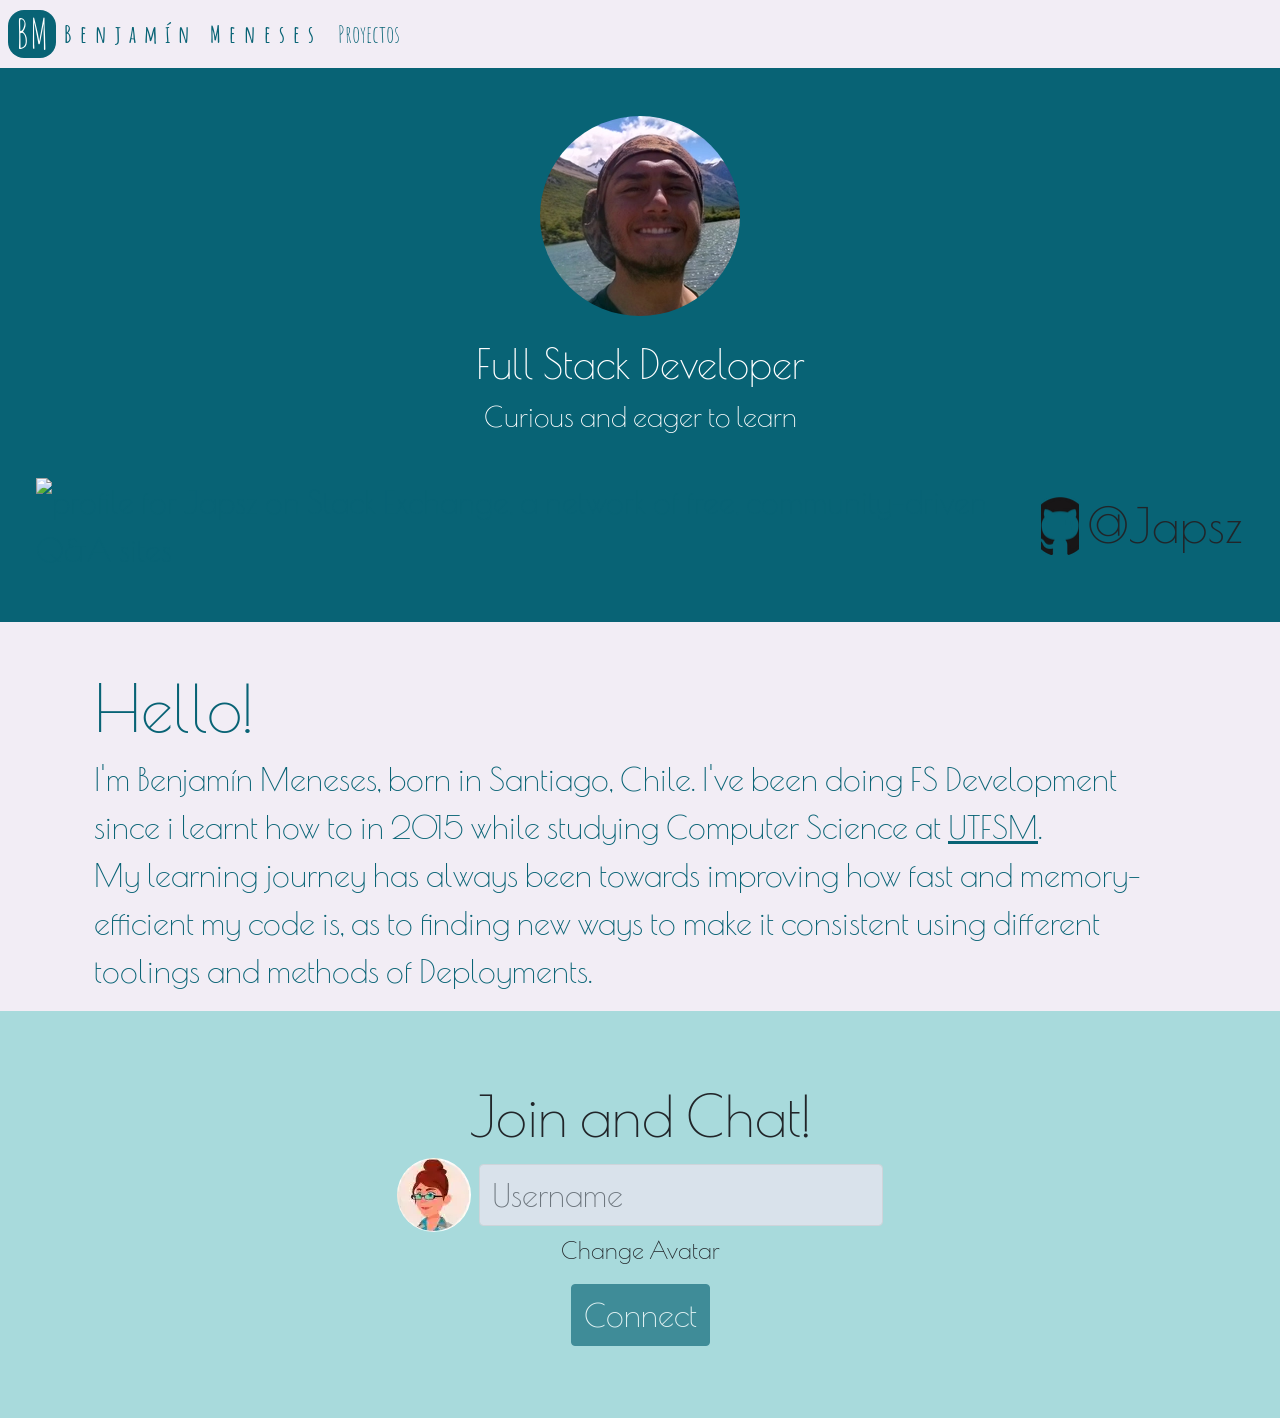
==== index.html @ d61be654 "Update from https://github.com/Japsz/portafolio/commit/bb919f8b14e16399c9541e3644dd45e49a838761" ====
<!DOCTYPE html><html lang="en"><head><meta charSet="utf-8"/><meta http-equiv="x-ua-compatible" content="ie=edge"/><meta name="viewport" content="width=device-width, initial-scale=1, shrink-to-fit=no"/><style data-href="/styles.8f29acf4923b69b1964b.css" data-identity="gatsby-global-css">@import url(//fonts.googleapis.com/css?family=Amatic+SC);@import url(//fonts.googleapis.com/css?family=Poiret+One);header{box-shadow:0 0 .5rem .2rem rgba(8,99,117,.5);font-family:Amatic SC;font-size:1.5rem;z-index:2}header .nav{margin:0 .5rem;padding:.5rem 0}header .nav,header .navLogo{align-items:center;display:flex}header .navLogo{color:#086375;font-weight:600;letter-spacing:8px;text-decoration:none}header .navLogo span{align-items:center;background-color:#086375;border-radius:16px;color:#fff;display:flex;font-size:2.5rem;font-weight:500;height:3rem;justify-content:center;letter-spacing:1px;margin-right:.5rem;padding:.3rem;width:3rem}:root{--bs-blue:#0d6efd;--bs-indigo:#6610f2;--bs-purple:#6f42c1;--bs-pink:#d63384;--bs-red:#dc3545;--bs-orange:#fd7e14;--bs-yellow:#ffc107;--bs-green:#198754;--bs-teal:#20c997;--bs-cyan:#0dcaf0;--bs-white:#fff;--bs-gray:#6c757d;--bs-gray-dark:#343a40;--bs-gray-100:#f8f9fa;--bs-gray-200:#e9ecef;--bs-gray-300:#dee2e6;--bs-gray-400:#ced4da;--bs-gray-500:#adb5bd;--bs-gray-600:#6c757d;--bs-gray-700:#495057;--bs-gray-800:#343a40;--bs-gray-900:#212529;--bs-primary:#086375;--bs-secondary:#a8dadc;--bs-success:#198754;--bs-info:#0dcaf0;--bs-warning:#fff689;--bs-danger:#c14953;--bs-light:#f8f9fa;--bs-dark:#212529;--bs-primary-rgb:8,99,117;--bs-secondary-rgb:168,218,220;--bs-success-rgb:25,135,84;--bs-info-rgb:13,202,240;--bs-warning-rgb:255,246,137;--bs-danger-rgb:193,73,83;--bs-light-rgb:248,249,250;--bs-dark-rgb:33,37,41;--bs-white-rgb:255,255,255;--bs-black-rgb:0,0,0;--bs-body-rgb:33,37,41;--bs-font-sans-serif:system-ui,-apple-system,"Segoe UI",Roboto,"Helvetica Neue",Arial,"Noto Sans","Liberation Sans",sans-serif,"Apple Color Emoji","Segoe UI Emoji","Segoe UI Symbol","Noto Color Emoji";--bs-font-monospace:SFMono-Regular,Menlo,Monaco,Consolas,"Liberation Mono","Courier New",monospace;--bs-gradient:linear-gradient(180deg,hsla(0,0%,100%,0.15),hsla(0,0%,100%,0));--bs-body-font-family:Poiret One;--bs-body-font-size:2rem;--bs-body-font-weight:400;--bs-body-line-height:1.5;--bs-body-color:#212529;--bs-body-bg:#ede6f2b7}*,:after,:before{box-sizing:border-box}@media(prefers-reduced-motion:no-preference){:root{scroll-behavior:smooth}}body{-webkit-text-size-adjust:100%;-webkit-tap-highlight-color:rgba(0,0,0,0);background-color:var(--bs-body-bg);color:var(--bs-body-color);font-family:var(--bs-body-font-family);font-size:var(--bs-body-font-size);font-weight:var(--bs-body-font-weight);line-height:var(--bs-body-line-height);margin:0;text-align:var(--bs-body-text-align)}hr{background-color:currentColor;border:0;color:inherit;margin:1rem 0;opacity:.25}hr:not([size]){height:1px}.h1,.h2,.h3,.h4,.h5,.h6,h1,h2,h3,h4,h5,h6{font-weight:500;line-height:1.2;margin-bottom:.5rem;margin-top:0}.h1,h1{font-size:calc(1.625rem + 4.5vw)}@media(min-width:1200px){.h1,h1{font-size:5rem}}.h2,h2{font-size:calc(1.525rem + 3.3vw)}@media(min-width:1200px){.h2,h2{font-size:4rem}}.h3,h3{font-size:calc(1.475rem + 2.7vw)}@media(min-width:1200px){.h3,h3{font-size:3.5rem}}.h4,h4{font-size:calc(1.425rem + 2.1vw)}@media(min-width:1200px){.h4,h4{font-size:3rem}}.h5,h5{font-size:calc(1.375rem + 1.5vw)}@media(min-width:1200px){.h5,h5{font-size:2.5rem}}.h6,h6{font-size:calc(1.325rem + .9vw)}@media(min-width:1200px){.h6,h6{font-size:2rem}}p{margin-bottom:1rem;margin-top:0}abbr[data-bs-original-title],abbr[title]{cursor:help;-webkit-text-decoration:underline dotted;text-decoration:underline dotted;-webkit-text-decoration-skip-ink:none;text-decoration-skip-ink:none}address{font-style:normal;line-height:inherit;margin-bottom:1rem}ol,ul{padding-left:2rem}dl,ol,ul{margin-bottom:1rem;margin-top:0}ol ol,ol ul,ul ol,ul ul{margin-bottom:0}dt{font-weight:700}dd{margin-bottom:.5rem;margin-left:0}blockquote{margin:0 0 1rem}b,strong{font-weight:bolder}.small,small{font-size:.875em}.mark,mark{background-color:#fcf8e3;padding:.2em}sub,sup{font-size:.75em;line-height:0;position:relative;vertical-align:baseline}sub{bottom:-.25em}sup{top:-.5em}a{color:#086375;text-decoration:underline}a:hover{color:#064f5e}a:not([href]):not([class]),a:not([href]):not([class]):hover{color:inherit;text-decoration:none}code,kbd,pre,samp{direction:ltr;font-family:var(--bs-font-monospace);font-size:1em;unicode-bidi:bidi-override}pre{display:block;font-size:.875em;margin-bottom:1rem;margin-top:0;overflow:auto}pre code{color:inherit;font-size:inherit;word-break:normal}code{word-wrap:break-word;color:#d63384;font-size:.875em}a>code{color:inherit}kbd{background-color:#212529;border-radius:.2rem;color:#fff;font-size:.875em;padding:.2rem .4rem}kbd kbd{font-size:1em;font-weight:700;padding:0}figure{margin:0 0 1rem}img,svg{vertical-align:middle}table{border-collapse:collapse;caption-side:bottom}caption{color:#6c757d;padding-bottom:.5rem;padding-top:.5rem;text-align:left}th{text-align:inherit;text-align:-webkit-match-parent}tbody,td,tfoot,th,thead,tr{border:0 solid;border-color:inherit}label{display:inline-block}button{border-radius:0}button:focus:not(:focus-visible){outline:0}button,input,optgroup,select,textarea{font-family:inherit;font-size:inherit;line-height:inherit;margin:0}button,select{text-transform:none}[role=button]{cursor:pointer}select{word-wrap:normal}select:disabled{opacity:1}[list]::-webkit-calendar-picker-indicator{display:none}[type=button],[type=reset],[type=submit],button{-webkit-appearance:button}[type=button]:not(:disabled),[type=reset]:not(:disabled),[type=submit]:not(:disabled),button:not(:disabled){cursor:pointer}::-moz-focus-inner{border-style:none;padding:0}textarea{resize:vertical}fieldset{border:0;margin:0;min-width:0;padding:0}legend{float:left;font-size:calc(1.275rem + .3vw);line-height:inherit;margin-bottom:.5rem;padding:0;width:100%}@media(min-width:1200px){legend{font-size:1.5rem}}legend+*{clear:left}::-webkit-datetime-edit-day-field,::-webkit-datetime-edit-fields-wrapper,::-webkit-datetime-edit-hour-field,::-webkit-datetime-edit-minute,::-webkit-datetime-edit-month-field,::-webkit-datetime-edit-text,::-webkit-datetime-edit-year-field{padding:0}::-webkit-inner-spin-button{height:auto}[type=search]{-webkit-appearance:textfield;outline-offset:-2px}::-webkit-search-decoration{-webkit-appearance:none}::-webkit-color-swatch-wrapper{padding:0}::file-selector-button{font:inherit}::-webkit-file-upload-button{-webkit-appearance:button;font:inherit}output{display:inline-block}iframe{border:0}summary{cursor:pointer;display:list-item}progress{vertical-align:baseline}[hidden]{display:none!important}.lead{font-size:calc(1.375rem + 1.5vw);font-weight:300}@media(min-width:1200px){.lead{font-size:2.5rem}}.display-1{font-size:calc(1.625rem + 4.5vw);font-weight:300;line-height:1.2}@media(min-width:1200px){.display-1{font-size:5rem}}.display-2{font-size:calc(1.575rem + 3.9vw);font-weight:300;line-height:1.2}@media(min-width:1200px){.display-2{font-size:4.5rem}}.display-3{font-size:calc(1.525rem + 3.3vw);font-weight:300;line-height:1.2}@media(min-width:1200px){.display-3{font-size:4rem}}.display-4{font-size:calc(1.475rem + 2.7vw);font-weight:300;line-height:1.2}@media(min-width:1200px){.display-4{font-size:3.5rem}}.display-5{font-size:calc(1.425rem + 2.1vw);font-weight:300;line-height:1.2}@media(min-width:1200px){.display-5{font-size:3rem}}.display-6{font-size:calc(1.375rem + 1.5vw);font-weight:300;line-height:1.2}@media(min-width:1200px){.display-6{font-size:2.5rem}}.list-inline,.list-unstyled{list-style:none;padding-left:0}.list-inline-item{display:inline-block}.list-inline-item:not(:last-child){margin-right:.5rem}.initialism{font-size:.875em;text-transform:uppercase}.blockquote{font-size:calc(1.375rem + 1.5vw);margin-bottom:1rem}@media(min-width:1200px){.blockquote{font-size:2.5rem}}.blockquote>:last-child{margin-bottom:0}.blockquote-footer{color:#6c757d;font-size:.875em;margin-bottom:1rem;margin-top:-1rem}.blockquote-footer:before{content:"— "}.img-fluid,.img-thumbnail{height:auto;max-width:100%}.img-thumbnail{background-color:#ede6f2b7;border:1px solid #dee2e6;border-radius:.25rem;padding:.25rem}.figure{display:inline-block}.figure-img{line-height:1;margin-bottom:.5rem}.figure-caption{color:#6c757d;font-size:.875em}.container,.container-fluid,.container-lg,.container-md,.container-sm,.container-xl,.container-xxl{margin-left:auto;margin-right:auto;padding-left:var(--bs-gutter-x,.75rem);padding-right:var(--bs-gutter-x,.75rem);width:100%}@media(min-width:576px){.container,.container-sm{max-width:540px}}@media(min-width:768px){.container,.container-md,.container-sm{max-width:720px}}@media(min-width:992px){.container,.container-lg,.container-md,.container-sm{max-width:960px}}@media(min-width:1200px){.container,.container-lg,.container-md,.container-sm,.container-xl{max-width:1140px}}@media(min-width:1400px){.container,.container-lg,.container-md,.container-sm,.container-xl,.container-xxl{max-width:1320px}}.row{--bs-gutter-x:1.5rem;--bs-gutter-y:0;display:flex;flex-wrap:wrap;margin-left:calc(var(--bs-gutter-x)*-.5);margin-right:calc(var(--bs-gutter-x)*-.5);margin-top:calc(var(--bs-gutter-y)*-1)}.row>*{flex-shrink:0;margin-top:var(--bs-gutter-y);max-width:100%;padding-left:calc(var(--bs-gutter-x)*.5);padding-right:calc(var(--bs-gutter-x)*.5);width:100%}.col{flex:1 0}.row-cols-auto>*{flex:0 0 auto;width:auto}.row-cols-1>*{flex:0 0 auto;width:100%}.row-cols-2>*{flex:0 0 auto;width:50%}.row-cols-3>*{flex:0 0 auto;width:33.3333333333%}.row-cols-4>*{flex:0 0 auto;width:25%}.row-cols-5>*{flex:0 0 auto;width:20%}.row-cols-6>*{flex:0 0 auto;width:16.6666666667%}.col-auto{flex:0 0 auto;width:auto}.col-1{flex:0 0 auto;width:8.33333333%}.col-2{flex:0 0 auto;width:16.66666667%}.col-3{flex:0 0 auto;width:25%}.col-4{flex:0 0 auto;width:33.33333333%}.col-5{flex:0 0 auto;width:41.66666667%}.col-6{flex:0 0 auto;width:50%}.col-7{flex:0 0 auto;width:58.33333333%}.col-8{flex:0 0 auto;width:66.66666667%}.col-9{flex:0 0 auto;width:75%}.col-10{flex:0 0 auto;width:83.33333333%}.col-11{flex:0 0 auto;width:91.66666667%}.col-12{flex:0 0 auto;width:100%}.offset-1{margin-left:8.33333333%}.offset-2{margin-left:16.66666667%}.offset-3{margin-left:25%}.offset-4{margin-left:33.33333333%}.offset-5{margin-left:41.66666667%}.offset-6{margin-left:50%}.offset-7{margin-left:58.33333333%}.offset-8{margin-left:66.66666667%}.offset-9{margin-left:75%}.offset-10{margin-left:83.33333333%}.offset-11{margin-left:91.66666667%}.g-0,.gx-0{--bs-gutter-x:0}.g-0,.gy-0{--bs-gutter-y:0}.g-1,.gx-1{--bs-gutter-x:0.25rem}.g-1,.gy-1{--bs-gutter-y:0.25rem}.g-2,.gx-2{--bs-gutter-x:0.5rem}.g-2,.gy-2{--bs-gutter-y:0.5rem}.g-3,.gx-3{--bs-gutter-x:1rem}.g-3,.gy-3{--bs-gutter-y:1rem}.g-4,.gx-4{--bs-gutter-x:1.5rem}.g-4,.gy-4{--bs-gutter-y:1.5rem}.g-5,.gx-5{--bs-gutter-x:3rem}.g-5,.gy-5{--bs-gutter-y:3rem}@media(min-width:576px){.col-sm{flex:1 0}.row-cols-sm-auto>*{flex:0 0 auto;width:auto}.row-cols-sm-1>*{flex:0 0 auto;width:100%}.row-cols-sm-2>*{flex:0 0 auto;width:50%}.row-cols-sm-3>*{flex:0 0 auto;width:33.3333333333%}.row-cols-sm-4>*{flex:0 0 auto;width:25%}.row-cols-sm-5>*{flex:0 0 auto;width:20%}.row-cols-sm-6>*{flex:0 0 auto;width:16.6666666667%}.col-sm-auto{flex:0 0 auto;width:auto}.col-sm-1{flex:0 0 auto;width:8.33333333%}.col-sm-2{flex:0 0 auto;width:16.66666667%}.col-sm-3{flex:0 0 auto;width:25%}.col-sm-4{flex:0 0 auto;width:33.33333333%}.col-sm-5{flex:0 0 auto;width:41.66666667%}.col-sm-6{flex:0 0 auto;width:50%}.col-sm-7{flex:0 0 auto;width:58.33333333%}.col-sm-8{flex:0 0 auto;width:66.66666667%}.col-sm-9{flex:0 0 auto;width:75%}.col-sm-10{flex:0 0 auto;width:83.33333333%}.col-sm-11{flex:0 0 auto;width:91.66666667%}.col-sm-12{flex:0 0 auto;width:100%}.offset-sm-0{margin-left:0}.offset-sm-1{margin-left:8.33333333%}.offset-sm-2{margin-left:16.66666667%}.offset-sm-3{margin-left:25%}.offset-sm-4{margin-left:33.33333333%}.offset-sm-5{margin-left:41.66666667%}.offset-sm-6{margin-left:50%}.offset-sm-7{margin-left:58.33333333%}.offset-sm-8{margin-left:66.66666667%}.offset-sm-9{margin-left:75%}.offset-sm-10{margin-left:83.33333333%}.offset-sm-11{margin-left:91.66666667%}.g-sm-0,.gx-sm-0{--bs-gutter-x:0}.g-sm-0,.gy-sm-0{--bs-gutter-y:0}.g-sm-1,.gx-sm-1{--bs-gutter-x:0.25rem}.g-sm-1,.gy-sm-1{--bs-gutter-y:0.25rem}.g-sm-2,.gx-sm-2{--bs-gutter-x:0.5rem}.g-sm-2,.gy-sm-2{--bs-gutter-y:0.5rem}.g-sm-3,.gx-sm-3{--bs-gutter-x:1rem}.g-sm-3,.gy-sm-3{--bs-gutter-y:1rem}.g-sm-4,.gx-sm-4{--bs-gutter-x:1.5rem}.g-sm-4,.gy-sm-4{--bs-gutter-y:1.5rem}.g-sm-5,.gx-sm-5{--bs-gutter-x:3rem}.g-sm-5,.gy-sm-5{--bs-gutter-y:3rem}}@media(min-width:768px){.col-md{flex:1 0}.row-cols-md-auto>*{flex:0 0 auto;width:auto}.row-cols-md-1>*{flex:0 0 auto;width:100%}.row-cols-md-2>*{flex:0 0 auto;width:50%}.row-cols-md-3>*{flex:0 0 auto;width:33.3333333333%}.row-cols-md-4>*{flex:0 0 auto;width:25%}.row-cols-md-5>*{flex:0 0 auto;width:20%}.row-cols-md-6>*{flex:0 0 auto;width:16.6666666667%}.col-md-auto{flex:0 0 auto;width:auto}.col-md-1{flex:0 0 auto;width:8.33333333%}.col-md-2{flex:0 0 auto;width:16.66666667%}.col-md-3{flex:0 0 auto;width:25%}.col-md-4{flex:0 0 auto;width:33.33333333%}.col-md-5{flex:0 0 auto;width:41.66666667%}.col-md-6{flex:0 0 auto;width:50%}.col-md-7{flex:0 0 auto;width:58.33333333%}.col-md-8{flex:0 0 auto;width:66.66666667%}.col-md-9{flex:0 0 auto;width:75%}.col-md-10{flex:0 0 auto;width:83.33333333%}.col-md-11{flex:0 0 auto;width:91.66666667%}.col-md-12{flex:0 0 auto;width:100%}.offset-md-0{margin-left:0}.offset-md-1{margin-left:8.33333333%}.offset-md-2{margin-left:16.66666667%}.offset-md-3{margin-left:25%}.offset-md-4{margin-left:33.33333333%}.offset-md-5{margin-left:41.66666667%}.offset-md-6{margin-left:50%}.offset-md-7{margin-left:58.33333333%}.offset-md-8{margin-left:66.66666667%}.offset-md-9{margin-left:75%}.offset-md-10{margin-left:83.33333333%}.offset-md-11{margin-left:91.66666667%}.g-md-0,.gx-md-0{--bs-gutter-x:0}.g-md-0,.gy-md-0{--bs-gutter-y:0}.g-md-1,.gx-md-1{--bs-gutter-x:0.25rem}.g-md-1,.gy-md-1{--bs-gutter-y:0.25rem}.g-md-2,.gx-md-2{--bs-gutter-x:0.5rem}.g-md-2,.gy-md-2{--bs-gutter-y:0.5rem}.g-md-3,.gx-md-3{--bs-gutter-x:1rem}.g-md-3,.gy-md-3{--bs-gutter-y:1rem}.g-md-4,.gx-md-4{--bs-gutter-x:1.5rem}.g-md-4,.gy-md-4{--bs-gutter-y:1.5rem}.g-md-5,.gx-md-5{--bs-gutter-x:3rem}.g-md-5,.gy-md-5{--bs-gutter-y:3rem}}@media(min-width:992px){.col-lg{flex:1 0}.row-cols-lg-auto>*{flex:0 0 auto;width:auto}.row-cols-lg-1>*{flex:0 0 auto;width:100%}.row-cols-lg-2>*{flex:0 0 auto;width:50%}.row-cols-lg-3>*{flex:0 0 auto;width:33.3333333333%}.row-cols-lg-4>*{flex:0 0 auto;width:25%}.row-cols-lg-5>*{flex:0 0 auto;width:20%}.row-cols-lg-6>*{flex:0 0 auto;width:16.6666666667%}.col-lg-auto{flex:0 0 auto;width:auto}.col-lg-1{flex:0 0 auto;width:8.33333333%}.col-lg-2{flex:0 0 auto;width:16.66666667%}.col-lg-3{flex:0 0 auto;width:25%}.col-lg-4{flex:0 0 auto;width:33.33333333%}.col-lg-5{flex:0 0 auto;width:41.66666667%}.col-lg-6{flex:0 0 auto;width:50%}.col-lg-7{flex:0 0 auto;width:58.33333333%}.col-lg-8{flex:0 0 auto;width:66.66666667%}.col-lg-9{flex:0 0 auto;width:75%}.col-lg-10{flex:0 0 auto;width:83.33333333%}.col-lg-11{flex:0 0 auto;width:91.66666667%}.col-lg-12{flex:0 0 auto;width:100%}.offset-lg-0{margin-left:0}.offset-lg-1{margin-left:8.33333333%}.offset-lg-2{margin-left:16.66666667%}.offset-lg-3{margin-left:25%}.offset-lg-4{margin-left:33.33333333%}.offset-lg-5{margin-left:41.66666667%}.offset-lg-6{margin-left:50%}.offset-lg-7{margin-left:58.33333333%}.offset-lg-8{margin-left:66.66666667%}.offset-lg-9{margin-left:75%}.offset-lg-10{margin-left:83.33333333%}.offset-lg-11{margin-left:91.66666667%}.g-lg-0,.gx-lg-0{--bs-gutter-x:0}.g-lg-0,.gy-lg-0{--bs-gutter-y:0}.g-lg-1,.gx-lg-1{--bs-gutter-x:0.25rem}.g-lg-1,.gy-lg-1{--bs-gutter-y:0.25rem}.g-lg-2,.gx-lg-2{--bs-gutter-x:0.5rem}.g-lg-2,.gy-lg-2{--bs-gutter-y:0.5rem}.g-lg-3,.gx-lg-3{--bs-gutter-x:1rem}.g-lg-3,.gy-lg-3{--bs-gutter-y:1rem}.g-lg-4,.gx-lg-4{--bs-gutter-x:1.5rem}.g-lg-4,.gy-lg-4{--bs-gutter-y:1.5rem}.g-lg-5,.gx-lg-5{--bs-gutter-x:3rem}.g-lg-5,.gy-lg-5{--bs-gutter-y:3rem}}@media(min-width:1200px){.col-xl{flex:1 0}.row-cols-xl-auto>*{flex:0 0 auto;width:auto}.row-cols-xl-1>*{flex:0 0 auto;width:100%}.row-cols-xl-2>*{flex:0 0 auto;width:50%}.row-cols-xl-3>*{flex:0 0 auto;width:33.3333333333%}.row-cols-xl-4>*{flex:0 0 auto;width:25%}.row-cols-xl-5>*{flex:0 0 auto;width:20%}.row-cols-xl-6>*{flex:0 0 auto;width:16.6666666667%}.col-xl-auto{flex:0 0 auto;width:auto}.col-xl-1{flex:0 0 auto;width:8.33333333%}.col-xl-2{flex:0 0 auto;width:16.66666667%}.col-xl-3{flex:0 0 auto;width:25%}.col-xl-4{flex:0 0 auto;width:33.33333333%}.col-xl-5{flex:0 0 auto;width:41.66666667%}.col-xl-6{flex:0 0 auto;width:50%}.col-xl-7{flex:0 0 auto;width:58.33333333%}.col-xl-8{flex:0 0 auto;width:66.66666667%}.col-xl-9{flex:0 0 auto;width:75%}.col-xl-10{flex:0 0 auto;width:83.33333333%}.col-xl-11{flex:0 0 auto;width:91.66666667%}.col-xl-12{flex:0 0 auto;width:100%}.offset-xl-0{margin-left:0}.offset-xl-1{margin-left:8.33333333%}.offset-xl-2{margin-left:16.66666667%}.offset-xl-3{margin-left:25%}.offset-xl-4{margin-left:33.33333333%}.offset-xl-5{margin-left:41.66666667%}.offset-xl-6{margin-left:50%}.offset-xl-7{margin-left:58.33333333%}.offset-xl-8{margin-left:66.66666667%}.offset-xl-9{margin-left:75%}.offset-xl-10{margin-left:83.33333333%}.offset-xl-11{margin-left:91.66666667%}.g-xl-0,.gx-xl-0{--bs-gutter-x:0}.g-xl-0,.gy-xl-0{--bs-gutter-y:0}.g-xl-1,.gx-xl-1{--bs-gutter-x:0.25rem}.g-xl-1,.gy-xl-1{--bs-gutter-y:0.25rem}.g-xl-2,.gx-xl-2{--bs-gutter-x:0.5rem}.g-xl-2,.gy-xl-2{--bs-gutter-y:0.5rem}.g-xl-3,.gx-xl-3{--bs-gutter-x:1rem}.g-xl-3,.gy-xl-3{--bs-gutter-y:1rem}.g-xl-4,.gx-xl-4{--bs-gutter-x:1.5rem}.g-xl-4,.gy-xl-4{--bs-gutter-y:1.5rem}.g-xl-5,.gx-xl-5{--bs-gutter-x:3rem}.g-xl-5,.gy-xl-5{--bs-gutter-y:3rem}}@media(min-width:1400px){.col-xxl{flex:1 0}.row-cols-xxl-auto>*{flex:0 0 auto;width:auto}.row-cols-xxl-1>*{flex:0 0 auto;width:100%}.row-cols-xxl-2>*{flex:0 0 auto;width:50%}.row-cols-xxl-3>*{flex:0 0 auto;width:33.3333333333%}.row-cols-xxl-4>*{flex:0 0 auto;width:25%}.row-cols-xxl-5>*{flex:0 0 auto;width:20%}.row-cols-xxl-6>*{flex:0 0 auto;width:16.6666666667%}.col-xxl-auto{flex:0 0 auto;width:auto}.col-xxl-1{flex:0 0 auto;width:8.33333333%}.col-xxl-2{flex:0 0 auto;width:16.66666667%}.col-xxl-3{flex:0 0 auto;width:25%}.col-xxl-4{flex:0 0 auto;width:33.33333333%}.col-xxl-5{flex:0 0 auto;width:41.66666667%}.col-xxl-6{flex:0 0 auto;width:50%}.col-xxl-7{flex:0 0 auto;width:58.33333333%}.col-xxl-8{flex:0 0 auto;width:66.66666667%}.col-xxl-9{flex:0 0 auto;width:75%}.col-xxl-10{flex:0 0 auto;width:83.33333333%}.col-xxl-11{flex:0 0 auto;width:91.66666667%}.col-xxl-12{flex:0 0 auto;width:100%}.offset-xxl-0{margin-left:0}.offset-xxl-1{margin-left:8.33333333%}.offset-xxl-2{margin-left:16.66666667%}.offset-xxl-3{margin-left:25%}.offset-xxl-4{margin-left:33.33333333%}.offset-xxl-5{margin-left:41.66666667%}.offset-xxl-6{margin-left:50%}.offset-xxl-7{margin-left:58.33333333%}.offset-xxl-8{margin-left:66.66666667%}.offset-xxl-9{margin-left:75%}.offset-xxl-10{margin-left:83.33333333%}.offset-xxl-11{margin-left:91.66666667%}.g-xxl-0,.gx-xxl-0{--bs-gutter-x:0}.g-xxl-0,.gy-xxl-0{--bs-gutter-y:0}.g-xxl-1,.gx-xxl-1{--bs-gutter-x:0.25rem}.g-xxl-1,.gy-xxl-1{--bs-gutter-y:0.25rem}.g-xxl-2,.gx-xxl-2{--bs-gutter-x:0.5rem}.g-xxl-2,.gy-xxl-2{--bs-gutter-y:0.5rem}.g-xxl-3,.gx-xxl-3{--bs-gutter-x:1rem}.g-xxl-3,.gy-xxl-3{--bs-gutter-y:1rem}.g-xxl-4,.gx-xxl-4{--bs-gutter-x:1.5rem}.g-xxl-4,.gy-xxl-4{--bs-gutter-y:1.5rem}.g-xxl-5,.gx-xxl-5{--bs-gutter-x:3rem}.g-xxl-5,.gy-xxl-5{--bs-gutter-y:3rem}}.form-label{margin-bottom:.5rem}.col-form-label{font-size:inherit;line-height:1.5;margin-bottom:0;padding-bottom:calc(.375rem + 1px);padding-top:calc(.375rem + 1px)}.col-form-label-lg{font-size:calc(1.375rem + 1.5vw);padding-bottom:calc(.5rem + 1px);padding-top:calc(.5rem + 1px)}@media(min-width:1200px){.col-form-label-lg{font-size:2.5rem}}.col-form-label-sm{font-size:calc(1.3rem + .6vw);padding-bottom:calc(.25rem + 1px);padding-top:calc(.25rem + 1px)}@media(min-width:1200px){.col-form-label-sm{font-size:1.75rem}}.form-text{color:#6c757d;font-size:.875em;margin-top:.25rem}.form-control{-webkit-appearance:none;appearance:none;background-clip:padding-box;background-color:#ede6f2b7;border:1px solid #ced4da;border-radius:.25rem;color:#212529;display:block;font-size:calc(1.325rem + .9vw);font-weight:400;line-height:1.5;padding:.375rem .75rem;transition:border-color .15s ease-in-out,box-shadow .15s ease-in-out;width:100%}@media(min-width:1200px){.form-control{font-size:2rem}}@media(prefers-reduced-motion:reduce){.form-control{transition:none}}.form-control[type=file]{overflow:hidden}.form-control[type=file]:not(:disabled):not([readonly]){cursor:pointer}.form-control:focus{background-color:#ede6f2b7;border-color:#84b1ba;box-shadow:0 0 0 .25rem rgba(8,99,117,.25);color:#212529;outline:0}.form-control::-webkit-date-and-time-value{height:1.5em}.form-control::-webkit-input-placeholder{color:#6c757d;opacity:1}.form-control:-ms-input-placeholder{color:#6c757d;opacity:1}.form-control::placeholder{color:#6c757d;opacity:1}.form-control:disabled,.form-control[readonly]{background-color:#e9ecef;opacity:1}.form-control::file-selector-button{-webkit-margin-end:.75rem;background-color:#e9ecef;border:0 solid;border-color:inherit;border-inline-end-width:1px;border-radius:0;color:#212529;margin:-.375rem -.75rem;margin-inline-end:.75rem;padding:.375rem .75rem;pointer-events:none;transition:color .15s ease-in-out,background-color .15s ease-in-out,border-color .15s ease-in-out,box-shadow .15s ease-in-out}@media(prefers-reduced-motion:reduce){.form-control::-webkit-file-upload-button{-webkit-transition:none;transition:none}.form-control::file-selector-button{transition:none}}.form-control:hover:not(:disabled):not([readonly])::file-selector-button{background-color:#dde0e3}.form-control::-webkit-file-upload-button{-webkit-margin-end:.75rem;background-color:#e9ecef;border:0 solid;border-color:inherit;border-inline-end-width:1px;border-radius:0;color:#212529;margin:-.375rem -.75rem;margin-inline-end:.75rem;padding:.375rem .75rem;pointer-events:none;-webkit-transition:color .15s ease-in-out,background-color .15s ease-in-out,border-color .15s ease-in-out,box-shadow .15s ease-in-out;transition:color .15s ease-in-out,background-color .15s ease-in-out,border-color .15s ease-in-out,box-shadow .15s ease-in-out}@media(prefers-reduced-motion:reduce){.form-control::-webkit-file-upload-button{-webkit-transition:none;transition:none}}.form-control:hover:not(:disabled):not([readonly])::-webkit-file-upload-button{background-color:#dde0e3}.form-control-plaintext{background-color:transparent;border:solid transparent;border-width:1px 0;color:#212529;display:block;line-height:1.5;margin-bottom:0;padding:.375rem 0;width:100%}.form-control-plaintext.form-control-lg,.form-control-plaintext.form-control-sm{padding-left:0;padding-right:0}.form-control-sm{border-radius:.2rem;font-size:calc(1.3rem + .6vw);min-height:calc(1.5em + .5rem + 2px);padding:.25rem .5rem}@media(min-width:1200px){.form-control-sm{font-size:1.75rem}}.form-control-sm::file-selector-button{-webkit-margin-end:.5rem;margin:-.25rem -.5rem;margin-inline-end:.5rem;padding:.25rem .5rem}.form-control-sm::-webkit-file-upload-button{-webkit-margin-end:.5rem;margin:-.25rem -.5rem;margin-inline-end:.5rem;padding:.25rem .5rem}.form-control-lg{border-radius:.3rem;font-size:calc(1.375rem + 1.5vw);min-height:calc(1.5em + 1rem + 2px);padding:.5rem 1rem}@media(min-width:1200px){.form-control-lg{font-size:2.5rem}}.form-control-lg::file-selector-button{-webkit-margin-end:1rem;margin:-.5rem -1rem;margin-inline-end:1rem;padding:.5rem 1rem}.form-control-lg::-webkit-file-upload-button{-webkit-margin-end:1rem;margin:-.5rem -1rem;margin-inline-end:1rem;padding:.5rem 1rem}textarea.form-control{min-height:calc(1.5em + .75rem + 2px)}textarea.form-control-sm{min-height:calc(1.5em + .5rem + 2px)}textarea.form-control-lg{min-height:calc(1.5em + 1rem + 2px)}.form-control-color{height:auto;padding:.375rem;width:3rem}.form-control-color:not(:disabled):not([readonly]){cursor:pointer}.form-control-color::-moz-color-swatch{border-radius:.25rem;height:1.5em}.form-control-color::-webkit-color-swatch{border-radius:.25rem;height:1.5em}.form-select{-moz-padding-start:calc(.75rem - 3px);-webkit-appearance:none;appearance:none;background-color:#ede6f2b7;background-image:url("data:image/svg+xml;charset=utf-8,%3Csvg xmlns='http://www.w3.org/2000/svg' viewBox='0 0 16 16'%3E%3Cpath fill='none' stroke='%23343a40' stroke-linecap='round' stroke-linejoin='round' stroke-width='2' d='m2 5 6 6 6-6'/%3E%3C/svg%3E");background-position:right .75rem center;background-repeat:no-repeat;background-size:16px 12px;border:1px solid #ced4da;border-radius:.25rem;color:#212529;display:block;font-size:calc(1.325rem + .9vw);font-weight:400;line-height:1.5;padding:.375rem 2.25rem .375rem .75rem;transition:border-color .15s ease-in-out,box-shadow .15s ease-in-out;width:100%}@media(min-width:1200px){.form-select{font-size:2rem}}@media(prefers-reduced-motion:reduce){.form-select{transition:none}}.form-select:focus{border-color:#84b1ba;box-shadow:0 0 0 .25rem rgba(8,99,117,.25);outline:0}.form-select[multiple],.form-select[size]:not([size="1"]){background-image:none;padding-right:.75rem}.form-select:disabled{background-color:#e9ecef}.form-select:-moz-focusring{color:transparent;text-shadow:0 0 0 #212529}.form-select-sm{font-size:calc(1.3rem + .6vw);padding-bottom:.25rem;padding-left:.5rem;padding-top:.25rem}@media(min-width:1200px){.form-select-sm{font-size:1.75rem}}.form-select-lg{font-size:calc(1.375rem + 1.5vw);padding-bottom:.5rem;padding-left:1rem;padding-top:.5rem}@media(min-width:1200px){.form-select-lg{font-size:2.5rem}}.form-check{display:block;margin-bottom:.125rem;min-height:3rem;padding-left:1.5em}.form-check .form-check-input{float:left;margin-left:-1.5em}.form-check-input{-webkit-print-color-adjust:exact;-webkit-appearance:none;appearance:none;background-color:#ede6f2b7;background-position:50%;background-repeat:no-repeat;background-size:contain;border:1px solid rgba(0,0,0,.25);color-adjust:exact;height:1em;margin-top:.25em;vertical-align:top;width:1em}.form-check-input[type=checkbox]{border-radius:.25em}.form-check-input[type=radio]{border-radius:50%}.form-check-input:active{-webkit-filter:brightness(90%);filter:brightness(90%)}.form-check-input:focus{border-color:#84b1ba;box-shadow:0 0 0 .25rem rgba(8,99,117,.25);outline:0}.form-check-input:checked{background-color:#086375;border-color:#086375}.form-check-input:checked[type=checkbox]{background-image:url("data:image/svg+xml;charset=utf-8,%3Csvg xmlns='http://www.w3.org/2000/svg' viewBox='0 0 20 20'%3E%3Cpath fill='none' stroke='%23fff' stroke-linecap='round' stroke-linejoin='round' stroke-width='3' d='m6 10 3 3 6-6'/%3E%3C/svg%3E")}.form-check-input:checked[type=radio]{background-image:url("data:image/svg+xml;charset=utf-8,%3Csvg xmlns='http://www.w3.org/2000/svg' viewBox='-4 -4 8 8'%3E%3Ccircle r='2' fill='%23fff'/%3E%3C/svg%3E")}.form-check-input[type=checkbox]:indeterminate{background-color:#086375;background-image:url("data:image/svg+xml;charset=utf-8,%3Csvg xmlns='http://www.w3.org/2000/svg' viewBox='0 0 20 20'%3E%3Cpath fill='none' stroke='%23fff' stroke-linecap='round' stroke-linejoin='round' stroke-width='3' d='M6 10h8'/%3E%3C/svg%3E");border-color:#086375}.form-check-input:disabled{-webkit-filter:none;filter:none;opacity:.5;pointer-events:none}.form-check-input:disabled~.form-check-label,.form-check-input[disabled]~.form-check-label{opacity:.5}.form-switch{padding-left:2.5em}.form-switch .form-check-input{background-image:url("data:image/svg+xml;charset=utf-8,%3Csvg xmlns='http://www.w3.org/2000/svg' viewBox='-4 -4 8 8'%3E%3Ccircle r='3' fill='rgba(0, 0, 0, 0.25)'/%3E%3C/svg%3E");background-position:0;border-radius:2em;margin-left:-2.5em;transition:background-position .15s ease-in-out;width:2em}@media(prefers-reduced-motion:reduce){.form-switch .form-check-input{transition:none}}.form-switch .form-check-input:focus{background-image:url("data:image/svg+xml;charset=utf-8,%3Csvg xmlns='http://www.w3.org/2000/svg' viewBox='-4 -4 8 8'%3E%3Ccircle r='3' fill='%2384b1ba'/%3E%3C/svg%3E")}.form-switch .form-check-input:checked{background-image:url("data:image/svg+xml;charset=utf-8,%3Csvg xmlns='http://www.w3.org/2000/svg' viewBox='-4 -4 8 8'%3E%3Ccircle r='3' fill='%23fff'/%3E%3C/svg%3E");background-position:100%}.form-check-inline{display:inline-block;margin-right:1rem}.btn-check{clip:rect(0,0,0,0);pointer-events:none;position:absolute}.btn-check:disabled+.btn,.btn-check[disabled]+.btn{-webkit-filter:none;filter:none;opacity:.65;pointer-events:none}.form-range{-webkit-appearance:none;appearance:none;background-color:transparent;height:1.5rem;padding:0;width:100%}.form-range:focus{outline:0}.form-range:focus::-webkit-slider-thumb{box-shadow:0 0 0 1px #ede6f2b7,0 0 0 .25rem rgba(8,99,117,.25)}.form-range:focus::-moz-range-thumb{box-shadow:0 0 0 1px #ede6f2b7,0 0 0 .25rem rgba(8,99,117,.25)}.form-range::-moz-focus-outer{border:0}.form-range::-webkit-slider-thumb{-webkit-appearance:none;appearance:none;background-color:#086375;border:0;border-radius:1rem;height:1rem;margin-top:-.25rem;-webkit-transition:background-color .15s ease-in-out,border-color .15s ease-in-out,box-shadow .15s ease-in-out;transition:background-color .15s ease-in-out,border-color .15s ease-in-out,box-shadow .15s ease-in-out;width:1rem}@media(prefers-reduced-motion:reduce){.form-range::-webkit-slider-thumb{-webkit-transition:none;transition:none}}.form-range::-webkit-slider-thumb:active{background-color:#b5d0d6}.form-range::-webkit-slider-runnable-track{background-color:#dee2e6;border-color:transparent;border-radius:1rem;color:transparent;cursor:pointer;height:.5rem;width:100%}.form-range::-moz-range-thumb{appearance:none;background-color:#086375;border:0;border-radius:1rem;height:1rem;-moz-transition:background-color .15s ease-in-out,border-color .15s ease-in-out,box-shadow .15s ease-in-out;transition:background-color .15s ease-in-out,border-color .15s ease-in-out,box-shadow .15s ease-in-out;width:1rem}@media(prefers-reduced-motion:reduce){.form-range::-moz-range-thumb{-moz-transition:none;transition:none}}.form-range::-moz-range-thumb:active{background-color:#b5d0d6}.form-range::-moz-range-track{background-color:#dee2e6;border-color:transparent;border-radius:1rem;color:transparent;cursor:pointer;height:.5rem;width:100%}.form-range:disabled{pointer-events:none}.form-range:disabled::-webkit-slider-thumb{background-color:#adb5bd}.form-range:disabled::-moz-range-thumb{background-color:#adb5bd}.form-floating{position:relative}.form-floating>.form-control,.form-floating>.form-select{height:calc(3.5rem + 2px);line-height:1.25}.form-floating>label{border:1px solid transparent;height:100%;left:0;padding:1rem .75rem;pointer-events:none;position:absolute;top:0;-webkit-transform-origin:0 0;transform-origin:0 0;transition:opacity .1s ease-in-out,-webkit-transform .1s ease-in-out;transition:opacity .1s ease-in-out,transform .1s ease-in-out;transition:opacity .1s ease-in-out,transform .1s ease-in-out,-webkit-transform .1s ease-in-out}@media(prefers-reduced-motion:reduce){.form-floating>label{transition:none}}.form-floating>.form-control{padding:1rem .75rem}.form-floating>.form-control::-webkit-input-placeholder{color:transparent}.form-floating>.form-control:-ms-input-placeholder{color:transparent}.form-floating>.form-control::placeholder{color:transparent}.form-floating>.form-control:not(:-ms-input-placeholder){padding-bottom:.625rem;padding-top:1.625rem}.form-floating>.form-control:focus,.form-floating>.form-control:not(:placeholder-shown){padding-bottom:.625rem;padding-top:1.625rem}.form-floating>.form-control:-webkit-autofill{padding-bottom:.625rem;padding-top:1.625rem}.form-floating>.form-select{padding-bottom:.625rem;padding-top:1.625rem}.form-floating>.form-control:not(:-ms-input-placeholder)~label{opacity:.65;transform:scale(.85) translateY(-.5rem) translateX(.15rem)}.form-floating>.form-control:focus~label,.form-floating>.form-control:not(:placeholder-shown)~label,.form-floating>.form-select~label{opacity:.65;-webkit-transform:scale(.85) translateY(-.5rem) translateX(.15rem);transform:scale(.85) translateY(-.5rem) translateX(.15rem)}.form-floating>.form-control:-webkit-autofill~label{opacity:.65;-webkit-transform:scale(.85) translateY(-.5rem) translateX(.15rem);transform:scale(.85) translateY(-.5rem) translateX(.15rem)}.input-group{align-items:stretch;display:flex;flex-wrap:wrap;position:relative;width:100%}.input-group>.form-control,.input-group>.form-select{flex:1 1 auto;min-width:0;position:relative;width:1%}.input-group>.form-control:focus,.input-group>.form-select:focus{z-index:3}.input-group .btn{position:relative;z-index:2}.input-group .btn:focus{z-index:3}.input-group-text{align-items:center;background-color:#e9ecef;border:1px solid #ced4da;border-radius:.25rem;color:#212529;display:flex;font-size:calc(1.325rem + .9vw);font-weight:400;line-height:1.5;padding:.375rem .75rem;text-align:center;white-space:nowrap}@media(min-width:1200px){.input-group-text{font-size:2rem}}.input-group-lg>.btn,.input-group-lg>.form-control,.input-group-lg>.form-select,.input-group-lg>.input-group-text{border-radius:.3rem;font-size:calc(1.375rem + 1.5vw);padding:.5rem 1rem}@media(min-width:1200px){.input-group-lg>.btn,.input-group-lg>.form-control,.input-group-lg>.form-select,.input-group-lg>.input-group-text{font-size:2.5rem}}.input-group-sm>.btn,.input-group-sm>.form-control,.input-group-sm>.form-select,.input-group-sm>.input-group-text{border-radius:.2rem;font-size:calc(1.3rem + .6vw);padding:.25rem .5rem}@media(min-width:1200px){.input-group-sm>.btn,.input-group-sm>.form-control,.input-group-sm>.form-select,.input-group-sm>.input-group-text{font-size:1.75rem}}.input-group-lg>.form-select,.input-group-sm>.form-select{padding-right:3rem}.input-group.has-validation>.dropdown-toggle:nth-last-child(n+4),.input-group.has-validation>:nth-last-child(n+3):not(.dropdown-toggle):not(.dropdown-menu),.input-group:not(.has-validation)>.dropdown-toggle:nth-last-child(n+3),.input-group:not(.has-validation)>:not(:last-child):not(.dropdown-toggle):not(.dropdown-menu){border-bottom-right-radius:0;border-top-right-radius:0}.input-group>:not(:first-child):not(.dropdown-menu):not(.valid-tooltip):not(.valid-feedback):not(.invalid-tooltip):not(.invalid-feedback){border-bottom-left-radius:0;border-top-left-radius:0;margin-left:-1px}.valid-feedback{color:#198754;display:none;font-size:.875em;margin-top:.25rem;width:100%}.valid-tooltip{background-color:rgba(25,135,84,.9);border-radius:.25rem;color:#fff;display:none;font-size:calc(1.3rem + .6vw);margin-top:.1rem;max-width:100%;padding:.25rem .5rem;position:absolute;top:100%;z-index:5}@media(min-width:1200px){.valid-tooltip{font-size:1.75rem}}.is-valid~.valid-feedback,.is-valid~.valid-tooltip,.was-validated :valid~.valid-feedback,.was-validated :valid~.valid-tooltip{display:block}.form-control.is-valid,.was-validated .form-control:valid{background-image:url("data:image/svg+xml;charset=utf-8,%3Csvg xmlns='http://www.w3.org/2000/svg' viewBox='0 0 8 8'%3E%3Cpath fill='%23198754' d='M2.3 6.73.6 4.53c-.4-1.04.46-1.4 1.1-.8l1.1 1.4 3.4-3.8c.6-.63 1.6-.27 1.2.7l-4 4.6c-.43.5-.8.4-1.1.1z'/%3E%3C/svg%3E");background-position:right calc(.375em + .1875rem) center;background-repeat:no-repeat;background-size:calc(.75em + .375rem) calc(.75em + .375rem);border-color:#198754;padding-right:calc(1.5em + .75rem)}.form-control.is-valid:focus,.was-validated .form-control:valid:focus{border-color:#198754;box-shadow:0 0 0 .25rem rgba(25,135,84,.25)}.was-validated textarea.form-control:valid,textarea.form-control.is-valid{background-position:top calc(.375em + .1875rem) right calc(.375em + .1875rem);padding-right:calc(1.5em + .75rem)}.form-select.is-valid,.was-validated .form-select:valid{border-color:#198754}.form-select.is-valid:not([multiple]):not([size]),.form-select.is-valid:not([multiple])[size="1"],.was-validated .form-select:valid:not([multiple]):not([size]),.was-validated .form-select:valid:not([multiple])[size="1"]{background-image:url("data:image/svg+xml;charset=utf-8,%3Csvg xmlns='http://www.w3.org/2000/svg' viewBox='0 0 16 16'%3E%3Cpath fill='none' stroke='%23343a40' stroke-linecap='round' stroke-linejoin='round' stroke-width='2' d='m2 5 6 6 6-6'/%3E%3C/svg%3E"),url("data:image/svg+xml;charset=utf-8,%3Csvg xmlns='http://www.w3.org/2000/svg' viewBox='0 0 8 8'%3E%3Cpath fill='%23198754' d='M2.3 6.73.6 4.53c-.4-1.04.46-1.4 1.1-.8l1.1 1.4 3.4-3.8c.6-.63 1.6-.27 1.2.7l-4 4.6c-.43.5-.8.4-1.1.1z'/%3E%3C/svg%3E");background-position:right .75rem center,center right 2.25rem;background-size:16px 12px,calc(.75em + .375rem) calc(.75em + .375rem);padding-right:4.125rem}.form-select.is-valid:focus,.was-validated .form-select:valid:focus{border-color:#198754;box-shadow:0 0 0 .25rem rgba(25,135,84,.25)}.form-check-input.is-valid,.was-validated .form-check-input:valid{border-color:#198754}.form-check-input.is-valid:checked,.was-validated .form-check-input:valid:checked{background-color:#198754}.form-check-input.is-valid:focus,.was-validated .form-check-input:valid:focus{box-shadow:0 0 0 .25rem rgba(25,135,84,.25)}.form-check-input.is-valid~.form-check-label,.was-validated .form-check-input:valid~.form-check-label{color:#198754}.form-check-inline .form-check-input~.valid-feedback{margin-left:.5em}.input-group .form-control.is-valid,.input-group .form-select.is-valid,.was-validated .input-group .form-control:valid,.was-validated .input-group .form-select:valid{z-index:1}.input-group .form-control.is-valid:focus,.input-group .form-select.is-valid:focus,.was-validated .input-group .form-control:valid:focus,.was-validated .input-group .form-select:valid:focus{z-index:3}.invalid-feedback{color:#c14953;display:none;font-size:.875em;margin-top:.25rem;width:100%}.invalid-tooltip{background-color:rgba(193,73,83,.9);border-radius:.25rem;color:#fff;display:none;font-size:calc(1.3rem + .6vw);margin-top:.1rem;max-width:100%;padding:.25rem .5rem;position:absolute;top:100%;z-index:5}@media(min-width:1200px){.invalid-tooltip{font-size:1.75rem}}.is-invalid~.invalid-feedback,.is-invalid~.invalid-tooltip,.was-validated :invalid~.invalid-feedback,.was-validated :invalid~.invalid-tooltip{display:block}.form-control.is-invalid,.was-validated .form-control:invalid{background-image:url("data:image/svg+xml;charset=utf-8,%3Csvg xmlns='http://www.w3.org/2000/svg' fill='none' stroke='%23C14953' viewBox='0 0 12 12'%3E%3Ccircle cx='6' cy='6' r='4.5'/%3E%3Cpath stroke-linejoin='round' d='M5.8 3.6h.4L6 6.5z'/%3E%3Ccircle cx='6' cy='8.2' r='.6' fill='%23C14953' stroke='none'/%3E%3C/svg%3E");background-position:right calc(.375em + .1875rem) center;background-repeat:no-repeat;background-size:calc(.75em + .375rem) calc(.75em + .375rem);border-color:#c14953;padding-right:calc(1.5em + .75rem)}.form-control.is-invalid:focus,.was-validated .form-control:invalid:focus{border-color:#c14953;box-shadow:0 0 0 .25rem rgba(193,73,83,.25)}.was-validated textarea.form-control:invalid,textarea.form-control.is-invalid{background-position:top calc(.375em + .1875rem) right calc(.375em + .1875rem);padding-right:calc(1.5em + .75rem)}.form-select.is-invalid,.was-validated .form-select:invalid{border-color:#c14953}.form-select.is-invalid:not([multiple]):not([size]),.form-select.is-invalid:not([multiple])[size="1"],.was-validated .form-select:invalid:not([multiple]):not([size]),.was-validated .form-select:invalid:not([multiple])[size="1"]{background-image:url("data:image/svg+xml;charset=utf-8,%3Csvg xmlns='http://www.w3.org/2000/svg' viewBox='0 0 16 16'%3E%3Cpath fill='none' stroke='%23343a40' stroke-linecap='round' stroke-linejoin='round' stroke-width='2' d='m2 5 6 6 6-6'/%3E%3C/svg%3E"),url("data:image/svg+xml;charset=utf-8,%3Csvg xmlns='http://www.w3.org/2000/svg' fill='none' stroke='%23C14953' viewBox='0 0 12 12'%3E%3Ccircle cx='6' cy='6' r='4.5'/%3E%3Cpath stroke-linejoin='round' d='M5.8 3.6h.4L6 6.5z'/%3E%3Ccircle cx='6' cy='8.2' r='.6' fill='%23C14953' stroke='none'/%3E%3C/svg%3E");background-position:right .75rem center,center right 2.25rem;background-size:16px 12px,calc(.75em + .375rem) calc(.75em + .375rem);padding-right:4.125rem}.form-select.is-invalid:focus,.was-validated .form-select:invalid:focus{border-color:#c14953;box-shadow:0 0 0 .25rem rgba(193,73,83,.25)}.form-check-input.is-invalid,.was-validated .form-check-input:invalid{border-color:#c14953}.form-check-input.is-invalid:checked,.was-validated .form-check-input:invalid:checked{background-color:#c14953}.form-check-input.is-invalid:focus,.was-validated .form-check-input:invalid:focus{box-shadow:0 0 0 .25rem rgba(193,73,83,.25)}.form-check-input.is-invalid~.form-check-label,.was-validated .form-check-input:invalid~.form-check-label{color:#c14953}.form-check-inline .form-check-input~.invalid-feedback{margin-left:.5em}.input-group .form-control.is-invalid,.input-group .form-select.is-invalid,.was-validated .input-group .form-control:invalid,.was-validated .input-group .form-select:invalid{z-index:2}.input-group .form-control.is-invalid:focus,.input-group .form-select.is-invalid:focus,.was-validated .input-group .form-control:invalid:focus,.was-validated .input-group .form-select:invalid:focus{z-index:3}.btn{background-color:transparent;border:1px solid transparent;border-radius:.25rem;color:#212529;cursor:pointer;display:inline-block;font-size:calc(1.325rem + .9vw);font-weight:400;line-height:1.5;padding:.375rem .75rem;text-align:center;text-decoration:none;transition:color .15s ease-in-out,background-color .15s ease-in-out,border-color .15s ease-in-out,box-shadow .15s ease-in-out;-webkit-user-select:none;-ms-user-select:none;user-select:none;vertical-align:middle}@media(min-width:1200px){.btn{font-size:2rem}}@media(prefers-reduced-motion:reduce){.btn{transition:none}}.btn:hover{color:#212529}.btn-check:focus+.btn,.btn:focus{box-shadow:0 0 0 .25rem rgba(8,99,117,.25);outline:0}.btn.disabled,.btn:disabled,fieldset:disabled .btn{opacity:.65;pointer-events:none}.btn-primary{background-color:#086375;border-color:#086375;color:#fff}.btn-check:focus+.btn-primary,.btn-primary:focus,.btn-primary:hover{background-color:#075463;border-color:#064f5e;color:#fff}.btn-check:focus+.btn-primary,.btn-primary:focus{box-shadow:0 0 0 .25rem rgba(45,122,138,.5)}.btn-check:active+.btn-primary,.btn-check:checked+.btn-primary,.btn-primary.active,.btn-primary:active,.show>.btn-primary.dropdown-toggle{background-color:#064f5e;border-color:#064a58;color:#fff}.btn-check:active+.btn-primary:focus,.btn-check:checked+.btn-primary:focus,.btn-primary.active:focus,.btn-primary:active:focus,.show>.btn-primary.dropdown-toggle:focus{box-shadow:0 0 0 .25rem rgba(45,122,138,.5)}.btn-primary.disabled,.btn-primary:disabled{background-color:#086375;border-color:#086375;color:#fff}.btn-secondary{background-color:#a8dadc;border-color:#a8dadc;color:#000}.btn-check:focus+.btn-secondary,.btn-secondary:focus,.btn-secondary:hover{background-color:#b5e0e1;border-color:#b1dee0;color:#000}.btn-check:focus+.btn-secondary,.btn-secondary:focus{box-shadow:0 0 0 .25rem rgba(143,185,187,.5)}.btn-check:active+.btn-secondary,.btn-check:checked+.btn-secondary,.btn-secondary.active,.btn-secondary:active,.show>.btn-secondary.dropdown-toggle{background-color:#b9e1e3;border-color:#b1dee0;color:#000}.btn-check:active+.btn-secondary:focus,.btn-check:checked+.btn-secondary:focus,.btn-secondary.active:focus,.btn-secondary:active:focus,.show>.btn-secondary.dropdown-toggle:focus{box-shadow:0 0 0 .25rem rgba(143,185,187,.5)}.btn-secondary.disabled,.btn-secondary:disabled{background-color:#a8dadc;border-color:#a8dadc;color:#000}.btn-success{background-color:#198754;border-color:#198754;color:#fff}.btn-check:focus+.btn-success,.btn-success:focus,.btn-success:hover{background-color:#157347;border-color:#146c43;color:#fff}.btn-check:focus+.btn-success,.btn-success:focus{box-shadow:0 0 0 .25rem rgba(60,153,110,.5)}.btn-check:active+.btn-success,.btn-check:checked+.btn-success,.btn-success.active,.btn-success:active,.show>.btn-success.dropdown-toggle{background-color:#146c43;border-color:#13653f;color:#fff}.btn-check:active+.btn-success:focus,.btn-check:checked+.btn-success:focus,.btn-success.active:focus,.btn-success:active:focus,.show>.btn-success.dropdown-toggle:focus{box-shadow:0 0 0 .25rem rgba(60,153,110,.5)}.btn-success.disabled,.btn-success:disabled{background-color:#198754;border-color:#198754;color:#fff}.btn-info{background-color:#0dcaf0;border-color:#0dcaf0;color:#000}.btn-check:focus+.btn-info,.btn-info:focus,.btn-info:hover{background-color:#31d2f2;border-color:#25cff2;color:#000}.btn-check:focus+.btn-info,.btn-info:focus{box-shadow:0 0 0 .25rem rgba(11,172,204,.5)}.btn-check:active+.btn-info,.btn-check:checked+.btn-info,.btn-info.active,.btn-info:active,.show>.btn-info.dropdown-toggle{background-color:#3dd5f3;border-color:#25cff2;color:#000}.btn-check:active+.btn-info:focus,.btn-check:checked+.btn-info:focus,.btn-info.active:focus,.btn-info:active:focus,.show>.btn-info.dropdown-toggle:focus{box-shadow:0 0 0 .25rem rgba(11,172,204,.5)}.btn-info.disabled,.btn-info:disabled{background-color:#0dcaf0;border-color:#0dcaf0;color:#000}.btn-warning{background-color:#fff689;border-color:#fff689;color:#000}.btn-check:focus+.btn-warning,.btn-warning:focus,.btn-warning:hover{background-color:#fff79b;border-color:#fff795;color:#000}.btn-check:focus+.btn-warning,.btn-warning:focus{box-shadow:0 0 0 .25rem rgba(217,209,116,.5)}.btn-check:active+.btn-warning,.btn-check:checked+.btn-warning,.btn-warning.active,.btn-warning:active,.show>.btn-warning.dropdown-toggle{background-color:#fff8a1;border-color:#fff795;color:#000}.btn-check:active+.btn-warning:focus,.btn-check:checked+.btn-warning:focus,.btn-warning.active:focus,.btn-warning:active:focus,.show>.btn-warning.dropdown-toggle:focus{box-shadow:0 0 0 .25rem rgba(217,209,116,.5)}.btn-warning.disabled,.btn-warning:disabled{background-color:#fff689;border-color:#fff689;color:#000}.btn-danger{background-color:#c14953;border-color:#c14953;color:#fff}.btn-check:focus+.btn-danger,.btn-danger:focus,.btn-danger:hover{background-color:#a43e47;border-color:#9a3a42;color:#fff}.btn-check:focus+.btn-danger,.btn-danger:focus{box-shadow:0 0 0 .25rem rgba(202,100,109,.5)}.btn-check:active+.btn-danger,.btn-check:checked+.btn-danger,.btn-danger.active,.btn-danger:active,.show>.btn-danger.dropdown-toggle{background-color:#9a3a42;border-color:#91373e;color:#fff}.btn-check:active+.btn-danger:focus,.btn-check:checked+.btn-danger:focus,.btn-danger.active:focus,.btn-danger:active:focus,.show>.btn-danger.dropdown-toggle:focus{box-shadow:0 0 0 .25rem rgba(202,100,109,.5)}.btn-danger.disabled,.btn-danger:disabled{background-color:#c14953;border-color:#c14953;color:#fff}.btn-light{background-color:#f8f9fa;border-color:#f8f9fa;color:#000}.btn-check:focus+.btn-light,.btn-light:focus,.btn-light:hover{background-color:#f9fafb;border-color:#f9fafb;color:#000}.btn-check:focus+.btn-light,.btn-light:focus{box-shadow:0 0 0 .25rem rgba(211,212,213,.5)}.btn-check:active+.btn-light,.btn-check:checked+.btn-light,.btn-light.active,.btn-light:active,.show>.btn-light.dropdown-toggle{background-color:#f9fafb;border-color:#f9fafb;color:#000}.btn-check:active+.btn-light:focus,.btn-check:checked+.btn-light:focus,.btn-light.active:focus,.btn-light:active:focus,.show>.btn-light.dropdown-toggle:focus{box-shadow:0 0 0 .25rem rgba(211,212,213,.5)}.btn-light.disabled,.btn-light:disabled{background-color:#f8f9fa;border-color:#f8f9fa;color:#000}.btn-dark{background-color:#212529;border-color:#212529;color:#fff}.btn-check:focus+.btn-dark,.btn-dark:focus,.btn-dark:hover{background-color:#1c1f23;border-color:#1a1e21;color:#fff}.btn-check:focus+.btn-dark,.btn-dark:focus{box-shadow:0 0 0 .25rem rgba(66,70,73,.5)}.btn-check:active+.btn-dark,.btn-check:checked+.btn-dark,.btn-dark.active,.btn-dark:active,.show>.btn-dark.dropdown-toggle{background-color:#1a1e21;border-color:#191c1f;color:#fff}.btn-check:active+.btn-dark:focus,.btn-check:checked+.btn-dark:focus,.btn-dark.active:focus,.btn-dark:active:focus,.show>.btn-dark.dropdown-toggle:focus{box-shadow:0 0 0 .25rem rgba(66,70,73,.5)}.btn-dark.disabled,.btn-dark:disabled{background-color:#212529;border-color:#212529;color:#fff}.btn-outline-primary{border-color:#086375;color:#086375}.btn-outline-primary:hover{background-color:#086375;border-color:#086375;color:#fff}.btn-check:focus+.btn-outline-primary,.btn-outline-primary:focus{box-shadow:0 0 0 .25rem rgba(8,99,117,.5)}.btn-check:active+.btn-outline-primary,.btn-check:checked+.btn-outline-primary,.btn-outline-primary.active,.btn-outline-primary.dropdown-toggle.show,.btn-outline-primary:active{background-color:#086375;border-color:#086375;color:#fff}.btn-check:active+.btn-outline-primary:focus,.btn-check:checked+.btn-outline-primary:focus,.btn-outline-primary.active:focus,.btn-outline-primary.dropdown-toggle.show:focus,.btn-outline-primary:active:focus{box-shadow:0 0 0 .25rem rgba(8,99,117,.5)}.btn-outline-primary.disabled,.btn-outline-primary:disabled{background-color:transparent;color:#086375}.btn-outline-secondary{border-color:#a8dadc;color:#a8dadc}.btn-outline-secondary:hover{background-color:#a8dadc;border-color:#a8dadc;color:#000}.btn-check:focus+.btn-outline-secondary,.btn-outline-secondary:focus{box-shadow:0 0 0 .25rem rgba(168,218,220,.5)}.btn-check:active+.btn-outline-secondary,.btn-check:checked+.btn-outline-secondary,.btn-outline-secondary.active,.btn-outline-secondary.dropdown-toggle.show,.btn-outline-secondary:active{background-color:#a8dadc;border-color:#a8dadc;color:#000}.btn-check:active+.btn-outline-secondary:focus,.btn-check:checked+.btn-outline-secondary:focus,.btn-outline-secondary.active:focus,.btn-outline-secondary.dropdown-toggle.show:focus,.btn-outline-secondary:active:focus{box-shadow:0 0 0 .25rem rgba(168,218,220,.5)}.btn-outline-secondary.disabled,.btn-outline-secondary:disabled{background-color:transparent;color:#a8dadc}.btn-outline-success{border-color:#198754;color:#198754}.btn-outline-success:hover{background-color:#198754;border-color:#198754;color:#fff}.btn-check:focus+.btn-outline-success,.btn-outline-success:focus{box-shadow:0 0 0 .25rem rgba(25,135,84,.5)}.btn-check:active+.btn-outline-success,.btn-check:checked+.btn-outline-success,.btn-outline-success.active,.btn-outline-success.dropdown-toggle.show,.btn-outline-success:active{background-color:#198754;border-color:#198754;color:#fff}.btn-check:active+.btn-outline-success:focus,.btn-check:checked+.btn-outline-success:focus,.btn-outline-success.active:focus,.btn-outline-success.dropdown-toggle.show:focus,.btn-outline-success:active:focus{box-shadow:0 0 0 .25rem rgba(25,135,84,.5)}.btn-outline-success.disabled,.btn-outline-success:disabled{background-color:transparent;color:#198754}.btn-outline-info{border-color:#0dcaf0;color:#0dcaf0}.btn-outline-info:hover{background-color:#0dcaf0;border-color:#0dcaf0;color:#000}.btn-check:focus+.btn-outline-info,.btn-outline-info:focus{box-shadow:0 0 0 .25rem rgba(13,202,240,.5)}.btn-check:active+.btn-outline-info,.btn-check:checked+.btn-outline-info,.btn-outline-info.active,.btn-outline-info.dropdown-toggle.show,.btn-outline-info:active{background-color:#0dcaf0;border-color:#0dcaf0;color:#000}.btn-check:active+.btn-outline-info:focus,.btn-check:checked+.btn-outline-info:focus,.btn-outline-info.active:focus,.btn-outline-info.dropdown-toggle.show:focus,.btn-outline-info:active:focus{box-shadow:0 0 0 .25rem rgba(13,202,240,.5)}.btn-outline-info.disabled,.btn-outline-info:disabled{background-color:transparent;color:#0dcaf0}.btn-outline-warning{border-color:#fff689;color:#fff689}.btn-outline-warning:hover{background-color:#fff689;border-color:#fff689;color:#000}.btn-check:focus+.btn-outline-warning,.btn-outline-warning:focus{box-shadow:0 0 0 .25rem rgba(255,246,137,.5)}.btn-check:active+.btn-outline-warning,.btn-check:checked+.btn-outline-warning,.btn-outline-warning.active,.btn-outline-warning.dropdown-toggle.show,.btn-outline-warning:active{background-color:#fff689;border-color:#fff689;color:#000}.btn-check:active+.btn-outline-warning:focus,.btn-check:checked+.btn-outline-warning:focus,.btn-outline-warning.active:focus,.btn-outline-warning.dropdown-toggle.show:focus,.btn-outline-warning:active:focus{box-shadow:0 0 0 .25rem rgba(255,246,137,.5)}.btn-outline-warning.disabled,.btn-outline-warning:disabled{background-color:transparent;color:#fff689}.btn-outline-danger{border-color:#c14953;color:#c14953}.btn-outline-danger:hover{background-color:#c14953;border-color:#c14953;color:#fff}.btn-check:focus+.btn-outline-danger,.btn-outline-danger:focus{box-shadow:0 0 0 .25rem rgba(193,73,83,.5)}.btn-check:active+.btn-outline-danger,.btn-check:checked+.btn-outline-danger,.btn-outline-danger.active,.btn-outline-danger.dropdown-toggle.show,.btn-outline-danger:active{background-color:#c14953;border-color:#c14953;color:#fff}.btn-check:active+.btn-outline-danger:focus,.btn-check:checked+.btn-outline-danger:focus,.btn-outline-danger.active:focus,.btn-outline-danger.dropdown-toggle.show:focus,.btn-outline-danger:active:focus{box-shadow:0 0 0 .25rem rgba(193,73,83,.5)}.btn-outline-danger.disabled,.btn-outline-danger:disabled{background-color:transparent;color:#c14953}.btn-outline-light{border-color:#f8f9fa;color:#f8f9fa}.btn-outline-light:hover{background-color:#f8f9fa;border-color:#f8f9fa;color:#000}.btn-check:focus+.btn-outline-light,.btn-outline-light:focus{box-shadow:0 0 0 .25rem rgba(248,249,250,.5)}.btn-check:active+.btn-outline-light,.btn-check:checked+.btn-outline-light,.btn-outline-light.active,.btn-outline-light.dropdown-toggle.show,.btn-outline-light:active{background-color:#f8f9fa;border-color:#f8f9fa;color:#000}.btn-check:active+.btn-outline-light:focus,.btn-check:checked+.btn-outline-light:focus,.btn-outline-light.active:focus,.btn-outline-light.dropdown-toggle.show:focus,.btn-outline-light:active:focus{box-shadow:0 0 0 .25rem rgba(248,249,250,.5)}.btn-outline-light.disabled,.btn-outline-light:disabled{background-color:transparent;color:#f8f9fa}.btn-outline-dark{border-color:#212529;color:#212529}.btn-outline-dark:hover{background-color:#212529;border-color:#212529;color:#fff}.btn-check:focus+.btn-outline-dark,.btn-outline-dark:focus{box-shadow:0 0 0 .25rem rgba(33,37,41,.5)}.btn-check:active+.btn-outline-dark,.btn-check:checked+.btn-outline-dark,.btn-outline-dark.active,.btn-outline-dark.dropdown-toggle.show,.btn-outline-dark:active{background-color:#212529;border-color:#212529;color:#fff}.btn-check:active+.btn-outline-dark:focus,.btn-check:checked+.btn-outline-dark:focus,.btn-outline-dark.active:focus,.btn-outline-dark.dropdown-toggle.show:focus,.btn-outline-dark:active:focus{box-shadow:0 0 0 .25rem rgba(33,37,41,.5)}.btn-outline-dark.disabled,.btn-outline-dark:disabled{background-color:transparent;color:#212529}.btn-link{color:#086375;font-weight:400;text-decoration:underline}.btn-link:hover{color:#064f5e}.btn-link.disabled,.btn-link:disabled{color:#6c757d}.btn-lg{border-radius:.3rem;font-size:calc(1.375rem + 1.5vw);padding:.5rem 1rem}@media(min-width:1200px){.btn-lg{font-size:2.5rem}}.btn-sm{border-radius:.2rem;font-size:calc(1.3rem + .6vw);padding:.25rem .5rem}@media(min-width:1200px){.btn-sm{font-size:1.75rem}}.carousel{position:relative}.carousel.pointer-event{touch-action:pan-y}.carousel-inner{overflow:hidden;position:relative;width:100%}.carousel-inner:after{clear:both;content:"";display:block}.carousel-item{-webkit-backface-visibility:hidden;backface-visibility:hidden;display:none;float:left;margin-right:-100%;position:relative;transition:-webkit-transform .2s ease-in-out;transition:transform .2s ease-in-out;transition:transform .2s ease-in-out,-webkit-transform .2s ease-in-out;width:100%}@media(prefers-reduced-motion:reduce){.carousel-item{transition:none}}.carousel-item-next,.carousel-item-prev,.carousel-item.active{display:block}.active.carousel-item-end,.carousel-item-next:not(.carousel-item-start){-webkit-transform:translateX(100%);transform:translateX(100%)}.active.carousel-item-start,.carousel-item-prev:not(.carousel-item-end){-webkit-transform:translateX(-100%);transform:translateX(-100%)}.carousel-fade .carousel-item{opacity:0;-webkit-transform:none;transform:none;transition-property:opacity}.carousel-fade .carousel-item-next.carousel-item-start,.carousel-fade .carousel-item-prev.carousel-item-end,.carousel-fade .carousel-item.active{opacity:1;z-index:1}.carousel-fade .active.carousel-item-end,.carousel-fade .active.carousel-item-start{opacity:0;transition:opacity 0s .2s;z-index:0}@media(prefers-reduced-motion:reduce){.carousel-fade .active.carousel-item-end,.carousel-fade .active.carousel-item-start{transition:none}}.carousel-control-next,.carousel-control-prev{align-items:center;background:none;border:0;bottom:0;color:#fff;display:flex;justify-content:center;opacity:.5;padding:0;position:absolute;text-align:center;top:0;transition:opacity .15s ease;width:15%;z-index:1}@media(prefers-reduced-motion:reduce){.carousel-control-next,.carousel-control-prev{transition:none}}.carousel-control-next:focus,.carousel-control-next:hover,.carousel-control-prev:focus,.carousel-control-prev:hover{color:#fff;opacity:.9;outline:0;text-decoration:none}.carousel-control-prev{left:0}.carousel-control-next{right:0}.carousel-control-next-icon,.carousel-control-prev-icon{background-position:50%;background-repeat:no-repeat;background-size:100% 100%;display:inline-block;height:2rem;width:2rem}.carousel-control-prev-icon{background-image:url("data:image/svg+xml;charset=utf-8,%3Csvg xmlns='http://www.w3.org/2000/svg' fill='%23fff' viewBox='0 0 16 16'%3E%3Cpath d='M11.354 1.646a.5.5 0 0 1 0 .708L5.707 8l5.647 5.646a.5.5 0 0 1-.708.708l-6-6a.5.5 0 0 1 0-.708l6-6a.5.5 0 0 1 .708 0z'/%3E%3C/svg%3E")}.carousel-control-next-icon{background-image:url("data:image/svg+xml;charset=utf-8,%3Csvg xmlns='http://www.w3.org/2000/svg' fill='%23fff' viewBox='0 0 16 16'%3E%3Cpath d='M4.646 1.646a.5.5 0 0 1 .708 0l6 6a.5.5 0 0 1 0 .708l-6 6a.5.5 0 0 1-.708-.708L10.293 8 4.646 2.354a.5.5 0 0 1 0-.708z'/%3E%3C/svg%3E")}.carousel-indicators{bottom:0;display:flex;justify-content:center;left:0;list-style:none;margin-bottom:1rem;margin-left:15%;margin-right:15%;padding:0;position:absolute;right:0;z-index:2}.carousel-indicators [data-bs-target]{background-clip:padding-box;background-color:#fff;border:0;border-bottom:10px solid transparent;border-top:10px solid transparent;box-sizing:content-box;cursor:pointer;flex:0 1 auto;height:3px;margin-left:3px;margin-right:3px;opacity:.5;padding:0;text-indent:-999px;transition:opacity .6s ease;width:30px}@media(prefers-reduced-motion:reduce){.carousel-indicators [data-bs-target]{transition:none}}.carousel-indicators .active{opacity:1}.carousel-caption{bottom:1.25rem;color:#fff;left:15%;padding-bottom:1.25rem;padding-top:1.25rem;position:absolute;right:15%;text-align:center}.carousel-dark .carousel-control-next-icon,.carousel-dark .carousel-control-prev-icon{-webkit-filter:invert(1) grayscale(100);filter:invert(1) grayscale(100)}.carousel-dark .carousel-indicators [data-bs-target]{background-color:#000}.carousel-dark .carousel-caption{color:#000}.fade{transition:opacity .15s linear}@media(prefers-reduced-motion:reduce){.fade{transition:none}}.fade:not(.show){opacity:0}.collapse:not(.show){display:none}.collapsing{height:0;overflow:hidden;transition:height .35s ease}@media(prefers-reduced-motion:reduce){.collapsing{transition:none}}.collapsing.collapse-horizontal{height:auto;transition:width .35s ease;width:0}@media(prefers-reduced-motion:reduce){.collapsing.collapse-horizontal{transition:none}}.dropdown,.dropend,.dropstart,.dropup{position:relative}.dropdown-toggle{white-space:nowrap}.dropdown-toggle:after{border-bottom:0;border-left:.3em solid transparent;border-right:.3em solid transparent;border-top:.3em solid;content:"";display:inline-block;margin-left:.255em;vertical-align:.255em}.dropdown-toggle:empty:after{margin-left:0}.dropdown-menu{background-clip:padding-box;background-color:#fff;border:1px solid rgba(0,0,0,.15);border-radius:.25rem;color:#212529;display:none;font-size:calc(1.325rem + .9vw);list-style:none;margin:0;min-width:10rem;padding:.5rem 0;position:absolute;text-align:left;z-index:1000}@media(min-width:1200px){.dropdown-menu{font-size:2rem}}.dropdown-menu[data-bs-popper]{left:0;margin-top:.125rem;top:100%}.dropdown-menu-start{--bs-position:start}.dropdown-menu-start[data-bs-popper]{left:0;right:auto}.dropdown-menu-end{--bs-position:end}.dropdown-menu-end[data-bs-popper]{left:auto;right:0}@media(min-width:576px){.dropdown-menu-sm-start{--bs-position:start}.dropdown-menu-sm-start[data-bs-popper]{left:0;right:auto}.dropdown-menu-sm-end{--bs-position:end}.dropdown-menu-sm-end[data-bs-popper]{left:auto;right:0}}@media(min-width:768px){.dropdown-menu-md-start{--bs-position:start}.dropdown-menu-md-start[data-bs-popper]{left:0;right:auto}.dropdown-menu-md-end{--bs-position:end}.dropdown-menu-md-end[data-bs-popper]{left:auto;right:0}}@media(min-width:992px){.dropdown-menu-lg-start{--bs-position:start}.dropdown-menu-lg-start[data-bs-popper]{left:0;right:auto}.dropdown-menu-lg-end{--bs-position:end}.dropdown-menu-lg-end[data-bs-popper]{left:auto;right:0}}@media(min-width:1200px){.dropdown-menu-xl-start{--bs-position:start}.dropdown-menu-xl-start[data-bs-popper]{left:0;right:auto}.dropdown-menu-xl-end{--bs-position:end}.dropdown-menu-xl-end[data-bs-popper]{left:auto;right:0}}@media(min-width:1400px){.dropdown-menu-xxl-start{--bs-position:start}.dropdown-menu-xxl-start[data-bs-popper]{left:0;right:auto}.dropdown-menu-xxl-end{--bs-position:end}.dropdown-menu-xxl-end[data-bs-popper]{left:auto;right:0}}.dropup .dropdown-menu[data-bs-popper]{bottom:100%;margin-bottom:.125rem;margin-top:0;top:auto}.dropup .dropdown-toggle:after{border-bottom:.3em solid;border-left:.3em solid transparent;border-right:.3em solid transparent;border-top:0;content:"";display:inline-block;margin-left:.255em;vertical-align:.255em}.dropup .dropdown-toggle:empty:after{margin-left:0}.dropend .dropdown-menu[data-bs-popper]{left:100%;margin-left:.125rem;margin-top:0;right:auto;top:0}.dropend .dropdown-toggle:after{border-bottom:.3em solid transparent;border-left:.3em solid;border-right:0;border-top:.3em solid transparent;content:"";display:inline-block;margin-left:.255em;vertical-align:.255em}.dropend .dropdown-toggle:empty:after{margin-left:0}.dropend .dropdown-toggle:after{vertical-align:0}.dropstart .dropdown-menu[data-bs-popper]{left:auto;margin-right:.125rem;margin-top:0;right:100%;top:0}.dropstart .dropdown-toggle:after{content:"";display:inline-block;display:none;margin-left:.255em;vertical-align:.255em}.dropstart .dropdown-toggle:before{border-bottom:.3em solid transparent;border-right:.3em solid;border-top:.3em solid transparent;content:"";display:inline-block;margin-right:.255em;vertical-align:.255em}.dropstart .dropdown-toggle:empty:after{margin-left:0}.dropstart .dropdown-toggle:before{vertical-align:0}.dropdown-divider{border-top:1px solid rgba(0,0,0,.15);height:0;margin:.5rem 0;overflow:hidden}.dropdown-item{background-color:transparent;border:0;clear:both;color:#212529;display:block;font-weight:400;padding:.25rem 1rem;text-align:inherit;text-decoration:none;white-space:nowrap;width:100%}.dropdown-item:focus,.dropdown-item:hover{background-color:#e9ecef;color:#1e2125}.dropdown-item.active,.dropdown-item:active{background-color:#086375;color:#fff;text-decoration:none}.dropdown-item.disabled,.dropdown-item:disabled{background-color:transparent;color:#adb5bd;pointer-events:none}.dropdown-menu.show{display:block}.dropdown-header{color:#6c757d;display:block;font-size:calc(1.3rem + .6vw);margin-bottom:0;padding:.5rem 1rem;white-space:nowrap}@media(min-width:1200px){.dropdown-header{font-size:1.75rem}}.dropdown-item-text{color:#212529;display:block;padding:.25rem 1rem}.dropdown-menu-dark{background-color:#343a40;border-color:rgba(0,0,0,.15);color:#dee2e6}.dropdown-menu-dark .dropdown-item{color:#dee2e6}.dropdown-menu-dark .dropdown-item:focus,.dropdown-menu-dark .dropdown-item:hover{background-color:rgba(255,255,255,.15);color:#fff}.dropdown-menu-dark .dropdown-item.active,.dropdown-menu-dark .dropdown-item:active{background-color:#086375;color:#fff}.dropdown-menu-dark .dropdown-item.disabled,.dropdown-menu-dark .dropdown-item:disabled{color:#adb5bd}.dropdown-menu-dark .dropdown-divider{border-color:rgba(0,0,0,.15)}.dropdown-menu-dark .dropdown-item-text{color:#dee2e6}.dropdown-menu-dark .dropdown-header{color:#adb5bd}.nav{display:flex;flex-wrap:wrap;list-style:none;margin-bottom:0;padding-left:0}.nav-link{color:#086375;display:block;padding:.5rem 1rem;text-decoration:none;transition:color .15s ease-in-out,background-color .15s ease-in-out,border-color .15s ease-in-out}@media(prefers-reduced-motion:reduce){.nav-link{transition:none}}.nav-link:focus,.nav-link:hover{color:#064f5e}.nav-link.disabled{color:#6c757d;cursor:default;pointer-events:none}.nav-tabs{border-bottom:1px solid #dee2e6}.nav-tabs .nav-link{background:none;border:1px solid transparent;border-top-left-radius:.25rem;border-top-right-radius:.25rem;margin-bottom:-1px}.nav-tabs .nav-link:focus,.nav-tabs .nav-link:hover{border-color:#e9ecef #e9ecef #dee2e6;isolation:isolate}.nav-tabs .nav-link.disabled{background-color:transparent;border-color:transparent;color:#6c757d}.nav-tabs .nav-item.show .nav-link,.nav-tabs .nav-link.active{background-color:#ede6f2b7;border-color:#dee2e6 #dee2e6 #ede6f2b7;color:#495057}.nav-tabs .dropdown-menu{border-top-left-radius:0;border-top-right-radius:0;margin-top:-1px}.nav-pills .nav-link{background:none;border:0;border-radius:.25rem}.nav-pills .nav-link.active,.nav-pills .show>.nav-link{background-color:#086375;color:#fff}.nav-fill .nav-item,.nav-fill>.nav-link{flex:1 1 auto;text-align:center}.nav-justified .nav-item,.nav-justified>.nav-link{flex-basis:0;flex-grow:1;text-align:center}.nav-fill .nav-item .nav-link,.nav-justified .nav-item .nav-link{width:100%}.tab-content>.tab-pane{display:none}.tab-content>.active{display:block}.navbar{align-items:center;display:flex;flex-wrap:wrap;justify-content:space-between;padding-bottom:.5rem;padding-top:.5rem;position:relative}.navbar>.container,.navbar>.container-fluid,.navbar>.container-lg,.navbar>.container-md,.navbar>.container-sm,.navbar>.container-xl,.navbar>.container-xxl{align-items:center;display:flex;flex-wrap:inherit;justify-content:space-between}.navbar-brand{font-size:calc(1.375rem + 1.5vw);margin-right:1rem;padding-bottom:.125rem;padding-top:.125rem;text-decoration:none;white-space:nowrap}@media(min-width:1200px){.navbar-brand{font-size:2.5rem}}.navbar-nav{display:flex;flex-direction:column;list-style:none;margin-bottom:0;padding-left:0}.navbar-nav .nav-link{padding-left:0;padding-right:0}.navbar-nav .dropdown-menu{position:static}.navbar-text{padding-bottom:.5rem;padding-top:.5rem}.navbar-collapse{align-items:center;flex-basis:100%;flex-grow:1}.navbar-toggler{background-color:transparent;border:1px solid transparent;border-radius:.25rem;font-size:calc(1.375rem + 1.5vw);line-height:1;padding:.25rem .75rem;transition:box-shadow .15s ease-in-out}@media(min-width:1200px){.navbar-toggler{font-size:2.5rem}}@media(prefers-reduced-motion:reduce){.navbar-toggler{transition:none}}.navbar-toggler:hover{text-decoration:none}.navbar-toggler:focus{box-shadow:0 0 0 .25rem;outline:0;text-decoration:none}.navbar-toggler-icon{background-position:50%;background-repeat:no-repeat;background-size:100%;display:inline-block;height:1.5em;vertical-align:middle;width:1.5em}.navbar-nav-scroll{max-height:var(--bs-scroll-height,75vh);overflow-y:auto}@media(min-width:576px){.navbar-expand-sm{flex-wrap:nowrap;justify-content:flex-start}.navbar-expand-sm .navbar-nav{flex-direction:row}.navbar-expand-sm .navbar-nav .dropdown-menu{position:absolute}.navbar-expand-sm .navbar-nav .nav-link{padding-left:.5rem;padding-right:.5rem}.navbar-expand-sm .navbar-nav-scroll{overflow:visible}.navbar-expand-sm .navbar-collapse{display:flex!important;flex-basis:auto}.navbar-expand-sm .navbar-toggler,.navbar-expand-sm .offcanvas-header{display:none}.navbar-expand-sm .offcanvas{background-color:transparent;border-left:0;border-right:0;bottom:0;flex-grow:1;position:inherit;-webkit-transform:none;transform:none;transition:none;visibility:visible!important;z-index:1000}.navbar-expand-sm .offcanvas-bottom,.navbar-expand-sm .offcanvas-top{border-bottom:0;border-top:0;height:auto}.navbar-expand-sm .offcanvas-body{display:flex;flex-grow:0;overflow-y:visible;padding:0}}@media(min-width:768px){.navbar-expand-md{flex-wrap:nowrap;justify-content:flex-start}.navbar-expand-md .navbar-nav{flex-direction:row}.navbar-expand-md .navbar-nav .dropdown-menu{position:absolute}.navbar-expand-md .navbar-nav .nav-link{padding-left:.5rem;padding-right:.5rem}.navbar-expand-md .navbar-nav-scroll{overflow:visible}.navbar-expand-md .navbar-collapse{display:flex!important;flex-basis:auto}.navbar-expand-md .navbar-toggler,.navbar-expand-md .offcanvas-header{display:none}.navbar-expand-md .offcanvas{background-color:transparent;border-left:0;border-right:0;bottom:0;flex-grow:1;position:inherit;-webkit-transform:none;transform:none;transition:none;visibility:visible!important;z-index:1000}.navbar-expand-md .offcanvas-bottom,.navbar-expand-md .offcanvas-top{border-bottom:0;border-top:0;height:auto}.navbar-expand-md .offcanvas-body{display:flex;flex-grow:0;overflow-y:visible;padding:0}}@media(min-width:992px){.navbar-expand-lg{flex-wrap:nowrap;justify-content:flex-start}.navbar-expand-lg .navbar-nav{flex-direction:row}.navbar-expand-lg .navbar-nav .dropdown-menu{position:absolute}.navbar-expand-lg .navbar-nav .nav-link{padding-left:.5rem;padding-right:.5rem}.navbar-expand-lg .navbar-nav-scroll{overflow:visible}.navbar-expand-lg .navbar-collapse{display:flex!important;flex-basis:auto}.navbar-expand-lg .navbar-toggler,.navbar-expand-lg .offcanvas-header{display:none}.navbar-expand-lg .offcanvas{background-color:transparent;border-left:0;border-right:0;bottom:0;flex-grow:1;position:inherit;-webkit-transform:none;transform:none;transition:none;visibility:visible!important;z-index:1000}.navbar-expand-lg .offcanvas-bottom,.navbar-expand-lg .offcanvas-top{border-bottom:0;border-top:0;height:auto}.navbar-expand-lg .offcanvas-body{display:flex;flex-grow:0;overflow-y:visible;padding:0}}@media(min-width:1200px){.navbar-expand-xl{flex-wrap:nowrap;justify-content:flex-start}.navbar-expand-xl .navbar-nav{flex-direction:row}.navbar-expand-xl .navbar-nav .dropdown-menu{position:absolute}.navbar-expand-xl .navbar-nav .nav-link{padding-left:.5rem;padding-right:.5rem}.navbar-expand-xl .navbar-nav-scroll{overflow:visible}.navbar-expand-xl .navbar-collapse{display:flex!important;flex-basis:auto}.navbar-expand-xl .navbar-toggler,.navbar-expand-xl .offcanvas-header{display:none}.navbar-expand-xl .offcanvas{background-color:transparent;border-left:0;border-right:0;bottom:0;flex-grow:1;position:inherit;-webkit-transform:none;transform:none;transition:none;visibility:visible!important;z-index:1000}.navbar-expand-xl .offcanvas-bottom,.navbar-expand-xl .offcanvas-top{border-bottom:0;border-top:0;height:auto}.navbar-expand-xl .offcanvas-body{display:flex;flex-grow:0;overflow-y:visible;padding:0}}@media(min-width:1400px){.navbar-expand-xxl{flex-wrap:nowrap;justify-content:flex-start}.navbar-expand-xxl .navbar-nav{flex-direction:row}.navbar-expand-xxl .navbar-nav .dropdown-menu{position:absolute}.navbar-expand-xxl .navbar-nav .nav-link{padding-left:.5rem;padding-right:.5rem}.navbar-expand-xxl .navbar-nav-scroll{overflow:visible}.navbar-expand-xxl .navbar-collapse{display:flex!important;flex-basis:auto}.navbar-expand-xxl .navbar-toggler,.navbar-expand-xxl .offcanvas-header{display:none}.navbar-expand-xxl .offcanvas{background-color:transparent;border-left:0;border-right:0;bottom:0;flex-grow:1;position:inherit;-webkit-transform:none;transform:none;transition:none;visibility:visible!important;z-index:1000}.navbar-expand-xxl .offcanvas-bottom,.navbar-expand-xxl .offcanvas-top{border-bottom:0;border-top:0;height:auto}.navbar-expand-xxl .offcanvas-body{display:flex;flex-grow:0;overflow-y:visible;padding:0}}.navbar-expand{flex-wrap:nowrap;justify-content:flex-start}.navbar-expand .navbar-nav{flex-direction:row}.navbar-expand .navbar-nav .dropdown-menu{position:absolute}.navbar-expand .navbar-nav .nav-link{padding-left:.5rem;padding-right:.5rem}.navbar-expand .navbar-nav-scroll{overflow:visible}.navbar-expand .navbar-collapse{display:flex!important;flex-basis:auto}.navbar-expand .navbar-toggler,.navbar-expand .offcanvas-header{display:none}.navbar-expand .offcanvas{background-color:transparent;border-left:0;border-right:0;bottom:0;flex-grow:1;position:inherit;-webkit-transform:none;transform:none;transition:none;visibility:visible!important;z-index:1000}.navbar-expand .offcanvas-bottom,.navbar-expand .offcanvas-top{border-bottom:0;border-top:0;height:auto}.navbar-expand .offcanvas-body{display:flex;flex-grow:0;overflow-y:visible;padding:0}.navbar-light .navbar-brand,.navbar-light .navbar-brand:focus,.navbar-light .navbar-brand:hover{color:rgba(0,0,0,.9)}.navbar-light .navbar-nav .nav-link{color:rgba(0,0,0,.55)}.navbar-light .navbar-nav .nav-link:focus,.navbar-light .navbar-nav .nav-link:hover{color:rgba(0,0,0,.7)}.navbar-light .navbar-nav .nav-link.disabled{color:rgba(0,0,0,.3)}.navbar-light .navbar-nav .nav-link.active,.navbar-light .navbar-nav .show>.nav-link{color:rgba(0,0,0,.9)}.navbar-light .navbar-toggler{border-color:rgba(0,0,0,.1);color:rgba(0,0,0,.55)}.navbar-light .navbar-toggler-icon{background-image:url("data:image/svg+xml;charset=utf-8,%3Csvg xmlns='http://www.w3.org/2000/svg' viewBox='0 0 30 30'%3E%3Cpath stroke='rgba(0, 0, 0, 0.55)' stroke-linecap='round' stroke-miterlimit='10' stroke-width='2' d='M4 7h22M4 15h22M4 23h22'/%3E%3C/svg%3E")}.navbar-light .navbar-text{color:rgba(0,0,0,.55)}.navbar-light .navbar-text a,.navbar-light .navbar-text a:focus,.navbar-light .navbar-text a:hover{color:rgba(0,0,0,.9)}.navbar-dark .navbar-brand,.navbar-dark .navbar-brand:focus,.navbar-dark .navbar-brand:hover{color:#fff}.navbar-dark .navbar-nav .nav-link{color:rgba(255,255,255,.55)}.navbar-dark .navbar-nav .nav-link:focus,.navbar-dark .navbar-nav .nav-link:hover{color:rgba(255,255,255,.75)}.navbar-dark .navbar-nav .nav-link.disabled{color:rgba(255,255,255,.25)}.navbar-dark .navbar-nav .nav-link.active,.navbar-dark .navbar-nav .show>.nav-link{color:#fff}.navbar-dark .navbar-toggler{border-color:rgba(255,255,255,.1);color:rgba(255,255,255,.55)}.navbar-dark .navbar-toggler-icon{background-image:url("data:image/svg+xml;charset=utf-8,%3Csvg xmlns='http://www.w3.org/2000/svg' viewBox='0 0 30 30'%3E%3Cpath stroke='rgba(255, 255, 255, 0.55)' stroke-linecap='round' stroke-miterlimit='10' stroke-width='2' d='M4 7h22M4 15h22M4 23h22'/%3E%3C/svg%3E")}.navbar-dark .navbar-text{color:rgba(255,255,255,.55)}.navbar-dark .navbar-text a,.navbar-dark .navbar-text a:focus,.navbar-dark .navbar-text a:hover{color:#fff}.clearfix:after{clear:both;content:"";display:block}.link-primary{color:#086375}.link-primary:focus,.link-primary:hover{color:#064f5e}.link-secondary{color:#a8dadc}.link-secondary:focus,.link-secondary:hover{color:#b9e1e3}.link-success{color:#198754}.link-success:focus,.link-success:hover{color:#146c43}.link-info{color:#0dcaf0}.link-info:focus,.link-info:hover{color:#3dd5f3}.link-warning{color:#fff689}.link-warning:focus,.link-warning:hover{color:#fff8a1}.link-danger{color:#c14953}.link-danger:focus,.link-danger:hover{color:#9a3a42}.link-light{color:#f8f9fa}.link-light:focus,.link-light:hover{color:#f9fafb}.link-dark{color:#212529}.link-dark:focus,.link-dark:hover{color:#1a1e21}.ratio{position:relative;width:100%}.ratio:before{content:"";display:block;padding-top:var(--bs-aspect-ratio)}.ratio>*{height:100%;left:0;position:absolute;top:0;width:100%}.ratio-1x1{--bs-aspect-ratio:100%}.ratio-4x3{--bs-aspect-ratio:75%}.ratio-16x9{--bs-aspect-ratio:56.25%}.ratio-21x9{--bs-aspect-ratio:42.85714%}.fixed-top{top:0}.fixed-bottom,.fixed-top{left:0;position:fixed;right:0;z-index:1030}.fixed-bottom{bottom:0}.sticky-top{position:sticky;top:0;z-index:1020}@media(min-width:576px){.sticky-sm-top{position:sticky;top:0;z-index:1020}}@media(min-width:768px){.sticky-md-top{position:sticky;top:0;z-index:1020}}@media(min-width:992px){.sticky-lg-top{position:sticky;top:0;z-index:1020}}@media(min-width:1200px){.sticky-xl-top{position:sticky;top:0;z-index:1020}}@media(min-width:1400px){.sticky-xxl-top{position:sticky;top:0;z-index:1020}}.hstack{align-items:center;flex-direction:row}.hstack,.vstack{align-self:stretch;display:flex}.vstack{flex:1 1 auto;flex-direction:column}.visually-hidden,.visually-hidden-focusable:not(:focus):not(:focus-within){clip:rect(0,0,0,0)!important;border:0!important;height:1px!important;margin:-1px!important;overflow:hidden!important;padding:0!important;position:absolute!important;white-space:nowrap!important;width:1px!important}.stretched-link:after{bottom:0;content:"";left:0;position:absolute;right:0;top:0;z-index:1}.text-truncate{overflow:hidden;text-overflow:ellipsis;white-space:nowrap}.vr{align-self:stretch;background-color:currentColor;display:inline-block;min-height:1em;opacity:.25;width:1px}.align-baseline{vertical-align:baseline!important}.align-top{vertical-align:top!important}.align-middle{vertical-align:middle!important}.align-bottom{vertical-align:bottom!important}.align-text-bottom{vertical-align:text-bottom!important}.align-text-top{vertical-align:text-top!important}.float-start{float:left!important}.float-end{float:right!important}.float-none{float:none!important}.opacity-0{opacity:0!important}.opacity-25{opacity:.25!important}.opacity-50{opacity:.5!important}.opacity-75{opacity:.75!important}.opacity-100{opacity:1!important}.overflow-auto{overflow:auto!important}.overflow-hidden{overflow:hidden!important}.overflow-visible{overflow:visible!important}.overflow-scroll{overflow:scroll!important}.d-inline{display:inline!important}.d-inline-block{display:inline-block!important}.d-block{display:block!important}.d-grid{display:grid!important}.d-table{display:table!important}.d-table-row{display:table-row!important}.d-table-cell{display:table-cell!important}.d-flex{display:flex!important}.d-inline-flex{display:inline-flex!important}.d-none{display:none!important}.shadow{box-shadow:0 .5rem 1rem rgba(0,0,0,.15)!important}.shadow-sm{box-shadow:0 .125rem .25rem rgba(0,0,0,.075)!important}.shadow-lg{box-shadow:0 1rem 3rem rgba(0,0,0,.175)!important}.shadow-none{box-shadow:none!important}.position-static{position:static!important}.position-relative{position:relative!important}.position-absolute{position:absolute!important}.position-fixed{position:fixed!important}.position-sticky{position:sticky!important}.top-0{top:0!important}.top-50{top:50%!important}.top-100{top:100%!important}.bottom-0{bottom:0!important}.bottom-50{bottom:50%!important}.bottom-100{bottom:100%!important}.start-0{left:0!important}.start-50{left:50%!important}.start-100{left:100%!important}.end-0{right:0!important}.end-50{right:50%!important}.end-100{right:100%!important}.translate-middle{-webkit-transform:translate(-50%,-50%)!important;transform:translate(-50%,-50%)!important}.translate-middle-x{-webkit-transform:translateX(-50%)!important;transform:translateX(-50%)!important}.translate-middle-y{-webkit-transform:translateY(-50%)!important;transform:translateY(-50%)!important}.border{border:1px solid #dee2e6!important}.border-0{border:0!important}.border-top{border-top:1px solid #dee2e6!important}.border-top-0{border-top:0!important}.border-end{border-right:1px solid #dee2e6!important}.border-end-0{border-right:0!important}.border-bottom{border-bottom:1px solid #dee2e6!important}.border-bottom-0{border-bottom:0!important}.border-start{border-left:1px solid #dee2e6!important}.border-start-0{border-left:0!important}.border-primary{border-color:#086375!important}.border-secondary{border-color:#a8dadc!important}.border-success{border-color:#198754!important}.border-info{border-color:#0dcaf0!important}.border-warning{border-color:#fff689!important}.border-danger{border-color:#c14953!important}.border-light{border-color:#f8f9fa!important}.border-dark{border-color:#212529!important}.border-white{border-color:#fff!important}.border-1{border-width:1px!important}.border-2{border-width:2px!important}.border-3{border-width:3px!important}.border-4{border-width:4px!important}.border-5{border-width:5px!important}.w-25{width:25%!important}.w-50{width:50%!important}.w-75{width:75%!important}.w-100{width:100%!important}.w-auto{width:auto!important}.mw-100{max-width:100%!important}.vw-100{width:100vw!important}.min-vw-100{min-width:100vw!important}.h-25{height:25%!important}.h-50{height:50%!important}.h-75{height:75%!important}.h-100{height:100%!important}.h-auto{height:auto!important}.mh-100{max-height:100%!important}.vh-100{height:100vh!important}.min-vh-100{min-height:100vh!important}.flex-fill{flex:1 1 auto!important}.flex-row{flex-direction:row!important}.flex-column{flex-direction:column!important}.flex-row-reverse{flex-direction:row-reverse!important}.flex-column-reverse{flex-direction:column-reverse!important}.flex-grow-0{flex-grow:0!important}.flex-grow-1{flex-grow:1!important}.flex-shrink-0{flex-shrink:0!important}.flex-shrink-1{flex-shrink:1!important}.flex-wrap{flex-wrap:wrap!important}.flex-nowrap{flex-wrap:nowrap!important}.flex-wrap-reverse{flex-wrap:wrap-reverse!important}.gap-0{gap:0!important}.gap-1{gap:.25rem!important}.gap-2{gap:.5rem!important}.gap-3{gap:1rem!important}.gap-4{gap:1.5rem!important}.gap-5{gap:3rem!important}.justify-content-start{justify-content:flex-start!important}.justify-content-end{justify-content:flex-end!important}.justify-content-center{justify-content:center!important}.justify-content-between{justify-content:space-between!important}.justify-content-around{justify-content:space-around!important}.justify-content-evenly{justify-content:space-evenly!important}.align-items-start{align-items:flex-start!important}.align-items-end{align-items:flex-end!important}.align-items-center{align-items:center!important}.align-items-baseline{align-items:baseline!important}.align-items-stretch{align-items:stretch!important}.align-content-start{align-content:flex-start!important}.align-content-end{align-content:flex-end!important}.align-content-center{align-content:center!important}.align-content-between{align-content:space-between!important}.align-content-around{align-content:space-around!important}.align-content-stretch{align-content:stretch!important}.align-self-auto{align-self:auto!important}.align-self-start{align-self:flex-start!important}.align-self-end{align-self:flex-end!important}.align-self-center{align-self:center!important}.align-self-baseline{align-self:baseline!important}.align-self-stretch{align-self:stretch!important}.order-first{order:-1!important}.order-0{order:0!important}.order-1{order:1!important}.order-2{order:2!important}.order-3{order:3!important}.order-4{order:4!important}.order-5{order:5!important}.order-last{order:6!important}.m-0{margin:0!important}.m-1{margin:.25rem!important}.m-2{margin:.5rem!important}.m-3{margin:1rem!important}.m-4{margin:1.5rem!important}.m-5{margin:3rem!important}.m-auto{margin:auto!important}.mx-0{margin-left:0!important;margin-right:0!important}.mx-1{margin-left:.25rem!important;margin-right:.25rem!important}.mx-2{margin-left:.5rem!important;margin-right:.5rem!important}.mx-3{margin-left:1rem!important;margin-right:1rem!important}.mx-4{margin-left:1.5rem!important;margin-right:1.5rem!important}.mx-5{margin-left:3rem!important;margin-right:3rem!important}.mx-auto{margin-left:auto!important;margin-right:auto!important}.my-0{margin-bottom:0!important;margin-top:0!important}.my-1{margin-bottom:.25rem!important;margin-top:.25rem!important}.my-2{margin-bottom:.5rem!important;margin-top:.5rem!important}.my-3{margin-bottom:1rem!important;margin-top:1rem!important}.my-4{margin-bottom:1.5rem!important;margin-top:1.5rem!important}.my-5{margin-bottom:3rem!important;margin-top:3rem!important}.my-auto{margin-bottom:auto!important;margin-top:auto!important}.mt-0{margin-top:0!important}.mt-1{margin-top:.25rem!important}.mt-2{margin-top:.5rem!important}.mt-3{margin-top:1rem!important}.mt-4{margin-top:1.5rem!important}.mt-5{margin-top:3rem!important}.mt-auto{margin-top:auto!important}.me-0{margin-right:0!important}.me-1{margin-right:.25rem!important}.me-2{margin-right:.5rem!important}.me-3{margin-right:1rem!important}.me-4{margin-right:1.5rem!important}.me-5{margin-right:3rem!important}.me-auto{margin-right:auto!important}.mb-0{margin-bottom:0!important}.mb-1{margin-bottom:.25rem!important}.mb-2{margin-bottom:.5rem!important}.mb-3{margin-bottom:1rem!important}.mb-4{margin-bottom:1.5rem!important}.mb-5{margin-bottom:3rem!important}.mb-auto{margin-bottom:auto!important}.ms-0{margin-left:0!important}.ms-1{margin-left:.25rem!important}.ms-2{margin-left:.5rem!important}.ms-3{margin-left:1rem!important}.ms-4{margin-left:1.5rem!important}.ms-5{margin-left:3rem!important}.ms-auto{margin-left:auto!important}.p-0{padding:0!important}.p-1{padding:.25rem!important}.p-2{padding:.5rem!important}.p-3{padding:1rem!important}.p-4{padding:1.5rem!important}.p-5{padding:3rem!important}.px-0{padding-left:0!important;padding-right:0!important}.px-1{padding-left:.25rem!important;padding-right:.25rem!important}.px-2{padding-left:.5rem!important;padding-right:.5rem!important}.px-3{padding-left:1rem!important;padding-right:1rem!important}.px-4{padding-left:1.5rem!important;padding-right:1.5rem!important}.px-5{padding-left:3rem!important;padding-right:3rem!important}.py-0{padding-bottom:0!important;padding-top:0!important}.py-1{padding-bottom:.25rem!important;padding-top:.25rem!important}.py-2{padding-bottom:.5rem!important;padding-top:.5rem!important}.py-3{padding-bottom:1rem!important;padding-top:1rem!important}.py-4{padding-bottom:1.5rem!important;padding-top:1.5rem!important}.py-5{padding-bottom:3rem!important;padding-top:3rem!important}.pt-0{padding-top:0!important}.pt-1{padding-top:.25rem!important}.pt-2{padding-top:.5rem!important}.pt-3{padding-top:1rem!important}.pt-4{padding-top:1.5rem!important}.pt-5{padding-top:3rem!important}.pe-0{padding-right:0!important}.pe-1{padding-right:.25rem!important}.pe-2{padding-right:.5rem!important}.pe-3{padding-right:1rem!important}.pe-4{padding-right:1.5rem!important}.pe-5{padding-right:3rem!important}.pb-0{padding-bottom:0!important}.pb-1{padding-bottom:.25rem!important}.pb-2{padding-bottom:.5rem!important}.pb-3{padding-bottom:1rem!important}.pb-4{padding-bottom:1.5rem!important}.pb-5{padding-bottom:3rem!important}.ps-0{padding-left:0!important}.ps-1{padding-left:.25rem!important}.ps-2{padding-left:.5rem!important}.ps-3{padding-left:1rem!important}.ps-4{padding-left:1.5rem!important}.ps-5{padding-left:3rem!important}.font-monospace{font-family:var(--bs-font-monospace)!important}.fs-1{font-size:calc(1.625rem + 4.5vw)!important}.fs-2{font-size:calc(1.525rem + 3.3vw)!important}.fs-3{font-size:calc(1.475rem + 2.7vw)!important}.fs-4{font-size:calc(1.425rem + 2.1vw)!important}.fs-5{font-size:calc(1.375rem + 1.5vw)!important}.fs-6{font-size:calc(1.325rem + .9vw)!important}.fs-7{font-size:calc(1.275rem + .3vw)!important}.fs-8{font-size:1.2rem!important}.fst-italic{font-style:italic!important}.fst-normal{font-style:normal!important}.fw-light{font-weight:300!important}.fw-lighter{font-weight:lighter!important}.fw-normal{font-weight:400!important}.fw-bold{font-weight:700!important}.fw-bolder{font-weight:bolder!important}.lh-1{line-height:1!important}.lh-sm{line-height:1.25!important}.lh-base{line-height:1.5!important}.lh-lg{line-height:2!important}.text-start{text-align:left!important}.text-end{text-align:right!important}.text-center{text-align:center!important}.text-decoration-none{text-decoration:none!important}.text-decoration-underline{text-decoration:underline!important}.text-decoration-line-through{text-decoration:line-through!important}.text-lowercase{text-transform:lowercase!important}.text-uppercase{text-transform:uppercase!important}.text-capitalize{text-transform:capitalize!important}.text-wrap{white-space:normal!important}.text-nowrap{white-space:nowrap!important}.text-break{word-wrap:break-word!important;word-break:break-word!important}.text-primary{--bs-text-opacity:1;color:rgba(var(--bs-primary-rgb),var(--bs-text-opacity))!important}.text-secondary{--bs-text-opacity:1;color:rgba(var(--bs-secondary-rgb),var(--bs-text-opacity))!important}.text-success{--bs-text-opacity:1;color:rgba(var(--bs-success-rgb),var(--bs-text-opacity))!important}.text-info{--bs-text-opacity:1;color:rgba(var(--bs-info-rgb),var(--bs-text-opacity))!important}.text-warning{--bs-text-opacity:1;color:rgba(var(--bs-warning-rgb),var(--bs-text-opacity))!important}.text-danger{--bs-text-opacity:1;color:rgba(var(--bs-danger-rgb),var(--bs-text-opacity))!important}.text-light{--bs-text-opacity:1;color:rgba(var(--bs-light-rgb),var(--bs-text-opacity))!important}.text-dark{--bs-text-opacity:1;color:rgba(var(--bs-dark-rgb),var(--bs-text-opacity))!important}.text-black{--bs-text-opacity:1;color:rgba(var(--bs-black-rgb),var(--bs-text-opacity))!important}.text-white{--bs-text-opacity:1;color:rgba(var(--bs-white-rgb),var(--bs-text-opacity))!important}.text-body{--bs-text-opacity:1;color:rgba(var(--bs-body-rgb),var(--bs-text-opacity))!important}.text-muted{--bs-text-opacity:1;color:#6c757d!important}.text-black-50{--bs-text-opacity:1;color:rgba(0,0,0,.5)!important}.text-white-50{--bs-text-opacity:1;color:rgba(255,255,255,.5)!important}.text-reset{--bs-text-opacity:1;color:inherit!important}.text-opacity-25{--bs-text-opacity:0.25}.text-opacity-50{--bs-text-opacity:0.5}.text-opacity-75{--bs-text-opacity:0.75}.text-opacity-100{--bs-text-opacity:1}.bg-primary{--bs-bg-opacity:1;background-color:rgba(var(--bs-primary-rgb),var(--bs-bg-opacity))!important}.bg-secondary{--bs-bg-opacity:1;background-color:rgba(var(--bs-secondary-rgb),var(--bs-bg-opacity))!important}.bg-success{--bs-bg-opacity:1;background-color:rgba(var(--bs-success-rgb),var(--bs-bg-opacity))!important}.bg-info{--bs-bg-opacity:1;background-color:rgba(var(--bs-info-rgb),var(--bs-bg-opacity))!important}.bg-warning{--bs-bg-opacity:1;background-color:rgba(var(--bs-warning-rgb),var(--bs-bg-opacity))!important}.bg-danger{--bs-bg-opacity:1;background-color:rgba(var(--bs-danger-rgb),var(--bs-bg-opacity))!important}.bg-light{--bs-bg-opacity:1;background-color:rgba(var(--bs-light-rgb),var(--bs-bg-opacity))!important}.bg-dark{--bs-bg-opacity:1;background-color:rgba(var(--bs-dark-rgb),var(--bs-bg-opacity))!important}.bg-black{--bs-bg-opacity:1;background-color:rgba(var(--bs-black-rgb),var(--bs-bg-opacity))!important}.bg-white{--bs-bg-opacity:1;background-color:rgba(var(--bs-white-rgb),var(--bs-bg-opacity))!important}.bg-body{--bs-bg-opacity:1;background-color:rgba(var(--bs-body-rgb),var(--bs-bg-opacity))!important}.bg-transparent{--bs-bg-opacity:1;background-color:transparent!important}.bg-opacity-10{--bs-bg-opacity:0.1}.bg-opacity-25{--bs-bg-opacity:0.25}.bg-opacity-50{--bs-bg-opacity:0.5}.bg-opacity-75{--bs-bg-opacity:0.75}.bg-opacity-100{--bs-bg-opacity:1}.bg-gradient{background-image:var(--bs-gradient)!important}.user-select-all{-webkit-user-select:all!important;user-select:all!important}.user-select-auto{-webkit-user-select:auto!important;-ms-user-select:auto!important;user-select:auto!important}.user-select-none{-webkit-user-select:none!important;-ms-user-select:none!important;user-select:none!important}.pe-none{pointer-events:none!important}.pe-auto{pointer-events:auto!important}.rounded{border-radius:.25rem!important}.rounded-0{border-radius:0!important}.rounded-1{border-radius:.2rem!important}.rounded-2{border-radius:.25rem!important}.rounded-3{border-radius:.3rem!important}.rounded-circle{border-radius:50%!important}.rounded-pill{border-radius:50rem!important}.rounded-top{border-top-left-radius:.25rem!important}.rounded-end,.rounded-top{border-top-right-radius:.25rem!important}.rounded-bottom,.rounded-end{border-bottom-right-radius:.25rem!important}.rounded-bottom,.rounded-start{border-bottom-left-radius:.25rem!important}.rounded-start{border-top-left-radius:.25rem!important}.visible{visibility:visible!important}.invisible{visibility:hidden!important}@media(min-width:576px){.float-sm-start{float:left!important}.float-sm-end{float:right!important}.float-sm-none{float:none!important}.d-sm-inline{display:inline!important}.d-sm-inline-block{display:inline-block!important}.d-sm-block{display:block!important}.d-sm-grid{display:grid!important}.d-sm-table{display:table!important}.d-sm-table-row{display:table-row!important}.d-sm-table-cell{display:table-cell!important}.d-sm-flex{display:flex!important}.d-sm-inline-flex{display:inline-flex!important}.d-sm-none{display:none!important}.flex-sm-fill{flex:1 1 auto!important}.flex-sm-row{flex-direction:row!important}.flex-sm-column{flex-direction:column!important}.flex-sm-row-reverse{flex-direction:row-reverse!important}.flex-sm-column-reverse{flex-direction:column-reverse!important}.flex-sm-grow-0{flex-grow:0!important}.flex-sm-grow-1{flex-grow:1!important}.flex-sm-shrink-0{flex-shrink:0!important}.flex-sm-shrink-1{flex-shrink:1!important}.flex-sm-wrap{flex-wrap:wrap!important}.flex-sm-nowrap{flex-wrap:nowrap!important}.flex-sm-wrap-reverse{flex-wrap:wrap-reverse!important}.gap-sm-0{gap:0!important}.gap-sm-1{gap:.25rem!important}.gap-sm-2{gap:.5rem!important}.gap-sm-3{gap:1rem!important}.gap-sm-4{gap:1.5rem!important}.gap-sm-5{gap:3rem!important}.justify-content-sm-start{justify-content:flex-start!important}.justify-content-sm-end{justify-content:flex-end!important}.justify-content-sm-center{justify-content:center!important}.justify-content-sm-between{justify-content:space-between!important}.justify-content-sm-around{justify-content:space-around!important}.justify-content-sm-evenly{justify-content:space-evenly!important}.align-items-sm-start{align-items:flex-start!important}.align-items-sm-end{align-items:flex-end!important}.align-items-sm-center{align-items:center!important}.align-items-sm-baseline{align-items:baseline!important}.align-items-sm-stretch{align-items:stretch!important}.align-content-sm-start{align-content:flex-start!important}.align-content-sm-end{align-content:flex-end!important}.align-content-sm-center{align-content:center!important}.align-content-sm-between{align-content:space-between!important}.align-content-sm-around{align-content:space-around!important}.align-content-sm-stretch{align-content:stretch!important}.align-self-sm-auto{align-self:auto!important}.align-self-sm-start{align-self:flex-start!important}.align-self-sm-end{align-self:flex-end!important}.align-self-sm-center{align-self:center!important}.align-self-sm-baseline{align-self:baseline!important}.align-self-sm-stretch{align-self:stretch!important}.order-sm-first{order:-1!important}.order-sm-0{order:0!important}.order-sm-1{order:1!important}.order-sm-2{order:2!important}.order-sm-3{order:3!important}.order-sm-4{order:4!important}.order-sm-5{order:5!important}.order-sm-last{order:6!important}.m-sm-0{margin:0!important}.m-sm-1{margin:.25rem!important}.m-sm-2{margin:.5rem!important}.m-sm-3{margin:1rem!important}.m-sm-4{margin:1.5rem!important}.m-sm-5{margin:3rem!important}.m-sm-auto{margin:auto!important}.mx-sm-0{margin-left:0!important;margin-right:0!important}.mx-sm-1{margin-left:.25rem!important;margin-right:.25rem!important}.mx-sm-2{margin-left:.5rem!important;margin-right:.5rem!important}.mx-sm-3{margin-left:1rem!important;margin-right:1rem!important}.mx-sm-4{margin-left:1.5rem!important;margin-right:1.5rem!important}.mx-sm-5{margin-left:3rem!important;margin-right:3rem!important}.mx-sm-auto{margin-left:auto!important;margin-right:auto!important}.my-sm-0{margin-bottom:0!important;margin-top:0!important}.my-sm-1{margin-bottom:.25rem!important;margin-top:.25rem!important}.my-sm-2{margin-bottom:.5rem!important;margin-top:.5rem!important}.my-sm-3{margin-bottom:1rem!important;margin-top:1rem!important}.my-sm-4{margin-bottom:1.5rem!important;margin-top:1.5rem!important}.my-sm-5{margin-bottom:3rem!important;margin-top:3rem!important}.my-sm-auto{margin-bottom:auto!important;margin-top:auto!important}.mt-sm-0{margin-top:0!important}.mt-sm-1{margin-top:.25rem!important}.mt-sm-2{margin-top:.5rem!important}.mt-sm-3{margin-top:1rem!important}.mt-sm-4{margin-top:1.5rem!important}.mt-sm-5{margin-top:3rem!important}.mt-sm-auto{margin-top:auto!important}.me-sm-0{margin-right:0!important}.me-sm-1{margin-right:.25rem!important}.me-sm-2{margin-right:.5rem!important}.me-sm-3{margin-right:1rem!important}.me-sm-4{margin-right:1.5rem!important}.me-sm-5{margin-right:3rem!important}.me-sm-auto{margin-right:auto!important}.mb-sm-0{margin-bottom:0!important}.mb-sm-1{margin-bottom:.25rem!important}.mb-sm-2{margin-bottom:.5rem!important}.mb-sm-3{margin-bottom:1rem!important}.mb-sm-4{margin-bottom:1.5rem!important}.mb-sm-5{margin-bottom:3rem!important}.mb-sm-auto{margin-bottom:auto!important}.ms-sm-0{margin-left:0!important}.ms-sm-1{margin-left:.25rem!important}.ms-sm-2{margin-left:.5rem!important}.ms-sm-3{margin-left:1rem!important}.ms-sm-4{margin-left:1.5rem!important}.ms-sm-5{margin-left:3rem!important}.ms-sm-auto{margin-left:auto!important}.p-sm-0{padding:0!important}.p-sm-1{padding:.25rem!important}.p-sm-2{padding:.5rem!important}.p-sm-3{padding:1rem!important}.p-sm-4{padding:1.5rem!important}.p-sm-5{padding:3rem!important}.px-sm-0{padding-left:0!important;padding-right:0!important}.px-sm-1{padding-left:.25rem!important;padding-right:.25rem!important}.px-sm-2{padding-left:.5rem!important;padding-right:.5rem!important}.px-sm-3{padding-left:1rem!important;padding-right:1rem!important}.px-sm-4{padding-left:1.5rem!important;padding-right:1.5rem!important}.px-sm-5{padding-left:3rem!important;padding-right:3rem!important}.py-sm-0{padding-bottom:0!important;padding-top:0!important}.py-sm-1{padding-bottom:.25rem!important;padding-top:.25rem!important}.py-sm-2{padding-bottom:.5rem!important;padding-top:.5rem!important}.py-sm-3{padding-bottom:1rem!important;padding-top:1rem!important}.py-sm-4{padding-bottom:1.5rem!important;padding-top:1.5rem!important}.py-sm-5{padding-bottom:3rem!important;padding-top:3rem!important}.pt-sm-0{padding-top:0!important}.pt-sm-1{padding-top:.25rem!important}.pt-sm-2{padding-top:.5rem!important}.pt-sm-3{padding-top:1rem!important}.pt-sm-4{padding-top:1.5rem!important}.pt-sm-5{padding-top:3rem!important}.pe-sm-0{padding-right:0!important}.pe-sm-1{padding-right:.25rem!important}.pe-sm-2{padding-right:.5rem!important}.pe-sm-3{padding-right:1rem!important}.pe-sm-4{padding-right:1.5rem!important}.pe-sm-5{padding-right:3rem!important}.pb-sm-0{padding-bottom:0!important}.pb-sm-1{padding-bottom:.25rem!important}.pb-sm-2{padding-bottom:.5rem!important}.pb-sm-3{padding-bottom:1rem!important}.pb-sm-4{padding-bottom:1.5rem!important}.pb-sm-5{padding-bottom:3rem!important}.ps-sm-0{padding-left:0!important}.ps-sm-1{padding-left:.25rem!important}.ps-sm-2{padding-left:.5rem!important}.ps-sm-3{padding-left:1rem!important}.ps-sm-4{padding-left:1.5rem!important}.ps-sm-5{padding-left:3rem!important}.text-sm-start{text-align:left!important}.text-sm-end{text-align:right!important}.text-sm-center{text-align:center!important}}@media(min-width:768px){.float-md-start{float:left!important}.float-md-end{float:right!important}.float-md-none{float:none!important}.d-md-inline{display:inline!important}.d-md-inline-block{display:inline-block!important}.d-md-block{display:block!important}.d-md-grid{display:grid!important}.d-md-table{display:table!important}.d-md-table-row{display:table-row!important}.d-md-table-cell{display:table-cell!important}.d-md-flex{display:flex!important}.d-md-inline-flex{display:inline-flex!important}.d-md-none{display:none!important}.flex-md-fill{flex:1 1 auto!important}.flex-md-row{flex-direction:row!important}.flex-md-column{flex-direction:column!important}.flex-md-row-reverse{flex-direction:row-reverse!important}.flex-md-column-reverse{flex-direction:column-reverse!important}.flex-md-grow-0{flex-grow:0!important}.flex-md-grow-1{flex-grow:1!important}.flex-md-shrink-0{flex-shrink:0!important}.flex-md-shrink-1{flex-shrink:1!important}.flex-md-wrap{flex-wrap:wrap!important}.flex-md-nowrap{flex-wrap:nowrap!important}.flex-md-wrap-reverse{flex-wrap:wrap-reverse!important}.gap-md-0{gap:0!important}.gap-md-1{gap:.25rem!important}.gap-md-2{gap:.5rem!important}.gap-md-3{gap:1rem!important}.gap-md-4{gap:1.5rem!important}.gap-md-5{gap:3rem!important}.justify-content-md-start{justify-content:flex-start!important}.justify-content-md-end{justify-content:flex-end!important}.justify-content-md-center{justify-content:center!important}.justify-content-md-between{justify-content:space-between!important}.justify-content-md-around{justify-content:space-around!important}.justify-content-md-evenly{justify-content:space-evenly!important}.align-items-md-start{align-items:flex-start!important}.align-items-md-end{align-items:flex-end!important}.align-items-md-center{align-items:center!important}.align-items-md-baseline{align-items:baseline!important}.align-items-md-stretch{align-items:stretch!important}.align-content-md-start{align-content:flex-start!important}.align-content-md-end{align-content:flex-end!important}.align-content-md-center{align-content:center!important}.align-content-md-between{align-content:space-between!important}.align-content-md-around{align-content:space-around!important}.align-content-md-stretch{align-content:stretch!important}.align-self-md-auto{align-self:auto!important}.align-self-md-start{align-self:flex-start!important}.align-self-md-end{align-self:flex-end!important}.align-self-md-center{align-self:center!important}.align-self-md-baseline{align-self:baseline!important}.align-self-md-stretch{align-self:stretch!important}.order-md-first{order:-1!important}.order-md-0{order:0!important}.order-md-1{order:1!important}.order-md-2{order:2!important}.order-md-3{order:3!important}.order-md-4{order:4!important}.order-md-5{order:5!important}.order-md-last{order:6!important}.m-md-0{margin:0!important}.m-md-1{margin:.25rem!important}.m-md-2{margin:.5rem!important}.m-md-3{margin:1rem!important}.m-md-4{margin:1.5rem!important}.m-md-5{margin:3rem!important}.m-md-auto{margin:auto!important}.mx-md-0{margin-left:0!important;margin-right:0!important}.mx-md-1{margin-left:.25rem!important;margin-right:.25rem!important}.mx-md-2{margin-left:.5rem!important;margin-right:.5rem!important}.mx-md-3{margin-left:1rem!important;margin-right:1rem!important}.mx-md-4{margin-left:1.5rem!important;margin-right:1.5rem!important}.mx-md-5{margin-left:3rem!important;margin-right:3rem!important}.mx-md-auto{margin-left:auto!important;margin-right:auto!important}.my-md-0{margin-bottom:0!important;margin-top:0!important}.my-md-1{margin-bottom:.25rem!important;margin-top:.25rem!important}.my-md-2{margin-bottom:.5rem!important;margin-top:.5rem!important}.my-md-3{margin-bottom:1rem!important;margin-top:1rem!important}.my-md-4{margin-bottom:1.5rem!important;margin-top:1.5rem!important}.my-md-5{margin-bottom:3rem!important;margin-top:3rem!important}.my-md-auto{margin-bottom:auto!important;margin-top:auto!important}.mt-md-0{margin-top:0!important}.mt-md-1{margin-top:.25rem!important}.mt-md-2{margin-top:.5rem!important}.mt-md-3{margin-top:1rem!important}.mt-md-4{margin-top:1.5rem!important}.mt-md-5{margin-top:3rem!important}.mt-md-auto{margin-top:auto!important}.me-md-0{margin-right:0!important}.me-md-1{margin-right:.25rem!important}.me-md-2{margin-right:.5rem!important}.me-md-3{margin-right:1rem!important}.me-md-4{margin-right:1.5rem!important}.me-md-5{margin-right:3rem!important}.me-md-auto{margin-right:auto!important}.mb-md-0{margin-bottom:0!important}.mb-md-1{margin-bottom:.25rem!important}.mb-md-2{margin-bottom:.5rem!important}.mb-md-3{margin-bottom:1rem!important}.mb-md-4{margin-bottom:1.5rem!important}.mb-md-5{margin-bottom:3rem!important}.mb-md-auto{margin-bottom:auto!important}.ms-md-0{margin-left:0!important}.ms-md-1{margin-left:.25rem!important}.ms-md-2{margin-left:.5rem!important}.ms-md-3{margin-left:1rem!important}.ms-md-4{margin-left:1.5rem!important}.ms-md-5{margin-left:3rem!important}.ms-md-auto{margin-left:auto!important}.p-md-0{padding:0!important}.p-md-1{padding:.25rem!important}.p-md-2{padding:.5rem!important}.p-md-3{padding:1rem!important}.p-md-4{padding:1.5rem!important}.p-md-5{padding:3rem!important}.px-md-0{padding-left:0!important;padding-right:0!important}.px-md-1{padding-left:.25rem!important;padding-right:.25rem!important}.px-md-2{padding-left:.5rem!important;padding-right:.5rem!important}.px-md-3{padding-left:1rem!important;padding-right:1rem!important}.px-md-4{padding-left:1.5rem!important;padding-right:1.5rem!important}.px-md-5{padding-left:3rem!important;padding-right:3rem!important}.py-md-0{padding-bottom:0!important;padding-top:0!important}.py-md-1{padding-bottom:.25rem!important;padding-top:.25rem!important}.py-md-2{padding-bottom:.5rem!important;padding-top:.5rem!important}.py-md-3{padding-bottom:1rem!important;padding-top:1rem!important}.py-md-4{padding-bottom:1.5rem!important;padding-top:1.5rem!important}.py-md-5{padding-bottom:3rem!important;padding-top:3rem!important}.pt-md-0{padding-top:0!important}.pt-md-1{padding-top:.25rem!important}.pt-md-2{padding-top:.5rem!important}.pt-md-3{padding-top:1rem!important}.pt-md-4{padding-top:1.5rem!important}.pt-md-5{padding-top:3rem!important}.pe-md-0{padding-right:0!important}.pe-md-1{padding-right:.25rem!important}.pe-md-2{padding-right:.5rem!important}.pe-md-3{padding-right:1rem!important}.pe-md-4{padding-right:1.5rem!important}.pe-md-5{padding-right:3rem!important}.pb-md-0{padding-bottom:0!important}.pb-md-1{padding-bottom:.25rem!important}.pb-md-2{padding-bottom:.5rem!important}.pb-md-3{padding-bottom:1rem!important}.pb-md-4{padding-bottom:1.5rem!important}.pb-md-5{padding-bottom:3rem!important}.ps-md-0{padding-left:0!important}.ps-md-1{padding-left:.25rem!important}.ps-md-2{padding-left:.5rem!important}.ps-md-3{padding-left:1rem!important}.ps-md-4{padding-left:1.5rem!important}.ps-md-5{padding-left:3rem!important}.text-md-start{text-align:left!important}.text-md-end{text-align:right!important}.text-md-center{text-align:center!important}}@media(min-width:992px){.float-lg-start{float:left!important}.float-lg-end{float:right!important}.float-lg-none{float:none!important}.d-lg-inline{display:inline!important}.d-lg-inline-block{display:inline-block!important}.d-lg-block{display:block!important}.d-lg-grid{display:grid!important}.d-lg-table{display:table!important}.d-lg-table-row{display:table-row!important}.d-lg-table-cell{display:table-cell!important}.d-lg-flex{display:flex!important}.d-lg-inline-flex{display:inline-flex!important}.d-lg-none{display:none!important}.flex-lg-fill{flex:1 1 auto!important}.flex-lg-row{flex-direction:row!important}.flex-lg-column{flex-direction:column!important}.flex-lg-row-reverse{flex-direction:row-reverse!important}.flex-lg-column-reverse{flex-direction:column-reverse!important}.flex-lg-grow-0{flex-grow:0!important}.flex-lg-grow-1{flex-grow:1!important}.flex-lg-shrink-0{flex-shrink:0!important}.flex-lg-shrink-1{flex-shrink:1!important}.flex-lg-wrap{flex-wrap:wrap!important}.flex-lg-nowrap{flex-wrap:nowrap!important}.flex-lg-wrap-reverse{flex-wrap:wrap-reverse!important}.gap-lg-0{gap:0!important}.gap-lg-1{gap:.25rem!important}.gap-lg-2{gap:.5rem!important}.gap-lg-3{gap:1rem!important}.gap-lg-4{gap:1.5rem!important}.gap-lg-5{gap:3rem!important}.justify-content-lg-start{justify-content:flex-start!important}.justify-content-lg-end{justify-content:flex-end!important}.justify-content-lg-center{justify-content:center!important}.justify-content-lg-between{justify-content:space-between!important}.justify-content-lg-around{justify-content:space-around!important}.justify-content-lg-evenly{justify-content:space-evenly!important}.align-items-lg-start{align-items:flex-start!important}.align-items-lg-end{align-items:flex-end!important}.align-items-lg-center{align-items:center!important}.align-items-lg-baseline{align-items:baseline!important}.align-items-lg-stretch{align-items:stretch!important}.align-content-lg-start{align-content:flex-start!important}.align-content-lg-end{align-content:flex-end!important}.align-content-lg-center{align-content:center!important}.align-content-lg-between{align-content:space-between!important}.align-content-lg-around{align-content:space-around!important}.align-content-lg-stretch{align-content:stretch!important}.align-self-lg-auto{align-self:auto!important}.align-self-lg-start{align-self:flex-start!important}.align-self-lg-end{align-self:flex-end!important}.align-self-lg-center{align-self:center!important}.align-self-lg-baseline{align-self:baseline!important}.align-self-lg-stretch{align-self:stretch!important}.order-lg-first{order:-1!important}.order-lg-0{order:0!important}.order-lg-1{order:1!important}.order-lg-2{order:2!important}.order-lg-3{order:3!important}.order-lg-4{order:4!important}.order-lg-5{order:5!important}.order-lg-last{order:6!important}.m-lg-0{margin:0!important}.m-lg-1{margin:.25rem!important}.m-lg-2{margin:.5rem!important}.m-lg-3{margin:1rem!important}.m-lg-4{margin:1.5rem!important}.m-lg-5{margin:3rem!important}.m-lg-auto{margin:auto!important}.mx-lg-0{margin-left:0!important;margin-right:0!important}.mx-lg-1{margin-left:.25rem!important;margin-right:.25rem!important}.mx-lg-2{margin-left:.5rem!important;margin-right:.5rem!important}.mx-lg-3{margin-left:1rem!important;margin-right:1rem!important}.mx-lg-4{margin-left:1.5rem!important;margin-right:1.5rem!important}.mx-lg-5{margin-left:3rem!important;margin-right:3rem!important}.mx-lg-auto{margin-left:auto!important;margin-right:auto!important}.my-lg-0{margin-bottom:0!important;margin-top:0!important}.my-lg-1{margin-bottom:.25rem!important;margin-top:.25rem!important}.my-lg-2{margin-bottom:.5rem!important;margin-top:.5rem!important}.my-lg-3{margin-bottom:1rem!important;margin-top:1rem!important}.my-lg-4{margin-bottom:1.5rem!important;margin-top:1.5rem!important}.my-lg-5{margin-bottom:3rem!important;margin-top:3rem!important}.my-lg-auto{margin-bottom:auto!important;margin-top:auto!important}.mt-lg-0{margin-top:0!important}.mt-lg-1{margin-top:.25rem!important}.mt-lg-2{margin-top:.5rem!important}.mt-lg-3{margin-top:1rem!important}.mt-lg-4{margin-top:1.5rem!important}.mt-lg-5{margin-top:3rem!important}.mt-lg-auto{margin-top:auto!important}.me-lg-0{margin-right:0!important}.me-lg-1{margin-right:.25rem!important}.me-lg-2{margin-right:.5rem!important}.me-lg-3{margin-right:1rem!important}.me-lg-4{margin-right:1.5rem!important}.me-lg-5{margin-right:3rem!important}.me-lg-auto{margin-right:auto!important}.mb-lg-0{margin-bottom:0!important}.mb-lg-1{margin-bottom:.25rem!important}.mb-lg-2{margin-bottom:.5rem!important}.mb-lg-3{margin-bottom:1rem!important}.mb-lg-4{margin-bottom:1.5rem!important}.mb-lg-5{margin-bottom:3rem!important}.mb-lg-auto{margin-bottom:auto!important}.ms-lg-0{margin-left:0!important}.ms-lg-1{margin-left:.25rem!important}.ms-lg-2{margin-left:.5rem!important}.ms-lg-3{margin-left:1rem!important}.ms-lg-4{margin-left:1.5rem!important}.ms-lg-5{margin-left:3rem!important}.ms-lg-auto{margin-left:auto!important}.p-lg-0{padding:0!important}.p-lg-1{padding:.25rem!important}.p-lg-2{padding:.5rem!important}.p-lg-3{padding:1rem!important}.p-lg-4{padding:1.5rem!important}.p-lg-5{padding:3rem!important}.px-lg-0{padding-left:0!important;padding-right:0!important}.px-lg-1{padding-left:.25rem!important;padding-right:.25rem!important}.px-lg-2{padding-left:.5rem!important;padding-right:.5rem!important}.px-lg-3{padding-left:1rem!important;padding-right:1rem!important}.px-lg-4{padding-left:1.5rem!important;padding-right:1.5rem!important}.px-lg-5{padding-left:3rem!important;padding-right:3rem!important}.py-lg-0{padding-bottom:0!important;padding-top:0!important}.py-lg-1{padding-bottom:.25rem!important;padding-top:.25rem!important}.py-lg-2{padding-bottom:.5rem!important;padding-top:.5rem!important}.py-lg-3{padding-bottom:1rem!important;padding-top:1rem!important}.py-lg-4{padding-bottom:1.5rem!important;padding-top:1.5rem!important}.py-lg-5{padding-bottom:3rem!important;padding-top:3rem!important}.pt-lg-0{padding-top:0!important}.pt-lg-1{padding-top:.25rem!important}.pt-lg-2{padding-top:.5rem!important}.pt-lg-3{padding-top:1rem!important}.pt-lg-4{padding-top:1.5rem!important}.pt-lg-5{padding-top:3rem!important}.pe-lg-0{padding-right:0!important}.pe-lg-1{padding-right:.25rem!important}.pe-lg-2{padding-right:.5rem!important}.pe-lg-3{padding-right:1rem!important}.pe-lg-4{padding-right:1.5rem!important}.pe-lg-5{padding-right:3rem!important}.pb-lg-0{padding-bottom:0!important}.pb-lg-1{padding-bottom:.25rem!important}.pb-lg-2{padding-bottom:.5rem!important}.pb-lg-3{padding-bottom:1rem!important}.pb-lg-4{padding-bottom:1.5rem!important}.pb-lg-5{padding-bottom:3rem!important}.ps-lg-0{padding-left:0!important}.ps-lg-1{padding-left:.25rem!important}.ps-lg-2{padding-left:.5rem!important}.ps-lg-3{padding-left:1rem!important}.ps-lg-4{padding-left:1.5rem!important}.ps-lg-5{padding-left:3rem!important}.text-lg-start{text-align:left!important}.text-lg-end{text-align:right!important}.text-lg-center{text-align:center!important}}@media(min-width:1200px){.float-xl-start{float:left!important}.float-xl-end{float:right!important}.float-xl-none{float:none!important}.d-xl-inline{display:inline!important}.d-xl-inline-block{display:inline-block!important}.d-xl-block{display:block!important}.d-xl-grid{display:grid!important}.d-xl-table{display:table!important}.d-xl-table-row{display:table-row!important}.d-xl-table-cell{display:table-cell!important}.d-xl-flex{display:flex!important}.d-xl-inline-flex{display:inline-flex!important}.d-xl-none{display:none!important}.flex-xl-fill{flex:1 1 auto!important}.flex-xl-row{flex-direction:row!important}.flex-xl-column{flex-direction:column!important}.flex-xl-row-reverse{flex-direction:row-reverse!important}.flex-xl-column-reverse{flex-direction:column-reverse!important}.flex-xl-grow-0{flex-grow:0!important}.flex-xl-grow-1{flex-grow:1!important}.flex-xl-shrink-0{flex-shrink:0!important}.flex-xl-shrink-1{flex-shrink:1!important}.flex-xl-wrap{flex-wrap:wrap!important}.flex-xl-nowrap{flex-wrap:nowrap!important}.flex-xl-wrap-reverse{flex-wrap:wrap-reverse!important}.gap-xl-0{gap:0!important}.gap-xl-1{gap:.25rem!important}.gap-xl-2{gap:.5rem!important}.gap-xl-3{gap:1rem!important}.gap-xl-4{gap:1.5rem!important}.gap-xl-5{gap:3rem!important}.justify-content-xl-start{justify-content:flex-start!important}.justify-content-xl-end{justify-content:flex-end!important}.justify-content-xl-center{justify-content:center!important}.justify-content-xl-between{justify-content:space-between!important}.justify-content-xl-around{justify-content:space-around!important}.justify-content-xl-evenly{justify-content:space-evenly!important}.align-items-xl-start{align-items:flex-start!important}.align-items-xl-end{align-items:flex-end!important}.align-items-xl-center{align-items:center!important}.align-items-xl-baseline{align-items:baseline!important}.align-items-xl-stretch{align-items:stretch!important}.align-content-xl-start{align-content:flex-start!important}.align-content-xl-end{align-content:flex-end!important}.align-content-xl-center{align-content:center!important}.align-content-xl-between{align-content:space-between!important}.align-content-xl-around{align-content:space-around!important}.align-content-xl-stretch{align-content:stretch!important}.align-self-xl-auto{align-self:auto!important}.align-self-xl-start{align-self:flex-start!important}.align-self-xl-end{align-self:flex-end!important}.align-self-xl-center{align-self:center!important}.align-self-xl-baseline{align-self:baseline!important}.align-self-xl-stretch{align-self:stretch!important}.order-xl-first{order:-1!important}.order-xl-0{order:0!important}.order-xl-1{order:1!important}.order-xl-2{order:2!important}.order-xl-3{order:3!important}.order-xl-4{order:4!important}.order-xl-5{order:5!important}.order-xl-last{order:6!important}.m-xl-0{margin:0!important}.m-xl-1{margin:.25rem!important}.m-xl-2{margin:.5rem!important}.m-xl-3{margin:1rem!important}.m-xl-4{margin:1.5rem!important}.m-xl-5{margin:3rem!important}.m-xl-auto{margin:auto!important}.mx-xl-0{margin-left:0!important;margin-right:0!important}.mx-xl-1{margin-left:.25rem!important;margin-right:.25rem!important}.mx-xl-2{margin-left:.5rem!important;margin-right:.5rem!important}.mx-xl-3{margin-left:1rem!important;margin-right:1rem!important}.mx-xl-4{margin-left:1.5rem!important;margin-right:1.5rem!important}.mx-xl-5{margin-left:3rem!important;margin-right:3rem!important}.mx-xl-auto{margin-left:auto!important;margin-right:auto!important}.my-xl-0{margin-bottom:0!important;margin-top:0!important}.my-xl-1{margin-bottom:.25rem!important;margin-top:.25rem!important}.my-xl-2{margin-bottom:.5rem!important;margin-top:.5rem!important}.my-xl-3{margin-bottom:1rem!important;margin-top:1rem!important}.my-xl-4{margin-bottom:1.5rem!important;margin-top:1.5rem!important}.my-xl-5{margin-bottom:3rem!important;margin-top:3rem!important}.my-xl-auto{margin-bottom:auto!important;margin-top:auto!important}.mt-xl-0{margin-top:0!important}.mt-xl-1{margin-top:.25rem!important}.mt-xl-2{margin-top:.5rem!important}.mt-xl-3{margin-top:1rem!important}.mt-xl-4{margin-top:1.5rem!important}.mt-xl-5{margin-top:3rem!important}.mt-xl-auto{margin-top:auto!important}.me-xl-0{margin-right:0!important}.me-xl-1{margin-right:.25rem!important}.me-xl-2{margin-right:.5rem!important}.me-xl-3{margin-right:1rem!important}.me-xl-4{margin-right:1.5rem!important}.me-xl-5{margin-right:3rem!important}.me-xl-auto{margin-right:auto!important}.mb-xl-0{margin-bottom:0!important}.mb-xl-1{margin-bottom:.25rem!important}.mb-xl-2{margin-bottom:.5rem!important}.mb-xl-3{margin-bottom:1rem!important}.mb-xl-4{margin-bottom:1.5rem!important}.mb-xl-5{margin-bottom:3rem!important}.mb-xl-auto{margin-bottom:auto!important}.ms-xl-0{margin-left:0!important}.ms-xl-1{margin-left:.25rem!important}.ms-xl-2{margin-left:.5rem!important}.ms-xl-3{margin-left:1rem!important}.ms-xl-4{margin-left:1.5rem!important}.ms-xl-5{margin-left:3rem!important}.ms-xl-auto{margin-left:auto!important}.p-xl-0{padding:0!important}.p-xl-1{padding:.25rem!important}.p-xl-2{padding:.5rem!important}.p-xl-3{padding:1rem!important}.p-xl-4{padding:1.5rem!important}.p-xl-5{padding:3rem!important}.px-xl-0{padding-left:0!important;padding-right:0!important}.px-xl-1{padding-left:.25rem!important;padding-right:.25rem!important}.px-xl-2{padding-left:.5rem!important;padding-right:.5rem!important}.px-xl-3{padding-left:1rem!important;padding-right:1rem!important}.px-xl-4{padding-left:1.5rem!important;padding-right:1.5rem!important}.px-xl-5{padding-left:3rem!important;padding-right:3rem!important}.py-xl-0{padding-bottom:0!important;padding-top:0!important}.py-xl-1{padding-bottom:.25rem!important;padding-top:.25rem!important}.py-xl-2{padding-bottom:.5rem!important;padding-top:.5rem!important}.py-xl-3{padding-bottom:1rem!important;padding-top:1rem!important}.py-xl-4{padding-bottom:1.5rem!important;padding-top:1.5rem!important}.py-xl-5{padding-bottom:3rem!important;padding-top:3rem!important}.pt-xl-0{padding-top:0!important}.pt-xl-1{padding-top:.25rem!important}.pt-xl-2{padding-top:.5rem!important}.pt-xl-3{padding-top:1rem!important}.pt-xl-4{padding-top:1.5rem!important}.pt-xl-5{padding-top:3rem!important}.pe-xl-0{padding-right:0!important}.pe-xl-1{padding-right:.25rem!important}.pe-xl-2{padding-right:.5rem!important}.pe-xl-3{padding-right:1rem!important}.pe-xl-4{padding-right:1.5rem!important}.pe-xl-5{padding-right:3rem!important}.pb-xl-0{padding-bottom:0!important}.pb-xl-1{padding-bottom:.25rem!important}.pb-xl-2{padding-bottom:.5rem!important}.pb-xl-3{padding-bottom:1rem!important}.pb-xl-4{padding-bottom:1.5rem!important}.pb-xl-5{padding-bottom:3rem!important}.ps-xl-0{padding-left:0!important}.ps-xl-1{padding-left:.25rem!important}.ps-xl-2{padding-left:.5rem!important}.ps-xl-3{padding-left:1rem!important}.ps-xl-4{padding-left:1.5rem!important}.ps-xl-5{padding-left:3rem!important}.text-xl-start{text-align:left!important}.text-xl-end{text-align:right!important}.text-xl-center{text-align:center!important}}@media(min-width:1400px){.float-xxl-start{float:left!important}.float-xxl-end{float:right!important}.float-xxl-none{float:none!important}.d-xxl-inline{display:inline!important}.d-xxl-inline-block{display:inline-block!important}.d-xxl-block{display:block!important}.d-xxl-grid{display:grid!important}.d-xxl-table{display:table!important}.d-xxl-table-row{display:table-row!important}.d-xxl-table-cell{display:table-cell!important}.d-xxl-flex{display:flex!important}.d-xxl-inline-flex{display:inline-flex!important}.d-xxl-none{display:none!important}.flex-xxl-fill{flex:1 1 auto!important}.flex-xxl-row{flex-direction:row!important}.flex-xxl-column{flex-direction:column!important}.flex-xxl-row-reverse{flex-direction:row-reverse!important}.flex-xxl-column-reverse{flex-direction:column-reverse!important}.flex-xxl-grow-0{flex-grow:0!important}.flex-xxl-grow-1{flex-grow:1!important}.flex-xxl-shrink-0{flex-shrink:0!important}.flex-xxl-shrink-1{flex-shrink:1!important}.flex-xxl-wrap{flex-wrap:wrap!important}.flex-xxl-nowrap{flex-wrap:nowrap!important}.flex-xxl-wrap-reverse{flex-wrap:wrap-reverse!important}.gap-xxl-0{gap:0!important}.gap-xxl-1{gap:.25rem!important}.gap-xxl-2{gap:.5rem!important}.gap-xxl-3{gap:1rem!important}.gap-xxl-4{gap:1.5rem!important}.gap-xxl-5{gap:3rem!important}.justify-content-xxl-start{justify-content:flex-start!important}.justify-content-xxl-end{justify-content:flex-end!important}.justify-content-xxl-center{justify-content:center!important}.justify-content-xxl-between{justify-content:space-between!important}.justify-content-xxl-around{justify-content:space-around!important}.justify-content-xxl-evenly{justify-content:space-evenly!important}.align-items-xxl-start{align-items:flex-start!important}.align-items-xxl-end{align-items:flex-end!important}.align-items-xxl-center{align-items:center!important}.align-items-xxl-baseline{align-items:baseline!important}.align-items-xxl-stretch{align-items:stretch!important}.align-content-xxl-start{align-content:flex-start!important}.align-content-xxl-end{align-content:flex-end!important}.align-content-xxl-center{align-content:center!important}.align-content-xxl-between{align-content:space-between!important}.align-content-xxl-around{align-content:space-around!important}.align-content-xxl-stretch{align-content:stretch!important}.align-self-xxl-auto{align-self:auto!important}.align-self-xxl-start{align-self:flex-start!important}.align-self-xxl-end{align-self:flex-end!important}.align-self-xxl-center{align-self:center!important}.align-self-xxl-baseline{align-self:baseline!important}.align-self-xxl-stretch{align-self:stretch!important}.order-xxl-first{order:-1!important}.order-xxl-0{order:0!important}.order-xxl-1{order:1!important}.order-xxl-2{order:2!important}.order-xxl-3{order:3!important}.order-xxl-4{order:4!important}.order-xxl-5{order:5!important}.order-xxl-last{order:6!important}.m-xxl-0{margin:0!important}.m-xxl-1{margin:.25rem!important}.m-xxl-2{margin:.5rem!important}.m-xxl-3{margin:1rem!important}.m-xxl-4{margin:1.5rem!important}.m-xxl-5{margin:3rem!important}.m-xxl-auto{margin:auto!important}.mx-xxl-0{margin-left:0!important;margin-right:0!important}.mx-xxl-1{margin-left:.25rem!important;margin-right:.25rem!important}.mx-xxl-2{margin-left:.5rem!important;margin-right:.5rem!important}.mx-xxl-3{margin-left:1rem!important;margin-right:1rem!important}.mx-xxl-4{margin-left:1.5rem!important;margin-right:1.5rem!important}.mx-xxl-5{margin-left:3rem!important;margin-right:3rem!important}.mx-xxl-auto{margin-left:auto!important;margin-right:auto!important}.my-xxl-0{margin-bottom:0!important;margin-top:0!important}.my-xxl-1{margin-bottom:.25rem!important;margin-top:.25rem!important}.my-xxl-2{margin-bottom:.5rem!important;margin-top:.5rem!important}.my-xxl-3{margin-bottom:1rem!important;margin-top:1rem!important}.my-xxl-4{margin-bottom:1.5rem!important;margin-top:1.5rem!important}.my-xxl-5{margin-bottom:3rem!important;margin-top:3rem!important}.my-xxl-auto{margin-bottom:auto!important;margin-top:auto!important}.mt-xxl-0{margin-top:0!important}.mt-xxl-1{margin-top:.25rem!important}.mt-xxl-2{margin-top:.5rem!important}.mt-xxl-3{margin-top:1rem!important}.mt-xxl-4{margin-top:1.5rem!important}.mt-xxl-5{margin-top:3rem!important}.mt-xxl-auto{margin-top:auto!important}.me-xxl-0{margin-right:0!important}.me-xxl-1{margin-right:.25rem!important}.me-xxl-2{margin-right:.5rem!important}.me-xxl-3{margin-right:1rem!important}.me-xxl-4{margin-right:1.5rem!important}.me-xxl-5{margin-right:3rem!important}.me-xxl-auto{margin-right:auto!important}.mb-xxl-0{margin-bottom:0!important}.mb-xxl-1{margin-bottom:.25rem!important}.mb-xxl-2{margin-bottom:.5rem!important}.mb-xxl-3{margin-bottom:1rem!important}.mb-xxl-4{margin-bottom:1.5rem!important}.mb-xxl-5{margin-bottom:3rem!important}.mb-xxl-auto{margin-bottom:auto!important}.ms-xxl-0{margin-left:0!important}.ms-xxl-1{margin-left:.25rem!important}.ms-xxl-2{margin-left:.5rem!important}.ms-xxl-3{margin-left:1rem!important}.ms-xxl-4{margin-left:1.5rem!important}.ms-xxl-5{margin-left:3rem!important}.ms-xxl-auto{margin-left:auto!important}.p-xxl-0{padding:0!important}.p-xxl-1{padding:.25rem!important}.p-xxl-2{padding:.5rem!important}.p-xxl-3{padding:1rem!important}.p-xxl-4{padding:1.5rem!important}.p-xxl-5{padding:3rem!important}.px-xxl-0{padding-left:0!important;padding-right:0!important}.px-xxl-1{padding-left:.25rem!important;padding-right:.25rem!important}.px-xxl-2{padding-left:.5rem!important;padding-right:.5rem!important}.px-xxl-3{padding-left:1rem!important;padding-right:1rem!important}.px-xxl-4{padding-left:1.5rem!important;padding-right:1.5rem!important}.px-xxl-5{padding-left:3rem!important;padding-right:3rem!important}.py-xxl-0{padding-bottom:0!important;padding-top:0!important}.py-xxl-1{padding-bottom:.25rem!important;padding-top:.25rem!important}.py-xxl-2{padding-bottom:.5rem!important;padding-top:.5rem!important}.py-xxl-3{padding-bottom:1rem!important;padding-top:1rem!important}.py-xxl-4{padding-bottom:1.5rem!important;padding-top:1.5rem!important}.py-xxl-5{padding-bottom:3rem!important;padding-top:3rem!important}.pt-xxl-0{padding-top:0!important}.pt-xxl-1{padding-top:.25rem!important}.pt-xxl-2{padding-top:.5rem!important}.pt-xxl-3{padding-top:1rem!important}.pt-xxl-4{padding-top:1.5rem!important}.pt-xxl-5{padding-top:3rem!important}.pe-xxl-0{padding-right:0!important}.pe-xxl-1{padding-right:.25rem!important}.pe-xxl-2{padding-right:.5rem!important}.pe-xxl-3{padding-right:1rem!important}.pe-xxl-4{padding-right:1.5rem!important}.pe-xxl-5{padding-right:3rem!important}.pb-xxl-0{padding-bottom:0!important}.pb-xxl-1{padding-bottom:.25rem!important}.pb-xxl-2{padding-bottom:.5rem!important}.pb-xxl-3{padding-bottom:1rem!important}.pb-xxl-4{padding-bottom:1.5rem!important}.pb-xxl-5{padding-bottom:3rem!important}.ps-xxl-0{padding-left:0!important}.ps-xxl-1{padding-left:.25rem!important}.ps-xxl-2{padding-left:.5rem!important}.ps-xxl-3{padding-left:1rem!important}.ps-xxl-4{padding-left:1.5rem!important}.ps-xxl-5{padding-left:3rem!important}.text-xxl-start{text-align:left!important}.text-xxl-end{text-align:right!important}.text-xxl-center{text-align:center!important}}@media(min-width:1200px){.fs-1{font-size:5rem!important}.fs-2{font-size:4rem!important}.fs-3{font-size:3.5rem!important}.fs-4{font-size:3rem!important}.fs-5{font-size:2.5rem!important}.fs-6{font-size:2rem!important}.fs-7{font-size:1.5rem!important}}@media print{.d-print-inline{display:inline!important}.d-print-inline-block{display:inline-block!important}.d-print-block{display:block!important}.d-print-grid{display:grid!important}.d-print-table{display:table!important}.d-print-table-row{display:table-row!important}.d-print-table-cell{display:table-cell!important}.d-print-flex{display:flex!important}.d-print-inline-flex{display:inline-flex!important}.d-print-none{display:none!important}}body{overflow-x:hidden}.carousel-inner{min-height:200px}.carousel-item{background-color:#f2edf5;margin-right:0;width:70%}.carousel-item.active,.carousel-item.carousel-item-next.carousel-item-start,.carousel-item.carousel-item-prev.carousel-item-end{align-items:center;display:flex;flex-direction:column;height:100%;justify-content:center;margin-left:15%;position:absolute;z-index:-1!important}.selectedAvatar .rounded-circle{outline:5px solid #086375}</style><meta name="generator" content="Gatsby 3.11.0"/><title data-react-helmet="true">Home | Benjamín Meneses</title><meta data-react-helmet="true" name="description" content="Hi! I&#x27;m Benjamín Meneses, passionate developer, curious, creative and always open to learn and create exciting things."/><meta data-react-helmet="true" property="og:title" content="Home"/><meta data-react-helmet="true" property="og:description" content="Hi! I&#x27;m Benjamín Meneses, passionate developer, curious, creative and always open to learn and create exciting things."/><meta data-react-helmet="true" property="og:type" content="website"/><meta data-react-helmet="true" name="twitter:card" content="summary"/><meta data-react-helmet="true" name="twitter:creator" content="@Japsz"/><meta data-react-helmet="true" name="twitter:title" content="Home"/><meta data-react-helmet="true" name="twitter:description" content="Hi! I&#x27;m Benjamín Meneses, passionate developer, curious, creative and always open to learn and create exciting things."/><style>.gatsby-image-wrapper{position:relative;overflow:hidden}.gatsby-image-wrapper img{bottom:0;height:100%;left:0;margin:0;max-width:none;padding:0;position:absolute;right:0;top:0;width:100%;object-fit:cover}.gatsby-image-wrapper [data-main-image]{opacity:0;transform:translateZ(0);transition:opacity .25s linear;will-change:opacity}.gatsby-image-wrapper-constrained{display:inline-block;vertical-align:top}</style><noscript><style>.gatsby-image-wrapper noscript [data-main-image]{opacity:1!important}.gatsby-image-wrapper [data-placeholder-image]{opacity:0!important}</style></noscript><script type="module">const e="undefined"!=typeof HTMLImageElement&&"loading"in HTMLImageElement.prototype;e&&document.body.addEventListener("load",(function(e){if(void 0===e.target.dataset.mainImage)return;if(void 0===e.target.dataset.gatsbyImageSsr)return;const t=e.target;let a=null,n=t;for(;null===a&&n;)void 0!==n.parentNode.dataset.gatsbyImageWrapper&&(a=n.parentNode),n=n.parentNode;const o=a.querySelector("[data-placeholder-image]"),r=new Image;r.src=t.currentSrc,r.decode().catch((()=>{})).then((()=>{t.style.opacity=1,o&&(o.style.opacity=0,o.style.transition="opacity 500ms linear")}))}),!0);</script><link rel="icon" href="/favicon-32x32.png?v=4a9773549091c227cd2eb82ccd9c5e3a" type="image/png"/><link rel="manifest" href="/manifest.webmanifest" crossorigin="anonymous"/><meta name="theme-color" content="#086375"/><link rel="apple-touch-icon" sizes="48x48" href="/icons/icon-48x48.png?v=4a9773549091c227cd2eb82ccd9c5e3a"/><link rel="apple-touch-icon" sizes="72x72" href="/icons/icon-72x72.png?v=4a9773549091c227cd2eb82ccd9c5e3a"/><link rel="apple-touch-icon" sizes="96x96" href="/icons/icon-96x96.png?v=4a9773549091c227cd2eb82ccd9c5e3a"/><link rel="apple-touch-icon" sizes="144x144" href="/icons/icon-144x144.png?v=4a9773549091c227cd2eb82ccd9c5e3a"/><link rel="apple-touch-icon" sizes="192x192" href="/icons/icon-192x192.png?v=4a9773549091c227cd2eb82ccd9c5e3a"/><link rel="apple-touch-icon" sizes="256x256" href="/icons/icon-256x256.png?v=4a9773549091c227cd2eb82ccd9c5e3a"/><link rel="apple-touch-icon" sizes="384x384" href="/icons/icon-384x384.png?v=4a9773549091c227cd2eb82ccd9c5e3a"/><link rel="apple-touch-icon" sizes="512x512" href="/icons/icon-512x512.png?v=4a9773549091c227cd2eb82ccd9c5e3a"/><link as="script" rel="preload" href="/webpack-runtime-636e4c924377921f75b0.js"/><link as="script" rel="preload" href="/framework-f135376e8dcb4c5bf806.js"/><link as="script" rel="preload" href="/app-1d119995fd46a4492487.js"/><link as="script" rel="preload" href="/5eb6cd50d9ef001cde20c8212239d90ea8ddcc93-84c6a7cd9933f6f9af6c.js"/><link as="script" rel="preload" href="/component---src-pages-index-js-2d1eabf62c0650fdaad1.js"/><link as="fetch" rel="preload" href="/page-data/index/page-data.json" crossorigin="anonymous"/><link as="fetch" rel="preload" href="/page-data/sq/d/1142273758.json" crossorigin="anonymous"/><link as="fetch" rel="preload" href="/page-data/sq/d/3649515864.json" crossorigin="anonymous"/><link as="fetch" rel="preload" href="/page-data/sq/d/63159454.json" crossorigin="anonymous"/><link as="fetch" rel="preload" href="/page-data/app-data.json" crossorigin="anonymous"/></head><body><div id="___gatsby"><div style="outline:none" tabindex="-1" id="gatsby-focus-wrapper"><header><div class="nav"><a aria-current="page" class="navLogo" href="/"><span>BM</span>Benjamín Meneses</a><a class="nav-link active font-weight-bold" href="/portafolio">Proyectos</a></div></header><div class="row bg-primary"><div class="container p-5 d-flex flex-column align-items-center"><div data-gatsby-image-wrapper="" class="gatsby-image-wrapper gatsby-image-wrapper-constrained rounded-circle"><div style="max-width:200px;display:block"><img alt="" role="presentation" aria-hidden="true" src="data:image/svg+xml;charset=utf-8,%3Csvg height=&#x27;200&#x27; width=&#x27;200&#x27; xmlns=&#x27;http://www.w3.org/2000/svg&#x27; version=&#x27;1.1&#x27;%3E%3C/svg%3E" style="max-width:100%;display:block;position:static"/></div><div aria-hidden="true" data-placeholder-image="" style="opacity:1;transition:opacity 500ms linear;background-color:#482828;position:absolute;top:0;left:0;bottom:0;right:0"></div><picture><source type="image/avif" data-srcset="/static/32c143c0df33d2c3d4b4f7defbeaf238/d4bf4/closeup.avif 50w,/static/32c143c0df33d2c3d4b4f7defbeaf238/ee81f/closeup.avif 100w,/static/32c143c0df33d2c3d4b4f7defbeaf238/3f23b/closeup.avif 200w,/static/32c143c0df33d2c3d4b4f7defbeaf238/ee799/closeup.avif 400w" sizes="(min-width: 200px) 200px, 100vw"/><source type="image/webp" data-srcset="/static/32c143c0df33d2c3d4b4f7defbeaf238/3faea/closeup.webp 50w,/static/32c143c0df33d2c3d4b4f7defbeaf238/6a679/closeup.webp 100w,/static/32c143c0df33d2c3d4b4f7defbeaf238/c0761/closeup.webp 200w,/static/32c143c0df33d2c3d4b4f7defbeaf238/2f6ec/closeup.webp 400w" sizes="(min-width: 200px) 200px, 100vw"/><img data-gatsby-image-ssr="" data-main-image="" style="opacity:0" sizes="(min-width: 200px) 200px, 100vw" decoding="async" loading="lazy" data-src="/static/32c143c0df33d2c3d4b4f7defbeaf238/cc10e/closeup.jpg" data-srcset="/static/32c143c0df33d2c3d4b4f7defbeaf238/d24ee/closeup.jpg 50w,/static/32c143c0df33d2c3d4b4f7defbeaf238/64618/closeup.jpg 100w,/static/32c143c0df33d2c3d4b4f7defbeaf238/cc10e/closeup.jpg 200w,/static/32c143c0df33d2c3d4b4f7defbeaf238/ec9e4/closeup.jpg 400w" alt="My face"/></picture><noscript><picture><source type="image/avif" srcSet="/static/32c143c0df33d2c3d4b4f7defbeaf238/d4bf4/closeup.avif 50w,/static/32c143c0df33d2c3d4b4f7defbeaf238/ee81f/closeup.avif 100w,/static/32c143c0df33d2c3d4b4f7defbeaf238/3f23b/closeup.avif 200w,/static/32c143c0df33d2c3d4b4f7defbeaf238/ee799/closeup.avif 400w" sizes="(min-width: 200px) 200px, 100vw"/><source type="image/webp" srcSet="/static/32c143c0df33d2c3d4b4f7defbeaf238/3faea/closeup.webp 50w,/static/32c143c0df33d2c3d4b4f7defbeaf238/6a679/closeup.webp 100w,/static/32c143c0df33d2c3d4b4f7defbeaf238/c0761/closeup.webp 200w,/static/32c143c0df33d2c3d4b4f7defbeaf238/2f6ec/closeup.webp 400w" sizes="(min-width: 200px) 200px, 100vw"/><img data-gatsby-image-ssr="" data-main-image="" style="opacity:0" sizes="(min-width: 200px) 200px, 100vw" decoding="async" loading="lazy" src="/static/32c143c0df33d2c3d4b4f7defbeaf238/cc10e/closeup.jpg" srcSet="/static/32c143c0df33d2c3d4b4f7defbeaf238/d24ee/closeup.jpg 50w,/static/32c143c0df33d2c3d4b4f7defbeaf238/64618/closeup.jpg 100w,/static/32c143c0df33d2c3d4b4f7defbeaf238/cc10e/closeup.jpg 200w,/static/32c143c0df33d2c3d4b4f7defbeaf238/ec9e4/closeup.jpg 400w" alt="My face"/></picture></noscript><script type="module">const t="undefined"!=typeof HTMLImageElement&&"loading"in HTMLImageElement.prototype;if(t){const t=document.querySelectorAll("img[data-main-image]");for(let e of t){e.dataset.src&&(e.setAttribute("src",e.dataset.src),e.removeAttribute("data-src")),e.dataset.srcset&&(e.setAttribute("srcset",e.dataset.srcset),e.removeAttribute("data-srcset"));const t=e.parentNode.querySelectorAll("source[data-srcset]");for(let e of t)e.setAttribute("srcset",e.dataset.srcset),e.removeAttribute("data-srcset");e.complete&&(e.style.opacity=1)}}</script></div><div class="col mt-4 text-center"><p class="text-white h5">Full Stack Developer</p><p class="text-white small">Curious and eager to learn</p></div><div class="col mt-4 d-flex align-items-center flex-column flex-sm-row"><a href="https://stackexchange.com/users/12084498" rel="noreferrer"><img src="https://stackexchange.com/users/flair/12084498.png" width="208" height="58" alt="profile for Japsz on Stack Exchange, a network of free, community-driven Q&amp;A sites" title="profile for Japsz on Stack Exchange, a network of free, community-driven Q&amp;A sites"/></a><a href="https://github.com/Japsz" target="_blank" rel="noreferrer" class="btn btn-white p-0 mt-2 mt-sm-0 d-flex ms-sm-2"><div data-gatsby-image-wrapper="" class="gatsby-image-wrapper gatsby-image-wrapper-constrained me-2"><div style="max-width:58px;display:block"><img alt="" role="presentation" aria-hidden="true" src="data:image/svg+xml;charset=utf-8,%3Csvg height=&#x27;57&#x27; width=&#x27;58&#x27; xmlns=&#x27;http://www.w3.org/2000/svg&#x27; version=&#x27;1.1&#x27;%3E%3C/svg%3E" style="max-width:100%;display:block;position:static"/></div><div aria-hidden="true" data-placeholder-image="" style="opacity:1;transition:opacity 500ms linear;background-color:#080808;position:absolute;top:0;left:0;bottom:0;right:0"></div><picture><source type="image/avif" data-srcset="/static/9de52a980c29217c53044222b902c80b/559ff/github-icon.avif 15w,/static/9de52a980c29217c53044222b902c80b/4b487/github-icon.avif 29w,/static/9de52a980c29217c53044222b902c80b/a1d58/github-icon.avif 58w,/static/9de52a980c29217c53044222b902c80b/6f0df/github-icon.avif 116w" sizes="(min-width: 58px) 58px, 100vw"/><source type="image/webp" data-srcset="/static/9de52a980c29217c53044222b902c80b/10ce9/github-icon.webp 15w,/static/9de52a980c29217c53044222b902c80b/469fa/github-icon.webp 29w,/static/9de52a980c29217c53044222b902c80b/c9238/github-icon.webp 58w,/static/9de52a980c29217c53044222b902c80b/d5177/github-icon.webp 116w" sizes="(min-width: 58px) 58px, 100vw"/><img data-gatsby-image-ssr="" data-main-image="" style="opacity:0" sizes="(min-width: 58px) 58px, 100vw" decoding="async" loading="lazy" data-src="/static/9de52a980c29217c53044222b902c80b/3561f/github-icon.png" data-srcset="/static/9de52a980c29217c53044222b902c80b/ccb69/github-icon.png 15w,/static/9de52a980c29217c53044222b902c80b/68cf0/github-icon.png 29w,/static/9de52a980c29217c53044222b902c80b/3561f/github-icon.png 58w,/static/9de52a980c29217c53044222b902c80b/98017/github-icon.png 116w" alt="Github Icon"/></picture><noscript><picture><source type="image/avif" srcSet="/static/9de52a980c29217c53044222b902c80b/559ff/github-icon.avif 15w,/static/9de52a980c29217c53044222b902c80b/4b487/github-icon.avif 29w,/static/9de52a980c29217c53044222b902c80b/a1d58/github-icon.avif 58w,/static/9de52a980c29217c53044222b902c80b/6f0df/github-icon.avif 116w" sizes="(min-width: 58px) 58px, 100vw"/><source type="image/webp" srcSet="/static/9de52a980c29217c53044222b902c80b/10ce9/github-icon.webp 15w,/static/9de52a980c29217c53044222b902c80b/469fa/github-icon.webp 29w,/static/9de52a980c29217c53044222b902c80b/c9238/github-icon.webp 58w,/static/9de52a980c29217c53044222b902c80b/d5177/github-icon.webp 116w" sizes="(min-width: 58px) 58px, 100vw"/><img data-gatsby-image-ssr="" data-main-image="" style="opacity:0" sizes="(min-width: 58px) 58px, 100vw" decoding="async" loading="lazy" src="/static/9de52a980c29217c53044222b902c80b/3561f/github-icon.png" srcSet="/static/9de52a980c29217c53044222b902c80b/ccb69/github-icon.png 15w,/static/9de52a980c29217c53044222b902c80b/68cf0/github-icon.png 29w,/static/9de52a980c29217c53044222b902c80b/3561f/github-icon.png 58w,/static/9de52a980c29217c53044222b902c80b/98017/github-icon.png 116w" alt="Github Icon"/></picture></noscript><script type="module">const t="undefined"!=typeof HTMLImageElement&&"loading"in HTMLImageElement.prototype;if(t){const t=document.querySelectorAll("img[data-main-image]");for(let e of t){e.dataset.src&&(e.setAttribute("src",e.dataset.src),e.removeAttribute("data-src")),e.dataset.srcset&&(e.setAttribute("srcset",e.dataset.srcset),e.removeAttribute("data-srcset"));const t=e.parentNode.querySelectorAll("source[data-srcset]");for(let e of t)e.setAttribute("srcset",e.dataset.srcset),e.removeAttribute("data-srcset");e.complete&&(e.style.opacity=1)}}</script></div><span class="my-auto h4">@Japsz</span></a></div></div></div><div class="row"><div class="container px-5 pt-5 d-flex flex-column align-items-start"><p class="text-primary container"><h2 class="h2">Hello!</h2>I&#x27;m Benjamín Meneses, born in Santiago, Chile. I&#x27;ve been doing FS Development since i learnt how to in 2015 while studying Computer Science at <a href="https://www.usm.cl/" target="_blank" rel="noreferrer">UTFSM</a>.<br/>My learning journey has always been towards improving how fast and memory-efficient my code is, as to finding new ways to make it consistent using different toolings and methods of Deployments.</p></div></div><div class="row bg-secondary"><div class="container p-5"><div class="d-flex flex-column align-items-center rounded-3 p-4"><h3>Join and Chat!</h3><form class="d-flex flex-column"><div class="form-group mx-auto" style="width:fit-content"><div class="d-flex align-items-center"><div class="d-flex flex-column align-items-center justify-content-center"><div><div data-gatsby-image-wrapper="" style="width:74px;height:74px" class="gatsby-image-wrapper rounded-circle"><div aria-hidden="true" data-placeholder-image="" style="opacity:1;transition:opacity 500ms linear;background-color:#f8e8d8;width:74px;height:74px;position:relative"></div><picture><source type="image/webp" data-srcset="/static/1c836a9b24da1ba47c60eb9837f51cd2/e1943/one.webp 74w" sizes="74px"/><img data-gatsby-image-ssr="" aria-hidden="true" width="74" quality="95" data-main-image="" style="opacity:0" sizes="74px" decoding="async" loading="lazy" data-src="/static/1c836a9b24da1ba47c60eb9837f51cd2/82413/one.png" data-srcset="/static/1c836a9b24da1ba47c60eb9837f51cd2/82413/one.png 74w" alt="one"/></picture><noscript><picture><source type="image/webp" srcSet="/static/1c836a9b24da1ba47c60eb9837f51cd2/e1943/one.webp 74w" sizes="74px"/><img data-gatsby-image-ssr="" aria-hidden="true" width="74" quality="95" data-main-image="" style="opacity:0" sizes="74px" decoding="async" loading="lazy" src="/static/1c836a9b24da1ba47c60eb9837f51cd2/82413/one.png" srcSet="/static/1c836a9b24da1ba47c60eb9837f51cd2/82413/one.png 74w" alt="one"/></picture></noscript><script type="module">const t="undefined"!=typeof HTMLImageElement&&"loading"in HTMLImageElement.prototype;if(t){const t=document.querySelectorAll("img[data-main-image]");for(let e of t){e.dataset.src&&(e.setAttribute("src",e.dataset.src),e.removeAttribute("data-src")),e.dataset.srcset&&(e.setAttribute("srcset",e.dataset.srcset),e.removeAttribute("data-srcset"));const t=e.parentNode.querySelectorAll("source[data-srcset]");for(let e of t)e.setAttribute("srcset",e.dataset.srcset),e.removeAttribute("data-srcset");e.complete&&(e.style.opacity=1)}}</script></div></div></div><input class="form-control ms-2 " id="username" name="username" placeholder="Username" required=""/></div></div><div class="form-group"><div class="d-flex flex-column align-items-center"><span class="fs-7 text-center" role="button" tabindex="0" data-bs-toggle="collapse" data-bs-target="#collapseAvatars" aria-controls="collapseAvatars">Change Avatar</span><div class="collapse" id="collapseAvatars"><div class="row mb-4"><span class="mb-2 text-center">Avatars</span><div class="col-6 col-sm-3 mb-2 d-flex justify-content-center "><div data-gatsby-image-wrapper="" style="width:74px;height:74px" class="gatsby-image-wrapper rounded-circle"><div aria-hidden="true" data-placeholder-image="" style="opacity:1;transition:opacity 500ms linear;background-color:#f8f8f8;width:74px;height:74px;position:relative"></div><picture><source type="image/webp" data-srcset="/static/5e2dcb89a7fd94a83c7bc879ff849b69/e1943/four.webp 74w" sizes="74px"/><img data-gatsby-image-ssr="" role="button" tabindex="0" width="74" quality="95" formats="AUTO,WEBP,AVIF" data-main-image="" style="opacity:0" sizes="74px" decoding="async" loading="lazy" data-src="/static/5e2dcb89a7fd94a83c7bc879ff849b69/82413/four.png" data-srcset="/static/5e2dcb89a7fd94a83c7bc879ff849b69/82413/four.png 74w" alt="four"/></picture><noscript><picture><source type="image/webp" srcSet="/static/5e2dcb89a7fd94a83c7bc879ff849b69/e1943/four.webp 74w" sizes="74px"/><img data-gatsby-image-ssr="" role="button" tabindex="0" width="74" quality="95" formats="AUTO,WEBP,AVIF" data-main-image="" style="opacity:0" sizes="74px" decoding="async" loading="lazy" src="/static/5e2dcb89a7fd94a83c7bc879ff849b69/82413/four.png" srcSet="/static/5e2dcb89a7fd94a83c7bc879ff849b69/82413/four.png 74w" alt="four"/></picture></noscript><script type="module">const t="undefined"!=typeof HTMLImageElement&&"loading"in HTMLImageElement.prototype;if(t){const t=document.querySelectorAll("img[data-main-image]");for(let e of t){e.dataset.src&&(e.setAttribute("src",e.dataset.src),e.removeAttribute("data-src")),e.dataset.srcset&&(e.setAttribute("srcset",e.dataset.srcset),e.removeAttribute("data-srcset"));const t=e.parentNode.querySelectorAll("source[data-srcset]");for(let e of t)e.setAttribute("srcset",e.dataset.srcset),e.removeAttribute("data-srcset");e.complete&&(e.style.opacity=1)}}</script></div></div><div class="col-6 col-sm-3 mb-2 d-flex justify-content-center selectedAvatar"><div data-gatsby-image-wrapper="" style="width:74px;height:74px" class="gatsby-image-wrapper rounded-circle"><div aria-hidden="true" data-placeholder-image="" style="opacity:1;transition:opacity 500ms linear;background-color:#f8e8d8;width:74px;height:74px;position:relative"></div><picture><source type="image/webp" data-srcset="/static/1c836a9b24da1ba47c60eb9837f51cd2/e1943/one.webp 74w" sizes="74px"/><img data-gatsby-image-ssr="" role="button" tabindex="0" width="74" quality="95" formats="AUTO,WEBP,AVIF" data-main-image="" style="opacity:0" sizes="74px" decoding="async" loading="lazy" data-src="/static/1c836a9b24da1ba47c60eb9837f51cd2/82413/one.png" data-srcset="/static/1c836a9b24da1ba47c60eb9837f51cd2/82413/one.png 74w" alt="one"/></picture><noscript><picture><source type="image/webp" srcSet="/static/1c836a9b24da1ba47c60eb9837f51cd2/e1943/one.webp 74w" sizes="74px"/><img data-gatsby-image-ssr="" role="button" tabindex="0" width="74" quality="95" formats="AUTO,WEBP,AVIF" data-main-image="" style="opacity:0" sizes="74px" decoding="async" loading="lazy" src="/static/1c836a9b24da1ba47c60eb9837f51cd2/82413/one.png" srcSet="/static/1c836a9b24da1ba47c60eb9837f51cd2/82413/one.png 74w" alt="one"/></picture></noscript><script type="module">const t="undefined"!=typeof HTMLImageElement&&"loading"in HTMLImageElement.prototype;if(t){const t=document.querySelectorAll("img[data-main-image]");for(let e of t){e.dataset.src&&(e.setAttribute("src",e.dataset.src),e.removeAttribute("data-src")),e.dataset.srcset&&(e.setAttribute("srcset",e.dataset.srcset),e.removeAttribute("data-srcset"));const t=e.parentNode.querySelectorAll("source[data-srcset]");for(let e of t)e.setAttribute("srcset",e.dataset.srcset),e.removeAttribute("data-srcset");e.complete&&(e.style.opacity=1)}}</script></div></div><div class="col-6 col-sm-3 mb-2 d-flex justify-content-center "><div data-gatsby-image-wrapper="" style="width:74px;height:74px" class="gatsby-image-wrapper rounded-circle"><div aria-hidden="true" data-placeholder-image="" style="opacity:1;transition:opacity 500ms linear;background-color:#f8e8d8;width:74px;height:74px;position:relative"></div><picture><source type="image/webp" data-srcset="/static/b202115237df1b1e4d0d9e2d490b2d27/e1943/three.webp 74w" sizes="74px"/><img data-gatsby-image-ssr="" role="button" tabindex="0" width="74" quality="95" formats="AUTO,WEBP,AVIF" data-main-image="" style="opacity:0" sizes="74px" decoding="async" loading="lazy" data-src="/static/b202115237df1b1e4d0d9e2d490b2d27/82413/three.png" data-srcset="/static/b202115237df1b1e4d0d9e2d490b2d27/82413/three.png 74w" alt="three"/></picture><noscript><picture><source type="image/webp" srcSet="/static/b202115237df1b1e4d0d9e2d490b2d27/e1943/three.webp 74w" sizes="74px"/><img data-gatsby-image-ssr="" role="button" tabindex="0" width="74" quality="95" formats="AUTO,WEBP,AVIF" data-main-image="" style="opacity:0" sizes="74px" decoding="async" loading="lazy" src="/static/b202115237df1b1e4d0d9e2d490b2d27/82413/three.png" srcSet="/static/b202115237df1b1e4d0d9e2d490b2d27/82413/three.png 74w" alt="three"/></picture></noscript><script type="module">const t="undefined"!=typeof HTMLImageElement&&"loading"in HTMLImageElement.prototype;if(t){const t=document.querySelectorAll("img[data-main-image]");for(let e of t){e.dataset.src&&(e.setAttribute("src",e.dataset.src),e.removeAttribute("data-src")),e.dataset.srcset&&(e.setAttribute("srcset",e.dataset.srcset),e.removeAttribute("data-srcset"));const t=e.parentNode.querySelectorAll("source[data-srcset]");for(let e of t)e.setAttribute("srcset",e.dataset.srcset),e.removeAttribute("data-srcset");e.complete&&(e.style.opacity=1)}}</script></div></div><div class="col-6 col-sm-3 mb-2 d-flex justify-content-center "><div data-gatsby-image-wrapper="" style="width:74px;height:74px" class="gatsby-image-wrapper rounded-circle"><div aria-hidden="true" data-placeholder-image="" style="opacity:1;transition:opacity 500ms linear;background-color:#f8e8d8;width:74px;height:74px;position:relative"></div><picture><source type="image/webp" data-srcset="/static/534f4477068efa2675c43d40b0235fde/e1943/two.webp 74w" sizes="74px"/><img data-gatsby-image-ssr="" role="button" tabindex="0" width="74" quality="95" formats="AUTO,WEBP,AVIF" data-main-image="" style="opacity:0" sizes="74px" decoding="async" loading="lazy" data-src="/static/534f4477068efa2675c43d40b0235fde/82413/two.png" data-srcset="/static/534f4477068efa2675c43d40b0235fde/82413/two.png 74w" alt="two"/></picture><noscript><picture><source type="image/webp" srcSet="/static/534f4477068efa2675c43d40b0235fde/e1943/two.webp 74w" sizes="74px"/><img data-gatsby-image-ssr="" role="button" tabindex="0" width="74" quality="95" formats="AUTO,WEBP,AVIF" data-main-image="" style="opacity:0" sizes="74px" decoding="async" loading="lazy" src="/static/534f4477068efa2675c43d40b0235fde/82413/two.png" srcSet="/static/534f4477068efa2675c43d40b0235fde/82413/two.png 74w" alt="two"/></picture></noscript><script type="module">const t="undefined"!=typeof HTMLImageElement&&"loading"in HTMLImageElement.prototype;if(t){const t=document.querySelectorAll("img[data-main-image]");for(let e of t){e.dataset.src&&(e.setAttribute("src",e.dataset.src),e.removeAttribute("data-src")),e.dataset.srcset&&(e.setAttribute("srcset",e.dataset.srcset),e.removeAttribute("data-srcset"));const t=e.parentNode.querySelectorAll("source[data-srcset]");for(let e of t)e.setAttribute("srcset",e.dataset.srcset),e.removeAttribute("data-srcset");e.complete&&(e.style.opacity=1)}}</script></div></div></div></div></div></div><button type="submit" class="btn btn-primary mx-auto mt-3" disabled="">Connect</button></form></div></div></div></div><div id="gatsby-announcer" style="position:absolute;top:0;width:1px;height:1px;padding:0;overflow:hidden;clip:rect(0, 0, 0, 0);white-space:nowrap;border:0" aria-live="assertive" aria-atomic="true"></div></div><script id="gatsby-script-loader">/*<![CDATA[*/window.pagePath="/";/*]]>*/</script><script id="gatsby-chunk-mapping">/*<![CDATA[*/window.___chunkMapping={"polyfill":["/polyfill-dc1d52fd26e74ab3f661.js"],"app":["/app-1d119995fd46a4492487.js"],"component---src-pages-404-js":["/component---src-pages-404-js-5f93ae26e8510a8e54c3.js"],"component---src-pages-index-js":["/component---src-pages-index-js-2d1eabf62c0650fdaad1.js"],"component---src-pages-page-2-js":["/component---src-pages-page-2-js-8a3fa06bd9603d29c7b5.js"],"component---src-pages-portafolio-gojump-js":["/component---src-pages-portafolio-gojump-js-705a892dc06778af6fbd.js"],"component---src-pages-portafolio-index-js":["/component---src-pages-portafolio-index-js-0c02b992f86cac756f12.js"],"component---src-pages-portafolio-observa-js":["/component---src-pages-portafolio-observa-js-cc1467ade149d1fe6230.js"],"component---src-pages-portafolio-siderval-js":["/component---src-pages-portafolio-siderval-js-30aab2ec9740e6b53aad.js"],"component---src-pages-portafolio-udd-js":["/component---src-pages-portafolio-udd-js-54cdcc0382fcdcd0503c.js"],"component---src-pages-portafolio-zinkerz-js":["/component---src-pages-portafolio-zinkerz-js-30fbf54ae05374ca9e64.js"],"component---src-pages-using-typescript-tsx":["/component---src-pages-using-typescript-tsx-f2e3f30a32b7fb1c7979.js"]};/*]]>*/</script><script src="/polyfill-dc1d52fd26e74ab3f661.js" nomodule=""></script><script src="/component---src-pages-index-js-2d1eabf62c0650fdaad1.js" async=""></script><script src="/5eb6cd50d9ef001cde20c8212239d90ea8ddcc93-84c6a7cd9933f6f9af6c.js" async=""></script><script src="/app-1d119995fd46a4492487.js" async=""></script><script src="/framework-f135376e8dcb4c5bf806.js" async=""></script><script src="/webpack-runtime-636e4c924377921f75b0.js" async=""></script></body></html>
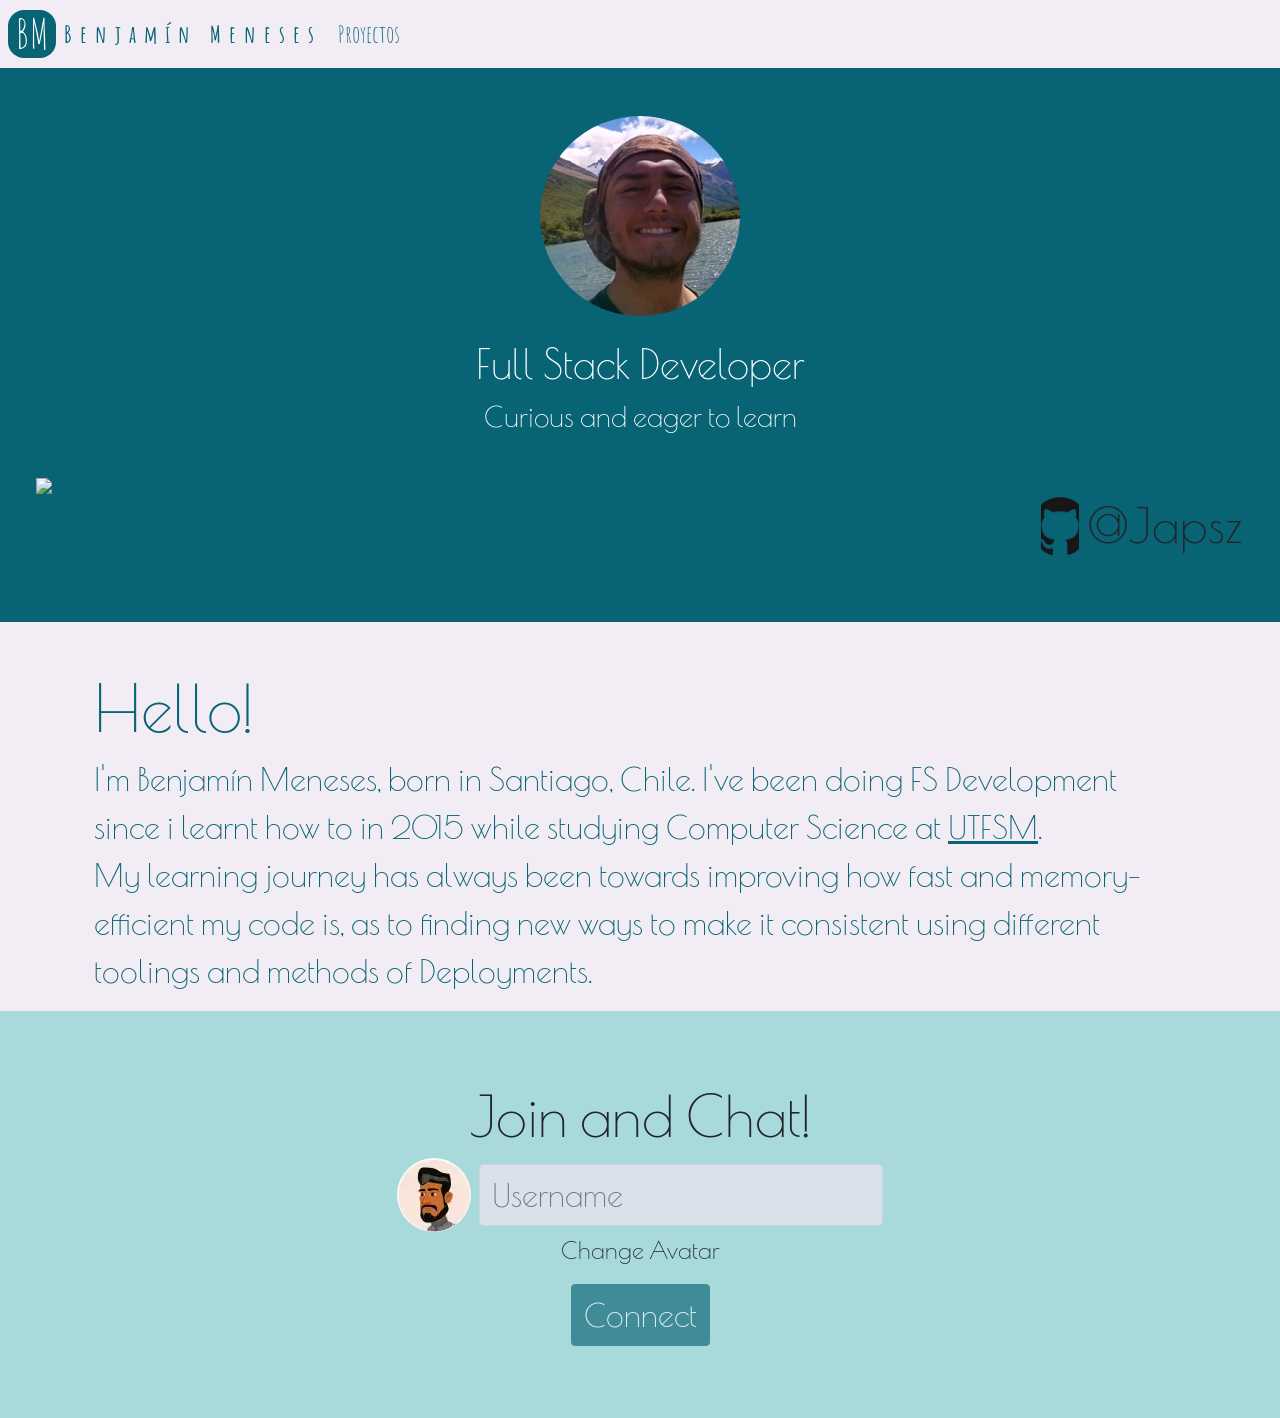
==== commit b621972c: "Update from https://github.com/Japsz/portafolio/commit/387331a5e3d8a80d5fc1500d747b73c8c18a2f1e" ====
--- a/index.html
+++ b/index.html
@@ -1 +1 @@
-<!DOCTYPE html><html lang="en"><head><meta charSet="utf-8"/><meta http-equiv="x-ua-compatible" content="ie=edge"/><meta name="viewport" content="width=device-width, initial-scale=1, shrink-to-fit=no"/><style data-href="/styles.8f29acf4923b69b1964b.css" data-identity="gatsby-global-css">@import url(//fonts.googleapis.com/css?family=Amatic+SC);@import url(//fonts.googleapis.com/css?family=Poiret+One);header{box-shadow:0 0 .5rem .2rem rgba(8,99,117,.5);font-family:Amatic SC;font-size:1.5rem;z-index:2}header .nav{margin:0 .5rem;padding:.5rem 0}header .nav,header .navLogo{align-items:center;display:flex}header .navLogo{color:#086375;font-weight:600;letter-spacing:8px;text-decoration:none}header .navLogo span{align-items:center;background-color:#086375;border-radius:16px;color:#fff;display:flex;font-size:2.5rem;font-weight:500;height:3rem;justify-content:center;letter-spacing:1px;margin-right:.5rem;padding:.3rem;width:3rem}:root{--bs-blue:#0d6efd;--bs-indigo:#6610f2;--bs-purple:#6f42c1;--bs-pink:#d63384;--bs-red:#dc3545;--bs-orange:#fd7e14;--bs-yellow:#ffc107;--bs-green:#198754;--bs-teal:#20c997;--bs-cyan:#0dcaf0;--bs-white:#fff;--bs-gray:#6c757d;--bs-gray-dark:#343a40;--bs-gray-100:#f8f9fa;--bs-gray-200:#e9ecef;--bs-gray-300:#dee2e6;--bs-gray-400:#ced4da;--bs-gray-500:#adb5bd;--bs-gray-600:#6c757d;--bs-gray-700:#495057;--bs-gray-800:#343a40;--bs-gray-900:#212529;--bs-primary:#086375;--bs-secondary:#a8dadc;--bs-success:#198754;--bs-info:#0dcaf0;--bs-warning:#fff689;--bs-danger:#c14953;--bs-light:#f8f9fa;--bs-dark:#212529;--bs-primary-rgb:8,99,117;--bs-secondary-rgb:168,218,220;--bs-success-rgb:25,135,84;--bs-info-rgb:13,202,240;--bs-warning-rgb:255,246,137;--bs-danger-rgb:193,73,83;--bs-light-rgb:248,249,250;--bs-dark-rgb:33,37,41;--bs-white-rgb:255,255,255;--bs-black-rgb:0,0,0;--bs-body-rgb:33,37,41;--bs-font-sans-serif:system-ui,-apple-system,"Segoe UI",Roboto,"Helvetica Neue",Arial,"Noto Sans","Liberation Sans",sans-serif,"Apple Color Emoji","Segoe UI Emoji","Segoe UI Symbol","Noto Color Emoji";--bs-font-monospace:SFMono-Regular,Menlo,Monaco,Consolas,"Liberation Mono","Courier New",monospace;--bs-gradient:linear-gradient(180deg,hsla(0,0%,100%,0.15),hsla(0,0%,100%,0));--bs-body-font-family:Poiret One;--bs-body-font-size:2rem;--bs-body-font-weight:400;--bs-body-line-height:1.5;--bs-body-color:#212529;--bs-body-bg:#ede6f2b7}*,:after,:before{box-sizing:border-box}@media(prefers-reduced-motion:no-preference){:root{scroll-behavior:smooth}}body{-webkit-text-size-adjust:100%;-webkit-tap-highlight-color:rgba(0,0,0,0);background-color:var(--bs-body-bg);color:var(--bs-body-color);font-family:var(--bs-body-font-family);font-size:var(--bs-body-font-size);font-weight:var(--bs-body-font-weight);line-height:var(--bs-body-line-height);margin:0;text-align:var(--bs-body-text-align)}hr{background-color:currentColor;border:0;color:inherit;margin:1rem 0;opacity:.25}hr:not([size]){height:1px}.h1,.h2,.h3,.h4,.h5,.h6,h1,h2,h3,h4,h5,h6{font-weight:500;line-height:1.2;margin-bottom:.5rem;margin-top:0}.h1,h1{font-size:calc(1.625rem + 4.5vw)}@media(min-width:1200px){.h1,h1{font-size:5rem}}.h2,h2{font-size:calc(1.525rem + 3.3vw)}@media(min-width:1200px){.h2,h2{font-size:4rem}}.h3,h3{font-size:calc(1.475rem + 2.7vw)}@media(min-width:1200px){.h3,h3{font-size:3.5rem}}.h4,h4{font-size:calc(1.425rem + 2.1vw)}@media(min-width:1200px){.h4,h4{font-size:3rem}}.h5,h5{font-size:calc(1.375rem + 1.5vw)}@media(min-width:1200px){.h5,h5{font-size:2.5rem}}.h6,h6{font-size:calc(1.325rem + .9vw)}@media(min-width:1200px){.h6,h6{font-size:2rem}}p{margin-bottom:1rem;margin-top:0}abbr[data-bs-original-title],abbr[title]{cursor:help;-webkit-text-decoration:underline dotted;text-decoration:underline dotted;-webkit-text-decoration-skip-ink:none;text-decoration-skip-ink:none}address{font-style:normal;line-height:inherit;margin-bottom:1rem}ol,ul{padding-left:2rem}dl,ol,ul{margin-bottom:1rem;margin-top:0}ol ol,ol ul,ul ol,ul ul{margin-bottom:0}dt{font-weight:700}dd{margin-bottom:.5rem;margin-left:0}blockquote{margin:0 0 1rem}b,strong{font-weight:bolder}.small,small{font-size:.875em}.mark,mark{background-color:#fcf8e3;padding:.2em}sub,sup{font-size:.75em;line-height:0;position:relative;vertical-align:baseline}sub{bottom:-.25em}sup{top:-.5em}a{color:#086375;text-decoration:underline}a:hover{color:#064f5e}a:not([href]):not([class]),a:not([href]):not([class]):hover{color:inherit;text-decoration:none}code,kbd,pre,samp{direction:ltr;font-family:var(--bs-font-monospace);font-size:1em;unicode-bidi:bidi-override}pre{display:block;font-size:.875em;margin-bottom:1rem;margin-top:0;overflow:auto}pre code{color:inherit;font-size:inherit;word-break:normal}code{word-wrap:break-word;color:#d63384;font-size:.875em}a>code{color:inherit}kbd{background-color:#212529;border-radius:.2rem;color:#fff;font-size:.875em;padding:.2rem .4rem}kbd kbd{font-size:1em;font-weight:700;padding:0}figure{margin:0 0 1rem}img,svg{vertical-align:middle}table{border-collapse:collapse;caption-side:bottom}caption{color:#6c757d;padding-bottom:.5rem;padding-top:.5rem;text-align:left}th{text-align:inherit;text-align:-webkit-match-parent}tbody,td,tfoot,th,thead,tr{border:0 solid;border-color:inherit}label{display:inline-block}button{border-radius:0}button:focus:not(:focus-visible){outline:0}button,input,optgroup,select,textarea{font-family:inherit;font-size:inherit;line-height:inherit;margin:0}button,select{text-transform:none}[role=button]{cursor:pointer}select{word-wrap:normal}select:disabled{opacity:1}[list]::-webkit-calendar-picker-indicator{display:none}[type=button],[type=reset],[type=submit],button{-webkit-appearance:button}[type=button]:not(:disabled),[type=reset]:not(:disabled),[type=submit]:not(:disabled),button:not(:disabled){cursor:pointer}::-moz-focus-inner{border-style:none;padding:0}textarea{resize:vertical}fieldset{border:0;margin:0;min-width:0;padding:0}legend{float:left;font-size:calc(1.275rem + .3vw);line-height:inherit;margin-bottom:.5rem;padding:0;width:100%}@media(min-width:1200px){legend{font-size:1.5rem}}legend+*{clear:left}::-webkit-datetime-edit-day-field,::-webkit-datetime-edit-fields-wrapper,::-webkit-datetime-edit-hour-field,::-webkit-datetime-edit-minute,::-webkit-datetime-edit-month-field,::-webkit-datetime-edit-text,::-webkit-datetime-edit-year-field{padding:0}::-webkit-inner-spin-button{height:auto}[type=search]{-webkit-appearance:textfield;outline-offset:-2px}::-webkit-search-decoration{-webkit-appearance:none}::-webkit-color-swatch-wrapper{padding:0}::file-selector-button{font:inherit}::-webkit-file-upload-button{-webkit-appearance:button;font:inherit}output{display:inline-block}iframe{border:0}summary{cursor:pointer;display:list-item}progress{vertical-align:baseline}[hidden]{display:none!important}.lead{font-size:calc(1.375rem + 1.5vw);font-weight:300}@media(min-width:1200px){.lead{font-size:2.5rem}}.display-1{font-size:calc(1.625rem + 4.5vw);font-weight:300;line-height:1.2}@media(min-width:1200px){.display-1{font-size:5rem}}.display-2{font-size:calc(1.575rem + 3.9vw);font-weight:300;line-height:1.2}@media(min-width:1200px){.display-2{font-size:4.5rem}}.display-3{font-size:calc(1.525rem + 3.3vw);font-weight:300;line-height:1.2}@media(min-width:1200px){.display-3{font-size:4rem}}.display-4{font-size:calc(1.475rem + 2.7vw);font-weight:300;line-height:1.2}@media(min-width:1200px){.display-4{font-size:3.5rem}}.display-5{font-size:calc(1.425rem + 2.1vw);font-weight:300;line-height:1.2}@media(min-width:1200px){.display-5{font-size:3rem}}.display-6{font-size:calc(1.375rem + 1.5vw);font-weight:300;line-height:1.2}@media(min-width:1200px){.display-6{font-size:2.5rem}}.list-inline,.list-unstyled{list-style:none;padding-left:0}.list-inline-item{display:inline-block}.list-inline-item:not(:last-child){margin-right:.5rem}.initialism{font-size:.875em;text-transform:uppercase}.blockquote{font-size:calc(1.375rem + 1.5vw);margin-bottom:1rem}@media(min-width:1200px){.blockquote{font-size:2.5rem}}.blockquote>:last-child{margin-bottom:0}.blockquote-footer{color:#6c757d;font-size:.875em;margin-bottom:1rem;margin-top:-1rem}.blockquote-footer:before{content:"— "}.img-fluid,.img-thumbnail{height:auto;max-width:100%}.img-thumbnail{background-color:#ede6f2b7;border:1px solid #dee2e6;border-radius:.25rem;padding:.25rem}.figure{display:inline-block}.figure-img{line-height:1;margin-bottom:.5rem}.figure-caption{color:#6c757d;font-size:.875em}.container,.container-fluid,.container-lg,.container-md,.container-sm,.container-xl,.container-xxl{margin-left:auto;margin-right:auto;padding-left:var(--bs-gutter-x,.75rem);padding-right:var(--bs-gutter-x,.75rem);width:100%}@media(min-width:576px){.container,.container-sm{max-width:540px}}@media(min-width:768px){.container,.container-md,.container-sm{max-width:720px}}@media(min-width:992px){.container,.container-lg,.container-md,.container-sm{max-width:960px}}@media(min-width:1200px){.container,.container-lg,.container-md,.container-sm,.container-xl{max-width:1140px}}@media(min-width:1400px){.container,.container-lg,.container-md,.container-sm,.container-xl,.container-xxl{max-width:1320px}}.row{--bs-gutter-x:1.5rem;--bs-gutter-y:0;display:flex;flex-wrap:wrap;margin-left:calc(var(--bs-gutter-x)*-.5);margin-right:calc(var(--bs-gutter-x)*-.5);margin-top:calc(var(--bs-gutter-y)*-1)}.row>*{flex-shrink:0;margin-top:var(--bs-gutter-y);max-width:100%;padding-left:calc(var(--bs-gutter-x)*.5);padding-right:calc(var(--bs-gutter-x)*.5);width:100%}.col{flex:1 0}.row-cols-auto>*{flex:0 0 auto;width:auto}.row-cols-1>*{flex:0 0 auto;width:100%}.row-cols-2>*{flex:0 0 auto;width:50%}.row-cols-3>*{flex:0 0 auto;width:33.3333333333%}.row-cols-4>*{flex:0 0 auto;width:25%}.row-cols-5>*{flex:0 0 auto;width:20%}.row-cols-6>*{flex:0 0 auto;width:16.6666666667%}.col-auto{flex:0 0 auto;width:auto}.col-1{flex:0 0 auto;width:8.33333333%}.col-2{flex:0 0 auto;width:16.66666667%}.col-3{flex:0 0 auto;width:25%}.col-4{flex:0 0 auto;width:33.33333333%}.col-5{flex:0 0 auto;width:41.66666667%}.col-6{flex:0 0 auto;width:50%}.col-7{flex:0 0 auto;width:58.33333333%}.col-8{flex:0 0 auto;width:66.66666667%}.col-9{flex:0 0 auto;width:75%}.col-10{flex:0 0 auto;width:83.33333333%}.col-11{flex:0 0 auto;width:91.66666667%}.col-12{flex:0 0 auto;width:100%}.offset-1{margin-left:8.33333333%}.offset-2{margin-left:16.66666667%}.offset-3{margin-left:25%}.offset-4{margin-left:33.33333333%}.offset-5{margin-left:41.66666667%}.offset-6{margin-left:50%}.offset-7{margin-left:58.33333333%}.offset-8{margin-left:66.66666667%}.offset-9{margin-left:75%}.offset-10{margin-left:83.33333333%}.offset-11{margin-left:91.66666667%}.g-0,.gx-0{--bs-gutter-x:0}.g-0,.gy-0{--bs-gutter-y:0}.g-1,.gx-1{--bs-gutter-x:0.25rem}.g-1,.gy-1{--bs-gutter-y:0.25rem}.g-2,.gx-2{--bs-gutter-x:0.5rem}.g-2,.gy-2{--bs-gutter-y:0.5rem}.g-3,.gx-3{--bs-gutter-x:1rem}.g-3,.gy-3{--bs-gutter-y:1rem}.g-4,.gx-4{--bs-gutter-x:1.5rem}.g-4,.gy-4{--bs-gutter-y:1.5rem}.g-5,.gx-5{--bs-gutter-x:3rem}.g-5,.gy-5{--bs-gutter-y:3rem}@media(min-width:576px){.col-sm{flex:1 0}.row-cols-sm-auto>*{flex:0 0 auto;width:auto}.row-cols-sm-1>*{flex:0 0 auto;width:100%}.row-cols-sm-2>*{flex:0 0 auto;width:50%}.row-cols-sm-3>*{flex:0 0 auto;width:33.3333333333%}.row-cols-sm-4>*{flex:0 0 auto;width:25%}.row-cols-sm-5>*{flex:0 0 auto;width:20%}.row-cols-sm-6>*{flex:0 0 auto;width:16.6666666667%}.col-sm-auto{flex:0 0 auto;width:auto}.col-sm-1{flex:0 0 auto;width:8.33333333%}.col-sm-2{flex:0 0 auto;width:16.66666667%}.col-sm-3{flex:0 0 auto;width:25%}.col-sm-4{flex:0 0 auto;width:33.33333333%}.col-sm-5{flex:0 0 auto;width:41.66666667%}.col-sm-6{flex:0 0 auto;width:50%}.col-sm-7{flex:0 0 auto;width:58.33333333%}.col-sm-8{flex:0 0 auto;width:66.66666667%}.col-sm-9{flex:0 0 auto;width:75%}.col-sm-10{flex:0 0 auto;width:83.33333333%}.col-sm-11{flex:0 0 auto;width:91.66666667%}.col-sm-12{flex:0 0 auto;width:100%}.offset-sm-0{margin-left:0}.offset-sm-1{margin-left:8.33333333%}.offset-sm-2{margin-left:16.66666667%}.offset-sm-3{margin-left:25%}.offset-sm-4{margin-left:33.33333333%}.offset-sm-5{margin-left:41.66666667%}.offset-sm-6{margin-left:50%}.offset-sm-7{margin-left:58.33333333%}.offset-sm-8{margin-left:66.66666667%}.offset-sm-9{margin-left:75%}.offset-sm-10{margin-left:83.33333333%}.offset-sm-11{margin-left:91.66666667%}.g-sm-0,.gx-sm-0{--bs-gutter-x:0}.g-sm-0,.gy-sm-0{--bs-gutter-y:0}.g-sm-1,.gx-sm-1{--bs-gutter-x:0.25rem}.g-sm-1,.gy-sm-1{--bs-gutter-y:0.25rem}.g-sm-2,.gx-sm-2{--bs-gutter-x:0.5rem}.g-sm-2,.gy-sm-2{--bs-gutter-y:0.5rem}.g-sm-3,.gx-sm-3{--bs-gutter-x:1rem}.g-sm-3,.gy-sm-3{--bs-gutter-y:1rem}.g-sm-4,.gx-sm-4{--bs-gutter-x:1.5rem}.g-sm-4,.gy-sm-4{--bs-gutter-y:1.5rem}.g-sm-5,.gx-sm-5{--bs-gutter-x:3rem}.g-sm-5,.gy-sm-5{--bs-gutter-y:3rem}}@media(min-width:768px){.col-md{flex:1 0}.row-cols-md-auto>*{flex:0 0 auto;width:auto}.row-cols-md-1>*{flex:0 0 auto;width:100%}.row-cols-md-2>*{flex:0 0 auto;width:50%}.row-cols-md-3>*{flex:0 0 auto;width:33.3333333333%}.row-cols-md-4>*{flex:0 0 auto;width:25%}.row-cols-md-5>*{flex:0 0 auto;width:20%}.row-cols-md-6>*{flex:0 0 auto;width:16.6666666667%}.col-md-auto{flex:0 0 auto;width:auto}.col-md-1{flex:0 0 auto;width:8.33333333%}.col-md-2{flex:0 0 auto;width:16.66666667%}.col-md-3{flex:0 0 auto;width:25%}.col-md-4{flex:0 0 auto;width:33.33333333%}.col-md-5{flex:0 0 auto;width:41.66666667%}.col-md-6{flex:0 0 auto;width:50%}.col-md-7{flex:0 0 auto;width:58.33333333%}.col-md-8{flex:0 0 auto;width:66.66666667%}.col-md-9{flex:0 0 auto;width:75%}.col-md-10{flex:0 0 auto;width:83.33333333%}.col-md-11{flex:0 0 auto;width:91.66666667%}.col-md-12{flex:0 0 auto;width:100%}.offset-md-0{margin-left:0}.offset-md-1{margin-left:8.33333333%}.offset-md-2{margin-left:16.66666667%}.offset-md-3{margin-left:25%}.offset-md-4{margin-left:33.33333333%}.offset-md-5{margin-left:41.66666667%}.offset-md-6{margin-left:50%}.offset-md-7{margin-left:58.33333333%}.offset-md-8{margin-left:66.66666667%}.offset-md-9{margin-left:75%}.offset-md-10{margin-left:83.33333333%}.offset-md-11{margin-left:91.66666667%}.g-md-0,.gx-md-0{--bs-gutter-x:0}.g-md-0,.gy-md-0{--bs-gutter-y:0}.g-md-1,.gx-md-1{--bs-gutter-x:0.25rem}.g-md-1,.gy-md-1{--bs-gutter-y:0.25rem}.g-md-2,.gx-md-2{--bs-gutter-x:0.5rem}.g-md-2,.gy-md-2{--bs-gutter-y:0.5rem}.g-md-3,.gx-md-3{--bs-gutter-x:1rem}.g-md-3,.gy-md-3{--bs-gutter-y:1rem}.g-md-4,.gx-md-4{--bs-gutter-x:1.5rem}.g-md-4,.gy-md-4{--bs-gutter-y:1.5rem}.g-md-5,.gx-md-5{--bs-gutter-x:3rem}.g-md-5,.gy-md-5{--bs-gutter-y:3rem}}@media(min-width:992px){.col-lg{flex:1 0}.row-cols-lg-auto>*{flex:0 0 auto;width:auto}.row-cols-lg-1>*{flex:0 0 auto;width:100%}.row-cols-lg-2>*{flex:0 0 auto;width:50%}.row-cols-lg-3>*{flex:0 0 auto;width:33.3333333333%}.row-cols-lg-4>*{flex:0 0 auto;width:25%}.row-cols-lg-5>*{flex:0 0 auto;width:20%}.row-cols-lg-6>*{flex:0 0 auto;width:16.6666666667%}.col-lg-auto{flex:0 0 auto;width:auto}.col-lg-1{flex:0 0 auto;width:8.33333333%}.col-lg-2{flex:0 0 auto;width:16.66666667%}.col-lg-3{flex:0 0 auto;width:25%}.col-lg-4{flex:0 0 auto;width:33.33333333%}.col-lg-5{flex:0 0 auto;width:41.66666667%}.col-lg-6{flex:0 0 auto;width:50%}.col-lg-7{flex:0 0 auto;width:58.33333333%}.col-lg-8{flex:0 0 auto;width:66.66666667%}.col-lg-9{flex:0 0 auto;width:75%}.col-lg-10{flex:0 0 auto;width:83.33333333%}.col-lg-11{flex:0 0 auto;width:91.66666667%}.col-lg-12{flex:0 0 auto;width:100%}.offset-lg-0{margin-left:0}.offset-lg-1{margin-left:8.33333333%}.offset-lg-2{margin-left:16.66666667%}.offset-lg-3{margin-left:25%}.offset-lg-4{margin-left:33.33333333%}.offset-lg-5{margin-left:41.66666667%}.offset-lg-6{margin-left:50%}.offset-lg-7{margin-left:58.33333333%}.offset-lg-8{margin-left:66.66666667%}.offset-lg-9{margin-left:75%}.offset-lg-10{margin-left:83.33333333%}.offset-lg-11{margin-left:91.66666667%}.g-lg-0,.gx-lg-0{--bs-gutter-x:0}.g-lg-0,.gy-lg-0{--bs-gutter-y:0}.g-lg-1,.gx-lg-1{--bs-gutter-x:0.25rem}.g-lg-1,.gy-lg-1{--bs-gutter-y:0.25rem}.g-lg-2,.gx-lg-2{--bs-gutter-x:0.5rem}.g-lg-2,.gy-lg-2{--bs-gutter-y:0.5rem}.g-lg-3,.gx-lg-3{--bs-gutter-x:1rem}.g-lg-3,.gy-lg-3{--bs-gutter-y:1rem}.g-lg-4,.gx-lg-4{--bs-gutter-x:1.5rem}.g-lg-4,.gy-lg-4{--bs-gutter-y:1.5rem}.g-lg-5,.gx-lg-5{--bs-gutter-x:3rem}.g-lg-5,.gy-lg-5{--bs-gutter-y:3rem}}@media(min-width:1200px){.col-xl{flex:1 0}.row-cols-xl-auto>*{flex:0 0 auto;width:auto}.row-cols-xl-1>*{flex:0 0 auto;width:100%}.row-cols-xl-2>*{flex:0 0 auto;width:50%}.row-cols-xl-3>*{flex:0 0 auto;width:33.3333333333%}.row-cols-xl-4>*{flex:0 0 auto;width:25%}.row-cols-xl-5>*{flex:0 0 auto;width:20%}.row-cols-xl-6>*{flex:0 0 auto;width:16.6666666667%}.col-xl-auto{flex:0 0 auto;width:auto}.col-xl-1{flex:0 0 auto;width:8.33333333%}.col-xl-2{flex:0 0 auto;width:16.66666667%}.col-xl-3{flex:0 0 auto;width:25%}.col-xl-4{flex:0 0 auto;width:33.33333333%}.col-xl-5{flex:0 0 auto;width:41.66666667%}.col-xl-6{flex:0 0 auto;width:50%}.col-xl-7{flex:0 0 auto;width:58.33333333%}.col-xl-8{flex:0 0 auto;width:66.66666667%}.col-xl-9{flex:0 0 auto;width:75%}.col-xl-10{flex:0 0 auto;width:83.33333333%}.col-xl-11{flex:0 0 auto;width:91.66666667%}.col-xl-12{flex:0 0 auto;width:100%}.offset-xl-0{margin-left:0}.offset-xl-1{margin-left:8.33333333%}.offset-xl-2{margin-left:16.66666667%}.offset-xl-3{margin-left:25%}.offset-xl-4{margin-left:33.33333333%}.offset-xl-5{margin-left:41.66666667%}.offset-xl-6{margin-left:50%}.offset-xl-7{margin-left:58.33333333%}.offset-xl-8{margin-left:66.66666667%}.offset-xl-9{margin-left:75%}.offset-xl-10{margin-left:83.33333333%}.offset-xl-11{margin-left:91.66666667%}.g-xl-0,.gx-xl-0{--bs-gutter-x:0}.g-xl-0,.gy-xl-0{--bs-gutter-y:0}.g-xl-1,.gx-xl-1{--bs-gutter-x:0.25rem}.g-xl-1,.gy-xl-1{--bs-gutter-y:0.25rem}.g-xl-2,.gx-xl-2{--bs-gutter-x:0.5rem}.g-xl-2,.gy-xl-2{--bs-gutter-y:0.5rem}.g-xl-3,.gx-xl-3{--bs-gutter-x:1rem}.g-xl-3,.gy-xl-3{--bs-gutter-y:1rem}.g-xl-4,.gx-xl-4{--bs-gutter-x:1.5rem}.g-xl-4,.gy-xl-4{--bs-gutter-y:1.5rem}.g-xl-5,.gx-xl-5{--bs-gutter-x:3rem}.g-xl-5,.gy-xl-5{--bs-gutter-y:3rem}}@media(min-width:1400px){.col-xxl{flex:1 0}.row-cols-xxl-auto>*{flex:0 0 auto;width:auto}.row-cols-xxl-1>*{flex:0 0 auto;width:100%}.row-cols-xxl-2>*{flex:0 0 auto;width:50%}.row-cols-xxl-3>*{flex:0 0 auto;width:33.3333333333%}.row-cols-xxl-4>*{flex:0 0 auto;width:25%}.row-cols-xxl-5>*{flex:0 0 auto;width:20%}.row-cols-xxl-6>*{flex:0 0 auto;width:16.6666666667%}.col-xxl-auto{flex:0 0 auto;width:auto}.col-xxl-1{flex:0 0 auto;width:8.33333333%}.col-xxl-2{flex:0 0 auto;width:16.66666667%}.col-xxl-3{flex:0 0 auto;width:25%}.col-xxl-4{flex:0 0 auto;width:33.33333333%}.col-xxl-5{flex:0 0 auto;width:41.66666667%}.col-xxl-6{flex:0 0 auto;width:50%}.col-xxl-7{flex:0 0 auto;width:58.33333333%}.col-xxl-8{flex:0 0 auto;width:66.66666667%}.col-xxl-9{flex:0 0 auto;width:75%}.col-xxl-10{flex:0 0 auto;width:83.33333333%}.col-xxl-11{flex:0 0 auto;width:91.66666667%}.col-xxl-12{flex:0 0 auto;width:100%}.offset-xxl-0{margin-left:0}.offset-xxl-1{margin-left:8.33333333%}.offset-xxl-2{margin-left:16.66666667%}.offset-xxl-3{margin-left:25%}.offset-xxl-4{margin-left:33.33333333%}.offset-xxl-5{margin-left:41.66666667%}.offset-xxl-6{margin-left:50%}.offset-xxl-7{margin-left:58.33333333%}.offset-xxl-8{margin-left:66.66666667%}.offset-xxl-9{margin-left:75%}.offset-xxl-10{margin-left:83.33333333%}.offset-xxl-11{margin-left:91.66666667%}.g-xxl-0,.gx-xxl-0{--bs-gutter-x:0}.g-xxl-0,.gy-xxl-0{--bs-gutter-y:0}.g-xxl-1,.gx-xxl-1{--bs-gutter-x:0.25rem}.g-xxl-1,.gy-xxl-1{--bs-gutter-y:0.25rem}.g-xxl-2,.gx-xxl-2{--bs-gutter-x:0.5rem}.g-xxl-2,.gy-xxl-2{--bs-gutter-y:0.5rem}.g-xxl-3,.gx-xxl-3{--bs-gutter-x:1rem}.g-xxl-3,.gy-xxl-3{--bs-gutter-y:1rem}.g-xxl-4,.gx-xxl-4{--bs-gutter-x:1.5rem}.g-xxl-4,.gy-xxl-4{--bs-gutter-y:1.5rem}.g-xxl-5,.gx-xxl-5{--bs-gutter-x:3rem}.g-xxl-5,.gy-xxl-5{--bs-gutter-y:3rem}}.form-label{margin-bottom:.5rem}.col-form-label{font-size:inherit;line-height:1.5;margin-bottom:0;padding-bottom:calc(.375rem + 1px);padding-top:calc(.375rem + 1px)}.col-form-label-lg{font-size:calc(1.375rem + 1.5vw);padding-bottom:calc(.5rem + 1px);padding-top:calc(.5rem + 1px)}@media(min-width:1200px){.col-form-label-lg{font-size:2.5rem}}.col-form-label-sm{font-size:calc(1.3rem + .6vw);padding-bottom:calc(.25rem + 1px);padding-top:calc(.25rem + 1px)}@media(min-width:1200px){.col-form-label-sm{font-size:1.75rem}}.form-text{color:#6c757d;font-size:.875em;margin-top:.25rem}.form-control{-webkit-appearance:none;appearance:none;background-clip:padding-box;background-color:#ede6f2b7;border:1px solid #ced4da;border-radius:.25rem;color:#212529;display:block;font-size:calc(1.325rem + .9vw);font-weight:400;line-height:1.5;padding:.375rem .75rem;transition:border-color .15s ease-in-out,box-shadow .15s ease-in-out;width:100%}@media(min-width:1200px){.form-control{font-size:2rem}}@media(prefers-reduced-motion:reduce){.form-control{transition:none}}.form-control[type=file]{overflow:hidden}.form-control[type=file]:not(:disabled):not([readonly]){cursor:pointer}.form-control:focus{background-color:#ede6f2b7;border-color:#84b1ba;box-shadow:0 0 0 .25rem rgba(8,99,117,.25);color:#212529;outline:0}.form-control::-webkit-date-and-time-value{height:1.5em}.form-control::-webkit-input-placeholder{color:#6c757d;opacity:1}.form-control:-ms-input-placeholder{color:#6c757d;opacity:1}.form-control::placeholder{color:#6c757d;opacity:1}.form-control:disabled,.form-control[readonly]{background-color:#e9ecef;opacity:1}.form-control::file-selector-button{-webkit-margin-end:.75rem;background-color:#e9ecef;border:0 solid;border-color:inherit;border-inline-end-width:1px;border-radius:0;color:#212529;margin:-.375rem -.75rem;margin-inline-end:.75rem;padding:.375rem .75rem;pointer-events:none;transition:color .15s ease-in-out,background-color .15s ease-in-out,border-color .15s ease-in-out,box-shadow .15s ease-in-out}@media(prefers-reduced-motion:reduce){.form-control::-webkit-file-upload-button{-webkit-transition:none;transition:none}.form-control::file-selector-button{transition:none}}.form-control:hover:not(:disabled):not([readonly])::file-selector-button{background-color:#dde0e3}.form-control::-webkit-file-upload-button{-webkit-margin-end:.75rem;background-color:#e9ecef;border:0 solid;border-color:inherit;border-inline-end-width:1px;border-radius:0;color:#212529;margin:-.375rem -.75rem;margin-inline-end:.75rem;padding:.375rem .75rem;pointer-events:none;-webkit-transition:color .15s ease-in-out,background-color .15s ease-in-out,border-color .15s ease-in-out,box-shadow .15s ease-in-out;transition:color .15s ease-in-out,background-color .15s ease-in-out,border-color .15s ease-in-out,box-shadow .15s ease-in-out}@media(prefers-reduced-motion:reduce){.form-control::-webkit-file-upload-button{-webkit-transition:none;transition:none}}.form-control:hover:not(:disabled):not([readonly])::-webkit-file-upload-button{background-color:#dde0e3}.form-control-plaintext{background-color:transparent;border:solid transparent;border-width:1px 0;color:#212529;display:block;line-height:1.5;margin-bottom:0;padding:.375rem 0;width:100%}.form-control-plaintext.form-control-lg,.form-control-plaintext.form-control-sm{padding-left:0;padding-right:0}.form-control-sm{border-radius:.2rem;font-size:calc(1.3rem + .6vw);min-height:calc(1.5em + .5rem + 2px);padding:.25rem .5rem}@media(min-width:1200px){.form-control-sm{font-size:1.75rem}}.form-control-sm::file-selector-button{-webkit-margin-end:.5rem;margin:-.25rem -.5rem;margin-inline-end:.5rem;padding:.25rem .5rem}.form-control-sm::-webkit-file-upload-button{-webkit-margin-end:.5rem;margin:-.25rem -.5rem;margin-inline-end:.5rem;padding:.25rem .5rem}.form-control-lg{border-radius:.3rem;font-size:calc(1.375rem + 1.5vw);min-height:calc(1.5em + 1rem + 2px);padding:.5rem 1rem}@media(min-width:1200px){.form-control-lg{font-size:2.5rem}}.form-control-lg::file-selector-button{-webkit-margin-end:1rem;margin:-.5rem -1rem;margin-inline-end:1rem;padding:.5rem 1rem}.form-control-lg::-webkit-file-upload-button{-webkit-margin-end:1rem;margin:-.5rem -1rem;margin-inline-end:1rem;padding:.5rem 1rem}textarea.form-control{min-height:calc(1.5em + .75rem + 2px)}textarea.form-control-sm{min-height:calc(1.5em + .5rem + 2px)}textarea.form-control-lg{min-height:calc(1.5em + 1rem + 2px)}.form-control-color{height:auto;padding:.375rem;width:3rem}.form-control-color:not(:disabled):not([readonly]){cursor:pointer}.form-control-color::-moz-color-swatch{border-radius:.25rem;height:1.5em}.form-control-color::-webkit-color-swatch{border-radius:.25rem;height:1.5em}.form-select{-moz-padding-start:calc(.75rem - 3px);-webkit-appearance:none;appearance:none;background-color:#ede6f2b7;background-image:url("data:image/svg+xml;charset=utf-8,%3Csvg xmlns='http://www.w3.org/2000/svg' viewBox='0 0 16 16'%3E%3Cpath fill='none' stroke='%23343a40' stroke-linecap='round' stroke-linejoin='round' stroke-width='2' d='m2 5 6 6 6-6'/%3E%3C/svg%3E");background-position:right .75rem center;background-repeat:no-repeat;background-size:16px 12px;border:1px solid #ced4da;border-radius:.25rem;color:#212529;display:block;font-size:calc(1.325rem + .9vw);font-weight:400;line-height:1.5;padding:.375rem 2.25rem .375rem .75rem;transition:border-color .15s ease-in-out,box-shadow .15s ease-in-out;width:100%}@media(min-width:1200px){.form-select{font-size:2rem}}@media(prefers-reduced-motion:reduce){.form-select{transition:none}}.form-select:focus{border-color:#84b1ba;box-shadow:0 0 0 .25rem rgba(8,99,117,.25);outline:0}.form-select[multiple],.form-select[size]:not([size="1"]){background-image:none;padding-right:.75rem}.form-select:disabled{background-color:#e9ecef}.form-select:-moz-focusring{color:transparent;text-shadow:0 0 0 #212529}.form-select-sm{font-size:calc(1.3rem + .6vw);padding-bottom:.25rem;padding-left:.5rem;padding-top:.25rem}@media(min-width:1200px){.form-select-sm{font-size:1.75rem}}.form-select-lg{font-size:calc(1.375rem + 1.5vw);padding-bottom:.5rem;padding-left:1rem;padding-top:.5rem}@media(min-width:1200px){.form-select-lg{font-size:2.5rem}}.form-check{display:block;margin-bottom:.125rem;min-height:3rem;padding-left:1.5em}.form-check .form-check-input{float:left;margin-left:-1.5em}.form-check-input{-webkit-print-color-adjust:exact;-webkit-appearance:none;appearance:none;background-color:#ede6f2b7;background-position:50%;background-repeat:no-repeat;background-size:contain;border:1px solid rgba(0,0,0,.25);color-adjust:exact;height:1em;margin-top:.25em;vertical-align:top;width:1em}.form-check-input[type=checkbox]{border-radius:.25em}.form-check-input[type=radio]{border-radius:50%}.form-check-input:active{-webkit-filter:brightness(90%);filter:brightness(90%)}.form-check-input:focus{border-color:#84b1ba;box-shadow:0 0 0 .25rem rgba(8,99,117,.25);outline:0}.form-check-input:checked{background-color:#086375;border-color:#086375}.form-check-input:checked[type=checkbox]{background-image:url("data:image/svg+xml;charset=utf-8,%3Csvg xmlns='http://www.w3.org/2000/svg' viewBox='0 0 20 20'%3E%3Cpath fill='none' stroke='%23fff' stroke-linecap='round' stroke-linejoin='round' stroke-width='3' d='m6 10 3 3 6-6'/%3E%3C/svg%3E")}.form-check-input:checked[type=radio]{background-image:url("data:image/svg+xml;charset=utf-8,%3Csvg xmlns='http://www.w3.org/2000/svg' viewBox='-4 -4 8 8'%3E%3Ccircle r='2' fill='%23fff'/%3E%3C/svg%3E")}.form-check-input[type=checkbox]:indeterminate{background-color:#086375;background-image:url("data:image/svg+xml;charset=utf-8,%3Csvg xmlns='http://www.w3.org/2000/svg' viewBox='0 0 20 20'%3E%3Cpath fill='none' stroke='%23fff' stroke-linecap='round' stroke-linejoin='round' stroke-width='3' d='M6 10h8'/%3E%3C/svg%3E");border-color:#086375}.form-check-input:disabled{-webkit-filter:none;filter:none;opacity:.5;pointer-events:none}.form-check-input:disabled~.form-check-label,.form-check-input[disabled]~.form-check-label{opacity:.5}.form-switch{padding-left:2.5em}.form-switch .form-check-input{background-image:url("data:image/svg+xml;charset=utf-8,%3Csvg xmlns='http://www.w3.org/2000/svg' viewBox='-4 -4 8 8'%3E%3Ccircle r='3' fill='rgba(0, 0, 0, 0.25)'/%3E%3C/svg%3E");background-position:0;border-radius:2em;margin-left:-2.5em;transition:background-position .15s ease-in-out;width:2em}@media(prefers-reduced-motion:reduce){.form-switch .form-check-input{transition:none}}.form-switch .form-check-input:focus{background-image:url("data:image/svg+xml;charset=utf-8,%3Csvg xmlns='http://www.w3.org/2000/svg' viewBox='-4 -4 8 8'%3E%3Ccircle r='3' fill='%2384b1ba'/%3E%3C/svg%3E")}.form-switch .form-check-input:checked{background-image:url("data:image/svg+xml;charset=utf-8,%3Csvg xmlns='http://www.w3.org/2000/svg' viewBox='-4 -4 8 8'%3E%3Ccircle r='3' fill='%23fff'/%3E%3C/svg%3E");background-position:100%}.form-check-inline{display:inline-block;margin-right:1rem}.btn-check{clip:rect(0,0,0,0);pointer-events:none;position:absolute}.btn-check:disabled+.btn,.btn-check[disabled]+.btn{-webkit-filter:none;filter:none;opacity:.65;pointer-events:none}.form-range{-webkit-appearance:none;appearance:none;background-color:transparent;height:1.5rem;padding:0;width:100%}.form-range:focus{outline:0}.form-range:focus::-webkit-slider-thumb{box-shadow:0 0 0 1px #ede6f2b7,0 0 0 .25rem rgba(8,99,117,.25)}.form-range:focus::-moz-range-thumb{box-shadow:0 0 0 1px #ede6f2b7,0 0 0 .25rem rgba(8,99,117,.25)}.form-range::-moz-focus-outer{border:0}.form-range::-webkit-slider-thumb{-webkit-appearance:none;appearance:none;background-color:#086375;border:0;border-radius:1rem;height:1rem;margin-top:-.25rem;-webkit-transition:background-color .15s ease-in-out,border-color .15s ease-in-out,box-shadow .15s ease-in-out;transition:background-color .15s ease-in-out,border-color .15s ease-in-out,box-shadow .15s ease-in-out;width:1rem}@media(prefers-reduced-motion:reduce){.form-range::-webkit-slider-thumb{-webkit-transition:none;transition:none}}.form-range::-webkit-slider-thumb:active{background-color:#b5d0d6}.form-range::-webkit-slider-runnable-track{background-color:#dee2e6;border-color:transparent;border-radius:1rem;color:transparent;cursor:pointer;height:.5rem;width:100%}.form-range::-moz-range-thumb{appearance:none;background-color:#086375;border:0;border-radius:1rem;height:1rem;-moz-transition:background-color .15s ease-in-out,border-color .15s ease-in-out,box-shadow .15s ease-in-out;transition:background-color .15s ease-in-out,border-color .15s ease-in-out,box-shadow .15s ease-in-out;width:1rem}@media(prefers-reduced-motion:reduce){.form-range::-moz-range-thumb{-moz-transition:none;transition:none}}.form-range::-moz-range-thumb:active{background-color:#b5d0d6}.form-range::-moz-range-track{background-color:#dee2e6;border-color:transparent;border-radius:1rem;color:transparent;cursor:pointer;height:.5rem;width:100%}.form-range:disabled{pointer-events:none}.form-range:disabled::-webkit-slider-thumb{background-color:#adb5bd}.form-range:disabled::-moz-range-thumb{background-color:#adb5bd}.form-floating{position:relative}.form-floating>.form-control,.form-floating>.form-select{height:calc(3.5rem + 2px);line-height:1.25}.form-floating>label{border:1px solid transparent;height:100%;left:0;padding:1rem .75rem;pointer-events:none;position:absolute;top:0;-webkit-transform-origin:0 0;transform-origin:0 0;transition:opacity .1s ease-in-out,-webkit-transform .1s ease-in-out;transition:opacity .1s ease-in-out,transform .1s ease-in-out;transition:opacity .1s ease-in-out,transform .1s ease-in-out,-webkit-transform .1s ease-in-out}@media(prefers-reduced-motion:reduce){.form-floating>label{transition:none}}.form-floating>.form-control{padding:1rem .75rem}.form-floating>.form-control::-webkit-input-placeholder{color:transparent}.form-floating>.form-control:-ms-input-placeholder{color:transparent}.form-floating>.form-control::placeholder{color:transparent}.form-floating>.form-control:not(:-ms-input-placeholder){padding-bottom:.625rem;padding-top:1.625rem}.form-floating>.form-control:focus,.form-floating>.form-control:not(:placeholder-shown){padding-bottom:.625rem;padding-top:1.625rem}.form-floating>.form-control:-webkit-autofill{padding-bottom:.625rem;padding-top:1.625rem}.form-floating>.form-select{padding-bottom:.625rem;padding-top:1.625rem}.form-floating>.form-control:not(:-ms-input-placeholder)~label{opacity:.65;transform:scale(.85) translateY(-.5rem) translateX(.15rem)}.form-floating>.form-control:focus~label,.form-floating>.form-control:not(:placeholder-shown)~label,.form-floating>.form-select~label{opacity:.65;-webkit-transform:scale(.85) translateY(-.5rem) translateX(.15rem);transform:scale(.85) translateY(-.5rem) translateX(.15rem)}.form-floating>.form-control:-webkit-autofill~label{opacity:.65;-webkit-transform:scale(.85) translateY(-.5rem) translateX(.15rem);transform:scale(.85) translateY(-.5rem) translateX(.15rem)}.input-group{align-items:stretch;display:flex;flex-wrap:wrap;position:relative;width:100%}.input-group>.form-control,.input-group>.form-select{flex:1 1 auto;min-width:0;position:relative;width:1%}.input-group>.form-control:focus,.input-group>.form-select:focus{z-index:3}.input-group .btn{position:relative;z-index:2}.input-group .btn:focus{z-index:3}.input-group-text{align-items:center;background-color:#e9ecef;border:1px solid #ced4da;border-radius:.25rem;color:#212529;display:flex;font-size:calc(1.325rem + .9vw);font-weight:400;line-height:1.5;padding:.375rem .75rem;text-align:center;white-space:nowrap}@media(min-width:1200px){.input-group-text{font-size:2rem}}.input-group-lg>.btn,.input-group-lg>.form-control,.input-group-lg>.form-select,.input-group-lg>.input-group-text{border-radius:.3rem;font-size:calc(1.375rem + 1.5vw);padding:.5rem 1rem}@media(min-width:1200px){.input-group-lg>.btn,.input-group-lg>.form-control,.input-group-lg>.form-select,.input-group-lg>.input-group-text{font-size:2.5rem}}.input-group-sm>.btn,.input-group-sm>.form-control,.input-group-sm>.form-select,.input-group-sm>.input-group-text{border-radius:.2rem;font-size:calc(1.3rem + .6vw);padding:.25rem .5rem}@media(min-width:1200px){.input-group-sm>.btn,.input-group-sm>.form-control,.input-group-sm>.form-select,.input-group-sm>.input-group-text{font-size:1.75rem}}.input-group-lg>.form-select,.input-group-sm>.form-select{padding-right:3rem}.input-group.has-validation>.dropdown-toggle:nth-last-child(n+4),.input-group.has-validation>:nth-last-child(n+3):not(.dropdown-toggle):not(.dropdown-menu),.input-group:not(.has-validation)>.dropdown-toggle:nth-last-child(n+3),.input-group:not(.has-validation)>:not(:last-child):not(.dropdown-toggle):not(.dropdown-menu){border-bottom-right-radius:0;border-top-right-radius:0}.input-group>:not(:first-child):not(.dropdown-menu):not(.valid-tooltip):not(.valid-feedback):not(.invalid-tooltip):not(.invalid-feedback){border-bottom-left-radius:0;border-top-left-radius:0;margin-left:-1px}.valid-feedback{color:#198754;display:none;font-size:.875em;margin-top:.25rem;width:100%}.valid-tooltip{background-color:rgba(25,135,84,.9);border-radius:.25rem;color:#fff;display:none;font-size:calc(1.3rem + .6vw);margin-top:.1rem;max-width:100%;padding:.25rem .5rem;position:absolute;top:100%;z-index:5}@media(min-width:1200px){.valid-tooltip{font-size:1.75rem}}.is-valid~.valid-feedback,.is-valid~.valid-tooltip,.was-validated :valid~.valid-feedback,.was-validated :valid~.valid-tooltip{display:block}.form-control.is-valid,.was-validated .form-control:valid{background-image:url("data:image/svg+xml;charset=utf-8,%3Csvg xmlns='http://www.w3.org/2000/svg' viewBox='0 0 8 8'%3E%3Cpath fill='%23198754' d='M2.3 6.73.6 4.53c-.4-1.04.46-1.4 1.1-.8l1.1 1.4 3.4-3.8c.6-.63 1.6-.27 1.2.7l-4 4.6c-.43.5-.8.4-1.1.1z'/%3E%3C/svg%3E");background-position:right calc(.375em + .1875rem) center;background-repeat:no-repeat;background-size:calc(.75em + .375rem) calc(.75em + .375rem);border-color:#198754;padding-right:calc(1.5em + .75rem)}.form-control.is-valid:focus,.was-validated .form-control:valid:focus{border-color:#198754;box-shadow:0 0 0 .25rem rgba(25,135,84,.25)}.was-validated textarea.form-control:valid,textarea.form-control.is-valid{background-position:top calc(.375em + .1875rem) right calc(.375em + .1875rem);padding-right:calc(1.5em + .75rem)}.form-select.is-valid,.was-validated .form-select:valid{border-color:#198754}.form-select.is-valid:not([multiple]):not([size]),.form-select.is-valid:not([multiple])[size="1"],.was-validated .form-select:valid:not([multiple]):not([size]),.was-validated .form-select:valid:not([multiple])[size="1"]{background-image:url("data:image/svg+xml;charset=utf-8,%3Csvg xmlns='http://www.w3.org/2000/svg' viewBox='0 0 16 16'%3E%3Cpath fill='none' stroke='%23343a40' stroke-linecap='round' stroke-linejoin='round' stroke-width='2' d='m2 5 6 6 6-6'/%3E%3C/svg%3E"),url("data:image/svg+xml;charset=utf-8,%3Csvg xmlns='http://www.w3.org/2000/svg' viewBox='0 0 8 8'%3E%3Cpath fill='%23198754' d='M2.3 6.73.6 4.53c-.4-1.04.46-1.4 1.1-.8l1.1 1.4 3.4-3.8c.6-.63 1.6-.27 1.2.7l-4 4.6c-.43.5-.8.4-1.1.1z'/%3E%3C/svg%3E");background-position:right .75rem center,center right 2.25rem;background-size:16px 12px,calc(.75em + .375rem) calc(.75em + .375rem);padding-right:4.125rem}.form-select.is-valid:focus,.was-validated .form-select:valid:focus{border-color:#198754;box-shadow:0 0 0 .25rem rgba(25,135,84,.25)}.form-check-input.is-valid,.was-validated .form-check-input:valid{border-color:#198754}.form-check-input.is-valid:checked,.was-validated .form-check-input:valid:checked{background-color:#198754}.form-check-input.is-valid:focus,.was-validated .form-check-input:valid:focus{box-shadow:0 0 0 .25rem rgba(25,135,84,.25)}.form-check-input.is-valid~.form-check-label,.was-validated .form-check-input:valid~.form-check-label{color:#198754}.form-check-inline .form-check-input~.valid-feedback{margin-left:.5em}.input-group .form-control.is-valid,.input-group .form-select.is-valid,.was-validated .input-group .form-control:valid,.was-validated .input-group .form-select:valid{z-index:1}.input-group .form-control.is-valid:focus,.input-group .form-select.is-valid:focus,.was-validated .input-group .form-control:valid:focus,.was-validated .input-group .form-select:valid:focus{z-index:3}.invalid-feedback{color:#c14953;display:none;font-size:.875em;margin-top:.25rem;width:100%}.invalid-tooltip{background-color:rgba(193,73,83,.9);border-radius:.25rem;color:#fff;display:none;font-size:calc(1.3rem + .6vw);margin-top:.1rem;max-width:100%;padding:.25rem .5rem;position:absolute;top:100%;z-index:5}@media(min-width:1200px){.invalid-tooltip{font-size:1.75rem}}.is-invalid~.invalid-feedback,.is-invalid~.invalid-tooltip,.was-validated :invalid~.invalid-feedback,.was-validated :invalid~.invalid-tooltip{display:block}.form-control.is-invalid,.was-validated .form-control:invalid{background-image:url("data:image/svg+xml;charset=utf-8,%3Csvg xmlns='http://www.w3.org/2000/svg' fill='none' stroke='%23C14953' viewBox='0 0 12 12'%3E%3Ccircle cx='6' cy='6' r='4.5'/%3E%3Cpath stroke-linejoin='round' d='M5.8 3.6h.4L6 6.5z'/%3E%3Ccircle cx='6' cy='8.2' r='.6' fill='%23C14953' stroke='none'/%3E%3C/svg%3E");background-position:right calc(.375em + .1875rem) center;background-repeat:no-repeat;background-size:calc(.75em + .375rem) calc(.75em + .375rem);border-color:#c14953;padding-right:calc(1.5em + .75rem)}.form-control.is-invalid:focus,.was-validated .form-control:invalid:focus{border-color:#c14953;box-shadow:0 0 0 .25rem rgba(193,73,83,.25)}.was-validated textarea.form-control:invalid,textarea.form-control.is-invalid{background-position:top calc(.375em + .1875rem) right calc(.375em + .1875rem);padding-right:calc(1.5em + .75rem)}.form-select.is-invalid,.was-validated .form-select:invalid{border-color:#c14953}.form-select.is-invalid:not([multiple]):not([size]),.form-select.is-invalid:not([multiple])[size="1"],.was-validated .form-select:invalid:not([multiple]):not([size]),.was-validated .form-select:invalid:not([multiple])[size="1"]{background-image:url("data:image/svg+xml;charset=utf-8,%3Csvg xmlns='http://www.w3.org/2000/svg' viewBox='0 0 16 16'%3E%3Cpath fill='none' stroke='%23343a40' stroke-linecap='round' stroke-linejoin='round' stroke-width='2' d='m2 5 6 6 6-6'/%3E%3C/svg%3E"),url("data:image/svg+xml;charset=utf-8,%3Csvg xmlns='http://www.w3.org/2000/svg' fill='none' stroke='%23C14953' viewBox='0 0 12 12'%3E%3Ccircle cx='6' cy='6' r='4.5'/%3E%3Cpath stroke-linejoin='round' d='M5.8 3.6h.4L6 6.5z'/%3E%3Ccircle cx='6' cy='8.2' r='.6' fill='%23C14953' stroke='none'/%3E%3C/svg%3E");background-position:right .75rem center,center right 2.25rem;background-size:16px 12px,calc(.75em + .375rem) calc(.75em + .375rem);padding-right:4.125rem}.form-select.is-invalid:focus,.was-validated .form-select:invalid:focus{border-color:#c14953;box-shadow:0 0 0 .25rem rgba(193,73,83,.25)}.form-check-input.is-invalid,.was-validated .form-check-input:invalid{border-color:#c14953}.form-check-input.is-invalid:checked,.was-validated .form-check-input:invalid:checked{background-color:#c14953}.form-check-input.is-invalid:focus,.was-validated .form-check-input:invalid:focus{box-shadow:0 0 0 .25rem rgba(193,73,83,.25)}.form-check-input.is-invalid~.form-check-label,.was-validated .form-check-input:invalid~.form-check-label{color:#c14953}.form-check-inline .form-check-input~.invalid-feedback{margin-left:.5em}.input-group .form-control.is-invalid,.input-group .form-select.is-invalid,.was-validated .input-group .form-control:invalid,.was-validated .input-group .form-select:invalid{z-index:2}.input-group .form-control.is-invalid:focus,.input-group .form-select.is-invalid:focus,.was-validated .input-group .form-control:invalid:focus,.was-validated .input-group .form-select:invalid:focus{z-index:3}.btn{background-color:transparent;border:1px solid transparent;border-radius:.25rem;color:#212529;cursor:pointer;display:inline-block;font-size:calc(1.325rem + .9vw);font-weight:400;line-height:1.5;padding:.375rem .75rem;text-align:center;text-decoration:none;transition:color .15s ease-in-out,background-color .15s ease-in-out,border-color .15s ease-in-out,box-shadow .15s ease-in-out;-webkit-user-select:none;-ms-user-select:none;user-select:none;vertical-align:middle}@media(min-width:1200px){.btn{font-size:2rem}}@media(prefers-reduced-motion:reduce){.btn{transition:none}}.btn:hover{color:#212529}.btn-check:focus+.btn,.btn:focus{box-shadow:0 0 0 .25rem rgba(8,99,117,.25);outline:0}.btn.disabled,.btn:disabled,fieldset:disabled .btn{opacity:.65;pointer-events:none}.btn-primary{background-color:#086375;border-color:#086375;color:#fff}.btn-check:focus+.btn-primary,.btn-primary:focus,.btn-primary:hover{background-color:#075463;border-color:#064f5e;color:#fff}.btn-check:focus+.btn-primary,.btn-primary:focus{box-shadow:0 0 0 .25rem rgba(45,122,138,.5)}.btn-check:active+.btn-primary,.btn-check:checked+.btn-primary,.btn-primary.active,.btn-primary:active,.show>.btn-primary.dropdown-toggle{background-color:#064f5e;border-color:#064a58;color:#fff}.btn-check:active+.btn-primary:focus,.btn-check:checked+.btn-primary:focus,.btn-primary.active:focus,.btn-primary:active:focus,.show>.btn-primary.dropdown-toggle:focus{box-shadow:0 0 0 .25rem rgba(45,122,138,.5)}.btn-primary.disabled,.btn-primary:disabled{background-color:#086375;border-color:#086375;color:#fff}.btn-secondary{background-color:#a8dadc;border-color:#a8dadc;color:#000}.btn-check:focus+.btn-secondary,.btn-secondary:focus,.btn-secondary:hover{background-color:#b5e0e1;border-color:#b1dee0;color:#000}.btn-check:focus+.btn-secondary,.btn-secondary:focus{box-shadow:0 0 0 .25rem rgba(143,185,187,.5)}.btn-check:active+.btn-secondary,.btn-check:checked+.btn-secondary,.btn-secondary.active,.btn-secondary:active,.show>.btn-secondary.dropdown-toggle{background-color:#b9e1e3;border-color:#b1dee0;color:#000}.btn-check:active+.btn-secondary:focus,.btn-check:checked+.btn-secondary:focus,.btn-secondary.active:focus,.btn-secondary:active:focus,.show>.btn-secondary.dropdown-toggle:focus{box-shadow:0 0 0 .25rem rgba(143,185,187,.5)}.btn-secondary.disabled,.btn-secondary:disabled{background-color:#a8dadc;border-color:#a8dadc;color:#000}.btn-success{background-color:#198754;border-color:#198754;color:#fff}.btn-check:focus+.btn-success,.btn-success:focus,.btn-success:hover{background-color:#157347;border-color:#146c43;color:#fff}.btn-check:focus+.btn-success,.btn-success:focus{box-shadow:0 0 0 .25rem rgba(60,153,110,.5)}.btn-check:active+.btn-success,.btn-check:checked+.btn-success,.btn-success.active,.btn-success:active,.show>.btn-success.dropdown-toggle{background-color:#146c43;border-color:#13653f;color:#fff}.btn-check:active+.btn-success:focus,.btn-check:checked+.btn-success:focus,.btn-success.active:focus,.btn-success:active:focus,.show>.btn-success.dropdown-toggle:focus{box-shadow:0 0 0 .25rem rgba(60,153,110,.5)}.btn-success.disabled,.btn-success:disabled{background-color:#198754;border-color:#198754;color:#fff}.btn-info{background-color:#0dcaf0;border-color:#0dcaf0;color:#000}.btn-check:focus+.btn-info,.btn-info:focus,.btn-info:hover{background-color:#31d2f2;border-color:#25cff2;color:#000}.btn-check:focus+.btn-info,.btn-info:focus{box-shadow:0 0 0 .25rem rgba(11,172,204,.5)}.btn-check:active+.btn-info,.btn-check:checked+.btn-info,.btn-info.active,.btn-info:active,.show>.btn-info.dropdown-toggle{background-color:#3dd5f3;border-color:#25cff2;color:#000}.btn-check:active+.btn-info:focus,.btn-check:checked+.btn-info:focus,.btn-info.active:focus,.btn-info:active:focus,.show>.btn-info.dropdown-toggle:focus{box-shadow:0 0 0 .25rem rgba(11,172,204,.5)}.btn-info.disabled,.btn-info:disabled{background-color:#0dcaf0;border-color:#0dcaf0;color:#000}.btn-warning{background-color:#fff689;border-color:#fff689;color:#000}.btn-check:focus+.btn-warning,.btn-warning:focus,.btn-warning:hover{background-color:#fff79b;border-color:#fff795;color:#000}.btn-check:focus+.btn-warning,.btn-warning:focus{box-shadow:0 0 0 .25rem rgba(217,209,116,.5)}.btn-check:active+.btn-warning,.btn-check:checked+.btn-warning,.btn-warning.active,.btn-warning:active,.show>.btn-warning.dropdown-toggle{background-color:#fff8a1;border-color:#fff795;color:#000}.btn-check:active+.btn-warning:focus,.btn-check:checked+.btn-warning:focus,.btn-warning.active:focus,.btn-warning:active:focus,.show>.btn-warning.dropdown-toggle:focus{box-shadow:0 0 0 .25rem rgba(217,209,116,.5)}.btn-warning.disabled,.btn-warning:disabled{background-color:#fff689;border-color:#fff689;color:#000}.btn-danger{background-color:#c14953;border-color:#c14953;color:#fff}.btn-check:focus+.btn-danger,.btn-danger:focus,.btn-danger:hover{background-color:#a43e47;border-color:#9a3a42;color:#fff}.btn-check:focus+.btn-danger,.btn-danger:focus{box-shadow:0 0 0 .25rem rgba(202,100,109,.5)}.btn-check:active+.btn-danger,.btn-check:checked+.btn-danger,.btn-danger.active,.btn-danger:active,.show>.btn-danger.dropdown-toggle{background-color:#9a3a42;border-color:#91373e;color:#fff}.btn-check:active+.btn-danger:focus,.btn-check:checked+.btn-danger:focus,.btn-danger.active:focus,.btn-danger:active:focus,.show>.btn-danger.dropdown-toggle:focus{box-shadow:0 0 0 .25rem rgba(202,100,109,.5)}.btn-danger.disabled,.btn-danger:disabled{background-color:#c14953;border-color:#c14953;color:#fff}.btn-light{background-color:#f8f9fa;border-color:#f8f9fa;color:#000}.btn-check:focus+.btn-light,.btn-light:focus,.btn-light:hover{background-color:#f9fafb;border-color:#f9fafb;color:#000}.btn-check:focus+.btn-light,.btn-light:focus{box-shadow:0 0 0 .25rem rgba(211,212,213,.5)}.btn-check:active+.btn-light,.btn-check:checked+.btn-light,.btn-light.active,.btn-light:active,.show>.btn-light.dropdown-toggle{background-color:#f9fafb;border-color:#f9fafb;color:#000}.btn-check:active+.btn-light:focus,.btn-check:checked+.btn-light:focus,.btn-light.active:focus,.btn-light:active:focus,.show>.btn-light.dropdown-toggle:focus{box-shadow:0 0 0 .25rem rgba(211,212,213,.5)}.btn-light.disabled,.btn-light:disabled{background-color:#f8f9fa;border-color:#f8f9fa;color:#000}.btn-dark{background-color:#212529;border-color:#212529;color:#fff}.btn-check:focus+.btn-dark,.btn-dark:focus,.btn-dark:hover{background-color:#1c1f23;border-color:#1a1e21;color:#fff}.btn-check:focus+.btn-dark,.btn-dark:focus{box-shadow:0 0 0 .25rem rgba(66,70,73,.5)}.btn-check:active+.btn-dark,.btn-check:checked+.btn-dark,.btn-dark.active,.btn-dark:active,.show>.btn-dark.dropdown-toggle{background-color:#1a1e21;border-color:#191c1f;color:#fff}.btn-check:active+.btn-dark:focus,.btn-check:checked+.btn-dark:focus,.btn-dark.active:focus,.btn-dark:active:focus,.show>.btn-dark.dropdown-toggle:focus{box-shadow:0 0 0 .25rem rgba(66,70,73,.5)}.btn-dark.disabled,.btn-dark:disabled{background-color:#212529;border-color:#212529;color:#fff}.btn-outline-primary{border-color:#086375;color:#086375}.btn-outline-primary:hover{background-color:#086375;border-color:#086375;color:#fff}.btn-check:focus+.btn-outline-primary,.btn-outline-primary:focus{box-shadow:0 0 0 .25rem rgba(8,99,117,.5)}.btn-check:active+.btn-outline-primary,.btn-check:checked+.btn-outline-primary,.btn-outline-primary.active,.btn-outline-primary.dropdown-toggle.show,.btn-outline-primary:active{background-color:#086375;border-color:#086375;color:#fff}.btn-check:active+.btn-outline-primary:focus,.btn-check:checked+.btn-outline-primary:focus,.btn-outline-primary.active:focus,.btn-outline-primary.dropdown-toggle.show:focus,.btn-outline-primary:active:focus{box-shadow:0 0 0 .25rem rgba(8,99,117,.5)}.btn-outline-primary.disabled,.btn-outline-primary:disabled{background-color:transparent;color:#086375}.btn-outline-secondary{border-color:#a8dadc;color:#a8dadc}.btn-outline-secondary:hover{background-color:#a8dadc;border-color:#a8dadc;color:#000}.btn-check:focus+.btn-outline-secondary,.btn-outline-secondary:focus{box-shadow:0 0 0 .25rem rgba(168,218,220,.5)}.btn-check:active+.btn-outline-secondary,.btn-check:checked+.btn-outline-secondary,.btn-outline-secondary.active,.btn-outline-secondary.dropdown-toggle.show,.btn-outline-secondary:active{background-color:#a8dadc;border-color:#a8dadc;color:#000}.btn-check:active+.btn-outline-secondary:focus,.btn-check:checked+.btn-outline-secondary:focus,.btn-outline-secondary.active:focus,.btn-outline-secondary.dropdown-toggle.show:focus,.btn-outline-secondary:active:focus{box-shadow:0 0 0 .25rem rgba(168,218,220,.5)}.btn-outline-secondary.disabled,.btn-outline-secondary:disabled{background-color:transparent;color:#a8dadc}.btn-outline-success{border-color:#198754;color:#198754}.btn-outline-success:hover{background-color:#198754;border-color:#198754;color:#fff}.btn-check:focus+.btn-outline-success,.btn-outline-success:focus{box-shadow:0 0 0 .25rem rgba(25,135,84,.5)}.btn-check:active+.btn-outline-success,.btn-check:checked+.btn-outline-success,.btn-outline-success.active,.btn-outline-success.dropdown-toggle.show,.btn-outline-success:active{background-color:#198754;border-color:#198754;color:#fff}.btn-check:active+.btn-outline-success:focus,.btn-check:checked+.btn-outline-success:focus,.btn-outline-success.active:focus,.btn-outline-success.dropdown-toggle.show:focus,.btn-outline-success:active:focus{box-shadow:0 0 0 .25rem rgba(25,135,84,.5)}.btn-outline-success.disabled,.btn-outline-success:disabled{background-color:transparent;color:#198754}.btn-outline-info{border-color:#0dcaf0;color:#0dcaf0}.btn-outline-info:hover{background-color:#0dcaf0;border-color:#0dcaf0;color:#000}.btn-check:focus+.btn-outline-info,.btn-outline-info:focus{box-shadow:0 0 0 .25rem rgba(13,202,240,.5)}.btn-check:active+.btn-outline-info,.btn-check:checked+.btn-outline-info,.btn-outline-info.active,.btn-outline-info.dropdown-toggle.show,.btn-outline-info:active{background-color:#0dcaf0;border-color:#0dcaf0;color:#000}.btn-check:active+.btn-outline-info:focus,.btn-check:checked+.btn-outline-info:focus,.btn-outline-info.active:focus,.btn-outline-info.dropdown-toggle.show:focus,.btn-outline-info:active:focus{box-shadow:0 0 0 .25rem rgba(13,202,240,.5)}.btn-outline-info.disabled,.btn-outline-info:disabled{background-color:transparent;color:#0dcaf0}.btn-outline-warning{border-color:#fff689;color:#fff689}.btn-outline-warning:hover{background-color:#fff689;border-color:#fff689;color:#000}.btn-check:focus+.btn-outline-warning,.btn-outline-warning:focus{box-shadow:0 0 0 .25rem rgba(255,246,137,.5)}.btn-check:active+.btn-outline-warning,.btn-check:checked+.btn-outline-warning,.btn-outline-warning.active,.btn-outline-warning.dropdown-toggle.show,.btn-outline-warning:active{background-color:#fff689;border-color:#fff689;color:#000}.btn-check:active+.btn-outline-warning:focus,.btn-check:checked+.btn-outline-warning:focus,.btn-outline-warning.active:focus,.btn-outline-warning.dropdown-toggle.show:focus,.btn-outline-warning:active:focus{box-shadow:0 0 0 .25rem rgba(255,246,137,.5)}.btn-outline-warning.disabled,.btn-outline-warning:disabled{background-color:transparent;color:#fff689}.btn-outline-danger{border-color:#c14953;color:#c14953}.btn-outline-danger:hover{background-color:#c14953;border-color:#c14953;color:#fff}.btn-check:focus+.btn-outline-danger,.btn-outline-danger:focus{box-shadow:0 0 0 .25rem rgba(193,73,83,.5)}.btn-check:active+.btn-outline-danger,.btn-check:checked+.btn-outline-danger,.btn-outline-danger.active,.btn-outline-danger.dropdown-toggle.show,.btn-outline-danger:active{background-color:#c14953;border-color:#c14953;color:#fff}.btn-check:active+.btn-outline-danger:focus,.btn-check:checked+.btn-outline-danger:focus,.btn-outline-danger.active:focus,.btn-outline-danger.dropdown-toggle.show:focus,.btn-outline-danger:active:focus{box-shadow:0 0 0 .25rem rgba(193,73,83,.5)}.btn-outline-danger.disabled,.btn-outline-danger:disabled{background-color:transparent;color:#c14953}.btn-outline-light{border-color:#f8f9fa;color:#f8f9fa}.btn-outline-light:hover{background-color:#f8f9fa;border-color:#f8f9fa;color:#000}.btn-check:focus+.btn-outline-light,.btn-outline-light:focus{box-shadow:0 0 0 .25rem rgba(248,249,250,.5)}.btn-check:active+.btn-outline-light,.btn-check:checked+.btn-outline-light,.btn-outline-light.active,.btn-outline-light.dropdown-toggle.show,.btn-outline-light:active{background-color:#f8f9fa;border-color:#f8f9fa;color:#000}.btn-check:active+.btn-outline-light:focus,.btn-check:checked+.btn-outline-light:focus,.btn-outline-light.active:focus,.btn-outline-light.dropdown-toggle.show:focus,.btn-outline-light:active:focus{box-shadow:0 0 0 .25rem rgba(248,249,250,.5)}.btn-outline-light.disabled,.btn-outline-light:disabled{background-color:transparent;color:#f8f9fa}.btn-outline-dark{border-color:#212529;color:#212529}.btn-outline-dark:hover{background-color:#212529;border-color:#212529;color:#fff}.btn-check:focus+.btn-outline-dark,.btn-outline-dark:focus{box-shadow:0 0 0 .25rem rgba(33,37,41,.5)}.btn-check:active+.btn-outline-dark,.btn-check:checked+.btn-outline-dark,.btn-outline-dark.active,.btn-outline-dark.dropdown-toggle.show,.btn-outline-dark:active{background-color:#212529;border-color:#212529;color:#fff}.btn-check:active+.btn-outline-dark:focus,.btn-check:checked+.btn-outline-dark:focus,.btn-outline-dark.active:focus,.btn-outline-dark.dropdown-toggle.show:focus,.btn-outline-dark:active:focus{box-shadow:0 0 0 .25rem rgba(33,37,41,.5)}.btn-outline-dark.disabled,.btn-outline-dark:disabled{background-color:transparent;color:#212529}.btn-link{color:#086375;font-weight:400;text-decoration:underline}.btn-link:hover{color:#064f5e}.btn-link.disabled,.btn-link:disabled{color:#6c757d}.btn-lg{border-radius:.3rem;font-size:calc(1.375rem + 1.5vw);padding:.5rem 1rem}@media(min-width:1200px){.btn-lg{font-size:2.5rem}}.btn-sm{border-radius:.2rem;font-size:calc(1.3rem + .6vw);padding:.25rem .5rem}@media(min-width:1200px){.btn-sm{font-size:1.75rem}}.carousel{position:relative}.carousel.pointer-event{touch-action:pan-y}.carousel-inner{overflow:hidden;position:relative;width:100%}.carousel-inner:after{clear:both;content:"";display:block}.carousel-item{-webkit-backface-visibility:hidden;backface-visibility:hidden;display:none;float:left;margin-right:-100%;position:relative;transition:-webkit-transform .2s ease-in-out;transition:transform .2s ease-in-out;transition:transform .2s ease-in-out,-webkit-transform .2s ease-in-out;width:100%}@media(prefers-reduced-motion:reduce){.carousel-item{transition:none}}.carousel-item-next,.carousel-item-prev,.carousel-item.active{display:block}.active.carousel-item-end,.carousel-item-next:not(.carousel-item-start){-webkit-transform:translateX(100%);transform:translateX(100%)}.active.carousel-item-start,.carousel-item-prev:not(.carousel-item-end){-webkit-transform:translateX(-100%);transform:translateX(-100%)}.carousel-fade .carousel-item{opacity:0;-webkit-transform:none;transform:none;transition-property:opacity}.carousel-fade .carousel-item-next.carousel-item-start,.carousel-fade .carousel-item-prev.carousel-item-end,.carousel-fade .carousel-item.active{opacity:1;z-index:1}.carousel-fade .active.carousel-item-end,.carousel-fade .active.carousel-item-start{opacity:0;transition:opacity 0s .2s;z-index:0}@media(prefers-reduced-motion:reduce){.carousel-fade .active.carousel-item-end,.carousel-fade .active.carousel-item-start{transition:none}}.carousel-control-next,.carousel-control-prev{align-items:center;background:none;border:0;bottom:0;color:#fff;display:flex;justify-content:center;opacity:.5;padding:0;position:absolute;text-align:center;top:0;transition:opacity .15s ease;width:15%;z-index:1}@media(prefers-reduced-motion:reduce){.carousel-control-next,.carousel-control-prev{transition:none}}.carousel-control-next:focus,.carousel-control-next:hover,.carousel-control-prev:focus,.carousel-control-prev:hover{color:#fff;opacity:.9;outline:0;text-decoration:none}.carousel-control-prev{left:0}.carousel-control-next{right:0}.carousel-control-next-icon,.carousel-control-prev-icon{background-position:50%;background-repeat:no-repeat;background-size:100% 100%;display:inline-block;height:2rem;width:2rem}.carousel-control-prev-icon{background-image:url("data:image/svg+xml;charset=utf-8,%3Csvg xmlns='http://www.w3.org/2000/svg' fill='%23fff' viewBox='0 0 16 16'%3E%3Cpath d='M11.354 1.646a.5.5 0 0 1 0 .708L5.707 8l5.647 5.646a.5.5 0 0 1-.708.708l-6-6a.5.5 0 0 1 0-.708l6-6a.5.5 0 0 1 .708 0z'/%3E%3C/svg%3E")}.carousel-control-next-icon{background-image:url("data:image/svg+xml;charset=utf-8,%3Csvg xmlns='http://www.w3.org/2000/svg' fill='%23fff' viewBox='0 0 16 16'%3E%3Cpath d='M4.646 1.646a.5.5 0 0 1 .708 0l6 6a.5.5 0 0 1 0 .708l-6 6a.5.5 0 0 1-.708-.708L10.293 8 4.646 2.354a.5.5 0 0 1 0-.708z'/%3E%3C/svg%3E")}.carousel-indicators{bottom:0;display:flex;justify-content:center;left:0;list-style:none;margin-bottom:1rem;margin-left:15%;margin-right:15%;padding:0;position:absolute;right:0;z-index:2}.carousel-indicators [data-bs-target]{background-clip:padding-box;background-color:#fff;border:0;border-bottom:10px solid transparent;border-top:10px solid transparent;box-sizing:content-box;cursor:pointer;flex:0 1 auto;height:3px;margin-left:3px;margin-right:3px;opacity:.5;padding:0;text-indent:-999px;transition:opacity .6s ease;width:30px}@media(prefers-reduced-motion:reduce){.carousel-indicators [data-bs-target]{transition:none}}.carousel-indicators .active{opacity:1}.carousel-caption{bottom:1.25rem;color:#fff;left:15%;padding-bottom:1.25rem;padding-top:1.25rem;position:absolute;right:15%;text-align:center}.carousel-dark .carousel-control-next-icon,.carousel-dark .carousel-control-prev-icon{-webkit-filter:invert(1) grayscale(100);filter:invert(1) grayscale(100)}.carousel-dark .carousel-indicators [data-bs-target]{background-color:#000}.carousel-dark .carousel-caption{color:#000}.fade{transition:opacity .15s linear}@media(prefers-reduced-motion:reduce){.fade{transition:none}}.fade:not(.show){opacity:0}.collapse:not(.show){display:none}.collapsing{height:0;overflow:hidden;transition:height .35s ease}@media(prefers-reduced-motion:reduce){.collapsing{transition:none}}.collapsing.collapse-horizontal{height:auto;transition:width .35s ease;width:0}@media(prefers-reduced-motion:reduce){.collapsing.collapse-horizontal{transition:none}}.dropdown,.dropend,.dropstart,.dropup{position:relative}.dropdown-toggle{white-space:nowrap}.dropdown-toggle:after{border-bottom:0;border-left:.3em solid transparent;border-right:.3em solid transparent;border-top:.3em solid;content:"";display:inline-block;margin-left:.255em;vertical-align:.255em}.dropdown-toggle:empty:after{margin-left:0}.dropdown-menu{background-clip:padding-box;background-color:#fff;border:1px solid rgba(0,0,0,.15);border-radius:.25rem;color:#212529;display:none;font-size:calc(1.325rem + .9vw);list-style:none;margin:0;min-width:10rem;padding:.5rem 0;position:absolute;text-align:left;z-index:1000}@media(min-width:1200px){.dropdown-menu{font-size:2rem}}.dropdown-menu[data-bs-popper]{left:0;margin-top:.125rem;top:100%}.dropdown-menu-start{--bs-position:start}.dropdown-menu-start[data-bs-popper]{left:0;right:auto}.dropdown-menu-end{--bs-position:end}.dropdown-menu-end[data-bs-popper]{left:auto;right:0}@media(min-width:576px){.dropdown-menu-sm-start{--bs-position:start}.dropdown-menu-sm-start[data-bs-popper]{left:0;right:auto}.dropdown-menu-sm-end{--bs-position:end}.dropdown-menu-sm-end[data-bs-popper]{left:auto;right:0}}@media(min-width:768px){.dropdown-menu-md-start{--bs-position:start}.dropdown-menu-md-start[data-bs-popper]{left:0;right:auto}.dropdown-menu-md-end{--bs-position:end}.dropdown-menu-md-end[data-bs-popper]{left:auto;right:0}}@media(min-width:992px){.dropdown-menu-lg-start{--bs-position:start}.dropdown-menu-lg-start[data-bs-popper]{left:0;right:auto}.dropdown-menu-lg-end{--bs-position:end}.dropdown-menu-lg-end[data-bs-popper]{left:auto;right:0}}@media(min-width:1200px){.dropdown-menu-xl-start{--bs-position:start}.dropdown-menu-xl-start[data-bs-popper]{left:0;right:auto}.dropdown-menu-xl-end{--bs-position:end}.dropdown-menu-xl-end[data-bs-popper]{left:auto;right:0}}@media(min-width:1400px){.dropdown-menu-xxl-start{--bs-position:start}.dropdown-menu-xxl-start[data-bs-popper]{left:0;right:auto}.dropdown-menu-xxl-end{--bs-position:end}.dropdown-menu-xxl-end[data-bs-popper]{left:auto;right:0}}.dropup .dropdown-menu[data-bs-popper]{bottom:100%;margin-bottom:.125rem;margin-top:0;top:auto}.dropup .dropdown-toggle:after{border-bottom:.3em solid;border-left:.3em solid transparent;border-right:.3em solid transparent;border-top:0;content:"";display:inline-block;margin-left:.255em;vertical-align:.255em}.dropup .dropdown-toggle:empty:after{margin-left:0}.dropend .dropdown-menu[data-bs-popper]{left:100%;margin-left:.125rem;margin-top:0;right:auto;top:0}.dropend .dropdown-toggle:after{border-bottom:.3em solid transparent;border-left:.3em solid;border-right:0;border-top:.3em solid transparent;content:"";display:inline-block;margin-left:.255em;vertical-align:.255em}.dropend .dropdown-toggle:empty:after{margin-left:0}.dropend .dropdown-toggle:after{vertical-align:0}.dropstart .dropdown-menu[data-bs-popper]{left:auto;margin-right:.125rem;margin-top:0;right:100%;top:0}.dropstart .dropdown-toggle:after{content:"";display:inline-block;display:none;margin-left:.255em;vertical-align:.255em}.dropstart .dropdown-toggle:before{border-bottom:.3em solid transparent;border-right:.3em solid;border-top:.3em solid transparent;content:"";display:inline-block;margin-right:.255em;vertical-align:.255em}.dropstart .dropdown-toggle:empty:after{margin-left:0}.dropstart .dropdown-toggle:before{vertical-align:0}.dropdown-divider{border-top:1px solid rgba(0,0,0,.15);height:0;margin:.5rem 0;overflow:hidden}.dropdown-item{background-color:transparent;border:0;clear:both;color:#212529;display:block;font-weight:400;padding:.25rem 1rem;text-align:inherit;text-decoration:none;white-space:nowrap;width:100%}.dropdown-item:focus,.dropdown-item:hover{background-color:#e9ecef;color:#1e2125}.dropdown-item.active,.dropdown-item:active{background-color:#086375;color:#fff;text-decoration:none}.dropdown-item.disabled,.dropdown-item:disabled{background-color:transparent;color:#adb5bd;pointer-events:none}.dropdown-menu.show{display:block}.dropdown-header{color:#6c757d;display:block;font-size:calc(1.3rem + .6vw);margin-bottom:0;padding:.5rem 1rem;white-space:nowrap}@media(min-width:1200px){.dropdown-header{font-size:1.75rem}}.dropdown-item-text{color:#212529;display:block;padding:.25rem 1rem}.dropdown-menu-dark{background-color:#343a40;border-color:rgba(0,0,0,.15);color:#dee2e6}.dropdown-menu-dark .dropdown-item{color:#dee2e6}.dropdown-menu-dark .dropdown-item:focus,.dropdown-menu-dark .dropdown-item:hover{background-color:rgba(255,255,255,.15);color:#fff}.dropdown-menu-dark .dropdown-item.active,.dropdown-menu-dark .dropdown-item:active{background-color:#086375;color:#fff}.dropdown-menu-dark .dropdown-item.disabled,.dropdown-menu-dark .dropdown-item:disabled{color:#adb5bd}.dropdown-menu-dark .dropdown-divider{border-color:rgba(0,0,0,.15)}.dropdown-menu-dark .dropdown-item-text{color:#dee2e6}.dropdown-menu-dark .dropdown-header{color:#adb5bd}.nav{display:flex;flex-wrap:wrap;list-style:none;margin-bottom:0;padding-left:0}.nav-link{color:#086375;display:block;padding:.5rem 1rem;text-decoration:none;transition:color .15s ease-in-out,background-color .15s ease-in-out,border-color .15s ease-in-out}@media(prefers-reduced-motion:reduce){.nav-link{transition:none}}.nav-link:focus,.nav-link:hover{color:#064f5e}.nav-link.disabled{color:#6c757d;cursor:default;pointer-events:none}.nav-tabs{border-bottom:1px solid #dee2e6}.nav-tabs .nav-link{background:none;border:1px solid transparent;border-top-left-radius:.25rem;border-top-right-radius:.25rem;margin-bottom:-1px}.nav-tabs .nav-link:focus,.nav-tabs .nav-link:hover{border-color:#e9ecef #e9ecef #dee2e6;isolation:isolate}.nav-tabs .nav-link.disabled{background-color:transparent;border-color:transparent;color:#6c757d}.nav-tabs .nav-item.show .nav-link,.nav-tabs .nav-link.active{background-color:#ede6f2b7;border-color:#dee2e6 #dee2e6 #ede6f2b7;color:#495057}.nav-tabs .dropdown-menu{border-top-left-radius:0;border-top-right-radius:0;margin-top:-1px}.nav-pills .nav-link{background:none;border:0;border-radius:.25rem}.nav-pills .nav-link.active,.nav-pills .show>.nav-link{background-color:#086375;color:#fff}.nav-fill .nav-item,.nav-fill>.nav-link{flex:1 1 auto;text-align:center}.nav-justified .nav-item,.nav-justified>.nav-link{flex-basis:0;flex-grow:1;text-align:center}.nav-fill .nav-item .nav-link,.nav-justified .nav-item .nav-link{width:100%}.tab-content>.tab-pane{display:none}.tab-content>.active{display:block}.navbar{align-items:center;display:flex;flex-wrap:wrap;justify-content:space-between;padding-bottom:.5rem;padding-top:.5rem;position:relative}.navbar>.container,.navbar>.container-fluid,.navbar>.container-lg,.navbar>.container-md,.navbar>.container-sm,.navbar>.container-xl,.navbar>.container-xxl{align-items:center;display:flex;flex-wrap:inherit;justify-content:space-between}.navbar-brand{font-size:calc(1.375rem + 1.5vw);margin-right:1rem;padding-bottom:.125rem;padding-top:.125rem;text-decoration:none;white-space:nowrap}@media(min-width:1200px){.navbar-brand{font-size:2.5rem}}.navbar-nav{display:flex;flex-direction:column;list-style:none;margin-bottom:0;padding-left:0}.navbar-nav .nav-link{padding-left:0;padding-right:0}.navbar-nav .dropdown-menu{position:static}.navbar-text{padding-bottom:.5rem;padding-top:.5rem}.navbar-collapse{align-items:center;flex-basis:100%;flex-grow:1}.navbar-toggler{background-color:transparent;border:1px solid transparent;border-radius:.25rem;font-size:calc(1.375rem + 1.5vw);line-height:1;padding:.25rem .75rem;transition:box-shadow .15s ease-in-out}@media(min-width:1200px){.navbar-toggler{font-size:2.5rem}}@media(prefers-reduced-motion:reduce){.navbar-toggler{transition:none}}.navbar-toggler:hover{text-decoration:none}.navbar-toggler:focus{box-shadow:0 0 0 .25rem;outline:0;text-decoration:none}.navbar-toggler-icon{background-position:50%;background-repeat:no-repeat;background-size:100%;display:inline-block;height:1.5em;vertical-align:middle;width:1.5em}.navbar-nav-scroll{max-height:var(--bs-scroll-height,75vh);overflow-y:auto}@media(min-width:576px){.navbar-expand-sm{flex-wrap:nowrap;justify-content:flex-start}.navbar-expand-sm .navbar-nav{flex-direction:row}.navbar-expand-sm .navbar-nav .dropdown-menu{position:absolute}.navbar-expand-sm .navbar-nav .nav-link{padding-left:.5rem;padding-right:.5rem}.navbar-expand-sm .navbar-nav-scroll{overflow:visible}.navbar-expand-sm .navbar-collapse{display:flex!important;flex-basis:auto}.navbar-expand-sm .navbar-toggler,.navbar-expand-sm .offcanvas-header{display:none}.navbar-expand-sm .offcanvas{background-color:transparent;border-left:0;border-right:0;bottom:0;flex-grow:1;position:inherit;-webkit-transform:none;transform:none;transition:none;visibility:visible!important;z-index:1000}.navbar-expand-sm .offcanvas-bottom,.navbar-expand-sm .offcanvas-top{border-bottom:0;border-top:0;height:auto}.navbar-expand-sm .offcanvas-body{display:flex;flex-grow:0;overflow-y:visible;padding:0}}@media(min-width:768px){.navbar-expand-md{flex-wrap:nowrap;justify-content:flex-start}.navbar-expand-md .navbar-nav{flex-direction:row}.navbar-expand-md .navbar-nav .dropdown-menu{position:absolute}.navbar-expand-md .navbar-nav .nav-link{padding-left:.5rem;padding-right:.5rem}.navbar-expand-md .navbar-nav-scroll{overflow:visible}.navbar-expand-md .navbar-collapse{display:flex!important;flex-basis:auto}.navbar-expand-md .navbar-toggler,.navbar-expand-md .offcanvas-header{display:none}.navbar-expand-md .offcanvas{background-color:transparent;border-left:0;border-right:0;bottom:0;flex-grow:1;position:inherit;-webkit-transform:none;transform:none;transition:none;visibility:visible!important;z-index:1000}.navbar-expand-md .offcanvas-bottom,.navbar-expand-md .offcanvas-top{border-bottom:0;border-top:0;height:auto}.navbar-expand-md .offcanvas-body{display:flex;flex-grow:0;overflow-y:visible;padding:0}}@media(min-width:992px){.navbar-expand-lg{flex-wrap:nowrap;justify-content:flex-start}.navbar-expand-lg .navbar-nav{flex-direction:row}.navbar-expand-lg .navbar-nav .dropdown-menu{position:absolute}.navbar-expand-lg .navbar-nav .nav-link{padding-left:.5rem;padding-right:.5rem}.navbar-expand-lg .navbar-nav-scroll{overflow:visible}.navbar-expand-lg .navbar-collapse{display:flex!important;flex-basis:auto}.navbar-expand-lg .navbar-toggler,.navbar-expand-lg .offcanvas-header{display:none}.navbar-expand-lg .offcanvas{background-color:transparent;border-left:0;border-right:0;bottom:0;flex-grow:1;position:inherit;-webkit-transform:none;transform:none;transition:none;visibility:visible!important;z-index:1000}.navbar-expand-lg .offcanvas-bottom,.navbar-expand-lg .offcanvas-top{border-bottom:0;border-top:0;height:auto}.navbar-expand-lg .offcanvas-body{display:flex;flex-grow:0;overflow-y:visible;padding:0}}@media(min-width:1200px){.navbar-expand-xl{flex-wrap:nowrap;justify-content:flex-start}.navbar-expand-xl .navbar-nav{flex-direction:row}.navbar-expand-xl .navbar-nav .dropdown-menu{position:absolute}.navbar-expand-xl .navbar-nav .nav-link{padding-left:.5rem;padding-right:.5rem}.navbar-expand-xl .navbar-nav-scroll{overflow:visible}.navbar-expand-xl .navbar-collapse{display:flex!important;flex-basis:auto}.navbar-expand-xl .navbar-toggler,.navbar-expand-xl .offcanvas-header{display:none}.navbar-expand-xl .offcanvas{background-color:transparent;border-left:0;border-right:0;bottom:0;flex-grow:1;position:inherit;-webkit-transform:none;transform:none;transition:none;visibility:visible!important;z-index:1000}.navbar-expand-xl .offcanvas-bottom,.navbar-expand-xl .offcanvas-top{border-bottom:0;border-top:0;height:auto}.navbar-expand-xl .offcanvas-body{display:flex;flex-grow:0;overflow-y:visible;padding:0}}@media(min-width:1400px){.navbar-expand-xxl{flex-wrap:nowrap;justify-content:flex-start}.navbar-expand-xxl .navbar-nav{flex-direction:row}.navbar-expand-xxl .navbar-nav .dropdown-menu{position:absolute}.navbar-expand-xxl .navbar-nav .nav-link{padding-left:.5rem;padding-right:.5rem}.navbar-expand-xxl .navbar-nav-scroll{overflow:visible}.navbar-expand-xxl .navbar-collapse{display:flex!important;flex-basis:auto}.navbar-expand-xxl .navbar-toggler,.navbar-expand-xxl .offcanvas-header{display:none}.navbar-expand-xxl .offcanvas{background-color:transparent;border-left:0;border-right:0;bottom:0;flex-grow:1;position:inherit;-webkit-transform:none;transform:none;transition:none;visibility:visible!important;z-index:1000}.navbar-expand-xxl .offcanvas-bottom,.navbar-expand-xxl .offcanvas-top{border-bottom:0;border-top:0;height:auto}.navbar-expand-xxl .offcanvas-body{display:flex;flex-grow:0;overflow-y:visible;padding:0}}.navbar-expand{flex-wrap:nowrap;justify-content:flex-start}.navbar-expand .navbar-nav{flex-direction:row}.navbar-expand .navbar-nav .dropdown-menu{position:absolute}.navbar-expand .navbar-nav .nav-link{padding-left:.5rem;padding-right:.5rem}.navbar-expand .navbar-nav-scroll{overflow:visible}.navbar-expand .navbar-collapse{display:flex!important;flex-basis:auto}.navbar-expand .navbar-toggler,.navbar-expand .offcanvas-header{display:none}.navbar-expand .offcanvas{background-color:transparent;border-left:0;border-right:0;bottom:0;flex-grow:1;position:inherit;-webkit-transform:none;transform:none;transition:none;visibility:visible!important;z-index:1000}.navbar-expand .offcanvas-bottom,.navbar-expand .offcanvas-top{border-bottom:0;border-top:0;height:auto}.navbar-expand .offcanvas-body{display:flex;flex-grow:0;overflow-y:visible;padding:0}.navbar-light .navbar-brand,.navbar-light .navbar-brand:focus,.navbar-light .navbar-brand:hover{color:rgba(0,0,0,.9)}.navbar-light .navbar-nav .nav-link{color:rgba(0,0,0,.55)}.navbar-light .navbar-nav .nav-link:focus,.navbar-light .navbar-nav .nav-link:hover{color:rgba(0,0,0,.7)}.navbar-light .navbar-nav .nav-link.disabled{color:rgba(0,0,0,.3)}.navbar-light .navbar-nav .nav-link.active,.navbar-light .navbar-nav .show>.nav-link{color:rgba(0,0,0,.9)}.navbar-light .navbar-toggler{border-color:rgba(0,0,0,.1);color:rgba(0,0,0,.55)}.navbar-light .navbar-toggler-icon{background-image:url("data:image/svg+xml;charset=utf-8,%3Csvg xmlns='http://www.w3.org/2000/svg' viewBox='0 0 30 30'%3E%3Cpath stroke='rgba(0, 0, 0, 0.55)' stroke-linecap='round' stroke-miterlimit='10' stroke-width='2' d='M4 7h22M4 15h22M4 23h22'/%3E%3C/svg%3E")}.navbar-light .navbar-text{color:rgba(0,0,0,.55)}.navbar-light .navbar-text a,.navbar-light .navbar-text a:focus,.navbar-light .navbar-text a:hover{color:rgba(0,0,0,.9)}.navbar-dark .navbar-brand,.navbar-dark .navbar-brand:focus,.navbar-dark .navbar-brand:hover{color:#fff}.navbar-dark .navbar-nav .nav-link{color:rgba(255,255,255,.55)}.navbar-dark .navbar-nav .nav-link:focus,.navbar-dark .navbar-nav .nav-link:hover{color:rgba(255,255,255,.75)}.navbar-dark .navbar-nav .nav-link.disabled{color:rgba(255,255,255,.25)}.navbar-dark .navbar-nav .nav-link.active,.navbar-dark .navbar-nav .show>.nav-link{color:#fff}.navbar-dark .navbar-toggler{border-color:rgba(255,255,255,.1);color:rgba(255,255,255,.55)}.navbar-dark .navbar-toggler-icon{background-image:url("data:image/svg+xml;charset=utf-8,%3Csvg xmlns='http://www.w3.org/2000/svg' viewBox='0 0 30 30'%3E%3Cpath stroke='rgba(255, 255, 255, 0.55)' stroke-linecap='round' stroke-miterlimit='10' stroke-width='2' d='M4 7h22M4 15h22M4 23h22'/%3E%3C/svg%3E")}.navbar-dark .navbar-text{color:rgba(255,255,255,.55)}.navbar-dark .navbar-text a,.navbar-dark .navbar-text a:focus,.navbar-dark .navbar-text a:hover{color:#fff}.clearfix:after{clear:both;content:"";display:block}.link-primary{color:#086375}.link-primary:focus,.link-primary:hover{color:#064f5e}.link-secondary{color:#a8dadc}.link-secondary:focus,.link-secondary:hover{color:#b9e1e3}.link-success{color:#198754}.link-success:focus,.link-success:hover{color:#146c43}.link-info{color:#0dcaf0}.link-info:focus,.link-info:hover{color:#3dd5f3}.link-warning{color:#fff689}.link-warning:focus,.link-warning:hover{color:#fff8a1}.link-danger{color:#c14953}.link-danger:focus,.link-danger:hover{color:#9a3a42}.link-light{color:#f8f9fa}.link-light:focus,.link-light:hover{color:#f9fafb}.link-dark{color:#212529}.link-dark:focus,.link-dark:hover{color:#1a1e21}.ratio{position:relative;width:100%}.ratio:before{content:"";display:block;padding-top:var(--bs-aspect-ratio)}.ratio>*{height:100%;left:0;position:absolute;top:0;width:100%}.ratio-1x1{--bs-aspect-ratio:100%}.ratio-4x3{--bs-aspect-ratio:75%}.ratio-16x9{--bs-aspect-ratio:56.25%}.ratio-21x9{--bs-aspect-ratio:42.85714%}.fixed-top{top:0}.fixed-bottom,.fixed-top{left:0;position:fixed;right:0;z-index:1030}.fixed-bottom{bottom:0}.sticky-top{position:sticky;top:0;z-index:1020}@media(min-width:576px){.sticky-sm-top{position:sticky;top:0;z-index:1020}}@media(min-width:768px){.sticky-md-top{position:sticky;top:0;z-index:1020}}@media(min-width:992px){.sticky-lg-top{position:sticky;top:0;z-index:1020}}@media(min-width:1200px){.sticky-xl-top{position:sticky;top:0;z-index:1020}}@media(min-width:1400px){.sticky-xxl-top{position:sticky;top:0;z-index:1020}}.hstack{align-items:center;flex-direction:row}.hstack,.vstack{align-self:stretch;display:flex}.vstack{flex:1 1 auto;flex-direction:column}.visually-hidden,.visually-hidden-focusable:not(:focus):not(:focus-within){clip:rect(0,0,0,0)!important;border:0!important;height:1px!important;margin:-1px!important;overflow:hidden!important;padding:0!important;position:absolute!important;white-space:nowrap!important;width:1px!important}.stretched-link:after{bottom:0;content:"";left:0;position:absolute;right:0;top:0;z-index:1}.text-truncate{overflow:hidden;text-overflow:ellipsis;white-space:nowrap}.vr{align-self:stretch;background-color:currentColor;display:inline-block;min-height:1em;opacity:.25;width:1px}.align-baseline{vertical-align:baseline!important}.align-top{vertical-align:top!important}.align-middle{vertical-align:middle!important}.align-bottom{vertical-align:bottom!important}.align-text-bottom{vertical-align:text-bottom!important}.align-text-top{vertical-align:text-top!important}.float-start{float:left!important}.float-end{float:right!important}.float-none{float:none!important}.opacity-0{opacity:0!important}.opacity-25{opacity:.25!important}.opacity-50{opacity:.5!important}.opacity-75{opacity:.75!important}.opacity-100{opacity:1!important}.overflow-auto{overflow:auto!important}.overflow-hidden{overflow:hidden!important}.overflow-visible{overflow:visible!important}.overflow-scroll{overflow:scroll!important}.d-inline{display:inline!important}.d-inline-block{display:inline-block!important}.d-block{display:block!important}.d-grid{display:grid!important}.d-table{display:table!important}.d-table-row{display:table-row!important}.d-table-cell{display:table-cell!important}.d-flex{display:flex!important}.d-inline-flex{display:inline-flex!important}.d-none{display:none!important}.shadow{box-shadow:0 .5rem 1rem rgba(0,0,0,.15)!important}.shadow-sm{box-shadow:0 .125rem .25rem rgba(0,0,0,.075)!important}.shadow-lg{box-shadow:0 1rem 3rem rgba(0,0,0,.175)!important}.shadow-none{box-shadow:none!important}.position-static{position:static!important}.position-relative{position:relative!important}.position-absolute{position:absolute!important}.position-fixed{position:fixed!important}.position-sticky{position:sticky!important}.top-0{top:0!important}.top-50{top:50%!important}.top-100{top:100%!important}.bottom-0{bottom:0!important}.bottom-50{bottom:50%!important}.bottom-100{bottom:100%!important}.start-0{left:0!important}.start-50{left:50%!important}.start-100{left:100%!important}.end-0{right:0!important}.end-50{right:50%!important}.end-100{right:100%!important}.translate-middle{-webkit-transform:translate(-50%,-50%)!important;transform:translate(-50%,-50%)!important}.translate-middle-x{-webkit-transform:translateX(-50%)!important;transform:translateX(-50%)!important}.translate-middle-y{-webkit-transform:translateY(-50%)!important;transform:translateY(-50%)!important}.border{border:1px solid #dee2e6!important}.border-0{border:0!important}.border-top{border-top:1px solid #dee2e6!important}.border-top-0{border-top:0!important}.border-end{border-right:1px solid #dee2e6!important}.border-end-0{border-right:0!important}.border-bottom{border-bottom:1px solid #dee2e6!important}.border-bottom-0{border-bottom:0!important}.border-start{border-left:1px solid #dee2e6!important}.border-start-0{border-left:0!important}.border-primary{border-color:#086375!important}.border-secondary{border-color:#a8dadc!important}.border-success{border-color:#198754!important}.border-info{border-color:#0dcaf0!important}.border-warning{border-color:#fff689!important}.border-danger{border-color:#c14953!important}.border-light{border-color:#f8f9fa!important}.border-dark{border-color:#212529!important}.border-white{border-color:#fff!important}.border-1{border-width:1px!important}.border-2{border-width:2px!important}.border-3{border-width:3px!important}.border-4{border-width:4px!important}.border-5{border-width:5px!important}.w-25{width:25%!important}.w-50{width:50%!important}.w-75{width:75%!important}.w-100{width:100%!important}.w-auto{width:auto!important}.mw-100{max-width:100%!important}.vw-100{width:100vw!important}.min-vw-100{min-width:100vw!important}.h-25{height:25%!important}.h-50{height:50%!important}.h-75{height:75%!important}.h-100{height:100%!important}.h-auto{height:auto!important}.mh-100{max-height:100%!important}.vh-100{height:100vh!important}.min-vh-100{min-height:100vh!important}.flex-fill{flex:1 1 auto!important}.flex-row{flex-direction:row!important}.flex-column{flex-direction:column!important}.flex-row-reverse{flex-direction:row-reverse!important}.flex-column-reverse{flex-direction:column-reverse!important}.flex-grow-0{flex-grow:0!important}.flex-grow-1{flex-grow:1!important}.flex-shrink-0{flex-shrink:0!important}.flex-shrink-1{flex-shrink:1!important}.flex-wrap{flex-wrap:wrap!important}.flex-nowrap{flex-wrap:nowrap!important}.flex-wrap-reverse{flex-wrap:wrap-reverse!important}.gap-0{gap:0!important}.gap-1{gap:.25rem!important}.gap-2{gap:.5rem!important}.gap-3{gap:1rem!important}.gap-4{gap:1.5rem!important}.gap-5{gap:3rem!important}.justify-content-start{justify-content:flex-start!important}.justify-content-end{justify-content:flex-end!important}.justify-content-center{justify-content:center!important}.justify-content-between{justify-content:space-between!important}.justify-content-around{justify-content:space-around!important}.justify-content-evenly{justify-content:space-evenly!important}.align-items-start{align-items:flex-start!important}.align-items-end{align-items:flex-end!important}.align-items-center{align-items:center!important}.align-items-baseline{align-items:baseline!important}.align-items-stretch{align-items:stretch!important}.align-content-start{align-content:flex-start!important}.align-content-end{align-content:flex-end!important}.align-content-center{align-content:center!important}.align-content-between{align-content:space-between!important}.align-content-around{align-content:space-around!important}.align-content-stretch{align-content:stretch!important}.align-self-auto{align-self:auto!important}.align-self-start{align-self:flex-start!important}.align-self-end{align-self:flex-end!important}.align-self-center{align-self:center!important}.align-self-baseline{align-self:baseline!important}.align-self-stretch{align-self:stretch!important}.order-first{order:-1!important}.order-0{order:0!important}.order-1{order:1!important}.order-2{order:2!important}.order-3{order:3!important}.order-4{order:4!important}.order-5{order:5!important}.order-last{order:6!important}.m-0{margin:0!important}.m-1{margin:.25rem!important}.m-2{margin:.5rem!important}.m-3{margin:1rem!important}.m-4{margin:1.5rem!important}.m-5{margin:3rem!important}.m-auto{margin:auto!important}.mx-0{margin-left:0!important;margin-right:0!important}.mx-1{margin-left:.25rem!important;margin-right:.25rem!important}.mx-2{margin-left:.5rem!important;margin-right:.5rem!important}.mx-3{margin-left:1rem!important;margin-right:1rem!important}.mx-4{margin-left:1.5rem!important;margin-right:1.5rem!important}.mx-5{margin-left:3rem!important;margin-right:3rem!important}.mx-auto{margin-left:auto!important;margin-right:auto!important}.my-0{margin-bottom:0!important;margin-top:0!important}.my-1{margin-bottom:.25rem!important;margin-top:.25rem!important}.my-2{margin-bottom:.5rem!important;margin-top:.5rem!important}.my-3{margin-bottom:1rem!important;margin-top:1rem!important}.my-4{margin-bottom:1.5rem!important;margin-top:1.5rem!important}.my-5{margin-bottom:3rem!important;margin-top:3rem!important}.my-auto{margin-bottom:auto!important;margin-top:auto!important}.mt-0{margin-top:0!important}.mt-1{margin-top:.25rem!important}.mt-2{margin-top:.5rem!important}.mt-3{margin-top:1rem!important}.mt-4{margin-top:1.5rem!important}.mt-5{margin-top:3rem!important}.mt-auto{margin-top:auto!important}.me-0{margin-right:0!important}.me-1{margin-right:.25rem!important}.me-2{margin-right:.5rem!important}.me-3{margin-right:1rem!important}.me-4{margin-right:1.5rem!important}.me-5{margin-right:3rem!important}.me-auto{margin-right:auto!important}.mb-0{margin-bottom:0!important}.mb-1{margin-bottom:.25rem!important}.mb-2{margin-bottom:.5rem!important}.mb-3{margin-bottom:1rem!important}.mb-4{margin-bottom:1.5rem!important}.mb-5{margin-bottom:3rem!important}.mb-auto{margin-bottom:auto!important}.ms-0{margin-left:0!important}.ms-1{margin-left:.25rem!important}.ms-2{margin-left:.5rem!important}.ms-3{margin-left:1rem!important}.ms-4{margin-left:1.5rem!important}.ms-5{margin-left:3rem!important}.ms-auto{margin-left:auto!important}.p-0{padding:0!important}.p-1{padding:.25rem!important}.p-2{padding:.5rem!important}.p-3{padding:1rem!important}.p-4{padding:1.5rem!important}.p-5{padding:3rem!important}.px-0{padding-left:0!important;padding-right:0!important}.px-1{padding-left:.25rem!important;padding-right:.25rem!important}.px-2{padding-left:.5rem!important;padding-right:.5rem!important}.px-3{padding-left:1rem!important;padding-right:1rem!important}.px-4{padding-left:1.5rem!important;padding-right:1.5rem!important}.px-5{padding-left:3rem!important;padding-right:3rem!important}.py-0{padding-bottom:0!important;padding-top:0!important}.py-1{padding-bottom:.25rem!important;padding-top:.25rem!important}.py-2{padding-bottom:.5rem!important;padding-top:.5rem!important}.py-3{padding-bottom:1rem!important;padding-top:1rem!important}.py-4{padding-bottom:1.5rem!important;padding-top:1.5rem!important}.py-5{padding-bottom:3rem!important;padding-top:3rem!important}.pt-0{padding-top:0!important}.pt-1{padding-top:.25rem!important}.pt-2{padding-top:.5rem!important}.pt-3{padding-top:1rem!important}.pt-4{padding-top:1.5rem!important}.pt-5{padding-top:3rem!important}.pe-0{padding-right:0!important}.pe-1{padding-right:.25rem!important}.pe-2{padding-right:.5rem!important}.pe-3{padding-right:1rem!important}.pe-4{padding-right:1.5rem!important}.pe-5{padding-right:3rem!important}.pb-0{padding-bottom:0!important}.pb-1{padding-bottom:.25rem!important}.pb-2{padding-bottom:.5rem!important}.pb-3{padding-bottom:1rem!important}.pb-4{padding-bottom:1.5rem!important}.pb-5{padding-bottom:3rem!important}.ps-0{padding-left:0!important}.ps-1{padding-left:.25rem!important}.ps-2{padding-left:.5rem!important}.ps-3{padding-left:1rem!important}.ps-4{padding-left:1.5rem!important}.ps-5{padding-left:3rem!important}.font-monospace{font-family:var(--bs-font-monospace)!important}.fs-1{font-size:calc(1.625rem + 4.5vw)!important}.fs-2{font-size:calc(1.525rem + 3.3vw)!important}.fs-3{font-size:calc(1.475rem + 2.7vw)!important}.fs-4{font-size:calc(1.425rem + 2.1vw)!important}.fs-5{font-size:calc(1.375rem + 1.5vw)!important}.fs-6{font-size:calc(1.325rem + .9vw)!important}.fs-7{font-size:calc(1.275rem + .3vw)!important}.fs-8{font-size:1.2rem!important}.fst-italic{font-style:italic!important}.fst-normal{font-style:normal!important}.fw-light{font-weight:300!important}.fw-lighter{font-weight:lighter!important}.fw-normal{font-weight:400!important}.fw-bold{font-weight:700!important}.fw-bolder{font-weight:bolder!important}.lh-1{line-height:1!important}.lh-sm{line-height:1.25!important}.lh-base{line-height:1.5!important}.lh-lg{line-height:2!important}.text-start{text-align:left!important}.text-end{text-align:right!important}.text-center{text-align:center!important}.text-decoration-none{text-decoration:none!important}.text-decoration-underline{text-decoration:underline!important}.text-decoration-line-through{text-decoration:line-through!important}.text-lowercase{text-transform:lowercase!important}.text-uppercase{text-transform:uppercase!important}.text-capitalize{text-transform:capitalize!important}.text-wrap{white-space:normal!important}.text-nowrap{white-space:nowrap!important}.text-break{word-wrap:break-word!important;word-break:break-word!important}.text-primary{--bs-text-opacity:1;color:rgba(var(--bs-primary-rgb),var(--bs-text-opacity))!important}.text-secondary{--bs-text-opacity:1;color:rgba(var(--bs-secondary-rgb),var(--bs-text-opacity))!important}.text-success{--bs-text-opacity:1;color:rgba(var(--bs-success-rgb),var(--bs-text-opacity))!important}.text-info{--bs-text-opacity:1;color:rgba(var(--bs-info-rgb),var(--bs-text-opacity))!important}.text-warning{--bs-text-opacity:1;color:rgba(var(--bs-warning-rgb),var(--bs-text-opacity))!important}.text-danger{--bs-text-opacity:1;color:rgba(var(--bs-danger-rgb),var(--bs-text-opacity))!important}.text-light{--bs-text-opacity:1;color:rgba(var(--bs-light-rgb),var(--bs-text-opacity))!important}.text-dark{--bs-text-opacity:1;color:rgba(var(--bs-dark-rgb),var(--bs-text-opacity))!important}.text-black{--bs-text-opacity:1;color:rgba(var(--bs-black-rgb),var(--bs-text-opacity))!important}.text-white{--bs-text-opacity:1;color:rgba(var(--bs-white-rgb),var(--bs-text-opacity))!important}.text-body{--bs-text-opacity:1;color:rgba(var(--bs-body-rgb),var(--bs-text-opacity))!important}.text-muted{--bs-text-opacity:1;color:#6c757d!important}.text-black-50{--bs-text-opacity:1;color:rgba(0,0,0,.5)!important}.text-white-50{--bs-text-opacity:1;color:rgba(255,255,255,.5)!important}.text-reset{--bs-text-opacity:1;color:inherit!important}.text-opacity-25{--bs-text-opacity:0.25}.text-opacity-50{--bs-text-opacity:0.5}.text-opacity-75{--bs-text-opacity:0.75}.text-opacity-100{--bs-text-opacity:1}.bg-primary{--bs-bg-opacity:1;background-color:rgba(var(--bs-primary-rgb),var(--bs-bg-opacity))!important}.bg-secondary{--bs-bg-opacity:1;background-color:rgba(var(--bs-secondary-rgb),var(--bs-bg-opacity))!important}.bg-success{--bs-bg-opacity:1;background-color:rgba(var(--bs-success-rgb),var(--bs-bg-opacity))!important}.bg-info{--bs-bg-opacity:1;background-color:rgba(var(--bs-info-rgb),var(--bs-bg-opacity))!important}.bg-warning{--bs-bg-opacity:1;background-color:rgba(var(--bs-warning-rgb),var(--bs-bg-opacity))!important}.bg-danger{--bs-bg-opacity:1;background-color:rgba(var(--bs-danger-rgb),var(--bs-bg-opacity))!important}.bg-light{--bs-bg-opacity:1;background-color:rgba(var(--bs-light-rgb),var(--bs-bg-opacity))!important}.bg-dark{--bs-bg-opacity:1;background-color:rgba(var(--bs-dark-rgb),var(--bs-bg-opacity))!important}.bg-black{--bs-bg-opacity:1;background-color:rgba(var(--bs-black-rgb),var(--bs-bg-opacity))!important}.bg-white{--bs-bg-opacity:1;background-color:rgba(var(--bs-white-rgb),var(--bs-bg-opacity))!important}.bg-body{--bs-bg-opacity:1;background-color:rgba(var(--bs-body-rgb),var(--bs-bg-opacity))!important}.bg-transparent{--bs-bg-opacity:1;background-color:transparent!important}.bg-opacity-10{--bs-bg-opacity:0.1}.bg-opacity-25{--bs-bg-opacity:0.25}.bg-opacity-50{--bs-bg-opacity:0.5}.bg-opacity-75{--bs-bg-opacity:0.75}.bg-opacity-100{--bs-bg-opacity:1}.bg-gradient{background-image:var(--bs-gradient)!important}.user-select-all{-webkit-user-select:all!important;user-select:all!important}.user-select-auto{-webkit-user-select:auto!important;-ms-user-select:auto!important;user-select:auto!important}.user-select-none{-webkit-user-select:none!important;-ms-user-select:none!important;user-select:none!important}.pe-none{pointer-events:none!important}.pe-auto{pointer-events:auto!important}.rounded{border-radius:.25rem!important}.rounded-0{border-radius:0!important}.rounded-1{border-radius:.2rem!important}.rounded-2{border-radius:.25rem!important}.rounded-3{border-radius:.3rem!important}.rounded-circle{border-radius:50%!important}.rounded-pill{border-radius:50rem!important}.rounded-top{border-top-left-radius:.25rem!important}.rounded-end,.rounded-top{border-top-right-radius:.25rem!important}.rounded-bottom,.rounded-end{border-bottom-right-radius:.25rem!important}.rounded-bottom,.rounded-start{border-bottom-left-radius:.25rem!important}.rounded-start{border-top-left-radius:.25rem!important}.visible{visibility:visible!important}.invisible{visibility:hidden!important}@media(min-width:576px){.float-sm-start{float:left!important}.float-sm-end{float:right!important}.float-sm-none{float:none!important}.d-sm-inline{display:inline!important}.d-sm-inline-block{display:inline-block!important}.d-sm-block{display:block!important}.d-sm-grid{display:grid!important}.d-sm-table{display:table!important}.d-sm-table-row{display:table-row!important}.d-sm-table-cell{display:table-cell!important}.d-sm-flex{display:flex!important}.d-sm-inline-flex{display:inline-flex!important}.d-sm-none{display:none!important}.flex-sm-fill{flex:1 1 auto!important}.flex-sm-row{flex-direction:row!important}.flex-sm-column{flex-direction:column!important}.flex-sm-row-reverse{flex-direction:row-reverse!important}.flex-sm-column-reverse{flex-direction:column-reverse!important}.flex-sm-grow-0{flex-grow:0!important}.flex-sm-grow-1{flex-grow:1!important}.flex-sm-shrink-0{flex-shrink:0!important}.flex-sm-shrink-1{flex-shrink:1!important}.flex-sm-wrap{flex-wrap:wrap!important}.flex-sm-nowrap{flex-wrap:nowrap!important}.flex-sm-wrap-reverse{flex-wrap:wrap-reverse!important}.gap-sm-0{gap:0!important}.gap-sm-1{gap:.25rem!important}.gap-sm-2{gap:.5rem!important}.gap-sm-3{gap:1rem!important}.gap-sm-4{gap:1.5rem!important}.gap-sm-5{gap:3rem!important}.justify-content-sm-start{justify-content:flex-start!important}.justify-content-sm-end{justify-content:flex-end!important}.justify-content-sm-center{justify-content:center!important}.justify-content-sm-between{justify-content:space-between!important}.justify-content-sm-around{justify-content:space-around!important}.justify-content-sm-evenly{justify-content:space-evenly!important}.align-items-sm-start{align-items:flex-start!important}.align-items-sm-end{align-items:flex-end!important}.align-items-sm-center{align-items:center!important}.align-items-sm-baseline{align-items:baseline!important}.align-items-sm-stretch{align-items:stretch!important}.align-content-sm-start{align-content:flex-start!important}.align-content-sm-end{align-content:flex-end!important}.align-content-sm-center{align-content:center!important}.align-content-sm-between{align-content:space-between!important}.align-content-sm-around{align-content:space-around!important}.align-content-sm-stretch{align-content:stretch!important}.align-self-sm-auto{align-self:auto!important}.align-self-sm-start{align-self:flex-start!important}.align-self-sm-end{align-self:flex-end!important}.align-self-sm-center{align-self:center!important}.align-self-sm-baseline{align-self:baseline!important}.align-self-sm-stretch{align-self:stretch!important}.order-sm-first{order:-1!important}.order-sm-0{order:0!important}.order-sm-1{order:1!important}.order-sm-2{order:2!important}.order-sm-3{order:3!important}.order-sm-4{order:4!important}.order-sm-5{order:5!important}.order-sm-last{order:6!important}.m-sm-0{margin:0!important}.m-sm-1{margin:.25rem!important}.m-sm-2{margin:.5rem!important}.m-sm-3{margin:1rem!important}.m-sm-4{margin:1.5rem!important}.m-sm-5{margin:3rem!important}.m-sm-auto{margin:auto!important}.mx-sm-0{margin-left:0!important;margin-right:0!important}.mx-sm-1{margin-left:.25rem!important;margin-right:.25rem!important}.mx-sm-2{margin-left:.5rem!important;margin-right:.5rem!important}.mx-sm-3{margin-left:1rem!important;margin-right:1rem!important}.mx-sm-4{margin-left:1.5rem!important;margin-right:1.5rem!important}.mx-sm-5{margin-left:3rem!important;margin-right:3rem!important}.mx-sm-auto{margin-left:auto!important;margin-right:auto!important}.my-sm-0{margin-bottom:0!important;margin-top:0!important}.my-sm-1{margin-bottom:.25rem!important;margin-top:.25rem!important}.my-sm-2{margin-bottom:.5rem!important;margin-top:.5rem!important}.my-sm-3{margin-bottom:1rem!important;margin-top:1rem!important}.my-sm-4{margin-bottom:1.5rem!important;margin-top:1.5rem!important}.my-sm-5{margin-bottom:3rem!important;margin-top:3rem!important}.my-sm-auto{margin-bottom:auto!important;margin-top:auto!important}.mt-sm-0{margin-top:0!important}.mt-sm-1{margin-top:.25rem!important}.mt-sm-2{margin-top:.5rem!important}.mt-sm-3{margin-top:1rem!important}.mt-sm-4{margin-top:1.5rem!important}.mt-sm-5{margin-top:3rem!important}.mt-sm-auto{margin-top:auto!important}.me-sm-0{margin-right:0!important}.me-sm-1{margin-right:.25rem!important}.me-sm-2{margin-right:.5rem!important}.me-sm-3{margin-right:1rem!important}.me-sm-4{margin-right:1.5rem!important}.me-sm-5{margin-right:3rem!important}.me-sm-auto{margin-right:auto!important}.mb-sm-0{margin-bottom:0!important}.mb-sm-1{margin-bottom:.25rem!important}.mb-sm-2{margin-bottom:.5rem!important}.mb-sm-3{margin-bottom:1rem!important}.mb-sm-4{margin-bottom:1.5rem!important}.mb-sm-5{margin-bottom:3rem!important}.mb-sm-auto{margin-bottom:auto!important}.ms-sm-0{margin-left:0!important}.ms-sm-1{margin-left:.25rem!important}.ms-sm-2{margin-left:.5rem!important}.ms-sm-3{margin-left:1rem!important}.ms-sm-4{margin-left:1.5rem!important}.ms-sm-5{margin-left:3rem!important}.ms-sm-auto{margin-left:auto!important}.p-sm-0{padding:0!important}.p-sm-1{padding:.25rem!important}.p-sm-2{padding:.5rem!important}.p-sm-3{padding:1rem!important}.p-sm-4{padding:1.5rem!important}.p-sm-5{padding:3rem!important}.px-sm-0{padding-left:0!important;padding-right:0!important}.px-sm-1{padding-left:.25rem!important;padding-right:.25rem!important}.px-sm-2{padding-left:.5rem!important;padding-right:.5rem!important}.px-sm-3{padding-left:1rem!important;padding-right:1rem!important}.px-sm-4{padding-left:1.5rem!important;padding-right:1.5rem!important}.px-sm-5{padding-left:3rem!important;padding-right:3rem!important}.py-sm-0{padding-bottom:0!important;padding-top:0!important}.py-sm-1{padding-bottom:.25rem!important;padding-top:.25rem!important}.py-sm-2{padding-bottom:.5rem!important;padding-top:.5rem!important}.py-sm-3{padding-bottom:1rem!important;padding-top:1rem!important}.py-sm-4{padding-bottom:1.5rem!important;padding-top:1.5rem!important}.py-sm-5{padding-bottom:3rem!important;padding-top:3rem!important}.pt-sm-0{padding-top:0!important}.pt-sm-1{padding-top:.25rem!important}.pt-sm-2{padding-top:.5rem!important}.pt-sm-3{padding-top:1rem!important}.pt-sm-4{padding-top:1.5rem!important}.pt-sm-5{padding-top:3rem!important}.pe-sm-0{padding-right:0!important}.pe-sm-1{padding-right:.25rem!important}.pe-sm-2{padding-right:.5rem!important}.pe-sm-3{padding-right:1rem!important}.pe-sm-4{padding-right:1.5rem!important}.pe-sm-5{padding-right:3rem!important}.pb-sm-0{padding-bottom:0!important}.pb-sm-1{padding-bottom:.25rem!important}.pb-sm-2{padding-bottom:.5rem!important}.pb-sm-3{padding-bottom:1rem!important}.pb-sm-4{padding-bottom:1.5rem!important}.pb-sm-5{padding-bottom:3rem!important}.ps-sm-0{padding-left:0!important}.ps-sm-1{padding-left:.25rem!important}.ps-sm-2{padding-left:.5rem!important}.ps-sm-3{padding-left:1rem!important}.ps-sm-4{padding-left:1.5rem!important}.ps-sm-5{padding-left:3rem!important}.text-sm-start{text-align:left!important}.text-sm-end{text-align:right!important}.text-sm-center{text-align:center!important}}@media(min-width:768px){.float-md-start{float:left!important}.float-md-end{float:right!important}.float-md-none{float:none!important}.d-md-inline{display:inline!important}.d-md-inline-block{display:inline-block!important}.d-md-block{display:block!important}.d-md-grid{display:grid!important}.d-md-table{display:table!important}.d-md-table-row{display:table-row!important}.d-md-table-cell{display:table-cell!important}.d-md-flex{display:flex!important}.d-md-inline-flex{display:inline-flex!important}.d-md-none{display:none!important}.flex-md-fill{flex:1 1 auto!important}.flex-md-row{flex-direction:row!important}.flex-md-column{flex-direction:column!important}.flex-md-row-reverse{flex-direction:row-reverse!important}.flex-md-column-reverse{flex-direction:column-reverse!important}.flex-md-grow-0{flex-grow:0!important}.flex-md-grow-1{flex-grow:1!important}.flex-md-shrink-0{flex-shrink:0!important}.flex-md-shrink-1{flex-shrink:1!important}.flex-md-wrap{flex-wrap:wrap!important}.flex-md-nowrap{flex-wrap:nowrap!important}.flex-md-wrap-reverse{flex-wrap:wrap-reverse!important}.gap-md-0{gap:0!important}.gap-md-1{gap:.25rem!important}.gap-md-2{gap:.5rem!important}.gap-md-3{gap:1rem!important}.gap-md-4{gap:1.5rem!important}.gap-md-5{gap:3rem!important}.justify-content-md-start{justify-content:flex-start!important}.justify-content-md-end{justify-content:flex-end!important}.justify-content-md-center{justify-content:center!important}.justify-content-md-between{justify-content:space-between!important}.justify-content-md-around{justify-content:space-around!important}.justify-content-md-evenly{justify-content:space-evenly!important}.align-items-md-start{align-items:flex-start!important}.align-items-md-end{align-items:flex-end!important}.align-items-md-center{align-items:center!important}.align-items-md-baseline{align-items:baseline!important}.align-items-md-stretch{align-items:stretch!important}.align-content-md-start{align-content:flex-start!important}.align-content-md-end{align-content:flex-end!important}.align-content-md-center{align-content:center!important}.align-content-md-between{align-content:space-between!important}.align-content-md-around{align-content:space-around!important}.align-content-md-stretch{align-content:stretch!important}.align-self-md-auto{align-self:auto!important}.align-self-md-start{align-self:flex-start!important}.align-self-md-end{align-self:flex-end!important}.align-self-md-center{align-self:center!important}.align-self-md-baseline{align-self:baseline!important}.align-self-md-stretch{align-self:stretch!important}.order-md-first{order:-1!important}.order-md-0{order:0!important}.order-md-1{order:1!important}.order-md-2{order:2!important}.order-md-3{order:3!important}.order-md-4{order:4!important}.order-md-5{order:5!important}.order-md-last{order:6!important}.m-md-0{margin:0!important}.m-md-1{margin:.25rem!important}.m-md-2{margin:.5rem!important}.m-md-3{margin:1rem!important}.m-md-4{margin:1.5rem!important}.m-md-5{margin:3rem!important}.m-md-auto{margin:auto!important}.mx-md-0{margin-left:0!important;margin-right:0!important}.mx-md-1{margin-left:.25rem!important;margin-right:.25rem!important}.mx-md-2{margin-left:.5rem!important;margin-right:.5rem!important}.mx-md-3{margin-left:1rem!important;margin-right:1rem!important}.mx-md-4{margin-left:1.5rem!important;margin-right:1.5rem!important}.mx-md-5{margin-left:3rem!important;margin-right:3rem!important}.mx-md-auto{margin-left:auto!important;margin-right:auto!important}.my-md-0{margin-bottom:0!important;margin-top:0!important}.my-md-1{margin-bottom:.25rem!important;margin-top:.25rem!important}.my-md-2{margin-bottom:.5rem!important;margin-top:.5rem!important}.my-md-3{margin-bottom:1rem!important;margin-top:1rem!important}.my-md-4{margin-bottom:1.5rem!important;margin-top:1.5rem!important}.my-md-5{margin-bottom:3rem!important;margin-top:3rem!important}.my-md-auto{margin-bottom:auto!important;margin-top:auto!important}.mt-md-0{margin-top:0!important}.mt-md-1{margin-top:.25rem!important}.mt-md-2{margin-top:.5rem!important}.mt-md-3{margin-top:1rem!important}.mt-md-4{margin-top:1.5rem!important}.mt-md-5{margin-top:3rem!important}.mt-md-auto{margin-top:auto!important}.me-md-0{margin-right:0!important}.me-md-1{margin-right:.25rem!important}.me-md-2{margin-right:.5rem!important}.me-md-3{margin-right:1rem!important}.me-md-4{margin-right:1.5rem!important}.me-md-5{margin-right:3rem!important}.me-md-auto{margin-right:auto!important}.mb-md-0{margin-bottom:0!important}.mb-md-1{margin-bottom:.25rem!important}.mb-md-2{margin-bottom:.5rem!important}.mb-md-3{margin-bottom:1rem!important}.mb-md-4{margin-bottom:1.5rem!important}.mb-md-5{margin-bottom:3rem!important}.mb-md-auto{margin-bottom:auto!important}.ms-md-0{margin-left:0!important}.ms-md-1{margin-left:.25rem!important}.ms-md-2{margin-left:.5rem!important}.ms-md-3{margin-left:1rem!important}.ms-md-4{margin-left:1.5rem!important}.ms-md-5{margin-left:3rem!important}.ms-md-auto{margin-left:auto!important}.p-md-0{padding:0!important}.p-md-1{padding:.25rem!important}.p-md-2{padding:.5rem!important}.p-md-3{padding:1rem!important}.p-md-4{padding:1.5rem!important}.p-md-5{padding:3rem!important}.px-md-0{padding-left:0!important;padding-right:0!important}.px-md-1{padding-left:.25rem!important;padding-right:.25rem!important}.px-md-2{padding-left:.5rem!important;padding-right:.5rem!important}.px-md-3{padding-left:1rem!important;padding-right:1rem!important}.px-md-4{padding-left:1.5rem!important;padding-right:1.5rem!important}.px-md-5{padding-left:3rem!important;padding-right:3rem!important}.py-md-0{padding-bottom:0!important;padding-top:0!important}.py-md-1{padding-bottom:.25rem!important;padding-top:.25rem!important}.py-md-2{padding-bottom:.5rem!important;padding-top:.5rem!important}.py-md-3{padding-bottom:1rem!important;padding-top:1rem!important}.py-md-4{padding-bottom:1.5rem!important;padding-top:1.5rem!important}.py-md-5{padding-bottom:3rem!important;padding-top:3rem!important}.pt-md-0{padding-top:0!important}.pt-md-1{padding-top:.25rem!important}.pt-md-2{padding-top:.5rem!important}.pt-md-3{padding-top:1rem!important}.pt-md-4{padding-top:1.5rem!important}.pt-md-5{padding-top:3rem!important}.pe-md-0{padding-right:0!important}.pe-md-1{padding-right:.25rem!important}.pe-md-2{padding-right:.5rem!important}.pe-md-3{padding-right:1rem!important}.pe-md-4{padding-right:1.5rem!important}.pe-md-5{padding-right:3rem!important}.pb-md-0{padding-bottom:0!important}.pb-md-1{padding-bottom:.25rem!important}.pb-md-2{padding-bottom:.5rem!important}.pb-md-3{padding-bottom:1rem!important}.pb-md-4{padding-bottom:1.5rem!important}.pb-md-5{padding-bottom:3rem!important}.ps-md-0{padding-left:0!important}.ps-md-1{padding-left:.25rem!important}.ps-md-2{padding-left:.5rem!important}.ps-md-3{padding-left:1rem!important}.ps-md-4{padding-left:1.5rem!important}.ps-md-5{padding-left:3rem!important}.text-md-start{text-align:left!important}.text-md-end{text-align:right!important}.text-md-center{text-align:center!important}}@media(min-width:992px){.float-lg-start{float:left!important}.float-lg-end{float:right!important}.float-lg-none{float:none!important}.d-lg-inline{display:inline!important}.d-lg-inline-block{display:inline-block!important}.d-lg-block{display:block!important}.d-lg-grid{display:grid!important}.d-lg-table{display:table!important}.d-lg-table-row{display:table-row!important}.d-lg-table-cell{display:table-cell!important}.d-lg-flex{display:flex!important}.d-lg-inline-flex{display:inline-flex!important}.d-lg-none{display:none!important}.flex-lg-fill{flex:1 1 auto!important}.flex-lg-row{flex-direction:row!important}.flex-lg-column{flex-direction:column!important}.flex-lg-row-reverse{flex-direction:row-reverse!important}.flex-lg-column-reverse{flex-direction:column-reverse!important}.flex-lg-grow-0{flex-grow:0!important}.flex-lg-grow-1{flex-grow:1!important}.flex-lg-shrink-0{flex-shrink:0!important}.flex-lg-shrink-1{flex-shrink:1!important}.flex-lg-wrap{flex-wrap:wrap!important}.flex-lg-nowrap{flex-wrap:nowrap!important}.flex-lg-wrap-reverse{flex-wrap:wrap-reverse!important}.gap-lg-0{gap:0!important}.gap-lg-1{gap:.25rem!important}.gap-lg-2{gap:.5rem!important}.gap-lg-3{gap:1rem!important}.gap-lg-4{gap:1.5rem!important}.gap-lg-5{gap:3rem!important}.justify-content-lg-start{justify-content:flex-start!important}.justify-content-lg-end{justify-content:flex-end!important}.justify-content-lg-center{justify-content:center!important}.justify-content-lg-between{justify-content:space-between!important}.justify-content-lg-around{justify-content:space-around!important}.justify-content-lg-evenly{justify-content:space-evenly!important}.align-items-lg-start{align-items:flex-start!important}.align-items-lg-end{align-items:flex-end!important}.align-items-lg-center{align-items:center!important}.align-items-lg-baseline{align-items:baseline!important}.align-items-lg-stretch{align-items:stretch!important}.align-content-lg-start{align-content:flex-start!important}.align-content-lg-end{align-content:flex-end!important}.align-content-lg-center{align-content:center!important}.align-content-lg-between{align-content:space-between!important}.align-content-lg-around{align-content:space-around!important}.align-content-lg-stretch{align-content:stretch!important}.align-self-lg-auto{align-self:auto!important}.align-self-lg-start{align-self:flex-start!important}.align-self-lg-end{align-self:flex-end!important}.align-self-lg-center{align-self:center!important}.align-self-lg-baseline{align-self:baseline!important}.align-self-lg-stretch{align-self:stretch!important}.order-lg-first{order:-1!important}.order-lg-0{order:0!important}.order-lg-1{order:1!important}.order-lg-2{order:2!important}.order-lg-3{order:3!important}.order-lg-4{order:4!important}.order-lg-5{order:5!important}.order-lg-last{order:6!important}.m-lg-0{margin:0!important}.m-lg-1{margin:.25rem!important}.m-lg-2{margin:.5rem!important}.m-lg-3{margin:1rem!important}.m-lg-4{margin:1.5rem!important}.m-lg-5{margin:3rem!important}.m-lg-auto{margin:auto!important}.mx-lg-0{margin-left:0!important;margin-right:0!important}.mx-lg-1{margin-left:.25rem!important;margin-right:.25rem!important}.mx-lg-2{margin-left:.5rem!important;margin-right:.5rem!important}.mx-lg-3{margin-left:1rem!important;margin-right:1rem!important}.mx-lg-4{margin-left:1.5rem!important;margin-right:1.5rem!important}.mx-lg-5{margin-left:3rem!important;margin-right:3rem!important}.mx-lg-auto{margin-left:auto!important;margin-right:auto!important}.my-lg-0{margin-bottom:0!important;margin-top:0!important}.my-lg-1{margin-bottom:.25rem!important;margin-top:.25rem!important}.my-lg-2{margin-bottom:.5rem!important;margin-top:.5rem!important}.my-lg-3{margin-bottom:1rem!important;margin-top:1rem!important}.my-lg-4{margin-bottom:1.5rem!important;margin-top:1.5rem!important}.my-lg-5{margin-bottom:3rem!important;margin-top:3rem!important}.my-lg-auto{margin-bottom:auto!important;margin-top:auto!important}.mt-lg-0{margin-top:0!important}.mt-lg-1{margin-top:.25rem!important}.mt-lg-2{margin-top:.5rem!important}.mt-lg-3{margin-top:1rem!important}.mt-lg-4{margin-top:1.5rem!important}.mt-lg-5{margin-top:3rem!important}.mt-lg-auto{margin-top:auto!important}.me-lg-0{margin-right:0!important}.me-lg-1{margin-right:.25rem!important}.me-lg-2{margin-right:.5rem!important}.me-lg-3{margin-right:1rem!important}.me-lg-4{margin-right:1.5rem!important}.me-lg-5{margin-right:3rem!important}.me-lg-auto{margin-right:auto!important}.mb-lg-0{margin-bottom:0!important}.mb-lg-1{margin-bottom:.25rem!important}.mb-lg-2{margin-bottom:.5rem!important}.mb-lg-3{margin-bottom:1rem!important}.mb-lg-4{margin-bottom:1.5rem!important}.mb-lg-5{margin-bottom:3rem!important}.mb-lg-auto{margin-bottom:auto!important}.ms-lg-0{margin-left:0!important}.ms-lg-1{margin-left:.25rem!important}.ms-lg-2{margin-left:.5rem!important}.ms-lg-3{margin-left:1rem!important}.ms-lg-4{margin-left:1.5rem!important}.ms-lg-5{margin-left:3rem!important}.ms-lg-auto{margin-left:auto!important}.p-lg-0{padding:0!important}.p-lg-1{padding:.25rem!important}.p-lg-2{padding:.5rem!important}.p-lg-3{padding:1rem!important}.p-lg-4{padding:1.5rem!important}.p-lg-5{padding:3rem!important}.px-lg-0{padding-left:0!important;padding-right:0!important}.px-lg-1{padding-left:.25rem!important;padding-right:.25rem!important}.px-lg-2{padding-left:.5rem!important;padding-right:.5rem!important}.px-lg-3{padding-left:1rem!important;padding-right:1rem!important}.px-lg-4{padding-left:1.5rem!important;padding-right:1.5rem!important}.px-lg-5{padding-left:3rem!important;padding-right:3rem!important}.py-lg-0{padding-bottom:0!important;padding-top:0!important}.py-lg-1{padding-bottom:.25rem!important;padding-top:.25rem!important}.py-lg-2{padding-bottom:.5rem!important;padding-top:.5rem!important}.py-lg-3{padding-bottom:1rem!important;padding-top:1rem!important}.py-lg-4{padding-bottom:1.5rem!important;padding-top:1.5rem!important}.py-lg-5{padding-bottom:3rem!important;padding-top:3rem!important}.pt-lg-0{padding-top:0!important}.pt-lg-1{padding-top:.25rem!important}.pt-lg-2{padding-top:.5rem!important}.pt-lg-3{padding-top:1rem!important}.pt-lg-4{padding-top:1.5rem!important}.pt-lg-5{padding-top:3rem!important}.pe-lg-0{padding-right:0!important}.pe-lg-1{padding-right:.25rem!important}.pe-lg-2{padding-right:.5rem!important}.pe-lg-3{padding-right:1rem!important}.pe-lg-4{padding-right:1.5rem!important}.pe-lg-5{padding-right:3rem!important}.pb-lg-0{padding-bottom:0!important}.pb-lg-1{padding-bottom:.25rem!important}.pb-lg-2{padding-bottom:.5rem!important}.pb-lg-3{padding-bottom:1rem!important}.pb-lg-4{padding-bottom:1.5rem!important}.pb-lg-5{padding-bottom:3rem!important}.ps-lg-0{padding-left:0!important}.ps-lg-1{padding-left:.25rem!important}.ps-lg-2{padding-left:.5rem!important}.ps-lg-3{padding-left:1rem!important}.ps-lg-4{padding-left:1.5rem!important}.ps-lg-5{padding-left:3rem!important}.text-lg-start{text-align:left!important}.text-lg-end{text-align:right!important}.text-lg-center{text-align:center!important}}@media(min-width:1200px){.float-xl-start{float:left!important}.float-xl-end{float:right!important}.float-xl-none{float:none!important}.d-xl-inline{display:inline!important}.d-xl-inline-block{display:inline-block!important}.d-xl-block{display:block!important}.d-xl-grid{display:grid!important}.d-xl-table{display:table!important}.d-xl-table-row{display:table-row!important}.d-xl-table-cell{display:table-cell!important}.d-xl-flex{display:flex!important}.d-xl-inline-flex{display:inline-flex!important}.d-xl-none{display:none!important}.flex-xl-fill{flex:1 1 auto!important}.flex-xl-row{flex-direction:row!important}.flex-xl-column{flex-direction:column!important}.flex-xl-row-reverse{flex-direction:row-reverse!important}.flex-xl-column-reverse{flex-direction:column-reverse!important}.flex-xl-grow-0{flex-grow:0!important}.flex-xl-grow-1{flex-grow:1!important}.flex-xl-shrink-0{flex-shrink:0!important}.flex-xl-shrink-1{flex-shrink:1!important}.flex-xl-wrap{flex-wrap:wrap!important}.flex-xl-nowrap{flex-wrap:nowrap!important}.flex-xl-wrap-reverse{flex-wrap:wrap-reverse!important}.gap-xl-0{gap:0!important}.gap-xl-1{gap:.25rem!important}.gap-xl-2{gap:.5rem!important}.gap-xl-3{gap:1rem!important}.gap-xl-4{gap:1.5rem!important}.gap-xl-5{gap:3rem!important}.justify-content-xl-start{justify-content:flex-start!important}.justify-content-xl-end{justify-content:flex-end!important}.justify-content-xl-center{justify-content:center!important}.justify-content-xl-between{justify-content:space-between!important}.justify-content-xl-around{justify-content:space-around!important}.justify-content-xl-evenly{justify-content:space-evenly!important}.align-items-xl-start{align-items:flex-start!important}.align-items-xl-end{align-items:flex-end!important}.align-items-xl-center{align-items:center!important}.align-items-xl-baseline{align-items:baseline!important}.align-items-xl-stretch{align-items:stretch!important}.align-content-xl-start{align-content:flex-start!important}.align-content-xl-end{align-content:flex-end!important}.align-content-xl-center{align-content:center!important}.align-content-xl-between{align-content:space-between!important}.align-content-xl-around{align-content:space-around!important}.align-content-xl-stretch{align-content:stretch!important}.align-self-xl-auto{align-self:auto!important}.align-self-xl-start{align-self:flex-start!important}.align-self-xl-end{align-self:flex-end!important}.align-self-xl-center{align-self:center!important}.align-self-xl-baseline{align-self:baseline!important}.align-self-xl-stretch{align-self:stretch!important}.order-xl-first{order:-1!important}.order-xl-0{order:0!important}.order-xl-1{order:1!important}.order-xl-2{order:2!important}.order-xl-3{order:3!important}.order-xl-4{order:4!important}.order-xl-5{order:5!important}.order-xl-last{order:6!important}.m-xl-0{margin:0!important}.m-xl-1{margin:.25rem!important}.m-xl-2{margin:.5rem!important}.m-xl-3{margin:1rem!important}.m-xl-4{margin:1.5rem!important}.m-xl-5{margin:3rem!important}.m-xl-auto{margin:auto!important}.mx-xl-0{margin-left:0!important;margin-right:0!important}.mx-xl-1{margin-left:.25rem!important;margin-right:.25rem!important}.mx-xl-2{margin-left:.5rem!important;margin-right:.5rem!important}.mx-xl-3{margin-left:1rem!important;margin-right:1rem!important}.mx-xl-4{margin-left:1.5rem!important;margin-right:1.5rem!important}.mx-xl-5{margin-left:3rem!important;margin-right:3rem!important}.mx-xl-auto{margin-left:auto!important;margin-right:auto!important}.my-xl-0{margin-bottom:0!important;margin-top:0!important}.my-xl-1{margin-bottom:.25rem!important;margin-top:.25rem!important}.my-xl-2{margin-bottom:.5rem!important;margin-top:.5rem!important}.my-xl-3{margin-bottom:1rem!important;margin-top:1rem!important}.my-xl-4{margin-bottom:1.5rem!important;margin-top:1.5rem!important}.my-xl-5{margin-bottom:3rem!important;margin-top:3rem!important}.my-xl-auto{margin-bottom:auto!important;margin-top:auto!important}.mt-xl-0{margin-top:0!important}.mt-xl-1{margin-top:.25rem!important}.mt-xl-2{margin-top:.5rem!important}.mt-xl-3{margin-top:1rem!important}.mt-xl-4{margin-top:1.5rem!important}.mt-xl-5{margin-top:3rem!important}.mt-xl-auto{margin-top:auto!important}.me-xl-0{margin-right:0!important}.me-xl-1{margin-right:.25rem!important}.me-xl-2{margin-right:.5rem!important}.me-xl-3{margin-right:1rem!important}.me-xl-4{margin-right:1.5rem!important}.me-xl-5{margin-right:3rem!important}.me-xl-auto{margin-right:auto!important}.mb-xl-0{margin-bottom:0!important}.mb-xl-1{margin-bottom:.25rem!important}.mb-xl-2{margin-bottom:.5rem!important}.mb-xl-3{margin-bottom:1rem!important}.mb-xl-4{margin-bottom:1.5rem!important}.mb-xl-5{margin-bottom:3rem!important}.mb-xl-auto{margin-bottom:auto!important}.ms-xl-0{margin-left:0!important}.ms-xl-1{margin-left:.25rem!important}.ms-xl-2{margin-left:.5rem!important}.ms-xl-3{margin-left:1rem!important}.ms-xl-4{margin-left:1.5rem!important}.ms-xl-5{margin-left:3rem!important}.ms-xl-auto{margin-left:auto!important}.p-xl-0{padding:0!important}.p-xl-1{padding:.25rem!important}.p-xl-2{padding:.5rem!important}.p-xl-3{padding:1rem!important}.p-xl-4{padding:1.5rem!important}.p-xl-5{padding:3rem!important}.px-xl-0{padding-left:0!important;padding-right:0!important}.px-xl-1{padding-left:.25rem!important;padding-right:.25rem!important}.px-xl-2{padding-left:.5rem!important;padding-right:.5rem!important}.px-xl-3{padding-left:1rem!important;padding-right:1rem!important}.px-xl-4{padding-left:1.5rem!important;padding-right:1.5rem!important}.px-xl-5{padding-left:3rem!important;padding-right:3rem!important}.py-xl-0{padding-bottom:0!important;padding-top:0!important}.py-xl-1{padding-bottom:.25rem!important;padding-top:.25rem!important}.py-xl-2{padding-bottom:.5rem!important;padding-top:.5rem!important}.py-xl-3{padding-bottom:1rem!important;padding-top:1rem!important}.py-xl-4{padding-bottom:1.5rem!important;padding-top:1.5rem!important}.py-xl-5{padding-bottom:3rem!important;padding-top:3rem!important}.pt-xl-0{padding-top:0!important}.pt-xl-1{padding-top:.25rem!important}.pt-xl-2{padding-top:.5rem!important}.pt-xl-3{padding-top:1rem!important}.pt-xl-4{padding-top:1.5rem!important}.pt-xl-5{padding-top:3rem!important}.pe-xl-0{padding-right:0!important}.pe-xl-1{padding-right:.25rem!important}.pe-xl-2{padding-right:.5rem!important}.pe-xl-3{padding-right:1rem!important}.pe-xl-4{padding-right:1.5rem!important}.pe-xl-5{padding-right:3rem!important}.pb-xl-0{padding-bottom:0!important}.pb-xl-1{padding-bottom:.25rem!important}.pb-xl-2{padding-bottom:.5rem!important}.pb-xl-3{padding-bottom:1rem!important}.pb-xl-4{padding-bottom:1.5rem!important}.pb-xl-5{padding-bottom:3rem!important}.ps-xl-0{padding-left:0!important}.ps-xl-1{padding-left:.25rem!important}.ps-xl-2{padding-left:.5rem!important}.ps-xl-3{padding-left:1rem!important}.ps-xl-4{padding-left:1.5rem!important}.ps-xl-5{padding-left:3rem!important}.text-xl-start{text-align:left!important}.text-xl-end{text-align:right!important}.text-xl-center{text-align:center!important}}@media(min-width:1400px){.float-xxl-start{float:left!important}.float-xxl-end{float:right!important}.float-xxl-none{float:none!important}.d-xxl-inline{display:inline!important}.d-xxl-inline-block{display:inline-block!important}.d-xxl-block{display:block!important}.d-xxl-grid{display:grid!important}.d-xxl-table{display:table!important}.d-xxl-table-row{display:table-row!important}.d-xxl-table-cell{display:table-cell!important}.d-xxl-flex{display:flex!important}.d-xxl-inline-flex{display:inline-flex!important}.d-xxl-none{display:none!important}.flex-xxl-fill{flex:1 1 auto!important}.flex-xxl-row{flex-direction:row!important}.flex-xxl-column{flex-direction:column!important}.flex-xxl-row-reverse{flex-direction:row-reverse!important}.flex-xxl-column-reverse{flex-direction:column-reverse!important}.flex-xxl-grow-0{flex-grow:0!important}.flex-xxl-grow-1{flex-grow:1!important}.flex-xxl-shrink-0{flex-shrink:0!important}.flex-xxl-shrink-1{flex-shrink:1!important}.flex-xxl-wrap{flex-wrap:wrap!important}.flex-xxl-nowrap{flex-wrap:nowrap!important}.flex-xxl-wrap-reverse{flex-wrap:wrap-reverse!important}.gap-xxl-0{gap:0!important}.gap-xxl-1{gap:.25rem!important}.gap-xxl-2{gap:.5rem!important}.gap-xxl-3{gap:1rem!important}.gap-xxl-4{gap:1.5rem!important}.gap-xxl-5{gap:3rem!important}.justify-content-xxl-start{justify-content:flex-start!important}.justify-content-xxl-end{justify-content:flex-end!important}.justify-content-xxl-center{justify-content:center!important}.justify-content-xxl-between{justify-content:space-between!important}.justify-content-xxl-around{justify-content:space-around!important}.justify-content-xxl-evenly{justify-content:space-evenly!important}.align-items-xxl-start{align-items:flex-start!important}.align-items-xxl-end{align-items:flex-end!important}.align-items-xxl-center{align-items:center!important}.align-items-xxl-baseline{align-items:baseline!important}.align-items-xxl-stretch{align-items:stretch!important}.align-content-xxl-start{align-content:flex-start!important}.align-content-xxl-end{align-content:flex-end!important}.align-content-xxl-center{align-content:center!important}.align-content-xxl-between{align-content:space-between!important}.align-content-xxl-around{align-content:space-around!important}.align-content-xxl-stretch{align-content:stretch!important}.align-self-xxl-auto{align-self:auto!important}.align-self-xxl-start{align-self:flex-start!important}.align-self-xxl-end{align-self:flex-end!important}.align-self-xxl-center{align-self:center!important}.align-self-xxl-baseline{align-self:baseline!important}.align-self-xxl-stretch{align-self:stretch!important}.order-xxl-first{order:-1!important}.order-xxl-0{order:0!important}.order-xxl-1{order:1!important}.order-xxl-2{order:2!important}.order-xxl-3{order:3!important}.order-xxl-4{order:4!important}.order-xxl-5{order:5!important}.order-xxl-last{order:6!important}.m-xxl-0{margin:0!important}.m-xxl-1{margin:.25rem!important}.m-xxl-2{margin:.5rem!important}.m-xxl-3{margin:1rem!important}.m-xxl-4{margin:1.5rem!important}.m-xxl-5{margin:3rem!important}.m-xxl-auto{margin:auto!important}.mx-xxl-0{margin-left:0!important;margin-right:0!important}.mx-xxl-1{margin-left:.25rem!important;margin-right:.25rem!important}.mx-xxl-2{margin-left:.5rem!important;margin-right:.5rem!important}.mx-xxl-3{margin-left:1rem!important;margin-right:1rem!important}.mx-xxl-4{margin-left:1.5rem!important;margin-right:1.5rem!important}.mx-xxl-5{margin-left:3rem!important;margin-right:3rem!important}.mx-xxl-auto{margin-left:auto!important;margin-right:auto!important}.my-xxl-0{margin-bottom:0!important;margin-top:0!important}.my-xxl-1{margin-bottom:.25rem!important;margin-top:.25rem!important}.my-xxl-2{margin-bottom:.5rem!important;margin-top:.5rem!important}.my-xxl-3{margin-bottom:1rem!important;margin-top:1rem!important}.my-xxl-4{margin-bottom:1.5rem!important;margin-top:1.5rem!important}.my-xxl-5{margin-bottom:3rem!important;margin-top:3rem!important}.my-xxl-auto{margin-bottom:auto!important;margin-top:auto!important}.mt-xxl-0{margin-top:0!important}.mt-xxl-1{margin-top:.25rem!important}.mt-xxl-2{margin-top:.5rem!important}.mt-xxl-3{margin-top:1rem!important}.mt-xxl-4{margin-top:1.5rem!important}.mt-xxl-5{margin-top:3rem!important}.mt-xxl-auto{margin-top:auto!important}.me-xxl-0{margin-right:0!important}.me-xxl-1{margin-right:.25rem!important}.me-xxl-2{margin-right:.5rem!important}.me-xxl-3{margin-right:1rem!important}.me-xxl-4{margin-right:1.5rem!important}.me-xxl-5{margin-right:3rem!important}.me-xxl-auto{margin-right:auto!important}.mb-xxl-0{margin-bottom:0!important}.mb-xxl-1{margin-bottom:.25rem!important}.mb-xxl-2{margin-bottom:.5rem!important}.mb-xxl-3{margin-bottom:1rem!important}.mb-xxl-4{margin-bottom:1.5rem!important}.mb-xxl-5{margin-bottom:3rem!important}.mb-xxl-auto{margin-bottom:auto!important}.ms-xxl-0{margin-left:0!important}.ms-xxl-1{margin-left:.25rem!important}.ms-xxl-2{margin-left:.5rem!important}.ms-xxl-3{margin-left:1rem!important}.ms-xxl-4{margin-left:1.5rem!important}.ms-xxl-5{margin-left:3rem!important}.ms-xxl-auto{margin-left:auto!important}.p-xxl-0{padding:0!important}.p-xxl-1{padding:.25rem!important}.p-xxl-2{padding:.5rem!important}.p-xxl-3{padding:1rem!important}.p-xxl-4{padding:1.5rem!important}.p-xxl-5{padding:3rem!important}.px-xxl-0{padding-left:0!important;padding-right:0!important}.px-xxl-1{padding-left:.25rem!important;padding-right:.25rem!important}.px-xxl-2{padding-left:.5rem!important;padding-right:.5rem!important}.px-xxl-3{padding-left:1rem!important;padding-right:1rem!important}.px-xxl-4{padding-left:1.5rem!important;padding-right:1.5rem!important}.px-xxl-5{padding-left:3rem!important;padding-right:3rem!important}.py-xxl-0{padding-bottom:0!important;padding-top:0!important}.py-xxl-1{padding-bottom:.25rem!important;padding-top:.25rem!important}.py-xxl-2{padding-bottom:.5rem!important;padding-top:.5rem!important}.py-xxl-3{padding-bottom:1rem!important;padding-top:1rem!important}.py-xxl-4{padding-bottom:1.5rem!important;padding-top:1.5rem!important}.py-xxl-5{padding-bottom:3rem!important;padding-top:3rem!important}.pt-xxl-0{padding-top:0!important}.pt-xxl-1{padding-top:.25rem!important}.pt-xxl-2{padding-top:.5rem!important}.pt-xxl-3{padding-top:1rem!important}.pt-xxl-4{padding-top:1.5rem!important}.pt-xxl-5{padding-top:3rem!important}.pe-xxl-0{padding-right:0!important}.pe-xxl-1{padding-right:.25rem!important}.pe-xxl-2{padding-right:.5rem!important}.pe-xxl-3{padding-right:1rem!important}.pe-xxl-4{padding-right:1.5rem!important}.pe-xxl-5{padding-right:3rem!important}.pb-xxl-0{padding-bottom:0!important}.pb-xxl-1{padding-bottom:.25rem!important}.pb-xxl-2{padding-bottom:.5rem!important}.pb-xxl-3{padding-bottom:1rem!important}.pb-xxl-4{padding-bottom:1.5rem!important}.pb-xxl-5{padding-bottom:3rem!important}.ps-xxl-0{padding-left:0!important}.ps-xxl-1{padding-left:.25rem!important}.ps-xxl-2{padding-left:.5rem!important}.ps-xxl-3{padding-left:1rem!important}.ps-xxl-4{padding-left:1.5rem!important}.ps-xxl-5{padding-left:3rem!important}.text-xxl-start{text-align:left!important}.text-xxl-end{text-align:right!important}.text-xxl-center{text-align:center!important}}@media(min-width:1200px){.fs-1{font-size:5rem!important}.fs-2{font-size:4rem!important}.fs-3{font-size:3.5rem!important}.fs-4{font-size:3rem!important}.fs-5{font-size:2.5rem!important}.fs-6{font-size:2rem!important}.fs-7{font-size:1.5rem!important}}@media print{.d-print-inline{display:inline!important}.d-print-inline-block{display:inline-block!important}.d-print-block{display:block!important}.d-print-grid{display:grid!important}.d-print-table{display:table!important}.d-print-table-row{display:table-row!important}.d-print-table-cell{display:table-cell!important}.d-print-flex{display:flex!important}.d-print-inline-flex{display:inline-flex!important}.d-print-none{display:none!important}}body{overflow-x:hidden}.carousel-inner{min-height:200px}.carousel-item{background-color:#f2edf5;margin-right:0;width:70%}.carousel-item.active,.carousel-item.carousel-item-next.carousel-item-start,.carousel-item.carousel-item-prev.carousel-item-end{align-items:center;display:flex;flex-direction:column;height:100%;justify-content:center;margin-left:15%;position:absolute;z-index:-1!important}.selectedAvatar .rounded-circle{outline:5px solid #086375}</style><meta name="generator" content="Gatsby 3.11.0"/><title data-react-helmet="true">Home | Benjamín Meneses</title><meta data-react-helmet="true" name="description" content="Hi! I&#x27;m Benjamín Meneses, passionate developer, curious, creative and always open to learn and create exciting things."/><meta data-react-helmet="true" property="og:title" content="Home"/><meta data-react-helmet="true" property="og:description" content="Hi! I&#x27;m Benjamín Meneses, passionate developer, curious, creative and always open to learn and create exciting things."/><meta data-react-helmet="true" property="og:type" content="website"/><meta data-react-helmet="true" name="twitter:card" content="summary"/><meta data-react-helmet="true" name="twitter:creator" content="@Japsz"/><meta data-react-helmet="true" name="twitter:title" content="Home"/><meta data-react-helmet="true" name="twitter:description" content="Hi! I&#x27;m Benjamín Meneses, passionate developer, curious, creative and always open to learn and create exciting things."/><style>.gatsby-image-wrapper{position:relative;overflow:hidden}.gatsby-image-wrapper img{bottom:0;height:100%;left:0;margin:0;max-width:none;padding:0;position:absolute;right:0;top:0;width:100%;object-fit:cover}.gatsby-image-wrapper [data-main-image]{opacity:0;transform:translateZ(0);transition:opacity .25s linear;will-change:opacity}.gatsby-image-wrapper-constrained{display:inline-block;vertical-align:top}</style><noscript><style>.gatsby-image-wrapper noscript [data-main-image]{opacity:1!important}.gatsby-image-wrapper [data-placeholder-image]{opacity:0!important}</style></noscript><script type="module">const e="undefined"!=typeof HTMLImageElement&&"loading"in HTMLImageElement.prototype;e&&document.body.addEventListener("load",(function(e){if(void 0===e.target.dataset.mainImage)return;if(void 0===e.target.dataset.gatsbyImageSsr)return;const t=e.target;let a=null,n=t;for(;null===a&&n;)void 0!==n.parentNode.dataset.gatsbyImageWrapper&&(a=n.parentNode),n=n.parentNode;const o=a.querySelector("[data-placeholder-image]"),r=new Image;r.src=t.currentSrc,r.decode().catch((()=>{})).then((()=>{t.style.opacity=1,o&&(o.style.opacity=0,o.style.transition="opacity 500ms linear")}))}),!0);</script><link rel="icon" href="/favicon-32x32.png?v=4a9773549091c227cd2eb82ccd9c5e3a" type="image/png"/><link rel="manifest" href="/manifest.webmanifest" crossorigin="anonymous"/><meta name="theme-color" content="#086375"/><link rel="apple-touch-icon" sizes="48x48" href="/icons/icon-48x48.png?v=4a9773549091c227cd2eb82ccd9c5e3a"/><link rel="apple-touch-icon" sizes="72x72" href="/icons/icon-72x72.png?v=4a9773549091c227cd2eb82ccd9c5e3a"/><link rel="apple-touch-icon" sizes="96x96" href="/icons/icon-96x96.png?v=4a9773549091c227cd2eb82ccd9c5e3a"/><link rel="apple-touch-icon" sizes="144x144" href="/icons/icon-144x144.png?v=4a9773549091c227cd2eb82ccd9c5e3a"/><link rel="apple-touch-icon" sizes="192x192" href="/icons/icon-192x192.png?v=4a9773549091c227cd2eb82ccd9c5e3a"/><link rel="apple-touch-icon" sizes="256x256" href="/icons/icon-256x256.png?v=4a9773549091c227cd2eb82ccd9c5e3a"/><link rel="apple-touch-icon" sizes="384x384" href="/icons/icon-384x384.png?v=4a9773549091c227cd2eb82ccd9c5e3a"/><link rel="apple-touch-icon" sizes="512x512" href="/icons/icon-512x512.png?v=4a9773549091c227cd2eb82ccd9c5e3a"/><link as="script" rel="preload" href="/webpack-runtime-636e4c924377921f75b0.js"/><link as="script" rel="preload" href="/framework-f135376e8dcb4c5bf806.js"/><link as="script" rel="preload" href="/app-1d119995fd46a4492487.js"/><link as="script" rel="preload" href="/5eb6cd50d9ef001cde20c8212239d90ea8ddcc93-84c6a7cd9933f6f9af6c.js"/><link as="script" rel="preload" href="/component---src-pages-index-js-2d1eabf62c0650fdaad1.js"/><link as="fetch" rel="preload" href="/page-data/index/page-data.json" crossorigin="anonymous"/><link as="fetch" rel="preload" href="/page-data/sq/d/1142273758.json" crossorigin="anonymous"/><link as="fetch" rel="preload" href="/page-data/sq/d/3649515864.json" crossorigin="anonymous"/><link as="fetch" rel="preload" href="/page-data/sq/d/63159454.json" crossorigin="anonymous"/><link as="fetch" rel="preload" href="/page-data/app-data.json" crossorigin="anonymous"/></head><body><div id="___gatsby"><div style="outline:none" tabindex="-1" id="gatsby-focus-wrapper"><header><div class="nav"><a aria-current="page" class="navLogo" href="/"><span>BM</span>Benjamín Meneses</a><a class="nav-link active font-weight-bold" href="/portafolio">Proyectos</a></div></header><div class="row bg-primary"><div class="container p-5 d-flex flex-column align-items-center"><div data-gatsby-image-wrapper="" class="gatsby-image-wrapper gatsby-image-wrapper-constrained rounded-circle"><div style="max-width:200px;display:block"><img alt="" role="presentation" aria-hidden="true" src="data:image/svg+xml;charset=utf-8,%3Csvg height=&#x27;200&#x27; width=&#x27;200&#x27; xmlns=&#x27;http://www.w3.org/2000/svg&#x27; version=&#x27;1.1&#x27;%3E%3C/svg%3E" style="max-width:100%;display:block;position:static"/></div><div aria-hidden="true" data-placeholder-image="" style="opacity:1;transition:opacity 500ms linear;background-color:#482828;position:absolute;top:0;left:0;bottom:0;right:0"></div><picture><source type="image/avif" data-srcset="/static/32c143c0df33d2c3d4b4f7defbeaf238/d4bf4/closeup.avif 50w,/static/32c143c0df33d2c3d4b4f7defbeaf238/ee81f/closeup.avif 100w,/static/32c143c0df33d2c3d4b4f7defbeaf238/3f23b/closeup.avif 200w,/static/32c143c0df33d2c3d4b4f7defbeaf238/ee799/closeup.avif 400w" sizes="(min-width: 200px) 200px, 100vw"/><source type="image/webp" data-srcset="/static/32c143c0df33d2c3d4b4f7defbeaf238/3faea/closeup.webp 50w,/static/32c143c0df33d2c3d4b4f7defbeaf238/6a679/closeup.webp 100w,/static/32c143c0df33d2c3d4b4f7defbeaf238/c0761/closeup.webp 200w,/static/32c143c0df33d2c3d4b4f7defbeaf238/2f6ec/closeup.webp 400w" sizes="(min-width: 200px) 200px, 100vw"/><img data-gatsby-image-ssr="" data-main-image="" style="opacity:0" sizes="(min-width: 200px) 200px, 100vw" decoding="async" loading="lazy" data-src="/static/32c143c0df33d2c3d4b4f7defbeaf238/cc10e/closeup.jpg" data-srcset="/static/32c143c0df33d2c3d4b4f7defbeaf238/d24ee/closeup.jpg 50w,/static/32c143c0df33d2c3d4b4f7defbeaf238/64618/closeup.jpg 100w,/static/32c143c0df33d2c3d4b4f7defbeaf238/cc10e/closeup.jpg 200w,/static/32c143c0df33d2c3d4b4f7defbeaf238/ec9e4/closeup.jpg 400w" alt="My face"/></picture><noscript><picture><source type="image/avif" srcSet="/static/32c143c0df33d2c3d4b4f7defbeaf238/d4bf4/closeup.avif 50w,/static/32c143c0df33d2c3d4b4f7defbeaf238/ee81f/closeup.avif 100w,/static/32c143c0df33d2c3d4b4f7defbeaf238/3f23b/closeup.avif 200w,/static/32c143c0df33d2c3d4b4f7defbeaf238/ee799/closeup.avif 400w" sizes="(min-width: 200px) 200px, 100vw"/><source type="image/webp" srcSet="/static/32c143c0df33d2c3d4b4f7defbeaf238/3faea/closeup.webp 50w,/static/32c143c0df33d2c3d4b4f7defbeaf238/6a679/closeup.webp 100w,/static/32c143c0df33d2c3d4b4f7defbeaf238/c0761/closeup.webp 200w,/static/32c143c0df33d2c3d4b4f7defbeaf238/2f6ec/closeup.webp 400w" sizes="(min-width: 200px) 200px, 100vw"/><img data-gatsby-image-ssr="" data-main-image="" style="opacity:0" sizes="(min-width: 200px) 200px, 100vw" decoding="async" loading="lazy" src="/static/32c143c0df33d2c3d4b4f7defbeaf238/cc10e/closeup.jpg" srcSet="/static/32c143c0df33d2c3d4b4f7defbeaf238/d24ee/closeup.jpg 50w,/static/32c143c0df33d2c3d4b4f7defbeaf238/64618/closeup.jpg 100w,/static/32c143c0df33d2c3d4b4f7defbeaf238/cc10e/closeup.jpg 200w,/static/32c143c0df33d2c3d4b4f7defbeaf238/ec9e4/closeup.jpg 400w" alt="My face"/></picture></noscript><script type="module">const t="undefined"!=typeof HTMLImageElement&&"loading"in HTMLImageElement.prototype;if(t){const t=document.querySelectorAll("img[data-main-image]");for(let e of t){e.dataset.src&&(e.setAttribute("src",e.dataset.src),e.removeAttribute("data-src")),e.dataset.srcset&&(e.setAttribute("srcset",e.dataset.srcset),e.removeAttribute("data-srcset"));const t=e.parentNode.querySelectorAll("source[data-srcset]");for(let e of t)e.setAttribute("srcset",e.dataset.srcset),e.removeAttribute("data-srcset");e.complete&&(e.style.opacity=1)}}</script></div><div class="col mt-4 text-center"><p class="text-white h5">Full Stack Developer</p><p class="text-white small">Curious and eager to learn</p></div><div class="col mt-4 d-flex align-items-center flex-column flex-sm-row"><a href="https://stackexchange.com/users/12084498" rel="noreferrer"><img src="https://stackexchange.com/users/flair/12084498.png" width="208" height="58" alt="profile for Japsz on Stack Exchange, a network of free, community-driven Q&amp;A sites" title="profile for Japsz on Stack Exchange, a network of free, community-driven Q&amp;A sites"/></a><a href="https://github.com/Japsz" target="_blank" rel="noreferrer" class="btn btn-white p-0 mt-2 mt-sm-0 d-flex ms-sm-2"><div data-gatsby-image-wrapper="" class="gatsby-image-wrapper gatsby-image-wrapper-constrained me-2"><div style="max-width:58px;display:block"><img alt="" role="presentation" aria-hidden="true" src="data:image/svg+xml;charset=utf-8,%3Csvg height=&#x27;57&#x27; width=&#x27;58&#x27; xmlns=&#x27;http://www.w3.org/2000/svg&#x27; version=&#x27;1.1&#x27;%3E%3C/svg%3E" style="max-width:100%;display:block;position:static"/></div><div aria-hidden="true" data-placeholder-image="" style="opacity:1;transition:opacity 500ms linear;background-color:#080808;position:absolute;top:0;left:0;bottom:0;right:0"></div><picture><source type="image/avif" data-srcset="/static/9de52a980c29217c53044222b902c80b/559ff/github-icon.avif 15w,/static/9de52a980c29217c53044222b902c80b/4b487/github-icon.avif 29w,/static/9de52a980c29217c53044222b902c80b/a1d58/github-icon.avif 58w,/static/9de52a980c29217c53044222b902c80b/6f0df/github-icon.avif 116w" sizes="(min-width: 58px) 58px, 100vw"/><source type="image/webp" data-srcset="/static/9de52a980c29217c53044222b902c80b/10ce9/github-icon.webp 15w,/static/9de52a980c29217c53044222b902c80b/469fa/github-icon.webp 29w,/static/9de52a980c29217c53044222b902c80b/c9238/github-icon.webp 58w,/static/9de52a980c29217c53044222b902c80b/d5177/github-icon.webp 116w" sizes="(min-width: 58px) 58px, 100vw"/><img data-gatsby-image-ssr="" data-main-image="" style="opacity:0" sizes="(min-width: 58px) 58px, 100vw" decoding="async" loading="lazy" data-src="/static/9de52a980c29217c53044222b902c80b/3561f/github-icon.png" data-srcset="/static/9de52a980c29217c53044222b902c80b/ccb69/github-icon.png 15w,/static/9de52a980c29217c53044222b902c80b/68cf0/github-icon.png 29w,/static/9de52a980c29217c53044222b902c80b/3561f/github-icon.png 58w,/static/9de52a980c29217c53044222b902c80b/98017/github-icon.png 116w" alt="Github Icon"/></picture><noscript><picture><source type="image/avif" srcSet="/static/9de52a980c29217c53044222b902c80b/559ff/github-icon.avif 15w,/static/9de52a980c29217c53044222b902c80b/4b487/github-icon.avif 29w,/static/9de52a980c29217c53044222b902c80b/a1d58/github-icon.avif 58w,/static/9de52a980c29217c53044222b902c80b/6f0df/github-icon.avif 116w" sizes="(min-width: 58px) 58px, 100vw"/><source type="image/webp" srcSet="/static/9de52a980c29217c53044222b902c80b/10ce9/github-icon.webp 15w,/static/9de52a980c29217c53044222b902c80b/469fa/github-icon.webp 29w,/static/9de52a980c29217c53044222b902c80b/c9238/github-icon.webp 58w,/static/9de52a980c29217c53044222b902c80b/d5177/github-icon.webp 116w" sizes="(min-width: 58px) 58px, 100vw"/><img data-gatsby-image-ssr="" data-main-image="" style="opacity:0" sizes="(min-width: 58px) 58px, 100vw" decoding="async" loading="lazy" src="/static/9de52a980c29217c53044222b902c80b/3561f/github-icon.png" srcSet="/static/9de52a980c29217c53044222b902c80b/ccb69/github-icon.png 15w,/static/9de52a980c29217c53044222b902c80b/68cf0/github-icon.png 29w,/static/9de52a980c29217c53044222b902c80b/3561f/github-icon.png 58w,/static/9de52a980c29217c53044222b902c80b/98017/github-icon.png 116w" alt="Github Icon"/></picture></noscript><script type="module">const t="undefined"!=typeof HTMLImageElement&&"loading"in HTMLImageElement.prototype;if(t){const t=document.querySelectorAll("img[data-main-image]");for(let e of t){e.dataset.src&&(e.setAttribute("src",e.dataset.src),e.removeAttribute("data-src")),e.dataset.srcset&&(e.setAttribute("srcset",e.dataset.srcset),e.removeAttribute("data-srcset"));const t=e.parentNode.querySelectorAll("source[data-srcset]");for(let e of t)e.setAttribute("srcset",e.dataset.srcset),e.removeAttribute("data-srcset");e.complete&&(e.style.opacity=1)}}</script></div><span class="my-auto h4">@Japsz</span></a></div></div></div><div class="row"><div class="container px-5 pt-5 d-flex flex-column align-items-start"><p class="text-primary container"><h2 class="h2">Hello!</h2>I&#x27;m Benjamín Meneses, born in Santiago, Chile. I&#x27;ve been doing FS Development since i learnt how to in 2015 while studying Computer Science at <a href="https://www.usm.cl/" target="_blank" rel="noreferrer">UTFSM</a>.<br/>My learning journey has always been towards improving how fast and memory-efficient my code is, as to finding new ways to make it consistent using different toolings and methods of Deployments.</p></div></div><div class="row bg-secondary"><div class="container p-5"><div class="d-flex flex-column align-items-center rounded-3 p-4"><h3>Join and Chat!</h3><form class="d-flex flex-column"><div class="form-group mx-auto" style="width:fit-content"><div class="d-flex align-items-center"><div class="d-flex flex-column align-items-center justify-content-center"><div><div data-gatsby-image-wrapper="" style="width:74px;height:74px" class="gatsby-image-wrapper rounded-circle"><div aria-hidden="true" data-placeholder-image="" style="opacity:1;transition:opacity 500ms linear;background-color:#f8e8d8;width:74px;height:74px;position:relative"></div><picture><source type="image/webp" data-srcset="/static/1c836a9b24da1ba47c60eb9837f51cd2/e1943/one.webp 74w" sizes="74px"/><img data-gatsby-image-ssr="" aria-hidden="true" width="74" quality="95" data-main-image="" style="opacity:0" sizes="74px" decoding="async" loading="lazy" data-src="/static/1c836a9b24da1ba47c60eb9837f51cd2/82413/one.png" data-srcset="/static/1c836a9b24da1ba47c60eb9837f51cd2/82413/one.png 74w" alt="one"/></picture><noscript><picture><source type="image/webp" srcSet="/static/1c836a9b24da1ba47c60eb9837f51cd2/e1943/one.webp 74w" sizes="74px"/><img data-gatsby-image-ssr="" aria-hidden="true" width="74" quality="95" data-main-image="" style="opacity:0" sizes="74px" decoding="async" loading="lazy" src="/static/1c836a9b24da1ba47c60eb9837f51cd2/82413/one.png" srcSet="/static/1c836a9b24da1ba47c60eb9837f51cd2/82413/one.png 74w" alt="one"/></picture></noscript><script type="module">const t="undefined"!=typeof HTMLImageElement&&"loading"in HTMLImageElement.prototype;if(t){const t=document.querySelectorAll("img[data-main-image]");for(let e of t){e.dataset.src&&(e.setAttribute("src",e.dataset.src),e.removeAttribute("data-src")),e.dataset.srcset&&(e.setAttribute("srcset",e.dataset.srcset),e.removeAttribute("data-srcset"));const t=e.parentNode.querySelectorAll("source[data-srcset]");for(let e of t)e.setAttribute("srcset",e.dataset.srcset),e.removeAttribute("data-srcset");e.complete&&(e.style.opacity=1)}}</script></div></div></div><input class="form-control ms-2 " id="username" name="username" placeholder="Username" required=""/></div></div><div class="form-group"><div class="d-flex flex-column align-items-center"><span class="fs-7 text-center" role="button" tabindex="0" data-bs-toggle="collapse" data-bs-target="#collapseAvatars" aria-controls="collapseAvatars">Change Avatar</span><div class="collapse" id="collapseAvatars"><div class="row mb-4"><span class="mb-2 text-center">Avatars</span><div class="col-6 col-sm-3 mb-2 d-flex justify-content-center "><div data-gatsby-image-wrapper="" style="width:74px;height:74px" class="gatsby-image-wrapper rounded-circle"><div aria-hidden="true" data-placeholder-image="" style="opacity:1;transition:opacity 500ms linear;background-color:#f8f8f8;width:74px;height:74px;position:relative"></div><picture><source type="image/webp" data-srcset="/static/5e2dcb89a7fd94a83c7bc879ff849b69/e1943/four.webp 74w" sizes="74px"/><img data-gatsby-image-ssr="" role="button" tabindex="0" width="74" quality="95" formats="AUTO,WEBP,AVIF" data-main-image="" style="opacity:0" sizes="74px" decoding="async" loading="lazy" data-src="/static/5e2dcb89a7fd94a83c7bc879ff849b69/82413/four.png" data-srcset="/static/5e2dcb89a7fd94a83c7bc879ff849b69/82413/four.png 74w" alt="four"/></picture><noscript><picture><source type="image/webp" srcSet="/static/5e2dcb89a7fd94a83c7bc879ff849b69/e1943/four.webp 74w" sizes="74px"/><img data-gatsby-image-ssr="" role="button" tabindex="0" width="74" quality="95" formats="AUTO,WEBP,AVIF" data-main-image="" style="opacity:0" sizes="74px" decoding="async" loading="lazy" src="/static/5e2dcb89a7fd94a83c7bc879ff849b69/82413/four.png" srcSet="/static/5e2dcb89a7fd94a83c7bc879ff849b69/82413/four.png 74w" alt="four"/></picture></noscript><script type="module">const t="undefined"!=typeof HTMLImageElement&&"loading"in HTMLImageElement.prototype;if(t){const t=document.querySelectorAll("img[data-main-image]");for(let e of t){e.dataset.src&&(e.setAttribute("src",e.dataset.src),e.removeAttribute("data-src")),e.dataset.srcset&&(e.setAttribute("srcset",e.dataset.srcset),e.removeAttribute("data-srcset"));const t=e.parentNode.querySelectorAll("source[data-srcset]");for(let e of t)e.setAttribute("srcset",e.dataset.srcset),e.removeAttribute("data-srcset");e.complete&&(e.style.opacity=1)}}</script></div></div><div class="col-6 col-sm-3 mb-2 d-flex justify-content-center selectedAvatar"><div data-gatsby-image-wrapper="" style="width:74px;height:74px" class="gatsby-image-wrapper rounded-circle"><div aria-hidden="true" data-placeholder-image="" style="opacity:1;transition:opacity 500ms linear;background-color:#f8e8d8;width:74px;height:74px;position:relative"></div><picture><source type="image/webp" data-srcset="/static/1c836a9b24da1ba47c60eb9837f51cd2/e1943/one.webp 74w" sizes="74px"/><img data-gatsby-image-ssr="" role="button" tabindex="0" width="74" quality="95" formats="AUTO,WEBP,AVIF" data-main-image="" style="opacity:0" sizes="74px" decoding="async" loading="lazy" data-src="/static/1c836a9b24da1ba47c60eb9837f51cd2/82413/one.png" data-srcset="/static/1c836a9b24da1ba47c60eb9837f51cd2/82413/one.png 74w" alt="one"/></picture><noscript><picture><source type="image/webp" srcSet="/static/1c836a9b24da1ba47c60eb9837f51cd2/e1943/one.webp 74w" sizes="74px"/><img data-gatsby-image-ssr="" role="button" tabindex="0" width="74" quality="95" formats="AUTO,WEBP,AVIF" data-main-image="" style="opacity:0" sizes="74px" decoding="async" loading="lazy" src="/static/1c836a9b24da1ba47c60eb9837f51cd2/82413/one.png" srcSet="/static/1c836a9b24da1ba47c60eb9837f51cd2/82413/one.png 74w" alt="one"/></picture></noscript><script type="module">const t="undefined"!=typeof HTMLImageElement&&"loading"in HTMLImageElement.prototype;if(t){const t=document.querySelectorAll("img[data-main-image]");for(let e of t){e.dataset.src&&(e.setAttribute("src",e.dataset.src),e.removeAttribute("data-src")),e.dataset.srcset&&(e.setAttribute("srcset",e.dataset.srcset),e.removeAttribute("data-srcset"));const t=e.parentNode.querySelectorAll("source[data-srcset]");for(let e of t)e.setAttribute("srcset",e.dataset.srcset),e.removeAttribute("data-srcset");e.complete&&(e.style.opacity=1)}}</script></div></div><div class="col-6 col-sm-3 mb-2 d-flex justify-content-center "><div data-gatsby-image-wrapper="" style="width:74px;height:74px" class="gatsby-image-wrapper rounded-circle"><div aria-hidden="true" data-placeholder-image="" style="opacity:1;transition:opacity 500ms linear;background-color:#f8e8d8;width:74px;height:74px;position:relative"></div><picture><source type="image/webp" data-srcset="/static/b202115237df1b1e4d0d9e2d490b2d27/e1943/three.webp 74w" sizes="74px"/><img data-gatsby-image-ssr="" role="button" tabindex="0" width="74" quality="95" formats="AUTO,WEBP,AVIF" data-main-image="" style="opacity:0" sizes="74px" decoding="async" loading="lazy" data-src="/static/b202115237df1b1e4d0d9e2d490b2d27/82413/three.png" data-srcset="/static/b202115237df1b1e4d0d9e2d490b2d27/82413/three.png 74w" alt="three"/></picture><noscript><picture><source type="image/webp" srcSet="/static/b202115237df1b1e4d0d9e2d490b2d27/e1943/three.webp 74w" sizes="74px"/><img data-gatsby-image-ssr="" role="button" tabindex="0" width="74" quality="95" formats="AUTO,WEBP,AVIF" data-main-image="" style="opacity:0" sizes="74px" decoding="async" loading="lazy" src="/static/b202115237df1b1e4d0d9e2d490b2d27/82413/three.png" srcSet="/static/b202115237df1b1e4d0d9e2d490b2d27/82413/three.png 74w" alt="three"/></picture></noscript><script type="module">const t="undefined"!=typeof HTMLImageElement&&"loading"in HTMLImageElement.prototype;if(t){const t=document.querySelectorAll("img[data-main-image]");for(let e of t){e.dataset.src&&(e.setAttribute("src",e.dataset.src),e.removeAttribute("data-src")),e.dataset.srcset&&(e.setAttribute("srcset",e.dataset.srcset),e.removeAttribute("data-srcset"));const t=e.parentNode.querySelectorAll("source[data-srcset]");for(let e of t)e.setAttribute("srcset",e.dataset.srcset),e.removeAttribute("data-srcset");e.complete&&(e.style.opacity=1)}}</script></div></div><div class="col-6 col-sm-3 mb-2 d-flex justify-content-center "><div data-gatsby-image-wrapper="" style="width:74px;height:74px" class="gatsby-image-wrapper rounded-circle"><div aria-hidden="true" data-placeholder-image="" style="opacity:1;transition:opacity 500ms linear;background-color:#f8e8d8;width:74px;height:74px;position:relative"></div><picture><source type="image/webp" data-srcset="/static/534f4477068efa2675c43d40b0235fde/e1943/two.webp 74w" sizes="74px"/><img data-gatsby-image-ssr="" role="button" tabindex="0" width="74" quality="95" formats="AUTO,WEBP,AVIF" data-main-image="" style="opacity:0" sizes="74px" decoding="async" loading="lazy" data-src="/static/534f4477068efa2675c43d40b0235fde/82413/two.png" data-srcset="/static/534f4477068efa2675c43d40b0235fde/82413/two.png 74w" alt="two"/></picture><noscript><picture><source type="image/webp" srcSet="/static/534f4477068efa2675c43d40b0235fde/e1943/two.webp 74w" sizes="74px"/><img data-gatsby-image-ssr="" role="button" tabindex="0" width="74" quality="95" formats="AUTO,WEBP,AVIF" data-main-image="" style="opacity:0" sizes="74px" decoding="async" loading="lazy" src="/static/534f4477068efa2675c43d40b0235fde/82413/two.png" srcSet="/static/534f4477068efa2675c43d40b0235fde/82413/two.png 74w" alt="two"/></picture></noscript><script type="module">const t="undefined"!=typeof HTMLImageElement&&"loading"in HTMLImageElement.prototype;if(t){const t=document.querySelectorAll("img[data-main-image]");for(let e of t){e.dataset.src&&(e.setAttribute("src",e.dataset.src),e.removeAttribute("data-src")),e.dataset.srcset&&(e.setAttribute("srcset",e.dataset.srcset),e.removeAttribute("data-srcset"));const t=e.parentNode.querySelectorAll("source[data-srcset]");for(let e of t)e.setAttribute("srcset",e.dataset.srcset),e.removeAttribute("data-srcset");e.complete&&(e.style.opacity=1)}}</script></div></div></div></div></div></div><button type="submit" class="btn btn-primary mx-auto mt-3" disabled="">Connect</button></form></div></div></div></div><div id="gatsby-announcer" style="position:absolute;top:0;width:1px;height:1px;padding:0;overflow:hidden;clip:rect(0, 0, 0, 0);white-space:nowrap;border:0" aria-live="assertive" aria-atomic="true"></div></div><script id="gatsby-script-loader">/*<![CDATA[*/window.pagePath="/";/*]]>*/</script><script id="gatsby-chunk-mapping">/*<![CDATA[*/window.___chunkMapping={"polyfill":["/polyfill-dc1d52fd26e74ab3f661.js"],"app":["/app-1d119995fd46a4492487.js"],"component---src-pages-404-js":["/component---src-pages-404-js-5f93ae26e8510a8e54c3.js"],"component---src-pages-index-js":["/component---src-pages-index-js-2d1eabf62c0650fdaad1.js"],"component---src-pages-page-2-js":["/component---src-pages-page-2-js-8a3fa06bd9603d29c7b5.js"],"component---src-pages-portafolio-gojump-js":["/component---src-pages-portafolio-gojump-js-705a892dc06778af6fbd.js"],"component---src-pages-portafolio-index-js":["/component---src-pages-portafolio-index-js-0c02b992f86cac756f12.js"],"component---src-pages-portafolio-observa-js":["/component---src-pages-portafolio-observa-js-cc1467ade149d1fe6230.js"],"component---src-pages-portafolio-siderval-js":["/component---src-pages-portafolio-siderval-js-30aab2ec9740e6b53aad.js"],"component---src-pages-portafolio-udd-js":["/component---src-pages-portafolio-udd-js-54cdcc0382fcdcd0503c.js"],"component---src-pages-portafolio-zinkerz-js":["/component---src-pages-portafolio-zinkerz-js-30fbf54ae05374ca9e64.js"],"component---src-pages-using-typescript-tsx":["/component---src-pages-using-typescript-tsx-f2e3f30a32b7fb1c7979.js"]};/*]]>*/</script><script src="/polyfill-dc1d52fd26e74ab3f661.js" nomodule=""></script><script src="/component---src-pages-index-js-2d1eabf62c0650fdaad1.js" async=""></script><script src="/5eb6cd50d9ef001cde20c8212239d90ea8ddcc93-84c6a7cd9933f6f9af6c.js" async=""></script><script src="/app-1d119995fd46a4492487.js" async=""></script><script src="/framework-f135376e8dcb4c5bf806.js" async=""></script><script src="/webpack-runtime-636e4c924377921f75b0.js" async=""></script></body></html>+<!DOCTYPE html><html lang="en"><head><meta charSet="utf-8"/><meta http-equiv="x-ua-compatible" content="ie=edge"/><meta name="viewport" content="width=device-width, initial-scale=1, shrink-to-fit=no"/><style data-href="/styles.8f29acf4923b69b1964b.css" data-identity="gatsby-global-css">@import url(//fonts.googleapis.com/css?family=Amatic+SC);@import url(//fonts.googleapis.com/css?family=Poiret+One);header{box-shadow:0 0 .5rem .2rem rgba(8,99,117,.5);font-family:Amatic SC;font-size:1.5rem;z-index:2}header .nav{margin:0 .5rem;padding:.5rem 0}header .nav,header .navLogo{align-items:center;display:flex}header .navLogo{color:#086375;font-weight:600;letter-spacing:8px;text-decoration:none}header .navLogo span{align-items:center;background-color:#086375;border-radius:16px;color:#fff;display:flex;font-size:2.5rem;font-weight:500;height:3rem;justify-content:center;letter-spacing:1px;margin-right:.5rem;padding:.3rem;width:3rem}:root{--bs-blue:#0d6efd;--bs-indigo:#6610f2;--bs-purple:#6f42c1;--bs-pink:#d63384;--bs-red:#dc3545;--bs-orange:#fd7e14;--bs-yellow:#ffc107;--bs-green:#198754;--bs-teal:#20c997;--bs-cyan:#0dcaf0;--bs-white:#fff;--bs-gray:#6c757d;--bs-gray-dark:#343a40;--bs-gray-100:#f8f9fa;--bs-gray-200:#e9ecef;--bs-gray-300:#dee2e6;--bs-gray-400:#ced4da;--bs-gray-500:#adb5bd;--bs-gray-600:#6c757d;--bs-gray-700:#495057;--bs-gray-800:#343a40;--bs-gray-900:#212529;--bs-primary:#086375;--bs-secondary:#a8dadc;--bs-success:#198754;--bs-info:#0dcaf0;--bs-warning:#fff689;--bs-danger:#c14953;--bs-light:#f8f9fa;--bs-dark:#212529;--bs-primary-rgb:8,99,117;--bs-secondary-rgb:168,218,220;--bs-success-rgb:25,135,84;--bs-info-rgb:13,202,240;--bs-warning-rgb:255,246,137;--bs-danger-rgb:193,73,83;--bs-light-rgb:248,249,250;--bs-dark-rgb:33,37,41;--bs-white-rgb:255,255,255;--bs-black-rgb:0,0,0;--bs-body-rgb:33,37,41;--bs-font-sans-serif:system-ui,-apple-system,"Segoe UI",Roboto,"Helvetica Neue",Arial,"Noto Sans","Liberation Sans",sans-serif,"Apple Color Emoji","Segoe UI Emoji","Segoe UI Symbol","Noto Color Emoji";--bs-font-monospace:SFMono-Regular,Menlo,Monaco,Consolas,"Liberation Mono","Courier New",monospace;--bs-gradient:linear-gradient(180deg,hsla(0,0%,100%,0.15),hsla(0,0%,100%,0));--bs-body-font-family:Poiret One;--bs-body-font-size:2rem;--bs-body-font-weight:400;--bs-body-line-height:1.5;--bs-body-color:#212529;--bs-body-bg:#ede6f2b7}*,:after,:before{box-sizing:border-box}@media(prefers-reduced-motion:no-preference){:root{scroll-behavior:smooth}}body{-webkit-text-size-adjust:100%;-webkit-tap-highlight-color:rgba(0,0,0,0);background-color:var(--bs-body-bg);color:var(--bs-body-color);font-family:var(--bs-body-font-family);font-size:var(--bs-body-font-size);font-weight:var(--bs-body-font-weight);line-height:var(--bs-body-line-height);margin:0;text-align:var(--bs-body-text-align)}hr{background-color:currentColor;border:0;color:inherit;margin:1rem 0;opacity:.25}hr:not([size]){height:1px}.h1,.h2,.h3,.h4,.h5,.h6,h1,h2,h3,h4,h5,h6{font-weight:500;line-height:1.2;margin-bottom:.5rem;margin-top:0}.h1,h1{font-size:calc(1.625rem + 4.5vw)}@media(min-width:1200px){.h1,h1{font-size:5rem}}.h2,h2{font-size:calc(1.525rem + 3.3vw)}@media(min-width:1200px){.h2,h2{font-size:4rem}}.h3,h3{font-size:calc(1.475rem + 2.7vw)}@media(min-width:1200px){.h3,h3{font-size:3.5rem}}.h4,h4{font-size:calc(1.425rem + 2.1vw)}@media(min-width:1200px){.h4,h4{font-size:3rem}}.h5,h5{font-size:calc(1.375rem + 1.5vw)}@media(min-width:1200px){.h5,h5{font-size:2.5rem}}.h6,h6{font-size:calc(1.325rem + .9vw)}@media(min-width:1200px){.h6,h6{font-size:2rem}}p{margin-bottom:1rem;margin-top:0}abbr[data-bs-original-title],abbr[title]{cursor:help;-webkit-text-decoration:underline dotted;text-decoration:underline dotted;-webkit-text-decoration-skip-ink:none;text-decoration-skip-ink:none}address{font-style:normal;line-height:inherit;margin-bottom:1rem}ol,ul{padding-left:2rem}dl,ol,ul{margin-bottom:1rem;margin-top:0}ol ol,ol ul,ul ol,ul ul{margin-bottom:0}dt{font-weight:700}dd{margin-bottom:.5rem;margin-left:0}blockquote{margin:0 0 1rem}b,strong{font-weight:bolder}.small,small{font-size:.875em}.mark,mark{background-color:#fcf8e3;padding:.2em}sub,sup{font-size:.75em;line-height:0;position:relative;vertical-align:baseline}sub{bottom:-.25em}sup{top:-.5em}a{color:#086375;text-decoration:underline}a:hover{color:#064f5e}a:not([href]):not([class]),a:not([href]):not([class]):hover{color:inherit;text-decoration:none}code,kbd,pre,samp{direction:ltr;font-family:var(--bs-font-monospace);font-size:1em;unicode-bidi:bidi-override}pre{display:block;font-size:.875em;margin-bottom:1rem;margin-top:0;overflow:auto}pre code{color:inherit;font-size:inherit;word-break:normal}code{word-wrap:break-word;color:#d63384;font-size:.875em}a>code{color:inherit}kbd{background-color:#212529;border-radius:.2rem;color:#fff;font-size:.875em;padding:.2rem .4rem}kbd kbd{font-size:1em;font-weight:700;padding:0}figure{margin:0 0 1rem}img,svg{vertical-align:middle}table{border-collapse:collapse;caption-side:bottom}caption{color:#6c757d;padding-bottom:.5rem;padding-top:.5rem;text-align:left}th{text-align:inherit;text-align:-webkit-match-parent}tbody,td,tfoot,th,thead,tr{border:0 solid;border-color:inherit}label{display:inline-block}button{border-radius:0}button:focus:not(:focus-visible){outline:0}button,input,optgroup,select,textarea{font-family:inherit;font-size:inherit;line-height:inherit;margin:0}button,select{text-transform:none}[role=button]{cursor:pointer}select{word-wrap:normal}select:disabled{opacity:1}[list]::-webkit-calendar-picker-indicator{display:none}[type=button],[type=reset],[type=submit],button{-webkit-appearance:button}[type=button]:not(:disabled),[type=reset]:not(:disabled),[type=submit]:not(:disabled),button:not(:disabled){cursor:pointer}::-moz-focus-inner{border-style:none;padding:0}textarea{resize:vertical}fieldset{border:0;margin:0;min-width:0;padding:0}legend{float:left;font-size:calc(1.275rem + .3vw);line-height:inherit;margin-bottom:.5rem;padding:0;width:100%}@media(min-width:1200px){legend{font-size:1.5rem}}legend+*{clear:left}::-webkit-datetime-edit-day-field,::-webkit-datetime-edit-fields-wrapper,::-webkit-datetime-edit-hour-field,::-webkit-datetime-edit-minute,::-webkit-datetime-edit-month-field,::-webkit-datetime-edit-text,::-webkit-datetime-edit-year-field{padding:0}::-webkit-inner-spin-button{height:auto}[type=search]{-webkit-appearance:textfield;outline-offset:-2px}::-webkit-search-decoration{-webkit-appearance:none}::-webkit-color-swatch-wrapper{padding:0}::file-selector-button{font:inherit}::-webkit-file-upload-button{-webkit-appearance:button;font:inherit}output{display:inline-block}iframe{border:0}summary{cursor:pointer;display:list-item}progress{vertical-align:baseline}[hidden]{display:none!important}.lead{font-size:calc(1.375rem + 1.5vw);font-weight:300}@media(min-width:1200px){.lead{font-size:2.5rem}}.display-1{font-size:calc(1.625rem + 4.5vw);font-weight:300;line-height:1.2}@media(min-width:1200px){.display-1{font-size:5rem}}.display-2{font-size:calc(1.575rem + 3.9vw);font-weight:300;line-height:1.2}@media(min-width:1200px){.display-2{font-size:4.5rem}}.display-3{font-size:calc(1.525rem + 3.3vw);font-weight:300;line-height:1.2}@media(min-width:1200px){.display-3{font-size:4rem}}.display-4{font-size:calc(1.475rem + 2.7vw);font-weight:300;line-height:1.2}@media(min-width:1200px){.display-4{font-size:3.5rem}}.display-5{font-size:calc(1.425rem + 2.1vw);font-weight:300;line-height:1.2}@media(min-width:1200px){.display-5{font-size:3rem}}.display-6{font-size:calc(1.375rem + 1.5vw);font-weight:300;line-height:1.2}@media(min-width:1200px){.display-6{font-size:2.5rem}}.list-inline,.list-unstyled{list-style:none;padding-left:0}.list-inline-item{display:inline-block}.list-inline-item:not(:last-child){margin-right:.5rem}.initialism{font-size:.875em;text-transform:uppercase}.blockquote{font-size:calc(1.375rem + 1.5vw);margin-bottom:1rem}@media(min-width:1200px){.blockquote{font-size:2.5rem}}.blockquote>:last-child{margin-bottom:0}.blockquote-footer{color:#6c757d;font-size:.875em;margin-bottom:1rem;margin-top:-1rem}.blockquote-footer:before{content:"— "}.img-fluid,.img-thumbnail{height:auto;max-width:100%}.img-thumbnail{background-color:#ede6f2b7;border:1px solid #dee2e6;border-radius:.25rem;padding:.25rem}.figure{display:inline-block}.figure-img{line-height:1;margin-bottom:.5rem}.figure-caption{color:#6c757d;font-size:.875em}.container,.container-fluid,.container-lg,.container-md,.container-sm,.container-xl,.container-xxl{margin-left:auto;margin-right:auto;padding-left:var(--bs-gutter-x,.75rem);padding-right:var(--bs-gutter-x,.75rem);width:100%}@media(min-width:576px){.container,.container-sm{max-width:540px}}@media(min-width:768px){.container,.container-md,.container-sm{max-width:720px}}@media(min-width:992px){.container,.container-lg,.container-md,.container-sm{max-width:960px}}@media(min-width:1200px){.container,.container-lg,.container-md,.container-sm,.container-xl{max-width:1140px}}@media(min-width:1400px){.container,.container-lg,.container-md,.container-sm,.container-xl,.container-xxl{max-width:1320px}}.row{--bs-gutter-x:1.5rem;--bs-gutter-y:0;display:flex;flex-wrap:wrap;margin-left:calc(var(--bs-gutter-x)*-.5);margin-right:calc(var(--bs-gutter-x)*-.5);margin-top:calc(var(--bs-gutter-y)*-1)}.row>*{flex-shrink:0;margin-top:var(--bs-gutter-y);max-width:100%;padding-left:calc(var(--bs-gutter-x)*.5);padding-right:calc(var(--bs-gutter-x)*.5);width:100%}.col{flex:1 0}.row-cols-auto>*{flex:0 0 auto;width:auto}.row-cols-1>*{flex:0 0 auto;width:100%}.row-cols-2>*{flex:0 0 auto;width:50%}.row-cols-3>*{flex:0 0 auto;width:33.3333333333%}.row-cols-4>*{flex:0 0 auto;width:25%}.row-cols-5>*{flex:0 0 auto;width:20%}.row-cols-6>*{flex:0 0 auto;width:16.6666666667%}.col-auto{flex:0 0 auto;width:auto}.col-1{flex:0 0 auto;width:8.33333333%}.col-2{flex:0 0 auto;width:16.66666667%}.col-3{flex:0 0 auto;width:25%}.col-4{flex:0 0 auto;width:33.33333333%}.col-5{flex:0 0 auto;width:41.66666667%}.col-6{flex:0 0 auto;width:50%}.col-7{flex:0 0 auto;width:58.33333333%}.col-8{flex:0 0 auto;width:66.66666667%}.col-9{flex:0 0 auto;width:75%}.col-10{flex:0 0 auto;width:83.33333333%}.col-11{flex:0 0 auto;width:91.66666667%}.col-12{flex:0 0 auto;width:100%}.offset-1{margin-left:8.33333333%}.offset-2{margin-left:16.66666667%}.offset-3{margin-left:25%}.offset-4{margin-left:33.33333333%}.offset-5{margin-left:41.66666667%}.offset-6{margin-left:50%}.offset-7{margin-left:58.33333333%}.offset-8{margin-left:66.66666667%}.offset-9{margin-left:75%}.offset-10{margin-left:83.33333333%}.offset-11{margin-left:91.66666667%}.g-0,.gx-0{--bs-gutter-x:0}.g-0,.gy-0{--bs-gutter-y:0}.g-1,.gx-1{--bs-gutter-x:0.25rem}.g-1,.gy-1{--bs-gutter-y:0.25rem}.g-2,.gx-2{--bs-gutter-x:0.5rem}.g-2,.gy-2{--bs-gutter-y:0.5rem}.g-3,.gx-3{--bs-gutter-x:1rem}.g-3,.gy-3{--bs-gutter-y:1rem}.g-4,.gx-4{--bs-gutter-x:1.5rem}.g-4,.gy-4{--bs-gutter-y:1.5rem}.g-5,.gx-5{--bs-gutter-x:3rem}.g-5,.gy-5{--bs-gutter-y:3rem}@media(min-width:576px){.col-sm{flex:1 0}.row-cols-sm-auto>*{flex:0 0 auto;width:auto}.row-cols-sm-1>*{flex:0 0 auto;width:100%}.row-cols-sm-2>*{flex:0 0 auto;width:50%}.row-cols-sm-3>*{flex:0 0 auto;width:33.3333333333%}.row-cols-sm-4>*{flex:0 0 auto;width:25%}.row-cols-sm-5>*{flex:0 0 auto;width:20%}.row-cols-sm-6>*{flex:0 0 auto;width:16.6666666667%}.col-sm-auto{flex:0 0 auto;width:auto}.col-sm-1{flex:0 0 auto;width:8.33333333%}.col-sm-2{flex:0 0 auto;width:16.66666667%}.col-sm-3{flex:0 0 auto;width:25%}.col-sm-4{flex:0 0 auto;width:33.33333333%}.col-sm-5{flex:0 0 auto;width:41.66666667%}.col-sm-6{flex:0 0 auto;width:50%}.col-sm-7{flex:0 0 auto;width:58.33333333%}.col-sm-8{flex:0 0 auto;width:66.66666667%}.col-sm-9{flex:0 0 auto;width:75%}.col-sm-10{flex:0 0 auto;width:83.33333333%}.col-sm-11{flex:0 0 auto;width:91.66666667%}.col-sm-12{flex:0 0 auto;width:100%}.offset-sm-0{margin-left:0}.offset-sm-1{margin-left:8.33333333%}.offset-sm-2{margin-left:16.66666667%}.offset-sm-3{margin-left:25%}.offset-sm-4{margin-left:33.33333333%}.offset-sm-5{margin-left:41.66666667%}.offset-sm-6{margin-left:50%}.offset-sm-7{margin-left:58.33333333%}.offset-sm-8{margin-left:66.66666667%}.offset-sm-9{margin-left:75%}.offset-sm-10{margin-left:83.33333333%}.offset-sm-11{margin-left:91.66666667%}.g-sm-0,.gx-sm-0{--bs-gutter-x:0}.g-sm-0,.gy-sm-0{--bs-gutter-y:0}.g-sm-1,.gx-sm-1{--bs-gutter-x:0.25rem}.g-sm-1,.gy-sm-1{--bs-gutter-y:0.25rem}.g-sm-2,.gx-sm-2{--bs-gutter-x:0.5rem}.g-sm-2,.gy-sm-2{--bs-gutter-y:0.5rem}.g-sm-3,.gx-sm-3{--bs-gutter-x:1rem}.g-sm-3,.gy-sm-3{--bs-gutter-y:1rem}.g-sm-4,.gx-sm-4{--bs-gutter-x:1.5rem}.g-sm-4,.gy-sm-4{--bs-gutter-y:1.5rem}.g-sm-5,.gx-sm-5{--bs-gutter-x:3rem}.g-sm-5,.gy-sm-5{--bs-gutter-y:3rem}}@media(min-width:768px){.col-md{flex:1 0}.row-cols-md-auto>*{flex:0 0 auto;width:auto}.row-cols-md-1>*{flex:0 0 auto;width:100%}.row-cols-md-2>*{flex:0 0 auto;width:50%}.row-cols-md-3>*{flex:0 0 auto;width:33.3333333333%}.row-cols-md-4>*{flex:0 0 auto;width:25%}.row-cols-md-5>*{flex:0 0 auto;width:20%}.row-cols-md-6>*{flex:0 0 auto;width:16.6666666667%}.col-md-auto{flex:0 0 auto;width:auto}.col-md-1{flex:0 0 auto;width:8.33333333%}.col-md-2{flex:0 0 auto;width:16.66666667%}.col-md-3{flex:0 0 auto;width:25%}.col-md-4{flex:0 0 auto;width:33.33333333%}.col-md-5{flex:0 0 auto;width:41.66666667%}.col-md-6{flex:0 0 auto;width:50%}.col-md-7{flex:0 0 auto;width:58.33333333%}.col-md-8{flex:0 0 auto;width:66.66666667%}.col-md-9{flex:0 0 auto;width:75%}.col-md-10{flex:0 0 auto;width:83.33333333%}.col-md-11{flex:0 0 auto;width:91.66666667%}.col-md-12{flex:0 0 auto;width:100%}.offset-md-0{margin-left:0}.offset-md-1{margin-left:8.33333333%}.offset-md-2{margin-left:16.66666667%}.offset-md-3{margin-left:25%}.offset-md-4{margin-left:33.33333333%}.offset-md-5{margin-left:41.66666667%}.offset-md-6{margin-left:50%}.offset-md-7{margin-left:58.33333333%}.offset-md-8{margin-left:66.66666667%}.offset-md-9{margin-left:75%}.offset-md-10{margin-left:83.33333333%}.offset-md-11{margin-left:91.66666667%}.g-md-0,.gx-md-0{--bs-gutter-x:0}.g-md-0,.gy-md-0{--bs-gutter-y:0}.g-md-1,.gx-md-1{--bs-gutter-x:0.25rem}.g-md-1,.gy-md-1{--bs-gutter-y:0.25rem}.g-md-2,.gx-md-2{--bs-gutter-x:0.5rem}.g-md-2,.gy-md-2{--bs-gutter-y:0.5rem}.g-md-3,.gx-md-3{--bs-gutter-x:1rem}.g-md-3,.gy-md-3{--bs-gutter-y:1rem}.g-md-4,.gx-md-4{--bs-gutter-x:1.5rem}.g-md-4,.gy-md-4{--bs-gutter-y:1.5rem}.g-md-5,.gx-md-5{--bs-gutter-x:3rem}.g-md-5,.gy-md-5{--bs-gutter-y:3rem}}@media(min-width:992px){.col-lg{flex:1 0}.row-cols-lg-auto>*{flex:0 0 auto;width:auto}.row-cols-lg-1>*{flex:0 0 auto;width:100%}.row-cols-lg-2>*{flex:0 0 auto;width:50%}.row-cols-lg-3>*{flex:0 0 auto;width:33.3333333333%}.row-cols-lg-4>*{flex:0 0 auto;width:25%}.row-cols-lg-5>*{flex:0 0 auto;width:20%}.row-cols-lg-6>*{flex:0 0 auto;width:16.6666666667%}.col-lg-auto{flex:0 0 auto;width:auto}.col-lg-1{flex:0 0 auto;width:8.33333333%}.col-lg-2{flex:0 0 auto;width:16.66666667%}.col-lg-3{flex:0 0 auto;width:25%}.col-lg-4{flex:0 0 auto;width:33.33333333%}.col-lg-5{flex:0 0 auto;width:41.66666667%}.col-lg-6{flex:0 0 auto;width:50%}.col-lg-7{flex:0 0 auto;width:58.33333333%}.col-lg-8{flex:0 0 auto;width:66.66666667%}.col-lg-9{flex:0 0 auto;width:75%}.col-lg-10{flex:0 0 auto;width:83.33333333%}.col-lg-11{flex:0 0 auto;width:91.66666667%}.col-lg-12{flex:0 0 auto;width:100%}.offset-lg-0{margin-left:0}.offset-lg-1{margin-left:8.33333333%}.offset-lg-2{margin-left:16.66666667%}.offset-lg-3{margin-left:25%}.offset-lg-4{margin-left:33.33333333%}.offset-lg-5{margin-left:41.66666667%}.offset-lg-6{margin-left:50%}.offset-lg-7{margin-left:58.33333333%}.offset-lg-8{margin-left:66.66666667%}.offset-lg-9{margin-left:75%}.offset-lg-10{margin-left:83.33333333%}.offset-lg-11{margin-left:91.66666667%}.g-lg-0,.gx-lg-0{--bs-gutter-x:0}.g-lg-0,.gy-lg-0{--bs-gutter-y:0}.g-lg-1,.gx-lg-1{--bs-gutter-x:0.25rem}.g-lg-1,.gy-lg-1{--bs-gutter-y:0.25rem}.g-lg-2,.gx-lg-2{--bs-gutter-x:0.5rem}.g-lg-2,.gy-lg-2{--bs-gutter-y:0.5rem}.g-lg-3,.gx-lg-3{--bs-gutter-x:1rem}.g-lg-3,.gy-lg-3{--bs-gutter-y:1rem}.g-lg-4,.gx-lg-4{--bs-gutter-x:1.5rem}.g-lg-4,.gy-lg-4{--bs-gutter-y:1.5rem}.g-lg-5,.gx-lg-5{--bs-gutter-x:3rem}.g-lg-5,.gy-lg-5{--bs-gutter-y:3rem}}@media(min-width:1200px){.col-xl{flex:1 0}.row-cols-xl-auto>*{flex:0 0 auto;width:auto}.row-cols-xl-1>*{flex:0 0 auto;width:100%}.row-cols-xl-2>*{flex:0 0 auto;width:50%}.row-cols-xl-3>*{flex:0 0 auto;width:33.3333333333%}.row-cols-xl-4>*{flex:0 0 auto;width:25%}.row-cols-xl-5>*{flex:0 0 auto;width:20%}.row-cols-xl-6>*{flex:0 0 auto;width:16.6666666667%}.col-xl-auto{flex:0 0 auto;width:auto}.col-xl-1{flex:0 0 auto;width:8.33333333%}.col-xl-2{flex:0 0 auto;width:16.66666667%}.col-xl-3{flex:0 0 auto;width:25%}.col-xl-4{flex:0 0 auto;width:33.33333333%}.col-xl-5{flex:0 0 auto;width:41.66666667%}.col-xl-6{flex:0 0 auto;width:50%}.col-xl-7{flex:0 0 auto;width:58.33333333%}.col-xl-8{flex:0 0 auto;width:66.66666667%}.col-xl-9{flex:0 0 auto;width:75%}.col-xl-10{flex:0 0 auto;width:83.33333333%}.col-xl-11{flex:0 0 auto;width:91.66666667%}.col-xl-12{flex:0 0 auto;width:100%}.offset-xl-0{margin-left:0}.offset-xl-1{margin-left:8.33333333%}.offset-xl-2{margin-left:16.66666667%}.offset-xl-3{margin-left:25%}.offset-xl-4{margin-left:33.33333333%}.offset-xl-5{margin-left:41.66666667%}.offset-xl-6{margin-left:50%}.offset-xl-7{margin-left:58.33333333%}.offset-xl-8{margin-left:66.66666667%}.offset-xl-9{margin-left:75%}.offset-xl-10{margin-left:83.33333333%}.offset-xl-11{margin-left:91.66666667%}.g-xl-0,.gx-xl-0{--bs-gutter-x:0}.g-xl-0,.gy-xl-0{--bs-gutter-y:0}.g-xl-1,.gx-xl-1{--bs-gutter-x:0.25rem}.g-xl-1,.gy-xl-1{--bs-gutter-y:0.25rem}.g-xl-2,.gx-xl-2{--bs-gutter-x:0.5rem}.g-xl-2,.gy-xl-2{--bs-gutter-y:0.5rem}.g-xl-3,.gx-xl-3{--bs-gutter-x:1rem}.g-xl-3,.gy-xl-3{--bs-gutter-y:1rem}.g-xl-4,.gx-xl-4{--bs-gutter-x:1.5rem}.g-xl-4,.gy-xl-4{--bs-gutter-y:1.5rem}.g-xl-5,.gx-xl-5{--bs-gutter-x:3rem}.g-xl-5,.gy-xl-5{--bs-gutter-y:3rem}}@media(min-width:1400px){.col-xxl{flex:1 0}.row-cols-xxl-auto>*{flex:0 0 auto;width:auto}.row-cols-xxl-1>*{flex:0 0 auto;width:100%}.row-cols-xxl-2>*{flex:0 0 auto;width:50%}.row-cols-xxl-3>*{flex:0 0 auto;width:33.3333333333%}.row-cols-xxl-4>*{flex:0 0 auto;width:25%}.row-cols-xxl-5>*{flex:0 0 auto;width:20%}.row-cols-xxl-6>*{flex:0 0 auto;width:16.6666666667%}.col-xxl-auto{flex:0 0 auto;width:auto}.col-xxl-1{flex:0 0 auto;width:8.33333333%}.col-xxl-2{flex:0 0 auto;width:16.66666667%}.col-xxl-3{flex:0 0 auto;width:25%}.col-xxl-4{flex:0 0 auto;width:33.33333333%}.col-xxl-5{flex:0 0 auto;width:41.66666667%}.col-xxl-6{flex:0 0 auto;width:50%}.col-xxl-7{flex:0 0 auto;width:58.33333333%}.col-xxl-8{flex:0 0 auto;width:66.66666667%}.col-xxl-9{flex:0 0 auto;width:75%}.col-xxl-10{flex:0 0 auto;width:83.33333333%}.col-xxl-11{flex:0 0 auto;width:91.66666667%}.col-xxl-12{flex:0 0 auto;width:100%}.offset-xxl-0{margin-left:0}.offset-xxl-1{margin-left:8.33333333%}.offset-xxl-2{margin-left:16.66666667%}.offset-xxl-3{margin-left:25%}.offset-xxl-4{margin-left:33.33333333%}.offset-xxl-5{margin-left:41.66666667%}.offset-xxl-6{margin-left:50%}.offset-xxl-7{margin-left:58.33333333%}.offset-xxl-8{margin-left:66.66666667%}.offset-xxl-9{margin-left:75%}.offset-xxl-10{margin-left:83.33333333%}.offset-xxl-11{margin-left:91.66666667%}.g-xxl-0,.gx-xxl-0{--bs-gutter-x:0}.g-xxl-0,.gy-xxl-0{--bs-gutter-y:0}.g-xxl-1,.gx-xxl-1{--bs-gutter-x:0.25rem}.g-xxl-1,.gy-xxl-1{--bs-gutter-y:0.25rem}.g-xxl-2,.gx-xxl-2{--bs-gutter-x:0.5rem}.g-xxl-2,.gy-xxl-2{--bs-gutter-y:0.5rem}.g-xxl-3,.gx-xxl-3{--bs-gutter-x:1rem}.g-xxl-3,.gy-xxl-3{--bs-gutter-y:1rem}.g-xxl-4,.gx-xxl-4{--bs-gutter-x:1.5rem}.g-xxl-4,.gy-xxl-4{--bs-gutter-y:1.5rem}.g-xxl-5,.gx-xxl-5{--bs-gutter-x:3rem}.g-xxl-5,.gy-xxl-5{--bs-gutter-y:3rem}}.form-label{margin-bottom:.5rem}.col-form-label{font-size:inherit;line-height:1.5;margin-bottom:0;padding-bottom:calc(.375rem + 1px);padding-top:calc(.375rem + 1px)}.col-form-label-lg{font-size:calc(1.375rem + 1.5vw);padding-bottom:calc(.5rem + 1px);padding-top:calc(.5rem + 1px)}@media(min-width:1200px){.col-form-label-lg{font-size:2.5rem}}.col-form-label-sm{font-size:calc(1.3rem + .6vw);padding-bottom:calc(.25rem + 1px);padding-top:calc(.25rem + 1px)}@media(min-width:1200px){.col-form-label-sm{font-size:1.75rem}}.form-text{color:#6c757d;font-size:.875em;margin-top:.25rem}.form-control{-webkit-appearance:none;appearance:none;background-clip:padding-box;background-color:#ede6f2b7;border:1px solid #ced4da;border-radius:.25rem;color:#212529;display:block;font-size:calc(1.325rem + .9vw);font-weight:400;line-height:1.5;padding:.375rem .75rem;transition:border-color .15s ease-in-out,box-shadow .15s ease-in-out;width:100%}@media(min-width:1200px){.form-control{font-size:2rem}}@media(prefers-reduced-motion:reduce){.form-control{transition:none}}.form-control[type=file]{overflow:hidden}.form-control[type=file]:not(:disabled):not([readonly]){cursor:pointer}.form-control:focus{background-color:#ede6f2b7;border-color:#84b1ba;box-shadow:0 0 0 .25rem rgba(8,99,117,.25);color:#212529;outline:0}.form-control::-webkit-date-and-time-value{height:1.5em}.form-control::-webkit-input-placeholder{color:#6c757d;opacity:1}.form-control:-ms-input-placeholder{color:#6c757d;opacity:1}.form-control::placeholder{color:#6c757d;opacity:1}.form-control:disabled,.form-control[readonly]{background-color:#e9ecef;opacity:1}.form-control::file-selector-button{-webkit-margin-end:.75rem;background-color:#e9ecef;border:0 solid;border-color:inherit;border-inline-end-width:1px;border-radius:0;color:#212529;margin:-.375rem -.75rem;margin-inline-end:.75rem;padding:.375rem .75rem;pointer-events:none;transition:color .15s ease-in-out,background-color .15s ease-in-out,border-color .15s ease-in-out,box-shadow .15s ease-in-out}@media(prefers-reduced-motion:reduce){.form-control::-webkit-file-upload-button{-webkit-transition:none;transition:none}.form-control::file-selector-button{transition:none}}.form-control:hover:not(:disabled):not([readonly])::file-selector-button{background-color:#dde0e3}.form-control::-webkit-file-upload-button{-webkit-margin-end:.75rem;background-color:#e9ecef;border:0 solid;border-color:inherit;border-inline-end-width:1px;border-radius:0;color:#212529;margin:-.375rem -.75rem;margin-inline-end:.75rem;padding:.375rem .75rem;pointer-events:none;-webkit-transition:color .15s ease-in-out,background-color .15s ease-in-out,border-color .15s ease-in-out,box-shadow .15s ease-in-out;transition:color .15s ease-in-out,background-color .15s ease-in-out,border-color .15s ease-in-out,box-shadow .15s ease-in-out}@media(prefers-reduced-motion:reduce){.form-control::-webkit-file-upload-button{-webkit-transition:none;transition:none}}.form-control:hover:not(:disabled):not([readonly])::-webkit-file-upload-button{background-color:#dde0e3}.form-control-plaintext{background-color:transparent;border:solid transparent;border-width:1px 0;color:#212529;display:block;line-height:1.5;margin-bottom:0;padding:.375rem 0;width:100%}.form-control-plaintext.form-control-lg,.form-control-plaintext.form-control-sm{padding-left:0;padding-right:0}.form-control-sm{border-radius:.2rem;font-size:calc(1.3rem + .6vw);min-height:calc(1.5em + .5rem + 2px);padding:.25rem .5rem}@media(min-width:1200px){.form-control-sm{font-size:1.75rem}}.form-control-sm::file-selector-button{-webkit-margin-end:.5rem;margin:-.25rem -.5rem;margin-inline-end:.5rem;padding:.25rem .5rem}.form-control-sm::-webkit-file-upload-button{-webkit-margin-end:.5rem;margin:-.25rem -.5rem;margin-inline-end:.5rem;padding:.25rem .5rem}.form-control-lg{border-radius:.3rem;font-size:calc(1.375rem + 1.5vw);min-height:calc(1.5em + 1rem + 2px);padding:.5rem 1rem}@media(min-width:1200px){.form-control-lg{font-size:2.5rem}}.form-control-lg::file-selector-button{-webkit-margin-end:1rem;margin:-.5rem -1rem;margin-inline-end:1rem;padding:.5rem 1rem}.form-control-lg::-webkit-file-upload-button{-webkit-margin-end:1rem;margin:-.5rem -1rem;margin-inline-end:1rem;padding:.5rem 1rem}textarea.form-control{min-height:calc(1.5em + .75rem + 2px)}textarea.form-control-sm{min-height:calc(1.5em + .5rem + 2px)}textarea.form-control-lg{min-height:calc(1.5em + 1rem + 2px)}.form-control-color{height:auto;padding:.375rem;width:3rem}.form-control-color:not(:disabled):not([readonly]){cursor:pointer}.form-control-color::-moz-color-swatch{border-radius:.25rem;height:1.5em}.form-control-color::-webkit-color-swatch{border-radius:.25rem;height:1.5em}.form-select{-moz-padding-start:calc(.75rem - 3px);-webkit-appearance:none;appearance:none;background-color:#ede6f2b7;background-image:url("data:image/svg+xml;charset=utf-8,%3Csvg xmlns='http://www.w3.org/2000/svg' viewBox='0 0 16 16'%3E%3Cpath fill='none' stroke='%23343a40' stroke-linecap='round' stroke-linejoin='round' stroke-width='2' d='m2 5 6 6 6-6'/%3E%3C/svg%3E");background-position:right .75rem center;background-repeat:no-repeat;background-size:16px 12px;border:1px solid #ced4da;border-radius:.25rem;color:#212529;display:block;font-size:calc(1.325rem + .9vw);font-weight:400;line-height:1.5;padding:.375rem 2.25rem .375rem .75rem;transition:border-color .15s ease-in-out,box-shadow .15s ease-in-out;width:100%}@media(min-width:1200px){.form-select{font-size:2rem}}@media(prefers-reduced-motion:reduce){.form-select{transition:none}}.form-select:focus{border-color:#84b1ba;box-shadow:0 0 0 .25rem rgba(8,99,117,.25);outline:0}.form-select[multiple],.form-select[size]:not([size="1"]){background-image:none;padding-right:.75rem}.form-select:disabled{background-color:#e9ecef}.form-select:-moz-focusring{color:transparent;text-shadow:0 0 0 #212529}.form-select-sm{font-size:calc(1.3rem + .6vw);padding-bottom:.25rem;padding-left:.5rem;padding-top:.25rem}@media(min-width:1200px){.form-select-sm{font-size:1.75rem}}.form-select-lg{font-size:calc(1.375rem + 1.5vw);padding-bottom:.5rem;padding-left:1rem;padding-top:.5rem}@media(min-width:1200px){.form-select-lg{font-size:2.5rem}}.form-check{display:block;margin-bottom:.125rem;min-height:3rem;padding-left:1.5em}.form-check .form-check-input{float:left;margin-left:-1.5em}.form-check-input{-webkit-print-color-adjust:exact;-webkit-appearance:none;appearance:none;background-color:#ede6f2b7;background-position:50%;background-repeat:no-repeat;background-size:contain;border:1px solid rgba(0,0,0,.25);color-adjust:exact;height:1em;margin-top:.25em;vertical-align:top;width:1em}.form-check-input[type=checkbox]{border-radius:.25em}.form-check-input[type=radio]{border-radius:50%}.form-check-input:active{-webkit-filter:brightness(90%);filter:brightness(90%)}.form-check-input:focus{border-color:#84b1ba;box-shadow:0 0 0 .25rem rgba(8,99,117,.25);outline:0}.form-check-input:checked{background-color:#086375;border-color:#086375}.form-check-input:checked[type=checkbox]{background-image:url("data:image/svg+xml;charset=utf-8,%3Csvg xmlns='http://www.w3.org/2000/svg' viewBox='0 0 20 20'%3E%3Cpath fill='none' stroke='%23fff' stroke-linecap='round' stroke-linejoin='round' stroke-width='3' d='m6 10 3 3 6-6'/%3E%3C/svg%3E")}.form-check-input:checked[type=radio]{background-image:url("data:image/svg+xml;charset=utf-8,%3Csvg xmlns='http://www.w3.org/2000/svg' viewBox='-4 -4 8 8'%3E%3Ccircle r='2' fill='%23fff'/%3E%3C/svg%3E")}.form-check-input[type=checkbox]:indeterminate{background-color:#086375;background-image:url("data:image/svg+xml;charset=utf-8,%3Csvg xmlns='http://www.w3.org/2000/svg' viewBox='0 0 20 20'%3E%3Cpath fill='none' stroke='%23fff' stroke-linecap='round' stroke-linejoin='round' stroke-width='3' d='M6 10h8'/%3E%3C/svg%3E");border-color:#086375}.form-check-input:disabled{-webkit-filter:none;filter:none;opacity:.5;pointer-events:none}.form-check-input:disabled~.form-check-label,.form-check-input[disabled]~.form-check-label{opacity:.5}.form-switch{padding-left:2.5em}.form-switch .form-check-input{background-image:url("data:image/svg+xml;charset=utf-8,%3Csvg xmlns='http://www.w3.org/2000/svg' viewBox='-4 -4 8 8'%3E%3Ccircle r='3' fill='rgba(0, 0, 0, 0.25)'/%3E%3C/svg%3E");background-position:0;border-radius:2em;margin-left:-2.5em;transition:background-position .15s ease-in-out;width:2em}@media(prefers-reduced-motion:reduce){.form-switch .form-check-input{transition:none}}.form-switch .form-check-input:focus{background-image:url("data:image/svg+xml;charset=utf-8,%3Csvg xmlns='http://www.w3.org/2000/svg' viewBox='-4 -4 8 8'%3E%3Ccircle r='3' fill='%2384b1ba'/%3E%3C/svg%3E")}.form-switch .form-check-input:checked{background-image:url("data:image/svg+xml;charset=utf-8,%3Csvg xmlns='http://www.w3.org/2000/svg' viewBox='-4 -4 8 8'%3E%3Ccircle r='3' fill='%23fff'/%3E%3C/svg%3E");background-position:100%}.form-check-inline{display:inline-block;margin-right:1rem}.btn-check{clip:rect(0,0,0,0);pointer-events:none;position:absolute}.btn-check:disabled+.btn,.btn-check[disabled]+.btn{-webkit-filter:none;filter:none;opacity:.65;pointer-events:none}.form-range{-webkit-appearance:none;appearance:none;background-color:transparent;height:1.5rem;padding:0;width:100%}.form-range:focus{outline:0}.form-range:focus::-webkit-slider-thumb{box-shadow:0 0 0 1px #ede6f2b7,0 0 0 .25rem rgba(8,99,117,.25)}.form-range:focus::-moz-range-thumb{box-shadow:0 0 0 1px #ede6f2b7,0 0 0 .25rem rgba(8,99,117,.25)}.form-range::-moz-focus-outer{border:0}.form-range::-webkit-slider-thumb{-webkit-appearance:none;appearance:none;background-color:#086375;border:0;border-radius:1rem;height:1rem;margin-top:-.25rem;-webkit-transition:background-color .15s ease-in-out,border-color .15s ease-in-out,box-shadow .15s ease-in-out;transition:background-color .15s ease-in-out,border-color .15s ease-in-out,box-shadow .15s ease-in-out;width:1rem}@media(prefers-reduced-motion:reduce){.form-range::-webkit-slider-thumb{-webkit-transition:none;transition:none}}.form-range::-webkit-slider-thumb:active{background-color:#b5d0d6}.form-range::-webkit-slider-runnable-track{background-color:#dee2e6;border-color:transparent;border-radius:1rem;color:transparent;cursor:pointer;height:.5rem;width:100%}.form-range::-moz-range-thumb{appearance:none;background-color:#086375;border:0;border-radius:1rem;height:1rem;-moz-transition:background-color .15s ease-in-out,border-color .15s ease-in-out,box-shadow .15s ease-in-out;transition:background-color .15s ease-in-out,border-color .15s ease-in-out,box-shadow .15s ease-in-out;width:1rem}@media(prefers-reduced-motion:reduce){.form-range::-moz-range-thumb{-moz-transition:none;transition:none}}.form-range::-moz-range-thumb:active{background-color:#b5d0d6}.form-range::-moz-range-track{background-color:#dee2e6;border-color:transparent;border-radius:1rem;color:transparent;cursor:pointer;height:.5rem;width:100%}.form-range:disabled{pointer-events:none}.form-range:disabled::-webkit-slider-thumb{background-color:#adb5bd}.form-range:disabled::-moz-range-thumb{background-color:#adb5bd}.form-floating{position:relative}.form-floating>.form-control,.form-floating>.form-select{height:calc(3.5rem + 2px);line-height:1.25}.form-floating>label{border:1px solid transparent;height:100%;left:0;padding:1rem .75rem;pointer-events:none;position:absolute;top:0;-webkit-transform-origin:0 0;transform-origin:0 0;transition:opacity .1s ease-in-out,-webkit-transform .1s ease-in-out;transition:opacity .1s ease-in-out,transform .1s ease-in-out;transition:opacity .1s ease-in-out,transform .1s ease-in-out,-webkit-transform .1s ease-in-out}@media(prefers-reduced-motion:reduce){.form-floating>label{transition:none}}.form-floating>.form-control{padding:1rem .75rem}.form-floating>.form-control::-webkit-input-placeholder{color:transparent}.form-floating>.form-control:-ms-input-placeholder{color:transparent}.form-floating>.form-control::placeholder{color:transparent}.form-floating>.form-control:not(:-ms-input-placeholder){padding-bottom:.625rem;padding-top:1.625rem}.form-floating>.form-control:focus,.form-floating>.form-control:not(:placeholder-shown){padding-bottom:.625rem;padding-top:1.625rem}.form-floating>.form-control:-webkit-autofill{padding-bottom:.625rem;padding-top:1.625rem}.form-floating>.form-select{padding-bottom:.625rem;padding-top:1.625rem}.form-floating>.form-control:not(:-ms-input-placeholder)~label{opacity:.65;transform:scale(.85) translateY(-.5rem) translateX(.15rem)}.form-floating>.form-control:focus~label,.form-floating>.form-control:not(:placeholder-shown)~label,.form-floating>.form-select~label{opacity:.65;-webkit-transform:scale(.85) translateY(-.5rem) translateX(.15rem);transform:scale(.85) translateY(-.5rem) translateX(.15rem)}.form-floating>.form-control:-webkit-autofill~label{opacity:.65;-webkit-transform:scale(.85) translateY(-.5rem) translateX(.15rem);transform:scale(.85) translateY(-.5rem) translateX(.15rem)}.input-group{align-items:stretch;display:flex;flex-wrap:wrap;position:relative;width:100%}.input-group>.form-control,.input-group>.form-select{flex:1 1 auto;min-width:0;position:relative;width:1%}.input-group>.form-control:focus,.input-group>.form-select:focus{z-index:3}.input-group .btn{position:relative;z-index:2}.input-group .btn:focus{z-index:3}.input-group-text{align-items:center;background-color:#e9ecef;border:1px solid #ced4da;border-radius:.25rem;color:#212529;display:flex;font-size:calc(1.325rem + .9vw);font-weight:400;line-height:1.5;padding:.375rem .75rem;text-align:center;white-space:nowrap}@media(min-width:1200px){.input-group-text{font-size:2rem}}.input-group-lg>.btn,.input-group-lg>.form-control,.input-group-lg>.form-select,.input-group-lg>.input-group-text{border-radius:.3rem;font-size:calc(1.375rem + 1.5vw);padding:.5rem 1rem}@media(min-width:1200px){.input-group-lg>.btn,.input-group-lg>.form-control,.input-group-lg>.form-select,.input-group-lg>.input-group-text{font-size:2.5rem}}.input-group-sm>.btn,.input-group-sm>.form-control,.input-group-sm>.form-select,.input-group-sm>.input-group-text{border-radius:.2rem;font-size:calc(1.3rem + .6vw);padding:.25rem .5rem}@media(min-width:1200px){.input-group-sm>.btn,.input-group-sm>.form-control,.input-group-sm>.form-select,.input-group-sm>.input-group-text{font-size:1.75rem}}.input-group-lg>.form-select,.input-group-sm>.form-select{padding-right:3rem}.input-group.has-validation>.dropdown-toggle:nth-last-child(n+4),.input-group.has-validation>:nth-last-child(n+3):not(.dropdown-toggle):not(.dropdown-menu),.input-group:not(.has-validation)>.dropdown-toggle:nth-last-child(n+3),.input-group:not(.has-validation)>:not(:last-child):not(.dropdown-toggle):not(.dropdown-menu){border-bottom-right-radius:0;border-top-right-radius:0}.input-group>:not(:first-child):not(.dropdown-menu):not(.valid-tooltip):not(.valid-feedback):not(.invalid-tooltip):not(.invalid-feedback){border-bottom-left-radius:0;border-top-left-radius:0;margin-left:-1px}.valid-feedback{color:#198754;display:none;font-size:.875em;margin-top:.25rem;width:100%}.valid-tooltip{background-color:rgba(25,135,84,.9);border-radius:.25rem;color:#fff;display:none;font-size:calc(1.3rem + .6vw);margin-top:.1rem;max-width:100%;padding:.25rem .5rem;position:absolute;top:100%;z-index:5}@media(min-width:1200px){.valid-tooltip{font-size:1.75rem}}.is-valid~.valid-feedback,.is-valid~.valid-tooltip,.was-validated :valid~.valid-feedback,.was-validated :valid~.valid-tooltip{display:block}.form-control.is-valid,.was-validated .form-control:valid{background-image:url("data:image/svg+xml;charset=utf-8,%3Csvg xmlns='http://www.w3.org/2000/svg' viewBox='0 0 8 8'%3E%3Cpath fill='%23198754' d='M2.3 6.73.6 4.53c-.4-1.04.46-1.4 1.1-.8l1.1 1.4 3.4-3.8c.6-.63 1.6-.27 1.2.7l-4 4.6c-.43.5-.8.4-1.1.1z'/%3E%3C/svg%3E");background-position:right calc(.375em + .1875rem) center;background-repeat:no-repeat;background-size:calc(.75em + .375rem) calc(.75em + .375rem);border-color:#198754;padding-right:calc(1.5em + .75rem)}.form-control.is-valid:focus,.was-validated .form-control:valid:focus{border-color:#198754;box-shadow:0 0 0 .25rem rgba(25,135,84,.25)}.was-validated textarea.form-control:valid,textarea.form-control.is-valid{background-position:top calc(.375em + .1875rem) right calc(.375em + .1875rem);padding-right:calc(1.5em + .75rem)}.form-select.is-valid,.was-validated .form-select:valid{border-color:#198754}.form-select.is-valid:not([multiple]):not([size]),.form-select.is-valid:not([multiple])[size="1"],.was-validated .form-select:valid:not([multiple]):not([size]),.was-validated .form-select:valid:not([multiple])[size="1"]{background-image:url("data:image/svg+xml;charset=utf-8,%3Csvg xmlns='http://www.w3.org/2000/svg' viewBox='0 0 16 16'%3E%3Cpath fill='none' stroke='%23343a40' stroke-linecap='round' stroke-linejoin='round' stroke-width='2' d='m2 5 6 6 6-6'/%3E%3C/svg%3E"),url("data:image/svg+xml;charset=utf-8,%3Csvg xmlns='http://www.w3.org/2000/svg' viewBox='0 0 8 8'%3E%3Cpath fill='%23198754' d='M2.3 6.73.6 4.53c-.4-1.04.46-1.4 1.1-.8l1.1 1.4 3.4-3.8c.6-.63 1.6-.27 1.2.7l-4 4.6c-.43.5-.8.4-1.1.1z'/%3E%3C/svg%3E");background-position:right .75rem center,center right 2.25rem;background-size:16px 12px,calc(.75em + .375rem) calc(.75em + .375rem);padding-right:4.125rem}.form-select.is-valid:focus,.was-validated .form-select:valid:focus{border-color:#198754;box-shadow:0 0 0 .25rem rgba(25,135,84,.25)}.form-check-input.is-valid,.was-validated .form-check-input:valid{border-color:#198754}.form-check-input.is-valid:checked,.was-validated .form-check-input:valid:checked{background-color:#198754}.form-check-input.is-valid:focus,.was-validated .form-check-input:valid:focus{box-shadow:0 0 0 .25rem rgba(25,135,84,.25)}.form-check-input.is-valid~.form-check-label,.was-validated .form-check-input:valid~.form-check-label{color:#198754}.form-check-inline .form-check-input~.valid-feedback{margin-left:.5em}.input-group .form-control.is-valid,.input-group .form-select.is-valid,.was-validated .input-group .form-control:valid,.was-validated .input-group .form-select:valid{z-index:1}.input-group .form-control.is-valid:focus,.input-group .form-select.is-valid:focus,.was-validated .input-group .form-control:valid:focus,.was-validated .input-group .form-select:valid:focus{z-index:3}.invalid-feedback{color:#c14953;display:none;font-size:.875em;margin-top:.25rem;width:100%}.invalid-tooltip{background-color:rgba(193,73,83,.9);border-radius:.25rem;color:#fff;display:none;font-size:calc(1.3rem + .6vw);margin-top:.1rem;max-width:100%;padding:.25rem .5rem;position:absolute;top:100%;z-index:5}@media(min-width:1200px){.invalid-tooltip{font-size:1.75rem}}.is-invalid~.invalid-feedback,.is-invalid~.invalid-tooltip,.was-validated :invalid~.invalid-feedback,.was-validated :invalid~.invalid-tooltip{display:block}.form-control.is-invalid,.was-validated .form-control:invalid{background-image:url("data:image/svg+xml;charset=utf-8,%3Csvg xmlns='http://www.w3.org/2000/svg' fill='none' stroke='%23C14953' viewBox='0 0 12 12'%3E%3Ccircle cx='6' cy='6' r='4.5'/%3E%3Cpath stroke-linejoin='round' d='M5.8 3.6h.4L6 6.5z'/%3E%3Ccircle cx='6' cy='8.2' r='.6' fill='%23C14953' stroke='none'/%3E%3C/svg%3E");background-position:right calc(.375em + .1875rem) center;background-repeat:no-repeat;background-size:calc(.75em + .375rem) calc(.75em + .375rem);border-color:#c14953;padding-right:calc(1.5em + .75rem)}.form-control.is-invalid:focus,.was-validated .form-control:invalid:focus{border-color:#c14953;box-shadow:0 0 0 .25rem rgba(193,73,83,.25)}.was-validated textarea.form-control:invalid,textarea.form-control.is-invalid{background-position:top calc(.375em + .1875rem) right calc(.375em + .1875rem);padding-right:calc(1.5em + .75rem)}.form-select.is-invalid,.was-validated .form-select:invalid{border-color:#c14953}.form-select.is-invalid:not([multiple]):not([size]),.form-select.is-invalid:not([multiple])[size="1"],.was-validated .form-select:invalid:not([multiple]):not([size]),.was-validated .form-select:invalid:not([multiple])[size="1"]{background-image:url("data:image/svg+xml;charset=utf-8,%3Csvg xmlns='http://www.w3.org/2000/svg' viewBox='0 0 16 16'%3E%3Cpath fill='none' stroke='%23343a40' stroke-linecap='round' stroke-linejoin='round' stroke-width='2' d='m2 5 6 6 6-6'/%3E%3C/svg%3E"),url("data:image/svg+xml;charset=utf-8,%3Csvg xmlns='http://www.w3.org/2000/svg' fill='none' stroke='%23C14953' viewBox='0 0 12 12'%3E%3Ccircle cx='6' cy='6' r='4.5'/%3E%3Cpath stroke-linejoin='round' d='M5.8 3.6h.4L6 6.5z'/%3E%3Ccircle cx='6' cy='8.2' r='.6' fill='%23C14953' stroke='none'/%3E%3C/svg%3E");background-position:right .75rem center,center right 2.25rem;background-size:16px 12px,calc(.75em + .375rem) calc(.75em + .375rem);padding-right:4.125rem}.form-select.is-invalid:focus,.was-validated .form-select:invalid:focus{border-color:#c14953;box-shadow:0 0 0 .25rem rgba(193,73,83,.25)}.form-check-input.is-invalid,.was-validated .form-check-input:invalid{border-color:#c14953}.form-check-input.is-invalid:checked,.was-validated .form-check-input:invalid:checked{background-color:#c14953}.form-check-input.is-invalid:focus,.was-validated .form-check-input:invalid:focus{box-shadow:0 0 0 .25rem rgba(193,73,83,.25)}.form-check-input.is-invalid~.form-check-label,.was-validated .form-check-input:invalid~.form-check-label{color:#c14953}.form-check-inline .form-check-input~.invalid-feedback{margin-left:.5em}.input-group .form-control.is-invalid,.input-group .form-select.is-invalid,.was-validated .input-group .form-control:invalid,.was-validated .input-group .form-select:invalid{z-index:2}.input-group .form-control.is-invalid:focus,.input-group .form-select.is-invalid:focus,.was-validated .input-group .form-control:invalid:focus,.was-validated .input-group .form-select:invalid:focus{z-index:3}.btn{background-color:transparent;border:1px solid transparent;border-radius:.25rem;color:#212529;cursor:pointer;display:inline-block;font-size:calc(1.325rem + .9vw);font-weight:400;line-height:1.5;padding:.375rem .75rem;text-align:center;text-decoration:none;transition:color .15s ease-in-out,background-color .15s ease-in-out,border-color .15s ease-in-out,box-shadow .15s ease-in-out;-webkit-user-select:none;-ms-user-select:none;user-select:none;vertical-align:middle}@media(min-width:1200px){.btn{font-size:2rem}}@media(prefers-reduced-motion:reduce){.btn{transition:none}}.btn:hover{color:#212529}.btn-check:focus+.btn,.btn:focus{box-shadow:0 0 0 .25rem rgba(8,99,117,.25);outline:0}.btn.disabled,.btn:disabled,fieldset:disabled .btn{opacity:.65;pointer-events:none}.btn-primary{background-color:#086375;border-color:#086375;color:#fff}.btn-check:focus+.btn-primary,.btn-primary:focus,.btn-primary:hover{background-color:#075463;border-color:#064f5e;color:#fff}.btn-check:focus+.btn-primary,.btn-primary:focus{box-shadow:0 0 0 .25rem rgba(45,122,138,.5)}.btn-check:active+.btn-primary,.btn-check:checked+.btn-primary,.btn-primary.active,.btn-primary:active,.show>.btn-primary.dropdown-toggle{background-color:#064f5e;border-color:#064a58;color:#fff}.btn-check:active+.btn-primary:focus,.btn-check:checked+.btn-primary:focus,.btn-primary.active:focus,.btn-primary:active:focus,.show>.btn-primary.dropdown-toggle:focus{box-shadow:0 0 0 .25rem rgba(45,122,138,.5)}.btn-primary.disabled,.btn-primary:disabled{background-color:#086375;border-color:#086375;color:#fff}.btn-secondary{background-color:#a8dadc;border-color:#a8dadc;color:#000}.btn-check:focus+.btn-secondary,.btn-secondary:focus,.btn-secondary:hover{background-color:#b5e0e1;border-color:#b1dee0;color:#000}.btn-check:focus+.btn-secondary,.btn-secondary:focus{box-shadow:0 0 0 .25rem rgba(143,185,187,.5)}.btn-check:active+.btn-secondary,.btn-check:checked+.btn-secondary,.btn-secondary.active,.btn-secondary:active,.show>.btn-secondary.dropdown-toggle{background-color:#b9e1e3;border-color:#b1dee0;color:#000}.btn-check:active+.btn-secondary:focus,.btn-check:checked+.btn-secondary:focus,.btn-secondary.active:focus,.btn-secondary:active:focus,.show>.btn-secondary.dropdown-toggle:focus{box-shadow:0 0 0 .25rem rgba(143,185,187,.5)}.btn-secondary.disabled,.btn-secondary:disabled{background-color:#a8dadc;border-color:#a8dadc;color:#000}.btn-success{background-color:#198754;border-color:#198754;color:#fff}.btn-check:focus+.btn-success,.btn-success:focus,.btn-success:hover{background-color:#157347;border-color:#146c43;color:#fff}.btn-check:focus+.btn-success,.btn-success:focus{box-shadow:0 0 0 .25rem rgba(60,153,110,.5)}.btn-check:active+.btn-success,.btn-check:checked+.btn-success,.btn-success.active,.btn-success:active,.show>.btn-success.dropdown-toggle{background-color:#146c43;border-color:#13653f;color:#fff}.btn-check:active+.btn-success:focus,.btn-check:checked+.btn-success:focus,.btn-success.active:focus,.btn-success:active:focus,.show>.btn-success.dropdown-toggle:focus{box-shadow:0 0 0 .25rem rgba(60,153,110,.5)}.btn-success.disabled,.btn-success:disabled{background-color:#198754;border-color:#198754;color:#fff}.btn-info{background-color:#0dcaf0;border-color:#0dcaf0;color:#000}.btn-check:focus+.btn-info,.btn-info:focus,.btn-info:hover{background-color:#31d2f2;border-color:#25cff2;color:#000}.btn-check:focus+.btn-info,.btn-info:focus{box-shadow:0 0 0 .25rem rgba(11,172,204,.5)}.btn-check:active+.btn-info,.btn-check:checked+.btn-info,.btn-info.active,.btn-info:active,.show>.btn-info.dropdown-toggle{background-color:#3dd5f3;border-color:#25cff2;color:#000}.btn-check:active+.btn-info:focus,.btn-check:checked+.btn-info:focus,.btn-info.active:focus,.btn-info:active:focus,.show>.btn-info.dropdown-toggle:focus{box-shadow:0 0 0 .25rem rgba(11,172,204,.5)}.btn-info.disabled,.btn-info:disabled{background-color:#0dcaf0;border-color:#0dcaf0;color:#000}.btn-warning{background-color:#fff689;border-color:#fff689;color:#000}.btn-check:focus+.btn-warning,.btn-warning:focus,.btn-warning:hover{background-color:#fff79b;border-color:#fff795;color:#000}.btn-check:focus+.btn-warning,.btn-warning:focus{box-shadow:0 0 0 .25rem rgba(217,209,116,.5)}.btn-check:active+.btn-warning,.btn-check:checked+.btn-warning,.btn-warning.active,.btn-warning:active,.show>.btn-warning.dropdown-toggle{background-color:#fff8a1;border-color:#fff795;color:#000}.btn-check:active+.btn-warning:focus,.btn-check:checked+.btn-warning:focus,.btn-warning.active:focus,.btn-warning:active:focus,.show>.btn-warning.dropdown-toggle:focus{box-shadow:0 0 0 .25rem rgba(217,209,116,.5)}.btn-warning.disabled,.btn-warning:disabled{background-color:#fff689;border-color:#fff689;color:#000}.btn-danger{background-color:#c14953;border-color:#c14953;color:#fff}.btn-check:focus+.btn-danger,.btn-danger:focus,.btn-danger:hover{background-color:#a43e47;border-color:#9a3a42;color:#fff}.btn-check:focus+.btn-danger,.btn-danger:focus{box-shadow:0 0 0 .25rem rgba(202,100,109,.5)}.btn-check:active+.btn-danger,.btn-check:checked+.btn-danger,.btn-danger.active,.btn-danger:active,.show>.btn-danger.dropdown-toggle{background-color:#9a3a42;border-color:#91373e;color:#fff}.btn-check:active+.btn-danger:focus,.btn-check:checked+.btn-danger:focus,.btn-danger.active:focus,.btn-danger:active:focus,.show>.btn-danger.dropdown-toggle:focus{box-shadow:0 0 0 .25rem rgba(202,100,109,.5)}.btn-danger.disabled,.btn-danger:disabled{background-color:#c14953;border-color:#c14953;color:#fff}.btn-light{background-color:#f8f9fa;border-color:#f8f9fa;color:#000}.btn-check:focus+.btn-light,.btn-light:focus,.btn-light:hover{background-color:#f9fafb;border-color:#f9fafb;color:#000}.btn-check:focus+.btn-light,.btn-light:focus{box-shadow:0 0 0 .25rem rgba(211,212,213,.5)}.btn-check:active+.btn-light,.btn-check:checked+.btn-light,.btn-light.active,.btn-light:active,.show>.btn-light.dropdown-toggle{background-color:#f9fafb;border-color:#f9fafb;color:#000}.btn-check:active+.btn-light:focus,.btn-check:checked+.btn-light:focus,.btn-light.active:focus,.btn-light:active:focus,.show>.btn-light.dropdown-toggle:focus{box-shadow:0 0 0 .25rem rgba(211,212,213,.5)}.btn-light.disabled,.btn-light:disabled{background-color:#f8f9fa;border-color:#f8f9fa;color:#000}.btn-dark{background-color:#212529;border-color:#212529;color:#fff}.btn-check:focus+.btn-dark,.btn-dark:focus,.btn-dark:hover{background-color:#1c1f23;border-color:#1a1e21;color:#fff}.btn-check:focus+.btn-dark,.btn-dark:focus{box-shadow:0 0 0 .25rem rgba(66,70,73,.5)}.btn-check:active+.btn-dark,.btn-check:checked+.btn-dark,.btn-dark.active,.btn-dark:active,.show>.btn-dark.dropdown-toggle{background-color:#1a1e21;border-color:#191c1f;color:#fff}.btn-check:active+.btn-dark:focus,.btn-check:checked+.btn-dark:focus,.btn-dark.active:focus,.btn-dark:active:focus,.show>.btn-dark.dropdown-toggle:focus{box-shadow:0 0 0 .25rem rgba(66,70,73,.5)}.btn-dark.disabled,.btn-dark:disabled{background-color:#212529;border-color:#212529;color:#fff}.btn-outline-primary{border-color:#086375;color:#086375}.btn-outline-primary:hover{background-color:#086375;border-color:#086375;color:#fff}.btn-check:focus+.btn-outline-primary,.btn-outline-primary:focus{box-shadow:0 0 0 .25rem rgba(8,99,117,.5)}.btn-check:active+.btn-outline-primary,.btn-check:checked+.btn-outline-primary,.btn-outline-primary.active,.btn-outline-primary.dropdown-toggle.show,.btn-outline-primary:active{background-color:#086375;border-color:#086375;color:#fff}.btn-check:active+.btn-outline-primary:focus,.btn-check:checked+.btn-outline-primary:focus,.btn-outline-primary.active:focus,.btn-outline-primary.dropdown-toggle.show:focus,.btn-outline-primary:active:focus{box-shadow:0 0 0 .25rem rgba(8,99,117,.5)}.btn-outline-primary.disabled,.btn-outline-primary:disabled{background-color:transparent;color:#086375}.btn-outline-secondary{border-color:#a8dadc;color:#a8dadc}.btn-outline-secondary:hover{background-color:#a8dadc;border-color:#a8dadc;color:#000}.btn-check:focus+.btn-outline-secondary,.btn-outline-secondary:focus{box-shadow:0 0 0 .25rem rgba(168,218,220,.5)}.btn-check:active+.btn-outline-secondary,.btn-check:checked+.btn-outline-secondary,.btn-outline-secondary.active,.btn-outline-secondary.dropdown-toggle.show,.btn-outline-secondary:active{background-color:#a8dadc;border-color:#a8dadc;color:#000}.btn-check:active+.btn-outline-secondary:focus,.btn-check:checked+.btn-outline-secondary:focus,.btn-outline-secondary.active:focus,.btn-outline-secondary.dropdown-toggle.show:focus,.btn-outline-secondary:active:focus{box-shadow:0 0 0 .25rem rgba(168,218,220,.5)}.btn-outline-secondary.disabled,.btn-outline-secondary:disabled{background-color:transparent;color:#a8dadc}.btn-outline-success{border-color:#198754;color:#198754}.btn-outline-success:hover{background-color:#198754;border-color:#198754;color:#fff}.btn-check:focus+.btn-outline-success,.btn-outline-success:focus{box-shadow:0 0 0 .25rem rgba(25,135,84,.5)}.btn-check:active+.btn-outline-success,.btn-check:checked+.btn-outline-success,.btn-outline-success.active,.btn-outline-success.dropdown-toggle.show,.btn-outline-success:active{background-color:#198754;border-color:#198754;color:#fff}.btn-check:active+.btn-outline-success:focus,.btn-check:checked+.btn-outline-success:focus,.btn-outline-success.active:focus,.btn-outline-success.dropdown-toggle.show:focus,.btn-outline-success:active:focus{box-shadow:0 0 0 .25rem rgba(25,135,84,.5)}.btn-outline-success.disabled,.btn-outline-success:disabled{background-color:transparent;color:#198754}.btn-outline-info{border-color:#0dcaf0;color:#0dcaf0}.btn-outline-info:hover{background-color:#0dcaf0;border-color:#0dcaf0;color:#000}.btn-check:focus+.btn-outline-info,.btn-outline-info:focus{box-shadow:0 0 0 .25rem rgba(13,202,240,.5)}.btn-check:active+.btn-outline-info,.btn-check:checked+.btn-outline-info,.btn-outline-info.active,.btn-outline-info.dropdown-toggle.show,.btn-outline-info:active{background-color:#0dcaf0;border-color:#0dcaf0;color:#000}.btn-check:active+.btn-outline-info:focus,.btn-check:checked+.btn-outline-info:focus,.btn-outline-info.active:focus,.btn-outline-info.dropdown-toggle.show:focus,.btn-outline-info:active:focus{box-shadow:0 0 0 .25rem rgba(13,202,240,.5)}.btn-outline-info.disabled,.btn-outline-info:disabled{background-color:transparent;color:#0dcaf0}.btn-outline-warning{border-color:#fff689;color:#fff689}.btn-outline-warning:hover{background-color:#fff689;border-color:#fff689;color:#000}.btn-check:focus+.btn-outline-warning,.btn-outline-warning:focus{box-shadow:0 0 0 .25rem rgba(255,246,137,.5)}.btn-check:active+.btn-outline-warning,.btn-check:checked+.btn-outline-warning,.btn-outline-warning.active,.btn-outline-warning.dropdown-toggle.show,.btn-outline-warning:active{background-color:#fff689;border-color:#fff689;color:#000}.btn-check:active+.btn-outline-warning:focus,.btn-check:checked+.btn-outline-warning:focus,.btn-outline-warning.active:focus,.btn-outline-warning.dropdown-toggle.show:focus,.btn-outline-warning:active:focus{box-shadow:0 0 0 .25rem rgba(255,246,137,.5)}.btn-outline-warning.disabled,.btn-outline-warning:disabled{background-color:transparent;color:#fff689}.btn-outline-danger{border-color:#c14953;color:#c14953}.btn-outline-danger:hover{background-color:#c14953;border-color:#c14953;color:#fff}.btn-check:focus+.btn-outline-danger,.btn-outline-danger:focus{box-shadow:0 0 0 .25rem rgba(193,73,83,.5)}.btn-check:active+.btn-outline-danger,.btn-check:checked+.btn-outline-danger,.btn-outline-danger.active,.btn-outline-danger.dropdown-toggle.show,.btn-outline-danger:active{background-color:#c14953;border-color:#c14953;color:#fff}.btn-check:active+.btn-outline-danger:focus,.btn-check:checked+.btn-outline-danger:focus,.btn-outline-danger.active:focus,.btn-outline-danger.dropdown-toggle.show:focus,.btn-outline-danger:active:focus{box-shadow:0 0 0 .25rem rgba(193,73,83,.5)}.btn-outline-danger.disabled,.btn-outline-danger:disabled{background-color:transparent;color:#c14953}.btn-outline-light{border-color:#f8f9fa;color:#f8f9fa}.btn-outline-light:hover{background-color:#f8f9fa;border-color:#f8f9fa;color:#000}.btn-check:focus+.btn-outline-light,.btn-outline-light:focus{box-shadow:0 0 0 .25rem rgba(248,249,250,.5)}.btn-check:active+.btn-outline-light,.btn-check:checked+.btn-outline-light,.btn-outline-light.active,.btn-outline-light.dropdown-toggle.show,.btn-outline-light:active{background-color:#f8f9fa;border-color:#f8f9fa;color:#000}.btn-check:active+.btn-outline-light:focus,.btn-check:checked+.btn-outline-light:focus,.btn-outline-light.active:focus,.btn-outline-light.dropdown-toggle.show:focus,.btn-outline-light:active:focus{box-shadow:0 0 0 .25rem rgba(248,249,250,.5)}.btn-outline-light.disabled,.btn-outline-light:disabled{background-color:transparent;color:#f8f9fa}.btn-outline-dark{border-color:#212529;color:#212529}.btn-outline-dark:hover{background-color:#212529;border-color:#212529;color:#fff}.btn-check:focus+.btn-outline-dark,.btn-outline-dark:focus{box-shadow:0 0 0 .25rem rgba(33,37,41,.5)}.btn-check:active+.btn-outline-dark,.btn-check:checked+.btn-outline-dark,.btn-outline-dark.active,.btn-outline-dark.dropdown-toggle.show,.btn-outline-dark:active{background-color:#212529;border-color:#212529;color:#fff}.btn-check:active+.btn-outline-dark:focus,.btn-check:checked+.btn-outline-dark:focus,.btn-outline-dark.active:focus,.btn-outline-dark.dropdown-toggle.show:focus,.btn-outline-dark:active:focus{box-shadow:0 0 0 .25rem rgba(33,37,41,.5)}.btn-outline-dark.disabled,.btn-outline-dark:disabled{background-color:transparent;color:#212529}.btn-link{color:#086375;font-weight:400;text-decoration:underline}.btn-link:hover{color:#064f5e}.btn-link.disabled,.btn-link:disabled{color:#6c757d}.btn-lg{border-radius:.3rem;font-size:calc(1.375rem + 1.5vw);padding:.5rem 1rem}@media(min-width:1200px){.btn-lg{font-size:2.5rem}}.btn-sm{border-radius:.2rem;font-size:calc(1.3rem + .6vw);padding:.25rem .5rem}@media(min-width:1200px){.btn-sm{font-size:1.75rem}}.carousel{position:relative}.carousel.pointer-event{touch-action:pan-y}.carousel-inner{overflow:hidden;position:relative;width:100%}.carousel-inner:after{clear:both;content:"";display:block}.carousel-item{-webkit-backface-visibility:hidden;backface-visibility:hidden;display:none;float:left;margin-right:-100%;position:relative;transition:-webkit-transform .2s ease-in-out;transition:transform .2s ease-in-out;transition:transform .2s ease-in-out,-webkit-transform .2s ease-in-out;width:100%}@media(prefers-reduced-motion:reduce){.carousel-item{transition:none}}.carousel-item-next,.carousel-item-prev,.carousel-item.active{display:block}.active.carousel-item-end,.carousel-item-next:not(.carousel-item-start){-webkit-transform:translateX(100%);transform:translateX(100%)}.active.carousel-item-start,.carousel-item-prev:not(.carousel-item-end){-webkit-transform:translateX(-100%);transform:translateX(-100%)}.carousel-fade .carousel-item{opacity:0;-webkit-transform:none;transform:none;transition-property:opacity}.carousel-fade .carousel-item-next.carousel-item-start,.carousel-fade .carousel-item-prev.carousel-item-end,.carousel-fade .carousel-item.active{opacity:1;z-index:1}.carousel-fade .active.carousel-item-end,.carousel-fade .active.carousel-item-start{opacity:0;transition:opacity 0s .2s;z-index:0}@media(prefers-reduced-motion:reduce){.carousel-fade .active.carousel-item-end,.carousel-fade .active.carousel-item-start{transition:none}}.carousel-control-next,.carousel-control-prev{align-items:center;background:none;border:0;bottom:0;color:#fff;display:flex;justify-content:center;opacity:.5;padding:0;position:absolute;text-align:center;top:0;transition:opacity .15s ease;width:15%;z-index:1}@media(prefers-reduced-motion:reduce){.carousel-control-next,.carousel-control-prev{transition:none}}.carousel-control-next:focus,.carousel-control-next:hover,.carousel-control-prev:focus,.carousel-control-prev:hover{color:#fff;opacity:.9;outline:0;text-decoration:none}.carousel-control-prev{left:0}.carousel-control-next{right:0}.carousel-control-next-icon,.carousel-control-prev-icon{background-position:50%;background-repeat:no-repeat;background-size:100% 100%;display:inline-block;height:2rem;width:2rem}.carousel-control-prev-icon{background-image:url("data:image/svg+xml;charset=utf-8,%3Csvg xmlns='http://www.w3.org/2000/svg' fill='%23fff' viewBox='0 0 16 16'%3E%3Cpath d='M11.354 1.646a.5.5 0 0 1 0 .708L5.707 8l5.647 5.646a.5.5 0 0 1-.708.708l-6-6a.5.5 0 0 1 0-.708l6-6a.5.5 0 0 1 .708 0z'/%3E%3C/svg%3E")}.carousel-control-next-icon{background-image:url("data:image/svg+xml;charset=utf-8,%3Csvg xmlns='http://www.w3.org/2000/svg' fill='%23fff' viewBox='0 0 16 16'%3E%3Cpath d='M4.646 1.646a.5.5 0 0 1 .708 0l6 6a.5.5 0 0 1 0 .708l-6 6a.5.5 0 0 1-.708-.708L10.293 8 4.646 2.354a.5.5 0 0 1 0-.708z'/%3E%3C/svg%3E")}.carousel-indicators{bottom:0;display:flex;justify-content:center;left:0;list-style:none;margin-bottom:1rem;margin-left:15%;margin-right:15%;padding:0;position:absolute;right:0;z-index:2}.carousel-indicators [data-bs-target]{background-clip:padding-box;background-color:#fff;border:0;border-bottom:10px solid transparent;border-top:10px solid transparent;box-sizing:content-box;cursor:pointer;flex:0 1 auto;height:3px;margin-left:3px;margin-right:3px;opacity:.5;padding:0;text-indent:-999px;transition:opacity .6s ease;width:30px}@media(prefers-reduced-motion:reduce){.carousel-indicators [data-bs-target]{transition:none}}.carousel-indicators .active{opacity:1}.carousel-caption{bottom:1.25rem;color:#fff;left:15%;padding-bottom:1.25rem;padding-top:1.25rem;position:absolute;right:15%;text-align:center}.carousel-dark .carousel-control-next-icon,.carousel-dark .carousel-control-prev-icon{-webkit-filter:invert(1) grayscale(100);filter:invert(1) grayscale(100)}.carousel-dark .carousel-indicators [data-bs-target]{background-color:#000}.carousel-dark .carousel-caption{color:#000}.fade{transition:opacity .15s linear}@media(prefers-reduced-motion:reduce){.fade{transition:none}}.fade:not(.show){opacity:0}.collapse:not(.show){display:none}.collapsing{height:0;overflow:hidden;transition:height .35s ease}@media(prefers-reduced-motion:reduce){.collapsing{transition:none}}.collapsing.collapse-horizontal{height:auto;transition:width .35s ease;width:0}@media(prefers-reduced-motion:reduce){.collapsing.collapse-horizontal{transition:none}}.dropdown,.dropend,.dropstart,.dropup{position:relative}.dropdown-toggle{white-space:nowrap}.dropdown-toggle:after{border-bottom:0;border-left:.3em solid transparent;border-right:.3em solid transparent;border-top:.3em solid;content:"";display:inline-block;margin-left:.255em;vertical-align:.255em}.dropdown-toggle:empty:after{margin-left:0}.dropdown-menu{background-clip:padding-box;background-color:#fff;border:1px solid rgba(0,0,0,.15);border-radius:.25rem;color:#212529;display:none;font-size:calc(1.325rem + .9vw);list-style:none;margin:0;min-width:10rem;padding:.5rem 0;position:absolute;text-align:left;z-index:1000}@media(min-width:1200px){.dropdown-menu{font-size:2rem}}.dropdown-menu[data-bs-popper]{left:0;margin-top:.125rem;top:100%}.dropdown-menu-start{--bs-position:start}.dropdown-menu-start[data-bs-popper]{left:0;right:auto}.dropdown-menu-end{--bs-position:end}.dropdown-menu-end[data-bs-popper]{left:auto;right:0}@media(min-width:576px){.dropdown-menu-sm-start{--bs-position:start}.dropdown-menu-sm-start[data-bs-popper]{left:0;right:auto}.dropdown-menu-sm-end{--bs-position:end}.dropdown-menu-sm-end[data-bs-popper]{left:auto;right:0}}@media(min-width:768px){.dropdown-menu-md-start{--bs-position:start}.dropdown-menu-md-start[data-bs-popper]{left:0;right:auto}.dropdown-menu-md-end{--bs-position:end}.dropdown-menu-md-end[data-bs-popper]{left:auto;right:0}}@media(min-width:992px){.dropdown-menu-lg-start{--bs-position:start}.dropdown-menu-lg-start[data-bs-popper]{left:0;right:auto}.dropdown-menu-lg-end{--bs-position:end}.dropdown-menu-lg-end[data-bs-popper]{left:auto;right:0}}@media(min-width:1200px){.dropdown-menu-xl-start{--bs-position:start}.dropdown-menu-xl-start[data-bs-popper]{left:0;right:auto}.dropdown-menu-xl-end{--bs-position:end}.dropdown-menu-xl-end[data-bs-popper]{left:auto;right:0}}@media(min-width:1400px){.dropdown-menu-xxl-start{--bs-position:start}.dropdown-menu-xxl-start[data-bs-popper]{left:0;right:auto}.dropdown-menu-xxl-end{--bs-position:end}.dropdown-menu-xxl-end[data-bs-popper]{left:auto;right:0}}.dropup .dropdown-menu[data-bs-popper]{bottom:100%;margin-bottom:.125rem;margin-top:0;top:auto}.dropup .dropdown-toggle:after{border-bottom:.3em solid;border-left:.3em solid transparent;border-right:.3em solid transparent;border-top:0;content:"";display:inline-block;margin-left:.255em;vertical-align:.255em}.dropup .dropdown-toggle:empty:after{margin-left:0}.dropend .dropdown-menu[data-bs-popper]{left:100%;margin-left:.125rem;margin-top:0;right:auto;top:0}.dropend .dropdown-toggle:after{border-bottom:.3em solid transparent;border-left:.3em solid;border-right:0;border-top:.3em solid transparent;content:"";display:inline-block;margin-left:.255em;vertical-align:.255em}.dropend .dropdown-toggle:empty:after{margin-left:0}.dropend .dropdown-toggle:after{vertical-align:0}.dropstart .dropdown-menu[data-bs-popper]{left:auto;margin-right:.125rem;margin-top:0;right:100%;top:0}.dropstart .dropdown-toggle:after{content:"";display:inline-block;display:none;margin-left:.255em;vertical-align:.255em}.dropstart .dropdown-toggle:before{border-bottom:.3em solid transparent;border-right:.3em solid;border-top:.3em solid transparent;content:"";display:inline-block;margin-right:.255em;vertical-align:.255em}.dropstart .dropdown-toggle:empty:after{margin-left:0}.dropstart .dropdown-toggle:before{vertical-align:0}.dropdown-divider{border-top:1px solid rgba(0,0,0,.15);height:0;margin:.5rem 0;overflow:hidden}.dropdown-item{background-color:transparent;border:0;clear:both;color:#212529;display:block;font-weight:400;padding:.25rem 1rem;text-align:inherit;text-decoration:none;white-space:nowrap;width:100%}.dropdown-item:focus,.dropdown-item:hover{background-color:#e9ecef;color:#1e2125}.dropdown-item.active,.dropdown-item:active{background-color:#086375;color:#fff;text-decoration:none}.dropdown-item.disabled,.dropdown-item:disabled{background-color:transparent;color:#adb5bd;pointer-events:none}.dropdown-menu.show{display:block}.dropdown-header{color:#6c757d;display:block;font-size:calc(1.3rem + .6vw);margin-bottom:0;padding:.5rem 1rem;white-space:nowrap}@media(min-width:1200px){.dropdown-header{font-size:1.75rem}}.dropdown-item-text{color:#212529;display:block;padding:.25rem 1rem}.dropdown-menu-dark{background-color:#343a40;border-color:rgba(0,0,0,.15);color:#dee2e6}.dropdown-menu-dark .dropdown-item{color:#dee2e6}.dropdown-menu-dark .dropdown-item:focus,.dropdown-menu-dark .dropdown-item:hover{background-color:rgba(255,255,255,.15);color:#fff}.dropdown-menu-dark .dropdown-item.active,.dropdown-menu-dark .dropdown-item:active{background-color:#086375;color:#fff}.dropdown-menu-dark .dropdown-item.disabled,.dropdown-menu-dark .dropdown-item:disabled{color:#adb5bd}.dropdown-menu-dark .dropdown-divider{border-color:rgba(0,0,0,.15)}.dropdown-menu-dark .dropdown-item-text{color:#dee2e6}.dropdown-menu-dark .dropdown-header{color:#adb5bd}.nav{display:flex;flex-wrap:wrap;list-style:none;margin-bottom:0;padding-left:0}.nav-link{color:#086375;display:block;padding:.5rem 1rem;text-decoration:none;transition:color .15s ease-in-out,background-color .15s ease-in-out,border-color .15s ease-in-out}@media(prefers-reduced-motion:reduce){.nav-link{transition:none}}.nav-link:focus,.nav-link:hover{color:#064f5e}.nav-link.disabled{color:#6c757d;cursor:default;pointer-events:none}.nav-tabs{border-bottom:1px solid #dee2e6}.nav-tabs .nav-link{background:none;border:1px solid transparent;border-top-left-radius:.25rem;border-top-right-radius:.25rem;margin-bottom:-1px}.nav-tabs .nav-link:focus,.nav-tabs .nav-link:hover{border-color:#e9ecef #e9ecef #dee2e6;isolation:isolate}.nav-tabs .nav-link.disabled{background-color:transparent;border-color:transparent;color:#6c757d}.nav-tabs .nav-item.show .nav-link,.nav-tabs .nav-link.active{background-color:#ede6f2b7;border-color:#dee2e6 #dee2e6 #ede6f2b7;color:#495057}.nav-tabs .dropdown-menu{border-top-left-radius:0;border-top-right-radius:0;margin-top:-1px}.nav-pills .nav-link{background:none;border:0;border-radius:.25rem}.nav-pills .nav-link.active,.nav-pills .show>.nav-link{background-color:#086375;color:#fff}.nav-fill .nav-item,.nav-fill>.nav-link{flex:1 1 auto;text-align:center}.nav-justified .nav-item,.nav-justified>.nav-link{flex-basis:0;flex-grow:1;text-align:center}.nav-fill .nav-item .nav-link,.nav-justified .nav-item .nav-link{width:100%}.tab-content>.tab-pane{display:none}.tab-content>.active{display:block}.navbar{align-items:center;display:flex;flex-wrap:wrap;justify-content:space-between;padding-bottom:.5rem;padding-top:.5rem;position:relative}.navbar>.container,.navbar>.container-fluid,.navbar>.container-lg,.navbar>.container-md,.navbar>.container-sm,.navbar>.container-xl,.navbar>.container-xxl{align-items:center;display:flex;flex-wrap:inherit;justify-content:space-between}.navbar-brand{font-size:calc(1.375rem + 1.5vw);margin-right:1rem;padding-bottom:.125rem;padding-top:.125rem;text-decoration:none;white-space:nowrap}@media(min-width:1200px){.navbar-brand{font-size:2.5rem}}.navbar-nav{display:flex;flex-direction:column;list-style:none;margin-bottom:0;padding-left:0}.navbar-nav .nav-link{padding-left:0;padding-right:0}.navbar-nav .dropdown-menu{position:static}.navbar-text{padding-bottom:.5rem;padding-top:.5rem}.navbar-collapse{align-items:center;flex-basis:100%;flex-grow:1}.navbar-toggler{background-color:transparent;border:1px solid transparent;border-radius:.25rem;font-size:calc(1.375rem + 1.5vw);line-height:1;padding:.25rem .75rem;transition:box-shadow .15s ease-in-out}@media(min-width:1200px){.navbar-toggler{font-size:2.5rem}}@media(prefers-reduced-motion:reduce){.navbar-toggler{transition:none}}.navbar-toggler:hover{text-decoration:none}.navbar-toggler:focus{box-shadow:0 0 0 .25rem;outline:0;text-decoration:none}.navbar-toggler-icon{background-position:50%;background-repeat:no-repeat;background-size:100%;display:inline-block;height:1.5em;vertical-align:middle;width:1.5em}.navbar-nav-scroll{max-height:var(--bs-scroll-height,75vh);overflow-y:auto}@media(min-width:576px){.navbar-expand-sm{flex-wrap:nowrap;justify-content:flex-start}.navbar-expand-sm .navbar-nav{flex-direction:row}.navbar-expand-sm .navbar-nav .dropdown-menu{position:absolute}.navbar-expand-sm .navbar-nav .nav-link{padding-left:.5rem;padding-right:.5rem}.navbar-expand-sm .navbar-nav-scroll{overflow:visible}.navbar-expand-sm .navbar-collapse{display:flex!important;flex-basis:auto}.navbar-expand-sm .navbar-toggler,.navbar-expand-sm .offcanvas-header{display:none}.navbar-expand-sm .offcanvas{background-color:transparent;border-left:0;border-right:0;bottom:0;flex-grow:1;position:inherit;-webkit-transform:none;transform:none;transition:none;visibility:visible!important;z-index:1000}.navbar-expand-sm .offcanvas-bottom,.navbar-expand-sm .offcanvas-top{border-bottom:0;border-top:0;height:auto}.navbar-expand-sm .offcanvas-body{display:flex;flex-grow:0;overflow-y:visible;padding:0}}@media(min-width:768px){.navbar-expand-md{flex-wrap:nowrap;justify-content:flex-start}.navbar-expand-md .navbar-nav{flex-direction:row}.navbar-expand-md .navbar-nav .dropdown-menu{position:absolute}.navbar-expand-md .navbar-nav .nav-link{padding-left:.5rem;padding-right:.5rem}.navbar-expand-md .navbar-nav-scroll{overflow:visible}.navbar-expand-md .navbar-collapse{display:flex!important;flex-basis:auto}.navbar-expand-md .navbar-toggler,.navbar-expand-md .offcanvas-header{display:none}.navbar-expand-md .offcanvas{background-color:transparent;border-left:0;border-right:0;bottom:0;flex-grow:1;position:inherit;-webkit-transform:none;transform:none;transition:none;visibility:visible!important;z-index:1000}.navbar-expand-md .offcanvas-bottom,.navbar-expand-md .offcanvas-top{border-bottom:0;border-top:0;height:auto}.navbar-expand-md .offcanvas-body{display:flex;flex-grow:0;overflow-y:visible;padding:0}}@media(min-width:992px){.navbar-expand-lg{flex-wrap:nowrap;justify-content:flex-start}.navbar-expand-lg .navbar-nav{flex-direction:row}.navbar-expand-lg .navbar-nav .dropdown-menu{position:absolute}.navbar-expand-lg .navbar-nav .nav-link{padding-left:.5rem;padding-right:.5rem}.navbar-expand-lg .navbar-nav-scroll{overflow:visible}.navbar-expand-lg .navbar-collapse{display:flex!important;flex-basis:auto}.navbar-expand-lg .navbar-toggler,.navbar-expand-lg .offcanvas-header{display:none}.navbar-expand-lg .offcanvas{background-color:transparent;border-left:0;border-right:0;bottom:0;flex-grow:1;position:inherit;-webkit-transform:none;transform:none;transition:none;visibility:visible!important;z-index:1000}.navbar-expand-lg .offcanvas-bottom,.navbar-expand-lg .offcanvas-top{border-bottom:0;border-top:0;height:auto}.navbar-expand-lg .offcanvas-body{display:flex;flex-grow:0;overflow-y:visible;padding:0}}@media(min-width:1200px){.navbar-expand-xl{flex-wrap:nowrap;justify-content:flex-start}.navbar-expand-xl .navbar-nav{flex-direction:row}.navbar-expand-xl .navbar-nav .dropdown-menu{position:absolute}.navbar-expand-xl .navbar-nav .nav-link{padding-left:.5rem;padding-right:.5rem}.navbar-expand-xl .navbar-nav-scroll{overflow:visible}.navbar-expand-xl .navbar-collapse{display:flex!important;flex-basis:auto}.navbar-expand-xl .navbar-toggler,.navbar-expand-xl .offcanvas-header{display:none}.navbar-expand-xl .offcanvas{background-color:transparent;border-left:0;border-right:0;bottom:0;flex-grow:1;position:inherit;-webkit-transform:none;transform:none;transition:none;visibility:visible!important;z-index:1000}.navbar-expand-xl .offcanvas-bottom,.navbar-expand-xl .offcanvas-top{border-bottom:0;border-top:0;height:auto}.navbar-expand-xl .offcanvas-body{display:flex;flex-grow:0;overflow-y:visible;padding:0}}@media(min-width:1400px){.navbar-expand-xxl{flex-wrap:nowrap;justify-content:flex-start}.navbar-expand-xxl .navbar-nav{flex-direction:row}.navbar-expand-xxl .navbar-nav .dropdown-menu{position:absolute}.navbar-expand-xxl .navbar-nav .nav-link{padding-left:.5rem;padding-right:.5rem}.navbar-expand-xxl .navbar-nav-scroll{overflow:visible}.navbar-expand-xxl .navbar-collapse{display:flex!important;flex-basis:auto}.navbar-expand-xxl .navbar-toggler,.navbar-expand-xxl .offcanvas-header{display:none}.navbar-expand-xxl .offcanvas{background-color:transparent;border-left:0;border-right:0;bottom:0;flex-grow:1;position:inherit;-webkit-transform:none;transform:none;transition:none;visibility:visible!important;z-index:1000}.navbar-expand-xxl .offcanvas-bottom,.navbar-expand-xxl .offcanvas-top{border-bottom:0;border-top:0;height:auto}.navbar-expand-xxl .offcanvas-body{display:flex;flex-grow:0;overflow-y:visible;padding:0}}.navbar-expand{flex-wrap:nowrap;justify-content:flex-start}.navbar-expand .navbar-nav{flex-direction:row}.navbar-expand .navbar-nav .dropdown-menu{position:absolute}.navbar-expand .navbar-nav .nav-link{padding-left:.5rem;padding-right:.5rem}.navbar-expand .navbar-nav-scroll{overflow:visible}.navbar-expand .navbar-collapse{display:flex!important;flex-basis:auto}.navbar-expand .navbar-toggler,.navbar-expand .offcanvas-header{display:none}.navbar-expand .offcanvas{background-color:transparent;border-left:0;border-right:0;bottom:0;flex-grow:1;position:inherit;-webkit-transform:none;transform:none;transition:none;visibility:visible!important;z-index:1000}.navbar-expand .offcanvas-bottom,.navbar-expand .offcanvas-top{border-bottom:0;border-top:0;height:auto}.navbar-expand .offcanvas-body{display:flex;flex-grow:0;overflow-y:visible;padding:0}.navbar-light .navbar-brand,.navbar-light .navbar-brand:focus,.navbar-light .navbar-brand:hover{color:rgba(0,0,0,.9)}.navbar-light .navbar-nav .nav-link{color:rgba(0,0,0,.55)}.navbar-light .navbar-nav .nav-link:focus,.navbar-light .navbar-nav .nav-link:hover{color:rgba(0,0,0,.7)}.navbar-light .navbar-nav .nav-link.disabled{color:rgba(0,0,0,.3)}.navbar-light .navbar-nav .nav-link.active,.navbar-light .navbar-nav .show>.nav-link{color:rgba(0,0,0,.9)}.navbar-light .navbar-toggler{border-color:rgba(0,0,0,.1);color:rgba(0,0,0,.55)}.navbar-light .navbar-toggler-icon{background-image:url("data:image/svg+xml;charset=utf-8,%3Csvg xmlns='http://www.w3.org/2000/svg' viewBox='0 0 30 30'%3E%3Cpath stroke='rgba(0, 0, 0, 0.55)' stroke-linecap='round' stroke-miterlimit='10' stroke-width='2' d='M4 7h22M4 15h22M4 23h22'/%3E%3C/svg%3E")}.navbar-light .navbar-text{color:rgba(0,0,0,.55)}.navbar-light .navbar-text a,.navbar-light .navbar-text a:focus,.navbar-light .navbar-text a:hover{color:rgba(0,0,0,.9)}.navbar-dark .navbar-brand,.navbar-dark .navbar-brand:focus,.navbar-dark .navbar-brand:hover{color:#fff}.navbar-dark .navbar-nav .nav-link{color:rgba(255,255,255,.55)}.navbar-dark .navbar-nav .nav-link:focus,.navbar-dark .navbar-nav .nav-link:hover{color:rgba(255,255,255,.75)}.navbar-dark .navbar-nav .nav-link.disabled{color:rgba(255,255,255,.25)}.navbar-dark .navbar-nav .nav-link.active,.navbar-dark .navbar-nav .show>.nav-link{color:#fff}.navbar-dark .navbar-toggler{border-color:rgba(255,255,255,.1);color:rgba(255,255,255,.55)}.navbar-dark .navbar-toggler-icon{background-image:url("data:image/svg+xml;charset=utf-8,%3Csvg xmlns='http://www.w3.org/2000/svg' viewBox='0 0 30 30'%3E%3Cpath stroke='rgba(255, 255, 255, 0.55)' stroke-linecap='round' stroke-miterlimit='10' stroke-width='2' d='M4 7h22M4 15h22M4 23h22'/%3E%3C/svg%3E")}.navbar-dark .navbar-text{color:rgba(255,255,255,.55)}.navbar-dark .navbar-text a,.navbar-dark .navbar-text a:focus,.navbar-dark .navbar-text a:hover{color:#fff}.clearfix:after{clear:both;content:"";display:block}.link-primary{color:#086375}.link-primary:focus,.link-primary:hover{color:#064f5e}.link-secondary{color:#a8dadc}.link-secondary:focus,.link-secondary:hover{color:#b9e1e3}.link-success{color:#198754}.link-success:focus,.link-success:hover{color:#146c43}.link-info{color:#0dcaf0}.link-info:focus,.link-info:hover{color:#3dd5f3}.link-warning{color:#fff689}.link-warning:focus,.link-warning:hover{color:#fff8a1}.link-danger{color:#c14953}.link-danger:focus,.link-danger:hover{color:#9a3a42}.link-light{color:#f8f9fa}.link-light:focus,.link-light:hover{color:#f9fafb}.link-dark{color:#212529}.link-dark:focus,.link-dark:hover{color:#1a1e21}.ratio{position:relative;width:100%}.ratio:before{content:"";display:block;padding-top:var(--bs-aspect-ratio)}.ratio>*{height:100%;left:0;position:absolute;top:0;width:100%}.ratio-1x1{--bs-aspect-ratio:100%}.ratio-4x3{--bs-aspect-ratio:75%}.ratio-16x9{--bs-aspect-ratio:56.25%}.ratio-21x9{--bs-aspect-ratio:42.85714%}.fixed-top{top:0}.fixed-bottom,.fixed-top{left:0;position:fixed;right:0;z-index:1030}.fixed-bottom{bottom:0}.sticky-top{position:sticky;top:0;z-index:1020}@media(min-width:576px){.sticky-sm-top{position:sticky;top:0;z-index:1020}}@media(min-width:768px){.sticky-md-top{position:sticky;top:0;z-index:1020}}@media(min-width:992px){.sticky-lg-top{position:sticky;top:0;z-index:1020}}@media(min-width:1200px){.sticky-xl-top{position:sticky;top:0;z-index:1020}}@media(min-width:1400px){.sticky-xxl-top{position:sticky;top:0;z-index:1020}}.hstack{align-items:center;flex-direction:row}.hstack,.vstack{align-self:stretch;display:flex}.vstack{flex:1 1 auto;flex-direction:column}.visually-hidden,.visually-hidden-focusable:not(:focus):not(:focus-within){clip:rect(0,0,0,0)!important;border:0!important;height:1px!important;margin:-1px!important;overflow:hidden!important;padding:0!important;position:absolute!important;white-space:nowrap!important;width:1px!important}.stretched-link:after{bottom:0;content:"";left:0;position:absolute;right:0;top:0;z-index:1}.text-truncate{overflow:hidden;text-overflow:ellipsis;white-space:nowrap}.vr{align-self:stretch;background-color:currentColor;display:inline-block;min-height:1em;opacity:.25;width:1px}.align-baseline{vertical-align:baseline!important}.align-top{vertical-align:top!important}.align-middle{vertical-align:middle!important}.align-bottom{vertical-align:bottom!important}.align-text-bottom{vertical-align:text-bottom!important}.align-text-top{vertical-align:text-top!important}.float-start{float:left!important}.float-end{float:right!important}.float-none{float:none!important}.opacity-0{opacity:0!important}.opacity-25{opacity:.25!important}.opacity-50{opacity:.5!important}.opacity-75{opacity:.75!important}.opacity-100{opacity:1!important}.overflow-auto{overflow:auto!important}.overflow-hidden{overflow:hidden!important}.overflow-visible{overflow:visible!important}.overflow-scroll{overflow:scroll!important}.d-inline{display:inline!important}.d-inline-block{display:inline-block!important}.d-block{display:block!important}.d-grid{display:grid!important}.d-table{display:table!important}.d-table-row{display:table-row!important}.d-table-cell{display:table-cell!important}.d-flex{display:flex!important}.d-inline-flex{display:inline-flex!important}.d-none{display:none!important}.shadow{box-shadow:0 .5rem 1rem rgba(0,0,0,.15)!important}.shadow-sm{box-shadow:0 .125rem .25rem rgba(0,0,0,.075)!important}.shadow-lg{box-shadow:0 1rem 3rem rgba(0,0,0,.175)!important}.shadow-none{box-shadow:none!important}.position-static{position:static!important}.position-relative{position:relative!important}.position-absolute{position:absolute!important}.position-fixed{position:fixed!important}.position-sticky{position:sticky!important}.top-0{top:0!important}.top-50{top:50%!important}.top-100{top:100%!important}.bottom-0{bottom:0!important}.bottom-50{bottom:50%!important}.bottom-100{bottom:100%!important}.start-0{left:0!important}.start-50{left:50%!important}.start-100{left:100%!important}.end-0{right:0!important}.end-50{right:50%!important}.end-100{right:100%!important}.translate-middle{-webkit-transform:translate(-50%,-50%)!important;transform:translate(-50%,-50%)!important}.translate-middle-x{-webkit-transform:translateX(-50%)!important;transform:translateX(-50%)!important}.translate-middle-y{-webkit-transform:translateY(-50%)!important;transform:translateY(-50%)!important}.border{border:1px solid #dee2e6!important}.border-0{border:0!important}.border-top{border-top:1px solid #dee2e6!important}.border-top-0{border-top:0!important}.border-end{border-right:1px solid #dee2e6!important}.border-end-0{border-right:0!important}.border-bottom{border-bottom:1px solid #dee2e6!important}.border-bottom-0{border-bottom:0!important}.border-start{border-left:1px solid #dee2e6!important}.border-start-0{border-left:0!important}.border-primary{border-color:#086375!important}.border-secondary{border-color:#a8dadc!important}.border-success{border-color:#198754!important}.border-info{border-color:#0dcaf0!important}.border-warning{border-color:#fff689!important}.border-danger{border-color:#c14953!important}.border-light{border-color:#f8f9fa!important}.border-dark{border-color:#212529!important}.border-white{border-color:#fff!important}.border-1{border-width:1px!important}.border-2{border-width:2px!important}.border-3{border-width:3px!important}.border-4{border-width:4px!important}.border-5{border-width:5px!important}.w-25{width:25%!important}.w-50{width:50%!important}.w-75{width:75%!important}.w-100{width:100%!important}.w-auto{width:auto!important}.mw-100{max-width:100%!important}.vw-100{width:100vw!important}.min-vw-100{min-width:100vw!important}.h-25{height:25%!important}.h-50{height:50%!important}.h-75{height:75%!important}.h-100{height:100%!important}.h-auto{height:auto!important}.mh-100{max-height:100%!important}.vh-100{height:100vh!important}.min-vh-100{min-height:100vh!important}.flex-fill{flex:1 1 auto!important}.flex-row{flex-direction:row!important}.flex-column{flex-direction:column!important}.flex-row-reverse{flex-direction:row-reverse!important}.flex-column-reverse{flex-direction:column-reverse!important}.flex-grow-0{flex-grow:0!important}.flex-grow-1{flex-grow:1!important}.flex-shrink-0{flex-shrink:0!important}.flex-shrink-1{flex-shrink:1!important}.flex-wrap{flex-wrap:wrap!important}.flex-nowrap{flex-wrap:nowrap!important}.flex-wrap-reverse{flex-wrap:wrap-reverse!important}.gap-0{gap:0!important}.gap-1{gap:.25rem!important}.gap-2{gap:.5rem!important}.gap-3{gap:1rem!important}.gap-4{gap:1.5rem!important}.gap-5{gap:3rem!important}.justify-content-start{justify-content:flex-start!important}.justify-content-end{justify-content:flex-end!important}.justify-content-center{justify-content:center!important}.justify-content-between{justify-content:space-between!important}.justify-content-around{justify-content:space-around!important}.justify-content-evenly{justify-content:space-evenly!important}.align-items-start{align-items:flex-start!important}.align-items-end{align-items:flex-end!important}.align-items-center{align-items:center!important}.align-items-baseline{align-items:baseline!important}.align-items-stretch{align-items:stretch!important}.align-content-start{align-content:flex-start!important}.align-content-end{align-content:flex-end!important}.align-content-center{align-content:center!important}.align-content-between{align-content:space-between!important}.align-content-around{align-content:space-around!important}.align-content-stretch{align-content:stretch!important}.align-self-auto{align-self:auto!important}.align-self-start{align-self:flex-start!important}.align-self-end{align-self:flex-end!important}.align-self-center{align-self:center!important}.align-self-baseline{align-self:baseline!important}.align-self-stretch{align-self:stretch!important}.order-first{order:-1!important}.order-0{order:0!important}.order-1{order:1!important}.order-2{order:2!important}.order-3{order:3!important}.order-4{order:4!important}.order-5{order:5!important}.order-last{order:6!important}.m-0{margin:0!important}.m-1{margin:.25rem!important}.m-2{margin:.5rem!important}.m-3{margin:1rem!important}.m-4{margin:1.5rem!important}.m-5{margin:3rem!important}.m-auto{margin:auto!important}.mx-0{margin-left:0!important;margin-right:0!important}.mx-1{margin-left:.25rem!important;margin-right:.25rem!important}.mx-2{margin-left:.5rem!important;margin-right:.5rem!important}.mx-3{margin-left:1rem!important;margin-right:1rem!important}.mx-4{margin-left:1.5rem!important;margin-right:1.5rem!important}.mx-5{margin-left:3rem!important;margin-right:3rem!important}.mx-auto{margin-left:auto!important;margin-right:auto!important}.my-0{margin-bottom:0!important;margin-top:0!important}.my-1{margin-bottom:.25rem!important;margin-top:.25rem!important}.my-2{margin-bottom:.5rem!important;margin-top:.5rem!important}.my-3{margin-bottom:1rem!important;margin-top:1rem!important}.my-4{margin-bottom:1.5rem!important;margin-top:1.5rem!important}.my-5{margin-bottom:3rem!important;margin-top:3rem!important}.my-auto{margin-bottom:auto!important;margin-top:auto!important}.mt-0{margin-top:0!important}.mt-1{margin-top:.25rem!important}.mt-2{margin-top:.5rem!important}.mt-3{margin-top:1rem!important}.mt-4{margin-top:1.5rem!important}.mt-5{margin-top:3rem!important}.mt-auto{margin-top:auto!important}.me-0{margin-right:0!important}.me-1{margin-right:.25rem!important}.me-2{margin-right:.5rem!important}.me-3{margin-right:1rem!important}.me-4{margin-right:1.5rem!important}.me-5{margin-right:3rem!important}.me-auto{margin-right:auto!important}.mb-0{margin-bottom:0!important}.mb-1{margin-bottom:.25rem!important}.mb-2{margin-bottom:.5rem!important}.mb-3{margin-bottom:1rem!important}.mb-4{margin-bottom:1.5rem!important}.mb-5{margin-bottom:3rem!important}.mb-auto{margin-bottom:auto!important}.ms-0{margin-left:0!important}.ms-1{margin-left:.25rem!important}.ms-2{margin-left:.5rem!important}.ms-3{margin-left:1rem!important}.ms-4{margin-left:1.5rem!important}.ms-5{margin-left:3rem!important}.ms-auto{margin-left:auto!important}.p-0{padding:0!important}.p-1{padding:.25rem!important}.p-2{padding:.5rem!important}.p-3{padding:1rem!important}.p-4{padding:1.5rem!important}.p-5{padding:3rem!important}.px-0{padding-left:0!important;padding-right:0!important}.px-1{padding-left:.25rem!important;padding-right:.25rem!important}.px-2{padding-left:.5rem!important;padding-right:.5rem!important}.px-3{padding-left:1rem!important;padding-right:1rem!important}.px-4{padding-left:1.5rem!important;padding-right:1.5rem!important}.px-5{padding-left:3rem!important;padding-right:3rem!important}.py-0{padding-bottom:0!important;padding-top:0!important}.py-1{padding-bottom:.25rem!important;padding-top:.25rem!important}.py-2{padding-bottom:.5rem!important;padding-top:.5rem!important}.py-3{padding-bottom:1rem!important;padding-top:1rem!important}.py-4{padding-bottom:1.5rem!important;padding-top:1.5rem!important}.py-5{padding-bottom:3rem!important;padding-top:3rem!important}.pt-0{padding-top:0!important}.pt-1{padding-top:.25rem!important}.pt-2{padding-top:.5rem!important}.pt-3{padding-top:1rem!important}.pt-4{padding-top:1.5rem!important}.pt-5{padding-top:3rem!important}.pe-0{padding-right:0!important}.pe-1{padding-right:.25rem!important}.pe-2{padding-right:.5rem!important}.pe-3{padding-right:1rem!important}.pe-4{padding-right:1.5rem!important}.pe-5{padding-right:3rem!important}.pb-0{padding-bottom:0!important}.pb-1{padding-bottom:.25rem!important}.pb-2{padding-bottom:.5rem!important}.pb-3{padding-bottom:1rem!important}.pb-4{padding-bottom:1.5rem!important}.pb-5{padding-bottom:3rem!important}.ps-0{padding-left:0!important}.ps-1{padding-left:.25rem!important}.ps-2{padding-left:.5rem!important}.ps-3{padding-left:1rem!important}.ps-4{padding-left:1.5rem!important}.ps-5{padding-left:3rem!important}.font-monospace{font-family:var(--bs-font-monospace)!important}.fs-1{font-size:calc(1.625rem + 4.5vw)!important}.fs-2{font-size:calc(1.525rem + 3.3vw)!important}.fs-3{font-size:calc(1.475rem + 2.7vw)!important}.fs-4{font-size:calc(1.425rem + 2.1vw)!important}.fs-5{font-size:calc(1.375rem + 1.5vw)!important}.fs-6{font-size:calc(1.325rem + .9vw)!important}.fs-7{font-size:calc(1.275rem + .3vw)!important}.fs-8{font-size:1.2rem!important}.fst-italic{font-style:italic!important}.fst-normal{font-style:normal!important}.fw-light{font-weight:300!important}.fw-lighter{font-weight:lighter!important}.fw-normal{font-weight:400!important}.fw-bold{font-weight:700!important}.fw-bolder{font-weight:bolder!important}.lh-1{line-height:1!important}.lh-sm{line-height:1.25!important}.lh-base{line-height:1.5!important}.lh-lg{line-height:2!important}.text-start{text-align:left!important}.text-end{text-align:right!important}.text-center{text-align:center!important}.text-decoration-none{text-decoration:none!important}.text-decoration-underline{text-decoration:underline!important}.text-decoration-line-through{text-decoration:line-through!important}.text-lowercase{text-transform:lowercase!important}.text-uppercase{text-transform:uppercase!important}.text-capitalize{text-transform:capitalize!important}.text-wrap{white-space:normal!important}.text-nowrap{white-space:nowrap!important}.text-break{word-wrap:break-word!important;word-break:break-word!important}.text-primary{--bs-text-opacity:1;color:rgba(var(--bs-primary-rgb),var(--bs-text-opacity))!important}.text-secondary{--bs-text-opacity:1;color:rgba(var(--bs-secondary-rgb),var(--bs-text-opacity))!important}.text-success{--bs-text-opacity:1;color:rgba(var(--bs-success-rgb),var(--bs-text-opacity))!important}.text-info{--bs-text-opacity:1;color:rgba(var(--bs-info-rgb),var(--bs-text-opacity))!important}.text-warning{--bs-text-opacity:1;color:rgba(var(--bs-warning-rgb),var(--bs-text-opacity))!important}.text-danger{--bs-text-opacity:1;color:rgba(var(--bs-danger-rgb),var(--bs-text-opacity))!important}.text-light{--bs-text-opacity:1;color:rgba(var(--bs-light-rgb),var(--bs-text-opacity))!important}.text-dark{--bs-text-opacity:1;color:rgba(var(--bs-dark-rgb),var(--bs-text-opacity))!important}.text-black{--bs-text-opacity:1;color:rgba(var(--bs-black-rgb),var(--bs-text-opacity))!important}.text-white{--bs-text-opacity:1;color:rgba(var(--bs-white-rgb),var(--bs-text-opacity))!important}.text-body{--bs-text-opacity:1;color:rgba(var(--bs-body-rgb),var(--bs-text-opacity))!important}.text-muted{--bs-text-opacity:1;color:#6c757d!important}.text-black-50{--bs-text-opacity:1;color:rgba(0,0,0,.5)!important}.text-white-50{--bs-text-opacity:1;color:rgba(255,255,255,.5)!important}.text-reset{--bs-text-opacity:1;color:inherit!important}.text-opacity-25{--bs-text-opacity:0.25}.text-opacity-50{--bs-text-opacity:0.5}.text-opacity-75{--bs-text-opacity:0.75}.text-opacity-100{--bs-text-opacity:1}.bg-primary{--bs-bg-opacity:1;background-color:rgba(var(--bs-primary-rgb),var(--bs-bg-opacity))!important}.bg-secondary{--bs-bg-opacity:1;background-color:rgba(var(--bs-secondary-rgb),var(--bs-bg-opacity))!important}.bg-success{--bs-bg-opacity:1;background-color:rgba(var(--bs-success-rgb),var(--bs-bg-opacity))!important}.bg-info{--bs-bg-opacity:1;background-color:rgba(var(--bs-info-rgb),var(--bs-bg-opacity))!important}.bg-warning{--bs-bg-opacity:1;background-color:rgba(var(--bs-warning-rgb),var(--bs-bg-opacity))!important}.bg-danger{--bs-bg-opacity:1;background-color:rgba(var(--bs-danger-rgb),var(--bs-bg-opacity))!important}.bg-light{--bs-bg-opacity:1;background-color:rgba(var(--bs-light-rgb),var(--bs-bg-opacity))!important}.bg-dark{--bs-bg-opacity:1;background-color:rgba(var(--bs-dark-rgb),var(--bs-bg-opacity))!important}.bg-black{--bs-bg-opacity:1;background-color:rgba(var(--bs-black-rgb),var(--bs-bg-opacity))!important}.bg-white{--bs-bg-opacity:1;background-color:rgba(var(--bs-white-rgb),var(--bs-bg-opacity))!important}.bg-body{--bs-bg-opacity:1;background-color:rgba(var(--bs-body-rgb),var(--bs-bg-opacity))!important}.bg-transparent{--bs-bg-opacity:1;background-color:transparent!important}.bg-opacity-10{--bs-bg-opacity:0.1}.bg-opacity-25{--bs-bg-opacity:0.25}.bg-opacity-50{--bs-bg-opacity:0.5}.bg-opacity-75{--bs-bg-opacity:0.75}.bg-opacity-100{--bs-bg-opacity:1}.bg-gradient{background-image:var(--bs-gradient)!important}.user-select-all{-webkit-user-select:all!important;user-select:all!important}.user-select-auto{-webkit-user-select:auto!important;-ms-user-select:auto!important;user-select:auto!important}.user-select-none{-webkit-user-select:none!important;-ms-user-select:none!important;user-select:none!important}.pe-none{pointer-events:none!important}.pe-auto{pointer-events:auto!important}.rounded{border-radius:.25rem!important}.rounded-0{border-radius:0!important}.rounded-1{border-radius:.2rem!important}.rounded-2{border-radius:.25rem!important}.rounded-3{border-radius:.3rem!important}.rounded-circle{border-radius:50%!important}.rounded-pill{border-radius:50rem!important}.rounded-top{border-top-left-radius:.25rem!important}.rounded-end,.rounded-top{border-top-right-radius:.25rem!important}.rounded-bottom,.rounded-end{border-bottom-right-radius:.25rem!important}.rounded-bottom,.rounded-start{border-bottom-left-radius:.25rem!important}.rounded-start{border-top-left-radius:.25rem!important}.visible{visibility:visible!important}.invisible{visibility:hidden!important}@media(min-width:576px){.float-sm-start{float:left!important}.float-sm-end{float:right!important}.float-sm-none{float:none!important}.d-sm-inline{display:inline!important}.d-sm-inline-block{display:inline-block!important}.d-sm-block{display:block!important}.d-sm-grid{display:grid!important}.d-sm-table{display:table!important}.d-sm-table-row{display:table-row!important}.d-sm-table-cell{display:table-cell!important}.d-sm-flex{display:flex!important}.d-sm-inline-flex{display:inline-flex!important}.d-sm-none{display:none!important}.flex-sm-fill{flex:1 1 auto!important}.flex-sm-row{flex-direction:row!important}.flex-sm-column{flex-direction:column!important}.flex-sm-row-reverse{flex-direction:row-reverse!important}.flex-sm-column-reverse{flex-direction:column-reverse!important}.flex-sm-grow-0{flex-grow:0!important}.flex-sm-grow-1{flex-grow:1!important}.flex-sm-shrink-0{flex-shrink:0!important}.flex-sm-shrink-1{flex-shrink:1!important}.flex-sm-wrap{flex-wrap:wrap!important}.flex-sm-nowrap{flex-wrap:nowrap!important}.flex-sm-wrap-reverse{flex-wrap:wrap-reverse!important}.gap-sm-0{gap:0!important}.gap-sm-1{gap:.25rem!important}.gap-sm-2{gap:.5rem!important}.gap-sm-3{gap:1rem!important}.gap-sm-4{gap:1.5rem!important}.gap-sm-5{gap:3rem!important}.justify-content-sm-start{justify-content:flex-start!important}.justify-content-sm-end{justify-content:flex-end!important}.justify-content-sm-center{justify-content:center!important}.justify-content-sm-between{justify-content:space-between!important}.justify-content-sm-around{justify-content:space-around!important}.justify-content-sm-evenly{justify-content:space-evenly!important}.align-items-sm-start{align-items:flex-start!important}.align-items-sm-end{align-items:flex-end!important}.align-items-sm-center{align-items:center!important}.align-items-sm-baseline{align-items:baseline!important}.align-items-sm-stretch{align-items:stretch!important}.align-content-sm-start{align-content:flex-start!important}.align-content-sm-end{align-content:flex-end!important}.align-content-sm-center{align-content:center!important}.align-content-sm-between{align-content:space-between!important}.align-content-sm-around{align-content:space-around!important}.align-content-sm-stretch{align-content:stretch!important}.align-self-sm-auto{align-self:auto!important}.align-self-sm-start{align-self:flex-start!important}.align-self-sm-end{align-self:flex-end!important}.align-self-sm-center{align-self:center!important}.align-self-sm-baseline{align-self:baseline!important}.align-self-sm-stretch{align-self:stretch!important}.order-sm-first{order:-1!important}.order-sm-0{order:0!important}.order-sm-1{order:1!important}.order-sm-2{order:2!important}.order-sm-3{order:3!important}.order-sm-4{order:4!important}.order-sm-5{order:5!important}.order-sm-last{order:6!important}.m-sm-0{margin:0!important}.m-sm-1{margin:.25rem!important}.m-sm-2{margin:.5rem!important}.m-sm-3{margin:1rem!important}.m-sm-4{margin:1.5rem!important}.m-sm-5{margin:3rem!important}.m-sm-auto{margin:auto!important}.mx-sm-0{margin-left:0!important;margin-right:0!important}.mx-sm-1{margin-left:.25rem!important;margin-right:.25rem!important}.mx-sm-2{margin-left:.5rem!important;margin-right:.5rem!important}.mx-sm-3{margin-left:1rem!important;margin-right:1rem!important}.mx-sm-4{margin-left:1.5rem!important;margin-right:1.5rem!important}.mx-sm-5{margin-left:3rem!important;margin-right:3rem!important}.mx-sm-auto{margin-left:auto!important;margin-right:auto!important}.my-sm-0{margin-bottom:0!important;margin-top:0!important}.my-sm-1{margin-bottom:.25rem!important;margin-top:.25rem!important}.my-sm-2{margin-bottom:.5rem!important;margin-top:.5rem!important}.my-sm-3{margin-bottom:1rem!important;margin-top:1rem!important}.my-sm-4{margin-bottom:1.5rem!important;margin-top:1.5rem!important}.my-sm-5{margin-bottom:3rem!important;margin-top:3rem!important}.my-sm-auto{margin-bottom:auto!important;margin-top:auto!important}.mt-sm-0{margin-top:0!important}.mt-sm-1{margin-top:.25rem!important}.mt-sm-2{margin-top:.5rem!important}.mt-sm-3{margin-top:1rem!important}.mt-sm-4{margin-top:1.5rem!important}.mt-sm-5{margin-top:3rem!important}.mt-sm-auto{margin-top:auto!important}.me-sm-0{margin-right:0!important}.me-sm-1{margin-right:.25rem!important}.me-sm-2{margin-right:.5rem!important}.me-sm-3{margin-right:1rem!important}.me-sm-4{margin-right:1.5rem!important}.me-sm-5{margin-right:3rem!important}.me-sm-auto{margin-right:auto!important}.mb-sm-0{margin-bottom:0!important}.mb-sm-1{margin-bottom:.25rem!important}.mb-sm-2{margin-bottom:.5rem!important}.mb-sm-3{margin-bottom:1rem!important}.mb-sm-4{margin-bottom:1.5rem!important}.mb-sm-5{margin-bottom:3rem!important}.mb-sm-auto{margin-bottom:auto!important}.ms-sm-0{margin-left:0!important}.ms-sm-1{margin-left:.25rem!important}.ms-sm-2{margin-left:.5rem!important}.ms-sm-3{margin-left:1rem!important}.ms-sm-4{margin-left:1.5rem!important}.ms-sm-5{margin-left:3rem!important}.ms-sm-auto{margin-left:auto!important}.p-sm-0{padding:0!important}.p-sm-1{padding:.25rem!important}.p-sm-2{padding:.5rem!important}.p-sm-3{padding:1rem!important}.p-sm-4{padding:1.5rem!important}.p-sm-5{padding:3rem!important}.px-sm-0{padding-left:0!important;padding-right:0!important}.px-sm-1{padding-left:.25rem!important;padding-right:.25rem!important}.px-sm-2{padding-left:.5rem!important;padding-right:.5rem!important}.px-sm-3{padding-left:1rem!important;padding-right:1rem!important}.px-sm-4{padding-left:1.5rem!important;padding-right:1.5rem!important}.px-sm-5{padding-left:3rem!important;padding-right:3rem!important}.py-sm-0{padding-bottom:0!important;padding-top:0!important}.py-sm-1{padding-bottom:.25rem!important;padding-top:.25rem!important}.py-sm-2{padding-bottom:.5rem!important;padding-top:.5rem!important}.py-sm-3{padding-bottom:1rem!important;padding-top:1rem!important}.py-sm-4{padding-bottom:1.5rem!important;padding-top:1.5rem!important}.py-sm-5{padding-bottom:3rem!important;padding-top:3rem!important}.pt-sm-0{padding-top:0!important}.pt-sm-1{padding-top:.25rem!important}.pt-sm-2{padding-top:.5rem!important}.pt-sm-3{padding-top:1rem!important}.pt-sm-4{padding-top:1.5rem!important}.pt-sm-5{padding-top:3rem!important}.pe-sm-0{padding-right:0!important}.pe-sm-1{padding-right:.25rem!important}.pe-sm-2{padding-right:.5rem!important}.pe-sm-3{padding-right:1rem!important}.pe-sm-4{padding-right:1.5rem!important}.pe-sm-5{padding-right:3rem!important}.pb-sm-0{padding-bottom:0!important}.pb-sm-1{padding-bottom:.25rem!important}.pb-sm-2{padding-bottom:.5rem!important}.pb-sm-3{padding-bottom:1rem!important}.pb-sm-4{padding-bottom:1.5rem!important}.pb-sm-5{padding-bottom:3rem!important}.ps-sm-0{padding-left:0!important}.ps-sm-1{padding-left:.25rem!important}.ps-sm-2{padding-left:.5rem!important}.ps-sm-3{padding-left:1rem!important}.ps-sm-4{padding-left:1.5rem!important}.ps-sm-5{padding-left:3rem!important}.text-sm-start{text-align:left!important}.text-sm-end{text-align:right!important}.text-sm-center{text-align:center!important}}@media(min-width:768px){.float-md-start{float:left!important}.float-md-end{float:right!important}.float-md-none{float:none!important}.d-md-inline{display:inline!important}.d-md-inline-block{display:inline-block!important}.d-md-block{display:block!important}.d-md-grid{display:grid!important}.d-md-table{display:table!important}.d-md-table-row{display:table-row!important}.d-md-table-cell{display:table-cell!important}.d-md-flex{display:flex!important}.d-md-inline-flex{display:inline-flex!important}.d-md-none{display:none!important}.flex-md-fill{flex:1 1 auto!important}.flex-md-row{flex-direction:row!important}.flex-md-column{flex-direction:column!important}.flex-md-row-reverse{flex-direction:row-reverse!important}.flex-md-column-reverse{flex-direction:column-reverse!important}.flex-md-grow-0{flex-grow:0!important}.flex-md-grow-1{flex-grow:1!important}.flex-md-shrink-0{flex-shrink:0!important}.flex-md-shrink-1{flex-shrink:1!important}.flex-md-wrap{flex-wrap:wrap!important}.flex-md-nowrap{flex-wrap:nowrap!important}.flex-md-wrap-reverse{flex-wrap:wrap-reverse!important}.gap-md-0{gap:0!important}.gap-md-1{gap:.25rem!important}.gap-md-2{gap:.5rem!important}.gap-md-3{gap:1rem!important}.gap-md-4{gap:1.5rem!important}.gap-md-5{gap:3rem!important}.justify-content-md-start{justify-content:flex-start!important}.justify-content-md-end{justify-content:flex-end!important}.justify-content-md-center{justify-content:center!important}.justify-content-md-between{justify-content:space-between!important}.justify-content-md-around{justify-content:space-around!important}.justify-content-md-evenly{justify-content:space-evenly!important}.align-items-md-start{align-items:flex-start!important}.align-items-md-end{align-items:flex-end!important}.align-items-md-center{align-items:center!important}.align-items-md-baseline{align-items:baseline!important}.align-items-md-stretch{align-items:stretch!important}.align-content-md-start{align-content:flex-start!important}.align-content-md-end{align-content:flex-end!important}.align-content-md-center{align-content:center!important}.align-content-md-between{align-content:space-between!important}.align-content-md-around{align-content:space-around!important}.align-content-md-stretch{align-content:stretch!important}.align-self-md-auto{align-self:auto!important}.align-self-md-start{align-self:flex-start!important}.align-self-md-end{align-self:flex-end!important}.align-self-md-center{align-self:center!important}.align-self-md-baseline{align-self:baseline!important}.align-self-md-stretch{align-self:stretch!important}.order-md-first{order:-1!important}.order-md-0{order:0!important}.order-md-1{order:1!important}.order-md-2{order:2!important}.order-md-3{order:3!important}.order-md-4{order:4!important}.order-md-5{order:5!important}.order-md-last{order:6!important}.m-md-0{margin:0!important}.m-md-1{margin:.25rem!important}.m-md-2{margin:.5rem!important}.m-md-3{margin:1rem!important}.m-md-4{margin:1.5rem!important}.m-md-5{margin:3rem!important}.m-md-auto{margin:auto!important}.mx-md-0{margin-left:0!important;margin-right:0!important}.mx-md-1{margin-left:.25rem!important;margin-right:.25rem!important}.mx-md-2{margin-left:.5rem!important;margin-right:.5rem!important}.mx-md-3{margin-left:1rem!important;margin-right:1rem!important}.mx-md-4{margin-left:1.5rem!important;margin-right:1.5rem!important}.mx-md-5{margin-left:3rem!important;margin-right:3rem!important}.mx-md-auto{margin-left:auto!important;margin-right:auto!important}.my-md-0{margin-bottom:0!important;margin-top:0!important}.my-md-1{margin-bottom:.25rem!important;margin-top:.25rem!important}.my-md-2{margin-bottom:.5rem!important;margin-top:.5rem!important}.my-md-3{margin-bottom:1rem!important;margin-top:1rem!important}.my-md-4{margin-bottom:1.5rem!important;margin-top:1.5rem!important}.my-md-5{margin-bottom:3rem!important;margin-top:3rem!important}.my-md-auto{margin-bottom:auto!important;margin-top:auto!important}.mt-md-0{margin-top:0!important}.mt-md-1{margin-top:.25rem!important}.mt-md-2{margin-top:.5rem!important}.mt-md-3{margin-top:1rem!important}.mt-md-4{margin-top:1.5rem!important}.mt-md-5{margin-top:3rem!important}.mt-md-auto{margin-top:auto!important}.me-md-0{margin-right:0!important}.me-md-1{margin-right:.25rem!important}.me-md-2{margin-right:.5rem!important}.me-md-3{margin-right:1rem!important}.me-md-4{margin-right:1.5rem!important}.me-md-5{margin-right:3rem!important}.me-md-auto{margin-right:auto!important}.mb-md-0{margin-bottom:0!important}.mb-md-1{margin-bottom:.25rem!important}.mb-md-2{margin-bottom:.5rem!important}.mb-md-3{margin-bottom:1rem!important}.mb-md-4{margin-bottom:1.5rem!important}.mb-md-5{margin-bottom:3rem!important}.mb-md-auto{margin-bottom:auto!important}.ms-md-0{margin-left:0!important}.ms-md-1{margin-left:.25rem!important}.ms-md-2{margin-left:.5rem!important}.ms-md-3{margin-left:1rem!important}.ms-md-4{margin-left:1.5rem!important}.ms-md-5{margin-left:3rem!important}.ms-md-auto{margin-left:auto!important}.p-md-0{padding:0!important}.p-md-1{padding:.25rem!important}.p-md-2{padding:.5rem!important}.p-md-3{padding:1rem!important}.p-md-4{padding:1.5rem!important}.p-md-5{padding:3rem!important}.px-md-0{padding-left:0!important;padding-right:0!important}.px-md-1{padding-left:.25rem!important;padding-right:.25rem!important}.px-md-2{padding-left:.5rem!important;padding-right:.5rem!important}.px-md-3{padding-left:1rem!important;padding-right:1rem!important}.px-md-4{padding-left:1.5rem!important;padding-right:1.5rem!important}.px-md-5{padding-left:3rem!important;padding-right:3rem!important}.py-md-0{padding-bottom:0!important;padding-top:0!important}.py-md-1{padding-bottom:.25rem!important;padding-top:.25rem!important}.py-md-2{padding-bottom:.5rem!important;padding-top:.5rem!important}.py-md-3{padding-bottom:1rem!important;padding-top:1rem!important}.py-md-4{padding-bottom:1.5rem!important;padding-top:1.5rem!important}.py-md-5{padding-bottom:3rem!important;padding-top:3rem!important}.pt-md-0{padding-top:0!important}.pt-md-1{padding-top:.25rem!important}.pt-md-2{padding-top:.5rem!important}.pt-md-3{padding-top:1rem!important}.pt-md-4{padding-top:1.5rem!important}.pt-md-5{padding-top:3rem!important}.pe-md-0{padding-right:0!important}.pe-md-1{padding-right:.25rem!important}.pe-md-2{padding-right:.5rem!important}.pe-md-3{padding-right:1rem!important}.pe-md-4{padding-right:1.5rem!important}.pe-md-5{padding-right:3rem!important}.pb-md-0{padding-bottom:0!important}.pb-md-1{padding-bottom:.25rem!important}.pb-md-2{padding-bottom:.5rem!important}.pb-md-3{padding-bottom:1rem!important}.pb-md-4{padding-bottom:1.5rem!important}.pb-md-5{padding-bottom:3rem!important}.ps-md-0{padding-left:0!important}.ps-md-1{padding-left:.25rem!important}.ps-md-2{padding-left:.5rem!important}.ps-md-3{padding-left:1rem!important}.ps-md-4{padding-left:1.5rem!important}.ps-md-5{padding-left:3rem!important}.text-md-start{text-align:left!important}.text-md-end{text-align:right!important}.text-md-center{text-align:center!important}}@media(min-width:992px){.float-lg-start{float:left!important}.float-lg-end{float:right!important}.float-lg-none{float:none!important}.d-lg-inline{display:inline!important}.d-lg-inline-block{display:inline-block!important}.d-lg-block{display:block!important}.d-lg-grid{display:grid!important}.d-lg-table{display:table!important}.d-lg-table-row{display:table-row!important}.d-lg-table-cell{display:table-cell!important}.d-lg-flex{display:flex!important}.d-lg-inline-flex{display:inline-flex!important}.d-lg-none{display:none!important}.flex-lg-fill{flex:1 1 auto!important}.flex-lg-row{flex-direction:row!important}.flex-lg-column{flex-direction:column!important}.flex-lg-row-reverse{flex-direction:row-reverse!important}.flex-lg-column-reverse{flex-direction:column-reverse!important}.flex-lg-grow-0{flex-grow:0!important}.flex-lg-grow-1{flex-grow:1!important}.flex-lg-shrink-0{flex-shrink:0!important}.flex-lg-shrink-1{flex-shrink:1!important}.flex-lg-wrap{flex-wrap:wrap!important}.flex-lg-nowrap{flex-wrap:nowrap!important}.flex-lg-wrap-reverse{flex-wrap:wrap-reverse!important}.gap-lg-0{gap:0!important}.gap-lg-1{gap:.25rem!important}.gap-lg-2{gap:.5rem!important}.gap-lg-3{gap:1rem!important}.gap-lg-4{gap:1.5rem!important}.gap-lg-5{gap:3rem!important}.justify-content-lg-start{justify-content:flex-start!important}.justify-content-lg-end{justify-content:flex-end!important}.justify-content-lg-center{justify-content:center!important}.justify-content-lg-between{justify-content:space-between!important}.justify-content-lg-around{justify-content:space-around!important}.justify-content-lg-evenly{justify-content:space-evenly!important}.align-items-lg-start{align-items:flex-start!important}.align-items-lg-end{align-items:flex-end!important}.align-items-lg-center{align-items:center!important}.align-items-lg-baseline{align-items:baseline!important}.align-items-lg-stretch{align-items:stretch!important}.align-content-lg-start{align-content:flex-start!important}.align-content-lg-end{align-content:flex-end!important}.align-content-lg-center{align-content:center!important}.align-content-lg-between{align-content:space-between!important}.align-content-lg-around{align-content:space-around!important}.align-content-lg-stretch{align-content:stretch!important}.align-self-lg-auto{align-self:auto!important}.align-self-lg-start{align-self:flex-start!important}.align-self-lg-end{align-self:flex-end!important}.align-self-lg-center{align-self:center!important}.align-self-lg-baseline{align-self:baseline!important}.align-self-lg-stretch{align-self:stretch!important}.order-lg-first{order:-1!important}.order-lg-0{order:0!important}.order-lg-1{order:1!important}.order-lg-2{order:2!important}.order-lg-3{order:3!important}.order-lg-4{order:4!important}.order-lg-5{order:5!important}.order-lg-last{order:6!important}.m-lg-0{margin:0!important}.m-lg-1{margin:.25rem!important}.m-lg-2{margin:.5rem!important}.m-lg-3{margin:1rem!important}.m-lg-4{margin:1.5rem!important}.m-lg-5{margin:3rem!important}.m-lg-auto{margin:auto!important}.mx-lg-0{margin-left:0!important;margin-right:0!important}.mx-lg-1{margin-left:.25rem!important;margin-right:.25rem!important}.mx-lg-2{margin-left:.5rem!important;margin-right:.5rem!important}.mx-lg-3{margin-left:1rem!important;margin-right:1rem!important}.mx-lg-4{margin-left:1.5rem!important;margin-right:1.5rem!important}.mx-lg-5{margin-left:3rem!important;margin-right:3rem!important}.mx-lg-auto{margin-left:auto!important;margin-right:auto!important}.my-lg-0{margin-bottom:0!important;margin-top:0!important}.my-lg-1{margin-bottom:.25rem!important;margin-top:.25rem!important}.my-lg-2{margin-bottom:.5rem!important;margin-top:.5rem!important}.my-lg-3{margin-bottom:1rem!important;margin-top:1rem!important}.my-lg-4{margin-bottom:1.5rem!important;margin-top:1.5rem!important}.my-lg-5{margin-bottom:3rem!important;margin-top:3rem!important}.my-lg-auto{margin-bottom:auto!important;margin-top:auto!important}.mt-lg-0{margin-top:0!important}.mt-lg-1{margin-top:.25rem!important}.mt-lg-2{margin-top:.5rem!important}.mt-lg-3{margin-top:1rem!important}.mt-lg-4{margin-top:1.5rem!important}.mt-lg-5{margin-top:3rem!important}.mt-lg-auto{margin-top:auto!important}.me-lg-0{margin-right:0!important}.me-lg-1{margin-right:.25rem!important}.me-lg-2{margin-right:.5rem!important}.me-lg-3{margin-right:1rem!important}.me-lg-4{margin-right:1.5rem!important}.me-lg-5{margin-right:3rem!important}.me-lg-auto{margin-right:auto!important}.mb-lg-0{margin-bottom:0!important}.mb-lg-1{margin-bottom:.25rem!important}.mb-lg-2{margin-bottom:.5rem!important}.mb-lg-3{margin-bottom:1rem!important}.mb-lg-4{margin-bottom:1.5rem!important}.mb-lg-5{margin-bottom:3rem!important}.mb-lg-auto{margin-bottom:auto!important}.ms-lg-0{margin-left:0!important}.ms-lg-1{margin-left:.25rem!important}.ms-lg-2{margin-left:.5rem!important}.ms-lg-3{margin-left:1rem!important}.ms-lg-4{margin-left:1.5rem!important}.ms-lg-5{margin-left:3rem!important}.ms-lg-auto{margin-left:auto!important}.p-lg-0{padding:0!important}.p-lg-1{padding:.25rem!important}.p-lg-2{padding:.5rem!important}.p-lg-3{padding:1rem!important}.p-lg-4{padding:1.5rem!important}.p-lg-5{padding:3rem!important}.px-lg-0{padding-left:0!important;padding-right:0!important}.px-lg-1{padding-left:.25rem!important;padding-right:.25rem!important}.px-lg-2{padding-left:.5rem!important;padding-right:.5rem!important}.px-lg-3{padding-left:1rem!important;padding-right:1rem!important}.px-lg-4{padding-left:1.5rem!important;padding-right:1.5rem!important}.px-lg-5{padding-left:3rem!important;padding-right:3rem!important}.py-lg-0{padding-bottom:0!important;padding-top:0!important}.py-lg-1{padding-bottom:.25rem!important;padding-top:.25rem!important}.py-lg-2{padding-bottom:.5rem!important;padding-top:.5rem!important}.py-lg-3{padding-bottom:1rem!important;padding-top:1rem!important}.py-lg-4{padding-bottom:1.5rem!important;padding-top:1.5rem!important}.py-lg-5{padding-bottom:3rem!important;padding-top:3rem!important}.pt-lg-0{padding-top:0!important}.pt-lg-1{padding-top:.25rem!important}.pt-lg-2{padding-top:.5rem!important}.pt-lg-3{padding-top:1rem!important}.pt-lg-4{padding-top:1.5rem!important}.pt-lg-5{padding-top:3rem!important}.pe-lg-0{padding-right:0!important}.pe-lg-1{padding-right:.25rem!important}.pe-lg-2{padding-right:.5rem!important}.pe-lg-3{padding-right:1rem!important}.pe-lg-4{padding-right:1.5rem!important}.pe-lg-5{padding-right:3rem!important}.pb-lg-0{padding-bottom:0!important}.pb-lg-1{padding-bottom:.25rem!important}.pb-lg-2{padding-bottom:.5rem!important}.pb-lg-3{padding-bottom:1rem!important}.pb-lg-4{padding-bottom:1.5rem!important}.pb-lg-5{padding-bottom:3rem!important}.ps-lg-0{padding-left:0!important}.ps-lg-1{padding-left:.25rem!important}.ps-lg-2{padding-left:.5rem!important}.ps-lg-3{padding-left:1rem!important}.ps-lg-4{padding-left:1.5rem!important}.ps-lg-5{padding-left:3rem!important}.text-lg-start{text-align:left!important}.text-lg-end{text-align:right!important}.text-lg-center{text-align:center!important}}@media(min-width:1200px){.float-xl-start{float:left!important}.float-xl-end{float:right!important}.float-xl-none{float:none!important}.d-xl-inline{display:inline!important}.d-xl-inline-block{display:inline-block!important}.d-xl-block{display:block!important}.d-xl-grid{display:grid!important}.d-xl-table{display:table!important}.d-xl-table-row{display:table-row!important}.d-xl-table-cell{display:table-cell!important}.d-xl-flex{display:flex!important}.d-xl-inline-flex{display:inline-flex!important}.d-xl-none{display:none!important}.flex-xl-fill{flex:1 1 auto!important}.flex-xl-row{flex-direction:row!important}.flex-xl-column{flex-direction:column!important}.flex-xl-row-reverse{flex-direction:row-reverse!important}.flex-xl-column-reverse{flex-direction:column-reverse!important}.flex-xl-grow-0{flex-grow:0!important}.flex-xl-grow-1{flex-grow:1!important}.flex-xl-shrink-0{flex-shrink:0!important}.flex-xl-shrink-1{flex-shrink:1!important}.flex-xl-wrap{flex-wrap:wrap!important}.flex-xl-nowrap{flex-wrap:nowrap!important}.flex-xl-wrap-reverse{flex-wrap:wrap-reverse!important}.gap-xl-0{gap:0!important}.gap-xl-1{gap:.25rem!important}.gap-xl-2{gap:.5rem!important}.gap-xl-3{gap:1rem!important}.gap-xl-4{gap:1.5rem!important}.gap-xl-5{gap:3rem!important}.justify-content-xl-start{justify-content:flex-start!important}.justify-content-xl-end{justify-content:flex-end!important}.justify-content-xl-center{justify-content:center!important}.justify-content-xl-between{justify-content:space-between!important}.justify-content-xl-around{justify-content:space-around!important}.justify-content-xl-evenly{justify-content:space-evenly!important}.align-items-xl-start{align-items:flex-start!important}.align-items-xl-end{align-items:flex-end!important}.align-items-xl-center{align-items:center!important}.align-items-xl-baseline{align-items:baseline!important}.align-items-xl-stretch{align-items:stretch!important}.align-content-xl-start{align-content:flex-start!important}.align-content-xl-end{align-content:flex-end!important}.align-content-xl-center{align-content:center!important}.align-content-xl-between{align-content:space-between!important}.align-content-xl-around{align-content:space-around!important}.align-content-xl-stretch{align-content:stretch!important}.align-self-xl-auto{align-self:auto!important}.align-self-xl-start{align-self:flex-start!important}.align-self-xl-end{align-self:flex-end!important}.align-self-xl-center{align-self:center!important}.align-self-xl-baseline{align-self:baseline!important}.align-self-xl-stretch{align-self:stretch!important}.order-xl-first{order:-1!important}.order-xl-0{order:0!important}.order-xl-1{order:1!important}.order-xl-2{order:2!important}.order-xl-3{order:3!important}.order-xl-4{order:4!important}.order-xl-5{order:5!important}.order-xl-last{order:6!important}.m-xl-0{margin:0!important}.m-xl-1{margin:.25rem!important}.m-xl-2{margin:.5rem!important}.m-xl-3{margin:1rem!important}.m-xl-4{margin:1.5rem!important}.m-xl-5{margin:3rem!important}.m-xl-auto{margin:auto!important}.mx-xl-0{margin-left:0!important;margin-right:0!important}.mx-xl-1{margin-left:.25rem!important;margin-right:.25rem!important}.mx-xl-2{margin-left:.5rem!important;margin-right:.5rem!important}.mx-xl-3{margin-left:1rem!important;margin-right:1rem!important}.mx-xl-4{margin-left:1.5rem!important;margin-right:1.5rem!important}.mx-xl-5{margin-left:3rem!important;margin-right:3rem!important}.mx-xl-auto{margin-left:auto!important;margin-right:auto!important}.my-xl-0{margin-bottom:0!important;margin-top:0!important}.my-xl-1{margin-bottom:.25rem!important;margin-top:.25rem!important}.my-xl-2{margin-bottom:.5rem!important;margin-top:.5rem!important}.my-xl-3{margin-bottom:1rem!important;margin-top:1rem!important}.my-xl-4{margin-bottom:1.5rem!important;margin-top:1.5rem!important}.my-xl-5{margin-bottom:3rem!important;margin-top:3rem!important}.my-xl-auto{margin-bottom:auto!important;margin-top:auto!important}.mt-xl-0{margin-top:0!important}.mt-xl-1{margin-top:.25rem!important}.mt-xl-2{margin-top:.5rem!important}.mt-xl-3{margin-top:1rem!important}.mt-xl-4{margin-top:1.5rem!important}.mt-xl-5{margin-top:3rem!important}.mt-xl-auto{margin-top:auto!important}.me-xl-0{margin-right:0!important}.me-xl-1{margin-right:.25rem!important}.me-xl-2{margin-right:.5rem!important}.me-xl-3{margin-right:1rem!important}.me-xl-4{margin-right:1.5rem!important}.me-xl-5{margin-right:3rem!important}.me-xl-auto{margin-right:auto!important}.mb-xl-0{margin-bottom:0!important}.mb-xl-1{margin-bottom:.25rem!important}.mb-xl-2{margin-bottom:.5rem!important}.mb-xl-3{margin-bottom:1rem!important}.mb-xl-4{margin-bottom:1.5rem!important}.mb-xl-5{margin-bottom:3rem!important}.mb-xl-auto{margin-bottom:auto!important}.ms-xl-0{margin-left:0!important}.ms-xl-1{margin-left:.25rem!important}.ms-xl-2{margin-left:.5rem!important}.ms-xl-3{margin-left:1rem!important}.ms-xl-4{margin-left:1.5rem!important}.ms-xl-5{margin-left:3rem!important}.ms-xl-auto{margin-left:auto!important}.p-xl-0{padding:0!important}.p-xl-1{padding:.25rem!important}.p-xl-2{padding:.5rem!important}.p-xl-3{padding:1rem!important}.p-xl-4{padding:1.5rem!important}.p-xl-5{padding:3rem!important}.px-xl-0{padding-left:0!important;padding-right:0!important}.px-xl-1{padding-left:.25rem!important;padding-right:.25rem!important}.px-xl-2{padding-left:.5rem!important;padding-right:.5rem!important}.px-xl-3{padding-left:1rem!important;padding-right:1rem!important}.px-xl-4{padding-left:1.5rem!important;padding-right:1.5rem!important}.px-xl-5{padding-left:3rem!important;padding-right:3rem!important}.py-xl-0{padding-bottom:0!important;padding-top:0!important}.py-xl-1{padding-bottom:.25rem!important;padding-top:.25rem!important}.py-xl-2{padding-bottom:.5rem!important;padding-top:.5rem!important}.py-xl-3{padding-bottom:1rem!important;padding-top:1rem!important}.py-xl-4{padding-bottom:1.5rem!important;padding-top:1.5rem!important}.py-xl-5{padding-bottom:3rem!important;padding-top:3rem!important}.pt-xl-0{padding-top:0!important}.pt-xl-1{padding-top:.25rem!important}.pt-xl-2{padding-top:.5rem!important}.pt-xl-3{padding-top:1rem!important}.pt-xl-4{padding-top:1.5rem!important}.pt-xl-5{padding-top:3rem!important}.pe-xl-0{padding-right:0!important}.pe-xl-1{padding-right:.25rem!important}.pe-xl-2{padding-right:.5rem!important}.pe-xl-3{padding-right:1rem!important}.pe-xl-4{padding-right:1.5rem!important}.pe-xl-5{padding-right:3rem!important}.pb-xl-0{padding-bottom:0!important}.pb-xl-1{padding-bottom:.25rem!important}.pb-xl-2{padding-bottom:.5rem!important}.pb-xl-3{padding-bottom:1rem!important}.pb-xl-4{padding-bottom:1.5rem!important}.pb-xl-5{padding-bottom:3rem!important}.ps-xl-0{padding-left:0!important}.ps-xl-1{padding-left:.25rem!important}.ps-xl-2{padding-left:.5rem!important}.ps-xl-3{padding-left:1rem!important}.ps-xl-4{padding-left:1.5rem!important}.ps-xl-5{padding-left:3rem!important}.text-xl-start{text-align:left!important}.text-xl-end{text-align:right!important}.text-xl-center{text-align:center!important}}@media(min-width:1400px){.float-xxl-start{float:left!important}.float-xxl-end{float:right!important}.float-xxl-none{float:none!important}.d-xxl-inline{display:inline!important}.d-xxl-inline-block{display:inline-block!important}.d-xxl-block{display:block!important}.d-xxl-grid{display:grid!important}.d-xxl-table{display:table!important}.d-xxl-table-row{display:table-row!important}.d-xxl-table-cell{display:table-cell!important}.d-xxl-flex{display:flex!important}.d-xxl-inline-flex{display:inline-flex!important}.d-xxl-none{display:none!important}.flex-xxl-fill{flex:1 1 auto!important}.flex-xxl-row{flex-direction:row!important}.flex-xxl-column{flex-direction:column!important}.flex-xxl-row-reverse{flex-direction:row-reverse!important}.flex-xxl-column-reverse{flex-direction:column-reverse!important}.flex-xxl-grow-0{flex-grow:0!important}.flex-xxl-grow-1{flex-grow:1!important}.flex-xxl-shrink-0{flex-shrink:0!important}.flex-xxl-shrink-1{flex-shrink:1!important}.flex-xxl-wrap{flex-wrap:wrap!important}.flex-xxl-nowrap{flex-wrap:nowrap!important}.flex-xxl-wrap-reverse{flex-wrap:wrap-reverse!important}.gap-xxl-0{gap:0!important}.gap-xxl-1{gap:.25rem!important}.gap-xxl-2{gap:.5rem!important}.gap-xxl-3{gap:1rem!important}.gap-xxl-4{gap:1.5rem!important}.gap-xxl-5{gap:3rem!important}.justify-content-xxl-start{justify-content:flex-start!important}.justify-content-xxl-end{justify-content:flex-end!important}.justify-content-xxl-center{justify-content:center!important}.justify-content-xxl-between{justify-content:space-between!important}.justify-content-xxl-around{justify-content:space-around!important}.justify-content-xxl-evenly{justify-content:space-evenly!important}.align-items-xxl-start{align-items:flex-start!important}.align-items-xxl-end{align-items:flex-end!important}.align-items-xxl-center{align-items:center!important}.align-items-xxl-baseline{align-items:baseline!important}.align-items-xxl-stretch{align-items:stretch!important}.align-content-xxl-start{align-content:flex-start!important}.align-content-xxl-end{align-content:flex-end!important}.align-content-xxl-center{align-content:center!important}.align-content-xxl-between{align-content:space-between!important}.align-content-xxl-around{align-content:space-around!important}.align-content-xxl-stretch{align-content:stretch!important}.align-self-xxl-auto{align-self:auto!important}.align-self-xxl-start{align-self:flex-start!important}.align-self-xxl-end{align-self:flex-end!important}.align-self-xxl-center{align-self:center!important}.align-self-xxl-baseline{align-self:baseline!important}.align-self-xxl-stretch{align-self:stretch!important}.order-xxl-first{order:-1!important}.order-xxl-0{order:0!important}.order-xxl-1{order:1!important}.order-xxl-2{order:2!important}.order-xxl-3{order:3!important}.order-xxl-4{order:4!important}.order-xxl-5{order:5!important}.order-xxl-last{order:6!important}.m-xxl-0{margin:0!important}.m-xxl-1{margin:.25rem!important}.m-xxl-2{margin:.5rem!important}.m-xxl-3{margin:1rem!important}.m-xxl-4{margin:1.5rem!important}.m-xxl-5{margin:3rem!important}.m-xxl-auto{margin:auto!important}.mx-xxl-0{margin-left:0!important;margin-right:0!important}.mx-xxl-1{margin-left:.25rem!important;margin-right:.25rem!important}.mx-xxl-2{margin-left:.5rem!important;margin-right:.5rem!important}.mx-xxl-3{margin-left:1rem!important;margin-right:1rem!important}.mx-xxl-4{margin-left:1.5rem!important;margin-right:1.5rem!important}.mx-xxl-5{margin-left:3rem!important;margin-right:3rem!important}.mx-xxl-auto{margin-left:auto!important;margin-right:auto!important}.my-xxl-0{margin-bottom:0!important;margin-top:0!important}.my-xxl-1{margin-bottom:.25rem!important;margin-top:.25rem!important}.my-xxl-2{margin-bottom:.5rem!important;margin-top:.5rem!important}.my-xxl-3{margin-bottom:1rem!important;margin-top:1rem!important}.my-xxl-4{margin-bottom:1.5rem!important;margin-top:1.5rem!important}.my-xxl-5{margin-bottom:3rem!important;margin-top:3rem!important}.my-xxl-auto{margin-bottom:auto!important;margin-top:auto!important}.mt-xxl-0{margin-top:0!important}.mt-xxl-1{margin-top:.25rem!important}.mt-xxl-2{margin-top:.5rem!important}.mt-xxl-3{margin-top:1rem!important}.mt-xxl-4{margin-top:1.5rem!important}.mt-xxl-5{margin-top:3rem!important}.mt-xxl-auto{margin-top:auto!important}.me-xxl-0{margin-right:0!important}.me-xxl-1{margin-right:.25rem!important}.me-xxl-2{margin-right:.5rem!important}.me-xxl-3{margin-right:1rem!important}.me-xxl-4{margin-right:1.5rem!important}.me-xxl-5{margin-right:3rem!important}.me-xxl-auto{margin-right:auto!important}.mb-xxl-0{margin-bottom:0!important}.mb-xxl-1{margin-bottom:.25rem!important}.mb-xxl-2{margin-bottom:.5rem!important}.mb-xxl-3{margin-bottom:1rem!important}.mb-xxl-4{margin-bottom:1.5rem!important}.mb-xxl-5{margin-bottom:3rem!important}.mb-xxl-auto{margin-bottom:auto!important}.ms-xxl-0{margin-left:0!important}.ms-xxl-1{margin-left:.25rem!important}.ms-xxl-2{margin-left:.5rem!important}.ms-xxl-3{margin-left:1rem!important}.ms-xxl-4{margin-left:1.5rem!important}.ms-xxl-5{margin-left:3rem!important}.ms-xxl-auto{margin-left:auto!important}.p-xxl-0{padding:0!important}.p-xxl-1{padding:.25rem!important}.p-xxl-2{padding:.5rem!important}.p-xxl-3{padding:1rem!important}.p-xxl-4{padding:1.5rem!important}.p-xxl-5{padding:3rem!important}.px-xxl-0{padding-left:0!important;padding-right:0!important}.px-xxl-1{padding-left:.25rem!important;padding-right:.25rem!important}.px-xxl-2{padding-left:.5rem!important;padding-right:.5rem!important}.px-xxl-3{padding-left:1rem!important;padding-right:1rem!important}.px-xxl-4{padding-left:1.5rem!important;padding-right:1.5rem!important}.px-xxl-5{padding-left:3rem!important;padding-right:3rem!important}.py-xxl-0{padding-bottom:0!important;padding-top:0!important}.py-xxl-1{padding-bottom:.25rem!important;padding-top:.25rem!important}.py-xxl-2{padding-bottom:.5rem!important;padding-top:.5rem!important}.py-xxl-3{padding-bottom:1rem!important;padding-top:1rem!important}.py-xxl-4{padding-bottom:1.5rem!important;padding-top:1.5rem!important}.py-xxl-5{padding-bottom:3rem!important;padding-top:3rem!important}.pt-xxl-0{padding-top:0!important}.pt-xxl-1{padding-top:.25rem!important}.pt-xxl-2{padding-top:.5rem!important}.pt-xxl-3{padding-top:1rem!important}.pt-xxl-4{padding-top:1.5rem!important}.pt-xxl-5{padding-top:3rem!important}.pe-xxl-0{padding-right:0!important}.pe-xxl-1{padding-right:.25rem!important}.pe-xxl-2{padding-right:.5rem!important}.pe-xxl-3{padding-right:1rem!important}.pe-xxl-4{padding-right:1.5rem!important}.pe-xxl-5{padding-right:3rem!important}.pb-xxl-0{padding-bottom:0!important}.pb-xxl-1{padding-bottom:.25rem!important}.pb-xxl-2{padding-bottom:.5rem!important}.pb-xxl-3{padding-bottom:1rem!important}.pb-xxl-4{padding-bottom:1.5rem!important}.pb-xxl-5{padding-bottom:3rem!important}.ps-xxl-0{padding-left:0!important}.ps-xxl-1{padding-left:.25rem!important}.ps-xxl-2{padding-left:.5rem!important}.ps-xxl-3{padding-left:1rem!important}.ps-xxl-4{padding-left:1.5rem!important}.ps-xxl-5{padding-left:3rem!important}.text-xxl-start{text-align:left!important}.text-xxl-end{text-align:right!important}.text-xxl-center{text-align:center!important}}@media(min-width:1200px){.fs-1{font-size:5rem!important}.fs-2{font-size:4rem!important}.fs-3{font-size:3.5rem!important}.fs-4{font-size:3rem!important}.fs-5{font-size:2.5rem!important}.fs-6{font-size:2rem!important}.fs-7{font-size:1.5rem!important}}@media print{.d-print-inline{display:inline!important}.d-print-inline-block{display:inline-block!important}.d-print-block{display:block!important}.d-print-grid{display:grid!important}.d-print-table{display:table!important}.d-print-table-row{display:table-row!important}.d-print-table-cell{display:table-cell!important}.d-print-flex{display:flex!important}.d-print-inline-flex{display:inline-flex!important}.d-print-none{display:none!important}}body{overflow-x:hidden}.carousel-inner{min-height:200px}.carousel-item{background-color:#f2edf5;margin-right:0;width:70%}.carousel-item.active,.carousel-item.carousel-item-next.carousel-item-start,.carousel-item.carousel-item-prev.carousel-item-end{align-items:center;display:flex;flex-direction:column;height:100%;justify-content:center;margin-left:15%;position:absolute;z-index:-1!important}.selectedAvatar .rounded-circle{outline:5px solid #086375}</style><meta name="generator" content="Gatsby 3.11.0"/><title data-react-helmet="true">Home | Benjamín Meneses</title><meta data-react-helmet="true" name="description" content="Hi! I&#x27;m Benjamín Meneses, passionate developer, curious, creative and always open to learn and create exciting things."/><meta data-react-helmet="true" property="og:title" content="Home"/><meta data-react-helmet="true" property="og:description" content="Hi! I&#x27;m Benjamín Meneses, passionate developer, curious, creative and always open to learn and create exciting things."/><meta data-react-helmet="true" property="og:type" content="website"/><meta data-react-helmet="true" name="twitter:card" content="summary"/><meta data-react-helmet="true" name="twitter:creator" content="@Japsz"/><meta data-react-helmet="true" name="twitter:title" content="Home"/><meta data-react-helmet="true" name="twitter:description" content="Hi! I&#x27;m Benjamín Meneses, passionate developer, curious, creative and always open to learn and create exciting things."/><style>.gatsby-image-wrapper{position:relative;overflow:hidden}.gatsby-image-wrapper img{bottom:0;height:100%;left:0;margin:0;max-width:none;padding:0;position:absolute;right:0;top:0;width:100%;object-fit:cover}.gatsby-image-wrapper [data-main-image]{opacity:0;transform:translateZ(0);transition:opacity .25s linear;will-change:opacity}.gatsby-image-wrapper-constrained{display:inline-block;vertical-align:top}</style><noscript><style>.gatsby-image-wrapper noscript [data-main-image]{opacity:1!important}.gatsby-image-wrapper [data-placeholder-image]{opacity:0!important}</style></noscript><script type="module">const e="undefined"!=typeof HTMLImageElement&&"loading"in HTMLImageElement.prototype;e&&document.body.addEventListener("load",(function(e){if(void 0===e.target.dataset.mainImage)return;if(void 0===e.target.dataset.gatsbyImageSsr)return;const t=e.target;let a=null,n=t;for(;null===a&&n;)void 0!==n.parentNode.dataset.gatsbyImageWrapper&&(a=n.parentNode),n=n.parentNode;const o=a.querySelector("[data-placeholder-image]"),r=new Image;r.src=t.currentSrc,r.decode().catch((()=>{})).then((()=>{t.style.opacity=1,o&&(o.style.opacity=0,o.style.transition="opacity 500ms linear")}))}),!0);</script><link rel="icon" href="/favicon-32x32.png?v=4a9773549091c227cd2eb82ccd9c5e3a" type="image/png"/><link rel="manifest" href="/manifest.webmanifest" crossorigin="anonymous"/><meta name="theme-color" content="#086375"/><link rel="apple-touch-icon" sizes="48x48" href="/icons/icon-48x48.png?v=4a9773549091c227cd2eb82ccd9c5e3a"/><link rel="apple-touch-icon" sizes="72x72" href="/icons/icon-72x72.png?v=4a9773549091c227cd2eb82ccd9c5e3a"/><link rel="apple-touch-icon" sizes="96x96" href="/icons/icon-96x96.png?v=4a9773549091c227cd2eb82ccd9c5e3a"/><link rel="apple-touch-icon" sizes="144x144" href="/icons/icon-144x144.png?v=4a9773549091c227cd2eb82ccd9c5e3a"/><link rel="apple-touch-icon" sizes="192x192" href="/icons/icon-192x192.png?v=4a9773549091c227cd2eb82ccd9c5e3a"/><link rel="apple-touch-icon" sizes="256x256" href="/icons/icon-256x256.png?v=4a9773549091c227cd2eb82ccd9c5e3a"/><link rel="apple-touch-icon" sizes="384x384" href="/icons/icon-384x384.png?v=4a9773549091c227cd2eb82ccd9c5e3a"/><link rel="apple-touch-icon" sizes="512x512" href="/icons/icon-512x512.png?v=4a9773549091c227cd2eb82ccd9c5e3a"/><link as="script" rel="preload" href="/webpack-runtime-636e4c924377921f75b0.js"/><link as="script" rel="preload" href="/framework-f135376e8dcb4c5bf806.js"/><link as="script" rel="preload" href="/app-1d119995fd46a4492487.js"/><link as="script" rel="preload" href="/5eb6cd50d9ef001cde20c8212239d90ea8ddcc93-84c6a7cd9933f6f9af6c.js"/><link as="script" rel="preload" href="/component---src-pages-index-js-2d1eabf62c0650fdaad1.js"/><link as="fetch" rel="preload" href="/page-data/index/page-data.json" crossorigin="anonymous"/><link as="fetch" rel="preload" href="/page-data/sq/d/1142273758.json" crossorigin="anonymous"/><link as="fetch" rel="preload" href="/page-data/sq/d/3649515864.json" crossorigin="anonymous"/><link as="fetch" rel="preload" href="/page-data/sq/d/63159454.json" crossorigin="anonymous"/><link as="fetch" rel="preload" href="/page-data/app-data.json" crossorigin="anonymous"/></head><body><div id="___gatsby"><div style="outline:none" tabindex="-1" id="gatsby-focus-wrapper"><header><div class="nav"><a aria-current="page" class="navLogo" href="/"><span>BM</span>Benjamín Meneses</a><a class="nav-link active font-weight-bold" href="/portafolio">Proyectos</a></div></header><div class="row bg-primary"><div class="container p-5 d-flex flex-column align-items-center"><div data-gatsby-image-wrapper="" class="gatsby-image-wrapper gatsby-image-wrapper-constrained rounded-circle"><div style="max-width:200px;display:block"><img alt="" role="presentation" aria-hidden="true" src="data:image/svg+xml;charset=utf-8,%3Csvg height=&#x27;200&#x27; width=&#x27;200&#x27; xmlns=&#x27;http://www.w3.org/2000/svg&#x27; version=&#x27;1.1&#x27;%3E%3C/svg%3E" style="max-width:100%;display:block;position:static"/></div><div aria-hidden="true" data-placeholder-image="" style="opacity:1;transition:opacity 500ms linear;background-color:#482828;position:absolute;top:0;left:0;bottom:0;right:0"></div><picture><source type="image/avif" data-srcset="/static/32c143c0df33d2c3d4b4f7defbeaf238/d4bf4/closeup.avif 50w,/static/32c143c0df33d2c3d4b4f7defbeaf238/ee81f/closeup.avif 100w,/static/32c143c0df33d2c3d4b4f7defbeaf238/3f23b/closeup.avif 200w,/static/32c143c0df33d2c3d4b4f7defbeaf238/ee799/closeup.avif 400w" sizes="(min-width: 200px) 200px, 100vw"/><source type="image/webp" data-srcset="/static/32c143c0df33d2c3d4b4f7defbeaf238/3faea/closeup.webp 50w,/static/32c143c0df33d2c3d4b4f7defbeaf238/6a679/closeup.webp 100w,/static/32c143c0df33d2c3d4b4f7defbeaf238/c0761/closeup.webp 200w,/static/32c143c0df33d2c3d4b4f7defbeaf238/2f6ec/closeup.webp 400w" sizes="(min-width: 200px) 200px, 100vw"/><img data-gatsby-image-ssr="" data-main-image="" style="opacity:0" sizes="(min-width: 200px) 200px, 100vw" decoding="async" loading="lazy" data-src="/static/32c143c0df33d2c3d4b4f7defbeaf238/cc10e/closeup.jpg" data-srcset="/static/32c143c0df33d2c3d4b4f7defbeaf238/d24ee/closeup.jpg 50w,/static/32c143c0df33d2c3d4b4f7defbeaf238/64618/closeup.jpg 100w,/static/32c143c0df33d2c3d4b4f7defbeaf238/cc10e/closeup.jpg 200w,/static/32c143c0df33d2c3d4b4f7defbeaf238/ec9e4/closeup.jpg 400w" alt="My face"/></picture><noscript><picture><source type="image/avif" srcSet="/static/32c143c0df33d2c3d4b4f7defbeaf238/d4bf4/closeup.avif 50w,/static/32c143c0df33d2c3d4b4f7defbeaf238/ee81f/closeup.avif 100w,/static/32c143c0df33d2c3d4b4f7defbeaf238/3f23b/closeup.avif 200w,/static/32c143c0df33d2c3d4b4f7defbeaf238/ee799/closeup.avif 400w" sizes="(min-width: 200px) 200px, 100vw"/><source type="image/webp" srcSet="/static/32c143c0df33d2c3d4b4f7defbeaf238/3faea/closeup.webp 50w,/static/32c143c0df33d2c3d4b4f7defbeaf238/6a679/closeup.webp 100w,/static/32c143c0df33d2c3d4b4f7defbeaf238/c0761/closeup.webp 200w,/static/32c143c0df33d2c3d4b4f7defbeaf238/2f6ec/closeup.webp 400w" sizes="(min-width: 200px) 200px, 100vw"/><img data-gatsby-image-ssr="" data-main-image="" style="opacity:0" sizes="(min-width: 200px) 200px, 100vw" decoding="async" loading="lazy" src="/static/32c143c0df33d2c3d4b4f7defbeaf238/cc10e/closeup.jpg" srcSet="/static/32c143c0df33d2c3d4b4f7defbeaf238/d24ee/closeup.jpg 50w,/static/32c143c0df33d2c3d4b4f7defbeaf238/64618/closeup.jpg 100w,/static/32c143c0df33d2c3d4b4f7defbeaf238/cc10e/closeup.jpg 200w,/static/32c143c0df33d2c3d4b4f7defbeaf238/ec9e4/closeup.jpg 400w" alt="My face"/></picture></noscript><script type="module">const t="undefined"!=typeof HTMLImageElement&&"loading"in HTMLImageElement.prototype;if(t){const t=document.querySelectorAll("img[data-main-image]");for(let e of t){e.dataset.src&&(e.setAttribute("src",e.dataset.src),e.removeAttribute("data-src")),e.dataset.srcset&&(e.setAttribute("srcset",e.dataset.srcset),e.removeAttribute("data-srcset"));const t=e.parentNode.querySelectorAll("source[data-srcset]");for(let e of t)e.setAttribute("srcset",e.dataset.srcset),e.removeAttribute("data-srcset");e.complete&&(e.style.opacity=1)}}</script></div><div class="col mt-4 text-center"><p class="text-white h5">Full Stack Developer</p><p class="text-white small">Curious and eager to learn</p></div><div class="col mt-4 d-flex align-items-center flex-column flex-sm-row"><a href="https://stackexchange.com/users/12084498" rel="noreferrer"><img src="https://stackexchange.com/users/flair/12084498.png" width="208" height="58" alt="profile for Japsz on Stack Exchange, a network of free, community-driven Q&amp;A sites" title="profile for Japsz on Stack Exchange, a network of free, community-driven Q&amp;A sites"/></a><a href="https://github.com/Japsz" target="_blank" rel="noreferrer" class="btn btn-white p-0 mt-2 mt-sm-0 d-flex ms-sm-2"><div data-gatsby-image-wrapper="" class="gatsby-image-wrapper gatsby-image-wrapper-constrained me-2"><div style="max-width:58px;display:block"><img alt="" role="presentation" aria-hidden="true" src="data:image/svg+xml;charset=utf-8,%3Csvg height=&#x27;57&#x27; width=&#x27;58&#x27; xmlns=&#x27;http://www.w3.org/2000/svg&#x27; version=&#x27;1.1&#x27;%3E%3C/svg%3E" style="max-width:100%;display:block;position:static"/></div><div aria-hidden="true" data-placeholder-image="" style="opacity:1;transition:opacity 500ms linear;background-color:#080808;position:absolute;top:0;left:0;bottom:0;right:0"></div><picture><source type="image/avif" data-srcset="/static/9de52a980c29217c53044222b902c80b/559ff/github-icon.avif 15w,/static/9de52a980c29217c53044222b902c80b/4b487/github-icon.avif 29w,/static/9de52a980c29217c53044222b902c80b/a1d58/github-icon.avif 58w,/static/9de52a980c29217c53044222b902c80b/6f0df/github-icon.avif 116w" sizes="(min-width: 58px) 58px, 100vw"/><source type="image/webp" data-srcset="/static/9de52a980c29217c53044222b902c80b/10ce9/github-icon.webp 15w,/static/9de52a980c29217c53044222b902c80b/469fa/github-icon.webp 29w,/static/9de52a980c29217c53044222b902c80b/c9238/github-icon.webp 58w,/static/9de52a980c29217c53044222b902c80b/d5177/github-icon.webp 116w" sizes="(min-width: 58px) 58px, 100vw"/><img data-gatsby-image-ssr="" data-main-image="" style="opacity:0" sizes="(min-width: 58px) 58px, 100vw" decoding="async" loading="lazy" data-src="/static/9de52a980c29217c53044222b902c80b/3561f/github-icon.png" data-srcset="/static/9de52a980c29217c53044222b902c80b/ccb69/github-icon.png 15w,/static/9de52a980c29217c53044222b902c80b/68cf0/github-icon.png 29w,/static/9de52a980c29217c53044222b902c80b/3561f/github-icon.png 58w,/static/9de52a980c29217c53044222b902c80b/98017/github-icon.png 116w" alt="Github Icon"/></picture><noscript><picture><source type="image/avif" srcSet="/static/9de52a980c29217c53044222b902c80b/559ff/github-icon.avif 15w,/static/9de52a980c29217c53044222b902c80b/4b487/github-icon.avif 29w,/static/9de52a980c29217c53044222b902c80b/a1d58/github-icon.avif 58w,/static/9de52a980c29217c53044222b902c80b/6f0df/github-icon.avif 116w" sizes="(min-width: 58px) 58px, 100vw"/><source type="image/webp" srcSet="/static/9de52a980c29217c53044222b902c80b/10ce9/github-icon.webp 15w,/static/9de52a980c29217c53044222b902c80b/469fa/github-icon.webp 29w,/static/9de52a980c29217c53044222b902c80b/c9238/github-icon.webp 58w,/static/9de52a980c29217c53044222b902c80b/d5177/github-icon.webp 116w" sizes="(min-width: 58px) 58px, 100vw"/><img data-gatsby-image-ssr="" data-main-image="" style="opacity:0" sizes="(min-width: 58px) 58px, 100vw" decoding="async" loading="lazy" src="/static/9de52a980c29217c53044222b902c80b/3561f/github-icon.png" srcSet="/static/9de52a980c29217c53044222b902c80b/ccb69/github-icon.png 15w,/static/9de52a980c29217c53044222b902c80b/68cf0/github-icon.png 29w,/static/9de52a980c29217c53044222b902c80b/3561f/github-icon.png 58w,/static/9de52a980c29217c53044222b902c80b/98017/github-icon.png 116w" alt="Github Icon"/></picture></noscript><script type="module">const t="undefined"!=typeof HTMLImageElement&&"loading"in HTMLImageElement.prototype;if(t){const t=document.querySelectorAll("img[data-main-image]");for(let e of t){e.dataset.src&&(e.setAttribute("src",e.dataset.src),e.removeAttribute("data-src")),e.dataset.srcset&&(e.setAttribute("srcset",e.dataset.srcset),e.removeAttribute("data-srcset"));const t=e.parentNode.querySelectorAll("source[data-srcset]");for(let e of t)e.setAttribute("srcset",e.dataset.srcset),e.removeAttribute("data-srcset");e.complete&&(e.style.opacity=1)}}</script></div><span class="my-auto h4">@Japsz</span></a></div></div></div><div class="row"><div class="container px-5 pt-5 d-flex flex-column align-items-start"><p class="text-primary container"><h2 class="h2">Hello!</h2>I&#x27;m Benjamín Meneses, born in Santiago, Chile. I&#x27;ve been doing FS Development since i learnt how to in 2015 while studying Computer Science at <a href="https://www.usm.cl/" target="_blank" rel="noreferrer">UTFSM</a>.<br/>My learning journey has always been towards improving how fast and memory-efficient my code is, as to finding new ways to make it consistent using different toolings and methods of Deployments.</p></div></div><div class="row bg-secondary"><div class="container p-5"><div class="d-flex flex-column align-items-center rounded-3 p-4"><h3>Join and Chat!</h3><form class="d-flex flex-column"><div class="form-group mx-auto" style="width:fit-content"><div class="d-flex align-items-center"><div class="d-flex flex-column align-items-center justify-content-center"><div><div data-gatsby-image-wrapper="" style="width:74px;height:74px" class="gatsby-image-wrapper rounded-circle"><div aria-hidden="true" data-placeholder-image="" style="opacity:1;transition:opacity 500ms linear;background-color:#f8e8d8;width:74px;height:74px;position:relative"></div><picture><source type="image/webp" data-srcset="/static/b202115237df1b1e4d0d9e2d490b2d27/e1943/three.webp 74w" sizes="74px"/><img data-gatsby-image-ssr="" aria-hidden="true" width="74" quality="95" data-main-image="" style="opacity:0" sizes="74px" decoding="async" loading="lazy" data-src="/static/b202115237df1b1e4d0d9e2d490b2d27/82413/three.png" data-srcset="/static/b202115237df1b1e4d0d9e2d490b2d27/82413/three.png 74w" alt="three"/></picture><noscript><picture><source type="image/webp" srcSet="/static/b202115237df1b1e4d0d9e2d490b2d27/e1943/three.webp 74w" sizes="74px"/><img data-gatsby-image-ssr="" aria-hidden="true" width="74" quality="95" data-main-image="" style="opacity:0" sizes="74px" decoding="async" loading="lazy" src="/static/b202115237df1b1e4d0d9e2d490b2d27/82413/three.png" srcSet="/static/b202115237df1b1e4d0d9e2d490b2d27/82413/three.png 74w" alt="three"/></picture></noscript><script type="module">const t="undefined"!=typeof HTMLImageElement&&"loading"in HTMLImageElement.prototype;if(t){const t=document.querySelectorAll("img[data-main-image]");for(let e of t){e.dataset.src&&(e.setAttribute("src",e.dataset.src),e.removeAttribute("data-src")),e.dataset.srcset&&(e.setAttribute("srcset",e.dataset.srcset),e.removeAttribute("data-srcset"));const t=e.parentNode.querySelectorAll("source[data-srcset]");for(let e of t)e.setAttribute("srcset",e.dataset.srcset),e.removeAttribute("data-srcset");e.complete&&(e.style.opacity=1)}}</script></div></div></div><input class="form-control ms-2 " id="username" name="username" placeholder="Username" required=""/></div></div><div class="form-group"><div class="d-flex flex-column align-items-center"><span class="fs-7 text-center" role="button" tabindex="0" data-bs-toggle="collapse" data-bs-target="#collapseAvatars" aria-controls="collapseAvatars">Change Avatar</span><div class="collapse" id="collapseAvatars"><div class="row mb-4"><span class="mb-2 text-center">Avatars</span><div class="col-6 col-sm-3 mb-2 d-flex justify-content-center "><div data-gatsby-image-wrapper="" style="width:74px;height:74px" class="gatsby-image-wrapper rounded-circle"><div aria-hidden="true" data-placeholder-image="" style="opacity:1;transition:opacity 500ms linear;background-color:#f8f8f8;width:74px;height:74px;position:relative"></div><picture><source type="image/webp" data-srcset="/static/5e2dcb89a7fd94a83c7bc879ff849b69/e1943/four.webp 74w" sizes="74px"/><img data-gatsby-image-ssr="" role="button" tabindex="0" width="74" quality="95" formats="AUTO,WEBP,AVIF" data-main-image="" style="opacity:0" sizes="74px" decoding="async" loading="lazy" data-src="/static/5e2dcb89a7fd94a83c7bc879ff849b69/82413/four.png" data-srcset="/static/5e2dcb89a7fd94a83c7bc879ff849b69/82413/four.png 74w" alt="four"/></picture><noscript><picture><source type="image/webp" srcSet="/static/5e2dcb89a7fd94a83c7bc879ff849b69/e1943/four.webp 74w" sizes="74px"/><img data-gatsby-image-ssr="" role="button" tabindex="0" width="74" quality="95" fo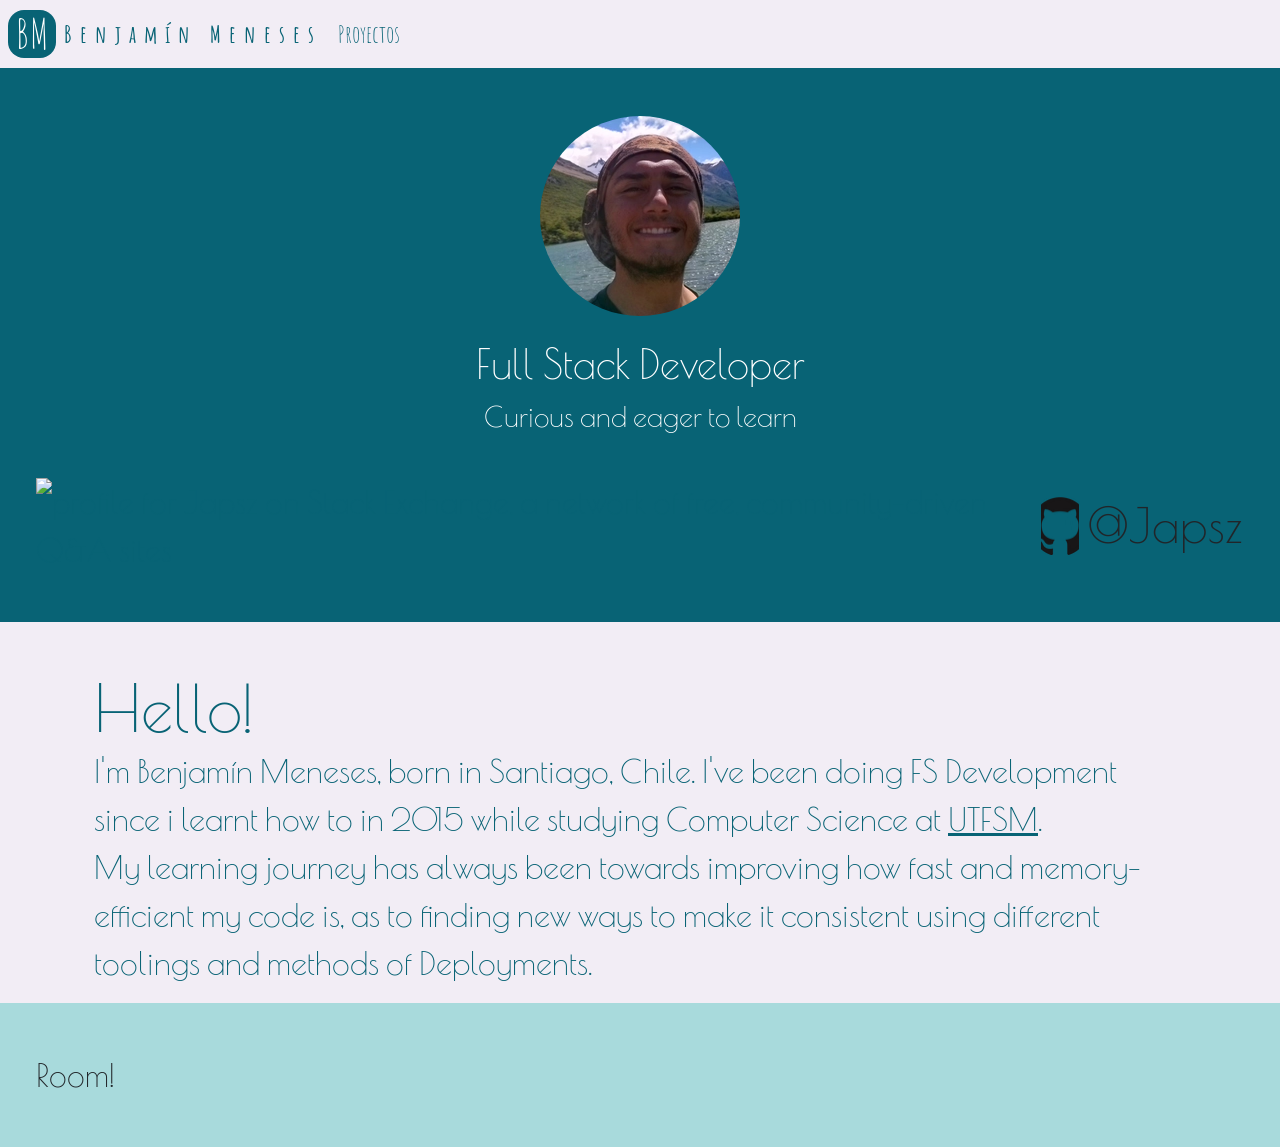
==== commit 9be87582: "Update from https://github.com/Japsz/portafolio/commit/4d854ec042bcaf5a6318ffd4d0031ac1e923d8ca" ====
--- a/index.html
+++ b/index.html
@@ -1 +1 @@
-<!DOCTYPE html><html lang="en"><head><meta charSet="utf-8"/><meta http-equiv="x-ua-compatible" content="ie=edge"/><meta name="viewport" content="width=device-width, initial-scale=1, shrink-to-fit=no"/><style data-href="/styles.8f29acf4923b69b1964b.css" data-identity="gatsby-global-css">@import url(//fonts.googleapis.com/css?family=Amatic+SC);@import url(//fonts.googleapis.com/css?family=Poiret+One);header{box-shadow:0 0 .5rem .2rem rgba(8,99,117,.5);font-family:Amatic SC;font-size:1.5rem;z-index:2}header .nav{margin:0 .5rem;padding:.5rem 0}header .nav,header .navLogo{align-items:center;display:flex}header .navLogo{color:#086375;font-weight:600;letter-spacing:8px;text-decoration:none}header .navLogo span{align-items:center;background-color:#086375;border-radius:16px;color:#fff;display:flex;font-size:2.5rem;font-weight:500;height:3rem;justify-content:center;letter-spacing:1px;margin-right:.5rem;padding:.3rem;width:3rem}:root{--bs-blue:#0d6efd;--bs-indigo:#6610f2;--bs-purple:#6f42c1;--bs-pink:#d63384;--bs-red:#dc3545;--bs-orange:#fd7e14;--bs-yellow:#ffc107;--bs-green:#198754;--bs-teal:#20c997;--bs-cyan:#0dcaf0;--bs-white:#fff;--bs-gray:#6c757d;--bs-gray-dark:#343a40;--bs-gray-100:#f8f9fa;--bs-gray-200:#e9ecef;--bs-gray-300:#dee2e6;--bs-gray-400:#ced4da;--bs-gray-500:#adb5bd;--bs-gray-600:#6c757d;--bs-gray-700:#495057;--bs-gray-800:#343a40;--bs-gray-900:#212529;--bs-primary:#086375;--bs-secondary:#a8dadc;--bs-success:#198754;--bs-info:#0dcaf0;--bs-warning:#fff689;--bs-danger:#c14953;--bs-light:#f8f9fa;--bs-dark:#212529;--bs-primary-rgb:8,99,117;--bs-secondary-rgb:168,218,220;--bs-success-rgb:25,135,84;--bs-info-rgb:13,202,240;--bs-warning-rgb:255,246,137;--bs-danger-rgb:193,73,83;--bs-light-rgb:248,249,250;--bs-dark-rgb:33,37,41;--bs-white-rgb:255,255,255;--bs-black-rgb:0,0,0;--bs-body-rgb:33,37,41;--bs-font-sans-serif:system-ui,-apple-system,"Segoe UI",Roboto,"Helvetica Neue",Arial,"Noto Sans","Liberation Sans",sans-serif,"Apple Color Emoji","Segoe UI Emoji","Segoe UI Symbol","Noto Color Emoji";--bs-font-monospace:SFMono-Regular,Menlo,Monaco,Consolas,"Liberation Mono","Courier New",monospace;--bs-gradient:linear-gradient(180deg,hsla(0,0%,100%,0.15),hsla(0,0%,100%,0));--bs-body-font-family:Poiret One;--bs-body-font-size:2rem;--bs-body-font-weight:400;--bs-body-line-height:1.5;--bs-body-color:#212529;--bs-body-bg:#ede6f2b7}*,:after,:before{box-sizing:border-box}@media(prefers-reduced-motion:no-preference){:root{scroll-behavior:smooth}}body{-webkit-text-size-adjust:100%;-webkit-tap-highlight-color:rgba(0,0,0,0);background-color:var(--bs-body-bg);color:var(--bs-body-color);font-family:var(--bs-body-font-family);font-size:var(--bs-body-font-size);font-weight:var(--bs-body-font-weight);line-height:var(--bs-body-line-height);margin:0;text-align:var(--bs-body-text-align)}hr{background-color:currentColor;border:0;color:inherit;margin:1rem 0;opacity:.25}hr:not([size]){height:1px}.h1,.h2,.h3,.h4,.h5,.h6,h1,h2,h3,h4,h5,h6{font-weight:500;line-height:1.2;margin-bottom:.5rem;margin-top:0}.h1,h1{font-size:calc(1.625rem + 4.5vw)}@media(min-width:1200px){.h1,h1{font-size:5rem}}.h2,h2{font-size:calc(1.525rem + 3.3vw)}@media(min-width:1200px){.h2,h2{font-size:4rem}}.h3,h3{font-size:calc(1.475rem + 2.7vw)}@media(min-width:1200px){.h3,h3{font-size:3.5rem}}.h4,h4{font-size:calc(1.425rem + 2.1vw)}@media(min-width:1200px){.h4,h4{font-size:3rem}}.h5,h5{font-size:calc(1.375rem + 1.5vw)}@media(min-width:1200px){.h5,h5{font-size:2.5rem}}.h6,h6{font-size:calc(1.325rem + .9vw)}@media(min-width:1200px){.h6,h6{font-size:2rem}}p{margin-bottom:1rem;margin-top:0}abbr[data-bs-original-title],abbr[title]{cursor:help;-webkit-text-decoration:underline dotted;text-decoration:underline dotted;-webkit-text-decoration-skip-ink:none;text-decoration-skip-ink:none}address{font-style:normal;line-height:inherit;margin-bottom:1rem}ol,ul{padding-left:2rem}dl,ol,ul{margin-bottom:1rem;margin-top:0}ol ol,ol ul,ul ol,ul ul{margin-bottom:0}dt{font-weight:700}dd{margin-bottom:.5rem;margin-left:0}blockquote{margin:0 0 1rem}b,strong{font-weight:bolder}.small,small{font-size:.875em}.mark,mark{background-color:#fcf8e3;padding:.2em}sub,sup{font-size:.75em;line-height:0;position:relative;vertical-align:baseline}sub{bottom:-.25em}sup{top:-.5em}a{color:#086375;text-decoration:underline}a:hover{color:#064f5e}a:not([href]):not([class]),a:not([href]):not([class]):hover{color:inherit;text-decoration:none}code,kbd,pre,samp{direction:ltr;font-family:var(--bs-font-monospace);font-size:1em;unicode-bidi:bidi-override}pre{display:block;font-size:.875em;margin-bottom:1rem;margin-top:0;overflow:auto}pre code{color:inherit;font-size:inherit;word-break:normal}code{word-wrap:break-word;color:#d63384;font-size:.875em}a>code{color:inherit}kbd{background-color:#212529;border-radius:.2rem;color:#fff;font-size:.875em;padding:.2rem .4rem}kbd kbd{font-size:1em;font-weight:700;padding:0}figure{margin:0 0 1rem}img,svg{vertical-align:middle}table{border-collapse:collapse;caption-side:bottom}caption{color:#6c757d;padding-bottom:.5rem;padding-top:.5rem;text-align:left}th{text-align:inherit;text-align:-webkit-match-parent}tbody,td,tfoot,th,thead,tr{border:0 solid;border-color:inherit}label{display:inline-block}button{border-radius:0}button:focus:not(:focus-visible){outline:0}button,input,optgroup,select,textarea{font-family:inherit;font-size:inherit;line-height:inherit;margin:0}button,select{text-transform:none}[role=button]{cursor:pointer}select{word-wrap:normal}select:disabled{opacity:1}[list]::-webkit-calendar-picker-indicator{display:none}[type=button],[type=reset],[type=submit],button{-webkit-appearance:button}[type=button]:not(:disabled),[type=reset]:not(:disabled),[type=submit]:not(:disabled),button:not(:disabled){cursor:pointer}::-moz-focus-inner{border-style:none;padding:0}textarea{resize:vertical}fieldset{border:0;margin:0;min-width:0;padding:0}legend{float:left;font-size:calc(1.275rem + .3vw);line-height:inherit;margin-bottom:.5rem;padding:0;width:100%}@media(min-width:1200px){legend{font-size:1.5rem}}legend+*{clear:left}::-webkit-datetime-edit-day-field,::-webkit-datetime-edit-fields-wrapper,::-webkit-datetime-edit-hour-field,::-webkit-datetime-edit-minute,::-webkit-datetime-edit-month-field,::-webkit-datetime-edit-text,::-webkit-datetime-edit-year-field{padding:0}::-webkit-inner-spin-button{height:auto}[type=search]{-webkit-appearance:textfield;outline-offset:-2px}::-webkit-search-decoration{-webkit-appearance:none}::-webkit-color-swatch-wrapper{padding:0}::file-selector-button{font:inherit}::-webkit-file-upload-button{-webkit-appearance:button;font:inherit}output{display:inline-block}iframe{border:0}summary{cursor:pointer;display:list-item}progress{vertical-align:baseline}[hidden]{display:none!important}.lead{font-size:calc(1.375rem + 1.5vw);font-weight:300}@media(min-width:1200px){.lead{font-size:2.5rem}}.display-1{font-size:calc(1.625rem + 4.5vw);font-weight:300;line-height:1.2}@media(min-width:1200px){.display-1{font-size:5rem}}.display-2{font-size:calc(1.575rem + 3.9vw);font-weight:300;line-height:1.2}@media(min-width:1200px){.display-2{font-size:4.5rem}}.display-3{font-size:calc(1.525rem + 3.3vw);font-weight:300;line-height:1.2}@media(min-width:1200px){.display-3{font-size:4rem}}.display-4{font-size:calc(1.475rem + 2.7vw);font-weight:300;line-height:1.2}@media(min-width:1200px){.display-4{font-size:3.5rem}}.display-5{font-size:calc(1.425rem + 2.1vw);font-weight:300;line-height:1.2}@media(min-width:1200px){.display-5{font-size:3rem}}.display-6{font-size:calc(1.375rem + 1.5vw);font-weight:300;line-height:1.2}@media(min-width:1200px){.display-6{font-size:2.5rem}}.list-inline,.list-unstyled{list-style:none;padding-left:0}.list-inline-item{display:inline-block}.list-inline-item:not(:last-child){margin-right:.5rem}.initialism{font-size:.875em;text-transform:uppercase}.blockquote{font-size:calc(1.375rem + 1.5vw);margin-bottom:1rem}@media(min-width:1200px){.blockquote{font-size:2.5rem}}.blockquote>:last-child{margin-bottom:0}.blockquote-footer{color:#6c757d;font-size:.875em;margin-bottom:1rem;margin-top:-1rem}.blockquote-footer:before{content:"— "}.img-fluid,.img-thumbnail{height:auto;max-width:100%}.img-thumbnail{background-color:#ede6f2b7;border:1px solid #dee2e6;border-radius:.25rem;padding:.25rem}.figure{display:inline-block}.figure-img{line-height:1;margin-bottom:.5rem}.figure-caption{color:#6c757d;font-size:.875em}.container,.container-fluid,.container-lg,.container-md,.container-sm,.container-xl,.container-xxl{margin-left:auto;margin-right:auto;padding-left:var(--bs-gutter-x,.75rem);padding-right:var(--bs-gutter-x,.75rem);width:100%}@media(min-width:576px){.container,.container-sm{max-width:540px}}@media(min-width:768px){.container,.container-md,.container-sm{max-width:720px}}@media(min-width:992px){.container,.container-lg,.container-md,.container-sm{max-width:960px}}@media(min-width:1200px){.container,.container-lg,.container-md,.container-sm,.container-xl{max-width:1140px}}@media(min-width:1400px){.container,.container-lg,.container-md,.container-sm,.container-xl,.container-xxl{max-width:1320px}}.row{--bs-gutter-x:1.5rem;--bs-gutter-y:0;display:flex;flex-wrap:wrap;margin-left:calc(var(--bs-gutter-x)*-.5);margin-right:calc(var(--bs-gutter-x)*-.5);margin-top:calc(var(--bs-gutter-y)*-1)}.row>*{flex-shrink:0;margin-top:var(--bs-gutter-y);max-width:100%;padding-left:calc(var(--bs-gutter-x)*.5);padding-right:calc(var(--bs-gutter-x)*.5);width:100%}.col{flex:1 0}.row-cols-auto>*{flex:0 0 auto;width:auto}.row-cols-1>*{flex:0 0 auto;width:100%}.row-cols-2>*{flex:0 0 auto;width:50%}.row-cols-3>*{flex:0 0 auto;width:33.3333333333%}.row-cols-4>*{flex:0 0 auto;width:25%}.row-cols-5>*{flex:0 0 auto;width:20%}.row-cols-6>*{flex:0 0 auto;width:16.6666666667%}.col-auto{flex:0 0 auto;width:auto}.col-1{flex:0 0 auto;width:8.33333333%}.col-2{flex:0 0 auto;width:16.66666667%}.col-3{flex:0 0 auto;width:25%}.col-4{flex:0 0 auto;width:33.33333333%}.col-5{flex:0 0 auto;width:41.66666667%}.col-6{flex:0 0 auto;width:50%}.col-7{flex:0 0 auto;width:58.33333333%}.col-8{flex:0 0 auto;width:66.66666667%}.col-9{flex:0 0 auto;width:75%}.col-10{flex:0 0 auto;width:83.33333333%}.col-11{flex:0 0 auto;width:91.66666667%}.col-12{flex:0 0 auto;width:100%}.offset-1{margin-left:8.33333333%}.offset-2{margin-left:16.66666667%}.offset-3{margin-left:25%}.offset-4{margin-left:33.33333333%}.offset-5{margin-left:41.66666667%}.offset-6{margin-left:50%}.offset-7{margin-left:58.33333333%}.offset-8{margin-left:66.66666667%}.offset-9{margin-left:75%}.offset-10{margin-left:83.33333333%}.offset-11{margin-left:91.66666667%}.g-0,.gx-0{--bs-gutter-x:0}.g-0,.gy-0{--bs-gutter-y:0}.g-1,.gx-1{--bs-gutter-x:0.25rem}.g-1,.gy-1{--bs-gutter-y:0.25rem}.g-2,.gx-2{--bs-gutter-x:0.5rem}.g-2,.gy-2{--bs-gutter-y:0.5rem}.g-3,.gx-3{--bs-gutter-x:1rem}.g-3,.gy-3{--bs-gutter-y:1rem}.g-4,.gx-4{--bs-gutter-x:1.5rem}.g-4,.gy-4{--bs-gutter-y:1.5rem}.g-5,.gx-5{--bs-gutter-x:3rem}.g-5,.gy-5{--bs-gutter-y:3rem}@media(min-width:576px){.col-sm{flex:1 0}.row-cols-sm-auto>*{flex:0 0 auto;width:auto}.row-cols-sm-1>*{flex:0 0 auto;width:100%}.row-cols-sm-2>*{flex:0 0 auto;width:50%}.row-cols-sm-3>*{flex:0 0 auto;width:33.3333333333%}.row-cols-sm-4>*{flex:0 0 auto;width:25%}.row-cols-sm-5>*{flex:0 0 auto;width:20%}.row-cols-sm-6>*{flex:0 0 auto;width:16.6666666667%}.col-sm-auto{flex:0 0 auto;width:auto}.col-sm-1{flex:0 0 auto;width:8.33333333%}.col-sm-2{flex:0 0 auto;width:16.66666667%}.col-sm-3{flex:0 0 auto;width:25%}.col-sm-4{flex:0 0 auto;width:33.33333333%}.col-sm-5{flex:0 0 auto;width:41.66666667%}.col-sm-6{flex:0 0 auto;width:50%}.col-sm-7{flex:0 0 auto;width:58.33333333%}.col-sm-8{flex:0 0 auto;width:66.66666667%}.col-sm-9{flex:0 0 auto;width:75%}.col-sm-10{flex:0 0 auto;width:83.33333333%}.col-sm-11{flex:0 0 auto;width:91.66666667%}.col-sm-12{flex:0 0 auto;width:100%}.offset-sm-0{margin-left:0}.offset-sm-1{margin-left:8.33333333%}.offset-sm-2{margin-left:16.66666667%}.offset-sm-3{margin-left:25%}.offset-sm-4{margin-left:33.33333333%}.offset-sm-5{margin-left:41.66666667%}.offset-sm-6{margin-left:50%}.offset-sm-7{margin-left:58.33333333%}.offset-sm-8{margin-left:66.66666667%}.offset-sm-9{margin-left:75%}.offset-sm-10{margin-left:83.33333333%}.offset-sm-11{margin-left:91.66666667%}.g-sm-0,.gx-sm-0{--bs-gutter-x:0}.g-sm-0,.gy-sm-0{--bs-gutter-y:0}.g-sm-1,.gx-sm-1{--bs-gutter-x:0.25rem}.g-sm-1,.gy-sm-1{--bs-gutter-y:0.25rem}.g-sm-2,.gx-sm-2{--bs-gutter-x:0.5rem}.g-sm-2,.gy-sm-2{--bs-gutter-y:0.5rem}.g-sm-3,.gx-sm-3{--bs-gutter-x:1rem}.g-sm-3,.gy-sm-3{--bs-gutter-y:1rem}.g-sm-4,.gx-sm-4{--bs-gutter-x:1.5rem}.g-sm-4,.gy-sm-4{--bs-gutter-y:1.5rem}.g-sm-5,.gx-sm-5{--bs-gutter-x:3rem}.g-sm-5,.gy-sm-5{--bs-gutter-y:3rem}}@media(min-width:768px){.col-md{flex:1 0}.row-cols-md-auto>*{flex:0 0 auto;width:auto}.row-cols-md-1>*{flex:0 0 auto;width:100%}.row-cols-md-2>*{flex:0 0 auto;width:50%}.row-cols-md-3>*{flex:0 0 auto;width:33.3333333333%}.row-cols-md-4>*{flex:0 0 auto;width:25%}.row-cols-md-5>*{flex:0 0 auto;width:20%}.row-cols-md-6>*{flex:0 0 auto;width:16.6666666667%}.col-md-auto{flex:0 0 auto;width:auto}.col-md-1{flex:0 0 auto;width:8.33333333%}.col-md-2{flex:0 0 auto;width:16.66666667%}.col-md-3{flex:0 0 auto;width:25%}.col-md-4{flex:0 0 auto;width:33.33333333%}.col-md-5{flex:0 0 auto;width:41.66666667%}.col-md-6{flex:0 0 auto;width:50%}.col-md-7{flex:0 0 auto;width:58.33333333%}.col-md-8{flex:0 0 auto;width:66.66666667%}.col-md-9{flex:0 0 auto;width:75%}.col-md-10{flex:0 0 auto;width:83.33333333%}.col-md-11{flex:0 0 auto;width:91.66666667%}.col-md-12{flex:0 0 auto;width:100%}.offset-md-0{margin-left:0}.offset-md-1{margin-left:8.33333333%}.offset-md-2{margin-left:16.66666667%}.offset-md-3{margin-left:25%}.offset-md-4{margin-left:33.33333333%}.offset-md-5{margin-left:41.66666667%}.offset-md-6{margin-left:50%}.offset-md-7{margin-left:58.33333333%}.offset-md-8{margin-left:66.66666667%}.offset-md-9{margin-left:75%}.offset-md-10{margin-left:83.33333333%}.offset-md-11{margin-left:91.66666667%}.g-md-0,.gx-md-0{--bs-gutter-x:0}.g-md-0,.gy-md-0{--bs-gutter-y:0}.g-md-1,.gx-md-1{--bs-gutter-x:0.25rem}.g-md-1,.gy-md-1{--bs-gutter-y:0.25rem}.g-md-2,.gx-md-2{--bs-gutter-x:0.5rem}.g-md-2,.gy-md-2{--bs-gutter-y:0.5rem}.g-md-3,.gx-md-3{--bs-gutter-x:1rem}.g-md-3,.gy-md-3{--bs-gutter-y:1rem}.g-md-4,.gx-md-4{--bs-gutter-x:1.5rem}.g-md-4,.gy-md-4{--bs-gutter-y:1.5rem}.g-md-5,.gx-md-5{--bs-gutter-x:3rem}.g-md-5,.gy-md-5{--bs-gutter-y:3rem}}@media(min-width:992px){.col-lg{flex:1 0}.row-cols-lg-auto>*{flex:0 0 auto;width:auto}.row-cols-lg-1>*{flex:0 0 auto;width:100%}.row-cols-lg-2>*{flex:0 0 auto;width:50%}.row-cols-lg-3>*{flex:0 0 auto;width:33.3333333333%}.row-cols-lg-4>*{flex:0 0 auto;width:25%}.row-cols-lg-5>*{flex:0 0 auto;width:20%}.row-cols-lg-6>*{flex:0 0 auto;width:16.6666666667%}.col-lg-auto{flex:0 0 auto;width:auto}.col-lg-1{flex:0 0 auto;width:8.33333333%}.col-lg-2{flex:0 0 auto;width:16.66666667%}.col-lg-3{flex:0 0 auto;width:25%}.col-lg-4{flex:0 0 auto;width:33.33333333%}.col-lg-5{flex:0 0 auto;width:41.66666667%}.col-lg-6{flex:0 0 auto;width:50%}.col-lg-7{flex:0 0 auto;width:58.33333333%}.col-lg-8{flex:0 0 auto;width:66.66666667%}.col-lg-9{flex:0 0 auto;width:75%}.col-lg-10{flex:0 0 auto;width:83.33333333%}.col-lg-11{flex:0 0 auto;width:91.66666667%}.col-lg-12{flex:0 0 auto;width:100%}.offset-lg-0{margin-left:0}.offset-lg-1{margin-left:8.33333333%}.offset-lg-2{margin-left:16.66666667%}.offset-lg-3{margin-left:25%}.offset-lg-4{margin-left:33.33333333%}.offset-lg-5{margin-left:41.66666667%}.offset-lg-6{margin-left:50%}.offset-lg-7{margin-left:58.33333333%}.offset-lg-8{margin-left:66.66666667%}.offset-lg-9{margin-left:75%}.offset-lg-10{margin-left:83.33333333%}.offset-lg-11{margin-left:91.66666667%}.g-lg-0,.gx-lg-0{--bs-gutter-x:0}.g-lg-0,.gy-lg-0{--bs-gutter-y:0}.g-lg-1,.gx-lg-1{--bs-gutter-x:0.25rem}.g-lg-1,.gy-lg-1{--bs-gutter-y:0.25rem}.g-lg-2,.gx-lg-2{--bs-gutter-x:0.5rem}.g-lg-2,.gy-lg-2{--bs-gutter-y:0.5rem}.g-lg-3,.gx-lg-3{--bs-gutter-x:1rem}.g-lg-3,.gy-lg-3{--bs-gutter-y:1rem}.g-lg-4,.gx-lg-4{--bs-gutter-x:1.5rem}.g-lg-4,.gy-lg-4{--bs-gutter-y:1.5rem}.g-lg-5,.gx-lg-5{--bs-gutter-x:3rem}.g-lg-5,.gy-lg-5{--bs-gutter-y:3rem}}@media(min-width:1200px){.col-xl{flex:1 0}.row-cols-xl-auto>*{flex:0 0 auto;width:auto}.row-cols-xl-1>*{flex:0 0 auto;width:100%}.row-cols-xl-2>*{flex:0 0 auto;width:50%}.row-cols-xl-3>*{flex:0 0 auto;width:33.3333333333%}.row-cols-xl-4>*{flex:0 0 auto;width:25%}.row-cols-xl-5>*{flex:0 0 auto;width:20%}.row-cols-xl-6>*{flex:0 0 auto;width:16.6666666667%}.col-xl-auto{flex:0 0 auto;width:auto}.col-xl-1{flex:0 0 auto;width:8.33333333%}.col-xl-2{flex:0 0 auto;width:16.66666667%}.col-xl-3{flex:0 0 auto;width:25%}.col-xl-4{flex:0 0 auto;width:33.33333333%}.col-xl-5{flex:0 0 auto;width:41.66666667%}.col-xl-6{flex:0 0 auto;width:50%}.col-xl-7{flex:0 0 auto;width:58.33333333%}.col-xl-8{flex:0 0 auto;width:66.66666667%}.col-xl-9{flex:0 0 auto;width:75%}.col-xl-10{flex:0 0 auto;width:83.33333333%}.col-xl-11{flex:0 0 auto;width:91.66666667%}.col-xl-12{flex:0 0 auto;width:100%}.offset-xl-0{margin-left:0}.offset-xl-1{margin-left:8.33333333%}.offset-xl-2{margin-left:16.66666667%}.offset-xl-3{margin-left:25%}.offset-xl-4{margin-left:33.33333333%}.offset-xl-5{margin-left:41.66666667%}.offset-xl-6{margin-left:50%}.offset-xl-7{margin-left:58.33333333%}.offset-xl-8{margin-left:66.66666667%}.offset-xl-9{margin-left:75%}.offset-xl-10{margin-left:83.33333333%}.offset-xl-11{margin-left:91.66666667%}.g-xl-0,.gx-xl-0{--bs-gutter-x:0}.g-xl-0,.gy-xl-0{--bs-gutter-y:0}.g-xl-1,.gx-xl-1{--bs-gutter-x:0.25rem}.g-xl-1,.gy-xl-1{--bs-gutter-y:0.25rem}.g-xl-2,.gx-xl-2{--bs-gutter-x:0.5rem}.g-xl-2,.gy-xl-2{--bs-gutter-y:0.5rem}.g-xl-3,.gx-xl-3{--bs-gutter-x:1rem}.g-xl-3,.gy-xl-3{--bs-gutter-y:1rem}.g-xl-4,.gx-xl-4{--bs-gutter-x:1.5rem}.g-xl-4,.gy-xl-4{--bs-gutter-y:1.5rem}.g-xl-5,.gx-xl-5{--bs-gutter-x:3rem}.g-xl-5,.gy-xl-5{--bs-gutter-y:3rem}}@media(min-width:1400px){.col-xxl{flex:1 0}.row-cols-xxl-auto>*{flex:0 0 auto;width:auto}.row-cols-xxl-1>*{flex:0 0 auto;width:100%}.row-cols-xxl-2>*{flex:0 0 auto;width:50%}.row-cols-xxl-3>*{flex:0 0 auto;width:33.3333333333%}.row-cols-xxl-4>*{flex:0 0 auto;width:25%}.row-cols-xxl-5>*{flex:0 0 auto;width:20%}.row-cols-xxl-6>*{flex:0 0 auto;width:16.6666666667%}.col-xxl-auto{flex:0 0 auto;width:auto}.col-xxl-1{flex:0 0 auto;width:8.33333333%}.col-xxl-2{flex:0 0 auto;width:16.66666667%}.col-xxl-3{flex:0 0 auto;width:25%}.col-xxl-4{flex:0 0 auto;width:33.33333333%}.col-xxl-5{flex:0 0 auto;width:41.66666667%}.col-xxl-6{flex:0 0 auto;width:50%}.col-xxl-7{flex:0 0 auto;width:58.33333333%}.col-xxl-8{flex:0 0 auto;width:66.66666667%}.col-xxl-9{flex:0 0 auto;width:75%}.col-xxl-10{flex:0 0 auto;width:83.33333333%}.col-xxl-11{flex:0 0 auto;width:91.66666667%}.col-xxl-12{flex:0 0 auto;width:100%}.offset-xxl-0{margin-left:0}.offset-xxl-1{margin-left:8.33333333%}.offset-xxl-2{margin-left:16.66666667%}.offset-xxl-3{margin-left:25%}.offset-xxl-4{margin-left:33.33333333%}.offset-xxl-5{margin-left:41.66666667%}.offset-xxl-6{margin-left:50%}.offset-xxl-7{margin-left:58.33333333%}.offset-xxl-8{margin-left:66.66666667%}.offset-xxl-9{margin-left:75%}.offset-xxl-10{margin-left:83.33333333%}.offset-xxl-11{margin-left:91.66666667%}.g-xxl-0,.gx-xxl-0{--bs-gutter-x:0}.g-xxl-0,.gy-xxl-0{--bs-gutter-y:0}.g-xxl-1,.gx-xxl-1{--bs-gutter-x:0.25rem}.g-xxl-1,.gy-xxl-1{--bs-gutter-y:0.25rem}.g-xxl-2,.gx-xxl-2{--bs-gutter-x:0.5rem}.g-xxl-2,.gy-xxl-2{--bs-gutter-y:0.5rem}.g-xxl-3,.gx-xxl-3{--bs-gutter-x:1rem}.g-xxl-3,.gy-xxl-3{--bs-gutter-y:1rem}.g-xxl-4,.gx-xxl-4{--bs-gutter-x:1.5rem}.g-xxl-4,.gy-xxl-4{--bs-gutter-y:1.5rem}.g-xxl-5,.gx-xxl-5{--bs-gutter-x:3rem}.g-xxl-5,.gy-xxl-5{--bs-gutter-y:3rem}}.form-label{margin-bottom:.5rem}.col-form-label{font-size:inherit;line-height:1.5;margin-bottom:0;padding-bottom:calc(.375rem + 1px);padding-top:calc(.375rem + 1px)}.col-form-label-lg{font-size:calc(1.375rem + 1.5vw);padding-bottom:calc(.5rem + 1px);padding-top:calc(.5rem + 1px)}@media(min-width:1200px){.col-form-label-lg{font-size:2.5rem}}.col-form-label-sm{font-size:calc(1.3rem + .6vw);padding-bottom:calc(.25rem + 1px);padding-top:calc(.25rem + 1px)}@media(min-width:1200px){.col-form-label-sm{font-size:1.75rem}}.form-text{color:#6c757d;font-size:.875em;margin-top:.25rem}.form-control{-webkit-appearance:none;appearance:none;background-clip:padding-box;background-color:#ede6f2b7;border:1px solid #ced4da;border-radius:.25rem;color:#212529;display:block;font-size:calc(1.325rem + .9vw);font-weight:400;line-height:1.5;padding:.375rem .75rem;transition:border-color .15s ease-in-out,box-shadow .15s ease-in-out;width:100%}@media(min-width:1200px){.form-control{font-size:2rem}}@media(prefers-reduced-motion:reduce){.form-control{transition:none}}.form-control[type=file]{overflow:hidden}.form-control[type=file]:not(:disabled):not([readonly]){cursor:pointer}.form-control:focus{background-color:#ede6f2b7;border-color:#84b1ba;box-shadow:0 0 0 .25rem rgba(8,99,117,.25);color:#212529;outline:0}.form-control::-webkit-date-and-time-value{height:1.5em}.form-control::-webkit-input-placeholder{color:#6c757d;opacity:1}.form-control:-ms-input-placeholder{color:#6c757d;opacity:1}.form-control::placeholder{color:#6c757d;opacity:1}.form-control:disabled,.form-control[readonly]{background-color:#e9ecef;opacity:1}.form-control::file-selector-button{-webkit-margin-end:.75rem;background-color:#e9ecef;border:0 solid;border-color:inherit;border-inline-end-width:1px;border-radius:0;color:#212529;margin:-.375rem -.75rem;margin-inline-end:.75rem;padding:.375rem .75rem;pointer-events:none;transition:color .15s ease-in-out,background-color .15s ease-in-out,border-color .15s ease-in-out,box-shadow .15s ease-in-out}@media(prefers-reduced-motion:reduce){.form-control::-webkit-file-upload-button{-webkit-transition:none;transition:none}.form-control::file-selector-button{transition:none}}.form-control:hover:not(:disabled):not([readonly])::file-selector-button{background-color:#dde0e3}.form-control::-webkit-file-upload-button{-webkit-margin-end:.75rem;background-color:#e9ecef;border:0 solid;border-color:inherit;border-inline-end-width:1px;border-radius:0;color:#212529;margin:-.375rem -.75rem;margin-inline-end:.75rem;padding:.375rem .75rem;pointer-events:none;-webkit-transition:color .15s ease-in-out,background-color .15s ease-in-out,border-color .15s ease-in-out,box-shadow .15s ease-in-out;transition:color .15s ease-in-out,background-color .15s ease-in-out,border-color .15s ease-in-out,box-shadow .15s ease-in-out}@media(prefers-reduced-motion:reduce){.form-control::-webkit-file-upload-button{-webkit-transition:none;transition:none}}.form-control:hover:not(:disabled):not([readonly])::-webkit-file-upload-button{background-color:#dde0e3}.form-control-plaintext{background-color:transparent;border:solid transparent;border-width:1px 0;color:#212529;display:block;line-height:1.5;margin-bottom:0;padding:.375rem 0;width:100%}.form-control-plaintext.form-control-lg,.form-control-plaintext.form-control-sm{padding-left:0;padding-right:0}.form-control-sm{border-radius:.2rem;font-size:calc(1.3rem + .6vw);min-height:calc(1.5em + .5rem + 2px);padding:.25rem .5rem}@media(min-width:1200px){.form-control-sm{font-size:1.75rem}}.form-control-sm::file-selector-button{-webkit-margin-end:.5rem;margin:-.25rem -.5rem;margin-inline-end:.5rem;padding:.25rem .5rem}.form-control-sm::-webkit-file-upload-button{-webkit-margin-end:.5rem;margin:-.25rem -.5rem;margin-inline-end:.5rem;padding:.25rem .5rem}.form-control-lg{border-radius:.3rem;font-size:calc(1.375rem + 1.5vw);min-height:calc(1.5em + 1rem + 2px);padding:.5rem 1rem}@media(min-width:1200px){.form-control-lg{font-size:2.5rem}}.form-control-lg::file-selector-button{-webkit-margin-end:1rem;margin:-.5rem -1rem;margin-inline-end:1rem;padding:.5rem 1rem}.form-control-lg::-webkit-file-upload-button{-webkit-margin-end:1rem;margin:-.5rem -1rem;margin-inline-end:1rem;padding:.5rem 1rem}textarea.form-control{min-height:calc(1.5em + .75rem + 2px)}textarea.form-control-sm{min-height:calc(1.5em + .5rem + 2px)}textarea.form-control-lg{min-height:calc(1.5em + 1rem + 2px)}.form-control-color{height:auto;padding:.375rem;width:3rem}.form-control-color:not(:disabled):not([readonly]){cursor:pointer}.form-control-color::-moz-color-swatch{border-radius:.25rem;height:1.5em}.form-control-color::-webkit-color-swatch{border-radius:.25rem;height:1.5em}.form-select{-moz-padding-start:calc(.75rem - 3px);-webkit-appearance:none;appearance:none;background-color:#ede6f2b7;background-image:url("data:image/svg+xml;charset=utf-8,%3Csvg xmlns='http://www.w3.org/2000/svg' viewBox='0 0 16 16'%3E%3Cpath fill='none' stroke='%23343a40' stroke-linecap='round' stroke-linejoin='round' stroke-width='2' d='m2 5 6 6 6-6'/%3E%3C/svg%3E");background-position:right .75rem center;background-repeat:no-repeat;background-size:16px 12px;border:1px solid #ced4da;border-radius:.25rem;color:#212529;display:block;font-size:calc(1.325rem + .9vw);font-weight:400;line-height:1.5;padding:.375rem 2.25rem .375rem .75rem;transition:border-color .15s ease-in-out,box-shadow .15s ease-in-out;width:100%}@media(min-width:1200px){.form-select{font-size:2rem}}@media(prefers-reduced-motion:reduce){.form-select{transition:none}}.form-select:focus{border-color:#84b1ba;box-shadow:0 0 0 .25rem rgba(8,99,117,.25);outline:0}.form-select[multiple],.form-select[size]:not([size="1"]){background-image:none;padding-right:.75rem}.form-select:disabled{background-color:#e9ecef}.form-select:-moz-focusring{color:transparent;text-shadow:0 0 0 #212529}.form-select-sm{font-size:calc(1.3rem + .6vw);padding-bottom:.25rem;padding-left:.5rem;padding-top:.25rem}@media(min-width:1200px){.form-select-sm{font-size:1.75rem}}.form-select-lg{font-size:calc(1.375rem + 1.5vw);padding-bottom:.5rem;padding-left:1rem;padding-top:.5rem}@media(min-width:1200px){.form-select-lg{font-size:2.5rem}}.form-check{display:block;margin-bottom:.125rem;min-height:3rem;padding-left:1.5em}.form-check .form-check-input{float:left;margin-left:-1.5em}.form-check-input{-webkit-print-color-adjust:exact;-webkit-appearance:none;appearance:none;background-color:#ede6f2b7;background-position:50%;background-repeat:no-repeat;background-size:contain;border:1px solid rgba(0,0,0,.25);color-adjust:exact;height:1em;margin-top:.25em;vertical-align:top;width:1em}.form-check-input[type=checkbox]{border-radius:.25em}.form-check-input[type=radio]{border-radius:50%}.form-check-input:active{-webkit-filter:brightness(90%);filter:brightness(90%)}.form-check-input:focus{border-color:#84b1ba;box-shadow:0 0 0 .25rem rgba(8,99,117,.25);outline:0}.form-check-input:checked{background-color:#086375;border-color:#086375}.form-check-input:checked[type=checkbox]{background-image:url("data:image/svg+xml;charset=utf-8,%3Csvg xmlns='http://www.w3.org/2000/svg' viewBox='0 0 20 20'%3E%3Cpath fill='none' stroke='%23fff' stroke-linecap='round' stroke-linejoin='round' stroke-width='3' d='m6 10 3 3 6-6'/%3E%3C/svg%3E")}.form-check-input:checked[type=radio]{background-image:url("data:image/svg+xml;charset=utf-8,%3Csvg xmlns='http://www.w3.org/2000/svg' viewBox='-4 -4 8 8'%3E%3Ccircle r='2' fill='%23fff'/%3E%3C/svg%3E")}.form-check-input[type=checkbox]:indeterminate{background-color:#086375;background-image:url("data:image/svg+xml;charset=utf-8,%3Csvg xmlns='http://www.w3.org/2000/svg' viewBox='0 0 20 20'%3E%3Cpath fill='none' stroke='%23fff' stroke-linecap='round' stroke-linejoin='round' stroke-width='3' d='M6 10h8'/%3E%3C/svg%3E");border-color:#086375}.form-check-input:disabled{-webkit-filter:none;filter:none;opacity:.5;pointer-events:none}.form-check-input:disabled~.form-check-label,.form-check-input[disabled]~.form-check-label{opacity:.5}.form-switch{padding-left:2.5em}.form-switch .form-check-input{background-image:url("data:image/svg+xml;charset=utf-8,%3Csvg xmlns='http://www.w3.org/2000/svg' viewBox='-4 -4 8 8'%3E%3Ccircle r='3' fill='rgba(0, 0, 0, 0.25)'/%3E%3C/svg%3E");background-position:0;border-radius:2em;margin-left:-2.5em;transition:background-position .15s ease-in-out;width:2em}@media(prefers-reduced-motion:reduce){.form-switch .form-check-input{transition:none}}.form-switch .form-check-input:focus{background-image:url("data:image/svg+xml;charset=utf-8,%3Csvg xmlns='http://www.w3.org/2000/svg' viewBox='-4 -4 8 8'%3E%3Ccircle r='3' fill='%2384b1ba'/%3E%3C/svg%3E")}.form-switch .form-check-input:checked{background-image:url("data:image/svg+xml;charset=utf-8,%3Csvg xmlns='http://www.w3.org/2000/svg' viewBox='-4 -4 8 8'%3E%3Ccircle r='3' fill='%23fff'/%3E%3C/svg%3E");background-position:100%}.form-check-inline{display:inline-block;margin-right:1rem}.btn-check{clip:rect(0,0,0,0);pointer-events:none;position:absolute}.btn-check:disabled+.btn,.btn-check[disabled]+.btn{-webkit-filter:none;filter:none;opacity:.65;pointer-events:none}.form-range{-webkit-appearance:none;appearance:none;background-color:transparent;height:1.5rem;padding:0;width:100%}.form-range:focus{outline:0}.form-range:focus::-webkit-slider-thumb{box-shadow:0 0 0 1px #ede6f2b7,0 0 0 .25rem rgba(8,99,117,.25)}.form-range:focus::-moz-range-thumb{box-shadow:0 0 0 1px #ede6f2b7,0 0 0 .25rem rgba(8,99,117,.25)}.form-range::-moz-focus-outer{border:0}.form-range::-webkit-slider-thumb{-webkit-appearance:none;appearance:none;background-color:#086375;border:0;border-radius:1rem;height:1rem;margin-top:-.25rem;-webkit-transition:background-color .15s ease-in-out,border-color .15s ease-in-out,box-shadow .15s ease-in-out;transition:background-color .15s ease-in-out,border-color .15s ease-in-out,box-shadow .15s ease-in-out;width:1rem}@media(prefers-reduced-motion:reduce){.form-range::-webkit-slider-thumb{-webkit-transition:none;transition:none}}.form-range::-webkit-slider-thumb:active{background-color:#b5d0d6}.form-range::-webkit-slider-runnable-track{background-color:#dee2e6;border-color:transparent;border-radius:1rem;color:transparent;cursor:pointer;height:.5rem;width:100%}.form-range::-moz-range-thumb{appearance:none;background-color:#086375;border:0;border-radius:1rem;height:1rem;-moz-transition:background-color .15s ease-in-out,border-color .15s ease-in-out,box-shadow .15s ease-in-out;transition:background-color .15s ease-in-out,border-color .15s ease-in-out,box-shadow .15s ease-in-out;width:1rem}@media(prefers-reduced-motion:reduce){.form-range::-moz-range-thumb{-moz-transition:none;transition:none}}.form-range::-moz-range-thumb:active{background-color:#b5d0d6}.form-range::-moz-range-track{background-color:#dee2e6;border-color:transparent;border-radius:1rem;color:transparent;cursor:pointer;height:.5rem;width:100%}.form-range:disabled{pointer-events:none}.form-range:disabled::-webkit-slider-thumb{background-color:#adb5bd}.form-range:disabled::-moz-range-thumb{background-color:#adb5bd}.form-floating{position:relative}.form-floating>.form-control,.form-floating>.form-select{height:calc(3.5rem + 2px);line-height:1.25}.form-floating>label{border:1px solid transparent;height:100%;left:0;padding:1rem .75rem;pointer-events:none;position:absolute;top:0;-webkit-transform-origin:0 0;transform-origin:0 0;transition:opacity .1s ease-in-out,-webkit-transform .1s ease-in-out;transition:opacity .1s ease-in-out,transform .1s ease-in-out;transition:opacity .1s ease-in-out,transform .1s ease-in-out,-webkit-transform .1s ease-in-out}@media(prefers-reduced-motion:reduce){.form-floating>label{transition:none}}.form-floating>.form-control{padding:1rem .75rem}.form-floating>.form-control::-webkit-input-placeholder{color:transparent}.form-floating>.form-control:-ms-input-placeholder{color:transparent}.form-floating>.form-control::placeholder{color:transparent}.form-floating>.form-control:not(:-ms-input-placeholder){padding-bottom:.625rem;padding-top:1.625rem}.form-floating>.form-control:focus,.form-floating>.form-control:not(:placeholder-shown){padding-bottom:.625rem;padding-top:1.625rem}.form-floating>.form-control:-webkit-autofill{padding-bottom:.625rem;padding-top:1.625rem}.form-floating>.form-select{padding-bottom:.625rem;padding-top:1.625rem}.form-floating>.form-control:not(:-ms-input-placeholder)~label{opacity:.65;transform:scale(.85) translateY(-.5rem) translateX(.15rem)}.form-floating>.form-control:focus~label,.form-floating>.form-control:not(:placeholder-shown)~label,.form-floating>.form-select~label{opacity:.65;-webkit-transform:scale(.85) translateY(-.5rem) translateX(.15rem);transform:scale(.85) translateY(-.5rem) translateX(.15rem)}.form-floating>.form-control:-webkit-autofill~label{opacity:.65;-webkit-transform:scale(.85) translateY(-.5rem) translateX(.15rem);transform:scale(.85) translateY(-.5rem) translateX(.15rem)}.input-group{align-items:stretch;display:flex;flex-wrap:wrap;position:relative;width:100%}.input-group>.form-control,.input-group>.form-select{flex:1 1 auto;min-width:0;position:relative;width:1%}.input-group>.form-control:focus,.input-group>.form-select:focus{z-index:3}.input-group .btn{position:relative;z-index:2}.input-group .btn:focus{z-index:3}.input-group-text{align-items:center;background-color:#e9ecef;border:1px solid #ced4da;border-radius:.25rem;color:#212529;display:flex;font-size:calc(1.325rem + .9vw);font-weight:400;line-height:1.5;padding:.375rem .75rem;text-align:center;white-space:nowrap}@media(min-width:1200px){.input-group-text{font-size:2rem}}.input-group-lg>.btn,.input-group-lg>.form-control,.input-group-lg>.form-select,.input-group-lg>.input-group-text{border-radius:.3rem;font-size:calc(1.375rem + 1.5vw);padding:.5rem 1rem}@media(min-width:1200px){.input-group-lg>.btn,.input-group-lg>.form-control,.input-group-lg>.form-select,.input-group-lg>.input-group-text{font-size:2.5rem}}.input-group-sm>.btn,.input-group-sm>.form-control,.input-group-sm>.form-select,.input-group-sm>.input-group-text{border-radius:.2rem;font-size:calc(1.3rem + .6vw);padding:.25rem .5rem}@media(min-width:1200px){.input-group-sm>.btn,.input-group-sm>.form-control,.input-group-sm>.form-select,.input-group-sm>.input-group-text{font-size:1.75rem}}.input-group-lg>.form-select,.input-group-sm>.form-select{padding-right:3rem}.input-group.has-validation>.dropdown-toggle:nth-last-child(n+4),.input-group.has-validation>:nth-last-child(n+3):not(.dropdown-toggle):not(.dropdown-menu),.input-group:not(.has-validation)>.dropdown-toggle:nth-last-child(n+3),.input-group:not(.has-validation)>:not(:last-child):not(.dropdown-toggle):not(.dropdown-menu){border-bottom-right-radius:0;border-top-right-radius:0}.input-group>:not(:first-child):not(.dropdown-menu):not(.valid-tooltip):not(.valid-feedback):not(.invalid-tooltip):not(.invalid-feedback){border-bottom-left-radius:0;border-top-left-radius:0;margin-left:-1px}.valid-feedback{color:#198754;display:none;font-size:.875em;margin-top:.25rem;width:100%}.valid-tooltip{background-color:rgba(25,135,84,.9);border-radius:.25rem;color:#fff;display:none;font-size:calc(1.3rem + .6vw);margin-top:.1rem;max-width:100%;padding:.25rem .5rem;position:absolute;top:100%;z-index:5}@media(min-width:1200px){.valid-tooltip{font-size:1.75rem}}.is-valid~.valid-feedback,.is-valid~.valid-tooltip,.was-validated :valid~.valid-feedback,.was-validated :valid~.valid-tooltip{display:block}.form-control.is-valid,.was-validated .form-control:valid{background-image:url("data:image/svg+xml;charset=utf-8,%3Csvg xmlns='http://www.w3.org/2000/svg' viewBox='0 0 8 8'%3E%3Cpath fill='%23198754' d='M2.3 6.73.6 4.53c-.4-1.04.46-1.4 1.1-.8l1.1 1.4 3.4-3.8c.6-.63 1.6-.27 1.2.7l-4 4.6c-.43.5-.8.4-1.1.1z'/%3E%3C/svg%3E");background-position:right calc(.375em + .1875rem) center;background-repeat:no-repeat;background-size:calc(.75em + .375rem) calc(.75em + .375rem);border-color:#198754;padding-right:calc(1.5em + .75rem)}.form-control.is-valid:focus,.was-validated .form-control:valid:focus{border-color:#198754;box-shadow:0 0 0 .25rem rgba(25,135,84,.25)}.was-validated textarea.form-control:valid,textarea.form-control.is-valid{background-position:top calc(.375em + .1875rem) right calc(.375em + .1875rem);padding-right:calc(1.5em + .75rem)}.form-select.is-valid,.was-validated .form-select:valid{border-color:#198754}.form-select.is-valid:not([multiple]):not([size]),.form-select.is-valid:not([multiple])[size="1"],.was-validated .form-select:valid:not([multiple]):not([size]),.was-validated .form-select:valid:not([multiple])[size="1"]{background-image:url("data:image/svg+xml;charset=utf-8,%3Csvg xmlns='http://www.w3.org/2000/svg' viewBox='0 0 16 16'%3E%3Cpath fill='none' stroke='%23343a40' stroke-linecap='round' stroke-linejoin='round' stroke-width='2' d='m2 5 6 6 6-6'/%3E%3C/svg%3E"),url("data:image/svg+xml;charset=utf-8,%3Csvg xmlns='http://www.w3.org/2000/svg' viewBox='0 0 8 8'%3E%3Cpath fill='%23198754' d='M2.3 6.73.6 4.53c-.4-1.04.46-1.4 1.1-.8l1.1 1.4 3.4-3.8c.6-.63 1.6-.27 1.2.7l-4 4.6c-.43.5-.8.4-1.1.1z'/%3E%3C/svg%3E");background-position:right .75rem center,center right 2.25rem;background-size:16px 12px,calc(.75em + .375rem) calc(.75em + .375rem);padding-right:4.125rem}.form-select.is-valid:focus,.was-validated .form-select:valid:focus{border-color:#198754;box-shadow:0 0 0 .25rem rgba(25,135,84,.25)}.form-check-input.is-valid,.was-validated .form-check-input:valid{border-color:#198754}.form-check-input.is-valid:checked,.was-validated .form-check-input:valid:checked{background-color:#198754}.form-check-input.is-valid:focus,.was-validated .form-check-input:valid:focus{box-shadow:0 0 0 .25rem rgba(25,135,84,.25)}.form-check-input.is-valid~.form-check-label,.was-validated .form-check-input:valid~.form-check-label{color:#198754}.form-check-inline .form-check-input~.valid-feedback{margin-left:.5em}.input-group .form-control.is-valid,.input-group .form-select.is-valid,.was-validated .input-group .form-control:valid,.was-validated .input-group .form-select:valid{z-index:1}.input-group .form-control.is-valid:focus,.input-group .form-select.is-valid:focus,.was-validated .input-group .form-control:valid:focus,.was-validated .input-group .form-select:valid:focus{z-index:3}.invalid-feedback{color:#c14953;display:none;font-size:.875em;margin-top:.25rem;width:100%}.invalid-tooltip{background-color:rgba(193,73,83,.9);border-radius:.25rem;color:#fff;display:none;font-size:calc(1.3rem + .6vw);margin-top:.1rem;max-width:100%;padding:.25rem .5rem;position:absolute;top:100%;z-index:5}@media(min-width:1200px){.invalid-tooltip{font-size:1.75rem}}.is-invalid~.invalid-feedback,.is-invalid~.invalid-tooltip,.was-validated :invalid~.invalid-feedback,.was-validated :invalid~.invalid-tooltip{display:block}.form-control.is-invalid,.was-validated .form-control:invalid{background-image:url("data:image/svg+xml;charset=utf-8,%3Csvg xmlns='http://www.w3.org/2000/svg' fill='none' stroke='%23C14953' viewBox='0 0 12 12'%3E%3Ccircle cx='6' cy='6' r='4.5'/%3E%3Cpath stroke-linejoin='round' d='M5.8 3.6h.4L6 6.5z'/%3E%3Ccircle cx='6' cy='8.2' r='.6' fill='%23C14953' stroke='none'/%3E%3C/svg%3E");background-position:right calc(.375em + .1875rem) center;background-repeat:no-repeat;background-size:calc(.75em + .375rem) calc(.75em + .375rem);border-color:#c14953;padding-right:calc(1.5em + .75rem)}.form-control.is-invalid:focus,.was-validated .form-control:invalid:focus{border-color:#c14953;box-shadow:0 0 0 .25rem rgba(193,73,83,.25)}.was-validated textarea.form-control:invalid,textarea.form-control.is-invalid{background-position:top calc(.375em + .1875rem) right calc(.375em + .1875rem);padding-right:calc(1.5em + .75rem)}.form-select.is-invalid,.was-validated .form-select:invalid{border-color:#c14953}.form-select.is-invalid:not([multiple]):not([size]),.form-select.is-invalid:not([multiple])[size="1"],.was-validated .form-select:invalid:not([multiple]):not([size]),.was-validated .form-select:invalid:not([multiple])[size="1"]{background-image:url("data:image/svg+xml;charset=utf-8,%3Csvg xmlns='http://www.w3.org/2000/svg' viewBox='0 0 16 16'%3E%3Cpath fill='none' stroke='%23343a40' stroke-linecap='round' stroke-linejoin='round' stroke-width='2' d='m2 5 6 6 6-6'/%3E%3C/svg%3E"),url("data:image/svg+xml;charset=utf-8,%3Csvg xmlns='http://www.w3.org/2000/svg' fill='none' stroke='%23C14953' viewBox='0 0 12 12'%3E%3Ccircle cx='6' cy='6' r='4.5'/%3E%3Cpath stroke-linejoin='round' d='M5.8 3.6h.4L6 6.5z'/%3E%3Ccircle cx='6' cy='8.2' r='.6' fill='%23C14953' stroke='none'/%3E%3C/svg%3E");background-position:right .75rem center,center right 2.25rem;background-size:16px 12px,calc(.75em + .375rem) calc(.75em + .375rem);padding-right:4.125rem}.form-select.is-invalid:focus,.was-validated .form-select:invalid:focus{border-color:#c14953;box-shadow:0 0 0 .25rem rgba(193,73,83,.25)}.form-check-input.is-invalid,.was-validated .form-check-input:invalid{border-color:#c14953}.form-check-input.is-invalid:checked,.was-validated .form-check-input:invalid:checked{background-color:#c14953}.form-check-input.is-invalid:focus,.was-validated .form-check-input:invalid:focus{box-shadow:0 0 0 .25rem rgba(193,73,83,.25)}.form-check-input.is-invalid~.form-check-label,.was-validated .form-check-input:invalid~.form-check-label{color:#c14953}.form-check-inline .form-check-input~.invalid-feedback{margin-left:.5em}.input-group .form-control.is-invalid,.input-group .form-select.is-invalid,.was-validated .input-group .form-control:invalid,.was-validated .input-group .form-select:invalid{z-index:2}.input-group .form-control.is-invalid:focus,.input-group .form-select.is-invalid:focus,.was-validated .input-group .form-control:invalid:focus,.was-validated .input-group .form-select:invalid:focus{z-index:3}.btn{background-color:transparent;border:1px solid transparent;border-radius:.25rem;color:#212529;cursor:pointer;display:inline-block;font-size:calc(1.325rem + .9vw);font-weight:400;line-height:1.5;padding:.375rem .75rem;text-align:center;text-decoration:none;transition:color .15s ease-in-out,background-color .15s ease-in-out,border-color .15s ease-in-out,box-shadow .15s ease-in-out;-webkit-user-select:none;-ms-user-select:none;user-select:none;vertical-align:middle}@media(min-width:1200px){.btn{font-size:2rem}}@media(prefers-reduced-motion:reduce){.btn{transition:none}}.btn:hover{color:#212529}.btn-check:focus+.btn,.btn:focus{box-shadow:0 0 0 .25rem rgba(8,99,117,.25);outline:0}.btn.disabled,.btn:disabled,fieldset:disabled .btn{opacity:.65;pointer-events:none}.btn-primary{background-color:#086375;border-color:#086375;color:#fff}.btn-check:focus+.btn-primary,.btn-primary:focus,.btn-primary:hover{background-color:#075463;border-color:#064f5e;color:#fff}.btn-check:focus+.btn-primary,.btn-primary:focus{box-shadow:0 0 0 .25rem rgba(45,122,138,.5)}.btn-check:active+.btn-primary,.btn-check:checked+.btn-primary,.btn-primary.active,.btn-primary:active,.show>.btn-primary.dropdown-toggle{background-color:#064f5e;border-color:#064a58;color:#fff}.btn-check:active+.btn-primary:focus,.btn-check:checked+.btn-primary:focus,.btn-primary.active:focus,.btn-primary:active:focus,.show>.btn-primary.dropdown-toggle:focus{box-shadow:0 0 0 .25rem rgba(45,122,138,.5)}.btn-primary.disabled,.btn-primary:disabled{background-color:#086375;border-color:#086375;color:#fff}.btn-secondary{background-color:#a8dadc;border-color:#a8dadc;color:#000}.btn-check:focus+.btn-secondary,.btn-secondary:focus,.btn-secondary:hover{background-color:#b5e0e1;border-color:#b1dee0;color:#000}.btn-check:focus+.btn-secondary,.btn-secondary:focus{box-shadow:0 0 0 .25rem rgba(143,185,187,.5)}.btn-check:active+.btn-secondary,.btn-check:checked+.btn-secondary,.btn-secondary.active,.btn-secondary:active,.show>.btn-secondary.dropdown-toggle{background-color:#b9e1e3;border-color:#b1dee0;color:#000}.btn-check:active+.btn-secondary:focus,.btn-check:checked+.btn-secondary:focus,.btn-secondary.active:focus,.btn-secondary:active:focus,.show>.btn-secondary.dropdown-toggle:focus{box-shadow:0 0 0 .25rem rgba(143,185,187,.5)}.btn-secondary.disabled,.btn-secondary:disabled{background-color:#a8dadc;border-color:#a8dadc;color:#000}.btn-success{background-color:#198754;border-color:#198754;color:#fff}.btn-check:focus+.btn-success,.btn-success:focus,.btn-success:hover{background-color:#157347;border-color:#146c43;color:#fff}.btn-check:focus+.btn-success,.btn-success:focus{box-shadow:0 0 0 .25rem rgba(60,153,110,.5)}.btn-check:active+.btn-success,.btn-check:checked+.btn-success,.btn-success.active,.btn-success:active,.show>.btn-success.dropdown-toggle{background-color:#146c43;border-color:#13653f;color:#fff}.btn-check:active+.btn-success:focus,.btn-check:checked+.btn-success:focus,.btn-success.active:focus,.btn-success:active:focus,.show>.btn-success.dropdown-toggle:focus{box-shadow:0 0 0 .25rem rgba(60,153,110,.5)}.btn-success.disabled,.btn-success:disabled{background-color:#198754;border-color:#198754;color:#fff}.btn-info{background-color:#0dcaf0;border-color:#0dcaf0;color:#000}.btn-check:focus+.btn-info,.btn-info:focus,.btn-info:hover{background-color:#31d2f2;border-color:#25cff2;color:#000}.btn-check:focus+.btn-info,.btn-info:focus{box-shadow:0 0 0 .25rem rgba(11,172,204,.5)}.btn-check:active+.btn-info,.btn-check:checked+.btn-info,.btn-info.active,.btn-info:active,.show>.btn-info.dropdown-toggle{background-color:#3dd5f3;border-color:#25cff2;color:#000}.btn-check:active+.btn-info:focus,.btn-check:checked+.btn-info:focus,.btn-info.active:focus,.btn-info:active:focus,.show>.btn-info.dropdown-toggle:focus{box-shadow:0 0 0 .25rem rgba(11,172,204,.5)}.btn-info.disabled,.btn-info:disabled{background-color:#0dcaf0;border-color:#0dcaf0;color:#000}.btn-warning{background-color:#fff689;border-color:#fff689;color:#000}.btn-check:focus+.btn-warning,.btn-warning:focus,.btn-warning:hover{background-color:#fff79b;border-color:#fff795;color:#000}.btn-check:focus+.btn-warning,.btn-warning:focus{box-shadow:0 0 0 .25rem rgba(217,209,116,.5)}.btn-check:active+.btn-warning,.btn-check:checked+.btn-warning,.btn-warning.active,.btn-warning:active,.show>.btn-warning.dropdown-toggle{background-color:#fff8a1;border-color:#fff795;color:#000}.btn-check:active+.btn-warning:focus,.btn-check:checked+.btn-warning:focus,.btn-warning.active:focus,.btn-warning:active:focus,.show>.btn-warning.dropdown-toggle:focus{box-shadow:0 0 0 .25rem rgba(217,209,116,.5)}.btn-warning.disabled,.btn-warning:disabled{background-color:#fff689;border-color:#fff689;color:#000}.btn-danger{background-color:#c14953;border-color:#c14953;color:#fff}.btn-check:focus+.btn-danger,.btn-danger:focus,.btn-danger:hover{background-color:#a43e47;border-color:#9a3a42;color:#fff}.btn-check:focus+.btn-danger,.btn-danger:focus{box-shadow:0 0 0 .25rem rgba(202,100,109,.5)}.btn-check:active+.btn-danger,.btn-check:checked+.btn-danger,.btn-danger.active,.btn-danger:active,.show>.btn-danger.dropdown-toggle{background-color:#9a3a42;border-color:#91373e;color:#fff}.btn-check:active+.btn-danger:focus,.btn-check:checked+.btn-danger:focus,.btn-danger.active:focus,.btn-danger:active:focus,.show>.btn-danger.dropdown-toggle:focus{box-shadow:0 0 0 .25rem rgba(202,100,109,.5)}.btn-danger.disabled,.btn-danger:disabled{background-color:#c14953;border-color:#c14953;color:#fff}.btn-light{background-color:#f8f9fa;border-color:#f8f9fa;color:#000}.btn-check:focus+.btn-light,.btn-light:focus,.btn-light:hover{background-color:#f9fafb;border-color:#f9fafb;color:#000}.btn-check:focus+.btn-light,.btn-light:focus{box-shadow:0 0 0 .25rem rgba(211,212,213,.5)}.btn-check:active+.btn-light,.btn-check:checked+.btn-light,.btn-light.active,.btn-light:active,.show>.btn-light.dropdown-toggle{background-color:#f9fafb;border-color:#f9fafb;color:#000}.btn-check:active+.btn-light:focus,.btn-check:checked+.btn-light:focus,.btn-light.active:focus,.btn-light:active:focus,.show>.btn-light.dropdown-toggle:focus{box-shadow:0 0 0 .25rem rgba(211,212,213,.5)}.btn-light.disabled,.btn-light:disabled{background-color:#f8f9fa;border-color:#f8f9fa;color:#000}.btn-dark{background-color:#212529;border-color:#212529;color:#fff}.btn-check:focus+.btn-dark,.btn-dark:focus,.btn-dark:hover{background-color:#1c1f23;border-color:#1a1e21;color:#fff}.btn-check:focus+.btn-dark,.btn-dark:focus{box-shadow:0 0 0 .25rem rgba(66,70,73,.5)}.btn-check:active+.btn-dark,.btn-check:checked+.btn-dark,.btn-dark.active,.btn-dark:active,.show>.btn-dark.dropdown-toggle{background-color:#1a1e21;border-color:#191c1f;color:#fff}.btn-check:active+.btn-dark:focus,.btn-check:checked+.btn-dark:focus,.btn-dark.active:focus,.btn-dark:active:focus,.show>.btn-dark.dropdown-toggle:focus{box-shadow:0 0 0 .25rem rgba(66,70,73,.5)}.btn-dark.disabled,.btn-dark:disabled{background-color:#212529;border-color:#212529;color:#fff}.btn-outline-primary{border-color:#086375;color:#086375}.btn-outline-primary:hover{background-color:#086375;border-color:#086375;color:#fff}.btn-check:focus+.btn-outline-primary,.btn-outline-primary:focus{box-shadow:0 0 0 .25rem rgba(8,99,117,.5)}.btn-check:active+.btn-outline-primary,.btn-check:checked+.btn-outline-primary,.btn-outline-primary.active,.btn-outline-primary.dropdown-toggle.show,.btn-outline-primary:active{background-color:#086375;border-color:#086375;color:#fff}.btn-check:active+.btn-outline-primary:focus,.btn-check:checked+.btn-outline-primary:focus,.btn-outline-primary.active:focus,.btn-outline-primary.dropdown-toggle.show:focus,.btn-outline-primary:active:focus{box-shadow:0 0 0 .25rem rgba(8,99,117,.5)}.btn-outline-primary.disabled,.btn-outline-primary:disabled{background-color:transparent;color:#086375}.btn-outline-secondary{border-color:#a8dadc;color:#a8dadc}.btn-outline-secondary:hover{background-color:#a8dadc;border-color:#a8dadc;color:#000}.btn-check:focus+.btn-outline-secondary,.btn-outline-secondary:focus{box-shadow:0 0 0 .25rem rgba(168,218,220,.5)}.btn-check:active+.btn-outline-secondary,.btn-check:checked+.btn-outline-secondary,.btn-outline-secondary.active,.btn-outline-secondary.dropdown-toggle.show,.btn-outline-secondary:active{background-color:#a8dadc;border-color:#a8dadc;color:#000}.btn-check:active+.btn-outline-secondary:focus,.btn-check:checked+.btn-outline-secondary:focus,.btn-outline-secondary.active:focus,.btn-outline-secondary.dropdown-toggle.show:focus,.btn-outline-secondary:active:focus{box-shadow:0 0 0 .25rem rgba(168,218,220,.5)}.btn-outline-secondary.disabled,.btn-outline-secondary:disabled{background-color:transparent;color:#a8dadc}.btn-outline-success{border-color:#198754;color:#198754}.btn-outline-success:hover{background-color:#198754;border-color:#198754;color:#fff}.btn-check:focus+.btn-outline-success,.btn-outline-success:focus{box-shadow:0 0 0 .25rem rgba(25,135,84,.5)}.btn-check:active+.btn-outline-success,.btn-check:checked+.btn-outline-success,.btn-outline-success.active,.btn-outline-success.dropdown-toggle.show,.btn-outline-success:active{background-color:#198754;border-color:#198754;color:#fff}.btn-check:active+.btn-outline-success:focus,.btn-check:checked+.btn-outline-success:focus,.btn-outline-success.active:focus,.btn-outline-success.dropdown-toggle.show:focus,.btn-outline-success:active:focus{box-shadow:0 0 0 .25rem rgba(25,135,84,.5)}.btn-outline-success.disabled,.btn-outline-success:disabled{background-color:transparent;color:#198754}.btn-outline-info{border-color:#0dcaf0;color:#0dcaf0}.btn-outline-info:hover{background-color:#0dcaf0;border-color:#0dcaf0;color:#000}.btn-check:focus+.btn-outline-info,.btn-outline-info:focus{box-shadow:0 0 0 .25rem rgba(13,202,240,.5)}.btn-check:active+.btn-outline-info,.btn-check:checked+.btn-outline-info,.btn-outline-info.active,.btn-outline-info.dropdown-toggle.show,.btn-outline-info:active{background-color:#0dcaf0;border-color:#0dcaf0;color:#000}.btn-check:active+.btn-outline-info:focus,.btn-check:checked+.btn-outline-info:focus,.btn-outline-info.active:focus,.btn-outline-info.dropdown-toggle.show:focus,.btn-outline-info:active:focus{box-shadow:0 0 0 .25rem rgba(13,202,240,.5)}.btn-outline-info.disabled,.btn-outline-info:disabled{background-color:transparent;color:#0dcaf0}.btn-outline-warning{border-color:#fff689;color:#fff689}.btn-outline-warning:hover{background-color:#fff689;border-color:#fff689;color:#000}.btn-check:focus+.btn-outline-warning,.btn-outline-warning:focus{box-shadow:0 0 0 .25rem rgba(255,246,137,.5)}.btn-check:active+.btn-outline-warning,.btn-check:checked+.btn-outline-warning,.btn-outline-warning.active,.btn-outline-warning.dropdown-toggle.show,.btn-outline-warning:active{background-color:#fff689;border-color:#fff689;color:#000}.btn-check:active+.btn-outline-warning:focus,.btn-check:checked+.btn-outline-warning:focus,.btn-outline-warning.active:focus,.btn-outline-warning.dropdown-toggle.show:focus,.btn-outline-warning:active:focus{box-shadow:0 0 0 .25rem rgba(255,246,137,.5)}.btn-outline-warning.disabled,.btn-outline-warning:disabled{background-color:transparent;color:#fff689}.btn-outline-danger{border-color:#c14953;color:#c14953}.btn-outline-danger:hover{background-color:#c14953;border-color:#c14953;color:#fff}.btn-check:focus+.btn-outline-danger,.btn-outline-danger:focus{box-shadow:0 0 0 .25rem rgba(193,73,83,.5)}.btn-check:active+.btn-outline-danger,.btn-check:checked+.btn-outline-danger,.btn-outline-danger.active,.btn-outline-danger.dropdown-toggle.show,.btn-outline-danger:active{background-color:#c14953;border-color:#c14953;color:#fff}.btn-check:active+.btn-outline-danger:focus,.btn-check:checked+.btn-outline-danger:focus,.btn-outline-danger.active:focus,.btn-outline-danger.dropdown-toggle.show:focus,.btn-outline-danger:active:focus{box-shadow:0 0 0 .25rem rgba(193,73,83,.5)}.btn-outline-danger.disabled,.btn-outline-danger:disabled{background-color:transparent;color:#c14953}.btn-outline-light{border-color:#f8f9fa;color:#f8f9fa}.btn-outline-light:hover{background-color:#f8f9fa;border-color:#f8f9fa;color:#000}.btn-check:focus+.btn-outline-light,.btn-outline-light:focus{box-shadow:0 0 0 .25rem rgba(248,249,250,.5)}.btn-check:active+.btn-outline-light,.btn-check:checked+.btn-outline-light,.btn-outline-light.active,.btn-outline-light.dropdown-toggle.show,.btn-outline-light:active{background-color:#f8f9fa;border-color:#f8f9fa;color:#000}.btn-check:active+.btn-outline-light:focus,.btn-check:checked+.btn-outline-light:focus,.btn-outline-light.active:focus,.btn-outline-light.dropdown-toggle.show:focus,.btn-outline-light:active:focus{box-shadow:0 0 0 .25rem rgba(248,249,250,.5)}.btn-outline-light.disabled,.btn-outline-light:disabled{background-color:transparent;color:#f8f9fa}.btn-outline-dark{border-color:#212529;color:#212529}.btn-outline-dark:hover{background-color:#212529;border-color:#212529;color:#fff}.btn-check:focus+.btn-outline-dark,.btn-outline-dark:focus{box-shadow:0 0 0 .25rem rgba(33,37,41,.5)}.btn-check:active+.btn-outline-dark,.btn-check:checked+.btn-outline-dark,.btn-outline-dark.active,.btn-outline-dark.dropdown-toggle.show,.btn-outline-dark:active{background-color:#212529;border-color:#212529;color:#fff}.btn-check:active+.btn-outline-dark:focus,.btn-check:checked+.btn-outline-dark:focus,.btn-outline-dark.active:focus,.btn-outline-dark.dropdown-toggle.show:focus,.btn-outline-dark:active:focus{box-shadow:0 0 0 .25rem rgba(33,37,41,.5)}.btn-outline-dark.disabled,.btn-outline-dark:disabled{background-color:transparent;color:#212529}.btn-link{color:#086375;font-weight:400;text-decoration:underline}.btn-link:hover{color:#064f5e}.btn-link.disabled,.btn-link:disabled{color:#6c757d}.btn-lg{border-radius:.3rem;font-size:calc(1.375rem + 1.5vw);padding:.5rem 1rem}@media(min-width:1200px){.btn-lg{font-size:2.5rem}}.btn-sm{border-radius:.2rem;font-size:calc(1.3rem + .6vw);padding:.25rem .5rem}@media(min-width:1200px){.btn-sm{font-size:1.75rem}}.carousel{position:relative}.carousel.pointer-event{touch-action:pan-y}.carousel-inner{overflow:hidden;position:relative;width:100%}.carousel-inner:after{clear:both;content:"";display:block}.carousel-item{-webkit-backface-visibility:hidden;backface-visibility:hidden;display:none;float:left;margin-right:-100%;position:relative;transition:-webkit-transform .2s ease-in-out;transition:transform .2s ease-in-out;transition:transform .2s ease-in-out,-webkit-transform .2s ease-in-out;width:100%}@media(prefers-reduced-motion:reduce){.carousel-item{transition:none}}.carousel-item-next,.carousel-item-prev,.carousel-item.active{display:block}.active.carousel-item-end,.carousel-item-next:not(.carousel-item-start){-webkit-transform:translateX(100%);transform:translateX(100%)}.active.carousel-item-start,.carousel-item-prev:not(.carousel-item-end){-webkit-transform:translateX(-100%);transform:translateX(-100%)}.carousel-fade .carousel-item{opacity:0;-webkit-transform:none;transform:none;transition-property:opacity}.carousel-fade .carousel-item-next.carousel-item-start,.carousel-fade .carousel-item-prev.carousel-item-end,.carousel-fade .carousel-item.active{opacity:1;z-index:1}.carousel-fade .active.carousel-item-end,.carousel-fade .active.carousel-item-start{opacity:0;transition:opacity 0s .2s;z-index:0}@media(prefers-reduced-motion:reduce){.carousel-fade .active.carousel-item-end,.carousel-fade .active.carousel-item-start{transition:none}}.carousel-control-next,.carousel-control-prev{align-items:center;background:none;border:0;bottom:0;color:#fff;display:flex;justify-content:center;opacity:.5;padding:0;position:absolute;text-align:center;top:0;transition:opacity .15s ease;width:15%;z-index:1}@media(prefers-reduced-motion:reduce){.carousel-control-next,.carousel-control-prev{transition:none}}.carousel-control-next:focus,.carousel-control-next:hover,.carousel-control-prev:focus,.carousel-control-prev:hover{color:#fff;opacity:.9;outline:0;text-decoration:none}.carousel-control-prev{left:0}.carousel-control-next{right:0}.carousel-control-next-icon,.carousel-control-prev-icon{background-position:50%;background-repeat:no-repeat;background-size:100% 100%;display:inline-block;height:2rem;width:2rem}.carousel-control-prev-icon{background-image:url("data:image/svg+xml;charset=utf-8,%3Csvg xmlns='http://www.w3.org/2000/svg' fill='%23fff' viewBox='0 0 16 16'%3E%3Cpath d='M11.354 1.646a.5.5 0 0 1 0 .708L5.707 8l5.647 5.646a.5.5 0 0 1-.708.708l-6-6a.5.5 0 0 1 0-.708l6-6a.5.5 0 0 1 .708 0z'/%3E%3C/svg%3E")}.carousel-control-next-icon{background-image:url("data:image/svg+xml;charset=utf-8,%3Csvg xmlns='http://www.w3.org/2000/svg' fill='%23fff' viewBox='0 0 16 16'%3E%3Cpath d='M4.646 1.646a.5.5 0 0 1 .708 0l6 6a.5.5 0 0 1 0 .708l-6 6a.5.5 0 0 1-.708-.708L10.293 8 4.646 2.354a.5.5 0 0 1 0-.708z'/%3E%3C/svg%3E")}.carousel-indicators{bottom:0;display:flex;justify-content:center;left:0;list-style:none;margin-bottom:1rem;margin-left:15%;margin-right:15%;padding:0;position:absolute;right:0;z-index:2}.carousel-indicators [data-bs-target]{background-clip:padding-box;background-color:#fff;border:0;border-bottom:10px solid transparent;border-top:10px solid transparent;box-sizing:content-box;cursor:pointer;flex:0 1 auto;height:3px;margin-left:3px;margin-right:3px;opacity:.5;padding:0;text-indent:-999px;transition:opacity .6s ease;width:30px}@media(prefers-reduced-motion:reduce){.carousel-indicators [data-bs-target]{transition:none}}.carousel-indicators .active{opacity:1}.carousel-caption{bottom:1.25rem;color:#fff;left:15%;padding-bottom:1.25rem;padding-top:1.25rem;position:absolute;right:15%;text-align:center}.carousel-dark .carousel-control-next-icon,.carousel-dark .carousel-control-prev-icon{-webkit-filter:invert(1) grayscale(100);filter:invert(1) grayscale(100)}.carousel-dark .carousel-indicators [data-bs-target]{background-color:#000}.carousel-dark .carousel-caption{color:#000}.fade{transition:opacity .15s linear}@media(prefers-reduced-motion:reduce){.fade{transition:none}}.fade:not(.show){opacity:0}.collapse:not(.show){display:none}.collapsing{height:0;overflow:hidden;transition:height .35s ease}@media(prefers-reduced-motion:reduce){.collapsing{transition:none}}.collapsing.collapse-horizontal{height:auto;transition:width .35s ease;width:0}@media(prefers-reduced-motion:reduce){.collapsing.collapse-horizontal{transition:none}}.dropdown,.dropend,.dropstart,.dropup{position:relative}.dropdown-toggle{white-space:nowrap}.dropdown-toggle:after{border-bottom:0;border-left:.3em solid transparent;border-right:.3em solid transparent;border-top:.3em solid;content:"";display:inline-block;margin-left:.255em;vertical-align:.255em}.dropdown-toggle:empty:after{margin-left:0}.dropdown-menu{background-clip:padding-box;background-color:#fff;border:1px solid rgba(0,0,0,.15);border-radius:.25rem;color:#212529;display:none;font-size:calc(1.325rem + .9vw);list-style:none;margin:0;min-width:10rem;padding:.5rem 0;position:absolute;text-align:left;z-index:1000}@media(min-width:1200px){.dropdown-menu{font-size:2rem}}.dropdown-menu[data-bs-popper]{left:0;margin-top:.125rem;top:100%}.dropdown-menu-start{--bs-position:start}.dropdown-menu-start[data-bs-popper]{left:0;right:auto}.dropdown-menu-end{--bs-position:end}.dropdown-menu-end[data-bs-popper]{left:auto;right:0}@media(min-width:576px){.dropdown-menu-sm-start{--bs-position:start}.dropdown-menu-sm-start[data-bs-popper]{left:0;right:auto}.dropdown-menu-sm-end{--bs-position:end}.dropdown-menu-sm-end[data-bs-popper]{left:auto;right:0}}@media(min-width:768px){.dropdown-menu-md-start{--bs-position:start}.dropdown-menu-md-start[data-bs-popper]{left:0;right:auto}.dropdown-menu-md-end{--bs-position:end}.dropdown-menu-md-end[data-bs-popper]{left:auto;right:0}}@media(min-width:992px){.dropdown-menu-lg-start{--bs-position:start}.dropdown-menu-lg-start[data-bs-popper]{left:0;right:auto}.dropdown-menu-lg-end{--bs-position:end}.dropdown-menu-lg-end[data-bs-popper]{left:auto;right:0}}@media(min-width:1200px){.dropdown-menu-xl-start{--bs-position:start}.dropdown-menu-xl-start[data-bs-popper]{left:0;right:auto}.dropdown-menu-xl-end{--bs-position:end}.dropdown-menu-xl-end[data-bs-popper]{left:auto;right:0}}@media(min-width:1400px){.dropdown-menu-xxl-start{--bs-position:start}.dropdown-menu-xxl-start[data-bs-popper]{left:0;right:auto}.dropdown-menu-xxl-end{--bs-position:end}.dropdown-menu-xxl-end[data-bs-popper]{left:auto;right:0}}.dropup .dropdown-menu[data-bs-popper]{bottom:100%;margin-bottom:.125rem;margin-top:0;top:auto}.dropup .dropdown-toggle:after{border-bottom:.3em solid;border-left:.3em solid transparent;border-right:.3em solid transparent;border-top:0;content:"";display:inline-block;margin-left:.255em;vertical-align:.255em}.dropup .dropdown-toggle:empty:after{margin-left:0}.dropend .dropdown-menu[data-bs-popper]{left:100%;margin-left:.125rem;margin-top:0;right:auto;top:0}.dropend .dropdown-toggle:after{border-bottom:.3em solid transparent;border-left:.3em solid;border-right:0;border-top:.3em solid transparent;content:"";display:inline-block;margin-left:.255em;vertical-align:.255em}.dropend .dropdown-toggle:empty:after{margin-left:0}.dropend .dropdown-toggle:after{vertical-align:0}.dropstart .dropdown-menu[data-bs-popper]{left:auto;margin-right:.125rem;margin-top:0;right:100%;top:0}.dropstart .dropdown-toggle:after{content:"";display:inline-block;display:none;margin-left:.255em;vertical-align:.255em}.dropstart .dropdown-toggle:before{border-bottom:.3em solid transparent;border-right:.3em solid;border-top:.3em solid transparent;content:"";display:inline-block;margin-right:.255em;vertical-align:.255em}.dropstart .dropdown-toggle:empty:after{margin-left:0}.dropstart .dropdown-toggle:before{vertical-align:0}.dropdown-divider{border-top:1px solid rgba(0,0,0,.15);height:0;margin:.5rem 0;overflow:hidden}.dropdown-item{background-color:transparent;border:0;clear:both;color:#212529;display:block;font-weight:400;padding:.25rem 1rem;text-align:inherit;text-decoration:none;white-space:nowrap;width:100%}.dropdown-item:focus,.dropdown-item:hover{background-color:#e9ecef;color:#1e2125}.dropdown-item.active,.dropdown-item:active{background-color:#086375;color:#fff;text-decoration:none}.dropdown-item.disabled,.dropdown-item:disabled{background-color:transparent;color:#adb5bd;pointer-events:none}.dropdown-menu.show{display:block}.dropdown-header{color:#6c757d;display:block;font-size:calc(1.3rem + .6vw);margin-bottom:0;padding:.5rem 1rem;white-space:nowrap}@media(min-width:1200px){.dropdown-header{font-size:1.75rem}}.dropdown-item-text{color:#212529;display:block;padding:.25rem 1rem}.dropdown-menu-dark{background-color:#343a40;border-color:rgba(0,0,0,.15);color:#dee2e6}.dropdown-menu-dark .dropdown-item{color:#dee2e6}.dropdown-menu-dark .dropdown-item:focus,.dropdown-menu-dark .dropdown-item:hover{background-color:rgba(255,255,255,.15);color:#fff}.dropdown-menu-dark .dropdown-item.active,.dropdown-menu-dark .dropdown-item:active{background-color:#086375;color:#fff}.dropdown-menu-dark .dropdown-item.disabled,.dropdown-menu-dark .dropdown-item:disabled{color:#adb5bd}.dropdown-menu-dark .dropdown-divider{border-color:rgba(0,0,0,.15)}.dropdown-menu-dark .dropdown-item-text{color:#dee2e6}.dropdown-menu-dark .dropdown-header{color:#adb5bd}.nav{display:flex;flex-wrap:wrap;list-style:none;margin-bottom:0;padding-left:0}.nav-link{color:#086375;display:block;padding:.5rem 1rem;text-decoration:none;transition:color .15s ease-in-out,background-color .15s ease-in-out,border-color .15s ease-in-out}@media(prefers-reduced-motion:reduce){.nav-link{transition:none}}.nav-link:focus,.nav-link:hover{color:#064f5e}.nav-link.disabled{color:#6c757d;cursor:default;pointer-events:none}.nav-tabs{border-bottom:1px solid #dee2e6}.nav-tabs .nav-link{background:none;border:1px solid transparent;border-top-left-radius:.25rem;border-top-right-radius:.25rem;margin-bottom:-1px}.nav-tabs .nav-link:focus,.nav-tabs .nav-link:hover{border-color:#e9ecef #e9ecef #dee2e6;isolation:isolate}.nav-tabs .nav-link.disabled{background-color:transparent;border-color:transparent;color:#6c757d}.nav-tabs .nav-item.show .nav-link,.nav-tabs .nav-link.active{background-color:#ede6f2b7;border-color:#dee2e6 #dee2e6 #ede6f2b7;color:#495057}.nav-tabs .dropdown-menu{border-top-left-radius:0;border-top-right-radius:0;margin-top:-1px}.nav-pills .nav-link{background:none;border:0;border-radius:.25rem}.nav-pills .nav-link.active,.nav-pills .show>.nav-link{background-color:#086375;color:#fff}.nav-fill .nav-item,.nav-fill>.nav-link{flex:1 1 auto;text-align:center}.nav-justified .nav-item,.nav-justified>.nav-link{flex-basis:0;flex-grow:1;text-align:center}.nav-fill .nav-item .nav-link,.nav-justified .nav-item .nav-link{width:100%}.tab-content>.tab-pane{display:none}.tab-content>.active{display:block}.navbar{align-items:center;display:flex;flex-wrap:wrap;justify-content:space-between;padding-bottom:.5rem;padding-top:.5rem;position:relative}.navbar>.container,.navbar>.container-fluid,.navbar>.container-lg,.navbar>.container-md,.navbar>.container-sm,.navbar>.container-xl,.navbar>.container-xxl{align-items:center;display:flex;flex-wrap:inherit;justify-content:space-between}.navbar-brand{font-size:calc(1.375rem + 1.5vw);margin-right:1rem;padding-bottom:.125rem;padding-top:.125rem;text-decoration:none;white-space:nowrap}@media(min-width:1200px){.navbar-brand{font-size:2.5rem}}.navbar-nav{display:flex;flex-direction:column;list-style:none;margin-bottom:0;padding-left:0}.navbar-nav .nav-link{padding-left:0;padding-right:0}.navbar-nav .dropdown-menu{position:static}.navbar-text{padding-bottom:.5rem;padding-top:.5rem}.navbar-collapse{align-items:center;flex-basis:100%;flex-grow:1}.navbar-toggler{background-color:transparent;border:1px solid transparent;border-radius:.25rem;font-size:calc(1.375rem + 1.5vw);line-height:1;padding:.25rem .75rem;transition:box-shadow .15s ease-in-out}@media(min-width:1200px){.navbar-toggler{font-size:2.5rem}}@media(prefers-reduced-motion:reduce){.navbar-toggler{transition:none}}.navbar-toggler:hover{text-decoration:none}.navbar-toggler:focus{box-shadow:0 0 0 .25rem;outline:0;text-decoration:none}.navbar-toggler-icon{background-position:50%;background-repeat:no-repeat;background-size:100%;display:inline-block;height:1.5em;vertical-align:middle;width:1.5em}.navbar-nav-scroll{max-height:var(--bs-scroll-height,75vh);overflow-y:auto}@media(min-width:576px){.navbar-expand-sm{flex-wrap:nowrap;justify-content:flex-start}.navbar-expand-sm .navbar-nav{flex-direction:row}.navbar-expand-sm .navbar-nav .dropdown-menu{position:absolute}.navbar-expand-sm .navbar-nav .nav-link{padding-left:.5rem;padding-right:.5rem}.navbar-expand-sm .navbar-nav-scroll{overflow:visible}.navbar-expand-sm .navbar-collapse{display:flex!important;flex-basis:auto}.navbar-expand-sm .navbar-toggler,.navbar-expand-sm .offcanvas-header{display:none}.navbar-expand-sm .offcanvas{background-color:transparent;border-left:0;border-right:0;bottom:0;flex-grow:1;position:inherit;-webkit-transform:none;transform:none;transition:none;visibility:visible!important;z-index:1000}.navbar-expand-sm .offcanvas-bottom,.navbar-expand-sm .offcanvas-top{border-bottom:0;border-top:0;height:auto}.navbar-expand-sm .offcanvas-body{display:flex;flex-grow:0;overflow-y:visible;padding:0}}@media(min-width:768px){.navbar-expand-md{flex-wrap:nowrap;justify-content:flex-start}.navbar-expand-md .navbar-nav{flex-direction:row}.navbar-expand-md .navbar-nav .dropdown-menu{position:absolute}.navbar-expand-md .navbar-nav .nav-link{padding-left:.5rem;padding-right:.5rem}.navbar-expand-md .navbar-nav-scroll{overflow:visible}.navbar-expand-md .navbar-collapse{display:flex!important;flex-basis:auto}.navbar-expand-md .navbar-toggler,.navbar-expand-md .offcanvas-header{display:none}.navbar-expand-md .offcanvas{background-color:transparent;border-left:0;border-right:0;bottom:0;flex-grow:1;position:inherit;-webkit-transform:none;transform:none;transition:none;visibility:visible!important;z-index:1000}.navbar-expand-md .offcanvas-bottom,.navbar-expand-md .offcanvas-top{border-bottom:0;border-top:0;height:auto}.navbar-expand-md .offcanvas-body{display:flex;flex-grow:0;overflow-y:visible;padding:0}}@media(min-width:992px){.navbar-expand-lg{flex-wrap:nowrap;justify-content:flex-start}.navbar-expand-lg .navbar-nav{flex-direction:row}.navbar-expand-lg .navbar-nav .dropdown-menu{position:absolute}.navbar-expand-lg .navbar-nav .nav-link{padding-left:.5rem;padding-right:.5rem}.navbar-expand-lg .navbar-nav-scroll{overflow:visible}.navbar-expand-lg .navbar-collapse{display:flex!important;flex-basis:auto}.navbar-expand-lg .navbar-toggler,.navbar-expand-lg .offcanvas-header{display:none}.navbar-expand-lg .offcanvas{background-color:transparent;border-left:0;border-right:0;bottom:0;flex-grow:1;position:inherit;-webkit-transform:none;transform:none;transition:none;visibility:visible!important;z-index:1000}.navbar-expand-lg .offcanvas-bottom,.navbar-expand-lg .offcanvas-top{border-bottom:0;border-top:0;height:auto}.navbar-expand-lg .offcanvas-body{display:flex;flex-grow:0;overflow-y:visible;padding:0}}@media(min-width:1200px){.navbar-expand-xl{flex-wrap:nowrap;justify-content:flex-start}.navbar-expand-xl .navbar-nav{flex-direction:row}.navbar-expand-xl .navbar-nav .dropdown-menu{position:absolute}.navbar-expand-xl .navbar-nav .nav-link{padding-left:.5rem;padding-right:.5rem}.navbar-expand-xl .navbar-nav-scroll{overflow:visible}.navbar-expand-xl .navbar-collapse{display:flex!important;flex-basis:auto}.navbar-expand-xl .navbar-toggler,.navbar-expand-xl .offcanvas-header{display:none}.navbar-expand-xl .offcanvas{background-color:transparent;border-left:0;border-right:0;bottom:0;flex-grow:1;position:inherit;-webkit-transform:none;transform:none;transition:none;visibility:visible!important;z-index:1000}.navbar-expand-xl .offcanvas-bottom,.navbar-expand-xl .offcanvas-top{border-bottom:0;border-top:0;height:auto}.navbar-expand-xl .offcanvas-body{display:flex;flex-grow:0;overflow-y:visible;padding:0}}@media(min-width:1400px){.navbar-expand-xxl{flex-wrap:nowrap;justify-content:flex-start}.navbar-expand-xxl .navbar-nav{flex-direction:row}.navbar-expand-xxl .navbar-nav .dropdown-menu{position:absolute}.navbar-expand-xxl .navbar-nav .nav-link{padding-left:.5rem;padding-right:.5rem}.navbar-expand-xxl .navbar-nav-scroll{overflow:visible}.navbar-expand-xxl .navbar-collapse{display:flex!important;flex-basis:auto}.navbar-expand-xxl .navbar-toggler,.navbar-expand-xxl .offcanvas-header{display:none}.navbar-expand-xxl .offcanvas{background-color:transparent;border-left:0;border-right:0;bottom:0;flex-grow:1;position:inherit;-webkit-transform:none;transform:none;transition:none;visibility:visible!important;z-index:1000}.navbar-expand-xxl .offcanvas-bottom,.navbar-expand-xxl .offcanvas-top{border-bottom:0;border-top:0;height:auto}.navbar-expand-xxl .offcanvas-body{display:flex;flex-grow:0;overflow-y:visible;padding:0}}.navbar-expand{flex-wrap:nowrap;justify-content:flex-start}.navbar-expand .navbar-nav{flex-direction:row}.navbar-expand .navbar-nav .dropdown-menu{position:absolute}.navbar-expand .navbar-nav .nav-link{padding-left:.5rem;padding-right:.5rem}.navbar-expand .navbar-nav-scroll{overflow:visible}.navbar-expand .navbar-collapse{display:flex!important;flex-basis:auto}.navbar-expand .navbar-toggler,.navbar-expand .offcanvas-header{display:none}.navbar-expand .offcanvas{background-color:transparent;border-left:0;border-right:0;bottom:0;flex-grow:1;position:inherit;-webkit-transform:none;transform:none;transition:none;visibility:visible!important;z-index:1000}.navbar-expand .offcanvas-bottom,.navbar-expand .offcanvas-top{border-bottom:0;border-top:0;height:auto}.navbar-expand .offcanvas-body{display:flex;flex-grow:0;overflow-y:visible;padding:0}.navbar-light .navbar-brand,.navbar-light .navbar-brand:focus,.navbar-light .navbar-brand:hover{color:rgba(0,0,0,.9)}.navbar-light .navbar-nav .nav-link{color:rgba(0,0,0,.55)}.navbar-light .navbar-nav .nav-link:focus,.navbar-light .navbar-nav .nav-link:hover{color:rgba(0,0,0,.7)}.navbar-light .navbar-nav .nav-link.disabled{color:rgba(0,0,0,.3)}.navbar-light .navbar-nav .nav-link.active,.navbar-light .navbar-nav .show>.nav-link{color:rgba(0,0,0,.9)}.navbar-light .navbar-toggler{border-color:rgba(0,0,0,.1);color:rgba(0,0,0,.55)}.navbar-light .navbar-toggler-icon{background-image:url("data:image/svg+xml;charset=utf-8,%3Csvg xmlns='http://www.w3.org/2000/svg' viewBox='0 0 30 30'%3E%3Cpath stroke='rgba(0, 0, 0, 0.55)' stroke-linecap='round' stroke-miterlimit='10' stroke-width='2' d='M4 7h22M4 15h22M4 23h22'/%3E%3C/svg%3E")}.navbar-light .navbar-text{color:rgba(0,0,0,.55)}.navbar-light .navbar-text a,.navbar-light .navbar-text a:focus,.navbar-light .navbar-text a:hover{color:rgba(0,0,0,.9)}.navbar-dark .navbar-brand,.navbar-dark .navbar-brand:focus,.navbar-dark .navbar-brand:hover{color:#fff}.navbar-dark .navbar-nav .nav-link{color:rgba(255,255,255,.55)}.navbar-dark .navbar-nav .nav-link:focus,.navbar-dark .navbar-nav .nav-link:hover{color:rgba(255,255,255,.75)}.navbar-dark .navbar-nav .nav-link.disabled{color:rgba(255,255,255,.25)}.navbar-dark .navbar-nav .nav-link.active,.navbar-dark .navbar-nav .show>.nav-link{color:#fff}.navbar-dark .navbar-toggler{border-color:rgba(255,255,255,.1);color:rgba(255,255,255,.55)}.navbar-dark .navbar-toggler-icon{background-image:url("data:image/svg+xml;charset=utf-8,%3Csvg xmlns='http://www.w3.org/2000/svg' viewBox='0 0 30 30'%3E%3Cpath stroke='rgba(255, 255, 255, 0.55)' stroke-linecap='round' stroke-miterlimit='10' stroke-width='2' d='M4 7h22M4 15h22M4 23h22'/%3E%3C/svg%3E")}.navbar-dark .navbar-text{color:rgba(255,255,255,.55)}.navbar-dark .navbar-text a,.navbar-dark .navbar-text a:focus,.navbar-dark .navbar-text a:hover{color:#fff}.clearfix:after{clear:both;content:"";display:block}.link-primary{color:#086375}.link-primary:focus,.link-primary:hover{color:#064f5e}.link-secondary{color:#a8dadc}.link-secondary:focus,.link-secondary:hover{color:#b9e1e3}.link-success{color:#198754}.link-success:focus,.link-success:hover{color:#146c43}.link-info{color:#0dcaf0}.link-info:focus,.link-info:hover{color:#3dd5f3}.link-warning{color:#fff689}.link-warning:focus,.link-warning:hover{color:#fff8a1}.link-danger{color:#c14953}.link-danger:focus,.link-danger:hover{color:#9a3a42}.link-light{color:#f8f9fa}.link-light:focus,.link-light:hover{color:#f9fafb}.link-dark{color:#212529}.link-dark:focus,.link-dark:hover{color:#1a1e21}.ratio{position:relative;width:100%}.ratio:before{content:"";display:block;padding-top:var(--bs-aspect-ratio)}.ratio>*{height:100%;left:0;position:absolute;top:0;width:100%}.ratio-1x1{--bs-aspect-ratio:100%}.ratio-4x3{--bs-aspect-ratio:75%}.ratio-16x9{--bs-aspect-ratio:56.25%}.ratio-21x9{--bs-aspect-ratio:42.85714%}.fixed-top{top:0}.fixed-bottom,.fixed-top{left:0;position:fixed;right:0;z-index:1030}.fixed-bottom{bottom:0}.sticky-top{position:sticky;top:0;z-index:1020}@media(min-width:576px){.sticky-sm-top{position:sticky;top:0;z-index:1020}}@media(min-width:768px){.sticky-md-top{position:sticky;top:0;z-index:1020}}@media(min-width:992px){.sticky-lg-top{position:sticky;top:0;z-index:1020}}@media(min-width:1200px){.sticky-xl-top{position:sticky;top:0;z-index:1020}}@media(min-width:1400px){.sticky-xxl-top{position:sticky;top:0;z-index:1020}}.hstack{align-items:center;flex-direction:row}.hstack,.vstack{align-self:stretch;display:flex}.vstack{flex:1 1 auto;flex-direction:column}.visually-hidden,.visually-hidden-focusable:not(:focus):not(:focus-within){clip:rect(0,0,0,0)!important;border:0!important;height:1px!important;margin:-1px!important;overflow:hidden!important;padding:0!important;position:absolute!important;white-space:nowrap!important;width:1px!important}.stretched-link:after{bottom:0;content:"";left:0;position:absolute;right:0;top:0;z-index:1}.text-truncate{overflow:hidden;text-overflow:ellipsis;white-space:nowrap}.vr{align-self:stretch;background-color:currentColor;display:inline-block;min-height:1em;opacity:.25;width:1px}.align-baseline{vertical-align:baseline!important}.align-top{vertical-align:top!important}.align-middle{vertical-align:middle!important}.align-bottom{vertical-align:bottom!important}.align-text-bottom{vertical-align:text-bottom!important}.align-text-top{vertical-align:text-top!important}.float-start{float:left!important}.float-end{float:right!important}.float-none{float:none!important}.opacity-0{opacity:0!important}.opacity-25{opacity:.25!important}.opacity-50{opacity:.5!important}.opacity-75{opacity:.75!important}.opacity-100{opacity:1!important}.overflow-auto{overflow:auto!important}.overflow-hidden{overflow:hidden!important}.overflow-visible{overflow:visible!important}.overflow-scroll{overflow:scroll!important}.d-inline{display:inline!important}.d-inline-block{display:inline-block!important}.d-block{display:block!important}.d-grid{display:grid!important}.d-table{display:table!important}.d-table-row{display:table-row!important}.d-table-cell{display:table-cell!important}.d-flex{display:flex!important}.d-inline-flex{display:inline-flex!important}.d-none{display:none!important}.shadow{box-shadow:0 .5rem 1rem rgba(0,0,0,.15)!important}.shadow-sm{box-shadow:0 .125rem .25rem rgba(0,0,0,.075)!important}.shadow-lg{box-shadow:0 1rem 3rem rgba(0,0,0,.175)!important}.shadow-none{box-shadow:none!important}.position-static{position:static!important}.position-relative{position:relative!important}.position-absolute{position:absolute!important}.position-fixed{position:fixed!important}.position-sticky{position:sticky!important}.top-0{top:0!important}.top-50{top:50%!important}.top-100{top:100%!important}.bottom-0{bottom:0!important}.bottom-50{bottom:50%!important}.bottom-100{bottom:100%!important}.start-0{left:0!important}.start-50{left:50%!important}.start-100{left:100%!important}.end-0{right:0!important}.end-50{right:50%!important}.end-100{right:100%!important}.translate-middle{-webkit-transform:translate(-50%,-50%)!important;transform:translate(-50%,-50%)!important}.translate-middle-x{-webkit-transform:translateX(-50%)!important;transform:translateX(-50%)!important}.translate-middle-y{-webkit-transform:translateY(-50%)!important;transform:translateY(-50%)!important}.border{border:1px solid #dee2e6!important}.border-0{border:0!important}.border-top{border-top:1px solid #dee2e6!important}.border-top-0{border-top:0!important}.border-end{border-right:1px solid #dee2e6!important}.border-end-0{border-right:0!important}.border-bottom{border-bottom:1px solid #dee2e6!important}.border-bottom-0{border-bottom:0!important}.border-start{border-left:1px solid #dee2e6!important}.border-start-0{border-left:0!important}.border-primary{border-color:#086375!important}.border-secondary{border-color:#a8dadc!important}.border-success{border-color:#198754!important}.border-info{border-color:#0dcaf0!important}.border-warning{border-color:#fff689!important}.border-danger{border-color:#c14953!important}.border-light{border-color:#f8f9fa!important}.border-dark{border-color:#212529!important}.border-white{border-color:#fff!important}.border-1{border-width:1px!important}.border-2{border-width:2px!important}.border-3{border-width:3px!important}.border-4{border-width:4px!important}.border-5{border-width:5px!important}.w-25{width:25%!important}.w-50{width:50%!important}.w-75{width:75%!important}.w-100{width:100%!important}.w-auto{width:auto!important}.mw-100{max-width:100%!important}.vw-100{width:100vw!important}.min-vw-100{min-width:100vw!important}.h-25{height:25%!important}.h-50{height:50%!important}.h-75{height:75%!important}.h-100{height:100%!important}.h-auto{height:auto!important}.mh-100{max-height:100%!important}.vh-100{height:100vh!important}.min-vh-100{min-height:100vh!important}.flex-fill{flex:1 1 auto!important}.flex-row{flex-direction:row!important}.flex-column{flex-direction:column!important}.flex-row-reverse{flex-direction:row-reverse!important}.flex-column-reverse{flex-direction:column-reverse!important}.flex-grow-0{flex-grow:0!important}.flex-grow-1{flex-grow:1!important}.flex-shrink-0{flex-shrink:0!important}.flex-shrink-1{flex-shrink:1!important}.flex-wrap{flex-wrap:wrap!important}.flex-nowrap{flex-wrap:nowrap!important}.flex-wrap-reverse{flex-wrap:wrap-reverse!important}.gap-0{gap:0!important}.gap-1{gap:.25rem!important}.gap-2{gap:.5rem!important}.gap-3{gap:1rem!important}.gap-4{gap:1.5rem!important}.gap-5{gap:3rem!important}.justify-content-start{justify-content:flex-start!important}.justify-content-end{justify-content:flex-end!important}.justify-content-center{justify-content:center!important}.justify-content-between{justify-content:space-between!important}.justify-content-around{justify-content:space-around!important}.justify-content-evenly{justify-content:space-evenly!important}.align-items-start{align-items:flex-start!important}.align-items-end{align-items:flex-end!important}.align-items-center{align-items:center!important}.align-items-baseline{align-items:baseline!important}.align-items-stretch{align-items:stretch!important}.align-content-start{align-content:flex-start!important}.align-content-end{align-content:flex-end!important}.align-content-center{align-content:center!important}.align-content-between{align-content:space-between!important}.align-content-around{align-content:space-around!important}.align-content-stretch{align-content:stretch!important}.align-self-auto{align-self:auto!important}.align-self-start{align-self:flex-start!important}.align-self-end{align-self:flex-end!important}.align-self-center{align-self:center!important}.align-self-baseline{align-self:baseline!important}.align-self-stretch{align-self:stretch!important}.order-first{order:-1!important}.order-0{order:0!important}.order-1{order:1!important}.order-2{order:2!important}.order-3{order:3!important}.order-4{order:4!important}.order-5{order:5!important}.order-last{order:6!important}.m-0{margin:0!important}.m-1{margin:.25rem!important}.m-2{margin:.5rem!important}.m-3{margin:1rem!important}.m-4{margin:1.5rem!important}.m-5{margin:3rem!important}.m-auto{margin:auto!important}.mx-0{margin-left:0!important;margin-right:0!important}.mx-1{margin-left:.25rem!important;margin-right:.25rem!important}.mx-2{margin-left:.5rem!important;margin-right:.5rem!important}.mx-3{margin-left:1rem!important;margin-right:1rem!important}.mx-4{margin-left:1.5rem!important;margin-right:1.5rem!important}.mx-5{margin-left:3rem!important;margin-right:3rem!important}.mx-auto{margin-left:auto!important;margin-right:auto!important}.my-0{margin-bottom:0!important;margin-top:0!important}.my-1{margin-bottom:.25rem!important;margin-top:.25rem!important}.my-2{margin-bottom:.5rem!important;margin-top:.5rem!important}.my-3{margin-bottom:1rem!important;margin-top:1rem!important}.my-4{margin-bottom:1.5rem!important;margin-top:1.5rem!important}.my-5{margin-bottom:3rem!important;margin-top:3rem!important}.my-auto{margin-bottom:auto!important;margin-top:auto!important}.mt-0{margin-top:0!important}.mt-1{margin-top:.25rem!important}.mt-2{margin-top:.5rem!important}.mt-3{margin-top:1rem!important}.mt-4{margin-top:1.5rem!important}.mt-5{margin-top:3rem!important}.mt-auto{margin-top:auto!important}.me-0{margin-right:0!important}.me-1{margin-right:.25rem!important}.me-2{margin-right:.5rem!important}.me-3{margin-right:1rem!important}.me-4{margin-right:1.5rem!important}.me-5{margin-right:3rem!important}.me-auto{margin-right:auto!important}.mb-0{margin-bottom:0!important}.mb-1{margin-bottom:.25rem!important}.mb-2{margin-bottom:.5rem!important}.mb-3{margin-bottom:1rem!important}.mb-4{margin-bottom:1.5rem!important}.mb-5{margin-bottom:3rem!important}.mb-auto{margin-bottom:auto!important}.ms-0{margin-left:0!important}.ms-1{margin-left:.25rem!important}.ms-2{margin-left:.5rem!important}.ms-3{margin-left:1rem!important}.ms-4{margin-left:1.5rem!important}.ms-5{margin-left:3rem!important}.ms-auto{margin-left:auto!important}.p-0{padding:0!important}.p-1{padding:.25rem!important}.p-2{padding:.5rem!important}.p-3{padding:1rem!important}.p-4{padding:1.5rem!important}.p-5{padding:3rem!important}.px-0{padding-left:0!important;padding-right:0!important}.px-1{padding-left:.25rem!important;padding-right:.25rem!important}.px-2{padding-left:.5rem!important;padding-right:.5rem!important}.px-3{padding-left:1rem!important;padding-right:1rem!important}.px-4{padding-left:1.5rem!important;padding-right:1.5rem!important}.px-5{padding-left:3rem!important;padding-right:3rem!important}.py-0{padding-bottom:0!important;padding-top:0!important}.py-1{padding-bottom:.25rem!important;padding-top:.25rem!important}.py-2{padding-bottom:.5rem!important;padding-top:.5rem!important}.py-3{padding-bottom:1rem!important;padding-top:1rem!important}.py-4{padding-bottom:1.5rem!important;padding-top:1.5rem!important}.py-5{padding-bottom:3rem!important;padding-top:3rem!important}.pt-0{padding-top:0!important}.pt-1{padding-top:.25rem!important}.pt-2{padding-top:.5rem!important}.pt-3{padding-top:1rem!important}.pt-4{padding-top:1.5rem!important}.pt-5{padding-top:3rem!important}.pe-0{padding-right:0!important}.pe-1{padding-right:.25rem!important}.pe-2{padding-right:.5rem!important}.pe-3{padding-right:1rem!important}.pe-4{padding-right:1.5rem!important}.pe-5{padding-right:3rem!important}.pb-0{padding-bottom:0!important}.pb-1{padding-bottom:.25rem!important}.pb-2{padding-bottom:.5rem!important}.pb-3{padding-bottom:1rem!important}.pb-4{padding-bottom:1.5rem!important}.pb-5{padding-bottom:3rem!important}.ps-0{padding-left:0!important}.ps-1{padding-left:.25rem!important}.ps-2{padding-left:.5rem!important}.ps-3{padding-left:1rem!important}.ps-4{padding-left:1.5rem!important}.ps-5{padding-left:3rem!important}.font-monospace{font-family:var(--bs-font-monospace)!important}.fs-1{font-size:calc(1.625rem + 4.5vw)!important}.fs-2{font-size:calc(1.525rem + 3.3vw)!important}.fs-3{font-size:calc(1.475rem + 2.7vw)!important}.fs-4{font-size:calc(1.425rem + 2.1vw)!important}.fs-5{font-size:calc(1.375rem + 1.5vw)!important}.fs-6{font-size:calc(1.325rem + .9vw)!important}.fs-7{font-size:calc(1.275rem + .3vw)!important}.fs-8{font-size:1.2rem!important}.fst-italic{font-style:italic!important}.fst-normal{font-style:normal!important}.fw-light{font-weight:300!important}.fw-lighter{font-weight:lighter!important}.fw-normal{font-weight:400!important}.fw-bold{font-weight:700!important}.fw-bolder{font-weight:bolder!important}.lh-1{line-height:1!important}.lh-sm{line-height:1.25!important}.lh-base{line-height:1.5!important}.lh-lg{line-height:2!important}.text-start{text-align:left!important}.text-end{text-align:right!important}.text-center{text-align:center!important}.text-decoration-none{text-decoration:none!important}.text-decoration-underline{text-decoration:underline!important}.text-decoration-line-through{text-decoration:line-through!important}.text-lowercase{text-transform:lowercase!important}.text-uppercase{text-transform:uppercase!important}.text-capitalize{text-transform:capitalize!important}.text-wrap{white-space:normal!important}.text-nowrap{white-space:nowrap!important}.text-break{word-wrap:break-word!important;word-break:break-word!important}.text-primary{--bs-text-opacity:1;color:rgba(var(--bs-primary-rgb),var(--bs-text-opacity))!important}.text-secondary{--bs-text-opacity:1;color:rgba(var(--bs-secondary-rgb),var(--bs-text-opacity))!important}.text-success{--bs-text-opacity:1;color:rgba(var(--bs-success-rgb),var(--bs-text-opacity))!important}.text-info{--bs-text-opacity:1;color:rgba(var(--bs-info-rgb),var(--bs-text-opacity))!important}.text-warning{--bs-text-opacity:1;color:rgba(var(--bs-warning-rgb),var(--bs-text-opacity))!important}.text-danger{--bs-text-opacity:1;color:rgba(var(--bs-danger-rgb),var(--bs-text-opacity))!important}.text-light{--bs-text-opacity:1;color:rgba(var(--bs-light-rgb),var(--bs-text-opacity))!important}.text-dark{--bs-text-opacity:1;color:rgba(var(--bs-dark-rgb),var(--bs-text-opacity))!important}.text-black{--bs-text-opacity:1;color:rgba(var(--bs-black-rgb),var(--bs-text-opacity))!important}.text-white{--bs-text-opacity:1;color:rgba(var(--bs-white-rgb),var(--bs-text-opacity))!important}.text-body{--bs-text-opacity:1;color:rgba(var(--bs-body-rgb),var(--bs-text-opacity))!important}.text-muted{--bs-text-opacity:1;color:#6c757d!important}.text-black-50{--bs-text-opacity:1;color:rgba(0,0,0,.5)!important}.text-white-50{--bs-text-opacity:1;color:rgba(255,255,255,.5)!important}.text-reset{--bs-text-opacity:1;color:inherit!important}.text-opacity-25{--bs-text-opacity:0.25}.text-opacity-50{--bs-text-opacity:0.5}.text-opacity-75{--bs-text-opacity:0.75}.text-opacity-100{--bs-text-opacity:1}.bg-primary{--bs-bg-opacity:1;background-color:rgba(var(--bs-primary-rgb),var(--bs-bg-opacity))!important}.bg-secondary{--bs-bg-opacity:1;background-color:rgba(var(--bs-secondary-rgb),var(--bs-bg-opacity))!important}.bg-success{--bs-bg-opacity:1;background-color:rgba(var(--bs-success-rgb),var(--bs-bg-opacity))!important}.bg-info{--bs-bg-opacity:1;background-color:rgba(var(--bs-info-rgb),var(--bs-bg-opacity))!important}.bg-warning{--bs-bg-opacity:1;background-color:rgba(var(--bs-warning-rgb),var(--bs-bg-opacity))!important}.bg-danger{--bs-bg-opacity:1;background-color:rgba(var(--bs-danger-rgb),var(--bs-bg-opacity))!important}.bg-light{--bs-bg-opacity:1;background-color:rgba(var(--bs-light-rgb),var(--bs-bg-opacity))!important}.bg-dark{--bs-bg-opacity:1;background-color:rgba(var(--bs-dark-rgb),var(--bs-bg-opacity))!important}.bg-black{--bs-bg-opacity:1;background-color:rgba(var(--bs-black-rgb),var(--bs-bg-opacity))!important}.bg-white{--bs-bg-opacity:1;background-color:rgba(var(--bs-white-rgb),var(--bs-bg-opacity))!important}.bg-body{--bs-bg-opacity:1;background-color:rgba(var(--bs-body-rgb),var(--bs-bg-opacity))!important}.bg-transparent{--bs-bg-opacity:1;background-color:transparent!important}.bg-opacity-10{--bs-bg-opacity:0.1}.bg-opacity-25{--bs-bg-opacity:0.25}.bg-opacity-50{--bs-bg-opacity:0.5}.bg-opacity-75{--bs-bg-opacity:0.75}.bg-opacity-100{--bs-bg-opacity:1}.bg-gradient{background-image:var(--bs-gradient)!important}.user-select-all{-webkit-user-select:all!important;user-select:all!important}.user-select-auto{-webkit-user-select:auto!important;-ms-user-select:auto!important;user-select:auto!important}.user-select-none{-webkit-user-select:none!important;-ms-user-select:none!important;user-select:none!important}.pe-none{pointer-events:none!important}.pe-auto{pointer-events:auto!important}.rounded{border-radius:.25rem!important}.rounded-0{border-radius:0!important}.rounded-1{border-radius:.2rem!important}.rounded-2{border-radius:.25rem!important}.rounded-3{border-radius:.3rem!important}.rounded-circle{border-radius:50%!important}.rounded-pill{border-radius:50rem!important}.rounded-top{border-top-left-radius:.25rem!important}.rounded-end,.rounded-top{border-top-right-radius:.25rem!important}.rounded-bottom,.rounded-end{border-bottom-right-radius:.25rem!important}.rounded-bottom,.rounded-start{border-bottom-left-radius:.25rem!important}.rounded-start{border-top-left-radius:.25rem!important}.visible{visibility:visible!important}.invisible{visibility:hidden!important}@media(min-width:576px){.float-sm-start{float:left!important}.float-sm-end{float:right!important}.float-sm-none{float:none!important}.d-sm-inline{display:inline!important}.d-sm-inline-block{display:inline-block!important}.d-sm-block{display:block!important}.d-sm-grid{display:grid!important}.d-sm-table{display:table!important}.d-sm-table-row{display:table-row!important}.d-sm-table-cell{display:table-cell!important}.d-sm-flex{display:flex!important}.d-sm-inline-flex{display:inline-flex!important}.d-sm-none{display:none!important}.flex-sm-fill{flex:1 1 auto!important}.flex-sm-row{flex-direction:row!important}.flex-sm-column{flex-direction:column!important}.flex-sm-row-reverse{flex-direction:row-reverse!important}.flex-sm-column-reverse{flex-direction:column-reverse!important}.flex-sm-grow-0{flex-grow:0!important}.flex-sm-grow-1{flex-grow:1!important}.flex-sm-shrink-0{flex-shrink:0!important}.flex-sm-shrink-1{flex-shrink:1!important}.flex-sm-wrap{flex-wrap:wrap!important}.flex-sm-nowrap{flex-wrap:nowrap!important}.flex-sm-wrap-reverse{flex-wrap:wrap-reverse!important}.gap-sm-0{gap:0!important}.gap-sm-1{gap:.25rem!important}.gap-sm-2{gap:.5rem!important}.gap-sm-3{gap:1rem!important}.gap-sm-4{gap:1.5rem!important}.gap-sm-5{gap:3rem!important}.justify-content-sm-start{justify-content:flex-start!important}.justify-content-sm-end{justify-content:flex-end!important}.justify-content-sm-center{justify-content:center!important}.justify-content-sm-between{justify-content:space-between!important}.justify-content-sm-around{justify-content:space-around!important}.justify-content-sm-evenly{justify-content:space-evenly!important}.align-items-sm-start{align-items:flex-start!important}.align-items-sm-end{align-items:flex-end!important}.align-items-sm-center{align-items:center!important}.align-items-sm-baseline{align-items:baseline!important}.align-items-sm-stretch{align-items:stretch!important}.align-content-sm-start{align-content:flex-start!important}.align-content-sm-end{align-content:flex-end!important}.align-content-sm-center{align-content:center!important}.align-content-sm-between{align-content:space-between!important}.align-content-sm-around{align-content:space-around!important}.align-content-sm-stretch{align-content:stretch!important}.align-self-sm-auto{align-self:auto!important}.align-self-sm-start{align-self:flex-start!important}.align-self-sm-end{align-self:flex-end!important}.align-self-sm-center{align-self:center!important}.align-self-sm-baseline{align-self:baseline!important}.align-self-sm-stretch{align-self:stretch!important}.order-sm-first{order:-1!important}.order-sm-0{order:0!important}.order-sm-1{order:1!important}.order-sm-2{order:2!important}.order-sm-3{order:3!important}.order-sm-4{order:4!important}.order-sm-5{order:5!important}.order-sm-last{order:6!important}.m-sm-0{margin:0!important}.m-sm-1{margin:.25rem!important}.m-sm-2{margin:.5rem!important}.m-sm-3{margin:1rem!important}.m-sm-4{margin:1.5rem!important}.m-sm-5{margin:3rem!important}.m-sm-auto{margin:auto!important}.mx-sm-0{margin-left:0!important;margin-right:0!important}.mx-sm-1{margin-left:.25rem!important;margin-right:.25rem!important}.mx-sm-2{margin-left:.5rem!important;margin-right:.5rem!important}.mx-sm-3{margin-left:1rem!important;margin-right:1rem!important}.mx-sm-4{margin-left:1.5rem!important;margin-right:1.5rem!important}.mx-sm-5{margin-left:3rem!important;margin-right:3rem!important}.mx-sm-auto{margin-left:auto!important;margin-right:auto!important}.my-sm-0{margin-bottom:0!important;margin-top:0!important}.my-sm-1{margin-bottom:.25rem!important;margin-top:.25rem!important}.my-sm-2{margin-bottom:.5rem!important;margin-top:.5rem!important}.my-sm-3{margin-bottom:1rem!important;margin-top:1rem!important}.my-sm-4{margin-bottom:1.5rem!important;margin-top:1.5rem!important}.my-sm-5{margin-bottom:3rem!important;margin-top:3rem!important}.my-sm-auto{margin-bottom:auto!important;margin-top:auto!important}.mt-sm-0{margin-top:0!important}.mt-sm-1{margin-top:.25rem!important}.mt-sm-2{margin-top:.5rem!important}.mt-sm-3{margin-top:1rem!important}.mt-sm-4{margin-top:1.5rem!important}.mt-sm-5{margin-top:3rem!important}.mt-sm-auto{margin-top:auto!important}.me-sm-0{margin-right:0!important}.me-sm-1{margin-right:.25rem!important}.me-sm-2{margin-right:.5rem!important}.me-sm-3{margin-right:1rem!important}.me-sm-4{margin-right:1.5rem!important}.me-sm-5{margin-right:3rem!important}.me-sm-auto{margin-right:auto!important}.mb-sm-0{margin-bottom:0!important}.mb-sm-1{margin-bottom:.25rem!important}.mb-sm-2{margin-bottom:.5rem!important}.mb-sm-3{margin-bottom:1rem!important}.mb-sm-4{margin-bottom:1.5rem!important}.mb-sm-5{margin-bottom:3rem!important}.mb-sm-auto{margin-bottom:auto!important}.ms-sm-0{margin-left:0!important}.ms-sm-1{margin-left:.25rem!important}.ms-sm-2{margin-left:.5rem!important}.ms-sm-3{margin-left:1rem!important}.ms-sm-4{margin-left:1.5rem!important}.ms-sm-5{margin-left:3rem!important}.ms-sm-auto{margin-left:auto!important}.p-sm-0{padding:0!important}.p-sm-1{padding:.25rem!important}.p-sm-2{padding:.5rem!important}.p-sm-3{padding:1rem!important}.p-sm-4{padding:1.5rem!important}.p-sm-5{padding:3rem!important}.px-sm-0{padding-left:0!important;padding-right:0!important}.px-sm-1{padding-left:.25rem!important;padding-right:.25rem!important}.px-sm-2{padding-left:.5rem!important;padding-right:.5rem!important}.px-sm-3{padding-left:1rem!important;padding-right:1rem!important}.px-sm-4{padding-left:1.5rem!important;padding-right:1.5rem!important}.px-sm-5{padding-left:3rem!important;padding-right:3rem!important}.py-sm-0{padding-bottom:0!important;padding-top:0!important}.py-sm-1{padding-bottom:.25rem!important;padding-top:.25rem!important}.py-sm-2{padding-bottom:.5rem!important;padding-top:.5rem!important}.py-sm-3{padding-bottom:1rem!important;padding-top:1rem!important}.py-sm-4{padding-bottom:1.5rem!important;padding-top:1.5rem!important}.py-sm-5{padding-bottom:3rem!important;padding-top:3rem!important}.pt-sm-0{padding-top:0!important}.pt-sm-1{padding-top:.25rem!important}.pt-sm-2{padding-top:.5rem!important}.pt-sm-3{padding-top:1rem!important}.pt-sm-4{padding-top:1.5rem!important}.pt-sm-5{padding-top:3rem!important}.pe-sm-0{padding-right:0!important}.pe-sm-1{padding-right:.25rem!important}.pe-sm-2{padding-right:.5rem!important}.pe-sm-3{padding-right:1rem!important}.pe-sm-4{padding-right:1.5rem!important}.pe-sm-5{padding-right:3rem!important}.pb-sm-0{padding-bottom:0!important}.pb-sm-1{padding-bottom:.25rem!important}.pb-sm-2{padding-bottom:.5rem!important}.pb-sm-3{padding-bottom:1rem!important}.pb-sm-4{padding-bottom:1.5rem!important}.pb-sm-5{padding-bottom:3rem!important}.ps-sm-0{padding-left:0!important}.ps-sm-1{padding-left:.25rem!important}.ps-sm-2{padding-left:.5rem!important}.ps-sm-3{padding-left:1rem!important}.ps-sm-4{padding-left:1.5rem!important}.ps-sm-5{padding-left:3rem!important}.text-sm-start{text-align:left!important}.text-sm-end{text-align:right!important}.text-sm-center{text-align:center!important}}@media(min-width:768px){.float-md-start{float:left!important}.float-md-end{float:right!important}.float-md-none{float:none!important}.d-md-inline{display:inline!important}.d-md-inline-block{display:inline-block!important}.d-md-block{display:block!important}.d-md-grid{display:grid!important}.d-md-table{display:table!important}.d-md-table-row{display:table-row!important}.d-md-table-cell{display:table-cell!important}.d-md-flex{display:flex!important}.d-md-inline-flex{display:inline-flex!important}.d-md-none{display:none!important}.flex-md-fill{flex:1 1 auto!important}.flex-md-row{flex-direction:row!important}.flex-md-column{flex-direction:column!important}.flex-md-row-reverse{flex-direction:row-reverse!important}.flex-md-column-reverse{flex-direction:column-reverse!important}.flex-md-grow-0{flex-grow:0!important}.flex-md-grow-1{flex-grow:1!important}.flex-md-shrink-0{flex-shrink:0!important}.flex-md-shrink-1{flex-shrink:1!important}.flex-md-wrap{flex-wrap:wrap!important}.flex-md-nowrap{flex-wrap:nowrap!important}.flex-md-wrap-reverse{flex-wrap:wrap-reverse!important}.gap-md-0{gap:0!important}.gap-md-1{gap:.25rem!important}.gap-md-2{gap:.5rem!important}.gap-md-3{gap:1rem!important}.gap-md-4{gap:1.5rem!important}.gap-md-5{gap:3rem!important}.justify-content-md-start{justify-content:flex-start!important}.justify-content-md-end{justify-content:flex-end!important}.justify-content-md-center{justify-content:center!important}.justify-content-md-between{justify-content:space-between!important}.justify-content-md-around{justify-content:space-around!important}.justify-content-md-evenly{justify-content:space-evenly!important}.align-items-md-start{align-items:flex-start!important}.align-items-md-end{align-items:flex-end!important}.align-items-md-center{align-items:center!important}.align-items-md-baseline{align-items:baseline!important}.align-items-md-stretch{align-items:stretch!important}.align-content-md-start{align-content:flex-start!important}.align-content-md-end{align-content:flex-end!important}.align-content-md-center{align-content:center!important}.align-content-md-between{align-content:space-between!important}.align-content-md-around{align-content:space-around!important}.align-content-md-stretch{align-content:stretch!important}.align-self-md-auto{align-self:auto!important}.align-self-md-start{align-self:flex-start!important}.align-self-md-end{align-self:flex-end!important}.align-self-md-center{align-self:center!important}.align-self-md-baseline{align-self:baseline!important}.align-self-md-stretch{align-self:stretch!important}.order-md-first{order:-1!important}.order-md-0{order:0!important}.order-md-1{order:1!important}.order-md-2{order:2!important}.order-md-3{order:3!important}.order-md-4{order:4!important}.order-md-5{order:5!important}.order-md-last{order:6!important}.m-md-0{margin:0!important}.m-md-1{margin:.25rem!important}.m-md-2{margin:.5rem!important}.m-md-3{margin:1rem!important}.m-md-4{margin:1.5rem!important}.m-md-5{margin:3rem!important}.m-md-auto{margin:auto!important}.mx-md-0{margin-left:0!important;margin-right:0!important}.mx-md-1{margin-left:.25rem!important;margin-right:.25rem!important}.mx-md-2{margin-left:.5rem!important;margin-right:.5rem!important}.mx-md-3{margin-left:1rem!important;margin-right:1rem!important}.mx-md-4{margin-left:1.5rem!important;margin-right:1.5rem!important}.mx-md-5{margin-left:3rem!important;margin-right:3rem!important}.mx-md-auto{margin-left:auto!important;margin-right:auto!important}.my-md-0{margin-bottom:0!important;margin-top:0!important}.my-md-1{margin-bottom:.25rem!important;margin-top:.25rem!important}.my-md-2{margin-bottom:.5rem!important;margin-top:.5rem!important}.my-md-3{margin-bottom:1rem!important;margin-top:1rem!important}.my-md-4{margin-bottom:1.5rem!important;margin-top:1.5rem!important}.my-md-5{margin-bottom:3rem!important;margin-top:3rem!important}.my-md-auto{margin-bottom:auto!important;margin-top:auto!important}.mt-md-0{margin-top:0!important}.mt-md-1{margin-top:.25rem!important}.mt-md-2{margin-top:.5rem!important}.mt-md-3{margin-top:1rem!important}.mt-md-4{margin-top:1.5rem!important}.mt-md-5{margin-top:3rem!important}.mt-md-auto{margin-top:auto!important}.me-md-0{margin-right:0!important}.me-md-1{margin-right:.25rem!important}.me-md-2{margin-right:.5rem!important}.me-md-3{margin-right:1rem!important}.me-md-4{margin-right:1.5rem!important}.me-md-5{margin-right:3rem!important}.me-md-auto{margin-right:auto!important}.mb-md-0{margin-bottom:0!important}.mb-md-1{margin-bottom:.25rem!important}.mb-md-2{margin-bottom:.5rem!important}.mb-md-3{margin-bottom:1rem!important}.mb-md-4{margin-bottom:1.5rem!important}.mb-md-5{margin-bottom:3rem!important}.mb-md-auto{margin-bottom:auto!important}.ms-md-0{margin-left:0!important}.ms-md-1{margin-left:.25rem!important}.ms-md-2{margin-left:.5rem!important}.ms-md-3{margin-left:1rem!important}.ms-md-4{margin-left:1.5rem!important}.ms-md-5{margin-left:3rem!important}.ms-md-auto{margin-left:auto!important}.p-md-0{padding:0!important}.p-md-1{padding:.25rem!important}.p-md-2{padding:.5rem!important}.p-md-3{padding:1rem!important}.p-md-4{padding:1.5rem!important}.p-md-5{padding:3rem!important}.px-md-0{padding-left:0!important;padding-right:0!important}.px-md-1{padding-left:.25rem!important;padding-right:.25rem!important}.px-md-2{padding-left:.5rem!important;padding-right:.5rem!important}.px-md-3{padding-left:1rem!important;padding-right:1rem!important}.px-md-4{padding-left:1.5rem!important;padding-right:1.5rem!important}.px-md-5{padding-left:3rem!important;padding-right:3rem!important}.py-md-0{padding-bottom:0!important;padding-top:0!important}.py-md-1{padding-bottom:.25rem!important;padding-top:.25rem!important}.py-md-2{padding-bottom:.5rem!important;padding-top:.5rem!important}.py-md-3{padding-bottom:1rem!important;padding-top:1rem!important}.py-md-4{padding-bottom:1.5rem!important;padding-top:1.5rem!important}.py-md-5{padding-bottom:3rem!important;padding-top:3rem!important}.pt-md-0{padding-top:0!important}.pt-md-1{padding-top:.25rem!important}.pt-md-2{padding-top:.5rem!important}.pt-md-3{padding-top:1rem!important}.pt-md-4{padding-top:1.5rem!important}.pt-md-5{padding-top:3rem!important}.pe-md-0{padding-right:0!important}.pe-md-1{padding-right:.25rem!important}.pe-md-2{padding-right:.5rem!important}.pe-md-3{padding-right:1rem!important}.pe-md-4{padding-right:1.5rem!important}.pe-md-5{padding-right:3rem!important}.pb-md-0{padding-bottom:0!important}.pb-md-1{padding-bottom:.25rem!important}.pb-md-2{padding-bottom:.5rem!important}.pb-md-3{padding-bottom:1rem!important}.pb-md-4{padding-bottom:1.5rem!important}.pb-md-5{padding-bottom:3rem!important}.ps-md-0{padding-left:0!important}.ps-md-1{padding-left:.25rem!important}.ps-md-2{padding-left:.5rem!important}.ps-md-3{padding-left:1rem!important}.ps-md-4{padding-left:1.5rem!important}.ps-md-5{padding-left:3rem!important}.text-md-start{text-align:left!important}.text-md-end{text-align:right!important}.text-md-center{text-align:center!important}}@media(min-width:992px){.float-lg-start{float:left!important}.float-lg-end{float:right!important}.float-lg-none{float:none!important}.d-lg-inline{display:inline!important}.d-lg-inline-block{display:inline-block!important}.d-lg-block{display:block!important}.d-lg-grid{display:grid!important}.d-lg-table{display:table!important}.d-lg-table-row{display:table-row!important}.d-lg-table-cell{display:table-cell!important}.d-lg-flex{display:flex!important}.d-lg-inline-flex{display:inline-flex!important}.d-lg-none{display:none!important}.flex-lg-fill{flex:1 1 auto!important}.flex-lg-row{flex-direction:row!important}.flex-lg-column{flex-direction:column!important}.flex-lg-row-reverse{flex-direction:row-reverse!important}.flex-lg-column-reverse{flex-direction:column-reverse!important}.flex-lg-grow-0{flex-grow:0!important}.flex-lg-grow-1{flex-grow:1!important}.flex-lg-shrink-0{flex-shrink:0!important}.flex-lg-shrink-1{flex-shrink:1!important}.flex-lg-wrap{flex-wrap:wrap!important}.flex-lg-nowrap{flex-wrap:nowrap!important}.flex-lg-wrap-reverse{flex-wrap:wrap-reverse!important}.gap-lg-0{gap:0!important}.gap-lg-1{gap:.25rem!important}.gap-lg-2{gap:.5rem!important}.gap-lg-3{gap:1rem!important}.gap-lg-4{gap:1.5rem!important}.gap-lg-5{gap:3rem!important}.justify-content-lg-start{justify-content:flex-start!important}.justify-content-lg-end{justify-content:flex-end!important}.justify-content-lg-center{justify-content:center!important}.justify-content-lg-between{justify-content:space-between!important}.justify-content-lg-around{justify-content:space-around!important}.justify-content-lg-evenly{justify-content:space-evenly!important}.align-items-lg-start{align-items:flex-start!important}.align-items-lg-end{align-items:flex-end!important}.align-items-lg-center{align-items:center!important}.align-items-lg-baseline{align-items:baseline!important}.align-items-lg-stretch{align-items:stretch!important}.align-content-lg-start{align-content:flex-start!important}.align-content-lg-end{align-content:flex-end!important}.align-content-lg-center{align-content:center!important}.align-content-lg-between{align-content:space-between!important}.align-content-lg-around{align-content:space-around!important}.align-content-lg-stretch{align-content:stretch!important}.align-self-lg-auto{align-self:auto!important}.align-self-lg-start{align-self:flex-start!important}.align-self-lg-end{align-self:flex-end!important}.align-self-lg-center{align-self:center!important}.align-self-lg-baseline{align-self:baseline!important}.align-self-lg-stretch{align-self:stretch!important}.order-lg-first{order:-1!important}.order-lg-0{order:0!important}.order-lg-1{order:1!important}.order-lg-2{order:2!important}.order-lg-3{order:3!important}.order-lg-4{order:4!important}.order-lg-5{order:5!important}.order-lg-last{order:6!important}.m-lg-0{margin:0!important}.m-lg-1{margin:.25rem!important}.m-lg-2{margin:.5rem!important}.m-lg-3{margin:1rem!important}.m-lg-4{margin:1.5rem!important}.m-lg-5{margin:3rem!important}.m-lg-auto{margin:auto!important}.mx-lg-0{margin-left:0!important;margin-right:0!important}.mx-lg-1{margin-left:.25rem!important;margin-right:.25rem!important}.mx-lg-2{margin-left:.5rem!important;margin-right:.5rem!important}.mx-lg-3{margin-left:1rem!important;margin-right:1rem!important}.mx-lg-4{margin-left:1.5rem!important;margin-right:1.5rem!important}.mx-lg-5{margin-left:3rem!important;margin-right:3rem!important}.mx-lg-auto{margin-left:auto!important;margin-right:auto!important}.my-lg-0{margin-bottom:0!important;margin-top:0!important}.my-lg-1{margin-bottom:.25rem!important;margin-top:.25rem!important}.my-lg-2{margin-bottom:.5rem!important;margin-top:.5rem!important}.my-lg-3{margin-bottom:1rem!important;margin-top:1rem!important}.my-lg-4{margin-bottom:1.5rem!important;margin-top:1.5rem!important}.my-lg-5{margin-bottom:3rem!important;margin-top:3rem!important}.my-lg-auto{margin-bottom:auto!important;margin-top:auto!important}.mt-lg-0{margin-top:0!important}.mt-lg-1{margin-top:.25rem!important}.mt-lg-2{margin-top:.5rem!important}.mt-lg-3{margin-top:1rem!important}.mt-lg-4{margin-top:1.5rem!important}.mt-lg-5{margin-top:3rem!important}.mt-lg-auto{margin-top:auto!important}.me-lg-0{margin-right:0!important}.me-lg-1{margin-right:.25rem!important}.me-lg-2{margin-right:.5rem!important}.me-lg-3{margin-right:1rem!important}.me-lg-4{margin-right:1.5rem!important}.me-lg-5{margin-right:3rem!important}.me-lg-auto{margin-right:auto!important}.mb-lg-0{margin-bottom:0!important}.mb-lg-1{margin-bottom:.25rem!important}.mb-lg-2{margin-bottom:.5rem!important}.mb-lg-3{margin-bottom:1rem!important}.mb-lg-4{margin-bottom:1.5rem!important}.mb-lg-5{margin-bottom:3rem!important}.mb-lg-auto{margin-bottom:auto!important}.ms-lg-0{margin-left:0!important}.ms-lg-1{margin-left:.25rem!important}.ms-lg-2{margin-left:.5rem!important}.ms-lg-3{margin-left:1rem!important}.ms-lg-4{margin-left:1.5rem!important}.ms-lg-5{margin-left:3rem!important}.ms-lg-auto{margin-left:auto!important}.p-lg-0{padding:0!important}.p-lg-1{padding:.25rem!important}.p-lg-2{padding:.5rem!important}.p-lg-3{padding:1rem!important}.p-lg-4{padding:1.5rem!important}.p-lg-5{padding:3rem!important}.px-lg-0{padding-left:0!important;padding-right:0!important}.px-lg-1{padding-left:.25rem!important;padding-right:.25rem!important}.px-lg-2{padding-left:.5rem!important;padding-right:.5rem!important}.px-lg-3{padding-left:1rem!important;padding-right:1rem!important}.px-lg-4{padding-left:1.5rem!important;padding-right:1.5rem!important}.px-lg-5{padding-left:3rem!important;padding-right:3rem!important}.py-lg-0{padding-bottom:0!important;padding-top:0!important}.py-lg-1{padding-bottom:.25rem!important;padding-top:.25rem!important}.py-lg-2{padding-bottom:.5rem!important;padding-top:.5rem!important}.py-lg-3{padding-bottom:1rem!important;padding-top:1rem!important}.py-lg-4{padding-bottom:1.5rem!important;padding-top:1.5rem!important}.py-lg-5{padding-bottom:3rem!important;padding-top:3rem!important}.pt-lg-0{padding-top:0!important}.pt-lg-1{padding-top:.25rem!important}.pt-lg-2{padding-top:.5rem!important}.pt-lg-3{padding-top:1rem!important}.pt-lg-4{padding-top:1.5rem!important}.pt-lg-5{padding-top:3rem!important}.pe-lg-0{padding-right:0!important}.pe-lg-1{padding-right:.25rem!important}.pe-lg-2{padding-right:.5rem!important}.pe-lg-3{padding-right:1rem!important}.pe-lg-4{padding-right:1.5rem!important}.pe-lg-5{padding-right:3rem!important}.pb-lg-0{padding-bottom:0!important}.pb-lg-1{padding-bottom:.25rem!important}.pb-lg-2{padding-bottom:.5rem!important}.pb-lg-3{padding-bottom:1rem!important}.pb-lg-4{padding-bottom:1.5rem!important}.pb-lg-5{padding-bottom:3rem!important}.ps-lg-0{padding-left:0!important}.ps-lg-1{padding-left:.25rem!important}.ps-lg-2{padding-left:.5rem!important}.ps-lg-3{padding-left:1rem!important}.ps-lg-4{padding-left:1.5rem!important}.ps-lg-5{padding-left:3rem!important}.text-lg-start{text-align:left!important}.text-lg-end{text-align:right!important}.text-lg-center{text-align:center!important}}@media(min-width:1200px){.float-xl-start{float:left!important}.float-xl-end{float:right!important}.float-xl-none{float:none!important}.d-xl-inline{display:inline!important}.d-xl-inline-block{display:inline-block!important}.d-xl-block{display:block!important}.d-xl-grid{display:grid!important}.d-xl-table{display:table!important}.d-xl-table-row{display:table-row!important}.d-xl-table-cell{display:table-cell!important}.d-xl-flex{display:flex!important}.d-xl-inline-flex{display:inline-flex!important}.d-xl-none{display:none!important}.flex-xl-fill{flex:1 1 auto!important}.flex-xl-row{flex-direction:row!important}.flex-xl-column{flex-direction:column!important}.flex-xl-row-reverse{flex-direction:row-reverse!important}.flex-xl-column-reverse{flex-direction:column-reverse!important}.flex-xl-grow-0{flex-grow:0!important}.flex-xl-grow-1{flex-grow:1!important}.flex-xl-shrink-0{flex-shrink:0!important}.flex-xl-shrink-1{flex-shrink:1!important}.flex-xl-wrap{flex-wrap:wrap!important}.flex-xl-nowrap{flex-wrap:nowrap!important}.flex-xl-wrap-reverse{flex-wrap:wrap-reverse!important}.gap-xl-0{gap:0!important}.gap-xl-1{gap:.25rem!important}.gap-xl-2{gap:.5rem!important}.gap-xl-3{gap:1rem!important}.gap-xl-4{gap:1.5rem!important}.gap-xl-5{gap:3rem!important}.justify-content-xl-start{justify-content:flex-start!important}.justify-content-xl-end{justify-content:flex-end!important}.justify-content-xl-center{justify-content:center!important}.justify-content-xl-between{justify-content:space-between!important}.justify-content-xl-around{justify-content:space-around!important}.justify-content-xl-evenly{justify-content:space-evenly!important}.align-items-xl-start{align-items:flex-start!important}.align-items-xl-end{align-items:flex-end!important}.align-items-xl-center{align-items:center!important}.align-items-xl-baseline{align-items:baseline!important}.align-items-xl-stretch{align-items:stretch!important}.align-content-xl-start{align-content:flex-start!important}.align-content-xl-end{align-content:flex-end!important}.align-content-xl-center{align-content:center!important}.align-content-xl-between{align-content:space-between!important}.align-content-xl-around{align-content:space-around!important}.align-content-xl-stretch{align-content:stretch!important}.align-self-xl-auto{align-self:auto!important}.align-self-xl-start{align-self:flex-start!important}.align-self-xl-end{align-self:flex-end!important}.align-self-xl-center{align-self:center!important}.align-self-xl-baseline{align-self:baseline!important}.align-self-xl-stretch{align-self:stretch!important}.order-xl-first{order:-1!important}.order-xl-0{order:0!important}.order-xl-1{order:1!important}.order-xl-2{order:2!important}.order-xl-3{order:3!important}.order-xl-4{order:4!important}.order-xl-5{order:5!important}.order-xl-last{order:6!important}.m-xl-0{margin:0!important}.m-xl-1{margin:.25rem!important}.m-xl-2{margin:.5rem!important}.m-xl-3{margin:1rem!important}.m-xl-4{margin:1.5rem!important}.m-xl-5{margin:3rem!important}.m-xl-auto{margin:auto!important}.mx-xl-0{margin-left:0!important;margin-right:0!important}.mx-xl-1{margin-left:.25rem!important;margin-right:.25rem!important}.mx-xl-2{margin-left:.5rem!important;margin-right:.5rem!important}.mx-xl-3{margin-left:1rem!important;margin-right:1rem!important}.mx-xl-4{margin-left:1.5rem!important;margin-right:1.5rem!important}.mx-xl-5{margin-left:3rem!important;margin-right:3rem!important}.mx-xl-auto{margin-left:auto!important;margin-right:auto!important}.my-xl-0{margin-bottom:0!important;margin-top:0!important}.my-xl-1{margin-bottom:.25rem!important;margin-top:.25rem!important}.my-xl-2{margin-bottom:.5rem!important;margin-top:.5rem!important}.my-xl-3{margin-bottom:1rem!important;margin-top:1rem!important}.my-xl-4{margin-bottom:1.5rem!important;margin-top:1.5rem!important}.my-xl-5{margin-bottom:3rem!important;margin-top:3rem!important}.my-xl-auto{margin-bottom:auto!important;margin-top:auto!important}.mt-xl-0{margin-top:0!important}.mt-xl-1{margin-top:.25rem!important}.mt-xl-2{margin-top:.5rem!important}.mt-xl-3{margin-top:1rem!important}.mt-xl-4{margin-top:1.5rem!important}.mt-xl-5{margin-top:3rem!important}.mt-xl-auto{margin-top:auto!important}.me-xl-0{margin-right:0!important}.me-xl-1{margin-right:.25rem!important}.me-xl-2{margin-right:.5rem!important}.me-xl-3{margin-right:1rem!important}.me-xl-4{margin-right:1.5rem!important}.me-xl-5{margin-right:3rem!important}.me-xl-auto{margin-right:auto!important}.mb-xl-0{margin-bottom:0!important}.mb-xl-1{margin-bottom:.25rem!important}.mb-xl-2{margin-bottom:.5rem!important}.mb-xl-3{margin-bottom:1rem!important}.mb-xl-4{margin-bottom:1.5rem!important}.mb-xl-5{margin-bottom:3rem!important}.mb-xl-auto{margin-bottom:auto!important}.ms-xl-0{margin-left:0!important}.ms-xl-1{margin-left:.25rem!important}.ms-xl-2{margin-left:.5rem!important}.ms-xl-3{margin-left:1rem!important}.ms-xl-4{margin-left:1.5rem!important}.ms-xl-5{margin-left:3rem!important}.ms-xl-auto{margin-left:auto!important}.p-xl-0{padding:0!important}.p-xl-1{padding:.25rem!important}.p-xl-2{padding:.5rem!important}.p-xl-3{padding:1rem!important}.p-xl-4{padding:1.5rem!important}.p-xl-5{padding:3rem!important}.px-xl-0{padding-left:0!important;padding-right:0!important}.px-xl-1{padding-left:.25rem!important;padding-right:.25rem!important}.px-xl-2{padding-left:.5rem!important;padding-right:.5rem!important}.px-xl-3{padding-left:1rem!important;padding-right:1rem!important}.px-xl-4{padding-left:1.5rem!important;padding-right:1.5rem!important}.px-xl-5{padding-left:3rem!important;padding-right:3rem!important}.py-xl-0{padding-bottom:0!important;padding-top:0!important}.py-xl-1{padding-bottom:.25rem!important;padding-top:.25rem!important}.py-xl-2{padding-bottom:.5rem!important;padding-top:.5rem!important}.py-xl-3{padding-bottom:1rem!important;padding-top:1rem!important}.py-xl-4{padding-bottom:1.5rem!important;padding-top:1.5rem!important}.py-xl-5{padding-bottom:3rem!important;padding-top:3rem!important}.pt-xl-0{padding-top:0!important}.pt-xl-1{padding-top:.25rem!important}.pt-xl-2{padding-top:.5rem!important}.pt-xl-3{padding-top:1rem!important}.pt-xl-4{padding-top:1.5rem!important}.pt-xl-5{padding-top:3rem!important}.pe-xl-0{padding-right:0!important}.pe-xl-1{padding-right:.25rem!important}.pe-xl-2{padding-right:.5rem!important}.pe-xl-3{padding-right:1rem!important}.pe-xl-4{padding-right:1.5rem!important}.pe-xl-5{padding-right:3rem!important}.pb-xl-0{padding-bottom:0!important}.pb-xl-1{padding-bottom:.25rem!important}.pb-xl-2{padding-bottom:.5rem!important}.pb-xl-3{padding-bottom:1rem!important}.pb-xl-4{padding-bottom:1.5rem!important}.pb-xl-5{padding-bottom:3rem!important}.ps-xl-0{padding-left:0!important}.ps-xl-1{padding-left:.25rem!important}.ps-xl-2{padding-left:.5rem!important}.ps-xl-3{padding-left:1rem!important}.ps-xl-4{padding-left:1.5rem!important}.ps-xl-5{padding-left:3rem!important}.text-xl-start{text-align:left!important}.text-xl-end{text-align:right!important}.text-xl-center{text-align:center!important}}@media(min-width:1400px){.float-xxl-start{float:left!important}.float-xxl-end{float:right!important}.float-xxl-none{float:none!important}.d-xxl-inline{display:inline!important}.d-xxl-inline-block{display:inline-block!important}.d-xxl-block{display:block!important}.d-xxl-grid{display:grid!important}.d-xxl-table{display:table!important}.d-xxl-table-row{display:table-row!important}.d-xxl-table-cell{display:table-cell!important}.d-xxl-flex{display:flex!important}.d-xxl-inline-flex{display:inline-flex!important}.d-xxl-none{display:none!important}.flex-xxl-fill{flex:1 1 auto!important}.flex-xxl-row{flex-direction:row!important}.flex-xxl-column{flex-direction:column!important}.flex-xxl-row-reverse{flex-direction:row-reverse!important}.flex-xxl-column-reverse{flex-direction:column-reverse!important}.flex-xxl-grow-0{flex-grow:0!important}.flex-xxl-grow-1{flex-grow:1!important}.flex-xxl-shrink-0{flex-shrink:0!important}.flex-xxl-shrink-1{flex-shrink:1!important}.flex-xxl-wrap{flex-wrap:wrap!important}.flex-xxl-nowrap{flex-wrap:nowrap!important}.flex-xxl-wrap-reverse{flex-wrap:wrap-reverse!important}.gap-xxl-0{gap:0!important}.gap-xxl-1{gap:.25rem!important}.gap-xxl-2{gap:.5rem!important}.gap-xxl-3{gap:1rem!important}.gap-xxl-4{gap:1.5rem!important}.gap-xxl-5{gap:3rem!important}.justify-content-xxl-start{justify-content:flex-start!important}.justify-content-xxl-end{justify-content:flex-end!important}.justify-content-xxl-center{justify-content:center!important}.justify-content-xxl-between{justify-content:space-between!important}.justify-content-xxl-around{justify-content:space-around!important}.justify-content-xxl-evenly{justify-content:space-evenly!important}.align-items-xxl-start{align-items:flex-start!important}.align-items-xxl-end{align-items:flex-end!important}.align-items-xxl-center{align-items:center!important}.align-items-xxl-baseline{align-items:baseline!important}.align-items-xxl-stretch{align-items:stretch!important}.align-content-xxl-start{align-content:flex-start!important}.align-content-xxl-end{align-content:flex-end!important}.align-content-xxl-center{align-content:center!important}.align-content-xxl-between{align-content:space-between!important}.align-content-xxl-around{align-content:space-around!important}.align-content-xxl-stretch{align-content:stretch!important}.align-self-xxl-auto{align-self:auto!important}.align-self-xxl-start{align-self:flex-start!important}.align-self-xxl-end{align-self:flex-end!important}.align-self-xxl-center{align-self:center!important}.align-self-xxl-baseline{align-self:baseline!important}.align-self-xxl-stretch{align-self:stretch!important}.order-xxl-first{order:-1!important}.order-xxl-0{order:0!important}.order-xxl-1{order:1!important}.order-xxl-2{order:2!important}.order-xxl-3{order:3!important}.order-xxl-4{order:4!important}.order-xxl-5{order:5!important}.order-xxl-last{order:6!important}.m-xxl-0{margin:0!important}.m-xxl-1{margin:.25rem!important}.m-xxl-2{margin:.5rem!important}.m-xxl-3{margin:1rem!important}.m-xxl-4{margin:1.5rem!important}.m-xxl-5{margin:3rem!important}.m-xxl-auto{margin:auto!important}.mx-xxl-0{margin-left:0!important;margin-right:0!important}.mx-xxl-1{margin-left:.25rem!important;margin-right:.25rem!important}.mx-xxl-2{margin-left:.5rem!important;margin-right:.5rem!important}.mx-xxl-3{margin-left:1rem!important;margin-right:1rem!important}.mx-xxl-4{margin-left:1.5rem!important;margin-right:1.5rem!important}.mx-xxl-5{margin-left:3rem!important;margin-right:3rem!important}.mx-xxl-auto{margin-left:auto!important;margin-right:auto!important}.my-xxl-0{margin-bottom:0!important;margin-top:0!important}.my-xxl-1{margin-bottom:.25rem!important;margin-top:.25rem!important}.my-xxl-2{margin-bottom:.5rem!important;margin-top:.5rem!important}.my-xxl-3{margin-bottom:1rem!important;margin-top:1rem!important}.my-xxl-4{margin-bottom:1.5rem!important;margin-top:1.5rem!important}.my-xxl-5{margin-bottom:3rem!important;margin-top:3rem!important}.my-xxl-auto{margin-bottom:auto!important;margin-top:auto!important}.mt-xxl-0{margin-top:0!important}.mt-xxl-1{margin-top:.25rem!important}.mt-xxl-2{margin-top:.5rem!important}.mt-xxl-3{margin-top:1rem!important}.mt-xxl-4{margin-top:1.5rem!important}.mt-xxl-5{margin-top:3rem!important}.mt-xxl-auto{margin-top:auto!important}.me-xxl-0{margin-right:0!important}.me-xxl-1{margin-right:.25rem!important}.me-xxl-2{margin-right:.5rem!important}.me-xxl-3{margin-right:1rem!important}.me-xxl-4{margin-right:1.5rem!important}.me-xxl-5{margin-right:3rem!important}.me-xxl-auto{margin-right:auto!important}.mb-xxl-0{margin-bottom:0!important}.mb-xxl-1{margin-bottom:.25rem!important}.mb-xxl-2{margin-bottom:.5rem!important}.mb-xxl-3{margin-bottom:1rem!important}.mb-xxl-4{margin-bottom:1.5rem!important}.mb-xxl-5{margin-bottom:3rem!important}.mb-xxl-auto{margin-bottom:auto!important}.ms-xxl-0{margin-left:0!important}.ms-xxl-1{margin-left:.25rem!important}.ms-xxl-2{margin-left:.5rem!important}.ms-xxl-3{margin-left:1rem!important}.ms-xxl-4{margin-left:1.5rem!important}.ms-xxl-5{margin-left:3rem!important}.ms-xxl-auto{margin-left:auto!important}.p-xxl-0{padding:0!important}.p-xxl-1{padding:.25rem!important}.p-xxl-2{padding:.5rem!important}.p-xxl-3{padding:1rem!important}.p-xxl-4{padding:1.5rem!important}.p-xxl-5{padding:3rem!important}.px-xxl-0{padding-left:0!important;padding-right:0!important}.px-xxl-1{padding-left:.25rem!important;padding-right:.25rem!important}.px-xxl-2{padding-left:.5rem!important;padding-right:.5rem!important}.px-xxl-3{padding-left:1rem!important;padding-right:1rem!important}.px-xxl-4{padding-left:1.5rem!important;padding-right:1.5rem!important}.px-xxl-5{padding-left:3rem!important;padding-right:3rem!important}.py-xxl-0{padding-bottom:0!important;padding-top:0!important}.py-xxl-1{padding-bottom:.25rem!important;padding-top:.25rem!important}.py-xxl-2{padding-bottom:.5rem!important;padding-top:.5rem!important}.py-xxl-3{padding-bottom:1rem!important;padding-top:1rem!important}.py-xxl-4{padding-bottom:1.5rem!important;padding-top:1.5rem!important}.py-xxl-5{padding-bottom:3rem!important;padding-top:3rem!important}.pt-xxl-0{padding-top:0!important}.pt-xxl-1{padding-top:.25rem!important}.pt-xxl-2{padding-top:.5rem!important}.pt-xxl-3{padding-top:1rem!important}.pt-xxl-4{padding-top:1.5rem!important}.pt-xxl-5{padding-top:3rem!important}.pe-xxl-0{padding-right:0!important}.pe-xxl-1{padding-right:.25rem!important}.pe-xxl-2{padding-right:.5rem!important}.pe-xxl-3{padding-right:1rem!important}.pe-xxl-4{padding-right:1.5rem!important}.pe-xxl-5{padding-right:3rem!important}.pb-xxl-0{padding-bottom:0!important}.pb-xxl-1{padding-bottom:.25rem!important}.pb-xxl-2{padding-bottom:.5rem!important}.pb-xxl-3{padding-bottom:1rem!important}.pb-xxl-4{padding-bottom:1.5rem!important}.pb-xxl-5{padding-bottom:3rem!important}.ps-xxl-0{padding-left:0!important}.ps-xxl-1{padding-left:.25rem!important}.ps-xxl-2{padding-left:.5rem!important}.ps-xxl-3{padding-left:1rem!important}.ps-xxl-4{padding-left:1.5rem!important}.ps-xxl-5{padding-left:3rem!important}.text-xxl-start{text-align:left!important}.text-xxl-end{text-align:right!important}.text-xxl-center{text-align:center!important}}@media(min-width:1200px){.fs-1{font-size:5rem!important}.fs-2{font-size:4rem!important}.fs-3{font-size:3.5rem!important}.fs-4{font-size:3rem!important}.fs-5{font-size:2.5rem!important}.fs-6{font-size:2rem!important}.fs-7{font-size:1.5rem!important}}@media print{.d-print-inline{display:inline!important}.d-print-inline-block{display:inline-block!important}.d-print-block{display:block!important}.d-print-grid{display:grid!important}.d-print-table{display:table!important}.d-print-table-row{display:table-row!important}.d-print-table-cell{display:table-cell!important}.d-print-flex{display:flex!important}.d-print-inline-flex{display:inline-flex!important}.d-print-none{display:none!important}}body{overflow-x:hidden}.carousel-inner{min-height:200px}.carousel-item{background-color:#f2edf5;margin-right:0;width:70%}.carousel-item.active,.carousel-item.carousel-item-next.carousel-item-start,.carousel-item.carousel-item-prev.carousel-item-end{align-items:center;display:flex;flex-direction:column;height:100%;justify-content:center;margin-left:15%;position:absolute;z-index:-1!important}.selectedAvatar .rounded-circle{outline:5px solid #086375}</style><meta name="generator" content="Gatsby 3.11.0"/><title data-react-helmet="true">Home | Benjamín Meneses</title><meta data-react-helmet="true" name="description" content="Hi! I&#x27;m Benjamín Meneses, passionate developer, curious, creative and always open to learn and create exciting things."/><meta data-react-helmet="true" property="og:title" content="Home"/><meta data-react-helmet="true" property="og:description" content="Hi! I&#x27;m Benjamín Meneses, passionate developer, curious, creative and always open to learn and create exciting things."/><meta data-react-helmet="true" property="og:type" content="website"/><meta data-react-helmet="true" name="twitter:card" content="summary"/><meta data-react-helmet="true" name="twitter:creator" content="@Japsz"/><meta data-react-helmet="true" name="twitter:title" content="Home"/><meta data-react-helmet="true" name="twitter:description" content="Hi! I&#x27;m Benjamín Meneses, passionate developer, curious, creative and always open to learn and create exciting things."/><style>.gatsby-image-wrapper{position:relative;overflow:hidden}.gatsby-image-wrapper img{bottom:0;height:100%;left:0;margin:0;max-width:none;padding:0;position:absolute;right:0;top:0;width:100%;object-fit:cover}.gatsby-image-wrapper [data-main-image]{opacity:0;transform:translateZ(0);transition:opacity .25s linear;will-change:opacity}.gatsby-image-wrapper-constrained{display:inline-block;vertical-align:top}</style><noscript><style>.gatsby-image-wrapper noscript [data-main-image]{opacity:1!important}.gatsby-image-wrapper [data-placeholder-image]{opacity:0!important}</style></noscript><script type="module">const e="undefined"!=typeof HTMLImageElement&&"loading"in HTMLImageElement.prototype;e&&document.body.addEventListener("load",(function(e){if(void 0===e.target.dataset.mainImage)return;if(void 0===e.target.dataset.gatsbyImageSsr)return;const t=e.target;let a=null,n=t;for(;null===a&&n;)void 0!==n.parentNode.dataset.gatsbyImageWrapper&&(a=n.parentNode),n=n.parentNode;const o=a.querySelector("[data-placeholder-image]"),r=new Image;r.src=t.currentSrc,r.decode().catch((()=>{})).then((()=>{t.style.opacity=1,o&&(o.style.opacity=0,o.style.transition="opacity 500ms linear")}))}),!0);</script><link rel="icon" href="/favicon-32x32.png?v=4a9773549091c227cd2eb82ccd9c5e3a" type="image/png"/><link rel="manifest" href="/manifest.webmanifest" crossorigin="anonymous"/><meta name="theme-color" content="#086375"/><link rel="apple-touch-icon" sizes="48x48" href="/icons/icon-48x48.png?v=4a9773549091c227cd2eb82ccd9c5e3a"/><link rel="apple-touch-icon" sizes="72x72" href="/icons/icon-72x72.png?v=4a9773549091c227cd2eb82ccd9c5e3a"/><link rel="apple-touch-icon" sizes="96x96" href="/icons/icon-96x96.png?v=4a9773549091c227cd2eb82ccd9c5e3a"/><link rel="apple-touch-icon" sizes="144x144" href="/icons/icon-144x144.png?v=4a9773549091c227cd2eb82ccd9c5e3a"/><link rel="apple-touch-icon" sizes="192x192" href="/icons/icon-192x192.png?v=4a9773549091c227cd2eb82ccd9c5e3a"/><link rel="apple-touch-icon" sizes="256x256" href="/icons/icon-256x256.png?v=4a9773549091c227cd2eb82ccd9c5e3a"/><link rel="apple-touch-icon" sizes="384x384" href="/icons/icon-384x384.png?v=4a9773549091c227cd2eb82ccd9c5e3a"/><link rel="apple-touch-icon" sizes="512x512" href="/icons/icon-512x512.png?v=4a9773549091c227cd2eb82ccd9c5e3a"/><link as="script" rel="preload" href="/webpack-runtime-636e4c924377921f75b0.js"/><link as="script" rel="preload" href="/framework-f135376e8dcb4c5bf806.js"/><link as="script" rel="preload" href="/app-1d119995fd46a4492487.js"/><link as="script" rel="preload" href="/5eb6cd50d9ef001cde20c8212239d90ea8ddcc93-84c6a7cd9933f6f9af6c.js"/><link as="script" rel="preload" href="/component---src-pages-index-js-2d1eabf62c0650fdaad1.js"/><link as="fetch" rel="preload" href="/page-data/index/page-data.json" crossorigin="anonymous"/><link as="fetch" rel="preload" href="/page-data/sq/d/1142273758.json" crossorigin="anonymous"/><link as="fetch" rel="preload" href="/page-data/sq/d/3649515864.json" crossorigin="anonymous"/><link as="fetch" rel="preload" href="/page-data/sq/d/63159454.json" crossorigin="anonymous"/><link as="fetch" rel="preload" href="/page-data/app-data.json" crossorigin="anonymous"/></head><body><div id="___gatsby"><div style="outline:none" tabindex="-1" id="gatsby-focus-wrapper"><header><div class="nav"><a aria-current="page" class="navLogo" href="/"><span>BM</span>Benjamín Meneses</a><a class="nav-link active font-weight-bold" href="/portafolio">Proyectos</a></div></header><div class="row bg-primary"><div class="container p-5 d-flex flex-column align-items-center"><div data-gatsby-image-wrapper="" class="gatsby-image-wrapper gatsby-image-wrapper-constrained rounded-circle"><div style="max-width:200px;display:block"><img alt="" role="presentation" aria-hidden="true" src="data:image/svg+xml;charset=utf-8,%3Csvg height=&#x27;200&#x27; width=&#x27;200&#x27; xmlns=&#x27;http://www.w3.org/2000/svg&#x27; version=&#x27;1.1&#x27;%3E%3C/svg%3E" style="max-width:100%;display:block;position:static"/></div><div aria-hidden="true" data-placeholder-image="" style="opacity:1;transition:opacity 500ms linear;background-color:#482828;position:absolute;top:0;left:0;bottom:0;right:0"></div><picture><source type="image/avif" data-srcset="/static/32c143c0df33d2c3d4b4f7defbeaf238/d4bf4/closeup.avif 50w,/static/32c143c0df33d2c3d4b4f7defbeaf238/ee81f/closeup.avif 100w,/static/32c143c0df33d2c3d4b4f7defbeaf238/3f23b/closeup.avif 200w,/static/32c143c0df33d2c3d4b4f7defbeaf238/ee799/closeup.avif 400w" sizes="(min-width: 200px) 200px, 100vw"/><source type="image/webp" data-srcset="/static/32c143c0df33d2c3d4b4f7defbeaf238/3faea/closeup.webp 50w,/static/32c143c0df33d2c3d4b4f7defbeaf238/6a679/closeup.webp 100w,/static/32c143c0df33d2c3d4b4f7defbeaf238/c0761/closeup.webp 200w,/static/32c143c0df33d2c3d4b4f7defbeaf238/2f6ec/closeup.webp 400w" sizes="(min-width: 200px) 200px, 100vw"/><img data-gatsby-image-ssr="" data-main-image="" style="opacity:0" sizes="(min-width: 200px) 200px, 100vw" decoding="async" loading="lazy" data-src="/static/32c143c0df33d2c3d4b4f7defbeaf238/cc10e/closeup.jpg" data-srcset="/static/32c143c0df33d2c3d4b4f7defbeaf238/d24ee/closeup.jpg 50w,/static/32c143c0df33d2c3d4b4f7defbeaf238/64618/closeup.jpg 100w,/static/32c143c0df33d2c3d4b4f7defbeaf238/cc10e/closeup.jpg 200w,/static/32c143c0df33d2c3d4b4f7defbeaf238/ec9e4/closeup.jpg 400w" alt="My face"/></picture><noscript><picture><source type="image/avif" srcSet="/static/32c143c0df33d2c3d4b4f7defbeaf238/d4bf4/closeup.avif 50w,/static/32c143c0df33d2c3d4b4f7defbeaf238/ee81f/closeup.avif 100w,/static/32c143c0df33d2c3d4b4f7defbeaf238/3f23b/closeup.avif 200w,/static/32c143c0df33d2c3d4b4f7defbeaf238/ee799/closeup.avif 400w" sizes="(min-width: 200px) 200px, 100vw"/><source type="image/webp" srcSet="/static/32c143c0df33d2c3d4b4f7defbeaf238/3faea/closeup.webp 50w,/static/32c143c0df33d2c3d4b4f7defbeaf238/6a679/closeup.webp 100w,/static/32c143c0df33d2c3d4b4f7defbeaf238/c0761/closeup.webp 200w,/static/32c143c0df33d2c3d4b4f7defbeaf238/2f6ec/closeup.webp 400w" sizes="(min-width: 200px) 200px, 100vw"/><img data-gatsby-image-ssr="" data-main-image="" style="opacity:0" sizes="(min-width: 200px) 200px, 100vw" decoding="async" loading="lazy" src="/static/32c143c0df33d2c3d4b4f7defbeaf238/cc10e/closeup.jpg" srcSet="/static/32c143c0df33d2c3d4b4f7defbeaf238/d24ee/closeup.jpg 50w,/static/32c143c0df33d2c3d4b4f7defbeaf238/64618/closeup.jpg 100w,/static/32c143c0df33d2c3d4b4f7defbeaf238/cc10e/closeup.jpg 200w,/static/32c143c0df33d2c3d4b4f7defbeaf238/ec9e4/closeup.jpg 400w" alt="My face"/></picture></noscript><script type="module">const t="undefined"!=typeof HTMLImageElement&&"loading"in HTMLImageElement.prototype;if(t){const t=document.querySelectorAll("img[data-main-image]");for(let e of t){e.dataset.src&&(e.setAttribute("src",e.dataset.src),e.removeAttribute("data-src")),e.dataset.srcset&&(e.setAttribute("srcset",e.dataset.srcset),e.removeAttribute("data-srcset"));const t=e.parentNode.querySelectorAll("source[data-srcset]");for(let e of t)e.setAttribute("srcset",e.dataset.srcset),e.removeAttribute("data-srcset");e.complete&&(e.style.opacity=1)}}</script></div><div class="col mt-4 text-center"><p class="text-white h5">Full Stack Developer</p><p class="text-white small">Curious and eager to learn</p></div><div class="col mt-4 d-flex align-items-center flex-column flex-sm-row"><a href="https://stackexchange.com/users/12084498" rel="noreferrer"><img src="https://stackexchange.com/users/flair/12084498.png" width="208" height="58" alt="profile for Japsz on Stack Exchange, a network of free, community-driven Q&amp;A sites" title="profile for Japsz on Stack Exchange, a network of free, community-driven Q&amp;A sites"/></a><a href="https://github.com/Japsz" target="_blank" rel="noreferrer" class="btn btn-white p-0 mt-2 mt-sm-0 d-flex ms-sm-2"><div data-gatsby-image-wrapper="" class="gatsby-image-wrapper gatsby-image-wrapper-constrained me-2"><div style="max-width:58px;display:block"><img alt="" role="presentation" aria-hidden="true" src="data:image/svg+xml;charset=utf-8,%3Csvg height=&#x27;57&#x27; width=&#x27;58&#x27; xmlns=&#x27;http://www.w3.org/2000/svg&#x27; version=&#x27;1.1&#x27;%3E%3C/svg%3E" style="max-width:100%;display:block;position:static"/></div><div aria-hidden="true" data-placeholder-image="" style="opacity:1;transition:opacity 500ms linear;background-color:#080808;position:absolute;top:0;left:0;bottom:0;right:0"></div><picture><source type="image/avif" data-srcset="/static/9de52a980c29217c53044222b902c80b/559ff/github-icon.avif 15w,/static/9de52a980c29217c53044222b902c80b/4b487/github-icon.avif 29w,/static/9de52a980c29217c53044222b902c80b/a1d58/github-icon.avif 58w,/static/9de52a980c29217c53044222b902c80b/6f0df/github-icon.avif 116w" sizes="(min-width: 58px) 58px, 100vw"/><source type="image/webp" data-srcset="/static/9de52a980c29217c53044222b902c80b/10ce9/github-icon.webp 15w,/static/9de52a980c29217c53044222b902c80b/469fa/github-icon.webp 29w,/static/9de52a980c29217c53044222b902c80b/c9238/github-icon.webp 58w,/static/9de52a980c29217c53044222b902c80b/d5177/github-icon.webp 116w" sizes="(min-width: 58px) 58px, 100vw"/><img data-gatsby-image-ssr="" data-main-image="" style="opacity:0" sizes="(min-width: 58px) 58px, 100vw" decoding="async" loading="lazy" data-src="/static/9de52a980c29217c53044222b902c80b/3561f/github-icon.png" data-srcset="/static/9de52a980c29217c53044222b902c80b/ccb69/github-icon.png 15w,/static/9de52a980c29217c53044222b902c80b/68cf0/github-icon.png 29w,/static/9de52a980c29217c53044222b902c80b/3561f/github-icon.png 58w,/static/9de52a980c29217c53044222b902c80b/98017/github-icon.png 116w" alt="Github Icon"/></picture><noscript><picture><source type="image/avif" srcSet="/static/9de52a980c29217c53044222b902c80b/559ff/github-icon.avif 15w,/static/9de52a980c29217c53044222b902c80b/4b487/github-icon.avif 29w,/static/9de52a980c29217c53044222b902c80b/a1d58/github-icon.avif 58w,/static/9de52a980c29217c53044222b902c80b/6f0df/github-icon.avif 116w" sizes="(min-width: 58px) 58px, 100vw"/><source type="image/webp" srcSet="/static/9de52a980c29217c53044222b902c80b/10ce9/github-icon.webp 15w,/static/9de52a980c29217c53044222b902c80b/469fa/github-icon.webp 29w,/static/9de52a980c29217c53044222b902c80b/c9238/github-icon.webp 58w,/static/9de52a980c29217c53044222b902c80b/d5177/github-icon.webp 116w" sizes="(min-width: 58px) 58px, 100vw"/><img data-gatsby-image-ssr="" data-main-image="" style="opacity:0" sizes="(min-width: 58px) 58px, 100vw" decoding="async" loading="lazy" src="/static/9de52a980c29217c53044222b902c80b/3561f/github-icon.png" srcSet="/static/9de52a980c29217c53044222b902c80b/ccb69/github-icon.png 15w,/static/9de52a980c29217c53044222b902c80b/68cf0/github-icon.png 29w,/static/9de52a980c29217c53044222b902c80b/3561f/github-icon.png 58w,/static/9de52a980c29217c53044222b902c80b/98017/github-icon.png 116w" alt="Github Icon"/></picture></noscript><script type="module">const t="undefined"!=typeof HTMLImageElement&&"loading"in HTMLImageElement.prototype;if(t){const t=document.querySelectorAll("img[data-main-image]");for(let e of t){e.dataset.src&&(e.setAttribute("src",e.dataset.src),e.removeAttribute("data-src")),e.dataset.srcset&&(e.setAttribute("srcset",e.dataset.srcset),e.removeAttribute("data-srcset"));const t=e.parentNode.querySelectorAll("source[data-srcset]");for(let e of t)e.setAttribute("srcset",e.dataset.srcset),e.removeAttribute("data-srcset");e.complete&&(e.style.opacity=1)}}</script></div><span class="my-auto h4">@Japsz</span></a></div></div></div><div class="row"><div class="container px-5 pt-5 d-flex flex-column align-items-start"><p class="text-primary container"><h2 class="h2">Hello!</h2>I&#x27;m Benjamín Meneses, born in Santiago, Chile. I&#x27;ve been doing FS Development since i learnt how to in 2015 while studying Computer Science at <a href="https://www.usm.cl/" target="_blank" rel="noreferrer">UTFSM</a>.<br/>My learning journey has always been towards improving how fast and memory-efficient my code is, as to finding new ways to make it consistent using different toolings and methods of Deployments.</p></div></div><div class="row bg-secondary"><div class="container p-5"><div class="d-flex flex-column align-items-center rounded-3 p-4"><h3>Join and Chat!</h3><form class="d-flex flex-column"><div class="form-group mx-auto" style="width:fit-content"><div class="d-flex align-items-center"><div class="d-flex flex-column align-items-center justify-content-center"><div><div data-gatsby-image-wrapper="" style="width:74px;height:74px" class="gatsby-image-wrapper rounded-circle"><div aria-hidden="true" data-placeholder-image="" style="opacity:1;transition:opacity 500ms linear;background-color:#f8e8d8;width:74px;height:74px;position:relative"></div><picture><source type="image/webp" data-srcset="/static/b202115237df1b1e4d0d9e2d490b2d27/e1943/three.webp 74w" sizes="74px"/><img data-gatsby-image-ssr="" aria-hidden="true" width="74" quality="95" data-main-image="" style="opacity:0" sizes="74px" decoding="async" loading="lazy" data-src="/static/b202115237df1b1e4d0d9e2d490b2d27/82413/three.png" data-srcset="/static/b202115237df1b1e4d0d9e2d490b2d27/82413/three.png 74w" alt="three"/></picture><noscript><picture><source type="image/webp" srcSet="/static/b202115237df1b1e4d0d9e2d490b2d27/e1943/three.webp 74w" sizes="74px"/><img data-gatsby-image-ssr="" aria-hidden="true" width="74" quality="95" data-main-image="" style="opacity:0" sizes="74px" decoding="async" loading="lazy" src="/static/b202115237df1b1e4d0d9e2d490b2d27/82413/three.png" srcSet="/static/b202115237df1b1e4d0d9e2d490b2d27/82413/three.png 74w" alt="three"/></picture></noscript><script type="module">const t="undefined"!=typeof HTMLImageElement&&"loading"in HTMLImageElement.prototype;if(t){const t=document.querySelectorAll("img[data-main-image]");for(let e of t){e.dataset.src&&(e.setAttribute("src",e.dataset.src),e.removeAttribute("data-src")),e.dataset.srcset&&(e.setAttribute("srcset",e.dataset.srcset),e.removeAttribute("data-srcset"));const t=e.parentNode.querySelectorAll("source[data-srcset]");for(let e of t)e.setAttribute("srcset",e.dataset.srcset),e.removeAttribute("data-srcset");e.complete&&(e.style.opacity=1)}}</script></div></div></div><input class="form-control ms-2 " id="username" name="username" placeholder="Username" required=""/></div></div><div class="form-group"><div class="d-flex flex-column align-items-center"><span class="fs-7 text-center" role="button" tabindex="0" data-bs-toggle="collapse" data-bs-target="#collapseAvatars" aria-controls="collapseAvatars">Change Avatar</span><div class="collapse" id="collapseAvatars"><div class="row mb-4"><span class="mb-2 text-center">Avatars</span><div class="col-6 col-sm-3 mb-2 d-flex justify-content-center "><div data-gatsby-image-wrapper="" style="width:74px;height:74px" class="gatsby-image-wrapper rounded-circle"><div aria-hidden="true" data-placeholder-image="" style="opacity:1;transition:opacity 500ms linear;background-color:#f8f8f8;width:74px;height:74px;position:relative"></div><picture><source type="image/webp" data-srcset="/static/5e2dcb89a7fd94a83c7bc879ff849b69/e1943/four.webp 74w" sizes="74px"/><img data-gatsby-image-ssr="" role="button" tabindex="0" width="74" quality="95" formats="AUTO,WEBP,AVIF" data-main-image="" style="opacity:0" sizes="74px" decoding="async" loading="lazy" data-src="/static/5e2dcb89a7fd94a83c7bc879ff849b69/82413/four.png" data-srcset="/static/5e2dcb89a7fd94a83c7bc879ff849b69/82413/four.png 74w" alt="four"/></picture><noscript><picture><source type="image/webp" srcSet="/static/5e2dcb89a7fd94a83c7bc879ff849b69/e1943/four.webp 74w" sizes="74px"/><img data-gatsby-image-ssr="" role="button" tabindex="0" width="74" quality="95" formats="AUTO,WEBP,AVIF" data-main-image="" style="opacity:0" sizes="74px" decoding="async" loading="lazy" src="/static/5e2dcb89a7fd94a83c7bc879ff849b69/82413/four.png" srcSet="/static/5e2dcb89a7fd94a83c7bc879ff849b69/82413/four.png 74w" alt="four"/></picture></noscript><script type="module">const t="undefined"!=typeof HTMLImageElement&&"loading"in HTMLImageElement.prototype;if(t){const t=document.querySelectorAll("img[data-main-image]");for(let e of t){e.dataset.src&&(e.setAttribute("src",e.dataset.src),e.removeAttribute("data-src")),e.dataset.srcset&&(e.setAttribute("srcset",e.dataset.srcset),e.removeAttribute("data-srcset"));const t=e.parentNode.querySelectorAll("source[data-srcset]");for(let e of t)e.setAttribute("srcset",e.dataset.srcset),e.removeAttribute("data-srcset");e.complete&&(e.style.opacity=1)}}</script></div></div><div class="col-6 col-sm-3 mb-2 d-flex justify-content-center "><div data-gatsby-image-wrapper="" style="width:74px;height:74px" class="gatsby-image-wrapper rounded-circle"><div aria-hidden="true" data-placeholder-image="" style="opacity:1;transition:opacity 500ms linear;background-color:#f8e8d8;width:74px;height:74px;position:relative"></div><picture><source type="image/webp" data-srcset="/static/1c836a9b24da1ba47c60eb9837f51cd2/e1943/one.webp 74w" sizes="74px"/><img data-gatsby-image-ssr="" role="button" tabindex="0" width="74" quality="95" formats="AUTO,WEBP,AVIF" data-main-image="" style="opacity:0" sizes="74px" decoding="async" loading="lazy" data-src="/static/1c836a9b24da1ba47c60eb9837f51cd2/82413/one.png" data-srcset="/static/1c836a9b24da1ba47c60eb9837f51cd2/82413/one.png 74w" alt="one"/></picture><noscript><picture><source type="image/webp" srcSet="/static/1c836a9b24da1ba47c60eb9837f51cd2/e1943/one.webp 74w" sizes="74px"/><img data-gatsby-image-ssr="" role="button" tabindex="0" width="74" quality="95" formats="AUTO,WEBP,AVIF" data-main-image="" style="opacity:0" sizes="74px" decoding="async" loading="lazy" src="/static/1c836a9b24da1ba47c60eb9837f51cd2/82413/one.png" srcSet="/static/1c836a9b24da1ba47c60eb9837f51cd2/82413/one.png 74w" alt="one"/></picture></noscript><script type="module">const t="undefined"!=typeof HTMLImageElement&&"loading"in HTMLImageElement.prototype;if(t){const t=document.querySelectorAll("img[data-main-image]");for(let e of t){e.dataset.src&&(e.setAttribute("src",e.dataset.src),e.removeAttribute("data-src")),e.dataset.srcset&&(e.setAttribute("srcset",e.dataset.srcset),e.removeAttribute("data-srcset"));const t=e.parentNode.querySelectorAll("source[data-srcset]");for(let e of t)e.setAttribute("srcset",e.dataset.srcset),e.removeAttribute("data-srcset");e.complete&&(e.style.opacity=1)}}</script></div></div><div class="col-6 col-sm-3 mb-2 d-flex justify-content-center selectedAvatar"><div data-gatsby-image-wrapper="" style="width:74px;height:74px" class="gatsby-image-wrapper rounded-circle"><div aria-hidden="true" data-placeholder-image="" style="opacity:1;transition:opacity 500ms linear;background-color:#f8e8d8;width:74px;height:74px;position:relative"></div><picture><source type="image/webp" data-srcset="/static/b202115237df1b1e4d0d9e2d490b2d27/e1943/three.webp 74w" sizes="74px"/><img data-gatsby-image-ssr="" role="button" tabindex="0" width="74" quality="95" formats="AUTO,WEBP,AVIF" data-main-image="" style="opacity:0" sizes="74px" decoding="async" loading="lazy" data-src="/static/b202115237df1b1e4d0d9e2d490b2d27/82413/three.png" data-srcset="/static/b202115237df1b1e4d0d9e2d490b2d27/82413/three.png 74w" alt="three"/></picture><noscript><picture><source type="image/webp" srcSet="/static/b202115237df1b1e4d0d9e2d490b2d27/e1943/three.webp 74w" sizes="74px"/><img data-gatsby-image-ssr="" role="button" tabindex="0" width="74" quality="95" formats="AUTO,WEBP,AVIF" data-main-image="" style="opacity:0" sizes="74px" decoding="async" loading="lazy" src="/static/b202115237df1b1e4d0d9e2d490b2d27/82413/three.png" srcSet="/static/b202115237df1b1e4d0d9e2d490b2d27/82413/three.png 74w" alt="three"/></picture></noscript><script type="module">const t="undefined"!=typeof HTMLImageElement&&"loading"in HTMLImageElement.prototype;if(t){const t=document.querySelectorAll("img[data-main-image]");for(let e of t){e.dataset.src&&(e.setAttribute("src",e.dataset.src),e.removeAttribute("data-src")),e.dataset.srcset&&(e.setAttribute("srcset",e.dataset.srcset),e.removeAttribute("data-srcset"));const t=e.parentNode.querySelectorAll("source[data-srcset]");for(let e of t)e.setAttribute("srcset",e.dataset.srcset),e.removeAttribute("data-srcset");e.complete&&(e.style.opacity=1)}}</script></div></div><div class="col-6 col-sm-3 mb-2 d-flex justify-content-center "><div data-gatsby-image-wrapper="" style="width:74px;height:74px" class="gatsby-image-wrapper rounded-circle"><div aria-hidden="true" data-placeholder-image="" style="opacity:1;transition:opacity 500ms linear;background-color:#f8e8d8;width:74px;height:74px;position:relative"></div><picture><source type="image/webp" data-srcset="/static/534f4477068efa2675c43d40b0235fde/e1943/two.webp 74w" sizes="74px"/><img data-gatsby-image-ssr="" role="button" tabindex="0" width="74" quality="95" formats="AUTO,WEBP,AVIF" data-main-image="" style="opacity:0" sizes="74px" decoding="async" loading="lazy" data-src="/static/534f4477068efa2675c43d40b0235fde/82413/two.png" data-srcset="/static/534f4477068efa2675c43d40b0235fde/82413/two.png 74w" alt="two"/></picture><noscript><picture><source type="image/webp" srcSet="/static/534f4477068efa2675c43d40b0235fde/e1943/two.webp 74w" sizes="74px"/><img data-gatsby-image-ssr="" role="button" tabindex="0" width="74" quality="95" formats="AUTO,WEBP,AVIF" data-main-image="" style="opacity:0" sizes="74px" decoding="async" loading="lazy" src="/static/534f4477068efa2675c43d40b0235fde/82413/two.png" srcSet="/static/534f4477068efa2675c43d40b0235fde/82413/two.png 74w" alt="two"/></picture></noscript><script type="module">const t="undefined"!=typeof HTMLImageElement&&"loading"in HTMLImageElement.prototype;if(t){const t=document.querySelectorAll("img[data-main-image]");for(let e of t){e.dataset.src&&(e.setAttribute("src",e.dataset.src),e.removeAttribute("data-src")),e.dataset.srcset&&(e.setAttribute("srcset",e.dataset.srcset),e.removeAttribute("data-srcset"));const t=e.parentNode.querySelectorAll("source[data-srcset]");for(let e of t)e.setAttribute("srcset",e.dataset.srcset),e.removeAttribute("data-srcset");e.complete&&(e.style.opacity=1)}}</script></div></div></div></div></div></div><button type="submit" class="btn btn-primary mx-auto mt-3" disabled="">Connect</button></form></div></div></div></div><div id="gatsby-announcer" style="position:absolute;top:0;width:1px;height:1px;padding:0;overflow:hidden;clip:rect(0, 0, 0, 0);white-space:nowrap;border:0" aria-live="assertive" aria-atomic="true"></div></div><script id="gatsby-script-loader">/*<![CDATA[*/window.pagePath="/";/*]]>*/</script><script id="gatsby-chunk-mapping">/*<![CDATA[*/window.___chunkMapping={"polyfill":["/polyfill-dc1d52fd26e74ab3f661.js"],"app":["/app-1d119995fd46a4492487.js"],"component---src-pages-404-js":["/component---src-pages-404-js-5f93ae26e8510a8e54c3.js"],"component---src-pages-index-js":["/component---src-pages-index-js-2d1eabf62c0650fdaad1.js"],"component---src-pages-page-2-js":["/component---src-pages-page-2-js-8a3fa06bd9603d29c7b5.js"],"component---src-pages-portafolio-gojump-js":["/component---src-pages-portafolio-gojump-js-705a892dc06778af6fbd.js"],"component---src-pages-portafolio-index-js":["/component---src-pages-portafolio-index-js-0c02b992f86cac756f12.js"],"component---src-pages-portafolio-observa-js":["/component---src-pages-portafolio-observa-js-cc1467ade149d1fe6230.js"],"component---src-pages-portafolio-siderval-js":["/component---src-pages-portafolio-siderval-js-30aab2ec9740e6b53aad.js"],"component---src-pages-portafolio-udd-js":["/component---src-pages-portafolio-udd-js-54cdcc0382fcdcd0503c.js"],"component---src-pages-portafolio-zinkerz-js":["/component---src-pages-portafolio-zinkerz-js-30fbf54ae05374ca9e64.js"],"component---src-pages-using-typescript-tsx":["/component---src-pages-using-typescript-tsx-f2e3f30a32b7fb1c7979.js"]};/*]]>*/</script><script src="/polyfill-dc1d52fd26e74ab3f661.js" nomodule=""></script><script src="/component---src-pages-index-js-2d1eabf62c0650fdaad1.js" async=""></script><script src="/5eb6cd50d9ef001cde20c8212239d90ea8ddcc93-84c6a7cd9933f6f9af6c.js" async=""></script><script src="/app-1d119995fd46a4492487.js" async=""></script><script src="/framework-f135376e8dcb4c5bf806.js" async=""></script><script src="/webpack-runtime-636e4c924377921f75b0.js" async=""></script></body></html>+<!DOCTYPE html><html lang="en"><head><meta charSet="utf-8"/><meta http-equiv="x-ua-compatible" content="ie=edge"/><meta name="viewport" content="width=device-width, initial-scale=1, shrink-to-fit=no"/><style data-href="/styles.8f29acf4923b69b1964b.css" data-identity="gatsby-global-css">@import url(//fonts.googleapis.com/css?family=Amatic+SC);@import url(//fonts.googleapis.com/css?family=Poiret+One);header{box-shadow:0 0 .5rem .2rem rgba(8,99,117,.5);font-family:Amatic SC;font-size:1.5rem;z-index:2}header .nav{margin:0 .5rem;padding:.5rem 0}header .nav,header .navLogo{align-items:center;display:flex}header .navLogo{color:#086375;font-weight:600;letter-spacing:8px;text-decoration:none}header .navLogo span{align-items:center;background-color:#086375;border-radius:16px;color:#fff;display:flex;font-size:2.5rem;font-weight:500;height:3rem;justify-content:center;letter-spacing:1px;margin-right:.5rem;padding:.3rem;width:3rem}:root{--bs-blue:#0d6efd;--bs-indigo:#6610f2;--bs-purple:#6f42c1;--bs-pink:#d63384;--bs-red:#dc3545;--bs-orange:#fd7e14;--bs-yellow:#ffc107;--bs-green:#198754;--bs-teal:#20c997;--bs-cyan:#0dcaf0;--bs-white:#fff;--bs-gray:#6c757d;--bs-gray-dark:#343a40;--bs-gray-100:#f8f9fa;--bs-gray-200:#e9ecef;--bs-gray-300:#dee2e6;--bs-gray-400:#ced4da;--bs-gray-500:#adb5bd;--bs-gray-600:#6c757d;--bs-gray-700:#495057;--bs-gray-800:#343a40;--bs-gray-900:#212529;--bs-primary:#086375;--bs-secondary:#a8dadc;--bs-success:#198754;--bs-info:#0dcaf0;--bs-warning:#fff689;--bs-danger:#c14953;--bs-light:#f8f9fa;--bs-dark:#212529;--bs-primary-rgb:8,99,117;--bs-secondary-rgb:168,218,220;--bs-success-rgb:25,135,84;--bs-info-rgb:13,202,240;--bs-warning-rgb:255,246,137;--bs-danger-rgb:193,73,83;--bs-light-rgb:248,249,250;--bs-dark-rgb:33,37,41;--bs-white-rgb:255,255,255;--bs-black-rgb:0,0,0;--bs-body-rgb:33,37,41;--bs-font-sans-serif:system-ui,-apple-system,"Segoe UI",Roboto,"Helvetica Neue",Arial,"Noto Sans","Liberation Sans",sans-serif,"Apple Color Emoji","Segoe UI Emoji","Segoe UI Symbol","Noto Color Emoji";--bs-font-monospace:SFMono-Regular,Menlo,Monaco,Consolas,"Liberation Mono","Courier New",monospace;--bs-gradient:linear-gradient(180deg,hsla(0,0%,100%,0.15),hsla(0,0%,100%,0));--bs-body-font-family:Poiret One;--bs-body-font-size:2rem;--bs-body-font-weight:400;--bs-body-line-height:1.5;--bs-body-color:#212529;--bs-body-bg:#ede6f2b7}*,:after,:before{box-sizing:border-box}@media(prefers-reduced-motion:no-preference){:root{scroll-behavior:smooth}}body{-webkit-text-size-adjust:100%;-webkit-tap-highlight-color:rgba(0,0,0,0);background-color:var(--bs-body-bg);color:var(--bs-body-color);font-family:var(--bs-body-font-family);font-size:var(--bs-body-font-size);font-weight:var(--bs-body-font-weight);line-height:var(--bs-body-line-height);margin:0;text-align:var(--bs-body-text-align)}hr{background-color:currentColor;border:0;color:inherit;margin:1rem 0;opacity:.25}hr:not([size]){height:1px}.h1,.h2,.h3,.h4,.h5,.h6,h1,h2,h3,h4,h5,h6{font-weight:500;line-height:1.2;margin-bottom:.5rem;margin-top:0}.h1,h1{font-size:calc(1.625rem + 4.5vw)}@media(min-width:1200px){.h1,h1{font-size:5rem}}.h2,h2{font-size:calc(1.525rem + 3.3vw)}@media(min-width:1200px){.h2,h2{font-size:4rem}}.h3,h3{font-size:calc(1.475rem + 2.7vw)}@media(min-width:1200px){.h3,h3{font-size:3.5rem}}.h4,h4{font-size:calc(1.425rem + 2.1vw)}@media(min-width:1200px){.h4,h4{font-size:3rem}}.h5,h5{font-size:calc(1.375rem + 1.5vw)}@media(min-width:1200px){.h5,h5{font-size:2.5rem}}.h6,h6{font-size:calc(1.325rem + .9vw)}@media(min-width:1200px){.h6,h6{font-size:2rem}}p{margin-bottom:1rem;margin-top:0}abbr[data-bs-original-title],abbr[title]{cursor:help;-webkit-text-decoration:underline dotted;text-decoration:underline dotted;-webkit-text-decoration-skip-ink:none;text-decoration-skip-ink:none}address{font-style:normal;line-height:inherit;margin-bottom:1rem}ol,ul{padding-left:2rem}dl,ol,ul{margin-bottom:1rem;margin-top:0}ol ol,ol ul,ul ol,ul ul{margin-bottom:0}dt{font-weight:700}dd{margin-bottom:.5rem;margin-left:0}blockquote{margin:0 0 1rem}b,strong{font-weight:bolder}.small,small{font-size:.875em}.mark,mark{background-color:#fcf8e3;padding:.2em}sub,sup{font-size:.75em;line-height:0;position:relative;vertical-align:baseline}sub{bottom:-.25em}sup{top:-.5em}a{color:#086375;text-decoration:underline}a:hover{color:#064f5e}a:not([href]):not([class]),a:not([href]):not([class]):hover{color:inherit;text-decoration:none}code,kbd,pre,samp{direction:ltr;font-family:var(--bs-font-monospace);font-size:1em;unicode-bidi:bidi-override}pre{display:block;font-size:.875em;margin-bottom:1rem;margin-top:0;overflow:auto}pre code{color:inherit;font-size:inherit;word-break:normal}code{word-wrap:break-word;color:#d63384;font-size:.875em}a>code{color:inherit}kbd{background-color:#212529;border-radius:.2rem;color:#fff;font-size:.875em;padding:.2rem .4rem}kbd kbd{font-size:1em;font-weight:700;padding:0}figure{margin:0 0 1rem}img,svg{vertical-align:middle}table{border-collapse:collapse;caption-side:bottom}caption{color:#6c757d;padding-bottom:.5rem;padding-top:.5rem;text-align:left}th{text-align:inherit;text-align:-webkit-match-parent}tbody,td,tfoot,th,thead,tr{border:0 solid;border-color:inherit}label{display:inline-block}button{border-radius:0}button:focus:not(:focus-visible){outline:0}button,input,optgroup,select,textarea{font-family:inherit;font-size:inherit;line-height:inherit;margin:0}button,select{text-transform:none}[role=button]{cursor:pointer}select{word-wrap:normal}select:disabled{opacity:1}[list]::-webkit-calendar-picker-indicator{display:none}[type=button],[type=reset],[type=submit],button{-webkit-appearance:button}[type=button]:not(:disabled),[type=reset]:not(:disabled),[type=submit]:not(:disabled),button:not(:disabled){cursor:pointer}::-moz-focus-inner{border-style:none;padding:0}textarea{resize:vertical}fieldset{border:0;margin:0;min-width:0;padding:0}legend{float:left;font-size:calc(1.275rem + .3vw);line-height:inherit;margin-bottom:.5rem;padding:0;width:100%}@media(min-width:1200px){legend{font-size:1.5rem}}legend+*{clear:left}::-webkit-datetime-edit-day-field,::-webkit-datetime-edit-fields-wrapper,::-webkit-datetime-edit-hour-field,::-webkit-datetime-edit-minute,::-webkit-datetime-edit-month-field,::-webkit-datetime-edit-text,::-webkit-datetime-edit-year-field{padding:0}::-webkit-inner-spin-button{height:auto}[type=search]{-webkit-appearance:textfield;outline-offset:-2px}::-webkit-search-decoration{-webkit-appearance:none}::-webkit-color-swatch-wrapper{padding:0}::file-selector-button{font:inherit}::-webkit-file-upload-button{-webkit-appearance:button;font:inherit}output{display:inline-block}iframe{border:0}summary{cursor:pointer;display:list-item}progress{vertical-align:baseline}[hidden]{display:none!important}.lead{font-size:calc(1.375rem + 1.5vw);font-weight:300}@media(min-width:1200px){.lead{font-size:2.5rem}}.display-1{font-size:calc(1.625rem + 4.5vw);font-weight:300;line-height:1.2}@media(min-width:1200px){.display-1{font-size:5rem}}.display-2{font-size:calc(1.575rem + 3.9vw);font-weight:300;line-height:1.2}@media(min-width:1200px){.display-2{font-size:4.5rem}}.display-3{font-size:calc(1.525rem + 3.3vw);font-weight:300;line-height:1.2}@media(min-width:1200px){.display-3{font-size:4rem}}.display-4{font-size:calc(1.475rem + 2.7vw);font-weight:300;line-height:1.2}@media(min-width:1200px){.display-4{font-size:3.5rem}}.display-5{font-size:calc(1.425rem + 2.1vw);font-weight:300;line-height:1.2}@media(min-width:1200px){.display-5{font-size:3rem}}.display-6{font-size:calc(1.375rem + 1.5vw);font-weight:300;line-height:1.2}@media(min-width:1200px){.display-6{font-size:2.5rem}}.list-inline,.list-unstyled{list-style:none;padding-left:0}.list-inline-item{display:inline-block}.list-inline-item:not(:last-child){margin-right:.5rem}.initialism{font-size:.875em;text-transform:uppercase}.blockquote{font-size:calc(1.375rem + 1.5vw);margin-bottom:1rem}@media(min-width:1200px){.blockquote{font-size:2.5rem}}.blockquote>:last-child{margin-bottom:0}.blockquote-footer{color:#6c757d;font-size:.875em;margin-bottom:1rem;margin-top:-1rem}.blockquote-footer:before{content:"— "}.img-fluid,.img-thumbnail{height:auto;max-width:100%}.img-thumbnail{background-color:#ede6f2b7;border:1px solid #dee2e6;border-radius:.25rem;padding:.25rem}.figure{display:inline-block}.figure-img{line-height:1;margin-bottom:.5rem}.figure-caption{color:#6c757d;font-size:.875em}.container,.container-fluid,.container-lg,.container-md,.container-sm,.container-xl,.container-xxl{margin-left:auto;margin-right:auto;padding-left:var(--bs-gutter-x,.75rem);padding-right:var(--bs-gutter-x,.75rem);width:100%}@media(min-width:576px){.container,.container-sm{max-width:540px}}@media(min-width:768px){.container,.container-md,.container-sm{max-width:720px}}@media(min-width:992px){.container,.container-lg,.container-md,.container-sm{max-width:960px}}@media(min-width:1200px){.container,.container-lg,.container-md,.container-sm,.container-xl{max-width:1140px}}@media(min-width:1400px){.container,.container-lg,.container-md,.container-sm,.container-xl,.container-xxl{max-width:1320px}}.row{--bs-gutter-x:1.5rem;--bs-gutter-y:0;display:flex;flex-wrap:wrap;margin-left:calc(var(--bs-gutter-x)*-.5);margin-right:calc(var(--bs-gutter-x)*-.5);margin-top:calc(var(--bs-gutter-y)*-1)}.row>*{flex-shrink:0;margin-top:var(--bs-gutter-y);max-width:100%;padding-left:calc(var(--bs-gutter-x)*.5);padding-right:calc(var(--bs-gutter-x)*.5);width:100%}.col{flex:1 0}.row-cols-auto>*{flex:0 0 auto;width:auto}.row-cols-1>*{flex:0 0 auto;width:100%}.row-cols-2>*{flex:0 0 auto;width:50%}.row-cols-3>*{flex:0 0 auto;width:33.3333333333%}.row-cols-4>*{flex:0 0 auto;width:25%}.row-cols-5>*{flex:0 0 auto;width:20%}.row-cols-6>*{flex:0 0 auto;width:16.6666666667%}.col-auto{flex:0 0 auto;width:auto}.col-1{flex:0 0 auto;width:8.33333333%}.col-2{flex:0 0 auto;width:16.66666667%}.col-3{flex:0 0 auto;width:25%}.col-4{flex:0 0 auto;width:33.33333333%}.col-5{flex:0 0 auto;width:41.66666667%}.col-6{flex:0 0 auto;width:50%}.col-7{flex:0 0 auto;width:58.33333333%}.col-8{flex:0 0 auto;width:66.66666667%}.col-9{flex:0 0 auto;width:75%}.col-10{flex:0 0 auto;width:83.33333333%}.col-11{flex:0 0 auto;width:91.66666667%}.col-12{flex:0 0 auto;width:100%}.offset-1{margin-left:8.33333333%}.offset-2{margin-left:16.66666667%}.offset-3{margin-left:25%}.offset-4{margin-left:33.33333333%}.offset-5{margin-left:41.66666667%}.offset-6{margin-left:50%}.offset-7{margin-left:58.33333333%}.offset-8{margin-left:66.66666667%}.offset-9{margin-left:75%}.offset-10{margin-left:83.33333333%}.offset-11{margin-left:91.66666667%}.g-0,.gx-0{--bs-gutter-x:0}.g-0,.gy-0{--bs-gutter-y:0}.g-1,.gx-1{--bs-gutter-x:0.25rem}.g-1,.gy-1{--bs-gutter-y:0.25rem}.g-2,.gx-2{--bs-gutter-x:0.5rem}.g-2,.gy-2{--bs-gutter-y:0.5rem}.g-3,.gx-3{--bs-gutter-x:1rem}.g-3,.gy-3{--bs-gutter-y:1rem}.g-4,.gx-4{--bs-gutter-x:1.5rem}.g-4,.gy-4{--bs-gutter-y:1.5rem}.g-5,.gx-5{--bs-gutter-x:3rem}.g-5,.gy-5{--bs-gutter-y:3rem}@media(min-width:576px){.col-sm{flex:1 0}.row-cols-sm-auto>*{flex:0 0 auto;width:auto}.row-cols-sm-1>*{flex:0 0 auto;width:100%}.row-cols-sm-2>*{flex:0 0 auto;width:50%}.row-cols-sm-3>*{flex:0 0 auto;width:33.3333333333%}.row-cols-sm-4>*{flex:0 0 auto;width:25%}.row-cols-sm-5>*{flex:0 0 auto;width:20%}.row-cols-sm-6>*{flex:0 0 auto;width:16.6666666667%}.col-sm-auto{flex:0 0 auto;width:auto}.col-sm-1{flex:0 0 auto;width:8.33333333%}.col-sm-2{flex:0 0 auto;width:16.66666667%}.col-sm-3{flex:0 0 auto;width:25%}.col-sm-4{flex:0 0 auto;width:33.33333333%}.col-sm-5{flex:0 0 auto;width:41.66666667%}.col-sm-6{flex:0 0 auto;width:50%}.col-sm-7{flex:0 0 auto;width:58.33333333%}.col-sm-8{flex:0 0 auto;width:66.66666667%}.col-sm-9{flex:0 0 auto;width:75%}.col-sm-10{flex:0 0 auto;width:83.33333333%}.col-sm-11{flex:0 0 auto;width:91.66666667%}.col-sm-12{flex:0 0 auto;width:100%}.offset-sm-0{margin-left:0}.offset-sm-1{margin-left:8.33333333%}.offset-sm-2{margin-left:16.66666667%}.offset-sm-3{margin-left:25%}.offset-sm-4{margin-left:33.33333333%}.offset-sm-5{margin-left:41.66666667%}.offset-sm-6{margin-left:50%}.offset-sm-7{margin-left:58.33333333%}.offset-sm-8{margin-left:66.66666667%}.offset-sm-9{margin-left:75%}.offset-sm-10{margin-left:83.33333333%}.offset-sm-11{margin-left:91.66666667%}.g-sm-0,.gx-sm-0{--bs-gutter-x:0}.g-sm-0,.gy-sm-0{--bs-gutter-y:0}.g-sm-1,.gx-sm-1{--bs-gutter-x:0.25rem}.g-sm-1,.gy-sm-1{--bs-gutter-y:0.25rem}.g-sm-2,.gx-sm-2{--bs-gutter-x:0.5rem}.g-sm-2,.gy-sm-2{--bs-gutter-y:0.5rem}.g-sm-3,.gx-sm-3{--bs-gutter-x:1rem}.g-sm-3,.gy-sm-3{--bs-gutter-y:1rem}.g-sm-4,.gx-sm-4{--bs-gutter-x:1.5rem}.g-sm-4,.gy-sm-4{--bs-gutter-y:1.5rem}.g-sm-5,.gx-sm-5{--bs-gutter-x:3rem}.g-sm-5,.gy-sm-5{--bs-gutter-y:3rem}}@media(min-width:768px){.col-md{flex:1 0}.row-cols-md-auto>*{flex:0 0 auto;width:auto}.row-cols-md-1>*{flex:0 0 auto;width:100%}.row-cols-md-2>*{flex:0 0 auto;width:50%}.row-cols-md-3>*{flex:0 0 auto;width:33.3333333333%}.row-cols-md-4>*{flex:0 0 auto;width:25%}.row-cols-md-5>*{flex:0 0 auto;width:20%}.row-cols-md-6>*{flex:0 0 auto;width:16.6666666667%}.col-md-auto{flex:0 0 auto;width:auto}.col-md-1{flex:0 0 auto;width:8.33333333%}.col-md-2{flex:0 0 auto;width:16.66666667%}.col-md-3{flex:0 0 auto;width:25%}.col-md-4{flex:0 0 auto;width:33.33333333%}.col-md-5{flex:0 0 auto;width:41.66666667%}.col-md-6{flex:0 0 auto;width:50%}.col-md-7{flex:0 0 auto;width:58.33333333%}.col-md-8{flex:0 0 auto;width:66.66666667%}.col-md-9{flex:0 0 auto;width:75%}.col-md-10{flex:0 0 auto;width:83.33333333%}.col-md-11{flex:0 0 auto;width:91.66666667%}.col-md-12{flex:0 0 auto;width:100%}.offset-md-0{margin-left:0}.offset-md-1{margin-left:8.33333333%}.offset-md-2{margin-left:16.66666667%}.offset-md-3{margin-left:25%}.offset-md-4{margin-left:33.33333333%}.offset-md-5{margin-left:41.66666667%}.offset-md-6{margin-left:50%}.offset-md-7{margin-left:58.33333333%}.offset-md-8{margin-left:66.66666667%}.offset-md-9{margin-left:75%}.offset-md-10{margin-left:83.33333333%}.offset-md-11{margin-left:91.66666667%}.g-md-0,.gx-md-0{--bs-gutter-x:0}.g-md-0,.gy-md-0{--bs-gutter-y:0}.g-md-1,.gx-md-1{--bs-gutter-x:0.25rem}.g-md-1,.gy-md-1{--bs-gutter-y:0.25rem}.g-md-2,.gx-md-2{--bs-gutter-x:0.5rem}.g-md-2,.gy-md-2{--bs-gutter-y:0.5rem}.g-md-3,.gx-md-3{--bs-gutter-x:1rem}.g-md-3,.gy-md-3{--bs-gutter-y:1rem}.g-md-4,.gx-md-4{--bs-gutter-x:1.5rem}.g-md-4,.gy-md-4{--bs-gutter-y:1.5rem}.g-md-5,.gx-md-5{--bs-gutter-x:3rem}.g-md-5,.gy-md-5{--bs-gutter-y:3rem}}@media(min-width:992px){.col-lg{flex:1 0}.row-cols-lg-auto>*{flex:0 0 auto;width:auto}.row-cols-lg-1>*{flex:0 0 auto;width:100%}.row-cols-lg-2>*{flex:0 0 auto;width:50%}.row-cols-lg-3>*{flex:0 0 auto;width:33.3333333333%}.row-cols-lg-4>*{flex:0 0 auto;width:25%}.row-cols-lg-5>*{flex:0 0 auto;width:20%}.row-cols-lg-6>*{flex:0 0 auto;width:16.6666666667%}.col-lg-auto{flex:0 0 auto;width:auto}.col-lg-1{flex:0 0 auto;width:8.33333333%}.col-lg-2{flex:0 0 auto;width:16.66666667%}.col-lg-3{flex:0 0 auto;width:25%}.col-lg-4{flex:0 0 auto;width:33.33333333%}.col-lg-5{flex:0 0 auto;width:41.66666667%}.col-lg-6{flex:0 0 auto;width:50%}.col-lg-7{flex:0 0 auto;width:58.33333333%}.col-lg-8{flex:0 0 auto;width:66.66666667%}.col-lg-9{flex:0 0 auto;width:75%}.col-lg-10{flex:0 0 auto;width:83.33333333%}.col-lg-11{flex:0 0 auto;width:91.66666667%}.col-lg-12{flex:0 0 auto;width:100%}.offset-lg-0{margin-left:0}.offset-lg-1{margin-left:8.33333333%}.offset-lg-2{margin-left:16.66666667%}.offset-lg-3{margin-left:25%}.offset-lg-4{margin-left:33.33333333%}.offset-lg-5{margin-left:41.66666667%}.offset-lg-6{margin-left:50%}.offset-lg-7{margin-left:58.33333333%}.offset-lg-8{margin-left:66.66666667%}.offset-lg-9{margin-left:75%}.offset-lg-10{margin-left:83.33333333%}.offset-lg-11{margin-left:91.66666667%}.g-lg-0,.gx-lg-0{--bs-gutter-x:0}.g-lg-0,.gy-lg-0{--bs-gutter-y:0}.g-lg-1,.gx-lg-1{--bs-gutter-x:0.25rem}.g-lg-1,.gy-lg-1{--bs-gutter-y:0.25rem}.g-lg-2,.gx-lg-2{--bs-gutter-x:0.5rem}.g-lg-2,.gy-lg-2{--bs-gutter-y:0.5rem}.g-lg-3,.gx-lg-3{--bs-gutter-x:1rem}.g-lg-3,.gy-lg-3{--bs-gutter-y:1rem}.g-lg-4,.gx-lg-4{--bs-gutter-x:1.5rem}.g-lg-4,.gy-lg-4{--bs-gutter-y:1.5rem}.g-lg-5,.gx-lg-5{--bs-gutter-x:3rem}.g-lg-5,.gy-lg-5{--bs-gutter-y:3rem}}@media(min-width:1200px){.col-xl{flex:1 0}.row-cols-xl-auto>*{flex:0 0 auto;width:auto}.row-cols-xl-1>*{flex:0 0 auto;width:100%}.row-cols-xl-2>*{flex:0 0 auto;width:50%}.row-cols-xl-3>*{flex:0 0 auto;width:33.3333333333%}.row-cols-xl-4>*{flex:0 0 auto;width:25%}.row-cols-xl-5>*{flex:0 0 auto;width:20%}.row-cols-xl-6>*{flex:0 0 auto;width:16.6666666667%}.col-xl-auto{flex:0 0 auto;width:auto}.col-xl-1{flex:0 0 auto;width:8.33333333%}.col-xl-2{flex:0 0 auto;width:16.66666667%}.col-xl-3{flex:0 0 auto;width:25%}.col-xl-4{flex:0 0 auto;width:33.33333333%}.col-xl-5{flex:0 0 auto;width:41.66666667%}.col-xl-6{flex:0 0 auto;width:50%}.col-xl-7{flex:0 0 auto;width:58.33333333%}.col-xl-8{flex:0 0 auto;width:66.66666667%}.col-xl-9{flex:0 0 auto;width:75%}.col-xl-10{flex:0 0 auto;width:83.33333333%}.col-xl-11{flex:0 0 auto;width:91.66666667%}.col-xl-12{flex:0 0 auto;width:100%}.offset-xl-0{margin-left:0}.offset-xl-1{margin-left:8.33333333%}.offset-xl-2{margin-left:16.66666667%}.offset-xl-3{margin-left:25%}.offset-xl-4{margin-left:33.33333333%}.offset-xl-5{margin-left:41.66666667%}.offset-xl-6{margin-left:50%}.offset-xl-7{margin-left:58.33333333%}.offset-xl-8{margin-left:66.66666667%}.offset-xl-9{margin-left:75%}.offset-xl-10{margin-left:83.33333333%}.offset-xl-11{margin-left:91.66666667%}.g-xl-0,.gx-xl-0{--bs-gutter-x:0}.g-xl-0,.gy-xl-0{--bs-gutter-y:0}.g-xl-1,.gx-xl-1{--bs-gutter-x:0.25rem}.g-xl-1,.gy-xl-1{--bs-gutter-y:0.25rem}.g-xl-2,.gx-xl-2{--bs-gutter-x:0.5rem}.g-xl-2,.gy-xl-2{--bs-gutter-y:0.5rem}.g-xl-3,.gx-xl-3{--bs-gutter-x:1rem}.g-xl-3,.gy-xl-3{--bs-gutter-y:1rem}.g-xl-4,.gx-xl-4{--bs-gutter-x:1.5rem}.g-xl-4,.gy-xl-4{--bs-gutter-y:1.5rem}.g-xl-5,.gx-xl-5{--bs-gutter-x:3rem}.g-xl-5,.gy-xl-5{--bs-gutter-y:3rem}}@media(min-width:1400px){.col-xxl{flex:1 0}.row-cols-xxl-auto>*{flex:0 0 auto;width:auto}.row-cols-xxl-1>*{flex:0 0 auto;width:100%}.row-cols-xxl-2>*{flex:0 0 auto;width:50%}.row-cols-xxl-3>*{flex:0 0 auto;width:33.3333333333%}.row-cols-xxl-4>*{flex:0 0 auto;width:25%}.row-cols-xxl-5>*{flex:0 0 auto;width:20%}.row-cols-xxl-6>*{flex:0 0 auto;width:16.6666666667%}.col-xxl-auto{flex:0 0 auto;width:auto}.col-xxl-1{flex:0 0 auto;width:8.33333333%}.col-xxl-2{flex:0 0 auto;width:16.66666667%}.col-xxl-3{flex:0 0 auto;width:25%}.col-xxl-4{flex:0 0 auto;width:33.33333333%}.col-xxl-5{flex:0 0 auto;width:41.66666667%}.col-xxl-6{flex:0 0 auto;width:50%}.col-xxl-7{flex:0 0 auto;width:58.33333333%}.col-xxl-8{flex:0 0 auto;width:66.66666667%}.col-xxl-9{flex:0 0 auto;width:75%}.col-xxl-10{flex:0 0 auto;width:83.33333333%}.col-xxl-11{flex:0 0 auto;width:91.66666667%}.col-xxl-12{flex:0 0 auto;width:100%}.offset-xxl-0{margin-left:0}.offset-xxl-1{margin-left:8.33333333%}.offset-xxl-2{margin-left:16.66666667%}.offset-xxl-3{margin-left:25%}.offset-xxl-4{margin-left:33.33333333%}.offset-xxl-5{margin-left:41.66666667%}.offset-xxl-6{margin-left:50%}.offset-xxl-7{margin-left:58.33333333%}.offset-xxl-8{margin-left:66.66666667%}.offset-xxl-9{margin-left:75%}.offset-xxl-10{margin-left:83.33333333%}.offset-xxl-11{margin-left:91.66666667%}.g-xxl-0,.gx-xxl-0{--bs-gutter-x:0}.g-xxl-0,.gy-xxl-0{--bs-gutter-y:0}.g-xxl-1,.gx-xxl-1{--bs-gutter-x:0.25rem}.g-xxl-1,.gy-xxl-1{--bs-gutter-y:0.25rem}.g-xxl-2,.gx-xxl-2{--bs-gutter-x:0.5rem}.g-xxl-2,.gy-xxl-2{--bs-gutter-y:0.5rem}.g-xxl-3,.gx-xxl-3{--bs-gutter-x:1rem}.g-xxl-3,.gy-xxl-3{--bs-gutter-y:1rem}.g-xxl-4,.gx-xxl-4{--bs-gutter-x:1.5rem}.g-xxl-4,.gy-xxl-4{--bs-gutter-y:1.5rem}.g-xxl-5,.gx-xxl-5{--bs-gutter-x:3rem}.g-xxl-5,.gy-xxl-5{--bs-gutter-y:3rem}}.form-label{margin-bottom:.5rem}.col-form-label{font-size:inherit;line-height:1.5;margin-bottom:0;padding-bottom:calc(.375rem + 1px);padding-top:calc(.375rem + 1px)}.col-form-label-lg{font-size:calc(1.375rem + 1.5vw);padding-bottom:calc(.5rem + 1px);padding-top:calc(.5rem + 1px)}@media(min-width:1200px){.col-form-label-lg{font-size:2.5rem}}.col-form-label-sm{font-size:calc(1.3rem + .6vw);padding-bottom:calc(.25rem + 1px);padding-top:calc(.25rem + 1px)}@media(min-width:1200px){.col-form-label-sm{font-size:1.75rem}}.form-text{color:#6c757d;font-size:.875em;margin-top:.25rem}.form-control{-webkit-appearance:none;appearance:none;background-clip:padding-box;background-color:#ede6f2b7;border:1px solid #ced4da;border-radius:.25rem;color:#212529;display:block;font-size:calc(1.325rem + .9vw);font-weight:400;line-height:1.5;padding:.375rem .75rem;transition:border-color .15s ease-in-out,box-shadow .15s ease-in-out;width:100%}@media(min-width:1200px){.form-control{font-size:2rem}}@media(prefers-reduced-motion:reduce){.form-control{transition:none}}.form-control[type=file]{overflow:hidden}.form-control[type=file]:not(:disabled):not([readonly]){cursor:pointer}.form-control:focus{background-color:#ede6f2b7;border-color:#84b1ba;box-shadow:0 0 0 .25rem rgba(8,99,117,.25);color:#212529;outline:0}.form-control::-webkit-date-and-time-value{height:1.5em}.form-control::-webkit-input-placeholder{color:#6c757d;opacity:1}.form-control:-ms-input-placeholder{color:#6c757d;opacity:1}.form-control::placeholder{color:#6c757d;opacity:1}.form-control:disabled,.form-control[readonly]{background-color:#e9ecef;opacity:1}.form-control::file-selector-button{-webkit-margin-end:.75rem;background-color:#e9ecef;border:0 solid;border-color:inherit;border-inline-end-width:1px;border-radius:0;color:#212529;margin:-.375rem -.75rem;margin-inline-end:.75rem;padding:.375rem .75rem;pointer-events:none;transition:color .15s ease-in-out,background-color .15s ease-in-out,border-color .15s ease-in-out,box-shadow .15s ease-in-out}@media(prefers-reduced-motion:reduce){.form-control::-webkit-file-upload-button{-webkit-transition:none;transition:none}.form-control::file-selector-button{transition:none}}.form-control:hover:not(:disabled):not([readonly])::file-selector-button{background-color:#dde0e3}.form-control::-webkit-file-upload-button{-webkit-margin-end:.75rem;background-color:#e9ecef;border:0 solid;border-color:inherit;border-inline-end-width:1px;border-radius:0;color:#212529;margin:-.375rem -.75rem;margin-inline-end:.75rem;padding:.375rem .75rem;pointer-events:none;-webkit-transition:color .15s ease-in-out,background-color .15s ease-in-out,border-color .15s ease-in-out,box-shadow .15s ease-in-out;transition:color .15s ease-in-out,background-color .15s ease-in-out,border-color .15s ease-in-out,box-shadow .15s ease-in-out}@media(prefers-reduced-motion:reduce){.form-control::-webkit-file-upload-button{-webkit-transition:none;transition:none}}.form-control:hover:not(:disabled):not([readonly])::-webkit-file-upload-button{background-color:#dde0e3}.form-control-plaintext{background-color:transparent;border:solid transparent;border-width:1px 0;color:#212529;display:block;line-height:1.5;margin-bottom:0;padding:.375rem 0;width:100%}.form-control-plaintext.form-control-lg,.form-control-plaintext.form-control-sm{padding-left:0;padding-right:0}.form-control-sm{border-radius:.2rem;font-size:calc(1.3rem + .6vw);min-height:calc(1.5em + .5rem + 2px);padding:.25rem .5rem}@media(min-width:1200px){.form-control-sm{font-size:1.75rem}}.form-control-sm::file-selector-button{-webkit-margin-end:.5rem;margin:-.25rem -.5rem;margin-inline-end:.5rem;padding:.25rem .5rem}.form-control-sm::-webkit-file-upload-button{-webkit-margin-end:.5rem;margin:-.25rem -.5rem;margin-inline-end:.5rem;padding:.25rem .5rem}.form-control-lg{border-radius:.3rem;font-size:calc(1.375rem + 1.5vw);min-height:calc(1.5em + 1rem + 2px);padding:.5rem 1rem}@media(min-width:1200px){.form-control-lg{font-size:2.5rem}}.form-control-lg::file-selector-button{-webkit-margin-end:1rem;margin:-.5rem -1rem;margin-inline-end:1rem;padding:.5rem 1rem}.form-control-lg::-webkit-file-upload-button{-webkit-margin-end:1rem;margin:-.5rem -1rem;margin-inline-end:1rem;padding:.5rem 1rem}textarea.form-control{min-height:calc(1.5em + .75rem + 2px)}textarea.form-control-sm{min-height:calc(1.5em + .5rem + 2px)}textarea.form-control-lg{min-height:calc(1.5em + 1rem + 2px)}.form-control-color{height:auto;padding:.375rem;width:3rem}.form-control-color:not(:disabled):not([readonly]){cursor:pointer}.form-control-color::-moz-color-swatch{border-radius:.25rem;height:1.5em}.form-control-color::-webkit-color-swatch{border-radius:.25rem;height:1.5em}.form-select{-moz-padding-start:calc(.75rem - 3px);-webkit-appearance:none;appearance:none;background-color:#ede6f2b7;background-image:url("data:image/svg+xml;charset=utf-8,%3Csvg xmlns='http://www.w3.org/2000/svg' viewBox='0 0 16 16'%3E%3Cpath fill='none' stroke='%23343a40' stroke-linecap='round' stroke-linejoin='round' stroke-width='2' d='m2 5 6 6 6-6'/%3E%3C/svg%3E");background-position:right .75rem center;background-repeat:no-repeat;background-size:16px 12px;border:1px solid #ced4da;border-radius:.25rem;color:#212529;display:block;font-size:calc(1.325rem + .9vw);font-weight:400;line-height:1.5;padding:.375rem 2.25rem .375rem .75rem;transition:border-color .15s ease-in-out,box-shadow .15s ease-in-out;width:100%}@media(min-width:1200px){.form-select{font-size:2rem}}@media(prefers-reduced-motion:reduce){.form-select{transition:none}}.form-select:focus{border-color:#84b1ba;box-shadow:0 0 0 .25rem rgba(8,99,117,.25);outline:0}.form-select[multiple],.form-select[size]:not([size="1"]){background-image:none;padding-right:.75rem}.form-select:disabled{background-color:#e9ecef}.form-select:-moz-focusring{color:transparent;text-shadow:0 0 0 #212529}.form-select-sm{font-size:calc(1.3rem + .6vw);padding-bottom:.25rem;padding-left:.5rem;padding-top:.25rem}@media(min-width:1200px){.form-select-sm{font-size:1.75rem}}.form-select-lg{font-size:calc(1.375rem + 1.5vw);padding-bottom:.5rem;padding-left:1rem;padding-top:.5rem}@media(min-width:1200px){.form-select-lg{font-size:2.5rem}}.form-check{display:block;margin-bottom:.125rem;min-height:3rem;padding-left:1.5em}.form-check .form-check-input{float:left;margin-left:-1.5em}.form-check-input{-webkit-print-color-adjust:exact;-webkit-appearance:none;appearance:none;background-color:#ede6f2b7;background-position:50%;background-repeat:no-repeat;background-size:contain;border:1px solid rgba(0,0,0,.25);color-adjust:exact;height:1em;margin-top:.25em;vertical-align:top;width:1em}.form-check-input[type=checkbox]{border-radius:.25em}.form-check-input[type=radio]{border-radius:50%}.form-check-input:active{-webkit-filter:brightness(90%);filter:brightness(90%)}.form-check-input:focus{border-color:#84b1ba;box-shadow:0 0 0 .25rem rgba(8,99,117,.25);outline:0}.form-check-input:checked{background-color:#086375;border-color:#086375}.form-check-input:checked[type=checkbox]{background-image:url("data:image/svg+xml;charset=utf-8,%3Csvg xmlns='http://www.w3.org/2000/svg' viewBox='0 0 20 20'%3E%3Cpath fill='none' stroke='%23fff' stroke-linecap='round' stroke-linejoin='round' stroke-width='3' d='m6 10 3 3 6-6'/%3E%3C/svg%3E")}.form-check-input:checked[type=radio]{background-image:url("data:image/svg+xml;charset=utf-8,%3Csvg xmlns='http://www.w3.org/2000/svg' viewBox='-4 -4 8 8'%3E%3Ccircle r='2' fill='%23fff'/%3E%3C/svg%3E")}.form-check-input[type=checkbox]:indeterminate{background-color:#086375;background-image:url("data:image/svg+xml;charset=utf-8,%3Csvg xmlns='http://www.w3.org/2000/svg' viewBox='0 0 20 20'%3E%3Cpath fill='none' stroke='%23fff' stroke-linecap='round' stroke-linejoin='round' stroke-width='3' d='M6 10h8'/%3E%3C/svg%3E");border-color:#086375}.form-check-input:disabled{-webkit-filter:none;filter:none;opacity:.5;pointer-events:none}.form-check-input:disabled~.form-check-label,.form-check-input[disabled]~.form-check-label{opacity:.5}.form-switch{padding-left:2.5em}.form-switch .form-check-input{background-image:url("data:image/svg+xml;charset=utf-8,%3Csvg xmlns='http://www.w3.org/2000/svg' viewBox='-4 -4 8 8'%3E%3Ccircle r='3' fill='rgba(0, 0, 0, 0.25)'/%3E%3C/svg%3E");background-position:0;border-radius:2em;margin-left:-2.5em;transition:background-position .15s ease-in-out;width:2em}@media(prefers-reduced-motion:reduce){.form-switch .form-check-input{transition:none}}.form-switch .form-check-input:focus{background-image:url("data:image/svg+xml;charset=utf-8,%3Csvg xmlns='http://www.w3.org/2000/svg' viewBox='-4 -4 8 8'%3E%3Ccircle r='3' fill='%2384b1ba'/%3E%3C/svg%3E")}.form-switch .form-check-input:checked{background-image:url("data:image/svg+xml;charset=utf-8,%3Csvg xmlns='http://www.w3.org/2000/svg' viewBox='-4 -4 8 8'%3E%3Ccircle r='3' fill='%23fff'/%3E%3C/svg%3E");background-position:100%}.form-check-inline{display:inline-block;margin-right:1rem}.btn-check{clip:rect(0,0,0,0);pointer-events:none;position:absolute}.btn-check:disabled+.btn,.btn-check[disabled]+.btn{-webkit-filter:none;filter:none;opacity:.65;pointer-events:none}.form-range{-webkit-appearance:none;appearance:none;background-color:transparent;height:1.5rem;padding:0;width:100%}.form-range:focus{outline:0}.form-range:focus::-webkit-slider-thumb{box-shadow:0 0 0 1px #ede6f2b7,0 0 0 .25rem rgba(8,99,117,.25)}.form-range:focus::-moz-range-thumb{box-shadow:0 0 0 1px #ede6f2b7,0 0 0 .25rem rgba(8,99,117,.25)}.form-range::-moz-focus-outer{border:0}.form-range::-webkit-slider-thumb{-webkit-appearance:none;appearance:none;background-color:#086375;border:0;border-radius:1rem;height:1rem;margin-top:-.25rem;-webkit-transition:background-color .15s ease-in-out,border-color .15s ease-in-out,box-shadow .15s ease-in-out;transition:background-color .15s ease-in-out,border-color .15s ease-in-out,box-shadow .15s ease-in-out;width:1rem}@media(prefers-reduced-motion:reduce){.form-range::-webkit-slider-thumb{-webkit-transition:none;transition:none}}.form-range::-webkit-slider-thumb:active{background-color:#b5d0d6}.form-range::-webkit-slider-runnable-track{background-color:#dee2e6;border-color:transparent;border-radius:1rem;color:transparent;cursor:pointer;height:.5rem;width:100%}.form-range::-moz-range-thumb{appearance:none;background-color:#086375;border:0;border-radius:1rem;height:1rem;-moz-transition:background-color .15s ease-in-out,border-color .15s ease-in-out,box-shadow .15s ease-in-out;transition:background-color .15s ease-in-out,border-color .15s ease-in-out,box-shadow .15s ease-in-out;width:1rem}@media(prefers-reduced-motion:reduce){.form-range::-moz-range-thumb{-moz-transition:none;transition:none}}.form-range::-moz-range-thumb:active{background-color:#b5d0d6}.form-range::-moz-range-track{background-color:#dee2e6;border-color:transparent;border-radius:1rem;color:transparent;cursor:pointer;height:.5rem;width:100%}.form-range:disabled{pointer-events:none}.form-range:disabled::-webkit-slider-thumb{background-color:#adb5bd}.form-range:disabled::-moz-range-thumb{background-color:#adb5bd}.form-floating{position:relative}.form-floating>.form-control,.form-floating>.form-select{height:calc(3.5rem + 2px);line-height:1.25}.form-floating>label{border:1px solid transparent;height:100%;left:0;padding:1rem .75rem;pointer-events:none;position:absolute;top:0;-webkit-transform-origin:0 0;transform-origin:0 0;transition:opacity .1s ease-in-out,-webkit-transform .1s ease-in-out;transition:opacity .1s ease-in-out,transform .1s ease-in-out;transition:opacity .1s ease-in-out,transform .1s ease-in-out,-webkit-transform .1s ease-in-out}@media(prefers-reduced-motion:reduce){.form-floating>label{transition:none}}.form-floating>.form-control{padding:1rem .75rem}.form-floating>.form-control::-webkit-input-placeholder{color:transparent}.form-floating>.form-control:-ms-input-placeholder{color:transparent}.form-floating>.form-control::placeholder{color:transparent}.form-floating>.form-control:not(:-ms-input-placeholder){padding-bottom:.625rem;padding-top:1.625rem}.form-floating>.form-control:focus,.form-floating>.form-control:not(:placeholder-shown){padding-bottom:.625rem;padding-top:1.625rem}.form-floating>.form-control:-webkit-autofill{padding-bottom:.625rem;padding-top:1.625rem}.form-floating>.form-select{padding-bottom:.625rem;padding-top:1.625rem}.form-floating>.form-control:not(:-ms-input-placeholder)~label{opacity:.65;transform:scale(.85) translateY(-.5rem) translateX(.15rem)}.form-floating>.form-control:focus~label,.form-floating>.form-control:not(:placeholder-shown)~label,.form-floating>.form-select~label{opacity:.65;-webkit-transform:scale(.85) translateY(-.5rem) translateX(.15rem);transform:scale(.85) translateY(-.5rem) translateX(.15rem)}.form-floating>.form-control:-webkit-autofill~label{opacity:.65;-webkit-transform:scale(.85) translateY(-.5rem) translateX(.15rem);transform:scale(.85) translateY(-.5rem) translateX(.15rem)}.input-group{align-items:stretch;display:flex;flex-wrap:wrap;position:relative;width:100%}.input-group>.form-control,.input-group>.form-select{flex:1 1 auto;min-width:0;position:relative;width:1%}.input-group>.form-control:focus,.input-group>.form-select:focus{z-index:3}.input-group .btn{position:relative;z-index:2}.input-group .btn:focus{z-index:3}.input-group-text{align-items:center;background-color:#e9ecef;border:1px solid #ced4da;border-radius:.25rem;color:#212529;display:flex;font-size:calc(1.325rem + .9vw);font-weight:400;line-height:1.5;padding:.375rem .75rem;text-align:center;white-space:nowrap}@media(min-width:1200px){.input-group-text{font-size:2rem}}.input-group-lg>.btn,.input-group-lg>.form-control,.input-group-lg>.form-select,.input-group-lg>.input-group-text{border-radius:.3rem;font-size:calc(1.375rem + 1.5vw);padding:.5rem 1rem}@media(min-width:1200px){.input-group-lg>.btn,.input-group-lg>.form-control,.input-group-lg>.form-select,.input-group-lg>.input-group-text{font-size:2.5rem}}.input-group-sm>.btn,.input-group-sm>.form-control,.input-group-sm>.form-select,.input-group-sm>.input-group-text{border-radius:.2rem;font-size:calc(1.3rem + .6vw);padding:.25rem .5rem}@media(min-width:1200px){.input-group-sm>.btn,.input-group-sm>.form-control,.input-group-sm>.form-select,.input-group-sm>.input-group-text{font-size:1.75rem}}.input-group-lg>.form-select,.input-group-sm>.form-select{padding-right:3rem}.input-group.has-validation>.dropdown-toggle:nth-last-child(n+4),.input-group.has-validation>:nth-last-child(n+3):not(.dropdown-toggle):not(.dropdown-menu),.input-group:not(.has-validation)>.dropdown-toggle:nth-last-child(n+3),.input-group:not(.has-validation)>:not(:last-child):not(.dropdown-toggle):not(.dropdown-menu){border-bottom-right-radius:0;border-top-right-radius:0}.input-group>:not(:first-child):not(.dropdown-menu):not(.valid-tooltip):not(.valid-feedback):not(.invalid-tooltip):not(.invalid-feedback){border-bottom-left-radius:0;border-top-left-radius:0;margin-left:-1px}.valid-feedback{color:#198754;display:none;font-size:.875em;margin-top:.25rem;width:100%}.valid-tooltip{background-color:rgba(25,135,84,.9);border-radius:.25rem;color:#fff;display:none;font-size:calc(1.3rem + .6vw);margin-top:.1rem;max-width:100%;padding:.25rem .5rem;position:absolute;top:100%;z-index:5}@media(min-width:1200px){.valid-tooltip{font-size:1.75rem}}.is-valid~.valid-feedback,.is-valid~.valid-tooltip,.was-validated :valid~.valid-feedback,.was-validated :valid~.valid-tooltip{display:block}.form-control.is-valid,.was-validated .form-control:valid{background-image:url("data:image/svg+xml;charset=utf-8,%3Csvg xmlns='http://www.w3.org/2000/svg' viewBox='0 0 8 8'%3E%3Cpath fill='%23198754' d='M2.3 6.73.6 4.53c-.4-1.04.46-1.4 1.1-.8l1.1 1.4 3.4-3.8c.6-.63 1.6-.27 1.2.7l-4 4.6c-.43.5-.8.4-1.1.1z'/%3E%3C/svg%3E");background-position:right calc(.375em + .1875rem) center;background-repeat:no-repeat;background-size:calc(.75em + .375rem) calc(.75em + .375rem);border-color:#198754;padding-right:calc(1.5em + .75rem)}.form-control.is-valid:focus,.was-validated .form-control:valid:focus{border-color:#198754;box-shadow:0 0 0 .25rem rgba(25,135,84,.25)}.was-validated textarea.form-control:valid,textarea.form-control.is-valid{background-position:top calc(.375em + .1875rem) right calc(.375em + .1875rem);padding-right:calc(1.5em + .75rem)}.form-select.is-valid,.was-validated .form-select:valid{border-color:#198754}.form-select.is-valid:not([multiple]):not([size]),.form-select.is-valid:not([multiple])[size="1"],.was-validated .form-select:valid:not([multiple]):not([size]),.was-validated .form-select:valid:not([multiple])[size="1"]{background-image:url("data:image/svg+xml;charset=utf-8,%3Csvg xmlns='http://www.w3.org/2000/svg' viewBox='0 0 16 16'%3E%3Cpath fill='none' stroke='%23343a40' stroke-linecap='round' stroke-linejoin='round' stroke-width='2' d='m2 5 6 6 6-6'/%3E%3C/svg%3E"),url("data:image/svg+xml;charset=utf-8,%3Csvg xmlns='http://www.w3.org/2000/svg' viewBox='0 0 8 8'%3E%3Cpath fill='%23198754' d='M2.3 6.73.6 4.53c-.4-1.04.46-1.4 1.1-.8l1.1 1.4 3.4-3.8c.6-.63 1.6-.27 1.2.7l-4 4.6c-.43.5-.8.4-1.1.1z'/%3E%3C/svg%3E");background-position:right .75rem center,center right 2.25rem;background-size:16px 12px,calc(.75em + .375rem) calc(.75em + .375rem);padding-right:4.125rem}.form-select.is-valid:focus,.was-validated .form-select:valid:focus{border-color:#198754;box-shadow:0 0 0 .25rem rgba(25,135,84,.25)}.form-check-input.is-valid,.was-validated .form-check-input:valid{border-color:#198754}.form-check-input.is-valid:checked,.was-validated .form-check-input:valid:checked{background-color:#198754}.form-check-input.is-valid:focus,.was-validated .form-check-input:valid:focus{box-shadow:0 0 0 .25rem rgba(25,135,84,.25)}.form-check-input.is-valid~.form-check-label,.was-validated .form-check-input:valid~.form-check-label{color:#198754}.form-check-inline .form-check-input~.valid-feedback{margin-left:.5em}.input-group .form-control.is-valid,.input-group .form-select.is-valid,.was-validated .input-group .form-control:valid,.was-validated .input-group .form-select:valid{z-index:1}.input-group .form-control.is-valid:focus,.input-group .form-select.is-valid:focus,.was-validated .input-group .form-control:valid:focus,.was-validated .input-group .form-select:valid:focus{z-index:3}.invalid-feedback{color:#c14953;display:none;font-size:.875em;margin-top:.25rem;width:100%}.invalid-tooltip{background-color:rgba(193,73,83,.9);border-radius:.25rem;color:#fff;display:none;font-size:calc(1.3rem + .6vw);margin-top:.1rem;max-width:100%;padding:.25rem .5rem;position:absolute;top:100%;z-index:5}@media(min-width:1200px){.invalid-tooltip{font-size:1.75rem}}.is-invalid~.invalid-feedback,.is-invalid~.invalid-tooltip,.was-validated :invalid~.invalid-feedback,.was-validated :invalid~.invalid-tooltip{display:block}.form-control.is-invalid,.was-validated .form-control:invalid{background-image:url("data:image/svg+xml;charset=utf-8,%3Csvg xmlns='http://www.w3.org/2000/svg' fill='none' stroke='%23C14953' viewBox='0 0 12 12'%3E%3Ccircle cx='6' cy='6' r='4.5'/%3E%3Cpath stroke-linejoin='round' d='M5.8 3.6h.4L6 6.5z'/%3E%3Ccircle cx='6' cy='8.2' r='.6' fill='%23C14953' stroke='none'/%3E%3C/svg%3E");background-position:right calc(.375em + .1875rem) center;background-repeat:no-repeat;background-size:calc(.75em + .375rem) calc(.75em + .375rem);border-color:#c14953;padding-right:calc(1.5em + .75rem)}.form-control.is-invalid:focus,.was-validated .form-control:invalid:focus{border-color:#c14953;box-shadow:0 0 0 .25rem rgba(193,73,83,.25)}.was-validated textarea.form-control:invalid,textarea.form-control.is-invalid{background-position:top calc(.375em + .1875rem) right calc(.375em + .1875rem);padding-right:calc(1.5em + .75rem)}.form-select.is-invalid,.was-validated .form-select:invalid{border-color:#c14953}.form-select.is-invalid:not([multiple]):not([size]),.form-select.is-invalid:not([multiple])[size="1"],.was-validated .form-select:invalid:not([multiple]):not([size]),.was-validated .form-select:invalid:not([multiple])[size="1"]{background-image:url("data:image/svg+xml;charset=utf-8,%3Csvg xmlns='http://www.w3.org/2000/svg' viewBox='0 0 16 16'%3E%3Cpath fill='none' stroke='%23343a40' stroke-linecap='round' stroke-linejoin='round' stroke-width='2' d='m2 5 6 6 6-6'/%3E%3C/svg%3E"),url("data:image/svg+xml;charset=utf-8,%3Csvg xmlns='http://www.w3.org/2000/svg' fill='none' stroke='%23C14953' viewBox='0 0 12 12'%3E%3Ccircle cx='6' cy='6' r='4.5'/%3E%3Cpath stroke-linejoin='round' d='M5.8 3.6h.4L6 6.5z'/%3E%3Ccircle cx='6' cy='8.2' r='.6' fill='%23C14953' stroke='none'/%3E%3C/svg%3E");background-position:right .75rem center,center right 2.25rem;background-size:16px 12px,calc(.75em + .375rem) calc(.75em + .375rem);padding-right:4.125rem}.form-select.is-invalid:focus,.was-validated .form-select:invalid:focus{border-color:#c14953;box-shadow:0 0 0 .25rem rgba(193,73,83,.25)}.form-check-input.is-invalid,.was-validated .form-check-input:invalid{border-color:#c14953}.form-check-input.is-invalid:checked,.was-validated .form-check-input:invalid:checked{background-color:#c14953}.form-check-input.is-invalid:focus,.was-validated .form-check-input:invalid:focus{box-shadow:0 0 0 .25rem rgba(193,73,83,.25)}.form-check-input.is-invalid~.form-check-label,.was-validated .form-check-input:invalid~.form-check-label{color:#c14953}.form-check-inline .form-check-input~.invalid-feedback{margin-left:.5em}.input-group .form-control.is-invalid,.input-group .form-select.is-invalid,.was-validated .input-group .form-control:invalid,.was-validated .input-group .form-select:invalid{z-index:2}.input-group .form-control.is-invalid:focus,.input-group .form-select.is-invalid:focus,.was-validated .input-group .form-control:invalid:focus,.was-validated .input-group .form-select:invalid:focus{z-index:3}.btn{background-color:transparent;border:1px solid transparent;border-radius:.25rem;color:#212529;cursor:pointer;display:inline-block;font-size:calc(1.325rem + .9vw);font-weight:400;line-height:1.5;padding:.375rem .75rem;text-align:center;text-decoration:none;transition:color .15s ease-in-out,background-color .15s ease-in-out,border-color .15s ease-in-out,box-shadow .15s ease-in-out;-webkit-user-select:none;-ms-user-select:none;user-select:none;vertical-align:middle}@media(min-width:1200px){.btn{font-size:2rem}}@media(prefers-reduced-motion:reduce){.btn{transition:none}}.btn:hover{color:#212529}.btn-check:focus+.btn,.btn:focus{box-shadow:0 0 0 .25rem rgba(8,99,117,.25);outline:0}.btn.disabled,.btn:disabled,fieldset:disabled .btn{opacity:.65;pointer-events:none}.btn-primary{background-color:#086375;border-color:#086375;color:#fff}.btn-check:focus+.btn-primary,.btn-primary:focus,.btn-primary:hover{background-color:#075463;border-color:#064f5e;color:#fff}.btn-check:focus+.btn-primary,.btn-primary:focus{box-shadow:0 0 0 .25rem rgba(45,122,138,.5)}.btn-check:active+.btn-primary,.btn-check:checked+.btn-primary,.btn-primary.active,.btn-primary:active,.show>.btn-primary.dropdown-toggle{background-color:#064f5e;border-color:#064a58;color:#fff}.btn-check:active+.btn-primary:focus,.btn-check:checked+.btn-primary:focus,.btn-primary.active:focus,.btn-primary:active:focus,.show>.btn-primary.dropdown-toggle:focus{box-shadow:0 0 0 .25rem rgba(45,122,138,.5)}.btn-primary.disabled,.btn-primary:disabled{background-color:#086375;border-color:#086375;color:#fff}.btn-secondary{background-color:#a8dadc;border-color:#a8dadc;color:#000}.btn-check:focus+.btn-secondary,.btn-secondary:focus,.btn-secondary:hover{background-color:#b5e0e1;border-color:#b1dee0;color:#000}.btn-check:focus+.btn-secondary,.btn-secondary:focus{box-shadow:0 0 0 .25rem rgba(143,185,187,.5)}.btn-check:active+.btn-secondary,.btn-check:checked+.btn-secondary,.btn-secondary.active,.btn-secondary:active,.show>.btn-secondary.dropdown-toggle{background-color:#b9e1e3;border-color:#b1dee0;color:#000}.btn-check:active+.btn-secondary:focus,.btn-check:checked+.btn-secondary:focus,.btn-secondary.active:focus,.btn-secondary:active:focus,.show>.btn-secondary.dropdown-toggle:focus{box-shadow:0 0 0 .25rem rgba(143,185,187,.5)}.btn-secondary.disabled,.btn-secondary:disabled{background-color:#a8dadc;border-color:#a8dadc;color:#000}.btn-success{background-color:#198754;border-color:#198754;color:#fff}.btn-check:focus+.btn-success,.btn-success:focus,.btn-success:hover{background-color:#157347;border-color:#146c43;color:#fff}.btn-check:focus+.btn-success,.btn-success:focus{box-shadow:0 0 0 .25rem rgba(60,153,110,.5)}.btn-check:active+.btn-success,.btn-check:checked+.btn-success,.btn-success.active,.btn-success:active,.show>.btn-success.dropdown-toggle{background-color:#146c43;border-color:#13653f;color:#fff}.btn-check:active+.btn-success:focus,.btn-check:checked+.btn-success:focus,.btn-success.active:focus,.btn-success:active:focus,.show>.btn-success.dropdown-toggle:focus{box-shadow:0 0 0 .25rem rgba(60,153,110,.5)}.btn-success.disabled,.btn-success:disabled{background-color:#198754;border-color:#198754;color:#fff}.btn-info{background-color:#0dcaf0;border-color:#0dcaf0;color:#000}.btn-check:focus+.btn-info,.btn-info:focus,.btn-info:hover{background-color:#31d2f2;border-color:#25cff2;color:#000}.btn-check:focus+.btn-info,.btn-info:focus{box-shadow:0 0 0 .25rem rgba(11,172,204,.5)}.btn-check:active+.btn-info,.btn-check:checked+.btn-info,.btn-info.active,.btn-info:active,.show>.btn-info.dropdown-toggle{background-color:#3dd5f3;border-color:#25cff2;color:#000}.btn-check:active+.btn-info:focus,.btn-check:checked+.btn-info:focus,.btn-info.active:focus,.btn-info:active:focus,.show>.btn-info.dropdown-toggle:focus{box-shadow:0 0 0 .25rem rgba(11,172,204,.5)}.btn-info.disabled,.btn-info:disabled{background-color:#0dcaf0;border-color:#0dcaf0;color:#000}.btn-warning{background-color:#fff689;border-color:#fff689;color:#000}.btn-check:focus+.btn-warning,.btn-warning:focus,.btn-warning:hover{background-color:#fff79b;border-color:#fff795;color:#000}.btn-check:focus+.btn-warning,.btn-warning:focus{box-shadow:0 0 0 .25rem rgba(217,209,116,.5)}.btn-check:active+.btn-warning,.btn-check:checked+.btn-warning,.btn-warning.active,.btn-warning:active,.show>.btn-warning.dropdown-toggle{background-color:#fff8a1;border-color:#fff795;color:#000}.btn-check:active+.btn-warning:focus,.btn-check:checked+.btn-warning:focus,.btn-warning.active:focus,.btn-warning:active:focus,.show>.btn-warning.dropdown-toggle:focus{box-shadow:0 0 0 .25rem rgba(217,209,116,.5)}.btn-warning.disabled,.btn-warning:disabled{background-color:#fff689;border-color:#fff689;color:#000}.btn-danger{background-color:#c14953;border-color:#c14953;color:#fff}.btn-check:focus+.btn-danger,.btn-danger:focus,.btn-danger:hover{background-color:#a43e47;border-color:#9a3a42;color:#fff}.btn-check:focus+.btn-danger,.btn-danger:focus{box-shadow:0 0 0 .25rem rgba(202,100,109,.5)}.btn-check:active+.btn-danger,.btn-check:checked+.btn-danger,.btn-danger.active,.btn-danger:active,.show>.btn-danger.dropdown-toggle{background-color:#9a3a42;border-color:#91373e;color:#fff}.btn-check:active+.btn-danger:focus,.btn-check:checked+.btn-danger:focus,.btn-danger.active:focus,.btn-danger:active:focus,.show>.btn-danger.dropdown-toggle:focus{box-shadow:0 0 0 .25rem rgba(202,100,109,.5)}.btn-danger.disabled,.btn-danger:disabled{background-color:#c14953;border-color:#c14953;color:#fff}.btn-light{background-color:#f8f9fa;border-color:#f8f9fa;color:#000}.btn-check:focus+.btn-light,.btn-light:focus,.btn-light:hover{background-color:#f9fafb;border-color:#f9fafb;color:#000}.btn-check:focus+.btn-light,.btn-light:focus{box-shadow:0 0 0 .25rem rgba(211,212,213,.5)}.btn-check:active+.btn-light,.btn-check:checked+.btn-light,.btn-light.active,.btn-light:active,.show>.btn-light.dropdown-toggle{background-color:#f9fafb;border-color:#f9fafb;color:#000}.btn-check:active+.btn-light:focus,.btn-check:checked+.btn-light:focus,.btn-light.active:focus,.btn-light:active:focus,.show>.btn-light.dropdown-toggle:focus{box-shadow:0 0 0 .25rem rgba(211,212,213,.5)}.btn-light.disabled,.btn-light:disabled{background-color:#f8f9fa;border-color:#f8f9fa;color:#000}.btn-dark{background-color:#212529;border-color:#212529;color:#fff}.btn-check:focus+.btn-dark,.btn-dark:focus,.btn-dark:hover{background-color:#1c1f23;border-color:#1a1e21;color:#fff}.btn-check:focus+.btn-dark,.btn-dark:focus{box-shadow:0 0 0 .25rem rgba(66,70,73,.5)}.btn-check:active+.btn-dark,.btn-check:checked+.btn-dark,.btn-dark.active,.btn-dark:active,.show>.btn-dark.dropdown-toggle{background-color:#1a1e21;border-color:#191c1f;color:#fff}.btn-check:active+.btn-dark:focus,.btn-check:checked+.btn-dark:focus,.btn-dark.active:focus,.btn-dark:active:focus,.show>.btn-dark.dropdown-toggle:focus{box-shadow:0 0 0 .25rem rgba(66,70,73,.5)}.btn-dark.disabled,.btn-dark:disabled{background-color:#212529;border-color:#212529;color:#fff}.btn-outline-primary{border-color:#086375;color:#086375}.btn-outline-primary:hover{background-color:#086375;border-color:#086375;color:#fff}.btn-check:focus+.btn-outline-primary,.btn-outline-primary:focus{box-shadow:0 0 0 .25rem rgba(8,99,117,.5)}.btn-check:active+.btn-outline-primary,.btn-check:checked+.btn-outline-primary,.btn-outline-primary.active,.btn-outline-primary.dropdown-toggle.show,.btn-outline-primary:active{background-color:#086375;border-color:#086375;color:#fff}.btn-check:active+.btn-outline-primary:focus,.btn-check:checked+.btn-outline-primary:focus,.btn-outline-primary.active:focus,.btn-outline-primary.dropdown-toggle.show:focus,.btn-outline-primary:active:focus{box-shadow:0 0 0 .25rem rgba(8,99,117,.5)}.btn-outline-primary.disabled,.btn-outline-primary:disabled{background-color:transparent;color:#086375}.btn-outline-secondary{border-color:#a8dadc;color:#a8dadc}.btn-outline-secondary:hover{background-color:#a8dadc;border-color:#a8dadc;color:#000}.btn-check:focus+.btn-outline-secondary,.btn-outline-secondary:focus{box-shadow:0 0 0 .25rem rgba(168,218,220,.5)}.btn-check:active+.btn-outline-secondary,.btn-check:checked+.btn-outline-secondary,.btn-outline-secondary.active,.btn-outline-secondary.dropdown-toggle.show,.btn-outline-secondary:active{background-color:#a8dadc;border-color:#a8dadc;color:#000}.btn-check:active+.btn-outline-secondary:focus,.btn-check:checked+.btn-outline-secondary:focus,.btn-outline-secondary.active:focus,.btn-outline-secondary.dropdown-toggle.show:focus,.btn-outline-secondary:active:focus{box-shadow:0 0 0 .25rem rgba(168,218,220,.5)}.btn-outline-secondary.disabled,.btn-outline-secondary:disabled{background-color:transparent;color:#a8dadc}.btn-outline-success{border-color:#198754;color:#198754}.btn-outline-success:hover{background-color:#198754;border-color:#198754;color:#fff}.btn-check:focus+.btn-outline-success,.btn-outline-success:focus{box-shadow:0 0 0 .25rem rgba(25,135,84,.5)}.btn-check:active+.btn-outline-success,.btn-check:checked+.btn-outline-success,.btn-outline-success.active,.btn-outline-success.dropdown-toggle.show,.btn-outline-success:active{background-color:#198754;border-color:#198754;color:#fff}.btn-check:active+.btn-outline-success:focus,.btn-check:checked+.btn-outline-success:focus,.btn-outline-success.active:focus,.btn-outline-success.dropdown-toggle.show:focus,.btn-outline-success:active:focus{box-shadow:0 0 0 .25rem rgba(25,135,84,.5)}.btn-outline-success.disabled,.btn-outline-success:disabled{background-color:transparent;color:#198754}.btn-outline-info{border-color:#0dcaf0;color:#0dcaf0}.btn-outline-info:hover{background-color:#0dcaf0;border-color:#0dcaf0;color:#000}.btn-check:focus+.btn-outline-info,.btn-outline-info:focus{box-shadow:0 0 0 .25rem rgba(13,202,240,.5)}.btn-check:active+.btn-outline-info,.btn-check:checked+.btn-outline-info,.btn-outline-info.active,.btn-outline-info.dropdown-toggle.show,.btn-outline-info:active{background-color:#0dcaf0;border-color:#0dcaf0;color:#000}.btn-check:active+.btn-outline-info:focus,.btn-check:checked+.btn-outline-info:focus,.btn-outline-info.active:focus,.btn-outline-info.dropdown-toggle.show:focus,.btn-outline-info:active:focus{box-shadow:0 0 0 .25rem rgba(13,202,240,.5)}.btn-outline-info.disabled,.btn-outline-info:disabled{background-color:transparent;color:#0dcaf0}.btn-outline-warning{border-color:#fff689;color:#fff689}.btn-outline-warning:hover{background-color:#fff689;border-color:#fff689;color:#000}.btn-check:focus+.btn-outline-warning,.btn-outline-warning:focus{box-shadow:0 0 0 .25rem rgba(255,246,137,.5)}.btn-check:active+.btn-outline-warning,.btn-check:checked+.btn-outline-warning,.btn-outline-warning.active,.btn-outline-warning.dropdown-toggle.show,.btn-outline-warning:active{background-color:#fff689;border-color:#fff689;color:#000}.btn-check:active+.btn-outline-warning:focus,.btn-check:checked+.btn-outline-warning:focus,.btn-outline-warning.active:focus,.btn-outline-warning.dropdown-toggle.show:focus,.btn-outline-warning:active:focus{box-shadow:0 0 0 .25rem rgba(255,246,137,.5)}.btn-outline-warning.disabled,.btn-outline-warning:disabled{background-color:transparent;color:#fff689}.btn-outline-danger{border-color:#c14953;color:#c14953}.btn-outline-danger:hover{background-color:#c14953;border-color:#c14953;color:#fff}.btn-check:focus+.btn-outline-danger,.btn-outline-danger:focus{box-shadow:0 0 0 .25rem rgba(193,73,83,.5)}.btn-check:active+.btn-outline-danger,.btn-check:checked+.btn-outline-danger,.btn-outline-danger.active,.btn-outline-danger.dropdown-toggle.show,.btn-outline-danger:active{background-color:#c14953;border-color:#c14953;color:#fff}.btn-check:active+.btn-outline-danger:focus,.btn-check:checked+.btn-outline-danger:focus,.btn-outline-danger.active:focus,.btn-outline-danger.dropdown-toggle.show:focus,.btn-outline-danger:active:focus{box-shadow:0 0 0 .25rem rgba(193,73,83,.5)}.btn-outline-danger.disabled,.btn-outline-danger:disabled{background-color:transparent;color:#c14953}.btn-outline-light{border-color:#f8f9fa;color:#f8f9fa}.btn-outline-light:hover{background-color:#f8f9fa;border-color:#f8f9fa;color:#000}.btn-check:focus+.btn-outline-light,.btn-outline-light:focus{box-shadow:0 0 0 .25rem rgba(248,249,250,.5)}.btn-check:active+.btn-outline-light,.btn-check:checked+.btn-outline-light,.btn-outline-light.active,.btn-outline-light.dropdown-toggle.show,.btn-outline-light:active{background-color:#f8f9fa;border-color:#f8f9fa;color:#000}.btn-check:active+.btn-outline-light:focus,.btn-check:checked+.btn-outline-light:focus,.btn-outline-light.active:focus,.btn-outline-light.dropdown-toggle.show:focus,.btn-outline-light:active:focus{box-shadow:0 0 0 .25rem rgba(248,249,250,.5)}.btn-outline-light.disabled,.btn-outline-light:disabled{background-color:transparent;color:#f8f9fa}.btn-outline-dark{border-color:#212529;color:#212529}.btn-outline-dark:hover{background-color:#212529;border-color:#212529;color:#fff}.btn-check:focus+.btn-outline-dark,.btn-outline-dark:focus{box-shadow:0 0 0 .25rem rgba(33,37,41,.5)}.btn-check:active+.btn-outline-dark,.btn-check:checked+.btn-outline-dark,.btn-outline-dark.active,.btn-outline-dark.dropdown-toggle.show,.btn-outline-dark:active{background-color:#212529;border-color:#212529;color:#fff}.btn-check:active+.btn-outline-dark:focus,.btn-check:checked+.btn-outline-dark:focus,.btn-outline-dark.active:focus,.btn-outline-dark.dropdown-toggle.show:focus,.btn-outline-dark:active:focus{box-shadow:0 0 0 .25rem rgba(33,37,41,.5)}.btn-outline-dark.disabled,.btn-outline-dark:disabled{background-color:transparent;color:#212529}.btn-link{color:#086375;font-weight:400;text-decoration:underline}.btn-link:hover{color:#064f5e}.btn-link.disabled,.btn-link:disabled{color:#6c757d}.btn-lg{border-radius:.3rem;font-size:calc(1.375rem + 1.5vw);padding:.5rem 1rem}@media(min-width:1200px){.btn-lg{font-size:2.5rem}}.btn-sm{border-radius:.2rem;font-size:calc(1.3rem + .6vw);padding:.25rem .5rem}@media(min-width:1200px){.btn-sm{font-size:1.75rem}}.carousel{position:relative}.carousel.pointer-event{touch-action:pan-y}.carousel-inner{overflow:hidden;position:relative;width:100%}.carousel-inner:after{clear:both;content:"";display:block}.carousel-item{-webkit-backface-visibility:hidden;backface-visibility:hidden;display:none;float:left;margin-right:-100%;position:relative;transition:-webkit-transform .2s ease-in-out;transition:transform .2s ease-in-out;transition:transform .2s ease-in-out,-webkit-transform .2s ease-in-out;width:100%}@media(prefers-reduced-motion:reduce){.carousel-item{transition:none}}.carousel-item-next,.carousel-item-prev,.carousel-item.active{display:block}.active.carousel-item-end,.carousel-item-next:not(.carousel-item-start){-webkit-transform:translateX(100%);transform:translateX(100%)}.active.carousel-item-start,.carousel-item-prev:not(.carousel-item-end){-webkit-transform:translateX(-100%);transform:translateX(-100%)}.carousel-fade .carousel-item{opacity:0;-webkit-transform:none;transform:none;transition-property:opacity}.carousel-fade .carousel-item-next.carousel-item-start,.carousel-fade .carousel-item-prev.carousel-item-end,.carousel-fade .carousel-item.active{opacity:1;z-index:1}.carousel-fade .active.carousel-item-end,.carousel-fade .active.carousel-item-start{opacity:0;transition:opacity 0s .2s;z-index:0}@media(prefers-reduced-motion:reduce){.carousel-fade .active.carousel-item-end,.carousel-fade .active.carousel-item-start{transition:none}}.carousel-control-next,.carousel-control-prev{align-items:center;background:none;border:0;bottom:0;color:#fff;display:flex;justify-content:center;opacity:.5;padding:0;position:absolute;text-align:center;top:0;transition:opacity .15s ease;width:15%;z-index:1}@media(prefers-reduced-motion:reduce){.carousel-control-next,.carousel-control-prev{transition:none}}.carousel-control-next:focus,.carousel-control-next:hover,.carousel-control-prev:focus,.carousel-control-prev:hover{color:#fff;opacity:.9;outline:0;text-decoration:none}.carousel-control-prev{left:0}.carousel-control-next{right:0}.carousel-control-next-icon,.carousel-control-prev-icon{background-position:50%;background-repeat:no-repeat;background-size:100% 100%;display:inline-block;height:2rem;width:2rem}.carousel-control-prev-icon{background-image:url("data:image/svg+xml;charset=utf-8,%3Csvg xmlns='http://www.w3.org/2000/svg' fill='%23fff' viewBox='0 0 16 16'%3E%3Cpath d='M11.354 1.646a.5.5 0 0 1 0 .708L5.707 8l5.647 5.646a.5.5 0 0 1-.708.708l-6-6a.5.5 0 0 1 0-.708l6-6a.5.5 0 0 1 .708 0z'/%3E%3C/svg%3E")}.carousel-control-next-icon{background-image:url("data:image/svg+xml;charset=utf-8,%3Csvg xmlns='http://www.w3.org/2000/svg' fill='%23fff' viewBox='0 0 16 16'%3E%3Cpath d='M4.646 1.646a.5.5 0 0 1 .708 0l6 6a.5.5 0 0 1 0 .708l-6 6a.5.5 0 0 1-.708-.708L10.293 8 4.646 2.354a.5.5 0 0 1 0-.708z'/%3E%3C/svg%3E")}.carousel-indicators{bottom:0;display:flex;justify-content:center;left:0;list-style:none;margin-bottom:1rem;margin-left:15%;margin-right:15%;padding:0;position:absolute;right:0;z-index:2}.carousel-indicators [data-bs-target]{background-clip:padding-box;background-color:#fff;border:0;border-bottom:10px solid transparent;border-top:10px solid transparent;box-sizing:content-box;cursor:pointer;flex:0 1 auto;height:3px;margin-left:3px;margin-right:3px;opacity:.5;padding:0;text-indent:-999px;transition:opacity .6s ease;width:30px}@media(prefers-reduced-motion:reduce){.carousel-indicators [data-bs-target]{transition:none}}.carousel-indicators .active{opacity:1}.carousel-caption{bottom:1.25rem;color:#fff;left:15%;padding-bottom:1.25rem;padding-top:1.25rem;position:absolute;right:15%;text-align:center}.carousel-dark .carousel-control-next-icon,.carousel-dark .carousel-control-prev-icon{-webkit-filter:invert(1) grayscale(100);filter:invert(1) grayscale(100)}.carousel-dark .carousel-indicators [data-bs-target]{background-color:#000}.carousel-dark .carousel-caption{color:#000}.fade{transition:opacity .15s linear}@media(prefers-reduced-motion:reduce){.fade{transition:none}}.fade:not(.show){opacity:0}.collapse:not(.show){display:none}.collapsing{height:0;overflow:hidden;transition:height .35s ease}@media(prefers-reduced-motion:reduce){.collapsing{transition:none}}.collapsing.collapse-horizontal{height:auto;transition:width .35s ease;width:0}@media(prefers-reduced-motion:reduce){.collapsing.collapse-horizontal{transition:none}}.dropdown,.dropend,.dropstart,.dropup{position:relative}.dropdown-toggle{white-space:nowrap}.dropdown-toggle:after{border-bottom:0;border-left:.3em solid transparent;border-right:.3em solid transparent;border-top:.3em solid;content:"";display:inline-block;margin-left:.255em;vertical-align:.255em}.dropdown-toggle:empty:after{margin-left:0}.dropdown-menu{background-clip:padding-box;background-color:#fff;border:1px solid rgba(0,0,0,.15);border-radius:.25rem;color:#212529;display:none;font-size:calc(1.325rem + .9vw);list-style:none;margin:0;min-width:10rem;padding:.5rem 0;position:absolute;text-align:left;z-index:1000}@media(min-width:1200px){.dropdown-menu{font-size:2rem}}.dropdown-menu[data-bs-popper]{left:0;margin-top:.125rem;top:100%}.dropdown-menu-start{--bs-position:start}.dropdown-menu-start[data-bs-popper]{left:0;right:auto}.dropdown-menu-end{--bs-position:end}.dropdown-menu-end[data-bs-popper]{left:auto;right:0}@media(min-width:576px){.dropdown-menu-sm-start{--bs-position:start}.dropdown-menu-sm-start[data-bs-popper]{left:0;right:auto}.dropdown-menu-sm-end{--bs-position:end}.dropdown-menu-sm-end[data-bs-popper]{left:auto;right:0}}@media(min-width:768px){.dropdown-menu-md-start{--bs-position:start}.dropdown-menu-md-start[data-bs-popper]{left:0;right:auto}.dropdown-menu-md-end{--bs-position:end}.dropdown-menu-md-end[data-bs-popper]{left:auto;right:0}}@media(min-width:992px){.dropdown-menu-lg-start{--bs-position:start}.dropdown-menu-lg-start[data-bs-popper]{left:0;right:auto}.dropdown-menu-lg-end{--bs-position:end}.dropdown-menu-lg-end[data-bs-popper]{left:auto;right:0}}@media(min-width:1200px){.dropdown-menu-xl-start{--bs-position:start}.dropdown-menu-xl-start[data-bs-popper]{left:0;right:auto}.dropdown-menu-xl-end{--bs-position:end}.dropdown-menu-xl-end[data-bs-popper]{left:auto;right:0}}@media(min-width:1400px){.dropdown-menu-xxl-start{--bs-position:start}.dropdown-menu-xxl-start[data-bs-popper]{left:0;right:auto}.dropdown-menu-xxl-end{--bs-position:end}.dropdown-menu-xxl-end[data-bs-popper]{left:auto;right:0}}.dropup .dropdown-menu[data-bs-popper]{bottom:100%;margin-bottom:.125rem;margin-top:0;top:auto}.dropup .dropdown-toggle:after{border-bottom:.3em solid;border-left:.3em solid transparent;border-right:.3em solid transparent;border-top:0;content:"";display:inline-block;margin-left:.255em;vertical-align:.255em}.dropup .dropdown-toggle:empty:after{margin-left:0}.dropend .dropdown-menu[data-bs-popper]{left:100%;margin-left:.125rem;margin-top:0;right:auto;top:0}.dropend .dropdown-toggle:after{border-bottom:.3em solid transparent;border-left:.3em solid;border-right:0;border-top:.3em solid transparent;content:"";display:inline-block;margin-left:.255em;vertical-align:.255em}.dropend .dropdown-toggle:empty:after{margin-left:0}.dropend .dropdown-toggle:after{vertical-align:0}.dropstart .dropdown-menu[data-bs-popper]{left:auto;margin-right:.125rem;margin-top:0;right:100%;top:0}.dropstart .dropdown-toggle:after{content:"";display:inline-block;display:none;margin-left:.255em;vertical-align:.255em}.dropstart .dropdown-toggle:before{border-bottom:.3em solid transparent;border-right:.3em solid;border-top:.3em solid transparent;content:"";display:inline-block;margin-right:.255em;vertical-align:.255em}.dropstart .dropdown-toggle:empty:after{margin-left:0}.dropstart .dropdown-toggle:before{vertical-align:0}.dropdown-divider{border-top:1px solid rgba(0,0,0,.15);height:0;margin:.5rem 0;overflow:hidden}.dropdown-item{background-color:transparent;border:0;clear:both;color:#212529;display:block;font-weight:400;padding:.25rem 1rem;text-align:inherit;text-decoration:none;white-space:nowrap;width:100%}.dropdown-item:focus,.dropdown-item:hover{background-color:#e9ecef;color:#1e2125}.dropdown-item.active,.dropdown-item:active{background-color:#086375;color:#fff;text-decoration:none}.dropdown-item.disabled,.dropdown-item:disabled{background-color:transparent;color:#adb5bd;pointer-events:none}.dropdown-menu.show{display:block}.dropdown-header{color:#6c757d;display:block;font-size:calc(1.3rem + .6vw);margin-bottom:0;padding:.5rem 1rem;white-space:nowrap}@media(min-width:1200px){.dropdown-header{font-size:1.75rem}}.dropdown-item-text{color:#212529;display:block;padding:.25rem 1rem}.dropdown-menu-dark{background-color:#343a40;border-color:rgba(0,0,0,.15);color:#dee2e6}.dropdown-menu-dark .dropdown-item{color:#dee2e6}.dropdown-menu-dark .dropdown-item:focus,.dropdown-menu-dark .dropdown-item:hover{background-color:rgba(255,255,255,.15);color:#fff}.dropdown-menu-dark .dropdown-item.active,.dropdown-menu-dark .dropdown-item:active{background-color:#086375;color:#fff}.dropdown-menu-dark .dropdown-item.disabled,.dropdown-menu-dark .dropdown-item:disabled{color:#adb5bd}.dropdown-menu-dark .dropdown-divider{border-color:rgba(0,0,0,.15)}.dropdown-menu-dark .dropdown-item-text{color:#dee2e6}.dropdown-menu-dark .dropdown-header{color:#adb5bd}.nav{display:flex;flex-wrap:wrap;list-style:none;margin-bottom:0;padding-left:0}.nav-link{color:#086375;display:block;padding:.5rem 1rem;text-decoration:none;transition:color .15s ease-in-out,background-color .15s ease-in-out,border-color .15s ease-in-out}@media(prefers-reduced-motion:reduce){.nav-link{transition:none}}.nav-link:focus,.nav-link:hover{color:#064f5e}.nav-link.disabled{color:#6c757d;cursor:default;pointer-events:none}.nav-tabs{border-bottom:1px solid #dee2e6}.nav-tabs .nav-link{background:none;border:1px solid transparent;border-top-left-radius:.25rem;border-top-right-radius:.25rem;margin-bottom:-1px}.nav-tabs .nav-link:focus,.nav-tabs .nav-link:hover{border-color:#e9ecef #e9ecef #dee2e6;isolation:isolate}.nav-tabs .nav-link.disabled{background-color:transparent;border-color:transparent;color:#6c757d}.nav-tabs .nav-item.show .nav-link,.nav-tabs .nav-link.active{background-color:#ede6f2b7;border-color:#dee2e6 #dee2e6 #ede6f2b7;color:#495057}.nav-tabs .dropdown-menu{border-top-left-radius:0;border-top-right-radius:0;margin-top:-1px}.nav-pills .nav-link{background:none;border:0;border-radius:.25rem}.nav-pills .nav-link.active,.nav-pills .show>.nav-link{background-color:#086375;color:#fff}.nav-fill .nav-item,.nav-fill>.nav-link{flex:1 1 auto;text-align:center}.nav-justified .nav-item,.nav-justified>.nav-link{flex-basis:0;flex-grow:1;text-align:center}.nav-fill .nav-item .nav-link,.nav-justified .nav-item .nav-link{width:100%}.tab-content>.tab-pane{display:none}.tab-content>.active{display:block}.navbar{align-items:center;display:flex;flex-wrap:wrap;justify-content:space-between;padding-bottom:.5rem;padding-top:.5rem;position:relative}.navbar>.container,.navbar>.container-fluid,.navbar>.container-lg,.navbar>.container-md,.navbar>.container-sm,.navbar>.container-xl,.navbar>.container-xxl{align-items:center;display:flex;flex-wrap:inherit;justify-content:space-between}.navbar-brand{font-size:calc(1.375rem + 1.5vw);margin-right:1rem;padding-bottom:.125rem;padding-top:.125rem;text-decoration:none;white-space:nowrap}@media(min-width:1200px){.navbar-brand{font-size:2.5rem}}.navbar-nav{display:flex;flex-direction:column;list-style:none;margin-bottom:0;padding-left:0}.navbar-nav .nav-link{padding-left:0;padding-right:0}.navbar-nav .dropdown-menu{position:static}.navbar-text{padding-bottom:.5rem;padding-top:.5rem}.navbar-collapse{align-items:center;flex-basis:100%;flex-grow:1}.navbar-toggler{background-color:transparent;border:1px solid transparent;border-radius:.25rem;font-size:calc(1.375rem + 1.5vw);line-height:1;padding:.25rem .75rem;transition:box-shadow .15s ease-in-out}@media(min-width:1200px){.navbar-toggler{font-size:2.5rem}}@media(prefers-reduced-motion:reduce){.navbar-toggler{transition:none}}.navbar-toggler:hover{text-decoration:none}.navbar-toggler:focus{box-shadow:0 0 0 .25rem;outline:0;text-decoration:none}.navbar-toggler-icon{background-position:50%;background-repeat:no-repeat;background-size:100%;display:inline-block;height:1.5em;vertical-align:middle;width:1.5em}.navbar-nav-scroll{max-height:var(--bs-scroll-height,75vh);overflow-y:auto}@media(min-width:576px){.navbar-expand-sm{flex-wrap:nowrap;justify-content:flex-start}.navbar-expand-sm .navbar-nav{flex-direction:row}.navbar-expand-sm .navbar-nav .dropdown-menu{position:absolute}.navbar-expand-sm .navbar-nav .nav-link{padding-left:.5rem;padding-right:.5rem}.navbar-expand-sm .navbar-nav-scroll{overflow:visible}.navbar-expand-sm .navbar-collapse{display:flex!important;flex-basis:auto}.navbar-expand-sm .navbar-toggler,.navbar-expand-sm .offcanvas-header{display:none}.navbar-expand-sm .offcanvas{background-color:transparent;border-left:0;border-right:0;bottom:0;flex-grow:1;position:inherit;-webkit-transform:none;transform:none;transition:none;visibility:visible!important;z-index:1000}.navbar-expand-sm .offcanvas-bottom,.navbar-expand-sm .offcanvas-top{border-bottom:0;border-top:0;height:auto}.navbar-expand-sm .offcanvas-body{display:flex;flex-grow:0;overflow-y:visible;padding:0}}@media(min-width:768px){.navbar-expand-md{flex-wrap:nowrap;justify-content:flex-start}.navbar-expand-md .navbar-nav{flex-direction:row}.navbar-expand-md .navbar-nav .dropdown-menu{position:absolute}.navbar-expand-md .navbar-nav .nav-link{padding-left:.5rem;padding-right:.5rem}.navbar-expand-md .navbar-nav-scroll{overflow:visible}.navbar-expand-md .navbar-collapse{display:flex!important;flex-basis:auto}.navbar-expand-md .navbar-toggler,.navbar-expand-md .offcanvas-header{display:none}.navbar-expand-md .offcanvas{background-color:transparent;border-left:0;border-right:0;bottom:0;flex-grow:1;position:inherit;-webkit-transform:none;transform:none;transition:none;visibility:visible!important;z-index:1000}.navbar-expand-md .offcanvas-bottom,.navbar-expand-md .offcanvas-top{border-bottom:0;border-top:0;height:auto}.navbar-expand-md .offcanvas-body{display:flex;flex-grow:0;overflow-y:visible;padding:0}}@media(min-width:992px){.navbar-expand-lg{flex-wrap:nowrap;justify-content:flex-start}.navbar-expand-lg .navbar-nav{flex-direction:row}.navbar-expand-lg .navbar-nav .dropdown-menu{position:absolute}.navbar-expand-lg .navbar-nav .nav-link{padding-left:.5rem;padding-right:.5rem}.navbar-expand-lg .navbar-nav-scroll{overflow:visible}.navbar-expand-lg .navbar-collapse{display:flex!important;flex-basis:auto}.navbar-expand-lg .navbar-toggler,.navbar-expand-lg .offcanvas-header{display:none}.navbar-expand-lg .offcanvas{background-color:transparent;border-left:0;border-right:0;bottom:0;flex-grow:1;position:inherit;-webkit-transform:none;transform:none;transition:none;visibility:visible!important;z-index:1000}.navbar-expand-lg .offcanvas-bottom,.navbar-expand-lg .offcanvas-top{border-bottom:0;border-top:0;height:auto}.navbar-expand-lg .offcanvas-body{display:flex;flex-grow:0;overflow-y:visible;padding:0}}@media(min-width:1200px){.navbar-expand-xl{flex-wrap:nowrap;justify-content:flex-start}.navbar-expand-xl .navbar-nav{flex-direction:row}.navbar-expand-xl .navbar-nav .dropdown-menu{position:absolute}.navbar-expand-xl .navbar-nav .nav-link{padding-left:.5rem;padding-right:.5rem}.navbar-expand-xl .navbar-nav-scroll{overflow:visible}.navbar-expand-xl .navbar-collapse{display:flex!important;flex-basis:auto}.navbar-expand-xl .navbar-toggler,.navbar-expand-xl .offcanvas-header{display:none}.navbar-expand-xl .offcanvas{background-color:transparent;border-left:0;border-right:0;bottom:0;flex-grow:1;position:inherit;-webkit-transform:none;transform:none;transition:none;visibility:visible!important;z-index:1000}.navbar-expand-xl .offcanvas-bottom,.navbar-expand-xl .offcanvas-top{border-bottom:0;border-top:0;height:auto}.navbar-expand-xl .offcanvas-body{display:flex;flex-grow:0;overflow-y:visible;padding:0}}@media(min-width:1400px){.navbar-expand-xxl{flex-wrap:nowrap;justify-content:flex-start}.navbar-expand-xxl .navbar-nav{flex-direction:row}.navbar-expand-xxl .navbar-nav .dropdown-menu{position:absolute}.navbar-expand-xxl .navbar-nav .nav-link{padding-left:.5rem;padding-right:.5rem}.navbar-expand-xxl .navbar-nav-scroll{overflow:visible}.navbar-expand-xxl .navbar-collapse{display:flex!important;flex-basis:auto}.navbar-expand-xxl .navbar-toggler,.navbar-expand-xxl .offcanvas-header{display:none}.navbar-expand-xxl .offcanvas{background-color:transparent;border-left:0;border-right:0;bottom:0;flex-grow:1;position:inherit;-webkit-transform:none;transform:none;transition:none;visibility:visible!important;z-index:1000}.navbar-expand-xxl .offcanvas-bottom,.navbar-expand-xxl .offcanvas-top{border-bottom:0;border-top:0;height:auto}.navbar-expand-xxl .offcanvas-body{display:flex;flex-grow:0;overflow-y:visible;padding:0}}.navbar-expand{flex-wrap:nowrap;justify-content:flex-start}.navbar-expand .navbar-nav{flex-direction:row}.navbar-expand .navbar-nav .dropdown-menu{position:absolute}.navbar-expand .navbar-nav .nav-link{padding-left:.5rem;padding-right:.5rem}.navbar-expand .navbar-nav-scroll{overflow:visible}.navbar-expand .navbar-collapse{display:flex!important;flex-basis:auto}.navbar-expand .navbar-toggler,.navbar-expand .offcanvas-header{display:none}.navbar-expand .offcanvas{background-color:transparent;border-left:0;border-right:0;bottom:0;flex-grow:1;position:inherit;-webkit-transform:none;transform:none;transition:none;visibility:visible!important;z-index:1000}.navbar-expand .offcanvas-bottom,.navbar-expand .offcanvas-top{border-bottom:0;border-top:0;height:auto}.navbar-expand .offcanvas-body{display:flex;flex-grow:0;overflow-y:visible;padding:0}.navbar-light .navbar-brand,.navbar-light .navbar-brand:focus,.navbar-light .navbar-brand:hover{color:rgba(0,0,0,.9)}.navbar-light .navbar-nav .nav-link{color:rgba(0,0,0,.55)}.navbar-light .navbar-nav .nav-link:focus,.navbar-light .navbar-nav .nav-link:hover{color:rgba(0,0,0,.7)}.navbar-light .navbar-nav .nav-link.disabled{color:rgba(0,0,0,.3)}.navbar-light .navbar-nav .nav-link.active,.navbar-light .navbar-nav .show>.nav-link{color:rgba(0,0,0,.9)}.navbar-light .navbar-toggler{border-color:rgba(0,0,0,.1);color:rgba(0,0,0,.55)}.navbar-light .navbar-toggler-icon{background-image:url("data:image/svg+xml;charset=utf-8,%3Csvg xmlns='http://www.w3.org/2000/svg' viewBox='0 0 30 30'%3E%3Cpath stroke='rgba(0, 0, 0, 0.55)' stroke-linecap='round' stroke-miterlimit='10' stroke-width='2' d='M4 7h22M4 15h22M4 23h22'/%3E%3C/svg%3E")}.navbar-light .navbar-text{color:rgba(0,0,0,.55)}.navbar-light .navbar-text a,.navbar-light .navbar-text a:focus,.navbar-light .navbar-text a:hover{color:rgba(0,0,0,.9)}.navbar-dark .navbar-brand,.navbar-dark .navbar-brand:focus,.navbar-dark .navbar-brand:hover{color:#fff}.navbar-dark .navbar-nav .nav-link{color:rgba(255,255,255,.55)}.navbar-dark .navbar-nav .nav-link:focus,.navbar-dark .navbar-nav .nav-link:hover{color:rgba(255,255,255,.75)}.navbar-dark .navbar-nav .nav-link.disabled{color:rgba(255,255,255,.25)}.navbar-dark .navbar-nav .nav-link.active,.navbar-dark .navbar-nav .show>.nav-link{color:#fff}.navbar-dark .navbar-toggler{border-color:rgba(255,255,255,.1);color:rgba(255,255,255,.55)}.navbar-dark .navbar-toggler-icon{background-image:url("data:image/svg+xml;charset=utf-8,%3Csvg xmlns='http://www.w3.org/2000/svg' viewBox='0 0 30 30'%3E%3Cpath stroke='rgba(255, 255, 255, 0.55)' stroke-linecap='round' stroke-miterlimit='10' stroke-width='2' d='M4 7h22M4 15h22M4 23h22'/%3E%3C/svg%3E")}.navbar-dark .navbar-text{color:rgba(255,255,255,.55)}.navbar-dark .navbar-text a,.navbar-dark .navbar-text a:focus,.navbar-dark .navbar-text a:hover{color:#fff}.clearfix:after{clear:both;content:"";display:block}.link-primary{color:#086375}.link-primary:focus,.link-primary:hover{color:#064f5e}.link-secondary{color:#a8dadc}.link-secondary:focus,.link-secondary:hover{color:#b9e1e3}.link-success{color:#198754}.link-success:focus,.link-success:hover{color:#146c43}.link-info{color:#0dcaf0}.link-info:focus,.link-info:hover{color:#3dd5f3}.link-warning{color:#fff689}.link-warning:focus,.link-warning:hover{color:#fff8a1}.link-danger{color:#c14953}.link-danger:focus,.link-danger:hover{color:#9a3a42}.link-light{color:#f8f9fa}.link-light:focus,.link-light:hover{color:#f9fafb}.link-dark{color:#212529}.link-dark:focus,.link-dark:hover{color:#1a1e21}.ratio{position:relative;width:100%}.ratio:before{content:"";display:block;padding-top:var(--bs-aspect-ratio)}.ratio>*{height:100%;left:0;position:absolute;top:0;width:100%}.ratio-1x1{--bs-aspect-ratio:100%}.ratio-4x3{--bs-aspect-ratio:75%}.ratio-16x9{--bs-aspect-ratio:56.25%}.ratio-21x9{--bs-aspect-ratio:42.85714%}.fixed-top{top:0}.fixed-bottom,.fixed-top{left:0;position:fixed;right:0;z-index:1030}.fixed-bottom{bottom:0}.sticky-top{position:sticky;top:0;z-index:1020}@media(min-width:576px){.sticky-sm-top{position:sticky;top:0;z-index:1020}}@media(min-width:768px){.sticky-md-top{position:sticky;top:0;z-index:1020}}@media(min-width:992px){.sticky-lg-top{position:sticky;top:0;z-index:1020}}@media(min-width:1200px){.sticky-xl-top{position:sticky;top:0;z-index:1020}}@media(min-width:1400px){.sticky-xxl-top{position:sticky;top:0;z-index:1020}}.hstack{align-items:center;flex-direction:row}.hstack,.vstack{align-self:stretch;display:flex}.vstack{flex:1 1 auto;flex-direction:column}.visually-hidden,.visually-hidden-focusable:not(:focus):not(:focus-within){clip:rect(0,0,0,0)!important;border:0!important;height:1px!important;margin:-1px!important;overflow:hidden!important;padding:0!important;position:absolute!important;white-space:nowrap!important;width:1px!important}.stretched-link:after{bottom:0;content:"";left:0;position:absolute;right:0;top:0;z-index:1}.text-truncate{overflow:hidden;text-overflow:ellipsis;white-space:nowrap}.vr{align-self:stretch;background-color:currentColor;display:inline-block;min-height:1em;opacity:.25;width:1px}.align-baseline{vertical-align:baseline!important}.align-top{vertical-align:top!important}.align-middle{vertical-align:middle!important}.align-bottom{vertical-align:bottom!important}.align-text-bottom{vertical-align:text-bottom!important}.align-text-top{vertical-align:text-top!important}.float-start{float:left!important}.float-end{float:right!important}.float-none{float:none!important}.opacity-0{opacity:0!important}.opacity-25{opacity:.25!important}.opacity-50{opacity:.5!important}.opacity-75{opacity:.75!important}.opacity-100{opacity:1!important}.overflow-auto{overflow:auto!important}.overflow-hidden{overflow:hidden!important}.overflow-visible{overflow:visible!important}.overflow-scroll{overflow:scroll!important}.d-inline{display:inline!important}.d-inline-block{display:inline-block!important}.d-block{display:block!important}.d-grid{display:grid!important}.d-table{display:table!important}.d-table-row{display:table-row!important}.d-table-cell{display:table-cell!important}.d-flex{display:flex!important}.d-inline-flex{display:inline-flex!important}.d-none{display:none!important}.shadow{box-shadow:0 .5rem 1rem rgba(0,0,0,.15)!important}.shadow-sm{box-shadow:0 .125rem .25rem rgba(0,0,0,.075)!important}.shadow-lg{box-shadow:0 1rem 3rem rgba(0,0,0,.175)!important}.shadow-none{box-shadow:none!important}.position-static{position:static!important}.position-relative{position:relative!important}.position-absolute{position:absolute!important}.position-fixed{position:fixed!important}.position-sticky{position:sticky!important}.top-0{top:0!important}.top-50{top:50%!important}.top-100{top:100%!important}.bottom-0{bottom:0!important}.bottom-50{bottom:50%!important}.bottom-100{bottom:100%!important}.start-0{left:0!important}.start-50{left:50%!important}.start-100{left:100%!important}.end-0{right:0!important}.end-50{right:50%!important}.end-100{right:100%!important}.translate-middle{-webkit-transform:translate(-50%,-50%)!important;transform:translate(-50%,-50%)!important}.translate-middle-x{-webkit-transform:translateX(-50%)!important;transform:translateX(-50%)!important}.translate-middle-y{-webkit-transform:translateY(-50%)!important;transform:translateY(-50%)!important}.border{border:1px solid #dee2e6!important}.border-0{border:0!important}.border-top{border-top:1px solid #dee2e6!important}.border-top-0{border-top:0!important}.border-end{border-right:1px solid #dee2e6!important}.border-end-0{border-right:0!important}.border-bottom{border-bottom:1px solid #dee2e6!important}.border-bottom-0{border-bottom:0!important}.border-start{border-left:1px solid #dee2e6!important}.border-start-0{border-left:0!important}.border-primary{border-color:#086375!important}.border-secondary{border-color:#a8dadc!important}.border-success{border-color:#198754!important}.border-info{border-color:#0dcaf0!important}.border-warning{border-color:#fff689!important}.border-danger{border-color:#c14953!important}.border-light{border-color:#f8f9fa!important}.border-dark{border-color:#212529!important}.border-white{border-color:#fff!important}.border-1{border-width:1px!important}.border-2{border-width:2px!important}.border-3{border-width:3px!important}.border-4{border-width:4px!important}.border-5{border-width:5px!important}.w-25{width:25%!important}.w-50{width:50%!important}.w-75{width:75%!important}.w-100{width:100%!important}.w-auto{width:auto!important}.mw-100{max-width:100%!important}.vw-100{width:100vw!important}.min-vw-100{min-width:100vw!important}.h-25{height:25%!important}.h-50{height:50%!important}.h-75{height:75%!important}.h-100{height:100%!important}.h-auto{height:auto!important}.mh-100{max-height:100%!important}.vh-100{height:100vh!important}.min-vh-100{min-height:100vh!important}.flex-fill{flex:1 1 auto!important}.flex-row{flex-direction:row!important}.flex-column{flex-direction:column!important}.flex-row-reverse{flex-direction:row-reverse!important}.flex-column-reverse{flex-direction:column-reverse!important}.flex-grow-0{flex-grow:0!important}.flex-grow-1{flex-grow:1!important}.flex-shrink-0{flex-shrink:0!important}.flex-shrink-1{flex-shrink:1!important}.flex-wrap{flex-wrap:wrap!important}.flex-nowrap{flex-wrap:nowrap!important}.flex-wrap-reverse{flex-wrap:wrap-reverse!important}.gap-0{gap:0!important}.gap-1{gap:.25rem!important}.gap-2{gap:.5rem!important}.gap-3{gap:1rem!important}.gap-4{gap:1.5rem!important}.gap-5{gap:3rem!important}.justify-content-start{justify-content:flex-start!important}.justify-content-end{justify-content:flex-end!important}.justify-content-center{justify-content:center!important}.justify-content-between{justify-content:space-between!important}.justify-content-around{justify-content:space-around!important}.justify-content-evenly{justify-content:space-evenly!important}.align-items-start{align-items:flex-start!important}.align-items-end{align-items:flex-end!important}.align-items-center{align-items:center!important}.align-items-baseline{align-items:baseline!important}.align-items-stretch{align-items:stretch!important}.align-content-start{align-content:flex-start!important}.align-content-end{align-content:flex-end!important}.align-content-center{align-content:center!important}.align-content-between{align-content:space-between!important}.align-content-around{align-content:space-around!important}.align-content-stretch{align-content:stretch!important}.align-self-auto{align-self:auto!important}.align-self-start{align-self:flex-start!important}.align-self-end{align-self:flex-end!important}.align-self-center{align-self:center!important}.align-self-baseline{align-self:baseline!important}.align-self-stretch{align-self:stretch!important}.order-first{order:-1!important}.order-0{order:0!important}.order-1{order:1!important}.order-2{order:2!important}.order-3{order:3!important}.order-4{order:4!important}.order-5{order:5!important}.order-last{order:6!important}.m-0{margin:0!important}.m-1{margin:.25rem!important}.m-2{margin:.5rem!important}.m-3{margin:1rem!important}.m-4{margin:1.5rem!important}.m-5{margin:3rem!important}.m-auto{margin:auto!important}.mx-0{margin-left:0!important;margin-right:0!important}.mx-1{margin-left:.25rem!important;margin-right:.25rem!important}.mx-2{margin-left:.5rem!important;margin-right:.5rem!important}.mx-3{margin-left:1rem!important;margin-right:1rem!important}.mx-4{margin-left:1.5rem!important;margin-right:1.5rem!important}.mx-5{margin-left:3rem!important;margin-right:3rem!important}.mx-auto{margin-left:auto!important;margin-right:auto!important}.my-0{margin-bottom:0!important;margin-top:0!important}.my-1{margin-bottom:.25rem!important;margin-top:.25rem!important}.my-2{margin-bottom:.5rem!important;margin-top:.5rem!important}.my-3{margin-bottom:1rem!important;margin-top:1rem!important}.my-4{margin-bottom:1.5rem!important;margin-top:1.5rem!important}.my-5{margin-bottom:3rem!important;margin-top:3rem!important}.my-auto{margin-bottom:auto!important;margin-top:auto!important}.mt-0{margin-top:0!important}.mt-1{margin-top:.25rem!important}.mt-2{margin-top:.5rem!important}.mt-3{margin-top:1rem!important}.mt-4{margin-top:1.5rem!important}.mt-5{margin-top:3rem!important}.mt-auto{margin-top:auto!important}.me-0{margin-right:0!important}.me-1{margin-right:.25rem!important}.me-2{margin-right:.5rem!important}.me-3{margin-right:1rem!important}.me-4{margin-right:1.5rem!important}.me-5{margin-right:3rem!important}.me-auto{margin-right:auto!important}.mb-0{margin-bottom:0!important}.mb-1{margin-bottom:.25rem!important}.mb-2{margin-bottom:.5rem!important}.mb-3{margin-bottom:1rem!important}.mb-4{margin-bottom:1.5rem!important}.mb-5{margin-bottom:3rem!important}.mb-auto{margin-bottom:auto!important}.ms-0{margin-left:0!important}.ms-1{margin-left:.25rem!important}.ms-2{margin-left:.5rem!important}.ms-3{margin-left:1rem!important}.ms-4{margin-left:1.5rem!important}.ms-5{margin-left:3rem!important}.ms-auto{margin-left:auto!important}.p-0{padding:0!important}.p-1{padding:.25rem!important}.p-2{padding:.5rem!important}.p-3{padding:1rem!important}.p-4{padding:1.5rem!important}.p-5{padding:3rem!important}.px-0{padding-left:0!important;padding-right:0!important}.px-1{padding-left:.25rem!important;padding-right:.25rem!important}.px-2{padding-left:.5rem!important;padding-right:.5rem!important}.px-3{padding-left:1rem!important;padding-right:1rem!important}.px-4{padding-left:1.5rem!important;padding-right:1.5rem!important}.px-5{padding-left:3rem!important;padding-right:3rem!important}.py-0{padding-bottom:0!important;padding-top:0!important}.py-1{padding-bottom:.25rem!important;padding-top:.25rem!important}.py-2{padding-bottom:.5rem!important;padding-top:.5rem!important}.py-3{padding-bottom:1rem!important;padding-top:1rem!important}.py-4{padding-bottom:1.5rem!important;padding-top:1.5rem!important}.py-5{padding-bottom:3rem!important;padding-top:3rem!important}.pt-0{padding-top:0!important}.pt-1{padding-top:.25rem!important}.pt-2{padding-top:.5rem!important}.pt-3{padding-top:1rem!important}.pt-4{padding-top:1.5rem!important}.pt-5{padding-top:3rem!important}.pe-0{padding-right:0!important}.pe-1{padding-right:.25rem!important}.pe-2{padding-right:.5rem!important}.pe-3{padding-right:1rem!important}.pe-4{padding-right:1.5rem!important}.pe-5{padding-right:3rem!important}.pb-0{padding-bottom:0!important}.pb-1{padding-bottom:.25rem!important}.pb-2{padding-bottom:.5rem!important}.pb-3{padding-bottom:1rem!important}.pb-4{padding-bottom:1.5rem!important}.pb-5{padding-bottom:3rem!important}.ps-0{padding-left:0!important}.ps-1{padding-left:.25rem!important}.ps-2{padding-left:.5rem!important}.ps-3{padding-left:1rem!important}.ps-4{padding-left:1.5rem!important}.ps-5{padding-left:3rem!important}.font-monospace{font-family:var(--bs-font-monospace)!important}.fs-1{font-size:calc(1.625rem + 4.5vw)!important}.fs-2{font-size:calc(1.525rem + 3.3vw)!important}.fs-3{font-size:calc(1.475rem + 2.7vw)!important}.fs-4{font-size:calc(1.425rem + 2.1vw)!important}.fs-5{font-size:calc(1.375rem + 1.5vw)!important}.fs-6{font-size:calc(1.325rem + .9vw)!important}.fs-7{font-size:calc(1.275rem + .3vw)!important}.fs-8{font-size:1.2rem!important}.fst-italic{font-style:italic!important}.fst-normal{font-style:normal!important}.fw-light{font-weight:300!important}.fw-lighter{font-weight:lighter!important}.fw-normal{font-weight:400!important}.fw-bold{font-weight:700!important}.fw-bolder{font-weight:bolder!important}.lh-1{line-height:1!important}.lh-sm{line-height:1.25!important}.lh-base{line-height:1.5!important}.lh-lg{line-height:2!important}.text-start{text-align:left!important}.text-end{text-align:right!important}.text-center{text-align:center!important}.text-decoration-none{text-decoration:none!important}.text-decoration-underline{text-decoration:underline!important}.text-decoration-line-through{text-decoration:line-through!important}.text-lowercase{text-transform:lowercase!important}.text-uppercase{text-transform:uppercase!important}.text-capitalize{text-transform:capitalize!important}.text-wrap{white-space:normal!important}.text-nowrap{white-space:nowrap!important}.text-break{word-wrap:break-word!important;word-break:break-word!important}.text-primary{--bs-text-opacity:1;color:rgba(var(--bs-primary-rgb),var(--bs-text-opacity))!important}.text-secondary{--bs-text-opacity:1;color:rgba(var(--bs-secondary-rgb),var(--bs-text-opacity))!important}.text-success{--bs-text-opacity:1;color:rgba(var(--bs-success-rgb),var(--bs-text-opacity))!important}.text-info{--bs-text-opacity:1;color:rgba(var(--bs-info-rgb),var(--bs-text-opacity))!important}.text-warning{--bs-text-opacity:1;color:rgba(var(--bs-warning-rgb),var(--bs-text-opacity))!important}.text-danger{--bs-text-opacity:1;color:rgba(var(--bs-danger-rgb),var(--bs-text-opacity))!important}.text-light{--bs-text-opacity:1;color:rgba(var(--bs-light-rgb),var(--bs-text-opacity))!important}.text-dark{--bs-text-opacity:1;color:rgba(var(--bs-dark-rgb),var(--bs-text-opacity))!important}.text-black{--bs-text-opacity:1;color:rgba(var(--bs-black-rgb),var(--bs-text-opacity))!important}.text-white{--bs-text-opacity:1;color:rgba(var(--bs-white-rgb),var(--bs-text-opacity))!important}.text-body{--bs-text-opacity:1;color:rgba(var(--bs-body-rgb),var(--bs-text-opacity))!important}.text-muted{--bs-text-opacity:1;color:#6c757d!important}.text-black-50{--bs-text-opacity:1;color:rgba(0,0,0,.5)!important}.text-white-50{--bs-text-opacity:1;color:rgba(255,255,255,.5)!important}.text-reset{--bs-text-opacity:1;color:inherit!important}.text-opacity-25{--bs-text-opacity:0.25}.text-opacity-50{--bs-text-opacity:0.5}.text-opacity-75{--bs-text-opacity:0.75}.text-opacity-100{--bs-text-opacity:1}.bg-primary{--bs-bg-opacity:1;background-color:rgba(var(--bs-primary-rgb),var(--bs-bg-opacity))!important}.bg-secondary{--bs-bg-opacity:1;background-color:rgba(var(--bs-secondary-rgb),var(--bs-bg-opacity))!important}.bg-success{--bs-bg-opacity:1;background-color:rgba(var(--bs-success-rgb),var(--bs-bg-opacity))!important}.bg-info{--bs-bg-opacity:1;background-color:rgba(var(--bs-info-rgb),var(--bs-bg-opacity))!important}.bg-warning{--bs-bg-opacity:1;background-color:rgba(var(--bs-warning-rgb),var(--bs-bg-opacity))!important}.bg-danger{--bs-bg-opacity:1;background-color:rgba(var(--bs-danger-rgb),var(--bs-bg-opacity))!important}.bg-light{--bs-bg-opacity:1;background-color:rgba(var(--bs-light-rgb),var(--bs-bg-opacity))!important}.bg-dark{--bs-bg-opacity:1;background-color:rgba(var(--bs-dark-rgb),var(--bs-bg-opacity))!important}.bg-black{--bs-bg-opacity:1;background-color:rgba(var(--bs-black-rgb),var(--bs-bg-opacity))!important}.bg-white{--bs-bg-opacity:1;background-color:rgba(var(--bs-white-rgb),var(--bs-bg-opacity))!important}.bg-body{--bs-bg-opacity:1;background-color:rgba(var(--bs-body-rgb),var(--bs-bg-opacity))!important}.bg-transparent{--bs-bg-opacity:1;background-color:transparent!important}.bg-opacity-10{--bs-bg-opacity:0.1}.bg-opacity-25{--bs-bg-opacity:0.25}.bg-opacity-50{--bs-bg-opacity:0.5}.bg-opacity-75{--bs-bg-opacity:0.75}.bg-opacity-100{--bs-bg-opacity:1}.bg-gradient{background-image:var(--bs-gradient)!important}.user-select-all{-webkit-user-select:all!important;user-select:all!important}.user-select-auto{-webkit-user-select:auto!important;-ms-user-select:auto!important;user-select:auto!important}.user-select-none{-webkit-user-select:none!important;-ms-user-select:none!important;user-select:none!important}.pe-none{pointer-events:none!important}.pe-auto{pointer-events:auto!important}.rounded{border-radius:.25rem!important}.rounded-0{border-radius:0!important}.rounded-1{border-radius:.2rem!important}.rounded-2{border-radius:.25rem!important}.rounded-3{border-radius:.3rem!important}.rounded-circle{border-radius:50%!important}.rounded-pill{border-radius:50rem!important}.rounded-top{border-top-left-radius:.25rem!important}.rounded-end,.rounded-top{border-top-right-radius:.25rem!important}.rounded-bottom,.rounded-end{border-bottom-right-radius:.25rem!important}.rounded-bottom,.rounded-start{border-bottom-left-radius:.25rem!important}.rounded-start{border-top-left-radius:.25rem!important}.visible{visibility:visible!important}.invisible{visibility:hidden!important}@media(min-width:576px){.float-sm-start{float:left!important}.float-sm-end{float:right!important}.float-sm-none{float:none!important}.d-sm-inline{display:inline!important}.d-sm-inline-block{display:inline-block!important}.d-sm-block{display:block!important}.d-sm-grid{display:grid!important}.d-sm-table{display:table!important}.d-sm-table-row{display:table-row!important}.d-sm-table-cell{display:table-cell!important}.d-sm-flex{display:flex!important}.d-sm-inline-flex{display:inline-flex!important}.d-sm-none{display:none!important}.flex-sm-fill{flex:1 1 auto!important}.flex-sm-row{flex-direction:row!important}.flex-sm-column{flex-direction:column!important}.flex-sm-row-reverse{flex-direction:row-reverse!important}.flex-sm-column-reverse{flex-direction:column-reverse!important}.flex-sm-grow-0{flex-grow:0!important}.flex-sm-grow-1{flex-grow:1!important}.flex-sm-shrink-0{flex-shrink:0!important}.flex-sm-shrink-1{flex-shrink:1!important}.flex-sm-wrap{flex-wrap:wrap!important}.flex-sm-nowrap{flex-wrap:nowrap!important}.flex-sm-wrap-reverse{flex-wrap:wrap-reverse!important}.gap-sm-0{gap:0!important}.gap-sm-1{gap:.25rem!important}.gap-sm-2{gap:.5rem!important}.gap-sm-3{gap:1rem!important}.gap-sm-4{gap:1.5rem!important}.gap-sm-5{gap:3rem!important}.justify-content-sm-start{justify-content:flex-start!important}.justify-content-sm-end{justify-content:flex-end!important}.justify-content-sm-center{justify-content:center!important}.justify-content-sm-between{justify-content:space-between!important}.justify-content-sm-around{justify-content:space-around!important}.justify-content-sm-evenly{justify-content:space-evenly!important}.align-items-sm-start{align-items:flex-start!important}.align-items-sm-end{align-items:flex-end!important}.align-items-sm-center{align-items:center!important}.align-items-sm-baseline{align-items:baseline!important}.align-items-sm-stretch{align-items:stretch!important}.align-content-sm-start{align-content:flex-start!important}.align-content-sm-end{align-content:flex-end!important}.align-content-sm-center{align-content:center!important}.align-content-sm-between{align-content:space-between!important}.align-content-sm-around{align-content:space-around!important}.align-content-sm-stretch{align-content:stretch!important}.align-self-sm-auto{align-self:auto!important}.align-self-sm-start{align-self:flex-start!important}.align-self-sm-end{align-self:flex-end!important}.align-self-sm-center{align-self:center!important}.align-self-sm-baseline{align-self:baseline!important}.align-self-sm-stretch{align-self:stretch!important}.order-sm-first{order:-1!important}.order-sm-0{order:0!important}.order-sm-1{order:1!important}.order-sm-2{order:2!important}.order-sm-3{order:3!important}.order-sm-4{order:4!important}.order-sm-5{order:5!important}.order-sm-last{order:6!important}.m-sm-0{margin:0!important}.m-sm-1{margin:.25rem!important}.m-sm-2{margin:.5rem!important}.m-sm-3{margin:1rem!important}.m-sm-4{margin:1.5rem!important}.m-sm-5{margin:3rem!important}.m-sm-auto{margin:auto!important}.mx-sm-0{margin-left:0!important;margin-right:0!important}.mx-sm-1{margin-left:.25rem!important;margin-right:.25rem!important}.mx-sm-2{margin-left:.5rem!important;margin-right:.5rem!important}.mx-sm-3{margin-left:1rem!important;margin-right:1rem!important}.mx-sm-4{margin-left:1.5rem!important;margin-right:1.5rem!important}.mx-sm-5{margin-left:3rem!important;margin-right:3rem!important}.mx-sm-auto{margin-left:auto!important;margin-right:auto!important}.my-sm-0{margin-bottom:0!important;margin-top:0!important}.my-sm-1{margin-bottom:.25rem!important;margin-top:.25rem!important}.my-sm-2{margin-bottom:.5rem!important;margin-top:.5rem!important}.my-sm-3{margin-bottom:1rem!important;margin-top:1rem!important}.my-sm-4{margin-bottom:1.5rem!important;margin-top:1.5rem!important}.my-sm-5{margin-bottom:3rem!important;margin-top:3rem!important}.my-sm-auto{margin-bottom:auto!important;margin-top:auto!important}.mt-sm-0{margin-top:0!important}.mt-sm-1{margin-top:.25rem!important}.mt-sm-2{margin-top:.5rem!important}.mt-sm-3{margin-top:1rem!important}.mt-sm-4{margin-top:1.5rem!important}.mt-sm-5{margin-top:3rem!important}.mt-sm-auto{margin-top:auto!important}.me-sm-0{margin-right:0!important}.me-sm-1{margin-right:.25rem!important}.me-sm-2{margin-right:.5rem!important}.me-sm-3{margin-right:1rem!important}.me-sm-4{margin-right:1.5rem!important}.me-sm-5{margin-right:3rem!important}.me-sm-auto{margin-right:auto!important}.mb-sm-0{margin-bottom:0!important}.mb-sm-1{margin-bottom:.25rem!important}.mb-sm-2{margin-bottom:.5rem!important}.mb-sm-3{margin-bottom:1rem!important}.mb-sm-4{margin-bottom:1.5rem!important}.mb-sm-5{margin-bottom:3rem!important}.mb-sm-auto{margin-bottom:auto!important}.ms-sm-0{margin-left:0!important}.ms-sm-1{margin-left:.25rem!important}.ms-sm-2{margin-left:.5rem!important}.ms-sm-3{margin-left:1rem!important}.ms-sm-4{margin-left:1.5rem!important}.ms-sm-5{margin-left:3rem!important}.ms-sm-auto{margin-left:auto!important}.p-sm-0{padding:0!important}.p-sm-1{padding:.25rem!important}.p-sm-2{padding:.5rem!important}.p-sm-3{padding:1rem!important}.p-sm-4{padding:1.5rem!important}.p-sm-5{padding:3rem!important}.px-sm-0{padding-left:0!important;padding-right:0!important}.px-sm-1{padding-left:.25rem!important;padding-right:.25rem!important}.px-sm-2{padding-left:.5rem!important;padding-right:.5rem!important}.px-sm-3{padding-left:1rem!important;padding-right:1rem!important}.px-sm-4{padding-left:1.5rem!important;padding-right:1.5rem!important}.px-sm-5{padding-left:3rem!important;padding-right:3rem!important}.py-sm-0{padding-bottom:0!important;padding-top:0!important}.py-sm-1{padding-bottom:.25rem!important;padding-top:.25rem!important}.py-sm-2{padding-bottom:.5rem!important;padding-top:.5rem!important}.py-sm-3{padding-bottom:1rem!important;padding-top:1rem!important}.py-sm-4{padding-bottom:1.5rem!important;padding-top:1.5rem!important}.py-sm-5{padding-bottom:3rem!important;padding-top:3rem!important}.pt-sm-0{padding-top:0!important}.pt-sm-1{padding-top:.25rem!important}.pt-sm-2{padding-top:.5rem!important}.pt-sm-3{padding-top:1rem!important}.pt-sm-4{padding-top:1.5rem!important}.pt-sm-5{padding-top:3rem!important}.pe-sm-0{padding-right:0!important}.pe-sm-1{padding-right:.25rem!important}.pe-sm-2{padding-right:.5rem!important}.pe-sm-3{padding-right:1rem!important}.pe-sm-4{padding-right:1.5rem!important}.pe-sm-5{padding-right:3rem!important}.pb-sm-0{padding-bottom:0!important}.pb-sm-1{padding-bottom:.25rem!important}.pb-sm-2{padding-bottom:.5rem!important}.pb-sm-3{padding-bottom:1rem!important}.pb-sm-4{padding-bottom:1.5rem!important}.pb-sm-5{padding-bottom:3rem!important}.ps-sm-0{padding-left:0!important}.ps-sm-1{padding-left:.25rem!important}.ps-sm-2{padding-left:.5rem!important}.ps-sm-3{padding-left:1rem!important}.ps-sm-4{padding-left:1.5rem!important}.ps-sm-5{padding-left:3rem!important}.text-sm-start{text-align:left!important}.text-sm-end{text-align:right!important}.text-sm-center{text-align:center!important}}@media(min-width:768px){.float-md-start{float:left!important}.float-md-end{float:right!important}.float-md-none{float:none!important}.d-md-inline{display:inline!important}.d-md-inline-block{display:inline-block!important}.d-md-block{display:block!important}.d-md-grid{display:grid!important}.d-md-table{display:table!important}.d-md-table-row{display:table-row!important}.d-md-table-cell{display:table-cell!important}.d-md-flex{display:flex!important}.d-md-inline-flex{display:inline-flex!important}.d-md-none{display:none!important}.flex-md-fill{flex:1 1 auto!important}.flex-md-row{flex-direction:row!important}.flex-md-column{flex-direction:column!important}.flex-md-row-reverse{flex-direction:row-reverse!important}.flex-md-column-reverse{flex-direction:column-reverse!important}.flex-md-grow-0{flex-grow:0!important}.flex-md-grow-1{flex-grow:1!important}.flex-md-shrink-0{flex-shrink:0!important}.flex-md-shrink-1{flex-shrink:1!important}.flex-md-wrap{flex-wrap:wrap!important}.flex-md-nowrap{flex-wrap:nowrap!important}.flex-md-wrap-reverse{flex-wrap:wrap-reverse!important}.gap-md-0{gap:0!important}.gap-md-1{gap:.25rem!important}.gap-md-2{gap:.5rem!important}.gap-md-3{gap:1rem!important}.gap-md-4{gap:1.5rem!important}.gap-md-5{gap:3rem!important}.justify-content-md-start{justify-content:flex-start!important}.justify-content-md-end{justify-content:flex-end!important}.justify-content-md-center{justify-content:center!important}.justify-content-md-between{justify-content:space-between!important}.justify-content-md-around{justify-content:space-around!important}.justify-content-md-evenly{justify-content:space-evenly!important}.align-items-md-start{align-items:flex-start!important}.align-items-md-end{align-items:flex-end!important}.align-items-md-center{align-items:center!important}.align-items-md-baseline{align-items:baseline!important}.align-items-md-stretch{align-items:stretch!important}.align-content-md-start{align-content:flex-start!important}.align-content-md-end{align-content:flex-end!important}.align-content-md-center{align-content:center!important}.align-content-md-between{align-content:space-between!important}.align-content-md-around{align-content:space-around!important}.align-content-md-stretch{align-content:stretch!important}.align-self-md-auto{align-self:auto!important}.align-self-md-start{align-self:flex-start!important}.align-self-md-end{align-self:flex-end!important}.align-self-md-center{align-self:center!important}.align-self-md-baseline{align-self:baseline!important}.align-self-md-stretch{align-self:stretch!important}.order-md-first{order:-1!important}.order-md-0{order:0!important}.order-md-1{order:1!important}.order-md-2{order:2!important}.order-md-3{order:3!important}.order-md-4{order:4!important}.order-md-5{order:5!important}.order-md-last{order:6!important}.m-md-0{margin:0!important}.m-md-1{margin:.25rem!important}.m-md-2{margin:.5rem!important}.m-md-3{margin:1rem!important}.m-md-4{margin:1.5rem!important}.m-md-5{margin:3rem!important}.m-md-auto{margin:auto!important}.mx-md-0{margin-left:0!important;margin-right:0!important}.mx-md-1{margin-left:.25rem!important;margin-right:.25rem!important}.mx-md-2{margin-left:.5rem!important;margin-right:.5rem!important}.mx-md-3{margin-left:1rem!important;margin-right:1rem!important}.mx-md-4{margin-left:1.5rem!important;margin-right:1.5rem!important}.mx-md-5{margin-left:3rem!important;margin-right:3rem!important}.mx-md-auto{margin-left:auto!important;margin-right:auto!important}.my-md-0{margin-bottom:0!important;margin-top:0!important}.my-md-1{margin-bottom:.25rem!important;margin-top:.25rem!important}.my-md-2{margin-bottom:.5rem!important;margin-top:.5rem!important}.my-md-3{margin-bottom:1rem!important;margin-top:1rem!important}.my-md-4{margin-bottom:1.5rem!important;margin-top:1.5rem!important}.my-md-5{margin-bottom:3rem!important;margin-top:3rem!important}.my-md-auto{margin-bottom:auto!important;margin-top:auto!important}.mt-md-0{margin-top:0!important}.mt-md-1{margin-top:.25rem!important}.mt-md-2{margin-top:.5rem!important}.mt-md-3{margin-top:1rem!important}.mt-md-4{margin-top:1.5rem!important}.mt-md-5{margin-top:3rem!important}.mt-md-auto{margin-top:auto!important}.me-md-0{margin-right:0!important}.me-md-1{margin-right:.25rem!important}.me-md-2{margin-right:.5rem!important}.me-md-3{margin-right:1rem!important}.me-md-4{margin-right:1.5rem!important}.me-md-5{margin-right:3rem!important}.me-md-auto{margin-right:auto!important}.mb-md-0{margin-bottom:0!important}.mb-md-1{margin-bottom:.25rem!important}.mb-md-2{margin-bottom:.5rem!important}.mb-md-3{margin-bottom:1rem!important}.mb-md-4{margin-bottom:1.5rem!important}.mb-md-5{margin-bottom:3rem!important}.mb-md-auto{margin-bottom:auto!important}.ms-md-0{margin-left:0!important}.ms-md-1{margin-left:.25rem!important}.ms-md-2{margin-left:.5rem!important}.ms-md-3{margin-left:1rem!important}.ms-md-4{margin-left:1.5rem!important}.ms-md-5{margin-left:3rem!important}.ms-md-auto{margin-left:auto!important}.p-md-0{padding:0!important}.p-md-1{padding:.25rem!important}.p-md-2{padding:.5rem!important}.p-md-3{padding:1rem!important}.p-md-4{padding:1.5rem!important}.p-md-5{padding:3rem!important}.px-md-0{padding-left:0!important;padding-right:0!important}.px-md-1{padding-left:.25rem!important;padding-right:.25rem!important}.px-md-2{padding-left:.5rem!important;padding-right:.5rem!important}.px-md-3{padding-left:1rem!important;padding-right:1rem!important}.px-md-4{padding-left:1.5rem!important;padding-right:1.5rem!important}.px-md-5{padding-left:3rem!important;padding-right:3rem!important}.py-md-0{padding-bottom:0!important;padding-top:0!important}.py-md-1{padding-bottom:.25rem!important;padding-top:.25rem!important}.py-md-2{padding-bottom:.5rem!important;padding-top:.5rem!important}.py-md-3{padding-bottom:1rem!important;padding-top:1rem!important}.py-md-4{padding-bottom:1.5rem!important;padding-top:1.5rem!important}.py-md-5{padding-bottom:3rem!important;padding-top:3rem!important}.pt-md-0{padding-top:0!important}.pt-md-1{padding-top:.25rem!important}.pt-md-2{padding-top:.5rem!important}.pt-md-3{padding-top:1rem!important}.pt-md-4{padding-top:1.5rem!important}.pt-md-5{padding-top:3rem!important}.pe-md-0{padding-right:0!important}.pe-md-1{padding-right:.25rem!important}.pe-md-2{padding-right:.5rem!important}.pe-md-3{padding-right:1rem!important}.pe-md-4{padding-right:1.5rem!important}.pe-md-5{padding-right:3rem!important}.pb-md-0{padding-bottom:0!important}.pb-md-1{padding-bottom:.25rem!important}.pb-md-2{padding-bottom:.5rem!important}.pb-md-3{padding-bottom:1rem!important}.pb-md-4{padding-bottom:1.5rem!important}.pb-md-5{padding-bottom:3rem!important}.ps-md-0{padding-left:0!important}.ps-md-1{padding-left:.25rem!important}.ps-md-2{padding-left:.5rem!important}.ps-md-3{padding-left:1rem!important}.ps-md-4{padding-left:1.5rem!important}.ps-md-5{padding-left:3rem!important}.text-md-start{text-align:left!important}.text-md-end{text-align:right!important}.text-md-center{text-align:center!important}}@media(min-width:992px){.float-lg-start{float:left!important}.float-lg-end{float:right!important}.float-lg-none{float:none!important}.d-lg-inline{display:inline!important}.d-lg-inline-block{display:inline-block!important}.d-lg-block{display:block!important}.d-lg-grid{display:grid!important}.d-lg-table{display:table!important}.d-lg-table-row{display:table-row!important}.d-lg-table-cell{display:table-cell!important}.d-lg-flex{display:flex!important}.d-lg-inline-flex{display:inline-flex!important}.d-lg-none{display:none!important}.flex-lg-fill{flex:1 1 auto!important}.flex-lg-row{flex-direction:row!important}.flex-lg-column{flex-direction:column!important}.flex-lg-row-reverse{flex-direction:row-reverse!important}.flex-lg-column-reverse{flex-direction:column-reverse!important}.flex-lg-grow-0{flex-grow:0!important}.flex-lg-grow-1{flex-grow:1!important}.flex-lg-shrink-0{flex-shrink:0!important}.flex-lg-shrink-1{flex-shrink:1!important}.flex-lg-wrap{flex-wrap:wrap!important}.flex-lg-nowrap{flex-wrap:nowrap!important}.flex-lg-wrap-reverse{flex-wrap:wrap-reverse!important}.gap-lg-0{gap:0!important}.gap-lg-1{gap:.25rem!important}.gap-lg-2{gap:.5rem!important}.gap-lg-3{gap:1rem!important}.gap-lg-4{gap:1.5rem!important}.gap-lg-5{gap:3rem!important}.justify-content-lg-start{justify-content:flex-start!important}.justify-content-lg-end{justify-content:flex-end!important}.justify-content-lg-center{justify-content:center!important}.justify-content-lg-between{justify-content:space-between!important}.justify-content-lg-around{justify-content:space-around!important}.justify-content-lg-evenly{justify-content:space-evenly!important}.align-items-lg-start{align-items:flex-start!important}.align-items-lg-end{align-items:flex-end!important}.align-items-lg-center{align-items:center!important}.align-items-lg-baseline{align-items:baseline!important}.align-items-lg-stretch{align-items:stretch!important}.align-content-lg-start{align-content:flex-start!important}.align-content-lg-end{align-content:flex-end!important}.align-content-lg-center{align-content:center!important}.align-content-lg-between{align-content:space-between!important}.align-content-lg-around{align-content:space-around!important}.align-content-lg-stretch{align-content:stretch!important}.align-self-lg-auto{align-self:auto!important}.align-self-lg-start{align-self:flex-start!important}.align-self-lg-end{align-self:flex-end!important}.align-self-lg-center{align-self:center!important}.align-self-lg-baseline{align-self:baseline!important}.align-self-lg-stretch{align-self:stretch!important}.order-lg-first{order:-1!important}.order-lg-0{order:0!important}.order-lg-1{order:1!important}.order-lg-2{order:2!important}.order-lg-3{order:3!important}.order-lg-4{order:4!important}.order-lg-5{order:5!important}.order-lg-last{order:6!important}.m-lg-0{margin:0!important}.m-lg-1{margin:.25rem!important}.m-lg-2{margin:.5rem!important}.m-lg-3{margin:1rem!important}.m-lg-4{margin:1.5rem!important}.m-lg-5{margin:3rem!important}.m-lg-auto{margin:auto!important}.mx-lg-0{margin-left:0!important;margin-right:0!important}.mx-lg-1{margin-left:.25rem!important;margin-right:.25rem!important}.mx-lg-2{margin-left:.5rem!important;margin-right:.5rem!important}.mx-lg-3{margin-left:1rem!important;margin-right:1rem!important}.mx-lg-4{margin-left:1.5rem!important;margin-right:1.5rem!important}.mx-lg-5{margin-left:3rem!important;margin-right:3rem!important}.mx-lg-auto{margin-left:auto!important;margin-right:auto!important}.my-lg-0{margin-bottom:0!important;margin-top:0!important}.my-lg-1{margin-bottom:.25rem!important;margin-top:.25rem!important}.my-lg-2{margin-bottom:.5rem!important;margin-top:.5rem!important}.my-lg-3{margin-bottom:1rem!important;margin-top:1rem!important}.my-lg-4{margin-bottom:1.5rem!important;margin-top:1.5rem!important}.my-lg-5{margin-bottom:3rem!important;margin-top:3rem!important}.my-lg-auto{margin-bottom:auto!important;margin-top:auto!important}.mt-lg-0{margin-top:0!important}.mt-lg-1{margin-top:.25rem!important}.mt-lg-2{margin-top:.5rem!important}.mt-lg-3{margin-top:1rem!important}.mt-lg-4{margin-top:1.5rem!important}.mt-lg-5{margin-top:3rem!important}.mt-lg-auto{margin-top:auto!important}.me-lg-0{margin-right:0!important}.me-lg-1{margin-right:.25rem!important}.me-lg-2{margin-right:.5rem!important}.me-lg-3{margin-right:1rem!important}.me-lg-4{margin-right:1.5rem!important}.me-lg-5{margin-right:3rem!important}.me-lg-auto{margin-right:auto!important}.mb-lg-0{margin-bottom:0!important}.mb-lg-1{margin-bottom:.25rem!important}.mb-lg-2{margin-bottom:.5rem!important}.mb-lg-3{margin-bottom:1rem!important}.mb-lg-4{margin-bottom:1.5rem!important}.mb-lg-5{margin-bottom:3rem!important}.mb-lg-auto{margin-bottom:auto!important}.ms-lg-0{margin-left:0!important}.ms-lg-1{margin-left:.25rem!important}.ms-lg-2{margin-left:.5rem!important}.ms-lg-3{margin-left:1rem!important}.ms-lg-4{margin-left:1.5rem!important}.ms-lg-5{margin-left:3rem!important}.ms-lg-auto{margin-left:auto!important}.p-lg-0{padding:0!important}.p-lg-1{padding:.25rem!important}.p-lg-2{padding:.5rem!important}.p-lg-3{padding:1rem!important}.p-lg-4{padding:1.5rem!important}.p-lg-5{padding:3rem!important}.px-lg-0{padding-left:0!important;padding-right:0!important}.px-lg-1{padding-left:.25rem!important;padding-right:.25rem!important}.px-lg-2{padding-left:.5rem!important;padding-right:.5rem!important}.px-lg-3{padding-left:1rem!important;padding-right:1rem!important}.px-lg-4{padding-left:1.5rem!important;padding-right:1.5rem!important}.px-lg-5{padding-left:3rem!important;padding-right:3rem!important}.py-lg-0{padding-bottom:0!important;padding-top:0!important}.py-lg-1{padding-bottom:.25rem!important;padding-top:.25rem!important}.py-lg-2{padding-bottom:.5rem!important;padding-top:.5rem!important}.py-lg-3{padding-bottom:1rem!important;padding-top:1rem!important}.py-lg-4{padding-bottom:1.5rem!important;padding-top:1.5rem!important}.py-lg-5{padding-bottom:3rem!important;padding-top:3rem!important}.pt-lg-0{padding-top:0!important}.pt-lg-1{padding-top:.25rem!important}.pt-lg-2{padding-top:.5rem!important}.pt-lg-3{padding-top:1rem!important}.pt-lg-4{padding-top:1.5rem!important}.pt-lg-5{padding-top:3rem!important}.pe-lg-0{padding-right:0!important}.pe-lg-1{padding-right:.25rem!important}.pe-lg-2{padding-right:.5rem!important}.pe-lg-3{padding-right:1rem!important}.pe-lg-4{padding-right:1.5rem!important}.pe-lg-5{padding-right:3rem!important}.pb-lg-0{padding-bottom:0!important}.pb-lg-1{padding-bottom:.25rem!important}.pb-lg-2{padding-bottom:.5rem!important}.pb-lg-3{padding-bottom:1rem!important}.pb-lg-4{padding-bottom:1.5rem!important}.pb-lg-5{padding-bottom:3rem!important}.ps-lg-0{padding-left:0!important}.ps-lg-1{padding-left:.25rem!important}.ps-lg-2{padding-left:.5rem!important}.ps-lg-3{padding-left:1rem!important}.ps-lg-4{padding-left:1.5rem!important}.ps-lg-5{padding-left:3rem!important}.text-lg-start{text-align:left!important}.text-lg-end{text-align:right!important}.text-lg-center{text-align:center!important}}@media(min-width:1200px){.float-xl-start{float:left!important}.float-xl-end{float:right!important}.float-xl-none{float:none!important}.d-xl-inline{display:inline!important}.d-xl-inline-block{display:inline-block!important}.d-xl-block{display:block!important}.d-xl-grid{display:grid!important}.d-xl-table{display:table!important}.d-xl-table-row{display:table-row!important}.d-xl-table-cell{display:table-cell!important}.d-xl-flex{display:flex!important}.d-xl-inline-flex{display:inline-flex!important}.d-xl-none{display:none!important}.flex-xl-fill{flex:1 1 auto!important}.flex-xl-row{flex-direction:row!important}.flex-xl-column{flex-direction:column!important}.flex-xl-row-reverse{flex-direction:row-reverse!important}.flex-xl-column-reverse{flex-direction:column-reverse!important}.flex-xl-grow-0{flex-grow:0!important}.flex-xl-grow-1{flex-grow:1!important}.flex-xl-shrink-0{flex-shrink:0!important}.flex-xl-shrink-1{flex-shrink:1!important}.flex-xl-wrap{flex-wrap:wrap!important}.flex-xl-nowrap{flex-wrap:nowrap!important}.flex-xl-wrap-reverse{flex-wrap:wrap-reverse!important}.gap-xl-0{gap:0!important}.gap-xl-1{gap:.25rem!important}.gap-xl-2{gap:.5rem!important}.gap-xl-3{gap:1rem!important}.gap-xl-4{gap:1.5rem!important}.gap-xl-5{gap:3rem!important}.justify-content-xl-start{justify-content:flex-start!important}.justify-content-xl-end{justify-content:flex-end!important}.justify-content-xl-center{justify-content:center!important}.justify-content-xl-between{justify-content:space-between!important}.justify-content-xl-around{justify-content:space-around!important}.justify-content-xl-evenly{justify-content:space-evenly!important}.align-items-xl-start{align-items:flex-start!important}.align-items-xl-end{align-items:flex-end!important}.align-items-xl-center{align-items:center!important}.align-items-xl-baseline{align-items:baseline!important}.align-items-xl-stretch{align-items:stretch!important}.align-content-xl-start{align-content:flex-start!important}.align-content-xl-end{align-content:flex-end!important}.align-content-xl-center{align-content:center!important}.align-content-xl-between{align-content:space-between!important}.align-content-xl-around{align-content:space-around!important}.align-content-xl-stretch{align-content:stretch!important}.align-self-xl-auto{align-self:auto!important}.align-self-xl-start{align-self:flex-start!important}.align-self-xl-end{align-self:flex-end!important}.align-self-xl-center{align-self:center!important}.align-self-xl-baseline{align-self:baseline!important}.align-self-xl-stretch{align-self:stretch!important}.order-xl-first{order:-1!important}.order-xl-0{order:0!important}.order-xl-1{order:1!important}.order-xl-2{order:2!important}.order-xl-3{order:3!important}.order-xl-4{order:4!important}.order-xl-5{order:5!important}.order-xl-last{order:6!important}.m-xl-0{margin:0!important}.m-xl-1{margin:.25rem!important}.m-xl-2{margin:.5rem!important}.m-xl-3{margin:1rem!important}.m-xl-4{margin:1.5rem!important}.m-xl-5{margin:3rem!important}.m-xl-auto{margin:auto!important}.mx-xl-0{margin-left:0!important;margin-right:0!important}.mx-xl-1{margin-left:.25rem!important;margin-right:.25rem!important}.mx-xl-2{margin-left:.5rem!important;margin-right:.5rem!important}.mx-xl-3{margin-left:1rem!important;margin-right:1rem!important}.mx-xl-4{margin-left:1.5rem!important;margin-right:1.5rem!important}.mx-xl-5{margin-left:3rem!important;margin-right:3rem!important}.mx-xl-auto{margin-left:auto!important;margin-right:auto!important}.my-xl-0{margin-bottom:0!important;margin-top:0!important}.my-xl-1{margin-bottom:.25rem!important;margin-top:.25rem!important}.my-xl-2{margin-bottom:.5rem!important;margin-top:.5rem!important}.my-xl-3{margin-bottom:1rem!important;margin-top:1rem!important}.my-xl-4{margin-bottom:1.5rem!important;margin-top:1.5rem!important}.my-xl-5{margin-bottom:3rem!important;margin-top:3rem!important}.my-xl-auto{margin-bottom:auto!important;margin-top:auto!important}.mt-xl-0{margin-top:0!important}.mt-xl-1{margin-top:.25rem!important}.mt-xl-2{margin-top:.5rem!important}.mt-xl-3{margin-top:1rem!important}.mt-xl-4{margin-top:1.5rem!important}.mt-xl-5{margin-top:3rem!important}.mt-xl-auto{margin-top:auto!important}.me-xl-0{margin-right:0!important}.me-xl-1{margin-right:.25rem!important}.me-xl-2{margin-right:.5rem!important}.me-xl-3{margin-right:1rem!important}.me-xl-4{margin-right:1.5rem!important}.me-xl-5{margin-right:3rem!important}.me-xl-auto{margin-right:auto!important}.mb-xl-0{margin-bottom:0!important}.mb-xl-1{margin-bottom:.25rem!important}.mb-xl-2{margin-bottom:.5rem!important}.mb-xl-3{margin-bottom:1rem!important}.mb-xl-4{margin-bottom:1.5rem!important}.mb-xl-5{margin-bottom:3rem!important}.mb-xl-auto{margin-bottom:auto!important}.ms-xl-0{margin-left:0!important}.ms-xl-1{margin-left:.25rem!important}.ms-xl-2{margin-left:.5rem!important}.ms-xl-3{margin-left:1rem!important}.ms-xl-4{margin-left:1.5rem!important}.ms-xl-5{margin-left:3rem!important}.ms-xl-auto{margin-left:auto!important}.p-xl-0{padding:0!important}.p-xl-1{padding:.25rem!important}.p-xl-2{padding:.5rem!important}.p-xl-3{padding:1rem!important}.p-xl-4{padding:1.5rem!important}.p-xl-5{padding:3rem!important}.px-xl-0{padding-left:0!important;padding-right:0!important}.px-xl-1{padding-left:.25rem!important;padding-right:.25rem!important}.px-xl-2{padding-left:.5rem!important;padding-right:.5rem!important}.px-xl-3{padding-left:1rem!important;padding-right:1rem!important}.px-xl-4{padding-left:1.5rem!important;padding-right:1.5rem!important}.px-xl-5{padding-left:3rem!important;padding-right:3rem!important}.py-xl-0{padding-bottom:0!important;padding-top:0!important}.py-xl-1{padding-bottom:.25rem!important;padding-top:.25rem!important}.py-xl-2{padding-bottom:.5rem!important;padding-top:.5rem!important}.py-xl-3{padding-bottom:1rem!important;padding-top:1rem!important}.py-xl-4{padding-bottom:1.5rem!important;padding-top:1.5rem!important}.py-xl-5{padding-bottom:3rem!important;padding-top:3rem!important}.pt-xl-0{padding-top:0!important}.pt-xl-1{padding-top:.25rem!important}.pt-xl-2{padding-top:.5rem!important}.pt-xl-3{padding-top:1rem!important}.pt-xl-4{padding-top:1.5rem!important}.pt-xl-5{padding-top:3rem!important}.pe-xl-0{padding-right:0!important}.pe-xl-1{padding-right:.25rem!important}.pe-xl-2{padding-right:.5rem!important}.pe-xl-3{padding-right:1rem!important}.pe-xl-4{padding-right:1.5rem!important}.pe-xl-5{padding-right:3rem!important}.pb-xl-0{padding-bottom:0!important}.pb-xl-1{padding-bottom:.25rem!important}.pb-xl-2{padding-bottom:.5rem!important}.pb-xl-3{padding-bottom:1rem!important}.pb-xl-4{padding-bottom:1.5rem!important}.pb-xl-5{padding-bottom:3rem!important}.ps-xl-0{padding-left:0!important}.ps-xl-1{padding-left:.25rem!important}.ps-xl-2{padding-left:.5rem!important}.ps-xl-3{padding-left:1rem!important}.ps-xl-4{padding-left:1.5rem!important}.ps-xl-5{padding-left:3rem!important}.text-xl-start{text-align:left!important}.text-xl-end{text-align:right!important}.text-xl-center{text-align:center!important}}@media(min-width:1400px){.float-xxl-start{float:left!important}.float-xxl-end{float:right!important}.float-xxl-none{float:none!important}.d-xxl-inline{display:inline!important}.d-xxl-inline-block{display:inline-block!important}.d-xxl-block{display:block!important}.d-xxl-grid{display:grid!important}.d-xxl-table{display:table!important}.d-xxl-table-row{display:table-row!important}.d-xxl-table-cell{display:table-cell!important}.d-xxl-flex{display:flex!important}.d-xxl-inline-flex{display:inline-flex!important}.d-xxl-none{display:none!important}.flex-xxl-fill{flex:1 1 auto!important}.flex-xxl-row{flex-direction:row!important}.flex-xxl-column{flex-direction:column!important}.flex-xxl-row-reverse{flex-direction:row-reverse!important}.flex-xxl-column-reverse{flex-direction:column-reverse!important}.flex-xxl-grow-0{flex-grow:0!important}.flex-xxl-grow-1{flex-grow:1!important}.flex-xxl-shrink-0{flex-shrink:0!important}.flex-xxl-shrink-1{flex-shrink:1!important}.flex-xxl-wrap{flex-wrap:wrap!important}.flex-xxl-nowrap{flex-wrap:nowrap!important}.flex-xxl-wrap-reverse{flex-wrap:wrap-reverse!important}.gap-xxl-0{gap:0!important}.gap-xxl-1{gap:.25rem!important}.gap-xxl-2{gap:.5rem!important}.gap-xxl-3{gap:1rem!important}.gap-xxl-4{gap:1.5rem!important}.gap-xxl-5{gap:3rem!important}.justify-content-xxl-start{justify-content:flex-start!important}.justify-content-xxl-end{justify-content:flex-end!important}.justify-content-xxl-center{justify-content:center!important}.justify-content-xxl-between{justify-content:space-between!important}.justify-content-xxl-around{justify-content:space-around!important}.justify-content-xxl-evenly{justify-content:space-evenly!important}.align-items-xxl-start{align-items:flex-start!important}.align-items-xxl-end{align-items:flex-end!important}.align-items-xxl-center{align-items:center!important}.align-items-xxl-baseline{align-items:baseline!important}.align-items-xxl-stretch{align-items:stretch!important}.align-content-xxl-start{align-content:flex-start!important}.align-content-xxl-end{align-content:flex-end!important}.align-content-xxl-center{align-content:center!important}.align-content-xxl-between{align-content:space-between!important}.align-content-xxl-around{align-content:space-around!important}.align-content-xxl-stretch{align-content:stretch!important}.align-self-xxl-auto{align-self:auto!important}.align-self-xxl-start{align-self:flex-start!important}.align-self-xxl-end{align-self:flex-end!important}.align-self-xxl-center{align-self:center!important}.align-self-xxl-baseline{align-self:baseline!important}.align-self-xxl-stretch{align-self:stretch!important}.order-xxl-first{order:-1!important}.order-xxl-0{order:0!important}.order-xxl-1{order:1!important}.order-xxl-2{order:2!important}.order-xxl-3{order:3!important}.order-xxl-4{order:4!important}.order-xxl-5{order:5!important}.order-xxl-last{order:6!important}.m-xxl-0{margin:0!important}.m-xxl-1{margin:.25rem!important}.m-xxl-2{margin:.5rem!important}.m-xxl-3{margin:1rem!important}.m-xxl-4{margin:1.5rem!important}.m-xxl-5{margin:3rem!important}.m-xxl-auto{margin:auto!important}.mx-xxl-0{margin-left:0!important;margin-right:0!important}.mx-xxl-1{margin-left:.25rem!important;margin-right:.25rem!important}.mx-xxl-2{margin-left:.5rem!important;margin-right:.5rem!important}.mx-xxl-3{margin-left:1rem!important;margin-right:1rem!important}.mx-xxl-4{margin-left:1.5rem!important;margin-right:1.5rem!important}.mx-xxl-5{margin-left:3rem!important;margin-right:3rem!important}.mx-xxl-auto{margin-left:auto!important;margin-right:auto!important}.my-xxl-0{margin-bottom:0!important;margin-top:0!important}.my-xxl-1{margin-bottom:.25rem!important;margin-top:.25rem!important}.my-xxl-2{margin-bottom:.5rem!important;margin-top:.5rem!important}.my-xxl-3{margin-bottom:1rem!important;margin-top:1rem!important}.my-xxl-4{margin-bottom:1.5rem!important;margin-top:1.5rem!important}.my-xxl-5{margin-bottom:3rem!important;margin-top:3rem!important}.my-xxl-auto{margin-bottom:auto!important;margin-top:auto!important}.mt-xxl-0{margin-top:0!important}.mt-xxl-1{margin-top:.25rem!important}.mt-xxl-2{margin-top:.5rem!important}.mt-xxl-3{margin-top:1rem!important}.mt-xxl-4{margin-top:1.5rem!important}.mt-xxl-5{margin-top:3rem!important}.mt-xxl-auto{margin-top:auto!important}.me-xxl-0{margin-right:0!important}.me-xxl-1{margin-right:.25rem!important}.me-xxl-2{margin-right:.5rem!important}.me-xxl-3{margin-right:1rem!important}.me-xxl-4{margin-right:1.5rem!important}.me-xxl-5{margin-right:3rem!important}.me-xxl-auto{margin-right:auto!important}.mb-xxl-0{margin-bottom:0!important}.mb-xxl-1{margin-bottom:.25rem!important}.mb-xxl-2{margin-bottom:.5rem!important}.mb-xxl-3{margin-bottom:1rem!important}.mb-xxl-4{margin-bottom:1.5rem!important}.mb-xxl-5{margin-bottom:3rem!important}.mb-xxl-auto{margin-bottom:auto!important}.ms-xxl-0{margin-left:0!important}.ms-xxl-1{margin-left:.25rem!important}.ms-xxl-2{margin-left:.5rem!important}.ms-xxl-3{margin-left:1rem!important}.ms-xxl-4{margin-left:1.5rem!important}.ms-xxl-5{margin-left:3rem!important}.ms-xxl-auto{margin-left:auto!important}.p-xxl-0{padding:0!important}.p-xxl-1{padding:.25rem!important}.p-xxl-2{padding:.5rem!important}.p-xxl-3{padding:1rem!important}.p-xxl-4{padding:1.5rem!important}.p-xxl-5{padding:3rem!important}.px-xxl-0{padding-left:0!important;padding-right:0!important}.px-xxl-1{padding-left:.25rem!important;padding-right:.25rem!important}.px-xxl-2{padding-left:.5rem!important;padding-right:.5rem!important}.px-xxl-3{padding-left:1rem!important;padding-right:1rem!important}.px-xxl-4{padding-left:1.5rem!important;padding-right:1.5rem!important}.px-xxl-5{padding-left:3rem!important;padding-right:3rem!important}.py-xxl-0{padding-bottom:0!important;padding-top:0!important}.py-xxl-1{padding-bottom:.25rem!important;padding-top:.25rem!important}.py-xxl-2{padding-bottom:.5rem!important;padding-top:.5rem!important}.py-xxl-3{padding-bottom:1rem!important;padding-top:1rem!important}.py-xxl-4{padding-bottom:1.5rem!important;padding-top:1.5rem!important}.py-xxl-5{padding-bottom:3rem!important;padding-top:3rem!important}.pt-xxl-0{padding-top:0!important}.pt-xxl-1{padding-top:.25rem!important}.pt-xxl-2{padding-top:.5rem!important}.pt-xxl-3{padding-top:1rem!important}.pt-xxl-4{padding-top:1.5rem!important}.pt-xxl-5{padding-top:3rem!important}.pe-xxl-0{padding-right:0!important}.pe-xxl-1{padding-right:.25rem!important}.pe-xxl-2{padding-right:.5rem!important}.pe-xxl-3{padding-right:1rem!important}.pe-xxl-4{padding-right:1.5rem!important}.pe-xxl-5{padding-right:3rem!important}.pb-xxl-0{padding-bottom:0!important}.pb-xxl-1{padding-bottom:.25rem!important}.pb-xxl-2{padding-bottom:.5rem!important}.pb-xxl-3{padding-bottom:1rem!important}.pb-xxl-4{padding-bottom:1.5rem!important}.pb-xxl-5{padding-bottom:3rem!important}.ps-xxl-0{padding-left:0!important}.ps-xxl-1{padding-left:.25rem!important}.ps-xxl-2{padding-left:.5rem!important}.ps-xxl-3{padding-left:1rem!important}.ps-xxl-4{padding-left:1.5rem!important}.ps-xxl-5{padding-left:3rem!important}.text-xxl-start{text-align:left!important}.text-xxl-end{text-align:right!important}.text-xxl-center{text-align:center!important}}@media(min-width:1200px){.fs-1{font-size:5rem!important}.fs-2{font-size:4rem!important}.fs-3{font-size:3.5rem!important}.fs-4{font-size:3rem!important}.fs-5{font-size:2.5rem!important}.fs-6{font-size:2rem!important}.fs-7{font-size:1.5rem!important}}@media print{.d-print-inline{display:inline!important}.d-print-inline-block{display:inline-block!important}.d-print-block{display:block!important}.d-print-grid{display:grid!important}.d-print-table{display:table!important}.d-print-table-row{display:table-row!important}.d-print-table-cell{display:table-cell!important}.d-print-flex{display:flex!important}.d-print-inline-flex{display:inline-flex!important}.d-print-none{display:none!important}}body{overflow-x:hidden}.carousel-inner{min-height:200px}.carousel-item{background-color:#f2edf5;margin-right:0;width:70%}.carousel-item.active,.carousel-item.carousel-item-next.carousel-item-start,.carousel-item.carousel-item-prev.carousel-item-end{align-items:center;display:flex;flex-direction:column;height:100%;justify-content:center;margin-left:15%;position:absolute;z-index:-1!important}.selectedAvatar .rounded-circle{outline:5px solid #086375}</style><meta name="generator" content="Gatsby 3.11.0"/><title data-react-helmet="true">Home | Benjamín Meneses</title><meta data-react-helmet="true" name="description" content="Hi! I&#x27;m Benjamín Meneses, passionate developer, curious, creative and always open to learn and create exciting things."/><meta data-react-helmet="true" property="og:title" content="Home"/><meta data-react-helmet="true" property="og:description" content="Hi! I&#x27;m Benjamín Meneses, passionate developer, curious, creative and always open to learn and create exciting things."/><meta data-react-helmet="true" property="og:type" content="website"/><meta data-react-helmet="true" name="twitter:card" content="summary"/><meta data-react-helmet="true" name="twitter:creator" content="@Japsz"/><meta data-react-helmet="true" name="twitter:title" content="Home"/><meta data-react-helmet="true" name="twitter:description" content="Hi! I&#x27;m Benjamín Meneses, passionate developer, curious, creative and always open to learn and create exciting things."/><style>.gatsby-image-wrapper{position:relative;overflow:hidden}.gatsby-image-wrapper img{bottom:0;height:100%;left:0;margin:0;max-width:none;padding:0;position:absolute;right:0;top:0;width:100%;object-fit:cover}.gatsby-image-wrapper [data-main-image]{opacity:0;transform:translateZ(0);transition:opacity .25s linear;will-change:opacity}.gatsby-image-wrapper-constrained{display:inline-block;vertical-align:top}</style><noscript><style>.gatsby-image-wrapper noscript [data-main-image]{opacity:1!important}.gatsby-image-wrapper [data-placeholder-image]{opacity:0!important}</style></noscript><script type="module">const e="undefined"!=typeof HTMLImageElement&&"loading"in HTMLImageElement.prototype;e&&document.body.addEventListener("load",(function(e){if(void 0===e.target.dataset.mainImage)return;if(void 0===e.target.dataset.gatsbyImageSsr)return;const t=e.target;let a=null,n=t;for(;null===a&&n;)void 0!==n.parentNode.dataset.gatsbyImageWrapper&&(a=n.parentNode),n=n.parentNode;const o=a.querySelector("[data-placeholder-image]"),r=new Image;r.src=t.currentSrc,r.decode().catch((()=>{})).then((()=>{t.style.opacity=1,o&&(o.style.opacity=0,o.style.transition="opacity 500ms linear")}))}),!0);</script><link rel="icon" href="/favicon-32x32.png?v=4a9773549091c227cd2eb82ccd9c5e3a" type="image/png"/><link rel="manifest" href="/manifest.webmanifest" crossorigin="anonymous"/><meta name="theme-color" content="#086375"/><link rel="apple-touch-icon" sizes="48x48" href="/icons/icon-48x48.png?v=4a9773549091c227cd2eb82ccd9c5e3a"/><link rel="apple-touch-icon" sizes="72x72" href="/icons/icon-72x72.png?v=4a9773549091c227cd2eb82ccd9c5e3a"/><link rel="apple-touch-icon" sizes="96x96" href="/icons/icon-96x96.png?v=4a9773549091c227cd2eb82ccd9c5e3a"/><link rel="apple-touch-icon" sizes="144x144" href="/icons/icon-144x144.png?v=4a9773549091c227cd2eb82ccd9c5e3a"/><link rel="apple-touch-icon" sizes="192x192" href="/icons/icon-192x192.png?v=4a9773549091c227cd2eb82ccd9c5e3a"/><link rel="apple-touch-icon" sizes="256x256" href="/icons/icon-256x256.png?v=4a9773549091c227cd2eb82ccd9c5e3a"/><link rel="apple-touch-icon" sizes="384x384" href="/icons/icon-384x384.png?v=4a9773549091c227cd2eb82ccd9c5e3a"/><link rel="apple-touch-icon" sizes="512x512" href="/icons/icon-512x512.png?v=4a9773549091c227cd2eb82ccd9c5e3a"/><link as="script" rel="preload" href="/webpack-runtime-f18495f68a158969a009.js"/><link as="script" rel="preload" href="/framework-f135376e8dcb4c5bf806.js"/><link as="script" rel="preload" href="/app-1d119995fd46a4492487.js"/><link as="script" rel="preload" href="/5eb6cd50d9ef001cde20c8212239d90ea8ddcc93-84c6a7cd9933f6f9af6c.js"/><link as="script" rel="preload" href="/component---src-pages-index-js-477ca6d35a9421a8d858.js"/><link as="fetch" rel="preload" href="/page-data/index/page-data.json" crossorigin="anonymous"/><link as="fetch" rel="preload" href="/page-data/sq/d/1142273758.json" crossorigin="anonymous"/><link as="fetch" rel="preload" href="/page-data/sq/d/3649515864.json" crossorigin="anonymous"/><link as="fetch" rel="preload" href="/page-data/sq/d/63159454.json" crossorigin="anonymous"/><link as="fetch" rel="preload" href="/page-data/app-data.json" crossorigin="anonymous"/></head><body><div id="___gatsby"><div style="outline:none" tabindex="-1" id="gatsby-focus-wrapper"><header><div class="nav"><a aria-current="page" class="navLogo" href="/"><span>BM</span>Benjamín Meneses</a><a class="nav-link active font-weight-bold" href="/portafolio">Proyectos</a></div></header><div class="row bg-primary"><div class="container p-5 d-flex flex-column align-items-center"><div data-gatsby-image-wrapper="" class="gatsby-image-wrapper gatsby-image-wrapper-constrained rounded-circle"><div style="max-width:200px;display:block"><img alt="" role="presentation" aria-hidden="true" src="data:image/svg+xml;charset=utf-8,%3Csvg height=&#x27;200&#x27; width=&#x27;200&#x27; xmlns=&#x27;http://www.w3.org/2000/svg&#x27; version=&#x27;1.1&#x27;%3E%3C/svg%3E" style="max-width:100%;display:block;position:static"/></div><div aria-hidden="true" data-placeholder-image="" style="opacity:1;transition:opacity 500ms linear;background-color:#482828;position:absolute;top:0;left:0;bottom:0;right:0"></div><picture><source type="image/avif" data-srcset="/static/32c143c0df33d2c3d4b4f7defbeaf238/d4bf4/closeup.avif 50w,/static/32c143c0df33d2c3d4b4f7defbeaf238/ee81f/closeup.avif 100w,/static/32c143c0df33d2c3d4b4f7defbeaf238/3f23b/closeup.avif 200w,/static/32c143c0df33d2c3d4b4f7defbeaf238/ee799/closeup.avif 400w" sizes="(min-width: 200px) 200px, 100vw"/><source type="image/webp" data-srcset="/static/32c143c0df33d2c3d4b4f7defbeaf238/3faea/closeup.webp 50w,/static/32c143c0df33d2c3d4b4f7defbeaf238/6a679/closeup.webp 100w,/static/32c143c0df33d2c3d4b4f7defbeaf238/c0761/closeup.webp 200w,/static/32c143c0df33d2c3d4b4f7defbeaf238/2f6ec/closeup.webp 400w" sizes="(min-width: 200px) 200px, 100vw"/><img data-gatsby-image-ssr="" data-main-image="" style="opacity:0" sizes="(min-width: 200px) 200px, 100vw" decoding="async" loading="lazy" data-src="/static/32c143c0df33d2c3d4b4f7defbeaf238/cc10e/closeup.jpg" data-srcset="/static/32c143c0df33d2c3d4b4f7defbeaf238/d24ee/closeup.jpg 50w,/static/32c143c0df33d2c3d4b4f7defbeaf238/64618/closeup.jpg 100w,/static/32c143c0df33d2c3d4b4f7defbeaf238/cc10e/closeup.jpg 200w,/static/32c143c0df33d2c3d4b4f7defbeaf238/ec9e4/closeup.jpg 400w" alt="My face"/></picture><noscript><picture><source type="image/avif" srcSet="/static/32c143c0df33d2c3d4b4f7defbeaf238/d4bf4/closeup.avif 50w,/static/32c143c0df33d2c3d4b4f7defbeaf238/ee81f/closeup.avif 100w,/static/32c143c0df33d2c3d4b4f7defbeaf238/3f23b/closeup.avif 200w,/static/32c143c0df33d2c3d4b4f7defbeaf238/ee799/closeup.avif 400w" sizes="(min-width: 200px) 200px, 100vw"/><source type="image/webp" srcSet="/static/32c143c0df33d2c3d4b4f7defbeaf238/3faea/closeup.webp 50w,/static/32c143c0df33d2c3d4b4f7defbeaf238/6a679/closeup.webp 100w,/static/32c143c0df33d2c3d4b4f7defbeaf238/c0761/closeup.webp 200w,/static/32c143c0df33d2c3d4b4f7defbeaf238/2f6ec/closeup.webp 400w" sizes="(min-width: 200px) 200px, 100vw"/><img data-gatsby-image-ssr="" data-main-image="" style="opacity:0" sizes="(min-width: 200px) 200px, 100vw" decoding="async" loading="lazy" src="/static/32c143c0df33d2c3d4b4f7defbeaf238/cc10e/closeup.jpg" srcSet="/static/32c143c0df33d2c3d4b4f7defbeaf238/d24ee/closeup.jpg 50w,/static/32c143c0df33d2c3d4b4f7defbeaf238/64618/closeup.jpg 100w,/static/32c143c0df33d2c3d4b4f7defbeaf238/cc10e/closeup.jpg 200w,/static/32c143c0df33d2c3d4b4f7defbeaf238/ec9e4/closeup.jpg 400w" alt="My face"/></picture></noscript><script type="module">const t="undefined"!=typeof HTMLImageElement&&"loading"in HTMLImageElement.prototype;if(t){const t=document.querySelectorAll("img[data-main-image]");for(let e of t){e.dataset.src&&(e.setAttribute("src",e.dataset.src),e.removeAttribute("data-src")),e.dataset.srcset&&(e.setAttribute("srcset",e.dataset.srcset),e.removeAttribute("data-srcset"));const t=e.parentNode.querySelectorAll("source[data-srcset]");for(let e of t)e.setAttribute("srcset",e.dataset.srcset),e.removeAttribute("data-srcset");e.complete&&(e.style.opacity=1)}}</script></div><div class="col mt-4 text-center"><p class="text-white h5">Full Stack Developer</p><p class="text-white small">Curious and eager to learn</p></div><div class="col mt-4 d-flex align-items-center flex-column flex-sm-row"><a href="https://stackexchange.com/users/12084498" rel="noreferrer"><img src="https://stackexchange.com/users/flair/12084498.png" width="208" height="58" alt="profile for Japsz on Stack Exchange, a network of free, community-driven Q&amp;A sites" title="profile for Japsz on Stack Exchange, a network of free, community-driven Q&amp;A sites"/></a><a href="https://github.com/Japsz" target="_blank" rel="noreferrer" class="btn btn-white p-0 mt-2 mt-sm-0 d-flex ms-sm-2"><div data-gatsby-image-wrapper="" class="gatsby-image-wrapper gatsby-image-wrapper-constrained me-2"><div style="max-width:58px;display:block"><img alt="" role="presentation" aria-hidden="true" src="data:image/svg+xml;charset=utf-8,%3Csvg height=&#x27;57&#x27; width=&#x27;58&#x27; xmlns=&#x27;http://www.w3.org/2000/svg&#x27; version=&#x27;1.1&#x27;%3E%3C/svg%3E" style="max-width:100%;display:block;position:static"/></div><div aria-hidden="true" data-placeholder-image="" style="opacity:1;transition:opacity 500ms linear;background-color:#080808;position:absolute;top:0;left:0;bottom:0;right:0"></div><picture><source type="image/avif" data-srcset="/static/9de52a980c29217c53044222b902c80b/559ff/github-icon.avif 15w,/static/9de52a980c29217c53044222b902c80b/4b487/github-icon.avif 29w,/static/9de52a980c29217c53044222b902c80b/a1d58/github-icon.avif 58w,/static/9de52a980c29217c53044222b902c80b/6f0df/github-icon.avif 116w" sizes="(min-width: 58px) 58px, 100vw"/><source type="image/webp" data-srcset="/static/9de52a980c29217c53044222b902c80b/10ce9/github-icon.webp 15w,/static/9de52a980c29217c53044222b902c80b/469fa/github-icon.webp 29w,/static/9de52a980c29217c53044222b902c80b/c9238/github-icon.webp 58w,/static/9de52a980c29217c53044222b902c80b/d5177/github-icon.webp 116w" sizes="(min-width: 58px) 58px, 100vw"/><img data-gatsby-image-ssr="" data-main-image="" style="opacity:0" sizes="(min-width: 58px) 58px, 100vw" decoding="async" loading="lazy" data-src="/static/9de52a980c29217c53044222b902c80b/3561f/github-icon.png" data-srcset="/static/9de52a980c29217c53044222b902c80b/ccb69/github-icon.png 15w,/static/9de52a980c29217c53044222b902c80b/68cf0/github-icon.png 29w,/static/9de52a980c29217c53044222b902c80b/3561f/github-icon.png 58w,/static/9de52a980c29217c53044222b902c80b/98017/github-icon.png 116w" alt="Github Icon"/></picture><noscript><picture><source type="image/avif" srcSet="/static/9de52a980c29217c53044222b902c80b/559ff/github-icon.avif 15w,/static/9de52a980c29217c53044222b902c80b/4b487/github-icon.avif 29w,/static/9de52a980c29217c53044222b902c80b/a1d58/github-icon.avif 58w,/static/9de52a980c29217c53044222b902c80b/6f0df/github-icon.avif 116w" sizes="(min-width: 58px) 58px, 100vw"/><source type="image/webp" srcSet="/static/9de52a980c29217c53044222b902c80b/10ce9/github-icon.webp 15w,/static/9de52a980c29217c53044222b902c80b/469fa/github-icon.webp 29w,/static/9de52a980c29217c53044222b902c80b/c9238/github-icon.webp 58w,/static/9de52a980c29217c53044222b902c80b/d5177/github-icon.webp 116w" sizes="(min-width: 58px) 58px, 100vw"/><img data-gatsby-image-ssr="" data-main-image="" style="opacity:0" sizes="(min-width: 58px) 58px, 100vw" decoding="async" loading="lazy" src="/static/9de52a980c29217c53044222b902c80b/3561f/github-icon.png" srcSet="/static/9de52a980c29217c53044222b902c80b/ccb69/github-icon.png 15w,/static/9de52a980c29217c53044222b902c80b/68cf0/github-icon.png 29w,/static/9de52a980c29217c53044222b902c80b/3561f/github-icon.png 58w,/static/9de52a980c29217c53044222b902c80b/98017/github-icon.png 116w" alt="Github Icon"/></picture></noscript><script type="module">const t="undefined"!=typeof HTMLImageElement&&"loading"in HTMLImageElement.prototype;if(t){const t=document.querySelectorAll("img[data-main-image]");for(let e of t){e.dataset.src&&(e.setAttribute("src",e.dataset.src),e.removeAttribute("data-src")),e.dataset.srcset&&(e.setAttribute("srcset",e.dataset.srcset),e.removeAttribute("data-srcset"));const t=e.parentNode.querySelectorAll("source[data-srcset]");for(let e of t)e.setAttribute("srcset",e.dataset.srcset),e.removeAttribute("data-srcset");e.complete&&(e.style.opacity=1)}}</script></div><span class="my-auto h4">@Japsz</span></a></div></div></div><div class="row"><div class="container px-5 pt-5 d-flex flex-column align-items-start"><p class="text-primary container"><span class="h2">Hello!</span><br/>I&#x27;m Benjamín Meneses, born in Santiago, Chile. I&#x27;ve been doing FS Development since i learnt how to in 2015 while studying Computer Science at <a href="https://www.usm.cl/" target="_blank" rel="noreferrer">UTFSM</a>.<br/>My learning journey has always been towards improving how fast and memory-efficient my code is, as to finding new ways to make it consistent using different toolings and methods of Deployments.</p></div></div><div class="row bg-secondary"><div class="container p-5"><div>Room!</div></div></div></div><div id="gatsby-announcer" style="position:absolute;top:0;width:1px;height:1px;padding:0;overflow:hidden;clip:rect(0, 0, 0, 0);white-space:nowrap;border:0" aria-live="assertive" aria-atomic="true"></div></div><script id="gatsby-script-loader">/*<![CDATA[*/window.pagePath="/";/*]]>*/</script><script id="gatsby-chunk-mapping">/*<![CDATA[*/window.___chunkMapping={"polyfill":["/polyfill-dc1d52fd26e74ab3f661.js"],"app":["/app-1d119995fd46a4492487.js"],"component---src-pages-404-js":["/component---src-pages-404-js-5f93ae26e8510a8e54c3.js"],"component---src-pages-index-js":["/component---src-pages-index-js-477ca6d35a9421a8d858.js"],"component---src-pages-page-2-js":["/component---src-pages-page-2-js-8a3fa06bd9603d29c7b5.js"],"component---src-pages-portafolio-gojump-js":["/component---src-pages-portafolio-gojump-js-705a892dc06778af6fbd.js"],"component---src-pages-portafolio-index-js":["/component---src-pages-portafolio-index-js-0c02b992f86cac756f12.js"],"component---src-pages-portafolio-observa-js":["/component---src-pages-portafolio-observa-js-cc1467ade149d1fe6230.js"],"component---src-pages-portafolio-siderval-js":["/component---src-pages-portafolio-siderval-js-30aab2ec9740e6b53aad.js"],"component---src-pages-portafolio-udd-js":["/component---src-pages-portafolio-udd-js-54cdcc0382fcdcd0503c.js"],"component---src-pages-portafolio-zinkerz-js":["/component---src-pages-portafolio-zinkerz-js-30fbf54ae05374ca9e64.js"],"component---src-pages-using-typescript-tsx":["/component---src-pages-using-typescript-tsx-f2e3f30a32b7fb1c7979.js"]};/*]]>*/</script><script src="/polyfill-dc1d52fd26e74ab3f661.js" nomodule=""></script><script src="/component---src-pages-index-js-477ca6d35a9421a8d858.js" async=""></script><script src="/5eb6cd50d9ef001cde20c8212239d90ea8ddcc93-84c6a7cd9933f6f9af6c.js" async=""></script><script src="/app-1d119995fd46a4492487.js" async=""></script><script src="/framework-f135376e8dcb4c5bf806.js" async=""></script><script src="/webpack-runtime-f18495f68a158969a009.js" async=""></script></body></html>
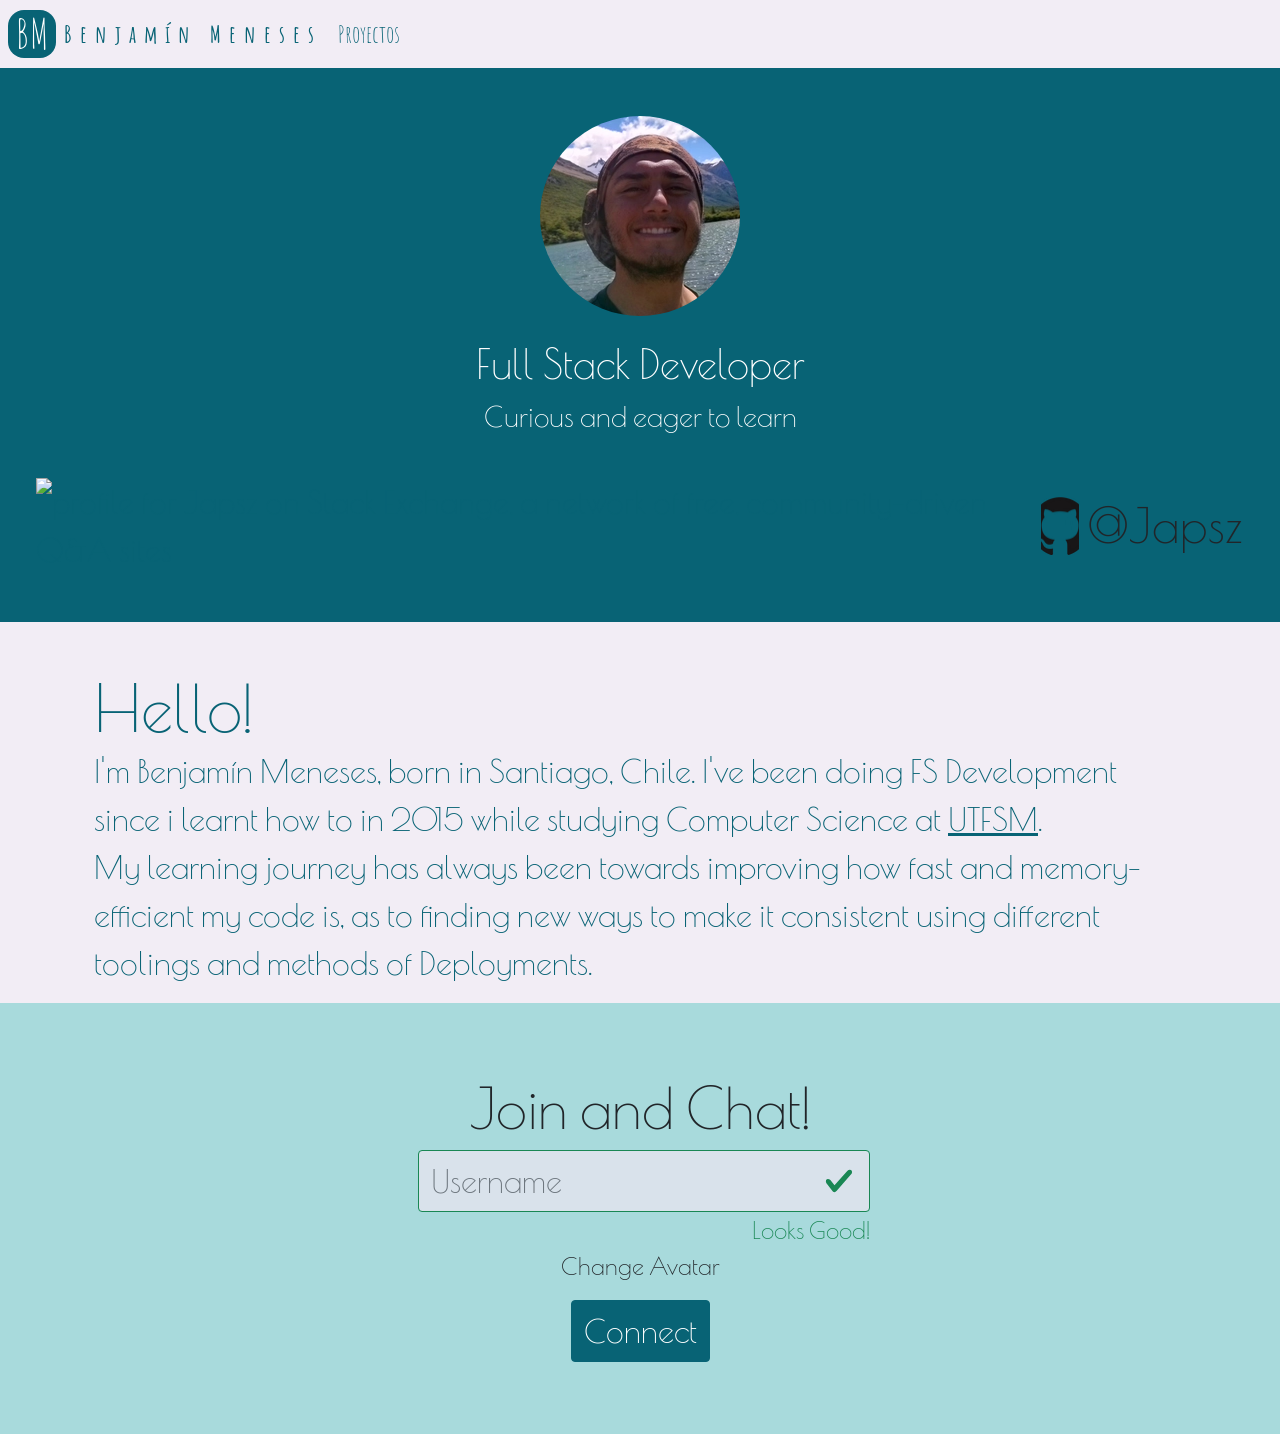
==== commit 7be9ff2f: "Update from https://github.com/Japsz/portafolio/commit/132eab7fc22b76d030883c9ed5ffc4f73be39cd8" ====
--- a/index.html
+++ b/index.html
@@ -1 +1 @@
-<!DOCTYPE html><html lang="en"><head><meta charSet="utf-8"/><meta http-equiv="x-ua-compatible" content="ie=edge"/><meta name="viewport" content="width=device-width, initial-scale=1, shrink-to-fit=no"/><style data-href="/styles.8f29acf4923b69b1964b.css" data-identity="gatsby-global-css">@import url(//fonts.googleapis.com/css?family=Amatic+SC);@import url(//fonts.googleapis.com/css?family=Poiret+One);header{box-shadow:0 0 .5rem .2rem rgba(8,99,117,.5);font-family:Amatic SC;font-size:1.5rem;z-index:2}header .nav{margin:0 .5rem;padding:.5rem 0}header .nav,header .navLogo{align-items:center;display:flex}header .navLogo{color:#086375;font-weight:600;letter-spacing:8px;text-decoration:none}header .navLogo span{align-items:center;background-color:#086375;border-radius:16px;color:#fff;display:flex;font-size:2.5rem;font-weight:500;height:3rem;justify-content:center;letter-spacing:1px;margin-right:.5rem;padding:.3rem;width:3rem}:root{--bs-blue:#0d6efd;--bs-indigo:#6610f2;--bs-purple:#6f42c1;--bs-pink:#d63384;--bs-red:#dc3545;--bs-orange:#fd7e14;--bs-yellow:#ffc107;--bs-green:#198754;--bs-teal:#20c997;--bs-cyan:#0dcaf0;--bs-white:#fff;--bs-gray:#6c757d;--bs-gray-dark:#343a40;--bs-gray-100:#f8f9fa;--bs-gray-200:#e9ecef;--bs-gray-300:#dee2e6;--bs-gray-400:#ced4da;--bs-gray-500:#adb5bd;--bs-gray-600:#6c757d;--bs-gray-700:#495057;--bs-gray-800:#343a40;--bs-gray-900:#212529;--bs-primary:#086375;--bs-secondary:#a8dadc;--bs-success:#198754;--bs-info:#0dcaf0;--bs-warning:#fff689;--bs-danger:#c14953;--bs-light:#f8f9fa;--bs-dark:#212529;--bs-primary-rgb:8,99,117;--bs-secondary-rgb:168,218,220;--bs-success-rgb:25,135,84;--bs-info-rgb:13,202,240;--bs-warning-rgb:255,246,137;--bs-danger-rgb:193,73,83;--bs-light-rgb:248,249,250;--bs-dark-rgb:33,37,41;--bs-white-rgb:255,255,255;--bs-black-rgb:0,0,0;--bs-body-rgb:33,37,41;--bs-font-sans-serif:system-ui,-apple-system,"Segoe UI",Roboto,"Helvetica Neue",Arial,"Noto Sans","Liberation Sans",sans-serif,"Apple Color Emoji","Segoe UI Emoji","Segoe UI Symbol","Noto Color Emoji";--bs-font-monospace:SFMono-Regular,Menlo,Monaco,Consolas,"Liberation Mono","Courier New",monospace;--bs-gradient:linear-gradient(180deg,hsla(0,0%,100%,0.15),hsla(0,0%,100%,0));--bs-body-font-family:Poiret One;--bs-body-font-size:2rem;--bs-body-font-weight:400;--bs-body-line-height:1.5;--bs-body-color:#212529;--bs-body-bg:#ede6f2b7}*,:after,:before{box-sizing:border-box}@media(prefers-reduced-motion:no-preference){:root{scroll-behavior:smooth}}body{-webkit-text-size-adjust:100%;-webkit-tap-highlight-color:rgba(0,0,0,0);background-color:var(--bs-body-bg);color:var(--bs-body-color);font-family:var(--bs-body-font-family);font-size:var(--bs-body-font-size);font-weight:var(--bs-body-font-weight);line-height:var(--bs-body-line-height);margin:0;text-align:var(--bs-body-text-align)}hr{background-color:currentColor;border:0;color:inherit;margin:1rem 0;opacity:.25}hr:not([size]){height:1px}.h1,.h2,.h3,.h4,.h5,.h6,h1,h2,h3,h4,h5,h6{font-weight:500;line-height:1.2;margin-bottom:.5rem;margin-top:0}.h1,h1{font-size:calc(1.625rem + 4.5vw)}@media(min-width:1200px){.h1,h1{font-size:5rem}}.h2,h2{font-size:calc(1.525rem + 3.3vw)}@media(min-width:1200px){.h2,h2{font-size:4rem}}.h3,h3{font-size:calc(1.475rem + 2.7vw)}@media(min-width:1200px){.h3,h3{font-size:3.5rem}}.h4,h4{font-size:calc(1.425rem + 2.1vw)}@media(min-width:1200px){.h4,h4{font-size:3rem}}.h5,h5{font-size:calc(1.375rem + 1.5vw)}@media(min-width:1200px){.h5,h5{font-size:2.5rem}}.h6,h6{font-size:calc(1.325rem + .9vw)}@media(min-width:1200px){.h6,h6{font-size:2rem}}p{margin-bottom:1rem;margin-top:0}abbr[data-bs-original-title],abbr[title]{cursor:help;-webkit-text-decoration:underline dotted;text-decoration:underline dotted;-webkit-text-decoration-skip-ink:none;text-decoration-skip-ink:none}address{font-style:normal;line-height:inherit;margin-bottom:1rem}ol,ul{padding-left:2rem}dl,ol,ul{margin-bottom:1rem;margin-top:0}ol ol,ol ul,ul ol,ul ul{margin-bottom:0}dt{font-weight:700}dd{margin-bottom:.5rem;margin-left:0}blockquote{margin:0 0 1rem}b,strong{font-weight:bolder}.small,small{font-size:.875em}.mark,mark{background-color:#fcf8e3;padding:.2em}sub,sup{font-size:.75em;line-height:0;position:relative;vertical-align:baseline}sub{bottom:-.25em}sup{top:-.5em}a{color:#086375;text-decoration:underline}a:hover{color:#064f5e}a:not([href]):not([class]),a:not([href]):not([class]):hover{color:inherit;text-decoration:none}code,kbd,pre,samp{direction:ltr;font-family:var(--bs-font-monospace);font-size:1em;unicode-bidi:bidi-override}pre{display:block;font-size:.875em;margin-bottom:1rem;margin-top:0;overflow:auto}pre code{color:inherit;font-size:inherit;word-break:normal}code{word-wrap:break-word;color:#d63384;font-size:.875em}a>code{color:inherit}kbd{background-color:#212529;border-radius:.2rem;color:#fff;font-size:.875em;padding:.2rem .4rem}kbd kbd{font-size:1em;font-weight:700;padding:0}figure{margin:0 0 1rem}img,svg{vertical-align:middle}table{border-collapse:collapse;caption-side:bottom}caption{color:#6c757d;padding-bottom:.5rem;padding-top:.5rem;text-align:left}th{text-align:inherit;text-align:-webkit-match-parent}tbody,td,tfoot,th,thead,tr{border:0 solid;border-color:inherit}label{display:inline-block}button{border-radius:0}button:focus:not(:focus-visible){outline:0}button,input,optgroup,select,textarea{font-family:inherit;font-size:inherit;line-height:inherit;margin:0}button,select{text-transform:none}[role=button]{cursor:pointer}select{word-wrap:normal}select:disabled{opacity:1}[list]::-webkit-calendar-picker-indicator{display:none}[type=button],[type=reset],[type=submit],button{-webkit-appearance:button}[type=button]:not(:disabled),[type=reset]:not(:disabled),[type=submit]:not(:disabled),button:not(:disabled){cursor:pointer}::-moz-focus-inner{border-style:none;padding:0}textarea{resize:vertical}fieldset{border:0;margin:0;min-width:0;padding:0}legend{float:left;font-size:calc(1.275rem + .3vw);line-height:inherit;margin-bottom:.5rem;padding:0;width:100%}@media(min-width:1200px){legend{font-size:1.5rem}}legend+*{clear:left}::-webkit-datetime-edit-day-field,::-webkit-datetime-edit-fields-wrapper,::-webkit-datetime-edit-hour-field,::-webkit-datetime-edit-minute,::-webkit-datetime-edit-month-field,::-webkit-datetime-edit-text,::-webkit-datetime-edit-year-field{padding:0}::-webkit-inner-spin-button{height:auto}[type=search]{-webkit-appearance:textfield;outline-offset:-2px}::-webkit-search-decoration{-webkit-appearance:none}::-webkit-color-swatch-wrapper{padding:0}::file-selector-button{font:inherit}::-webkit-file-upload-button{-webkit-appearance:button;font:inherit}output{display:inline-block}iframe{border:0}summary{cursor:pointer;display:list-item}progress{vertical-align:baseline}[hidden]{display:none!important}.lead{font-size:calc(1.375rem + 1.5vw);font-weight:300}@media(min-width:1200px){.lead{font-size:2.5rem}}.display-1{font-size:calc(1.625rem + 4.5vw);font-weight:300;line-height:1.2}@media(min-width:1200px){.display-1{font-size:5rem}}.display-2{font-size:calc(1.575rem + 3.9vw);font-weight:300;line-height:1.2}@media(min-width:1200px){.display-2{font-size:4.5rem}}.display-3{font-size:calc(1.525rem + 3.3vw);font-weight:300;line-height:1.2}@media(min-width:1200px){.display-3{font-size:4rem}}.display-4{font-size:calc(1.475rem + 2.7vw);font-weight:300;line-height:1.2}@media(min-width:1200px){.display-4{font-size:3.5rem}}.display-5{font-size:calc(1.425rem + 2.1vw);font-weight:300;line-height:1.2}@media(min-width:1200px){.display-5{font-size:3rem}}.display-6{font-size:calc(1.375rem + 1.5vw);font-weight:300;line-height:1.2}@media(min-width:1200px){.display-6{font-size:2.5rem}}.list-inline,.list-unstyled{list-style:none;padding-left:0}.list-inline-item{display:inline-block}.list-inline-item:not(:last-child){margin-right:.5rem}.initialism{font-size:.875em;text-transform:uppercase}.blockquote{font-size:calc(1.375rem + 1.5vw);margin-bottom:1rem}@media(min-width:1200px){.blockquote{font-size:2.5rem}}.blockquote>:last-child{margin-bottom:0}.blockquote-footer{color:#6c757d;font-size:.875em;margin-bottom:1rem;margin-top:-1rem}.blockquote-footer:before{content:"— "}.img-fluid,.img-thumbnail{height:auto;max-width:100%}.img-thumbnail{background-color:#ede6f2b7;border:1px solid #dee2e6;border-radius:.25rem;padding:.25rem}.figure{display:inline-block}.figure-img{line-height:1;margin-bottom:.5rem}.figure-caption{color:#6c757d;font-size:.875em}.container,.container-fluid,.container-lg,.container-md,.container-sm,.container-xl,.container-xxl{margin-left:auto;margin-right:auto;padding-left:var(--bs-gutter-x,.75rem);padding-right:var(--bs-gutter-x,.75rem);width:100%}@media(min-width:576px){.container,.container-sm{max-width:540px}}@media(min-width:768px){.container,.container-md,.container-sm{max-width:720px}}@media(min-width:992px){.container,.container-lg,.container-md,.container-sm{max-width:960px}}@media(min-width:1200px){.container,.container-lg,.container-md,.container-sm,.container-xl{max-width:1140px}}@media(min-width:1400px){.container,.container-lg,.container-md,.container-sm,.container-xl,.container-xxl{max-width:1320px}}.row{--bs-gutter-x:1.5rem;--bs-gutter-y:0;display:flex;flex-wrap:wrap;margin-left:calc(var(--bs-gutter-x)*-.5);margin-right:calc(var(--bs-gutter-x)*-.5);margin-top:calc(var(--bs-gutter-y)*-1)}.row>*{flex-shrink:0;margin-top:var(--bs-gutter-y);max-width:100%;padding-left:calc(var(--bs-gutter-x)*.5);padding-right:calc(var(--bs-gutter-x)*.5);width:100%}.col{flex:1 0}.row-cols-auto>*{flex:0 0 auto;width:auto}.row-cols-1>*{flex:0 0 auto;width:100%}.row-cols-2>*{flex:0 0 auto;width:50%}.row-cols-3>*{flex:0 0 auto;width:33.3333333333%}.row-cols-4>*{flex:0 0 auto;width:25%}.row-cols-5>*{flex:0 0 auto;width:20%}.row-cols-6>*{flex:0 0 auto;width:16.6666666667%}.col-auto{flex:0 0 auto;width:auto}.col-1{flex:0 0 auto;width:8.33333333%}.col-2{flex:0 0 auto;width:16.66666667%}.col-3{flex:0 0 auto;width:25%}.col-4{flex:0 0 auto;width:33.33333333%}.col-5{flex:0 0 auto;width:41.66666667%}.col-6{flex:0 0 auto;width:50%}.col-7{flex:0 0 auto;width:58.33333333%}.col-8{flex:0 0 auto;width:66.66666667%}.col-9{flex:0 0 auto;width:75%}.col-10{flex:0 0 auto;width:83.33333333%}.col-11{flex:0 0 auto;width:91.66666667%}.col-12{flex:0 0 auto;width:100%}.offset-1{margin-left:8.33333333%}.offset-2{margin-left:16.66666667%}.offset-3{margin-left:25%}.offset-4{margin-left:33.33333333%}.offset-5{margin-left:41.66666667%}.offset-6{margin-left:50%}.offset-7{margin-left:58.33333333%}.offset-8{margin-left:66.66666667%}.offset-9{margin-left:75%}.offset-10{margin-left:83.33333333%}.offset-11{margin-left:91.66666667%}.g-0,.gx-0{--bs-gutter-x:0}.g-0,.gy-0{--bs-gutter-y:0}.g-1,.gx-1{--bs-gutter-x:0.25rem}.g-1,.gy-1{--bs-gutter-y:0.25rem}.g-2,.gx-2{--bs-gutter-x:0.5rem}.g-2,.gy-2{--bs-gutter-y:0.5rem}.g-3,.gx-3{--bs-gutter-x:1rem}.g-3,.gy-3{--bs-gutter-y:1rem}.g-4,.gx-4{--bs-gutter-x:1.5rem}.g-4,.gy-4{--bs-gutter-y:1.5rem}.g-5,.gx-5{--bs-gutter-x:3rem}.g-5,.gy-5{--bs-gutter-y:3rem}@media(min-width:576px){.col-sm{flex:1 0}.row-cols-sm-auto>*{flex:0 0 auto;width:auto}.row-cols-sm-1>*{flex:0 0 auto;width:100%}.row-cols-sm-2>*{flex:0 0 auto;width:50%}.row-cols-sm-3>*{flex:0 0 auto;width:33.3333333333%}.row-cols-sm-4>*{flex:0 0 auto;width:25%}.row-cols-sm-5>*{flex:0 0 auto;width:20%}.row-cols-sm-6>*{flex:0 0 auto;width:16.6666666667%}.col-sm-auto{flex:0 0 auto;width:auto}.col-sm-1{flex:0 0 auto;width:8.33333333%}.col-sm-2{flex:0 0 auto;width:16.66666667%}.col-sm-3{flex:0 0 auto;width:25%}.col-sm-4{flex:0 0 auto;width:33.33333333%}.col-sm-5{flex:0 0 auto;width:41.66666667%}.col-sm-6{flex:0 0 auto;width:50%}.col-sm-7{flex:0 0 auto;width:58.33333333%}.col-sm-8{flex:0 0 auto;width:66.66666667%}.col-sm-9{flex:0 0 auto;width:75%}.col-sm-10{flex:0 0 auto;width:83.33333333%}.col-sm-11{flex:0 0 auto;width:91.66666667%}.col-sm-12{flex:0 0 auto;width:100%}.offset-sm-0{margin-left:0}.offset-sm-1{margin-left:8.33333333%}.offset-sm-2{margin-left:16.66666667%}.offset-sm-3{margin-left:25%}.offset-sm-4{margin-left:33.33333333%}.offset-sm-5{margin-left:41.66666667%}.offset-sm-6{margin-left:50%}.offset-sm-7{margin-left:58.33333333%}.offset-sm-8{margin-left:66.66666667%}.offset-sm-9{margin-left:75%}.offset-sm-10{margin-left:83.33333333%}.offset-sm-11{margin-left:91.66666667%}.g-sm-0,.gx-sm-0{--bs-gutter-x:0}.g-sm-0,.gy-sm-0{--bs-gutter-y:0}.g-sm-1,.gx-sm-1{--bs-gutter-x:0.25rem}.g-sm-1,.gy-sm-1{--bs-gutter-y:0.25rem}.g-sm-2,.gx-sm-2{--bs-gutter-x:0.5rem}.g-sm-2,.gy-sm-2{--bs-gutter-y:0.5rem}.g-sm-3,.gx-sm-3{--bs-gutter-x:1rem}.g-sm-3,.gy-sm-3{--bs-gutter-y:1rem}.g-sm-4,.gx-sm-4{--bs-gutter-x:1.5rem}.g-sm-4,.gy-sm-4{--bs-gutter-y:1.5rem}.g-sm-5,.gx-sm-5{--bs-gutter-x:3rem}.g-sm-5,.gy-sm-5{--bs-gutter-y:3rem}}@media(min-width:768px){.col-md{flex:1 0}.row-cols-md-auto>*{flex:0 0 auto;width:auto}.row-cols-md-1>*{flex:0 0 auto;width:100%}.row-cols-md-2>*{flex:0 0 auto;width:50%}.row-cols-md-3>*{flex:0 0 auto;width:33.3333333333%}.row-cols-md-4>*{flex:0 0 auto;width:25%}.row-cols-md-5>*{flex:0 0 auto;width:20%}.row-cols-md-6>*{flex:0 0 auto;width:16.6666666667%}.col-md-auto{flex:0 0 auto;width:auto}.col-md-1{flex:0 0 auto;width:8.33333333%}.col-md-2{flex:0 0 auto;width:16.66666667%}.col-md-3{flex:0 0 auto;width:25%}.col-md-4{flex:0 0 auto;width:33.33333333%}.col-md-5{flex:0 0 auto;width:41.66666667%}.col-md-6{flex:0 0 auto;width:50%}.col-md-7{flex:0 0 auto;width:58.33333333%}.col-md-8{flex:0 0 auto;width:66.66666667%}.col-md-9{flex:0 0 auto;width:75%}.col-md-10{flex:0 0 auto;width:83.33333333%}.col-md-11{flex:0 0 auto;width:91.66666667%}.col-md-12{flex:0 0 auto;width:100%}.offset-md-0{margin-left:0}.offset-md-1{margin-left:8.33333333%}.offset-md-2{margin-left:16.66666667%}.offset-md-3{margin-left:25%}.offset-md-4{margin-left:33.33333333%}.offset-md-5{margin-left:41.66666667%}.offset-md-6{margin-left:50%}.offset-md-7{margin-left:58.33333333%}.offset-md-8{margin-left:66.66666667%}.offset-md-9{margin-left:75%}.offset-md-10{margin-left:83.33333333%}.offset-md-11{margin-left:91.66666667%}.g-md-0,.gx-md-0{--bs-gutter-x:0}.g-md-0,.gy-md-0{--bs-gutter-y:0}.g-md-1,.gx-md-1{--bs-gutter-x:0.25rem}.g-md-1,.gy-md-1{--bs-gutter-y:0.25rem}.g-md-2,.gx-md-2{--bs-gutter-x:0.5rem}.g-md-2,.gy-md-2{--bs-gutter-y:0.5rem}.g-md-3,.gx-md-3{--bs-gutter-x:1rem}.g-md-3,.gy-md-3{--bs-gutter-y:1rem}.g-md-4,.gx-md-4{--bs-gutter-x:1.5rem}.g-md-4,.gy-md-4{--bs-gutter-y:1.5rem}.g-md-5,.gx-md-5{--bs-gutter-x:3rem}.g-md-5,.gy-md-5{--bs-gutter-y:3rem}}@media(min-width:992px){.col-lg{flex:1 0}.row-cols-lg-auto>*{flex:0 0 auto;width:auto}.row-cols-lg-1>*{flex:0 0 auto;width:100%}.row-cols-lg-2>*{flex:0 0 auto;width:50%}.row-cols-lg-3>*{flex:0 0 auto;width:33.3333333333%}.row-cols-lg-4>*{flex:0 0 auto;width:25%}.row-cols-lg-5>*{flex:0 0 auto;width:20%}.row-cols-lg-6>*{flex:0 0 auto;width:16.6666666667%}.col-lg-auto{flex:0 0 auto;width:auto}.col-lg-1{flex:0 0 auto;width:8.33333333%}.col-lg-2{flex:0 0 auto;width:16.66666667%}.col-lg-3{flex:0 0 auto;width:25%}.col-lg-4{flex:0 0 auto;width:33.33333333%}.col-lg-5{flex:0 0 auto;width:41.66666667%}.col-lg-6{flex:0 0 auto;width:50%}.col-lg-7{flex:0 0 auto;width:58.33333333%}.col-lg-8{flex:0 0 auto;width:66.66666667%}.col-lg-9{flex:0 0 auto;width:75%}.col-lg-10{flex:0 0 auto;width:83.33333333%}.col-lg-11{flex:0 0 auto;width:91.66666667%}.col-lg-12{flex:0 0 auto;width:100%}.offset-lg-0{margin-left:0}.offset-lg-1{margin-left:8.33333333%}.offset-lg-2{margin-left:16.66666667%}.offset-lg-3{margin-left:25%}.offset-lg-4{margin-left:33.33333333%}.offset-lg-5{margin-left:41.66666667%}.offset-lg-6{margin-left:50%}.offset-lg-7{margin-left:58.33333333%}.offset-lg-8{margin-left:66.66666667%}.offset-lg-9{margin-left:75%}.offset-lg-10{margin-left:83.33333333%}.offset-lg-11{margin-left:91.66666667%}.g-lg-0,.gx-lg-0{--bs-gutter-x:0}.g-lg-0,.gy-lg-0{--bs-gutter-y:0}.g-lg-1,.gx-lg-1{--bs-gutter-x:0.25rem}.g-lg-1,.gy-lg-1{--bs-gutter-y:0.25rem}.g-lg-2,.gx-lg-2{--bs-gutter-x:0.5rem}.g-lg-2,.gy-lg-2{--bs-gutter-y:0.5rem}.g-lg-3,.gx-lg-3{--bs-gutter-x:1rem}.g-lg-3,.gy-lg-3{--bs-gutter-y:1rem}.g-lg-4,.gx-lg-4{--bs-gutter-x:1.5rem}.g-lg-4,.gy-lg-4{--bs-gutter-y:1.5rem}.g-lg-5,.gx-lg-5{--bs-gutter-x:3rem}.g-lg-5,.gy-lg-5{--bs-gutter-y:3rem}}@media(min-width:1200px){.col-xl{flex:1 0}.row-cols-xl-auto>*{flex:0 0 auto;width:auto}.row-cols-xl-1>*{flex:0 0 auto;width:100%}.row-cols-xl-2>*{flex:0 0 auto;width:50%}.row-cols-xl-3>*{flex:0 0 auto;width:33.3333333333%}.row-cols-xl-4>*{flex:0 0 auto;width:25%}.row-cols-xl-5>*{flex:0 0 auto;width:20%}.row-cols-xl-6>*{flex:0 0 auto;width:16.6666666667%}.col-xl-auto{flex:0 0 auto;width:auto}.col-xl-1{flex:0 0 auto;width:8.33333333%}.col-xl-2{flex:0 0 auto;width:16.66666667%}.col-xl-3{flex:0 0 auto;width:25%}.col-xl-4{flex:0 0 auto;width:33.33333333%}.col-xl-5{flex:0 0 auto;width:41.66666667%}.col-xl-6{flex:0 0 auto;width:50%}.col-xl-7{flex:0 0 auto;width:58.33333333%}.col-xl-8{flex:0 0 auto;width:66.66666667%}.col-xl-9{flex:0 0 auto;width:75%}.col-xl-10{flex:0 0 auto;width:83.33333333%}.col-xl-11{flex:0 0 auto;width:91.66666667%}.col-xl-12{flex:0 0 auto;width:100%}.offset-xl-0{margin-left:0}.offset-xl-1{margin-left:8.33333333%}.offset-xl-2{margin-left:16.66666667%}.offset-xl-3{margin-left:25%}.offset-xl-4{margin-left:33.33333333%}.offset-xl-5{margin-left:41.66666667%}.offset-xl-6{margin-left:50%}.offset-xl-7{margin-left:58.33333333%}.offset-xl-8{margin-left:66.66666667%}.offset-xl-9{margin-left:75%}.offset-xl-10{margin-left:83.33333333%}.offset-xl-11{margin-left:91.66666667%}.g-xl-0,.gx-xl-0{--bs-gutter-x:0}.g-xl-0,.gy-xl-0{--bs-gutter-y:0}.g-xl-1,.gx-xl-1{--bs-gutter-x:0.25rem}.g-xl-1,.gy-xl-1{--bs-gutter-y:0.25rem}.g-xl-2,.gx-xl-2{--bs-gutter-x:0.5rem}.g-xl-2,.gy-xl-2{--bs-gutter-y:0.5rem}.g-xl-3,.gx-xl-3{--bs-gutter-x:1rem}.g-xl-3,.gy-xl-3{--bs-gutter-y:1rem}.g-xl-4,.gx-xl-4{--bs-gutter-x:1.5rem}.g-xl-4,.gy-xl-4{--bs-gutter-y:1.5rem}.g-xl-5,.gx-xl-5{--bs-gutter-x:3rem}.g-xl-5,.gy-xl-5{--bs-gutter-y:3rem}}@media(min-width:1400px){.col-xxl{flex:1 0}.row-cols-xxl-auto>*{flex:0 0 auto;width:auto}.row-cols-xxl-1>*{flex:0 0 auto;width:100%}.row-cols-xxl-2>*{flex:0 0 auto;width:50%}.row-cols-xxl-3>*{flex:0 0 auto;width:33.3333333333%}.row-cols-xxl-4>*{flex:0 0 auto;width:25%}.row-cols-xxl-5>*{flex:0 0 auto;width:20%}.row-cols-xxl-6>*{flex:0 0 auto;width:16.6666666667%}.col-xxl-auto{flex:0 0 auto;width:auto}.col-xxl-1{flex:0 0 auto;width:8.33333333%}.col-xxl-2{flex:0 0 auto;width:16.66666667%}.col-xxl-3{flex:0 0 auto;width:25%}.col-xxl-4{flex:0 0 auto;width:33.33333333%}.col-xxl-5{flex:0 0 auto;width:41.66666667%}.col-xxl-6{flex:0 0 auto;width:50%}.col-xxl-7{flex:0 0 auto;width:58.33333333%}.col-xxl-8{flex:0 0 auto;width:66.66666667%}.col-xxl-9{flex:0 0 auto;width:75%}.col-xxl-10{flex:0 0 auto;width:83.33333333%}.col-xxl-11{flex:0 0 auto;width:91.66666667%}.col-xxl-12{flex:0 0 auto;width:100%}.offset-xxl-0{margin-left:0}.offset-xxl-1{margin-left:8.33333333%}.offset-xxl-2{margin-left:16.66666667%}.offset-xxl-3{margin-left:25%}.offset-xxl-4{margin-left:33.33333333%}.offset-xxl-5{margin-left:41.66666667%}.offset-xxl-6{margin-left:50%}.offset-xxl-7{margin-left:58.33333333%}.offset-xxl-8{margin-left:66.66666667%}.offset-xxl-9{margin-left:75%}.offset-xxl-10{margin-left:83.33333333%}.offset-xxl-11{margin-left:91.66666667%}.g-xxl-0,.gx-xxl-0{--bs-gutter-x:0}.g-xxl-0,.gy-xxl-0{--bs-gutter-y:0}.g-xxl-1,.gx-xxl-1{--bs-gutter-x:0.25rem}.g-xxl-1,.gy-xxl-1{--bs-gutter-y:0.25rem}.g-xxl-2,.gx-xxl-2{--bs-gutter-x:0.5rem}.g-xxl-2,.gy-xxl-2{--bs-gutter-y:0.5rem}.g-xxl-3,.gx-xxl-3{--bs-gutter-x:1rem}.g-xxl-3,.gy-xxl-3{--bs-gutter-y:1rem}.g-xxl-4,.gx-xxl-4{--bs-gutter-x:1.5rem}.g-xxl-4,.gy-xxl-4{--bs-gutter-y:1.5rem}.g-xxl-5,.gx-xxl-5{--bs-gutter-x:3rem}.g-xxl-5,.gy-xxl-5{--bs-gutter-y:3rem}}.form-label{margin-bottom:.5rem}.col-form-label{font-size:inherit;line-height:1.5;margin-bottom:0;padding-bottom:calc(.375rem + 1px);padding-top:calc(.375rem + 1px)}.col-form-label-lg{font-size:calc(1.375rem + 1.5vw);padding-bottom:calc(.5rem + 1px);padding-top:calc(.5rem + 1px)}@media(min-width:1200px){.col-form-label-lg{font-size:2.5rem}}.col-form-label-sm{font-size:calc(1.3rem + .6vw);padding-bottom:calc(.25rem + 1px);padding-top:calc(.25rem + 1px)}@media(min-width:1200px){.col-form-label-sm{font-size:1.75rem}}.form-text{color:#6c757d;font-size:.875em;margin-top:.25rem}.form-control{-webkit-appearance:none;appearance:none;background-clip:padding-box;background-color:#ede6f2b7;border:1px solid #ced4da;border-radius:.25rem;color:#212529;display:block;font-size:calc(1.325rem + .9vw);font-weight:400;line-height:1.5;padding:.375rem .75rem;transition:border-color .15s ease-in-out,box-shadow .15s ease-in-out;width:100%}@media(min-width:1200px){.form-control{font-size:2rem}}@media(prefers-reduced-motion:reduce){.form-control{transition:none}}.form-control[type=file]{overflow:hidden}.form-control[type=file]:not(:disabled):not([readonly]){cursor:pointer}.form-control:focus{background-color:#ede6f2b7;border-color:#84b1ba;box-shadow:0 0 0 .25rem rgba(8,99,117,.25);color:#212529;outline:0}.form-control::-webkit-date-and-time-value{height:1.5em}.form-control::-webkit-input-placeholder{color:#6c757d;opacity:1}.form-control:-ms-input-placeholder{color:#6c757d;opacity:1}.form-control::placeholder{color:#6c757d;opacity:1}.form-control:disabled,.form-control[readonly]{background-color:#e9ecef;opacity:1}.form-control::file-selector-button{-webkit-margin-end:.75rem;background-color:#e9ecef;border:0 solid;border-color:inherit;border-inline-end-width:1px;border-radius:0;color:#212529;margin:-.375rem -.75rem;margin-inline-end:.75rem;padding:.375rem .75rem;pointer-events:none;transition:color .15s ease-in-out,background-color .15s ease-in-out,border-color .15s ease-in-out,box-shadow .15s ease-in-out}@media(prefers-reduced-motion:reduce){.form-control::-webkit-file-upload-button{-webkit-transition:none;transition:none}.form-control::file-selector-button{transition:none}}.form-control:hover:not(:disabled):not([readonly])::file-selector-button{background-color:#dde0e3}.form-control::-webkit-file-upload-button{-webkit-margin-end:.75rem;background-color:#e9ecef;border:0 solid;border-color:inherit;border-inline-end-width:1px;border-radius:0;color:#212529;margin:-.375rem -.75rem;margin-inline-end:.75rem;padding:.375rem .75rem;pointer-events:none;-webkit-transition:color .15s ease-in-out,background-color .15s ease-in-out,border-color .15s ease-in-out,box-shadow .15s ease-in-out;transition:color .15s ease-in-out,background-color .15s ease-in-out,border-color .15s ease-in-out,box-shadow .15s ease-in-out}@media(prefers-reduced-motion:reduce){.form-control::-webkit-file-upload-button{-webkit-transition:none;transition:none}}.form-control:hover:not(:disabled):not([readonly])::-webkit-file-upload-button{background-color:#dde0e3}.form-control-plaintext{background-color:transparent;border:solid transparent;border-width:1px 0;color:#212529;display:block;line-height:1.5;margin-bottom:0;padding:.375rem 0;width:100%}.form-control-plaintext.form-control-lg,.form-control-plaintext.form-control-sm{padding-left:0;padding-right:0}.form-control-sm{border-radius:.2rem;font-size:calc(1.3rem + .6vw);min-height:calc(1.5em + .5rem + 2px);padding:.25rem .5rem}@media(min-width:1200px){.form-control-sm{font-size:1.75rem}}.form-control-sm::file-selector-button{-webkit-margin-end:.5rem;margin:-.25rem -.5rem;margin-inline-end:.5rem;padding:.25rem .5rem}.form-control-sm::-webkit-file-upload-button{-webkit-margin-end:.5rem;margin:-.25rem -.5rem;margin-inline-end:.5rem;padding:.25rem .5rem}.form-control-lg{border-radius:.3rem;font-size:calc(1.375rem + 1.5vw);min-height:calc(1.5em + 1rem + 2px);padding:.5rem 1rem}@media(min-width:1200px){.form-control-lg{font-size:2.5rem}}.form-control-lg::file-selector-button{-webkit-margin-end:1rem;margin:-.5rem -1rem;margin-inline-end:1rem;padding:.5rem 1rem}.form-control-lg::-webkit-file-upload-button{-webkit-margin-end:1rem;margin:-.5rem -1rem;margin-inline-end:1rem;padding:.5rem 1rem}textarea.form-control{min-height:calc(1.5em + .75rem + 2px)}textarea.form-control-sm{min-height:calc(1.5em + .5rem + 2px)}textarea.form-control-lg{min-height:calc(1.5em + 1rem + 2px)}.form-control-color{height:auto;padding:.375rem;width:3rem}.form-control-color:not(:disabled):not([readonly]){cursor:pointer}.form-control-color::-moz-color-swatch{border-radius:.25rem;height:1.5em}.form-control-color::-webkit-color-swatch{border-radius:.25rem;height:1.5em}.form-select{-moz-padding-start:calc(.75rem - 3px);-webkit-appearance:none;appearance:none;background-color:#ede6f2b7;background-image:url("data:image/svg+xml;charset=utf-8,%3Csvg xmlns='http://www.w3.org/2000/svg' viewBox='0 0 16 16'%3E%3Cpath fill='none' stroke='%23343a40' stroke-linecap='round' stroke-linejoin='round' stroke-width='2' d='m2 5 6 6 6-6'/%3E%3C/svg%3E");background-position:right .75rem center;background-repeat:no-repeat;background-size:16px 12px;border:1px solid #ced4da;border-radius:.25rem;color:#212529;display:block;font-size:calc(1.325rem + .9vw);font-weight:400;line-height:1.5;padding:.375rem 2.25rem .375rem .75rem;transition:border-color .15s ease-in-out,box-shadow .15s ease-in-out;width:100%}@media(min-width:1200px){.form-select{font-size:2rem}}@media(prefers-reduced-motion:reduce){.form-select{transition:none}}.form-select:focus{border-color:#84b1ba;box-shadow:0 0 0 .25rem rgba(8,99,117,.25);outline:0}.form-select[multiple],.form-select[size]:not([size="1"]){background-image:none;padding-right:.75rem}.form-select:disabled{background-color:#e9ecef}.form-select:-moz-focusring{color:transparent;text-shadow:0 0 0 #212529}.form-select-sm{font-size:calc(1.3rem + .6vw);padding-bottom:.25rem;padding-left:.5rem;padding-top:.25rem}@media(min-width:1200px){.form-select-sm{font-size:1.75rem}}.form-select-lg{font-size:calc(1.375rem + 1.5vw);padding-bottom:.5rem;padding-left:1rem;padding-top:.5rem}@media(min-width:1200px){.form-select-lg{font-size:2.5rem}}.form-check{display:block;margin-bottom:.125rem;min-height:3rem;padding-left:1.5em}.form-check .form-check-input{float:left;margin-left:-1.5em}.form-check-input{-webkit-print-color-adjust:exact;-webkit-appearance:none;appearance:none;background-color:#ede6f2b7;background-position:50%;background-repeat:no-repeat;background-size:contain;border:1px solid rgba(0,0,0,.25);color-adjust:exact;height:1em;margin-top:.25em;vertical-align:top;width:1em}.form-check-input[type=checkbox]{border-radius:.25em}.form-check-input[type=radio]{border-radius:50%}.form-check-input:active{-webkit-filter:brightness(90%);filter:brightness(90%)}.form-check-input:focus{border-color:#84b1ba;box-shadow:0 0 0 .25rem rgba(8,99,117,.25);outline:0}.form-check-input:checked{background-color:#086375;border-color:#086375}.form-check-input:checked[type=checkbox]{background-image:url("data:image/svg+xml;charset=utf-8,%3Csvg xmlns='http://www.w3.org/2000/svg' viewBox='0 0 20 20'%3E%3Cpath fill='none' stroke='%23fff' stroke-linecap='round' stroke-linejoin='round' stroke-width='3' d='m6 10 3 3 6-6'/%3E%3C/svg%3E")}.form-check-input:checked[type=radio]{background-image:url("data:image/svg+xml;charset=utf-8,%3Csvg xmlns='http://www.w3.org/2000/svg' viewBox='-4 -4 8 8'%3E%3Ccircle r='2' fill='%23fff'/%3E%3C/svg%3E")}.form-check-input[type=checkbox]:indeterminate{background-color:#086375;background-image:url("data:image/svg+xml;charset=utf-8,%3Csvg xmlns='http://www.w3.org/2000/svg' viewBox='0 0 20 20'%3E%3Cpath fill='none' stroke='%23fff' stroke-linecap='round' stroke-linejoin='round' stroke-width='3' d='M6 10h8'/%3E%3C/svg%3E");border-color:#086375}.form-check-input:disabled{-webkit-filter:none;filter:none;opacity:.5;pointer-events:none}.form-check-input:disabled~.form-check-label,.form-check-input[disabled]~.form-check-label{opacity:.5}.form-switch{padding-left:2.5em}.form-switch .form-check-input{background-image:url("data:image/svg+xml;charset=utf-8,%3Csvg xmlns='http://www.w3.org/2000/svg' viewBox='-4 -4 8 8'%3E%3Ccircle r='3' fill='rgba(0, 0, 0, 0.25)'/%3E%3C/svg%3E");background-position:0;border-radius:2em;margin-left:-2.5em;transition:background-position .15s ease-in-out;width:2em}@media(prefers-reduced-motion:reduce){.form-switch .form-check-input{transition:none}}.form-switch .form-check-input:focus{background-image:url("data:image/svg+xml;charset=utf-8,%3Csvg xmlns='http://www.w3.org/2000/svg' viewBox='-4 -4 8 8'%3E%3Ccircle r='3' fill='%2384b1ba'/%3E%3C/svg%3E")}.form-switch .form-check-input:checked{background-image:url("data:image/svg+xml;charset=utf-8,%3Csvg xmlns='http://www.w3.org/2000/svg' viewBox='-4 -4 8 8'%3E%3Ccircle r='3' fill='%23fff'/%3E%3C/svg%3E");background-position:100%}.form-check-inline{display:inline-block;margin-right:1rem}.btn-check{clip:rect(0,0,0,0);pointer-events:none;position:absolute}.btn-check:disabled+.btn,.btn-check[disabled]+.btn{-webkit-filter:none;filter:none;opacity:.65;pointer-events:none}.form-range{-webkit-appearance:none;appearance:none;background-color:transparent;height:1.5rem;padding:0;width:100%}.form-range:focus{outline:0}.form-range:focus::-webkit-slider-thumb{box-shadow:0 0 0 1px #ede6f2b7,0 0 0 .25rem rgba(8,99,117,.25)}.form-range:focus::-moz-range-thumb{box-shadow:0 0 0 1px #ede6f2b7,0 0 0 .25rem rgba(8,99,117,.25)}.form-range::-moz-focus-outer{border:0}.form-range::-webkit-slider-thumb{-webkit-appearance:none;appearance:none;background-color:#086375;border:0;border-radius:1rem;height:1rem;margin-top:-.25rem;-webkit-transition:background-color .15s ease-in-out,border-color .15s ease-in-out,box-shadow .15s ease-in-out;transition:background-color .15s ease-in-out,border-color .15s ease-in-out,box-shadow .15s ease-in-out;width:1rem}@media(prefers-reduced-motion:reduce){.form-range::-webkit-slider-thumb{-webkit-transition:none;transition:none}}.form-range::-webkit-slider-thumb:active{background-color:#b5d0d6}.form-range::-webkit-slider-runnable-track{background-color:#dee2e6;border-color:transparent;border-radius:1rem;color:transparent;cursor:pointer;height:.5rem;width:100%}.form-range::-moz-range-thumb{appearance:none;background-color:#086375;border:0;border-radius:1rem;height:1rem;-moz-transition:background-color .15s ease-in-out,border-color .15s ease-in-out,box-shadow .15s ease-in-out;transition:background-color .15s ease-in-out,border-color .15s ease-in-out,box-shadow .15s ease-in-out;width:1rem}@media(prefers-reduced-motion:reduce){.form-range::-moz-range-thumb{-moz-transition:none;transition:none}}.form-range::-moz-range-thumb:active{background-color:#b5d0d6}.form-range::-moz-range-track{background-color:#dee2e6;border-color:transparent;border-radius:1rem;color:transparent;cursor:pointer;height:.5rem;width:100%}.form-range:disabled{pointer-events:none}.form-range:disabled::-webkit-slider-thumb{background-color:#adb5bd}.form-range:disabled::-moz-range-thumb{background-color:#adb5bd}.form-floating{position:relative}.form-floating>.form-control,.form-floating>.form-select{height:calc(3.5rem + 2px);line-height:1.25}.form-floating>label{border:1px solid transparent;height:100%;left:0;padding:1rem .75rem;pointer-events:none;position:absolute;top:0;-webkit-transform-origin:0 0;transform-origin:0 0;transition:opacity .1s ease-in-out,-webkit-transform .1s ease-in-out;transition:opacity .1s ease-in-out,transform .1s ease-in-out;transition:opacity .1s ease-in-out,transform .1s ease-in-out,-webkit-transform .1s ease-in-out}@media(prefers-reduced-motion:reduce){.form-floating>label{transition:none}}.form-floating>.form-control{padding:1rem .75rem}.form-floating>.form-control::-webkit-input-placeholder{color:transparent}.form-floating>.form-control:-ms-input-placeholder{color:transparent}.form-floating>.form-control::placeholder{color:transparent}.form-floating>.form-control:not(:-ms-input-placeholder){padding-bottom:.625rem;padding-top:1.625rem}.form-floating>.form-control:focus,.form-floating>.form-control:not(:placeholder-shown){padding-bottom:.625rem;padding-top:1.625rem}.form-floating>.form-control:-webkit-autofill{padding-bottom:.625rem;padding-top:1.625rem}.form-floating>.form-select{padding-bottom:.625rem;padding-top:1.625rem}.form-floating>.form-control:not(:-ms-input-placeholder)~label{opacity:.65;transform:scale(.85) translateY(-.5rem) translateX(.15rem)}.form-floating>.form-control:focus~label,.form-floating>.form-control:not(:placeholder-shown)~label,.form-floating>.form-select~label{opacity:.65;-webkit-transform:scale(.85) translateY(-.5rem) translateX(.15rem);transform:scale(.85) translateY(-.5rem) translateX(.15rem)}.form-floating>.form-control:-webkit-autofill~label{opacity:.65;-webkit-transform:scale(.85) translateY(-.5rem) translateX(.15rem);transform:scale(.85) translateY(-.5rem) translateX(.15rem)}.input-group{align-items:stretch;display:flex;flex-wrap:wrap;position:relative;width:100%}.input-group>.form-control,.input-group>.form-select{flex:1 1 auto;min-width:0;position:relative;width:1%}.input-group>.form-control:focus,.input-group>.form-select:focus{z-index:3}.input-group .btn{position:relative;z-index:2}.input-group .btn:focus{z-index:3}.input-group-text{align-items:center;background-color:#e9ecef;border:1px solid #ced4da;border-radius:.25rem;color:#212529;display:flex;font-size:calc(1.325rem + .9vw);font-weight:400;line-height:1.5;padding:.375rem .75rem;text-align:center;white-space:nowrap}@media(min-width:1200px){.input-group-text{font-size:2rem}}.input-group-lg>.btn,.input-group-lg>.form-control,.input-group-lg>.form-select,.input-group-lg>.input-group-text{border-radius:.3rem;font-size:calc(1.375rem + 1.5vw);padding:.5rem 1rem}@media(min-width:1200px){.input-group-lg>.btn,.input-group-lg>.form-control,.input-group-lg>.form-select,.input-group-lg>.input-group-text{font-size:2.5rem}}.input-group-sm>.btn,.input-group-sm>.form-control,.input-group-sm>.form-select,.input-group-sm>.input-group-text{border-radius:.2rem;font-size:calc(1.3rem + .6vw);padding:.25rem .5rem}@media(min-width:1200px){.input-group-sm>.btn,.input-group-sm>.form-control,.input-group-sm>.form-select,.input-group-sm>.input-group-text{font-size:1.75rem}}.input-group-lg>.form-select,.input-group-sm>.form-select{padding-right:3rem}.input-group.has-validation>.dropdown-toggle:nth-last-child(n+4),.input-group.has-validation>:nth-last-child(n+3):not(.dropdown-toggle):not(.dropdown-menu),.input-group:not(.has-validation)>.dropdown-toggle:nth-last-child(n+3),.input-group:not(.has-validation)>:not(:last-child):not(.dropdown-toggle):not(.dropdown-menu){border-bottom-right-radius:0;border-top-right-radius:0}.input-group>:not(:first-child):not(.dropdown-menu):not(.valid-tooltip):not(.valid-feedback):not(.invalid-tooltip):not(.invalid-feedback){border-bottom-left-radius:0;border-top-left-radius:0;margin-left:-1px}.valid-feedback{color:#198754;display:none;font-size:.875em;margin-top:.25rem;width:100%}.valid-tooltip{background-color:rgba(25,135,84,.9);border-radius:.25rem;color:#fff;display:none;font-size:calc(1.3rem + .6vw);margin-top:.1rem;max-width:100%;padding:.25rem .5rem;position:absolute;top:100%;z-index:5}@media(min-width:1200px){.valid-tooltip{font-size:1.75rem}}.is-valid~.valid-feedback,.is-valid~.valid-tooltip,.was-validated :valid~.valid-feedback,.was-validated :valid~.valid-tooltip{display:block}.form-control.is-valid,.was-validated .form-control:valid{background-image:url("data:image/svg+xml;charset=utf-8,%3Csvg xmlns='http://www.w3.org/2000/svg' viewBox='0 0 8 8'%3E%3Cpath fill='%23198754' d='M2.3 6.73.6 4.53c-.4-1.04.46-1.4 1.1-.8l1.1 1.4 3.4-3.8c.6-.63 1.6-.27 1.2.7l-4 4.6c-.43.5-.8.4-1.1.1z'/%3E%3C/svg%3E");background-position:right calc(.375em + .1875rem) center;background-repeat:no-repeat;background-size:calc(.75em + .375rem) calc(.75em + .375rem);border-color:#198754;padding-right:calc(1.5em + .75rem)}.form-control.is-valid:focus,.was-validated .form-control:valid:focus{border-color:#198754;box-shadow:0 0 0 .25rem rgba(25,135,84,.25)}.was-validated textarea.form-control:valid,textarea.form-control.is-valid{background-position:top calc(.375em + .1875rem) right calc(.375em + .1875rem);padding-right:calc(1.5em + .75rem)}.form-select.is-valid,.was-validated .form-select:valid{border-color:#198754}.form-select.is-valid:not([multiple]):not([size]),.form-select.is-valid:not([multiple])[size="1"],.was-validated .form-select:valid:not([multiple]):not([size]),.was-validated .form-select:valid:not([multiple])[size="1"]{background-image:url("data:image/svg+xml;charset=utf-8,%3Csvg xmlns='http://www.w3.org/2000/svg' viewBox='0 0 16 16'%3E%3Cpath fill='none' stroke='%23343a40' stroke-linecap='round' stroke-linejoin='round' stroke-width='2' d='m2 5 6 6 6-6'/%3E%3C/svg%3E"),url("data:image/svg+xml;charset=utf-8,%3Csvg xmlns='http://www.w3.org/2000/svg' viewBox='0 0 8 8'%3E%3Cpath fill='%23198754' d='M2.3 6.73.6 4.53c-.4-1.04.46-1.4 1.1-.8l1.1 1.4 3.4-3.8c.6-.63 1.6-.27 1.2.7l-4 4.6c-.43.5-.8.4-1.1.1z'/%3E%3C/svg%3E");background-position:right .75rem center,center right 2.25rem;background-size:16px 12px,calc(.75em + .375rem) calc(.75em + .375rem);padding-right:4.125rem}.form-select.is-valid:focus,.was-validated .form-select:valid:focus{border-color:#198754;box-shadow:0 0 0 .25rem rgba(25,135,84,.25)}.form-check-input.is-valid,.was-validated .form-check-input:valid{border-color:#198754}.form-check-input.is-valid:checked,.was-validated .form-check-input:valid:checked{background-color:#198754}.form-check-input.is-valid:focus,.was-validated .form-check-input:valid:focus{box-shadow:0 0 0 .25rem rgba(25,135,84,.25)}.form-check-input.is-valid~.form-check-label,.was-validated .form-check-input:valid~.form-check-label{color:#198754}.form-check-inline .form-check-input~.valid-feedback{margin-left:.5em}.input-group .form-control.is-valid,.input-group .form-select.is-valid,.was-validated .input-group .form-control:valid,.was-validated .input-group .form-select:valid{z-index:1}.input-group .form-control.is-valid:focus,.input-group .form-select.is-valid:focus,.was-validated .input-group .form-control:valid:focus,.was-validated .input-group .form-select:valid:focus{z-index:3}.invalid-feedback{color:#c14953;display:none;font-size:.875em;margin-top:.25rem;width:100%}.invalid-tooltip{background-color:rgba(193,73,83,.9);border-radius:.25rem;color:#fff;display:none;font-size:calc(1.3rem + .6vw);margin-top:.1rem;max-width:100%;padding:.25rem .5rem;position:absolute;top:100%;z-index:5}@media(min-width:1200px){.invalid-tooltip{font-size:1.75rem}}.is-invalid~.invalid-feedback,.is-invalid~.invalid-tooltip,.was-validated :invalid~.invalid-feedback,.was-validated :invalid~.invalid-tooltip{display:block}.form-control.is-invalid,.was-validated .form-control:invalid{background-image:url("data:image/svg+xml;charset=utf-8,%3Csvg xmlns='http://www.w3.org/2000/svg' fill='none' stroke='%23C14953' viewBox='0 0 12 12'%3E%3Ccircle cx='6' cy='6' r='4.5'/%3E%3Cpath stroke-linejoin='round' d='M5.8 3.6h.4L6 6.5z'/%3E%3Ccircle cx='6' cy='8.2' r='.6' fill='%23C14953' stroke='none'/%3E%3C/svg%3E");background-position:right calc(.375em + .1875rem) center;background-repeat:no-repeat;background-size:calc(.75em + .375rem) calc(.75em + .375rem);border-color:#c14953;padding-right:calc(1.5em + .75rem)}.form-control.is-invalid:focus,.was-validated .form-control:invalid:focus{border-color:#c14953;box-shadow:0 0 0 .25rem rgba(193,73,83,.25)}.was-validated textarea.form-control:invalid,textarea.form-control.is-invalid{background-position:top calc(.375em + .1875rem) right calc(.375em + .1875rem);padding-right:calc(1.5em + .75rem)}.form-select.is-invalid,.was-validated .form-select:invalid{border-color:#c14953}.form-select.is-invalid:not([multiple]):not([size]),.form-select.is-invalid:not([multiple])[size="1"],.was-validated .form-select:invalid:not([multiple]):not([size]),.was-validated .form-select:invalid:not([multiple])[size="1"]{background-image:url("data:image/svg+xml;charset=utf-8,%3Csvg xmlns='http://www.w3.org/2000/svg' viewBox='0 0 16 16'%3E%3Cpath fill='none' stroke='%23343a40' stroke-linecap='round' stroke-linejoin='round' stroke-width='2' d='m2 5 6 6 6-6'/%3E%3C/svg%3E"),url("data:image/svg+xml;charset=utf-8,%3Csvg xmlns='http://www.w3.org/2000/svg' fill='none' stroke='%23C14953' viewBox='0 0 12 12'%3E%3Ccircle cx='6' cy='6' r='4.5'/%3E%3Cpath stroke-linejoin='round' d='M5.8 3.6h.4L6 6.5z'/%3E%3Ccircle cx='6' cy='8.2' r='.6' fill='%23C14953' stroke='none'/%3E%3C/svg%3E");background-position:right .75rem center,center right 2.25rem;background-size:16px 12px,calc(.75em + .375rem) calc(.75em + .375rem);padding-right:4.125rem}.form-select.is-invalid:focus,.was-validated .form-select:invalid:focus{border-color:#c14953;box-shadow:0 0 0 .25rem rgba(193,73,83,.25)}.form-check-input.is-invalid,.was-validated .form-check-input:invalid{border-color:#c14953}.form-check-input.is-invalid:checked,.was-validated .form-check-input:invalid:checked{background-color:#c14953}.form-check-input.is-invalid:focus,.was-validated .form-check-input:invalid:focus{box-shadow:0 0 0 .25rem rgba(193,73,83,.25)}.form-check-input.is-invalid~.form-check-label,.was-validated .form-check-input:invalid~.form-check-label{color:#c14953}.form-check-inline .form-check-input~.invalid-feedback{margin-left:.5em}.input-group .form-control.is-invalid,.input-group .form-select.is-invalid,.was-validated .input-group .form-control:invalid,.was-validated .input-group .form-select:invalid{z-index:2}.input-group .form-control.is-invalid:focus,.input-group .form-select.is-invalid:focus,.was-validated .input-group .form-control:invalid:focus,.was-validated .input-group .form-select:invalid:focus{z-index:3}.btn{background-color:transparent;border:1px solid transparent;border-radius:.25rem;color:#212529;cursor:pointer;display:inline-block;font-size:calc(1.325rem + .9vw);font-weight:400;line-height:1.5;padding:.375rem .75rem;text-align:center;text-decoration:none;transition:color .15s ease-in-out,background-color .15s ease-in-out,border-color .15s ease-in-out,box-shadow .15s ease-in-out;-webkit-user-select:none;-ms-user-select:none;user-select:none;vertical-align:middle}@media(min-width:1200px){.btn{font-size:2rem}}@media(prefers-reduced-motion:reduce){.btn{transition:none}}.btn:hover{color:#212529}.btn-check:focus+.btn,.btn:focus{box-shadow:0 0 0 .25rem rgba(8,99,117,.25);outline:0}.btn.disabled,.btn:disabled,fieldset:disabled .btn{opacity:.65;pointer-events:none}.btn-primary{background-color:#086375;border-color:#086375;color:#fff}.btn-check:focus+.btn-primary,.btn-primary:focus,.btn-primary:hover{background-color:#075463;border-color:#064f5e;color:#fff}.btn-check:focus+.btn-primary,.btn-primary:focus{box-shadow:0 0 0 .25rem rgba(45,122,138,.5)}.btn-check:active+.btn-primary,.btn-check:checked+.btn-primary,.btn-primary.active,.btn-primary:active,.show>.btn-primary.dropdown-toggle{background-color:#064f5e;border-color:#064a58;color:#fff}.btn-check:active+.btn-primary:focus,.btn-check:checked+.btn-primary:focus,.btn-primary.active:focus,.btn-primary:active:focus,.show>.btn-primary.dropdown-toggle:focus{box-shadow:0 0 0 .25rem rgba(45,122,138,.5)}.btn-primary.disabled,.btn-primary:disabled{background-color:#086375;border-color:#086375;color:#fff}.btn-secondary{background-color:#a8dadc;border-color:#a8dadc;color:#000}.btn-check:focus+.btn-secondary,.btn-secondary:focus,.btn-secondary:hover{background-color:#b5e0e1;border-color:#b1dee0;color:#000}.btn-check:focus+.btn-secondary,.btn-secondary:focus{box-shadow:0 0 0 .25rem rgba(143,185,187,.5)}.btn-check:active+.btn-secondary,.btn-check:checked+.btn-secondary,.btn-secondary.active,.btn-secondary:active,.show>.btn-secondary.dropdown-toggle{background-color:#b9e1e3;border-color:#b1dee0;color:#000}.btn-check:active+.btn-secondary:focus,.btn-check:checked+.btn-secondary:focus,.btn-secondary.active:focus,.btn-secondary:active:focus,.show>.btn-secondary.dropdown-toggle:focus{box-shadow:0 0 0 .25rem rgba(143,185,187,.5)}.btn-secondary.disabled,.btn-secondary:disabled{background-color:#a8dadc;border-color:#a8dadc;color:#000}.btn-success{background-color:#198754;border-color:#198754;color:#fff}.btn-check:focus+.btn-success,.btn-success:focus,.btn-success:hover{background-color:#157347;border-color:#146c43;color:#fff}.btn-check:focus+.btn-success,.btn-success:focus{box-shadow:0 0 0 .25rem rgba(60,153,110,.5)}.btn-check:active+.btn-success,.btn-check:checked+.btn-success,.btn-success.active,.btn-success:active,.show>.btn-success.dropdown-toggle{background-color:#146c43;border-color:#13653f;color:#fff}.btn-check:active+.btn-success:focus,.btn-check:checked+.btn-success:focus,.btn-success.active:focus,.btn-success:active:focus,.show>.btn-success.dropdown-toggle:focus{box-shadow:0 0 0 .25rem rgba(60,153,110,.5)}.btn-success.disabled,.btn-success:disabled{background-color:#198754;border-color:#198754;color:#fff}.btn-info{background-color:#0dcaf0;border-color:#0dcaf0;color:#000}.btn-check:focus+.btn-info,.btn-info:focus,.btn-info:hover{background-color:#31d2f2;border-color:#25cff2;color:#000}.btn-check:focus+.btn-info,.btn-info:focus{box-shadow:0 0 0 .25rem rgba(11,172,204,.5)}.btn-check:active+.btn-info,.btn-check:checked+.btn-info,.btn-info.active,.btn-info:active,.show>.btn-info.dropdown-toggle{background-color:#3dd5f3;border-color:#25cff2;color:#000}.btn-check:active+.btn-info:focus,.btn-check:checked+.btn-info:focus,.btn-info.active:focus,.btn-info:active:focus,.show>.btn-info.dropdown-toggle:focus{box-shadow:0 0 0 .25rem rgba(11,172,204,.5)}.btn-info.disabled,.btn-info:disabled{background-color:#0dcaf0;border-color:#0dcaf0;color:#000}.btn-warning{background-color:#fff689;border-color:#fff689;color:#000}.btn-check:focus+.btn-warning,.btn-warning:focus,.btn-warning:hover{background-color:#fff79b;border-color:#fff795;color:#000}.btn-check:focus+.btn-warning,.btn-warning:focus{box-shadow:0 0 0 .25rem rgba(217,209,116,.5)}.btn-check:active+.btn-warning,.btn-check:checked+.btn-warning,.btn-warning.active,.btn-warning:active,.show>.btn-warning.dropdown-toggle{background-color:#fff8a1;border-color:#fff795;color:#000}.btn-check:active+.btn-warning:focus,.btn-check:checked+.btn-warning:focus,.btn-warning.active:focus,.btn-warning:active:focus,.show>.btn-warning.dropdown-toggle:focus{box-shadow:0 0 0 .25rem rgba(217,209,116,.5)}.btn-warning.disabled,.btn-warning:disabled{background-color:#fff689;border-color:#fff689;color:#000}.btn-danger{background-color:#c14953;border-color:#c14953;color:#fff}.btn-check:focus+.btn-danger,.btn-danger:focus,.btn-danger:hover{background-color:#a43e47;border-color:#9a3a42;color:#fff}.btn-check:focus+.btn-danger,.btn-danger:focus{box-shadow:0 0 0 .25rem rgba(202,100,109,.5)}.btn-check:active+.btn-danger,.btn-check:checked+.btn-danger,.btn-danger.active,.btn-danger:active,.show>.btn-danger.dropdown-toggle{background-color:#9a3a42;border-color:#91373e;color:#fff}.btn-check:active+.btn-danger:focus,.btn-check:checked+.btn-danger:focus,.btn-danger.active:focus,.btn-danger:active:focus,.show>.btn-danger.dropdown-toggle:focus{box-shadow:0 0 0 .25rem rgba(202,100,109,.5)}.btn-danger.disabled,.btn-danger:disabled{background-color:#c14953;border-color:#c14953;color:#fff}.btn-light{background-color:#f8f9fa;border-color:#f8f9fa;color:#000}.btn-check:focus+.btn-light,.btn-light:focus,.btn-light:hover{background-color:#f9fafb;border-color:#f9fafb;color:#000}.btn-check:focus+.btn-light,.btn-light:focus{box-shadow:0 0 0 .25rem rgba(211,212,213,.5)}.btn-check:active+.btn-light,.btn-check:checked+.btn-light,.btn-light.active,.btn-light:active,.show>.btn-light.dropdown-toggle{background-color:#f9fafb;border-color:#f9fafb;color:#000}.btn-check:active+.btn-light:focus,.btn-check:checked+.btn-light:focus,.btn-light.active:focus,.btn-light:active:focus,.show>.btn-light.dropdown-toggle:focus{box-shadow:0 0 0 .25rem rgba(211,212,213,.5)}.btn-light.disabled,.btn-light:disabled{background-color:#f8f9fa;border-color:#f8f9fa;color:#000}.btn-dark{background-color:#212529;border-color:#212529;color:#fff}.btn-check:focus+.btn-dark,.btn-dark:focus,.btn-dark:hover{background-color:#1c1f23;border-color:#1a1e21;color:#fff}.btn-check:focus+.btn-dark,.btn-dark:focus{box-shadow:0 0 0 .25rem rgba(66,70,73,.5)}.btn-check:active+.btn-dark,.btn-check:checked+.btn-dark,.btn-dark.active,.btn-dark:active,.show>.btn-dark.dropdown-toggle{background-color:#1a1e21;border-color:#191c1f;color:#fff}.btn-check:active+.btn-dark:focus,.btn-check:checked+.btn-dark:focus,.btn-dark.active:focus,.btn-dark:active:focus,.show>.btn-dark.dropdown-toggle:focus{box-shadow:0 0 0 .25rem rgba(66,70,73,.5)}.btn-dark.disabled,.btn-dark:disabled{background-color:#212529;border-color:#212529;color:#fff}.btn-outline-primary{border-color:#086375;color:#086375}.btn-outline-primary:hover{background-color:#086375;border-color:#086375;color:#fff}.btn-check:focus+.btn-outline-primary,.btn-outline-primary:focus{box-shadow:0 0 0 .25rem rgba(8,99,117,.5)}.btn-check:active+.btn-outline-primary,.btn-check:checked+.btn-outline-primary,.btn-outline-primary.active,.btn-outline-primary.dropdown-toggle.show,.btn-outline-primary:active{background-color:#086375;border-color:#086375;color:#fff}.btn-check:active+.btn-outline-primary:focus,.btn-check:checked+.btn-outline-primary:focus,.btn-outline-primary.active:focus,.btn-outline-primary.dropdown-toggle.show:focus,.btn-outline-primary:active:focus{box-shadow:0 0 0 .25rem rgba(8,99,117,.5)}.btn-outline-primary.disabled,.btn-outline-primary:disabled{background-color:transparent;color:#086375}.btn-outline-secondary{border-color:#a8dadc;color:#a8dadc}.btn-outline-secondary:hover{background-color:#a8dadc;border-color:#a8dadc;color:#000}.btn-check:focus+.btn-outline-secondary,.btn-outline-secondary:focus{box-shadow:0 0 0 .25rem rgba(168,218,220,.5)}.btn-check:active+.btn-outline-secondary,.btn-check:checked+.btn-outline-secondary,.btn-outline-secondary.active,.btn-outline-secondary.dropdown-toggle.show,.btn-outline-secondary:active{background-color:#a8dadc;border-color:#a8dadc;color:#000}.btn-check:active+.btn-outline-secondary:focus,.btn-check:checked+.btn-outline-secondary:focus,.btn-outline-secondary.active:focus,.btn-outline-secondary.dropdown-toggle.show:focus,.btn-outline-secondary:active:focus{box-shadow:0 0 0 .25rem rgba(168,218,220,.5)}.btn-outline-secondary.disabled,.btn-outline-secondary:disabled{background-color:transparent;color:#a8dadc}.btn-outline-success{border-color:#198754;color:#198754}.btn-outline-success:hover{background-color:#198754;border-color:#198754;color:#fff}.btn-check:focus+.btn-outline-success,.btn-outline-success:focus{box-shadow:0 0 0 .25rem rgba(25,135,84,.5)}.btn-check:active+.btn-outline-success,.btn-check:checked+.btn-outline-success,.btn-outline-success.active,.btn-outline-success.dropdown-toggle.show,.btn-outline-success:active{background-color:#198754;border-color:#198754;color:#fff}.btn-check:active+.btn-outline-success:focus,.btn-check:checked+.btn-outline-success:focus,.btn-outline-success.active:focus,.btn-outline-success.dropdown-toggle.show:focus,.btn-outline-success:active:focus{box-shadow:0 0 0 .25rem rgba(25,135,84,.5)}.btn-outline-success.disabled,.btn-outline-success:disabled{background-color:transparent;color:#198754}.btn-outline-info{border-color:#0dcaf0;color:#0dcaf0}.btn-outline-info:hover{background-color:#0dcaf0;border-color:#0dcaf0;color:#000}.btn-check:focus+.btn-outline-info,.btn-outline-info:focus{box-shadow:0 0 0 .25rem rgba(13,202,240,.5)}.btn-check:active+.btn-outline-info,.btn-check:checked+.btn-outline-info,.btn-outline-info.active,.btn-outline-info.dropdown-toggle.show,.btn-outline-info:active{background-color:#0dcaf0;border-color:#0dcaf0;color:#000}.btn-check:active+.btn-outline-info:focus,.btn-check:checked+.btn-outline-info:focus,.btn-outline-info.active:focus,.btn-outline-info.dropdown-toggle.show:focus,.btn-outline-info:active:focus{box-shadow:0 0 0 .25rem rgba(13,202,240,.5)}.btn-outline-info.disabled,.btn-outline-info:disabled{background-color:transparent;color:#0dcaf0}.btn-outline-warning{border-color:#fff689;color:#fff689}.btn-outline-warning:hover{background-color:#fff689;border-color:#fff689;color:#000}.btn-check:focus+.btn-outline-warning,.btn-outline-warning:focus{box-shadow:0 0 0 .25rem rgba(255,246,137,.5)}.btn-check:active+.btn-outline-warning,.btn-check:checked+.btn-outline-warning,.btn-outline-warning.active,.btn-outline-warning.dropdown-toggle.show,.btn-outline-warning:active{background-color:#fff689;border-color:#fff689;color:#000}.btn-check:active+.btn-outline-warning:focus,.btn-check:checked+.btn-outline-warning:focus,.btn-outline-warning.active:focus,.btn-outline-warning.dropdown-toggle.show:focus,.btn-outline-warning:active:focus{box-shadow:0 0 0 .25rem rgba(255,246,137,.5)}.btn-outline-warning.disabled,.btn-outline-warning:disabled{background-color:transparent;color:#fff689}.btn-outline-danger{border-color:#c14953;color:#c14953}.btn-outline-danger:hover{background-color:#c14953;border-color:#c14953;color:#fff}.btn-check:focus+.btn-outline-danger,.btn-outline-danger:focus{box-shadow:0 0 0 .25rem rgba(193,73,83,.5)}.btn-check:active+.btn-outline-danger,.btn-check:checked+.btn-outline-danger,.btn-outline-danger.active,.btn-outline-danger.dropdown-toggle.show,.btn-outline-danger:active{background-color:#c14953;border-color:#c14953;color:#fff}.btn-check:active+.btn-outline-danger:focus,.btn-check:checked+.btn-outline-danger:focus,.btn-outline-danger.active:focus,.btn-outline-danger.dropdown-toggle.show:focus,.btn-outline-danger:active:focus{box-shadow:0 0 0 .25rem rgba(193,73,83,.5)}.btn-outline-danger.disabled,.btn-outline-danger:disabled{background-color:transparent;color:#c14953}.btn-outline-light{border-color:#f8f9fa;color:#f8f9fa}.btn-outline-light:hover{background-color:#f8f9fa;border-color:#f8f9fa;color:#000}.btn-check:focus+.btn-outline-light,.btn-outline-light:focus{box-shadow:0 0 0 .25rem rgba(248,249,250,.5)}.btn-check:active+.btn-outline-light,.btn-check:checked+.btn-outline-light,.btn-outline-light.active,.btn-outline-light.dropdown-toggle.show,.btn-outline-light:active{background-color:#f8f9fa;border-color:#f8f9fa;color:#000}.btn-check:active+.btn-outline-light:focus,.btn-check:checked+.btn-outline-light:focus,.btn-outline-light.active:focus,.btn-outline-light.dropdown-toggle.show:focus,.btn-outline-light:active:focus{box-shadow:0 0 0 .25rem rgba(248,249,250,.5)}.btn-outline-light.disabled,.btn-outline-light:disabled{background-color:transparent;color:#f8f9fa}.btn-outline-dark{border-color:#212529;color:#212529}.btn-outline-dark:hover{background-color:#212529;border-color:#212529;color:#fff}.btn-check:focus+.btn-outline-dark,.btn-outline-dark:focus{box-shadow:0 0 0 .25rem rgba(33,37,41,.5)}.btn-check:active+.btn-outline-dark,.btn-check:checked+.btn-outline-dark,.btn-outline-dark.active,.btn-outline-dark.dropdown-toggle.show,.btn-outline-dark:active{background-color:#212529;border-color:#212529;color:#fff}.btn-check:active+.btn-outline-dark:focus,.btn-check:checked+.btn-outline-dark:focus,.btn-outline-dark.active:focus,.btn-outline-dark.dropdown-toggle.show:focus,.btn-outline-dark:active:focus{box-shadow:0 0 0 .25rem rgba(33,37,41,.5)}.btn-outline-dark.disabled,.btn-outline-dark:disabled{background-color:transparent;color:#212529}.btn-link{color:#086375;font-weight:400;text-decoration:underline}.btn-link:hover{color:#064f5e}.btn-link.disabled,.btn-link:disabled{color:#6c757d}.btn-lg{border-radius:.3rem;font-size:calc(1.375rem + 1.5vw);padding:.5rem 1rem}@media(min-width:1200px){.btn-lg{font-size:2.5rem}}.btn-sm{border-radius:.2rem;font-size:calc(1.3rem + .6vw);padding:.25rem .5rem}@media(min-width:1200px){.btn-sm{font-size:1.75rem}}.carousel{position:relative}.carousel.pointer-event{touch-action:pan-y}.carousel-inner{overflow:hidden;position:relative;width:100%}.carousel-inner:after{clear:both;content:"";display:block}.carousel-item{-webkit-backface-visibility:hidden;backface-visibility:hidden;display:none;float:left;margin-right:-100%;position:relative;transition:-webkit-transform .2s ease-in-out;transition:transform .2s ease-in-out;transition:transform .2s ease-in-out,-webkit-transform .2s ease-in-out;width:100%}@media(prefers-reduced-motion:reduce){.carousel-item{transition:none}}.carousel-item-next,.carousel-item-prev,.carousel-item.active{display:block}.active.carousel-item-end,.carousel-item-next:not(.carousel-item-start){-webkit-transform:translateX(100%);transform:translateX(100%)}.active.carousel-item-start,.carousel-item-prev:not(.carousel-item-end){-webkit-transform:translateX(-100%);transform:translateX(-100%)}.carousel-fade .carousel-item{opacity:0;-webkit-transform:none;transform:none;transition-property:opacity}.carousel-fade .carousel-item-next.carousel-item-start,.carousel-fade .carousel-item-prev.carousel-item-end,.carousel-fade .carousel-item.active{opacity:1;z-index:1}.carousel-fade .active.carousel-item-end,.carousel-fade .active.carousel-item-start{opacity:0;transition:opacity 0s .2s;z-index:0}@media(prefers-reduced-motion:reduce){.carousel-fade .active.carousel-item-end,.carousel-fade .active.carousel-item-start{transition:none}}.carousel-control-next,.carousel-control-prev{align-items:center;background:none;border:0;bottom:0;color:#fff;display:flex;justify-content:center;opacity:.5;padding:0;position:absolute;text-align:center;top:0;transition:opacity .15s ease;width:15%;z-index:1}@media(prefers-reduced-motion:reduce){.carousel-control-next,.carousel-control-prev{transition:none}}.carousel-control-next:focus,.carousel-control-next:hover,.carousel-control-prev:focus,.carousel-control-prev:hover{color:#fff;opacity:.9;outline:0;text-decoration:none}.carousel-control-prev{left:0}.carousel-control-next{right:0}.carousel-control-next-icon,.carousel-control-prev-icon{background-position:50%;background-repeat:no-repeat;background-size:100% 100%;display:inline-block;height:2rem;width:2rem}.carousel-control-prev-icon{background-image:url("data:image/svg+xml;charset=utf-8,%3Csvg xmlns='http://www.w3.org/2000/svg' fill='%23fff' viewBox='0 0 16 16'%3E%3Cpath d='M11.354 1.646a.5.5 0 0 1 0 .708L5.707 8l5.647 5.646a.5.5 0 0 1-.708.708l-6-6a.5.5 0 0 1 0-.708l6-6a.5.5 0 0 1 .708 0z'/%3E%3C/svg%3E")}.carousel-control-next-icon{background-image:url("data:image/svg+xml;charset=utf-8,%3Csvg xmlns='http://www.w3.org/2000/svg' fill='%23fff' viewBox='0 0 16 16'%3E%3Cpath d='M4.646 1.646a.5.5 0 0 1 .708 0l6 6a.5.5 0 0 1 0 .708l-6 6a.5.5 0 0 1-.708-.708L10.293 8 4.646 2.354a.5.5 0 0 1 0-.708z'/%3E%3C/svg%3E")}.carousel-indicators{bottom:0;display:flex;justify-content:center;left:0;list-style:none;margin-bottom:1rem;margin-left:15%;margin-right:15%;padding:0;position:absolute;right:0;z-index:2}.carousel-indicators [data-bs-target]{background-clip:padding-box;background-color:#fff;border:0;border-bottom:10px solid transparent;border-top:10px solid transparent;box-sizing:content-box;cursor:pointer;flex:0 1 auto;height:3px;margin-left:3px;margin-right:3px;opacity:.5;padding:0;text-indent:-999px;transition:opacity .6s ease;width:30px}@media(prefers-reduced-motion:reduce){.carousel-indicators [data-bs-target]{transition:none}}.carousel-indicators .active{opacity:1}.carousel-caption{bottom:1.25rem;color:#fff;left:15%;padding-bottom:1.25rem;padding-top:1.25rem;position:absolute;right:15%;text-align:center}.carousel-dark .carousel-control-next-icon,.carousel-dark .carousel-control-prev-icon{-webkit-filter:invert(1) grayscale(100);filter:invert(1) grayscale(100)}.carousel-dark .carousel-indicators [data-bs-target]{background-color:#000}.carousel-dark .carousel-caption{color:#000}.fade{transition:opacity .15s linear}@media(prefers-reduced-motion:reduce){.fade{transition:none}}.fade:not(.show){opacity:0}.collapse:not(.show){display:none}.collapsing{height:0;overflow:hidden;transition:height .35s ease}@media(prefers-reduced-motion:reduce){.collapsing{transition:none}}.collapsing.collapse-horizontal{height:auto;transition:width .35s ease;width:0}@media(prefers-reduced-motion:reduce){.collapsing.collapse-horizontal{transition:none}}.dropdown,.dropend,.dropstart,.dropup{position:relative}.dropdown-toggle{white-space:nowrap}.dropdown-toggle:after{border-bottom:0;border-left:.3em solid transparent;border-right:.3em solid transparent;border-top:.3em solid;content:"";display:inline-block;margin-left:.255em;vertical-align:.255em}.dropdown-toggle:empty:after{margin-left:0}.dropdown-menu{background-clip:padding-box;background-color:#fff;border:1px solid rgba(0,0,0,.15);border-radius:.25rem;color:#212529;display:none;font-size:calc(1.325rem + .9vw);list-style:none;margin:0;min-width:10rem;padding:.5rem 0;position:absolute;text-align:left;z-index:1000}@media(min-width:1200px){.dropdown-menu{font-size:2rem}}.dropdown-menu[data-bs-popper]{left:0;margin-top:.125rem;top:100%}.dropdown-menu-start{--bs-position:start}.dropdown-menu-start[data-bs-popper]{left:0;right:auto}.dropdown-menu-end{--bs-position:end}.dropdown-menu-end[data-bs-popper]{left:auto;right:0}@media(min-width:576px){.dropdown-menu-sm-start{--bs-position:start}.dropdown-menu-sm-start[data-bs-popper]{left:0;right:auto}.dropdown-menu-sm-end{--bs-position:end}.dropdown-menu-sm-end[data-bs-popper]{left:auto;right:0}}@media(min-width:768px){.dropdown-menu-md-start{--bs-position:start}.dropdown-menu-md-start[data-bs-popper]{left:0;right:auto}.dropdown-menu-md-end{--bs-position:end}.dropdown-menu-md-end[data-bs-popper]{left:auto;right:0}}@media(min-width:992px){.dropdown-menu-lg-start{--bs-position:start}.dropdown-menu-lg-start[data-bs-popper]{left:0;right:auto}.dropdown-menu-lg-end{--bs-position:end}.dropdown-menu-lg-end[data-bs-popper]{left:auto;right:0}}@media(min-width:1200px){.dropdown-menu-xl-start{--bs-position:start}.dropdown-menu-xl-start[data-bs-popper]{left:0;right:auto}.dropdown-menu-xl-end{--bs-position:end}.dropdown-menu-xl-end[data-bs-popper]{left:auto;right:0}}@media(min-width:1400px){.dropdown-menu-xxl-start{--bs-position:start}.dropdown-menu-xxl-start[data-bs-popper]{left:0;right:auto}.dropdown-menu-xxl-end{--bs-position:end}.dropdown-menu-xxl-end[data-bs-popper]{left:auto;right:0}}.dropup .dropdown-menu[data-bs-popper]{bottom:100%;margin-bottom:.125rem;margin-top:0;top:auto}.dropup .dropdown-toggle:after{border-bottom:.3em solid;border-left:.3em solid transparent;border-right:.3em solid transparent;border-top:0;content:"";display:inline-block;margin-left:.255em;vertical-align:.255em}.dropup .dropdown-toggle:empty:after{margin-left:0}.dropend .dropdown-menu[data-bs-popper]{left:100%;margin-left:.125rem;margin-top:0;right:auto;top:0}.dropend .dropdown-toggle:after{border-bottom:.3em solid transparent;border-left:.3em solid;border-right:0;border-top:.3em solid transparent;content:"";display:inline-block;margin-left:.255em;vertical-align:.255em}.dropend .dropdown-toggle:empty:after{margin-left:0}.dropend .dropdown-toggle:after{vertical-align:0}.dropstart .dropdown-menu[data-bs-popper]{left:auto;margin-right:.125rem;margin-top:0;right:100%;top:0}.dropstart .dropdown-toggle:after{content:"";display:inline-block;display:none;margin-left:.255em;vertical-align:.255em}.dropstart .dropdown-toggle:before{border-bottom:.3em solid transparent;border-right:.3em solid;border-top:.3em solid transparent;content:"";display:inline-block;margin-right:.255em;vertical-align:.255em}.dropstart .dropdown-toggle:empty:after{margin-left:0}.dropstart .dropdown-toggle:before{vertical-align:0}.dropdown-divider{border-top:1px solid rgba(0,0,0,.15);height:0;margin:.5rem 0;overflow:hidden}.dropdown-item{background-color:transparent;border:0;clear:both;color:#212529;display:block;font-weight:400;padding:.25rem 1rem;text-align:inherit;text-decoration:none;white-space:nowrap;width:100%}.dropdown-item:focus,.dropdown-item:hover{background-color:#e9ecef;color:#1e2125}.dropdown-item.active,.dropdown-item:active{background-color:#086375;color:#fff;text-decoration:none}.dropdown-item.disabled,.dropdown-item:disabled{background-color:transparent;color:#adb5bd;pointer-events:none}.dropdown-menu.show{display:block}.dropdown-header{color:#6c757d;display:block;font-size:calc(1.3rem + .6vw);margin-bottom:0;padding:.5rem 1rem;white-space:nowrap}@media(min-width:1200px){.dropdown-header{font-size:1.75rem}}.dropdown-item-text{color:#212529;display:block;padding:.25rem 1rem}.dropdown-menu-dark{background-color:#343a40;border-color:rgba(0,0,0,.15);color:#dee2e6}.dropdown-menu-dark .dropdown-item{color:#dee2e6}.dropdown-menu-dark .dropdown-item:focus,.dropdown-menu-dark .dropdown-item:hover{background-color:rgba(255,255,255,.15);color:#fff}.dropdown-menu-dark .dropdown-item.active,.dropdown-menu-dark .dropdown-item:active{background-color:#086375;color:#fff}.dropdown-menu-dark .dropdown-item.disabled,.dropdown-menu-dark .dropdown-item:disabled{color:#adb5bd}.dropdown-menu-dark .dropdown-divider{border-color:rgba(0,0,0,.15)}.dropdown-menu-dark .dropdown-item-text{color:#dee2e6}.dropdown-menu-dark .dropdown-header{color:#adb5bd}.nav{display:flex;flex-wrap:wrap;list-style:none;margin-bottom:0;padding-left:0}.nav-link{color:#086375;display:block;padding:.5rem 1rem;text-decoration:none;transition:color .15s ease-in-out,background-color .15s ease-in-out,border-color .15s ease-in-out}@media(prefers-reduced-motion:reduce){.nav-link{transition:none}}.nav-link:focus,.nav-link:hover{color:#064f5e}.nav-link.disabled{color:#6c757d;cursor:default;pointer-events:none}.nav-tabs{border-bottom:1px solid #dee2e6}.nav-tabs .nav-link{background:none;border:1px solid transparent;border-top-left-radius:.25rem;border-top-right-radius:.25rem;margin-bottom:-1px}.nav-tabs .nav-link:focus,.nav-tabs .nav-link:hover{border-color:#e9ecef #e9ecef #dee2e6;isolation:isolate}.nav-tabs .nav-link.disabled{background-color:transparent;border-color:transparent;color:#6c757d}.nav-tabs .nav-item.show .nav-link,.nav-tabs .nav-link.active{background-color:#ede6f2b7;border-color:#dee2e6 #dee2e6 #ede6f2b7;color:#495057}.nav-tabs .dropdown-menu{border-top-left-radius:0;border-top-right-radius:0;margin-top:-1px}.nav-pills .nav-link{background:none;border:0;border-radius:.25rem}.nav-pills .nav-link.active,.nav-pills .show>.nav-link{background-color:#086375;color:#fff}.nav-fill .nav-item,.nav-fill>.nav-link{flex:1 1 auto;text-align:center}.nav-justified .nav-item,.nav-justified>.nav-link{flex-basis:0;flex-grow:1;text-align:center}.nav-fill .nav-item .nav-link,.nav-justified .nav-item .nav-link{width:100%}.tab-content>.tab-pane{display:none}.tab-content>.active{display:block}.navbar{align-items:center;display:flex;flex-wrap:wrap;justify-content:space-between;padding-bottom:.5rem;padding-top:.5rem;position:relative}.navbar>.container,.navbar>.container-fluid,.navbar>.container-lg,.navbar>.container-md,.navbar>.container-sm,.navbar>.container-xl,.navbar>.container-xxl{align-items:center;display:flex;flex-wrap:inherit;justify-content:space-between}.navbar-brand{font-size:calc(1.375rem + 1.5vw);margin-right:1rem;padding-bottom:.125rem;padding-top:.125rem;text-decoration:none;white-space:nowrap}@media(min-width:1200px){.navbar-brand{font-size:2.5rem}}.navbar-nav{display:flex;flex-direction:column;list-style:none;margin-bottom:0;padding-left:0}.navbar-nav .nav-link{padding-left:0;padding-right:0}.navbar-nav .dropdown-menu{position:static}.navbar-text{padding-bottom:.5rem;padding-top:.5rem}.navbar-collapse{align-items:center;flex-basis:100%;flex-grow:1}.navbar-toggler{background-color:transparent;border:1px solid transparent;border-radius:.25rem;font-size:calc(1.375rem + 1.5vw);line-height:1;padding:.25rem .75rem;transition:box-shadow .15s ease-in-out}@media(min-width:1200px){.navbar-toggler{font-size:2.5rem}}@media(prefers-reduced-motion:reduce){.navbar-toggler{transition:none}}.navbar-toggler:hover{text-decoration:none}.navbar-toggler:focus{box-shadow:0 0 0 .25rem;outline:0;text-decoration:none}.navbar-toggler-icon{background-position:50%;background-repeat:no-repeat;background-size:100%;display:inline-block;height:1.5em;vertical-align:middle;width:1.5em}.navbar-nav-scroll{max-height:var(--bs-scroll-height,75vh);overflow-y:auto}@media(min-width:576px){.navbar-expand-sm{flex-wrap:nowrap;justify-content:flex-start}.navbar-expand-sm .navbar-nav{flex-direction:row}.navbar-expand-sm .navbar-nav .dropdown-menu{position:absolute}.navbar-expand-sm .navbar-nav .nav-link{padding-left:.5rem;padding-right:.5rem}.navbar-expand-sm .navbar-nav-scroll{overflow:visible}.navbar-expand-sm .navbar-collapse{display:flex!important;flex-basis:auto}.navbar-expand-sm .navbar-toggler,.navbar-expand-sm .offcanvas-header{display:none}.navbar-expand-sm .offcanvas{background-color:transparent;border-left:0;border-right:0;bottom:0;flex-grow:1;position:inherit;-webkit-transform:none;transform:none;transition:none;visibility:visible!important;z-index:1000}.navbar-expand-sm .offcanvas-bottom,.navbar-expand-sm .offcanvas-top{border-bottom:0;border-top:0;height:auto}.navbar-expand-sm .offcanvas-body{display:flex;flex-grow:0;overflow-y:visible;padding:0}}@media(min-width:768px){.navbar-expand-md{flex-wrap:nowrap;justify-content:flex-start}.navbar-expand-md .navbar-nav{flex-direction:row}.navbar-expand-md .navbar-nav .dropdown-menu{position:absolute}.navbar-expand-md .navbar-nav .nav-link{padding-left:.5rem;padding-right:.5rem}.navbar-expand-md .navbar-nav-scroll{overflow:visible}.navbar-expand-md .navbar-collapse{display:flex!important;flex-basis:auto}.navbar-expand-md .navbar-toggler,.navbar-expand-md .offcanvas-header{display:none}.navbar-expand-md .offcanvas{background-color:transparent;border-left:0;border-right:0;bottom:0;flex-grow:1;position:inherit;-webkit-transform:none;transform:none;transition:none;visibility:visible!important;z-index:1000}.navbar-expand-md .offcanvas-bottom,.navbar-expand-md .offcanvas-top{border-bottom:0;border-top:0;height:auto}.navbar-expand-md .offcanvas-body{display:flex;flex-grow:0;overflow-y:visible;padding:0}}@media(min-width:992px){.navbar-expand-lg{flex-wrap:nowrap;justify-content:flex-start}.navbar-expand-lg .navbar-nav{flex-direction:row}.navbar-expand-lg .navbar-nav .dropdown-menu{position:absolute}.navbar-expand-lg .navbar-nav .nav-link{padding-left:.5rem;padding-right:.5rem}.navbar-expand-lg .navbar-nav-scroll{overflow:visible}.navbar-expand-lg .navbar-collapse{display:flex!important;flex-basis:auto}.navbar-expand-lg .navbar-toggler,.navbar-expand-lg .offcanvas-header{display:none}.navbar-expand-lg .offcanvas{background-color:transparent;border-left:0;border-right:0;bottom:0;flex-grow:1;position:inherit;-webkit-transform:none;transform:none;transition:none;visibility:visible!important;z-index:1000}.navbar-expand-lg .offcanvas-bottom,.navbar-expand-lg .offcanvas-top{border-bottom:0;border-top:0;height:auto}.navbar-expand-lg .offcanvas-body{display:flex;flex-grow:0;overflow-y:visible;padding:0}}@media(min-width:1200px){.navbar-expand-xl{flex-wrap:nowrap;justify-content:flex-start}.navbar-expand-xl .navbar-nav{flex-direction:row}.navbar-expand-xl .navbar-nav .dropdown-menu{position:absolute}.navbar-expand-xl .navbar-nav .nav-link{padding-left:.5rem;padding-right:.5rem}.navbar-expand-xl .navbar-nav-scroll{overflow:visible}.navbar-expand-xl .navbar-collapse{display:flex!important;flex-basis:auto}.navbar-expand-xl .navbar-toggler,.navbar-expand-xl .offcanvas-header{display:none}.navbar-expand-xl .offcanvas{background-color:transparent;border-left:0;border-right:0;bottom:0;flex-grow:1;position:inherit;-webkit-transform:none;transform:none;transition:none;visibility:visible!important;z-index:1000}.navbar-expand-xl .offcanvas-bottom,.navbar-expand-xl .offcanvas-top{border-bottom:0;border-top:0;height:auto}.navbar-expand-xl .offcanvas-body{display:flex;flex-grow:0;overflow-y:visible;padding:0}}@media(min-width:1400px){.navbar-expand-xxl{flex-wrap:nowrap;justify-content:flex-start}.navbar-expand-xxl .navbar-nav{flex-direction:row}.navbar-expand-xxl .navbar-nav .dropdown-menu{position:absolute}.navbar-expand-xxl .navbar-nav .nav-link{padding-left:.5rem;padding-right:.5rem}.navbar-expand-xxl .navbar-nav-scroll{overflow:visible}.navbar-expand-xxl .navbar-collapse{display:flex!important;flex-basis:auto}.navbar-expand-xxl .navbar-toggler,.navbar-expand-xxl .offcanvas-header{display:none}.navbar-expand-xxl .offcanvas{background-color:transparent;border-left:0;border-right:0;bottom:0;flex-grow:1;position:inherit;-webkit-transform:none;transform:none;transition:none;visibility:visible!important;z-index:1000}.navbar-expand-xxl .offcanvas-bottom,.navbar-expand-xxl .offcanvas-top{border-bottom:0;border-top:0;height:auto}.navbar-expand-xxl .offcanvas-body{display:flex;flex-grow:0;overflow-y:visible;padding:0}}.navbar-expand{flex-wrap:nowrap;justify-content:flex-start}.navbar-expand .navbar-nav{flex-direction:row}.navbar-expand .navbar-nav .dropdown-menu{position:absolute}.navbar-expand .navbar-nav .nav-link{padding-left:.5rem;padding-right:.5rem}.navbar-expand .navbar-nav-scroll{overflow:visible}.navbar-expand .navbar-collapse{display:flex!important;flex-basis:auto}.navbar-expand .navbar-toggler,.navbar-expand .offcanvas-header{display:none}.navbar-expand .offcanvas{background-color:transparent;border-left:0;border-right:0;bottom:0;flex-grow:1;position:inherit;-webkit-transform:none;transform:none;transition:none;visibility:visible!important;z-index:1000}.navbar-expand .offcanvas-bottom,.navbar-expand .offcanvas-top{border-bottom:0;border-top:0;height:auto}.navbar-expand .offcanvas-body{display:flex;flex-grow:0;overflow-y:visible;padding:0}.navbar-light .navbar-brand,.navbar-light .navbar-brand:focus,.navbar-light .navbar-brand:hover{color:rgba(0,0,0,.9)}.navbar-light .navbar-nav .nav-link{color:rgba(0,0,0,.55)}.navbar-light .navbar-nav .nav-link:focus,.navbar-light .navbar-nav .nav-link:hover{color:rgba(0,0,0,.7)}.navbar-light .navbar-nav .nav-link.disabled{color:rgba(0,0,0,.3)}.navbar-light .navbar-nav .nav-link.active,.navbar-light .navbar-nav .show>.nav-link{color:rgba(0,0,0,.9)}.navbar-light .navbar-toggler{border-color:rgba(0,0,0,.1);color:rgba(0,0,0,.55)}.navbar-light .navbar-toggler-icon{background-image:url("data:image/svg+xml;charset=utf-8,%3Csvg xmlns='http://www.w3.org/2000/svg' viewBox='0 0 30 30'%3E%3Cpath stroke='rgba(0, 0, 0, 0.55)' stroke-linecap='round' stroke-miterlimit='10' stroke-width='2' d='M4 7h22M4 15h22M4 23h22'/%3E%3C/svg%3E")}.navbar-light .navbar-text{color:rgba(0,0,0,.55)}.navbar-light .navbar-text a,.navbar-light .navbar-text a:focus,.navbar-light .navbar-text a:hover{color:rgba(0,0,0,.9)}.navbar-dark .navbar-brand,.navbar-dark .navbar-brand:focus,.navbar-dark .navbar-brand:hover{color:#fff}.navbar-dark .navbar-nav .nav-link{color:rgba(255,255,255,.55)}.navbar-dark .navbar-nav .nav-link:focus,.navbar-dark .navbar-nav .nav-link:hover{color:rgba(255,255,255,.75)}.navbar-dark .navbar-nav .nav-link.disabled{color:rgba(255,255,255,.25)}.navbar-dark .navbar-nav .nav-link.active,.navbar-dark .navbar-nav .show>.nav-link{color:#fff}.navbar-dark .navbar-toggler{border-color:rgba(255,255,255,.1);color:rgba(255,255,255,.55)}.navbar-dark .navbar-toggler-icon{background-image:url("data:image/svg+xml;charset=utf-8,%3Csvg xmlns='http://www.w3.org/2000/svg' viewBox='0 0 30 30'%3E%3Cpath stroke='rgba(255, 255, 255, 0.55)' stroke-linecap='round' stroke-miterlimit='10' stroke-width='2' d='M4 7h22M4 15h22M4 23h22'/%3E%3C/svg%3E")}.navbar-dark .navbar-text{color:rgba(255,255,255,.55)}.navbar-dark .navbar-text a,.navbar-dark .navbar-text a:focus,.navbar-dark .navbar-text a:hover{color:#fff}.clearfix:after{clear:both;content:"";display:block}.link-primary{color:#086375}.link-primary:focus,.link-primary:hover{color:#064f5e}.link-secondary{color:#a8dadc}.link-secondary:focus,.link-secondary:hover{color:#b9e1e3}.link-success{color:#198754}.link-success:focus,.link-success:hover{color:#146c43}.link-info{color:#0dcaf0}.link-info:focus,.link-info:hover{color:#3dd5f3}.link-warning{color:#fff689}.link-warning:focus,.link-warning:hover{color:#fff8a1}.link-danger{color:#c14953}.link-danger:focus,.link-danger:hover{color:#9a3a42}.link-light{color:#f8f9fa}.link-light:focus,.link-light:hover{color:#f9fafb}.link-dark{color:#212529}.link-dark:focus,.link-dark:hover{color:#1a1e21}.ratio{position:relative;width:100%}.ratio:before{content:"";display:block;padding-top:var(--bs-aspect-ratio)}.ratio>*{height:100%;left:0;position:absolute;top:0;width:100%}.ratio-1x1{--bs-aspect-ratio:100%}.ratio-4x3{--bs-aspect-ratio:75%}.ratio-16x9{--bs-aspect-ratio:56.25%}.ratio-21x9{--bs-aspect-ratio:42.85714%}.fixed-top{top:0}.fixed-bottom,.fixed-top{left:0;position:fixed;right:0;z-index:1030}.fixed-bottom{bottom:0}.sticky-top{position:sticky;top:0;z-index:1020}@media(min-width:576px){.sticky-sm-top{position:sticky;top:0;z-index:1020}}@media(min-width:768px){.sticky-md-top{position:sticky;top:0;z-index:1020}}@media(min-width:992px){.sticky-lg-top{position:sticky;top:0;z-index:1020}}@media(min-width:1200px){.sticky-xl-top{position:sticky;top:0;z-index:1020}}@media(min-width:1400px){.sticky-xxl-top{position:sticky;top:0;z-index:1020}}.hstack{align-items:center;flex-direction:row}.hstack,.vstack{align-self:stretch;display:flex}.vstack{flex:1 1 auto;flex-direction:column}.visually-hidden,.visually-hidden-focusable:not(:focus):not(:focus-within){clip:rect(0,0,0,0)!important;border:0!important;height:1px!important;margin:-1px!important;overflow:hidden!important;padding:0!important;position:absolute!important;white-space:nowrap!important;width:1px!important}.stretched-link:after{bottom:0;content:"";left:0;position:absolute;right:0;top:0;z-index:1}.text-truncate{overflow:hidden;text-overflow:ellipsis;white-space:nowrap}.vr{align-self:stretch;background-color:currentColor;display:inline-block;min-height:1em;opacity:.25;width:1px}.align-baseline{vertical-align:baseline!important}.align-top{vertical-align:top!important}.align-middle{vertical-align:middle!important}.align-bottom{vertical-align:bottom!important}.align-text-bottom{vertical-align:text-bottom!important}.align-text-top{vertical-align:text-top!important}.float-start{float:left!important}.float-end{float:right!important}.float-none{float:none!important}.opacity-0{opacity:0!important}.opacity-25{opacity:.25!important}.opacity-50{opacity:.5!important}.opacity-75{opacity:.75!important}.opacity-100{opacity:1!important}.overflow-auto{overflow:auto!important}.overflow-hidden{overflow:hidden!important}.overflow-visible{overflow:visible!important}.overflow-scroll{overflow:scroll!important}.d-inline{display:inline!important}.d-inline-block{display:inline-block!important}.d-block{display:block!important}.d-grid{display:grid!important}.d-table{display:table!important}.d-table-row{display:table-row!important}.d-table-cell{display:table-cell!important}.d-flex{display:flex!important}.d-inline-flex{display:inline-flex!important}.d-none{display:none!important}.shadow{box-shadow:0 .5rem 1rem rgba(0,0,0,.15)!important}.shadow-sm{box-shadow:0 .125rem .25rem rgba(0,0,0,.075)!important}.shadow-lg{box-shadow:0 1rem 3rem rgba(0,0,0,.175)!important}.shadow-none{box-shadow:none!important}.position-static{position:static!important}.position-relative{position:relative!important}.position-absolute{position:absolute!important}.position-fixed{position:fixed!important}.position-sticky{position:sticky!important}.top-0{top:0!important}.top-50{top:50%!important}.top-100{top:100%!important}.bottom-0{bottom:0!important}.bottom-50{bottom:50%!important}.bottom-100{bottom:100%!important}.start-0{left:0!important}.start-50{left:50%!important}.start-100{left:100%!important}.end-0{right:0!important}.end-50{right:50%!important}.end-100{right:100%!important}.translate-middle{-webkit-transform:translate(-50%,-50%)!important;transform:translate(-50%,-50%)!important}.translate-middle-x{-webkit-transform:translateX(-50%)!important;transform:translateX(-50%)!important}.translate-middle-y{-webkit-transform:translateY(-50%)!important;transform:translateY(-50%)!important}.border{border:1px solid #dee2e6!important}.border-0{border:0!important}.border-top{border-top:1px solid #dee2e6!important}.border-top-0{border-top:0!important}.border-end{border-right:1px solid #dee2e6!important}.border-end-0{border-right:0!important}.border-bottom{border-bottom:1px solid #dee2e6!important}.border-bottom-0{border-bottom:0!important}.border-start{border-left:1px solid #dee2e6!important}.border-start-0{border-left:0!important}.border-primary{border-color:#086375!important}.border-secondary{border-color:#a8dadc!important}.border-success{border-color:#198754!important}.border-info{border-color:#0dcaf0!important}.border-warning{border-color:#fff689!important}.border-danger{border-color:#c14953!important}.border-light{border-color:#f8f9fa!important}.border-dark{border-color:#212529!important}.border-white{border-color:#fff!important}.border-1{border-width:1px!important}.border-2{border-width:2px!important}.border-3{border-width:3px!important}.border-4{border-width:4px!important}.border-5{border-width:5px!important}.w-25{width:25%!important}.w-50{width:50%!important}.w-75{width:75%!important}.w-100{width:100%!important}.w-auto{width:auto!important}.mw-100{max-width:100%!important}.vw-100{width:100vw!important}.min-vw-100{min-width:100vw!important}.h-25{height:25%!important}.h-50{height:50%!important}.h-75{height:75%!important}.h-100{height:100%!important}.h-auto{height:auto!important}.mh-100{max-height:100%!important}.vh-100{height:100vh!important}.min-vh-100{min-height:100vh!important}.flex-fill{flex:1 1 auto!important}.flex-row{flex-direction:row!important}.flex-column{flex-direction:column!important}.flex-row-reverse{flex-direction:row-reverse!important}.flex-column-reverse{flex-direction:column-reverse!important}.flex-grow-0{flex-grow:0!important}.flex-grow-1{flex-grow:1!important}.flex-shrink-0{flex-shrink:0!important}.flex-shrink-1{flex-shrink:1!important}.flex-wrap{flex-wrap:wrap!important}.flex-nowrap{flex-wrap:nowrap!important}.flex-wrap-reverse{flex-wrap:wrap-reverse!important}.gap-0{gap:0!important}.gap-1{gap:.25rem!important}.gap-2{gap:.5rem!important}.gap-3{gap:1rem!important}.gap-4{gap:1.5rem!important}.gap-5{gap:3rem!important}.justify-content-start{justify-content:flex-start!important}.justify-content-end{justify-content:flex-end!important}.justify-content-center{justify-content:center!important}.justify-content-between{justify-content:space-between!important}.justify-content-around{justify-content:space-around!important}.justify-content-evenly{justify-content:space-evenly!important}.align-items-start{align-items:flex-start!important}.align-items-end{align-items:flex-end!important}.align-items-center{align-items:center!important}.align-items-baseline{align-items:baseline!important}.align-items-stretch{align-items:stretch!important}.align-content-start{align-content:flex-start!important}.align-content-end{align-content:flex-end!important}.align-content-center{align-content:center!important}.align-content-between{align-content:space-between!important}.align-content-around{align-content:space-around!important}.align-content-stretch{align-content:stretch!important}.align-self-auto{align-self:auto!important}.align-self-start{align-self:flex-start!important}.align-self-end{align-self:flex-end!important}.align-self-center{align-self:center!important}.align-self-baseline{align-self:baseline!important}.align-self-stretch{align-self:stretch!important}.order-first{order:-1!important}.order-0{order:0!important}.order-1{order:1!important}.order-2{order:2!important}.order-3{order:3!important}.order-4{order:4!important}.order-5{order:5!important}.order-last{order:6!important}.m-0{margin:0!important}.m-1{margin:.25rem!important}.m-2{margin:.5rem!important}.m-3{margin:1rem!important}.m-4{margin:1.5rem!important}.m-5{margin:3rem!important}.m-auto{margin:auto!important}.mx-0{margin-left:0!important;margin-right:0!important}.mx-1{margin-left:.25rem!important;margin-right:.25rem!important}.mx-2{margin-left:.5rem!important;margin-right:.5rem!important}.mx-3{margin-left:1rem!important;margin-right:1rem!important}.mx-4{margin-left:1.5rem!important;margin-right:1.5rem!important}.mx-5{margin-left:3rem!important;margin-right:3rem!important}.mx-auto{margin-left:auto!important;margin-right:auto!important}.my-0{margin-bottom:0!important;margin-top:0!important}.my-1{margin-bottom:.25rem!important;margin-top:.25rem!important}.my-2{margin-bottom:.5rem!important;margin-top:.5rem!important}.my-3{margin-bottom:1rem!important;margin-top:1rem!important}.my-4{margin-bottom:1.5rem!important;margin-top:1.5rem!important}.my-5{margin-bottom:3rem!important;margin-top:3rem!important}.my-auto{margin-bottom:auto!important;margin-top:auto!important}.mt-0{margin-top:0!important}.mt-1{margin-top:.25rem!important}.mt-2{margin-top:.5rem!important}.mt-3{margin-top:1rem!important}.mt-4{margin-top:1.5rem!important}.mt-5{margin-top:3rem!important}.mt-auto{margin-top:auto!important}.me-0{margin-right:0!important}.me-1{margin-right:.25rem!important}.me-2{margin-right:.5rem!important}.me-3{margin-right:1rem!important}.me-4{margin-right:1.5rem!important}.me-5{margin-right:3rem!important}.me-auto{margin-right:auto!important}.mb-0{margin-bottom:0!important}.mb-1{margin-bottom:.25rem!important}.mb-2{margin-bottom:.5rem!important}.mb-3{margin-bottom:1rem!important}.mb-4{margin-bottom:1.5rem!important}.mb-5{margin-bottom:3rem!important}.mb-auto{margin-bottom:auto!important}.ms-0{margin-left:0!important}.ms-1{margin-left:.25rem!important}.ms-2{margin-left:.5rem!important}.ms-3{margin-left:1rem!important}.ms-4{margin-left:1.5rem!important}.ms-5{margin-left:3rem!important}.ms-auto{margin-left:auto!important}.p-0{padding:0!important}.p-1{padding:.25rem!important}.p-2{padding:.5rem!important}.p-3{padding:1rem!important}.p-4{padding:1.5rem!important}.p-5{padding:3rem!important}.px-0{padding-left:0!important;padding-right:0!important}.px-1{padding-left:.25rem!important;padding-right:.25rem!important}.px-2{padding-left:.5rem!important;padding-right:.5rem!important}.px-3{padding-left:1rem!important;padding-right:1rem!important}.px-4{padding-left:1.5rem!important;padding-right:1.5rem!important}.px-5{padding-left:3rem!important;padding-right:3rem!important}.py-0{padding-bottom:0!important;padding-top:0!important}.py-1{padding-bottom:.25rem!important;padding-top:.25rem!important}.py-2{padding-bottom:.5rem!important;padding-top:.5rem!important}.py-3{padding-bottom:1rem!important;padding-top:1rem!important}.py-4{padding-bottom:1.5rem!important;padding-top:1.5rem!important}.py-5{padding-bottom:3rem!important;padding-top:3rem!important}.pt-0{padding-top:0!important}.pt-1{padding-top:.25rem!important}.pt-2{padding-top:.5rem!important}.pt-3{padding-top:1rem!important}.pt-4{padding-top:1.5rem!important}.pt-5{padding-top:3rem!important}.pe-0{padding-right:0!important}.pe-1{padding-right:.25rem!important}.pe-2{padding-right:.5rem!important}.pe-3{padding-right:1rem!important}.pe-4{padding-right:1.5rem!important}.pe-5{padding-right:3rem!important}.pb-0{padding-bottom:0!important}.pb-1{padding-bottom:.25rem!important}.pb-2{padding-bottom:.5rem!important}.pb-3{padding-bottom:1rem!important}.pb-4{padding-bottom:1.5rem!important}.pb-5{padding-bottom:3rem!important}.ps-0{padding-left:0!important}.ps-1{padding-left:.25rem!important}.ps-2{padding-left:.5rem!important}.ps-3{padding-left:1rem!important}.ps-4{padding-left:1.5rem!important}.ps-5{padding-left:3rem!important}.font-monospace{font-family:var(--bs-font-monospace)!important}.fs-1{font-size:calc(1.625rem + 4.5vw)!important}.fs-2{font-size:calc(1.525rem + 3.3vw)!important}.fs-3{font-size:calc(1.475rem + 2.7vw)!important}.fs-4{font-size:calc(1.425rem + 2.1vw)!important}.fs-5{font-size:calc(1.375rem + 1.5vw)!important}.fs-6{font-size:calc(1.325rem + .9vw)!important}.fs-7{font-size:calc(1.275rem + .3vw)!important}.fs-8{font-size:1.2rem!important}.fst-italic{font-style:italic!important}.fst-normal{font-style:normal!important}.fw-light{font-weight:300!important}.fw-lighter{font-weight:lighter!important}.fw-normal{font-weight:400!important}.fw-bold{font-weight:700!important}.fw-bolder{font-weight:bolder!important}.lh-1{line-height:1!important}.lh-sm{line-height:1.25!important}.lh-base{line-height:1.5!important}.lh-lg{line-height:2!important}.text-start{text-align:left!important}.text-end{text-align:right!important}.text-center{text-align:center!important}.text-decoration-none{text-decoration:none!important}.text-decoration-underline{text-decoration:underline!important}.text-decoration-line-through{text-decoration:line-through!important}.text-lowercase{text-transform:lowercase!important}.text-uppercase{text-transform:uppercase!important}.text-capitalize{text-transform:capitalize!important}.text-wrap{white-space:normal!important}.text-nowrap{white-space:nowrap!important}.text-break{word-wrap:break-word!important;word-break:break-word!important}.text-primary{--bs-text-opacity:1;color:rgba(var(--bs-primary-rgb),var(--bs-text-opacity))!important}.text-secondary{--bs-text-opacity:1;color:rgba(var(--bs-secondary-rgb),var(--bs-text-opacity))!important}.text-success{--bs-text-opacity:1;color:rgba(var(--bs-success-rgb),var(--bs-text-opacity))!important}.text-info{--bs-text-opacity:1;color:rgba(var(--bs-info-rgb),var(--bs-text-opacity))!important}.text-warning{--bs-text-opacity:1;color:rgba(var(--bs-warning-rgb),var(--bs-text-opacity))!important}.text-danger{--bs-text-opacity:1;color:rgba(var(--bs-danger-rgb),var(--bs-text-opacity))!important}.text-light{--bs-text-opacity:1;color:rgba(var(--bs-light-rgb),var(--bs-text-opacity))!important}.text-dark{--bs-text-opacity:1;color:rgba(var(--bs-dark-rgb),var(--bs-text-opacity))!important}.text-black{--bs-text-opacity:1;color:rgba(var(--bs-black-rgb),var(--bs-text-opacity))!important}.text-white{--bs-text-opacity:1;color:rgba(var(--bs-white-rgb),var(--bs-text-opacity))!important}.text-body{--bs-text-opacity:1;color:rgba(var(--bs-body-rgb),var(--bs-text-opacity))!important}.text-muted{--bs-text-opacity:1;color:#6c757d!important}.text-black-50{--bs-text-opacity:1;color:rgba(0,0,0,.5)!important}.text-white-50{--bs-text-opacity:1;color:rgba(255,255,255,.5)!important}.text-reset{--bs-text-opacity:1;color:inherit!important}.text-opacity-25{--bs-text-opacity:0.25}.text-opacity-50{--bs-text-opacity:0.5}.text-opacity-75{--bs-text-opacity:0.75}.text-opacity-100{--bs-text-opacity:1}.bg-primary{--bs-bg-opacity:1;background-color:rgba(var(--bs-primary-rgb),var(--bs-bg-opacity))!important}.bg-secondary{--bs-bg-opacity:1;background-color:rgba(var(--bs-secondary-rgb),var(--bs-bg-opacity))!important}.bg-success{--bs-bg-opacity:1;background-color:rgba(var(--bs-success-rgb),var(--bs-bg-opacity))!important}.bg-info{--bs-bg-opacity:1;background-color:rgba(var(--bs-info-rgb),var(--bs-bg-opacity))!important}.bg-warning{--bs-bg-opacity:1;background-color:rgba(var(--bs-warning-rgb),var(--bs-bg-opacity))!important}.bg-danger{--bs-bg-opacity:1;background-color:rgba(var(--bs-danger-rgb),var(--bs-bg-opacity))!important}.bg-light{--bs-bg-opacity:1;background-color:rgba(var(--bs-light-rgb),var(--bs-bg-opacity))!important}.bg-dark{--bs-bg-opacity:1;background-color:rgba(var(--bs-dark-rgb),var(--bs-bg-opacity))!important}.bg-black{--bs-bg-opacity:1;background-color:rgba(var(--bs-black-rgb),var(--bs-bg-opacity))!important}.bg-white{--bs-bg-opacity:1;background-color:rgba(var(--bs-white-rgb),var(--bs-bg-opacity))!important}.bg-body{--bs-bg-opacity:1;background-color:rgba(var(--bs-body-rgb),var(--bs-bg-opacity))!important}.bg-transparent{--bs-bg-opacity:1;background-color:transparent!important}.bg-opacity-10{--bs-bg-opacity:0.1}.bg-opacity-25{--bs-bg-opacity:0.25}.bg-opacity-50{--bs-bg-opacity:0.5}.bg-opacity-75{--bs-bg-opacity:0.75}.bg-opacity-100{--bs-bg-opacity:1}.bg-gradient{background-image:var(--bs-gradient)!important}.user-select-all{-webkit-user-select:all!important;user-select:all!important}.user-select-auto{-webkit-user-select:auto!important;-ms-user-select:auto!important;user-select:auto!important}.user-select-none{-webkit-user-select:none!important;-ms-user-select:none!important;user-select:none!important}.pe-none{pointer-events:none!important}.pe-auto{pointer-events:auto!important}.rounded{border-radius:.25rem!important}.rounded-0{border-radius:0!important}.rounded-1{border-radius:.2rem!important}.rounded-2{border-radius:.25rem!important}.rounded-3{border-radius:.3rem!important}.rounded-circle{border-radius:50%!important}.rounded-pill{border-radius:50rem!important}.rounded-top{border-top-left-radius:.25rem!important}.rounded-end,.rounded-top{border-top-right-radius:.25rem!important}.rounded-bottom,.rounded-end{border-bottom-right-radius:.25rem!important}.rounded-bottom,.rounded-start{border-bottom-left-radius:.25rem!important}.rounded-start{border-top-left-radius:.25rem!important}.visible{visibility:visible!important}.invisible{visibility:hidden!important}@media(min-width:576px){.float-sm-start{float:left!important}.float-sm-end{float:right!important}.float-sm-none{float:none!important}.d-sm-inline{display:inline!important}.d-sm-inline-block{display:inline-block!important}.d-sm-block{display:block!important}.d-sm-grid{display:grid!important}.d-sm-table{display:table!important}.d-sm-table-row{display:table-row!important}.d-sm-table-cell{display:table-cell!important}.d-sm-flex{display:flex!important}.d-sm-inline-flex{display:inline-flex!important}.d-sm-none{display:none!important}.flex-sm-fill{flex:1 1 auto!important}.flex-sm-row{flex-direction:row!important}.flex-sm-column{flex-direction:column!important}.flex-sm-row-reverse{flex-direction:row-reverse!important}.flex-sm-column-reverse{flex-direction:column-reverse!important}.flex-sm-grow-0{flex-grow:0!important}.flex-sm-grow-1{flex-grow:1!important}.flex-sm-shrink-0{flex-shrink:0!important}.flex-sm-shrink-1{flex-shrink:1!important}.flex-sm-wrap{flex-wrap:wrap!important}.flex-sm-nowrap{flex-wrap:nowrap!important}.flex-sm-wrap-reverse{flex-wrap:wrap-reverse!important}.gap-sm-0{gap:0!important}.gap-sm-1{gap:.25rem!important}.gap-sm-2{gap:.5rem!important}.gap-sm-3{gap:1rem!important}.gap-sm-4{gap:1.5rem!important}.gap-sm-5{gap:3rem!important}.justify-content-sm-start{justify-content:flex-start!important}.justify-content-sm-end{justify-content:flex-end!important}.justify-content-sm-center{justify-content:center!important}.justify-content-sm-between{justify-content:space-between!important}.justify-content-sm-around{justify-content:space-around!important}.justify-content-sm-evenly{justify-content:space-evenly!important}.align-items-sm-start{align-items:flex-start!important}.align-items-sm-end{align-items:flex-end!important}.align-items-sm-center{align-items:center!important}.align-items-sm-baseline{align-items:baseline!important}.align-items-sm-stretch{align-items:stretch!important}.align-content-sm-start{align-content:flex-start!important}.align-content-sm-end{align-content:flex-end!important}.align-content-sm-center{align-content:center!important}.align-content-sm-between{align-content:space-between!important}.align-content-sm-around{align-content:space-around!important}.align-content-sm-stretch{align-content:stretch!important}.align-self-sm-auto{align-self:auto!important}.align-self-sm-start{align-self:flex-start!important}.align-self-sm-end{align-self:flex-end!important}.align-self-sm-center{align-self:center!important}.align-self-sm-baseline{align-self:baseline!important}.align-self-sm-stretch{align-self:stretch!important}.order-sm-first{order:-1!important}.order-sm-0{order:0!important}.order-sm-1{order:1!important}.order-sm-2{order:2!important}.order-sm-3{order:3!important}.order-sm-4{order:4!important}.order-sm-5{order:5!important}.order-sm-last{order:6!important}.m-sm-0{margin:0!important}.m-sm-1{margin:.25rem!important}.m-sm-2{margin:.5rem!important}.m-sm-3{margin:1rem!important}.m-sm-4{margin:1.5rem!important}.m-sm-5{margin:3rem!important}.m-sm-auto{margin:auto!important}.mx-sm-0{margin-left:0!important;margin-right:0!important}.mx-sm-1{margin-left:.25rem!important;margin-right:.25rem!important}.mx-sm-2{margin-left:.5rem!important;margin-right:.5rem!important}.mx-sm-3{margin-left:1rem!important;margin-right:1rem!important}.mx-sm-4{margin-left:1.5rem!important;margin-right:1.5rem!important}.mx-sm-5{margin-left:3rem!important;margin-right:3rem!important}.mx-sm-auto{margin-left:auto!important;margin-right:auto!important}.my-sm-0{margin-bottom:0!important;margin-top:0!important}.my-sm-1{margin-bottom:.25rem!important;margin-top:.25rem!important}.my-sm-2{margin-bottom:.5rem!important;margin-top:.5rem!important}.my-sm-3{margin-bottom:1rem!important;margin-top:1rem!important}.my-sm-4{margin-bottom:1.5rem!important;margin-top:1.5rem!important}.my-sm-5{margin-bottom:3rem!important;margin-top:3rem!important}.my-sm-auto{margin-bottom:auto!important;margin-top:auto!important}.mt-sm-0{margin-top:0!important}.mt-sm-1{margin-top:.25rem!important}.mt-sm-2{margin-top:.5rem!important}.mt-sm-3{margin-top:1rem!important}.mt-sm-4{margin-top:1.5rem!important}.mt-sm-5{margin-top:3rem!important}.mt-sm-auto{margin-top:auto!important}.me-sm-0{margin-right:0!important}.me-sm-1{margin-right:.25rem!important}.me-sm-2{margin-right:.5rem!important}.me-sm-3{margin-right:1rem!important}.me-sm-4{margin-right:1.5rem!important}.me-sm-5{margin-right:3rem!important}.me-sm-auto{margin-right:auto!important}.mb-sm-0{margin-bottom:0!important}.mb-sm-1{margin-bottom:.25rem!important}.mb-sm-2{margin-bottom:.5rem!important}.mb-sm-3{margin-bottom:1rem!important}.mb-sm-4{margin-bottom:1.5rem!important}.mb-sm-5{margin-bottom:3rem!important}.mb-sm-auto{margin-bottom:auto!important}.ms-sm-0{margin-left:0!important}.ms-sm-1{margin-left:.25rem!important}.ms-sm-2{margin-left:.5rem!important}.ms-sm-3{margin-left:1rem!important}.ms-sm-4{margin-left:1.5rem!important}.ms-sm-5{margin-left:3rem!important}.ms-sm-auto{margin-left:auto!important}.p-sm-0{padding:0!important}.p-sm-1{padding:.25rem!important}.p-sm-2{padding:.5rem!important}.p-sm-3{padding:1rem!important}.p-sm-4{padding:1.5rem!important}.p-sm-5{padding:3rem!important}.px-sm-0{padding-left:0!important;padding-right:0!important}.px-sm-1{padding-left:.25rem!important;padding-right:.25rem!important}.px-sm-2{padding-left:.5rem!important;padding-right:.5rem!important}.px-sm-3{padding-left:1rem!important;padding-right:1rem!important}.px-sm-4{padding-left:1.5rem!important;padding-right:1.5rem!important}.px-sm-5{padding-left:3rem!important;padding-right:3rem!important}.py-sm-0{padding-bottom:0!important;padding-top:0!important}.py-sm-1{padding-bottom:.25rem!important;padding-top:.25rem!important}.py-sm-2{padding-bottom:.5rem!important;padding-top:.5rem!important}.py-sm-3{padding-bottom:1rem!important;padding-top:1rem!important}.py-sm-4{padding-bottom:1.5rem!important;padding-top:1.5rem!important}.py-sm-5{padding-bottom:3rem!important;padding-top:3rem!important}.pt-sm-0{padding-top:0!important}.pt-sm-1{padding-top:.25rem!important}.pt-sm-2{padding-top:.5rem!important}.pt-sm-3{padding-top:1rem!important}.pt-sm-4{padding-top:1.5rem!important}.pt-sm-5{padding-top:3rem!important}.pe-sm-0{padding-right:0!important}.pe-sm-1{padding-right:.25rem!important}.pe-sm-2{padding-right:.5rem!important}.pe-sm-3{padding-right:1rem!important}.pe-sm-4{padding-right:1.5rem!important}.pe-sm-5{padding-right:3rem!important}.pb-sm-0{padding-bottom:0!important}.pb-sm-1{padding-bottom:.25rem!important}.pb-sm-2{padding-bottom:.5rem!important}.pb-sm-3{padding-bottom:1rem!important}.pb-sm-4{padding-bottom:1.5rem!important}.pb-sm-5{padding-bottom:3rem!important}.ps-sm-0{padding-left:0!important}.ps-sm-1{padding-left:.25rem!important}.ps-sm-2{padding-left:.5rem!important}.ps-sm-3{padding-left:1rem!important}.ps-sm-4{padding-left:1.5rem!important}.ps-sm-5{padding-left:3rem!important}.text-sm-start{text-align:left!important}.text-sm-end{text-align:right!important}.text-sm-center{text-align:center!important}}@media(min-width:768px){.float-md-start{float:left!important}.float-md-end{float:right!important}.float-md-none{float:none!important}.d-md-inline{display:inline!important}.d-md-inline-block{display:inline-block!important}.d-md-block{display:block!important}.d-md-grid{display:grid!important}.d-md-table{display:table!important}.d-md-table-row{display:table-row!important}.d-md-table-cell{display:table-cell!important}.d-md-flex{display:flex!important}.d-md-inline-flex{display:inline-flex!important}.d-md-none{display:none!important}.flex-md-fill{flex:1 1 auto!important}.flex-md-row{flex-direction:row!important}.flex-md-column{flex-direction:column!important}.flex-md-row-reverse{flex-direction:row-reverse!important}.flex-md-column-reverse{flex-direction:column-reverse!important}.flex-md-grow-0{flex-grow:0!important}.flex-md-grow-1{flex-grow:1!important}.flex-md-shrink-0{flex-shrink:0!important}.flex-md-shrink-1{flex-shrink:1!important}.flex-md-wrap{flex-wrap:wrap!important}.flex-md-nowrap{flex-wrap:nowrap!important}.flex-md-wrap-reverse{flex-wrap:wrap-reverse!important}.gap-md-0{gap:0!important}.gap-md-1{gap:.25rem!important}.gap-md-2{gap:.5rem!important}.gap-md-3{gap:1rem!important}.gap-md-4{gap:1.5rem!important}.gap-md-5{gap:3rem!important}.justify-content-md-start{justify-content:flex-start!important}.justify-content-md-end{justify-content:flex-end!important}.justify-content-md-center{justify-content:center!important}.justify-content-md-between{justify-content:space-between!important}.justify-content-md-around{justify-content:space-around!important}.justify-content-md-evenly{justify-content:space-evenly!important}.align-items-md-start{align-items:flex-start!important}.align-items-md-end{align-items:flex-end!important}.align-items-md-center{align-items:center!important}.align-items-md-baseline{align-items:baseline!important}.align-items-md-stretch{align-items:stretch!important}.align-content-md-start{align-content:flex-start!important}.align-content-md-end{align-content:flex-end!important}.align-content-md-center{align-content:center!important}.align-content-md-between{align-content:space-between!important}.align-content-md-around{align-content:space-around!important}.align-content-md-stretch{align-content:stretch!important}.align-self-md-auto{align-self:auto!important}.align-self-md-start{align-self:flex-start!important}.align-self-md-end{align-self:flex-end!important}.align-self-md-center{align-self:center!important}.align-self-md-baseline{align-self:baseline!important}.align-self-md-stretch{align-self:stretch!important}.order-md-first{order:-1!important}.order-md-0{order:0!important}.order-md-1{order:1!important}.order-md-2{order:2!important}.order-md-3{order:3!important}.order-md-4{order:4!important}.order-md-5{order:5!important}.order-md-last{order:6!important}.m-md-0{margin:0!important}.m-md-1{margin:.25rem!important}.m-md-2{margin:.5rem!important}.m-md-3{margin:1rem!important}.m-md-4{margin:1.5rem!important}.m-md-5{margin:3rem!important}.m-md-auto{margin:auto!important}.mx-md-0{margin-left:0!important;margin-right:0!important}.mx-md-1{margin-left:.25rem!important;margin-right:.25rem!important}.mx-md-2{margin-left:.5rem!important;margin-right:.5rem!important}.mx-md-3{margin-left:1rem!important;margin-right:1rem!important}.mx-md-4{margin-left:1.5rem!important;margin-right:1.5rem!important}.mx-md-5{margin-left:3rem!important;margin-right:3rem!important}.mx-md-auto{margin-left:auto!important;margin-right:auto!important}.my-md-0{margin-bottom:0!important;margin-top:0!important}.my-md-1{margin-bottom:.25rem!important;margin-top:.25rem!important}.my-md-2{margin-bottom:.5rem!important;margin-top:.5rem!important}.my-md-3{margin-bottom:1rem!important;margin-top:1rem!important}.my-md-4{margin-bottom:1.5rem!important;margin-top:1.5rem!important}.my-md-5{margin-bottom:3rem!important;margin-top:3rem!important}.my-md-auto{margin-bottom:auto!important;margin-top:auto!important}.mt-md-0{margin-top:0!important}.mt-md-1{margin-top:.25rem!important}.mt-md-2{margin-top:.5rem!important}.mt-md-3{margin-top:1rem!important}.mt-md-4{margin-top:1.5rem!important}.mt-md-5{margin-top:3rem!important}.mt-md-auto{margin-top:auto!important}.me-md-0{margin-right:0!important}.me-md-1{margin-right:.25rem!important}.me-md-2{margin-right:.5rem!important}.me-md-3{margin-right:1rem!important}.me-md-4{margin-right:1.5rem!important}.me-md-5{margin-right:3rem!important}.me-md-auto{margin-right:auto!important}.mb-md-0{margin-bottom:0!important}.mb-md-1{margin-bottom:.25rem!important}.mb-md-2{margin-bottom:.5rem!important}.mb-md-3{margin-bottom:1rem!important}.mb-md-4{margin-bottom:1.5rem!important}.mb-md-5{margin-bottom:3rem!important}.mb-md-auto{margin-bottom:auto!important}.ms-md-0{margin-left:0!important}.ms-md-1{margin-left:.25rem!important}.ms-md-2{margin-left:.5rem!important}.ms-md-3{margin-left:1rem!important}.ms-md-4{margin-left:1.5rem!important}.ms-md-5{margin-left:3rem!important}.ms-md-auto{margin-left:auto!important}.p-md-0{padding:0!important}.p-md-1{padding:.25rem!important}.p-md-2{padding:.5rem!important}.p-md-3{padding:1rem!important}.p-md-4{padding:1.5rem!important}.p-md-5{padding:3rem!important}.px-md-0{padding-left:0!important;padding-right:0!important}.px-md-1{padding-left:.25rem!important;padding-right:.25rem!important}.px-md-2{padding-left:.5rem!important;padding-right:.5rem!important}.px-md-3{padding-left:1rem!important;padding-right:1rem!important}.px-md-4{padding-left:1.5rem!important;padding-right:1.5rem!important}.px-md-5{padding-left:3rem!important;padding-right:3rem!important}.py-md-0{padding-bottom:0!important;padding-top:0!important}.py-md-1{padding-bottom:.25rem!important;padding-top:.25rem!important}.py-md-2{padding-bottom:.5rem!important;padding-top:.5rem!important}.py-md-3{padding-bottom:1rem!important;padding-top:1rem!important}.py-md-4{padding-bottom:1.5rem!important;padding-top:1.5rem!important}.py-md-5{padding-bottom:3rem!important;padding-top:3rem!important}.pt-md-0{padding-top:0!important}.pt-md-1{padding-top:.25rem!important}.pt-md-2{padding-top:.5rem!important}.pt-md-3{padding-top:1rem!important}.pt-md-4{padding-top:1.5rem!important}.pt-md-5{padding-top:3rem!important}.pe-md-0{padding-right:0!important}.pe-md-1{padding-right:.25rem!important}.pe-md-2{padding-right:.5rem!important}.pe-md-3{padding-right:1rem!important}.pe-md-4{padding-right:1.5rem!important}.pe-md-5{padding-right:3rem!important}.pb-md-0{padding-bottom:0!important}.pb-md-1{padding-bottom:.25rem!important}.pb-md-2{padding-bottom:.5rem!important}.pb-md-3{padding-bottom:1rem!important}.pb-md-4{padding-bottom:1.5rem!important}.pb-md-5{padding-bottom:3rem!important}.ps-md-0{padding-left:0!important}.ps-md-1{padding-left:.25rem!important}.ps-md-2{padding-left:.5rem!important}.ps-md-3{padding-left:1rem!important}.ps-md-4{padding-left:1.5rem!important}.ps-md-5{padding-left:3rem!important}.text-md-start{text-align:left!important}.text-md-end{text-align:right!important}.text-md-center{text-align:center!important}}@media(min-width:992px){.float-lg-start{float:left!important}.float-lg-end{float:right!important}.float-lg-none{float:none!important}.d-lg-inline{display:inline!important}.d-lg-inline-block{display:inline-block!important}.d-lg-block{display:block!important}.d-lg-grid{display:grid!important}.d-lg-table{display:table!important}.d-lg-table-row{display:table-row!important}.d-lg-table-cell{display:table-cell!important}.d-lg-flex{display:flex!important}.d-lg-inline-flex{display:inline-flex!important}.d-lg-none{display:none!important}.flex-lg-fill{flex:1 1 auto!important}.flex-lg-row{flex-direction:row!important}.flex-lg-column{flex-direction:column!important}.flex-lg-row-reverse{flex-direction:row-reverse!important}.flex-lg-column-reverse{flex-direction:column-reverse!important}.flex-lg-grow-0{flex-grow:0!important}.flex-lg-grow-1{flex-grow:1!important}.flex-lg-shrink-0{flex-shrink:0!important}.flex-lg-shrink-1{flex-shrink:1!important}.flex-lg-wrap{flex-wrap:wrap!important}.flex-lg-nowrap{flex-wrap:nowrap!important}.flex-lg-wrap-reverse{flex-wrap:wrap-reverse!important}.gap-lg-0{gap:0!important}.gap-lg-1{gap:.25rem!important}.gap-lg-2{gap:.5rem!important}.gap-lg-3{gap:1rem!important}.gap-lg-4{gap:1.5rem!important}.gap-lg-5{gap:3rem!important}.justify-content-lg-start{justify-content:flex-start!important}.justify-content-lg-end{justify-content:flex-end!important}.justify-content-lg-center{justify-content:center!important}.justify-content-lg-between{justify-content:space-between!important}.justify-content-lg-around{justify-content:space-around!important}.justify-content-lg-evenly{justify-content:space-evenly!important}.align-items-lg-start{align-items:flex-start!important}.align-items-lg-end{align-items:flex-end!important}.align-items-lg-center{align-items:center!important}.align-items-lg-baseline{align-items:baseline!important}.align-items-lg-stretch{align-items:stretch!important}.align-content-lg-start{align-content:flex-start!important}.align-content-lg-end{align-content:flex-end!important}.align-content-lg-center{align-content:center!important}.align-content-lg-between{align-content:space-between!important}.align-content-lg-around{align-content:space-around!important}.align-content-lg-stretch{align-content:stretch!important}.align-self-lg-auto{align-self:auto!important}.align-self-lg-start{align-self:flex-start!important}.align-self-lg-end{align-self:flex-end!important}.align-self-lg-center{align-self:center!important}.align-self-lg-baseline{align-self:baseline!important}.align-self-lg-stretch{align-self:stretch!important}.order-lg-first{order:-1!important}.order-lg-0{order:0!important}.order-lg-1{order:1!important}.order-lg-2{order:2!important}.order-lg-3{order:3!important}.order-lg-4{order:4!important}.order-lg-5{order:5!important}.order-lg-last{order:6!important}.m-lg-0{margin:0!important}.m-lg-1{margin:.25rem!important}.m-lg-2{margin:.5rem!important}.m-lg-3{margin:1rem!important}.m-lg-4{margin:1.5rem!important}.m-lg-5{margin:3rem!important}.m-lg-auto{margin:auto!important}.mx-lg-0{margin-left:0!important;margin-right:0!important}.mx-lg-1{margin-left:.25rem!important;margin-right:.25rem!important}.mx-lg-2{margin-left:.5rem!important;margin-right:.5rem!important}.mx-lg-3{margin-left:1rem!important;margin-right:1rem!important}.mx-lg-4{margin-left:1.5rem!important;margin-right:1.5rem!important}.mx-lg-5{margin-left:3rem!important;margin-right:3rem!important}.mx-lg-auto{margin-left:auto!important;margin-right:auto!important}.my-lg-0{margin-bottom:0!important;margin-top:0!important}.my-lg-1{margin-bottom:.25rem!important;margin-top:.25rem!important}.my-lg-2{margin-bottom:.5rem!important;margin-top:.5rem!important}.my-lg-3{margin-bottom:1rem!important;margin-top:1rem!important}.my-lg-4{margin-bottom:1.5rem!important;margin-top:1.5rem!important}.my-lg-5{margin-bottom:3rem!important;margin-top:3rem!important}.my-lg-auto{margin-bottom:auto!important;margin-top:auto!important}.mt-lg-0{margin-top:0!important}.mt-lg-1{margin-top:.25rem!important}.mt-lg-2{margin-top:.5rem!important}.mt-lg-3{margin-top:1rem!important}.mt-lg-4{margin-top:1.5rem!important}.mt-lg-5{margin-top:3rem!important}.mt-lg-auto{margin-top:auto!important}.me-lg-0{margin-right:0!important}.me-lg-1{margin-right:.25rem!important}.me-lg-2{margin-right:.5rem!important}.me-lg-3{margin-right:1rem!important}.me-lg-4{margin-right:1.5rem!important}.me-lg-5{margin-right:3rem!important}.me-lg-auto{margin-right:auto!important}.mb-lg-0{margin-bottom:0!important}.mb-lg-1{margin-bottom:.25rem!important}.mb-lg-2{margin-bottom:.5rem!important}.mb-lg-3{margin-bottom:1rem!important}.mb-lg-4{margin-bottom:1.5rem!important}.mb-lg-5{margin-bottom:3rem!important}.mb-lg-auto{margin-bottom:auto!important}.ms-lg-0{margin-left:0!important}.ms-lg-1{margin-left:.25rem!important}.ms-lg-2{margin-left:.5rem!important}.ms-lg-3{margin-left:1rem!important}.ms-lg-4{margin-left:1.5rem!important}.ms-lg-5{margin-left:3rem!important}.ms-lg-auto{margin-left:auto!important}.p-lg-0{padding:0!important}.p-lg-1{padding:.25rem!important}.p-lg-2{padding:.5rem!important}.p-lg-3{padding:1rem!important}.p-lg-4{padding:1.5rem!important}.p-lg-5{padding:3rem!important}.px-lg-0{padding-left:0!important;padding-right:0!important}.px-lg-1{padding-left:.25rem!important;padding-right:.25rem!important}.px-lg-2{padding-left:.5rem!important;padding-right:.5rem!important}.px-lg-3{padding-left:1rem!important;padding-right:1rem!important}.px-lg-4{padding-left:1.5rem!important;padding-right:1.5rem!important}.px-lg-5{padding-left:3rem!important;padding-right:3rem!important}.py-lg-0{padding-bottom:0!important;padding-top:0!important}.py-lg-1{padding-bottom:.25rem!important;padding-top:.25rem!important}.py-lg-2{padding-bottom:.5rem!important;padding-top:.5rem!important}.py-lg-3{padding-bottom:1rem!important;padding-top:1rem!important}.py-lg-4{padding-bottom:1.5rem!important;padding-top:1.5rem!important}.py-lg-5{padding-bottom:3rem!important;padding-top:3rem!important}.pt-lg-0{padding-top:0!important}.pt-lg-1{padding-top:.25rem!important}.pt-lg-2{padding-top:.5rem!important}.pt-lg-3{padding-top:1rem!important}.pt-lg-4{padding-top:1.5rem!important}.pt-lg-5{padding-top:3rem!important}.pe-lg-0{padding-right:0!important}.pe-lg-1{padding-right:.25rem!important}.pe-lg-2{padding-right:.5rem!important}.pe-lg-3{padding-right:1rem!important}.pe-lg-4{padding-right:1.5rem!important}.pe-lg-5{padding-right:3rem!important}.pb-lg-0{padding-bottom:0!important}.pb-lg-1{padding-bottom:.25rem!important}.pb-lg-2{padding-bottom:.5rem!important}.pb-lg-3{padding-bottom:1rem!important}.pb-lg-4{padding-bottom:1.5rem!important}.pb-lg-5{padding-bottom:3rem!important}.ps-lg-0{padding-left:0!important}.ps-lg-1{padding-left:.25rem!important}.ps-lg-2{padding-left:.5rem!important}.ps-lg-3{padding-left:1rem!important}.ps-lg-4{padding-left:1.5rem!important}.ps-lg-5{padding-left:3rem!important}.text-lg-start{text-align:left!important}.text-lg-end{text-align:right!important}.text-lg-center{text-align:center!important}}@media(min-width:1200px){.float-xl-start{float:left!important}.float-xl-end{float:right!important}.float-xl-none{float:none!important}.d-xl-inline{display:inline!important}.d-xl-inline-block{display:inline-block!important}.d-xl-block{display:block!important}.d-xl-grid{display:grid!important}.d-xl-table{display:table!important}.d-xl-table-row{display:table-row!important}.d-xl-table-cell{display:table-cell!important}.d-xl-flex{display:flex!important}.d-xl-inline-flex{display:inline-flex!important}.d-xl-none{display:none!important}.flex-xl-fill{flex:1 1 auto!important}.flex-xl-row{flex-direction:row!important}.flex-xl-column{flex-direction:column!important}.flex-xl-row-reverse{flex-direction:row-reverse!important}.flex-xl-column-reverse{flex-direction:column-reverse!important}.flex-xl-grow-0{flex-grow:0!important}.flex-xl-grow-1{flex-grow:1!important}.flex-xl-shrink-0{flex-shrink:0!important}.flex-xl-shrink-1{flex-shrink:1!important}.flex-xl-wrap{flex-wrap:wrap!important}.flex-xl-nowrap{flex-wrap:nowrap!important}.flex-xl-wrap-reverse{flex-wrap:wrap-reverse!important}.gap-xl-0{gap:0!important}.gap-xl-1{gap:.25rem!important}.gap-xl-2{gap:.5rem!important}.gap-xl-3{gap:1rem!important}.gap-xl-4{gap:1.5rem!important}.gap-xl-5{gap:3rem!important}.justify-content-xl-start{justify-content:flex-start!important}.justify-content-xl-end{justify-content:flex-end!important}.justify-content-xl-center{justify-content:center!important}.justify-content-xl-between{justify-content:space-between!important}.justify-content-xl-around{justify-content:space-around!important}.justify-content-xl-evenly{justify-content:space-evenly!important}.align-items-xl-start{align-items:flex-start!important}.align-items-xl-end{align-items:flex-end!important}.align-items-xl-center{align-items:center!important}.align-items-xl-baseline{align-items:baseline!important}.align-items-xl-stretch{align-items:stretch!important}.align-content-xl-start{align-content:flex-start!important}.align-content-xl-end{align-content:flex-end!important}.align-content-xl-center{align-content:center!important}.align-content-xl-between{align-content:space-between!important}.align-content-xl-around{align-content:space-around!important}.align-content-xl-stretch{align-content:stretch!important}.align-self-xl-auto{align-self:auto!important}.align-self-xl-start{align-self:flex-start!important}.align-self-xl-end{align-self:flex-end!important}.align-self-xl-center{align-self:center!important}.align-self-xl-baseline{align-self:baseline!important}.align-self-xl-stretch{align-self:stretch!important}.order-xl-first{order:-1!important}.order-xl-0{order:0!important}.order-xl-1{order:1!important}.order-xl-2{order:2!important}.order-xl-3{order:3!important}.order-xl-4{order:4!important}.order-xl-5{order:5!important}.order-xl-last{order:6!important}.m-xl-0{margin:0!important}.m-xl-1{margin:.25rem!important}.m-xl-2{margin:.5rem!important}.m-xl-3{margin:1rem!important}.m-xl-4{margin:1.5rem!important}.m-xl-5{margin:3rem!important}.m-xl-auto{margin:auto!important}.mx-xl-0{margin-left:0!important;margin-right:0!important}.mx-xl-1{margin-left:.25rem!important;margin-right:.25rem!important}.mx-xl-2{margin-left:.5rem!important;margin-right:.5rem!important}.mx-xl-3{margin-left:1rem!important;margin-right:1rem!important}.mx-xl-4{margin-left:1.5rem!important;margin-right:1.5rem!important}.mx-xl-5{margin-left:3rem!important;margin-right:3rem!important}.mx-xl-auto{margin-left:auto!important;margin-right:auto!important}.my-xl-0{margin-bottom:0!important;margin-top:0!important}.my-xl-1{margin-bottom:.25rem!important;margin-top:.25rem!important}.my-xl-2{margin-bottom:.5rem!important;margin-top:.5rem!important}.my-xl-3{margin-bottom:1rem!important;margin-top:1rem!important}.my-xl-4{margin-bottom:1.5rem!important;margin-top:1.5rem!important}.my-xl-5{margin-bottom:3rem!important;margin-top:3rem!important}.my-xl-auto{margin-bottom:auto!important;margin-top:auto!important}.mt-xl-0{margin-top:0!important}.mt-xl-1{margin-top:.25rem!important}.mt-xl-2{margin-top:.5rem!important}.mt-xl-3{margin-top:1rem!important}.mt-xl-4{margin-top:1.5rem!important}.mt-xl-5{margin-top:3rem!important}.mt-xl-auto{margin-top:auto!important}.me-xl-0{margin-right:0!important}.me-xl-1{margin-right:.25rem!important}.me-xl-2{margin-right:.5rem!important}.me-xl-3{margin-right:1rem!important}.me-xl-4{margin-right:1.5rem!important}.me-xl-5{margin-right:3rem!important}.me-xl-auto{margin-right:auto!important}.mb-xl-0{margin-bottom:0!important}.mb-xl-1{margin-bottom:.25rem!important}.mb-xl-2{margin-bottom:.5rem!important}.mb-xl-3{margin-bottom:1rem!important}.mb-xl-4{margin-bottom:1.5rem!important}.mb-xl-5{margin-bottom:3rem!important}.mb-xl-auto{margin-bottom:auto!important}.ms-xl-0{margin-left:0!important}.ms-xl-1{margin-left:.25rem!important}.ms-xl-2{margin-left:.5rem!important}.ms-xl-3{margin-left:1rem!important}.ms-xl-4{margin-left:1.5rem!important}.ms-xl-5{margin-left:3rem!important}.ms-xl-auto{margin-left:auto!important}.p-xl-0{padding:0!important}.p-xl-1{padding:.25rem!important}.p-xl-2{padding:.5rem!important}.p-xl-3{padding:1rem!important}.p-xl-4{padding:1.5rem!important}.p-xl-5{padding:3rem!important}.px-xl-0{padding-left:0!important;padding-right:0!important}.px-xl-1{padding-left:.25rem!important;padding-right:.25rem!important}.px-xl-2{padding-left:.5rem!important;padding-right:.5rem!important}.px-xl-3{padding-left:1rem!important;padding-right:1rem!important}.px-xl-4{padding-left:1.5rem!important;padding-right:1.5rem!important}.px-xl-5{padding-left:3rem!important;padding-right:3rem!important}.py-xl-0{padding-bottom:0!important;padding-top:0!important}.py-xl-1{padding-bottom:.25rem!important;padding-top:.25rem!important}.py-xl-2{padding-bottom:.5rem!important;padding-top:.5rem!important}.py-xl-3{padding-bottom:1rem!important;padding-top:1rem!important}.py-xl-4{padding-bottom:1.5rem!important;padding-top:1.5rem!important}.py-xl-5{padding-bottom:3rem!important;padding-top:3rem!important}.pt-xl-0{padding-top:0!important}.pt-xl-1{padding-top:.25rem!important}.pt-xl-2{padding-top:.5rem!important}.pt-xl-3{padding-top:1rem!important}.pt-xl-4{padding-top:1.5rem!important}.pt-xl-5{padding-top:3rem!important}.pe-xl-0{padding-right:0!important}.pe-xl-1{padding-right:.25rem!important}.pe-xl-2{padding-right:.5rem!important}.pe-xl-3{padding-right:1rem!important}.pe-xl-4{padding-right:1.5rem!important}.pe-xl-5{padding-right:3rem!important}.pb-xl-0{padding-bottom:0!important}.pb-xl-1{padding-bottom:.25rem!important}.pb-xl-2{padding-bottom:.5rem!important}.pb-xl-3{padding-bottom:1rem!important}.pb-xl-4{padding-bottom:1.5rem!important}.pb-xl-5{padding-bottom:3rem!important}.ps-xl-0{padding-left:0!important}.ps-xl-1{padding-left:.25rem!important}.ps-xl-2{padding-left:.5rem!important}.ps-xl-3{padding-left:1rem!important}.ps-xl-4{padding-left:1.5rem!important}.ps-xl-5{padding-left:3rem!important}.text-xl-start{text-align:left!important}.text-xl-end{text-align:right!important}.text-xl-center{text-align:center!important}}@media(min-width:1400px){.float-xxl-start{float:left!important}.float-xxl-end{float:right!important}.float-xxl-none{float:none!important}.d-xxl-inline{display:inline!important}.d-xxl-inline-block{display:inline-block!important}.d-xxl-block{display:block!important}.d-xxl-grid{display:grid!important}.d-xxl-table{display:table!important}.d-xxl-table-row{display:table-row!important}.d-xxl-table-cell{display:table-cell!important}.d-xxl-flex{display:flex!important}.d-xxl-inline-flex{display:inline-flex!important}.d-xxl-none{display:none!important}.flex-xxl-fill{flex:1 1 auto!important}.flex-xxl-row{flex-direction:row!important}.flex-xxl-column{flex-direction:column!important}.flex-xxl-row-reverse{flex-direction:row-reverse!important}.flex-xxl-column-reverse{flex-direction:column-reverse!important}.flex-xxl-grow-0{flex-grow:0!important}.flex-xxl-grow-1{flex-grow:1!important}.flex-xxl-shrink-0{flex-shrink:0!important}.flex-xxl-shrink-1{flex-shrink:1!important}.flex-xxl-wrap{flex-wrap:wrap!important}.flex-xxl-nowrap{flex-wrap:nowrap!important}.flex-xxl-wrap-reverse{flex-wrap:wrap-reverse!important}.gap-xxl-0{gap:0!important}.gap-xxl-1{gap:.25rem!important}.gap-xxl-2{gap:.5rem!important}.gap-xxl-3{gap:1rem!important}.gap-xxl-4{gap:1.5rem!important}.gap-xxl-5{gap:3rem!important}.justify-content-xxl-start{justify-content:flex-start!important}.justify-content-xxl-end{justify-content:flex-end!important}.justify-content-xxl-center{justify-content:center!important}.justify-content-xxl-between{justify-content:space-between!important}.justify-content-xxl-around{justify-content:space-around!important}.justify-content-xxl-evenly{justify-content:space-evenly!important}.align-items-xxl-start{align-items:flex-start!important}.align-items-xxl-end{align-items:flex-end!important}.align-items-xxl-center{align-items:center!important}.align-items-xxl-baseline{align-items:baseline!important}.align-items-xxl-stretch{align-items:stretch!important}.align-content-xxl-start{align-content:flex-start!important}.align-content-xxl-end{align-content:flex-end!important}.align-content-xxl-center{align-content:center!important}.align-content-xxl-between{align-content:space-between!important}.align-content-xxl-around{align-content:space-around!important}.align-content-xxl-stretch{align-content:stretch!important}.align-self-xxl-auto{align-self:auto!important}.align-self-xxl-start{align-self:flex-start!important}.align-self-xxl-end{align-self:flex-end!important}.align-self-xxl-center{align-self:center!important}.align-self-xxl-baseline{align-self:baseline!important}.align-self-xxl-stretch{align-self:stretch!important}.order-xxl-first{order:-1!important}.order-xxl-0{order:0!important}.order-xxl-1{order:1!important}.order-xxl-2{order:2!important}.order-xxl-3{order:3!important}.order-xxl-4{order:4!important}.order-xxl-5{order:5!important}.order-xxl-last{order:6!important}.m-xxl-0{margin:0!important}.m-xxl-1{margin:.25rem!important}.m-xxl-2{margin:.5rem!important}.m-xxl-3{margin:1rem!important}.m-xxl-4{margin:1.5rem!important}.m-xxl-5{margin:3rem!important}.m-xxl-auto{margin:auto!important}.mx-xxl-0{margin-left:0!important;margin-right:0!important}.mx-xxl-1{margin-left:.25rem!important;margin-right:.25rem!important}.mx-xxl-2{margin-left:.5rem!important;margin-right:.5rem!important}.mx-xxl-3{margin-left:1rem!important;margin-right:1rem!important}.mx-xxl-4{margin-left:1.5rem!important;margin-right:1.5rem!important}.mx-xxl-5{margin-left:3rem!important;margin-right:3rem!important}.mx-xxl-auto{margin-left:auto!important;margin-right:auto!important}.my-xxl-0{margin-bottom:0!important;margin-top:0!important}.my-xxl-1{margin-bottom:.25rem!important;margin-top:.25rem!important}.my-xxl-2{margin-bottom:.5rem!important;margin-top:.5rem!important}.my-xxl-3{margin-bottom:1rem!important;margin-top:1rem!important}.my-xxl-4{margin-bottom:1.5rem!important;margin-top:1.5rem!important}.my-xxl-5{margin-bottom:3rem!important;margin-top:3rem!important}.my-xxl-auto{margin-bottom:auto!important;margin-top:auto!important}.mt-xxl-0{margin-top:0!important}.mt-xxl-1{margin-top:.25rem!important}.mt-xxl-2{margin-top:.5rem!important}.mt-xxl-3{margin-top:1rem!important}.mt-xxl-4{margin-top:1.5rem!important}.mt-xxl-5{margin-top:3rem!important}.mt-xxl-auto{margin-top:auto!important}.me-xxl-0{margin-right:0!important}.me-xxl-1{margin-right:.25rem!important}.me-xxl-2{margin-right:.5rem!important}.me-xxl-3{margin-right:1rem!important}.me-xxl-4{margin-right:1.5rem!important}.me-xxl-5{margin-right:3rem!important}.me-xxl-auto{margin-right:auto!important}.mb-xxl-0{margin-bottom:0!important}.mb-xxl-1{margin-bottom:.25rem!important}.mb-xxl-2{margin-bottom:.5rem!important}.mb-xxl-3{margin-bottom:1rem!important}.mb-xxl-4{margin-bottom:1.5rem!important}.mb-xxl-5{margin-bottom:3rem!important}.mb-xxl-auto{margin-bottom:auto!important}.ms-xxl-0{margin-left:0!important}.ms-xxl-1{margin-left:.25rem!important}.ms-xxl-2{margin-left:.5rem!important}.ms-xxl-3{margin-left:1rem!important}.ms-xxl-4{margin-left:1.5rem!important}.ms-xxl-5{margin-left:3rem!important}.ms-xxl-auto{margin-left:auto!important}.p-xxl-0{padding:0!important}.p-xxl-1{padding:.25rem!important}.p-xxl-2{padding:.5rem!important}.p-xxl-3{padding:1rem!important}.p-xxl-4{padding:1.5rem!important}.p-xxl-5{padding:3rem!important}.px-xxl-0{padding-left:0!important;padding-right:0!important}.px-xxl-1{padding-left:.25rem!important;padding-right:.25rem!important}.px-xxl-2{padding-left:.5rem!important;padding-right:.5rem!important}.px-xxl-3{padding-left:1rem!important;padding-right:1rem!important}.px-xxl-4{padding-left:1.5rem!important;padding-right:1.5rem!important}.px-xxl-5{padding-left:3rem!important;padding-right:3rem!important}.py-xxl-0{padding-bottom:0!important;padding-top:0!important}.py-xxl-1{padding-bottom:.25rem!important;padding-top:.25rem!important}.py-xxl-2{padding-bottom:.5rem!important;padding-top:.5rem!important}.py-xxl-3{padding-bottom:1rem!important;padding-top:1rem!important}.py-xxl-4{padding-bottom:1.5rem!important;padding-top:1.5rem!important}.py-xxl-5{padding-bottom:3rem!important;padding-top:3rem!important}.pt-xxl-0{padding-top:0!important}.pt-xxl-1{padding-top:.25rem!important}.pt-xxl-2{padding-top:.5rem!important}.pt-xxl-3{padding-top:1rem!important}.pt-xxl-4{padding-top:1.5rem!important}.pt-xxl-5{padding-top:3rem!important}.pe-xxl-0{padding-right:0!important}.pe-xxl-1{padding-right:.25rem!important}.pe-xxl-2{padding-right:.5rem!important}.pe-xxl-3{padding-right:1rem!important}.pe-xxl-4{padding-right:1.5rem!important}.pe-xxl-5{padding-right:3rem!important}.pb-xxl-0{padding-bottom:0!important}.pb-xxl-1{padding-bottom:.25rem!important}.pb-xxl-2{padding-bottom:.5rem!important}.pb-xxl-3{padding-bottom:1rem!important}.pb-xxl-4{padding-bottom:1.5rem!important}.pb-xxl-5{padding-bottom:3rem!important}.ps-xxl-0{padding-left:0!important}.ps-xxl-1{padding-left:.25rem!important}.ps-xxl-2{padding-left:.5rem!important}.ps-xxl-3{padding-left:1rem!important}.ps-xxl-4{padding-left:1.5rem!important}.ps-xxl-5{padding-left:3rem!important}.text-xxl-start{text-align:left!important}.text-xxl-end{text-align:right!important}.text-xxl-center{text-align:center!important}}@media(min-width:1200px){.fs-1{font-size:5rem!important}.fs-2{font-size:4rem!important}.fs-3{font-size:3.5rem!important}.fs-4{font-size:3rem!important}.fs-5{font-size:2.5rem!important}.fs-6{font-size:2rem!important}.fs-7{font-size:1.5rem!important}}@media print{.d-print-inline{display:inline!important}.d-print-inline-block{display:inline-block!important}.d-print-block{display:block!important}.d-print-grid{display:grid!important}.d-print-table{display:table!important}.d-print-table-row{display:table-row!important}.d-print-table-cell{display:table-cell!important}.d-print-flex{display:flex!important}.d-print-inline-flex{display:inline-flex!important}.d-print-none{display:none!important}}body{overflow-x:hidden}.carousel-inner{min-height:200px}.carousel-item{background-color:#f2edf5;margin-right:0;width:70%}.carousel-item.active,.carousel-item.carousel-item-next.carousel-item-start,.carousel-item.carousel-item-prev.carousel-item-end{align-items:center;display:flex;flex-direction:column;height:100%;justify-content:center;margin-left:15%;position:absolute;z-index:-1!important}.selectedAvatar .rounded-circle{outline:5px solid #086375}</style><meta name="generator" content="Gatsby 3.11.0"/><title data-react-helmet="true">Home | Benjamín Meneses</title><meta data-react-helmet="true" name="description" content="Hi! I&#x27;m Benjamín Meneses, passionate developer, curious, creative and always open to learn and create exciting things."/><meta data-react-helmet="true" property="og:title" content="Home"/><meta data-react-helmet="true" property="og:description" content="Hi! I&#x27;m Benjamín Meneses, passionate developer, curious, creative and always open to learn and create exciting things."/><meta data-react-helmet="true" property="og:type" content="website"/><meta data-react-helmet="true" name="twitter:card" content="summary"/><meta data-react-helmet="true" name="twitter:creator" content="@Japsz"/><meta data-react-helmet="true" name="twitter:title" content="Home"/><meta data-react-helmet="true" name="twitter:description" content="Hi! I&#x27;m Benjamín Meneses, passionate developer, curious, creative and always open to learn and create exciting things."/><style>.gatsby-image-wrapper{position:relative;overflow:hidden}.gatsby-image-wrapper img{bottom:0;height:100%;left:0;margin:0;max-width:none;padding:0;position:absolute;right:0;top:0;width:100%;object-fit:cover}.gatsby-image-wrapper [data-main-image]{opacity:0;transform:translateZ(0);transition:opacity .25s linear;will-change:opacity}.gatsby-image-wrapper-constrained{display:inline-block;vertical-align:top}</style><noscript><style>.gatsby-image-wrapper noscript [data-main-image]{opacity:1!important}.gatsby-image-wrapper [data-placeholder-image]{opacity:0!important}</style></noscript><script type="module">const e="undefined"!=typeof HTMLImageElement&&"loading"in HTMLImageElement.prototype;e&&document.body.addEventListener("load",(function(e){if(void 0===e.target.dataset.mainImage)return;if(void 0===e.target.dataset.gatsbyImageSsr)return;const t=e.target;let a=null,n=t;for(;null===a&&n;)void 0!==n.parentNode.dataset.gatsbyImageWrapper&&(a=n.parentNode),n=n.parentNode;const o=a.querySelector("[data-placeholder-image]"),r=new Image;r.src=t.currentSrc,r.decode().catch((()=>{})).then((()=>{t.style.opacity=1,o&&(o.style.opacity=0,o.style.transition="opacity 500ms linear")}))}),!0);</script><link rel="icon" href="/favicon-32x32.png?v=4a9773549091c227cd2eb82ccd9c5e3a" type="image/png"/><link rel="manifest" href="/manifest.webmanifest" crossorigin="anonymous"/><meta name="theme-color" content="#086375"/><link rel="apple-touch-icon" sizes="48x48" href="/icons/icon-48x48.png?v=4a9773549091c227cd2eb82ccd9c5e3a"/><link rel="apple-touch-icon" sizes="72x72" href="/icons/icon-72x72.png?v=4a9773549091c227cd2eb82ccd9c5e3a"/><link rel="apple-touch-icon" sizes="96x96" href="/icons/icon-96x96.png?v=4a9773549091c227cd2eb82ccd9c5e3a"/><link rel="apple-touch-icon" sizes="144x144" href="/icons/icon-144x144.png?v=4a9773549091c227cd2eb82ccd9c5e3a"/><link rel="apple-touch-icon" sizes="192x192" href="/icons/icon-192x192.png?v=4a9773549091c227cd2eb82ccd9c5e3a"/><link rel="apple-touch-icon" sizes="256x256" href="/icons/icon-256x256.png?v=4a9773549091c227cd2eb82ccd9c5e3a"/><link rel="apple-touch-icon" sizes="384x384" href="/icons/icon-384x384.png?v=4a9773549091c227cd2eb82ccd9c5e3a"/><link rel="apple-touch-icon" sizes="512x512" href="/icons/icon-512x512.png?v=4a9773549091c227cd2eb82ccd9c5e3a"/><link as="script" rel="preload" href="/webpack-runtime-f18495f68a158969a009.js"/><link as="script" rel="preload" href="/framework-f135376e8dcb4c5bf806.js"/><link as="script" rel="preload" href="/app-1d119995fd46a4492487.js"/><link as="script" rel="preload" href="/5eb6cd50d9ef001cde20c8212239d90ea8ddcc93-84c6a7cd9933f6f9af6c.js"/><link as="script" rel="preload" href="/component---src-pages-index-js-477ca6d35a9421a8d858.js"/><link as="fetch" rel="preload" href="/page-data/index/page-data.json" crossorigin="anonymous"/><link as="fetch" rel="preload" href="/page-data/sq/d/1142273758.json" crossorigin="anonymous"/><link as="fetch" rel="preload" href="/page-data/sq/d/3649515864.json" crossorigin="anonymous"/><link as="fetch" rel="preload" href="/page-data/sq/d/63159454.json" crossorigin="anonymous"/><link as="fetch" rel="preload" href="/page-data/app-data.json" crossorigin="anonymous"/></head><body><div id="___gatsby"><div style="outline:none" tabindex="-1" id="gatsby-focus-wrapper"><header><div class="nav"><a aria-current="page" class="navLogo" href="/"><span>BM</span>Benjamín Meneses</a><a class="nav-link active font-weight-bold" href="/portafolio">Proyectos</a></div></header><div class="row bg-primary"><div class="container p-5 d-flex flex-column align-items-center"><div data-gatsby-image-wrapper="" class="gatsby-image-wrapper gatsby-image-wrapper-constrained rounded-circle"><div style="max-width:200px;display:block"><img alt="" role="presentation" aria-hidden="true" src="data:image/svg+xml;charset=utf-8,%3Csvg height=&#x27;200&#x27; width=&#x27;200&#x27; xmlns=&#x27;http://www.w3.org/2000/svg&#x27; version=&#x27;1.1&#x27;%3E%3C/svg%3E" style="max-width:100%;display:block;position:static"/></div><div aria-hidden="true" data-placeholder-image="" style="opacity:1;transition:opacity 500ms linear;background-color:#482828;position:absolute;top:0;left:0;bottom:0;right:0"></div><picture><source type="image/avif" data-srcset="/static/32c143c0df33d2c3d4b4f7defbeaf238/d4bf4/closeup.avif 50w,/static/32c143c0df33d2c3d4b4f7defbeaf238/ee81f/closeup.avif 100w,/static/32c143c0df33d2c3d4b4f7defbeaf238/3f23b/closeup.avif 200w,/static/32c143c0df33d2c3d4b4f7defbeaf238/ee799/closeup.avif 400w" sizes="(min-width: 200px) 200px, 100vw"/><source type="image/webp" data-srcset="/static/32c143c0df33d2c3d4b4f7defbeaf238/3faea/closeup.webp 50w,/static/32c143c0df33d2c3d4b4f7defbeaf238/6a679/closeup.webp 100w,/static/32c143c0df33d2c3d4b4f7defbeaf238/c0761/closeup.webp 200w,/static/32c143c0df33d2c3d4b4f7defbeaf238/2f6ec/closeup.webp 400w" sizes="(min-width: 200px) 200px, 100vw"/><img data-gatsby-image-ssr="" data-main-image="" style="opacity:0" sizes="(min-width: 200px) 200px, 100vw" decoding="async" loading="lazy" data-src="/static/32c143c0df33d2c3d4b4f7defbeaf238/cc10e/closeup.jpg" data-srcset="/static/32c143c0df33d2c3d4b4f7defbeaf238/d24ee/closeup.jpg 50w,/static/32c143c0df33d2c3d4b4f7defbeaf238/64618/closeup.jpg 100w,/static/32c143c0df33d2c3d4b4f7defbeaf238/cc10e/closeup.jpg 200w,/static/32c143c0df33d2c3d4b4f7defbeaf238/ec9e4/closeup.jpg 400w" alt="My face"/></picture><noscript><picture><source type="image/avif" srcSet="/static/32c143c0df33d2c3d4b4f7defbeaf238/d4bf4/closeup.avif 50w,/static/32c143c0df33d2c3d4b4f7defbeaf238/ee81f/closeup.avif 100w,/static/32c143c0df33d2c3d4b4f7defbeaf238/3f23b/closeup.avif 200w,/static/32c143c0df33d2c3d4b4f7defbeaf238/ee799/closeup.avif 400w" sizes="(min-width: 200px) 200px, 100vw"/><source type="image/webp" srcSet="/static/32c143c0df33d2c3d4b4f7defbeaf238/3faea/closeup.webp 50w,/static/32c143c0df33d2c3d4b4f7defbeaf238/6a679/closeup.webp 100w,/static/32c143c0df33d2c3d4b4f7defbeaf238/c0761/closeup.webp 200w,/static/32c143c0df33d2c3d4b4f7defbeaf238/2f6ec/closeup.webp 400w" sizes="(min-width: 200px) 200px, 100vw"/><img data-gatsby-image-ssr="" data-main-image="" style="opacity:0" sizes="(min-width: 200px) 200px, 100vw" decoding="async" loading="lazy" src="/static/32c143c0df33d2c3d4b4f7defbeaf238/cc10e/closeup.jpg" srcSet="/static/32c143c0df33d2c3d4b4f7defbeaf238/d24ee/closeup.jpg 50w,/static/32c143c0df33d2c3d4b4f7defbeaf238/64618/closeup.jpg 100w,/static/32c143c0df33d2c3d4b4f7defbeaf238/cc10e/closeup.jpg 200w,/static/32c143c0df33d2c3d4b4f7defbeaf238/ec9e4/closeup.jpg 400w" alt="My face"/></picture></noscript><script type="module">const t="undefined"!=typeof HTMLImageElement&&"loading"in HTMLImageElement.prototype;if(t){const t=document.querySelectorAll("img[data-main-image]");for(let e of t){e.dataset.src&&(e.setAttribute("src",e.dataset.src),e.removeAttribute("data-src")),e.dataset.srcset&&(e.setAttribute("srcset",e.dataset.srcset),e.removeAttribute("data-srcset"));const t=e.parentNode.querySelectorAll("source[data-srcset]");for(let e of t)e.setAttribute("srcset",e.dataset.srcset),e.removeAttribute("data-srcset");e.complete&&(e.style.opacity=1)}}</script></div><div class="col mt-4 text-center"><p class="text-white h5">Full Stack Developer</p><p class="text-white small">Curious and eager to learn</p></div><div class="col mt-4 d-flex align-items-center flex-column flex-sm-row"><a href="https://stackexchange.com/users/12084498" rel="noreferrer"><img src="https://stackexchange.com/users/flair/12084498.png" width="208" height="58" alt="profile for Japsz on Stack Exchange, a network of free, community-driven Q&amp;A sites" title="profile for Japsz on Stack Exchange, a network of free, community-driven Q&amp;A sites"/></a><a href="https://github.com/Japsz" target="_blank" rel="noreferrer" class="btn btn-white p-0 mt-2 mt-sm-0 d-flex ms-sm-2"><div data-gatsby-image-wrapper="" class="gatsby-image-wrapper gatsby-image-wrapper-constrained me-2"><div style="max-width:58px;display:block"><img alt="" role="presentation" aria-hidden="true" src="data:image/svg+xml;charset=utf-8,%3Csvg height=&#x27;57&#x27; width=&#x27;58&#x27; xmlns=&#x27;http://www.w3.org/2000/svg&#x27; version=&#x27;1.1&#x27;%3E%3C/svg%3E" style="max-width:100%;display:block;position:static"/></div><div aria-hidden="true" data-placeholder-image="" style="opacity:1;transition:opacity 500ms linear;background-color:#080808;position:absolute;top:0;left:0;bottom:0;right:0"></div><picture><source type="image/avif" data-srcset="/static/9de52a980c29217c53044222b902c80b/559ff/github-icon.avif 15w,/static/9de52a980c29217c53044222b902c80b/4b487/github-icon.avif 29w,/static/9de52a980c29217c53044222b902c80b/a1d58/github-icon.avif 58w,/static/9de52a980c29217c53044222b902c80b/6f0df/github-icon.avif 116w" sizes="(min-width: 58px) 58px, 100vw"/><source type="image/webp" data-srcset="/static/9de52a980c29217c53044222b902c80b/10ce9/github-icon.webp 15w,/static/9de52a980c29217c53044222b902c80b/469fa/github-icon.webp 29w,/static/9de52a980c29217c53044222b902c80b/c9238/github-icon.webp 58w,/static/9de52a980c29217c53044222b902c80b/d5177/github-icon.webp 116w" sizes="(min-width: 58px) 58px, 100vw"/><img data-gatsby-image-ssr="" data-main-image="" style="opacity:0" sizes="(min-width: 58px) 58px, 100vw" decoding="async" loading="lazy" data-src="/static/9de52a980c29217c53044222b902c80b/3561f/github-icon.png" data-srcset="/static/9de52a980c29217c53044222b902c80b/ccb69/github-icon.png 15w,/static/9de52a980c29217c53044222b902c80b/68cf0/github-icon.png 29w,/static/9de52a980c29217c53044222b902c80b/3561f/github-icon.png 58w,/static/9de52a980c29217c53044222b902c80b/98017/github-icon.png 116w" alt="Github Icon"/></picture><noscript><picture><source type="image/avif" srcSet="/static/9de52a980c29217c53044222b902c80b/559ff/github-icon.avif 15w,/static/9de52a980c29217c53044222b902c80b/4b487/github-icon.avif 29w,/static/9de52a980c29217c53044222b902c80b/a1d58/github-icon.avif 58w,/static/9de52a980c29217c53044222b902c80b/6f0df/github-icon.avif 116w" sizes="(min-width: 58px) 58px, 100vw"/><source type="image/webp" srcSet="/static/9de52a980c29217c53044222b902c80b/10ce9/github-icon.webp 15w,/static/9de52a980c29217c53044222b902c80b/469fa/github-icon.webp 29w,/static/9de52a980c29217c53044222b902c80b/c9238/github-icon.webp 58w,/static/9de52a980c29217c53044222b902c80b/d5177/github-icon.webp 116w" sizes="(min-width: 58px) 58px, 100vw"/><img data-gatsby-image-ssr="" data-main-image="" style="opacity:0" sizes="(min-width: 58px) 58px, 100vw" decoding="async" loading="lazy" src="/static/9de52a980c29217c53044222b902c80b/3561f/github-icon.png" srcSet="/static/9de52a980c29217c53044222b902c80b/ccb69/github-icon.png 15w,/static/9de52a980c29217c53044222b902c80b/68cf0/github-icon.png 29w,/static/9de52a980c29217c53044222b902c80b/3561f/github-icon.png 58w,/static/9de52a980c29217c53044222b902c80b/98017/github-icon.png 116w" alt="Github Icon"/></picture></noscript><script type="module">const t="undefined"!=typeof HTMLImageElement&&"loading"in HTMLImageElement.prototype;if(t){const t=document.querySelectorAll("img[data-main-image]");for(let e of t){e.dataset.src&&(e.setAttribute("src",e.dataset.src),e.removeAttribute("data-src")),e.dataset.srcset&&(e.setAttribute("srcset",e.dataset.srcset),e.removeAttribute("data-srcset"));const t=e.parentNode.querySelectorAll("source[data-srcset]");for(let e of t)e.setAttribute("srcset",e.dataset.srcset),e.removeAttribute("data-srcset");e.complete&&(e.style.opacity=1)}}</script></div><span class="my-auto h4">@Japsz</span></a></div></div></div><div class="row"><div class="container px-5 pt-5 d-flex flex-column align-items-start"><p class="text-primary container"><span class="h2">Hello!</span><br/>I&#x27;m Benjamín Meneses, born in Santiago, Chile. I&#x27;ve been doing FS Development since i learnt how to in 2015 while studying Computer Science at <a href="https://www.usm.cl/" target="_blank" rel="noreferrer">UTFSM</a>.<br/>My learning journey has always been towards improving how fast and memory-efficient my code is, as to finding new ways to make it consistent using different toolings and methods of Deployments.</p></div></div><div class="row bg-secondary"><div class="container p-5"><div>Room!</div></div></div></div><div id="gatsby-announcer" style="position:absolute;top:0;width:1px;height:1px;padding:0;overflow:hidden;clip:rect(0, 0, 0, 0);white-space:nowrap;border:0" aria-live="assertive" aria-atomic="true"></div></div><script id="gatsby-script-loader">/*<![CDATA[*/window.pagePath="/";/*]]>*/</script><script id="gatsby-chunk-mapping">/*<![CDATA[*/window.___chunkMapping={"polyfill":["/polyfill-dc1d52fd26e74ab3f661.js"],"app":["/app-1d119995fd46a4492487.js"],"component---src-pages-404-js":["/component---src-pages-404-js-5f93ae26e8510a8e54c3.js"],"component---src-pages-index-js":["/component---src-pages-index-js-477ca6d35a9421a8d858.js"],"component---src-pages-page-2-js":["/component---src-pages-page-2-js-8a3fa06bd9603d29c7b5.js"],"component---src-pages-portafolio-gojump-js":["/component---src-pages-portafolio-gojump-js-705a892dc06778af6fbd.js"],"component---src-pages-portafolio-index-js":["/component---src-pages-portafolio-index-js-0c02b992f86cac756f12.js"],"component---src-pages-portafolio-observa-js":["/component---src-pages-portafolio-observa-js-cc1467ade149d1fe6230.js"],"component---src-pages-portafolio-siderval-js":["/component---src-pages-portafolio-siderval-js-30aab2ec9740e6b53aad.js"],"component---src-pages-portafolio-udd-js":["/component---src-pages-portafolio-udd-js-54cdcc0382fcdcd0503c.js"],"component---src-pages-portafolio-zinkerz-js":["/component---src-pages-portafolio-zinkerz-js-30fbf54ae05374ca9e64.js"],"component---src-pages-using-typescript-tsx":["/component---src-pages-using-typescript-tsx-f2e3f30a32b7fb1c7979.js"]};/*]]>*/</script><script src="/polyfill-dc1d52fd26e74ab3f661.js" nomodule=""></script><script src="/component---src-pages-index-js-477ca6d35a9421a8d858.js" async=""></script><script src="/5eb6cd50d9ef001cde20c8212239d90ea8ddcc93-84c6a7cd9933f6f9af6c.js" async=""></script><script src="/app-1d119995fd46a4492487.js" async=""></script><script src="/framework-f135376e8dcb4c5bf806.js" async=""></script><script src="/webpack-runtime-f18495f68a158969a009.js" async=""></script></body></html>+<!DOCTYPE html><html lang="en"><head><meta charSet="utf-8"/><meta http-equiv="x-ua-compatible" content="ie=edge"/><meta name="viewport" content="width=device-width, initial-scale=1, shrink-to-fit=no"/><style data-href="/styles.8f29acf4923b69b1964b.css" data-identity="gatsby-global-css">@import url(//fonts.googleapis.com/css?family=Amatic+SC);@import url(//fonts.googleapis.com/css?family=Poiret+One);header{box-shadow:0 0 .5rem .2rem rgba(8,99,117,.5);font-family:Amatic SC;font-size:1.5rem;z-index:2}header .nav{margin:0 .5rem;padding:.5rem 0}header .nav,header .navLogo{align-items:center;display:flex}header .navLogo{color:#086375;font-weight:600;letter-spacing:8px;text-decoration:none}header .navLogo span{align-items:center;background-color:#086375;border-radius:16px;color:#fff;display:flex;font-size:2.5rem;font-weight:500;height:3rem;justify-content:center;letter-spacing:1px;margin-right:.5rem;padding:.3rem;width:3rem}:root{--bs-blue:#0d6efd;--bs-indigo:#6610f2;--bs-purple:#6f42c1;--bs-pink:#d63384;--bs-red:#dc3545;--bs-orange:#fd7e14;--bs-yellow:#ffc107;--bs-green:#198754;--bs-teal:#20c997;--bs-cyan:#0dcaf0;--bs-white:#fff;--bs-gray:#6c757d;--bs-gray-dark:#343a40;--bs-gray-100:#f8f9fa;--bs-gray-200:#e9ecef;--bs-gray-300:#dee2e6;--bs-gray-400:#ced4da;--bs-gray-500:#adb5bd;--bs-gray-600:#6c757d;--bs-gray-700:#495057;--bs-gray-800:#343a40;--bs-gray-900:#212529;--bs-primary:#086375;--bs-secondary:#a8dadc;--bs-success:#198754;--bs-info:#0dcaf0;--bs-warning:#fff689;--bs-danger:#c14953;--bs-light:#f8f9fa;--bs-dark:#212529;--bs-primary-rgb:8,99,117;--bs-secondary-rgb:168,218,220;--bs-success-rgb:25,135,84;--bs-info-rgb:13,202,240;--bs-warning-rgb:255,246,137;--bs-danger-rgb:193,73,83;--bs-light-rgb:248,249,250;--bs-dark-rgb:33,37,41;--bs-white-rgb:255,255,255;--bs-black-rgb:0,0,0;--bs-body-rgb:33,37,41;--bs-font-sans-serif:system-ui,-apple-system,"Segoe UI",Roboto,"Helvetica Neue",Arial,"Noto Sans","Liberation Sans",sans-serif,"Apple Color Emoji","Segoe UI Emoji","Segoe UI Symbol","Noto Color Emoji";--bs-font-monospace:SFMono-Regular,Menlo,Monaco,Consolas,"Liberation Mono","Courier New",monospace;--bs-gradient:linear-gradient(180deg,hsla(0,0%,100%,0.15),hsla(0,0%,100%,0));--bs-body-font-family:Poiret One;--bs-body-font-size:2rem;--bs-body-font-weight:400;--bs-body-line-height:1.5;--bs-body-color:#212529;--bs-body-bg:#ede6f2b7}*,:after,:before{box-sizing:border-box}@media(prefers-reduced-motion:no-preference){:root{scroll-behavior:smooth}}body{-webkit-text-size-adjust:100%;-webkit-tap-highlight-color:rgba(0,0,0,0);background-color:var(--bs-body-bg);color:var(--bs-body-color);font-family:var(--bs-body-font-family);font-size:var(--bs-body-font-size);font-weight:var(--bs-body-font-weight);line-height:var(--bs-body-line-height);margin:0;text-align:var(--bs-body-text-align)}hr{background-color:currentColor;border:0;color:inherit;margin:1rem 0;opacity:.25}hr:not([size]){height:1px}.h1,.h2,.h3,.h4,.h5,.h6,h1,h2,h3,h4,h5,h6{font-weight:500;line-height:1.2;margin-bottom:.5rem;margin-top:0}.h1,h1{font-size:calc(1.625rem + 4.5vw)}@media(min-width:1200px){.h1,h1{font-size:5rem}}.h2,h2{font-size:calc(1.525rem + 3.3vw)}@media(min-width:1200px){.h2,h2{font-size:4rem}}.h3,h3{font-size:calc(1.475rem + 2.7vw)}@media(min-width:1200px){.h3,h3{font-size:3.5rem}}.h4,h4{font-size:calc(1.425rem + 2.1vw)}@media(min-width:1200px){.h4,h4{font-size:3rem}}.h5,h5{font-size:calc(1.375rem + 1.5vw)}@media(min-width:1200px){.h5,h5{font-size:2.5rem}}.h6,h6{font-size:calc(1.325rem + .9vw)}@media(min-width:1200px){.h6,h6{font-size:2rem}}p{margin-bottom:1rem;margin-top:0}abbr[data-bs-original-title],abbr[title]{cursor:help;-webkit-text-decoration:underline dotted;text-decoration:underline dotted;-webkit-text-decoration-skip-ink:none;text-decoration-skip-ink:none}address{font-style:normal;line-height:inherit;margin-bottom:1rem}ol,ul{padding-left:2rem}dl,ol,ul{margin-bottom:1rem;margin-top:0}ol ol,ol ul,ul ol,ul ul{margin-bottom:0}dt{font-weight:700}dd{margin-bottom:.5rem;margin-left:0}blockquote{margin:0 0 1rem}b,strong{font-weight:bolder}.small,small{font-size:.875em}.mark,mark{background-color:#fcf8e3;padding:.2em}sub,sup{font-size:.75em;line-height:0;position:relative;vertical-align:baseline}sub{bottom:-.25em}sup{top:-.5em}a{color:#086375;text-decoration:underline}a:hover{color:#064f5e}a:not([href]):not([class]),a:not([href]):not([class]):hover{color:inherit;text-decoration:none}code,kbd,pre,samp{direction:ltr;font-family:var(--bs-font-monospace);font-size:1em;unicode-bidi:bidi-override}pre{display:block;font-size:.875em;margin-bottom:1rem;margin-top:0;overflow:auto}pre code{color:inherit;font-size:inherit;word-break:normal}code{word-wrap:break-word;color:#d63384;font-size:.875em}a>code{color:inherit}kbd{background-color:#212529;border-radius:.2rem;color:#fff;font-size:.875em;padding:.2rem .4rem}kbd kbd{font-size:1em;font-weight:700;padding:0}figure{margin:0 0 1rem}img,svg{vertical-align:middle}table{border-collapse:collapse;caption-side:bottom}caption{color:#6c757d;padding-bottom:.5rem;padding-top:.5rem;text-align:left}th{text-align:inherit;text-align:-webkit-match-parent}tbody,td,tfoot,th,thead,tr{border:0 solid;border-color:inherit}label{display:inline-block}button{border-radius:0}button:focus:not(:focus-visible){outline:0}button,input,optgroup,select,textarea{font-family:inherit;font-size:inherit;line-height:inherit;margin:0}button,select{text-transform:none}[role=button]{cursor:pointer}select{word-wrap:normal}select:disabled{opacity:1}[list]::-webkit-calendar-picker-indicator{display:none}[type=button],[type=reset],[type=submit],button{-webkit-appearance:button}[type=button]:not(:disabled),[type=reset]:not(:disabled),[type=submit]:not(:disabled),button:not(:disabled){cursor:pointer}::-moz-focus-inner{border-style:none;padding:0}textarea{resize:vertical}fieldset{border:0;margin:0;min-width:0;padding:0}legend{float:left;font-size:calc(1.275rem + .3vw);line-height:inherit;margin-bottom:.5rem;padding:0;width:100%}@media(min-width:1200px){legend{font-size:1.5rem}}legend+*{clear:left}::-webkit-datetime-edit-day-field,::-webkit-datetime-edit-fields-wrapper,::-webkit-datetime-edit-hour-field,::-webkit-datetime-edit-minute,::-webkit-datetime-edit-month-field,::-webkit-datetime-edit-text,::-webkit-datetime-edit-year-field{padding:0}::-webkit-inner-spin-button{height:auto}[type=search]{-webkit-appearance:textfield;outline-offset:-2px}::-webkit-search-decoration{-webkit-appearance:none}::-webkit-color-swatch-wrapper{padding:0}::file-selector-button{font:inherit}::-webkit-file-upload-button{-webkit-appearance:button;font:inherit}output{display:inline-block}iframe{border:0}summary{cursor:pointer;display:list-item}progress{vertical-align:baseline}[hidden]{display:none!important}.lead{font-size:calc(1.375rem + 1.5vw);font-weight:300}@media(min-width:1200px){.lead{font-size:2.5rem}}.display-1{font-size:calc(1.625rem + 4.5vw);font-weight:300;line-height:1.2}@media(min-width:1200px){.display-1{font-size:5rem}}.display-2{font-size:calc(1.575rem + 3.9vw);font-weight:300;line-height:1.2}@media(min-width:1200px){.display-2{font-size:4.5rem}}.display-3{font-size:calc(1.525rem + 3.3vw);font-weight:300;line-height:1.2}@media(min-width:1200px){.display-3{font-size:4rem}}.display-4{font-size:calc(1.475rem + 2.7vw);font-weight:300;line-height:1.2}@media(min-width:1200px){.display-4{font-size:3.5rem}}.display-5{font-size:calc(1.425rem + 2.1vw);font-weight:300;line-height:1.2}@media(min-width:1200px){.display-5{font-size:3rem}}.display-6{font-size:calc(1.375rem + 1.5vw);font-weight:300;line-height:1.2}@media(min-width:1200px){.display-6{font-size:2.5rem}}.list-inline,.list-unstyled{list-style:none;padding-left:0}.list-inline-item{display:inline-block}.list-inline-item:not(:last-child){margin-right:.5rem}.initialism{font-size:.875em;text-transform:uppercase}.blockquote{font-size:calc(1.375rem + 1.5vw);margin-bottom:1rem}@media(min-width:1200px){.blockquote{font-size:2.5rem}}.blockquote>:last-child{margin-bottom:0}.blockquote-footer{color:#6c757d;font-size:.875em;margin-bottom:1rem;margin-top:-1rem}.blockquote-footer:before{content:"— "}.img-fluid,.img-thumbnail{height:auto;max-width:100%}.img-thumbnail{background-color:#ede6f2b7;border:1px solid #dee2e6;border-radius:.25rem;padding:.25rem}.figure{display:inline-block}.figure-img{line-height:1;margin-bottom:.5rem}.figure-caption{color:#6c757d;font-size:.875em}.container,.container-fluid,.container-lg,.container-md,.container-sm,.container-xl,.container-xxl{margin-left:auto;margin-right:auto;padding-left:var(--bs-gutter-x,.75rem);padding-right:var(--bs-gutter-x,.75rem);width:100%}@media(min-width:576px){.container,.container-sm{max-width:540px}}@media(min-width:768px){.container,.container-md,.container-sm{max-width:720px}}@media(min-width:992px){.container,.container-lg,.container-md,.container-sm{max-width:960px}}@media(min-width:1200px){.container,.container-lg,.container-md,.container-sm,.container-xl{max-width:1140px}}@media(min-width:1400px){.container,.container-lg,.container-md,.container-sm,.container-xl,.container-xxl{max-width:1320px}}.row{--bs-gutter-x:1.5rem;--bs-gutter-y:0;display:flex;flex-wrap:wrap;margin-left:calc(var(--bs-gutter-x)*-.5);margin-right:calc(var(--bs-gutter-x)*-.5);margin-top:calc(var(--bs-gutter-y)*-1)}.row>*{flex-shrink:0;margin-top:var(--bs-gutter-y);max-width:100%;padding-left:calc(var(--bs-gutter-x)*.5);padding-right:calc(var(--bs-gutter-x)*.5);width:100%}.col{flex:1 0}.row-cols-auto>*{flex:0 0 auto;width:auto}.row-cols-1>*{flex:0 0 auto;width:100%}.row-cols-2>*{flex:0 0 auto;width:50%}.row-cols-3>*{flex:0 0 auto;width:33.3333333333%}.row-cols-4>*{flex:0 0 auto;width:25%}.row-cols-5>*{flex:0 0 auto;width:20%}.row-cols-6>*{flex:0 0 auto;width:16.6666666667%}.col-auto{flex:0 0 auto;width:auto}.col-1{flex:0 0 auto;width:8.33333333%}.col-2{flex:0 0 auto;width:16.66666667%}.col-3{flex:0 0 auto;width:25%}.col-4{flex:0 0 auto;width:33.33333333%}.col-5{flex:0 0 auto;width:41.66666667%}.col-6{flex:0 0 auto;width:50%}.col-7{flex:0 0 auto;width:58.33333333%}.col-8{flex:0 0 auto;width:66.66666667%}.col-9{flex:0 0 auto;width:75%}.col-10{flex:0 0 auto;width:83.33333333%}.col-11{flex:0 0 auto;width:91.66666667%}.col-12{flex:0 0 auto;width:100%}.offset-1{margin-left:8.33333333%}.offset-2{margin-left:16.66666667%}.offset-3{margin-left:25%}.offset-4{margin-left:33.33333333%}.offset-5{margin-left:41.66666667%}.offset-6{margin-left:50%}.offset-7{margin-left:58.33333333%}.offset-8{margin-left:66.66666667%}.offset-9{margin-left:75%}.offset-10{margin-left:83.33333333%}.offset-11{margin-left:91.66666667%}.g-0,.gx-0{--bs-gutter-x:0}.g-0,.gy-0{--bs-gutter-y:0}.g-1,.gx-1{--bs-gutter-x:0.25rem}.g-1,.gy-1{--bs-gutter-y:0.25rem}.g-2,.gx-2{--bs-gutter-x:0.5rem}.g-2,.gy-2{--bs-gutter-y:0.5rem}.g-3,.gx-3{--bs-gutter-x:1rem}.g-3,.gy-3{--bs-gutter-y:1rem}.g-4,.gx-4{--bs-gutter-x:1.5rem}.g-4,.gy-4{--bs-gutter-y:1.5rem}.g-5,.gx-5{--bs-gutter-x:3rem}.g-5,.gy-5{--bs-gutter-y:3rem}@media(min-width:576px){.col-sm{flex:1 0}.row-cols-sm-auto>*{flex:0 0 auto;width:auto}.row-cols-sm-1>*{flex:0 0 auto;width:100%}.row-cols-sm-2>*{flex:0 0 auto;width:50%}.row-cols-sm-3>*{flex:0 0 auto;width:33.3333333333%}.row-cols-sm-4>*{flex:0 0 auto;width:25%}.row-cols-sm-5>*{flex:0 0 auto;width:20%}.row-cols-sm-6>*{flex:0 0 auto;width:16.6666666667%}.col-sm-auto{flex:0 0 auto;width:auto}.col-sm-1{flex:0 0 auto;width:8.33333333%}.col-sm-2{flex:0 0 auto;width:16.66666667%}.col-sm-3{flex:0 0 auto;width:25%}.col-sm-4{flex:0 0 auto;width:33.33333333%}.col-sm-5{flex:0 0 auto;width:41.66666667%}.col-sm-6{flex:0 0 auto;width:50%}.col-sm-7{flex:0 0 auto;width:58.33333333%}.col-sm-8{flex:0 0 auto;width:66.66666667%}.col-sm-9{flex:0 0 auto;width:75%}.col-sm-10{flex:0 0 auto;width:83.33333333%}.col-sm-11{flex:0 0 auto;width:91.66666667%}.col-sm-12{flex:0 0 auto;width:100%}.offset-sm-0{margin-left:0}.offset-sm-1{margin-left:8.33333333%}.offset-sm-2{margin-left:16.66666667%}.offset-sm-3{margin-left:25%}.offset-sm-4{margin-left:33.33333333%}.offset-sm-5{margin-left:41.66666667%}.offset-sm-6{margin-left:50%}.offset-sm-7{margin-left:58.33333333%}.offset-sm-8{margin-left:66.66666667%}.offset-sm-9{margin-left:75%}.offset-sm-10{margin-left:83.33333333%}.offset-sm-11{margin-left:91.66666667%}.g-sm-0,.gx-sm-0{--bs-gutter-x:0}.g-sm-0,.gy-sm-0{--bs-gutter-y:0}.g-sm-1,.gx-sm-1{--bs-gutter-x:0.25rem}.g-sm-1,.gy-sm-1{--bs-gutter-y:0.25rem}.g-sm-2,.gx-sm-2{--bs-gutter-x:0.5rem}.g-sm-2,.gy-sm-2{--bs-gutter-y:0.5rem}.g-sm-3,.gx-sm-3{--bs-gutter-x:1rem}.g-sm-3,.gy-sm-3{--bs-gutter-y:1rem}.g-sm-4,.gx-sm-4{--bs-gutter-x:1.5rem}.g-sm-4,.gy-sm-4{--bs-gutter-y:1.5rem}.g-sm-5,.gx-sm-5{--bs-gutter-x:3rem}.g-sm-5,.gy-sm-5{--bs-gutter-y:3rem}}@media(min-width:768px){.col-md{flex:1 0}.row-cols-md-auto>*{flex:0 0 auto;width:auto}.row-cols-md-1>*{flex:0 0 auto;width:100%}.row-cols-md-2>*{flex:0 0 auto;width:50%}.row-cols-md-3>*{flex:0 0 auto;width:33.3333333333%}.row-cols-md-4>*{flex:0 0 auto;width:25%}.row-cols-md-5>*{flex:0 0 auto;width:20%}.row-cols-md-6>*{flex:0 0 auto;width:16.6666666667%}.col-md-auto{flex:0 0 auto;width:auto}.col-md-1{flex:0 0 auto;width:8.33333333%}.col-md-2{flex:0 0 auto;width:16.66666667%}.col-md-3{flex:0 0 auto;width:25%}.col-md-4{flex:0 0 auto;width:33.33333333%}.col-md-5{flex:0 0 auto;width:41.66666667%}.col-md-6{flex:0 0 auto;width:50%}.col-md-7{flex:0 0 auto;width:58.33333333%}.col-md-8{flex:0 0 auto;width:66.66666667%}.col-md-9{flex:0 0 auto;width:75%}.col-md-10{flex:0 0 auto;width:83.33333333%}.col-md-11{flex:0 0 auto;width:91.66666667%}.col-md-12{flex:0 0 auto;width:100%}.offset-md-0{margin-left:0}.offset-md-1{margin-left:8.33333333%}.offset-md-2{margin-left:16.66666667%}.offset-md-3{margin-left:25%}.offset-md-4{margin-left:33.33333333%}.offset-md-5{margin-left:41.66666667%}.offset-md-6{margin-left:50%}.offset-md-7{margin-left:58.33333333%}.offset-md-8{margin-left:66.66666667%}.offset-md-9{margin-left:75%}.offset-md-10{margin-left:83.33333333%}.offset-md-11{margin-left:91.66666667%}.g-md-0,.gx-md-0{--bs-gutter-x:0}.g-md-0,.gy-md-0{--bs-gutter-y:0}.g-md-1,.gx-md-1{--bs-gutter-x:0.25rem}.g-md-1,.gy-md-1{--bs-gutter-y:0.25rem}.g-md-2,.gx-md-2{--bs-gutter-x:0.5rem}.g-md-2,.gy-md-2{--bs-gutter-y:0.5rem}.g-md-3,.gx-md-3{--bs-gutter-x:1rem}.g-md-3,.gy-md-3{--bs-gutter-y:1rem}.g-md-4,.gx-md-4{--bs-gutter-x:1.5rem}.g-md-4,.gy-md-4{--bs-gutter-y:1.5rem}.g-md-5,.gx-md-5{--bs-gutter-x:3rem}.g-md-5,.gy-md-5{--bs-gutter-y:3rem}}@media(min-width:992px){.col-lg{flex:1 0}.row-cols-lg-auto>*{flex:0 0 auto;width:auto}.row-cols-lg-1>*{flex:0 0 auto;width:100%}.row-cols-lg-2>*{flex:0 0 auto;width:50%}.row-cols-lg-3>*{flex:0 0 auto;width:33.3333333333%}.row-cols-lg-4>*{flex:0 0 auto;width:25%}.row-cols-lg-5>*{flex:0 0 auto;width:20%}.row-cols-lg-6>*{flex:0 0 auto;width:16.6666666667%}.col-lg-auto{flex:0 0 auto;width:auto}.col-lg-1{flex:0 0 auto;width:8.33333333%}.col-lg-2{flex:0 0 auto;width:16.66666667%}.col-lg-3{flex:0 0 auto;width:25%}.col-lg-4{flex:0 0 auto;width:33.33333333%}.col-lg-5{flex:0 0 auto;width:41.66666667%}.col-lg-6{flex:0 0 auto;width:50%}.col-lg-7{flex:0 0 auto;width:58.33333333%}.col-lg-8{flex:0 0 auto;width:66.66666667%}.col-lg-9{flex:0 0 auto;width:75%}.col-lg-10{flex:0 0 auto;width:83.33333333%}.col-lg-11{flex:0 0 auto;width:91.66666667%}.col-lg-12{flex:0 0 auto;width:100%}.offset-lg-0{margin-left:0}.offset-lg-1{margin-left:8.33333333%}.offset-lg-2{margin-left:16.66666667%}.offset-lg-3{margin-left:25%}.offset-lg-4{margin-left:33.33333333%}.offset-lg-5{margin-left:41.66666667%}.offset-lg-6{margin-left:50%}.offset-lg-7{margin-left:58.33333333%}.offset-lg-8{margin-left:66.66666667%}.offset-lg-9{margin-left:75%}.offset-lg-10{margin-left:83.33333333%}.offset-lg-11{margin-left:91.66666667%}.g-lg-0,.gx-lg-0{--bs-gutter-x:0}.g-lg-0,.gy-lg-0{--bs-gutter-y:0}.g-lg-1,.gx-lg-1{--bs-gutter-x:0.25rem}.g-lg-1,.gy-lg-1{--bs-gutter-y:0.25rem}.g-lg-2,.gx-lg-2{--bs-gutter-x:0.5rem}.g-lg-2,.gy-lg-2{--bs-gutter-y:0.5rem}.g-lg-3,.gx-lg-3{--bs-gutter-x:1rem}.g-lg-3,.gy-lg-3{--bs-gutter-y:1rem}.g-lg-4,.gx-lg-4{--bs-gutter-x:1.5rem}.g-lg-4,.gy-lg-4{--bs-gutter-y:1.5rem}.g-lg-5,.gx-lg-5{--bs-gutter-x:3rem}.g-lg-5,.gy-lg-5{--bs-gutter-y:3rem}}@media(min-width:1200px){.col-xl{flex:1 0}.row-cols-xl-auto>*{flex:0 0 auto;width:auto}.row-cols-xl-1>*{flex:0 0 auto;width:100%}.row-cols-xl-2>*{flex:0 0 auto;width:50%}.row-cols-xl-3>*{flex:0 0 auto;width:33.3333333333%}.row-cols-xl-4>*{flex:0 0 auto;width:25%}.row-cols-xl-5>*{flex:0 0 auto;width:20%}.row-cols-xl-6>*{flex:0 0 auto;width:16.6666666667%}.col-xl-auto{flex:0 0 auto;width:auto}.col-xl-1{flex:0 0 auto;width:8.33333333%}.col-xl-2{flex:0 0 auto;width:16.66666667%}.col-xl-3{flex:0 0 auto;width:25%}.col-xl-4{flex:0 0 auto;width:33.33333333%}.col-xl-5{flex:0 0 auto;width:41.66666667%}.col-xl-6{flex:0 0 auto;width:50%}.col-xl-7{flex:0 0 auto;width:58.33333333%}.col-xl-8{flex:0 0 auto;width:66.66666667%}.col-xl-9{flex:0 0 auto;width:75%}.col-xl-10{flex:0 0 auto;width:83.33333333%}.col-xl-11{flex:0 0 auto;width:91.66666667%}.col-xl-12{flex:0 0 auto;width:100%}.offset-xl-0{margin-left:0}.offset-xl-1{margin-left:8.33333333%}.offset-xl-2{margin-left:16.66666667%}.offset-xl-3{margin-left:25%}.offset-xl-4{margin-left:33.33333333%}.offset-xl-5{margin-left:41.66666667%}.offset-xl-6{margin-left:50%}.offset-xl-7{margin-left:58.33333333%}.offset-xl-8{margin-left:66.66666667%}.offset-xl-9{margin-left:75%}.offset-xl-10{margin-left:83.33333333%}.offset-xl-11{margin-left:91.66666667%}.g-xl-0,.gx-xl-0{--bs-gutter-x:0}.g-xl-0,.gy-xl-0{--bs-gutter-y:0}.g-xl-1,.gx-xl-1{--bs-gutter-x:0.25rem}.g-xl-1,.gy-xl-1{--bs-gutter-y:0.25rem}.g-xl-2,.gx-xl-2{--bs-gutter-x:0.5rem}.g-xl-2,.gy-xl-2{--bs-gutter-y:0.5rem}.g-xl-3,.gx-xl-3{--bs-gutter-x:1rem}.g-xl-3,.gy-xl-3{--bs-gutter-y:1rem}.g-xl-4,.gx-xl-4{--bs-gutter-x:1.5rem}.g-xl-4,.gy-xl-4{--bs-gutter-y:1.5rem}.g-xl-5,.gx-xl-5{--bs-gutter-x:3rem}.g-xl-5,.gy-xl-5{--bs-gutter-y:3rem}}@media(min-width:1400px){.col-xxl{flex:1 0}.row-cols-xxl-auto>*{flex:0 0 auto;width:auto}.row-cols-xxl-1>*{flex:0 0 auto;width:100%}.row-cols-xxl-2>*{flex:0 0 auto;width:50%}.row-cols-xxl-3>*{flex:0 0 auto;width:33.3333333333%}.row-cols-xxl-4>*{flex:0 0 auto;width:25%}.row-cols-xxl-5>*{flex:0 0 auto;width:20%}.row-cols-xxl-6>*{flex:0 0 auto;width:16.6666666667%}.col-xxl-auto{flex:0 0 auto;width:auto}.col-xxl-1{flex:0 0 auto;width:8.33333333%}.col-xxl-2{flex:0 0 auto;width:16.66666667%}.col-xxl-3{flex:0 0 auto;width:25%}.col-xxl-4{flex:0 0 auto;width:33.33333333%}.col-xxl-5{flex:0 0 auto;width:41.66666667%}.col-xxl-6{flex:0 0 auto;width:50%}.col-xxl-7{flex:0 0 auto;width:58.33333333%}.col-xxl-8{flex:0 0 auto;width:66.66666667%}.col-xxl-9{flex:0 0 auto;width:75%}.col-xxl-10{flex:0 0 auto;width:83.33333333%}.col-xxl-11{flex:0 0 auto;width:91.66666667%}.col-xxl-12{flex:0 0 auto;width:100%}.offset-xxl-0{margin-left:0}.offset-xxl-1{margin-left:8.33333333%}.offset-xxl-2{margin-left:16.66666667%}.offset-xxl-3{margin-left:25%}.offset-xxl-4{margin-left:33.33333333%}.offset-xxl-5{margin-left:41.66666667%}.offset-xxl-6{margin-left:50%}.offset-xxl-7{margin-left:58.33333333%}.offset-xxl-8{margin-left:66.66666667%}.offset-xxl-9{margin-left:75%}.offset-xxl-10{margin-left:83.33333333%}.offset-xxl-11{margin-left:91.66666667%}.g-xxl-0,.gx-xxl-0{--bs-gutter-x:0}.g-xxl-0,.gy-xxl-0{--bs-gutter-y:0}.g-xxl-1,.gx-xxl-1{--bs-gutter-x:0.25rem}.g-xxl-1,.gy-xxl-1{--bs-gutter-y:0.25rem}.g-xxl-2,.gx-xxl-2{--bs-gutter-x:0.5rem}.g-xxl-2,.gy-xxl-2{--bs-gutter-y:0.5rem}.g-xxl-3,.gx-xxl-3{--bs-gutter-x:1rem}.g-xxl-3,.gy-xxl-3{--bs-gutter-y:1rem}.g-xxl-4,.gx-xxl-4{--bs-gutter-x:1.5rem}.g-xxl-4,.gy-xxl-4{--bs-gutter-y:1.5rem}.g-xxl-5,.gx-xxl-5{--bs-gutter-x:3rem}.g-xxl-5,.gy-xxl-5{--bs-gutter-y:3rem}}.form-label{margin-bottom:.5rem}.col-form-label{font-size:inherit;line-height:1.5;margin-bottom:0;padding-bottom:calc(.375rem + 1px);padding-top:calc(.375rem + 1px)}.col-form-label-lg{font-size:calc(1.375rem + 1.5vw);padding-bottom:calc(.5rem + 1px);padding-top:calc(.5rem + 1px)}@media(min-width:1200px){.col-form-label-lg{font-size:2.5rem}}.col-form-label-sm{font-size:calc(1.3rem + .6vw);padding-bottom:calc(.25rem + 1px);padding-top:calc(.25rem + 1px)}@media(min-width:1200px){.col-form-label-sm{font-size:1.75rem}}.form-text{color:#6c757d;font-size:.875em;margin-top:.25rem}.form-control{-webkit-appearance:none;appearance:none;background-clip:padding-box;background-color:#ede6f2b7;border:1px solid #ced4da;border-radius:.25rem;color:#212529;display:block;font-size:calc(1.325rem + .9vw);font-weight:400;line-height:1.5;padding:.375rem .75rem;transition:border-color .15s ease-in-out,box-shadow .15s ease-in-out;width:100%}@media(min-width:1200px){.form-control{font-size:2rem}}@media(prefers-reduced-motion:reduce){.form-control{transition:none}}.form-control[type=file]{overflow:hidden}.form-control[type=file]:not(:disabled):not([readonly]){cursor:pointer}.form-control:focus{background-color:#ede6f2b7;border-color:#84b1ba;box-shadow:0 0 0 .25rem rgba(8,99,117,.25);color:#212529;outline:0}.form-control::-webkit-date-and-time-value{height:1.5em}.form-control::-webkit-input-placeholder{color:#6c757d;opacity:1}.form-control:-ms-input-placeholder{color:#6c757d;opacity:1}.form-control::placeholder{color:#6c757d;opacity:1}.form-control:disabled,.form-control[readonly]{background-color:#e9ecef;opacity:1}.form-control::file-selector-button{-webkit-margin-end:.75rem;background-color:#e9ecef;border:0 solid;border-color:inherit;border-inline-end-width:1px;border-radius:0;color:#212529;margin:-.375rem -.75rem;margin-inline-end:.75rem;padding:.375rem .75rem;pointer-events:none;transition:color .15s ease-in-out,background-color .15s ease-in-out,border-color .15s ease-in-out,box-shadow .15s ease-in-out}@media(prefers-reduced-motion:reduce){.form-control::-webkit-file-upload-button{-webkit-transition:none;transition:none}.form-control::file-selector-button{transition:none}}.form-control:hover:not(:disabled):not([readonly])::file-selector-button{background-color:#dde0e3}.form-control::-webkit-file-upload-button{-webkit-margin-end:.75rem;background-color:#e9ecef;border:0 solid;border-color:inherit;border-inline-end-width:1px;border-radius:0;color:#212529;margin:-.375rem -.75rem;margin-inline-end:.75rem;padding:.375rem .75rem;pointer-events:none;-webkit-transition:color .15s ease-in-out,background-color .15s ease-in-out,border-color .15s ease-in-out,box-shadow .15s ease-in-out;transition:color .15s ease-in-out,background-color .15s ease-in-out,border-color .15s ease-in-out,box-shadow .15s ease-in-out}@media(prefers-reduced-motion:reduce){.form-control::-webkit-file-upload-button{-webkit-transition:none;transition:none}}.form-control:hover:not(:disabled):not([readonly])::-webkit-file-upload-button{background-color:#dde0e3}.form-control-plaintext{background-color:transparent;border:solid transparent;border-width:1px 0;color:#212529;display:block;line-height:1.5;margin-bottom:0;padding:.375rem 0;width:100%}.form-control-plaintext.form-control-lg,.form-control-plaintext.form-control-sm{padding-left:0;padding-right:0}.form-control-sm{border-radius:.2rem;font-size:calc(1.3rem + .6vw);min-height:calc(1.5em + .5rem + 2px);padding:.25rem .5rem}@media(min-width:1200px){.form-control-sm{font-size:1.75rem}}.form-control-sm::file-selector-button{-webkit-margin-end:.5rem;margin:-.25rem -.5rem;margin-inline-end:.5rem;padding:.25rem .5rem}.form-control-sm::-webkit-file-upload-button{-webkit-margin-end:.5rem;margin:-.25rem -.5rem;margin-inline-end:.5rem;padding:.25rem .5rem}.form-control-lg{border-radius:.3rem;font-size:calc(1.375rem + 1.5vw);min-height:calc(1.5em + 1rem + 2px);padding:.5rem 1rem}@media(min-width:1200px){.form-control-lg{font-size:2.5rem}}.form-control-lg::file-selector-button{-webkit-margin-end:1rem;margin:-.5rem -1rem;margin-inline-end:1rem;padding:.5rem 1rem}.form-control-lg::-webkit-file-upload-button{-webkit-margin-end:1rem;margin:-.5rem -1rem;margin-inline-end:1rem;padding:.5rem 1rem}textarea.form-control{min-height:calc(1.5em + .75rem + 2px)}textarea.form-control-sm{min-height:calc(1.5em + .5rem + 2px)}textarea.form-control-lg{min-height:calc(1.5em + 1rem + 2px)}.form-control-color{height:auto;padding:.375rem;width:3rem}.form-control-color:not(:disabled):not([readonly]){cursor:pointer}.form-control-color::-moz-color-swatch{border-radius:.25rem;height:1.5em}.form-control-color::-webkit-color-swatch{border-radius:.25rem;height:1.5em}.form-select{-moz-padding-start:calc(.75rem - 3px);-webkit-appearance:none;appearance:none;background-color:#ede6f2b7;background-image:url("data:image/svg+xml;charset=utf-8,%3Csvg xmlns='http://www.w3.org/2000/svg' viewBox='0 0 16 16'%3E%3Cpath fill='none' stroke='%23343a40' stroke-linecap='round' stroke-linejoin='round' stroke-width='2' d='m2 5 6 6 6-6'/%3E%3C/svg%3E");background-position:right .75rem center;background-repeat:no-repeat;background-size:16px 12px;border:1px solid #ced4da;border-radius:.25rem;color:#212529;display:block;font-size:calc(1.325rem + .9vw);font-weight:400;line-height:1.5;padding:.375rem 2.25rem .375rem .75rem;transition:border-color .15s ease-in-out,box-shadow .15s ease-in-out;width:100%}@media(min-width:1200px){.form-select{font-size:2rem}}@media(prefers-reduced-motion:reduce){.form-select{transition:none}}.form-select:focus{border-color:#84b1ba;box-shadow:0 0 0 .25rem rgba(8,99,117,.25);outline:0}.form-select[multiple],.form-select[size]:not([size="1"]){background-image:none;padding-right:.75rem}.form-select:disabled{background-color:#e9ecef}.form-select:-moz-focusring{color:transparent;text-shadow:0 0 0 #212529}.form-select-sm{font-size:calc(1.3rem + .6vw);padding-bottom:.25rem;padding-left:.5rem;padding-top:.25rem}@media(min-width:1200px){.form-select-sm{font-size:1.75rem}}.form-select-lg{font-size:calc(1.375rem + 1.5vw);padding-bottom:.5rem;padding-left:1rem;padding-top:.5rem}@media(min-width:1200px){.form-select-lg{font-size:2.5rem}}.form-check{display:block;margin-bottom:.125rem;min-height:3rem;padding-left:1.5em}.form-check .form-check-input{float:left;margin-left:-1.5em}.form-check-input{-webkit-print-color-adjust:exact;-webkit-appearance:none;appearance:none;background-color:#ede6f2b7;background-position:50%;background-repeat:no-repeat;background-size:contain;border:1px solid rgba(0,0,0,.25);color-adjust:exact;height:1em;margin-top:.25em;vertical-align:top;width:1em}.form-check-input[type=checkbox]{border-radius:.25em}.form-check-input[type=radio]{border-radius:50%}.form-check-input:active{-webkit-filter:brightness(90%);filter:brightness(90%)}.form-check-input:focus{border-color:#84b1ba;box-shadow:0 0 0 .25rem rgba(8,99,117,.25);outline:0}.form-check-input:checked{background-color:#086375;border-color:#086375}.form-check-input:checked[type=checkbox]{background-image:url("data:image/svg+xml;charset=utf-8,%3Csvg xmlns='http://www.w3.org/2000/svg' viewBox='0 0 20 20'%3E%3Cpath fill='none' stroke='%23fff' stroke-linecap='round' stroke-linejoin='round' stroke-width='3' d='m6 10 3 3 6-6'/%3E%3C/svg%3E")}.form-check-input:checked[type=radio]{background-image:url("data:image/svg+xml;charset=utf-8,%3Csvg xmlns='http://www.w3.org/2000/svg' viewBox='-4 -4 8 8'%3E%3Ccircle r='2' fill='%23fff'/%3E%3C/svg%3E")}.form-check-input[type=checkbox]:indeterminate{background-color:#086375;background-image:url("data:image/svg+xml;charset=utf-8,%3Csvg xmlns='http://www.w3.org/2000/svg' viewBox='0 0 20 20'%3E%3Cpath fill='none' stroke='%23fff' stroke-linecap='round' stroke-linejoin='round' stroke-width='3' d='M6 10h8'/%3E%3C/svg%3E");border-color:#086375}.form-check-input:disabled{-webkit-filter:none;filter:none;opacity:.5;pointer-events:none}.form-check-input:disabled~.form-check-label,.form-check-input[disabled]~.form-check-label{opacity:.5}.form-switch{padding-left:2.5em}.form-switch .form-check-input{background-image:url("data:image/svg+xml;charset=utf-8,%3Csvg xmlns='http://www.w3.org/2000/svg' viewBox='-4 -4 8 8'%3E%3Ccircle r='3' fill='rgba(0, 0, 0, 0.25)'/%3E%3C/svg%3E");background-position:0;border-radius:2em;margin-left:-2.5em;transition:background-position .15s ease-in-out;width:2em}@media(prefers-reduced-motion:reduce){.form-switch .form-check-input{transition:none}}.form-switch .form-check-input:focus{background-image:url("data:image/svg+xml;charset=utf-8,%3Csvg xmlns='http://www.w3.org/2000/svg' viewBox='-4 -4 8 8'%3E%3Ccircle r='3' fill='%2384b1ba'/%3E%3C/svg%3E")}.form-switch .form-check-input:checked{background-image:url("data:image/svg+xml;charset=utf-8,%3Csvg xmlns='http://www.w3.org/2000/svg' viewBox='-4 -4 8 8'%3E%3Ccircle r='3' fill='%23fff'/%3E%3C/svg%3E");background-position:100%}.form-check-inline{display:inline-block;margin-right:1rem}.btn-check{clip:rect(0,0,0,0);pointer-events:none;position:absolute}.btn-check:disabled+.btn,.btn-check[disabled]+.btn{-webkit-filter:none;filter:none;opacity:.65;pointer-events:none}.form-range{-webkit-appearance:none;appearance:none;background-color:transparent;height:1.5rem;padding:0;width:100%}.form-range:focus{outline:0}.form-range:focus::-webkit-slider-thumb{box-shadow:0 0 0 1px #ede6f2b7,0 0 0 .25rem rgba(8,99,117,.25)}.form-range:focus::-moz-range-thumb{box-shadow:0 0 0 1px #ede6f2b7,0 0 0 .25rem rgba(8,99,117,.25)}.form-range::-moz-focus-outer{border:0}.form-range::-webkit-slider-thumb{-webkit-appearance:none;appearance:none;background-color:#086375;border:0;border-radius:1rem;height:1rem;margin-top:-.25rem;-webkit-transition:background-color .15s ease-in-out,border-color .15s ease-in-out,box-shadow .15s ease-in-out;transition:background-color .15s ease-in-out,border-color .15s ease-in-out,box-shadow .15s ease-in-out;width:1rem}@media(prefers-reduced-motion:reduce){.form-range::-webkit-slider-thumb{-webkit-transition:none;transition:none}}.form-range::-webkit-slider-thumb:active{background-color:#b5d0d6}.form-range::-webkit-slider-runnable-track{background-color:#dee2e6;border-color:transparent;border-radius:1rem;color:transparent;cursor:pointer;height:.5rem;width:100%}.form-range::-moz-range-thumb{appearance:none;background-color:#086375;border:0;border-radius:1rem;height:1rem;-moz-transition:background-color .15s ease-in-out,border-color .15s ease-in-out,box-shadow .15s ease-in-out;transition:background-color .15s ease-in-out,border-color .15s ease-in-out,box-shadow .15s ease-in-out;width:1rem}@media(prefers-reduced-motion:reduce){.form-range::-moz-range-thumb{-moz-transition:none;transition:none}}.form-range::-moz-range-thumb:active{background-color:#b5d0d6}.form-range::-moz-range-track{background-color:#dee2e6;border-color:transparent;border-radius:1rem;color:transparent;cursor:pointer;height:.5rem;width:100%}.form-range:disabled{pointer-events:none}.form-range:disabled::-webkit-slider-thumb{background-color:#adb5bd}.form-range:disabled::-moz-range-thumb{background-color:#adb5bd}.form-floating{position:relative}.form-floating>.form-control,.form-floating>.form-select{height:calc(3.5rem + 2px);line-height:1.25}.form-floating>label{border:1px solid transparent;height:100%;left:0;padding:1rem .75rem;pointer-events:none;position:absolute;top:0;-webkit-transform-origin:0 0;transform-origin:0 0;transition:opacity .1s ease-in-out,-webkit-transform .1s ease-in-out;transition:opacity .1s ease-in-out,transform .1s ease-in-out;transition:opacity .1s ease-in-out,transform .1s ease-in-out,-webkit-transform .1s ease-in-out}@media(prefers-reduced-motion:reduce){.form-floating>label{transition:none}}.form-floating>.form-control{padding:1rem .75rem}.form-floating>.form-control::-webkit-input-placeholder{color:transparent}.form-floating>.form-control:-ms-input-placeholder{color:transparent}.form-floating>.form-control::placeholder{color:transparent}.form-floating>.form-control:not(:-ms-input-placeholder){padding-bottom:.625rem;padding-top:1.625rem}.form-floating>.form-control:focus,.form-floating>.form-control:not(:placeholder-shown){padding-bottom:.625rem;padding-top:1.625rem}.form-floating>.form-control:-webkit-autofill{padding-bottom:.625rem;padding-top:1.625rem}.form-floating>.form-select{padding-bottom:.625rem;padding-top:1.625rem}.form-floating>.form-control:not(:-ms-input-placeholder)~label{opacity:.65;transform:scale(.85) translateY(-.5rem) translateX(.15rem)}.form-floating>.form-control:focus~label,.form-floating>.form-control:not(:placeholder-shown)~label,.form-floating>.form-select~label{opacity:.65;-webkit-transform:scale(.85) translateY(-.5rem) translateX(.15rem);transform:scale(.85) translateY(-.5rem) translateX(.15rem)}.form-floating>.form-control:-webkit-autofill~label{opacity:.65;-webkit-transform:scale(.85) translateY(-.5rem) translateX(.15rem);transform:scale(.85) translateY(-.5rem) translateX(.15rem)}.input-group{align-items:stretch;display:flex;flex-wrap:wrap;position:relative;width:100%}.input-group>.form-control,.input-group>.form-select{flex:1 1 auto;min-width:0;position:relative;width:1%}.input-group>.form-control:focus,.input-group>.form-select:focus{z-index:3}.input-group .btn{position:relative;z-index:2}.input-group .btn:focus{z-index:3}.input-group-text{align-items:center;background-color:#e9ecef;border:1px solid #ced4da;border-radius:.25rem;color:#212529;display:flex;font-size:calc(1.325rem + .9vw);font-weight:400;line-height:1.5;padding:.375rem .75rem;text-align:center;white-space:nowrap}@media(min-width:1200px){.input-group-text{font-size:2rem}}.input-group-lg>.btn,.input-group-lg>.form-control,.input-group-lg>.form-select,.input-group-lg>.input-group-text{border-radius:.3rem;font-size:calc(1.375rem + 1.5vw);padding:.5rem 1rem}@media(min-width:1200px){.input-group-lg>.btn,.input-group-lg>.form-control,.input-group-lg>.form-select,.input-group-lg>.input-group-text{font-size:2.5rem}}.input-group-sm>.btn,.input-group-sm>.form-control,.input-group-sm>.form-select,.input-group-sm>.input-group-text{border-radius:.2rem;font-size:calc(1.3rem + .6vw);padding:.25rem .5rem}@media(min-width:1200px){.input-group-sm>.btn,.input-group-sm>.form-control,.input-group-sm>.form-select,.input-group-sm>.input-group-text{font-size:1.75rem}}.input-group-lg>.form-select,.input-group-sm>.form-select{padding-right:3rem}.input-group.has-validation>.dropdown-toggle:nth-last-child(n+4),.input-group.has-validation>:nth-last-child(n+3):not(.dropdown-toggle):not(.dropdown-menu),.input-group:not(.has-validation)>.dropdown-toggle:nth-last-child(n+3),.input-group:not(.has-validation)>:not(:last-child):not(.dropdown-toggle):not(.dropdown-menu){border-bottom-right-radius:0;border-top-right-radius:0}.input-group>:not(:first-child):not(.dropdown-menu):not(.valid-tooltip):not(.valid-feedback):not(.invalid-tooltip):not(.invalid-feedback){border-bottom-left-radius:0;border-top-left-radius:0;margin-left:-1px}.valid-feedback{color:#198754;display:none;font-size:.875em;margin-top:.25rem;width:100%}.valid-tooltip{background-color:rgba(25,135,84,.9);border-radius:.25rem;color:#fff;display:none;font-size:calc(1.3rem + .6vw);margin-top:.1rem;max-width:100%;padding:.25rem .5rem;position:absolute;top:100%;z-index:5}@media(min-width:1200px){.valid-tooltip{font-size:1.75rem}}.is-valid~.valid-feedback,.is-valid~.valid-tooltip,.was-validated :valid~.valid-feedback,.was-validated :valid~.valid-tooltip{display:block}.form-control.is-valid,.was-validated .form-control:valid{background-image:url("data:image/svg+xml;charset=utf-8,%3Csvg xmlns='http://www.w3.org/2000/svg' viewBox='0 0 8 8'%3E%3Cpath fill='%23198754' d='M2.3 6.73.6 4.53c-.4-1.04.46-1.4 1.1-.8l1.1 1.4 3.4-3.8c.6-.63 1.6-.27 1.2.7l-4 4.6c-.43.5-.8.4-1.1.1z'/%3E%3C/svg%3E");background-position:right calc(.375em + .1875rem) center;background-repeat:no-repeat;background-size:calc(.75em + .375rem) calc(.75em + .375rem);border-color:#198754;padding-right:calc(1.5em + .75rem)}.form-control.is-valid:focus,.was-validated .form-control:valid:focus{border-color:#198754;box-shadow:0 0 0 .25rem rgba(25,135,84,.25)}.was-validated textarea.form-control:valid,textarea.form-control.is-valid{background-position:top calc(.375em + .1875rem) right calc(.375em + .1875rem);padding-right:calc(1.5em + .75rem)}.form-select.is-valid,.was-validated .form-select:valid{border-color:#198754}.form-select.is-valid:not([multiple]):not([size]),.form-select.is-valid:not([multiple])[size="1"],.was-validated .form-select:valid:not([multiple]):not([size]),.was-validated .form-select:valid:not([multiple])[size="1"]{background-image:url("data:image/svg+xml;charset=utf-8,%3Csvg xmlns='http://www.w3.org/2000/svg' viewBox='0 0 16 16'%3E%3Cpath fill='none' stroke='%23343a40' stroke-linecap='round' stroke-linejoin='round' stroke-width='2' d='m2 5 6 6 6-6'/%3E%3C/svg%3E"),url("data:image/svg+xml;charset=utf-8,%3Csvg xmlns='http://www.w3.org/2000/svg' viewBox='0 0 8 8'%3E%3Cpath fill='%23198754' d='M2.3 6.73.6 4.53c-.4-1.04.46-1.4 1.1-.8l1.1 1.4 3.4-3.8c.6-.63 1.6-.27 1.2.7l-4 4.6c-.43.5-.8.4-1.1.1z'/%3E%3C/svg%3E");background-position:right .75rem center,center right 2.25rem;background-size:16px 12px,calc(.75em + .375rem) calc(.75em + .375rem);padding-right:4.125rem}.form-select.is-valid:focus,.was-validated .form-select:valid:focus{border-color:#198754;box-shadow:0 0 0 .25rem rgba(25,135,84,.25)}.form-check-input.is-valid,.was-validated .form-check-input:valid{border-color:#198754}.form-check-input.is-valid:checked,.was-validated .form-check-input:valid:checked{background-color:#198754}.form-check-input.is-valid:focus,.was-validated .form-check-input:valid:focus{box-shadow:0 0 0 .25rem rgba(25,135,84,.25)}.form-check-input.is-valid~.form-check-label,.was-validated .form-check-input:valid~.form-check-label{color:#198754}.form-check-inline .form-check-input~.valid-feedback{margin-left:.5em}.input-group .form-control.is-valid,.input-group .form-select.is-valid,.was-validated .input-group .form-control:valid,.was-validated .input-group .form-select:valid{z-index:1}.input-group .form-control.is-valid:focus,.input-group .form-select.is-valid:focus,.was-validated .input-group .form-control:valid:focus,.was-validated .input-group .form-select:valid:focus{z-index:3}.invalid-feedback{color:#c14953;display:none;font-size:.875em;margin-top:.25rem;width:100%}.invalid-tooltip{background-color:rgba(193,73,83,.9);border-radius:.25rem;color:#fff;display:none;font-size:calc(1.3rem + .6vw);margin-top:.1rem;max-width:100%;padding:.25rem .5rem;position:absolute;top:100%;z-index:5}@media(min-width:1200px){.invalid-tooltip{font-size:1.75rem}}.is-invalid~.invalid-feedback,.is-invalid~.invalid-tooltip,.was-validated :invalid~.invalid-feedback,.was-validated :invalid~.invalid-tooltip{display:block}.form-control.is-invalid,.was-validated .form-control:invalid{background-image:url("data:image/svg+xml;charset=utf-8,%3Csvg xmlns='http://www.w3.org/2000/svg' fill='none' stroke='%23C14953' viewBox='0 0 12 12'%3E%3Ccircle cx='6' cy='6' r='4.5'/%3E%3Cpath stroke-linejoin='round' d='M5.8 3.6h.4L6 6.5z'/%3E%3Ccircle cx='6' cy='8.2' r='.6' fill='%23C14953' stroke='none'/%3E%3C/svg%3E");background-position:right calc(.375em + .1875rem) center;background-repeat:no-repeat;background-size:calc(.75em + .375rem) calc(.75em + .375rem);border-color:#c14953;padding-right:calc(1.5em + .75rem)}.form-control.is-invalid:focus,.was-validated .form-control:invalid:focus{border-color:#c14953;box-shadow:0 0 0 .25rem rgba(193,73,83,.25)}.was-validated textarea.form-control:invalid,textarea.form-control.is-invalid{background-position:top calc(.375em + .1875rem) right calc(.375em + .1875rem);padding-right:calc(1.5em + .75rem)}.form-select.is-invalid,.was-validated .form-select:invalid{border-color:#c14953}.form-select.is-invalid:not([multiple]):not([size]),.form-select.is-invalid:not([multiple])[size="1"],.was-validated .form-select:invalid:not([multiple]):not([size]),.was-validated .form-select:invalid:not([multiple])[size="1"]{background-image:url("data:image/svg+xml;charset=utf-8,%3Csvg xmlns='http://www.w3.org/2000/svg' viewBox='0 0 16 16'%3E%3Cpath fill='none' stroke='%23343a40' stroke-linecap='round' stroke-linejoin='round' stroke-width='2' d='m2 5 6 6 6-6'/%3E%3C/svg%3E"),url("data:image/svg+xml;charset=utf-8,%3Csvg xmlns='http://www.w3.org/2000/svg' fill='none' stroke='%23C14953' viewBox='0 0 12 12'%3E%3Ccircle cx='6' cy='6' r='4.5'/%3E%3Cpath stroke-linejoin='round' d='M5.8 3.6h.4L6 6.5z'/%3E%3Ccircle cx='6' cy='8.2' r='.6' fill='%23C14953' stroke='none'/%3E%3C/svg%3E");background-position:right .75rem center,center right 2.25rem;background-size:16px 12px,calc(.75em + .375rem) calc(.75em + .375rem);padding-right:4.125rem}.form-select.is-invalid:focus,.was-validated .form-select:invalid:focus{border-color:#c14953;box-shadow:0 0 0 .25rem rgba(193,73,83,.25)}.form-check-input.is-invalid,.was-validated .form-check-input:invalid{border-color:#c14953}.form-check-input.is-invalid:checked,.was-validated .form-check-input:invalid:checked{background-color:#c14953}.form-check-input.is-invalid:focus,.was-validated .form-check-input:invalid:focus{box-shadow:0 0 0 .25rem rgba(193,73,83,.25)}.form-check-input.is-invalid~.form-check-label,.was-validated .form-check-input:invalid~.form-check-label{color:#c14953}.form-check-inline .form-check-input~.invalid-feedback{margin-left:.5em}.input-group .form-control.is-invalid,.input-group .form-select.is-invalid,.was-validated .input-group .form-control:invalid,.was-validated .input-group .form-select:invalid{z-index:2}.input-group .form-control.is-invalid:focus,.input-group .form-select.is-invalid:focus,.was-validated .input-group .form-control:invalid:focus,.was-validated .input-group .form-select:invalid:focus{z-index:3}.btn{background-color:transparent;border:1px solid transparent;border-radius:.25rem;color:#212529;cursor:pointer;display:inline-block;font-size:calc(1.325rem + .9vw);font-weight:400;line-height:1.5;padding:.375rem .75rem;text-align:center;text-decoration:none;transition:color .15s ease-in-out,background-color .15s ease-in-out,border-color .15s ease-in-out,box-shadow .15s ease-in-out;-webkit-user-select:none;-ms-user-select:none;user-select:none;vertical-align:middle}@media(min-width:1200px){.btn{font-size:2rem}}@media(prefers-reduced-motion:reduce){.btn{transition:none}}.btn:hover{color:#212529}.btn-check:focus+.btn,.btn:focus{box-shadow:0 0 0 .25rem rgba(8,99,117,.25);outline:0}.btn.disabled,.btn:disabled,fieldset:disabled .btn{opacity:.65;pointer-events:none}.btn-primary{background-color:#086375;border-color:#086375;color:#fff}.btn-check:focus+.btn-primary,.btn-primary:focus,.btn-primary:hover{background-color:#075463;border-color:#064f5e;color:#fff}.btn-check:focus+.btn-primary,.btn-primary:focus{box-shadow:0 0 0 .25rem rgba(45,122,138,.5)}.btn-check:active+.btn-primary,.btn-check:checked+.btn-primary,.btn-primary.active,.btn-primary:active,.show>.btn-primary.dropdown-toggle{background-color:#064f5e;border-color:#064a58;color:#fff}.btn-check:active+.btn-primary:focus,.btn-check:checked+.btn-primary:focus,.btn-primary.active:focus,.btn-primary:active:focus,.show>.btn-primary.dropdown-toggle:focus{box-shadow:0 0 0 .25rem rgba(45,122,138,.5)}.btn-primary.disabled,.btn-primary:disabled{background-color:#086375;border-color:#086375;color:#fff}.btn-secondary{background-color:#a8dadc;border-color:#a8dadc;color:#000}.btn-check:focus+.btn-secondary,.btn-secondary:focus,.btn-secondary:hover{background-color:#b5e0e1;border-color:#b1dee0;color:#000}.btn-check:focus+.btn-secondary,.btn-secondary:focus{box-shadow:0 0 0 .25rem rgba(143,185,187,.5)}.btn-check:active+.btn-secondary,.btn-check:checked+.btn-secondary,.btn-secondary.active,.btn-secondary:active,.show>.btn-secondary.dropdown-toggle{background-color:#b9e1e3;border-color:#b1dee0;color:#000}.btn-check:active+.btn-secondary:focus,.btn-check:checked+.btn-secondary:focus,.btn-secondary.active:focus,.btn-secondary:active:focus,.show>.btn-secondary.dropdown-toggle:focus{box-shadow:0 0 0 .25rem rgba(143,185,187,.5)}.btn-secondary.disabled,.btn-secondary:disabled{background-color:#a8dadc;border-color:#a8dadc;color:#000}.btn-success{background-color:#198754;border-color:#198754;color:#fff}.btn-check:focus+.btn-success,.btn-success:focus,.btn-success:hover{background-color:#157347;border-color:#146c43;color:#fff}.btn-check:focus+.btn-success,.btn-success:focus{box-shadow:0 0 0 .25rem rgba(60,153,110,.5)}.btn-check:active+.btn-success,.btn-check:checked+.btn-success,.btn-success.active,.btn-success:active,.show>.btn-success.dropdown-toggle{background-color:#146c43;border-color:#13653f;color:#fff}.btn-check:active+.btn-success:focus,.btn-check:checked+.btn-success:focus,.btn-success.active:focus,.btn-success:active:focus,.show>.btn-success.dropdown-toggle:focus{box-shadow:0 0 0 .25rem rgba(60,153,110,.5)}.btn-success.disabled,.btn-success:disabled{background-color:#198754;border-color:#198754;color:#fff}.btn-info{background-color:#0dcaf0;border-color:#0dcaf0;color:#000}.btn-check:focus+.btn-info,.btn-info:focus,.btn-info:hover{background-color:#31d2f2;border-color:#25cff2;color:#000}.btn-check:focus+.btn-info,.btn-info:focus{box-shadow:0 0 0 .25rem rgba(11,172,204,.5)}.btn-check:active+.btn-info,.btn-check:checked+.btn-info,.btn-info.active,.btn-info:active,.show>.btn-info.dropdown-toggle{background-color:#3dd5f3;border-color:#25cff2;color:#000}.btn-check:active+.btn-info:focus,.btn-check:checked+.btn-info:focus,.btn-info.active:focus,.btn-info:active:focus,.show>.btn-info.dropdown-toggle:focus{box-shadow:0 0 0 .25rem rgba(11,172,204,.5)}.btn-info.disabled,.btn-info:disabled{background-color:#0dcaf0;border-color:#0dcaf0;color:#000}.btn-warning{background-color:#fff689;border-color:#fff689;color:#000}.btn-check:focus+.btn-warning,.btn-warning:focus,.btn-warning:hover{background-color:#fff79b;border-color:#fff795;color:#000}.btn-check:focus+.btn-warning,.btn-warning:focus{box-shadow:0 0 0 .25rem rgba(217,209,116,.5)}.btn-check:active+.btn-warning,.btn-check:checked+.btn-warning,.btn-warning.active,.btn-warning:active,.show>.btn-warning.dropdown-toggle{background-color:#fff8a1;border-color:#fff795;color:#000}.btn-check:active+.btn-warning:focus,.btn-check:checked+.btn-warning:focus,.btn-warning.active:focus,.btn-warning:active:focus,.show>.btn-warning.dropdown-toggle:focus{box-shadow:0 0 0 .25rem rgba(217,209,116,.5)}.btn-warning.disabled,.btn-warning:disabled{background-color:#fff689;border-color:#fff689;color:#000}.btn-danger{background-color:#c14953;border-color:#c14953;color:#fff}.btn-check:focus+.btn-danger,.btn-danger:focus,.btn-danger:hover{background-color:#a43e47;border-color:#9a3a42;color:#fff}.btn-check:focus+.btn-danger,.btn-danger:focus{box-shadow:0 0 0 .25rem rgba(202,100,109,.5)}.btn-check:active+.btn-danger,.btn-check:checked+.btn-danger,.btn-danger.active,.btn-danger:active,.show>.btn-danger.dropdown-toggle{background-color:#9a3a42;border-color:#91373e;color:#fff}.btn-check:active+.btn-danger:focus,.btn-check:checked+.btn-danger:focus,.btn-danger.active:focus,.btn-danger:active:focus,.show>.btn-danger.dropdown-toggle:focus{box-shadow:0 0 0 .25rem rgba(202,100,109,.5)}.btn-danger.disabled,.btn-danger:disabled{background-color:#c14953;border-color:#c14953;color:#fff}.btn-light{background-color:#f8f9fa;border-color:#f8f9fa;color:#000}.btn-check:focus+.btn-light,.btn-light:focus,.btn-light:hover{background-color:#f9fafb;border-color:#f9fafb;color:#000}.btn-check:focus+.btn-light,.btn-light:focus{box-shadow:0 0 0 .25rem rgba(211,212,213,.5)}.btn-check:active+.btn-light,.btn-check:checked+.btn-light,.btn-light.active,.btn-light:active,.show>.btn-light.dropdown-toggle{background-color:#f9fafb;border-color:#f9fafb;color:#000}.btn-check:active+.btn-light:focus,.btn-check:checked+.btn-light:focus,.btn-light.active:focus,.btn-light:active:focus,.show>.btn-light.dropdown-toggle:focus{box-shadow:0 0 0 .25rem rgba(211,212,213,.5)}.btn-light.disabled,.btn-light:disabled{background-color:#f8f9fa;border-color:#f8f9fa;color:#000}.btn-dark{background-color:#212529;border-color:#212529;color:#fff}.btn-check:focus+.btn-dark,.btn-dark:focus,.btn-dark:hover{background-color:#1c1f23;border-color:#1a1e21;color:#fff}.btn-check:focus+.btn-dark,.btn-dark:focus{box-shadow:0 0 0 .25rem rgba(66,70,73,.5)}.btn-check:active+.btn-dark,.btn-check:checked+.btn-dark,.btn-dark.active,.btn-dark:active,.show>.btn-dark.dropdown-toggle{background-color:#1a1e21;border-color:#191c1f;color:#fff}.btn-check:active+.btn-dark:focus,.btn-check:checked+.btn-dark:focus,.btn-dark.active:focus,.btn-dark:active:focus,.show>.btn-dark.dropdown-toggle:focus{box-shadow:0 0 0 .25rem rgba(66,70,73,.5)}.btn-dark.disabled,.btn-dark:disabled{background-color:#212529;border-color:#212529;color:#fff}.btn-outline-primary{border-color:#086375;color:#086375}.btn-outline-primary:hover{background-color:#086375;border-color:#086375;color:#fff}.btn-check:focus+.btn-outline-primary,.btn-outline-primary:focus{box-shadow:0 0 0 .25rem rgba(8,99,117,.5)}.btn-check:active+.btn-outline-primary,.btn-check:checked+.btn-outline-primary,.btn-outline-primary.active,.btn-outline-primary.dropdown-toggle.show,.btn-outline-primary:active{background-color:#086375;border-color:#086375;color:#fff}.btn-check:active+.btn-outline-primary:focus,.btn-check:checked+.btn-outline-primary:focus,.btn-outline-primary.active:focus,.btn-outline-primary.dropdown-toggle.show:focus,.btn-outline-primary:active:focus{box-shadow:0 0 0 .25rem rgba(8,99,117,.5)}.btn-outline-primary.disabled,.btn-outline-primary:disabled{background-color:transparent;color:#086375}.btn-outline-secondary{border-color:#a8dadc;color:#a8dadc}.btn-outline-secondary:hover{background-color:#a8dadc;border-color:#a8dadc;color:#000}.btn-check:focus+.btn-outline-secondary,.btn-outline-secondary:focus{box-shadow:0 0 0 .25rem rgba(168,218,220,.5)}.btn-check:active+.btn-outline-secondary,.btn-check:checked+.btn-outline-secondary,.btn-outline-secondary.active,.btn-outline-secondary.dropdown-toggle.show,.btn-outline-secondary:active{background-color:#a8dadc;border-color:#a8dadc;color:#000}.btn-check:active+.btn-outline-secondary:focus,.btn-check:checked+.btn-outline-secondary:focus,.btn-outline-secondary.active:focus,.btn-outline-secondary.dropdown-toggle.show:focus,.btn-outline-secondary:active:focus{box-shadow:0 0 0 .25rem rgba(168,218,220,.5)}.btn-outline-secondary.disabled,.btn-outline-secondary:disabled{background-color:transparent;color:#a8dadc}.btn-outline-success{border-color:#198754;color:#198754}.btn-outline-success:hover{background-color:#198754;border-color:#198754;color:#fff}.btn-check:focus+.btn-outline-success,.btn-outline-success:focus{box-shadow:0 0 0 .25rem rgba(25,135,84,.5)}.btn-check:active+.btn-outline-success,.btn-check:checked+.btn-outline-success,.btn-outline-success.active,.btn-outline-success.dropdown-toggle.show,.btn-outline-success:active{background-color:#198754;border-color:#198754;color:#fff}.btn-check:active+.btn-outline-success:focus,.btn-check:checked+.btn-outline-success:focus,.btn-outline-success.active:focus,.btn-outline-success.dropdown-toggle.show:focus,.btn-outline-success:active:focus{box-shadow:0 0 0 .25rem rgba(25,135,84,.5)}.btn-outline-success.disabled,.btn-outline-success:disabled{background-color:transparent;color:#198754}.btn-outline-info{border-color:#0dcaf0;color:#0dcaf0}.btn-outline-info:hover{background-color:#0dcaf0;border-color:#0dcaf0;color:#000}.btn-check:focus+.btn-outline-info,.btn-outline-info:focus{box-shadow:0 0 0 .25rem rgba(13,202,240,.5)}.btn-check:active+.btn-outline-info,.btn-check:checked+.btn-outline-info,.btn-outline-info.active,.btn-outline-info.dropdown-toggle.show,.btn-outline-info:active{background-color:#0dcaf0;border-color:#0dcaf0;color:#000}.btn-check:active+.btn-outline-info:focus,.btn-check:checked+.btn-outline-info:focus,.btn-outline-info.active:focus,.btn-outline-info.dropdown-toggle.show:focus,.btn-outline-info:active:focus{box-shadow:0 0 0 .25rem rgba(13,202,240,.5)}.btn-outline-info.disabled,.btn-outline-info:disabled{background-color:transparent;color:#0dcaf0}.btn-outline-warning{border-color:#fff689;color:#fff689}.btn-outline-warning:hover{background-color:#fff689;border-color:#fff689;color:#000}.btn-check:focus+.btn-outline-warning,.btn-outline-warning:focus{box-shadow:0 0 0 .25rem rgba(255,246,137,.5)}.btn-check:active+.btn-outline-warning,.btn-check:checked+.btn-outline-warning,.btn-outline-warning.active,.btn-outline-warning.dropdown-toggle.show,.btn-outline-warning:active{background-color:#fff689;border-color:#fff689;color:#000}.btn-check:active+.btn-outline-warning:focus,.btn-check:checked+.btn-outline-warning:focus,.btn-outline-warning.active:focus,.btn-outline-warning.dropdown-toggle.show:focus,.btn-outline-warning:active:focus{box-shadow:0 0 0 .25rem rgba(255,246,137,.5)}.btn-outline-warning.disabled,.btn-outline-warning:disabled{background-color:transparent;color:#fff689}.btn-outline-danger{border-color:#c14953;color:#c14953}.btn-outline-danger:hover{background-color:#c14953;border-color:#c14953;color:#fff}.btn-check:focus+.btn-outline-danger,.btn-outline-danger:focus{box-shadow:0 0 0 .25rem rgba(193,73,83,.5)}.btn-check:active+.btn-outline-danger,.btn-check:checked+.btn-outline-danger,.btn-outline-danger.active,.btn-outline-danger.dropdown-toggle.show,.btn-outline-danger:active{background-color:#c14953;border-color:#c14953;color:#fff}.btn-check:active+.btn-outline-danger:focus,.btn-check:checked+.btn-outline-danger:focus,.btn-outline-danger.active:focus,.btn-outline-danger.dropdown-toggle.show:focus,.btn-outline-danger:active:focus{box-shadow:0 0 0 .25rem rgba(193,73,83,.5)}.btn-outline-danger.disabled,.btn-outline-danger:disabled{background-color:transparent;color:#c14953}.btn-outline-light{border-color:#f8f9fa;color:#f8f9fa}.btn-outline-light:hover{background-color:#f8f9fa;border-color:#f8f9fa;color:#000}.btn-check:focus+.btn-outline-light,.btn-outline-light:focus{box-shadow:0 0 0 .25rem rgba(248,249,250,.5)}.btn-check:active+.btn-outline-light,.btn-check:checked+.btn-outline-light,.btn-outline-light.active,.btn-outline-light.dropdown-toggle.show,.btn-outline-light:active{background-color:#f8f9fa;border-color:#f8f9fa;color:#000}.btn-check:active+.btn-outline-light:focus,.btn-check:checked+.btn-outline-light:focus,.btn-outline-light.active:focus,.btn-outline-light.dropdown-toggle.show:focus,.btn-outline-light:active:focus{box-shadow:0 0 0 .25rem rgba(248,249,250,.5)}.btn-outline-light.disabled,.btn-outline-light:disabled{background-color:transparent;color:#f8f9fa}.btn-outline-dark{border-color:#212529;color:#212529}.btn-outline-dark:hover{background-color:#212529;border-color:#212529;color:#fff}.btn-check:focus+.btn-outline-dark,.btn-outline-dark:focus{box-shadow:0 0 0 .25rem rgba(33,37,41,.5)}.btn-check:active+.btn-outline-dark,.btn-check:checked+.btn-outline-dark,.btn-outline-dark.active,.btn-outline-dark.dropdown-toggle.show,.btn-outline-dark:active{background-color:#212529;border-color:#212529;color:#fff}.btn-check:active+.btn-outline-dark:focus,.btn-check:checked+.btn-outline-dark:focus,.btn-outline-dark.active:focus,.btn-outline-dark.dropdown-toggle.show:focus,.btn-outline-dark:active:focus{box-shadow:0 0 0 .25rem rgba(33,37,41,.5)}.btn-outline-dark.disabled,.btn-outline-dark:disabled{background-color:transparent;color:#212529}.btn-link{color:#086375;font-weight:400;text-decoration:underline}.btn-link:hover{color:#064f5e}.btn-link.disabled,.btn-link:disabled{color:#6c757d}.btn-lg{border-radius:.3rem;font-size:calc(1.375rem + 1.5vw);padding:.5rem 1rem}@media(min-width:1200px){.btn-lg{font-size:2.5rem}}.btn-sm{border-radius:.2rem;font-size:calc(1.3rem + .6vw);padding:.25rem .5rem}@media(min-width:1200px){.btn-sm{font-size:1.75rem}}.carousel{position:relative}.carousel.pointer-event{touch-action:pan-y}.carousel-inner{overflow:hidden;position:relative;width:100%}.carousel-inner:after{clear:both;content:"";display:block}.carousel-item{-webkit-backface-visibility:hidden;backface-visibility:hidden;display:none;float:left;margin-right:-100%;position:relative;transition:-webkit-transform .2s ease-in-out;transition:transform .2s ease-in-out;transition:transform .2s ease-in-out,-webkit-transform .2s ease-in-out;width:100%}@media(prefers-reduced-motion:reduce){.carousel-item{transition:none}}.carousel-item-next,.carousel-item-prev,.carousel-item.active{display:block}.active.carousel-item-end,.carousel-item-next:not(.carousel-item-start){-webkit-transform:translateX(100%);transform:translateX(100%)}.active.carousel-item-start,.carousel-item-prev:not(.carousel-item-end){-webkit-transform:translateX(-100%);transform:translateX(-100%)}.carousel-fade .carousel-item{opacity:0;-webkit-transform:none;transform:none;transition-property:opacity}.carousel-fade .carousel-item-next.carousel-item-start,.carousel-fade .carousel-item-prev.carousel-item-end,.carousel-fade .carousel-item.active{opacity:1;z-index:1}.carousel-fade .active.carousel-item-end,.carousel-fade .active.carousel-item-start{opacity:0;transition:opacity 0s .2s;z-index:0}@media(prefers-reduced-motion:reduce){.carousel-fade .active.carousel-item-end,.carousel-fade .active.carousel-item-start{transition:none}}.carousel-control-next,.carousel-control-prev{align-items:center;background:none;border:0;bottom:0;color:#fff;display:flex;justify-content:center;opacity:.5;padding:0;position:absolute;text-align:center;top:0;transition:opacity .15s ease;width:15%;z-index:1}@media(prefers-reduced-motion:reduce){.carousel-control-next,.carousel-control-prev{transition:none}}.carousel-control-next:focus,.carousel-control-next:hover,.carousel-control-prev:focus,.carousel-control-prev:hover{color:#fff;opacity:.9;outline:0;text-decoration:none}.carousel-control-prev{left:0}.carousel-control-next{right:0}.carousel-control-next-icon,.carousel-control-prev-icon{background-position:50%;background-repeat:no-repeat;background-size:100% 100%;display:inline-block;height:2rem;width:2rem}.carousel-control-prev-icon{background-image:url("data:image/svg+xml;charset=utf-8,%3Csvg xmlns='http://www.w3.org/2000/svg' fill='%23fff' viewBox='0 0 16 16'%3E%3Cpath d='M11.354 1.646a.5.5 0 0 1 0 .708L5.707 8l5.647 5.646a.5.5 0 0 1-.708.708l-6-6a.5.5 0 0 1 0-.708l6-6a.5.5 0 0 1 .708 0z'/%3E%3C/svg%3E")}.carousel-control-next-icon{background-image:url("data:image/svg+xml;charset=utf-8,%3Csvg xmlns='http://www.w3.org/2000/svg' fill='%23fff' viewBox='0 0 16 16'%3E%3Cpath d='M4.646 1.646a.5.5 0 0 1 .708 0l6 6a.5.5 0 0 1 0 .708l-6 6a.5.5 0 0 1-.708-.708L10.293 8 4.646 2.354a.5.5 0 0 1 0-.708z'/%3E%3C/svg%3E")}.carousel-indicators{bottom:0;display:flex;justify-content:center;left:0;list-style:none;margin-bottom:1rem;margin-left:15%;margin-right:15%;padding:0;position:absolute;right:0;z-index:2}.carousel-indicators [data-bs-target]{background-clip:padding-box;background-color:#fff;border:0;border-bottom:10px solid transparent;border-top:10px solid transparent;box-sizing:content-box;cursor:pointer;flex:0 1 auto;height:3px;margin-left:3px;margin-right:3px;opacity:.5;padding:0;text-indent:-999px;transition:opacity .6s ease;width:30px}@media(prefers-reduced-motion:reduce){.carousel-indicators [data-bs-target]{transition:none}}.carousel-indicators .active{opacity:1}.carousel-caption{bottom:1.25rem;color:#fff;left:15%;padding-bottom:1.25rem;padding-top:1.25rem;position:absolute;right:15%;text-align:center}.carousel-dark .carousel-control-next-icon,.carousel-dark .carousel-control-prev-icon{-webkit-filter:invert(1) grayscale(100);filter:invert(1) grayscale(100)}.carousel-dark .carousel-indicators [data-bs-target]{background-color:#000}.carousel-dark .carousel-caption{color:#000}.fade{transition:opacity .15s linear}@media(prefers-reduced-motion:reduce){.fade{transition:none}}.fade:not(.show){opacity:0}.collapse:not(.show){display:none}.collapsing{height:0;overflow:hidden;transition:height .35s ease}@media(prefers-reduced-motion:reduce){.collapsing{transition:none}}.collapsing.collapse-horizontal{height:auto;transition:width .35s ease;width:0}@media(prefers-reduced-motion:reduce){.collapsing.collapse-horizontal{transition:none}}.dropdown,.dropend,.dropstart,.dropup{position:relative}.dropdown-toggle{white-space:nowrap}.dropdown-toggle:after{border-bottom:0;border-left:.3em solid transparent;border-right:.3em solid transparent;border-top:.3em solid;content:"";display:inline-block;margin-left:.255em;vertical-align:.255em}.dropdown-toggle:empty:after{margin-left:0}.dropdown-menu{background-clip:padding-box;background-color:#fff;border:1px solid rgba(0,0,0,.15);border-radius:.25rem;color:#212529;display:none;font-size:calc(1.325rem + .9vw);list-style:none;margin:0;min-width:10rem;padding:.5rem 0;position:absolute;text-align:left;z-index:1000}@media(min-width:1200px){.dropdown-menu{font-size:2rem}}.dropdown-menu[data-bs-popper]{left:0;margin-top:.125rem;top:100%}.dropdown-menu-start{--bs-position:start}.dropdown-menu-start[data-bs-popper]{left:0;right:auto}.dropdown-menu-end{--bs-position:end}.dropdown-menu-end[data-bs-popper]{left:auto;right:0}@media(min-width:576px){.dropdown-menu-sm-start{--bs-position:start}.dropdown-menu-sm-start[data-bs-popper]{left:0;right:auto}.dropdown-menu-sm-end{--bs-position:end}.dropdown-menu-sm-end[data-bs-popper]{left:auto;right:0}}@media(min-width:768px){.dropdown-menu-md-start{--bs-position:start}.dropdown-menu-md-start[data-bs-popper]{left:0;right:auto}.dropdown-menu-md-end{--bs-position:end}.dropdown-menu-md-end[data-bs-popper]{left:auto;right:0}}@media(min-width:992px){.dropdown-menu-lg-start{--bs-position:start}.dropdown-menu-lg-start[data-bs-popper]{left:0;right:auto}.dropdown-menu-lg-end{--bs-position:end}.dropdown-menu-lg-end[data-bs-popper]{left:auto;right:0}}@media(min-width:1200px){.dropdown-menu-xl-start{--bs-position:start}.dropdown-menu-xl-start[data-bs-popper]{left:0;right:auto}.dropdown-menu-xl-end{--bs-position:end}.dropdown-menu-xl-end[data-bs-popper]{left:auto;right:0}}@media(min-width:1400px){.dropdown-menu-xxl-start{--bs-position:start}.dropdown-menu-xxl-start[data-bs-popper]{left:0;right:auto}.dropdown-menu-xxl-end{--bs-position:end}.dropdown-menu-xxl-end[data-bs-popper]{left:auto;right:0}}.dropup .dropdown-menu[data-bs-popper]{bottom:100%;margin-bottom:.125rem;margin-top:0;top:auto}.dropup .dropdown-toggle:after{border-bottom:.3em solid;border-left:.3em solid transparent;border-right:.3em solid transparent;border-top:0;content:"";display:inline-block;margin-left:.255em;vertical-align:.255em}.dropup .dropdown-toggle:empty:after{margin-left:0}.dropend .dropdown-menu[data-bs-popper]{left:100%;margin-left:.125rem;margin-top:0;right:auto;top:0}.dropend .dropdown-toggle:after{border-bottom:.3em solid transparent;border-left:.3em solid;border-right:0;border-top:.3em solid transparent;content:"";display:inline-block;margin-left:.255em;vertical-align:.255em}.dropend .dropdown-toggle:empty:after{margin-left:0}.dropend .dropdown-toggle:after{vertical-align:0}.dropstart .dropdown-menu[data-bs-popper]{left:auto;margin-right:.125rem;margin-top:0;right:100%;top:0}.dropstart .dropdown-toggle:after{content:"";display:inline-block;display:none;margin-left:.255em;vertical-align:.255em}.dropstart .dropdown-toggle:before{border-bottom:.3em solid transparent;border-right:.3em solid;border-top:.3em solid transparent;content:"";display:inline-block;margin-right:.255em;vertical-align:.255em}.dropstart .dropdown-toggle:empty:after{margin-left:0}.dropstart .dropdown-toggle:before{vertical-align:0}.dropdown-divider{border-top:1px solid rgba(0,0,0,.15);height:0;margin:.5rem 0;overflow:hidden}.dropdown-item{background-color:transparent;border:0;clear:both;color:#212529;display:block;font-weight:400;padding:.25rem 1rem;text-align:inherit;text-decoration:none;white-space:nowrap;width:100%}.dropdown-item:focus,.dropdown-item:hover{background-color:#e9ecef;color:#1e2125}.dropdown-item.active,.dropdown-item:active{background-color:#086375;color:#fff;text-decoration:none}.dropdown-item.disabled,.dropdown-item:disabled{background-color:transparent;color:#adb5bd;pointer-events:none}.dropdown-menu.show{display:block}.dropdown-header{color:#6c757d;display:block;font-size:calc(1.3rem + .6vw);margin-bottom:0;padding:.5rem 1rem;white-space:nowrap}@media(min-width:1200px){.dropdown-header{font-size:1.75rem}}.dropdown-item-text{color:#212529;display:block;padding:.25rem 1rem}.dropdown-menu-dark{background-color:#343a40;border-color:rgba(0,0,0,.15);color:#dee2e6}.dropdown-menu-dark .dropdown-item{color:#dee2e6}.dropdown-menu-dark .dropdown-item:focus,.dropdown-menu-dark .dropdown-item:hover{background-color:rgba(255,255,255,.15);color:#fff}.dropdown-menu-dark .dropdown-item.active,.dropdown-menu-dark .dropdown-item:active{background-color:#086375;color:#fff}.dropdown-menu-dark .dropdown-item.disabled,.dropdown-menu-dark .dropdown-item:disabled{color:#adb5bd}.dropdown-menu-dark .dropdown-divider{border-color:rgba(0,0,0,.15)}.dropdown-menu-dark .dropdown-item-text{color:#dee2e6}.dropdown-menu-dark .dropdown-header{color:#adb5bd}.nav{display:flex;flex-wrap:wrap;list-style:none;margin-bottom:0;padding-left:0}.nav-link{color:#086375;display:block;padding:.5rem 1rem;text-decoration:none;transition:color .15s ease-in-out,background-color .15s ease-in-out,border-color .15s ease-in-out}@media(prefers-reduced-motion:reduce){.nav-link{transition:none}}.nav-link:focus,.nav-link:hover{color:#064f5e}.nav-link.disabled{color:#6c757d;cursor:default;pointer-events:none}.nav-tabs{border-bottom:1px solid #dee2e6}.nav-tabs .nav-link{background:none;border:1px solid transparent;border-top-left-radius:.25rem;border-top-right-radius:.25rem;margin-bottom:-1px}.nav-tabs .nav-link:focus,.nav-tabs .nav-link:hover{border-color:#e9ecef #e9ecef #dee2e6;isolation:isolate}.nav-tabs .nav-link.disabled{background-color:transparent;border-color:transparent;color:#6c757d}.nav-tabs .nav-item.show .nav-link,.nav-tabs .nav-link.active{background-color:#ede6f2b7;border-color:#dee2e6 #dee2e6 #ede6f2b7;color:#495057}.nav-tabs .dropdown-menu{border-top-left-radius:0;border-top-right-radius:0;margin-top:-1px}.nav-pills .nav-link{background:none;border:0;border-radius:.25rem}.nav-pills .nav-link.active,.nav-pills .show>.nav-link{background-color:#086375;color:#fff}.nav-fill .nav-item,.nav-fill>.nav-link{flex:1 1 auto;text-align:center}.nav-justified .nav-item,.nav-justified>.nav-link{flex-basis:0;flex-grow:1;text-align:center}.nav-fill .nav-item .nav-link,.nav-justified .nav-item .nav-link{width:100%}.tab-content>.tab-pane{display:none}.tab-content>.active{display:block}.navbar{align-items:center;display:flex;flex-wrap:wrap;justify-content:space-between;padding-bottom:.5rem;padding-top:.5rem;position:relative}.navbar>.container,.navbar>.container-fluid,.navbar>.container-lg,.navbar>.container-md,.navbar>.container-sm,.navbar>.container-xl,.navbar>.container-xxl{align-items:center;display:flex;flex-wrap:inherit;justify-content:space-between}.navbar-brand{font-size:calc(1.375rem + 1.5vw);margin-right:1rem;padding-bottom:.125rem;padding-top:.125rem;text-decoration:none;white-space:nowrap}@media(min-width:1200px){.navbar-brand{font-size:2.5rem}}.navbar-nav{display:flex;flex-direction:column;list-style:none;margin-bottom:0;padding-left:0}.navbar-nav .nav-link{padding-left:0;padding-right:0}.navbar-nav .dropdown-menu{position:static}.navbar-text{padding-bottom:.5rem;padding-top:.5rem}.navbar-collapse{align-items:center;flex-basis:100%;flex-grow:1}.navbar-toggler{background-color:transparent;border:1px solid transparent;border-radius:.25rem;font-size:calc(1.375rem + 1.5vw);line-height:1;padding:.25rem .75rem;transition:box-shadow .15s ease-in-out}@media(min-width:1200px){.navbar-toggler{font-size:2.5rem}}@media(prefers-reduced-motion:reduce){.navbar-toggler{transition:none}}.navbar-toggler:hover{text-decoration:none}.navbar-toggler:focus{box-shadow:0 0 0 .25rem;outline:0;text-decoration:none}.navbar-toggler-icon{background-position:50%;background-repeat:no-repeat;background-size:100%;display:inline-block;height:1.5em;vertical-align:middle;width:1.5em}.navbar-nav-scroll{max-height:var(--bs-scroll-height,75vh);overflow-y:auto}@media(min-width:576px){.navbar-expand-sm{flex-wrap:nowrap;justify-content:flex-start}.navbar-expand-sm .navbar-nav{flex-direction:row}.navbar-expand-sm .navbar-nav .dropdown-menu{position:absolute}.navbar-expand-sm .navbar-nav .nav-link{padding-left:.5rem;padding-right:.5rem}.navbar-expand-sm .navbar-nav-scroll{overflow:visible}.navbar-expand-sm .navbar-collapse{display:flex!important;flex-basis:auto}.navbar-expand-sm .navbar-toggler,.navbar-expand-sm .offcanvas-header{display:none}.navbar-expand-sm .offcanvas{background-color:transparent;border-left:0;border-right:0;bottom:0;flex-grow:1;position:inherit;-webkit-transform:none;transform:none;transition:none;visibility:visible!important;z-index:1000}.navbar-expand-sm .offcanvas-bottom,.navbar-expand-sm .offcanvas-top{border-bottom:0;border-top:0;height:auto}.navbar-expand-sm .offcanvas-body{display:flex;flex-grow:0;overflow-y:visible;padding:0}}@media(min-width:768px){.navbar-expand-md{flex-wrap:nowrap;justify-content:flex-start}.navbar-expand-md .navbar-nav{flex-direction:row}.navbar-expand-md .navbar-nav .dropdown-menu{position:absolute}.navbar-expand-md .navbar-nav .nav-link{padding-left:.5rem;padding-right:.5rem}.navbar-expand-md .navbar-nav-scroll{overflow:visible}.navbar-expand-md .navbar-collapse{display:flex!important;flex-basis:auto}.navbar-expand-md .navbar-toggler,.navbar-expand-md .offcanvas-header{display:none}.navbar-expand-md .offcanvas{background-color:transparent;border-left:0;border-right:0;bottom:0;flex-grow:1;position:inherit;-webkit-transform:none;transform:none;transition:none;visibility:visible!important;z-index:1000}.navbar-expand-md .offcanvas-bottom,.navbar-expand-md .offcanvas-top{border-bottom:0;border-top:0;height:auto}.navbar-expand-md .offcanvas-body{display:flex;flex-grow:0;overflow-y:visible;padding:0}}@media(min-width:992px){.navbar-expand-lg{flex-wrap:nowrap;justify-content:flex-start}.navbar-expand-lg .navbar-nav{flex-direction:row}.navbar-expand-lg .navbar-nav .dropdown-menu{position:absolute}.navbar-expand-lg .navbar-nav .nav-link{padding-left:.5rem;padding-right:.5rem}.navbar-expand-lg .navbar-nav-scroll{overflow:visible}.navbar-expand-lg .navbar-collapse{display:flex!important;flex-basis:auto}.navbar-expand-lg .navbar-toggler,.navbar-expand-lg .offcanvas-header{display:none}.navbar-expand-lg .offcanvas{background-color:transparent;border-left:0;border-right:0;bottom:0;flex-grow:1;position:inherit;-webkit-transform:none;transform:none;transition:none;visibility:visible!important;z-index:1000}.navbar-expand-lg .offcanvas-bottom,.navbar-expand-lg .offcanvas-top{border-bottom:0;border-top:0;height:auto}.navbar-expand-lg .offcanvas-body{display:flex;flex-grow:0;overflow-y:visible;padding:0}}@media(min-width:1200px){.navbar-expand-xl{flex-wrap:nowrap;justify-content:flex-start}.navbar-expand-xl .navbar-nav{flex-direction:row}.navbar-expand-xl .navbar-nav .dropdown-menu{position:absolute}.navbar-expand-xl .navbar-nav .nav-link{padding-left:.5rem;padding-right:.5rem}.navbar-expand-xl .navbar-nav-scroll{overflow:visible}.navbar-expand-xl .navbar-collapse{display:flex!important;flex-basis:auto}.navbar-expand-xl .navbar-toggler,.navbar-expand-xl .offcanvas-header{display:none}.navbar-expand-xl .offcanvas{background-color:transparent;border-left:0;border-right:0;bottom:0;flex-grow:1;position:inherit;-webkit-transform:none;transform:none;transition:none;visibility:visible!important;z-index:1000}.navbar-expand-xl .offcanvas-bottom,.navbar-expand-xl .offcanvas-top{border-bottom:0;border-top:0;height:auto}.navbar-expand-xl .offcanvas-body{display:flex;flex-grow:0;overflow-y:visible;padding:0}}@media(min-width:1400px){.navbar-expand-xxl{flex-wrap:nowrap;justify-content:flex-start}.navbar-expand-xxl .navbar-nav{flex-direction:row}.navbar-expand-xxl .navbar-nav .dropdown-menu{position:absolute}.navbar-expand-xxl .navbar-nav .nav-link{padding-left:.5rem;padding-right:.5rem}.navbar-expand-xxl .navbar-nav-scroll{overflow:visible}.navbar-expand-xxl .navbar-collapse{display:flex!important;flex-basis:auto}.navbar-expand-xxl .navbar-toggler,.navbar-expand-xxl .offcanvas-header{display:none}.navbar-expand-xxl .offcanvas{background-color:transparent;border-left:0;border-right:0;bottom:0;flex-grow:1;position:inherit;-webkit-transform:none;transform:none;transition:none;visibility:visible!important;z-index:1000}.navbar-expand-xxl .offcanvas-bottom,.navbar-expand-xxl .offcanvas-top{border-bottom:0;border-top:0;height:auto}.navbar-expand-xxl .offcanvas-body{display:flex;flex-grow:0;overflow-y:visible;padding:0}}.navbar-expand{flex-wrap:nowrap;justify-content:flex-start}.navbar-expand .navbar-nav{flex-direction:row}.navbar-expand .navbar-nav .dropdown-menu{position:absolute}.navbar-expand .navbar-nav .nav-link{padding-left:.5rem;padding-right:.5rem}.navbar-expand .navbar-nav-scroll{overflow:visible}.navbar-expand .navbar-collapse{display:flex!important;flex-basis:auto}.navbar-expand .navbar-toggler,.navbar-expand .offcanvas-header{display:none}.navbar-expand .offcanvas{background-color:transparent;border-left:0;border-right:0;bottom:0;flex-grow:1;position:inherit;-webkit-transform:none;transform:none;transition:none;visibility:visible!important;z-index:1000}.navbar-expand .offcanvas-bottom,.navbar-expand .offcanvas-top{border-bottom:0;border-top:0;height:auto}.navbar-expand .offcanvas-body{display:flex;flex-grow:0;overflow-y:visible;padding:0}.navbar-light .navbar-brand,.navbar-light .navbar-brand:focus,.navbar-light .navbar-brand:hover{color:rgba(0,0,0,.9)}.navbar-light .navbar-nav .nav-link{color:rgba(0,0,0,.55)}.navbar-light .navbar-nav .nav-link:focus,.navbar-light .navbar-nav .nav-link:hover{color:rgba(0,0,0,.7)}.navbar-light .navbar-nav .nav-link.disabled{color:rgba(0,0,0,.3)}.navbar-light .navbar-nav .nav-link.active,.navbar-light .navbar-nav .show>.nav-link{color:rgba(0,0,0,.9)}.navbar-light .navbar-toggler{border-color:rgba(0,0,0,.1);color:rgba(0,0,0,.55)}.navbar-light .navbar-toggler-icon{background-image:url("data:image/svg+xml;charset=utf-8,%3Csvg xmlns='http://www.w3.org/2000/svg' viewBox='0 0 30 30'%3E%3Cpath stroke='rgba(0, 0, 0, 0.55)' stroke-linecap='round' stroke-miterlimit='10' stroke-width='2' d='M4 7h22M4 15h22M4 23h22'/%3E%3C/svg%3E")}.navbar-light .navbar-text{color:rgba(0,0,0,.55)}.navbar-light .navbar-text a,.navbar-light .navbar-text a:focus,.navbar-light .navbar-text a:hover{color:rgba(0,0,0,.9)}.navbar-dark .navbar-brand,.navbar-dark .navbar-brand:focus,.navbar-dark .navbar-brand:hover{color:#fff}.navbar-dark .navbar-nav .nav-link{color:rgba(255,255,255,.55)}.navbar-dark .navbar-nav .nav-link:focus,.navbar-dark .navbar-nav .nav-link:hover{color:rgba(255,255,255,.75)}.navbar-dark .navbar-nav .nav-link.disabled{color:rgba(255,255,255,.25)}.navbar-dark .navbar-nav .nav-link.active,.navbar-dark .navbar-nav .show>.nav-link{color:#fff}.navbar-dark .navbar-toggler{border-color:rgba(255,255,255,.1);color:rgba(255,255,255,.55)}.navbar-dark .navbar-toggler-icon{background-image:url("data:image/svg+xml;charset=utf-8,%3Csvg xmlns='http://www.w3.org/2000/svg' viewBox='0 0 30 30'%3E%3Cpath stroke='rgba(255, 255, 255, 0.55)' stroke-linecap='round' stroke-miterlimit='10' stroke-width='2' d='M4 7h22M4 15h22M4 23h22'/%3E%3C/svg%3E")}.navbar-dark .navbar-text{color:rgba(255,255,255,.55)}.navbar-dark .navbar-text a,.navbar-dark .navbar-text a:focus,.navbar-dark .navbar-text a:hover{color:#fff}.clearfix:after{clear:both;content:"";display:block}.link-primary{color:#086375}.link-primary:focus,.link-primary:hover{color:#064f5e}.link-secondary{color:#a8dadc}.link-secondary:focus,.link-secondary:hover{color:#b9e1e3}.link-success{color:#198754}.link-success:focus,.link-success:hover{color:#146c43}.link-info{color:#0dcaf0}.link-info:focus,.link-info:hover{color:#3dd5f3}.link-warning{color:#fff689}.link-warning:focus,.link-warning:hover{color:#fff8a1}.link-danger{color:#c14953}.link-danger:focus,.link-danger:hover{color:#9a3a42}.link-light{color:#f8f9fa}.link-light:focus,.link-light:hover{color:#f9fafb}.link-dark{color:#212529}.link-dark:focus,.link-dark:hover{color:#1a1e21}.ratio{position:relative;width:100%}.ratio:before{content:"";display:block;padding-top:var(--bs-aspect-ratio)}.ratio>*{height:100%;left:0;position:absolute;top:0;width:100%}.ratio-1x1{--bs-aspect-ratio:100%}.ratio-4x3{--bs-aspect-ratio:75%}.ratio-16x9{--bs-aspect-ratio:56.25%}.ratio-21x9{--bs-aspect-ratio:42.85714%}.fixed-top{top:0}.fixed-bottom,.fixed-top{left:0;position:fixed;right:0;z-index:1030}.fixed-bottom{bottom:0}.sticky-top{position:sticky;top:0;z-index:1020}@media(min-width:576px){.sticky-sm-top{position:sticky;top:0;z-index:1020}}@media(min-width:768px){.sticky-md-top{position:sticky;top:0;z-index:1020}}@media(min-width:992px){.sticky-lg-top{position:sticky;top:0;z-index:1020}}@media(min-width:1200px){.sticky-xl-top{position:sticky;top:0;z-index:1020}}@media(min-width:1400px){.sticky-xxl-top{position:sticky;top:0;z-index:1020}}.hstack{align-items:center;flex-direction:row}.hstack,.vstack{align-self:stretch;display:flex}.vstack{flex:1 1 auto;flex-direction:column}.visually-hidden,.visually-hidden-focusable:not(:focus):not(:focus-within){clip:rect(0,0,0,0)!important;border:0!important;height:1px!important;margin:-1px!important;overflow:hidden!important;padding:0!important;position:absolute!important;white-space:nowrap!important;width:1px!important}.stretched-link:after{bottom:0;content:"";left:0;position:absolute;right:0;top:0;z-index:1}.text-truncate{overflow:hidden;text-overflow:ellipsis;white-space:nowrap}.vr{align-self:stretch;background-color:currentColor;display:inline-block;min-height:1em;opacity:.25;width:1px}.align-baseline{vertical-align:baseline!important}.align-top{vertical-align:top!important}.align-middle{vertical-align:middle!important}.align-bottom{vertical-align:bottom!important}.align-text-bottom{vertical-align:text-bottom!important}.align-text-top{vertical-align:text-top!important}.float-start{float:left!important}.float-end{float:right!important}.float-none{float:none!important}.opacity-0{opacity:0!important}.opacity-25{opacity:.25!important}.opacity-50{opacity:.5!important}.opacity-75{opacity:.75!important}.opacity-100{opacity:1!important}.overflow-auto{overflow:auto!important}.overflow-hidden{overflow:hidden!important}.overflow-visible{overflow:visible!important}.overflow-scroll{overflow:scroll!important}.d-inline{display:inline!important}.d-inline-block{display:inline-block!important}.d-block{display:block!important}.d-grid{display:grid!important}.d-table{display:table!important}.d-table-row{display:table-row!important}.d-table-cell{display:table-cell!important}.d-flex{display:flex!important}.d-inline-flex{display:inline-flex!important}.d-none{display:none!important}.shadow{box-shadow:0 .5rem 1rem rgba(0,0,0,.15)!important}.shadow-sm{box-shadow:0 .125rem .25rem rgba(0,0,0,.075)!important}.shadow-lg{box-shadow:0 1rem 3rem rgba(0,0,0,.175)!important}.shadow-none{box-shadow:none!important}.position-static{position:static!important}.position-relative{position:relative!important}.position-absolute{position:absolute!important}.position-fixed{position:fixed!important}.position-sticky{position:sticky!important}.top-0{top:0!important}.top-50{top:50%!important}.top-100{top:100%!important}.bottom-0{bottom:0!important}.bottom-50{bottom:50%!important}.bottom-100{bottom:100%!important}.start-0{left:0!important}.start-50{left:50%!important}.start-100{left:100%!important}.end-0{right:0!important}.end-50{right:50%!important}.end-100{right:100%!important}.translate-middle{-webkit-transform:translate(-50%,-50%)!important;transform:translate(-50%,-50%)!important}.translate-middle-x{-webkit-transform:translateX(-50%)!important;transform:translateX(-50%)!important}.translate-middle-y{-webkit-transform:translateY(-50%)!important;transform:translateY(-50%)!important}.border{border:1px solid #dee2e6!important}.border-0{border:0!important}.border-top{border-top:1px solid #dee2e6!important}.border-top-0{border-top:0!important}.border-end{border-right:1px solid #dee2e6!important}.border-end-0{border-right:0!important}.border-bottom{border-bottom:1px solid #dee2e6!important}.border-bottom-0{border-bottom:0!important}.border-start{border-left:1px solid #dee2e6!important}.border-start-0{border-left:0!important}.border-primary{border-color:#086375!important}.border-secondary{border-color:#a8dadc!important}.border-success{border-color:#198754!important}.border-info{border-color:#0dcaf0!important}.border-warning{border-color:#fff689!important}.border-danger{border-color:#c14953!important}.border-light{border-color:#f8f9fa!important}.border-dark{border-color:#212529!important}.border-white{border-color:#fff!important}.border-1{border-width:1px!important}.border-2{border-width:2px!important}.border-3{border-width:3px!important}.border-4{border-width:4px!important}.border-5{border-width:5px!important}.w-25{width:25%!important}.w-50{width:50%!important}.w-75{width:75%!important}.w-100{width:100%!important}.w-auto{width:auto!important}.mw-100{max-width:100%!important}.vw-100{width:100vw!important}.min-vw-100{min-width:100vw!important}.h-25{height:25%!important}.h-50{height:50%!important}.h-75{height:75%!important}.h-100{height:100%!important}.h-auto{height:auto!important}.mh-100{max-height:100%!important}.vh-100{height:100vh!important}.min-vh-100{min-height:100vh!important}.flex-fill{flex:1 1 auto!important}.flex-row{flex-direction:row!important}.flex-column{flex-direction:column!important}.flex-row-reverse{flex-direction:row-reverse!important}.flex-column-reverse{flex-direction:column-reverse!important}.flex-grow-0{flex-grow:0!important}.flex-grow-1{flex-grow:1!important}.flex-shrink-0{flex-shrink:0!important}.flex-shrink-1{flex-shrink:1!important}.flex-wrap{flex-wrap:wrap!important}.flex-nowrap{flex-wrap:nowrap!important}.flex-wrap-reverse{flex-wrap:wrap-reverse!important}.gap-0{gap:0!important}.gap-1{gap:.25rem!important}.gap-2{gap:.5rem!important}.gap-3{gap:1rem!important}.gap-4{gap:1.5rem!important}.gap-5{gap:3rem!important}.justify-content-start{justify-content:flex-start!important}.justify-content-end{justify-content:flex-end!important}.justify-content-center{justify-content:center!important}.justify-content-between{justify-content:space-between!important}.justify-content-around{justify-content:space-around!important}.justify-content-evenly{justify-content:space-evenly!important}.align-items-start{align-items:flex-start!important}.align-items-end{align-items:flex-end!important}.align-items-center{align-items:center!important}.align-items-baseline{align-items:baseline!important}.align-items-stretch{align-items:stretch!important}.align-content-start{align-content:flex-start!important}.align-content-end{align-content:flex-end!important}.align-content-center{align-content:center!important}.align-content-between{align-content:space-between!important}.align-content-around{align-content:space-around!important}.align-content-stretch{align-content:stretch!important}.align-self-auto{align-self:auto!important}.align-self-start{align-self:flex-start!important}.align-self-end{align-self:flex-end!important}.align-self-center{align-self:center!important}.align-self-baseline{align-self:baseline!important}.align-self-stretch{align-self:stretch!important}.order-first{order:-1!important}.order-0{order:0!important}.order-1{order:1!important}.order-2{order:2!important}.order-3{order:3!important}.order-4{order:4!important}.order-5{order:5!important}.order-last{order:6!important}.m-0{margin:0!important}.m-1{margin:.25rem!important}.m-2{margin:.5rem!important}.m-3{margin:1rem!important}.m-4{margin:1.5rem!important}.m-5{margin:3rem!important}.m-auto{margin:auto!important}.mx-0{margin-left:0!important;margin-right:0!important}.mx-1{margin-left:.25rem!important;margin-right:.25rem!important}.mx-2{margin-left:.5rem!important;margin-right:.5rem!important}.mx-3{margin-left:1rem!important;margin-right:1rem!important}.mx-4{margin-left:1.5rem!important;margin-right:1.5rem!important}.mx-5{margin-left:3rem!important;margin-right:3rem!important}.mx-auto{margin-left:auto!important;margin-right:auto!important}.my-0{margin-bottom:0!important;margin-top:0!important}.my-1{margin-bottom:.25rem!important;margin-top:.25rem!important}.my-2{margin-bottom:.5rem!important;margin-top:.5rem!important}.my-3{margin-bottom:1rem!important;margin-top:1rem!important}.my-4{margin-bottom:1.5rem!important;margin-top:1.5rem!important}.my-5{margin-bottom:3rem!important;margin-top:3rem!important}.my-auto{margin-bottom:auto!important;margin-top:auto!important}.mt-0{margin-top:0!important}.mt-1{margin-top:.25rem!important}.mt-2{margin-top:.5rem!important}.mt-3{margin-top:1rem!important}.mt-4{margin-top:1.5rem!important}.mt-5{margin-top:3rem!important}.mt-auto{margin-top:auto!important}.me-0{margin-right:0!important}.me-1{margin-right:.25rem!important}.me-2{margin-right:.5rem!important}.me-3{margin-right:1rem!important}.me-4{margin-right:1.5rem!important}.me-5{margin-right:3rem!important}.me-auto{margin-right:auto!important}.mb-0{margin-bottom:0!important}.mb-1{margin-bottom:.25rem!important}.mb-2{margin-bottom:.5rem!important}.mb-3{margin-bottom:1rem!important}.mb-4{margin-bottom:1.5rem!important}.mb-5{margin-bottom:3rem!important}.mb-auto{margin-bottom:auto!important}.ms-0{margin-left:0!important}.ms-1{margin-left:.25rem!important}.ms-2{margin-left:.5rem!important}.ms-3{margin-left:1rem!important}.ms-4{margin-left:1.5rem!important}.ms-5{margin-left:3rem!important}.ms-auto{margin-left:auto!important}.p-0{padding:0!important}.p-1{padding:.25rem!important}.p-2{padding:.5rem!important}.p-3{padding:1rem!important}.p-4{padding:1.5rem!important}.p-5{padding:3rem!important}.px-0{padding-left:0!important;padding-right:0!important}.px-1{padding-left:.25rem!important;padding-right:.25rem!important}.px-2{padding-left:.5rem!important;padding-right:.5rem!important}.px-3{padding-left:1rem!important;padding-right:1rem!important}.px-4{padding-left:1.5rem!important;padding-right:1.5rem!important}.px-5{padding-left:3rem!important;padding-right:3rem!important}.py-0{padding-bottom:0!important;padding-top:0!important}.py-1{padding-bottom:.25rem!important;padding-top:.25rem!important}.py-2{padding-bottom:.5rem!important;padding-top:.5rem!important}.py-3{padding-bottom:1rem!important;padding-top:1rem!important}.py-4{padding-bottom:1.5rem!important;padding-top:1.5rem!important}.py-5{padding-bottom:3rem!important;padding-top:3rem!important}.pt-0{padding-top:0!important}.pt-1{padding-top:.25rem!important}.pt-2{padding-top:.5rem!important}.pt-3{padding-top:1rem!important}.pt-4{padding-top:1.5rem!important}.pt-5{padding-top:3rem!important}.pe-0{padding-right:0!important}.pe-1{padding-right:.25rem!important}.pe-2{padding-right:.5rem!important}.pe-3{padding-right:1rem!important}.pe-4{padding-right:1.5rem!important}.pe-5{padding-right:3rem!important}.pb-0{padding-bottom:0!important}.pb-1{padding-bottom:.25rem!important}.pb-2{padding-bottom:.5rem!important}.pb-3{padding-bottom:1rem!important}.pb-4{padding-bottom:1.5rem!important}.pb-5{padding-bottom:3rem!important}.ps-0{padding-left:0!important}.ps-1{padding-left:.25rem!important}.ps-2{padding-left:.5rem!important}.ps-3{padding-left:1rem!important}.ps-4{padding-left:1.5rem!important}.ps-5{padding-left:3rem!important}.font-monospace{font-family:var(--bs-font-monospace)!important}.fs-1{font-size:calc(1.625rem + 4.5vw)!important}.fs-2{font-size:calc(1.525rem + 3.3vw)!important}.fs-3{font-size:calc(1.475rem + 2.7vw)!important}.fs-4{font-size:calc(1.425rem + 2.1vw)!important}.fs-5{font-size:calc(1.375rem + 1.5vw)!important}.fs-6{font-size:calc(1.325rem + .9vw)!important}.fs-7{font-size:calc(1.275rem + .3vw)!important}.fs-8{font-size:1.2rem!important}.fst-italic{font-style:italic!important}.fst-normal{font-style:normal!important}.fw-light{font-weight:300!important}.fw-lighter{font-weight:lighter!important}.fw-normal{font-weight:400!important}.fw-bold{font-weight:700!important}.fw-bolder{font-weight:bolder!important}.lh-1{line-height:1!important}.lh-sm{line-height:1.25!important}.lh-base{line-height:1.5!important}.lh-lg{line-height:2!important}.text-start{text-align:left!important}.text-end{text-align:right!important}.text-center{text-align:center!important}.text-decoration-none{text-decoration:none!important}.text-decoration-underline{text-decoration:underline!important}.text-decoration-line-through{text-decoration:line-through!important}.text-lowercase{text-transform:lowercase!important}.text-uppercase{text-transform:uppercase!important}.text-capitalize{text-transform:capitalize!important}.text-wrap{white-space:normal!important}.text-nowrap{white-space:nowrap!important}.text-break{word-wrap:break-word!important;word-break:break-word!important}.text-primary{--bs-text-opacity:1;color:rgba(var(--bs-primary-rgb),var(--bs-text-opacity))!important}.text-secondary{--bs-text-opacity:1;color:rgba(var(--bs-secondary-rgb),var(--bs-text-opacity))!important}.text-success{--bs-text-opacity:1;color:rgba(var(--bs-success-rgb),var(--bs-text-opacity))!important}.text-info{--bs-text-opacity:1;color:rgba(var(--bs-info-rgb),var(--bs-text-opacity))!important}.text-warning{--bs-text-opacity:1;color:rgba(var(--bs-warning-rgb),var(--bs-text-opacity))!important}.text-danger{--bs-text-opacity:1;color:rgba(var(--bs-danger-rgb),var(--bs-text-opacity))!important}.text-light{--bs-text-opacity:1;color:rgba(var(--bs-light-rgb),var(--bs-text-opacity))!important}.text-dark{--bs-text-opacity:1;color:rgba(var(--bs-dark-rgb),var(--bs-text-opacity))!important}.text-black{--bs-text-opacity:1;color:rgba(var(--bs-black-rgb),var(--bs-text-opacity))!important}.text-white{--bs-text-opacity:1;color:rgba(var(--bs-white-rgb),var(--bs-text-opacity))!important}.text-body{--bs-text-opacity:1;color:rgba(var(--bs-body-rgb),var(--bs-text-opacity))!important}.text-muted{--bs-text-opacity:1;color:#6c757d!important}.text-black-50{--bs-text-opacity:1;color:rgba(0,0,0,.5)!important}.text-white-50{--bs-text-opacity:1;color:rgba(255,255,255,.5)!important}.text-reset{--bs-text-opacity:1;color:inherit!important}.text-opacity-25{--bs-text-opacity:0.25}.text-opacity-50{--bs-text-opacity:0.5}.text-opacity-75{--bs-text-opacity:0.75}.text-opacity-100{--bs-text-opacity:1}.bg-primary{--bs-bg-opacity:1;background-color:rgba(var(--bs-primary-rgb),var(--bs-bg-opacity))!important}.bg-secondary{--bs-bg-opacity:1;background-color:rgba(var(--bs-secondary-rgb),var(--bs-bg-opacity))!important}.bg-success{--bs-bg-opacity:1;background-color:rgba(var(--bs-success-rgb),var(--bs-bg-opacity))!important}.bg-info{--bs-bg-opacity:1;background-color:rgba(var(--bs-info-rgb),var(--bs-bg-opacity))!important}.bg-warning{--bs-bg-opacity:1;background-color:rgba(var(--bs-warning-rgb),var(--bs-bg-opacity))!important}.bg-danger{--bs-bg-opacity:1;background-color:rgba(var(--bs-danger-rgb),var(--bs-bg-opacity))!important}.bg-light{--bs-bg-opacity:1;background-color:rgba(var(--bs-light-rgb),var(--bs-bg-opacity))!important}.bg-dark{--bs-bg-opacity:1;background-color:rgba(var(--bs-dark-rgb),var(--bs-bg-opacity))!important}.bg-black{--bs-bg-opacity:1;background-color:rgba(var(--bs-black-rgb),var(--bs-bg-opacity))!important}.bg-white{--bs-bg-opacity:1;background-color:rgba(var(--bs-white-rgb),var(--bs-bg-opacity))!important}.bg-body{--bs-bg-opacity:1;background-color:rgba(var(--bs-body-rgb),var(--bs-bg-opacity))!important}.bg-transparent{--bs-bg-opacity:1;background-color:transparent!important}.bg-opacity-10{--bs-bg-opacity:0.1}.bg-opacity-25{--bs-bg-opacity:0.25}.bg-opacity-50{--bs-bg-opacity:0.5}.bg-opacity-75{--bs-bg-opacity:0.75}.bg-opacity-100{--bs-bg-opacity:1}.bg-gradient{background-image:var(--bs-gradient)!important}.user-select-all{-webkit-user-select:all!important;user-select:all!important}.user-select-auto{-webkit-user-select:auto!important;-ms-user-select:auto!important;user-select:auto!important}.user-select-none{-webkit-user-select:none!important;-ms-user-select:none!important;user-select:none!important}.pe-none{pointer-events:none!important}.pe-auto{pointer-events:auto!important}.rounded{border-radius:.25rem!important}.rounded-0{border-radius:0!important}.rounded-1{border-radius:.2rem!important}.rounded-2{border-radius:.25rem!important}.rounded-3{border-radius:.3rem!important}.rounded-circle{border-radius:50%!important}.rounded-pill{border-radius:50rem!important}.rounded-top{border-top-left-radius:.25rem!important}.rounded-end,.rounded-top{border-top-right-radius:.25rem!important}.rounded-bottom,.rounded-end{border-bottom-right-radius:.25rem!important}.rounded-bottom,.rounded-start{border-bottom-left-radius:.25rem!important}.rounded-start{border-top-left-radius:.25rem!important}.visible{visibility:visible!important}.invisible{visibility:hidden!important}@media(min-width:576px){.float-sm-start{float:left!important}.float-sm-end{float:right!important}.float-sm-none{float:none!important}.d-sm-inline{display:inline!important}.d-sm-inline-block{display:inline-block!important}.d-sm-block{display:block!important}.d-sm-grid{display:grid!important}.d-sm-table{display:table!important}.d-sm-table-row{display:table-row!important}.d-sm-table-cell{display:table-cell!important}.d-sm-flex{display:flex!important}.d-sm-inline-flex{display:inline-flex!important}.d-sm-none{display:none!important}.flex-sm-fill{flex:1 1 auto!important}.flex-sm-row{flex-direction:row!important}.flex-sm-column{flex-direction:column!important}.flex-sm-row-reverse{flex-direction:row-reverse!important}.flex-sm-column-reverse{flex-direction:column-reverse!important}.flex-sm-grow-0{flex-grow:0!important}.flex-sm-grow-1{flex-grow:1!important}.flex-sm-shrink-0{flex-shrink:0!important}.flex-sm-shrink-1{flex-shrink:1!important}.flex-sm-wrap{flex-wrap:wrap!important}.flex-sm-nowrap{flex-wrap:nowrap!important}.flex-sm-wrap-reverse{flex-wrap:wrap-reverse!important}.gap-sm-0{gap:0!important}.gap-sm-1{gap:.25rem!important}.gap-sm-2{gap:.5rem!important}.gap-sm-3{gap:1rem!important}.gap-sm-4{gap:1.5rem!important}.gap-sm-5{gap:3rem!important}.justify-content-sm-start{justify-content:flex-start!important}.justify-content-sm-end{justify-content:flex-end!important}.justify-content-sm-center{justify-content:center!important}.justify-content-sm-between{justify-content:space-between!important}.justify-content-sm-around{justify-content:space-around!important}.justify-content-sm-evenly{justify-content:space-evenly!important}.align-items-sm-start{align-items:flex-start!important}.align-items-sm-end{align-items:flex-end!important}.align-items-sm-center{align-items:center!important}.align-items-sm-baseline{align-items:baseline!important}.align-items-sm-stretch{align-items:stretch!important}.align-content-sm-start{align-content:flex-start!important}.align-content-sm-end{align-content:flex-end!important}.align-content-sm-center{align-content:center!important}.align-content-sm-between{align-content:space-between!important}.align-content-sm-around{align-content:space-around!important}.align-content-sm-stretch{align-content:stretch!important}.align-self-sm-auto{align-self:auto!important}.align-self-sm-start{align-self:flex-start!important}.align-self-sm-end{align-self:flex-end!important}.align-self-sm-center{align-self:center!important}.align-self-sm-baseline{align-self:baseline!important}.align-self-sm-stretch{align-self:stretch!important}.order-sm-first{order:-1!important}.order-sm-0{order:0!important}.order-sm-1{order:1!important}.order-sm-2{order:2!important}.order-sm-3{order:3!important}.order-sm-4{order:4!important}.order-sm-5{order:5!important}.order-sm-last{order:6!important}.m-sm-0{margin:0!important}.m-sm-1{margin:.25rem!important}.m-sm-2{margin:.5rem!important}.m-sm-3{margin:1rem!important}.m-sm-4{margin:1.5rem!important}.m-sm-5{margin:3rem!important}.m-sm-auto{margin:auto!important}.mx-sm-0{margin-left:0!important;margin-right:0!important}.mx-sm-1{margin-left:.25rem!important;margin-right:.25rem!important}.mx-sm-2{margin-left:.5rem!important;margin-right:.5rem!important}.mx-sm-3{margin-left:1rem!important;margin-right:1rem!important}.mx-sm-4{margin-left:1.5rem!important;margin-right:1.5rem!important}.mx-sm-5{margin-left:3rem!important;margin-right:3rem!important}.mx-sm-auto{margin-left:auto!important;margin-right:auto!important}.my-sm-0{margin-bottom:0!important;margin-top:0!important}.my-sm-1{margin-bottom:.25rem!important;margin-top:.25rem!important}.my-sm-2{margin-bottom:.5rem!important;margin-top:.5rem!important}.my-sm-3{margin-bottom:1rem!important;margin-top:1rem!important}.my-sm-4{margin-bottom:1.5rem!important;margin-top:1.5rem!important}.my-sm-5{margin-bottom:3rem!important;margin-top:3rem!important}.my-sm-auto{margin-bottom:auto!important;margin-top:auto!important}.mt-sm-0{margin-top:0!important}.mt-sm-1{margin-top:.25rem!important}.mt-sm-2{margin-top:.5rem!important}.mt-sm-3{margin-top:1rem!important}.mt-sm-4{margin-top:1.5rem!important}.mt-sm-5{margin-top:3rem!important}.mt-sm-auto{margin-top:auto!important}.me-sm-0{margin-right:0!important}.me-sm-1{margin-right:.25rem!important}.me-sm-2{margin-right:.5rem!important}.me-sm-3{margin-right:1rem!important}.me-sm-4{margin-right:1.5rem!important}.me-sm-5{margin-right:3rem!important}.me-sm-auto{margin-right:auto!important}.mb-sm-0{margin-bottom:0!important}.mb-sm-1{margin-bottom:.25rem!important}.mb-sm-2{margin-bottom:.5rem!important}.mb-sm-3{margin-bottom:1rem!important}.mb-sm-4{margin-bottom:1.5rem!important}.mb-sm-5{margin-bottom:3rem!important}.mb-sm-auto{margin-bottom:auto!important}.ms-sm-0{margin-left:0!important}.ms-sm-1{margin-left:.25rem!important}.ms-sm-2{margin-left:.5rem!important}.ms-sm-3{margin-left:1rem!important}.ms-sm-4{margin-left:1.5rem!important}.ms-sm-5{margin-left:3rem!important}.ms-sm-auto{margin-left:auto!important}.p-sm-0{padding:0!important}.p-sm-1{padding:.25rem!important}.p-sm-2{padding:.5rem!important}.p-sm-3{padding:1rem!important}.p-sm-4{padding:1.5rem!important}.p-sm-5{padding:3rem!important}.px-sm-0{padding-left:0!important;padding-right:0!important}.px-sm-1{padding-left:.25rem!important;padding-right:.25rem!important}.px-sm-2{padding-left:.5rem!important;padding-right:.5rem!important}.px-sm-3{padding-left:1rem!important;padding-right:1rem!important}.px-sm-4{padding-left:1.5rem!important;padding-right:1.5rem!important}.px-sm-5{padding-left:3rem!important;padding-right:3rem!important}.py-sm-0{padding-bottom:0!important;padding-top:0!important}.py-sm-1{padding-bottom:.25rem!important;padding-top:.25rem!important}.py-sm-2{padding-bottom:.5rem!important;padding-top:.5rem!important}.py-sm-3{padding-bottom:1rem!important;padding-top:1rem!important}.py-sm-4{padding-bottom:1.5rem!important;padding-top:1.5rem!important}.py-sm-5{padding-bottom:3rem!important;padding-top:3rem!important}.pt-sm-0{padding-top:0!important}.pt-sm-1{padding-top:.25rem!important}.pt-sm-2{padding-top:.5rem!important}.pt-sm-3{padding-top:1rem!important}.pt-sm-4{padding-top:1.5rem!important}.pt-sm-5{padding-top:3rem!important}.pe-sm-0{padding-right:0!important}.pe-sm-1{padding-right:.25rem!important}.pe-sm-2{padding-right:.5rem!important}.pe-sm-3{padding-right:1rem!important}.pe-sm-4{padding-right:1.5rem!important}.pe-sm-5{padding-right:3rem!important}.pb-sm-0{padding-bottom:0!important}.pb-sm-1{padding-bottom:.25rem!important}.pb-sm-2{padding-bottom:.5rem!important}.pb-sm-3{padding-bottom:1rem!important}.pb-sm-4{padding-bottom:1.5rem!important}.pb-sm-5{padding-bottom:3rem!important}.ps-sm-0{padding-left:0!important}.ps-sm-1{padding-left:.25rem!important}.ps-sm-2{padding-left:.5rem!important}.ps-sm-3{padding-left:1rem!important}.ps-sm-4{padding-left:1.5rem!important}.ps-sm-5{padding-left:3rem!important}.text-sm-start{text-align:left!important}.text-sm-end{text-align:right!important}.text-sm-center{text-align:center!important}}@media(min-width:768px){.float-md-start{float:left!important}.float-md-end{float:right!important}.float-md-none{float:none!important}.d-md-inline{display:inline!important}.d-md-inline-block{display:inline-block!important}.d-md-block{display:block!important}.d-md-grid{display:grid!important}.d-md-table{display:table!important}.d-md-table-row{display:table-row!important}.d-md-table-cell{display:table-cell!important}.d-md-flex{display:flex!important}.d-md-inline-flex{display:inline-flex!important}.d-md-none{display:none!important}.flex-md-fill{flex:1 1 auto!important}.flex-md-row{flex-direction:row!important}.flex-md-column{flex-direction:column!important}.flex-md-row-reverse{flex-direction:row-reverse!important}.flex-md-column-reverse{flex-direction:column-reverse!important}.flex-md-grow-0{flex-grow:0!important}.flex-md-grow-1{flex-grow:1!important}.flex-md-shrink-0{flex-shrink:0!important}.flex-md-shrink-1{flex-shrink:1!important}.flex-md-wrap{flex-wrap:wrap!important}.flex-md-nowrap{flex-wrap:nowrap!important}.flex-md-wrap-reverse{flex-wrap:wrap-reverse!important}.gap-md-0{gap:0!important}.gap-md-1{gap:.25rem!important}.gap-md-2{gap:.5rem!important}.gap-md-3{gap:1rem!important}.gap-md-4{gap:1.5rem!important}.gap-md-5{gap:3rem!important}.justify-content-md-start{justify-content:flex-start!important}.justify-content-md-end{justify-content:flex-end!important}.justify-content-md-center{justify-content:center!important}.justify-content-md-between{justify-content:space-between!important}.justify-content-md-around{justify-content:space-around!important}.justify-content-md-evenly{justify-content:space-evenly!important}.align-items-md-start{align-items:flex-start!important}.align-items-md-end{align-items:flex-end!important}.align-items-md-center{align-items:center!important}.align-items-md-baseline{align-items:baseline!important}.align-items-md-stretch{align-items:stretch!important}.align-content-md-start{align-content:flex-start!important}.align-content-md-end{align-content:flex-end!important}.align-content-md-center{align-content:center!important}.align-content-md-between{align-content:space-between!important}.align-content-md-around{align-content:space-around!important}.align-content-md-stretch{align-content:stretch!important}.align-self-md-auto{align-self:auto!important}.align-self-md-start{align-self:flex-start!important}.align-self-md-end{align-self:flex-end!important}.align-self-md-center{align-self:center!important}.align-self-md-baseline{align-self:baseline!important}.align-self-md-stretch{align-self:stretch!important}.order-md-first{order:-1!important}.order-md-0{order:0!important}.order-md-1{order:1!important}.order-md-2{order:2!important}.order-md-3{order:3!important}.order-md-4{order:4!important}.order-md-5{order:5!important}.order-md-last{order:6!important}.m-md-0{margin:0!important}.m-md-1{margin:.25rem!important}.m-md-2{margin:.5rem!important}.m-md-3{margin:1rem!important}.m-md-4{margin:1.5rem!important}.m-md-5{margin:3rem!important}.m-md-auto{margin:auto!important}.mx-md-0{margin-left:0!important;margin-right:0!important}.mx-md-1{margin-left:.25rem!important;margin-right:.25rem!important}.mx-md-2{margin-left:.5rem!important;margin-right:.5rem!important}.mx-md-3{margin-left:1rem!important;margin-right:1rem!important}.mx-md-4{margin-left:1.5rem!important;margin-right:1.5rem!important}.mx-md-5{margin-left:3rem!important;margin-right:3rem!important}.mx-md-auto{margin-left:auto!important;margin-right:auto!important}.my-md-0{margin-bottom:0!important;margin-top:0!important}.my-md-1{margin-bottom:.25rem!important;margin-top:.25rem!important}.my-md-2{margin-bottom:.5rem!important;margin-top:.5rem!important}.my-md-3{margin-bottom:1rem!important;margin-top:1rem!important}.my-md-4{margin-bottom:1.5rem!important;margin-top:1.5rem!important}.my-md-5{margin-bottom:3rem!important;margin-top:3rem!important}.my-md-auto{margin-bottom:auto!important;margin-top:auto!important}.mt-md-0{margin-top:0!important}.mt-md-1{margin-top:.25rem!important}.mt-md-2{margin-top:.5rem!important}.mt-md-3{margin-top:1rem!important}.mt-md-4{margin-top:1.5rem!important}.mt-md-5{margin-top:3rem!important}.mt-md-auto{margin-top:auto!important}.me-md-0{margin-right:0!important}.me-md-1{margin-right:.25rem!important}.me-md-2{margin-right:.5rem!important}.me-md-3{margin-right:1rem!important}.me-md-4{margin-right:1.5rem!important}.me-md-5{margin-right:3rem!important}.me-md-auto{margin-right:auto!important}.mb-md-0{margin-bottom:0!important}.mb-md-1{margin-bottom:.25rem!important}.mb-md-2{margin-bottom:.5rem!important}.mb-md-3{margin-bottom:1rem!important}.mb-md-4{margin-bottom:1.5rem!important}.mb-md-5{margin-bottom:3rem!important}.mb-md-auto{margin-bottom:auto!important}.ms-md-0{margin-left:0!important}.ms-md-1{margin-left:.25rem!important}.ms-md-2{margin-left:.5rem!important}.ms-md-3{margin-left:1rem!important}.ms-md-4{margin-left:1.5rem!important}.ms-md-5{margin-left:3rem!important}.ms-md-auto{margin-left:auto!important}.p-md-0{padding:0!important}.p-md-1{padding:.25rem!important}.p-md-2{padding:.5rem!important}.p-md-3{padding:1rem!important}.p-md-4{padding:1.5rem!important}.p-md-5{padding:3rem!important}.px-md-0{padding-left:0!important;padding-right:0!important}.px-md-1{padding-left:.25rem!important;padding-right:.25rem!important}.px-md-2{padding-left:.5rem!important;padding-right:.5rem!important}.px-md-3{padding-left:1rem!important;padding-right:1rem!important}.px-md-4{padding-left:1.5rem!important;padding-right:1.5rem!important}.px-md-5{padding-left:3rem!important;padding-right:3rem!important}.py-md-0{padding-bottom:0!important;padding-top:0!important}.py-md-1{padding-bottom:.25rem!important;padding-top:.25rem!important}.py-md-2{padding-bottom:.5rem!important;padding-top:.5rem!important}.py-md-3{padding-bottom:1rem!important;padding-top:1rem!important}.py-md-4{padding-bottom:1.5rem!important;padding-top:1.5rem!important}.py-md-5{padding-bottom:3rem!important;padding-top:3rem!important}.pt-md-0{padding-top:0!important}.pt-md-1{padding-top:.25rem!important}.pt-md-2{padding-top:.5rem!important}.pt-md-3{padding-top:1rem!important}.pt-md-4{padding-top:1.5rem!important}.pt-md-5{padding-top:3rem!important}.pe-md-0{padding-right:0!important}.pe-md-1{padding-right:.25rem!important}.pe-md-2{padding-right:.5rem!important}.pe-md-3{padding-right:1rem!important}.pe-md-4{padding-right:1.5rem!important}.pe-md-5{padding-right:3rem!important}.pb-md-0{padding-bottom:0!important}.pb-md-1{padding-bottom:.25rem!important}.pb-md-2{padding-bottom:.5rem!important}.pb-md-3{padding-bottom:1rem!important}.pb-md-4{padding-bottom:1.5rem!important}.pb-md-5{padding-bottom:3rem!important}.ps-md-0{padding-left:0!important}.ps-md-1{padding-left:.25rem!important}.ps-md-2{padding-left:.5rem!important}.ps-md-3{padding-left:1rem!important}.ps-md-4{padding-left:1.5rem!important}.ps-md-5{padding-left:3rem!important}.text-md-start{text-align:left!important}.text-md-end{text-align:right!important}.text-md-center{text-align:center!important}}@media(min-width:992px){.float-lg-start{float:left!important}.float-lg-end{float:right!important}.float-lg-none{float:none!important}.d-lg-inline{display:inline!important}.d-lg-inline-block{display:inline-block!important}.d-lg-block{display:block!important}.d-lg-grid{display:grid!important}.d-lg-table{display:table!important}.d-lg-table-row{display:table-row!important}.d-lg-table-cell{display:table-cell!important}.d-lg-flex{display:flex!important}.d-lg-inline-flex{display:inline-flex!important}.d-lg-none{display:none!important}.flex-lg-fill{flex:1 1 auto!important}.flex-lg-row{flex-direction:row!important}.flex-lg-column{flex-direction:column!important}.flex-lg-row-reverse{flex-direction:row-reverse!important}.flex-lg-column-reverse{flex-direction:column-reverse!important}.flex-lg-grow-0{flex-grow:0!important}.flex-lg-grow-1{flex-grow:1!important}.flex-lg-shrink-0{flex-shrink:0!important}.flex-lg-shrink-1{flex-shrink:1!important}.flex-lg-wrap{flex-wrap:wrap!important}.flex-lg-nowrap{flex-wrap:nowrap!important}.flex-lg-wrap-reverse{flex-wrap:wrap-reverse!important}.gap-lg-0{gap:0!important}.gap-lg-1{gap:.25rem!important}.gap-lg-2{gap:.5rem!important}.gap-lg-3{gap:1rem!important}.gap-lg-4{gap:1.5rem!important}.gap-lg-5{gap:3rem!important}.justify-content-lg-start{justify-content:flex-start!important}.justify-content-lg-end{justify-content:flex-end!important}.justify-content-lg-center{justify-content:center!important}.justify-content-lg-between{justify-content:space-between!important}.justify-content-lg-around{justify-content:space-around!important}.justify-content-lg-evenly{justify-content:space-evenly!important}.align-items-lg-start{align-items:flex-start!important}.align-items-lg-end{align-items:flex-end!important}.align-items-lg-center{align-items:center!important}.align-items-lg-baseline{align-items:baseline!important}.align-items-lg-stretch{align-items:stretch!important}.align-content-lg-start{align-content:flex-start!important}.align-content-lg-end{align-content:flex-end!important}.align-content-lg-center{align-content:center!important}.align-content-lg-between{align-content:space-between!important}.align-content-lg-around{align-content:space-around!important}.align-content-lg-stretch{align-content:stretch!important}.align-self-lg-auto{align-self:auto!important}.align-self-lg-start{align-self:flex-start!important}.align-self-lg-end{align-self:flex-end!important}.align-self-lg-center{align-self:center!important}.align-self-lg-baseline{align-self:baseline!important}.align-self-lg-stretch{align-self:stretch!important}.order-lg-first{order:-1!important}.order-lg-0{order:0!important}.order-lg-1{order:1!important}.order-lg-2{order:2!important}.order-lg-3{order:3!important}.order-lg-4{order:4!important}.order-lg-5{order:5!important}.order-lg-last{order:6!important}.m-lg-0{margin:0!important}.m-lg-1{margin:.25rem!important}.m-lg-2{margin:.5rem!important}.m-lg-3{margin:1rem!important}.m-lg-4{margin:1.5rem!important}.m-lg-5{margin:3rem!important}.m-lg-auto{margin:auto!important}.mx-lg-0{margin-left:0!important;margin-right:0!important}.mx-lg-1{margin-left:.25rem!important;margin-right:.25rem!important}.mx-lg-2{margin-left:.5rem!important;margin-right:.5rem!important}.mx-lg-3{margin-left:1rem!important;margin-right:1rem!important}.mx-lg-4{margin-left:1.5rem!important;margin-right:1.5rem!important}.mx-lg-5{margin-left:3rem!important;margin-right:3rem!important}.mx-lg-auto{margin-left:auto!important;margin-right:auto!important}.my-lg-0{margin-bottom:0!important;margin-top:0!important}.my-lg-1{margin-bottom:.25rem!important;margin-top:.25rem!important}.my-lg-2{margin-bottom:.5rem!important;margin-top:.5rem!important}.my-lg-3{margin-bottom:1rem!important;margin-top:1rem!important}.my-lg-4{margin-bottom:1.5rem!important;margin-top:1.5rem!important}.my-lg-5{margin-bottom:3rem!important;margin-top:3rem!important}.my-lg-auto{margin-bottom:auto!important;margin-top:auto!important}.mt-lg-0{margin-top:0!important}.mt-lg-1{margin-top:.25rem!important}.mt-lg-2{margin-top:.5rem!important}.mt-lg-3{margin-top:1rem!important}.mt-lg-4{margin-top:1.5rem!important}.mt-lg-5{margin-top:3rem!important}.mt-lg-auto{margin-top:auto!important}.me-lg-0{margin-right:0!important}.me-lg-1{margin-right:.25rem!important}.me-lg-2{margin-right:.5rem!important}.me-lg-3{margin-right:1rem!important}.me-lg-4{margin-right:1.5rem!important}.me-lg-5{margin-right:3rem!important}.me-lg-auto{margin-right:auto!important}.mb-lg-0{margin-bottom:0!important}.mb-lg-1{margin-bottom:.25rem!important}.mb-lg-2{margin-bottom:.5rem!important}.mb-lg-3{margin-bottom:1rem!important}.mb-lg-4{margin-bottom:1.5rem!important}.mb-lg-5{margin-bottom:3rem!important}.mb-lg-auto{margin-bottom:auto!important}.ms-lg-0{margin-left:0!important}.ms-lg-1{margin-left:.25rem!important}.ms-lg-2{margin-left:.5rem!important}.ms-lg-3{margin-left:1rem!important}.ms-lg-4{margin-left:1.5rem!important}.ms-lg-5{margin-left:3rem!important}.ms-lg-auto{margin-left:auto!important}.p-lg-0{padding:0!important}.p-lg-1{padding:.25rem!important}.p-lg-2{padding:.5rem!important}.p-lg-3{padding:1rem!important}.p-lg-4{padding:1.5rem!important}.p-lg-5{padding:3rem!important}.px-lg-0{padding-left:0!important;padding-right:0!important}.px-lg-1{padding-left:.25rem!important;padding-right:.25rem!important}.px-lg-2{padding-left:.5rem!important;padding-right:.5rem!important}.px-lg-3{padding-left:1rem!important;padding-right:1rem!important}.px-lg-4{padding-left:1.5rem!important;padding-right:1.5rem!important}.px-lg-5{padding-left:3rem!important;padding-right:3rem!important}.py-lg-0{padding-bottom:0!important;padding-top:0!important}.py-lg-1{padding-bottom:.25rem!important;padding-top:.25rem!important}.py-lg-2{padding-bottom:.5rem!important;padding-top:.5rem!important}.py-lg-3{padding-bottom:1rem!important;padding-top:1rem!important}.py-lg-4{padding-bottom:1.5rem!important;padding-top:1.5rem!important}.py-lg-5{padding-bottom:3rem!important;padding-top:3rem!important}.pt-lg-0{padding-top:0!important}.pt-lg-1{padding-top:.25rem!important}.pt-lg-2{padding-top:.5rem!important}.pt-lg-3{padding-top:1rem!important}.pt-lg-4{padding-top:1.5rem!important}.pt-lg-5{padding-top:3rem!important}.pe-lg-0{padding-right:0!important}.pe-lg-1{padding-right:.25rem!important}.pe-lg-2{padding-right:.5rem!important}.pe-lg-3{padding-right:1rem!important}.pe-lg-4{padding-right:1.5rem!important}.pe-lg-5{padding-right:3rem!important}.pb-lg-0{padding-bottom:0!important}.pb-lg-1{padding-bottom:.25rem!important}.pb-lg-2{padding-bottom:.5rem!important}.pb-lg-3{padding-bottom:1rem!important}.pb-lg-4{padding-bottom:1.5rem!important}.pb-lg-5{padding-bottom:3rem!important}.ps-lg-0{padding-left:0!important}.ps-lg-1{padding-left:.25rem!important}.ps-lg-2{padding-left:.5rem!important}.ps-lg-3{padding-left:1rem!important}.ps-lg-4{padding-left:1.5rem!important}.ps-lg-5{padding-left:3rem!important}.text-lg-start{text-align:left!important}.text-lg-end{text-align:right!important}.text-lg-center{text-align:center!important}}@media(min-width:1200px){.float-xl-start{float:left!important}.float-xl-end{float:right!important}.float-xl-none{float:none!important}.d-xl-inline{display:inline!important}.d-xl-inline-block{display:inline-block!important}.d-xl-block{display:block!important}.d-xl-grid{display:grid!important}.d-xl-table{display:table!important}.d-xl-table-row{display:table-row!important}.d-xl-table-cell{display:table-cell!important}.d-xl-flex{display:flex!important}.d-xl-inline-flex{display:inline-flex!important}.d-xl-none{display:none!important}.flex-xl-fill{flex:1 1 auto!important}.flex-xl-row{flex-direction:row!important}.flex-xl-column{flex-direction:column!important}.flex-xl-row-reverse{flex-direction:row-reverse!important}.flex-xl-column-reverse{flex-direction:column-reverse!important}.flex-xl-grow-0{flex-grow:0!important}.flex-xl-grow-1{flex-grow:1!important}.flex-xl-shrink-0{flex-shrink:0!important}.flex-xl-shrink-1{flex-shrink:1!important}.flex-xl-wrap{flex-wrap:wrap!important}.flex-xl-nowrap{flex-wrap:nowrap!important}.flex-xl-wrap-reverse{flex-wrap:wrap-reverse!important}.gap-xl-0{gap:0!important}.gap-xl-1{gap:.25rem!important}.gap-xl-2{gap:.5rem!important}.gap-xl-3{gap:1rem!important}.gap-xl-4{gap:1.5rem!important}.gap-xl-5{gap:3rem!important}.justify-content-xl-start{justify-content:flex-start!important}.justify-content-xl-end{justify-content:flex-end!important}.justify-content-xl-center{justify-content:center!important}.justify-content-xl-between{justify-content:space-between!important}.justify-content-xl-around{justify-content:space-around!important}.justify-content-xl-evenly{justify-content:space-evenly!important}.align-items-xl-start{align-items:flex-start!important}.align-items-xl-end{align-items:flex-end!important}.align-items-xl-center{align-items:center!important}.align-items-xl-baseline{align-items:baseline!important}.align-items-xl-stretch{align-items:stretch!important}.align-content-xl-start{align-content:flex-start!important}.align-content-xl-end{align-content:flex-end!important}.align-content-xl-center{align-content:center!important}.align-content-xl-between{align-content:space-between!important}.align-content-xl-around{align-content:space-around!important}.align-content-xl-stretch{align-content:stretch!important}.align-self-xl-auto{align-self:auto!important}.align-self-xl-start{align-self:flex-start!important}.align-self-xl-end{align-self:flex-end!important}.align-self-xl-center{align-self:center!important}.align-self-xl-baseline{align-self:baseline!important}.align-self-xl-stretch{align-self:stretch!important}.order-xl-first{order:-1!important}.order-xl-0{order:0!important}.order-xl-1{order:1!important}.order-xl-2{order:2!important}.order-xl-3{order:3!important}.order-xl-4{order:4!important}.order-xl-5{order:5!important}.order-xl-last{order:6!important}.m-xl-0{margin:0!important}.m-xl-1{margin:.25rem!important}.m-xl-2{margin:.5rem!important}.m-xl-3{margin:1rem!important}.m-xl-4{margin:1.5rem!important}.m-xl-5{margin:3rem!important}.m-xl-auto{margin:auto!important}.mx-xl-0{margin-left:0!important;margin-right:0!important}.mx-xl-1{margin-left:.25rem!important;margin-right:.25rem!important}.mx-xl-2{margin-left:.5rem!important;margin-right:.5rem!important}.mx-xl-3{margin-left:1rem!important;margin-right:1rem!important}.mx-xl-4{margin-left:1.5rem!important;margin-right:1.5rem!important}.mx-xl-5{margin-left:3rem!important;margin-right:3rem!important}.mx-xl-auto{margin-left:auto!important;margin-right:auto!important}.my-xl-0{margin-bottom:0!important;margin-top:0!important}.my-xl-1{margin-bottom:.25rem!important;margin-top:.25rem!important}.my-xl-2{margin-bottom:.5rem!important;margin-top:.5rem!important}.my-xl-3{margin-bottom:1rem!important;margin-top:1rem!important}.my-xl-4{margin-bottom:1.5rem!important;margin-top:1.5rem!important}.my-xl-5{margin-bottom:3rem!important;margin-top:3rem!important}.my-xl-auto{margin-bottom:auto!important;margin-top:auto!important}.mt-xl-0{margin-top:0!important}.mt-xl-1{margin-top:.25rem!important}.mt-xl-2{margin-top:.5rem!important}.mt-xl-3{margin-top:1rem!important}.mt-xl-4{margin-top:1.5rem!important}.mt-xl-5{margin-top:3rem!important}.mt-xl-auto{margin-top:auto!important}.me-xl-0{margin-right:0!important}.me-xl-1{margin-right:.25rem!important}.me-xl-2{margin-right:.5rem!important}.me-xl-3{margin-right:1rem!important}.me-xl-4{margin-right:1.5rem!important}.me-xl-5{margin-right:3rem!important}.me-xl-auto{margin-right:auto!important}.mb-xl-0{margin-bottom:0!important}.mb-xl-1{margin-bottom:.25rem!important}.mb-xl-2{margin-bottom:.5rem!important}.mb-xl-3{margin-bottom:1rem!important}.mb-xl-4{margin-bottom:1.5rem!important}.mb-xl-5{margin-bottom:3rem!important}.mb-xl-auto{margin-bottom:auto!important}.ms-xl-0{margin-left:0!important}.ms-xl-1{margin-left:.25rem!important}.ms-xl-2{margin-left:.5rem!important}.ms-xl-3{margin-left:1rem!important}.ms-xl-4{margin-left:1.5rem!important}.ms-xl-5{margin-left:3rem!important}.ms-xl-auto{margin-left:auto!important}.p-xl-0{padding:0!important}.p-xl-1{padding:.25rem!important}.p-xl-2{padding:.5rem!important}.p-xl-3{padding:1rem!important}.p-xl-4{padding:1.5rem!important}.p-xl-5{padding:3rem!important}.px-xl-0{padding-left:0!important;padding-right:0!important}.px-xl-1{padding-left:.25rem!important;padding-right:.25rem!important}.px-xl-2{padding-left:.5rem!important;padding-right:.5rem!important}.px-xl-3{padding-left:1rem!important;padding-right:1rem!important}.px-xl-4{padding-left:1.5rem!important;padding-right:1.5rem!important}.px-xl-5{padding-left:3rem!important;padding-right:3rem!important}.py-xl-0{padding-bottom:0!important;padding-top:0!important}.py-xl-1{padding-bottom:.25rem!important;padding-top:.25rem!important}.py-xl-2{padding-bottom:.5rem!important;padding-top:.5rem!important}.py-xl-3{padding-bottom:1rem!important;padding-top:1rem!important}.py-xl-4{padding-bottom:1.5rem!important;padding-top:1.5rem!important}.py-xl-5{padding-bottom:3rem!important;padding-top:3rem!important}.pt-xl-0{padding-top:0!important}.pt-xl-1{padding-top:.25rem!important}.pt-xl-2{padding-top:.5rem!important}.pt-xl-3{padding-top:1rem!important}.pt-xl-4{padding-top:1.5rem!important}.pt-xl-5{padding-top:3rem!important}.pe-xl-0{padding-right:0!important}.pe-xl-1{padding-right:.25rem!important}.pe-xl-2{padding-right:.5rem!important}.pe-xl-3{padding-right:1rem!important}.pe-xl-4{padding-right:1.5rem!important}.pe-xl-5{padding-right:3rem!important}.pb-xl-0{padding-bottom:0!important}.pb-xl-1{padding-bottom:.25rem!important}.pb-xl-2{padding-bottom:.5rem!important}.pb-xl-3{padding-bottom:1rem!important}.pb-xl-4{padding-bottom:1.5rem!important}.pb-xl-5{padding-bottom:3rem!important}.ps-xl-0{padding-left:0!important}.ps-xl-1{padding-left:.25rem!important}.ps-xl-2{padding-left:.5rem!important}.ps-xl-3{padding-left:1rem!important}.ps-xl-4{padding-left:1.5rem!important}.ps-xl-5{padding-left:3rem!important}.text-xl-start{text-align:left!important}.text-xl-end{text-align:right!important}.text-xl-center{text-align:center!important}}@media(min-width:1400px){.float-xxl-start{float:left!important}.float-xxl-end{float:right!important}.float-xxl-none{float:none!important}.d-xxl-inline{display:inline!important}.d-xxl-inline-block{display:inline-block!important}.d-xxl-block{display:block!important}.d-xxl-grid{display:grid!important}.d-xxl-table{display:table!important}.d-xxl-table-row{display:table-row!important}.d-xxl-table-cell{display:table-cell!important}.d-xxl-flex{display:flex!important}.d-xxl-inline-flex{display:inline-flex!important}.d-xxl-none{display:none!important}.flex-xxl-fill{flex:1 1 auto!important}.flex-xxl-row{flex-direction:row!important}.flex-xxl-column{flex-direction:column!important}.flex-xxl-row-reverse{flex-direction:row-reverse!important}.flex-xxl-column-reverse{flex-direction:column-reverse!important}.flex-xxl-grow-0{flex-grow:0!important}.flex-xxl-grow-1{flex-grow:1!important}.flex-xxl-shrink-0{flex-shrink:0!important}.flex-xxl-shrink-1{flex-shrink:1!important}.flex-xxl-wrap{flex-wrap:wrap!important}.flex-xxl-nowrap{flex-wrap:nowrap!important}.flex-xxl-wrap-reverse{flex-wrap:wrap-reverse!important}.gap-xxl-0{gap:0!important}.gap-xxl-1{gap:.25rem!important}.gap-xxl-2{gap:.5rem!important}.gap-xxl-3{gap:1rem!important}.gap-xxl-4{gap:1.5rem!important}.gap-xxl-5{gap:3rem!important}.justify-content-xxl-start{justify-content:flex-start!important}.justify-content-xxl-end{justify-content:flex-end!important}.justify-content-xxl-center{justify-content:center!important}.justify-content-xxl-between{justify-content:space-between!important}.justify-content-xxl-around{justify-content:space-around!important}.justify-content-xxl-evenly{justify-content:space-evenly!important}.align-items-xxl-start{align-items:flex-start!important}.align-items-xxl-end{align-items:flex-end!important}.align-items-xxl-center{align-items:center!important}.align-items-xxl-baseline{align-items:baseline!important}.align-items-xxl-stretch{align-items:stretch!important}.align-content-xxl-start{align-content:flex-start!important}.align-content-xxl-end{align-content:flex-end!important}.align-content-xxl-center{align-content:center!important}.align-content-xxl-between{align-content:space-between!important}.align-content-xxl-around{align-content:space-around!important}.align-content-xxl-stretch{align-content:stretch!important}.align-self-xxl-auto{align-self:auto!important}.align-self-xxl-start{align-self:flex-start!important}.align-self-xxl-end{align-self:flex-end!important}.align-self-xxl-center{align-self:center!important}.align-self-xxl-baseline{align-self:baseline!important}.align-self-xxl-stretch{align-self:stretch!important}.order-xxl-first{order:-1!important}.order-xxl-0{order:0!important}.order-xxl-1{order:1!important}.order-xxl-2{order:2!important}.order-xxl-3{order:3!important}.order-xxl-4{order:4!important}.order-xxl-5{order:5!important}.order-xxl-last{order:6!important}.m-xxl-0{margin:0!important}.m-xxl-1{margin:.25rem!important}.m-xxl-2{margin:.5rem!important}.m-xxl-3{margin:1rem!important}.m-xxl-4{margin:1.5rem!important}.m-xxl-5{margin:3rem!important}.m-xxl-auto{margin:auto!important}.mx-xxl-0{margin-left:0!important;margin-right:0!important}.mx-xxl-1{margin-left:.25rem!important;margin-right:.25rem!important}.mx-xxl-2{margin-left:.5rem!important;margin-right:.5rem!important}.mx-xxl-3{margin-left:1rem!important;margin-right:1rem!important}.mx-xxl-4{margin-left:1.5rem!important;margin-right:1.5rem!important}.mx-xxl-5{margin-left:3rem!important;margin-right:3rem!important}.mx-xxl-auto{margin-left:auto!important;margin-right:auto!important}.my-xxl-0{margin-bottom:0!important;margin-top:0!important}.my-xxl-1{margin-bottom:.25rem!important;margin-top:.25rem!important}.my-xxl-2{margin-bottom:.5rem!important;margin-top:.5rem!important}.my-xxl-3{margin-bottom:1rem!important;margin-top:1rem!important}.my-xxl-4{margin-bottom:1.5rem!important;margin-top:1.5rem!important}.my-xxl-5{margin-bottom:3rem!important;margin-top:3rem!important}.my-xxl-auto{margin-bottom:auto!important;margin-top:auto!important}.mt-xxl-0{margin-top:0!important}.mt-xxl-1{margin-top:.25rem!important}.mt-xxl-2{margin-top:.5rem!important}.mt-xxl-3{margin-top:1rem!important}.mt-xxl-4{margin-top:1.5rem!important}.mt-xxl-5{margin-top:3rem!important}.mt-xxl-auto{margin-top:auto!important}.me-xxl-0{margin-right:0!important}.me-xxl-1{margin-right:.25rem!important}.me-xxl-2{margin-right:.5rem!important}.me-xxl-3{margin-right:1rem!important}.me-xxl-4{margin-right:1.5rem!important}.me-xxl-5{margin-right:3rem!important}.me-xxl-auto{margin-right:auto!important}.mb-xxl-0{margin-bottom:0!important}.mb-xxl-1{margin-bottom:.25rem!important}.mb-xxl-2{margin-bottom:.5rem!important}.mb-xxl-3{margin-bottom:1rem!important}.mb-xxl-4{margin-bottom:1.5rem!important}.mb-xxl-5{margin-bottom:3rem!important}.mb-xxl-auto{margin-bottom:auto!important}.ms-xxl-0{margin-left:0!important}.ms-xxl-1{margin-left:.25rem!important}.ms-xxl-2{margin-left:.5rem!important}.ms-xxl-3{margin-left:1rem!important}.ms-xxl-4{margin-left:1.5rem!important}.ms-xxl-5{margin-left:3rem!important}.ms-xxl-auto{margin-left:auto!important}.p-xxl-0{padding:0!important}.p-xxl-1{padding:.25rem!important}.p-xxl-2{padding:.5rem!important}.p-xxl-3{padding:1rem!important}.p-xxl-4{padding:1.5rem!important}.p-xxl-5{padding:3rem!important}.px-xxl-0{padding-left:0!important;padding-right:0!important}.px-xxl-1{padding-left:.25rem!important;padding-right:.25rem!important}.px-xxl-2{padding-left:.5rem!important;padding-right:.5rem!important}.px-xxl-3{padding-left:1rem!important;padding-right:1rem!important}.px-xxl-4{padding-left:1.5rem!important;padding-right:1.5rem!important}.px-xxl-5{padding-left:3rem!important;padding-right:3rem!important}.py-xxl-0{padding-bottom:0!important;padding-top:0!important}.py-xxl-1{padding-bottom:.25rem!important;padding-top:.25rem!important}.py-xxl-2{padding-bottom:.5rem!important;padding-top:.5rem!important}.py-xxl-3{padding-bottom:1rem!important;padding-top:1rem!important}.py-xxl-4{padding-bottom:1.5rem!important;padding-top:1.5rem!important}.py-xxl-5{padding-bottom:3rem!important;padding-top:3rem!important}.pt-xxl-0{padding-top:0!important}.pt-xxl-1{padding-top:.25rem!important}.pt-xxl-2{padding-top:.5rem!important}.pt-xxl-3{padding-top:1rem!important}.pt-xxl-4{padding-top:1.5rem!important}.pt-xxl-5{padding-top:3rem!important}.pe-xxl-0{padding-right:0!important}.pe-xxl-1{padding-right:.25rem!important}.pe-xxl-2{padding-right:.5rem!important}.pe-xxl-3{padding-right:1rem!important}.pe-xxl-4{padding-right:1.5rem!important}.pe-xxl-5{padding-right:3rem!important}.pb-xxl-0{padding-bottom:0!important}.pb-xxl-1{padding-bottom:.25rem!important}.pb-xxl-2{padding-bottom:.5rem!important}.pb-xxl-3{padding-bottom:1rem!important}.pb-xxl-4{padding-bottom:1.5rem!important}.pb-xxl-5{padding-bottom:3rem!important}.ps-xxl-0{padding-left:0!important}.ps-xxl-1{padding-left:.25rem!important}.ps-xxl-2{padding-left:.5rem!important}.ps-xxl-3{padding-left:1rem!important}.ps-xxl-4{padding-left:1.5rem!important}.ps-xxl-5{padding-left:3rem!important}.text-xxl-start{text-align:left!important}.text-xxl-end{text-align:right!important}.text-xxl-center{text-align:center!important}}@media(min-width:1200px){.fs-1{font-size:5rem!important}.fs-2{font-size:4rem!important}.fs-3{font-size:3.5rem!important}.fs-4{font-size:3rem!important}.fs-5{font-size:2.5rem!important}.fs-6{font-size:2rem!important}.fs-7{font-size:1.5rem!important}}@media print{.d-print-inline{display:inline!important}.d-print-inline-block{display:inline-block!important}.d-print-block{display:block!important}.d-print-grid{display:grid!important}.d-print-table{display:table!important}.d-print-table-row{display:table-row!important}.d-print-table-cell{display:table-cell!important}.d-print-flex{display:flex!important}.d-print-inline-flex{display:inline-flex!important}.d-print-none{display:none!important}}body{overflow-x:hidden}.carousel-inner{min-height:200px}.carousel-item{background-color:#f2edf5;margin-right:0;width:70%}.carousel-item.active,.carousel-item.carousel-item-next.carousel-item-start,.carousel-item.carousel-item-prev.carousel-item-end{align-items:center;display:flex;flex-direction:column;height:100%;justify-content:center;margin-left:15%;position:absolute;z-index:-1!important}.selectedAvatar .rounded-circle{outline:5px solid #086375}</style><meta name="generator" content="Gatsby 3.11.0"/><title data-react-helmet="true">Home | Benjamín Meneses</title><meta data-react-helmet="true" name="description" content="Hi! I&#x27;m Benjamín Meneses, passionate developer, curious, creative and always open to learn and create exciting things."/><meta data-react-helmet="true" property="og:title" content="Home"/><meta data-react-helmet="true" property="og:description" content="Hi! I&#x27;m Benjamín Meneses, passionate developer, curious, creative and always open to learn and create exciting things."/><meta data-react-helmet="true" property="og:type" content="website"/><meta data-react-helmet="true" name="twitter:card" content="summary"/><meta data-react-helmet="true" name="twitter:creator" content="@Japsz"/><meta data-react-helmet="true" name="twitter:title" content="Home"/><meta data-react-helmet="true" name="twitter:description" content="Hi! I&#x27;m Benjamín Meneses, passionate developer, curious, creative and always open to learn and create exciting things."/><style>.gatsby-image-wrapper{position:relative;overflow:hidden}.gatsby-image-wrapper img{bottom:0;height:100%;left:0;margin:0;max-width:none;padding:0;position:absolute;right:0;top:0;width:100%;object-fit:cover}.gatsby-image-wrapper [data-main-image]{opacity:0;transform:translateZ(0);transition:opacity .25s linear;will-change:opacity}.gatsby-image-wrapper-constrained{display:inline-block;vertical-align:top}</style><noscript><style>.gatsby-image-wrapper noscript [data-main-image]{opacity:1!important}.gatsby-image-wrapper [data-placeholder-image]{opacity:0!important}</style></noscript><script type="module">const e="undefined"!=typeof HTMLImageElement&&"loading"in HTMLImageElement.prototype;e&&document.body.addEventListener("load",(function(e){if(void 0===e.target.dataset.mainImage)return;if(void 0===e.target.dataset.gatsbyImageSsr)return;const t=e.target;let a=null,n=t;for(;null===a&&n;)void 0!==n.parentNode.dataset.gatsbyImageWrapper&&(a=n.parentNode),n=n.parentNode;const o=a.querySelector("[data-placeholder-image]"),r=new Image;r.src=t.currentSrc,r.decode().catch((()=>{})).then((()=>{t.style.opacity=1,o&&(o.style.opacity=0,o.style.transition="opacity 500ms linear")}))}),!0);</script><link rel="icon" href="/favicon-32x32.png?v=4a9773549091c227cd2eb82ccd9c5e3a" type="image/png"/><link rel="manifest" href="/manifest.webmanifest" crossorigin="anonymous"/><meta name="theme-color" content="#086375"/><link rel="apple-touch-icon" sizes="48x48" href="/icons/icon-48x48.png?v=4a9773549091c227cd2eb82ccd9c5e3a"/><link rel="apple-touch-icon" sizes="72x72" href="/icons/icon-72x72.png?v=4a9773549091c227cd2eb82ccd9c5e3a"/><link rel="apple-touch-icon" sizes="96x96" href="/icons/icon-96x96.png?v=4a9773549091c227cd2eb82ccd9c5e3a"/><link rel="apple-touch-icon" sizes="144x144" href="/icons/icon-144x144.png?v=4a9773549091c227cd2eb82ccd9c5e3a"/><link rel="apple-touch-icon" sizes="192x192" href="/icons/icon-192x192.png?v=4a9773549091c227cd2eb82ccd9c5e3a"/><link rel="apple-touch-icon" sizes="256x256" href="/icons/icon-256x256.png?v=4a9773549091c227cd2eb82ccd9c5e3a"/><link rel="apple-touch-icon" sizes="384x384" href="/icons/icon-384x384.png?v=4a9773549091c227cd2eb82ccd9c5e3a"/><link rel="apple-touch-icon" sizes="512x512" href="/icons/icon-512x512.png?v=4a9773549091c227cd2eb82ccd9c5e3a"/><link as="script" rel="preload" href="/webpack-runtime-ff09c0193396dbac776e.js"/><link as="script" rel="preload" href="/framework-f135376e8dcb4c5bf806.js"/><link as="script" rel="preload" href="/app-1d119995fd46a4492487.js"/><link as="script" rel="preload" href="/5eb6cd50d9ef001cde20c8212239d90ea8ddcc93-84c6a7cd9933f6f9af6c.js"/><link as="script" rel="preload" href="/component---src-pages-index-js-51fca1d356103f5c5ac2.js"/><link as="fetch" rel="preload" href="/page-data/index/page-data.json" crossorigin="anonymous"/><link as="fetch" rel="preload" href="/page-data/sq/d/1142273758.json" crossorigin="anonymous"/><link as="fetch" rel="preload" href="/page-data/sq/d/3649515864.json" crossorigin="anonymous"/><link as="fetch" rel="preload" href="/page-data/sq/d/63159454.json" crossorigin="anonymous"/><link as="fetch" rel="preload" href="/page-data/app-data.json" crossorigin="anonymous"/></head><body><div id="___gatsby"><div style="outline:none" tabindex="-1" id="gatsby-focus-wrapper"><header><div class="nav"><a aria-current="page" class="navLogo" href="/"><span>BM</span>Benjamín Meneses</a><a class="nav-link active font-weight-bold" href="/portafolio">Proyectos</a></div></header><div class="row bg-primary"><div class="container p-5 d-flex flex-column align-items-center"><div data-gatsby-image-wrapper="" class="gatsby-image-wrapper gatsby-image-wrapper-constrained rounded-circle"><div style="max-width:200px;display:block"><img alt="" role="presentation" aria-hidden="true" src="data:image/svg+xml;charset=utf-8,%3Csvg height=&#x27;200&#x27; width=&#x27;200&#x27; xmlns=&#x27;http://www.w3.org/2000/svg&#x27; version=&#x27;1.1&#x27;%3E%3C/svg%3E" style="max-width:100%;display:block;position:static"/></div><div aria-hidden="true" data-placeholder-image="" style="opacity:1;transition:opacity 500ms linear;background-color:#482828;position:absolute;top:0;left:0;bottom:0;right:0"></div><picture><source type="image/avif" data-srcset="/static/32c143c0df33d2c3d4b4f7defbeaf238/d4bf4/closeup.avif 50w,/static/32c143c0df33d2c3d4b4f7defbeaf238/ee81f/closeup.avif 100w,/static/32c143c0df33d2c3d4b4f7defbeaf238/3f23b/closeup.avif 200w,/static/32c143c0df33d2c3d4b4f7defbeaf238/ee799/closeup.avif 400w" sizes="(min-width: 200px) 200px, 100vw"/><source type="image/webp" data-srcset="/static/32c143c0df33d2c3d4b4f7defbeaf238/3faea/closeup.webp 50w,/static/32c143c0df33d2c3d4b4f7defbeaf238/6a679/closeup.webp 100w,/static/32c143c0df33d2c3d4b4f7defbeaf238/c0761/closeup.webp 200w,/static/32c143c0df33d2c3d4b4f7defbeaf238/2f6ec/closeup.webp 400w" sizes="(min-width: 200px) 200px, 100vw"/><img data-gatsby-image-ssr="" data-main-image="" style="opacity:0" sizes="(min-width: 200px) 200px, 100vw" decoding="async" loading="lazy" data-src="/static/32c143c0df33d2c3d4b4f7defbeaf238/cc10e/closeup.jpg" data-srcset="/static/32c143c0df33d2c3d4b4f7defbeaf238/d24ee/closeup.jpg 50w,/static/32c143c0df33d2c3d4b4f7defbeaf238/64618/closeup.jpg 100w,/static/32c143c0df33d2c3d4b4f7defbeaf238/cc10e/closeup.jpg 200w,/static/32c143c0df33d2c3d4b4f7defbeaf238/ec9e4/closeup.jpg 400w" alt="My face"/></picture><noscript><picture><source type="image/avif" srcSet="/static/32c143c0df33d2c3d4b4f7defbeaf238/d4bf4/closeup.avif 50w,/static/32c143c0df33d2c3d4b4f7defbeaf238/ee81f/closeup.avif 100w,/static/32c143c0df33d2c3d4b4f7defbeaf238/3f23b/closeup.avif 200w,/static/32c143c0df33d2c3d4b4f7defbeaf238/ee799/closeup.avif 400w" sizes="(min-width: 200px) 200px, 100vw"/><source type="image/webp" srcSet="/static/32c143c0df33d2c3d4b4f7defbeaf238/3faea/closeup.webp 50w,/static/32c143c0df33d2c3d4b4f7defbeaf238/6a679/closeup.webp 100w,/static/32c143c0df33d2c3d4b4f7defbeaf238/c0761/closeup.webp 200w,/static/32c143c0df33d2c3d4b4f7defbeaf238/2f6ec/closeup.webp 400w" sizes="(min-width: 200px) 200px, 100vw"/><img data-gatsby-image-ssr="" data-main-image="" style="opacity:0" sizes="(min-width: 200px) 200px, 100vw" decoding="async" loading="lazy" src="/static/32c143c0df33d2c3d4b4f7defbeaf238/cc10e/closeup.jpg" srcSet="/static/32c143c0df33d2c3d4b4f7defbeaf238/d24ee/closeup.jpg 50w,/static/32c143c0df33d2c3d4b4f7defbeaf238/64618/closeup.jpg 100w,/static/32c143c0df33d2c3d4b4f7defbeaf238/cc10e/closeup.jpg 200w,/static/32c143c0df33d2c3d4b4f7defbeaf238/ec9e4/closeup.jpg 400w" alt="My face"/></picture></noscript><script type="module">const t="undefined"!=typeof HTMLImageElement&&"loading"in HTMLImageElement.prototype;if(t){const t=document.querySelectorAll("img[data-main-image]");for(let e of t){e.dataset.src&&(e.setAttribute("src",e.dataset.src),e.removeAttribute("data-src")),e.dataset.srcset&&(e.setAttribute("srcset",e.dataset.srcset),e.removeAttribute("data-srcset"));const t=e.parentNode.querySelectorAll("source[data-srcset]");for(let e of t)e.setAttribute("srcset",e.dataset.srcset),e.removeAttribute("data-srcset");e.complete&&(e.style.opacity=1)}}</script></div><div class="col mt-4 text-center"><p class="text-white h5">Full Stack Developer</p><p class="text-white small">Curious and eager to learn</p></div><div class="col mt-4 d-flex align-items-center flex-column flex-sm-row"><a href="https://stackexchange.com/users/12084498" rel="noreferrer"><img src="https://stackexchange.com/users/flair/12084498.png" width="208" height="58" alt="profile for Japsz on Stack Exchange, a network of free, community-driven Q&amp;A sites" title="profile for Japsz on Stack Exchange, a network of free, community-driven Q&amp;A sites"/></a><a href="https://github.com/Japsz" target="_blank" rel="noreferrer" class="btn btn-white p-0 mt-2 mt-sm-0 d-flex ms-sm-2"><div data-gatsby-image-wrapper="" class="gatsby-image-wrapper gatsby-image-wrapper-constrained me-2"><div style="max-width:58px;display:block"><img alt="" role="presentation" aria-hidden="true" src="data:image/svg+xml;charset=utf-8,%3Csvg height=&#x27;57&#x27; width=&#x27;58&#x27; xmlns=&#x27;http://www.w3.org/2000/svg&#x27; version=&#x27;1.1&#x27;%3E%3C/svg%3E" style="max-width:100%;display:block;position:static"/></div><div aria-hidden="true" data-placeholder-image="" style="opacity:1;transition:opacity 500ms linear;background-color:#080808;position:absolute;top:0;left:0;bottom:0;right:0"></div><picture><source type="image/avif" data-srcset="/static/9de52a980c29217c53044222b902c80b/559ff/github-icon.avif 15w,/static/9de52a980c29217c53044222b902c80b/4b487/github-icon.avif 29w,/static/9de52a980c29217c53044222b902c80b/a1d58/github-icon.avif 58w,/static/9de52a980c29217c53044222b902c80b/6f0df/github-icon.avif 116w" sizes="(min-width: 58px) 58px, 100vw"/><source type="image/webp" data-srcset="/static/9de52a980c29217c53044222b902c80b/10ce9/github-icon.webp 15w,/static/9de52a980c29217c53044222b902c80b/469fa/github-icon.webp 29w,/static/9de52a980c29217c53044222b902c80b/c9238/github-icon.webp 58w,/static/9de52a980c29217c53044222b902c80b/d5177/github-icon.webp 116w" sizes="(min-width: 58px) 58px, 100vw"/><img data-gatsby-image-ssr="" data-main-image="" style="opacity:0" sizes="(min-width: 58px) 58px, 100vw" decoding="async" loading="lazy" data-src="/static/9de52a980c29217c53044222b902c80b/3561f/github-icon.png" data-srcset="/static/9de52a980c29217c53044222b902c80b/ccb69/github-icon.png 15w,/static/9de52a980c29217c53044222b902c80b/68cf0/github-icon.png 29w,/static/9de52a980c29217c53044222b902c80b/3561f/github-icon.png 58w,/static/9de52a980c29217c53044222b902c80b/98017/github-icon.png 116w" alt="Github Icon"/></picture><noscript><picture><source type="image/avif" srcSet="/static/9de52a980c29217c53044222b902c80b/559ff/github-icon.avif 15w,/static/9de52a980c29217c53044222b902c80b/4b487/github-icon.avif 29w,/static/9de52a980c29217c53044222b902c80b/a1d58/github-icon.avif 58w,/static/9de52a980c29217c53044222b902c80b/6f0df/github-icon.avif 116w" sizes="(min-width: 58px) 58px, 100vw"/><source type="image/webp" srcSet="/static/9de52a980c29217c53044222b902c80b/10ce9/github-icon.webp 15w,/static/9de52a980c29217c53044222b902c80b/469fa/github-icon.webp 29w,/static/9de52a980c29217c53044222b902c80b/c9238/github-icon.webp 58w,/static/9de52a980c29217c53044222b902c80b/d5177/github-icon.webp 116w" sizes="(min-width: 58px) 58px, 100vw"/><img data-gatsby-image-ssr="" data-main-image="" style="opacity:0" sizes="(min-width: 58px) 58px, 100vw" decoding="async" loading="lazy" src="/static/9de52a980c29217c53044222b902c80b/3561f/github-icon.png" srcSet="/static/9de52a980c29217c53044222b902c80b/ccb69/github-icon.png 15w,/static/9de52a980c29217c53044222b902c80b/68cf0/github-icon.png 29w,/static/9de52a980c29217c53044222b902c80b/3561f/github-icon.png 58w,/static/9de52a980c29217c53044222b902c80b/98017/github-icon.png 116w" alt="Github Icon"/></picture></noscript><script type="module">const t="undefined"!=typeof HTMLImageElement&&"loading"in HTMLImageElement.prototype;if(t){const t=document.querySelectorAll("img[data-main-image]");for(let e of t){e.dataset.src&&(e.setAttribute("src",e.dataset.src),e.removeAttribute("data-src")),e.dataset.srcset&&(e.setAttribute("srcset",e.dataset.srcset),e.removeAttribute("data-srcset"));const t=e.parentNode.querySelectorAll("source[data-srcset]");for(let e of t)e.setAttribute("srcset",e.dataset.srcset),e.removeAttribute("data-srcset");e.complete&&(e.style.opacity=1)}}</script></div><span class="my-auto h4">@Japsz</span></a></div></div></div><div class="row"><div class="container px-5 pt-5 d-flex flex-column align-items-start"><p class="text-primary container"><span class="h2">Hello!</span><br/>I&#x27;m Benjamín Meneses, born in Santiago, Chile. I&#x27;ve been doing FS Development since i learnt how to in 2015 while studying Computer Science at <a href="https://www.usm.cl/" target="_blank" rel="noreferrer">UTFSM</a>.<br/>My learning journey has always been towards improving how fast and memory-efficient my code is, as to finding new ways to make it consistent using different toolings and methods of Deployments.</p></div></div><div class="row bg-secondary"><div class="container p-5"><div class="d-flex flex-column align-items-center rounded-3 p-4"><h3>Join and Chat!</h3><form class="d-flex flex-column"><div class="form-group mx-auto" style="width:fit-content"><div class="d-flex align-items-center"><div class="d-flex flex-column align-items-center justify-content-center"></div><input class="form-control ms-2 is-valid" id="username" name="username" placeholder="Username" required=""/></div><div class="valid-feedback d-block fs-7 text-end mt-0">Looks Good!</div></div><div class="form-group"><div class="d-flex flex-column align-items-center"><span class="fs-7 text-center" role="button" tabindex="0" data-bs-toggle="collapse" data-bs-target="#collapseAvatars" aria-controls="collapseAvatars">Change Avatar</span><div class="collapse" id="collapseAvatars"><div class="row mb-4"><span class="mb-2 text-center">Avatars</span><div class="col-6 col-sm-3 mb-2 d-flex justify-content-center "><div data-gatsby-image-wrapper="" style="width:74px;height:74px" class="gatsby-image-wrapper rounded-circle"><div aria-hidden="true" data-placeholder-image="" style="opacity:1;transition:opacity 500ms linear;background-color:#f8f8f8;width:74px;height:74px;position:relative"></div><picture><source type="image/webp" data-srcset="/static/5e2dcb89a7fd94a83c7bc879ff849b69/e1943/four.webp 74w" sizes="74px"/><img data-gatsby-image-ssr="" role="button" tabindex="0" width="74" quality="95" formats="AUTO,WEBP,AVIF" data-main-image="" style="opacity:0" sizes="74px" decoding="async" loading="lazy" data-src="/static/5e2dcb89a7fd94a83c7bc879ff849b69/82413/four.png" data-srcset="/static/5e2dcb89a7fd94a83c7bc879ff849b69/82413/four.png 74w" alt="four"/></picture><noscript><picture><source type="image/webp" srcSet="/static/5e2dcb89a7fd94a83c7bc879ff849b69/e1943/four.webp 74w" sizes="74px"/><img data-gatsby-image-ssr="" role="button" tabindex="0" width="74" quality="95" formats="AUTO,WEBP,AVIF" data-main-image="" style="opacity:0" sizes="74px" decoding="async" loading="lazy" src="/static/5e2dcb89a7fd94a83c7bc879ff849b69/82413/four.png" srcSet="/static/5e2dcb89a7fd94a83c7bc879ff849b69/82413/four.png 74w" alt="four"/></picture></noscript><script type="module">const t="undefined"!=typeof HTMLImageElement&&"loading"in HTMLImageElement.prototype;if(t){const t=document.querySelectorAll("img[data-main-image]");for(let e of t){e.dataset.src&&(e.setAttribute("src",e.dataset.src),e.removeAttribute("data-src")),e.dataset.srcset&&(e.setAttribute("srcset",e.dataset.srcset),e.removeAttribute("data-srcset"));const t=e.parentNode.querySelectorAll("source[data-srcset]");for(let e of t)e.setAttribute("srcset",e.dataset.srcset),e.removeAttribute("data-srcset");e.complete&&(e.style.opacity=1)}}</script></div></div><div class="col-6 col-sm-3 mb-2 d-flex justify-content-center "><div data-gatsby-image-wrapper="" style="width:74px;height:74px" class="gatsby-image-wrapper rounded-circle"><div aria-hidden="true" data-placeholder-image="" style="opacity:1;transition:opacity 500ms linear;background-color:#f8e8d8;width:74px;height:74px;position:relative"></div><picture><source type="image/webp" data-srcset="/static/1c836a9b24da1ba47c60eb9837f51cd2/e1943/one.webp 74w" sizes="74px"/><img data-gatsby-image-ssr="" role="button" tabindex="0" width="74" quality="95" formats="AUTO,WEBP,AVIF" data-main-image="" style="opacity:0" sizes="74px" decoding="async" loading="lazy" data-src="/static/1c836a9b24da1ba47c60eb9837f51cd2/82413/one.png" data-srcset="/static/1c836a9b24da1ba47c60eb9837f51cd2/82413/one.png 74w" alt="one"/></picture><noscript><picture><source type="image/webp" srcSet="/static/1c836a9b24da1ba47c60eb9837f51cd2/e1943/one.webp 74w" sizes="74px"/><img data-gatsby-image-ssr="" role="button" tabindex="0" width="74" quality="95" formats="AUTO,WEBP,AVIF" data-main-image="" style="opacity:0" sizes="74px" decoding="async" loading="lazy" src="/static/1c836a9b24da1ba47c60eb9837f51cd2/82413/one.png" srcSet="/static/1c836a9b24da1ba47c60eb9837f51cd2/82413/one.png 74w" alt="one"/></picture></noscript><script type="module">const t="undefined"!=typeof HTMLImageElement&&"loading"in HTMLImageElement.prototype;if(t){const t=document.querySelectorAll("img[data-main-image]");for(let e of t){e.dataset.src&&(e.setAttribute("src",e.dataset.src),e.removeAttribute("data-src")),e.dataset.srcset&&(e.setAttribute("srcset",e.dataset.srcset),e.removeAttribute("data-srcset"));const t=e.parentNode.querySelectorAll("source[data-srcset]");for(let e of t)e.setAttribute("srcset",e.dataset.srcset),e.removeAttribute("data-srcset");e.complete&&(e.style.opacity=1)}}</script></div></div><div class="col-6 col-sm-3 mb-2 d-flex justify-content-center "><div data-gatsby-image-wrapper="" style="width:74px;height:74px" class="gatsby-image-wrapper rounded-circle"><div aria-hidden="true" data-placeholder-image="" style="opacity:1;transition:opacity 500ms linear;background-color:#f8e8d8;width:74px;height:74px;position:relative"></div><picture><source type="image/webp" data-srcset="/static/b202115237df1b1e4d0d9e2d490b2d27/e1943/three.webp 74w" sizes="74px"/><img data-gatsby-image-ssr="" role="button" tabindex="0" width="74" quality="95" formats="AUTO,WEBP,AVIF" data-main-image="" style="opacity:0" sizes="74px" decoding="async" loading="lazy" data-src="/static/b202115237df1b1e4d0d9e2d490b2d27/82413/three.png" data-srcset="/static/b202115237df1b1e4d0d9e2d490b2d27/82413/three.png 74w" alt="three"/></picture><noscript><picture><source type="image/webp" srcSet="/static/b202115237df1b1e4d0d9e2d490b2d27/e1943/three.webp 74w" sizes="74px"/><img data-gatsby-image-ssr="" role="button" tabindex="0" width="74" quality="95" formats="AUTO,WEBP,AVIF" data-main-image="" style="opacity:0" sizes="74px" decoding="async" loading="lazy" src="/static/b202115237df1b1e4d0d9e2d490b2d27/82413/three.png" srcSet="/static/b202115237df1b1e4d0d9e2d490b2d27/82413/three.png 74w" alt="three"/></picture></noscript><script type="module">const t="undefined"!=typeof HTMLImageElement&&"loading"in HTMLImageElement.prototype;if(t){const t=document.querySelectorAll("img[data-main-image]");for(let e of t){e.dataset.src&&(e.setAttribute("src",e.dataset.src),e.removeAttribute("data-src")),e.dataset.srcset&&(e.setAttribute("srcset",e.dataset.srcset),e.removeAttribute("data-srcset"));const t=e.parentNode.querySelectorAll("source[data-srcset]");for(let e of t)e.setAttribute("srcset",e.dataset.srcset),e.removeAttribute("data-srcset");e.complete&&(e.style.opacity=1)}}</script></div></div><div class="col-6 col-sm-3 mb-2 d-flex justify-content-center "><div data-gatsby-image-wrapper="" style="width:74px;height:74px" class="gatsby-image-wrapper rounded-circle"><div aria-hidden="true" data-placeholder-image="" style="opacity:1;transition:opacity 500ms linear;background-color:#f8e8d8;width:74px;height:74px;position:relative"></div><picture><source type="image/webp" data-srcset="/static/534f4477068efa2675c43d40b0235fde/e1943/two.webp 74w" sizes="74px"/><img data-gatsby-image-ssr="" role="button" tabindex="0" width="74" quality="95" formats="AUTO,WEBP,AVIF" data-main-image="" style="opacity:0" sizes="74px" decoding="async" loading="lazy" data-src="/static/534f4477068efa2675c43d40b0235fde/82413/two.png" data-srcset="/static/534f4477068efa2675c43d40b0235fde/82413/two.png 74w" alt="two"/></picture><noscript><picture><source type="image/webp" srcSet="/static/534f4477068efa2675c43d40b0235fde/e1943/two.webp 74w" sizes="74px"/><img data-gatsby-image-ssr="" role="button" tabindex="0" width="74" quality="95" formats="AUTO,WEBP,AVIF" data-main-image="" style="opacity:0" sizes="74px" decoding="async" loading="lazy" src="/static/534f4477068efa2675c43d40b0235fde/82413/two.png" srcSet="/static/534f4477068efa2675c43d40b0235fde/82413/two.png 74w" alt="two"/></picture></noscript><script type="module">const t="undefined"!=typeof HTMLImageElement&&"loading"in HTMLImageElement.prototype;if(t){const t=document.querySelectorAll("img[data-main-image]");for(let e of t){e.dataset.src&&(e.setAttribute("src",e.dataset.src),e.removeAttribute("data-src")),e.dataset.srcset&&(e.setAttribute("srcset",e.dataset.srcset),e.removeAttribute("data-srcset"));const t=e.parentNode.querySelectorAll("source[data-srcset]");for(let e of t)e.setAttribute("srcset",e.dataset.srcset),e.removeAttribute("data-srcset");e.complete&&(e.style.opacity=1)}}</script></div></div></div></div></div></div><button type="submit" class="btn btn-primary mx-auto mt-3">Connect</button></form></div></div></div></div><div id="gatsby-announcer" style="position:absolute;top:0;width:1px;height:1px;padding:0;overflow:hidden;clip:rect(0, 0, 0, 0);white-space:nowrap;border:0" aria-live="assertive" aria-atomic="true"></div></div><script id="gatsby-script-loader">/*<![CDATA[*/window.pagePath="/";/*]]>*/</script><script id="gatsby-chunk-mapping">/*<![CDATA[*/window.___chunkMapping={"polyfill":["/polyfill-dc1d52fd26e74ab3f661.js"],"app":["/app-1d119995fd46a4492487.js"],"component---src-pages-404-js":["/component---src-pages-404-js-5f93ae26e8510a8e54c3.js"],"component---src-pages-index-js":["/component---src-pages-index-js-51fca1d356103f5c5ac2.js"],"component---src-pages-page-2-js":["/component---src-pages-page-2-js-8a3fa06bd9603d29c7b5.js"],"component---src-pages-portafolio-gojump-js":["/component---src-pages-portafolio-gojump-js-705a892dc06778af6fbd.js"],"component---src-pages-portafolio-index-js":["/component---src-pages-portafolio-index-js-0c02b992f86cac756f12.js"],"component---src-pages-portafolio-observa-js":["/component---src-pages-portafolio-observa-js-cc1467ade149d1fe6230.js"],"component---src-pages-portafolio-siderval-js":["/component---src-pages-portafolio-siderval-js-30aab2ec9740e6b53aad.js"],"component---src-pages-portafolio-udd-js":["/component---src-pages-portafolio-udd-js-54cdcc0382fcdcd0503c.js"],"component---src-pages-portafolio-zinkerz-js":["/component---src-pages-portafolio-zinkerz-js-30fbf54ae05374ca9e64.js"],"component---src-pages-using-typescript-tsx":["/component---src-pages-using-typescript-tsx-f2e3f30a32b7fb1c7979.js"]};/*]]>*/</script><script src="/polyfill-dc1d52fd26e74ab3f661.js" nomodule=""></script><script src="/component---src-pages-index-js-51fca1d356103f5c5ac2.js" async=""></script><script src="/5eb6cd50d9ef001cde20c8212239d90ea8ddcc93-84c6a7cd9933f6f9af6c.js" async=""></script><script src="/app-1d119995fd46a4492487.js" async=""></script><script src="/framework-f135376e8dcb4c5bf806.js" async=""></script><script src="/webpack-runtime-ff09c0193396dbac776e.js" async=""></script></body></html>
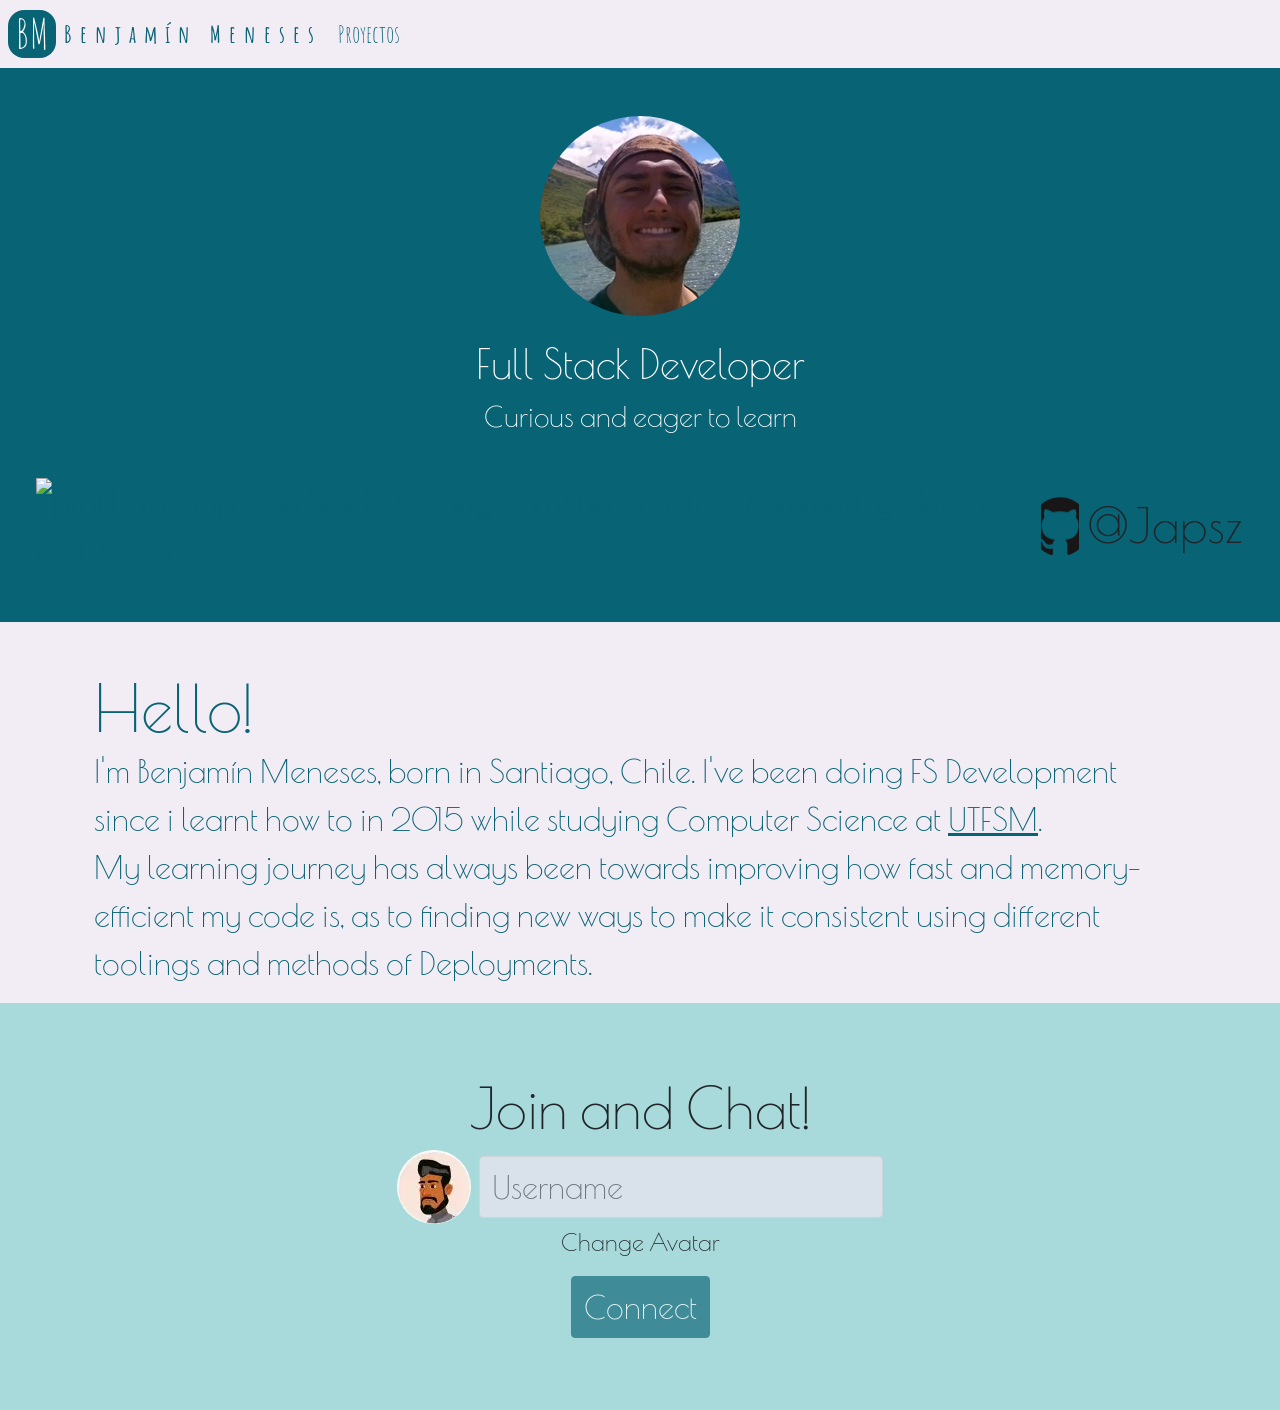
==== commit f22c2a39: "Update from https://github.com/Japsz/portafolio/commit/8a48c9aec3a4ba1aeb828f3585bae0338290488b" ====
--- a/index.html
+++ b/index.html
@@ -1 +1 @@
-<!DOCTYPE html><html lang="en"><head><meta charSet="utf-8"/><meta http-equiv="x-ua-compatible" content="ie=edge"/><meta name="viewport" content="width=device-width, initial-scale=1, shrink-to-fit=no"/><style data-href="/styles.8f29acf4923b69b1964b.css" data-identity="gatsby-global-css">@import url(//fonts.googleapis.com/css?family=Amatic+SC);@import url(//fonts.googleapis.com/css?family=Poiret+One);header{box-shadow:0 0 .5rem .2rem rgba(8,99,117,.5);font-family:Amatic SC;font-size:1.5rem;z-index:2}header .nav{margin:0 .5rem;padding:.5rem 0}header .nav,header .navLogo{align-items:center;display:flex}header .navLogo{color:#086375;font-weight:600;letter-spacing:8px;text-decoration:none}header .navLogo span{align-items:center;background-color:#086375;border-radius:16px;color:#fff;display:flex;font-size:2.5rem;font-weight:500;height:3rem;justify-content:center;letter-spacing:1px;margin-right:.5rem;padding:.3rem;width:3rem}:root{--bs-blue:#0d6efd;--bs-indigo:#6610f2;--bs-purple:#6f42c1;--bs-pink:#d63384;--bs-red:#dc3545;--bs-orange:#fd7e14;--bs-yellow:#ffc107;--bs-green:#198754;--bs-teal:#20c997;--bs-cyan:#0dcaf0;--bs-white:#fff;--bs-gray:#6c757d;--bs-gray-dark:#343a40;--bs-gray-100:#f8f9fa;--bs-gray-200:#e9ecef;--bs-gray-300:#dee2e6;--bs-gray-400:#ced4da;--bs-gray-500:#adb5bd;--bs-gray-600:#6c757d;--bs-gray-700:#495057;--bs-gray-800:#343a40;--bs-gray-900:#212529;--bs-primary:#086375;--bs-secondary:#a8dadc;--bs-success:#198754;--bs-info:#0dcaf0;--bs-warning:#fff689;--bs-danger:#c14953;--bs-light:#f8f9fa;--bs-dark:#212529;--bs-primary-rgb:8,99,117;--bs-secondary-rgb:168,218,220;--bs-success-rgb:25,135,84;--bs-info-rgb:13,202,240;--bs-warning-rgb:255,246,137;--bs-danger-rgb:193,73,83;--bs-light-rgb:248,249,250;--bs-dark-rgb:33,37,41;--bs-white-rgb:255,255,255;--bs-black-rgb:0,0,0;--bs-body-rgb:33,37,41;--bs-font-sans-serif:system-ui,-apple-system,"Segoe UI",Roboto,"Helvetica Neue",Arial,"Noto Sans","Liberation Sans",sans-serif,"Apple Color Emoji","Segoe UI Emoji","Segoe UI Symbol","Noto Color Emoji";--bs-font-monospace:SFMono-Regular,Menlo,Monaco,Consolas,"Liberation Mono","Courier New",monospace;--bs-gradient:linear-gradient(180deg,hsla(0,0%,100%,0.15),hsla(0,0%,100%,0));--bs-body-font-family:Poiret One;--bs-body-font-size:2rem;--bs-body-font-weight:400;--bs-body-line-height:1.5;--bs-body-color:#212529;--bs-body-bg:#ede6f2b7}*,:after,:before{box-sizing:border-box}@media(prefers-reduced-motion:no-preference){:root{scroll-behavior:smooth}}body{-webkit-text-size-adjust:100%;-webkit-tap-highlight-color:rgba(0,0,0,0);background-color:var(--bs-body-bg);color:var(--bs-body-color);font-family:var(--bs-body-font-family);font-size:var(--bs-body-font-size);font-weight:var(--bs-body-font-weight);line-height:var(--bs-body-line-height);margin:0;text-align:var(--bs-body-text-align)}hr{background-color:currentColor;border:0;color:inherit;margin:1rem 0;opacity:.25}hr:not([size]){height:1px}.h1,.h2,.h3,.h4,.h5,.h6,h1,h2,h3,h4,h5,h6{font-weight:500;line-height:1.2;margin-bottom:.5rem;margin-top:0}.h1,h1{font-size:calc(1.625rem + 4.5vw)}@media(min-width:1200px){.h1,h1{font-size:5rem}}.h2,h2{font-size:calc(1.525rem + 3.3vw)}@media(min-width:1200px){.h2,h2{font-size:4rem}}.h3,h3{font-size:calc(1.475rem + 2.7vw)}@media(min-width:1200px){.h3,h3{font-size:3.5rem}}.h4,h4{font-size:calc(1.425rem + 2.1vw)}@media(min-width:1200px){.h4,h4{font-size:3rem}}.h5,h5{font-size:calc(1.375rem + 1.5vw)}@media(min-width:1200px){.h5,h5{font-size:2.5rem}}.h6,h6{font-size:calc(1.325rem + .9vw)}@media(min-width:1200px){.h6,h6{font-size:2rem}}p{margin-bottom:1rem;margin-top:0}abbr[data-bs-original-title],abbr[title]{cursor:help;-webkit-text-decoration:underline dotted;text-decoration:underline dotted;-webkit-text-decoration-skip-ink:none;text-decoration-skip-ink:none}address{font-style:normal;line-height:inherit;margin-bottom:1rem}ol,ul{padding-left:2rem}dl,ol,ul{margin-bottom:1rem;margin-top:0}ol ol,ol ul,ul ol,ul ul{margin-bottom:0}dt{font-weight:700}dd{margin-bottom:.5rem;margin-left:0}blockquote{margin:0 0 1rem}b,strong{font-weight:bolder}.small,small{font-size:.875em}.mark,mark{background-color:#fcf8e3;padding:.2em}sub,sup{font-size:.75em;line-height:0;position:relative;vertical-align:baseline}sub{bottom:-.25em}sup{top:-.5em}a{color:#086375;text-decoration:underline}a:hover{color:#064f5e}a:not([href]):not([class]),a:not([href]):not([class]):hover{color:inherit;text-decoration:none}code,kbd,pre,samp{direction:ltr;font-family:var(--bs-font-monospace);font-size:1em;unicode-bidi:bidi-override}pre{display:block;font-size:.875em;margin-bottom:1rem;margin-top:0;overflow:auto}pre code{color:inherit;font-size:inherit;word-break:normal}code{word-wrap:break-word;color:#d63384;font-size:.875em}a>code{color:inherit}kbd{background-color:#212529;border-radius:.2rem;color:#fff;font-size:.875em;padding:.2rem .4rem}kbd kbd{font-size:1em;font-weight:700;padding:0}figure{margin:0 0 1rem}img,svg{vertical-align:middle}table{border-collapse:collapse;caption-side:bottom}caption{color:#6c757d;padding-bottom:.5rem;padding-top:.5rem;text-align:left}th{text-align:inherit;text-align:-webkit-match-parent}tbody,td,tfoot,th,thead,tr{border:0 solid;border-color:inherit}label{display:inline-block}button{border-radius:0}button:focus:not(:focus-visible){outline:0}button,input,optgroup,select,textarea{font-family:inherit;font-size:inherit;line-height:inherit;margin:0}button,select{text-transform:none}[role=button]{cursor:pointer}select{word-wrap:normal}select:disabled{opacity:1}[list]::-webkit-calendar-picker-indicator{display:none}[type=button],[type=reset],[type=submit],button{-webkit-appearance:button}[type=button]:not(:disabled),[type=reset]:not(:disabled),[type=submit]:not(:disabled),button:not(:disabled){cursor:pointer}::-moz-focus-inner{border-style:none;padding:0}textarea{resize:vertical}fieldset{border:0;margin:0;min-width:0;padding:0}legend{float:left;font-size:calc(1.275rem + .3vw);line-height:inherit;margin-bottom:.5rem;padding:0;width:100%}@media(min-width:1200px){legend{font-size:1.5rem}}legend+*{clear:left}::-webkit-datetime-edit-day-field,::-webkit-datetime-edit-fields-wrapper,::-webkit-datetime-edit-hour-field,::-webkit-datetime-edit-minute,::-webkit-datetime-edit-month-field,::-webkit-datetime-edit-text,::-webkit-datetime-edit-year-field{padding:0}::-webkit-inner-spin-button{height:auto}[type=search]{-webkit-appearance:textfield;outline-offset:-2px}::-webkit-search-decoration{-webkit-appearance:none}::-webkit-color-swatch-wrapper{padding:0}::file-selector-button{font:inherit}::-webkit-file-upload-button{-webkit-appearance:button;font:inherit}output{display:inline-block}iframe{border:0}summary{cursor:pointer;display:list-item}progress{vertical-align:baseline}[hidden]{display:none!important}.lead{font-size:calc(1.375rem + 1.5vw);font-weight:300}@media(min-width:1200px){.lead{font-size:2.5rem}}.display-1{font-size:calc(1.625rem + 4.5vw);font-weight:300;line-height:1.2}@media(min-width:1200px){.display-1{font-size:5rem}}.display-2{font-size:calc(1.575rem + 3.9vw);font-weight:300;line-height:1.2}@media(min-width:1200px){.display-2{font-size:4.5rem}}.display-3{font-size:calc(1.525rem + 3.3vw);font-weight:300;line-height:1.2}@media(min-width:1200px){.display-3{font-size:4rem}}.display-4{font-size:calc(1.475rem + 2.7vw);font-weight:300;line-height:1.2}@media(min-width:1200px){.display-4{font-size:3.5rem}}.display-5{font-size:calc(1.425rem + 2.1vw);font-weight:300;line-height:1.2}@media(min-width:1200px){.display-5{font-size:3rem}}.display-6{font-size:calc(1.375rem + 1.5vw);font-weight:300;line-height:1.2}@media(min-width:1200px){.display-6{font-size:2.5rem}}.list-inline,.list-unstyled{list-style:none;padding-left:0}.list-inline-item{display:inline-block}.list-inline-item:not(:last-child){margin-right:.5rem}.initialism{font-size:.875em;text-transform:uppercase}.blockquote{font-size:calc(1.375rem + 1.5vw);margin-bottom:1rem}@media(min-width:1200px){.blockquote{font-size:2.5rem}}.blockquote>:last-child{margin-bottom:0}.blockquote-footer{color:#6c757d;font-size:.875em;margin-bottom:1rem;margin-top:-1rem}.blockquote-footer:before{content:"— "}.img-fluid,.img-thumbnail{height:auto;max-width:100%}.img-thumbnail{background-color:#ede6f2b7;border:1px solid #dee2e6;border-radius:.25rem;padding:.25rem}.figure{display:inline-block}.figure-img{line-height:1;margin-bottom:.5rem}.figure-caption{color:#6c757d;font-size:.875em}.container,.container-fluid,.container-lg,.container-md,.container-sm,.container-xl,.container-xxl{margin-left:auto;margin-right:auto;padding-left:var(--bs-gutter-x,.75rem);padding-right:var(--bs-gutter-x,.75rem);width:100%}@media(min-width:576px){.container,.container-sm{max-width:540px}}@media(min-width:768px){.container,.container-md,.container-sm{max-width:720px}}@media(min-width:992px){.container,.container-lg,.container-md,.container-sm{max-width:960px}}@media(min-width:1200px){.container,.container-lg,.container-md,.container-sm,.container-xl{max-width:1140px}}@media(min-width:1400px){.container,.container-lg,.container-md,.container-sm,.container-xl,.container-xxl{max-width:1320px}}.row{--bs-gutter-x:1.5rem;--bs-gutter-y:0;display:flex;flex-wrap:wrap;margin-left:calc(var(--bs-gutter-x)*-.5);margin-right:calc(var(--bs-gutter-x)*-.5);margin-top:calc(var(--bs-gutter-y)*-1)}.row>*{flex-shrink:0;margin-top:var(--bs-gutter-y);max-width:100%;padding-left:calc(var(--bs-gutter-x)*.5);padding-right:calc(var(--bs-gutter-x)*.5);width:100%}.col{flex:1 0}.row-cols-auto>*{flex:0 0 auto;width:auto}.row-cols-1>*{flex:0 0 auto;width:100%}.row-cols-2>*{flex:0 0 auto;width:50%}.row-cols-3>*{flex:0 0 auto;width:33.3333333333%}.row-cols-4>*{flex:0 0 auto;width:25%}.row-cols-5>*{flex:0 0 auto;width:20%}.row-cols-6>*{flex:0 0 auto;width:16.6666666667%}.col-auto{flex:0 0 auto;width:auto}.col-1{flex:0 0 auto;width:8.33333333%}.col-2{flex:0 0 auto;width:16.66666667%}.col-3{flex:0 0 auto;width:25%}.col-4{flex:0 0 auto;width:33.33333333%}.col-5{flex:0 0 auto;width:41.66666667%}.col-6{flex:0 0 auto;width:50%}.col-7{flex:0 0 auto;width:58.33333333%}.col-8{flex:0 0 auto;width:66.66666667%}.col-9{flex:0 0 auto;width:75%}.col-10{flex:0 0 auto;width:83.33333333%}.col-11{flex:0 0 auto;width:91.66666667%}.col-12{flex:0 0 auto;width:100%}.offset-1{margin-left:8.33333333%}.offset-2{margin-left:16.66666667%}.offset-3{margin-left:25%}.offset-4{margin-left:33.33333333%}.offset-5{margin-left:41.66666667%}.offset-6{margin-left:50%}.offset-7{margin-left:58.33333333%}.offset-8{margin-left:66.66666667%}.offset-9{margin-left:75%}.offset-10{margin-left:83.33333333%}.offset-11{margin-left:91.66666667%}.g-0,.gx-0{--bs-gutter-x:0}.g-0,.gy-0{--bs-gutter-y:0}.g-1,.gx-1{--bs-gutter-x:0.25rem}.g-1,.gy-1{--bs-gutter-y:0.25rem}.g-2,.gx-2{--bs-gutter-x:0.5rem}.g-2,.gy-2{--bs-gutter-y:0.5rem}.g-3,.gx-3{--bs-gutter-x:1rem}.g-3,.gy-3{--bs-gutter-y:1rem}.g-4,.gx-4{--bs-gutter-x:1.5rem}.g-4,.gy-4{--bs-gutter-y:1.5rem}.g-5,.gx-5{--bs-gutter-x:3rem}.g-5,.gy-5{--bs-gutter-y:3rem}@media(min-width:576px){.col-sm{flex:1 0}.row-cols-sm-auto>*{flex:0 0 auto;width:auto}.row-cols-sm-1>*{flex:0 0 auto;width:100%}.row-cols-sm-2>*{flex:0 0 auto;width:50%}.row-cols-sm-3>*{flex:0 0 auto;width:33.3333333333%}.row-cols-sm-4>*{flex:0 0 auto;width:25%}.row-cols-sm-5>*{flex:0 0 auto;width:20%}.row-cols-sm-6>*{flex:0 0 auto;width:16.6666666667%}.col-sm-auto{flex:0 0 auto;width:auto}.col-sm-1{flex:0 0 auto;width:8.33333333%}.col-sm-2{flex:0 0 auto;width:16.66666667%}.col-sm-3{flex:0 0 auto;width:25%}.col-sm-4{flex:0 0 auto;width:33.33333333%}.col-sm-5{flex:0 0 auto;width:41.66666667%}.col-sm-6{flex:0 0 auto;width:50%}.col-sm-7{flex:0 0 auto;width:58.33333333%}.col-sm-8{flex:0 0 auto;width:66.66666667%}.col-sm-9{flex:0 0 auto;width:75%}.col-sm-10{flex:0 0 auto;width:83.33333333%}.col-sm-11{flex:0 0 auto;width:91.66666667%}.col-sm-12{flex:0 0 auto;width:100%}.offset-sm-0{margin-left:0}.offset-sm-1{margin-left:8.33333333%}.offset-sm-2{margin-left:16.66666667%}.offset-sm-3{margin-left:25%}.offset-sm-4{margin-left:33.33333333%}.offset-sm-5{margin-left:41.66666667%}.offset-sm-6{margin-left:50%}.offset-sm-7{margin-left:58.33333333%}.offset-sm-8{margin-left:66.66666667%}.offset-sm-9{margin-left:75%}.offset-sm-10{margin-left:83.33333333%}.offset-sm-11{margin-left:91.66666667%}.g-sm-0,.gx-sm-0{--bs-gutter-x:0}.g-sm-0,.gy-sm-0{--bs-gutter-y:0}.g-sm-1,.gx-sm-1{--bs-gutter-x:0.25rem}.g-sm-1,.gy-sm-1{--bs-gutter-y:0.25rem}.g-sm-2,.gx-sm-2{--bs-gutter-x:0.5rem}.g-sm-2,.gy-sm-2{--bs-gutter-y:0.5rem}.g-sm-3,.gx-sm-3{--bs-gutter-x:1rem}.g-sm-3,.gy-sm-3{--bs-gutter-y:1rem}.g-sm-4,.gx-sm-4{--bs-gutter-x:1.5rem}.g-sm-4,.gy-sm-4{--bs-gutter-y:1.5rem}.g-sm-5,.gx-sm-5{--bs-gutter-x:3rem}.g-sm-5,.gy-sm-5{--bs-gutter-y:3rem}}@media(min-width:768px){.col-md{flex:1 0}.row-cols-md-auto>*{flex:0 0 auto;width:auto}.row-cols-md-1>*{flex:0 0 auto;width:100%}.row-cols-md-2>*{flex:0 0 auto;width:50%}.row-cols-md-3>*{flex:0 0 auto;width:33.3333333333%}.row-cols-md-4>*{flex:0 0 auto;width:25%}.row-cols-md-5>*{flex:0 0 auto;width:20%}.row-cols-md-6>*{flex:0 0 auto;width:16.6666666667%}.col-md-auto{flex:0 0 auto;width:auto}.col-md-1{flex:0 0 auto;width:8.33333333%}.col-md-2{flex:0 0 auto;width:16.66666667%}.col-md-3{flex:0 0 auto;width:25%}.col-md-4{flex:0 0 auto;width:33.33333333%}.col-md-5{flex:0 0 auto;width:41.66666667%}.col-md-6{flex:0 0 auto;width:50%}.col-md-7{flex:0 0 auto;width:58.33333333%}.col-md-8{flex:0 0 auto;width:66.66666667%}.col-md-9{flex:0 0 auto;width:75%}.col-md-10{flex:0 0 auto;width:83.33333333%}.col-md-11{flex:0 0 auto;width:91.66666667%}.col-md-12{flex:0 0 auto;width:100%}.offset-md-0{margin-left:0}.offset-md-1{margin-left:8.33333333%}.offset-md-2{margin-left:16.66666667%}.offset-md-3{margin-left:25%}.offset-md-4{margin-left:33.33333333%}.offset-md-5{margin-left:41.66666667%}.offset-md-6{margin-left:50%}.offset-md-7{margin-left:58.33333333%}.offset-md-8{margin-left:66.66666667%}.offset-md-9{margin-left:75%}.offset-md-10{margin-left:83.33333333%}.offset-md-11{margin-left:91.66666667%}.g-md-0,.gx-md-0{--bs-gutter-x:0}.g-md-0,.gy-md-0{--bs-gutter-y:0}.g-md-1,.gx-md-1{--bs-gutter-x:0.25rem}.g-md-1,.gy-md-1{--bs-gutter-y:0.25rem}.g-md-2,.gx-md-2{--bs-gutter-x:0.5rem}.g-md-2,.gy-md-2{--bs-gutter-y:0.5rem}.g-md-3,.gx-md-3{--bs-gutter-x:1rem}.g-md-3,.gy-md-3{--bs-gutter-y:1rem}.g-md-4,.gx-md-4{--bs-gutter-x:1.5rem}.g-md-4,.gy-md-4{--bs-gutter-y:1.5rem}.g-md-5,.gx-md-5{--bs-gutter-x:3rem}.g-md-5,.gy-md-5{--bs-gutter-y:3rem}}@media(min-width:992px){.col-lg{flex:1 0}.row-cols-lg-auto>*{flex:0 0 auto;width:auto}.row-cols-lg-1>*{flex:0 0 auto;width:100%}.row-cols-lg-2>*{flex:0 0 auto;width:50%}.row-cols-lg-3>*{flex:0 0 auto;width:33.3333333333%}.row-cols-lg-4>*{flex:0 0 auto;width:25%}.row-cols-lg-5>*{flex:0 0 auto;width:20%}.row-cols-lg-6>*{flex:0 0 auto;width:16.6666666667%}.col-lg-auto{flex:0 0 auto;width:auto}.col-lg-1{flex:0 0 auto;width:8.33333333%}.col-lg-2{flex:0 0 auto;width:16.66666667%}.col-lg-3{flex:0 0 auto;width:25%}.col-lg-4{flex:0 0 auto;width:33.33333333%}.col-lg-5{flex:0 0 auto;width:41.66666667%}.col-lg-6{flex:0 0 auto;width:50%}.col-lg-7{flex:0 0 auto;width:58.33333333%}.col-lg-8{flex:0 0 auto;width:66.66666667%}.col-lg-9{flex:0 0 auto;width:75%}.col-lg-10{flex:0 0 auto;width:83.33333333%}.col-lg-11{flex:0 0 auto;width:91.66666667%}.col-lg-12{flex:0 0 auto;width:100%}.offset-lg-0{margin-left:0}.offset-lg-1{margin-left:8.33333333%}.offset-lg-2{margin-left:16.66666667%}.offset-lg-3{margin-left:25%}.offset-lg-4{margin-left:33.33333333%}.offset-lg-5{margin-left:41.66666667%}.offset-lg-6{margin-left:50%}.offset-lg-7{margin-left:58.33333333%}.offset-lg-8{margin-left:66.66666667%}.offset-lg-9{margin-left:75%}.offset-lg-10{margin-left:83.33333333%}.offset-lg-11{margin-left:91.66666667%}.g-lg-0,.gx-lg-0{--bs-gutter-x:0}.g-lg-0,.gy-lg-0{--bs-gutter-y:0}.g-lg-1,.gx-lg-1{--bs-gutter-x:0.25rem}.g-lg-1,.gy-lg-1{--bs-gutter-y:0.25rem}.g-lg-2,.gx-lg-2{--bs-gutter-x:0.5rem}.g-lg-2,.gy-lg-2{--bs-gutter-y:0.5rem}.g-lg-3,.gx-lg-3{--bs-gutter-x:1rem}.g-lg-3,.gy-lg-3{--bs-gutter-y:1rem}.g-lg-4,.gx-lg-4{--bs-gutter-x:1.5rem}.g-lg-4,.gy-lg-4{--bs-gutter-y:1.5rem}.g-lg-5,.gx-lg-5{--bs-gutter-x:3rem}.g-lg-5,.gy-lg-5{--bs-gutter-y:3rem}}@media(min-width:1200px){.col-xl{flex:1 0}.row-cols-xl-auto>*{flex:0 0 auto;width:auto}.row-cols-xl-1>*{flex:0 0 auto;width:100%}.row-cols-xl-2>*{flex:0 0 auto;width:50%}.row-cols-xl-3>*{flex:0 0 auto;width:33.3333333333%}.row-cols-xl-4>*{flex:0 0 auto;width:25%}.row-cols-xl-5>*{flex:0 0 auto;width:20%}.row-cols-xl-6>*{flex:0 0 auto;width:16.6666666667%}.col-xl-auto{flex:0 0 auto;width:auto}.col-xl-1{flex:0 0 auto;width:8.33333333%}.col-xl-2{flex:0 0 auto;width:16.66666667%}.col-xl-3{flex:0 0 auto;width:25%}.col-xl-4{flex:0 0 auto;width:33.33333333%}.col-xl-5{flex:0 0 auto;width:41.66666667%}.col-xl-6{flex:0 0 auto;width:50%}.col-xl-7{flex:0 0 auto;width:58.33333333%}.col-xl-8{flex:0 0 auto;width:66.66666667%}.col-xl-9{flex:0 0 auto;width:75%}.col-xl-10{flex:0 0 auto;width:83.33333333%}.col-xl-11{flex:0 0 auto;width:91.66666667%}.col-xl-12{flex:0 0 auto;width:100%}.offset-xl-0{margin-left:0}.offset-xl-1{margin-left:8.33333333%}.offset-xl-2{margin-left:16.66666667%}.offset-xl-3{margin-left:25%}.offset-xl-4{margin-left:33.33333333%}.offset-xl-5{margin-left:41.66666667%}.offset-xl-6{margin-left:50%}.offset-xl-7{margin-left:58.33333333%}.offset-xl-8{margin-left:66.66666667%}.offset-xl-9{margin-left:75%}.offset-xl-10{margin-left:83.33333333%}.offset-xl-11{margin-left:91.66666667%}.g-xl-0,.gx-xl-0{--bs-gutter-x:0}.g-xl-0,.gy-xl-0{--bs-gutter-y:0}.g-xl-1,.gx-xl-1{--bs-gutter-x:0.25rem}.g-xl-1,.gy-xl-1{--bs-gutter-y:0.25rem}.g-xl-2,.gx-xl-2{--bs-gutter-x:0.5rem}.g-xl-2,.gy-xl-2{--bs-gutter-y:0.5rem}.g-xl-3,.gx-xl-3{--bs-gutter-x:1rem}.g-xl-3,.gy-xl-3{--bs-gutter-y:1rem}.g-xl-4,.gx-xl-4{--bs-gutter-x:1.5rem}.g-xl-4,.gy-xl-4{--bs-gutter-y:1.5rem}.g-xl-5,.gx-xl-5{--bs-gutter-x:3rem}.g-xl-5,.gy-xl-5{--bs-gutter-y:3rem}}@media(min-width:1400px){.col-xxl{flex:1 0}.row-cols-xxl-auto>*{flex:0 0 auto;width:auto}.row-cols-xxl-1>*{flex:0 0 auto;width:100%}.row-cols-xxl-2>*{flex:0 0 auto;width:50%}.row-cols-xxl-3>*{flex:0 0 auto;width:33.3333333333%}.row-cols-xxl-4>*{flex:0 0 auto;width:25%}.row-cols-xxl-5>*{flex:0 0 auto;width:20%}.row-cols-xxl-6>*{flex:0 0 auto;width:16.6666666667%}.col-xxl-auto{flex:0 0 auto;width:auto}.col-xxl-1{flex:0 0 auto;width:8.33333333%}.col-xxl-2{flex:0 0 auto;width:16.66666667%}.col-xxl-3{flex:0 0 auto;width:25%}.col-xxl-4{flex:0 0 auto;width:33.33333333%}.col-xxl-5{flex:0 0 auto;width:41.66666667%}.col-xxl-6{flex:0 0 auto;width:50%}.col-xxl-7{flex:0 0 auto;width:58.33333333%}.col-xxl-8{flex:0 0 auto;width:66.66666667%}.col-xxl-9{flex:0 0 auto;width:75%}.col-xxl-10{flex:0 0 auto;width:83.33333333%}.col-xxl-11{flex:0 0 auto;width:91.66666667%}.col-xxl-12{flex:0 0 auto;width:100%}.offset-xxl-0{margin-left:0}.offset-xxl-1{margin-left:8.33333333%}.offset-xxl-2{margin-left:16.66666667%}.offset-xxl-3{margin-left:25%}.offset-xxl-4{margin-left:33.33333333%}.offset-xxl-5{margin-left:41.66666667%}.offset-xxl-6{margin-left:50%}.offset-xxl-7{margin-left:58.33333333%}.offset-xxl-8{margin-left:66.66666667%}.offset-xxl-9{margin-left:75%}.offset-xxl-10{margin-left:83.33333333%}.offset-xxl-11{margin-left:91.66666667%}.g-xxl-0,.gx-xxl-0{--bs-gutter-x:0}.g-xxl-0,.gy-xxl-0{--bs-gutter-y:0}.g-xxl-1,.gx-xxl-1{--bs-gutter-x:0.25rem}.g-xxl-1,.gy-xxl-1{--bs-gutter-y:0.25rem}.g-xxl-2,.gx-xxl-2{--bs-gutter-x:0.5rem}.g-xxl-2,.gy-xxl-2{--bs-gutter-y:0.5rem}.g-xxl-3,.gx-xxl-3{--bs-gutter-x:1rem}.g-xxl-3,.gy-xxl-3{--bs-gutter-y:1rem}.g-xxl-4,.gx-xxl-4{--bs-gutter-x:1.5rem}.g-xxl-4,.gy-xxl-4{--bs-gutter-y:1.5rem}.g-xxl-5,.gx-xxl-5{--bs-gutter-x:3rem}.g-xxl-5,.gy-xxl-5{--bs-gutter-y:3rem}}.form-label{margin-bottom:.5rem}.col-form-label{font-size:inherit;line-height:1.5;margin-bottom:0;padding-bottom:calc(.375rem + 1px);padding-top:calc(.375rem + 1px)}.col-form-label-lg{font-size:calc(1.375rem + 1.5vw);padding-bottom:calc(.5rem + 1px);padding-top:calc(.5rem + 1px)}@media(min-width:1200px){.col-form-label-lg{font-size:2.5rem}}.col-form-label-sm{font-size:calc(1.3rem + .6vw);padding-bottom:calc(.25rem + 1px);padding-top:calc(.25rem + 1px)}@media(min-width:1200px){.col-form-label-sm{font-size:1.75rem}}.form-text{color:#6c757d;font-size:.875em;margin-top:.25rem}.form-control{-webkit-appearance:none;appearance:none;background-clip:padding-box;background-color:#ede6f2b7;border:1px solid #ced4da;border-radius:.25rem;color:#212529;display:block;font-size:calc(1.325rem + .9vw);font-weight:400;line-height:1.5;padding:.375rem .75rem;transition:border-color .15s ease-in-out,box-shadow .15s ease-in-out;width:100%}@media(min-width:1200px){.form-control{font-size:2rem}}@media(prefers-reduced-motion:reduce){.form-control{transition:none}}.form-control[type=file]{overflow:hidden}.form-control[type=file]:not(:disabled):not([readonly]){cursor:pointer}.form-control:focus{background-color:#ede6f2b7;border-color:#84b1ba;box-shadow:0 0 0 .25rem rgba(8,99,117,.25);color:#212529;outline:0}.form-control::-webkit-date-and-time-value{height:1.5em}.form-control::-webkit-input-placeholder{color:#6c757d;opacity:1}.form-control:-ms-input-placeholder{color:#6c757d;opacity:1}.form-control::placeholder{color:#6c757d;opacity:1}.form-control:disabled,.form-control[readonly]{background-color:#e9ecef;opacity:1}.form-control::file-selector-button{-webkit-margin-end:.75rem;background-color:#e9ecef;border:0 solid;border-color:inherit;border-inline-end-width:1px;border-radius:0;color:#212529;margin:-.375rem -.75rem;margin-inline-end:.75rem;padding:.375rem .75rem;pointer-events:none;transition:color .15s ease-in-out,background-color .15s ease-in-out,border-color .15s ease-in-out,box-shadow .15s ease-in-out}@media(prefers-reduced-motion:reduce){.form-control::-webkit-file-upload-button{-webkit-transition:none;transition:none}.form-control::file-selector-button{transition:none}}.form-control:hover:not(:disabled):not([readonly])::file-selector-button{background-color:#dde0e3}.form-control::-webkit-file-upload-button{-webkit-margin-end:.75rem;background-color:#e9ecef;border:0 solid;border-color:inherit;border-inline-end-width:1px;border-radius:0;color:#212529;margin:-.375rem -.75rem;margin-inline-end:.75rem;padding:.375rem .75rem;pointer-events:none;-webkit-transition:color .15s ease-in-out,background-color .15s ease-in-out,border-color .15s ease-in-out,box-shadow .15s ease-in-out;transition:color .15s ease-in-out,background-color .15s ease-in-out,border-color .15s ease-in-out,box-shadow .15s ease-in-out}@media(prefers-reduced-motion:reduce){.form-control::-webkit-file-upload-button{-webkit-transition:none;transition:none}}.form-control:hover:not(:disabled):not([readonly])::-webkit-file-upload-button{background-color:#dde0e3}.form-control-plaintext{background-color:transparent;border:solid transparent;border-width:1px 0;color:#212529;display:block;line-height:1.5;margin-bottom:0;padding:.375rem 0;width:100%}.form-control-plaintext.form-control-lg,.form-control-plaintext.form-control-sm{padding-left:0;padding-right:0}.form-control-sm{border-radius:.2rem;font-size:calc(1.3rem + .6vw);min-height:calc(1.5em + .5rem + 2px);padding:.25rem .5rem}@media(min-width:1200px){.form-control-sm{font-size:1.75rem}}.form-control-sm::file-selector-button{-webkit-margin-end:.5rem;margin:-.25rem -.5rem;margin-inline-end:.5rem;padding:.25rem .5rem}.form-control-sm::-webkit-file-upload-button{-webkit-margin-end:.5rem;margin:-.25rem -.5rem;margin-inline-end:.5rem;padding:.25rem .5rem}.form-control-lg{border-radius:.3rem;font-size:calc(1.375rem + 1.5vw);min-height:calc(1.5em + 1rem + 2px);padding:.5rem 1rem}@media(min-width:1200px){.form-control-lg{font-size:2.5rem}}.form-control-lg::file-selector-button{-webkit-margin-end:1rem;margin:-.5rem -1rem;margin-inline-end:1rem;padding:.5rem 1rem}.form-control-lg::-webkit-file-upload-button{-webkit-margin-end:1rem;margin:-.5rem -1rem;margin-inline-end:1rem;padding:.5rem 1rem}textarea.form-control{min-height:calc(1.5em + .75rem + 2px)}textarea.form-control-sm{min-height:calc(1.5em + .5rem + 2px)}textarea.form-control-lg{min-height:calc(1.5em + 1rem + 2px)}.form-control-color{height:auto;padding:.375rem;width:3rem}.form-control-color:not(:disabled):not([readonly]){cursor:pointer}.form-control-color::-moz-color-swatch{border-radius:.25rem;height:1.5em}.form-control-color::-webkit-color-swatch{border-radius:.25rem;height:1.5em}.form-select{-moz-padding-start:calc(.75rem - 3px);-webkit-appearance:none;appearance:none;background-color:#ede6f2b7;background-image:url("data:image/svg+xml;charset=utf-8,%3Csvg xmlns='http://www.w3.org/2000/svg' viewBox='0 0 16 16'%3E%3Cpath fill='none' stroke='%23343a40' stroke-linecap='round' stroke-linejoin='round' stroke-width='2' d='m2 5 6 6 6-6'/%3E%3C/svg%3E");background-position:right .75rem center;background-repeat:no-repeat;background-size:16px 12px;border:1px solid #ced4da;border-radius:.25rem;color:#212529;display:block;font-size:calc(1.325rem + .9vw);font-weight:400;line-height:1.5;padding:.375rem 2.25rem .375rem .75rem;transition:border-color .15s ease-in-out,box-shadow .15s ease-in-out;width:100%}@media(min-width:1200px){.form-select{font-size:2rem}}@media(prefers-reduced-motion:reduce){.form-select{transition:none}}.form-select:focus{border-color:#84b1ba;box-shadow:0 0 0 .25rem rgba(8,99,117,.25);outline:0}.form-select[multiple],.form-select[size]:not([size="1"]){background-image:none;padding-right:.75rem}.form-select:disabled{background-color:#e9ecef}.form-select:-moz-focusring{color:transparent;text-shadow:0 0 0 #212529}.form-select-sm{font-size:calc(1.3rem + .6vw);padding-bottom:.25rem;padding-left:.5rem;padding-top:.25rem}@media(min-width:1200px){.form-select-sm{font-size:1.75rem}}.form-select-lg{font-size:calc(1.375rem + 1.5vw);padding-bottom:.5rem;padding-left:1rem;padding-top:.5rem}@media(min-width:1200px){.form-select-lg{font-size:2.5rem}}.form-check{display:block;margin-bottom:.125rem;min-height:3rem;padding-left:1.5em}.form-check .form-check-input{float:left;margin-left:-1.5em}.form-check-input{-webkit-print-color-adjust:exact;-webkit-appearance:none;appearance:none;background-color:#ede6f2b7;background-position:50%;background-repeat:no-repeat;background-size:contain;border:1px solid rgba(0,0,0,.25);color-adjust:exact;height:1em;margin-top:.25em;vertical-align:top;width:1em}.form-check-input[type=checkbox]{border-radius:.25em}.form-check-input[type=radio]{border-radius:50%}.form-check-input:active{-webkit-filter:brightness(90%);filter:brightness(90%)}.form-check-input:focus{border-color:#84b1ba;box-shadow:0 0 0 .25rem rgba(8,99,117,.25);outline:0}.form-check-input:checked{background-color:#086375;border-color:#086375}.form-check-input:checked[type=checkbox]{background-image:url("data:image/svg+xml;charset=utf-8,%3Csvg xmlns='http://www.w3.org/2000/svg' viewBox='0 0 20 20'%3E%3Cpath fill='none' stroke='%23fff' stroke-linecap='round' stroke-linejoin='round' stroke-width='3' d='m6 10 3 3 6-6'/%3E%3C/svg%3E")}.form-check-input:checked[type=radio]{background-image:url("data:image/svg+xml;charset=utf-8,%3Csvg xmlns='http://www.w3.org/2000/svg' viewBox='-4 -4 8 8'%3E%3Ccircle r='2' fill='%23fff'/%3E%3C/svg%3E")}.form-check-input[type=checkbox]:indeterminate{background-color:#086375;background-image:url("data:image/svg+xml;charset=utf-8,%3Csvg xmlns='http://www.w3.org/2000/svg' viewBox='0 0 20 20'%3E%3Cpath fill='none' stroke='%23fff' stroke-linecap='round' stroke-linejoin='round' stroke-width='3' d='M6 10h8'/%3E%3C/svg%3E");border-color:#086375}.form-check-input:disabled{-webkit-filter:none;filter:none;opacity:.5;pointer-events:none}.form-check-input:disabled~.form-check-label,.form-check-input[disabled]~.form-check-label{opacity:.5}.form-switch{padding-left:2.5em}.form-switch .form-check-input{background-image:url("data:image/svg+xml;charset=utf-8,%3Csvg xmlns='http://www.w3.org/2000/svg' viewBox='-4 -4 8 8'%3E%3Ccircle r='3' fill='rgba(0, 0, 0, 0.25)'/%3E%3C/svg%3E");background-position:0;border-radius:2em;margin-left:-2.5em;transition:background-position .15s ease-in-out;width:2em}@media(prefers-reduced-motion:reduce){.form-switch .form-check-input{transition:none}}.form-switch .form-check-input:focus{background-image:url("data:image/svg+xml;charset=utf-8,%3Csvg xmlns='http://www.w3.org/2000/svg' viewBox='-4 -4 8 8'%3E%3Ccircle r='3' fill='%2384b1ba'/%3E%3C/svg%3E")}.form-switch .form-check-input:checked{background-image:url("data:image/svg+xml;charset=utf-8,%3Csvg xmlns='http://www.w3.org/2000/svg' viewBox='-4 -4 8 8'%3E%3Ccircle r='3' fill='%23fff'/%3E%3C/svg%3E");background-position:100%}.form-check-inline{display:inline-block;margin-right:1rem}.btn-check{clip:rect(0,0,0,0);pointer-events:none;position:absolute}.btn-check:disabled+.btn,.btn-check[disabled]+.btn{-webkit-filter:none;filter:none;opacity:.65;pointer-events:none}.form-range{-webkit-appearance:none;appearance:none;background-color:transparent;height:1.5rem;padding:0;width:100%}.form-range:focus{outline:0}.form-range:focus::-webkit-slider-thumb{box-shadow:0 0 0 1px #ede6f2b7,0 0 0 .25rem rgba(8,99,117,.25)}.form-range:focus::-moz-range-thumb{box-shadow:0 0 0 1px #ede6f2b7,0 0 0 .25rem rgba(8,99,117,.25)}.form-range::-moz-focus-outer{border:0}.form-range::-webkit-slider-thumb{-webkit-appearance:none;appearance:none;background-color:#086375;border:0;border-radius:1rem;height:1rem;margin-top:-.25rem;-webkit-transition:background-color .15s ease-in-out,border-color .15s ease-in-out,box-shadow .15s ease-in-out;transition:background-color .15s ease-in-out,border-color .15s ease-in-out,box-shadow .15s ease-in-out;width:1rem}@media(prefers-reduced-motion:reduce){.form-range::-webkit-slider-thumb{-webkit-transition:none;transition:none}}.form-range::-webkit-slider-thumb:active{background-color:#b5d0d6}.form-range::-webkit-slider-runnable-track{background-color:#dee2e6;border-color:transparent;border-radius:1rem;color:transparent;cursor:pointer;height:.5rem;width:100%}.form-range::-moz-range-thumb{appearance:none;background-color:#086375;border:0;border-radius:1rem;height:1rem;-moz-transition:background-color .15s ease-in-out,border-color .15s ease-in-out,box-shadow .15s ease-in-out;transition:background-color .15s ease-in-out,border-color .15s ease-in-out,box-shadow .15s ease-in-out;width:1rem}@media(prefers-reduced-motion:reduce){.form-range::-moz-range-thumb{-moz-transition:none;transition:none}}.form-range::-moz-range-thumb:active{background-color:#b5d0d6}.form-range::-moz-range-track{background-color:#dee2e6;border-color:transparent;border-radius:1rem;color:transparent;cursor:pointer;height:.5rem;width:100%}.form-range:disabled{pointer-events:none}.form-range:disabled::-webkit-slider-thumb{background-color:#adb5bd}.form-range:disabled::-moz-range-thumb{background-color:#adb5bd}.form-floating{position:relative}.form-floating>.form-control,.form-floating>.form-select{height:calc(3.5rem + 2px);line-height:1.25}.form-floating>label{border:1px solid transparent;height:100%;left:0;padding:1rem .75rem;pointer-events:none;position:absolute;top:0;-webkit-transform-origin:0 0;transform-origin:0 0;transition:opacity .1s ease-in-out,-webkit-transform .1s ease-in-out;transition:opacity .1s ease-in-out,transform .1s ease-in-out;transition:opacity .1s ease-in-out,transform .1s ease-in-out,-webkit-transform .1s ease-in-out}@media(prefers-reduced-motion:reduce){.form-floating>label{transition:none}}.form-floating>.form-control{padding:1rem .75rem}.form-floating>.form-control::-webkit-input-placeholder{color:transparent}.form-floating>.form-control:-ms-input-placeholder{color:transparent}.form-floating>.form-control::placeholder{color:transparent}.form-floating>.form-control:not(:-ms-input-placeholder){padding-bottom:.625rem;padding-top:1.625rem}.form-floating>.form-control:focus,.form-floating>.form-control:not(:placeholder-shown){padding-bottom:.625rem;padding-top:1.625rem}.form-floating>.form-control:-webkit-autofill{padding-bottom:.625rem;padding-top:1.625rem}.form-floating>.form-select{padding-bottom:.625rem;padding-top:1.625rem}.form-floating>.form-control:not(:-ms-input-placeholder)~label{opacity:.65;transform:scale(.85) translateY(-.5rem) translateX(.15rem)}.form-floating>.form-control:focus~label,.form-floating>.form-control:not(:placeholder-shown)~label,.form-floating>.form-select~label{opacity:.65;-webkit-transform:scale(.85) translateY(-.5rem) translateX(.15rem);transform:scale(.85) translateY(-.5rem) translateX(.15rem)}.form-floating>.form-control:-webkit-autofill~label{opacity:.65;-webkit-transform:scale(.85) translateY(-.5rem) translateX(.15rem);transform:scale(.85) translateY(-.5rem) translateX(.15rem)}.input-group{align-items:stretch;display:flex;flex-wrap:wrap;position:relative;width:100%}.input-group>.form-control,.input-group>.form-select{flex:1 1 auto;min-width:0;position:relative;width:1%}.input-group>.form-control:focus,.input-group>.form-select:focus{z-index:3}.input-group .btn{position:relative;z-index:2}.input-group .btn:focus{z-index:3}.input-group-text{align-items:center;background-color:#e9ecef;border:1px solid #ced4da;border-radius:.25rem;color:#212529;display:flex;font-size:calc(1.325rem + .9vw);font-weight:400;line-height:1.5;padding:.375rem .75rem;text-align:center;white-space:nowrap}@media(min-width:1200px){.input-group-text{font-size:2rem}}.input-group-lg>.btn,.input-group-lg>.form-control,.input-group-lg>.form-select,.input-group-lg>.input-group-text{border-radius:.3rem;font-size:calc(1.375rem + 1.5vw);padding:.5rem 1rem}@media(min-width:1200px){.input-group-lg>.btn,.input-group-lg>.form-control,.input-group-lg>.form-select,.input-group-lg>.input-group-text{font-size:2.5rem}}.input-group-sm>.btn,.input-group-sm>.form-control,.input-group-sm>.form-select,.input-group-sm>.input-group-text{border-radius:.2rem;font-size:calc(1.3rem + .6vw);padding:.25rem .5rem}@media(min-width:1200px){.input-group-sm>.btn,.input-group-sm>.form-control,.input-group-sm>.form-select,.input-group-sm>.input-group-text{font-size:1.75rem}}.input-group-lg>.form-select,.input-group-sm>.form-select{padding-right:3rem}.input-group.has-validation>.dropdown-toggle:nth-last-child(n+4),.input-group.has-validation>:nth-last-child(n+3):not(.dropdown-toggle):not(.dropdown-menu),.input-group:not(.has-validation)>.dropdown-toggle:nth-last-child(n+3),.input-group:not(.has-validation)>:not(:last-child):not(.dropdown-toggle):not(.dropdown-menu){border-bottom-right-radius:0;border-top-right-radius:0}.input-group>:not(:first-child):not(.dropdown-menu):not(.valid-tooltip):not(.valid-feedback):not(.invalid-tooltip):not(.invalid-feedback){border-bottom-left-radius:0;border-top-left-radius:0;margin-left:-1px}.valid-feedback{color:#198754;display:none;font-size:.875em;margin-top:.25rem;width:100%}.valid-tooltip{background-color:rgba(25,135,84,.9);border-radius:.25rem;color:#fff;display:none;font-size:calc(1.3rem + .6vw);margin-top:.1rem;max-width:100%;padding:.25rem .5rem;position:absolute;top:100%;z-index:5}@media(min-width:1200px){.valid-tooltip{font-size:1.75rem}}.is-valid~.valid-feedback,.is-valid~.valid-tooltip,.was-validated :valid~.valid-feedback,.was-validated :valid~.valid-tooltip{display:block}.form-control.is-valid,.was-validated .form-control:valid{background-image:url("data:image/svg+xml;charset=utf-8,%3Csvg xmlns='http://www.w3.org/2000/svg' viewBox='0 0 8 8'%3E%3Cpath fill='%23198754' d='M2.3 6.73.6 4.53c-.4-1.04.46-1.4 1.1-.8l1.1 1.4 3.4-3.8c.6-.63 1.6-.27 1.2.7l-4 4.6c-.43.5-.8.4-1.1.1z'/%3E%3C/svg%3E");background-position:right calc(.375em + .1875rem) center;background-repeat:no-repeat;background-size:calc(.75em + .375rem) calc(.75em + .375rem);border-color:#198754;padding-right:calc(1.5em + .75rem)}.form-control.is-valid:focus,.was-validated .form-control:valid:focus{border-color:#198754;box-shadow:0 0 0 .25rem rgba(25,135,84,.25)}.was-validated textarea.form-control:valid,textarea.form-control.is-valid{background-position:top calc(.375em + .1875rem) right calc(.375em + .1875rem);padding-right:calc(1.5em + .75rem)}.form-select.is-valid,.was-validated .form-select:valid{border-color:#198754}.form-select.is-valid:not([multiple]):not([size]),.form-select.is-valid:not([multiple])[size="1"],.was-validated .form-select:valid:not([multiple]):not([size]),.was-validated .form-select:valid:not([multiple])[size="1"]{background-image:url("data:image/svg+xml;charset=utf-8,%3Csvg xmlns='http://www.w3.org/2000/svg' viewBox='0 0 16 16'%3E%3Cpath fill='none' stroke='%23343a40' stroke-linecap='round' stroke-linejoin='round' stroke-width='2' d='m2 5 6 6 6-6'/%3E%3C/svg%3E"),url("data:image/svg+xml;charset=utf-8,%3Csvg xmlns='http://www.w3.org/2000/svg' viewBox='0 0 8 8'%3E%3Cpath fill='%23198754' d='M2.3 6.73.6 4.53c-.4-1.04.46-1.4 1.1-.8l1.1 1.4 3.4-3.8c.6-.63 1.6-.27 1.2.7l-4 4.6c-.43.5-.8.4-1.1.1z'/%3E%3C/svg%3E");background-position:right .75rem center,center right 2.25rem;background-size:16px 12px,calc(.75em + .375rem) calc(.75em + .375rem);padding-right:4.125rem}.form-select.is-valid:focus,.was-validated .form-select:valid:focus{border-color:#198754;box-shadow:0 0 0 .25rem rgba(25,135,84,.25)}.form-check-input.is-valid,.was-validated .form-check-input:valid{border-color:#198754}.form-check-input.is-valid:checked,.was-validated .form-check-input:valid:checked{background-color:#198754}.form-check-input.is-valid:focus,.was-validated .form-check-input:valid:focus{box-shadow:0 0 0 .25rem rgba(25,135,84,.25)}.form-check-input.is-valid~.form-check-label,.was-validated .form-check-input:valid~.form-check-label{color:#198754}.form-check-inline .form-check-input~.valid-feedback{margin-left:.5em}.input-group .form-control.is-valid,.input-group .form-select.is-valid,.was-validated .input-group .form-control:valid,.was-validated .input-group .form-select:valid{z-index:1}.input-group .form-control.is-valid:focus,.input-group .form-select.is-valid:focus,.was-validated .input-group .form-control:valid:focus,.was-validated .input-group .form-select:valid:focus{z-index:3}.invalid-feedback{color:#c14953;display:none;font-size:.875em;margin-top:.25rem;width:100%}.invalid-tooltip{background-color:rgba(193,73,83,.9);border-radius:.25rem;color:#fff;display:none;font-size:calc(1.3rem + .6vw);margin-top:.1rem;max-width:100%;padding:.25rem .5rem;position:absolute;top:100%;z-index:5}@media(min-width:1200px){.invalid-tooltip{font-size:1.75rem}}.is-invalid~.invalid-feedback,.is-invalid~.invalid-tooltip,.was-validated :invalid~.invalid-feedback,.was-validated :invalid~.invalid-tooltip{display:block}.form-control.is-invalid,.was-validated .form-control:invalid{background-image:url("data:image/svg+xml;charset=utf-8,%3Csvg xmlns='http://www.w3.org/2000/svg' fill='none' stroke='%23C14953' viewBox='0 0 12 12'%3E%3Ccircle cx='6' cy='6' r='4.5'/%3E%3Cpath stroke-linejoin='round' d='M5.8 3.6h.4L6 6.5z'/%3E%3Ccircle cx='6' cy='8.2' r='.6' fill='%23C14953' stroke='none'/%3E%3C/svg%3E");background-position:right calc(.375em + .1875rem) center;background-repeat:no-repeat;background-size:calc(.75em + .375rem) calc(.75em + .375rem);border-color:#c14953;padding-right:calc(1.5em + .75rem)}.form-control.is-invalid:focus,.was-validated .form-control:invalid:focus{border-color:#c14953;box-shadow:0 0 0 .25rem rgba(193,73,83,.25)}.was-validated textarea.form-control:invalid,textarea.form-control.is-invalid{background-position:top calc(.375em + .1875rem) right calc(.375em + .1875rem);padding-right:calc(1.5em + .75rem)}.form-select.is-invalid,.was-validated .form-select:invalid{border-color:#c14953}.form-select.is-invalid:not([multiple]):not([size]),.form-select.is-invalid:not([multiple])[size="1"],.was-validated .form-select:invalid:not([multiple]):not([size]),.was-validated .form-select:invalid:not([multiple])[size="1"]{background-image:url("data:image/svg+xml;charset=utf-8,%3Csvg xmlns='http://www.w3.org/2000/svg' viewBox='0 0 16 16'%3E%3Cpath fill='none' stroke='%23343a40' stroke-linecap='round' stroke-linejoin='round' stroke-width='2' d='m2 5 6 6 6-6'/%3E%3C/svg%3E"),url("data:image/svg+xml;charset=utf-8,%3Csvg xmlns='http://www.w3.org/2000/svg' fill='none' stroke='%23C14953' viewBox='0 0 12 12'%3E%3Ccircle cx='6' cy='6' r='4.5'/%3E%3Cpath stroke-linejoin='round' d='M5.8 3.6h.4L6 6.5z'/%3E%3Ccircle cx='6' cy='8.2' r='.6' fill='%23C14953' stroke='none'/%3E%3C/svg%3E");background-position:right .75rem center,center right 2.25rem;background-size:16px 12px,calc(.75em + .375rem) calc(.75em + .375rem);padding-right:4.125rem}.form-select.is-invalid:focus,.was-validated .form-select:invalid:focus{border-color:#c14953;box-shadow:0 0 0 .25rem rgba(193,73,83,.25)}.form-check-input.is-invalid,.was-validated .form-check-input:invalid{border-color:#c14953}.form-check-input.is-invalid:checked,.was-validated .form-check-input:invalid:checked{background-color:#c14953}.form-check-input.is-invalid:focus,.was-validated .form-check-input:invalid:focus{box-shadow:0 0 0 .25rem rgba(193,73,83,.25)}.form-check-input.is-invalid~.form-check-label,.was-validated .form-check-input:invalid~.form-check-label{color:#c14953}.form-check-inline .form-check-input~.invalid-feedback{margin-left:.5em}.input-group .form-control.is-invalid,.input-group .form-select.is-invalid,.was-validated .input-group .form-control:invalid,.was-validated .input-group .form-select:invalid{z-index:2}.input-group .form-control.is-invalid:focus,.input-group .form-select.is-invalid:focus,.was-validated .input-group .form-control:invalid:focus,.was-validated .input-group .form-select:invalid:focus{z-index:3}.btn{background-color:transparent;border:1px solid transparent;border-radius:.25rem;color:#212529;cursor:pointer;display:inline-block;font-size:calc(1.325rem + .9vw);font-weight:400;line-height:1.5;padding:.375rem .75rem;text-align:center;text-decoration:none;transition:color .15s ease-in-out,background-color .15s ease-in-out,border-color .15s ease-in-out,box-shadow .15s ease-in-out;-webkit-user-select:none;-ms-user-select:none;user-select:none;vertical-align:middle}@media(min-width:1200px){.btn{font-size:2rem}}@media(prefers-reduced-motion:reduce){.btn{transition:none}}.btn:hover{color:#212529}.btn-check:focus+.btn,.btn:focus{box-shadow:0 0 0 .25rem rgba(8,99,117,.25);outline:0}.btn.disabled,.btn:disabled,fieldset:disabled .btn{opacity:.65;pointer-events:none}.btn-primary{background-color:#086375;border-color:#086375;color:#fff}.btn-check:focus+.btn-primary,.btn-primary:focus,.btn-primary:hover{background-color:#075463;border-color:#064f5e;color:#fff}.btn-check:focus+.btn-primary,.btn-primary:focus{box-shadow:0 0 0 .25rem rgba(45,122,138,.5)}.btn-check:active+.btn-primary,.btn-check:checked+.btn-primary,.btn-primary.active,.btn-primary:active,.show>.btn-primary.dropdown-toggle{background-color:#064f5e;border-color:#064a58;color:#fff}.btn-check:active+.btn-primary:focus,.btn-check:checked+.btn-primary:focus,.btn-primary.active:focus,.btn-primary:active:focus,.show>.btn-primary.dropdown-toggle:focus{box-shadow:0 0 0 .25rem rgba(45,122,138,.5)}.btn-primary.disabled,.btn-primary:disabled{background-color:#086375;border-color:#086375;color:#fff}.btn-secondary{background-color:#a8dadc;border-color:#a8dadc;color:#000}.btn-check:focus+.btn-secondary,.btn-secondary:focus,.btn-secondary:hover{background-color:#b5e0e1;border-color:#b1dee0;color:#000}.btn-check:focus+.btn-secondary,.btn-secondary:focus{box-shadow:0 0 0 .25rem rgba(143,185,187,.5)}.btn-check:active+.btn-secondary,.btn-check:checked+.btn-secondary,.btn-secondary.active,.btn-secondary:active,.show>.btn-secondary.dropdown-toggle{background-color:#b9e1e3;border-color:#b1dee0;color:#000}.btn-check:active+.btn-secondary:focus,.btn-check:checked+.btn-secondary:focus,.btn-secondary.active:focus,.btn-secondary:active:focus,.show>.btn-secondary.dropdown-toggle:focus{box-shadow:0 0 0 .25rem rgba(143,185,187,.5)}.btn-secondary.disabled,.btn-secondary:disabled{background-color:#a8dadc;border-color:#a8dadc;color:#000}.btn-success{background-color:#198754;border-color:#198754;color:#fff}.btn-check:focus+.btn-success,.btn-success:focus,.btn-success:hover{background-color:#157347;border-color:#146c43;color:#fff}.btn-check:focus+.btn-success,.btn-success:focus{box-shadow:0 0 0 .25rem rgba(60,153,110,.5)}.btn-check:active+.btn-success,.btn-check:checked+.btn-success,.btn-success.active,.btn-success:active,.show>.btn-success.dropdown-toggle{background-color:#146c43;border-color:#13653f;color:#fff}.btn-check:active+.btn-success:focus,.btn-check:checked+.btn-success:focus,.btn-success.active:focus,.btn-success:active:focus,.show>.btn-success.dropdown-toggle:focus{box-shadow:0 0 0 .25rem rgba(60,153,110,.5)}.btn-success.disabled,.btn-success:disabled{background-color:#198754;border-color:#198754;color:#fff}.btn-info{background-color:#0dcaf0;border-color:#0dcaf0;color:#000}.btn-check:focus+.btn-info,.btn-info:focus,.btn-info:hover{background-color:#31d2f2;border-color:#25cff2;color:#000}.btn-check:focus+.btn-info,.btn-info:focus{box-shadow:0 0 0 .25rem rgba(11,172,204,.5)}.btn-check:active+.btn-info,.btn-check:checked+.btn-info,.btn-info.active,.btn-info:active,.show>.btn-info.dropdown-toggle{background-color:#3dd5f3;border-color:#25cff2;color:#000}.btn-check:active+.btn-info:focus,.btn-check:checked+.btn-info:focus,.btn-info.active:focus,.btn-info:active:focus,.show>.btn-info.dropdown-toggle:focus{box-shadow:0 0 0 .25rem rgba(11,172,204,.5)}.btn-info.disabled,.btn-info:disabled{background-color:#0dcaf0;border-color:#0dcaf0;color:#000}.btn-warning{background-color:#fff689;border-color:#fff689;color:#000}.btn-check:focus+.btn-warning,.btn-warning:focus,.btn-warning:hover{background-color:#fff79b;border-color:#fff795;color:#000}.btn-check:focus+.btn-warning,.btn-warning:focus{box-shadow:0 0 0 .25rem rgba(217,209,116,.5)}.btn-check:active+.btn-warning,.btn-check:checked+.btn-warning,.btn-warning.active,.btn-warning:active,.show>.btn-warning.dropdown-toggle{background-color:#fff8a1;border-color:#fff795;color:#000}.btn-check:active+.btn-warning:focus,.btn-check:checked+.btn-warning:focus,.btn-warning.active:focus,.btn-warning:active:focus,.show>.btn-warning.dropdown-toggle:focus{box-shadow:0 0 0 .25rem rgba(217,209,116,.5)}.btn-warning.disabled,.btn-warning:disabled{background-color:#fff689;border-color:#fff689;color:#000}.btn-danger{background-color:#c14953;border-color:#c14953;color:#fff}.btn-check:focus+.btn-danger,.btn-danger:focus,.btn-danger:hover{background-color:#a43e47;border-color:#9a3a42;color:#fff}.btn-check:focus+.btn-danger,.btn-danger:focus{box-shadow:0 0 0 .25rem rgba(202,100,109,.5)}.btn-check:active+.btn-danger,.btn-check:checked+.btn-danger,.btn-danger.active,.btn-danger:active,.show>.btn-danger.dropdown-toggle{background-color:#9a3a42;border-color:#91373e;color:#fff}.btn-check:active+.btn-danger:focus,.btn-check:checked+.btn-danger:focus,.btn-danger.active:focus,.btn-danger:active:focus,.show>.btn-danger.dropdown-toggle:focus{box-shadow:0 0 0 .25rem rgba(202,100,109,.5)}.btn-danger.disabled,.btn-danger:disabled{background-color:#c14953;border-color:#c14953;color:#fff}.btn-light{background-color:#f8f9fa;border-color:#f8f9fa;color:#000}.btn-check:focus+.btn-light,.btn-light:focus,.btn-light:hover{background-color:#f9fafb;border-color:#f9fafb;color:#000}.btn-check:focus+.btn-light,.btn-light:focus{box-shadow:0 0 0 .25rem rgba(211,212,213,.5)}.btn-check:active+.btn-light,.btn-check:checked+.btn-light,.btn-light.active,.btn-light:active,.show>.btn-light.dropdown-toggle{background-color:#f9fafb;border-color:#f9fafb;color:#000}.btn-check:active+.btn-light:focus,.btn-check:checked+.btn-light:focus,.btn-light.active:focus,.btn-light:active:focus,.show>.btn-light.dropdown-toggle:focus{box-shadow:0 0 0 .25rem rgba(211,212,213,.5)}.btn-light.disabled,.btn-light:disabled{background-color:#f8f9fa;border-color:#f8f9fa;color:#000}.btn-dark{background-color:#212529;border-color:#212529;color:#fff}.btn-check:focus+.btn-dark,.btn-dark:focus,.btn-dark:hover{background-color:#1c1f23;border-color:#1a1e21;color:#fff}.btn-check:focus+.btn-dark,.btn-dark:focus{box-shadow:0 0 0 .25rem rgba(66,70,73,.5)}.btn-check:active+.btn-dark,.btn-check:checked+.btn-dark,.btn-dark.active,.btn-dark:active,.show>.btn-dark.dropdown-toggle{background-color:#1a1e21;border-color:#191c1f;color:#fff}.btn-check:active+.btn-dark:focus,.btn-check:checked+.btn-dark:focus,.btn-dark.active:focus,.btn-dark:active:focus,.show>.btn-dark.dropdown-toggle:focus{box-shadow:0 0 0 .25rem rgba(66,70,73,.5)}.btn-dark.disabled,.btn-dark:disabled{background-color:#212529;border-color:#212529;color:#fff}.btn-outline-primary{border-color:#086375;color:#086375}.btn-outline-primary:hover{background-color:#086375;border-color:#086375;color:#fff}.btn-check:focus+.btn-outline-primary,.btn-outline-primary:focus{box-shadow:0 0 0 .25rem rgba(8,99,117,.5)}.btn-check:active+.btn-outline-primary,.btn-check:checked+.btn-outline-primary,.btn-outline-primary.active,.btn-outline-primary.dropdown-toggle.show,.btn-outline-primary:active{background-color:#086375;border-color:#086375;color:#fff}.btn-check:active+.btn-outline-primary:focus,.btn-check:checked+.btn-outline-primary:focus,.btn-outline-primary.active:focus,.btn-outline-primary.dropdown-toggle.show:focus,.btn-outline-primary:active:focus{box-shadow:0 0 0 .25rem rgba(8,99,117,.5)}.btn-outline-primary.disabled,.btn-outline-primary:disabled{background-color:transparent;color:#086375}.btn-outline-secondary{border-color:#a8dadc;color:#a8dadc}.btn-outline-secondary:hover{background-color:#a8dadc;border-color:#a8dadc;color:#000}.btn-check:focus+.btn-outline-secondary,.btn-outline-secondary:focus{box-shadow:0 0 0 .25rem rgba(168,218,220,.5)}.btn-check:active+.btn-outline-secondary,.btn-check:checked+.btn-outline-secondary,.btn-outline-secondary.active,.btn-outline-secondary.dropdown-toggle.show,.btn-outline-secondary:active{background-color:#a8dadc;border-color:#a8dadc;color:#000}.btn-check:active+.btn-outline-secondary:focus,.btn-check:checked+.btn-outline-secondary:focus,.btn-outline-secondary.active:focus,.btn-outline-secondary.dropdown-toggle.show:focus,.btn-outline-secondary:active:focus{box-shadow:0 0 0 .25rem rgba(168,218,220,.5)}.btn-outline-secondary.disabled,.btn-outline-secondary:disabled{background-color:transparent;color:#a8dadc}.btn-outline-success{border-color:#198754;color:#198754}.btn-outline-success:hover{background-color:#198754;border-color:#198754;color:#fff}.btn-check:focus+.btn-outline-success,.btn-outline-success:focus{box-shadow:0 0 0 .25rem rgba(25,135,84,.5)}.btn-check:active+.btn-outline-success,.btn-check:checked+.btn-outline-success,.btn-outline-success.active,.btn-outline-success.dropdown-toggle.show,.btn-outline-success:active{background-color:#198754;border-color:#198754;color:#fff}.btn-check:active+.btn-outline-success:focus,.btn-check:checked+.btn-outline-success:focus,.btn-outline-success.active:focus,.btn-outline-success.dropdown-toggle.show:focus,.btn-outline-success:active:focus{box-shadow:0 0 0 .25rem rgba(25,135,84,.5)}.btn-outline-success.disabled,.btn-outline-success:disabled{background-color:transparent;color:#198754}.btn-outline-info{border-color:#0dcaf0;color:#0dcaf0}.btn-outline-info:hover{background-color:#0dcaf0;border-color:#0dcaf0;color:#000}.btn-check:focus+.btn-outline-info,.btn-outline-info:focus{box-shadow:0 0 0 .25rem rgba(13,202,240,.5)}.btn-check:active+.btn-outline-info,.btn-check:checked+.btn-outline-info,.btn-outline-info.active,.btn-outline-info.dropdown-toggle.show,.btn-outline-info:active{background-color:#0dcaf0;border-color:#0dcaf0;color:#000}.btn-check:active+.btn-outline-info:focus,.btn-check:checked+.btn-outline-info:focus,.btn-outline-info.active:focus,.btn-outline-info.dropdown-toggle.show:focus,.btn-outline-info:active:focus{box-shadow:0 0 0 .25rem rgba(13,202,240,.5)}.btn-outline-info.disabled,.btn-outline-info:disabled{background-color:transparent;color:#0dcaf0}.btn-outline-warning{border-color:#fff689;color:#fff689}.btn-outline-warning:hover{background-color:#fff689;border-color:#fff689;color:#000}.btn-check:focus+.btn-outline-warning,.btn-outline-warning:focus{box-shadow:0 0 0 .25rem rgba(255,246,137,.5)}.btn-check:active+.btn-outline-warning,.btn-check:checked+.btn-outline-warning,.btn-outline-warning.active,.btn-outline-warning.dropdown-toggle.show,.btn-outline-warning:active{background-color:#fff689;border-color:#fff689;color:#000}.btn-check:active+.btn-outline-warning:focus,.btn-check:checked+.btn-outline-warning:focus,.btn-outline-warning.active:focus,.btn-outline-warning.dropdown-toggle.show:focus,.btn-outline-warning:active:focus{box-shadow:0 0 0 .25rem rgba(255,246,137,.5)}.btn-outline-warning.disabled,.btn-outline-warning:disabled{background-color:transparent;color:#fff689}.btn-outline-danger{border-color:#c14953;color:#c14953}.btn-outline-danger:hover{background-color:#c14953;border-color:#c14953;color:#fff}.btn-check:focus+.btn-outline-danger,.btn-outline-danger:focus{box-shadow:0 0 0 .25rem rgba(193,73,83,.5)}.btn-check:active+.btn-outline-danger,.btn-check:checked+.btn-outline-danger,.btn-outline-danger.active,.btn-outline-danger.dropdown-toggle.show,.btn-outline-danger:active{background-color:#c14953;border-color:#c14953;color:#fff}.btn-check:active+.btn-outline-danger:focus,.btn-check:checked+.btn-outline-danger:focus,.btn-outline-danger.active:focus,.btn-outline-danger.dropdown-toggle.show:focus,.btn-outline-danger:active:focus{box-shadow:0 0 0 .25rem rgba(193,73,83,.5)}.btn-outline-danger.disabled,.btn-outline-danger:disabled{background-color:transparent;color:#c14953}.btn-outline-light{border-color:#f8f9fa;color:#f8f9fa}.btn-outline-light:hover{background-color:#f8f9fa;border-color:#f8f9fa;color:#000}.btn-check:focus+.btn-outline-light,.btn-outline-light:focus{box-shadow:0 0 0 .25rem rgba(248,249,250,.5)}.btn-check:active+.btn-outline-light,.btn-check:checked+.btn-outline-light,.btn-outline-light.active,.btn-outline-light.dropdown-toggle.show,.btn-outline-light:active{background-color:#f8f9fa;border-color:#f8f9fa;color:#000}.btn-check:active+.btn-outline-light:focus,.btn-check:checked+.btn-outline-light:focus,.btn-outline-light.active:focus,.btn-outline-light.dropdown-toggle.show:focus,.btn-outline-light:active:focus{box-shadow:0 0 0 .25rem rgba(248,249,250,.5)}.btn-outline-light.disabled,.btn-outline-light:disabled{background-color:transparent;color:#f8f9fa}.btn-outline-dark{border-color:#212529;color:#212529}.btn-outline-dark:hover{background-color:#212529;border-color:#212529;color:#fff}.btn-check:focus+.btn-outline-dark,.btn-outline-dark:focus{box-shadow:0 0 0 .25rem rgba(33,37,41,.5)}.btn-check:active+.btn-outline-dark,.btn-check:checked+.btn-outline-dark,.btn-outline-dark.active,.btn-outline-dark.dropdown-toggle.show,.btn-outline-dark:active{background-color:#212529;border-color:#212529;color:#fff}.btn-check:active+.btn-outline-dark:focus,.btn-check:checked+.btn-outline-dark:focus,.btn-outline-dark.active:focus,.btn-outline-dark.dropdown-toggle.show:focus,.btn-outline-dark:active:focus{box-shadow:0 0 0 .25rem rgba(33,37,41,.5)}.btn-outline-dark.disabled,.btn-outline-dark:disabled{background-color:transparent;color:#212529}.btn-link{color:#086375;font-weight:400;text-decoration:underline}.btn-link:hover{color:#064f5e}.btn-link.disabled,.btn-link:disabled{color:#6c757d}.btn-lg{border-radius:.3rem;font-size:calc(1.375rem + 1.5vw);padding:.5rem 1rem}@media(min-width:1200px){.btn-lg{font-size:2.5rem}}.btn-sm{border-radius:.2rem;font-size:calc(1.3rem + .6vw);padding:.25rem .5rem}@media(min-width:1200px){.btn-sm{font-size:1.75rem}}.carousel{position:relative}.carousel.pointer-event{touch-action:pan-y}.carousel-inner{overflow:hidden;position:relative;width:100%}.carousel-inner:after{clear:both;content:"";display:block}.carousel-item{-webkit-backface-visibility:hidden;backface-visibility:hidden;display:none;float:left;margin-right:-100%;position:relative;transition:-webkit-transform .2s ease-in-out;transition:transform .2s ease-in-out;transition:transform .2s ease-in-out,-webkit-transform .2s ease-in-out;width:100%}@media(prefers-reduced-motion:reduce){.carousel-item{transition:none}}.carousel-item-next,.carousel-item-prev,.carousel-item.active{display:block}.active.carousel-item-end,.carousel-item-next:not(.carousel-item-start){-webkit-transform:translateX(100%);transform:translateX(100%)}.active.carousel-item-start,.carousel-item-prev:not(.carousel-item-end){-webkit-transform:translateX(-100%);transform:translateX(-100%)}.carousel-fade .carousel-item{opacity:0;-webkit-transform:none;transform:none;transition-property:opacity}.carousel-fade .carousel-item-next.carousel-item-start,.carousel-fade .carousel-item-prev.carousel-item-end,.carousel-fade .carousel-item.active{opacity:1;z-index:1}.carousel-fade .active.carousel-item-end,.carousel-fade .active.carousel-item-start{opacity:0;transition:opacity 0s .2s;z-index:0}@media(prefers-reduced-motion:reduce){.carousel-fade .active.carousel-item-end,.carousel-fade .active.carousel-item-start{transition:none}}.carousel-control-next,.carousel-control-prev{align-items:center;background:none;border:0;bottom:0;color:#fff;display:flex;justify-content:center;opacity:.5;padding:0;position:absolute;text-align:center;top:0;transition:opacity .15s ease;width:15%;z-index:1}@media(prefers-reduced-motion:reduce){.carousel-control-next,.carousel-control-prev{transition:none}}.carousel-control-next:focus,.carousel-control-next:hover,.carousel-control-prev:focus,.carousel-control-prev:hover{color:#fff;opacity:.9;outline:0;text-decoration:none}.carousel-control-prev{left:0}.carousel-control-next{right:0}.carousel-control-next-icon,.carousel-control-prev-icon{background-position:50%;background-repeat:no-repeat;background-size:100% 100%;display:inline-block;height:2rem;width:2rem}.carousel-control-prev-icon{background-image:url("data:image/svg+xml;charset=utf-8,%3Csvg xmlns='http://www.w3.org/2000/svg' fill='%23fff' viewBox='0 0 16 16'%3E%3Cpath d='M11.354 1.646a.5.5 0 0 1 0 .708L5.707 8l5.647 5.646a.5.5 0 0 1-.708.708l-6-6a.5.5 0 0 1 0-.708l6-6a.5.5 0 0 1 .708 0z'/%3E%3C/svg%3E")}.carousel-control-next-icon{background-image:url("data:image/svg+xml;charset=utf-8,%3Csvg xmlns='http://www.w3.org/2000/svg' fill='%23fff' viewBox='0 0 16 16'%3E%3Cpath d='M4.646 1.646a.5.5 0 0 1 .708 0l6 6a.5.5 0 0 1 0 .708l-6 6a.5.5 0 0 1-.708-.708L10.293 8 4.646 2.354a.5.5 0 0 1 0-.708z'/%3E%3C/svg%3E")}.carousel-indicators{bottom:0;display:flex;justify-content:center;left:0;list-style:none;margin-bottom:1rem;margin-left:15%;margin-right:15%;padding:0;position:absolute;right:0;z-index:2}.carousel-indicators [data-bs-target]{background-clip:padding-box;background-color:#fff;border:0;border-bottom:10px solid transparent;border-top:10px solid transparent;box-sizing:content-box;cursor:pointer;flex:0 1 auto;height:3px;margin-left:3px;margin-right:3px;opacity:.5;padding:0;text-indent:-999px;transition:opacity .6s ease;width:30px}@media(prefers-reduced-motion:reduce){.carousel-indicators [data-bs-target]{transition:none}}.carousel-indicators .active{opacity:1}.carousel-caption{bottom:1.25rem;color:#fff;left:15%;padding-bottom:1.25rem;padding-top:1.25rem;position:absolute;right:15%;text-align:center}.carousel-dark .carousel-control-next-icon,.carousel-dark .carousel-control-prev-icon{-webkit-filter:invert(1) grayscale(100);filter:invert(1) grayscale(100)}.carousel-dark .carousel-indicators [data-bs-target]{background-color:#000}.carousel-dark .carousel-caption{color:#000}.fade{transition:opacity .15s linear}@media(prefers-reduced-motion:reduce){.fade{transition:none}}.fade:not(.show){opacity:0}.collapse:not(.show){display:none}.collapsing{height:0;overflow:hidden;transition:height .35s ease}@media(prefers-reduced-motion:reduce){.collapsing{transition:none}}.collapsing.collapse-horizontal{height:auto;transition:width .35s ease;width:0}@media(prefers-reduced-motion:reduce){.collapsing.collapse-horizontal{transition:none}}.dropdown,.dropend,.dropstart,.dropup{position:relative}.dropdown-toggle{white-space:nowrap}.dropdown-toggle:after{border-bottom:0;border-left:.3em solid transparent;border-right:.3em solid transparent;border-top:.3em solid;content:"";display:inline-block;margin-left:.255em;vertical-align:.255em}.dropdown-toggle:empty:after{margin-left:0}.dropdown-menu{background-clip:padding-box;background-color:#fff;border:1px solid rgba(0,0,0,.15);border-radius:.25rem;color:#212529;display:none;font-size:calc(1.325rem + .9vw);list-style:none;margin:0;min-width:10rem;padding:.5rem 0;position:absolute;text-align:left;z-index:1000}@media(min-width:1200px){.dropdown-menu{font-size:2rem}}.dropdown-menu[data-bs-popper]{left:0;margin-top:.125rem;top:100%}.dropdown-menu-start{--bs-position:start}.dropdown-menu-start[data-bs-popper]{left:0;right:auto}.dropdown-menu-end{--bs-position:end}.dropdown-menu-end[data-bs-popper]{left:auto;right:0}@media(min-width:576px){.dropdown-menu-sm-start{--bs-position:start}.dropdown-menu-sm-start[data-bs-popper]{left:0;right:auto}.dropdown-menu-sm-end{--bs-position:end}.dropdown-menu-sm-end[data-bs-popper]{left:auto;right:0}}@media(min-width:768px){.dropdown-menu-md-start{--bs-position:start}.dropdown-menu-md-start[data-bs-popper]{left:0;right:auto}.dropdown-menu-md-end{--bs-position:end}.dropdown-menu-md-end[data-bs-popper]{left:auto;right:0}}@media(min-width:992px){.dropdown-menu-lg-start{--bs-position:start}.dropdown-menu-lg-start[data-bs-popper]{left:0;right:auto}.dropdown-menu-lg-end{--bs-position:end}.dropdown-menu-lg-end[data-bs-popper]{left:auto;right:0}}@media(min-width:1200px){.dropdown-menu-xl-start{--bs-position:start}.dropdown-menu-xl-start[data-bs-popper]{left:0;right:auto}.dropdown-menu-xl-end{--bs-position:end}.dropdown-menu-xl-end[data-bs-popper]{left:auto;right:0}}@media(min-width:1400px){.dropdown-menu-xxl-start{--bs-position:start}.dropdown-menu-xxl-start[data-bs-popper]{left:0;right:auto}.dropdown-menu-xxl-end{--bs-position:end}.dropdown-menu-xxl-end[data-bs-popper]{left:auto;right:0}}.dropup .dropdown-menu[data-bs-popper]{bottom:100%;margin-bottom:.125rem;margin-top:0;top:auto}.dropup .dropdown-toggle:after{border-bottom:.3em solid;border-left:.3em solid transparent;border-right:.3em solid transparent;border-top:0;content:"";display:inline-block;margin-left:.255em;vertical-align:.255em}.dropup .dropdown-toggle:empty:after{margin-left:0}.dropend .dropdown-menu[data-bs-popper]{left:100%;margin-left:.125rem;margin-top:0;right:auto;top:0}.dropend .dropdown-toggle:after{border-bottom:.3em solid transparent;border-left:.3em solid;border-right:0;border-top:.3em solid transparent;content:"";display:inline-block;margin-left:.255em;vertical-align:.255em}.dropend .dropdown-toggle:empty:after{margin-left:0}.dropend .dropdown-toggle:after{vertical-align:0}.dropstart .dropdown-menu[data-bs-popper]{left:auto;margin-right:.125rem;margin-top:0;right:100%;top:0}.dropstart .dropdown-toggle:after{content:"";display:inline-block;display:none;margin-left:.255em;vertical-align:.255em}.dropstart .dropdown-toggle:before{border-bottom:.3em solid transparent;border-right:.3em solid;border-top:.3em solid transparent;content:"";display:inline-block;margin-right:.255em;vertical-align:.255em}.dropstart .dropdown-toggle:empty:after{margin-left:0}.dropstart .dropdown-toggle:before{vertical-align:0}.dropdown-divider{border-top:1px solid rgba(0,0,0,.15);height:0;margin:.5rem 0;overflow:hidden}.dropdown-item{background-color:transparent;border:0;clear:both;color:#212529;display:block;font-weight:400;padding:.25rem 1rem;text-align:inherit;text-decoration:none;white-space:nowrap;width:100%}.dropdown-item:focus,.dropdown-item:hover{background-color:#e9ecef;color:#1e2125}.dropdown-item.active,.dropdown-item:active{background-color:#086375;color:#fff;text-decoration:none}.dropdown-item.disabled,.dropdown-item:disabled{background-color:transparent;color:#adb5bd;pointer-events:none}.dropdown-menu.show{display:block}.dropdown-header{color:#6c757d;display:block;font-size:calc(1.3rem + .6vw);margin-bottom:0;padding:.5rem 1rem;white-space:nowrap}@media(min-width:1200px){.dropdown-header{font-size:1.75rem}}.dropdown-item-text{color:#212529;display:block;padding:.25rem 1rem}.dropdown-menu-dark{background-color:#343a40;border-color:rgba(0,0,0,.15);color:#dee2e6}.dropdown-menu-dark .dropdown-item{color:#dee2e6}.dropdown-menu-dark .dropdown-item:focus,.dropdown-menu-dark .dropdown-item:hover{background-color:rgba(255,255,255,.15);color:#fff}.dropdown-menu-dark .dropdown-item.active,.dropdown-menu-dark .dropdown-item:active{background-color:#086375;color:#fff}.dropdown-menu-dark .dropdown-item.disabled,.dropdown-menu-dark .dropdown-item:disabled{color:#adb5bd}.dropdown-menu-dark .dropdown-divider{border-color:rgba(0,0,0,.15)}.dropdown-menu-dark .dropdown-item-text{color:#dee2e6}.dropdown-menu-dark .dropdown-header{color:#adb5bd}.nav{display:flex;flex-wrap:wrap;list-style:none;margin-bottom:0;padding-left:0}.nav-link{color:#086375;display:block;padding:.5rem 1rem;text-decoration:none;transition:color .15s ease-in-out,background-color .15s ease-in-out,border-color .15s ease-in-out}@media(prefers-reduced-motion:reduce){.nav-link{transition:none}}.nav-link:focus,.nav-link:hover{color:#064f5e}.nav-link.disabled{color:#6c757d;cursor:default;pointer-events:none}.nav-tabs{border-bottom:1px solid #dee2e6}.nav-tabs .nav-link{background:none;border:1px solid transparent;border-top-left-radius:.25rem;border-top-right-radius:.25rem;margin-bottom:-1px}.nav-tabs .nav-link:focus,.nav-tabs .nav-link:hover{border-color:#e9ecef #e9ecef #dee2e6;isolation:isolate}.nav-tabs .nav-link.disabled{background-color:transparent;border-color:transparent;color:#6c757d}.nav-tabs .nav-item.show .nav-link,.nav-tabs .nav-link.active{background-color:#ede6f2b7;border-color:#dee2e6 #dee2e6 #ede6f2b7;color:#495057}.nav-tabs .dropdown-menu{border-top-left-radius:0;border-top-right-radius:0;margin-top:-1px}.nav-pills .nav-link{background:none;border:0;border-radius:.25rem}.nav-pills .nav-link.active,.nav-pills .show>.nav-link{background-color:#086375;color:#fff}.nav-fill .nav-item,.nav-fill>.nav-link{flex:1 1 auto;text-align:center}.nav-justified .nav-item,.nav-justified>.nav-link{flex-basis:0;flex-grow:1;text-align:center}.nav-fill .nav-item .nav-link,.nav-justified .nav-item .nav-link{width:100%}.tab-content>.tab-pane{display:none}.tab-content>.active{display:block}.navbar{align-items:center;display:flex;flex-wrap:wrap;justify-content:space-between;padding-bottom:.5rem;padding-top:.5rem;position:relative}.navbar>.container,.navbar>.container-fluid,.navbar>.container-lg,.navbar>.container-md,.navbar>.container-sm,.navbar>.container-xl,.navbar>.container-xxl{align-items:center;display:flex;flex-wrap:inherit;justify-content:space-between}.navbar-brand{font-size:calc(1.375rem + 1.5vw);margin-right:1rem;padding-bottom:.125rem;padding-top:.125rem;text-decoration:none;white-space:nowrap}@media(min-width:1200px){.navbar-brand{font-size:2.5rem}}.navbar-nav{display:flex;flex-direction:column;list-style:none;margin-bottom:0;padding-left:0}.navbar-nav .nav-link{padding-left:0;padding-right:0}.navbar-nav .dropdown-menu{position:static}.navbar-text{padding-bottom:.5rem;padding-top:.5rem}.navbar-collapse{align-items:center;flex-basis:100%;flex-grow:1}.navbar-toggler{background-color:transparent;border:1px solid transparent;border-radius:.25rem;font-size:calc(1.375rem + 1.5vw);line-height:1;padding:.25rem .75rem;transition:box-shadow .15s ease-in-out}@media(min-width:1200px){.navbar-toggler{font-size:2.5rem}}@media(prefers-reduced-motion:reduce){.navbar-toggler{transition:none}}.navbar-toggler:hover{text-decoration:none}.navbar-toggler:focus{box-shadow:0 0 0 .25rem;outline:0;text-decoration:none}.navbar-toggler-icon{background-position:50%;background-repeat:no-repeat;background-size:100%;display:inline-block;height:1.5em;vertical-align:middle;width:1.5em}.navbar-nav-scroll{max-height:var(--bs-scroll-height,75vh);overflow-y:auto}@media(min-width:576px){.navbar-expand-sm{flex-wrap:nowrap;justify-content:flex-start}.navbar-expand-sm .navbar-nav{flex-direction:row}.navbar-expand-sm .navbar-nav .dropdown-menu{position:absolute}.navbar-expand-sm .navbar-nav .nav-link{padding-left:.5rem;padding-right:.5rem}.navbar-expand-sm .navbar-nav-scroll{overflow:visible}.navbar-expand-sm .navbar-collapse{display:flex!important;flex-basis:auto}.navbar-expand-sm .navbar-toggler,.navbar-expand-sm .offcanvas-header{display:none}.navbar-expand-sm .offcanvas{background-color:transparent;border-left:0;border-right:0;bottom:0;flex-grow:1;position:inherit;-webkit-transform:none;transform:none;transition:none;visibility:visible!important;z-index:1000}.navbar-expand-sm .offcanvas-bottom,.navbar-expand-sm .offcanvas-top{border-bottom:0;border-top:0;height:auto}.navbar-expand-sm .offcanvas-body{display:flex;flex-grow:0;overflow-y:visible;padding:0}}@media(min-width:768px){.navbar-expand-md{flex-wrap:nowrap;justify-content:flex-start}.navbar-expand-md .navbar-nav{flex-direction:row}.navbar-expand-md .navbar-nav .dropdown-menu{position:absolute}.navbar-expand-md .navbar-nav .nav-link{padding-left:.5rem;padding-right:.5rem}.navbar-expand-md .navbar-nav-scroll{overflow:visible}.navbar-expand-md .navbar-collapse{display:flex!important;flex-basis:auto}.navbar-expand-md .navbar-toggler,.navbar-expand-md .offcanvas-header{display:none}.navbar-expand-md .offcanvas{background-color:transparent;border-left:0;border-right:0;bottom:0;flex-grow:1;position:inherit;-webkit-transform:none;transform:none;transition:none;visibility:visible!important;z-index:1000}.navbar-expand-md .offcanvas-bottom,.navbar-expand-md .offcanvas-top{border-bottom:0;border-top:0;height:auto}.navbar-expand-md .offcanvas-body{display:flex;flex-grow:0;overflow-y:visible;padding:0}}@media(min-width:992px){.navbar-expand-lg{flex-wrap:nowrap;justify-content:flex-start}.navbar-expand-lg .navbar-nav{flex-direction:row}.navbar-expand-lg .navbar-nav .dropdown-menu{position:absolute}.navbar-expand-lg .navbar-nav .nav-link{padding-left:.5rem;padding-right:.5rem}.navbar-expand-lg .navbar-nav-scroll{overflow:visible}.navbar-expand-lg .navbar-collapse{display:flex!important;flex-basis:auto}.navbar-expand-lg .navbar-toggler,.navbar-expand-lg .offcanvas-header{display:none}.navbar-expand-lg .offcanvas{background-color:transparent;border-left:0;border-right:0;bottom:0;flex-grow:1;position:inherit;-webkit-transform:none;transform:none;transition:none;visibility:visible!important;z-index:1000}.navbar-expand-lg .offcanvas-bottom,.navbar-expand-lg .offcanvas-top{border-bottom:0;border-top:0;height:auto}.navbar-expand-lg .offcanvas-body{display:flex;flex-grow:0;overflow-y:visible;padding:0}}@media(min-width:1200px){.navbar-expand-xl{flex-wrap:nowrap;justify-content:flex-start}.navbar-expand-xl .navbar-nav{flex-direction:row}.navbar-expand-xl .navbar-nav .dropdown-menu{position:absolute}.navbar-expand-xl .navbar-nav .nav-link{padding-left:.5rem;padding-right:.5rem}.navbar-expand-xl .navbar-nav-scroll{overflow:visible}.navbar-expand-xl .navbar-collapse{display:flex!important;flex-basis:auto}.navbar-expand-xl .navbar-toggler,.navbar-expand-xl .offcanvas-header{display:none}.navbar-expand-xl .offcanvas{background-color:transparent;border-left:0;border-right:0;bottom:0;flex-grow:1;position:inherit;-webkit-transform:none;transform:none;transition:none;visibility:visible!important;z-index:1000}.navbar-expand-xl .offcanvas-bottom,.navbar-expand-xl .offcanvas-top{border-bottom:0;border-top:0;height:auto}.navbar-expand-xl .offcanvas-body{display:flex;flex-grow:0;overflow-y:visible;padding:0}}@media(min-width:1400px){.navbar-expand-xxl{flex-wrap:nowrap;justify-content:flex-start}.navbar-expand-xxl .navbar-nav{flex-direction:row}.navbar-expand-xxl .navbar-nav .dropdown-menu{position:absolute}.navbar-expand-xxl .navbar-nav .nav-link{padding-left:.5rem;padding-right:.5rem}.navbar-expand-xxl .navbar-nav-scroll{overflow:visible}.navbar-expand-xxl .navbar-collapse{display:flex!important;flex-basis:auto}.navbar-expand-xxl .navbar-toggler,.navbar-expand-xxl .offcanvas-header{display:none}.navbar-expand-xxl .offcanvas{background-color:transparent;border-left:0;border-right:0;bottom:0;flex-grow:1;position:inherit;-webkit-transform:none;transform:none;transition:none;visibility:visible!important;z-index:1000}.navbar-expand-xxl .offcanvas-bottom,.navbar-expand-xxl .offcanvas-top{border-bottom:0;border-top:0;height:auto}.navbar-expand-xxl .offcanvas-body{display:flex;flex-grow:0;overflow-y:visible;padding:0}}.navbar-expand{flex-wrap:nowrap;justify-content:flex-start}.navbar-expand .navbar-nav{flex-direction:row}.navbar-expand .navbar-nav .dropdown-menu{position:absolute}.navbar-expand .navbar-nav .nav-link{padding-left:.5rem;padding-right:.5rem}.navbar-expand .navbar-nav-scroll{overflow:visible}.navbar-expand .navbar-collapse{display:flex!important;flex-basis:auto}.navbar-expand .navbar-toggler,.navbar-expand .offcanvas-header{display:none}.navbar-expand .offcanvas{background-color:transparent;border-left:0;border-right:0;bottom:0;flex-grow:1;position:inherit;-webkit-transform:none;transform:none;transition:none;visibility:visible!important;z-index:1000}.navbar-expand .offcanvas-bottom,.navbar-expand .offcanvas-top{border-bottom:0;border-top:0;height:auto}.navbar-expand .offcanvas-body{display:flex;flex-grow:0;overflow-y:visible;padding:0}.navbar-light .navbar-brand,.navbar-light .navbar-brand:focus,.navbar-light .navbar-brand:hover{color:rgba(0,0,0,.9)}.navbar-light .navbar-nav .nav-link{color:rgba(0,0,0,.55)}.navbar-light .navbar-nav .nav-link:focus,.navbar-light .navbar-nav .nav-link:hover{color:rgba(0,0,0,.7)}.navbar-light .navbar-nav .nav-link.disabled{color:rgba(0,0,0,.3)}.navbar-light .navbar-nav .nav-link.active,.navbar-light .navbar-nav .show>.nav-link{color:rgba(0,0,0,.9)}.navbar-light .navbar-toggler{border-color:rgba(0,0,0,.1);color:rgba(0,0,0,.55)}.navbar-light .navbar-toggler-icon{background-image:url("data:image/svg+xml;charset=utf-8,%3Csvg xmlns='http://www.w3.org/2000/svg' viewBox='0 0 30 30'%3E%3Cpath stroke='rgba(0, 0, 0, 0.55)' stroke-linecap='round' stroke-miterlimit='10' stroke-width='2' d='M4 7h22M4 15h22M4 23h22'/%3E%3C/svg%3E")}.navbar-light .navbar-text{color:rgba(0,0,0,.55)}.navbar-light .navbar-text a,.navbar-light .navbar-text a:focus,.navbar-light .navbar-text a:hover{color:rgba(0,0,0,.9)}.navbar-dark .navbar-brand,.navbar-dark .navbar-brand:focus,.navbar-dark .navbar-brand:hover{color:#fff}.navbar-dark .navbar-nav .nav-link{color:rgba(255,255,255,.55)}.navbar-dark .navbar-nav .nav-link:focus,.navbar-dark .navbar-nav .nav-link:hover{color:rgba(255,255,255,.75)}.navbar-dark .navbar-nav .nav-link.disabled{color:rgba(255,255,255,.25)}.navbar-dark .navbar-nav .nav-link.active,.navbar-dark .navbar-nav .show>.nav-link{color:#fff}.navbar-dark .navbar-toggler{border-color:rgba(255,255,255,.1);color:rgba(255,255,255,.55)}.navbar-dark .navbar-toggler-icon{background-image:url("data:image/svg+xml;charset=utf-8,%3Csvg xmlns='http://www.w3.org/2000/svg' viewBox='0 0 30 30'%3E%3Cpath stroke='rgba(255, 255, 255, 0.55)' stroke-linecap='round' stroke-miterlimit='10' stroke-width='2' d='M4 7h22M4 15h22M4 23h22'/%3E%3C/svg%3E")}.navbar-dark .navbar-text{color:rgba(255,255,255,.55)}.navbar-dark .navbar-text a,.navbar-dark .navbar-text a:focus,.navbar-dark .navbar-text a:hover{color:#fff}.clearfix:after{clear:both;content:"";display:block}.link-primary{color:#086375}.link-primary:focus,.link-primary:hover{color:#064f5e}.link-secondary{color:#a8dadc}.link-secondary:focus,.link-secondary:hover{color:#b9e1e3}.link-success{color:#198754}.link-success:focus,.link-success:hover{color:#146c43}.link-info{color:#0dcaf0}.link-info:focus,.link-info:hover{color:#3dd5f3}.link-warning{color:#fff689}.link-warning:focus,.link-warning:hover{color:#fff8a1}.link-danger{color:#c14953}.link-danger:focus,.link-danger:hover{color:#9a3a42}.link-light{color:#f8f9fa}.link-light:focus,.link-light:hover{color:#f9fafb}.link-dark{color:#212529}.link-dark:focus,.link-dark:hover{color:#1a1e21}.ratio{position:relative;width:100%}.ratio:before{content:"";display:block;padding-top:var(--bs-aspect-ratio)}.ratio>*{height:100%;left:0;position:absolute;top:0;width:100%}.ratio-1x1{--bs-aspect-ratio:100%}.ratio-4x3{--bs-aspect-ratio:75%}.ratio-16x9{--bs-aspect-ratio:56.25%}.ratio-21x9{--bs-aspect-ratio:42.85714%}.fixed-top{top:0}.fixed-bottom,.fixed-top{left:0;position:fixed;right:0;z-index:1030}.fixed-bottom{bottom:0}.sticky-top{position:sticky;top:0;z-index:1020}@media(min-width:576px){.sticky-sm-top{position:sticky;top:0;z-index:1020}}@media(min-width:768px){.sticky-md-top{position:sticky;top:0;z-index:1020}}@media(min-width:992px){.sticky-lg-top{position:sticky;top:0;z-index:1020}}@media(min-width:1200px){.sticky-xl-top{position:sticky;top:0;z-index:1020}}@media(min-width:1400px){.sticky-xxl-top{position:sticky;top:0;z-index:1020}}.hstack{align-items:center;flex-direction:row}.hstack,.vstack{align-self:stretch;display:flex}.vstack{flex:1 1 auto;flex-direction:column}.visually-hidden,.visually-hidden-focusable:not(:focus):not(:focus-within){clip:rect(0,0,0,0)!important;border:0!important;height:1px!important;margin:-1px!important;overflow:hidden!important;padding:0!important;position:absolute!important;white-space:nowrap!important;width:1px!important}.stretched-link:after{bottom:0;content:"";left:0;position:absolute;right:0;top:0;z-index:1}.text-truncate{overflow:hidden;text-overflow:ellipsis;white-space:nowrap}.vr{align-self:stretch;background-color:currentColor;display:inline-block;min-height:1em;opacity:.25;width:1px}.align-baseline{vertical-align:baseline!important}.align-top{vertical-align:top!important}.align-middle{vertical-align:middle!important}.align-bottom{vertical-align:bottom!important}.align-text-bottom{vertical-align:text-bottom!important}.align-text-top{vertical-align:text-top!important}.float-start{float:left!important}.float-end{float:right!important}.float-none{float:none!important}.opacity-0{opacity:0!important}.opacity-25{opacity:.25!important}.opacity-50{opacity:.5!important}.opacity-75{opacity:.75!important}.opacity-100{opacity:1!important}.overflow-auto{overflow:auto!important}.overflow-hidden{overflow:hidden!important}.overflow-visible{overflow:visible!important}.overflow-scroll{overflow:scroll!important}.d-inline{display:inline!important}.d-inline-block{display:inline-block!important}.d-block{display:block!important}.d-grid{display:grid!important}.d-table{display:table!important}.d-table-row{display:table-row!important}.d-table-cell{display:table-cell!important}.d-flex{display:flex!important}.d-inline-flex{display:inline-flex!important}.d-none{display:none!important}.shadow{box-shadow:0 .5rem 1rem rgba(0,0,0,.15)!important}.shadow-sm{box-shadow:0 .125rem .25rem rgba(0,0,0,.075)!important}.shadow-lg{box-shadow:0 1rem 3rem rgba(0,0,0,.175)!important}.shadow-none{box-shadow:none!important}.position-static{position:static!important}.position-relative{position:relative!important}.position-absolute{position:absolute!important}.position-fixed{position:fixed!important}.position-sticky{position:sticky!important}.top-0{top:0!important}.top-50{top:50%!important}.top-100{top:100%!important}.bottom-0{bottom:0!important}.bottom-50{bottom:50%!important}.bottom-100{bottom:100%!important}.start-0{left:0!important}.start-50{left:50%!important}.start-100{left:100%!important}.end-0{right:0!important}.end-50{right:50%!important}.end-100{right:100%!important}.translate-middle{-webkit-transform:translate(-50%,-50%)!important;transform:translate(-50%,-50%)!important}.translate-middle-x{-webkit-transform:translateX(-50%)!important;transform:translateX(-50%)!important}.translate-middle-y{-webkit-transform:translateY(-50%)!important;transform:translateY(-50%)!important}.border{border:1px solid #dee2e6!important}.border-0{border:0!important}.border-top{border-top:1px solid #dee2e6!important}.border-top-0{border-top:0!important}.border-end{border-right:1px solid #dee2e6!important}.border-end-0{border-right:0!important}.border-bottom{border-bottom:1px solid #dee2e6!important}.border-bottom-0{border-bottom:0!important}.border-start{border-left:1px solid #dee2e6!important}.border-start-0{border-left:0!important}.border-primary{border-color:#086375!important}.border-secondary{border-color:#a8dadc!important}.border-success{border-color:#198754!important}.border-info{border-color:#0dcaf0!important}.border-warning{border-color:#fff689!important}.border-danger{border-color:#c14953!important}.border-light{border-color:#f8f9fa!important}.border-dark{border-color:#212529!important}.border-white{border-color:#fff!important}.border-1{border-width:1px!important}.border-2{border-width:2px!important}.border-3{border-width:3px!important}.border-4{border-width:4px!important}.border-5{border-width:5px!important}.w-25{width:25%!important}.w-50{width:50%!important}.w-75{width:75%!important}.w-100{width:100%!important}.w-auto{width:auto!important}.mw-100{max-width:100%!important}.vw-100{width:100vw!important}.min-vw-100{min-width:100vw!important}.h-25{height:25%!important}.h-50{height:50%!important}.h-75{height:75%!important}.h-100{height:100%!important}.h-auto{height:auto!important}.mh-100{max-height:100%!important}.vh-100{height:100vh!important}.min-vh-100{min-height:100vh!important}.flex-fill{flex:1 1 auto!important}.flex-row{flex-direction:row!important}.flex-column{flex-direction:column!important}.flex-row-reverse{flex-direction:row-reverse!important}.flex-column-reverse{flex-direction:column-reverse!important}.flex-grow-0{flex-grow:0!important}.flex-grow-1{flex-grow:1!important}.flex-shrink-0{flex-shrink:0!important}.flex-shrink-1{flex-shrink:1!important}.flex-wrap{flex-wrap:wrap!important}.flex-nowrap{flex-wrap:nowrap!important}.flex-wrap-reverse{flex-wrap:wrap-reverse!important}.gap-0{gap:0!important}.gap-1{gap:.25rem!important}.gap-2{gap:.5rem!important}.gap-3{gap:1rem!important}.gap-4{gap:1.5rem!important}.gap-5{gap:3rem!important}.justify-content-start{justify-content:flex-start!important}.justify-content-end{justify-content:flex-end!important}.justify-content-center{justify-content:center!important}.justify-content-between{justify-content:space-between!important}.justify-content-around{justify-content:space-around!important}.justify-content-evenly{justify-content:space-evenly!important}.align-items-start{align-items:flex-start!important}.align-items-end{align-items:flex-end!important}.align-items-center{align-items:center!important}.align-items-baseline{align-items:baseline!important}.align-items-stretch{align-items:stretch!important}.align-content-start{align-content:flex-start!important}.align-content-end{align-content:flex-end!important}.align-content-center{align-content:center!important}.align-content-between{align-content:space-between!important}.align-content-around{align-content:space-around!important}.align-content-stretch{align-content:stretch!important}.align-self-auto{align-self:auto!important}.align-self-start{align-self:flex-start!important}.align-self-end{align-self:flex-end!important}.align-self-center{align-self:center!important}.align-self-baseline{align-self:baseline!important}.align-self-stretch{align-self:stretch!important}.order-first{order:-1!important}.order-0{order:0!important}.order-1{order:1!important}.order-2{order:2!important}.order-3{order:3!important}.order-4{order:4!important}.order-5{order:5!important}.order-last{order:6!important}.m-0{margin:0!important}.m-1{margin:.25rem!important}.m-2{margin:.5rem!important}.m-3{margin:1rem!important}.m-4{margin:1.5rem!important}.m-5{margin:3rem!important}.m-auto{margin:auto!important}.mx-0{margin-left:0!important;margin-right:0!important}.mx-1{margin-left:.25rem!important;margin-right:.25rem!important}.mx-2{margin-left:.5rem!important;margin-right:.5rem!important}.mx-3{margin-left:1rem!important;margin-right:1rem!important}.mx-4{margin-left:1.5rem!important;margin-right:1.5rem!important}.mx-5{margin-left:3rem!important;margin-right:3rem!important}.mx-auto{margin-left:auto!important;margin-right:auto!important}.my-0{margin-bottom:0!important;margin-top:0!important}.my-1{margin-bottom:.25rem!important;margin-top:.25rem!important}.my-2{margin-bottom:.5rem!important;margin-top:.5rem!important}.my-3{margin-bottom:1rem!important;margin-top:1rem!important}.my-4{margin-bottom:1.5rem!important;margin-top:1.5rem!important}.my-5{margin-bottom:3rem!important;margin-top:3rem!important}.my-auto{margin-bottom:auto!important;margin-top:auto!important}.mt-0{margin-top:0!important}.mt-1{margin-top:.25rem!important}.mt-2{margin-top:.5rem!important}.mt-3{margin-top:1rem!important}.mt-4{margin-top:1.5rem!important}.mt-5{margin-top:3rem!important}.mt-auto{margin-top:auto!important}.me-0{margin-right:0!important}.me-1{margin-right:.25rem!important}.me-2{margin-right:.5rem!important}.me-3{margin-right:1rem!important}.me-4{margin-right:1.5rem!important}.me-5{margin-right:3rem!important}.me-auto{margin-right:auto!important}.mb-0{margin-bottom:0!important}.mb-1{margin-bottom:.25rem!important}.mb-2{margin-bottom:.5rem!important}.mb-3{margin-bottom:1rem!important}.mb-4{margin-bottom:1.5rem!important}.mb-5{margin-bottom:3rem!important}.mb-auto{margin-bottom:auto!important}.ms-0{margin-left:0!important}.ms-1{margin-left:.25rem!important}.ms-2{margin-left:.5rem!important}.ms-3{margin-left:1rem!important}.ms-4{margin-left:1.5rem!important}.ms-5{margin-left:3rem!important}.ms-auto{margin-left:auto!important}.p-0{padding:0!important}.p-1{padding:.25rem!important}.p-2{padding:.5rem!important}.p-3{padding:1rem!important}.p-4{padding:1.5rem!important}.p-5{padding:3rem!important}.px-0{padding-left:0!important;padding-right:0!important}.px-1{padding-left:.25rem!important;padding-right:.25rem!important}.px-2{padding-left:.5rem!important;padding-right:.5rem!important}.px-3{padding-left:1rem!important;padding-right:1rem!important}.px-4{padding-left:1.5rem!important;padding-right:1.5rem!important}.px-5{padding-left:3rem!important;padding-right:3rem!important}.py-0{padding-bottom:0!important;padding-top:0!important}.py-1{padding-bottom:.25rem!important;padding-top:.25rem!important}.py-2{padding-bottom:.5rem!important;padding-top:.5rem!important}.py-3{padding-bottom:1rem!important;padding-top:1rem!important}.py-4{padding-bottom:1.5rem!important;padding-top:1.5rem!important}.py-5{padding-bottom:3rem!important;padding-top:3rem!important}.pt-0{padding-top:0!important}.pt-1{padding-top:.25rem!important}.pt-2{padding-top:.5rem!important}.pt-3{padding-top:1rem!important}.pt-4{padding-top:1.5rem!important}.pt-5{padding-top:3rem!important}.pe-0{padding-right:0!important}.pe-1{padding-right:.25rem!important}.pe-2{padding-right:.5rem!important}.pe-3{padding-right:1rem!important}.pe-4{padding-right:1.5rem!important}.pe-5{padding-right:3rem!important}.pb-0{padding-bottom:0!important}.pb-1{padding-bottom:.25rem!important}.pb-2{padding-bottom:.5rem!important}.pb-3{padding-bottom:1rem!important}.pb-4{padding-bottom:1.5rem!important}.pb-5{padding-bottom:3rem!important}.ps-0{padding-left:0!important}.ps-1{padding-left:.25rem!important}.ps-2{padding-left:.5rem!important}.ps-3{padding-left:1rem!important}.ps-4{padding-left:1.5rem!important}.ps-5{padding-left:3rem!important}.font-monospace{font-family:var(--bs-font-monospace)!important}.fs-1{font-size:calc(1.625rem + 4.5vw)!important}.fs-2{font-size:calc(1.525rem + 3.3vw)!important}.fs-3{font-size:calc(1.475rem + 2.7vw)!important}.fs-4{font-size:calc(1.425rem + 2.1vw)!important}.fs-5{font-size:calc(1.375rem + 1.5vw)!important}.fs-6{font-size:calc(1.325rem + .9vw)!important}.fs-7{font-size:calc(1.275rem + .3vw)!important}.fs-8{font-size:1.2rem!important}.fst-italic{font-style:italic!important}.fst-normal{font-style:normal!important}.fw-light{font-weight:300!important}.fw-lighter{font-weight:lighter!important}.fw-normal{font-weight:400!important}.fw-bold{font-weight:700!important}.fw-bolder{font-weight:bolder!important}.lh-1{line-height:1!important}.lh-sm{line-height:1.25!important}.lh-base{line-height:1.5!important}.lh-lg{line-height:2!important}.text-start{text-align:left!important}.text-end{text-align:right!important}.text-center{text-align:center!important}.text-decoration-none{text-decoration:none!important}.text-decoration-underline{text-decoration:underline!important}.text-decoration-line-through{text-decoration:line-through!important}.text-lowercase{text-transform:lowercase!important}.text-uppercase{text-transform:uppercase!important}.text-capitalize{text-transform:capitalize!important}.text-wrap{white-space:normal!important}.text-nowrap{white-space:nowrap!important}.text-break{word-wrap:break-word!important;word-break:break-word!important}.text-primary{--bs-text-opacity:1;color:rgba(var(--bs-primary-rgb),var(--bs-text-opacity))!important}.text-secondary{--bs-text-opacity:1;color:rgba(var(--bs-secondary-rgb),var(--bs-text-opacity))!important}.text-success{--bs-text-opacity:1;color:rgba(var(--bs-success-rgb),var(--bs-text-opacity))!important}.text-info{--bs-text-opacity:1;color:rgba(var(--bs-info-rgb),var(--bs-text-opacity))!important}.text-warning{--bs-text-opacity:1;color:rgba(var(--bs-warning-rgb),var(--bs-text-opacity))!important}.text-danger{--bs-text-opacity:1;color:rgba(var(--bs-danger-rgb),var(--bs-text-opacity))!important}.text-light{--bs-text-opacity:1;color:rgba(var(--bs-light-rgb),var(--bs-text-opacity))!important}.text-dark{--bs-text-opacity:1;color:rgba(var(--bs-dark-rgb),var(--bs-text-opacity))!important}.text-black{--bs-text-opacity:1;color:rgba(var(--bs-black-rgb),var(--bs-text-opacity))!important}.text-white{--bs-text-opacity:1;color:rgba(var(--bs-white-rgb),var(--bs-text-opacity))!important}.text-body{--bs-text-opacity:1;color:rgba(var(--bs-body-rgb),var(--bs-text-opacity))!important}.text-muted{--bs-text-opacity:1;color:#6c757d!important}.text-black-50{--bs-text-opacity:1;color:rgba(0,0,0,.5)!important}.text-white-50{--bs-text-opacity:1;color:rgba(255,255,255,.5)!important}.text-reset{--bs-text-opacity:1;color:inherit!important}.text-opacity-25{--bs-text-opacity:0.25}.text-opacity-50{--bs-text-opacity:0.5}.text-opacity-75{--bs-text-opacity:0.75}.text-opacity-100{--bs-text-opacity:1}.bg-primary{--bs-bg-opacity:1;background-color:rgba(var(--bs-primary-rgb),var(--bs-bg-opacity))!important}.bg-secondary{--bs-bg-opacity:1;background-color:rgba(var(--bs-secondary-rgb),var(--bs-bg-opacity))!important}.bg-success{--bs-bg-opacity:1;background-color:rgba(var(--bs-success-rgb),var(--bs-bg-opacity))!important}.bg-info{--bs-bg-opacity:1;background-color:rgba(var(--bs-info-rgb),var(--bs-bg-opacity))!important}.bg-warning{--bs-bg-opacity:1;background-color:rgba(var(--bs-warning-rgb),var(--bs-bg-opacity))!important}.bg-danger{--bs-bg-opacity:1;background-color:rgba(var(--bs-danger-rgb),var(--bs-bg-opacity))!important}.bg-light{--bs-bg-opacity:1;background-color:rgba(var(--bs-light-rgb),var(--bs-bg-opacity))!important}.bg-dark{--bs-bg-opacity:1;background-color:rgba(var(--bs-dark-rgb),var(--bs-bg-opacity))!important}.bg-black{--bs-bg-opacity:1;background-color:rgba(var(--bs-black-rgb),var(--bs-bg-opacity))!important}.bg-white{--bs-bg-opacity:1;background-color:rgba(var(--bs-white-rgb),var(--bs-bg-opacity))!important}.bg-body{--bs-bg-opacity:1;background-color:rgba(var(--bs-body-rgb),var(--bs-bg-opacity))!important}.bg-transparent{--bs-bg-opacity:1;background-color:transparent!important}.bg-opacity-10{--bs-bg-opacity:0.1}.bg-opacity-25{--bs-bg-opacity:0.25}.bg-opacity-50{--bs-bg-opacity:0.5}.bg-opacity-75{--bs-bg-opacity:0.75}.bg-opacity-100{--bs-bg-opacity:1}.bg-gradient{background-image:var(--bs-gradient)!important}.user-select-all{-webkit-user-select:all!important;user-select:all!important}.user-select-auto{-webkit-user-select:auto!important;-ms-user-select:auto!important;user-select:auto!important}.user-select-none{-webkit-user-select:none!important;-ms-user-select:none!important;user-select:none!important}.pe-none{pointer-events:none!important}.pe-auto{pointer-events:auto!important}.rounded{border-radius:.25rem!important}.rounded-0{border-radius:0!important}.rounded-1{border-radius:.2rem!important}.rounded-2{border-radius:.25rem!important}.rounded-3{border-radius:.3rem!important}.rounded-circle{border-radius:50%!important}.rounded-pill{border-radius:50rem!important}.rounded-top{border-top-left-radius:.25rem!important}.rounded-end,.rounded-top{border-top-right-radius:.25rem!important}.rounded-bottom,.rounded-end{border-bottom-right-radius:.25rem!important}.rounded-bottom,.rounded-start{border-bottom-left-radius:.25rem!important}.rounded-start{border-top-left-radius:.25rem!important}.visible{visibility:visible!important}.invisible{visibility:hidden!important}@media(min-width:576px){.float-sm-start{float:left!important}.float-sm-end{float:right!important}.float-sm-none{float:none!important}.d-sm-inline{display:inline!important}.d-sm-inline-block{display:inline-block!important}.d-sm-block{display:block!important}.d-sm-grid{display:grid!important}.d-sm-table{display:table!important}.d-sm-table-row{display:table-row!important}.d-sm-table-cell{display:table-cell!important}.d-sm-flex{display:flex!important}.d-sm-inline-flex{display:inline-flex!important}.d-sm-none{display:none!important}.flex-sm-fill{flex:1 1 auto!important}.flex-sm-row{flex-direction:row!important}.flex-sm-column{flex-direction:column!important}.flex-sm-row-reverse{flex-direction:row-reverse!important}.flex-sm-column-reverse{flex-direction:column-reverse!important}.flex-sm-grow-0{flex-grow:0!important}.flex-sm-grow-1{flex-grow:1!important}.flex-sm-shrink-0{flex-shrink:0!important}.flex-sm-shrink-1{flex-shrink:1!important}.flex-sm-wrap{flex-wrap:wrap!important}.flex-sm-nowrap{flex-wrap:nowrap!important}.flex-sm-wrap-reverse{flex-wrap:wrap-reverse!important}.gap-sm-0{gap:0!important}.gap-sm-1{gap:.25rem!important}.gap-sm-2{gap:.5rem!important}.gap-sm-3{gap:1rem!important}.gap-sm-4{gap:1.5rem!important}.gap-sm-5{gap:3rem!important}.justify-content-sm-start{justify-content:flex-start!important}.justify-content-sm-end{justify-content:flex-end!important}.justify-content-sm-center{justify-content:center!important}.justify-content-sm-between{justify-content:space-between!important}.justify-content-sm-around{justify-content:space-around!important}.justify-content-sm-evenly{justify-content:space-evenly!important}.align-items-sm-start{align-items:flex-start!important}.align-items-sm-end{align-items:flex-end!important}.align-items-sm-center{align-items:center!important}.align-items-sm-baseline{align-items:baseline!important}.align-items-sm-stretch{align-items:stretch!important}.align-content-sm-start{align-content:flex-start!important}.align-content-sm-end{align-content:flex-end!important}.align-content-sm-center{align-content:center!important}.align-content-sm-between{align-content:space-between!important}.align-content-sm-around{align-content:space-around!important}.align-content-sm-stretch{align-content:stretch!important}.align-self-sm-auto{align-self:auto!important}.align-self-sm-start{align-self:flex-start!important}.align-self-sm-end{align-self:flex-end!important}.align-self-sm-center{align-self:center!important}.align-self-sm-baseline{align-self:baseline!important}.align-self-sm-stretch{align-self:stretch!important}.order-sm-first{order:-1!important}.order-sm-0{order:0!important}.order-sm-1{order:1!important}.order-sm-2{order:2!important}.order-sm-3{order:3!important}.order-sm-4{order:4!important}.order-sm-5{order:5!important}.order-sm-last{order:6!important}.m-sm-0{margin:0!important}.m-sm-1{margin:.25rem!important}.m-sm-2{margin:.5rem!important}.m-sm-3{margin:1rem!important}.m-sm-4{margin:1.5rem!important}.m-sm-5{margin:3rem!important}.m-sm-auto{margin:auto!important}.mx-sm-0{margin-left:0!important;margin-right:0!important}.mx-sm-1{margin-left:.25rem!important;margin-right:.25rem!important}.mx-sm-2{margin-left:.5rem!important;margin-right:.5rem!important}.mx-sm-3{margin-left:1rem!important;margin-right:1rem!important}.mx-sm-4{margin-left:1.5rem!important;margin-right:1.5rem!important}.mx-sm-5{margin-left:3rem!important;margin-right:3rem!important}.mx-sm-auto{margin-left:auto!important;margin-right:auto!important}.my-sm-0{margin-bottom:0!important;margin-top:0!important}.my-sm-1{margin-bottom:.25rem!important;margin-top:.25rem!important}.my-sm-2{margin-bottom:.5rem!important;margin-top:.5rem!important}.my-sm-3{margin-bottom:1rem!important;margin-top:1rem!important}.my-sm-4{margin-bottom:1.5rem!important;margin-top:1.5rem!important}.my-sm-5{margin-bottom:3rem!important;margin-top:3rem!important}.my-sm-auto{margin-bottom:auto!important;margin-top:auto!important}.mt-sm-0{margin-top:0!important}.mt-sm-1{margin-top:.25rem!important}.mt-sm-2{margin-top:.5rem!important}.mt-sm-3{margin-top:1rem!important}.mt-sm-4{margin-top:1.5rem!important}.mt-sm-5{margin-top:3rem!important}.mt-sm-auto{margin-top:auto!important}.me-sm-0{margin-right:0!important}.me-sm-1{margin-right:.25rem!important}.me-sm-2{margin-right:.5rem!important}.me-sm-3{margin-right:1rem!important}.me-sm-4{margin-right:1.5rem!important}.me-sm-5{margin-right:3rem!important}.me-sm-auto{margin-right:auto!important}.mb-sm-0{margin-bottom:0!important}.mb-sm-1{margin-bottom:.25rem!important}.mb-sm-2{margin-bottom:.5rem!important}.mb-sm-3{margin-bottom:1rem!important}.mb-sm-4{margin-bottom:1.5rem!important}.mb-sm-5{margin-bottom:3rem!important}.mb-sm-auto{margin-bottom:auto!important}.ms-sm-0{margin-left:0!important}.ms-sm-1{margin-left:.25rem!important}.ms-sm-2{margin-left:.5rem!important}.ms-sm-3{margin-left:1rem!important}.ms-sm-4{margin-left:1.5rem!important}.ms-sm-5{margin-left:3rem!important}.ms-sm-auto{margin-left:auto!important}.p-sm-0{padding:0!important}.p-sm-1{padding:.25rem!important}.p-sm-2{padding:.5rem!important}.p-sm-3{padding:1rem!important}.p-sm-4{padding:1.5rem!important}.p-sm-5{padding:3rem!important}.px-sm-0{padding-left:0!important;padding-right:0!important}.px-sm-1{padding-left:.25rem!important;padding-right:.25rem!important}.px-sm-2{padding-left:.5rem!important;padding-right:.5rem!important}.px-sm-3{padding-left:1rem!important;padding-right:1rem!important}.px-sm-4{padding-left:1.5rem!important;padding-right:1.5rem!important}.px-sm-5{padding-left:3rem!important;padding-right:3rem!important}.py-sm-0{padding-bottom:0!important;padding-top:0!important}.py-sm-1{padding-bottom:.25rem!important;padding-top:.25rem!important}.py-sm-2{padding-bottom:.5rem!important;padding-top:.5rem!important}.py-sm-3{padding-bottom:1rem!important;padding-top:1rem!important}.py-sm-4{padding-bottom:1.5rem!important;padding-top:1.5rem!important}.py-sm-5{padding-bottom:3rem!important;padding-top:3rem!important}.pt-sm-0{padding-top:0!important}.pt-sm-1{padding-top:.25rem!important}.pt-sm-2{padding-top:.5rem!important}.pt-sm-3{padding-top:1rem!important}.pt-sm-4{padding-top:1.5rem!important}.pt-sm-5{padding-top:3rem!important}.pe-sm-0{padding-right:0!important}.pe-sm-1{padding-right:.25rem!important}.pe-sm-2{padding-right:.5rem!important}.pe-sm-3{padding-right:1rem!important}.pe-sm-4{padding-right:1.5rem!important}.pe-sm-5{padding-right:3rem!important}.pb-sm-0{padding-bottom:0!important}.pb-sm-1{padding-bottom:.25rem!important}.pb-sm-2{padding-bottom:.5rem!important}.pb-sm-3{padding-bottom:1rem!important}.pb-sm-4{padding-bottom:1.5rem!important}.pb-sm-5{padding-bottom:3rem!important}.ps-sm-0{padding-left:0!important}.ps-sm-1{padding-left:.25rem!important}.ps-sm-2{padding-left:.5rem!important}.ps-sm-3{padding-left:1rem!important}.ps-sm-4{padding-left:1.5rem!important}.ps-sm-5{padding-left:3rem!important}.text-sm-start{text-align:left!important}.text-sm-end{text-align:right!important}.text-sm-center{text-align:center!important}}@media(min-width:768px){.float-md-start{float:left!important}.float-md-end{float:right!important}.float-md-none{float:none!important}.d-md-inline{display:inline!important}.d-md-inline-block{display:inline-block!important}.d-md-block{display:block!important}.d-md-grid{display:grid!important}.d-md-table{display:table!important}.d-md-table-row{display:table-row!important}.d-md-table-cell{display:table-cell!important}.d-md-flex{display:flex!important}.d-md-inline-flex{display:inline-flex!important}.d-md-none{display:none!important}.flex-md-fill{flex:1 1 auto!important}.flex-md-row{flex-direction:row!important}.flex-md-column{flex-direction:column!important}.flex-md-row-reverse{flex-direction:row-reverse!important}.flex-md-column-reverse{flex-direction:column-reverse!important}.flex-md-grow-0{flex-grow:0!important}.flex-md-grow-1{flex-grow:1!important}.flex-md-shrink-0{flex-shrink:0!important}.flex-md-shrink-1{flex-shrink:1!important}.flex-md-wrap{flex-wrap:wrap!important}.flex-md-nowrap{flex-wrap:nowrap!important}.flex-md-wrap-reverse{flex-wrap:wrap-reverse!important}.gap-md-0{gap:0!important}.gap-md-1{gap:.25rem!important}.gap-md-2{gap:.5rem!important}.gap-md-3{gap:1rem!important}.gap-md-4{gap:1.5rem!important}.gap-md-5{gap:3rem!important}.justify-content-md-start{justify-content:flex-start!important}.justify-content-md-end{justify-content:flex-end!important}.justify-content-md-center{justify-content:center!important}.justify-content-md-between{justify-content:space-between!important}.justify-content-md-around{justify-content:space-around!important}.justify-content-md-evenly{justify-content:space-evenly!important}.align-items-md-start{align-items:flex-start!important}.align-items-md-end{align-items:flex-end!important}.align-items-md-center{align-items:center!important}.align-items-md-baseline{align-items:baseline!important}.align-items-md-stretch{align-items:stretch!important}.align-content-md-start{align-content:flex-start!important}.align-content-md-end{align-content:flex-end!important}.align-content-md-center{align-content:center!important}.align-content-md-between{align-content:space-between!important}.align-content-md-around{align-content:space-around!important}.align-content-md-stretch{align-content:stretch!important}.align-self-md-auto{align-self:auto!important}.align-self-md-start{align-self:flex-start!important}.align-self-md-end{align-self:flex-end!important}.align-self-md-center{align-self:center!important}.align-self-md-baseline{align-self:baseline!important}.align-self-md-stretch{align-self:stretch!important}.order-md-first{order:-1!important}.order-md-0{order:0!important}.order-md-1{order:1!important}.order-md-2{order:2!important}.order-md-3{order:3!important}.order-md-4{order:4!important}.order-md-5{order:5!important}.order-md-last{order:6!important}.m-md-0{margin:0!important}.m-md-1{margin:.25rem!important}.m-md-2{margin:.5rem!important}.m-md-3{margin:1rem!important}.m-md-4{margin:1.5rem!important}.m-md-5{margin:3rem!important}.m-md-auto{margin:auto!important}.mx-md-0{margin-left:0!important;margin-right:0!important}.mx-md-1{margin-left:.25rem!important;margin-right:.25rem!important}.mx-md-2{margin-left:.5rem!important;margin-right:.5rem!important}.mx-md-3{margin-left:1rem!important;margin-right:1rem!important}.mx-md-4{margin-left:1.5rem!important;margin-right:1.5rem!important}.mx-md-5{margin-left:3rem!important;margin-right:3rem!important}.mx-md-auto{margin-left:auto!important;margin-right:auto!important}.my-md-0{margin-bottom:0!important;margin-top:0!important}.my-md-1{margin-bottom:.25rem!important;margin-top:.25rem!important}.my-md-2{margin-bottom:.5rem!important;margin-top:.5rem!important}.my-md-3{margin-bottom:1rem!important;margin-top:1rem!important}.my-md-4{margin-bottom:1.5rem!important;margin-top:1.5rem!important}.my-md-5{margin-bottom:3rem!important;margin-top:3rem!important}.my-md-auto{margin-bottom:auto!important;margin-top:auto!important}.mt-md-0{margin-top:0!important}.mt-md-1{margin-top:.25rem!important}.mt-md-2{margin-top:.5rem!important}.mt-md-3{margin-top:1rem!important}.mt-md-4{margin-top:1.5rem!important}.mt-md-5{margin-top:3rem!important}.mt-md-auto{margin-top:auto!important}.me-md-0{margin-right:0!important}.me-md-1{margin-right:.25rem!important}.me-md-2{margin-right:.5rem!important}.me-md-3{margin-right:1rem!important}.me-md-4{margin-right:1.5rem!important}.me-md-5{margin-right:3rem!important}.me-md-auto{margin-right:auto!important}.mb-md-0{margin-bottom:0!important}.mb-md-1{margin-bottom:.25rem!important}.mb-md-2{margin-bottom:.5rem!important}.mb-md-3{margin-bottom:1rem!important}.mb-md-4{margin-bottom:1.5rem!important}.mb-md-5{margin-bottom:3rem!important}.mb-md-auto{margin-bottom:auto!important}.ms-md-0{margin-left:0!important}.ms-md-1{margin-left:.25rem!important}.ms-md-2{margin-left:.5rem!important}.ms-md-3{margin-left:1rem!important}.ms-md-4{margin-left:1.5rem!important}.ms-md-5{margin-left:3rem!important}.ms-md-auto{margin-left:auto!important}.p-md-0{padding:0!important}.p-md-1{padding:.25rem!important}.p-md-2{padding:.5rem!important}.p-md-3{padding:1rem!important}.p-md-4{padding:1.5rem!important}.p-md-5{padding:3rem!important}.px-md-0{padding-left:0!important;padding-right:0!important}.px-md-1{padding-left:.25rem!important;padding-right:.25rem!important}.px-md-2{padding-left:.5rem!important;padding-right:.5rem!important}.px-md-3{padding-left:1rem!important;padding-right:1rem!important}.px-md-4{padding-left:1.5rem!important;padding-right:1.5rem!important}.px-md-5{padding-left:3rem!important;padding-right:3rem!important}.py-md-0{padding-bottom:0!important;padding-top:0!important}.py-md-1{padding-bottom:.25rem!important;padding-top:.25rem!important}.py-md-2{padding-bottom:.5rem!important;padding-top:.5rem!important}.py-md-3{padding-bottom:1rem!important;padding-top:1rem!important}.py-md-4{padding-bottom:1.5rem!important;padding-top:1.5rem!important}.py-md-5{padding-bottom:3rem!important;padding-top:3rem!important}.pt-md-0{padding-top:0!important}.pt-md-1{padding-top:.25rem!important}.pt-md-2{padding-top:.5rem!important}.pt-md-3{padding-top:1rem!important}.pt-md-4{padding-top:1.5rem!important}.pt-md-5{padding-top:3rem!important}.pe-md-0{padding-right:0!important}.pe-md-1{padding-right:.25rem!important}.pe-md-2{padding-right:.5rem!important}.pe-md-3{padding-right:1rem!important}.pe-md-4{padding-right:1.5rem!important}.pe-md-5{padding-right:3rem!important}.pb-md-0{padding-bottom:0!important}.pb-md-1{padding-bottom:.25rem!important}.pb-md-2{padding-bottom:.5rem!important}.pb-md-3{padding-bottom:1rem!important}.pb-md-4{padding-bottom:1.5rem!important}.pb-md-5{padding-bottom:3rem!important}.ps-md-0{padding-left:0!important}.ps-md-1{padding-left:.25rem!important}.ps-md-2{padding-left:.5rem!important}.ps-md-3{padding-left:1rem!important}.ps-md-4{padding-left:1.5rem!important}.ps-md-5{padding-left:3rem!important}.text-md-start{text-align:left!important}.text-md-end{text-align:right!important}.text-md-center{text-align:center!important}}@media(min-width:992px){.float-lg-start{float:left!important}.float-lg-end{float:right!important}.float-lg-none{float:none!important}.d-lg-inline{display:inline!important}.d-lg-inline-block{display:inline-block!important}.d-lg-block{display:block!important}.d-lg-grid{display:grid!important}.d-lg-table{display:table!important}.d-lg-table-row{display:table-row!important}.d-lg-table-cell{display:table-cell!important}.d-lg-flex{display:flex!important}.d-lg-inline-flex{display:inline-flex!important}.d-lg-none{display:none!important}.flex-lg-fill{flex:1 1 auto!important}.flex-lg-row{flex-direction:row!important}.flex-lg-column{flex-direction:column!important}.flex-lg-row-reverse{flex-direction:row-reverse!important}.flex-lg-column-reverse{flex-direction:column-reverse!important}.flex-lg-grow-0{flex-grow:0!important}.flex-lg-grow-1{flex-grow:1!important}.flex-lg-shrink-0{flex-shrink:0!important}.flex-lg-shrink-1{flex-shrink:1!important}.flex-lg-wrap{flex-wrap:wrap!important}.flex-lg-nowrap{flex-wrap:nowrap!important}.flex-lg-wrap-reverse{flex-wrap:wrap-reverse!important}.gap-lg-0{gap:0!important}.gap-lg-1{gap:.25rem!important}.gap-lg-2{gap:.5rem!important}.gap-lg-3{gap:1rem!important}.gap-lg-4{gap:1.5rem!important}.gap-lg-5{gap:3rem!important}.justify-content-lg-start{justify-content:flex-start!important}.justify-content-lg-end{justify-content:flex-end!important}.justify-content-lg-center{justify-content:center!important}.justify-content-lg-between{justify-content:space-between!important}.justify-content-lg-around{justify-content:space-around!important}.justify-content-lg-evenly{justify-content:space-evenly!important}.align-items-lg-start{align-items:flex-start!important}.align-items-lg-end{align-items:flex-end!important}.align-items-lg-center{align-items:center!important}.align-items-lg-baseline{align-items:baseline!important}.align-items-lg-stretch{align-items:stretch!important}.align-content-lg-start{align-content:flex-start!important}.align-content-lg-end{align-content:flex-end!important}.align-content-lg-center{align-content:center!important}.align-content-lg-between{align-content:space-between!important}.align-content-lg-around{align-content:space-around!important}.align-content-lg-stretch{align-content:stretch!important}.align-self-lg-auto{align-self:auto!important}.align-self-lg-start{align-self:flex-start!important}.align-self-lg-end{align-self:flex-end!important}.align-self-lg-center{align-self:center!important}.align-self-lg-baseline{align-self:baseline!important}.align-self-lg-stretch{align-self:stretch!important}.order-lg-first{order:-1!important}.order-lg-0{order:0!important}.order-lg-1{order:1!important}.order-lg-2{order:2!important}.order-lg-3{order:3!important}.order-lg-4{order:4!important}.order-lg-5{order:5!important}.order-lg-last{order:6!important}.m-lg-0{margin:0!important}.m-lg-1{margin:.25rem!important}.m-lg-2{margin:.5rem!important}.m-lg-3{margin:1rem!important}.m-lg-4{margin:1.5rem!important}.m-lg-5{margin:3rem!important}.m-lg-auto{margin:auto!important}.mx-lg-0{margin-left:0!important;margin-right:0!important}.mx-lg-1{margin-left:.25rem!important;margin-right:.25rem!important}.mx-lg-2{margin-left:.5rem!important;margin-right:.5rem!important}.mx-lg-3{margin-left:1rem!important;margin-right:1rem!important}.mx-lg-4{margin-left:1.5rem!important;margin-right:1.5rem!important}.mx-lg-5{margin-left:3rem!important;margin-right:3rem!important}.mx-lg-auto{margin-left:auto!important;margin-right:auto!important}.my-lg-0{margin-bottom:0!important;margin-top:0!important}.my-lg-1{margin-bottom:.25rem!important;margin-top:.25rem!important}.my-lg-2{margin-bottom:.5rem!important;margin-top:.5rem!important}.my-lg-3{margin-bottom:1rem!important;margin-top:1rem!important}.my-lg-4{margin-bottom:1.5rem!important;margin-top:1.5rem!important}.my-lg-5{margin-bottom:3rem!important;margin-top:3rem!important}.my-lg-auto{margin-bottom:auto!important;margin-top:auto!important}.mt-lg-0{margin-top:0!important}.mt-lg-1{margin-top:.25rem!important}.mt-lg-2{margin-top:.5rem!important}.mt-lg-3{margin-top:1rem!important}.mt-lg-4{margin-top:1.5rem!important}.mt-lg-5{margin-top:3rem!important}.mt-lg-auto{margin-top:auto!important}.me-lg-0{margin-right:0!important}.me-lg-1{margin-right:.25rem!important}.me-lg-2{margin-right:.5rem!important}.me-lg-3{margin-right:1rem!important}.me-lg-4{margin-right:1.5rem!important}.me-lg-5{margin-right:3rem!important}.me-lg-auto{margin-right:auto!important}.mb-lg-0{margin-bottom:0!important}.mb-lg-1{margin-bottom:.25rem!important}.mb-lg-2{margin-bottom:.5rem!important}.mb-lg-3{margin-bottom:1rem!important}.mb-lg-4{margin-bottom:1.5rem!important}.mb-lg-5{margin-bottom:3rem!important}.mb-lg-auto{margin-bottom:auto!important}.ms-lg-0{margin-left:0!important}.ms-lg-1{margin-left:.25rem!important}.ms-lg-2{margin-left:.5rem!important}.ms-lg-3{margin-left:1rem!important}.ms-lg-4{margin-left:1.5rem!important}.ms-lg-5{margin-left:3rem!important}.ms-lg-auto{margin-left:auto!important}.p-lg-0{padding:0!important}.p-lg-1{padding:.25rem!important}.p-lg-2{padding:.5rem!important}.p-lg-3{padding:1rem!important}.p-lg-4{padding:1.5rem!important}.p-lg-5{padding:3rem!important}.px-lg-0{padding-left:0!important;padding-right:0!important}.px-lg-1{padding-left:.25rem!important;padding-right:.25rem!important}.px-lg-2{padding-left:.5rem!important;padding-right:.5rem!important}.px-lg-3{padding-left:1rem!important;padding-right:1rem!important}.px-lg-4{padding-left:1.5rem!important;padding-right:1.5rem!important}.px-lg-5{padding-left:3rem!important;padding-right:3rem!important}.py-lg-0{padding-bottom:0!important;padding-top:0!important}.py-lg-1{padding-bottom:.25rem!important;padding-top:.25rem!important}.py-lg-2{padding-bottom:.5rem!important;padding-top:.5rem!important}.py-lg-3{padding-bottom:1rem!important;padding-top:1rem!important}.py-lg-4{padding-bottom:1.5rem!important;padding-top:1.5rem!important}.py-lg-5{padding-bottom:3rem!important;padding-top:3rem!important}.pt-lg-0{padding-top:0!important}.pt-lg-1{padding-top:.25rem!important}.pt-lg-2{padding-top:.5rem!important}.pt-lg-3{padding-top:1rem!important}.pt-lg-4{padding-top:1.5rem!important}.pt-lg-5{padding-top:3rem!important}.pe-lg-0{padding-right:0!important}.pe-lg-1{padding-right:.25rem!important}.pe-lg-2{padding-right:.5rem!important}.pe-lg-3{padding-right:1rem!important}.pe-lg-4{padding-right:1.5rem!important}.pe-lg-5{padding-right:3rem!important}.pb-lg-0{padding-bottom:0!important}.pb-lg-1{padding-bottom:.25rem!important}.pb-lg-2{padding-bottom:.5rem!important}.pb-lg-3{padding-bottom:1rem!important}.pb-lg-4{padding-bottom:1.5rem!important}.pb-lg-5{padding-bottom:3rem!important}.ps-lg-0{padding-left:0!important}.ps-lg-1{padding-left:.25rem!important}.ps-lg-2{padding-left:.5rem!important}.ps-lg-3{padding-left:1rem!important}.ps-lg-4{padding-left:1.5rem!important}.ps-lg-5{padding-left:3rem!important}.text-lg-start{text-align:left!important}.text-lg-end{text-align:right!important}.text-lg-center{text-align:center!important}}@media(min-width:1200px){.float-xl-start{float:left!important}.float-xl-end{float:right!important}.float-xl-none{float:none!important}.d-xl-inline{display:inline!important}.d-xl-inline-block{display:inline-block!important}.d-xl-block{display:block!important}.d-xl-grid{display:grid!important}.d-xl-table{display:table!important}.d-xl-table-row{display:table-row!important}.d-xl-table-cell{display:table-cell!important}.d-xl-flex{display:flex!important}.d-xl-inline-flex{display:inline-flex!important}.d-xl-none{display:none!important}.flex-xl-fill{flex:1 1 auto!important}.flex-xl-row{flex-direction:row!important}.flex-xl-column{flex-direction:column!important}.flex-xl-row-reverse{flex-direction:row-reverse!important}.flex-xl-column-reverse{flex-direction:column-reverse!important}.flex-xl-grow-0{flex-grow:0!important}.flex-xl-grow-1{flex-grow:1!important}.flex-xl-shrink-0{flex-shrink:0!important}.flex-xl-shrink-1{flex-shrink:1!important}.flex-xl-wrap{flex-wrap:wrap!important}.flex-xl-nowrap{flex-wrap:nowrap!important}.flex-xl-wrap-reverse{flex-wrap:wrap-reverse!important}.gap-xl-0{gap:0!important}.gap-xl-1{gap:.25rem!important}.gap-xl-2{gap:.5rem!important}.gap-xl-3{gap:1rem!important}.gap-xl-4{gap:1.5rem!important}.gap-xl-5{gap:3rem!important}.justify-content-xl-start{justify-content:flex-start!important}.justify-content-xl-end{justify-content:flex-end!important}.justify-content-xl-center{justify-content:center!important}.justify-content-xl-between{justify-content:space-between!important}.justify-content-xl-around{justify-content:space-around!important}.justify-content-xl-evenly{justify-content:space-evenly!important}.align-items-xl-start{align-items:flex-start!important}.align-items-xl-end{align-items:flex-end!important}.align-items-xl-center{align-items:center!important}.align-items-xl-baseline{align-items:baseline!important}.align-items-xl-stretch{align-items:stretch!important}.align-content-xl-start{align-content:flex-start!important}.align-content-xl-end{align-content:flex-end!important}.align-content-xl-center{align-content:center!important}.align-content-xl-between{align-content:space-between!important}.align-content-xl-around{align-content:space-around!important}.align-content-xl-stretch{align-content:stretch!important}.align-self-xl-auto{align-self:auto!important}.align-self-xl-start{align-self:flex-start!important}.align-self-xl-end{align-self:flex-end!important}.align-self-xl-center{align-self:center!important}.align-self-xl-baseline{align-self:baseline!important}.align-self-xl-stretch{align-self:stretch!important}.order-xl-first{order:-1!important}.order-xl-0{order:0!important}.order-xl-1{order:1!important}.order-xl-2{order:2!important}.order-xl-3{order:3!important}.order-xl-4{order:4!important}.order-xl-5{order:5!important}.order-xl-last{order:6!important}.m-xl-0{margin:0!important}.m-xl-1{margin:.25rem!important}.m-xl-2{margin:.5rem!important}.m-xl-3{margin:1rem!important}.m-xl-4{margin:1.5rem!important}.m-xl-5{margin:3rem!important}.m-xl-auto{margin:auto!important}.mx-xl-0{margin-left:0!important;margin-right:0!important}.mx-xl-1{margin-left:.25rem!important;margin-right:.25rem!important}.mx-xl-2{margin-left:.5rem!important;margin-right:.5rem!important}.mx-xl-3{margin-left:1rem!important;margin-right:1rem!important}.mx-xl-4{margin-left:1.5rem!important;margin-right:1.5rem!important}.mx-xl-5{margin-left:3rem!important;margin-right:3rem!important}.mx-xl-auto{margin-left:auto!important;margin-right:auto!important}.my-xl-0{margin-bottom:0!important;margin-top:0!important}.my-xl-1{margin-bottom:.25rem!important;margin-top:.25rem!important}.my-xl-2{margin-bottom:.5rem!important;margin-top:.5rem!important}.my-xl-3{margin-bottom:1rem!important;margin-top:1rem!important}.my-xl-4{margin-bottom:1.5rem!important;margin-top:1.5rem!important}.my-xl-5{margin-bottom:3rem!important;margin-top:3rem!important}.my-xl-auto{margin-bottom:auto!important;margin-top:auto!important}.mt-xl-0{margin-top:0!important}.mt-xl-1{margin-top:.25rem!important}.mt-xl-2{margin-top:.5rem!important}.mt-xl-3{margin-top:1rem!important}.mt-xl-4{margin-top:1.5rem!important}.mt-xl-5{margin-top:3rem!important}.mt-xl-auto{margin-top:auto!important}.me-xl-0{margin-right:0!important}.me-xl-1{margin-right:.25rem!important}.me-xl-2{margin-right:.5rem!important}.me-xl-3{margin-right:1rem!important}.me-xl-4{margin-right:1.5rem!important}.me-xl-5{margin-right:3rem!important}.me-xl-auto{margin-right:auto!important}.mb-xl-0{margin-bottom:0!important}.mb-xl-1{margin-bottom:.25rem!important}.mb-xl-2{margin-bottom:.5rem!important}.mb-xl-3{margin-bottom:1rem!important}.mb-xl-4{margin-bottom:1.5rem!important}.mb-xl-5{margin-bottom:3rem!important}.mb-xl-auto{margin-bottom:auto!important}.ms-xl-0{margin-left:0!important}.ms-xl-1{margin-left:.25rem!important}.ms-xl-2{margin-left:.5rem!important}.ms-xl-3{margin-left:1rem!important}.ms-xl-4{margin-left:1.5rem!important}.ms-xl-5{margin-left:3rem!important}.ms-xl-auto{margin-left:auto!important}.p-xl-0{padding:0!important}.p-xl-1{padding:.25rem!important}.p-xl-2{padding:.5rem!important}.p-xl-3{padding:1rem!important}.p-xl-4{padding:1.5rem!important}.p-xl-5{padding:3rem!important}.px-xl-0{padding-left:0!important;padding-right:0!important}.px-xl-1{padding-left:.25rem!important;padding-right:.25rem!important}.px-xl-2{padding-left:.5rem!important;padding-right:.5rem!important}.px-xl-3{padding-left:1rem!important;padding-right:1rem!important}.px-xl-4{padding-left:1.5rem!important;padding-right:1.5rem!important}.px-xl-5{padding-left:3rem!important;padding-right:3rem!important}.py-xl-0{padding-bottom:0!important;padding-top:0!important}.py-xl-1{padding-bottom:.25rem!important;padding-top:.25rem!important}.py-xl-2{padding-bottom:.5rem!important;padding-top:.5rem!important}.py-xl-3{padding-bottom:1rem!important;padding-top:1rem!important}.py-xl-4{padding-bottom:1.5rem!important;padding-top:1.5rem!important}.py-xl-5{padding-bottom:3rem!important;padding-top:3rem!important}.pt-xl-0{padding-top:0!important}.pt-xl-1{padding-top:.25rem!important}.pt-xl-2{padding-top:.5rem!important}.pt-xl-3{padding-top:1rem!important}.pt-xl-4{padding-top:1.5rem!important}.pt-xl-5{padding-top:3rem!important}.pe-xl-0{padding-right:0!important}.pe-xl-1{padding-right:.25rem!important}.pe-xl-2{padding-right:.5rem!important}.pe-xl-3{padding-right:1rem!important}.pe-xl-4{padding-right:1.5rem!important}.pe-xl-5{padding-right:3rem!important}.pb-xl-0{padding-bottom:0!important}.pb-xl-1{padding-bottom:.25rem!important}.pb-xl-2{padding-bottom:.5rem!important}.pb-xl-3{padding-bottom:1rem!important}.pb-xl-4{padding-bottom:1.5rem!important}.pb-xl-5{padding-bottom:3rem!important}.ps-xl-0{padding-left:0!important}.ps-xl-1{padding-left:.25rem!important}.ps-xl-2{padding-left:.5rem!important}.ps-xl-3{padding-left:1rem!important}.ps-xl-4{padding-left:1.5rem!important}.ps-xl-5{padding-left:3rem!important}.text-xl-start{text-align:left!important}.text-xl-end{text-align:right!important}.text-xl-center{text-align:center!important}}@media(min-width:1400px){.float-xxl-start{float:left!important}.float-xxl-end{float:right!important}.float-xxl-none{float:none!important}.d-xxl-inline{display:inline!important}.d-xxl-inline-block{display:inline-block!important}.d-xxl-block{display:block!important}.d-xxl-grid{display:grid!important}.d-xxl-table{display:table!important}.d-xxl-table-row{display:table-row!important}.d-xxl-table-cell{display:table-cell!important}.d-xxl-flex{display:flex!important}.d-xxl-inline-flex{display:inline-flex!important}.d-xxl-none{display:none!important}.flex-xxl-fill{flex:1 1 auto!important}.flex-xxl-row{flex-direction:row!important}.flex-xxl-column{flex-direction:column!important}.flex-xxl-row-reverse{flex-direction:row-reverse!important}.flex-xxl-column-reverse{flex-direction:column-reverse!important}.flex-xxl-grow-0{flex-grow:0!important}.flex-xxl-grow-1{flex-grow:1!important}.flex-xxl-shrink-0{flex-shrink:0!important}.flex-xxl-shrink-1{flex-shrink:1!important}.flex-xxl-wrap{flex-wrap:wrap!important}.flex-xxl-nowrap{flex-wrap:nowrap!important}.flex-xxl-wrap-reverse{flex-wrap:wrap-reverse!important}.gap-xxl-0{gap:0!important}.gap-xxl-1{gap:.25rem!important}.gap-xxl-2{gap:.5rem!important}.gap-xxl-3{gap:1rem!important}.gap-xxl-4{gap:1.5rem!important}.gap-xxl-5{gap:3rem!important}.justify-content-xxl-start{justify-content:flex-start!important}.justify-content-xxl-end{justify-content:flex-end!important}.justify-content-xxl-center{justify-content:center!important}.justify-content-xxl-between{justify-content:space-between!important}.justify-content-xxl-around{justify-content:space-around!important}.justify-content-xxl-evenly{justify-content:space-evenly!important}.align-items-xxl-start{align-items:flex-start!important}.align-items-xxl-end{align-items:flex-end!important}.align-items-xxl-center{align-items:center!important}.align-items-xxl-baseline{align-items:baseline!important}.align-items-xxl-stretch{align-items:stretch!important}.align-content-xxl-start{align-content:flex-start!important}.align-content-xxl-end{align-content:flex-end!important}.align-content-xxl-center{align-content:center!important}.align-content-xxl-between{align-content:space-between!important}.align-content-xxl-around{align-content:space-around!important}.align-content-xxl-stretch{align-content:stretch!important}.align-self-xxl-auto{align-self:auto!important}.align-self-xxl-start{align-self:flex-start!important}.align-self-xxl-end{align-self:flex-end!important}.align-self-xxl-center{align-self:center!important}.align-self-xxl-baseline{align-self:baseline!important}.align-self-xxl-stretch{align-self:stretch!important}.order-xxl-first{order:-1!important}.order-xxl-0{order:0!important}.order-xxl-1{order:1!important}.order-xxl-2{order:2!important}.order-xxl-3{order:3!important}.order-xxl-4{order:4!important}.order-xxl-5{order:5!important}.order-xxl-last{order:6!important}.m-xxl-0{margin:0!important}.m-xxl-1{margin:.25rem!important}.m-xxl-2{margin:.5rem!important}.m-xxl-3{margin:1rem!important}.m-xxl-4{margin:1.5rem!important}.m-xxl-5{margin:3rem!important}.m-xxl-auto{margin:auto!important}.mx-xxl-0{margin-left:0!important;margin-right:0!important}.mx-xxl-1{margin-left:.25rem!important;margin-right:.25rem!important}.mx-xxl-2{margin-left:.5rem!important;margin-right:.5rem!important}.mx-xxl-3{margin-left:1rem!important;margin-right:1rem!important}.mx-xxl-4{margin-left:1.5rem!important;margin-right:1.5rem!important}.mx-xxl-5{margin-left:3rem!important;margin-right:3rem!important}.mx-xxl-auto{margin-left:auto!important;margin-right:auto!important}.my-xxl-0{margin-bottom:0!important;margin-top:0!important}.my-xxl-1{margin-bottom:.25rem!important;margin-top:.25rem!important}.my-xxl-2{margin-bottom:.5rem!important;margin-top:.5rem!important}.my-xxl-3{margin-bottom:1rem!important;margin-top:1rem!important}.my-xxl-4{margin-bottom:1.5rem!important;margin-top:1.5rem!important}.my-xxl-5{margin-bottom:3rem!important;margin-top:3rem!important}.my-xxl-auto{margin-bottom:auto!important;margin-top:auto!important}.mt-xxl-0{margin-top:0!important}.mt-xxl-1{margin-top:.25rem!important}.mt-xxl-2{margin-top:.5rem!important}.mt-xxl-3{margin-top:1rem!important}.mt-xxl-4{margin-top:1.5rem!important}.mt-xxl-5{margin-top:3rem!important}.mt-xxl-auto{margin-top:auto!important}.me-xxl-0{margin-right:0!important}.me-xxl-1{margin-right:.25rem!important}.me-xxl-2{margin-right:.5rem!important}.me-xxl-3{margin-right:1rem!important}.me-xxl-4{margin-right:1.5rem!important}.me-xxl-5{margin-right:3rem!important}.me-xxl-auto{margin-right:auto!important}.mb-xxl-0{margin-bottom:0!important}.mb-xxl-1{margin-bottom:.25rem!important}.mb-xxl-2{margin-bottom:.5rem!important}.mb-xxl-3{margin-bottom:1rem!important}.mb-xxl-4{margin-bottom:1.5rem!important}.mb-xxl-5{margin-bottom:3rem!important}.mb-xxl-auto{margin-bottom:auto!important}.ms-xxl-0{margin-left:0!important}.ms-xxl-1{margin-left:.25rem!important}.ms-xxl-2{margin-left:.5rem!important}.ms-xxl-3{margin-left:1rem!important}.ms-xxl-4{margin-left:1.5rem!important}.ms-xxl-5{margin-left:3rem!important}.ms-xxl-auto{margin-left:auto!important}.p-xxl-0{padding:0!important}.p-xxl-1{padding:.25rem!important}.p-xxl-2{padding:.5rem!important}.p-xxl-3{padding:1rem!important}.p-xxl-4{padding:1.5rem!important}.p-xxl-5{padding:3rem!important}.px-xxl-0{padding-left:0!important;padding-right:0!important}.px-xxl-1{padding-left:.25rem!important;padding-right:.25rem!important}.px-xxl-2{padding-left:.5rem!important;padding-right:.5rem!important}.px-xxl-3{padding-left:1rem!important;padding-right:1rem!important}.px-xxl-4{padding-left:1.5rem!important;padding-right:1.5rem!important}.px-xxl-5{padding-left:3rem!important;padding-right:3rem!important}.py-xxl-0{padding-bottom:0!important;padding-top:0!important}.py-xxl-1{padding-bottom:.25rem!important;padding-top:.25rem!important}.py-xxl-2{padding-bottom:.5rem!important;padding-top:.5rem!important}.py-xxl-3{padding-bottom:1rem!important;padding-top:1rem!important}.py-xxl-4{padding-bottom:1.5rem!important;padding-top:1.5rem!important}.py-xxl-5{padding-bottom:3rem!important;padding-top:3rem!important}.pt-xxl-0{padding-top:0!important}.pt-xxl-1{padding-top:.25rem!important}.pt-xxl-2{padding-top:.5rem!important}.pt-xxl-3{padding-top:1rem!important}.pt-xxl-4{padding-top:1.5rem!important}.pt-xxl-5{padding-top:3rem!important}.pe-xxl-0{padding-right:0!important}.pe-xxl-1{padding-right:.25rem!important}.pe-xxl-2{padding-right:.5rem!important}.pe-xxl-3{padding-right:1rem!important}.pe-xxl-4{padding-right:1.5rem!important}.pe-xxl-5{padding-right:3rem!important}.pb-xxl-0{padding-bottom:0!important}.pb-xxl-1{padding-bottom:.25rem!important}.pb-xxl-2{padding-bottom:.5rem!important}.pb-xxl-3{padding-bottom:1rem!important}.pb-xxl-4{padding-bottom:1.5rem!important}.pb-xxl-5{padding-bottom:3rem!important}.ps-xxl-0{padding-left:0!important}.ps-xxl-1{padding-left:.25rem!important}.ps-xxl-2{padding-left:.5rem!important}.ps-xxl-3{padding-left:1rem!important}.ps-xxl-4{padding-left:1.5rem!important}.ps-xxl-5{padding-left:3rem!important}.text-xxl-start{text-align:left!important}.text-xxl-end{text-align:right!important}.text-xxl-center{text-align:center!important}}@media(min-width:1200px){.fs-1{font-size:5rem!important}.fs-2{font-size:4rem!important}.fs-3{font-size:3.5rem!important}.fs-4{font-size:3rem!important}.fs-5{font-size:2.5rem!important}.fs-6{font-size:2rem!important}.fs-7{font-size:1.5rem!important}}@media print{.d-print-inline{display:inline!important}.d-print-inline-block{display:inline-block!important}.d-print-block{display:block!important}.d-print-grid{display:grid!important}.d-print-table{display:table!important}.d-print-table-row{display:table-row!important}.d-print-table-cell{display:table-cell!important}.d-print-flex{display:flex!important}.d-print-inline-flex{display:inline-flex!important}.d-print-none{display:none!important}}body{overflow-x:hidden}.carousel-inner{min-height:200px}.carousel-item{background-color:#f2edf5;margin-right:0;width:70%}.carousel-item.active,.carousel-item.carousel-item-next.carousel-item-start,.carousel-item.carousel-item-prev.carousel-item-end{align-items:center;display:flex;flex-direction:column;height:100%;justify-content:center;margin-left:15%;position:absolute;z-index:-1!important}.selectedAvatar .rounded-circle{outline:5px solid #086375}</style><meta name="generator" content="Gatsby 3.11.0"/><title data-react-helmet="true">Home | Benjamín Meneses</title><meta data-react-helmet="true" name="description" content="Hi! I&#x27;m Benjamín Meneses, passionate developer, curious, creative and always open to learn and create exciting things."/><meta data-react-helmet="true" property="og:title" content="Home"/><meta data-react-helmet="true" property="og:description" content="Hi! I&#x27;m Benjamín Meneses, passionate developer, curious, creative and always open to learn and create exciting things."/><meta data-react-helmet="true" property="og:type" content="website"/><meta data-react-helmet="true" name="twitter:card" content="summary"/><meta data-react-helmet="true" name="twitter:creator" content="@Japsz"/><meta data-react-helmet="true" name="twitter:title" content="Home"/><meta data-react-helmet="true" name="twitter:description" content="Hi! I&#x27;m Benjamín Meneses, passionate developer, curious, creative and always open to learn and create exciting things."/><style>.gatsby-image-wrapper{position:relative;overflow:hidden}.gatsby-image-wrapper img{bottom:0;height:100%;left:0;margin:0;max-width:none;padding:0;position:absolute;right:0;top:0;width:100%;object-fit:cover}.gatsby-image-wrapper [data-main-image]{opacity:0;transform:translateZ(0);transition:opacity .25s linear;will-change:opacity}.gatsby-image-wrapper-constrained{display:inline-block;vertical-align:top}</style><noscript><style>.gatsby-image-wrapper noscript [data-main-image]{opacity:1!important}.gatsby-image-wrapper [data-placeholder-image]{opacity:0!important}</style></noscript><script type="module">const e="undefined"!=typeof HTMLImageElement&&"loading"in HTMLImageElement.prototype;e&&document.body.addEventListener("load",(function(e){if(void 0===e.target.dataset.mainImage)return;if(void 0===e.target.dataset.gatsbyImageSsr)return;const t=e.target;let a=null,n=t;for(;null===a&&n;)void 0!==n.parentNode.dataset.gatsbyImageWrapper&&(a=n.parentNode),n=n.parentNode;const o=a.querySelector("[data-placeholder-image]"),r=new Image;r.src=t.currentSrc,r.decode().catch((()=>{})).then((()=>{t.style.opacity=1,o&&(o.style.opacity=0,o.style.transition="opacity 500ms linear")}))}),!0);</script><link rel="icon" href="/favicon-32x32.png?v=4a9773549091c227cd2eb82ccd9c5e3a" type="image/png"/><link rel="manifest" href="/manifest.webmanifest" crossorigin="anonymous"/><meta name="theme-color" content="#086375"/><link rel="apple-touch-icon" sizes="48x48" href="/icons/icon-48x48.png?v=4a9773549091c227cd2eb82ccd9c5e3a"/><link rel="apple-touch-icon" sizes="72x72" href="/icons/icon-72x72.png?v=4a9773549091c227cd2eb82ccd9c5e3a"/><link rel="apple-touch-icon" sizes="96x96" href="/icons/icon-96x96.png?v=4a9773549091c227cd2eb82ccd9c5e3a"/><link rel="apple-touch-icon" sizes="144x144" href="/icons/icon-144x144.png?v=4a9773549091c227cd2eb82ccd9c5e3a"/><link rel="apple-touch-icon" sizes="192x192" href="/icons/icon-192x192.png?v=4a9773549091c227cd2eb82ccd9c5e3a"/><link rel="apple-touch-icon" sizes="256x256" href="/icons/icon-256x256.png?v=4a9773549091c227cd2eb82ccd9c5e3a"/><link rel="apple-touch-icon" sizes="384x384" href="/icons/icon-384x384.png?v=4a9773549091c227cd2eb82ccd9c5e3a"/><link rel="apple-touch-icon" sizes="512x512" href="/icons/icon-512x512.png?v=4a9773549091c227cd2eb82ccd9c5e3a"/><link as="script" rel="preload" href="/webpack-runtime-ff09c0193396dbac776e.js"/><link as="script" rel="preload" href="/framework-f135376e8dcb4c5bf806.js"/><link as="script" rel="preload" href="/app-1d119995fd46a4492487.js"/><link as="script" rel="preload" href="/5eb6cd50d9ef001cde20c8212239d90ea8ddcc93-84c6a7cd9933f6f9af6c.js"/><link as="script" rel="preload" href="/component---src-pages-index-js-51fca1d356103f5c5ac2.js"/><link as="fetch" rel="preload" href="/page-data/index/page-data.json" crossorigin="anonymous"/><link as="fetch" rel="preload" href="/page-data/sq/d/1142273758.json" crossorigin="anonymous"/><link as="fetch" rel="preload" href="/page-data/sq/d/3649515864.json" crossorigin="anonymous"/><link as="fetch" rel="preload" href="/page-data/sq/d/63159454.json" crossorigin="anonymous"/><link as="fetch" rel="preload" href="/page-data/app-data.json" crossorigin="anonymous"/></head><body><div id="___gatsby"><div style="outline:none" tabindex="-1" id="gatsby-focus-wrapper"><header><div class="nav"><a aria-current="page" class="navLogo" href="/"><span>BM</span>Benjamín Meneses</a><a class="nav-link active font-weight-bold" href="/portafolio">Proyectos</a></div></header><div class="row bg-primary"><div class="container p-5 d-flex flex-column align-items-center"><div data-gatsby-image-wrapper="" class="gatsby-image-wrapper gatsby-image-wrapper-constrained rounded-circle"><div style="max-width:200px;display:block"><img alt="" role="presentation" aria-hidden="true" src="data:image/svg+xml;charset=utf-8,%3Csvg height=&#x27;200&#x27; width=&#x27;200&#x27; xmlns=&#x27;http://www.w3.org/2000/svg&#x27; version=&#x27;1.1&#x27;%3E%3C/svg%3E" style="max-width:100%;display:block;position:static"/></div><div aria-hidden="true" data-placeholder-image="" style="opacity:1;transition:opacity 500ms linear;background-color:#482828;position:absolute;top:0;left:0;bottom:0;right:0"></div><picture><source type="image/avif" data-srcset="/static/32c143c0df33d2c3d4b4f7defbeaf238/d4bf4/closeup.avif 50w,/static/32c143c0df33d2c3d4b4f7defbeaf238/ee81f/closeup.avif 100w,/static/32c143c0df33d2c3d4b4f7defbeaf238/3f23b/closeup.avif 200w,/static/32c143c0df33d2c3d4b4f7defbeaf238/ee799/closeup.avif 400w" sizes="(min-width: 200px) 200px, 100vw"/><source type="image/webp" data-srcset="/static/32c143c0df33d2c3d4b4f7defbeaf238/3faea/closeup.webp 50w,/static/32c143c0df33d2c3d4b4f7defbeaf238/6a679/closeup.webp 100w,/static/32c143c0df33d2c3d4b4f7defbeaf238/c0761/closeup.webp 200w,/static/32c143c0df33d2c3d4b4f7defbeaf238/2f6ec/closeup.webp 400w" sizes="(min-width: 200px) 200px, 100vw"/><img data-gatsby-image-ssr="" data-main-image="" style="opacity:0" sizes="(min-width: 200px) 200px, 100vw" decoding="async" loading="lazy" data-src="/static/32c143c0df33d2c3d4b4f7defbeaf238/cc10e/closeup.jpg" data-srcset="/static/32c143c0df33d2c3d4b4f7defbeaf238/d24ee/closeup.jpg 50w,/static/32c143c0df33d2c3d4b4f7defbeaf238/64618/closeup.jpg 100w,/static/32c143c0df33d2c3d4b4f7defbeaf238/cc10e/closeup.jpg 200w,/static/32c143c0df33d2c3d4b4f7defbeaf238/ec9e4/closeup.jpg 400w" alt="My face"/></picture><noscript><picture><source type="image/avif" srcSet="/static/32c143c0df33d2c3d4b4f7defbeaf238/d4bf4/closeup.avif 50w,/static/32c143c0df33d2c3d4b4f7defbeaf238/ee81f/closeup.avif 100w,/static/32c143c0df33d2c3d4b4f7defbeaf238/3f23b/closeup.avif 200w,/static/32c143c0df33d2c3d4b4f7defbeaf238/ee799/closeup.avif 400w" sizes="(min-width: 200px) 200px, 100vw"/><source type="image/webp" srcSet="/static/32c143c0df33d2c3d4b4f7defbeaf238/3faea/closeup.webp 50w,/static/32c143c0df33d2c3d4b4f7defbeaf238/6a679/closeup.webp 100w,/static/32c143c0df33d2c3d4b4f7defbeaf238/c0761/closeup.webp 200w,/static/32c143c0df33d2c3d4b4f7defbeaf238/2f6ec/closeup.webp 400w" sizes="(min-width: 200px) 200px, 100vw"/><img data-gatsby-image-ssr="" data-main-image="" style="opacity:0" sizes="(min-width: 200px) 200px, 100vw" decoding="async" loading="lazy" src="/static/32c143c0df33d2c3d4b4f7defbeaf238/cc10e/closeup.jpg" srcSet="/static/32c143c0df33d2c3d4b4f7defbeaf238/d24ee/closeup.jpg 50w,/static/32c143c0df33d2c3d4b4f7defbeaf238/64618/closeup.jpg 100w,/static/32c143c0df33d2c3d4b4f7defbeaf238/cc10e/closeup.jpg 200w,/static/32c143c0df33d2c3d4b4f7defbeaf238/ec9e4/closeup.jpg 400w" alt="My face"/></picture></noscript><script type="module">const t="undefined"!=typeof HTMLImageElement&&"loading"in HTMLImageElement.prototype;if(t){const t=document.querySelectorAll("img[data-main-image]");for(let e of t){e.dataset.src&&(e.setAttribute("src",e.dataset.src),e.removeAttribute("data-src")),e.dataset.srcset&&(e.setAttribute("srcset",e.dataset.srcset),e.removeAttribute("data-srcset"));const t=e.parentNode.querySelectorAll("source[data-srcset]");for(let e of t)e.setAttribute("srcset",e.dataset.srcset),e.removeAttribute("data-srcset");e.complete&&(e.style.opacity=1)}}</script></div><div class="col mt-4 text-center"><p class="text-white h5">Full Stack Developer</p><p class="text-white small">Curious and eager to learn</p></div><div class="col mt-4 d-flex align-items-center flex-column flex-sm-row"><a href="https://stackexchange.com/users/12084498" rel="noreferrer"><img src="https://stackexchange.com/users/flair/12084498.png" width="208" height="58" alt="profile for Japsz on Stack Exchange, a network of free, community-driven Q&amp;A sites" title="profile for Japsz on Stack Exchange, a network of free, community-driven Q&amp;A sites"/></a><a href="https://github.com/Japsz" target="_blank" rel="noreferrer" class="btn btn-white p-0 mt-2 mt-sm-0 d-flex ms-sm-2"><div data-gatsby-image-wrapper="" class="gatsby-image-wrapper gatsby-image-wrapper-constrained me-2"><div style="max-width:58px;display:block"><img alt="" role="presentation" aria-hidden="true" src="data:image/svg+xml;charset=utf-8,%3Csvg height=&#x27;57&#x27; width=&#x27;58&#x27; xmlns=&#x27;http://www.w3.org/2000/svg&#x27; version=&#x27;1.1&#x27;%3E%3C/svg%3E" style="max-width:100%;display:block;position:static"/></div><div aria-hidden="true" data-placeholder-image="" style="opacity:1;transition:opacity 500ms linear;background-color:#080808;position:absolute;top:0;left:0;bottom:0;right:0"></div><picture><source type="image/avif" data-srcset="/static/9de52a980c29217c53044222b902c80b/559ff/github-icon.avif 15w,/static/9de52a980c29217c53044222b902c80b/4b487/github-icon.avif 29w,/static/9de52a980c29217c53044222b902c80b/a1d58/github-icon.avif 58w,/static/9de52a980c29217c53044222b902c80b/6f0df/github-icon.avif 116w" sizes="(min-width: 58px) 58px, 100vw"/><source type="image/webp" data-srcset="/static/9de52a980c29217c53044222b902c80b/10ce9/github-icon.webp 15w,/static/9de52a980c29217c53044222b902c80b/469fa/github-icon.webp 29w,/static/9de52a980c29217c53044222b902c80b/c9238/github-icon.webp 58w,/static/9de52a980c29217c53044222b902c80b/d5177/github-icon.webp 116w" sizes="(min-width: 58px) 58px, 100vw"/><img data-gatsby-image-ssr="" data-main-image="" style="opacity:0" sizes="(min-width: 58px) 58px, 100vw" decoding="async" loading="lazy" data-src="/static/9de52a980c29217c53044222b902c80b/3561f/github-icon.png" data-srcset="/static/9de52a980c29217c53044222b902c80b/ccb69/github-icon.png 15w,/static/9de52a980c29217c53044222b902c80b/68cf0/github-icon.png 29w,/static/9de52a980c29217c53044222b902c80b/3561f/github-icon.png 58w,/static/9de52a980c29217c53044222b902c80b/98017/github-icon.png 116w" alt="Github Icon"/></picture><noscript><picture><source type="image/avif" srcSet="/static/9de52a980c29217c53044222b902c80b/559ff/github-icon.avif 15w,/static/9de52a980c29217c53044222b902c80b/4b487/github-icon.avif 29w,/static/9de52a980c29217c53044222b902c80b/a1d58/github-icon.avif 58w,/static/9de52a980c29217c53044222b902c80b/6f0df/github-icon.avif 116w" sizes="(min-width: 58px) 58px, 100vw"/><source type="image/webp" srcSet="/static/9de52a980c29217c53044222b902c80b/10ce9/github-icon.webp 15w,/static/9de52a980c29217c53044222b902c80b/469fa/github-icon.webp 29w,/static/9de52a980c29217c53044222b902c80b/c9238/github-icon.webp 58w,/static/9de52a980c29217c53044222b902c80b/d5177/github-icon.webp 116w" sizes="(min-width: 58px) 58px, 100vw"/><img data-gatsby-image-ssr="" data-main-image="" style="opacity:0" sizes="(min-width: 58px) 58px, 100vw" decoding="async" loading="lazy" src="/static/9de52a980c29217c53044222b902c80b/3561f/github-icon.png" srcSet="/static/9de52a980c29217c53044222b902c80b/ccb69/github-icon.png 15w,/static/9de52a980c29217c53044222b902c80b/68cf0/github-icon.png 29w,/static/9de52a980c29217c53044222b902c80b/3561f/github-icon.png 58w,/static/9de52a980c29217c53044222b902c80b/98017/github-icon.png 116w" alt="Github Icon"/></picture></noscript><script type="module">const t="undefined"!=typeof HTMLImageElement&&"loading"in HTMLImageElement.prototype;if(t){const t=document.querySelectorAll("img[data-main-image]");for(let e of t){e.dataset.src&&(e.setAttribute("src",e.dataset.src),e.removeAttribute("data-src")),e.dataset.srcset&&(e.setAttribute("srcset",e.dataset.srcset),e.removeAttribute("data-srcset"));const t=e.parentNode.querySelectorAll("source[data-srcset]");for(let e of t)e.setAttribute("srcset",e.dataset.srcset),e.removeAttribute("data-srcset");e.complete&&(e.style.opacity=1)}}</script></div><span class="my-auto h4">@Japsz</span></a></div></div></div><div class="row"><div class="container px-5 pt-5 d-flex flex-column align-items-start"><p class="text-primary container"><span class="h2">Hello!</span><br/>I&#x27;m Benjamín Meneses, born in Santiago, Chile. I&#x27;ve been doing FS Development since i learnt how to in 2015 while studying Computer Science at <a href="https://www.usm.cl/" target="_blank" rel="noreferrer">UTFSM</a>.<br/>My learning journey has always been towards improving how fast and memory-efficient my code is, as to finding new ways to make it consistent using different toolings and methods of Deployments.</p></div></div><div class="row bg-secondary"><div class="container p-5"><div class="d-flex flex-column align-items-center rounded-3 p-4"><h3>Join and Chat!</h3><form class="d-flex flex-column"><div class="form-group mx-auto" style="width:fit-content"><div class="d-flex align-items-center"><div class="d-flex flex-column align-items-center justify-content-center"></div><input class="form-control ms-2 is-valid" id="username" name="username" placeholder="Username" required=""/></div><div class="valid-feedback d-block fs-7 text-end mt-0">Looks Good!</div></div><div class="form-group"><div class="d-flex flex-column align-items-center"><span class="fs-7 text-center" role="button" tabindex="0" data-bs-toggle="collapse" data-bs-target="#collapseAvatars" aria-controls="collapseAvatars">Change Avatar</span><div class="collapse" id="collapseAvatars"><div class="row mb-4"><span class="mb-2 text-center">Avatars</span><div class="col-6 col-sm-3 mb-2 d-flex justify-content-center "><div data-gatsby-image-wrapper="" style="width:74px;height:74px" class="gatsby-image-wrapper rounded-circle"><div aria-hidden="true" data-placeholder-image="" style="opacity:1;transition:opacity 500ms linear;background-color:#f8f8f8;width:74px;height:74px;position:relative"></div><picture><source type="image/webp" data-srcset="/static/5e2dcb89a7fd94a83c7bc879ff849b69/e1943/four.webp 74w" sizes="74px"/><img data-gatsby-image-ssr="" role="button" tabindex="0" width="74" quality="95" formats="AUTO,WEBP,AVIF" data-main-image="" style="opacity:0" sizes="74px" decoding="async" loading="lazy" data-src="/static/5e2dcb89a7fd94a83c7bc879ff849b69/82413/four.png" data-srcset="/static/5e2dcb89a7fd94a83c7bc879ff849b69/82413/four.png 74w" alt="four"/></picture><noscript><picture><source type="image/webp" srcSet="/static/5e2dcb89a7fd94a83c7bc879ff849b69/e1943/four.webp 74w" sizes="74px"/><img data-gatsby-image-ssr="" role="button" tabindex="0" width="74" quality="95" formats="AUTO,WEBP,AVIF" data-main-image="" style="opacity:0" sizes="74px" decoding="async" loading="lazy" src="/static/5e2dcb89a7fd94a83c7bc879ff849b69/82413/four.png" srcSet="/static/5e2dcb89a7fd94a83c7bc879ff849b69/82413/four.png 74w" alt="four"/></picture></noscript><script type="module">const t="undefined"!=typeof HTMLImageElement&&"loading"in HTMLImageElement.prototype;if(t){const t=document.querySelectorAll("img[data-main-image]");for(let e of t){e.dataset.src&&(e.setAttribute("src",e.dataset.src),e.removeAttribute("data-src")),e.dataset.srcset&&(e.setAttribute("srcset",e.dataset.srcset),e.removeAttribute("data-srcset"));const t=e.parentNode.querySelectorAll("source[data-srcset]");for(let e of t)e.setAttribute("srcset",e.dataset.srcset),e.removeAttribute("data-srcset");e.complete&&(e.style.opacity=1)}}</script></div></div><div class="col-6 col-sm-3 mb-2 d-flex justify-content-center "><div data-gatsby-image-wrapper="" style="width:74px;height:74px" class="gatsby-image-wrapper rounded-circle"><div aria-hidden="true" data-placeholder-image="" style="opacity:1;transition:opacity 500ms linear;background-color:#f8e8d8;width:74px;height:74px;position:relative"></div><picture><source type="image/webp" data-srcset="/static/1c836a9b24da1ba47c60eb9837f51cd2/e1943/one.webp 74w" sizes="74px"/><img data-gatsby-image-ssr="" role="button" tabindex="0" width="74" quality="95" formats="AUTO,WEBP,AVIF" data-main-image="" style="opacity:0" sizes="74px" decoding="async" loading="lazy" data-src="/static/1c836a9b24da1ba47c60eb9837f51cd2/82413/one.png" data-srcset="/static/1c836a9b24da1ba47c60eb9837f51cd2/82413/one.png 74w" alt="one"/></picture><noscript><picture><source type="image/webp" srcSet="/static/1c836a9b24da1ba47c60eb9837f51cd2/e1943/one.webp 74w" sizes="74px"/><img data-gatsby-image-ssr="" role="button" tabindex="0" width="74" quality="95" formats="AUTO,WEBP,AVIF" data-main-image="" style="opacity:0" sizes="74px" decoding="async" loading="lazy" src="/static/1c836a9b24da1ba47c60eb9837f51cd2/82413/one.png" srcSet="/static/1c836a9b24da1ba47c60eb9837f51cd2/82413/one.png 74w" alt="one"/></picture></noscript><script type="module">const t="undefined"!=typeof HTMLImageElement&&"loading"in HTMLImageElement.prototype;if(t){const t=document.querySelectorAll("img[data-main-image]");for(let e of t){e.dataset.src&&(e.setAttribute("src",e.dataset.src),e.removeAttribute("data-src")),e.dataset.srcset&&(e.setAttribute("srcset",e.dataset.srcset),e.removeAttribute("data-srcset"));const t=e.parentNode.querySelectorAll("source[data-srcset]");for(let e of t)e.setAttribute("srcset",e.dataset.srcset),e.removeAttribute("data-srcset");e.complete&&(e.style.opacity=1)}}</script></div></div><div class="col-6 col-sm-3 mb-2 d-flex justify-content-center "><div data-gatsby-image-wrapper="" style="width:74px;height:74px" class="gatsby-image-wrapper rounded-circle"><div aria-hidden="true" data-placeholder-image="" style="opacity:1;transition:opacity 500ms linear;background-color:#f8e8d8;width:74px;height:74px;position:relative"></div><picture><source type="image/webp" data-srcset="/static/b202115237df1b1e4d0d9e2d490b2d27/e1943/three.webp 74w" sizes="74px"/><img data-gatsby-image-ssr="" role="button" tabindex="0" width="74" quality="95" formats="AUTO,WEBP,AVIF" data-main-image="" style="opacity:0" sizes="74px" decoding="async" loading="lazy" data-src="/static/b202115237df1b1e4d0d9e2d490b2d27/82413/three.png" data-srcset="/static/b202115237df1b1e4d0d9e2d490b2d27/82413/three.png 74w" alt="three"/></picture><noscript><picture><source type="image/webp" srcSet="/static/b202115237df1b1e4d0d9e2d490b2d27/e1943/three.webp 74w" sizes="74px"/><img data-gatsby-image-ssr="" role="button" tabindex="0" width="74" quality="95" formats="AUTO,WEBP,AVIF" data-main-image="" style="opacity:0" sizes="74px" decoding="async" loading="lazy" src="/static/b202115237df1b1e4d0d9e2d490b2d27/82413/three.png" srcSet="/static/b202115237df1b1e4d0d9e2d490b2d27/82413/three.png 74w" alt="three"/></picture></noscript><script type="module">const t="undefined"!=typeof HTMLImageElement&&"loading"in HTMLImageElement.prototype;if(t){const t=document.querySelectorAll("img[data-main-image]");for(let e of t){e.dataset.src&&(e.setAttribute("src",e.dataset.src),e.removeAttribute("data-src")),e.dataset.srcset&&(e.setAttribute("srcset",e.dataset.srcset),e.removeAttribute("data-srcset"));const t=e.parentNode.querySelectorAll("source[data-srcset]");for(let e of t)e.setAttribute("srcset",e.dataset.srcset),e.removeAttribute("data-srcset");e.complete&&(e.style.opacity=1)}}</script></div></div><div class="col-6 col-sm-3 mb-2 d-flex justify-content-center "><div data-gatsby-image-wrapper="" style="width:74px;height:74px" class="gatsby-image-wrapper rounded-circle"><div aria-hidden="true" data-placeholder-image="" style="opacity:1;transition:opacity 500ms linear;background-color:#f8e8d8;width:74px;height:74px;position:relative"></div><picture><source type="image/webp" data-srcset="/static/534f4477068efa2675c43d40b0235fde/e1943/two.webp 74w" sizes="74px"/><img data-gatsby-image-ssr="" role="button" tabindex="0" width="74" quality="95" formats="AUTO,WEBP,AVIF" data-main-image="" style="opacity:0" sizes="74px" decoding="async" loading="lazy" data-src="/static/534f4477068efa2675c43d40b0235fde/82413/two.png" data-srcset="/static/534f4477068efa2675c43d40b0235fde/82413/two.png 74w" alt="two"/></picture><noscript><picture><source type="image/webp" srcSet="/static/534f4477068efa2675c43d40b0235fde/e1943/two.webp 74w" sizes="74px"/><img data-gatsby-image-ssr="" role="button" tabindex="0" width="74" quality="95" formats="AUTO,WEBP,AVIF" data-main-image="" style="opacity:0" sizes="74px" decoding="async" loading="lazy" src="/static/534f4477068efa2675c43d40b0235fde/82413/two.png" srcSet="/static/534f4477068efa2675c43d40b0235fde/82413/two.png 74w" alt="two"/></picture></noscript><script type="module">const t="undefined"!=typeof HTMLImageElement&&"loading"in HTMLImageElement.prototype;if(t){const t=document.querySelectorAll("img[data-main-image]");for(let e of t){e.dataset.src&&(e.setAttribute("src",e.dataset.src),e.removeAttribute("data-src")),e.dataset.srcset&&(e.setAttribute("srcset",e.dataset.srcset),e.removeAttribute("data-srcset"));const t=e.parentNode.querySelectorAll("source[data-srcset]");for(let e of t)e.setAttribute("srcset",e.dataset.srcset),e.removeAttribute("data-srcset");e.complete&&(e.style.opacity=1)}}</script></div></div></div></div></div></div><button type="submit" class="btn btn-primary mx-auto mt-3">Connect</button></form></div></div></div></div><div id="gatsby-announcer" style="position:absolute;top:0;width:1px;height:1px;padding:0;overflow:hidden;clip:rect(0, 0, 0, 0);white-space:nowrap;border:0" aria-live="assertive" aria-atomic="true"></div></div><script id="gatsby-script-loader">/*<![CDATA[*/window.pagePath="/";/*]]>*/</script><script id="gatsby-chunk-mapping">/*<![CDATA[*/window.___chunkMapping={"polyfill":["/polyfill-dc1d52fd26e74ab3f661.js"],"app":["/app-1d119995fd46a4492487.js"],"component---src-pages-404-js":["/component---src-pages-404-js-5f93ae26e8510a8e54c3.js"],"component---src-pages-index-js":["/component---src-pages-index-js-51fca1d356103f5c5ac2.js"],"component---src-pages-page-2-js":["/component---src-pages-page-2-js-8a3fa06bd9603d29c7b5.js"],"component---src-pages-portafolio-gojump-js":["/component---src-pages-portafolio-gojump-js-705a892dc06778af6fbd.js"],"component---src-pages-portafolio-index-js":["/component---src-pages-portafolio-index-js-0c02b992f86cac756f12.js"],"component---src-pages-portafolio-observa-js":["/component---src-pages-portafolio-observa-js-cc1467ade149d1fe6230.js"],"component---src-pages-portafolio-siderval-js":["/component---src-pages-portafolio-siderval-js-30aab2ec9740e6b53aad.js"],"component---src-pages-portafolio-udd-js":["/component---src-pages-portafolio-udd-js-54cdcc0382fcdcd0503c.js"],"component---src-pages-portafolio-zinkerz-js":["/component---src-pages-portafolio-zinkerz-js-30fbf54ae05374ca9e64.js"],"component---src-pages-using-typescript-tsx":["/component---src-pages-using-typescript-tsx-f2e3f30a32b7fb1c7979.js"]};/*]]>*/</script><script src="/polyfill-dc1d52fd26e74ab3f661.js" nomodule=""></script><script src="/component---src-pages-index-js-51fca1d356103f5c5ac2.js" async=""></script><script src="/5eb6cd50d9ef001cde20c8212239d90ea8ddcc93-84c6a7cd9933f6f9af6c.js" async=""></script><script src="/app-1d119995fd46a4492487.js" async=""></script><script src="/framework-f135376e8dcb4c5bf806.js" async=""></script><script src="/webpack-runtime-ff09c0193396dbac776e.js" async=""></script></body></html>+<!DOCTYPE html><html lang="en"><head><meta charSet="utf-8"/><meta http-equiv="x-ua-compatible" content="ie=edge"/><meta name="viewport" content="width=device-width, initial-scale=1, shrink-to-fit=no"/><style data-href="/styles.8f29acf4923b69b1964b.css" data-identity="gatsby-global-css">@import url(//fonts.googleapis.com/css?family=Amatic+SC);@import url(//fonts.googleapis.com/css?family=Poiret+One);header{box-shadow:0 0 .5rem .2rem rgba(8,99,117,.5);font-family:Amatic SC;font-size:1.5rem;z-index:2}header .nav{margin:0 .5rem;padding:.5rem 0}header .nav,header .navLogo{align-items:center;display:flex}header .navLogo{color:#086375;font-weight:600;letter-spacing:8px;text-decoration:none}header .navLogo span{align-items:center;background-color:#086375;border-radius:16px;color:#fff;display:flex;font-size:2.5rem;font-weight:500;height:3rem;justify-content:center;letter-spacing:1px;margin-right:.5rem;padding:.3rem;width:3rem}:root{--bs-blue:#0d6efd;--bs-indigo:#6610f2;--bs-purple:#6f42c1;--bs-pink:#d63384;--bs-red:#dc3545;--bs-orange:#fd7e14;--bs-yellow:#ffc107;--bs-green:#198754;--bs-teal:#20c997;--bs-cyan:#0dcaf0;--bs-white:#fff;--bs-gray:#6c757d;--bs-gray-dark:#343a40;--bs-gray-100:#f8f9fa;--bs-gray-200:#e9ecef;--bs-gray-300:#dee2e6;--bs-gray-400:#ced4da;--bs-gray-500:#adb5bd;--bs-gray-600:#6c757d;--bs-gray-700:#495057;--bs-gray-800:#343a40;--bs-gray-900:#212529;--bs-primary:#086375;--bs-secondary:#a8dadc;--bs-success:#198754;--bs-info:#0dcaf0;--bs-warning:#fff689;--bs-danger:#c14953;--bs-light:#f8f9fa;--bs-dark:#212529;--bs-primary-rgb:8,99,117;--bs-secondary-rgb:168,218,220;--bs-success-rgb:25,135,84;--bs-info-rgb:13,202,240;--bs-warning-rgb:255,246,137;--bs-danger-rgb:193,73,83;--bs-light-rgb:248,249,250;--bs-dark-rgb:33,37,41;--bs-white-rgb:255,255,255;--bs-black-rgb:0,0,0;--bs-body-rgb:33,37,41;--bs-font-sans-serif:system-ui,-apple-system,"Segoe UI",Roboto,"Helvetica Neue",Arial,"Noto Sans","Liberation Sans",sans-serif,"Apple Color Emoji","Segoe UI Emoji","Segoe UI Symbol","Noto Color Emoji";--bs-font-monospace:SFMono-Regular,Menlo,Monaco,Consolas,"Liberation Mono","Courier New",monospace;--bs-gradient:linear-gradient(180deg,hsla(0,0%,100%,0.15),hsla(0,0%,100%,0));--bs-body-font-family:Poiret One;--bs-body-font-size:2rem;--bs-body-font-weight:400;--bs-body-line-height:1.5;--bs-body-color:#212529;--bs-body-bg:#ede6f2b7}*,:after,:before{box-sizing:border-box}@media(prefers-reduced-motion:no-preference){:root{scroll-behavior:smooth}}body{-webkit-text-size-adjust:100%;-webkit-tap-highlight-color:rgba(0,0,0,0);background-color:var(--bs-body-bg);color:var(--bs-body-color);font-family:var(--bs-body-font-family);font-size:var(--bs-body-font-size);font-weight:var(--bs-body-font-weight);line-height:var(--bs-body-line-height);margin:0;text-align:var(--bs-body-text-align)}hr{background-color:currentColor;border:0;color:inherit;margin:1rem 0;opacity:.25}hr:not([size]){height:1px}.h1,.h2,.h3,.h4,.h5,.h6,h1,h2,h3,h4,h5,h6{font-weight:500;line-height:1.2;margin-bottom:.5rem;margin-top:0}.h1,h1{font-size:calc(1.625rem + 4.5vw)}@media(min-width:1200px){.h1,h1{font-size:5rem}}.h2,h2{font-size:calc(1.525rem + 3.3vw)}@media(min-width:1200px){.h2,h2{font-size:4rem}}.h3,h3{font-size:calc(1.475rem + 2.7vw)}@media(min-width:1200px){.h3,h3{font-size:3.5rem}}.h4,h4{font-size:calc(1.425rem + 2.1vw)}@media(min-width:1200px){.h4,h4{font-size:3rem}}.h5,h5{font-size:calc(1.375rem + 1.5vw)}@media(min-width:1200px){.h5,h5{font-size:2.5rem}}.h6,h6{font-size:calc(1.325rem + .9vw)}@media(min-width:1200px){.h6,h6{font-size:2rem}}p{margin-bottom:1rem;margin-top:0}abbr[data-bs-original-title],abbr[title]{cursor:help;-webkit-text-decoration:underline dotted;text-decoration:underline dotted;-webkit-text-decoration-skip-ink:none;text-decoration-skip-ink:none}address{font-style:normal;line-height:inherit;margin-bottom:1rem}ol,ul{padding-left:2rem}dl,ol,ul{margin-bottom:1rem;margin-top:0}ol ol,ol ul,ul ol,ul ul{margin-bottom:0}dt{font-weight:700}dd{margin-bottom:.5rem;margin-left:0}blockquote{margin:0 0 1rem}b,strong{font-weight:bolder}.small,small{font-size:.875em}.mark,mark{background-color:#fcf8e3;padding:.2em}sub,sup{font-size:.75em;line-height:0;position:relative;vertical-align:baseline}sub{bottom:-.25em}sup{top:-.5em}a{color:#086375;text-decoration:underline}a:hover{color:#064f5e}a:not([href]):not([class]),a:not([href]):not([class]):hover{color:inherit;text-decoration:none}code,kbd,pre,samp{direction:ltr;font-family:var(--bs-font-monospace);font-size:1em;unicode-bidi:bidi-override}pre{display:block;font-size:.875em;margin-bottom:1rem;margin-top:0;overflow:auto}pre code{color:inherit;font-size:inherit;word-break:normal}code{word-wrap:break-word;color:#d63384;font-size:.875em}a>code{color:inherit}kbd{background-color:#212529;border-radius:.2rem;color:#fff;font-size:.875em;padding:.2rem .4rem}kbd kbd{font-size:1em;font-weight:700;padding:0}figure{margin:0 0 1rem}img,svg{vertical-align:middle}table{border-collapse:collapse;caption-side:bottom}caption{color:#6c757d;padding-bottom:.5rem;padding-top:.5rem;text-align:left}th{text-align:inherit;text-align:-webkit-match-parent}tbody,td,tfoot,th,thead,tr{border:0 solid;border-color:inherit}label{display:inline-block}button{border-radius:0}button:focus:not(:focus-visible){outline:0}button,input,optgroup,select,textarea{font-family:inherit;font-size:inherit;line-height:inherit;margin:0}button,select{text-transform:none}[role=button]{cursor:pointer}select{word-wrap:normal}select:disabled{opacity:1}[list]::-webkit-calendar-picker-indicator{display:none}[type=button],[type=reset],[type=submit],button{-webkit-appearance:button}[type=button]:not(:disabled),[type=reset]:not(:disabled),[type=submit]:not(:disabled),button:not(:disabled){cursor:pointer}::-moz-focus-inner{border-style:none;padding:0}textarea{resize:vertical}fieldset{border:0;margin:0;min-width:0;padding:0}legend{float:left;font-size:calc(1.275rem + .3vw);line-height:inherit;margin-bottom:.5rem;padding:0;width:100%}@media(min-width:1200px){legend{font-size:1.5rem}}legend+*{clear:left}::-webkit-datetime-edit-day-field,::-webkit-datetime-edit-fields-wrapper,::-webkit-datetime-edit-hour-field,::-webkit-datetime-edit-minute,::-webkit-datetime-edit-month-field,::-webkit-datetime-edit-text,::-webkit-datetime-edit-year-field{padding:0}::-webkit-inner-spin-button{height:auto}[type=search]{-webkit-appearance:textfield;outline-offset:-2px}::-webkit-search-decoration{-webkit-appearance:none}::-webkit-color-swatch-wrapper{padding:0}::file-selector-button{font:inherit}::-webkit-file-upload-button{-webkit-appearance:button;font:inherit}output{display:inline-block}iframe{border:0}summary{cursor:pointer;display:list-item}progress{vertical-align:baseline}[hidden]{display:none!important}.lead{font-size:calc(1.375rem + 1.5vw);font-weight:300}@media(min-width:1200px){.lead{font-size:2.5rem}}.display-1{font-size:calc(1.625rem + 4.5vw);font-weight:300;line-height:1.2}@media(min-width:1200px){.display-1{font-size:5rem}}.display-2{font-size:calc(1.575rem + 3.9vw);font-weight:300;line-height:1.2}@media(min-width:1200px){.display-2{font-size:4.5rem}}.display-3{font-size:calc(1.525rem + 3.3vw);font-weight:300;line-height:1.2}@media(min-width:1200px){.display-3{font-size:4rem}}.display-4{font-size:calc(1.475rem + 2.7vw);font-weight:300;line-height:1.2}@media(min-width:1200px){.display-4{font-size:3.5rem}}.display-5{font-size:calc(1.425rem + 2.1vw);font-weight:300;line-height:1.2}@media(min-width:1200px){.display-5{font-size:3rem}}.display-6{font-size:calc(1.375rem + 1.5vw);font-weight:300;line-height:1.2}@media(min-width:1200px){.display-6{font-size:2.5rem}}.list-inline,.list-unstyled{list-style:none;padding-left:0}.list-inline-item{display:inline-block}.list-inline-item:not(:last-child){margin-right:.5rem}.initialism{font-size:.875em;text-transform:uppercase}.blockquote{font-size:calc(1.375rem + 1.5vw);margin-bottom:1rem}@media(min-width:1200px){.blockquote{font-size:2.5rem}}.blockquote>:last-child{margin-bottom:0}.blockquote-footer{color:#6c757d;font-size:.875em;margin-bottom:1rem;margin-top:-1rem}.blockquote-footer:before{content:"— "}.img-fluid,.img-thumbnail{height:auto;max-width:100%}.img-thumbnail{background-color:#ede6f2b7;border:1px solid #dee2e6;border-radius:.25rem;padding:.25rem}.figure{display:inline-block}.figure-img{line-height:1;margin-bottom:.5rem}.figure-caption{color:#6c757d;font-size:.875em}.container,.container-fluid,.container-lg,.container-md,.container-sm,.container-xl,.container-xxl{margin-left:auto;margin-right:auto;padding-left:var(--bs-gutter-x,.75rem);padding-right:var(--bs-gutter-x,.75rem);width:100%}@media(min-width:576px){.container,.container-sm{max-width:540px}}@media(min-width:768px){.container,.container-md,.container-sm{max-width:720px}}@media(min-width:992px){.container,.container-lg,.container-md,.container-sm{max-width:960px}}@media(min-width:1200px){.container,.container-lg,.container-md,.container-sm,.container-xl{max-width:1140px}}@media(min-width:1400px){.container,.container-lg,.container-md,.container-sm,.container-xl,.container-xxl{max-width:1320px}}.row{--bs-gutter-x:1.5rem;--bs-gutter-y:0;display:flex;flex-wrap:wrap;margin-left:calc(var(--bs-gutter-x)*-.5);margin-right:calc(var(--bs-gutter-x)*-.5);margin-top:calc(var(--bs-gutter-y)*-1)}.row>*{flex-shrink:0;margin-top:var(--bs-gutter-y);max-width:100%;padding-left:calc(var(--bs-gutter-x)*.5);padding-right:calc(var(--bs-gutter-x)*.5);width:100%}.col{flex:1 0}.row-cols-auto>*{flex:0 0 auto;width:auto}.row-cols-1>*{flex:0 0 auto;width:100%}.row-cols-2>*{flex:0 0 auto;width:50%}.row-cols-3>*{flex:0 0 auto;width:33.3333333333%}.row-cols-4>*{flex:0 0 auto;width:25%}.row-cols-5>*{flex:0 0 auto;width:20%}.row-cols-6>*{flex:0 0 auto;width:16.6666666667%}.col-auto{flex:0 0 auto;width:auto}.col-1{flex:0 0 auto;width:8.33333333%}.col-2{flex:0 0 auto;width:16.66666667%}.col-3{flex:0 0 auto;width:25%}.col-4{flex:0 0 auto;width:33.33333333%}.col-5{flex:0 0 auto;width:41.66666667%}.col-6{flex:0 0 auto;width:50%}.col-7{flex:0 0 auto;width:58.33333333%}.col-8{flex:0 0 auto;width:66.66666667%}.col-9{flex:0 0 auto;width:75%}.col-10{flex:0 0 auto;width:83.33333333%}.col-11{flex:0 0 auto;width:91.66666667%}.col-12{flex:0 0 auto;width:100%}.offset-1{margin-left:8.33333333%}.offset-2{margin-left:16.66666667%}.offset-3{margin-left:25%}.offset-4{margin-left:33.33333333%}.offset-5{margin-left:41.66666667%}.offset-6{margin-left:50%}.offset-7{margin-left:58.33333333%}.offset-8{margin-left:66.66666667%}.offset-9{margin-left:75%}.offset-10{margin-left:83.33333333%}.offset-11{margin-left:91.66666667%}.g-0,.gx-0{--bs-gutter-x:0}.g-0,.gy-0{--bs-gutter-y:0}.g-1,.gx-1{--bs-gutter-x:0.25rem}.g-1,.gy-1{--bs-gutter-y:0.25rem}.g-2,.gx-2{--bs-gutter-x:0.5rem}.g-2,.gy-2{--bs-gutter-y:0.5rem}.g-3,.gx-3{--bs-gutter-x:1rem}.g-3,.gy-3{--bs-gutter-y:1rem}.g-4,.gx-4{--bs-gutter-x:1.5rem}.g-4,.gy-4{--bs-gutter-y:1.5rem}.g-5,.gx-5{--bs-gutter-x:3rem}.g-5,.gy-5{--bs-gutter-y:3rem}@media(min-width:576px){.col-sm{flex:1 0}.row-cols-sm-auto>*{flex:0 0 auto;width:auto}.row-cols-sm-1>*{flex:0 0 auto;width:100%}.row-cols-sm-2>*{flex:0 0 auto;width:50%}.row-cols-sm-3>*{flex:0 0 auto;width:33.3333333333%}.row-cols-sm-4>*{flex:0 0 auto;width:25%}.row-cols-sm-5>*{flex:0 0 auto;width:20%}.row-cols-sm-6>*{flex:0 0 auto;width:16.6666666667%}.col-sm-auto{flex:0 0 auto;width:auto}.col-sm-1{flex:0 0 auto;width:8.33333333%}.col-sm-2{flex:0 0 auto;width:16.66666667%}.col-sm-3{flex:0 0 auto;width:25%}.col-sm-4{flex:0 0 auto;width:33.33333333%}.col-sm-5{flex:0 0 auto;width:41.66666667%}.col-sm-6{flex:0 0 auto;width:50%}.col-sm-7{flex:0 0 auto;width:58.33333333%}.col-sm-8{flex:0 0 auto;width:66.66666667%}.col-sm-9{flex:0 0 auto;width:75%}.col-sm-10{flex:0 0 auto;width:83.33333333%}.col-sm-11{flex:0 0 auto;width:91.66666667%}.col-sm-12{flex:0 0 auto;width:100%}.offset-sm-0{margin-left:0}.offset-sm-1{margin-left:8.33333333%}.offset-sm-2{margin-left:16.66666667%}.offset-sm-3{margin-left:25%}.offset-sm-4{margin-left:33.33333333%}.offset-sm-5{margin-left:41.66666667%}.offset-sm-6{margin-left:50%}.offset-sm-7{margin-left:58.33333333%}.offset-sm-8{margin-left:66.66666667%}.offset-sm-9{margin-left:75%}.offset-sm-10{margin-left:83.33333333%}.offset-sm-11{margin-left:91.66666667%}.g-sm-0,.gx-sm-0{--bs-gutter-x:0}.g-sm-0,.gy-sm-0{--bs-gutter-y:0}.g-sm-1,.gx-sm-1{--bs-gutter-x:0.25rem}.g-sm-1,.gy-sm-1{--bs-gutter-y:0.25rem}.g-sm-2,.gx-sm-2{--bs-gutter-x:0.5rem}.g-sm-2,.gy-sm-2{--bs-gutter-y:0.5rem}.g-sm-3,.gx-sm-3{--bs-gutter-x:1rem}.g-sm-3,.gy-sm-3{--bs-gutter-y:1rem}.g-sm-4,.gx-sm-4{--bs-gutter-x:1.5rem}.g-sm-4,.gy-sm-4{--bs-gutter-y:1.5rem}.g-sm-5,.gx-sm-5{--bs-gutter-x:3rem}.g-sm-5,.gy-sm-5{--bs-gutter-y:3rem}}@media(min-width:768px){.col-md{flex:1 0}.row-cols-md-auto>*{flex:0 0 auto;width:auto}.row-cols-md-1>*{flex:0 0 auto;width:100%}.row-cols-md-2>*{flex:0 0 auto;width:50%}.row-cols-md-3>*{flex:0 0 auto;width:33.3333333333%}.row-cols-md-4>*{flex:0 0 auto;width:25%}.row-cols-md-5>*{flex:0 0 auto;width:20%}.row-cols-md-6>*{flex:0 0 auto;width:16.6666666667%}.col-md-auto{flex:0 0 auto;width:auto}.col-md-1{flex:0 0 auto;width:8.33333333%}.col-md-2{flex:0 0 auto;width:16.66666667%}.col-md-3{flex:0 0 auto;width:25%}.col-md-4{flex:0 0 auto;width:33.33333333%}.col-md-5{flex:0 0 auto;width:41.66666667%}.col-md-6{flex:0 0 auto;width:50%}.col-md-7{flex:0 0 auto;width:58.33333333%}.col-md-8{flex:0 0 auto;width:66.66666667%}.col-md-9{flex:0 0 auto;width:75%}.col-md-10{flex:0 0 auto;width:83.33333333%}.col-md-11{flex:0 0 auto;width:91.66666667%}.col-md-12{flex:0 0 auto;width:100%}.offset-md-0{margin-left:0}.offset-md-1{margin-left:8.33333333%}.offset-md-2{margin-left:16.66666667%}.offset-md-3{margin-left:25%}.offset-md-4{margin-left:33.33333333%}.offset-md-5{margin-left:41.66666667%}.offset-md-6{margin-left:50%}.offset-md-7{margin-left:58.33333333%}.offset-md-8{margin-left:66.66666667%}.offset-md-9{margin-left:75%}.offset-md-10{margin-left:83.33333333%}.offset-md-11{margin-left:91.66666667%}.g-md-0,.gx-md-0{--bs-gutter-x:0}.g-md-0,.gy-md-0{--bs-gutter-y:0}.g-md-1,.gx-md-1{--bs-gutter-x:0.25rem}.g-md-1,.gy-md-1{--bs-gutter-y:0.25rem}.g-md-2,.gx-md-2{--bs-gutter-x:0.5rem}.g-md-2,.gy-md-2{--bs-gutter-y:0.5rem}.g-md-3,.gx-md-3{--bs-gutter-x:1rem}.g-md-3,.gy-md-3{--bs-gutter-y:1rem}.g-md-4,.gx-md-4{--bs-gutter-x:1.5rem}.g-md-4,.gy-md-4{--bs-gutter-y:1.5rem}.g-md-5,.gx-md-5{--bs-gutter-x:3rem}.g-md-5,.gy-md-5{--bs-gutter-y:3rem}}@media(min-width:992px){.col-lg{flex:1 0}.row-cols-lg-auto>*{flex:0 0 auto;width:auto}.row-cols-lg-1>*{flex:0 0 auto;width:100%}.row-cols-lg-2>*{flex:0 0 auto;width:50%}.row-cols-lg-3>*{flex:0 0 auto;width:33.3333333333%}.row-cols-lg-4>*{flex:0 0 auto;width:25%}.row-cols-lg-5>*{flex:0 0 auto;width:20%}.row-cols-lg-6>*{flex:0 0 auto;width:16.6666666667%}.col-lg-auto{flex:0 0 auto;width:auto}.col-lg-1{flex:0 0 auto;width:8.33333333%}.col-lg-2{flex:0 0 auto;width:16.66666667%}.col-lg-3{flex:0 0 auto;width:25%}.col-lg-4{flex:0 0 auto;width:33.33333333%}.col-lg-5{flex:0 0 auto;width:41.66666667%}.col-lg-6{flex:0 0 auto;width:50%}.col-lg-7{flex:0 0 auto;width:58.33333333%}.col-lg-8{flex:0 0 auto;width:66.66666667%}.col-lg-9{flex:0 0 auto;width:75%}.col-lg-10{flex:0 0 auto;width:83.33333333%}.col-lg-11{flex:0 0 auto;width:91.66666667%}.col-lg-12{flex:0 0 auto;width:100%}.offset-lg-0{margin-left:0}.offset-lg-1{margin-left:8.33333333%}.offset-lg-2{margin-left:16.66666667%}.offset-lg-3{margin-left:25%}.offset-lg-4{margin-left:33.33333333%}.offset-lg-5{margin-left:41.66666667%}.offset-lg-6{margin-left:50%}.offset-lg-7{margin-left:58.33333333%}.offset-lg-8{margin-left:66.66666667%}.offset-lg-9{margin-left:75%}.offset-lg-10{margin-left:83.33333333%}.offset-lg-11{margin-left:91.66666667%}.g-lg-0,.gx-lg-0{--bs-gutter-x:0}.g-lg-0,.gy-lg-0{--bs-gutter-y:0}.g-lg-1,.gx-lg-1{--bs-gutter-x:0.25rem}.g-lg-1,.gy-lg-1{--bs-gutter-y:0.25rem}.g-lg-2,.gx-lg-2{--bs-gutter-x:0.5rem}.g-lg-2,.gy-lg-2{--bs-gutter-y:0.5rem}.g-lg-3,.gx-lg-3{--bs-gutter-x:1rem}.g-lg-3,.gy-lg-3{--bs-gutter-y:1rem}.g-lg-4,.gx-lg-4{--bs-gutter-x:1.5rem}.g-lg-4,.gy-lg-4{--bs-gutter-y:1.5rem}.g-lg-5,.gx-lg-5{--bs-gutter-x:3rem}.g-lg-5,.gy-lg-5{--bs-gutter-y:3rem}}@media(min-width:1200px){.col-xl{flex:1 0}.row-cols-xl-auto>*{flex:0 0 auto;width:auto}.row-cols-xl-1>*{flex:0 0 auto;width:100%}.row-cols-xl-2>*{flex:0 0 auto;width:50%}.row-cols-xl-3>*{flex:0 0 auto;width:33.3333333333%}.row-cols-xl-4>*{flex:0 0 auto;width:25%}.row-cols-xl-5>*{flex:0 0 auto;width:20%}.row-cols-xl-6>*{flex:0 0 auto;width:16.6666666667%}.col-xl-auto{flex:0 0 auto;width:auto}.col-xl-1{flex:0 0 auto;width:8.33333333%}.col-xl-2{flex:0 0 auto;width:16.66666667%}.col-xl-3{flex:0 0 auto;width:25%}.col-xl-4{flex:0 0 auto;width:33.33333333%}.col-xl-5{flex:0 0 auto;width:41.66666667%}.col-xl-6{flex:0 0 auto;width:50%}.col-xl-7{flex:0 0 auto;width:58.33333333%}.col-xl-8{flex:0 0 auto;width:66.66666667%}.col-xl-9{flex:0 0 auto;width:75%}.col-xl-10{flex:0 0 auto;width:83.33333333%}.col-xl-11{flex:0 0 auto;width:91.66666667%}.col-xl-12{flex:0 0 auto;width:100%}.offset-xl-0{margin-left:0}.offset-xl-1{margin-left:8.33333333%}.offset-xl-2{margin-left:16.66666667%}.offset-xl-3{margin-left:25%}.offset-xl-4{margin-left:33.33333333%}.offset-xl-5{margin-left:41.66666667%}.offset-xl-6{margin-left:50%}.offset-xl-7{margin-left:58.33333333%}.offset-xl-8{margin-left:66.66666667%}.offset-xl-9{margin-left:75%}.offset-xl-10{margin-left:83.33333333%}.offset-xl-11{margin-left:91.66666667%}.g-xl-0,.gx-xl-0{--bs-gutter-x:0}.g-xl-0,.gy-xl-0{--bs-gutter-y:0}.g-xl-1,.gx-xl-1{--bs-gutter-x:0.25rem}.g-xl-1,.gy-xl-1{--bs-gutter-y:0.25rem}.g-xl-2,.gx-xl-2{--bs-gutter-x:0.5rem}.g-xl-2,.gy-xl-2{--bs-gutter-y:0.5rem}.g-xl-3,.gx-xl-3{--bs-gutter-x:1rem}.g-xl-3,.gy-xl-3{--bs-gutter-y:1rem}.g-xl-4,.gx-xl-4{--bs-gutter-x:1.5rem}.g-xl-4,.gy-xl-4{--bs-gutter-y:1.5rem}.g-xl-5,.gx-xl-5{--bs-gutter-x:3rem}.g-xl-5,.gy-xl-5{--bs-gutter-y:3rem}}@media(min-width:1400px){.col-xxl{flex:1 0}.row-cols-xxl-auto>*{flex:0 0 auto;width:auto}.row-cols-xxl-1>*{flex:0 0 auto;width:100%}.row-cols-xxl-2>*{flex:0 0 auto;width:50%}.row-cols-xxl-3>*{flex:0 0 auto;width:33.3333333333%}.row-cols-xxl-4>*{flex:0 0 auto;width:25%}.row-cols-xxl-5>*{flex:0 0 auto;width:20%}.row-cols-xxl-6>*{flex:0 0 auto;width:16.6666666667%}.col-xxl-auto{flex:0 0 auto;width:auto}.col-xxl-1{flex:0 0 auto;width:8.33333333%}.col-xxl-2{flex:0 0 auto;width:16.66666667%}.col-xxl-3{flex:0 0 auto;width:25%}.col-xxl-4{flex:0 0 auto;width:33.33333333%}.col-xxl-5{flex:0 0 auto;width:41.66666667%}.col-xxl-6{flex:0 0 auto;width:50%}.col-xxl-7{flex:0 0 auto;width:58.33333333%}.col-xxl-8{flex:0 0 auto;width:66.66666667%}.col-xxl-9{flex:0 0 auto;width:75%}.col-xxl-10{flex:0 0 auto;width:83.33333333%}.col-xxl-11{flex:0 0 auto;width:91.66666667%}.col-xxl-12{flex:0 0 auto;width:100%}.offset-xxl-0{margin-left:0}.offset-xxl-1{margin-left:8.33333333%}.offset-xxl-2{margin-left:16.66666667%}.offset-xxl-3{margin-left:25%}.offset-xxl-4{margin-left:33.33333333%}.offset-xxl-5{margin-left:41.66666667%}.offset-xxl-6{margin-left:50%}.offset-xxl-7{margin-left:58.33333333%}.offset-xxl-8{margin-left:66.66666667%}.offset-xxl-9{margin-left:75%}.offset-xxl-10{margin-left:83.33333333%}.offset-xxl-11{margin-left:91.66666667%}.g-xxl-0,.gx-xxl-0{--bs-gutter-x:0}.g-xxl-0,.gy-xxl-0{--bs-gutter-y:0}.g-xxl-1,.gx-xxl-1{--bs-gutter-x:0.25rem}.g-xxl-1,.gy-xxl-1{--bs-gutter-y:0.25rem}.g-xxl-2,.gx-xxl-2{--bs-gutter-x:0.5rem}.g-xxl-2,.gy-xxl-2{--bs-gutter-y:0.5rem}.g-xxl-3,.gx-xxl-3{--bs-gutter-x:1rem}.g-xxl-3,.gy-xxl-3{--bs-gutter-y:1rem}.g-xxl-4,.gx-xxl-4{--bs-gutter-x:1.5rem}.g-xxl-4,.gy-xxl-4{--bs-gutter-y:1.5rem}.g-xxl-5,.gx-xxl-5{--bs-gutter-x:3rem}.g-xxl-5,.gy-xxl-5{--bs-gutter-y:3rem}}.form-label{margin-bottom:.5rem}.col-form-label{font-size:inherit;line-height:1.5;margin-bottom:0;padding-bottom:calc(.375rem + 1px);padding-top:calc(.375rem + 1px)}.col-form-label-lg{font-size:calc(1.375rem + 1.5vw);padding-bottom:calc(.5rem + 1px);padding-top:calc(.5rem + 1px)}@media(min-width:1200px){.col-form-label-lg{font-size:2.5rem}}.col-form-label-sm{font-size:calc(1.3rem + .6vw);padding-bottom:calc(.25rem + 1px);padding-top:calc(.25rem + 1px)}@media(min-width:1200px){.col-form-label-sm{font-size:1.75rem}}.form-text{color:#6c757d;font-size:.875em;margin-top:.25rem}.form-control{-webkit-appearance:none;appearance:none;background-clip:padding-box;background-color:#ede6f2b7;border:1px solid #ced4da;border-radius:.25rem;color:#212529;display:block;font-size:calc(1.325rem + .9vw);font-weight:400;line-height:1.5;padding:.375rem .75rem;transition:border-color .15s ease-in-out,box-shadow .15s ease-in-out;width:100%}@media(min-width:1200px){.form-control{font-size:2rem}}@media(prefers-reduced-motion:reduce){.form-control{transition:none}}.form-control[type=file]{overflow:hidden}.form-control[type=file]:not(:disabled):not([readonly]){cursor:pointer}.form-control:focus{background-color:#ede6f2b7;border-color:#84b1ba;box-shadow:0 0 0 .25rem rgba(8,99,117,.25);color:#212529;outline:0}.form-control::-webkit-date-and-time-value{height:1.5em}.form-control::-webkit-input-placeholder{color:#6c757d;opacity:1}.form-control:-ms-input-placeholder{color:#6c757d;opacity:1}.form-control::placeholder{color:#6c757d;opacity:1}.form-control:disabled,.form-control[readonly]{background-color:#e9ecef;opacity:1}.form-control::file-selector-button{-webkit-margin-end:.75rem;background-color:#e9ecef;border:0 solid;border-color:inherit;border-inline-end-width:1px;border-radius:0;color:#212529;margin:-.375rem -.75rem;margin-inline-end:.75rem;padding:.375rem .75rem;pointer-events:none;transition:color .15s ease-in-out,background-color .15s ease-in-out,border-color .15s ease-in-out,box-shadow .15s ease-in-out}@media(prefers-reduced-motion:reduce){.form-control::-webkit-file-upload-button{-webkit-transition:none;transition:none}.form-control::file-selector-button{transition:none}}.form-control:hover:not(:disabled):not([readonly])::file-selector-button{background-color:#dde0e3}.form-control::-webkit-file-upload-button{-webkit-margin-end:.75rem;background-color:#e9ecef;border:0 solid;border-color:inherit;border-inline-end-width:1px;border-radius:0;color:#212529;margin:-.375rem -.75rem;margin-inline-end:.75rem;padding:.375rem .75rem;pointer-events:none;-webkit-transition:color .15s ease-in-out,background-color .15s ease-in-out,border-color .15s ease-in-out,box-shadow .15s ease-in-out;transition:color .15s ease-in-out,background-color .15s ease-in-out,border-color .15s ease-in-out,box-shadow .15s ease-in-out}@media(prefers-reduced-motion:reduce){.form-control::-webkit-file-upload-button{-webkit-transition:none;transition:none}}.form-control:hover:not(:disabled):not([readonly])::-webkit-file-upload-button{background-color:#dde0e3}.form-control-plaintext{background-color:transparent;border:solid transparent;border-width:1px 0;color:#212529;display:block;line-height:1.5;margin-bottom:0;padding:.375rem 0;width:100%}.form-control-plaintext.form-control-lg,.form-control-plaintext.form-control-sm{padding-left:0;padding-right:0}.form-control-sm{border-radius:.2rem;font-size:calc(1.3rem + .6vw);min-height:calc(1.5em + .5rem + 2px);padding:.25rem .5rem}@media(min-width:1200px){.form-control-sm{font-size:1.75rem}}.form-control-sm::file-selector-button{-webkit-margin-end:.5rem;margin:-.25rem -.5rem;margin-inline-end:.5rem;padding:.25rem .5rem}.form-control-sm::-webkit-file-upload-button{-webkit-margin-end:.5rem;margin:-.25rem -.5rem;margin-inline-end:.5rem;padding:.25rem .5rem}.form-control-lg{border-radius:.3rem;font-size:calc(1.375rem + 1.5vw);min-height:calc(1.5em + 1rem + 2px);padding:.5rem 1rem}@media(min-width:1200px){.form-control-lg{font-size:2.5rem}}.form-control-lg::file-selector-button{-webkit-margin-end:1rem;margin:-.5rem -1rem;margin-inline-end:1rem;padding:.5rem 1rem}.form-control-lg::-webkit-file-upload-button{-webkit-margin-end:1rem;margin:-.5rem -1rem;margin-inline-end:1rem;padding:.5rem 1rem}textarea.form-control{min-height:calc(1.5em + .75rem + 2px)}textarea.form-control-sm{min-height:calc(1.5em + .5rem + 2px)}textarea.form-control-lg{min-height:calc(1.5em + 1rem + 2px)}.form-control-color{height:auto;padding:.375rem;width:3rem}.form-control-color:not(:disabled):not([readonly]){cursor:pointer}.form-control-color::-moz-color-swatch{border-radius:.25rem;height:1.5em}.form-control-color::-webkit-color-swatch{border-radius:.25rem;height:1.5em}.form-select{-moz-padding-start:calc(.75rem - 3px);-webkit-appearance:none;appearance:none;background-color:#ede6f2b7;background-image:url("data:image/svg+xml;charset=utf-8,%3Csvg xmlns='http://www.w3.org/2000/svg' viewBox='0 0 16 16'%3E%3Cpath fill='none' stroke='%23343a40' stroke-linecap='round' stroke-linejoin='round' stroke-width='2' d='m2 5 6 6 6-6'/%3E%3C/svg%3E");background-position:right .75rem center;background-repeat:no-repeat;background-size:16px 12px;border:1px solid #ced4da;border-radius:.25rem;color:#212529;display:block;font-size:calc(1.325rem + .9vw);font-weight:400;line-height:1.5;padding:.375rem 2.25rem .375rem .75rem;transition:border-color .15s ease-in-out,box-shadow .15s ease-in-out;width:100%}@media(min-width:1200px){.form-select{font-size:2rem}}@media(prefers-reduced-motion:reduce){.form-select{transition:none}}.form-select:focus{border-color:#84b1ba;box-shadow:0 0 0 .25rem rgba(8,99,117,.25);outline:0}.form-select[multiple],.form-select[size]:not([size="1"]){background-image:none;padding-right:.75rem}.form-select:disabled{background-color:#e9ecef}.form-select:-moz-focusring{color:transparent;text-shadow:0 0 0 #212529}.form-select-sm{font-size:calc(1.3rem + .6vw);padding-bottom:.25rem;padding-left:.5rem;padding-top:.25rem}@media(min-width:1200px){.form-select-sm{font-size:1.75rem}}.form-select-lg{font-size:calc(1.375rem + 1.5vw);padding-bottom:.5rem;padding-left:1rem;padding-top:.5rem}@media(min-width:1200px){.form-select-lg{font-size:2.5rem}}.form-check{display:block;margin-bottom:.125rem;min-height:3rem;padding-left:1.5em}.form-check .form-check-input{float:left;margin-left:-1.5em}.form-check-input{-webkit-print-color-adjust:exact;-webkit-appearance:none;appearance:none;background-color:#ede6f2b7;background-position:50%;background-repeat:no-repeat;background-size:contain;border:1px solid rgba(0,0,0,.25);color-adjust:exact;height:1em;margin-top:.25em;vertical-align:top;width:1em}.form-check-input[type=checkbox]{border-radius:.25em}.form-check-input[type=radio]{border-radius:50%}.form-check-input:active{-webkit-filter:brightness(90%);filter:brightness(90%)}.form-check-input:focus{border-color:#84b1ba;box-shadow:0 0 0 .25rem rgba(8,99,117,.25);outline:0}.form-check-input:checked{background-color:#086375;border-color:#086375}.form-check-input:checked[type=checkbox]{background-image:url("data:image/svg+xml;charset=utf-8,%3Csvg xmlns='http://www.w3.org/2000/svg' viewBox='0 0 20 20'%3E%3Cpath fill='none' stroke='%23fff' stroke-linecap='round' stroke-linejoin='round' stroke-width='3' d='m6 10 3 3 6-6'/%3E%3C/svg%3E")}.form-check-input:checked[type=radio]{background-image:url("data:image/svg+xml;charset=utf-8,%3Csvg xmlns='http://www.w3.org/2000/svg' viewBox='-4 -4 8 8'%3E%3Ccircle r='2' fill='%23fff'/%3E%3C/svg%3E")}.form-check-input[type=checkbox]:indeterminate{background-color:#086375;background-image:url("data:image/svg+xml;charset=utf-8,%3Csvg xmlns='http://www.w3.org/2000/svg' viewBox='0 0 20 20'%3E%3Cpath fill='none' stroke='%23fff' stroke-linecap='round' stroke-linejoin='round' stroke-width='3' d='M6 10h8'/%3E%3C/svg%3E");border-color:#086375}.form-check-input:disabled{-webkit-filter:none;filter:none;opacity:.5;pointer-events:none}.form-check-input:disabled~.form-check-label,.form-check-input[disabled]~.form-check-label{opacity:.5}.form-switch{padding-left:2.5em}.form-switch .form-check-input{background-image:url("data:image/svg+xml;charset=utf-8,%3Csvg xmlns='http://www.w3.org/2000/svg' viewBox='-4 -4 8 8'%3E%3Ccircle r='3' fill='rgba(0, 0, 0, 0.25)'/%3E%3C/svg%3E");background-position:0;border-radius:2em;margin-left:-2.5em;transition:background-position .15s ease-in-out;width:2em}@media(prefers-reduced-motion:reduce){.form-switch .form-check-input{transition:none}}.form-switch .form-check-input:focus{background-image:url("data:image/svg+xml;charset=utf-8,%3Csvg xmlns='http://www.w3.org/2000/svg' viewBox='-4 -4 8 8'%3E%3Ccircle r='3' fill='%2384b1ba'/%3E%3C/svg%3E")}.form-switch .form-check-input:checked{background-image:url("data:image/svg+xml;charset=utf-8,%3Csvg xmlns='http://www.w3.org/2000/svg' viewBox='-4 -4 8 8'%3E%3Ccircle r='3' fill='%23fff'/%3E%3C/svg%3E");background-position:100%}.form-check-inline{display:inline-block;margin-right:1rem}.btn-check{clip:rect(0,0,0,0);pointer-events:none;position:absolute}.btn-check:disabled+.btn,.btn-check[disabled]+.btn{-webkit-filter:none;filter:none;opacity:.65;pointer-events:none}.form-range{-webkit-appearance:none;appearance:none;background-color:transparent;height:1.5rem;padding:0;width:100%}.form-range:focus{outline:0}.form-range:focus::-webkit-slider-thumb{box-shadow:0 0 0 1px #ede6f2b7,0 0 0 .25rem rgba(8,99,117,.25)}.form-range:focus::-moz-range-thumb{box-shadow:0 0 0 1px #ede6f2b7,0 0 0 .25rem rgba(8,99,117,.25)}.form-range::-moz-focus-outer{border:0}.form-range::-webkit-slider-thumb{-webkit-appearance:none;appearance:none;background-color:#086375;border:0;border-radius:1rem;height:1rem;margin-top:-.25rem;-webkit-transition:background-color .15s ease-in-out,border-color .15s ease-in-out,box-shadow .15s ease-in-out;transition:background-color .15s ease-in-out,border-color .15s ease-in-out,box-shadow .15s ease-in-out;width:1rem}@media(prefers-reduced-motion:reduce){.form-range::-webkit-slider-thumb{-webkit-transition:none;transition:none}}.form-range::-webkit-slider-thumb:active{background-color:#b5d0d6}.form-range::-webkit-slider-runnable-track{background-color:#dee2e6;border-color:transparent;border-radius:1rem;color:transparent;cursor:pointer;height:.5rem;width:100%}.form-range::-moz-range-thumb{appearance:none;background-color:#086375;border:0;border-radius:1rem;height:1rem;-moz-transition:background-color .15s ease-in-out,border-color .15s ease-in-out,box-shadow .15s ease-in-out;transition:background-color .15s ease-in-out,border-color .15s ease-in-out,box-shadow .15s ease-in-out;width:1rem}@media(prefers-reduced-motion:reduce){.form-range::-moz-range-thumb{-moz-transition:none;transition:none}}.form-range::-moz-range-thumb:active{background-color:#b5d0d6}.form-range::-moz-range-track{background-color:#dee2e6;border-color:transparent;border-radius:1rem;color:transparent;cursor:pointer;height:.5rem;width:100%}.form-range:disabled{pointer-events:none}.form-range:disabled::-webkit-slider-thumb{background-color:#adb5bd}.form-range:disabled::-moz-range-thumb{background-color:#adb5bd}.form-floating{position:relative}.form-floating>.form-control,.form-floating>.form-select{height:calc(3.5rem + 2px);line-height:1.25}.form-floating>label{border:1px solid transparent;height:100%;left:0;padding:1rem .75rem;pointer-events:none;position:absolute;top:0;-webkit-transform-origin:0 0;transform-origin:0 0;transition:opacity .1s ease-in-out,-webkit-transform .1s ease-in-out;transition:opacity .1s ease-in-out,transform .1s ease-in-out;transition:opacity .1s ease-in-out,transform .1s ease-in-out,-webkit-transform .1s ease-in-out}@media(prefers-reduced-motion:reduce){.form-floating>label{transition:none}}.form-floating>.form-control{padding:1rem .75rem}.form-floating>.form-control::-webkit-input-placeholder{color:transparent}.form-floating>.form-control:-ms-input-placeholder{color:transparent}.form-floating>.form-control::placeholder{color:transparent}.form-floating>.form-control:not(:-ms-input-placeholder){padding-bottom:.625rem;padding-top:1.625rem}.form-floating>.form-control:focus,.form-floating>.form-control:not(:placeholder-shown){padding-bottom:.625rem;padding-top:1.625rem}.form-floating>.form-control:-webkit-autofill{padding-bottom:.625rem;padding-top:1.625rem}.form-floating>.form-select{padding-bottom:.625rem;padding-top:1.625rem}.form-floating>.form-control:not(:-ms-input-placeholder)~label{opacity:.65;transform:scale(.85) translateY(-.5rem) translateX(.15rem)}.form-floating>.form-control:focus~label,.form-floating>.form-control:not(:placeholder-shown)~label,.form-floating>.form-select~label{opacity:.65;-webkit-transform:scale(.85) translateY(-.5rem) translateX(.15rem);transform:scale(.85) translateY(-.5rem) translateX(.15rem)}.form-floating>.form-control:-webkit-autofill~label{opacity:.65;-webkit-transform:scale(.85) translateY(-.5rem) translateX(.15rem);transform:scale(.85) translateY(-.5rem) translateX(.15rem)}.input-group{align-items:stretch;display:flex;flex-wrap:wrap;position:relative;width:100%}.input-group>.form-control,.input-group>.form-select{flex:1 1 auto;min-width:0;position:relative;width:1%}.input-group>.form-control:focus,.input-group>.form-select:focus{z-index:3}.input-group .btn{position:relative;z-index:2}.input-group .btn:focus{z-index:3}.input-group-text{align-items:center;background-color:#e9ecef;border:1px solid #ced4da;border-radius:.25rem;color:#212529;display:flex;font-size:calc(1.325rem + .9vw);font-weight:400;line-height:1.5;padding:.375rem .75rem;text-align:center;white-space:nowrap}@media(min-width:1200px){.input-group-text{font-size:2rem}}.input-group-lg>.btn,.input-group-lg>.form-control,.input-group-lg>.form-select,.input-group-lg>.input-group-text{border-radius:.3rem;font-size:calc(1.375rem + 1.5vw);padding:.5rem 1rem}@media(min-width:1200px){.input-group-lg>.btn,.input-group-lg>.form-control,.input-group-lg>.form-select,.input-group-lg>.input-group-text{font-size:2.5rem}}.input-group-sm>.btn,.input-group-sm>.form-control,.input-group-sm>.form-select,.input-group-sm>.input-group-text{border-radius:.2rem;font-size:calc(1.3rem + .6vw);padding:.25rem .5rem}@media(min-width:1200px){.input-group-sm>.btn,.input-group-sm>.form-control,.input-group-sm>.form-select,.input-group-sm>.input-group-text{font-size:1.75rem}}.input-group-lg>.form-select,.input-group-sm>.form-select{padding-right:3rem}.input-group.has-validation>.dropdown-toggle:nth-last-child(n+4),.input-group.has-validation>:nth-last-child(n+3):not(.dropdown-toggle):not(.dropdown-menu),.input-group:not(.has-validation)>.dropdown-toggle:nth-last-child(n+3),.input-group:not(.has-validation)>:not(:last-child):not(.dropdown-toggle):not(.dropdown-menu){border-bottom-right-radius:0;border-top-right-radius:0}.input-group>:not(:first-child):not(.dropdown-menu):not(.valid-tooltip):not(.valid-feedback):not(.invalid-tooltip):not(.invalid-feedback){border-bottom-left-radius:0;border-top-left-radius:0;margin-left:-1px}.valid-feedback{color:#198754;display:none;font-size:.875em;margin-top:.25rem;width:100%}.valid-tooltip{background-color:rgba(25,135,84,.9);border-radius:.25rem;color:#fff;display:none;font-size:calc(1.3rem + .6vw);margin-top:.1rem;max-width:100%;padding:.25rem .5rem;position:absolute;top:100%;z-index:5}@media(min-width:1200px){.valid-tooltip{font-size:1.75rem}}.is-valid~.valid-feedback,.is-valid~.valid-tooltip,.was-validated :valid~.valid-feedback,.was-validated :valid~.valid-tooltip{display:block}.form-control.is-valid,.was-validated .form-control:valid{background-image:url("data:image/svg+xml;charset=utf-8,%3Csvg xmlns='http://www.w3.org/2000/svg' viewBox='0 0 8 8'%3E%3Cpath fill='%23198754' d='M2.3 6.73.6 4.53c-.4-1.04.46-1.4 1.1-.8l1.1 1.4 3.4-3.8c.6-.63 1.6-.27 1.2.7l-4 4.6c-.43.5-.8.4-1.1.1z'/%3E%3C/svg%3E");background-position:right calc(.375em + .1875rem) center;background-repeat:no-repeat;background-size:calc(.75em + .375rem) calc(.75em + .375rem);border-color:#198754;padding-right:calc(1.5em + .75rem)}.form-control.is-valid:focus,.was-validated .form-control:valid:focus{border-color:#198754;box-shadow:0 0 0 .25rem rgba(25,135,84,.25)}.was-validated textarea.form-control:valid,textarea.form-control.is-valid{background-position:top calc(.375em + .1875rem) right calc(.375em + .1875rem);padding-right:calc(1.5em + .75rem)}.form-select.is-valid,.was-validated .form-select:valid{border-color:#198754}.form-select.is-valid:not([multiple]):not([size]),.form-select.is-valid:not([multiple])[size="1"],.was-validated .form-select:valid:not([multiple]):not([size]),.was-validated .form-select:valid:not([multiple])[size="1"]{background-image:url("data:image/svg+xml;charset=utf-8,%3Csvg xmlns='http://www.w3.org/2000/svg' viewBox='0 0 16 16'%3E%3Cpath fill='none' stroke='%23343a40' stroke-linecap='round' stroke-linejoin='round' stroke-width='2' d='m2 5 6 6 6-6'/%3E%3C/svg%3E"),url("data:image/svg+xml;charset=utf-8,%3Csvg xmlns='http://www.w3.org/2000/svg' viewBox='0 0 8 8'%3E%3Cpath fill='%23198754' d='M2.3 6.73.6 4.53c-.4-1.04.46-1.4 1.1-.8l1.1 1.4 3.4-3.8c.6-.63 1.6-.27 1.2.7l-4 4.6c-.43.5-.8.4-1.1.1z'/%3E%3C/svg%3E");background-position:right .75rem center,center right 2.25rem;background-size:16px 12px,calc(.75em + .375rem) calc(.75em + .375rem);padding-right:4.125rem}.form-select.is-valid:focus,.was-validated .form-select:valid:focus{border-color:#198754;box-shadow:0 0 0 .25rem rgba(25,135,84,.25)}.form-check-input.is-valid,.was-validated .form-check-input:valid{border-color:#198754}.form-check-input.is-valid:checked,.was-validated .form-check-input:valid:checked{background-color:#198754}.form-check-input.is-valid:focus,.was-validated .form-check-input:valid:focus{box-shadow:0 0 0 .25rem rgba(25,135,84,.25)}.form-check-input.is-valid~.form-check-label,.was-validated .form-check-input:valid~.form-check-label{color:#198754}.form-check-inline .form-check-input~.valid-feedback{margin-left:.5em}.input-group .form-control.is-valid,.input-group .form-select.is-valid,.was-validated .input-group .form-control:valid,.was-validated .input-group .form-select:valid{z-index:1}.input-group .form-control.is-valid:focus,.input-group .form-select.is-valid:focus,.was-validated .input-group .form-control:valid:focus,.was-validated .input-group .form-select:valid:focus{z-index:3}.invalid-feedback{color:#c14953;display:none;font-size:.875em;margin-top:.25rem;width:100%}.invalid-tooltip{background-color:rgba(193,73,83,.9);border-radius:.25rem;color:#fff;display:none;font-size:calc(1.3rem + .6vw);margin-top:.1rem;max-width:100%;padding:.25rem .5rem;position:absolute;top:100%;z-index:5}@media(min-width:1200px){.invalid-tooltip{font-size:1.75rem}}.is-invalid~.invalid-feedback,.is-invalid~.invalid-tooltip,.was-validated :invalid~.invalid-feedback,.was-validated :invalid~.invalid-tooltip{display:block}.form-control.is-invalid,.was-validated .form-control:invalid{background-image:url("data:image/svg+xml;charset=utf-8,%3Csvg xmlns='http://www.w3.org/2000/svg' fill='none' stroke='%23C14953' viewBox='0 0 12 12'%3E%3Ccircle cx='6' cy='6' r='4.5'/%3E%3Cpath stroke-linejoin='round' d='M5.8 3.6h.4L6 6.5z'/%3E%3Ccircle cx='6' cy='8.2' r='.6' fill='%23C14953' stroke='none'/%3E%3C/svg%3E");background-position:right calc(.375em + .1875rem) center;background-repeat:no-repeat;background-size:calc(.75em + .375rem) calc(.75em + .375rem);border-color:#c14953;padding-right:calc(1.5em + .75rem)}.form-control.is-invalid:focus,.was-validated .form-control:invalid:focus{border-color:#c14953;box-shadow:0 0 0 .25rem rgba(193,73,83,.25)}.was-validated textarea.form-control:invalid,textarea.form-control.is-invalid{background-position:top calc(.375em + .1875rem) right calc(.375em + .1875rem);padding-right:calc(1.5em + .75rem)}.form-select.is-invalid,.was-validated .form-select:invalid{border-color:#c14953}.form-select.is-invalid:not([multiple]):not([size]),.form-select.is-invalid:not([multiple])[size="1"],.was-validated .form-select:invalid:not([multiple]):not([size]),.was-validated .form-select:invalid:not([multiple])[size="1"]{background-image:url("data:image/svg+xml;charset=utf-8,%3Csvg xmlns='http://www.w3.org/2000/svg' viewBox='0 0 16 16'%3E%3Cpath fill='none' stroke='%23343a40' stroke-linecap='round' stroke-linejoin='round' stroke-width='2' d='m2 5 6 6 6-6'/%3E%3C/svg%3E"),url("data:image/svg+xml;charset=utf-8,%3Csvg xmlns='http://www.w3.org/2000/svg' fill='none' stroke='%23C14953' viewBox='0 0 12 12'%3E%3Ccircle cx='6' cy='6' r='4.5'/%3E%3Cpath stroke-linejoin='round' d='M5.8 3.6h.4L6 6.5z'/%3E%3Ccircle cx='6' cy='8.2' r='.6' fill='%23C14953' stroke='none'/%3E%3C/svg%3E");background-position:right .75rem center,center right 2.25rem;background-size:16px 12px,calc(.75em + .375rem) calc(.75em + .375rem);padding-right:4.125rem}.form-select.is-invalid:focus,.was-validated .form-select:invalid:focus{border-color:#c14953;box-shadow:0 0 0 .25rem rgba(193,73,83,.25)}.form-check-input.is-invalid,.was-validated .form-check-input:invalid{border-color:#c14953}.form-check-input.is-invalid:checked,.was-validated .form-check-input:invalid:checked{background-color:#c14953}.form-check-input.is-invalid:focus,.was-validated .form-check-input:invalid:focus{box-shadow:0 0 0 .25rem rgba(193,73,83,.25)}.form-check-input.is-invalid~.form-check-label,.was-validated .form-check-input:invalid~.form-check-label{color:#c14953}.form-check-inline .form-check-input~.invalid-feedback{margin-left:.5em}.input-group .form-control.is-invalid,.input-group .form-select.is-invalid,.was-validated .input-group .form-control:invalid,.was-validated .input-group .form-select:invalid{z-index:2}.input-group .form-control.is-invalid:focus,.input-group .form-select.is-invalid:focus,.was-validated .input-group .form-control:invalid:focus,.was-validated .input-group .form-select:invalid:focus{z-index:3}.btn{background-color:transparent;border:1px solid transparent;border-radius:.25rem;color:#212529;cursor:pointer;display:inline-block;font-size:calc(1.325rem + .9vw);font-weight:400;line-height:1.5;padding:.375rem .75rem;text-align:center;text-decoration:none;transition:color .15s ease-in-out,background-color .15s ease-in-out,border-color .15s ease-in-out,box-shadow .15s ease-in-out;-webkit-user-select:none;-ms-user-select:none;user-select:none;vertical-align:middle}@media(min-width:1200px){.btn{font-size:2rem}}@media(prefers-reduced-motion:reduce){.btn{transition:none}}.btn:hover{color:#212529}.btn-check:focus+.btn,.btn:focus{box-shadow:0 0 0 .25rem rgba(8,99,117,.25);outline:0}.btn.disabled,.btn:disabled,fieldset:disabled .btn{opacity:.65;pointer-events:none}.btn-primary{background-color:#086375;border-color:#086375;color:#fff}.btn-check:focus+.btn-primary,.btn-primary:focus,.btn-primary:hover{background-color:#075463;border-color:#064f5e;color:#fff}.btn-check:focus+.btn-primary,.btn-primary:focus{box-shadow:0 0 0 .25rem rgba(45,122,138,.5)}.btn-check:active+.btn-primary,.btn-check:checked+.btn-primary,.btn-primary.active,.btn-primary:active,.show>.btn-primary.dropdown-toggle{background-color:#064f5e;border-color:#064a58;color:#fff}.btn-check:active+.btn-primary:focus,.btn-check:checked+.btn-primary:focus,.btn-primary.active:focus,.btn-primary:active:focus,.show>.btn-primary.dropdown-toggle:focus{box-shadow:0 0 0 .25rem rgba(45,122,138,.5)}.btn-primary.disabled,.btn-primary:disabled{background-color:#086375;border-color:#086375;color:#fff}.btn-secondary{background-color:#a8dadc;border-color:#a8dadc;color:#000}.btn-check:focus+.btn-secondary,.btn-secondary:focus,.btn-secondary:hover{background-color:#b5e0e1;border-color:#b1dee0;color:#000}.btn-check:focus+.btn-secondary,.btn-secondary:focus{box-shadow:0 0 0 .25rem rgba(143,185,187,.5)}.btn-check:active+.btn-secondary,.btn-check:checked+.btn-secondary,.btn-secondary.active,.btn-secondary:active,.show>.btn-secondary.dropdown-toggle{background-color:#b9e1e3;border-color:#b1dee0;color:#000}.btn-check:active+.btn-secondary:focus,.btn-check:checked+.btn-secondary:focus,.btn-secondary.active:focus,.btn-secondary:active:focus,.show>.btn-secondary.dropdown-toggle:focus{box-shadow:0 0 0 .25rem rgba(143,185,187,.5)}.btn-secondary.disabled,.btn-secondary:disabled{background-color:#a8dadc;border-color:#a8dadc;color:#000}.btn-success{background-color:#198754;border-color:#198754;color:#fff}.btn-check:focus+.btn-success,.btn-success:focus,.btn-success:hover{background-color:#157347;border-color:#146c43;color:#fff}.btn-check:focus+.btn-success,.btn-success:focus{box-shadow:0 0 0 .25rem rgba(60,153,110,.5)}.btn-check:active+.btn-success,.btn-check:checked+.btn-success,.btn-success.active,.btn-success:active,.show>.btn-success.dropdown-toggle{background-color:#146c43;border-color:#13653f;color:#fff}.btn-check:active+.btn-success:focus,.btn-check:checked+.btn-success:focus,.btn-success.active:focus,.btn-success:active:focus,.show>.btn-success.dropdown-toggle:focus{box-shadow:0 0 0 .25rem rgba(60,153,110,.5)}.btn-success.disabled,.btn-success:disabled{background-color:#198754;border-color:#198754;color:#fff}.btn-info{background-color:#0dcaf0;border-color:#0dcaf0;color:#000}.btn-check:focus+.btn-info,.btn-info:focus,.btn-info:hover{background-color:#31d2f2;border-color:#25cff2;color:#000}.btn-check:focus+.btn-info,.btn-info:focus{box-shadow:0 0 0 .25rem rgba(11,172,204,.5)}.btn-check:active+.btn-info,.btn-check:checked+.btn-info,.btn-info.active,.btn-info:active,.show>.btn-info.dropdown-toggle{background-color:#3dd5f3;border-color:#25cff2;color:#000}.btn-check:active+.btn-info:focus,.btn-check:checked+.btn-info:focus,.btn-info.active:focus,.btn-info:active:focus,.show>.btn-info.dropdown-toggle:focus{box-shadow:0 0 0 .25rem rgba(11,172,204,.5)}.btn-info.disabled,.btn-info:disabled{background-color:#0dcaf0;border-color:#0dcaf0;color:#000}.btn-warning{background-color:#fff689;border-color:#fff689;color:#000}.btn-check:focus+.btn-warning,.btn-warning:focus,.btn-warning:hover{background-color:#fff79b;border-color:#fff795;color:#000}.btn-check:focus+.btn-warning,.btn-warning:focus{box-shadow:0 0 0 .25rem rgba(217,209,116,.5)}.btn-check:active+.btn-warning,.btn-check:checked+.btn-warning,.btn-warning.active,.btn-warning:active,.show>.btn-warning.dropdown-toggle{background-color:#fff8a1;border-color:#fff795;color:#000}.btn-check:active+.btn-warning:focus,.btn-check:checked+.btn-warning:focus,.btn-warning.active:focus,.btn-warning:active:focus,.show>.btn-warning.dropdown-toggle:focus{box-shadow:0 0 0 .25rem rgba(217,209,116,.5)}.btn-warning.disabled,.btn-warning:disabled{background-color:#fff689;border-color:#fff689;color:#000}.btn-danger{background-color:#c14953;border-color:#c14953;color:#fff}.btn-check:focus+.btn-danger,.btn-danger:focus,.btn-danger:hover{background-color:#a43e47;border-color:#9a3a42;color:#fff}.btn-check:focus+.btn-danger,.btn-danger:focus{box-shadow:0 0 0 .25rem rgba(202,100,109,.5)}.btn-check:active+.btn-danger,.btn-check:checked+.btn-danger,.btn-danger.active,.btn-danger:active,.show>.btn-danger.dropdown-toggle{background-color:#9a3a42;border-color:#91373e;color:#fff}.btn-check:active+.btn-danger:focus,.btn-check:checked+.btn-danger:focus,.btn-danger.active:focus,.btn-danger:active:focus,.show>.btn-danger.dropdown-toggle:focus{box-shadow:0 0 0 .25rem rgba(202,100,109,.5)}.btn-danger.disabled,.btn-danger:disabled{background-color:#c14953;border-color:#c14953;color:#fff}.btn-light{background-color:#f8f9fa;border-color:#f8f9fa;color:#000}.btn-check:focus+.btn-light,.btn-light:focus,.btn-light:hover{background-color:#f9fafb;border-color:#f9fafb;color:#000}.btn-check:focus+.btn-light,.btn-light:focus{box-shadow:0 0 0 .25rem rgba(211,212,213,.5)}.btn-check:active+.btn-light,.btn-check:checked+.btn-light,.btn-light.active,.btn-light:active,.show>.btn-light.dropdown-toggle{background-color:#f9fafb;border-color:#f9fafb;color:#000}.btn-check:active+.btn-light:focus,.btn-check:checked+.btn-light:focus,.btn-light.active:focus,.btn-light:active:focus,.show>.btn-light.dropdown-toggle:focus{box-shadow:0 0 0 .25rem rgba(211,212,213,.5)}.btn-light.disabled,.btn-light:disabled{background-color:#f8f9fa;border-color:#f8f9fa;color:#000}.btn-dark{background-color:#212529;border-color:#212529;color:#fff}.btn-check:focus+.btn-dark,.btn-dark:focus,.btn-dark:hover{background-color:#1c1f23;border-color:#1a1e21;color:#fff}.btn-check:focus+.btn-dark,.btn-dark:focus{box-shadow:0 0 0 .25rem rgba(66,70,73,.5)}.btn-check:active+.btn-dark,.btn-check:checked+.btn-dark,.btn-dark.active,.btn-dark:active,.show>.btn-dark.dropdown-toggle{background-color:#1a1e21;border-color:#191c1f;color:#fff}.btn-check:active+.btn-dark:focus,.btn-check:checked+.btn-dark:focus,.btn-dark.active:focus,.btn-dark:active:focus,.show>.btn-dark.dropdown-toggle:focus{box-shadow:0 0 0 .25rem rgba(66,70,73,.5)}.btn-dark.disabled,.btn-dark:disabled{background-color:#212529;border-color:#212529;color:#fff}.btn-outline-primary{border-color:#086375;color:#086375}.btn-outline-primary:hover{background-color:#086375;border-color:#086375;color:#fff}.btn-check:focus+.btn-outline-primary,.btn-outline-primary:focus{box-shadow:0 0 0 .25rem rgba(8,99,117,.5)}.btn-check:active+.btn-outline-primary,.btn-check:checked+.btn-outline-primary,.btn-outline-primary.active,.btn-outline-primary.dropdown-toggle.show,.btn-outline-primary:active{background-color:#086375;border-color:#086375;color:#fff}.btn-check:active+.btn-outline-primary:focus,.btn-check:checked+.btn-outline-primary:focus,.btn-outline-primary.active:focus,.btn-outline-primary.dropdown-toggle.show:focus,.btn-outline-primary:active:focus{box-shadow:0 0 0 .25rem rgba(8,99,117,.5)}.btn-outline-primary.disabled,.btn-outline-primary:disabled{background-color:transparent;color:#086375}.btn-outline-secondary{border-color:#a8dadc;color:#a8dadc}.btn-outline-secondary:hover{background-color:#a8dadc;border-color:#a8dadc;color:#000}.btn-check:focus+.btn-outline-secondary,.btn-outline-secondary:focus{box-shadow:0 0 0 .25rem rgba(168,218,220,.5)}.btn-check:active+.btn-outline-secondary,.btn-check:checked+.btn-outline-secondary,.btn-outline-secondary.active,.btn-outline-secondary.dropdown-toggle.show,.btn-outline-secondary:active{background-color:#a8dadc;border-color:#a8dadc;color:#000}.btn-check:active+.btn-outline-secondary:focus,.btn-check:checked+.btn-outline-secondary:focus,.btn-outline-secondary.active:focus,.btn-outline-secondary.dropdown-toggle.show:focus,.btn-outline-secondary:active:focus{box-shadow:0 0 0 .25rem rgba(168,218,220,.5)}.btn-outline-secondary.disabled,.btn-outline-secondary:disabled{background-color:transparent;color:#a8dadc}.btn-outline-success{border-color:#198754;color:#198754}.btn-outline-success:hover{background-color:#198754;border-color:#198754;color:#fff}.btn-check:focus+.btn-outline-success,.btn-outline-success:focus{box-shadow:0 0 0 .25rem rgba(25,135,84,.5)}.btn-check:active+.btn-outline-success,.btn-check:checked+.btn-outline-success,.btn-outline-success.active,.btn-outline-success.dropdown-toggle.show,.btn-outline-success:active{background-color:#198754;border-color:#198754;color:#fff}.btn-check:active+.btn-outline-success:focus,.btn-check:checked+.btn-outline-success:focus,.btn-outline-success.active:focus,.btn-outline-success.dropdown-toggle.show:focus,.btn-outline-success:active:focus{box-shadow:0 0 0 .25rem rgba(25,135,84,.5)}.btn-outline-success.disabled,.btn-outline-success:disabled{background-color:transparent;color:#198754}.btn-outline-info{border-color:#0dcaf0;color:#0dcaf0}.btn-outline-info:hover{background-color:#0dcaf0;border-color:#0dcaf0;color:#000}.btn-check:focus+.btn-outline-info,.btn-outline-info:focus{box-shadow:0 0 0 .25rem rgba(13,202,240,.5)}.btn-check:active+.btn-outline-info,.btn-check:checked+.btn-outline-info,.btn-outline-info.active,.btn-outline-info.dropdown-toggle.show,.btn-outline-info:active{background-color:#0dcaf0;border-color:#0dcaf0;color:#000}.btn-check:active+.btn-outline-info:focus,.btn-check:checked+.btn-outline-info:focus,.btn-outline-info.active:focus,.btn-outline-info.dropdown-toggle.show:focus,.btn-outline-info:active:focus{box-shadow:0 0 0 .25rem rgba(13,202,240,.5)}.btn-outline-info.disabled,.btn-outline-info:disabled{background-color:transparent;color:#0dcaf0}.btn-outline-warning{border-color:#fff689;color:#fff689}.btn-outline-warning:hover{background-color:#fff689;border-color:#fff689;color:#000}.btn-check:focus+.btn-outline-warning,.btn-outline-warning:focus{box-shadow:0 0 0 .25rem rgba(255,246,137,.5)}.btn-check:active+.btn-outline-warning,.btn-check:checked+.btn-outline-warning,.btn-outline-warning.active,.btn-outline-warning.dropdown-toggle.show,.btn-outline-warning:active{background-color:#fff689;border-color:#fff689;color:#000}.btn-check:active+.btn-outline-warning:focus,.btn-check:checked+.btn-outline-warning:focus,.btn-outline-warning.active:focus,.btn-outline-warning.dropdown-toggle.show:focus,.btn-outline-warning:active:focus{box-shadow:0 0 0 .25rem rgba(255,246,137,.5)}.btn-outline-warning.disabled,.btn-outline-warning:disabled{background-color:transparent;color:#fff689}.btn-outline-danger{border-color:#c14953;color:#c14953}.btn-outline-danger:hover{background-color:#c14953;border-color:#c14953;color:#fff}.btn-check:focus+.btn-outline-danger,.btn-outline-danger:focus{box-shadow:0 0 0 .25rem rgba(193,73,83,.5)}.btn-check:active+.btn-outline-danger,.btn-check:checked+.btn-outline-danger,.btn-outline-danger.active,.btn-outline-danger.dropdown-toggle.show,.btn-outline-danger:active{background-color:#c14953;border-color:#c14953;color:#fff}.btn-check:active+.btn-outline-danger:focus,.btn-check:checked+.btn-outline-danger:focus,.btn-outline-danger.active:focus,.btn-outline-danger.dropdown-toggle.show:focus,.btn-outline-danger:active:focus{box-shadow:0 0 0 .25rem rgba(193,73,83,.5)}.btn-outline-danger.disabled,.btn-outline-danger:disabled{background-color:transparent;color:#c14953}.btn-outline-light{border-color:#f8f9fa;color:#f8f9fa}.btn-outline-light:hover{background-color:#f8f9fa;border-color:#f8f9fa;color:#000}.btn-check:focus+.btn-outline-light,.btn-outline-light:focus{box-shadow:0 0 0 .25rem rgba(248,249,250,.5)}.btn-check:active+.btn-outline-light,.btn-check:checked+.btn-outline-light,.btn-outline-light.active,.btn-outline-light.dropdown-toggle.show,.btn-outline-light:active{background-color:#f8f9fa;border-color:#f8f9fa;color:#000}.btn-check:active+.btn-outline-light:focus,.btn-check:checked+.btn-outline-light:focus,.btn-outline-light.active:focus,.btn-outline-light.dropdown-toggle.show:focus,.btn-outline-light:active:focus{box-shadow:0 0 0 .25rem rgba(248,249,250,.5)}.btn-outline-light.disabled,.btn-outline-light:disabled{background-color:transparent;color:#f8f9fa}.btn-outline-dark{border-color:#212529;color:#212529}.btn-outline-dark:hover{background-color:#212529;border-color:#212529;color:#fff}.btn-check:focus+.btn-outline-dark,.btn-outline-dark:focus{box-shadow:0 0 0 .25rem rgba(33,37,41,.5)}.btn-check:active+.btn-outline-dark,.btn-check:checked+.btn-outline-dark,.btn-outline-dark.active,.btn-outline-dark.dropdown-toggle.show,.btn-outline-dark:active{background-color:#212529;border-color:#212529;color:#fff}.btn-check:active+.btn-outline-dark:focus,.btn-check:checked+.btn-outline-dark:focus,.btn-outline-dark.active:focus,.btn-outline-dark.dropdown-toggle.show:focus,.btn-outline-dark:active:focus{box-shadow:0 0 0 .25rem rgba(33,37,41,.5)}.btn-outline-dark.disabled,.btn-outline-dark:disabled{background-color:transparent;color:#212529}.btn-link{color:#086375;font-weight:400;text-decoration:underline}.btn-link:hover{color:#064f5e}.btn-link.disabled,.btn-link:disabled{color:#6c757d}.btn-lg{border-radius:.3rem;font-size:calc(1.375rem + 1.5vw);padding:.5rem 1rem}@media(min-width:1200px){.btn-lg{font-size:2.5rem}}.btn-sm{border-radius:.2rem;font-size:calc(1.3rem + .6vw);padding:.25rem .5rem}@media(min-width:1200px){.btn-sm{font-size:1.75rem}}.carousel{position:relative}.carousel.pointer-event{touch-action:pan-y}.carousel-inner{overflow:hidden;position:relative;width:100%}.carousel-inner:after{clear:both;content:"";display:block}.carousel-item{-webkit-backface-visibility:hidden;backface-visibility:hidden;display:none;float:left;margin-right:-100%;position:relative;transition:-webkit-transform .2s ease-in-out;transition:transform .2s ease-in-out;transition:transform .2s ease-in-out,-webkit-transform .2s ease-in-out;width:100%}@media(prefers-reduced-motion:reduce){.carousel-item{transition:none}}.carousel-item-next,.carousel-item-prev,.carousel-item.active{display:block}.active.carousel-item-end,.carousel-item-next:not(.carousel-item-start){-webkit-transform:translateX(100%);transform:translateX(100%)}.active.carousel-item-start,.carousel-item-prev:not(.carousel-item-end){-webkit-transform:translateX(-100%);transform:translateX(-100%)}.carousel-fade .carousel-item{opacity:0;-webkit-transform:none;transform:none;transition-property:opacity}.carousel-fade .carousel-item-next.carousel-item-start,.carousel-fade .carousel-item-prev.carousel-item-end,.carousel-fade .carousel-item.active{opacity:1;z-index:1}.carousel-fade .active.carousel-item-end,.carousel-fade .active.carousel-item-start{opacity:0;transition:opacity 0s .2s;z-index:0}@media(prefers-reduced-motion:reduce){.carousel-fade .active.carousel-item-end,.carousel-fade .active.carousel-item-start{transition:none}}.carousel-control-next,.carousel-control-prev{align-items:center;background:none;border:0;bottom:0;color:#fff;display:flex;justify-content:center;opacity:.5;padding:0;position:absolute;text-align:center;top:0;transition:opacity .15s ease;width:15%;z-index:1}@media(prefers-reduced-motion:reduce){.carousel-control-next,.carousel-control-prev{transition:none}}.carousel-control-next:focus,.carousel-control-next:hover,.carousel-control-prev:focus,.carousel-control-prev:hover{color:#fff;opacity:.9;outline:0;text-decoration:none}.carousel-control-prev{left:0}.carousel-control-next{right:0}.carousel-control-next-icon,.carousel-control-prev-icon{background-position:50%;background-repeat:no-repeat;background-size:100% 100%;display:inline-block;height:2rem;width:2rem}.carousel-control-prev-icon{background-image:url("data:image/svg+xml;charset=utf-8,%3Csvg xmlns='http://www.w3.org/2000/svg' fill='%23fff' viewBox='0 0 16 16'%3E%3Cpath d='M11.354 1.646a.5.5 0 0 1 0 .708L5.707 8l5.647 5.646a.5.5 0 0 1-.708.708l-6-6a.5.5 0 0 1 0-.708l6-6a.5.5 0 0 1 .708 0z'/%3E%3C/svg%3E")}.carousel-control-next-icon{background-image:url("data:image/svg+xml;charset=utf-8,%3Csvg xmlns='http://www.w3.org/2000/svg' fill='%23fff' viewBox='0 0 16 16'%3E%3Cpath d='M4.646 1.646a.5.5 0 0 1 .708 0l6 6a.5.5 0 0 1 0 .708l-6 6a.5.5 0 0 1-.708-.708L10.293 8 4.646 2.354a.5.5 0 0 1 0-.708z'/%3E%3C/svg%3E")}.carousel-indicators{bottom:0;display:flex;justify-content:center;left:0;list-style:none;margin-bottom:1rem;margin-left:15%;margin-right:15%;padding:0;position:absolute;right:0;z-index:2}.carousel-indicators [data-bs-target]{background-clip:padding-box;background-color:#fff;border:0;border-bottom:10px solid transparent;border-top:10px solid transparent;box-sizing:content-box;cursor:pointer;flex:0 1 auto;height:3px;margin-left:3px;margin-right:3px;opacity:.5;padding:0;text-indent:-999px;transition:opacity .6s ease;width:30px}@media(prefers-reduced-motion:reduce){.carousel-indicators [data-bs-target]{transition:none}}.carousel-indicators .active{opacity:1}.carousel-caption{bottom:1.25rem;color:#fff;left:15%;padding-bottom:1.25rem;padding-top:1.25rem;position:absolute;right:15%;text-align:center}.carousel-dark .carousel-control-next-icon,.carousel-dark .carousel-control-prev-icon{-webkit-filter:invert(1) grayscale(100);filter:invert(1) grayscale(100)}.carousel-dark .carousel-indicators [data-bs-target]{background-color:#000}.carousel-dark .carousel-caption{color:#000}.fade{transition:opacity .15s linear}@media(prefers-reduced-motion:reduce){.fade{transition:none}}.fade:not(.show){opacity:0}.collapse:not(.show){display:none}.collapsing{height:0;overflow:hidden;transition:height .35s ease}@media(prefers-reduced-motion:reduce){.collapsing{transition:none}}.collapsing.collapse-horizontal{height:auto;transition:width .35s ease;width:0}@media(prefers-reduced-motion:reduce){.collapsing.collapse-horizontal{transition:none}}.dropdown,.dropend,.dropstart,.dropup{position:relative}.dropdown-toggle{white-space:nowrap}.dropdown-toggle:after{border-bottom:0;border-left:.3em solid transparent;border-right:.3em solid transparent;border-top:.3em solid;content:"";display:inline-block;margin-left:.255em;vertical-align:.255em}.dropdown-toggle:empty:after{margin-left:0}.dropdown-menu{background-clip:padding-box;background-color:#fff;border:1px solid rgba(0,0,0,.15);border-radius:.25rem;color:#212529;display:none;font-size:calc(1.325rem + .9vw);list-style:none;margin:0;min-width:10rem;padding:.5rem 0;position:absolute;text-align:left;z-index:1000}@media(min-width:1200px){.dropdown-menu{font-size:2rem}}.dropdown-menu[data-bs-popper]{left:0;margin-top:.125rem;top:100%}.dropdown-menu-start{--bs-position:start}.dropdown-menu-start[data-bs-popper]{left:0;right:auto}.dropdown-menu-end{--bs-position:end}.dropdown-menu-end[data-bs-popper]{left:auto;right:0}@media(min-width:576px){.dropdown-menu-sm-start{--bs-position:start}.dropdown-menu-sm-start[data-bs-popper]{left:0;right:auto}.dropdown-menu-sm-end{--bs-position:end}.dropdown-menu-sm-end[data-bs-popper]{left:auto;right:0}}@media(min-width:768px){.dropdown-menu-md-start{--bs-position:start}.dropdown-menu-md-start[data-bs-popper]{left:0;right:auto}.dropdown-menu-md-end{--bs-position:end}.dropdown-menu-md-end[data-bs-popper]{left:auto;right:0}}@media(min-width:992px){.dropdown-menu-lg-start{--bs-position:start}.dropdown-menu-lg-start[data-bs-popper]{left:0;right:auto}.dropdown-menu-lg-end{--bs-position:end}.dropdown-menu-lg-end[data-bs-popper]{left:auto;right:0}}@media(min-width:1200px){.dropdown-menu-xl-start{--bs-position:start}.dropdown-menu-xl-start[data-bs-popper]{left:0;right:auto}.dropdown-menu-xl-end{--bs-position:end}.dropdown-menu-xl-end[data-bs-popper]{left:auto;right:0}}@media(min-width:1400px){.dropdown-menu-xxl-start{--bs-position:start}.dropdown-menu-xxl-start[data-bs-popper]{left:0;right:auto}.dropdown-menu-xxl-end{--bs-position:end}.dropdown-menu-xxl-end[data-bs-popper]{left:auto;right:0}}.dropup .dropdown-menu[data-bs-popper]{bottom:100%;margin-bottom:.125rem;margin-top:0;top:auto}.dropup .dropdown-toggle:after{border-bottom:.3em solid;border-left:.3em solid transparent;border-right:.3em solid transparent;border-top:0;content:"";display:inline-block;margin-left:.255em;vertical-align:.255em}.dropup .dropdown-toggle:empty:after{margin-left:0}.dropend .dropdown-menu[data-bs-popper]{left:100%;margin-left:.125rem;margin-top:0;right:auto;top:0}.dropend .dropdown-toggle:after{border-bottom:.3em solid transparent;border-left:.3em solid;border-right:0;border-top:.3em solid transparent;content:"";display:inline-block;margin-left:.255em;vertical-align:.255em}.dropend .dropdown-toggle:empty:after{margin-left:0}.dropend .dropdown-toggle:after{vertical-align:0}.dropstart .dropdown-menu[data-bs-popper]{left:auto;margin-right:.125rem;margin-top:0;right:100%;top:0}.dropstart .dropdown-toggle:after{content:"";display:inline-block;display:none;margin-left:.255em;vertical-align:.255em}.dropstart .dropdown-toggle:before{border-bottom:.3em solid transparent;border-right:.3em solid;border-top:.3em solid transparent;content:"";display:inline-block;margin-right:.255em;vertical-align:.255em}.dropstart .dropdown-toggle:empty:after{margin-left:0}.dropstart .dropdown-toggle:before{vertical-align:0}.dropdown-divider{border-top:1px solid rgba(0,0,0,.15);height:0;margin:.5rem 0;overflow:hidden}.dropdown-item{background-color:transparent;border:0;clear:both;color:#212529;display:block;font-weight:400;padding:.25rem 1rem;text-align:inherit;text-decoration:none;white-space:nowrap;width:100%}.dropdown-item:focus,.dropdown-item:hover{background-color:#e9ecef;color:#1e2125}.dropdown-item.active,.dropdown-item:active{background-color:#086375;color:#fff;text-decoration:none}.dropdown-item.disabled,.dropdown-item:disabled{background-color:transparent;color:#adb5bd;pointer-events:none}.dropdown-menu.show{display:block}.dropdown-header{color:#6c757d;display:block;font-size:calc(1.3rem + .6vw);margin-bottom:0;padding:.5rem 1rem;white-space:nowrap}@media(min-width:1200px){.dropdown-header{font-size:1.75rem}}.dropdown-item-text{color:#212529;display:block;padding:.25rem 1rem}.dropdown-menu-dark{background-color:#343a40;border-color:rgba(0,0,0,.15);color:#dee2e6}.dropdown-menu-dark .dropdown-item{color:#dee2e6}.dropdown-menu-dark .dropdown-item:focus,.dropdown-menu-dark .dropdown-item:hover{background-color:rgba(255,255,255,.15);color:#fff}.dropdown-menu-dark .dropdown-item.active,.dropdown-menu-dark .dropdown-item:active{background-color:#086375;color:#fff}.dropdown-menu-dark .dropdown-item.disabled,.dropdown-menu-dark .dropdown-item:disabled{color:#adb5bd}.dropdown-menu-dark .dropdown-divider{border-color:rgba(0,0,0,.15)}.dropdown-menu-dark .dropdown-item-text{color:#dee2e6}.dropdown-menu-dark .dropdown-header{color:#adb5bd}.nav{display:flex;flex-wrap:wrap;list-style:none;margin-bottom:0;padding-left:0}.nav-link{color:#086375;display:block;padding:.5rem 1rem;text-decoration:none;transition:color .15s ease-in-out,background-color .15s ease-in-out,border-color .15s ease-in-out}@media(prefers-reduced-motion:reduce){.nav-link{transition:none}}.nav-link:focus,.nav-link:hover{color:#064f5e}.nav-link.disabled{color:#6c757d;cursor:default;pointer-events:none}.nav-tabs{border-bottom:1px solid #dee2e6}.nav-tabs .nav-link{background:none;border:1px solid transparent;border-top-left-radius:.25rem;border-top-right-radius:.25rem;margin-bottom:-1px}.nav-tabs .nav-link:focus,.nav-tabs .nav-link:hover{border-color:#e9ecef #e9ecef #dee2e6;isolation:isolate}.nav-tabs .nav-link.disabled{background-color:transparent;border-color:transparent;color:#6c757d}.nav-tabs .nav-item.show .nav-link,.nav-tabs .nav-link.active{background-color:#ede6f2b7;border-color:#dee2e6 #dee2e6 #ede6f2b7;color:#495057}.nav-tabs .dropdown-menu{border-top-left-radius:0;border-top-right-radius:0;margin-top:-1px}.nav-pills .nav-link{background:none;border:0;border-radius:.25rem}.nav-pills .nav-link.active,.nav-pills .show>.nav-link{background-color:#086375;color:#fff}.nav-fill .nav-item,.nav-fill>.nav-link{flex:1 1 auto;text-align:center}.nav-justified .nav-item,.nav-justified>.nav-link{flex-basis:0;flex-grow:1;text-align:center}.nav-fill .nav-item .nav-link,.nav-justified .nav-item .nav-link{width:100%}.tab-content>.tab-pane{display:none}.tab-content>.active{display:block}.navbar{align-items:center;display:flex;flex-wrap:wrap;justify-content:space-between;padding-bottom:.5rem;padding-top:.5rem;position:relative}.navbar>.container,.navbar>.container-fluid,.navbar>.container-lg,.navbar>.container-md,.navbar>.container-sm,.navbar>.container-xl,.navbar>.container-xxl{align-items:center;display:flex;flex-wrap:inherit;justify-content:space-between}.navbar-brand{font-size:calc(1.375rem + 1.5vw);margin-right:1rem;padding-bottom:.125rem;padding-top:.125rem;text-decoration:none;white-space:nowrap}@media(min-width:1200px){.navbar-brand{font-size:2.5rem}}.navbar-nav{display:flex;flex-direction:column;list-style:none;margin-bottom:0;padding-left:0}.navbar-nav .nav-link{padding-left:0;padding-right:0}.navbar-nav .dropdown-menu{position:static}.navbar-text{padding-bottom:.5rem;padding-top:.5rem}.navbar-collapse{align-items:center;flex-basis:100%;flex-grow:1}.navbar-toggler{background-color:transparent;border:1px solid transparent;border-radius:.25rem;font-size:calc(1.375rem + 1.5vw);line-height:1;padding:.25rem .75rem;transition:box-shadow .15s ease-in-out}@media(min-width:1200px){.navbar-toggler{font-size:2.5rem}}@media(prefers-reduced-motion:reduce){.navbar-toggler{transition:none}}.navbar-toggler:hover{text-decoration:none}.navbar-toggler:focus{box-shadow:0 0 0 .25rem;outline:0;text-decoration:none}.navbar-toggler-icon{background-position:50%;background-repeat:no-repeat;background-size:100%;display:inline-block;height:1.5em;vertical-align:middle;width:1.5em}.navbar-nav-scroll{max-height:var(--bs-scroll-height,75vh);overflow-y:auto}@media(min-width:576px){.navbar-expand-sm{flex-wrap:nowrap;justify-content:flex-start}.navbar-expand-sm .navbar-nav{flex-direction:row}.navbar-expand-sm .navbar-nav .dropdown-menu{position:absolute}.navbar-expand-sm .navbar-nav .nav-link{padding-left:.5rem;padding-right:.5rem}.navbar-expand-sm .navbar-nav-scroll{overflow:visible}.navbar-expand-sm .navbar-collapse{display:flex!important;flex-basis:auto}.navbar-expand-sm .navbar-toggler,.navbar-expand-sm .offcanvas-header{display:none}.navbar-expand-sm .offcanvas{background-color:transparent;border-left:0;border-right:0;bottom:0;flex-grow:1;position:inherit;-webkit-transform:none;transform:none;transition:none;visibility:visible!important;z-index:1000}.navbar-expand-sm .offcanvas-bottom,.navbar-expand-sm .offcanvas-top{border-bottom:0;border-top:0;height:auto}.navbar-expand-sm .offcanvas-body{display:flex;flex-grow:0;overflow-y:visible;padding:0}}@media(min-width:768px){.navbar-expand-md{flex-wrap:nowrap;justify-content:flex-start}.navbar-expand-md .navbar-nav{flex-direction:row}.navbar-expand-md .navbar-nav .dropdown-menu{position:absolute}.navbar-expand-md .navbar-nav .nav-link{padding-left:.5rem;padding-right:.5rem}.navbar-expand-md .navbar-nav-scroll{overflow:visible}.navbar-expand-md .navbar-collapse{display:flex!important;flex-basis:auto}.navbar-expand-md .navbar-toggler,.navbar-expand-md .offcanvas-header{display:none}.navbar-expand-md .offcanvas{background-color:transparent;border-left:0;border-right:0;bottom:0;flex-grow:1;position:inherit;-webkit-transform:none;transform:none;transition:none;visibility:visible!important;z-index:1000}.navbar-expand-md .offcanvas-bottom,.navbar-expand-md .offcanvas-top{border-bottom:0;border-top:0;height:auto}.navbar-expand-md .offcanvas-body{display:flex;flex-grow:0;overflow-y:visible;padding:0}}@media(min-width:992px){.navbar-expand-lg{flex-wrap:nowrap;justify-content:flex-start}.navbar-expand-lg .navbar-nav{flex-direction:row}.navbar-expand-lg .navbar-nav .dropdown-menu{position:absolute}.navbar-expand-lg .navbar-nav .nav-link{padding-left:.5rem;padding-right:.5rem}.navbar-expand-lg .navbar-nav-scroll{overflow:visible}.navbar-expand-lg .navbar-collapse{display:flex!important;flex-basis:auto}.navbar-expand-lg .navbar-toggler,.navbar-expand-lg .offcanvas-header{display:none}.navbar-expand-lg .offcanvas{background-color:transparent;border-left:0;border-right:0;bottom:0;flex-grow:1;position:inherit;-webkit-transform:none;transform:none;transition:none;visibility:visible!important;z-index:1000}.navbar-expand-lg .offcanvas-bottom,.navbar-expand-lg .offcanvas-top{border-bottom:0;border-top:0;height:auto}.navbar-expand-lg .offcanvas-body{display:flex;flex-grow:0;overflow-y:visible;padding:0}}@media(min-width:1200px){.navbar-expand-xl{flex-wrap:nowrap;justify-content:flex-start}.navbar-expand-xl .navbar-nav{flex-direction:row}.navbar-expand-xl .navbar-nav .dropdown-menu{position:absolute}.navbar-expand-xl .navbar-nav .nav-link{padding-left:.5rem;padding-right:.5rem}.navbar-expand-xl .navbar-nav-scroll{overflow:visible}.navbar-expand-xl .navbar-collapse{display:flex!important;flex-basis:auto}.navbar-expand-xl .navbar-toggler,.navbar-expand-xl .offcanvas-header{display:none}.navbar-expand-xl .offcanvas{background-color:transparent;border-left:0;border-right:0;bottom:0;flex-grow:1;position:inherit;-webkit-transform:none;transform:none;transition:none;visibility:visible!important;z-index:1000}.navbar-expand-xl .offcanvas-bottom,.navbar-expand-xl .offcanvas-top{border-bottom:0;border-top:0;height:auto}.navbar-expand-xl .offcanvas-body{display:flex;flex-grow:0;overflow-y:visible;padding:0}}@media(min-width:1400px){.navbar-expand-xxl{flex-wrap:nowrap;justify-content:flex-start}.navbar-expand-xxl .navbar-nav{flex-direction:row}.navbar-expand-xxl .navbar-nav .dropdown-menu{position:absolute}.navbar-expand-xxl .navbar-nav .nav-link{padding-left:.5rem;padding-right:.5rem}.navbar-expand-xxl .navbar-nav-scroll{overflow:visible}.navbar-expand-xxl .navbar-collapse{display:flex!important;flex-basis:auto}.navbar-expand-xxl .navbar-toggler,.navbar-expand-xxl .offcanvas-header{display:none}.navbar-expand-xxl .offcanvas{background-color:transparent;border-left:0;border-right:0;bottom:0;flex-grow:1;position:inherit;-webkit-transform:none;transform:none;transition:none;visibility:visible!important;z-index:1000}.navbar-expand-xxl .offcanvas-bottom,.navbar-expand-xxl .offcanvas-top{border-bottom:0;border-top:0;height:auto}.navbar-expand-xxl .offcanvas-body{display:flex;flex-grow:0;overflow-y:visible;padding:0}}.navbar-expand{flex-wrap:nowrap;justify-content:flex-start}.navbar-expand .navbar-nav{flex-direction:row}.navbar-expand .navbar-nav .dropdown-menu{position:absolute}.navbar-expand .navbar-nav .nav-link{padding-left:.5rem;padding-right:.5rem}.navbar-expand .navbar-nav-scroll{overflow:visible}.navbar-expand .navbar-collapse{display:flex!important;flex-basis:auto}.navbar-expand .navbar-toggler,.navbar-expand .offcanvas-header{display:none}.navbar-expand .offcanvas{background-color:transparent;border-left:0;border-right:0;bottom:0;flex-grow:1;position:inherit;-webkit-transform:none;transform:none;transition:none;visibility:visible!important;z-index:1000}.navbar-expand .offcanvas-bottom,.navbar-expand .offcanvas-top{border-bottom:0;border-top:0;height:auto}.navbar-expand .offcanvas-body{display:flex;flex-grow:0;overflow-y:visible;padding:0}.navbar-light .navbar-brand,.navbar-light .navbar-brand:focus,.navbar-light .navbar-brand:hover{color:rgba(0,0,0,.9)}.navbar-light .navbar-nav .nav-link{color:rgba(0,0,0,.55)}.navbar-light .navbar-nav .nav-link:focus,.navbar-light .navbar-nav .nav-link:hover{color:rgba(0,0,0,.7)}.navbar-light .navbar-nav .nav-link.disabled{color:rgba(0,0,0,.3)}.navbar-light .navbar-nav .nav-link.active,.navbar-light .navbar-nav .show>.nav-link{color:rgba(0,0,0,.9)}.navbar-light .navbar-toggler{border-color:rgba(0,0,0,.1);color:rgba(0,0,0,.55)}.navbar-light .navbar-toggler-icon{background-image:url("data:image/svg+xml;charset=utf-8,%3Csvg xmlns='http://www.w3.org/2000/svg' viewBox='0 0 30 30'%3E%3Cpath stroke='rgba(0, 0, 0, 0.55)' stroke-linecap='round' stroke-miterlimit='10' stroke-width='2' d='M4 7h22M4 15h22M4 23h22'/%3E%3C/svg%3E")}.navbar-light .navbar-text{color:rgba(0,0,0,.55)}.navbar-light .navbar-text a,.navbar-light .navbar-text a:focus,.navbar-light .navbar-text a:hover{color:rgba(0,0,0,.9)}.navbar-dark .navbar-brand,.navbar-dark .navbar-brand:focus,.navbar-dark .navbar-brand:hover{color:#fff}.navbar-dark .navbar-nav .nav-link{color:rgba(255,255,255,.55)}.navbar-dark .navbar-nav .nav-link:focus,.navbar-dark .navbar-nav .nav-link:hover{color:rgba(255,255,255,.75)}.navbar-dark .navbar-nav .nav-link.disabled{color:rgba(255,255,255,.25)}.navbar-dark .navbar-nav .nav-link.active,.navbar-dark .navbar-nav .show>.nav-link{color:#fff}.navbar-dark .navbar-toggler{border-color:rgba(255,255,255,.1);color:rgba(255,255,255,.55)}.navbar-dark .navbar-toggler-icon{background-image:url("data:image/svg+xml;charset=utf-8,%3Csvg xmlns='http://www.w3.org/2000/svg' viewBox='0 0 30 30'%3E%3Cpath stroke='rgba(255, 255, 255, 0.55)' stroke-linecap='round' stroke-miterlimit='10' stroke-width='2' d='M4 7h22M4 15h22M4 23h22'/%3E%3C/svg%3E")}.navbar-dark .navbar-text{color:rgba(255,255,255,.55)}.navbar-dark .navbar-text a,.navbar-dark .navbar-text a:focus,.navbar-dark .navbar-text a:hover{color:#fff}.clearfix:after{clear:both;content:"";display:block}.link-primary{color:#086375}.link-primary:focus,.link-primary:hover{color:#064f5e}.link-secondary{color:#a8dadc}.link-secondary:focus,.link-secondary:hover{color:#b9e1e3}.link-success{color:#198754}.link-success:focus,.link-success:hover{color:#146c43}.link-info{color:#0dcaf0}.link-info:focus,.link-info:hover{color:#3dd5f3}.link-warning{color:#fff689}.link-warning:focus,.link-warning:hover{color:#fff8a1}.link-danger{color:#c14953}.link-danger:focus,.link-danger:hover{color:#9a3a42}.link-light{color:#f8f9fa}.link-light:focus,.link-light:hover{color:#f9fafb}.link-dark{color:#212529}.link-dark:focus,.link-dark:hover{color:#1a1e21}.ratio{position:relative;width:100%}.ratio:before{content:"";display:block;padding-top:var(--bs-aspect-ratio)}.ratio>*{height:100%;left:0;position:absolute;top:0;width:100%}.ratio-1x1{--bs-aspect-ratio:100%}.ratio-4x3{--bs-aspect-ratio:75%}.ratio-16x9{--bs-aspect-ratio:56.25%}.ratio-21x9{--bs-aspect-ratio:42.85714%}.fixed-top{top:0}.fixed-bottom,.fixed-top{left:0;position:fixed;right:0;z-index:1030}.fixed-bottom{bottom:0}.sticky-top{position:sticky;top:0;z-index:1020}@media(min-width:576px){.sticky-sm-top{position:sticky;top:0;z-index:1020}}@media(min-width:768px){.sticky-md-top{position:sticky;top:0;z-index:1020}}@media(min-width:992px){.sticky-lg-top{position:sticky;top:0;z-index:1020}}@media(min-width:1200px){.sticky-xl-top{position:sticky;top:0;z-index:1020}}@media(min-width:1400px){.sticky-xxl-top{position:sticky;top:0;z-index:1020}}.hstack{align-items:center;flex-direction:row}.hstack,.vstack{align-self:stretch;display:flex}.vstack{flex:1 1 auto;flex-direction:column}.visually-hidden,.visually-hidden-focusable:not(:focus):not(:focus-within){clip:rect(0,0,0,0)!important;border:0!important;height:1px!important;margin:-1px!important;overflow:hidden!important;padding:0!important;position:absolute!important;white-space:nowrap!important;width:1px!important}.stretched-link:after{bottom:0;content:"";left:0;position:absolute;right:0;top:0;z-index:1}.text-truncate{overflow:hidden;text-overflow:ellipsis;white-space:nowrap}.vr{align-self:stretch;background-color:currentColor;display:inline-block;min-height:1em;opacity:.25;width:1px}.align-baseline{vertical-align:baseline!important}.align-top{vertical-align:top!important}.align-middle{vertical-align:middle!important}.align-bottom{vertical-align:bottom!important}.align-text-bottom{vertical-align:text-bottom!important}.align-text-top{vertical-align:text-top!important}.float-start{float:left!important}.float-end{float:right!important}.float-none{float:none!important}.opacity-0{opacity:0!important}.opacity-25{opacity:.25!important}.opacity-50{opacity:.5!important}.opacity-75{opacity:.75!important}.opacity-100{opacity:1!important}.overflow-auto{overflow:auto!important}.overflow-hidden{overflow:hidden!important}.overflow-visible{overflow:visible!important}.overflow-scroll{overflow:scroll!important}.d-inline{display:inline!important}.d-inline-block{display:inline-block!important}.d-block{display:block!important}.d-grid{display:grid!important}.d-table{display:table!important}.d-table-row{display:table-row!important}.d-table-cell{display:table-cell!important}.d-flex{display:flex!important}.d-inline-flex{display:inline-flex!important}.d-none{display:none!important}.shadow{box-shadow:0 .5rem 1rem rgba(0,0,0,.15)!important}.shadow-sm{box-shadow:0 .125rem .25rem rgba(0,0,0,.075)!important}.shadow-lg{box-shadow:0 1rem 3rem rgba(0,0,0,.175)!important}.shadow-none{box-shadow:none!important}.position-static{position:static!important}.position-relative{position:relative!important}.position-absolute{position:absolute!important}.position-fixed{position:fixed!important}.position-sticky{position:sticky!important}.top-0{top:0!important}.top-50{top:50%!important}.top-100{top:100%!important}.bottom-0{bottom:0!important}.bottom-50{bottom:50%!important}.bottom-100{bottom:100%!important}.start-0{left:0!important}.start-50{left:50%!important}.start-100{left:100%!important}.end-0{right:0!important}.end-50{right:50%!important}.end-100{right:100%!important}.translate-middle{-webkit-transform:translate(-50%,-50%)!important;transform:translate(-50%,-50%)!important}.translate-middle-x{-webkit-transform:translateX(-50%)!important;transform:translateX(-50%)!important}.translate-middle-y{-webkit-transform:translateY(-50%)!important;transform:translateY(-50%)!important}.border{border:1px solid #dee2e6!important}.border-0{border:0!important}.border-top{border-top:1px solid #dee2e6!important}.border-top-0{border-top:0!important}.border-end{border-right:1px solid #dee2e6!important}.border-end-0{border-right:0!important}.border-bottom{border-bottom:1px solid #dee2e6!important}.border-bottom-0{border-bottom:0!important}.border-start{border-left:1px solid #dee2e6!important}.border-start-0{border-left:0!important}.border-primary{border-color:#086375!important}.border-secondary{border-color:#a8dadc!important}.border-success{border-color:#198754!important}.border-info{border-color:#0dcaf0!important}.border-warning{border-color:#fff689!important}.border-danger{border-color:#c14953!important}.border-light{border-color:#f8f9fa!important}.border-dark{border-color:#212529!important}.border-white{border-color:#fff!important}.border-1{border-width:1px!important}.border-2{border-width:2px!important}.border-3{border-width:3px!important}.border-4{border-width:4px!important}.border-5{border-width:5px!important}.w-25{width:25%!important}.w-50{width:50%!important}.w-75{width:75%!important}.w-100{width:100%!important}.w-auto{width:auto!important}.mw-100{max-width:100%!important}.vw-100{width:100vw!important}.min-vw-100{min-width:100vw!important}.h-25{height:25%!important}.h-50{height:50%!important}.h-75{height:75%!important}.h-100{height:100%!important}.h-auto{height:auto!important}.mh-100{max-height:100%!important}.vh-100{height:100vh!important}.min-vh-100{min-height:100vh!important}.flex-fill{flex:1 1 auto!important}.flex-row{flex-direction:row!important}.flex-column{flex-direction:column!important}.flex-row-reverse{flex-direction:row-reverse!important}.flex-column-reverse{flex-direction:column-reverse!important}.flex-grow-0{flex-grow:0!important}.flex-grow-1{flex-grow:1!important}.flex-shrink-0{flex-shrink:0!important}.flex-shrink-1{flex-shrink:1!important}.flex-wrap{flex-wrap:wrap!important}.flex-nowrap{flex-wrap:nowrap!important}.flex-wrap-reverse{flex-wrap:wrap-reverse!important}.gap-0{gap:0!important}.gap-1{gap:.25rem!important}.gap-2{gap:.5rem!important}.gap-3{gap:1rem!important}.gap-4{gap:1.5rem!important}.gap-5{gap:3rem!important}.justify-content-start{justify-content:flex-start!important}.justify-content-end{justify-content:flex-end!important}.justify-content-center{justify-content:center!important}.justify-content-between{justify-content:space-between!important}.justify-content-around{justify-content:space-around!important}.justify-content-evenly{justify-content:space-evenly!important}.align-items-start{align-items:flex-start!important}.align-items-end{align-items:flex-end!important}.align-items-center{align-items:center!important}.align-items-baseline{align-items:baseline!important}.align-items-stretch{align-items:stretch!important}.align-content-start{align-content:flex-start!important}.align-content-end{align-content:flex-end!important}.align-content-center{align-content:center!important}.align-content-between{align-content:space-between!important}.align-content-around{align-content:space-around!important}.align-content-stretch{align-content:stretch!important}.align-self-auto{align-self:auto!important}.align-self-start{align-self:flex-start!important}.align-self-end{align-self:flex-end!important}.align-self-center{align-self:center!important}.align-self-baseline{align-self:baseline!important}.align-self-stretch{align-self:stretch!important}.order-first{order:-1!important}.order-0{order:0!important}.order-1{order:1!important}.order-2{order:2!important}.order-3{order:3!important}.order-4{order:4!important}.order-5{order:5!important}.order-last{order:6!important}.m-0{margin:0!important}.m-1{margin:.25rem!important}.m-2{margin:.5rem!important}.m-3{margin:1rem!important}.m-4{margin:1.5rem!important}.m-5{margin:3rem!important}.m-auto{margin:auto!important}.mx-0{margin-left:0!important;margin-right:0!important}.mx-1{margin-left:.25rem!important;margin-right:.25rem!important}.mx-2{margin-left:.5rem!important;margin-right:.5rem!important}.mx-3{margin-left:1rem!important;margin-right:1rem!important}.mx-4{margin-left:1.5rem!important;margin-right:1.5rem!important}.mx-5{margin-left:3rem!important;margin-right:3rem!important}.mx-auto{margin-left:auto!important;margin-right:auto!important}.my-0{margin-bottom:0!important;margin-top:0!important}.my-1{margin-bottom:.25rem!important;margin-top:.25rem!important}.my-2{margin-bottom:.5rem!important;margin-top:.5rem!important}.my-3{margin-bottom:1rem!important;margin-top:1rem!important}.my-4{margin-bottom:1.5rem!important;margin-top:1.5rem!important}.my-5{margin-bottom:3rem!important;margin-top:3rem!important}.my-auto{margin-bottom:auto!important;margin-top:auto!important}.mt-0{margin-top:0!important}.mt-1{margin-top:.25rem!important}.mt-2{margin-top:.5rem!important}.mt-3{margin-top:1rem!important}.mt-4{margin-top:1.5rem!important}.mt-5{margin-top:3rem!important}.mt-auto{margin-top:auto!important}.me-0{margin-right:0!important}.me-1{margin-right:.25rem!important}.me-2{margin-right:.5rem!important}.me-3{margin-right:1rem!important}.me-4{margin-right:1.5rem!important}.me-5{margin-right:3rem!important}.me-auto{margin-right:auto!important}.mb-0{margin-bottom:0!important}.mb-1{margin-bottom:.25rem!important}.mb-2{margin-bottom:.5rem!important}.mb-3{margin-bottom:1rem!important}.mb-4{margin-bottom:1.5rem!important}.mb-5{margin-bottom:3rem!important}.mb-auto{margin-bottom:auto!important}.ms-0{margin-left:0!important}.ms-1{margin-left:.25rem!important}.ms-2{margin-left:.5rem!important}.ms-3{margin-left:1rem!important}.ms-4{margin-left:1.5rem!important}.ms-5{margin-left:3rem!important}.ms-auto{margin-left:auto!important}.p-0{padding:0!important}.p-1{padding:.25rem!important}.p-2{padding:.5rem!important}.p-3{padding:1rem!important}.p-4{padding:1.5rem!important}.p-5{padding:3rem!important}.px-0{padding-left:0!important;padding-right:0!important}.px-1{padding-left:.25rem!important;padding-right:.25rem!important}.px-2{padding-left:.5rem!important;padding-right:.5rem!important}.px-3{padding-left:1rem!important;padding-right:1rem!important}.px-4{padding-left:1.5rem!important;padding-right:1.5rem!important}.px-5{padding-left:3rem!important;padding-right:3rem!important}.py-0{padding-bottom:0!important;padding-top:0!important}.py-1{padding-bottom:.25rem!important;padding-top:.25rem!important}.py-2{padding-bottom:.5rem!important;padding-top:.5rem!important}.py-3{padding-bottom:1rem!important;padding-top:1rem!important}.py-4{padding-bottom:1.5rem!important;padding-top:1.5rem!important}.py-5{padding-bottom:3rem!important;padding-top:3rem!important}.pt-0{padding-top:0!important}.pt-1{padding-top:.25rem!important}.pt-2{padding-top:.5rem!important}.pt-3{padding-top:1rem!important}.pt-4{padding-top:1.5rem!important}.pt-5{padding-top:3rem!important}.pe-0{padding-right:0!important}.pe-1{padding-right:.25rem!important}.pe-2{padding-right:.5rem!important}.pe-3{padding-right:1rem!important}.pe-4{padding-right:1.5rem!important}.pe-5{padding-right:3rem!important}.pb-0{padding-bottom:0!important}.pb-1{padding-bottom:.25rem!important}.pb-2{padding-bottom:.5rem!important}.pb-3{padding-bottom:1rem!important}.pb-4{padding-bottom:1.5rem!important}.pb-5{padding-bottom:3rem!important}.ps-0{padding-left:0!important}.ps-1{padding-left:.25rem!important}.ps-2{padding-left:.5rem!important}.ps-3{padding-left:1rem!important}.ps-4{padding-left:1.5rem!important}.ps-5{padding-left:3rem!important}.font-monospace{font-family:var(--bs-font-monospace)!important}.fs-1{font-size:calc(1.625rem + 4.5vw)!important}.fs-2{font-size:calc(1.525rem + 3.3vw)!important}.fs-3{font-size:calc(1.475rem + 2.7vw)!important}.fs-4{font-size:calc(1.425rem + 2.1vw)!important}.fs-5{font-size:calc(1.375rem + 1.5vw)!important}.fs-6{font-size:calc(1.325rem + .9vw)!important}.fs-7{font-size:calc(1.275rem + .3vw)!important}.fs-8{font-size:1.2rem!important}.fst-italic{font-style:italic!important}.fst-normal{font-style:normal!important}.fw-light{font-weight:300!important}.fw-lighter{font-weight:lighter!important}.fw-normal{font-weight:400!important}.fw-bold{font-weight:700!important}.fw-bolder{font-weight:bolder!important}.lh-1{line-height:1!important}.lh-sm{line-height:1.25!important}.lh-base{line-height:1.5!important}.lh-lg{line-height:2!important}.text-start{text-align:left!important}.text-end{text-align:right!important}.text-center{text-align:center!important}.text-decoration-none{text-decoration:none!important}.text-decoration-underline{text-decoration:underline!important}.text-decoration-line-through{text-decoration:line-through!important}.text-lowercase{text-transform:lowercase!important}.text-uppercase{text-transform:uppercase!important}.text-capitalize{text-transform:capitalize!important}.text-wrap{white-space:normal!important}.text-nowrap{white-space:nowrap!important}.text-break{word-wrap:break-word!important;word-break:break-word!important}.text-primary{--bs-text-opacity:1;color:rgba(var(--bs-primary-rgb),var(--bs-text-opacity))!important}.text-secondary{--bs-text-opacity:1;color:rgba(var(--bs-secondary-rgb),var(--bs-text-opacity))!important}.text-success{--bs-text-opacity:1;color:rgba(var(--bs-success-rgb),var(--bs-text-opacity))!important}.text-info{--bs-text-opacity:1;color:rgba(var(--bs-info-rgb),var(--bs-text-opacity))!important}.text-warning{--bs-text-opacity:1;color:rgba(var(--bs-warning-rgb),var(--bs-text-opacity))!important}.text-danger{--bs-text-opacity:1;color:rgba(var(--bs-danger-rgb),var(--bs-text-opacity))!important}.text-light{--bs-text-opacity:1;color:rgba(var(--bs-light-rgb),var(--bs-text-opacity))!important}.text-dark{--bs-text-opacity:1;color:rgba(var(--bs-dark-rgb),var(--bs-text-opacity))!important}.text-black{--bs-text-opacity:1;color:rgba(var(--bs-black-rgb),var(--bs-text-opacity))!important}.text-white{--bs-text-opacity:1;color:rgba(var(--bs-white-rgb),var(--bs-text-opacity))!important}.text-body{--bs-text-opacity:1;color:rgba(var(--bs-body-rgb),var(--bs-text-opacity))!important}.text-muted{--bs-text-opacity:1;color:#6c757d!important}.text-black-50{--bs-text-opacity:1;color:rgba(0,0,0,.5)!important}.text-white-50{--bs-text-opacity:1;color:rgba(255,255,255,.5)!important}.text-reset{--bs-text-opacity:1;color:inherit!important}.text-opacity-25{--bs-text-opacity:0.25}.text-opacity-50{--bs-text-opacity:0.5}.text-opacity-75{--bs-text-opacity:0.75}.text-opacity-100{--bs-text-opacity:1}.bg-primary{--bs-bg-opacity:1;background-color:rgba(var(--bs-primary-rgb),var(--bs-bg-opacity))!important}.bg-secondary{--bs-bg-opacity:1;background-color:rgba(var(--bs-secondary-rgb),var(--bs-bg-opacity))!important}.bg-success{--bs-bg-opacity:1;background-color:rgba(var(--bs-success-rgb),var(--bs-bg-opacity))!important}.bg-info{--bs-bg-opacity:1;background-color:rgba(var(--bs-info-rgb),var(--bs-bg-opacity))!important}.bg-warning{--bs-bg-opacity:1;background-color:rgba(var(--bs-warning-rgb),var(--bs-bg-opacity))!important}.bg-danger{--bs-bg-opacity:1;background-color:rgba(var(--bs-danger-rgb),var(--bs-bg-opacity))!important}.bg-light{--bs-bg-opacity:1;background-color:rgba(var(--bs-light-rgb),var(--bs-bg-opacity))!important}.bg-dark{--bs-bg-opacity:1;background-color:rgba(var(--bs-dark-rgb),var(--bs-bg-opacity))!important}.bg-black{--bs-bg-opacity:1;background-color:rgba(var(--bs-black-rgb),var(--bs-bg-opacity))!important}.bg-white{--bs-bg-opacity:1;background-color:rgba(var(--bs-white-rgb),var(--bs-bg-opacity))!important}.bg-body{--bs-bg-opacity:1;background-color:rgba(var(--bs-body-rgb),var(--bs-bg-opacity))!important}.bg-transparent{--bs-bg-opacity:1;background-color:transparent!important}.bg-opacity-10{--bs-bg-opacity:0.1}.bg-opacity-25{--bs-bg-opacity:0.25}.bg-opacity-50{--bs-bg-opacity:0.5}.bg-opacity-75{--bs-bg-opacity:0.75}.bg-opacity-100{--bs-bg-opacity:1}.bg-gradient{background-image:var(--bs-gradient)!important}.user-select-all{-webkit-user-select:all!important;user-select:all!important}.user-select-auto{-webkit-user-select:auto!important;-ms-user-select:auto!important;user-select:auto!important}.user-select-none{-webkit-user-select:none!important;-ms-user-select:none!important;user-select:none!important}.pe-none{pointer-events:none!important}.pe-auto{pointer-events:auto!important}.rounded{border-radius:.25rem!important}.rounded-0{border-radius:0!important}.rounded-1{border-radius:.2rem!important}.rounded-2{border-radius:.25rem!important}.rounded-3{border-radius:.3rem!important}.rounded-circle{border-radius:50%!important}.rounded-pill{border-radius:50rem!important}.rounded-top{border-top-left-radius:.25rem!important}.rounded-end,.rounded-top{border-top-right-radius:.25rem!important}.rounded-bottom,.rounded-end{border-bottom-right-radius:.25rem!important}.rounded-bottom,.rounded-start{border-bottom-left-radius:.25rem!important}.rounded-start{border-top-left-radius:.25rem!important}.visible{visibility:visible!important}.invisible{visibility:hidden!important}@media(min-width:576px){.float-sm-start{float:left!important}.float-sm-end{float:right!important}.float-sm-none{float:none!important}.d-sm-inline{display:inline!important}.d-sm-inline-block{display:inline-block!important}.d-sm-block{display:block!important}.d-sm-grid{display:grid!important}.d-sm-table{display:table!important}.d-sm-table-row{display:table-row!important}.d-sm-table-cell{display:table-cell!important}.d-sm-flex{display:flex!important}.d-sm-inline-flex{display:inline-flex!important}.d-sm-none{display:none!important}.flex-sm-fill{flex:1 1 auto!important}.flex-sm-row{flex-direction:row!important}.flex-sm-column{flex-direction:column!important}.flex-sm-row-reverse{flex-direction:row-reverse!important}.flex-sm-column-reverse{flex-direction:column-reverse!important}.flex-sm-grow-0{flex-grow:0!important}.flex-sm-grow-1{flex-grow:1!important}.flex-sm-shrink-0{flex-shrink:0!important}.flex-sm-shrink-1{flex-shrink:1!important}.flex-sm-wrap{flex-wrap:wrap!important}.flex-sm-nowrap{flex-wrap:nowrap!important}.flex-sm-wrap-reverse{flex-wrap:wrap-reverse!important}.gap-sm-0{gap:0!important}.gap-sm-1{gap:.25rem!important}.gap-sm-2{gap:.5rem!important}.gap-sm-3{gap:1rem!important}.gap-sm-4{gap:1.5rem!important}.gap-sm-5{gap:3rem!important}.justify-content-sm-start{justify-content:flex-start!important}.justify-content-sm-end{justify-content:flex-end!important}.justify-content-sm-center{justify-content:center!important}.justify-content-sm-between{justify-content:space-between!important}.justify-content-sm-around{justify-content:space-around!important}.justify-content-sm-evenly{justify-content:space-evenly!important}.align-items-sm-start{align-items:flex-start!important}.align-items-sm-end{align-items:flex-end!important}.align-items-sm-center{align-items:center!important}.align-items-sm-baseline{align-items:baseline!important}.align-items-sm-stretch{align-items:stretch!important}.align-content-sm-start{align-content:flex-start!important}.align-content-sm-end{align-content:flex-end!important}.align-content-sm-center{align-content:center!important}.align-content-sm-between{align-content:space-between!important}.align-content-sm-around{align-content:space-around!important}.align-content-sm-stretch{align-content:stretch!important}.align-self-sm-auto{align-self:auto!important}.align-self-sm-start{align-self:flex-start!important}.align-self-sm-end{align-self:flex-end!important}.align-self-sm-center{align-self:center!important}.align-self-sm-baseline{align-self:baseline!important}.align-self-sm-stretch{align-self:stretch!important}.order-sm-first{order:-1!important}.order-sm-0{order:0!important}.order-sm-1{order:1!important}.order-sm-2{order:2!important}.order-sm-3{order:3!important}.order-sm-4{order:4!important}.order-sm-5{order:5!important}.order-sm-last{order:6!important}.m-sm-0{margin:0!important}.m-sm-1{margin:.25rem!important}.m-sm-2{margin:.5rem!important}.m-sm-3{margin:1rem!important}.m-sm-4{margin:1.5rem!important}.m-sm-5{margin:3rem!important}.m-sm-auto{margin:auto!important}.mx-sm-0{margin-left:0!important;margin-right:0!important}.mx-sm-1{margin-left:.25rem!important;margin-right:.25rem!important}.mx-sm-2{margin-left:.5rem!important;margin-right:.5rem!important}.mx-sm-3{margin-left:1rem!important;margin-right:1rem!important}.mx-sm-4{margin-left:1.5rem!important;margin-right:1.5rem!important}.mx-sm-5{margin-left:3rem!important;margin-right:3rem!important}.mx-sm-auto{margin-left:auto!important;margin-right:auto!important}.my-sm-0{margin-bottom:0!important;margin-top:0!important}.my-sm-1{margin-bottom:.25rem!important;margin-top:.25rem!important}.my-sm-2{margin-bottom:.5rem!important;margin-top:.5rem!important}.my-sm-3{margin-bottom:1rem!important;margin-top:1rem!important}.my-sm-4{margin-bottom:1.5rem!important;margin-top:1.5rem!important}.my-sm-5{margin-bottom:3rem!important;margin-top:3rem!important}.my-sm-auto{margin-bottom:auto!important;margin-top:auto!important}.mt-sm-0{margin-top:0!important}.mt-sm-1{margin-top:.25rem!important}.mt-sm-2{margin-top:.5rem!important}.mt-sm-3{margin-top:1rem!important}.mt-sm-4{margin-top:1.5rem!important}.mt-sm-5{margin-top:3rem!important}.mt-sm-auto{margin-top:auto!important}.me-sm-0{margin-right:0!important}.me-sm-1{margin-right:.25rem!important}.me-sm-2{margin-right:.5rem!important}.me-sm-3{margin-right:1rem!important}.me-sm-4{margin-right:1.5rem!important}.me-sm-5{margin-right:3rem!important}.me-sm-auto{margin-right:auto!important}.mb-sm-0{margin-bottom:0!important}.mb-sm-1{margin-bottom:.25rem!important}.mb-sm-2{margin-bottom:.5rem!important}.mb-sm-3{margin-bottom:1rem!important}.mb-sm-4{margin-bottom:1.5rem!important}.mb-sm-5{margin-bottom:3rem!important}.mb-sm-auto{margin-bottom:auto!important}.ms-sm-0{margin-left:0!important}.ms-sm-1{margin-left:.25rem!important}.ms-sm-2{margin-left:.5rem!important}.ms-sm-3{margin-left:1rem!important}.ms-sm-4{margin-left:1.5rem!important}.ms-sm-5{margin-left:3rem!important}.ms-sm-auto{margin-left:auto!important}.p-sm-0{padding:0!important}.p-sm-1{padding:.25rem!important}.p-sm-2{padding:.5rem!important}.p-sm-3{padding:1rem!important}.p-sm-4{padding:1.5rem!important}.p-sm-5{padding:3rem!important}.px-sm-0{padding-left:0!important;padding-right:0!important}.px-sm-1{padding-left:.25rem!important;padding-right:.25rem!important}.px-sm-2{padding-left:.5rem!important;padding-right:.5rem!important}.px-sm-3{padding-left:1rem!important;padding-right:1rem!important}.px-sm-4{padding-left:1.5rem!important;padding-right:1.5rem!important}.px-sm-5{padding-left:3rem!important;padding-right:3rem!important}.py-sm-0{padding-bottom:0!important;padding-top:0!important}.py-sm-1{padding-bottom:.25rem!important;padding-top:.25rem!important}.py-sm-2{padding-bottom:.5rem!important;padding-top:.5rem!important}.py-sm-3{padding-bottom:1rem!important;padding-top:1rem!important}.py-sm-4{padding-bottom:1.5rem!important;padding-top:1.5rem!important}.py-sm-5{padding-bottom:3rem!important;padding-top:3rem!important}.pt-sm-0{padding-top:0!important}.pt-sm-1{padding-top:.25rem!important}.pt-sm-2{padding-top:.5rem!important}.pt-sm-3{padding-top:1rem!important}.pt-sm-4{padding-top:1.5rem!important}.pt-sm-5{padding-top:3rem!important}.pe-sm-0{padding-right:0!important}.pe-sm-1{padding-right:.25rem!important}.pe-sm-2{padding-right:.5rem!important}.pe-sm-3{padding-right:1rem!important}.pe-sm-4{padding-right:1.5rem!important}.pe-sm-5{padding-right:3rem!important}.pb-sm-0{padding-bottom:0!important}.pb-sm-1{padding-bottom:.25rem!important}.pb-sm-2{padding-bottom:.5rem!important}.pb-sm-3{padding-bottom:1rem!important}.pb-sm-4{padding-bottom:1.5rem!important}.pb-sm-5{padding-bottom:3rem!important}.ps-sm-0{padding-left:0!important}.ps-sm-1{padding-left:.25rem!important}.ps-sm-2{padding-left:.5rem!important}.ps-sm-3{padding-left:1rem!important}.ps-sm-4{padding-left:1.5rem!important}.ps-sm-5{padding-left:3rem!important}.text-sm-start{text-align:left!important}.text-sm-end{text-align:right!important}.text-sm-center{text-align:center!important}}@media(min-width:768px){.float-md-start{float:left!important}.float-md-end{float:right!important}.float-md-none{float:none!important}.d-md-inline{display:inline!important}.d-md-inline-block{display:inline-block!important}.d-md-block{display:block!important}.d-md-grid{display:grid!important}.d-md-table{display:table!important}.d-md-table-row{display:table-row!important}.d-md-table-cell{display:table-cell!important}.d-md-flex{display:flex!important}.d-md-inline-flex{display:inline-flex!important}.d-md-none{display:none!important}.flex-md-fill{flex:1 1 auto!important}.flex-md-row{flex-direction:row!important}.flex-md-column{flex-direction:column!important}.flex-md-row-reverse{flex-direction:row-reverse!important}.flex-md-column-reverse{flex-direction:column-reverse!important}.flex-md-grow-0{flex-grow:0!important}.flex-md-grow-1{flex-grow:1!important}.flex-md-shrink-0{flex-shrink:0!important}.flex-md-shrink-1{flex-shrink:1!important}.flex-md-wrap{flex-wrap:wrap!important}.flex-md-nowrap{flex-wrap:nowrap!important}.flex-md-wrap-reverse{flex-wrap:wrap-reverse!important}.gap-md-0{gap:0!important}.gap-md-1{gap:.25rem!important}.gap-md-2{gap:.5rem!important}.gap-md-3{gap:1rem!important}.gap-md-4{gap:1.5rem!important}.gap-md-5{gap:3rem!important}.justify-content-md-start{justify-content:flex-start!important}.justify-content-md-end{justify-content:flex-end!important}.justify-content-md-center{justify-content:center!important}.justify-content-md-between{justify-content:space-between!important}.justify-content-md-around{justify-content:space-around!important}.justify-content-md-evenly{justify-content:space-evenly!important}.align-items-md-start{align-items:flex-start!important}.align-items-md-end{align-items:flex-end!important}.align-items-md-center{align-items:center!important}.align-items-md-baseline{align-items:baseline!important}.align-items-md-stretch{align-items:stretch!important}.align-content-md-start{align-content:flex-start!important}.align-content-md-end{align-content:flex-end!important}.align-content-md-center{align-content:center!important}.align-content-md-between{align-content:space-between!important}.align-content-md-around{align-content:space-around!important}.align-content-md-stretch{align-content:stretch!important}.align-self-md-auto{align-self:auto!important}.align-self-md-start{align-self:flex-start!important}.align-self-md-end{align-self:flex-end!important}.align-self-md-center{align-self:center!important}.align-self-md-baseline{align-self:baseline!important}.align-self-md-stretch{align-self:stretch!important}.order-md-first{order:-1!important}.order-md-0{order:0!important}.order-md-1{order:1!important}.order-md-2{order:2!important}.order-md-3{order:3!important}.order-md-4{order:4!important}.order-md-5{order:5!important}.order-md-last{order:6!important}.m-md-0{margin:0!important}.m-md-1{margin:.25rem!important}.m-md-2{margin:.5rem!important}.m-md-3{margin:1rem!important}.m-md-4{margin:1.5rem!important}.m-md-5{margin:3rem!important}.m-md-auto{margin:auto!important}.mx-md-0{margin-left:0!important;margin-right:0!important}.mx-md-1{margin-left:.25rem!important;margin-right:.25rem!important}.mx-md-2{margin-left:.5rem!important;margin-right:.5rem!important}.mx-md-3{margin-left:1rem!important;margin-right:1rem!important}.mx-md-4{margin-left:1.5rem!important;margin-right:1.5rem!important}.mx-md-5{margin-left:3rem!important;margin-right:3rem!important}.mx-md-auto{margin-left:auto!important;margin-right:auto!important}.my-md-0{margin-bottom:0!important;margin-top:0!important}.my-md-1{margin-bottom:.25rem!important;margin-top:.25rem!important}.my-md-2{margin-bottom:.5rem!important;margin-top:.5rem!important}.my-md-3{margin-bottom:1rem!important;margin-top:1rem!important}.my-md-4{margin-bottom:1.5rem!important;margin-top:1.5rem!important}.my-md-5{margin-bottom:3rem!important;margin-top:3rem!important}.my-md-auto{margin-bottom:auto!important;margin-top:auto!important}.mt-md-0{margin-top:0!important}.mt-md-1{margin-top:.25rem!important}.mt-md-2{margin-top:.5rem!important}.mt-md-3{margin-top:1rem!important}.mt-md-4{margin-top:1.5rem!important}.mt-md-5{margin-top:3rem!important}.mt-md-auto{margin-top:auto!important}.me-md-0{margin-right:0!important}.me-md-1{margin-right:.25rem!important}.me-md-2{margin-right:.5rem!important}.me-md-3{margin-right:1rem!important}.me-md-4{margin-right:1.5rem!important}.me-md-5{margin-right:3rem!important}.me-md-auto{margin-right:auto!important}.mb-md-0{margin-bottom:0!important}.mb-md-1{margin-bottom:.25rem!important}.mb-md-2{margin-bottom:.5rem!important}.mb-md-3{margin-bottom:1rem!important}.mb-md-4{margin-bottom:1.5rem!important}.mb-md-5{margin-bottom:3rem!important}.mb-md-auto{margin-bottom:auto!important}.ms-md-0{margin-left:0!important}.ms-md-1{margin-left:.25rem!important}.ms-md-2{margin-left:.5rem!important}.ms-md-3{margin-left:1rem!important}.ms-md-4{margin-left:1.5rem!important}.ms-md-5{margin-left:3rem!important}.ms-md-auto{margin-left:auto!important}.p-md-0{padding:0!important}.p-md-1{padding:.25rem!important}.p-md-2{padding:.5rem!important}.p-md-3{padding:1rem!important}.p-md-4{padding:1.5rem!important}.p-md-5{padding:3rem!important}.px-md-0{padding-left:0!important;padding-right:0!important}.px-md-1{padding-left:.25rem!important;padding-right:.25rem!important}.px-md-2{padding-left:.5rem!important;padding-right:.5rem!important}.px-md-3{padding-left:1rem!important;padding-right:1rem!important}.px-md-4{padding-left:1.5rem!important;padding-right:1.5rem!important}.px-md-5{padding-left:3rem!important;padding-right:3rem!important}.py-md-0{padding-bottom:0!important;padding-top:0!important}.py-md-1{padding-bottom:.25rem!important;padding-top:.25rem!important}.py-md-2{padding-bottom:.5rem!important;padding-top:.5rem!important}.py-md-3{padding-bottom:1rem!important;padding-top:1rem!important}.py-md-4{padding-bottom:1.5rem!important;padding-top:1.5rem!important}.py-md-5{padding-bottom:3rem!important;padding-top:3rem!important}.pt-md-0{padding-top:0!important}.pt-md-1{padding-top:.25rem!important}.pt-md-2{padding-top:.5rem!important}.pt-md-3{padding-top:1rem!important}.pt-md-4{padding-top:1.5rem!important}.pt-md-5{padding-top:3rem!important}.pe-md-0{padding-right:0!important}.pe-md-1{padding-right:.25rem!important}.pe-md-2{padding-right:.5rem!important}.pe-md-3{padding-right:1rem!important}.pe-md-4{padding-right:1.5rem!important}.pe-md-5{padding-right:3rem!important}.pb-md-0{padding-bottom:0!important}.pb-md-1{padding-bottom:.25rem!important}.pb-md-2{padding-bottom:.5rem!important}.pb-md-3{padding-bottom:1rem!important}.pb-md-4{padding-bottom:1.5rem!important}.pb-md-5{padding-bottom:3rem!important}.ps-md-0{padding-left:0!important}.ps-md-1{padding-left:.25rem!important}.ps-md-2{padding-left:.5rem!important}.ps-md-3{padding-left:1rem!important}.ps-md-4{padding-left:1.5rem!important}.ps-md-5{padding-left:3rem!important}.text-md-start{text-align:left!important}.text-md-end{text-align:right!important}.text-md-center{text-align:center!important}}@media(min-width:992px){.float-lg-start{float:left!important}.float-lg-end{float:right!important}.float-lg-none{float:none!important}.d-lg-inline{display:inline!important}.d-lg-inline-block{display:inline-block!important}.d-lg-block{display:block!important}.d-lg-grid{display:grid!important}.d-lg-table{display:table!important}.d-lg-table-row{display:table-row!important}.d-lg-table-cell{display:table-cell!important}.d-lg-flex{display:flex!important}.d-lg-inline-flex{display:inline-flex!important}.d-lg-none{display:none!important}.flex-lg-fill{flex:1 1 auto!important}.flex-lg-row{flex-direction:row!important}.flex-lg-column{flex-direction:column!important}.flex-lg-row-reverse{flex-direction:row-reverse!important}.flex-lg-column-reverse{flex-direction:column-reverse!important}.flex-lg-grow-0{flex-grow:0!important}.flex-lg-grow-1{flex-grow:1!important}.flex-lg-shrink-0{flex-shrink:0!important}.flex-lg-shrink-1{flex-shrink:1!important}.flex-lg-wrap{flex-wrap:wrap!important}.flex-lg-nowrap{flex-wrap:nowrap!important}.flex-lg-wrap-reverse{flex-wrap:wrap-reverse!important}.gap-lg-0{gap:0!important}.gap-lg-1{gap:.25rem!important}.gap-lg-2{gap:.5rem!important}.gap-lg-3{gap:1rem!important}.gap-lg-4{gap:1.5rem!important}.gap-lg-5{gap:3rem!important}.justify-content-lg-start{justify-content:flex-start!important}.justify-content-lg-end{justify-content:flex-end!important}.justify-content-lg-center{justify-content:center!important}.justify-content-lg-between{justify-content:space-between!important}.justify-content-lg-around{justify-content:space-around!important}.justify-content-lg-evenly{justify-content:space-evenly!important}.align-items-lg-start{align-items:flex-start!important}.align-items-lg-end{align-items:flex-end!important}.align-items-lg-center{align-items:center!important}.align-items-lg-baseline{align-items:baseline!important}.align-items-lg-stretch{align-items:stretch!important}.align-content-lg-start{align-content:flex-start!important}.align-content-lg-end{align-content:flex-end!important}.align-content-lg-center{align-content:center!important}.align-content-lg-between{align-content:space-between!important}.align-content-lg-around{align-content:space-around!important}.align-content-lg-stretch{align-content:stretch!important}.align-self-lg-auto{align-self:auto!important}.align-self-lg-start{align-self:flex-start!important}.align-self-lg-end{align-self:flex-end!important}.align-self-lg-center{align-self:center!important}.align-self-lg-baseline{align-self:baseline!important}.align-self-lg-stretch{align-self:stretch!important}.order-lg-first{order:-1!important}.order-lg-0{order:0!important}.order-lg-1{order:1!important}.order-lg-2{order:2!important}.order-lg-3{order:3!important}.order-lg-4{order:4!important}.order-lg-5{order:5!important}.order-lg-last{order:6!important}.m-lg-0{margin:0!important}.m-lg-1{margin:.25rem!important}.m-lg-2{margin:.5rem!important}.m-lg-3{margin:1rem!important}.m-lg-4{margin:1.5rem!important}.m-lg-5{margin:3rem!important}.m-lg-auto{margin:auto!important}.mx-lg-0{margin-left:0!important;margin-right:0!important}.mx-lg-1{margin-left:.25rem!important;margin-right:.25rem!important}.mx-lg-2{margin-left:.5rem!important;margin-right:.5rem!important}.mx-lg-3{margin-left:1rem!important;margin-right:1rem!important}.mx-lg-4{margin-left:1.5rem!important;margin-right:1.5rem!important}.mx-lg-5{margin-left:3rem!important;margin-right:3rem!important}.mx-lg-auto{margin-left:auto!important;margin-right:auto!important}.my-lg-0{margin-bottom:0!important;margin-top:0!important}.my-lg-1{margin-bottom:.25rem!important;margin-top:.25rem!important}.my-lg-2{margin-bottom:.5rem!important;margin-top:.5rem!important}.my-lg-3{margin-bottom:1rem!important;margin-top:1rem!important}.my-lg-4{margin-bottom:1.5rem!important;margin-top:1.5rem!important}.my-lg-5{margin-bottom:3rem!important;margin-top:3rem!important}.my-lg-auto{margin-bottom:auto!important;margin-top:auto!important}.mt-lg-0{margin-top:0!important}.mt-lg-1{margin-top:.25rem!important}.mt-lg-2{margin-top:.5rem!important}.mt-lg-3{margin-top:1rem!important}.mt-lg-4{margin-top:1.5rem!important}.mt-lg-5{margin-top:3rem!important}.mt-lg-auto{margin-top:auto!important}.me-lg-0{margin-right:0!important}.me-lg-1{margin-right:.25rem!important}.me-lg-2{margin-right:.5rem!important}.me-lg-3{margin-right:1rem!important}.me-lg-4{margin-right:1.5rem!important}.me-lg-5{margin-right:3rem!important}.me-lg-auto{margin-right:auto!important}.mb-lg-0{margin-bottom:0!important}.mb-lg-1{margin-bottom:.25rem!important}.mb-lg-2{margin-bottom:.5rem!important}.mb-lg-3{margin-bottom:1rem!important}.mb-lg-4{margin-bottom:1.5rem!important}.mb-lg-5{margin-bottom:3rem!important}.mb-lg-auto{margin-bottom:auto!important}.ms-lg-0{margin-left:0!important}.ms-lg-1{margin-left:.25rem!important}.ms-lg-2{margin-left:.5rem!important}.ms-lg-3{margin-left:1rem!important}.ms-lg-4{margin-left:1.5rem!important}.ms-lg-5{margin-left:3rem!important}.ms-lg-auto{margin-left:auto!important}.p-lg-0{padding:0!important}.p-lg-1{padding:.25rem!important}.p-lg-2{padding:.5rem!important}.p-lg-3{padding:1rem!important}.p-lg-4{padding:1.5rem!important}.p-lg-5{padding:3rem!important}.px-lg-0{padding-left:0!important;padding-right:0!important}.px-lg-1{padding-left:.25rem!important;padding-right:.25rem!important}.px-lg-2{padding-left:.5rem!important;padding-right:.5rem!important}.px-lg-3{padding-left:1rem!important;padding-right:1rem!important}.px-lg-4{padding-left:1.5rem!important;padding-right:1.5rem!important}.px-lg-5{padding-left:3rem!important;padding-right:3rem!important}.py-lg-0{padding-bottom:0!important;padding-top:0!important}.py-lg-1{padding-bottom:.25rem!important;padding-top:.25rem!important}.py-lg-2{padding-bottom:.5rem!important;padding-top:.5rem!important}.py-lg-3{padding-bottom:1rem!important;padding-top:1rem!important}.py-lg-4{padding-bottom:1.5rem!important;padding-top:1.5rem!important}.py-lg-5{padding-bottom:3rem!important;padding-top:3rem!important}.pt-lg-0{padding-top:0!important}.pt-lg-1{padding-top:.25rem!important}.pt-lg-2{padding-top:.5rem!important}.pt-lg-3{padding-top:1rem!important}.pt-lg-4{padding-top:1.5rem!important}.pt-lg-5{padding-top:3rem!important}.pe-lg-0{padding-right:0!important}.pe-lg-1{padding-right:.25rem!important}.pe-lg-2{padding-right:.5rem!important}.pe-lg-3{padding-right:1rem!important}.pe-lg-4{padding-right:1.5rem!important}.pe-lg-5{padding-right:3rem!important}.pb-lg-0{padding-bottom:0!important}.pb-lg-1{padding-bottom:.25rem!important}.pb-lg-2{padding-bottom:.5rem!important}.pb-lg-3{padding-bottom:1rem!important}.pb-lg-4{padding-bottom:1.5rem!important}.pb-lg-5{padding-bottom:3rem!important}.ps-lg-0{padding-left:0!important}.ps-lg-1{padding-left:.25rem!important}.ps-lg-2{padding-left:.5rem!important}.ps-lg-3{padding-left:1rem!important}.ps-lg-4{padding-left:1.5rem!important}.ps-lg-5{padding-left:3rem!important}.text-lg-start{text-align:left!important}.text-lg-end{text-align:right!important}.text-lg-center{text-align:center!important}}@media(min-width:1200px){.float-xl-start{float:left!important}.float-xl-end{float:right!important}.float-xl-none{float:none!important}.d-xl-inline{display:inline!important}.d-xl-inline-block{display:inline-block!important}.d-xl-block{display:block!important}.d-xl-grid{display:grid!important}.d-xl-table{display:table!important}.d-xl-table-row{display:table-row!important}.d-xl-table-cell{display:table-cell!important}.d-xl-flex{display:flex!important}.d-xl-inline-flex{display:inline-flex!important}.d-xl-none{display:none!important}.flex-xl-fill{flex:1 1 auto!important}.flex-xl-row{flex-direction:row!important}.flex-xl-column{flex-direction:column!important}.flex-xl-row-reverse{flex-direction:row-reverse!important}.flex-xl-column-reverse{flex-direction:column-reverse!important}.flex-xl-grow-0{flex-grow:0!important}.flex-xl-grow-1{flex-grow:1!important}.flex-xl-shrink-0{flex-shrink:0!important}.flex-xl-shrink-1{flex-shrink:1!important}.flex-xl-wrap{flex-wrap:wrap!important}.flex-xl-nowrap{flex-wrap:nowrap!important}.flex-xl-wrap-reverse{flex-wrap:wrap-reverse!important}.gap-xl-0{gap:0!important}.gap-xl-1{gap:.25rem!important}.gap-xl-2{gap:.5rem!important}.gap-xl-3{gap:1rem!important}.gap-xl-4{gap:1.5rem!important}.gap-xl-5{gap:3rem!important}.justify-content-xl-start{justify-content:flex-start!important}.justify-content-xl-end{justify-content:flex-end!important}.justify-content-xl-center{justify-content:center!important}.justify-content-xl-between{justify-content:space-between!important}.justify-content-xl-around{justify-content:space-around!important}.justify-content-xl-evenly{justify-content:space-evenly!important}.align-items-xl-start{align-items:flex-start!important}.align-items-xl-end{align-items:flex-end!important}.align-items-xl-center{align-items:center!important}.align-items-xl-baseline{align-items:baseline!important}.align-items-xl-stretch{align-items:stretch!important}.align-content-xl-start{align-content:flex-start!important}.align-content-xl-end{align-content:flex-end!important}.align-content-xl-center{align-content:center!important}.align-content-xl-between{align-content:space-between!important}.align-content-xl-around{align-content:space-around!important}.align-content-xl-stretch{align-content:stretch!important}.align-self-xl-auto{align-self:auto!important}.align-self-xl-start{align-self:flex-start!important}.align-self-xl-end{align-self:flex-end!important}.align-self-xl-center{align-self:center!important}.align-self-xl-baseline{align-self:baseline!important}.align-self-xl-stretch{align-self:stretch!important}.order-xl-first{order:-1!important}.order-xl-0{order:0!important}.order-xl-1{order:1!important}.order-xl-2{order:2!important}.order-xl-3{order:3!important}.order-xl-4{order:4!important}.order-xl-5{order:5!important}.order-xl-last{order:6!important}.m-xl-0{margin:0!important}.m-xl-1{margin:.25rem!important}.m-xl-2{margin:.5rem!important}.m-xl-3{margin:1rem!important}.m-xl-4{margin:1.5rem!important}.m-xl-5{margin:3rem!important}.m-xl-auto{margin:auto!important}.mx-xl-0{margin-left:0!important;margin-right:0!important}.mx-xl-1{margin-left:.25rem!important;margin-right:.25rem!important}.mx-xl-2{margin-left:.5rem!important;margin-right:.5rem!important}.mx-xl-3{margin-left:1rem!important;margin-right:1rem!important}.mx-xl-4{margin-left:1.5rem!important;margin-right:1.5rem!important}.mx-xl-5{margin-left:3rem!important;margin-right:3rem!important}.mx-xl-auto{margin-left:auto!important;margin-right:auto!important}.my-xl-0{margin-bottom:0!important;margin-top:0!important}.my-xl-1{margin-bottom:.25rem!important;margin-top:.25rem!important}.my-xl-2{margin-bottom:.5rem!important;margin-top:.5rem!important}.my-xl-3{margin-bottom:1rem!important;margin-top:1rem!important}.my-xl-4{margin-bottom:1.5rem!important;margin-top:1.5rem!important}.my-xl-5{margin-bottom:3rem!important;margin-top:3rem!important}.my-xl-auto{margin-bottom:auto!important;margin-top:auto!important}.mt-xl-0{margin-top:0!important}.mt-xl-1{margin-top:.25rem!important}.mt-xl-2{margin-top:.5rem!important}.mt-xl-3{margin-top:1rem!important}.mt-xl-4{margin-top:1.5rem!important}.mt-xl-5{margin-top:3rem!important}.mt-xl-auto{margin-top:auto!important}.me-xl-0{margin-right:0!important}.me-xl-1{margin-right:.25rem!important}.me-xl-2{margin-right:.5rem!important}.me-xl-3{margin-right:1rem!important}.me-xl-4{margin-right:1.5rem!important}.me-xl-5{margin-right:3rem!important}.me-xl-auto{margin-right:auto!important}.mb-xl-0{margin-bottom:0!important}.mb-xl-1{margin-bottom:.25rem!important}.mb-xl-2{margin-bottom:.5rem!important}.mb-xl-3{margin-bottom:1rem!important}.mb-xl-4{margin-bottom:1.5rem!important}.mb-xl-5{margin-bottom:3rem!important}.mb-xl-auto{margin-bottom:auto!important}.ms-xl-0{margin-left:0!important}.ms-xl-1{margin-left:.25rem!important}.ms-xl-2{margin-left:.5rem!important}.ms-xl-3{margin-left:1rem!important}.ms-xl-4{margin-left:1.5rem!important}.ms-xl-5{margin-left:3rem!important}.ms-xl-auto{margin-left:auto!important}.p-xl-0{padding:0!important}.p-xl-1{padding:.25rem!important}.p-xl-2{padding:.5rem!important}.p-xl-3{padding:1rem!important}.p-xl-4{padding:1.5rem!important}.p-xl-5{padding:3rem!important}.px-xl-0{padding-left:0!important;padding-right:0!important}.px-xl-1{padding-left:.25rem!important;padding-right:.25rem!important}.px-xl-2{padding-left:.5rem!important;padding-right:.5rem!important}.px-xl-3{padding-left:1rem!important;padding-right:1rem!important}.px-xl-4{padding-left:1.5rem!important;padding-right:1.5rem!important}.px-xl-5{padding-left:3rem!important;padding-right:3rem!important}.py-xl-0{padding-bottom:0!important;padding-top:0!important}.py-xl-1{padding-bottom:.25rem!important;padding-top:.25rem!important}.py-xl-2{padding-bottom:.5rem!important;padding-top:.5rem!important}.py-xl-3{padding-bottom:1rem!important;padding-top:1rem!important}.py-xl-4{padding-bottom:1.5rem!important;padding-top:1.5rem!important}.py-xl-5{padding-bottom:3rem!important;padding-top:3rem!important}.pt-xl-0{padding-top:0!important}.pt-xl-1{padding-top:.25rem!important}.pt-xl-2{padding-top:.5rem!important}.pt-xl-3{padding-top:1rem!important}.pt-xl-4{padding-top:1.5rem!important}.pt-xl-5{padding-top:3rem!important}.pe-xl-0{padding-right:0!important}.pe-xl-1{padding-right:.25rem!important}.pe-xl-2{padding-right:.5rem!important}.pe-xl-3{padding-right:1rem!important}.pe-xl-4{padding-right:1.5rem!important}.pe-xl-5{padding-right:3rem!important}.pb-xl-0{padding-bottom:0!important}.pb-xl-1{padding-bottom:.25rem!important}.pb-xl-2{padding-bottom:.5rem!important}.pb-xl-3{padding-bottom:1rem!important}.pb-xl-4{padding-bottom:1.5rem!important}.pb-xl-5{padding-bottom:3rem!important}.ps-xl-0{padding-left:0!important}.ps-xl-1{padding-left:.25rem!important}.ps-xl-2{padding-left:.5rem!important}.ps-xl-3{padding-left:1rem!important}.ps-xl-4{padding-left:1.5rem!important}.ps-xl-5{padding-left:3rem!important}.text-xl-start{text-align:left!important}.text-xl-end{text-align:right!important}.text-xl-center{text-align:center!important}}@media(min-width:1400px){.float-xxl-start{float:left!important}.float-xxl-end{float:right!important}.float-xxl-none{float:none!important}.d-xxl-inline{display:inline!important}.d-xxl-inline-block{display:inline-block!important}.d-xxl-block{display:block!important}.d-xxl-grid{display:grid!important}.d-xxl-table{display:table!important}.d-xxl-table-row{display:table-row!important}.d-xxl-table-cell{display:table-cell!important}.d-xxl-flex{display:flex!important}.d-xxl-inline-flex{display:inline-flex!important}.d-xxl-none{display:none!important}.flex-xxl-fill{flex:1 1 auto!important}.flex-xxl-row{flex-direction:row!important}.flex-xxl-column{flex-direction:column!important}.flex-xxl-row-reverse{flex-direction:row-reverse!important}.flex-xxl-column-reverse{flex-direction:column-reverse!important}.flex-xxl-grow-0{flex-grow:0!important}.flex-xxl-grow-1{flex-grow:1!important}.flex-xxl-shrink-0{flex-shrink:0!important}.flex-xxl-shrink-1{flex-shrink:1!important}.flex-xxl-wrap{flex-wrap:wrap!important}.flex-xxl-nowrap{flex-wrap:nowrap!important}.flex-xxl-wrap-reverse{flex-wrap:wrap-reverse!important}.gap-xxl-0{gap:0!important}.gap-xxl-1{gap:.25rem!important}.gap-xxl-2{gap:.5rem!important}.gap-xxl-3{gap:1rem!important}.gap-xxl-4{gap:1.5rem!important}.gap-xxl-5{gap:3rem!important}.justify-content-xxl-start{justify-content:flex-start!important}.justify-content-xxl-end{justify-content:flex-end!important}.justify-content-xxl-center{justify-content:center!important}.justify-content-xxl-between{justify-content:space-between!important}.justify-content-xxl-around{justify-content:space-around!important}.justify-content-xxl-evenly{justify-content:space-evenly!important}.align-items-xxl-start{align-items:flex-start!important}.align-items-xxl-end{align-items:flex-end!important}.align-items-xxl-center{align-items:center!important}.align-items-xxl-baseline{align-items:baseline!important}.align-items-xxl-stretch{align-items:stretch!important}.align-content-xxl-start{align-content:flex-start!important}.align-content-xxl-end{align-content:flex-end!important}.align-content-xxl-center{align-content:center!important}.align-content-xxl-between{align-content:space-between!important}.align-content-xxl-around{align-content:space-around!important}.align-content-xxl-stretch{align-content:stretch!important}.align-self-xxl-auto{align-self:auto!important}.align-self-xxl-start{align-self:flex-start!important}.align-self-xxl-end{align-self:flex-end!important}.align-self-xxl-center{align-self:center!important}.align-self-xxl-baseline{align-self:baseline!important}.align-self-xxl-stretch{align-self:stretch!important}.order-xxl-first{order:-1!important}.order-xxl-0{order:0!important}.order-xxl-1{order:1!important}.order-xxl-2{order:2!important}.order-xxl-3{order:3!important}.order-xxl-4{order:4!important}.order-xxl-5{order:5!important}.order-xxl-last{order:6!important}.m-xxl-0{margin:0!important}.m-xxl-1{margin:.25rem!important}.m-xxl-2{margin:.5rem!important}.m-xxl-3{margin:1rem!important}.m-xxl-4{margin:1.5rem!important}.m-xxl-5{margin:3rem!important}.m-xxl-auto{margin:auto!important}.mx-xxl-0{margin-left:0!important;margin-right:0!important}.mx-xxl-1{margin-left:.25rem!important;margin-right:.25rem!important}.mx-xxl-2{margin-left:.5rem!important;margin-right:.5rem!important}.mx-xxl-3{margin-left:1rem!important;margin-right:1rem!important}.mx-xxl-4{margin-left:1.5rem!important;margin-right:1.5rem!important}.mx-xxl-5{margin-left:3rem!important;margin-right:3rem!important}.mx-xxl-auto{margin-left:auto!important;margin-right:auto!important}.my-xxl-0{margin-bottom:0!important;margin-top:0!important}.my-xxl-1{margin-bottom:.25rem!important;margin-top:.25rem!important}.my-xxl-2{margin-bottom:.5rem!important;margin-top:.5rem!important}.my-xxl-3{margin-bottom:1rem!important;margin-top:1rem!important}.my-xxl-4{margin-bottom:1.5rem!important;margin-top:1.5rem!important}.my-xxl-5{margin-bottom:3rem!important;margin-top:3rem!important}.my-xxl-auto{margin-bottom:auto!important;margin-top:auto!important}.mt-xxl-0{margin-top:0!important}.mt-xxl-1{margin-top:.25rem!important}.mt-xxl-2{margin-top:.5rem!important}.mt-xxl-3{margin-top:1rem!important}.mt-xxl-4{margin-top:1.5rem!important}.mt-xxl-5{margin-top:3rem!important}.mt-xxl-auto{margin-top:auto!important}.me-xxl-0{margin-right:0!important}.me-xxl-1{margin-right:.25rem!important}.me-xxl-2{margin-right:.5rem!important}.me-xxl-3{margin-right:1rem!important}.me-xxl-4{margin-right:1.5rem!important}.me-xxl-5{margin-right:3rem!important}.me-xxl-auto{margin-right:auto!important}.mb-xxl-0{margin-bottom:0!important}.mb-xxl-1{margin-bottom:.25rem!important}.mb-xxl-2{margin-bottom:.5rem!important}.mb-xxl-3{margin-bottom:1rem!important}.mb-xxl-4{margin-bottom:1.5rem!important}.mb-xxl-5{margin-bottom:3rem!important}.mb-xxl-auto{margin-bottom:auto!important}.ms-xxl-0{margin-left:0!important}.ms-xxl-1{margin-left:.25rem!important}.ms-xxl-2{margin-left:.5rem!important}.ms-xxl-3{margin-left:1rem!important}.ms-xxl-4{margin-left:1.5rem!important}.ms-xxl-5{margin-left:3rem!important}.ms-xxl-auto{margin-left:auto!important}.p-xxl-0{padding:0!important}.p-xxl-1{padding:.25rem!important}.p-xxl-2{padding:.5rem!important}.p-xxl-3{padding:1rem!important}.p-xxl-4{padding:1.5rem!important}.p-xxl-5{padding:3rem!important}.px-xxl-0{padding-left:0!important;padding-right:0!important}.px-xxl-1{padding-left:.25rem!important;padding-right:.25rem!important}.px-xxl-2{padding-left:.5rem!important;padding-right:.5rem!important}.px-xxl-3{padding-left:1rem!important;padding-right:1rem!important}.px-xxl-4{padding-left:1.5rem!important;padding-right:1.5rem!important}.px-xxl-5{padding-left:3rem!important;padding-right:3rem!important}.py-xxl-0{padding-bottom:0!important;padding-top:0!important}.py-xxl-1{padding-bottom:.25rem!important;padding-top:.25rem!important}.py-xxl-2{padding-bottom:.5rem!important;padding-top:.5rem!important}.py-xxl-3{padding-bottom:1rem!important;padding-top:1rem!important}.py-xxl-4{padding-bottom:1.5rem!important;padding-top:1.5rem!important}.py-xxl-5{padding-bottom:3rem!important;padding-top:3rem!important}.pt-xxl-0{padding-top:0!important}.pt-xxl-1{padding-top:.25rem!important}.pt-xxl-2{padding-top:.5rem!important}.pt-xxl-3{padding-top:1rem!important}.pt-xxl-4{padding-top:1.5rem!important}.pt-xxl-5{padding-top:3rem!important}.pe-xxl-0{padding-right:0!important}.pe-xxl-1{padding-right:.25rem!important}.pe-xxl-2{padding-right:.5rem!important}.pe-xxl-3{padding-right:1rem!important}.pe-xxl-4{padding-right:1.5rem!important}.pe-xxl-5{padding-right:3rem!important}.pb-xxl-0{padding-bottom:0!important}.pb-xxl-1{padding-bottom:.25rem!important}.pb-xxl-2{padding-bottom:.5rem!important}.pb-xxl-3{padding-bottom:1rem!important}.pb-xxl-4{padding-bottom:1.5rem!important}.pb-xxl-5{padding-bottom:3rem!important}.ps-xxl-0{padding-left:0!important}.ps-xxl-1{padding-left:.25rem!important}.ps-xxl-2{padding-left:.5rem!important}.ps-xxl-3{padding-left:1rem!important}.ps-xxl-4{padding-left:1.5rem!important}.ps-xxl-5{padding-left:3rem!important}.text-xxl-start{text-align:left!important}.text-xxl-end{text-align:right!important}.text-xxl-center{text-align:center!important}}@media(min-width:1200px){.fs-1{font-size:5rem!important}.fs-2{font-size:4rem!important}.fs-3{font-size:3.5rem!important}.fs-4{font-size:3rem!important}.fs-5{font-size:2.5rem!important}.fs-6{font-size:2rem!important}.fs-7{font-size:1.5rem!important}}@media print{.d-print-inline{display:inline!important}.d-print-inline-block{display:inline-block!important}.d-print-block{display:block!important}.d-print-grid{display:grid!important}.d-print-table{display:table!important}.d-print-table-row{display:table-row!important}.d-print-table-cell{display:table-cell!important}.d-print-flex{display:flex!important}.d-print-inline-flex{display:inline-flex!important}.d-print-none{display:none!important}}body{overflow-x:hidden}.carousel-inner{min-height:200px}.carousel-item{background-color:#f2edf5;margin-right:0;width:70%}.carousel-item.active,.carousel-item.carousel-item-next.carousel-item-start,.carousel-item.carousel-item-prev.carousel-item-end{align-items:center;display:flex;flex-direction:column;height:100%;justify-content:center;margin-left:15%;position:absolute;z-index:-1!important}.selectedAvatar .rounded-circle{outline:5px solid #086375}</style><meta name="generator" content="Gatsby 3.11.0"/><title data-react-helmet="true">Home | Benjamín Meneses</title><meta data-react-helmet="true" name="description" content="Hi! I&#x27;m Benjamín Meneses, passionate developer, curious, creative and always open to learn and create exciting things."/><meta data-react-helmet="true" property="og:title" content="Home"/><meta data-react-helmet="true" property="og:description" content="Hi! I&#x27;m Benjamín Meneses, passionate developer, curious, creative and always open to learn and create exciting things."/><meta data-react-helmet="true" property="og:type" content="website"/><meta data-react-helmet="true" name="twitter:card" content="summary"/><meta data-react-helmet="true" name="twitter:creator" content="@Japsz"/><meta data-react-helmet="true" name="twitter:title" content="Home"/><meta data-react-helmet="true" name="twitter:description" content="Hi! I&#x27;m Benjamín Meneses, passionate developer, curious, creative and always open to learn and create exciting things."/><style>.gatsby-image-wrapper{position:relative;overflow:hidden}.gatsby-image-wrapper img{bottom:0;height:100%;left:0;margin:0;max-width:none;padding:0;position:absolute;right:0;top:0;width:100%;object-fit:cover}.gatsby-image-wrapper [data-main-image]{opacity:0;transform:translateZ(0);transition:opacity .25s linear;will-change:opacity}.gatsby-image-wrapper-constrained{display:inline-block;vertical-align:top}</style><noscript><style>.gatsby-image-wrapper noscript [data-main-image]{opacity:1!important}.gatsby-image-wrapper [data-placeholder-image]{opacity:0!important}</style></noscript><script type="module">const e="undefined"!=typeof HTMLImageElement&&"loading"in HTMLImageElement.prototype;e&&document.body.addEventListener("load",(function(e){if(void 0===e.target.dataset.mainImage)return;if(void 0===e.target.dataset.gatsbyImageSsr)return;const t=e.target;let a=null,n=t;for(;null===a&&n;)void 0!==n.parentNode.dataset.gatsbyImageWrapper&&(a=n.parentNode),n=n.parentNode;const o=a.querySelector("[data-placeholder-image]"),r=new Image;r.src=t.currentSrc,r.decode().catch((()=>{})).then((()=>{t.style.opacity=1,o&&(o.style.opacity=0,o.style.transition="opacity 500ms linear")}))}),!0);</script><link rel="icon" href="/favicon-32x32.png?v=4a9773549091c227cd2eb82ccd9c5e3a" type="image/png"/><link rel="manifest" href="/manifest.webmanifest" crossorigin="anonymous"/><meta name="theme-color" content="#086375"/><link rel="apple-touch-icon" sizes="48x48" href="/icons/icon-48x48.png?v=4a9773549091c227cd2eb82ccd9c5e3a"/><link rel="apple-touch-icon" sizes="72x72" href="/icons/icon-72x72.png?v=4a9773549091c227cd2eb82ccd9c5e3a"/><link rel="apple-touch-icon" sizes="96x96" href="/icons/icon-96x96.png?v=4a9773549091c227cd2eb82ccd9c5e3a"/><link rel="apple-touch-icon" sizes="144x144" href="/icons/icon-144x144.png?v=4a9773549091c227cd2eb82ccd9c5e3a"/><link rel="apple-touch-icon" sizes="192x192" href="/icons/icon-192x192.png?v=4a9773549091c227cd2eb82ccd9c5e3a"/><link rel="apple-touch-icon" sizes="256x256" href="/icons/icon-256x256.png?v=4a9773549091c227cd2eb82ccd9c5e3a"/><link rel="apple-touch-icon" sizes="384x384" href="/icons/icon-384x384.png?v=4a9773549091c227cd2eb82ccd9c5e3a"/><link rel="apple-touch-icon" sizes="512x512" href="/icons/icon-512x512.png?v=4a9773549091c227cd2eb82ccd9c5e3a"/><link as="script" rel="preload" href="/webpack-runtime-5273eb2f3bc3a64acb7d.js"/><link as="script" rel="preload" href="/framework-f135376e8dcb4c5bf806.js"/><link as="script" rel="preload" href="/app-1d119995fd46a4492487.js"/><link as="script" rel="preload" href="/5eb6cd50d9ef001cde20c8212239d90ea8ddcc93-84c6a7cd9933f6f9af6c.js"/><link as="script" rel="preload" href="/component---src-pages-index-js-c415fc3cf5ce9221740d.js"/><link as="fetch" rel="preload" href="/page-data/index/page-data.json" crossorigin="anonymous"/><link as="fetch" rel="preload" href="/page-data/sq/d/1142273758.json" crossorigin="anonymous"/><link as="fetch" rel="preload" href="/page-data/sq/d/3649515864.json" crossorigin="anonymous"/><link as="fetch" rel="preload" href="/page-data/sq/d/63159454.json" crossorigin="anonymous"/><link as="fetch" rel="preload" href="/page-data/app-data.json" crossorigin="anonymous"/></head><body><div id="___gatsby"><div style="outline:none" tabindex="-1" id="gatsby-focus-wrapper"><header><div class="nav"><a aria-current="page" class="navLogo" href="/"><span>BM</span>Benjamín Meneses</a><a class="nav-link active font-weight-bold" href="/portafolio">Proyectos</a></div></header><div class="row bg-primary"><div class="container p-5 d-flex flex-column align-items-center"><div data-gatsby-image-wrapper="" class="gatsby-image-wrapper gatsby-image-wrapper-constrained rounded-circle"><div style="max-width:200px;display:block"><img alt="" role="presentation" aria-hidden="true" src="data:image/svg+xml;charset=utf-8,%3Csvg height=&#x27;200&#x27; width=&#x27;200&#x27; xmlns=&#x27;http://www.w3.org/2000/svg&#x27; version=&#x27;1.1&#x27;%3E%3C/svg%3E" style="max-width:100%;display:block;position:static"/></div><div aria-hidden="true" data-placeholder-image="" style="opacity:1;transition:opacity 500ms linear;background-color:#482828;position:absolute;top:0;left:0;bottom:0;right:0"></div><picture><source type="image/avif" data-srcset="/static/32c143c0df33d2c3d4b4f7defbeaf238/d4bf4/closeup.avif 50w,/static/32c143c0df33d2c3d4b4f7defbeaf238/ee81f/closeup.avif 100w,/static/32c143c0df33d2c3d4b4f7defbeaf238/3f23b/closeup.avif 200w,/static/32c143c0df33d2c3d4b4f7defbeaf238/ee799/closeup.avif 400w" sizes="(min-width: 200px) 200px, 100vw"/><source type="image/webp" data-srcset="/static/32c143c0df33d2c3d4b4f7defbeaf238/3faea/closeup.webp 50w,/static/32c143c0df33d2c3d4b4f7defbeaf238/6a679/closeup.webp 100w,/static/32c143c0df33d2c3d4b4f7defbeaf238/c0761/closeup.webp 200w,/static/32c143c0df33d2c3d4b4f7defbeaf238/2f6ec/closeup.webp 400w" sizes="(min-width: 200px) 200px, 100vw"/><img data-gatsby-image-ssr="" data-main-image="" style="opacity:0" sizes="(min-width: 200px) 200px, 100vw" decoding="async" loading="lazy" data-src="/static/32c143c0df33d2c3d4b4f7defbeaf238/cc10e/closeup.jpg" data-srcset="/static/32c143c0df33d2c3d4b4f7defbeaf238/d24ee/closeup.jpg 50w,/static/32c143c0df33d2c3d4b4f7defbeaf238/64618/closeup.jpg 100w,/static/32c143c0df33d2c3d4b4f7defbeaf238/cc10e/closeup.jpg 200w,/static/32c143c0df33d2c3d4b4f7defbeaf238/ec9e4/closeup.jpg 400w" alt="My face"/></picture><noscript><picture><source type="image/avif" srcSet="/static/32c143c0df33d2c3d4b4f7defbeaf238/d4bf4/closeup.avif 50w,/static/32c143c0df33d2c3d4b4f7defbeaf238/ee81f/closeup.avif 100w,/static/32c143c0df33d2c3d4b4f7defbeaf238/3f23b/closeup.avif 200w,/static/32c143c0df33d2c3d4b4f7defbeaf238/ee799/closeup.avif 400w" sizes="(min-width: 200px) 200px, 100vw"/><source type="image/webp" srcSet="/static/32c143c0df33d2c3d4b4f7defbeaf238/3faea/closeup.webp 50w,/static/32c143c0df33d2c3d4b4f7defbeaf238/6a679/closeup.webp 100w,/static/32c143c0df33d2c3d4b4f7defbeaf238/c0761/closeup.webp 200w,/static/32c143c0df33d2c3d4b4f7defbeaf238/2f6ec/closeup.webp 400w" sizes="(min-width: 200px) 200px, 100vw"/><img data-gatsby-image-ssr="" data-main-image="" style="opacity:0" sizes="(min-width: 200px) 200px, 100vw" decoding="async" loading="lazy" src="/static/32c143c0df33d2c3d4b4f7defbeaf238/cc10e/closeup.jpg" srcSet="/static/32c143c0df33d2c3d4b4f7defbeaf238/d24ee/closeup.jpg 50w,/static/32c143c0df33d2c3d4b4f7defbeaf238/64618/closeup.jpg 100w,/static/32c143c0df33d2c3d4b4f7defbeaf238/cc10e/closeup.jpg 200w,/static/32c143c0df33d2c3d4b4f7defbeaf238/ec9e4/closeup.jpg 400w" alt="My face"/></picture></noscript><script type="module">const t="undefined"!=typeof HTMLImageElement&&"loading"in HTMLImageElement.prototype;if(t){const t=document.querySelectorAll("img[data-main-image]");for(let e of t){e.dataset.src&&(e.setAttribute("src",e.dataset.src),e.removeAttribute("data-src")),e.dataset.srcset&&(e.setAttribute("srcset",e.dataset.srcset),e.removeAttribute("data-srcset"));const t=e.parentNode.querySelectorAll("source[data-srcset]");for(let e of t)e.setAttribute("srcset",e.dataset.srcset),e.removeAttribute("data-srcset");e.complete&&(e.style.opacity=1)}}</script></div><div class="col mt-4 text-center"><p class="text-white h5">Full Stack Developer</p><p class="text-white small">Curious and eager to learn</p></div><div class="col mt-4 d-flex align-items-center flex-column flex-sm-row"><a href="https://stackexchange.com/users/12084498" rel="noreferrer"><img src="https://stackexchange.com/users/flair/12084498.png" width="208" height="58" alt="profile for Japsz on Stack Exchange, a network of free, community-driven Q&amp;A sites" title="profile for Japsz on Stack Exchange, a network of free, community-driven Q&amp;A sites"/></a><a href="https://github.com/Japsz" target="_blank" rel="noreferrer" class="btn btn-white p-0 mt-2 mt-sm-0 d-flex ms-sm-2"><div data-gatsby-image-wrapper="" class="gatsby-image-wrapper gatsby-image-wrapper-constrained me-2"><div style="max-width:58px;display:block"><img alt="" role="presentation" aria-hidden="true" src="data:image/svg+xml;charset=utf-8,%3Csvg height=&#x27;57&#x27; width=&#x27;58&#x27; xmlns=&#x27;http://www.w3.org/2000/svg&#x27; version=&#x27;1.1&#x27;%3E%3C/svg%3E" style="max-width:100%;display:block;position:static"/></div><div aria-hidden="true" data-placeholder-image="" style="opacity:1;transition:opacity 500ms linear;background-color:#080808;position:absolute;top:0;left:0;bottom:0;right:0"></div><picture><source type="image/avif" data-srcset="/static/9de52a980c29217c53044222b902c80b/559ff/github-icon.avif 15w,/static/9de52a980c29217c53044222b902c80b/4b487/github-icon.avif 29w,/static/9de52a980c29217c53044222b902c80b/a1d58/github-icon.avif 58w,/static/9de52a980c29217c53044222b902c80b/6f0df/github-icon.avif 116w" sizes="(min-width: 58px) 58px, 100vw"/><source type="image/webp" data-srcset="/static/9de52a980c29217c53044222b902c80b/10ce9/github-icon.webp 15w,/static/9de52a980c29217c53044222b902c80b/469fa/github-icon.webp 29w,/static/9de52a980c29217c53044222b902c80b/c9238/github-icon.webp 58w,/static/9de52a980c29217c53044222b902c80b/d5177/github-icon.webp 116w" sizes="(min-width: 58px) 58px, 100vw"/><img data-gatsby-image-ssr="" data-main-image="" style="opacity:0" sizes="(min-width: 58px) 58px, 100vw" decoding="async" loading="lazy" data-src="/static/9de52a980c29217c53044222b902c80b/3561f/github-icon.png" data-srcset="/static/9de52a980c29217c53044222b902c80b/ccb69/github-icon.png 15w,/static/9de52a980c29217c53044222b902c80b/68cf0/github-icon.png 29w,/static/9de52a980c29217c53044222b902c80b/3561f/github-icon.png 58w,/static/9de52a980c29217c53044222b902c80b/98017/github-icon.png 116w" alt="Github Icon"/></picture><noscript><picture><source type="image/avif" srcSet="/static/9de52a980c29217c53044222b902c80b/559ff/github-icon.avif 15w,/static/9de52a980c29217c53044222b902c80b/4b487/github-icon.avif 29w,/static/9de52a980c29217c53044222b902c80b/a1d58/github-icon.avif 58w,/static/9de52a980c29217c53044222b902c80b/6f0df/github-icon.avif 116w" sizes="(min-width: 58px) 58px, 100vw"/><source type="image/webp" srcSet="/static/9de52a980c29217c53044222b902c80b/10ce9/github-icon.webp 15w,/static/9de52a980c29217c53044222b902c80b/469fa/github-icon.webp 29w,/static/9de52a980c29217c53044222b902c80b/c9238/github-icon.webp 58w,/static/9de52a980c29217c53044222b902c80b/d5177/github-icon.webp 116w" sizes="(min-width: 58px) 58px, 100vw"/><img data-gatsby-image-ssr="" data-main-image="" style="opacity:0" sizes="(min-width: 58px) 58px, 100vw" decoding="async" loading="lazy" src="/static/9de52a980c29217c53044222b902c80b/3561f/github-icon.png" srcSet="/static/9de52a980c29217c53044222b902c80b/ccb69/github-icon.png 15w,/static/9de52a980c29217c53044222b902c80b/68cf0/github-icon.png 29w,/static/9de52a980c29217c53044222b902c80b/3561f/github-icon.png 58w,/static/9de52a980c29217c53044222b902c80b/98017/github-icon.png 116w" alt="Github Icon"/></picture></noscript><script type="module">const t="undefined"!=typeof HTMLImageElement&&"loading"in HTMLImageElement.prototype;if(t){const t=document.querySelectorAll("img[data-main-image]");for(let e of t){e.dataset.src&&(e.setAttribute("src",e.dataset.src),e.removeAttribute("data-src")),e.dataset.srcset&&(e.setAttribute("srcset",e.dataset.srcset),e.removeAttribute("data-srcset"));const t=e.parentNode.querySelectorAll("source[data-srcset]");for(let e of t)e.setAttribute("srcset",e.dataset.srcset),e.removeAttribute("data-srcset");e.complete&&(e.style.opacity=1)}}</script></div><span class="my-auto h4">@Japsz</span></a></div></div></div><div class="row"><div class="container px-5 pt-5 d-flex flex-column align-items-start"><p class="text-primary container"><span class="h2">Hello!</span><br/>I&#x27;m Benjamín Meneses, born in Santiago, Chile. I&#x27;ve been doing FS Development since i learnt how to in 2015 while studying Computer Science at <a href="https://www.usm.cl/" target="_blank" rel="noreferrer">UTFSM</a>.<br/>My learning journey has always been towards improving how fast and memory-efficient my code is, as to finding new ways to make it consistent using different toolings and methods of Deployments.</p></div></div><div class="row bg-secondary"><div class="container p-5"><div class="d-flex flex-column align-items-center rounded-3 p-4"><h3>Join and Chat!</h3><form class="d-flex flex-column"><div class="form-group mx-auto" style="width:fit-content"><div class="d-flex align-items-center"><div class="d-flex flex-column align-items-center justify-content-center"><div><div data-gatsby-image-wrapper="" style="width:74px;height:74px" class="gatsby-image-wrapper rounded-circle"><div aria-hidden="true" data-placeholder-image="" style="opacity:1;transition:opacity 500ms linear;background-color:#f8e8d8;width:74px;height:74px;position:relative"></div><picture><source type="image/webp" data-srcset="/static/b202115237df1b1e4d0d9e2d490b2d27/e1943/three.webp 74w" sizes="74px"/><img data-gatsby-image-ssr="" aria-hidden="true" width="74" quality="95" data-main-image="" style="opacity:0" sizes="74px" decoding="async" loading="lazy" data-src="/static/b202115237df1b1e4d0d9e2d490b2d27/82413/three.png" data-srcset="/static/b202115237df1b1e4d0d9e2d490b2d27/82413/three.png 74w" alt="three"/></picture><noscript><picture><source type="image/webp" srcSet="/static/b202115237df1b1e4d0d9e2d490b2d27/e1943/three.webp 74w" sizes="74px"/><img data-gatsby-image-ssr="" aria-hidden="true" width="74" quality="95" data-main-image="" style="opacity:0" sizes="74px" decoding="async" loading="lazy" src="/static/b202115237df1b1e4d0d9e2d490b2d27/82413/three.png" srcSet="/static/b202115237df1b1e4d0d9e2d490b2d27/82413/three.png 74w" alt="three"/></picture></noscript><script type="module">const t="undefined"!=typeof HTMLImageElement&&"loading"in HTMLImageElement.prototype;if(t){const t=document.querySelectorAll("img[data-main-image]");for(let e of t){e.dataset.src&&(e.setAttribute("src",e.dataset.src),e.removeAttribute("data-src")),e.dataset.srcset&&(e.setAttribute("srcset",e.dataset.srcset),e.removeAttribute("data-srcset"));const t=e.parentNode.querySelectorAll("source[data-srcset]");for(let e of t)e.setAttribute("srcset",e.dataset.srcset),e.removeAttribute("data-srcset");e.complete&&(e.style.opacity=1)}}</script></div></div></div><input class="form-control ms-2 " id="username" name="username" placeholder="Username" value="" required=""/></div></div><div class="form-group"><div class="d-flex flex-column align-items-center"><span class="fs-7 text-center" role="button" tabindex="0" data-bs-toggle="collapse" data-bs-target="#collapseAvatars" aria-controls="collapseAvatars">Change Avatar</span><div class="collapse" id="collapseAvatars"><div class="row mb-4"><span class="mb-2 text-center">Avatars</span><div class="col-6 col-sm-3 mb-2 d-flex justify-content-center "><div data-gatsby-image-wrapper="" style="width:74px;height:74px" class="gatsby-image-wrapper rounded-circle"><div aria-hidden="true" data-placeholder-image="" style="opacity:1;transition:opacity 500ms linear;background-color:#f8f8f8;width:74px;height:74px;position:relative"></div><picture><source type="image/webp" data-srcset="/static/5e2dcb89a7fd94a83c7bc879ff849b69/e1943/four.webp 74w" sizes="74px"/><img data-gatsby-image-ssr="" role="button" tabindex="0" width="74" quality="95" formats="AUTO,WEBP,AVIF" data-main-image="" style="opacity:0" sizes="74px" decoding="async" loading="lazy" data-src="/static/5e2dcb89a7fd94a83c7bc879ff849b69/82413/four.png" data-srcset="/static/5e2dcb89a7fd94a83c7bc879ff849b69/82413/four.png 74w" alt="four"/></picture><noscript><picture><source type="image/webp" srcSet="/static/5e2dcb89a7fd94a83c7bc879ff849b69/e1943/four.webp 74w" sizes="74px"/><img data-gatsby-image-ssr="" role="button" tabindex="0" width="74" quality="95" formats="AUTO,WEBP,AVIF" data-main-image="" style="opacity:0" sizes="74px" decoding="async" loading="lazy" src="/static/5e2dcb89a7fd94a83c7bc879ff849b69/82413/four.png" srcSet="/static/5e2dcb89a7fd94a83c7bc879ff849b69/82413/four.png 74w" alt="four"/></picture></noscript><script type="module">const t="undefined"!=typeof HTMLImageElement&&"loading"in HTMLImageElement.prototype;if(t){const t=document.querySelectorAll("img[data-main-image]");for(let e of t){e.dataset.src&&(e.setAttribute("src",e.dataset.src),e.removeAttribute("data-src")),e.dataset.srcset&&(e.setAttribute("srcset",e.dataset.srcset),e.removeAttribute("data-srcset"));const t=e.parentNode.querySelectorAll("source[data-srcset]");for(let e of t)e.setAttribute("srcset",e.dataset.srcset),e.removeAttribute("data-srcset");e.complete&&(e.style.opacity=1)}}</script></div></div><div class="col-6 col-sm-3 mb-2 d-flex justify-content-center "><div data-gatsby-image-wrapper="" style="width:74px;height:74px" class="gatsby-image-wrapper rounded-circle"><div aria-hidden="true" data-placeholder-image="" style="opacity:1;transition:opacity 500ms linear;background-color:#f8e8d8;width:74px;height:74px;position:relative"></div><picture><source type="image/webp" data-srcset="/static/1c836a9b24da1ba47c60eb9837f51cd2/e1943/one.webp 74w" sizes="74px"/><img data-gatsby-image-ssr="" role="button" tabindex="0" width="74" quality="95" formats="AUTO,WEBP,AVIF" data-main-image="" style="opacity:0" sizes="74px" decoding="async" loading="lazy" data-src="/static/1c836a9b24da1ba47c60eb9837f51cd2/82413/one.png" data-srcset="/static/1c836a9b24da1ba47c60eb9837f51cd2/82413/one.png 74w" alt="one"/></picture><n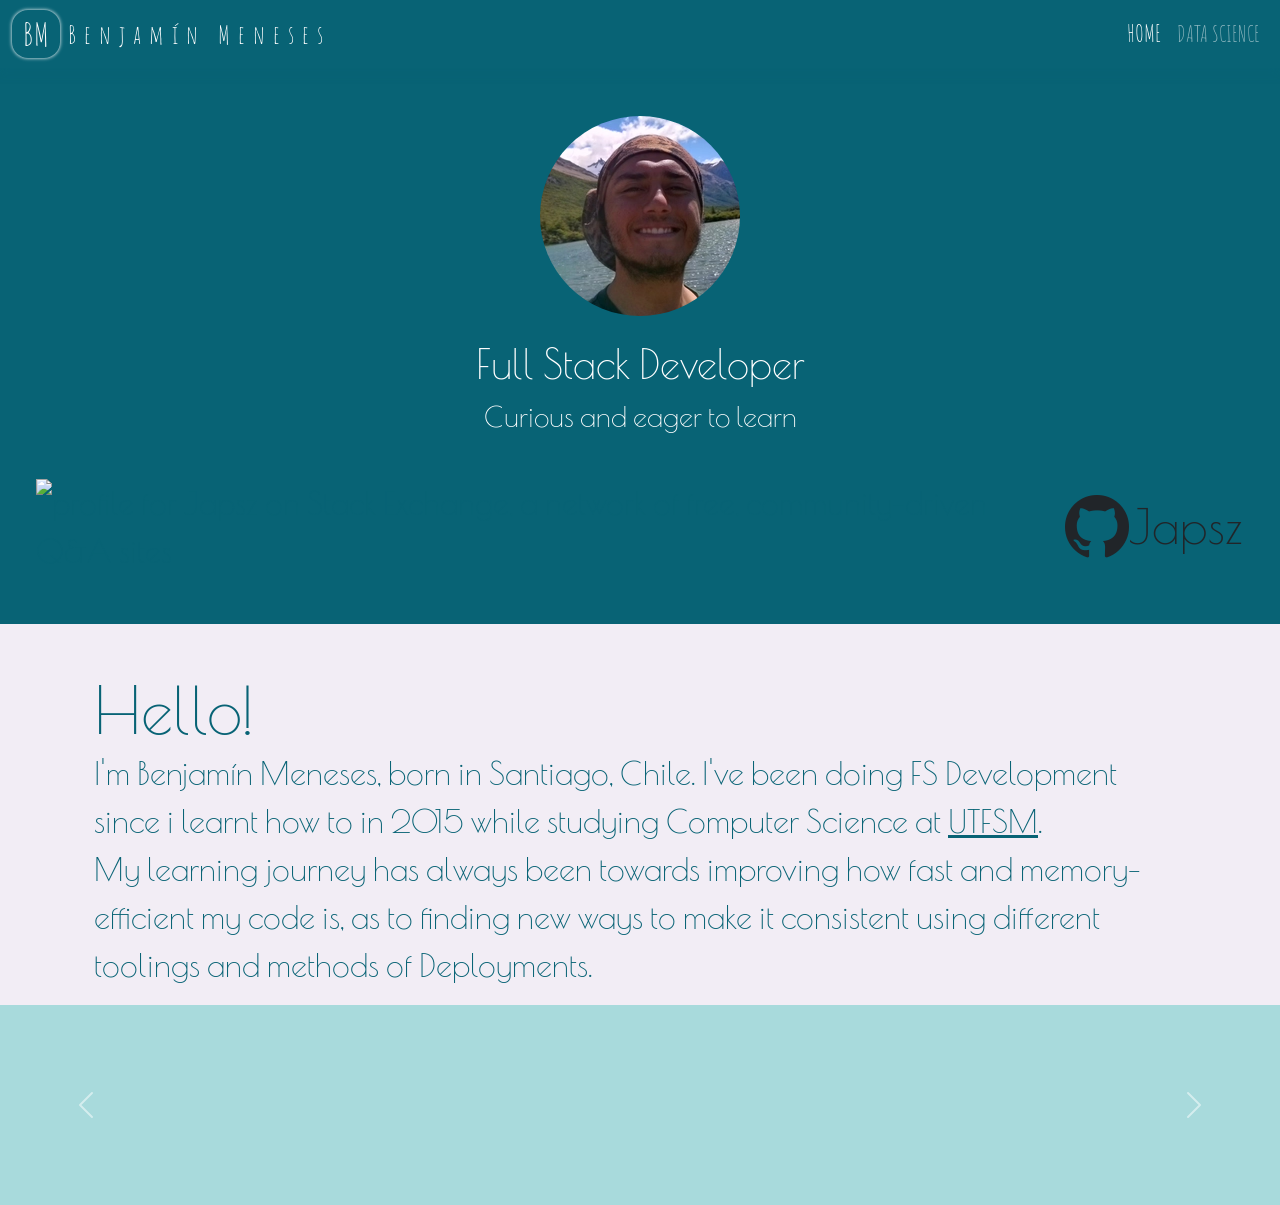
==== commit 19d1dd3a: "Update from https://github.com/Japsz/portafolio/commit/c6d19c20c1776f638c2e41a8ef1a56179b6f31cf" ====
--- a/index.html
+++ b/index.html
@@ -1 +1 @@
-<!DOCTYPE html><html lang="en"><head><meta charSet="utf-8"/><meta http-equiv="x-ua-compatible" content="ie=edge"/><meta name="viewport" content="width=device-width, initial-scale=1, shrink-to-fit=no"/><style data-href="/styles.8f29acf4923b69b1964b.css" data-identity="gatsby-global-css">@import url(//fonts.googleapis.com/css?family=Amatic+SC);@import url(//fonts.googleapis.com/css?family=Poiret+One);header{box-shadow:0 0 .5rem .2rem rgba(8,99,117,.5);font-family:Amatic SC;font-size:1.5rem;z-index:2}header .nav{margin:0 .5rem;padding:.5rem 0}header .nav,header .navLogo{align-items:center;display:flex}header .navLogo{color:#086375;font-weight:600;letter-spacing:8px;text-decoration:none}header .navLogo span{align-items:center;background-color:#086375;border-radius:16px;color:#fff;display:flex;font-size:2.5rem;font-weight:500;height:3rem;justify-content:center;letter-spacing:1px;margin-right:.5rem;padding:.3rem;width:3rem}:root{--bs-blue:#0d6efd;--bs-indigo:#6610f2;--bs-purple:#6f42c1;--bs-pink:#d63384;--bs-red:#dc3545;--bs-orange:#fd7e14;--bs-yellow:#ffc107;--bs-green:#198754;--bs-teal:#20c997;--bs-cyan:#0dcaf0;--bs-white:#fff;--bs-gray:#6c757d;--bs-gray-dark:#343a40;--bs-gray-100:#f8f9fa;--bs-gray-200:#e9ecef;--bs-gray-300:#dee2e6;--bs-gray-400:#ced4da;--bs-gray-500:#adb5bd;--bs-gray-600:#6c757d;--bs-gray-700:#495057;--bs-gray-800:#343a40;--bs-gray-900:#212529;--bs-primary:#086375;--bs-secondary:#a8dadc;--bs-success:#198754;--bs-info:#0dcaf0;--bs-warning:#fff689;--bs-danger:#c14953;--bs-light:#f8f9fa;--bs-dark:#212529;--bs-primary-rgb:8,99,117;--bs-secondary-rgb:168,218,220;--bs-success-rgb:25,135,84;--bs-info-rgb:13,202,240;--bs-warning-rgb:255,246,137;--bs-danger-rgb:193,73,83;--bs-light-rgb:248,249,250;--bs-dark-rgb:33,37,41;--bs-white-rgb:255,255,255;--bs-black-rgb:0,0,0;--bs-body-rgb:33,37,41;--bs-font-sans-serif:system-ui,-apple-system,"Segoe UI",Roboto,"Helvetica Neue",Arial,"Noto Sans","Liberation Sans",sans-serif,"Apple Color Emoji","Segoe UI Emoji","Segoe UI Symbol","Noto Color Emoji";--bs-font-monospace:SFMono-Regular,Menlo,Monaco,Consolas,"Liberation Mono","Courier New",monospace;--bs-gradient:linear-gradient(180deg,hsla(0,0%,100%,0.15),hsla(0,0%,100%,0));--bs-body-font-family:Poiret One;--bs-body-font-size:2rem;--bs-body-font-weight:400;--bs-body-line-height:1.5;--bs-body-color:#212529;--bs-body-bg:#ede6f2b7}*,:after,:before{box-sizing:border-box}@media(prefers-reduced-motion:no-preference){:root{scroll-behavior:smooth}}body{-webkit-text-size-adjust:100%;-webkit-tap-highlight-color:rgba(0,0,0,0);background-color:var(--bs-body-bg);color:var(--bs-body-color);font-family:var(--bs-body-font-family);font-size:var(--bs-body-font-size);font-weight:var(--bs-body-font-weight);line-height:var(--bs-body-line-height);margin:0;text-align:var(--bs-body-text-align)}hr{background-color:currentColor;border:0;color:inherit;margin:1rem 0;opacity:.25}hr:not([size]){height:1px}.h1,.h2,.h3,.h4,.h5,.h6,h1,h2,h3,h4,h5,h6{font-weight:500;line-height:1.2;margin-bottom:.5rem;margin-top:0}.h1,h1{font-size:calc(1.625rem + 4.5vw)}@media(min-width:1200px){.h1,h1{font-size:5rem}}.h2,h2{font-size:calc(1.525rem + 3.3vw)}@media(min-width:1200px){.h2,h2{font-size:4rem}}.h3,h3{font-size:calc(1.475rem + 2.7vw)}@media(min-width:1200px){.h3,h3{font-size:3.5rem}}.h4,h4{font-size:calc(1.425rem + 2.1vw)}@media(min-width:1200px){.h4,h4{font-size:3rem}}.h5,h5{font-size:calc(1.375rem + 1.5vw)}@media(min-width:1200px){.h5,h5{font-size:2.5rem}}.h6,h6{font-size:calc(1.325rem + .9vw)}@media(min-width:1200px){.h6,h6{font-size:2rem}}p{margin-bottom:1rem;margin-top:0}abbr[data-bs-original-title],abbr[title]{cursor:help;-webkit-text-decoration:underline dotted;text-decoration:underline dotted;-webkit-text-decoration-skip-ink:none;text-decoration-skip-ink:none}address{font-style:normal;line-height:inherit;margin-bottom:1rem}ol,ul{padding-left:2rem}dl,ol,ul{margin-bottom:1rem;margin-top:0}ol ol,ol ul,ul ol,ul ul{margin-bottom:0}dt{font-weight:700}dd{margin-bottom:.5rem;margin-left:0}blockquote{margin:0 0 1rem}b,strong{font-weight:bolder}.small,small{font-size:.875em}.mark,mark{background-color:#fcf8e3;padding:.2em}sub,sup{font-size:.75em;line-height:0;position:relative;vertical-align:baseline}sub{bottom:-.25em}sup{top:-.5em}a{color:#086375;text-decoration:underline}a:hover{color:#064f5e}a:not([href]):not([class]),a:not([href]):not([class]):hover{color:inherit;text-decoration:none}code,kbd,pre,samp{direction:ltr;font-family:var(--bs-font-monospace);font-size:1em;unicode-bidi:bidi-override}pre{display:block;font-size:.875em;margin-bottom:1rem;margin-top:0;overflow:auto}pre code{color:inherit;font-size:inherit;word-break:normal}code{word-wrap:break-word;color:#d63384;font-size:.875em}a>code{color:inherit}kbd{background-color:#212529;border-radius:.2rem;color:#fff;font-size:.875em;padding:.2rem .4rem}kbd kbd{font-size:1em;font-weight:700;padding:0}figure{margin:0 0 1rem}img,svg{vertical-align:middle}table{border-collapse:collapse;caption-side:bottom}caption{color:#6c757d;padding-bottom:.5rem;padding-top:.5rem;text-align:left}th{text-align:inherit;text-align:-webkit-match-parent}tbody,td,tfoot,th,thead,tr{border:0 solid;border-color:inherit}label{display:inline-block}button{border-radius:0}button:focus:not(:focus-visible){outline:0}button,input,optgroup,select,textarea{font-family:inherit;font-size:inherit;line-height:inherit;margin:0}button,select{text-transform:none}[role=button]{cursor:pointer}select{word-wrap:normal}select:disabled{opacity:1}[list]::-webkit-calendar-picker-indicator{display:none}[type=button],[type=reset],[type=submit],button{-webkit-appearance:button}[type=button]:not(:disabled),[type=reset]:not(:disabled),[type=submit]:not(:disabled),button:not(:disabled){cursor:pointer}::-moz-focus-inner{border-style:none;padding:0}textarea{resize:vertical}fieldset{border:0;margin:0;min-width:0;padding:0}legend{float:left;font-size:calc(1.275rem + .3vw);line-height:inherit;margin-bottom:.5rem;padding:0;width:100%}@media(min-width:1200px){legend{font-size:1.5rem}}legend+*{clear:left}::-webkit-datetime-edit-day-field,::-webkit-datetime-edit-fields-wrapper,::-webkit-datetime-edit-hour-field,::-webkit-datetime-edit-minute,::-webkit-datetime-edit-month-field,::-webkit-datetime-edit-text,::-webkit-datetime-edit-year-field{padding:0}::-webkit-inner-spin-button{height:auto}[type=search]{-webkit-appearance:textfield;outline-offset:-2px}::-webkit-search-decoration{-webkit-appearance:none}::-webkit-color-swatch-wrapper{padding:0}::file-selector-button{font:inherit}::-webkit-file-upload-button{-webkit-appearance:button;font:inherit}output{display:inline-block}iframe{border:0}summary{cursor:pointer;display:list-item}progress{vertical-align:baseline}[hidden]{display:none!important}.lead{font-size:calc(1.375rem + 1.5vw);font-weight:300}@media(min-width:1200px){.lead{font-size:2.5rem}}.display-1{font-size:calc(1.625rem + 4.5vw);font-weight:300;line-height:1.2}@media(min-width:1200px){.display-1{font-size:5rem}}.display-2{font-size:calc(1.575rem + 3.9vw);font-weight:300;line-height:1.2}@media(min-width:1200px){.display-2{font-size:4.5rem}}.display-3{font-size:calc(1.525rem + 3.3vw);font-weight:300;line-height:1.2}@media(min-width:1200px){.display-3{font-size:4rem}}.display-4{font-size:calc(1.475rem + 2.7vw);font-weight:300;line-height:1.2}@media(min-width:1200px){.display-4{font-size:3.5rem}}.display-5{font-size:calc(1.425rem + 2.1vw);font-weight:300;line-height:1.2}@media(min-width:1200px){.display-5{font-size:3rem}}.display-6{font-size:calc(1.375rem + 1.5vw);font-weight:300;line-height:1.2}@media(min-width:1200px){.display-6{font-size:2.5rem}}.list-inline,.list-unstyled{list-style:none;padding-left:0}.list-inline-item{display:inline-block}.list-inline-item:not(:last-child){margin-right:.5rem}.initialism{font-size:.875em;text-transform:uppercase}.blockquote{font-size:calc(1.375rem + 1.5vw);margin-bottom:1rem}@media(min-width:1200px){.blockquote{font-size:2.5rem}}.blockquote>:last-child{margin-bottom:0}.blockquote-footer{color:#6c757d;font-size:.875em;margin-bottom:1rem;margin-top:-1rem}.blockquote-footer:before{content:"— "}.img-fluid,.img-thumbnail{height:auto;max-width:100%}.img-thumbnail{background-color:#ede6f2b7;border:1px solid #dee2e6;border-radius:.25rem;padding:.25rem}.figure{display:inline-block}.figure-img{line-height:1;margin-bottom:.5rem}.figure-caption{color:#6c757d;font-size:.875em}.container,.container-fluid,.container-lg,.container-md,.container-sm,.container-xl,.container-xxl{margin-left:auto;margin-right:auto;padding-left:var(--bs-gutter-x,.75rem);padding-right:var(--bs-gutter-x,.75rem);width:100%}@media(min-width:576px){.container,.container-sm{max-width:540px}}@media(min-width:768px){.container,.container-md,.container-sm{max-width:720px}}@media(min-width:992px){.container,.container-lg,.container-md,.container-sm{max-width:960px}}@media(min-width:1200px){.container,.container-lg,.container-md,.container-sm,.container-xl{max-width:1140px}}@media(min-width:1400px){.container,.container-lg,.container-md,.container-sm,.container-xl,.container-xxl{max-width:1320px}}.row{--bs-gutter-x:1.5rem;--bs-gutter-y:0;display:flex;flex-wrap:wrap;margin-left:calc(var(--bs-gutter-x)*-.5);margin-right:calc(var(--bs-gutter-x)*-.5);margin-top:calc(var(--bs-gutter-y)*-1)}.row>*{flex-shrink:0;margin-top:var(--bs-gutter-y);max-width:100%;padding-left:calc(var(--bs-gutter-x)*.5);padding-right:calc(var(--bs-gutter-x)*.5);width:100%}.col{flex:1 0}.row-cols-auto>*{flex:0 0 auto;width:auto}.row-cols-1>*{flex:0 0 auto;width:100%}.row-cols-2>*{flex:0 0 auto;width:50%}.row-cols-3>*{flex:0 0 auto;width:33.3333333333%}.row-cols-4>*{flex:0 0 auto;width:25%}.row-cols-5>*{flex:0 0 auto;width:20%}.row-cols-6>*{flex:0 0 auto;width:16.6666666667%}.col-auto{flex:0 0 auto;width:auto}.col-1{flex:0 0 auto;width:8.33333333%}.col-2{flex:0 0 auto;width:16.66666667%}.col-3{flex:0 0 auto;width:25%}.col-4{flex:0 0 auto;width:33.33333333%}.col-5{flex:0 0 auto;width:41.66666667%}.col-6{flex:0 0 auto;width:50%}.col-7{flex:0 0 auto;width:58.33333333%}.col-8{flex:0 0 auto;width:66.66666667%}.col-9{flex:0 0 auto;width:75%}.col-10{flex:0 0 auto;width:83.33333333%}.col-11{flex:0 0 auto;width:91.66666667%}.col-12{flex:0 0 auto;width:100%}.offset-1{margin-left:8.33333333%}.offset-2{margin-left:16.66666667%}.offset-3{margin-left:25%}.offset-4{margin-left:33.33333333%}.offset-5{margin-left:41.66666667%}.offset-6{margin-left:50%}.offset-7{margin-left:58.33333333%}.offset-8{margin-left:66.66666667%}.offset-9{margin-left:75%}.offset-10{margin-left:83.33333333%}.offset-11{margin-left:91.66666667%}.g-0,.gx-0{--bs-gutter-x:0}.g-0,.gy-0{--bs-gutter-y:0}.g-1,.gx-1{--bs-gutter-x:0.25rem}.g-1,.gy-1{--bs-gutter-y:0.25rem}.g-2,.gx-2{--bs-gutter-x:0.5rem}.g-2,.gy-2{--bs-gutter-y:0.5rem}.g-3,.gx-3{--bs-gutter-x:1rem}.g-3,.gy-3{--bs-gutter-y:1rem}.g-4,.gx-4{--bs-gutter-x:1.5rem}.g-4,.gy-4{--bs-gutter-y:1.5rem}.g-5,.gx-5{--bs-gutter-x:3rem}.g-5,.gy-5{--bs-gutter-y:3rem}@media(min-width:576px){.col-sm{flex:1 0}.row-cols-sm-auto>*{flex:0 0 auto;width:auto}.row-cols-sm-1>*{flex:0 0 auto;width:100%}.row-cols-sm-2>*{flex:0 0 auto;width:50%}.row-cols-sm-3>*{flex:0 0 auto;width:33.3333333333%}.row-cols-sm-4>*{flex:0 0 auto;width:25%}.row-cols-sm-5>*{flex:0 0 auto;width:20%}.row-cols-sm-6>*{flex:0 0 auto;width:16.6666666667%}.col-sm-auto{flex:0 0 auto;width:auto}.col-sm-1{flex:0 0 auto;width:8.33333333%}.col-sm-2{flex:0 0 auto;width:16.66666667%}.col-sm-3{flex:0 0 auto;width:25%}.col-sm-4{flex:0 0 auto;width:33.33333333%}.col-sm-5{flex:0 0 auto;width:41.66666667%}.col-sm-6{flex:0 0 auto;width:50%}.col-sm-7{flex:0 0 auto;width:58.33333333%}.col-sm-8{flex:0 0 auto;width:66.66666667%}.col-sm-9{flex:0 0 auto;width:75%}.col-sm-10{flex:0 0 auto;width:83.33333333%}.col-sm-11{flex:0 0 auto;width:91.66666667%}.col-sm-12{flex:0 0 auto;width:100%}.offset-sm-0{margin-left:0}.offset-sm-1{margin-left:8.33333333%}.offset-sm-2{margin-left:16.66666667%}.offset-sm-3{margin-left:25%}.offset-sm-4{margin-left:33.33333333%}.offset-sm-5{margin-left:41.66666667%}.offset-sm-6{margin-left:50%}.offset-sm-7{margin-left:58.33333333%}.offset-sm-8{margin-left:66.66666667%}.offset-sm-9{margin-left:75%}.offset-sm-10{margin-left:83.33333333%}.offset-sm-11{margin-left:91.66666667%}.g-sm-0,.gx-sm-0{--bs-gutter-x:0}.g-sm-0,.gy-sm-0{--bs-gutter-y:0}.g-sm-1,.gx-sm-1{--bs-gutter-x:0.25rem}.g-sm-1,.gy-sm-1{--bs-gutter-y:0.25rem}.g-sm-2,.gx-sm-2{--bs-gutter-x:0.5rem}.g-sm-2,.gy-sm-2{--bs-gutter-y:0.5rem}.g-sm-3,.gx-sm-3{--bs-gutter-x:1rem}.g-sm-3,.gy-sm-3{--bs-gutter-y:1rem}.g-sm-4,.gx-sm-4{--bs-gutter-x:1.5rem}.g-sm-4,.gy-sm-4{--bs-gutter-y:1.5rem}.g-sm-5,.gx-sm-5{--bs-gutter-x:3rem}.g-sm-5,.gy-sm-5{--bs-gutter-y:3rem}}@media(min-width:768px){.col-md{flex:1 0}.row-cols-md-auto>*{flex:0 0 auto;width:auto}.row-cols-md-1>*{flex:0 0 auto;width:100%}.row-cols-md-2>*{flex:0 0 auto;width:50%}.row-cols-md-3>*{flex:0 0 auto;width:33.3333333333%}.row-cols-md-4>*{flex:0 0 auto;width:25%}.row-cols-md-5>*{flex:0 0 auto;width:20%}.row-cols-md-6>*{flex:0 0 auto;width:16.6666666667%}.col-md-auto{flex:0 0 auto;width:auto}.col-md-1{flex:0 0 auto;width:8.33333333%}.col-md-2{flex:0 0 auto;width:16.66666667%}.col-md-3{flex:0 0 auto;width:25%}.col-md-4{flex:0 0 auto;width:33.33333333%}.col-md-5{flex:0 0 auto;width:41.66666667%}.col-md-6{flex:0 0 auto;width:50%}.col-md-7{flex:0 0 auto;width:58.33333333%}.col-md-8{flex:0 0 auto;width:66.66666667%}.col-md-9{flex:0 0 auto;width:75%}.col-md-10{flex:0 0 auto;width:83.33333333%}.col-md-11{flex:0 0 auto;width:91.66666667%}.col-md-12{flex:0 0 auto;width:100%}.offset-md-0{margin-left:0}.offset-md-1{margin-left:8.33333333%}.offset-md-2{margin-left:16.66666667%}.offset-md-3{margin-left:25%}.offset-md-4{margin-left:33.33333333%}.offset-md-5{margin-left:41.66666667%}.offset-md-6{margin-left:50%}.offset-md-7{margin-left:58.33333333%}.offset-md-8{margin-left:66.66666667%}.offset-md-9{margin-left:75%}.offset-md-10{margin-left:83.33333333%}.offset-md-11{margin-left:91.66666667%}.g-md-0,.gx-md-0{--bs-gutter-x:0}.g-md-0,.gy-md-0{--bs-gutter-y:0}.g-md-1,.gx-md-1{--bs-gutter-x:0.25rem}.g-md-1,.gy-md-1{--bs-gutter-y:0.25rem}.g-md-2,.gx-md-2{--bs-gutter-x:0.5rem}.g-md-2,.gy-md-2{--bs-gutter-y:0.5rem}.g-md-3,.gx-md-3{--bs-gutter-x:1rem}.g-md-3,.gy-md-3{--bs-gutter-y:1rem}.g-md-4,.gx-md-4{--bs-gutter-x:1.5rem}.g-md-4,.gy-md-4{--bs-gutter-y:1.5rem}.g-md-5,.gx-md-5{--bs-gutter-x:3rem}.g-md-5,.gy-md-5{--bs-gutter-y:3rem}}@media(min-width:992px){.col-lg{flex:1 0}.row-cols-lg-auto>*{flex:0 0 auto;width:auto}.row-cols-lg-1>*{flex:0 0 auto;width:100%}.row-cols-lg-2>*{flex:0 0 auto;width:50%}.row-cols-lg-3>*{flex:0 0 auto;width:33.3333333333%}.row-cols-lg-4>*{flex:0 0 auto;width:25%}.row-cols-lg-5>*{flex:0 0 auto;width:20%}.row-cols-lg-6>*{flex:0 0 auto;width:16.6666666667%}.col-lg-auto{flex:0 0 auto;width:auto}.col-lg-1{flex:0 0 auto;width:8.33333333%}.col-lg-2{flex:0 0 auto;width:16.66666667%}.col-lg-3{flex:0 0 auto;width:25%}.col-lg-4{flex:0 0 auto;width:33.33333333%}.col-lg-5{flex:0 0 auto;width:41.66666667%}.col-lg-6{flex:0 0 auto;width:50%}.col-lg-7{flex:0 0 auto;width:58.33333333%}.col-lg-8{flex:0 0 auto;width:66.66666667%}.col-lg-9{flex:0 0 auto;width:75%}.col-lg-10{flex:0 0 auto;width:83.33333333%}.col-lg-11{flex:0 0 auto;width:91.66666667%}.col-lg-12{flex:0 0 auto;width:100%}.offset-lg-0{margin-left:0}.offset-lg-1{margin-left:8.33333333%}.offset-lg-2{margin-left:16.66666667%}.offset-lg-3{margin-left:25%}.offset-lg-4{margin-left:33.33333333%}.offset-lg-5{margin-left:41.66666667%}.offset-lg-6{margin-left:50%}.offset-lg-7{margin-left:58.33333333%}.offset-lg-8{margin-left:66.66666667%}.offset-lg-9{margin-left:75%}.offset-lg-10{margin-left:83.33333333%}.offset-lg-11{margin-left:91.66666667%}.g-lg-0,.gx-lg-0{--bs-gutter-x:0}.g-lg-0,.gy-lg-0{--bs-gutter-y:0}.g-lg-1,.gx-lg-1{--bs-gutter-x:0.25rem}.g-lg-1,.gy-lg-1{--bs-gutter-y:0.25rem}.g-lg-2,.gx-lg-2{--bs-gutter-x:0.5rem}.g-lg-2,.gy-lg-2{--bs-gutter-y:0.5rem}.g-lg-3,.gx-lg-3{--bs-gutter-x:1rem}.g-lg-3,.gy-lg-3{--bs-gutter-y:1rem}.g-lg-4,.gx-lg-4{--bs-gutter-x:1.5rem}.g-lg-4,.gy-lg-4{--bs-gutter-y:1.5rem}.g-lg-5,.gx-lg-5{--bs-gutter-x:3rem}.g-lg-5,.gy-lg-5{--bs-gutter-y:3rem}}@media(min-width:1200px){.col-xl{flex:1 0}.row-cols-xl-auto>*{flex:0 0 auto;width:auto}.row-cols-xl-1>*{flex:0 0 auto;width:100%}.row-cols-xl-2>*{flex:0 0 auto;width:50%}.row-cols-xl-3>*{flex:0 0 auto;width:33.3333333333%}.row-cols-xl-4>*{flex:0 0 auto;width:25%}.row-cols-xl-5>*{flex:0 0 auto;width:20%}.row-cols-xl-6>*{flex:0 0 auto;width:16.6666666667%}.col-xl-auto{flex:0 0 auto;width:auto}.col-xl-1{flex:0 0 auto;width:8.33333333%}.col-xl-2{flex:0 0 auto;width:16.66666667%}.col-xl-3{flex:0 0 auto;width:25%}.col-xl-4{flex:0 0 auto;width:33.33333333%}.col-xl-5{flex:0 0 auto;width:41.66666667%}.col-xl-6{flex:0 0 auto;width:50%}.col-xl-7{flex:0 0 auto;width:58.33333333%}.col-xl-8{flex:0 0 auto;width:66.66666667%}.col-xl-9{flex:0 0 auto;width:75%}.col-xl-10{flex:0 0 auto;width:83.33333333%}.col-xl-11{flex:0 0 auto;width:91.66666667%}.col-xl-12{flex:0 0 auto;width:100%}.offset-xl-0{margin-left:0}.offset-xl-1{margin-left:8.33333333%}.offset-xl-2{margin-left:16.66666667%}.offset-xl-3{margin-left:25%}.offset-xl-4{margin-left:33.33333333%}.offset-xl-5{margin-left:41.66666667%}.offset-xl-6{margin-left:50%}.offset-xl-7{margin-left:58.33333333%}.offset-xl-8{margin-left:66.66666667%}.offset-xl-9{margin-left:75%}.offset-xl-10{margin-left:83.33333333%}.offset-xl-11{margin-left:91.66666667%}.g-xl-0,.gx-xl-0{--bs-gutter-x:0}.g-xl-0,.gy-xl-0{--bs-gutter-y:0}.g-xl-1,.gx-xl-1{--bs-gutter-x:0.25rem}.g-xl-1,.gy-xl-1{--bs-gutter-y:0.25rem}.g-xl-2,.gx-xl-2{--bs-gutter-x:0.5rem}.g-xl-2,.gy-xl-2{--bs-gutter-y:0.5rem}.g-xl-3,.gx-xl-3{--bs-gutter-x:1rem}.g-xl-3,.gy-xl-3{--bs-gutter-y:1rem}.g-xl-4,.gx-xl-4{--bs-gutter-x:1.5rem}.g-xl-4,.gy-xl-4{--bs-gutter-y:1.5rem}.g-xl-5,.gx-xl-5{--bs-gutter-x:3rem}.g-xl-5,.gy-xl-5{--bs-gutter-y:3rem}}@media(min-width:1400px){.col-xxl{flex:1 0}.row-cols-xxl-auto>*{flex:0 0 auto;width:auto}.row-cols-xxl-1>*{flex:0 0 auto;width:100%}.row-cols-xxl-2>*{flex:0 0 auto;width:50%}.row-cols-xxl-3>*{flex:0 0 auto;width:33.3333333333%}.row-cols-xxl-4>*{flex:0 0 auto;width:25%}.row-cols-xxl-5>*{flex:0 0 auto;width:20%}.row-cols-xxl-6>*{flex:0 0 auto;width:16.6666666667%}.col-xxl-auto{flex:0 0 auto;width:auto}.col-xxl-1{flex:0 0 auto;width:8.33333333%}.col-xxl-2{flex:0 0 auto;width:16.66666667%}.col-xxl-3{flex:0 0 auto;width:25%}.col-xxl-4{flex:0 0 auto;width:33.33333333%}.col-xxl-5{flex:0 0 auto;width:41.66666667%}.col-xxl-6{flex:0 0 auto;width:50%}.col-xxl-7{flex:0 0 auto;width:58.33333333%}.col-xxl-8{flex:0 0 auto;width:66.66666667%}.col-xxl-9{flex:0 0 auto;width:75%}.col-xxl-10{flex:0 0 auto;width:83.33333333%}.col-xxl-11{flex:0 0 auto;width:91.66666667%}.col-xxl-12{flex:0 0 auto;width:100%}.offset-xxl-0{margin-left:0}.offset-xxl-1{margin-left:8.33333333%}.offset-xxl-2{margin-left:16.66666667%}.offset-xxl-3{margin-left:25%}.offset-xxl-4{margin-left:33.33333333%}.offset-xxl-5{margin-left:41.66666667%}.offset-xxl-6{margin-left:50%}.offset-xxl-7{margin-left:58.33333333%}.offset-xxl-8{margin-left:66.66666667%}.offset-xxl-9{margin-left:75%}.offset-xxl-10{margin-left:83.33333333%}.offset-xxl-11{margin-left:91.66666667%}.g-xxl-0,.gx-xxl-0{--bs-gutter-x:0}.g-xxl-0,.gy-xxl-0{--bs-gutter-y:0}.g-xxl-1,.gx-xxl-1{--bs-gutter-x:0.25rem}.g-xxl-1,.gy-xxl-1{--bs-gutter-y:0.25rem}.g-xxl-2,.gx-xxl-2{--bs-gutter-x:0.5rem}.g-xxl-2,.gy-xxl-2{--bs-gutter-y:0.5rem}.g-xxl-3,.gx-xxl-3{--bs-gutter-x:1rem}.g-xxl-3,.gy-xxl-3{--bs-gutter-y:1rem}.g-xxl-4,.gx-xxl-4{--bs-gutter-x:1.5rem}.g-xxl-4,.gy-xxl-4{--bs-gutter-y:1.5rem}.g-xxl-5,.gx-xxl-5{--bs-gutter-x:3rem}.g-xxl-5,.gy-xxl-5{--bs-gutter-y:3rem}}.form-label{margin-bottom:.5rem}.col-form-label{font-size:inherit;line-height:1.5;margin-bottom:0;padding-bottom:calc(.375rem + 1px);padding-top:calc(.375rem + 1px)}.col-form-label-lg{font-size:calc(1.375rem + 1.5vw);padding-bottom:calc(.5rem + 1px);padding-top:calc(.5rem + 1px)}@media(min-width:1200px){.col-form-label-lg{font-size:2.5rem}}.col-form-label-sm{font-size:calc(1.3rem + .6vw);padding-bottom:calc(.25rem + 1px);padding-top:calc(.25rem + 1px)}@media(min-width:1200px){.col-form-label-sm{font-size:1.75rem}}.form-text{color:#6c757d;font-size:.875em;margin-top:.25rem}.form-control{-webkit-appearance:none;appearance:none;background-clip:padding-box;background-color:#ede6f2b7;border:1px solid #ced4da;border-radius:.25rem;color:#212529;display:block;font-size:calc(1.325rem + .9vw);font-weight:400;line-height:1.5;padding:.375rem .75rem;transition:border-color .15s ease-in-out,box-shadow .15s ease-in-out;width:100%}@media(min-width:1200px){.form-control{font-size:2rem}}@media(prefers-reduced-motion:reduce){.form-control{transition:none}}.form-control[type=file]{overflow:hidden}.form-control[type=file]:not(:disabled):not([readonly]){cursor:pointer}.form-control:focus{background-color:#ede6f2b7;border-color:#84b1ba;box-shadow:0 0 0 .25rem rgba(8,99,117,.25);color:#212529;outline:0}.form-control::-webkit-date-and-time-value{height:1.5em}.form-control::-webkit-input-placeholder{color:#6c757d;opacity:1}.form-control:-ms-input-placeholder{color:#6c757d;opacity:1}.form-control::placeholder{color:#6c757d;opacity:1}.form-control:disabled,.form-control[readonly]{background-color:#e9ecef;opacity:1}.form-control::file-selector-button{-webkit-margin-end:.75rem;background-color:#e9ecef;border:0 solid;border-color:inherit;border-inline-end-width:1px;border-radius:0;color:#212529;margin:-.375rem -.75rem;margin-inline-end:.75rem;padding:.375rem .75rem;pointer-events:none;transition:color .15s ease-in-out,background-color .15s ease-in-out,border-color .15s ease-in-out,box-shadow .15s ease-in-out}@media(prefers-reduced-motion:reduce){.form-control::-webkit-file-upload-button{-webkit-transition:none;transition:none}.form-control::file-selector-button{transition:none}}.form-control:hover:not(:disabled):not([readonly])::file-selector-button{background-color:#dde0e3}.form-control::-webkit-file-upload-button{-webkit-margin-end:.75rem;background-color:#e9ecef;border:0 solid;border-color:inherit;border-inline-end-width:1px;border-radius:0;color:#212529;margin:-.375rem -.75rem;margin-inline-end:.75rem;padding:.375rem .75rem;pointer-events:none;-webkit-transition:color .15s ease-in-out,background-color .15s ease-in-out,border-color .15s ease-in-out,box-shadow .15s ease-in-out;transition:color .15s ease-in-out,background-color .15s ease-in-out,border-color .15s ease-in-out,box-shadow .15s ease-in-out}@media(prefers-reduced-motion:reduce){.form-control::-webkit-file-upload-button{-webkit-transition:none;transition:none}}.form-control:hover:not(:disabled):not([readonly])::-webkit-file-upload-button{background-color:#dde0e3}.form-control-plaintext{background-color:transparent;border:solid transparent;border-width:1px 0;color:#212529;display:block;line-height:1.5;margin-bottom:0;padding:.375rem 0;width:100%}.form-control-plaintext.form-control-lg,.form-control-plaintext.form-control-sm{padding-left:0;padding-right:0}.form-control-sm{border-radius:.2rem;font-size:calc(1.3rem + .6vw);min-height:calc(1.5em + .5rem + 2px);padding:.25rem .5rem}@media(min-width:1200px){.form-control-sm{font-size:1.75rem}}.form-control-sm::file-selector-button{-webkit-margin-end:.5rem;margin:-.25rem -.5rem;margin-inline-end:.5rem;padding:.25rem .5rem}.form-control-sm::-webkit-file-upload-button{-webkit-margin-end:.5rem;margin:-.25rem -.5rem;margin-inline-end:.5rem;padding:.25rem .5rem}.form-control-lg{border-radius:.3rem;font-size:calc(1.375rem + 1.5vw);min-height:calc(1.5em + 1rem + 2px);padding:.5rem 1rem}@media(min-width:1200px){.form-control-lg{font-size:2.5rem}}.form-control-lg::file-selector-button{-webkit-margin-end:1rem;margin:-.5rem -1rem;margin-inline-end:1rem;padding:.5rem 1rem}.form-control-lg::-webkit-file-upload-button{-webkit-margin-end:1rem;margin:-.5rem -1rem;margin-inline-end:1rem;padding:.5rem 1rem}textarea.form-control{min-height:calc(1.5em + .75rem + 2px)}textarea.form-control-sm{min-height:calc(1.5em + .5rem + 2px)}textarea.form-control-lg{min-height:calc(1.5em + 1rem + 2px)}.form-control-color{height:auto;padding:.375rem;width:3rem}.form-control-color:not(:disabled):not([readonly]){cursor:pointer}.form-control-color::-moz-color-swatch{border-radius:.25rem;height:1.5em}.form-control-color::-webkit-color-swatch{border-radius:.25rem;height:1.5em}.form-select{-moz-padding-start:calc(.75rem - 3px);-webkit-appearance:none;appearance:none;background-color:#ede6f2b7;background-image:url("data:image/svg+xml;charset=utf-8,%3Csvg xmlns='http://www.w3.org/2000/svg' viewBox='0 0 16 16'%3E%3Cpath fill='none' stroke='%23343a40' stroke-linecap='round' stroke-linejoin='round' stroke-width='2' d='m2 5 6 6 6-6'/%3E%3C/svg%3E");background-position:right .75rem center;background-repeat:no-repeat;background-size:16px 12px;border:1px solid #ced4da;border-radius:.25rem;color:#212529;display:block;font-size:calc(1.325rem + .9vw);font-weight:400;line-height:1.5;padding:.375rem 2.25rem .375rem .75rem;transition:border-color .15s ease-in-out,box-shadow .15s ease-in-out;width:100%}@media(min-width:1200px){.form-select{font-size:2rem}}@media(prefers-reduced-motion:reduce){.form-select{transition:none}}.form-select:focus{border-color:#84b1ba;box-shadow:0 0 0 .25rem rgba(8,99,117,.25);outline:0}.form-select[multiple],.form-select[size]:not([size="1"]){background-image:none;padding-right:.75rem}.form-select:disabled{background-color:#e9ecef}.form-select:-moz-focusring{color:transparent;text-shadow:0 0 0 #212529}.form-select-sm{font-size:calc(1.3rem + .6vw);padding-bottom:.25rem;padding-left:.5rem;padding-top:.25rem}@media(min-width:1200px){.form-select-sm{font-size:1.75rem}}.form-select-lg{font-size:calc(1.375rem + 1.5vw);padding-bottom:.5rem;padding-left:1rem;padding-top:.5rem}@media(min-width:1200px){.form-select-lg{font-size:2.5rem}}.form-check{display:block;margin-bottom:.125rem;min-height:3rem;padding-left:1.5em}.form-check .form-check-input{float:left;margin-left:-1.5em}.form-check-input{-webkit-print-color-adjust:exact;-webkit-appearance:none;appearance:none;background-color:#ede6f2b7;background-position:50%;background-repeat:no-repeat;background-size:contain;border:1px solid rgba(0,0,0,.25);color-adjust:exact;height:1em;margin-top:.25em;vertical-align:top;width:1em}.form-check-input[type=checkbox]{border-radius:.25em}.form-check-input[type=radio]{border-radius:50%}.form-check-input:active{-webkit-filter:brightness(90%);filter:brightness(90%)}.form-check-input:focus{border-color:#84b1ba;box-shadow:0 0 0 .25rem rgba(8,99,117,.25);outline:0}.form-check-input:checked{background-color:#086375;border-color:#086375}.form-check-input:checked[type=checkbox]{background-image:url("data:image/svg+xml;charset=utf-8,%3Csvg xmlns='http://www.w3.org/2000/svg' viewBox='0 0 20 20'%3E%3Cpath fill='none' stroke='%23fff' stroke-linecap='round' stroke-linejoin='round' stroke-width='3' d='m6 10 3 3 6-6'/%3E%3C/svg%3E")}.form-check-input:checked[type=radio]{background-image:url("data:image/svg+xml;charset=utf-8,%3Csvg xmlns='http://www.w3.org/2000/svg' viewBox='-4 -4 8 8'%3E%3Ccircle r='2' fill='%23fff'/%3E%3C/svg%3E")}.form-check-input[type=checkbox]:indeterminate{background-color:#086375;background-image:url("data:image/svg+xml;charset=utf-8,%3Csvg xmlns='http://www.w3.org/2000/svg' viewBox='0 0 20 20'%3E%3Cpath fill='none' stroke='%23fff' stroke-linecap='round' stroke-linejoin='round' stroke-width='3' d='M6 10h8'/%3E%3C/svg%3E");border-color:#086375}.form-check-input:disabled{-webkit-filter:none;filter:none;opacity:.5;pointer-events:none}.form-check-input:disabled~.form-check-label,.form-check-input[disabled]~.form-check-label{opacity:.5}.form-switch{padding-left:2.5em}.form-switch .form-check-input{background-image:url("data:image/svg+xml;charset=utf-8,%3Csvg xmlns='http://www.w3.org/2000/svg' viewBox='-4 -4 8 8'%3E%3Ccircle r='3' fill='rgba(0, 0, 0, 0.25)'/%3E%3C/svg%3E");background-position:0;border-radius:2em;margin-left:-2.5em;transition:background-position .15s ease-in-out;width:2em}@media(prefers-reduced-motion:reduce){.form-switch .form-check-input{transition:none}}.form-switch .form-check-input:focus{background-image:url("data:image/svg+xml;charset=utf-8,%3Csvg xmlns='http://www.w3.org/2000/svg' viewBox='-4 -4 8 8'%3E%3Ccircle r='3' fill='%2384b1ba'/%3E%3C/svg%3E")}.form-switch .form-check-input:checked{background-image:url("data:image/svg+xml;charset=utf-8,%3Csvg xmlns='http://www.w3.org/2000/svg' viewBox='-4 -4 8 8'%3E%3Ccircle r='3' fill='%23fff'/%3E%3C/svg%3E");background-position:100%}.form-check-inline{display:inline-block;margin-right:1rem}.btn-check{clip:rect(0,0,0,0);pointer-events:none;position:absolute}.btn-check:disabled+.btn,.btn-check[disabled]+.btn{-webkit-filter:none;filter:none;opacity:.65;pointer-events:none}.form-range{-webkit-appearance:none;appearance:none;background-color:transparent;height:1.5rem;padding:0;width:100%}.form-range:focus{outline:0}.form-range:focus::-webkit-slider-thumb{box-shadow:0 0 0 1px #ede6f2b7,0 0 0 .25rem rgba(8,99,117,.25)}.form-range:focus::-moz-range-thumb{box-shadow:0 0 0 1px #ede6f2b7,0 0 0 .25rem rgba(8,99,117,.25)}.form-range::-moz-focus-outer{border:0}.form-range::-webkit-slider-thumb{-webkit-appearance:none;appearance:none;background-color:#086375;border:0;border-radius:1rem;height:1rem;margin-top:-.25rem;-webkit-transition:background-color .15s ease-in-out,border-color .15s ease-in-out,box-shadow .15s ease-in-out;transition:background-color .15s ease-in-out,border-color .15s ease-in-out,box-shadow .15s ease-in-out;width:1rem}@media(prefers-reduced-motion:reduce){.form-range::-webkit-slider-thumb{-webkit-transition:none;transition:none}}.form-range::-webkit-slider-thumb:active{background-color:#b5d0d6}.form-range::-webkit-slider-runnable-track{background-color:#dee2e6;border-color:transparent;border-radius:1rem;color:transparent;cursor:pointer;height:.5rem;width:100%}.form-range::-moz-range-thumb{appearance:none;background-color:#086375;border:0;border-radius:1rem;height:1rem;-moz-transition:background-color .15s ease-in-out,border-color .15s ease-in-out,box-shadow .15s ease-in-out;transition:background-color .15s ease-in-out,border-color .15s ease-in-out,box-shadow .15s ease-in-out;width:1rem}@media(prefers-reduced-motion:reduce){.form-range::-moz-range-thumb{-moz-transition:none;transition:none}}.form-range::-moz-range-thumb:active{background-color:#b5d0d6}.form-range::-moz-range-track{background-color:#dee2e6;border-color:transparent;border-radius:1rem;color:transparent;cursor:pointer;height:.5rem;width:100%}.form-range:disabled{pointer-events:none}.form-range:disabled::-webkit-slider-thumb{background-color:#adb5bd}.form-range:disabled::-moz-range-thumb{background-color:#adb5bd}.form-floating{position:relative}.form-floating>.form-control,.form-floating>.form-select{height:calc(3.5rem + 2px);line-height:1.25}.form-floating>label{border:1px solid transparent;height:100%;left:0;padding:1rem .75rem;pointer-events:none;position:absolute;top:0;-webkit-transform-origin:0 0;transform-origin:0 0;transition:opacity .1s ease-in-out,-webkit-transform .1s ease-in-out;transition:opacity .1s ease-in-out,transform .1s ease-in-out;transition:opacity .1s ease-in-out,transform .1s ease-in-out,-webkit-transform .1s ease-in-out}@media(prefers-reduced-motion:reduce){.form-floating>label{transition:none}}.form-floating>.form-control{padding:1rem .75rem}.form-floating>.form-control::-webkit-input-placeholder{color:transparent}.form-floating>.form-control:-ms-input-placeholder{color:transparent}.form-floating>.form-control::placeholder{color:transparent}.form-floating>.form-control:not(:-ms-input-placeholder){padding-bottom:.625rem;padding-top:1.625rem}.form-floating>.form-control:focus,.form-floating>.form-control:not(:placeholder-shown){padding-bottom:.625rem;padding-top:1.625rem}.form-floating>.form-control:-webkit-autofill{padding-bottom:.625rem;padding-top:1.625rem}.form-floating>.form-select{padding-bottom:.625rem;padding-top:1.625rem}.form-floating>.form-control:not(:-ms-input-placeholder)~label{opacity:.65;transform:scale(.85) translateY(-.5rem) translateX(.15rem)}.form-floating>.form-control:focus~label,.form-floating>.form-control:not(:placeholder-shown)~label,.form-floating>.form-select~label{opacity:.65;-webkit-transform:scale(.85) translateY(-.5rem) translateX(.15rem);transform:scale(.85) translateY(-.5rem) translateX(.15rem)}.form-floating>.form-control:-webkit-autofill~label{opacity:.65;-webkit-transform:scale(.85) translateY(-.5rem) translateX(.15rem);transform:scale(.85) translateY(-.5rem) translateX(.15rem)}.input-group{align-items:stretch;display:flex;flex-wrap:wrap;position:relative;width:100%}.input-group>.form-control,.input-group>.form-select{flex:1 1 auto;min-width:0;position:relative;width:1%}.input-group>.form-control:focus,.input-group>.form-select:focus{z-index:3}.input-group .btn{position:relative;z-index:2}.input-group .btn:focus{z-index:3}.input-group-text{align-items:center;background-color:#e9ecef;border:1px solid #ced4da;border-radius:.25rem;color:#212529;display:flex;font-size:calc(1.325rem + .9vw);font-weight:400;line-height:1.5;padding:.375rem .75rem;text-align:center;white-space:nowrap}@media(min-width:1200px){.input-group-text{font-size:2rem}}.input-group-lg>.btn,.input-group-lg>.form-control,.input-group-lg>.form-select,.input-group-lg>.input-group-text{border-radius:.3rem;font-size:calc(1.375rem + 1.5vw);padding:.5rem 1rem}@media(min-width:1200px){.input-group-lg>.btn,.input-group-lg>.form-control,.input-group-lg>.form-select,.input-group-lg>.input-group-text{font-size:2.5rem}}.input-group-sm>.btn,.input-group-sm>.form-control,.input-group-sm>.form-select,.input-group-sm>.input-group-text{border-radius:.2rem;font-size:calc(1.3rem + .6vw);padding:.25rem .5rem}@media(min-width:1200px){.input-group-sm>.btn,.input-group-sm>.form-control,.input-group-sm>.form-select,.input-group-sm>.input-group-text{font-size:1.75rem}}.input-group-lg>.form-select,.input-group-sm>.form-select{padding-right:3rem}.input-group.has-validation>.dropdown-toggle:nth-last-child(n+4),.input-group.has-validation>:nth-last-child(n+3):not(.dropdown-toggle):not(.dropdown-menu),.input-group:not(.has-validation)>.dropdown-toggle:nth-last-child(n+3),.input-group:not(.has-validation)>:not(:last-child):not(.dropdown-toggle):not(.dropdown-menu){border-bottom-right-radius:0;border-top-right-radius:0}.input-group>:not(:first-child):not(.dropdown-menu):not(.valid-tooltip):not(.valid-feedback):not(.invalid-tooltip):not(.invalid-feedback){border-bottom-left-radius:0;border-top-left-radius:0;margin-left:-1px}.valid-feedback{color:#198754;display:none;font-size:.875em;margin-top:.25rem;width:100%}.valid-tooltip{background-color:rgba(25,135,84,.9);border-radius:.25rem;color:#fff;display:none;font-size:calc(1.3rem + .6vw);margin-top:.1rem;max-width:100%;padding:.25rem .5rem;position:absolute;top:100%;z-index:5}@media(min-width:1200px){.valid-tooltip{font-size:1.75rem}}.is-valid~.valid-feedback,.is-valid~.valid-tooltip,.was-validated :valid~.valid-feedback,.was-validated :valid~.valid-tooltip{display:block}.form-control.is-valid,.was-validated .form-control:valid{background-image:url("data:image/svg+xml;charset=utf-8,%3Csvg xmlns='http://www.w3.org/2000/svg' viewBox='0 0 8 8'%3E%3Cpath fill='%23198754' d='M2.3 6.73.6 4.53c-.4-1.04.46-1.4 1.1-.8l1.1 1.4 3.4-3.8c.6-.63 1.6-.27 1.2.7l-4 4.6c-.43.5-.8.4-1.1.1z'/%3E%3C/svg%3E");background-position:right calc(.375em + .1875rem) center;background-repeat:no-repeat;background-size:calc(.75em + .375rem) calc(.75em + .375rem);border-color:#198754;padding-right:calc(1.5em + .75rem)}.form-control.is-valid:focus,.was-validated .form-control:valid:focus{border-color:#198754;box-shadow:0 0 0 .25rem rgba(25,135,84,.25)}.was-validated textarea.form-control:valid,textarea.form-control.is-valid{background-position:top calc(.375em + .1875rem) right calc(.375em + .1875rem);padding-right:calc(1.5em + .75rem)}.form-select.is-valid,.was-validated .form-select:valid{border-color:#198754}.form-select.is-valid:not([multiple]):not([size]),.form-select.is-valid:not([multiple])[size="1"],.was-validated .form-select:valid:not([multiple]):not([size]),.was-validated .form-select:valid:not([multiple])[size="1"]{background-image:url("data:image/svg+xml;charset=utf-8,%3Csvg xmlns='http://www.w3.org/2000/svg' viewBox='0 0 16 16'%3E%3Cpath fill='none' stroke='%23343a40' stroke-linecap='round' stroke-linejoin='round' stroke-width='2' d='m2 5 6 6 6-6'/%3E%3C/svg%3E"),url("data:image/svg+xml;charset=utf-8,%3Csvg xmlns='http://www.w3.org/2000/svg' viewBox='0 0 8 8'%3E%3Cpath fill='%23198754' d='M2.3 6.73.6 4.53c-.4-1.04.46-1.4 1.1-.8l1.1 1.4 3.4-3.8c.6-.63 1.6-.27 1.2.7l-4 4.6c-.43.5-.8.4-1.1.1z'/%3E%3C/svg%3E");background-position:right .75rem center,center right 2.25rem;background-size:16px 12px,calc(.75em + .375rem) calc(.75em + .375rem);padding-right:4.125rem}.form-select.is-valid:focus,.was-validated .form-select:valid:focus{border-color:#198754;box-shadow:0 0 0 .25rem rgba(25,135,84,.25)}.form-check-input.is-valid,.was-validated .form-check-input:valid{border-color:#198754}.form-check-input.is-valid:checked,.was-validated .form-check-input:valid:checked{background-color:#198754}.form-check-input.is-valid:focus,.was-validated .form-check-input:valid:focus{box-shadow:0 0 0 .25rem rgba(25,135,84,.25)}.form-check-input.is-valid~.form-check-label,.was-validated .form-check-input:valid~.form-check-label{color:#198754}.form-check-inline .form-check-input~.valid-feedback{margin-left:.5em}.input-group .form-control.is-valid,.input-group .form-select.is-valid,.was-validated .input-group .form-control:valid,.was-validated .input-group .form-select:valid{z-index:1}.input-group .form-control.is-valid:focus,.input-group .form-select.is-valid:focus,.was-validated .input-group .form-control:valid:focus,.was-validated .input-group .form-select:valid:focus{z-index:3}.invalid-feedback{color:#c14953;display:none;font-size:.875em;margin-top:.25rem;width:100%}.invalid-tooltip{background-color:rgba(193,73,83,.9);border-radius:.25rem;color:#fff;display:none;font-size:calc(1.3rem + .6vw);margin-top:.1rem;max-width:100%;padding:.25rem .5rem;position:absolute;top:100%;z-index:5}@media(min-width:1200px){.invalid-tooltip{font-size:1.75rem}}.is-invalid~.invalid-feedback,.is-invalid~.invalid-tooltip,.was-validated :invalid~.invalid-feedback,.was-validated :invalid~.invalid-tooltip{display:block}.form-control.is-invalid,.was-validated .form-control:invalid{background-image:url("data:image/svg+xml;charset=utf-8,%3Csvg xmlns='http://www.w3.org/2000/svg' fill='none' stroke='%23C14953' viewBox='0 0 12 12'%3E%3Ccircle cx='6' cy='6' r='4.5'/%3E%3Cpath stroke-linejoin='round' d='M5.8 3.6h.4L6 6.5z'/%3E%3Ccircle cx='6' cy='8.2' r='.6' fill='%23C14953' stroke='none'/%3E%3C/svg%3E");background-position:right calc(.375em + .1875rem) center;background-repeat:no-repeat;background-size:calc(.75em + .375rem) calc(.75em + .375rem);border-color:#c14953;padding-right:calc(1.5em + .75rem)}.form-control.is-invalid:focus,.was-validated .form-control:invalid:focus{border-color:#c14953;box-shadow:0 0 0 .25rem rgba(193,73,83,.25)}.was-validated textarea.form-control:invalid,textarea.form-control.is-invalid{background-position:top calc(.375em + .1875rem) right calc(.375em + .1875rem);padding-right:calc(1.5em + .75rem)}.form-select.is-invalid,.was-validated .form-select:invalid{border-color:#c14953}.form-select.is-invalid:not([multiple]):not([size]),.form-select.is-invalid:not([multiple])[size="1"],.was-validated .form-select:invalid:not([multiple]):not([size]),.was-validated .form-select:invalid:not([multiple])[size="1"]{background-image:url("data:image/svg+xml;charset=utf-8,%3Csvg xmlns='http://www.w3.org/2000/svg' viewBox='0 0 16 16'%3E%3Cpath fill='none' stroke='%23343a40' stroke-linecap='round' stroke-linejoin='round' stroke-width='2' d='m2 5 6 6 6-6'/%3E%3C/svg%3E"),url("data:image/svg+xml;charset=utf-8,%3Csvg xmlns='http://www.w3.org/2000/svg' fill='none' stroke='%23C14953' viewBox='0 0 12 12'%3E%3Ccircle cx='6' cy='6' r='4.5'/%3E%3Cpath stroke-linejoin='round' d='M5.8 3.6h.4L6 6.5z'/%3E%3Ccircle cx='6' cy='8.2' r='.6' fill='%23C14953' stroke='none'/%3E%3C/svg%3E");background-position:right .75rem center,center right 2.25rem;background-size:16px 12px,calc(.75em + .375rem) calc(.75em + .375rem);padding-right:4.125rem}.form-select.is-invalid:focus,.was-validated .form-select:invalid:focus{border-color:#c14953;box-shadow:0 0 0 .25rem rgba(193,73,83,.25)}.form-check-input.is-invalid,.was-validated .form-check-input:invalid{border-color:#c14953}.form-check-input.is-invalid:checked,.was-validated .form-check-input:invalid:checked{background-color:#c14953}.form-check-input.is-invalid:focus,.was-validated .form-check-input:invalid:focus{box-shadow:0 0 0 .25rem rgba(193,73,83,.25)}.form-check-input.is-invalid~.form-check-label,.was-validated .form-check-input:invalid~.form-check-label{color:#c14953}.form-check-inline .form-check-input~.invalid-feedback{margin-left:.5em}.input-group .form-control.is-invalid,.input-group .form-select.is-invalid,.was-validated .input-group .form-control:invalid,.was-validated .input-group .form-select:invalid{z-index:2}.input-group .form-control.is-invalid:focus,.input-group .form-select.is-invalid:focus,.was-validated .input-group .form-control:invalid:focus,.was-validated .input-group .form-select:invalid:focus{z-index:3}.btn{background-color:transparent;border:1px solid transparent;border-radius:.25rem;color:#212529;cursor:pointer;display:inline-block;font-size:calc(1.325rem + .9vw);font-weight:400;line-height:1.5;padding:.375rem .75rem;text-align:center;text-decoration:none;transition:color .15s ease-in-out,background-color .15s ease-in-out,border-color .15s ease-in-out,box-shadow .15s ease-in-out;-webkit-user-select:none;-ms-user-select:none;user-select:none;vertical-align:middle}@media(min-width:1200px){.btn{font-size:2rem}}@media(prefers-reduced-motion:reduce){.btn{transition:none}}.btn:hover{color:#212529}.btn-check:focus+.btn,.btn:focus{box-shadow:0 0 0 .25rem rgba(8,99,117,.25);outline:0}.btn.disabled,.btn:disabled,fieldset:disabled .btn{opacity:.65;pointer-events:none}.btn-primary{background-color:#086375;border-color:#086375;color:#fff}.btn-check:focus+.btn-primary,.btn-primary:focus,.btn-primary:hover{background-color:#075463;border-color:#064f5e;color:#fff}.btn-check:focus+.btn-primary,.btn-primary:focus{box-shadow:0 0 0 .25rem rgba(45,122,138,.5)}.btn-check:active+.btn-primary,.btn-check:checked+.btn-primary,.btn-primary.active,.btn-primary:active,.show>.btn-primary.dropdown-toggle{background-color:#064f5e;border-color:#064a58;color:#fff}.btn-check:active+.btn-primary:focus,.btn-check:checked+.btn-primary:focus,.btn-primary.active:focus,.btn-primary:active:focus,.show>.btn-primary.dropdown-toggle:focus{box-shadow:0 0 0 .25rem rgba(45,122,138,.5)}.btn-primary.disabled,.btn-primary:disabled{background-color:#086375;border-color:#086375;color:#fff}.btn-secondary{background-color:#a8dadc;border-color:#a8dadc;color:#000}.btn-check:focus+.btn-secondary,.btn-secondary:focus,.btn-secondary:hover{background-color:#b5e0e1;border-color:#b1dee0;color:#000}.btn-check:focus+.btn-secondary,.btn-secondary:focus{box-shadow:0 0 0 .25rem rgba(143,185,187,.5)}.btn-check:active+.btn-secondary,.btn-check:checked+.btn-secondary,.btn-secondary.active,.btn-secondary:active,.show>.btn-secondary.dropdown-toggle{background-color:#b9e1e3;border-color:#b1dee0;color:#000}.btn-check:active+.btn-secondary:focus,.btn-check:checked+.btn-secondary:focus,.btn-secondary.active:focus,.btn-secondary:active:focus,.show>.btn-secondary.dropdown-toggle:focus{box-shadow:0 0 0 .25rem rgba(143,185,187,.5)}.btn-secondary.disabled,.btn-secondary:disabled{background-color:#a8dadc;border-color:#a8dadc;color:#000}.btn-success{background-color:#198754;border-color:#198754;color:#fff}.btn-check:focus+.btn-success,.btn-success:focus,.btn-success:hover{background-color:#157347;border-color:#146c43;color:#fff}.btn-check:focus+.btn-success,.btn-success:focus{box-shadow:0 0 0 .25rem rgba(60,153,110,.5)}.btn-check:active+.btn-success,.btn-check:checked+.btn-success,.btn-success.active,.btn-success:active,.show>.btn-success.dropdown-toggle{background-color:#146c43;border-color:#13653f;color:#fff}.btn-check:active+.btn-success:focus,.btn-check:checked+.btn-success:focus,.btn-success.active:focus,.btn-success:active:focus,.show>.btn-success.dropdown-toggle:focus{box-shadow:0 0 0 .25rem rgba(60,153,110,.5)}.btn-success.disabled,.btn-success:disabled{background-color:#198754;border-color:#198754;color:#fff}.btn-info{background-color:#0dcaf0;border-color:#0dcaf0;color:#000}.btn-check:focus+.btn-info,.btn-info:focus,.btn-info:hover{background-color:#31d2f2;border-color:#25cff2;color:#000}.btn-check:focus+.btn-info,.btn-info:focus{box-shadow:0 0 0 .25rem rgba(11,172,204,.5)}.btn-check:active+.btn-info,.btn-check:checked+.btn-info,.btn-info.active,.btn-info:active,.show>.btn-info.dropdown-toggle{background-color:#3dd5f3;border-color:#25cff2;color:#000}.btn-check:active+.btn-info:focus,.btn-check:checked+.btn-info:focus,.btn-info.active:focus,.btn-info:active:focus,.show>.btn-info.dropdown-toggle:focus{box-shadow:0 0 0 .25rem rgba(11,172,204,.5)}.btn-info.disabled,.btn-info:disabled{background-color:#0dcaf0;border-color:#0dcaf0;color:#000}.btn-warning{background-color:#fff689;border-color:#fff689;color:#000}.btn-check:focus+.btn-warning,.btn-warning:focus,.btn-warning:hover{background-color:#fff79b;border-color:#fff795;color:#000}.btn-check:focus+.btn-warning,.btn-warning:focus{box-shadow:0 0 0 .25rem rgba(217,209,116,.5)}.btn-check:active+.btn-warning,.btn-check:checked+.btn-warning,.btn-warning.active,.btn-warning:active,.show>.btn-warning.dropdown-toggle{background-color:#fff8a1;border-color:#fff795;color:#000}.btn-check:active+.btn-warning:focus,.btn-check:checked+.btn-warning:focus,.btn-warning.active:focus,.btn-warning:active:focus,.show>.btn-warning.dropdown-toggle:focus{box-shadow:0 0 0 .25rem rgba(217,209,116,.5)}.btn-warning.disabled,.btn-warning:disabled{background-color:#fff689;border-color:#fff689;color:#000}.btn-danger{background-color:#c14953;border-color:#c14953;color:#fff}.btn-check:focus+.btn-danger,.btn-danger:focus,.btn-danger:hover{background-color:#a43e47;border-color:#9a3a42;color:#fff}.btn-check:focus+.btn-danger,.btn-danger:focus{box-shadow:0 0 0 .25rem rgba(202,100,109,.5)}.btn-check:active+.btn-danger,.btn-check:checked+.btn-danger,.btn-danger.active,.btn-danger:active,.show>.btn-danger.dropdown-toggle{background-color:#9a3a42;border-color:#91373e;color:#fff}.btn-check:active+.btn-danger:focus,.btn-check:checked+.btn-danger:focus,.btn-danger.active:focus,.btn-danger:active:focus,.show>.btn-danger.dropdown-toggle:focus{box-shadow:0 0 0 .25rem rgba(202,100,109,.5)}.btn-danger.disabled,.btn-danger:disabled{background-color:#c14953;border-color:#c14953;color:#fff}.btn-light{background-color:#f8f9fa;border-color:#f8f9fa;color:#000}.btn-check:focus+.btn-light,.btn-light:focus,.btn-light:hover{background-color:#f9fafb;border-color:#f9fafb;color:#000}.btn-check:focus+.btn-light,.btn-light:focus{box-shadow:0 0 0 .25rem rgba(211,212,213,.5)}.btn-check:active+.btn-light,.btn-check:checked+.btn-light,.btn-light.active,.btn-light:active,.show>.btn-light.dropdown-toggle{background-color:#f9fafb;border-color:#f9fafb;color:#000}.btn-check:active+.btn-light:focus,.btn-check:checked+.btn-light:focus,.btn-light.active:focus,.btn-light:active:focus,.show>.btn-light.dropdown-toggle:focus{box-shadow:0 0 0 .25rem rgba(211,212,213,.5)}.btn-light.disabled,.btn-light:disabled{background-color:#f8f9fa;border-color:#f8f9fa;color:#000}.btn-dark{background-color:#212529;border-color:#212529;color:#fff}.btn-check:focus+.btn-dark,.btn-dark:focus,.btn-dark:hover{background-color:#1c1f23;border-color:#1a1e21;color:#fff}.btn-check:focus+.btn-dark,.btn-dark:focus{box-shadow:0 0 0 .25rem rgba(66,70,73,.5)}.btn-check:active+.btn-dark,.btn-check:checked+.btn-dark,.btn-dark.active,.btn-dark:active,.show>.btn-dark.dropdown-toggle{background-color:#1a1e21;border-color:#191c1f;color:#fff}.btn-check:active+.btn-dark:focus,.btn-check:checked+.btn-dark:focus,.btn-dark.active:focus,.btn-dark:active:focus,.show>.btn-dark.dropdown-toggle:focus{box-shadow:0 0 0 .25rem rgba(66,70,73,.5)}.btn-dark.disabled,.btn-dark:disabled{background-color:#212529;border-color:#212529;color:#fff}.btn-outline-primary{border-color:#086375;color:#086375}.btn-outline-primary:hover{background-color:#086375;border-color:#086375;color:#fff}.btn-check:focus+.btn-outline-primary,.btn-outline-primary:focus{box-shadow:0 0 0 .25rem rgba(8,99,117,.5)}.btn-check:active+.btn-outline-primary,.btn-check:checked+.btn-outline-primary,.btn-outline-primary.active,.btn-outline-primary.dropdown-toggle.show,.btn-outline-primary:active{background-color:#086375;border-color:#086375;color:#fff}.btn-check:active+.btn-outline-primary:focus,.btn-check:checked+.btn-outline-primary:focus,.btn-outline-primary.active:focus,.btn-outline-primary.dropdown-toggle.show:focus,.btn-outline-primary:active:focus{box-shadow:0 0 0 .25rem rgba(8,99,117,.5)}.btn-outline-primary.disabled,.btn-outline-primary:disabled{background-color:transparent;color:#086375}.btn-outline-secondary{border-color:#a8dadc;color:#a8dadc}.btn-outline-secondary:hover{background-color:#a8dadc;border-color:#a8dadc;color:#000}.btn-check:focus+.btn-outline-secondary,.btn-outline-secondary:focus{box-shadow:0 0 0 .25rem rgba(168,218,220,.5)}.btn-check:active+.btn-outline-secondary,.btn-check:checked+.btn-outline-secondary,.btn-outline-secondary.active,.btn-outline-secondary.dropdown-toggle.show,.btn-outline-secondary:active{background-color:#a8dadc;border-color:#a8dadc;color:#000}.btn-check:active+.btn-outline-secondary:focus,.btn-check:checked+.btn-outline-secondary:focus,.btn-outline-secondary.active:focus,.btn-outline-secondary.dropdown-toggle.show:focus,.btn-outline-secondary:active:focus{box-shadow:0 0 0 .25rem rgba(168,218,220,.5)}.btn-outline-secondary.disabled,.btn-outline-secondary:disabled{background-color:transparent;color:#a8dadc}.btn-outline-success{border-color:#198754;color:#198754}.btn-outline-success:hover{background-color:#198754;border-color:#198754;color:#fff}.btn-check:focus+.btn-outline-success,.btn-outline-success:focus{box-shadow:0 0 0 .25rem rgba(25,135,84,.5)}.btn-check:active+.btn-outline-success,.btn-check:checked+.btn-outline-success,.btn-outline-success.active,.btn-outline-success.dropdown-toggle.show,.btn-outline-success:active{background-color:#198754;border-color:#198754;color:#fff}.btn-check:active+.btn-outline-success:focus,.btn-check:checked+.btn-outline-success:focus,.btn-outline-success.active:focus,.btn-outline-success.dropdown-toggle.show:focus,.btn-outline-success:active:focus{box-shadow:0 0 0 .25rem rgba(25,135,84,.5)}.btn-outline-success.disabled,.btn-outline-success:disabled{background-color:transparent;color:#198754}.btn-outline-info{border-color:#0dcaf0;color:#0dcaf0}.btn-outline-info:hover{background-color:#0dcaf0;border-color:#0dcaf0;color:#000}.btn-check:focus+.btn-outline-info,.btn-outline-info:focus{box-shadow:0 0 0 .25rem rgba(13,202,240,.5)}.btn-check:active+.btn-outline-info,.btn-check:checked+.btn-outline-info,.btn-outline-info.active,.btn-outline-info.dropdown-toggle.show,.btn-outline-info:active{background-color:#0dcaf0;border-color:#0dcaf0;color:#000}.btn-check:active+.btn-outline-info:focus,.btn-check:checked+.btn-outline-info:focus,.btn-outline-info.active:focus,.btn-outline-info.dropdown-toggle.show:focus,.btn-outline-info:active:focus{box-shadow:0 0 0 .25rem rgba(13,202,240,.5)}.btn-outline-info.disabled,.btn-outline-info:disabled{background-color:transparent;color:#0dcaf0}.btn-outline-warning{border-color:#fff689;color:#fff689}.btn-outline-warning:hover{background-color:#fff689;border-color:#fff689;color:#000}.btn-check:focus+.btn-outline-warning,.btn-outline-warning:focus{box-shadow:0 0 0 .25rem rgba(255,246,137,.5)}.btn-check:active+.btn-outline-warning,.btn-check:checked+.btn-outline-warning,.btn-outline-warning.active,.btn-outline-warning.dropdown-toggle.show,.btn-outline-warning:active{background-color:#fff689;border-color:#fff689;color:#000}.btn-check:active+.btn-outline-warning:focus,.btn-check:checked+.btn-outline-warning:focus,.btn-outline-warning.active:focus,.btn-outline-warning.dropdown-toggle.show:focus,.btn-outline-warning:active:focus{box-shadow:0 0 0 .25rem rgba(255,246,137,.5)}.btn-outline-warning.disabled,.btn-outline-warning:disabled{background-color:transparent;color:#fff689}.btn-outline-danger{border-color:#c14953;color:#c14953}.btn-outline-danger:hover{background-color:#c14953;border-color:#c14953;color:#fff}.btn-check:focus+.btn-outline-danger,.btn-outline-danger:focus{box-shadow:0 0 0 .25rem rgba(193,73,83,.5)}.btn-check:active+.btn-outline-danger,.btn-check:checked+.btn-outline-danger,.btn-outline-danger.active,.btn-outline-danger.dropdown-toggle.show,.btn-outline-danger:active{background-color:#c14953;border-color:#c14953;color:#fff}.btn-check:active+.btn-outline-danger:focus,.btn-check:checked+.btn-outline-danger:focus,.btn-outline-danger.active:focus,.btn-outline-danger.dropdown-toggle.show:focus,.btn-outline-danger:active:focus{box-shadow:0 0 0 .25rem rgba(193,73,83,.5)}.btn-outline-danger.disabled,.btn-outline-danger:disabled{background-color:transparent;color:#c14953}.btn-outline-light{border-color:#f8f9fa;color:#f8f9fa}.btn-outline-light:hover{background-color:#f8f9fa;border-color:#f8f9fa;color:#000}.btn-check:focus+.btn-outline-light,.btn-outline-light:focus{box-shadow:0 0 0 .25rem rgba(248,249,250,.5)}.btn-check:active+.btn-outline-light,.btn-check:checked+.btn-outline-light,.btn-outline-light.active,.btn-outline-light.dropdown-toggle.show,.btn-outline-light:active{background-color:#f8f9fa;border-color:#f8f9fa;color:#000}.btn-check:active+.btn-outline-light:focus,.btn-check:checked+.btn-outline-light:focus,.btn-outline-light.active:focus,.btn-outline-light.dropdown-toggle.show:focus,.btn-outline-light:active:focus{box-shadow:0 0 0 .25rem rgba(248,249,250,.5)}.btn-outline-light.disabled,.btn-outline-light:disabled{background-color:transparent;color:#f8f9fa}.btn-outline-dark{border-color:#212529;color:#212529}.btn-outline-dark:hover{background-color:#212529;border-color:#212529;color:#fff}.btn-check:focus+.btn-outline-dark,.btn-outline-dark:focus{box-shadow:0 0 0 .25rem rgba(33,37,41,.5)}.btn-check:active+.btn-outline-dark,.btn-check:checked+.btn-outline-dark,.btn-outline-dark.active,.btn-outline-dark.dropdown-toggle.show,.btn-outline-dark:active{background-color:#212529;border-color:#212529;color:#fff}.btn-check:active+.btn-outline-dark:focus,.btn-check:checked+.btn-outline-dark:focus,.btn-outline-dark.active:focus,.btn-outline-dark.dropdown-toggle.show:focus,.btn-outline-dark:active:focus{box-shadow:0 0 0 .25rem rgba(33,37,41,.5)}.btn-outline-dark.disabled,.btn-outline-dark:disabled{background-color:transparent;color:#212529}.btn-link{color:#086375;font-weight:400;text-decoration:underline}.btn-link:hover{color:#064f5e}.btn-link.disabled,.btn-link:disabled{color:#6c757d}.btn-lg{border-radius:.3rem;font-size:calc(1.375rem + 1.5vw);padding:.5rem 1rem}@media(min-width:1200px){.btn-lg{font-size:2.5rem}}.btn-sm{border-radius:.2rem;font-size:calc(1.3rem + .6vw);padding:.25rem .5rem}@media(min-width:1200px){.btn-sm{font-size:1.75rem}}.carousel{position:relative}.carousel.pointer-event{touch-action:pan-y}.carousel-inner{overflow:hidden;position:relative;width:100%}.carousel-inner:after{clear:both;content:"";display:block}.carousel-item{-webkit-backface-visibility:hidden;backface-visibility:hidden;display:none;float:left;margin-right:-100%;position:relative;transition:-webkit-transform .2s ease-in-out;transition:transform .2s ease-in-out;transition:transform .2s ease-in-out,-webkit-transform .2s ease-in-out;width:100%}@media(prefers-reduced-motion:reduce){.carousel-item{transition:none}}.carousel-item-next,.carousel-item-prev,.carousel-item.active{display:block}.active.carousel-item-end,.carousel-item-next:not(.carousel-item-start){-webkit-transform:translateX(100%);transform:translateX(100%)}.active.carousel-item-start,.carousel-item-prev:not(.carousel-item-end){-webkit-transform:translateX(-100%);transform:translateX(-100%)}.carousel-fade .carousel-item{opacity:0;-webkit-transform:none;transform:none;transition-property:opacity}.carousel-fade .carousel-item-next.carousel-item-start,.carousel-fade .carousel-item-prev.carousel-item-end,.carousel-fade .carousel-item.active{opacity:1;z-index:1}.carousel-fade .active.carousel-item-end,.carousel-fade .active.carousel-item-start{opacity:0;transition:opacity 0s .2s;z-index:0}@media(prefers-reduced-motion:reduce){.carousel-fade .active.carousel-item-end,.carousel-fade .active.carousel-item-start{transition:none}}.carousel-control-next,.carousel-control-prev{align-items:center;background:none;border:0;bottom:0;color:#fff;display:flex;justify-content:center;opacity:.5;padding:0;position:absolute;text-align:center;top:0;transition:opacity .15s ease;width:15%;z-index:1}@media(prefers-reduced-motion:reduce){.carousel-control-next,.carousel-control-prev{transition:none}}.carousel-control-next:focus,.carousel-control-next:hover,.carousel-control-prev:focus,.carousel-control-prev:hover{color:#fff;opacity:.9;outline:0;text-decoration:none}.carousel-control-prev{left:0}.carousel-control-next{right:0}.carousel-control-next-icon,.carousel-control-prev-icon{background-position:50%;background-repeat:no-repeat;background-size:100% 100%;display:inline-block;height:2rem;width:2rem}.carousel-control-prev-icon{background-image:url("data:image/svg+xml;charset=utf-8,%3Csvg xmlns='http://www.w3.org/2000/svg' fill='%23fff' viewBox='0 0 16 16'%3E%3Cpath d='M11.354 1.646a.5.5 0 0 1 0 .708L5.707 8l5.647 5.646a.5.5 0 0 1-.708.708l-6-6a.5.5 0 0 1 0-.708l6-6a.5.5 0 0 1 .708 0z'/%3E%3C/svg%3E")}.carousel-control-next-icon{background-image:url("data:image/svg+xml;charset=utf-8,%3Csvg xmlns='http://www.w3.org/2000/svg' fill='%23fff' viewBox='0 0 16 16'%3E%3Cpath d='M4.646 1.646a.5.5 0 0 1 .708 0l6 6a.5.5 0 0 1 0 .708l-6 6a.5.5 0 0 1-.708-.708L10.293 8 4.646 2.354a.5.5 0 0 1 0-.708z'/%3E%3C/svg%3E")}.carousel-indicators{bottom:0;display:flex;justify-content:center;left:0;list-style:none;margin-bottom:1rem;margin-left:15%;margin-right:15%;padding:0;position:absolute;right:0;z-index:2}.carousel-indicators [data-bs-target]{background-clip:padding-box;background-color:#fff;border:0;border-bottom:10px solid transparent;border-top:10px solid transparent;box-sizing:content-box;cursor:pointer;flex:0 1 auto;height:3px;margin-left:3px;margin-right:3px;opacity:.5;padding:0;text-indent:-999px;transition:opacity .6s ease;width:30px}@media(prefers-reduced-motion:reduce){.carousel-indicators [data-bs-target]{transition:none}}.carousel-indicators .active{opacity:1}.carousel-caption{bottom:1.25rem;color:#fff;left:15%;padding-bottom:1.25rem;padding-top:1.25rem;position:absolute;right:15%;text-align:center}.carousel-dark .carousel-control-next-icon,.carousel-dark .carousel-control-prev-icon{-webkit-filter:invert(1) grayscale(100);filter:invert(1) grayscale(100)}.carousel-dark .carousel-indicators [data-bs-target]{background-color:#000}.carousel-dark .carousel-caption{color:#000}.fade{transition:opacity .15s linear}@media(prefers-reduced-motion:reduce){.fade{transition:none}}.fade:not(.show){opacity:0}.collapse:not(.show){display:none}.collapsing{height:0;overflow:hidden;transition:height .35s ease}@media(prefers-reduced-motion:reduce){.collapsing{transition:none}}.collapsing.collapse-horizontal{height:auto;transition:width .35s ease;width:0}@media(prefers-reduced-motion:reduce){.collapsing.collapse-horizontal{transition:none}}.dropdown,.dropend,.dropstart,.dropup{position:relative}.dropdown-toggle{white-space:nowrap}.dropdown-toggle:after{border-bottom:0;border-left:.3em solid transparent;border-right:.3em solid transparent;border-top:.3em solid;content:"";display:inline-block;margin-left:.255em;vertical-align:.255em}.dropdown-toggle:empty:after{margin-left:0}.dropdown-menu{background-clip:padding-box;background-color:#fff;border:1px solid rgba(0,0,0,.15);border-radius:.25rem;color:#212529;display:none;font-size:calc(1.325rem + .9vw);list-style:none;margin:0;min-width:10rem;padding:.5rem 0;position:absolute;text-align:left;z-index:1000}@media(min-width:1200px){.dropdown-menu{font-size:2rem}}.dropdown-menu[data-bs-popper]{left:0;margin-top:.125rem;top:100%}.dropdown-menu-start{--bs-position:start}.dropdown-menu-start[data-bs-popper]{left:0;right:auto}.dropdown-menu-end{--bs-position:end}.dropdown-menu-end[data-bs-popper]{left:auto;right:0}@media(min-width:576px){.dropdown-menu-sm-start{--bs-position:start}.dropdown-menu-sm-start[data-bs-popper]{left:0;right:auto}.dropdown-menu-sm-end{--bs-position:end}.dropdown-menu-sm-end[data-bs-popper]{left:auto;right:0}}@media(min-width:768px){.dropdown-menu-md-start{--bs-position:start}.dropdown-menu-md-start[data-bs-popper]{left:0;right:auto}.dropdown-menu-md-end{--bs-position:end}.dropdown-menu-md-end[data-bs-popper]{left:auto;right:0}}@media(min-width:992px){.dropdown-menu-lg-start{--bs-position:start}.dropdown-menu-lg-start[data-bs-popper]{left:0;right:auto}.dropdown-menu-lg-end{--bs-position:end}.dropdown-menu-lg-end[data-bs-popper]{left:auto;right:0}}@media(min-width:1200px){.dropdown-menu-xl-start{--bs-position:start}.dropdown-menu-xl-start[data-bs-popper]{left:0;right:auto}.dropdown-menu-xl-end{--bs-position:end}.dropdown-menu-xl-end[data-bs-popper]{left:auto;right:0}}@media(min-width:1400px){.dropdown-menu-xxl-start{--bs-position:start}.dropdown-menu-xxl-start[data-bs-popper]{left:0;right:auto}.dropdown-menu-xxl-end{--bs-position:end}.dropdown-menu-xxl-end[data-bs-popper]{left:auto;right:0}}.dropup .dropdown-menu[data-bs-popper]{bottom:100%;margin-bottom:.125rem;margin-top:0;top:auto}.dropup .dropdown-toggle:after{border-bottom:.3em solid;border-left:.3em solid transparent;border-right:.3em solid transparent;border-top:0;content:"";display:inline-block;margin-left:.255em;vertical-align:.255em}.dropup .dropdown-toggle:empty:after{margin-left:0}.dropend .dropdown-menu[data-bs-popper]{left:100%;margin-left:.125rem;margin-top:0;right:auto;top:0}.dropend .dropdown-toggle:after{border-bottom:.3em solid transparent;border-left:.3em solid;border-right:0;border-top:.3em solid transparent;content:"";display:inline-block;margin-left:.255em;vertical-align:.255em}.dropend .dropdown-toggle:empty:after{margin-left:0}.dropend .dropdown-toggle:after{vertical-align:0}.dropstart .dropdown-menu[data-bs-popper]{left:auto;margin-right:.125rem;margin-top:0;right:100%;top:0}.dropstart .dropdown-toggle:after{content:"";display:inline-block;display:none;margin-left:.255em;vertical-align:.255em}.dropstart .dropdown-toggle:before{border-bottom:.3em solid transparent;border-right:.3em solid;border-top:.3em solid transparent;content:"";display:inline-block;margin-right:.255em;vertical-align:.255em}.dropstart .dropdown-toggle:empty:after{margin-left:0}.dropstart .dropdown-toggle:before{vertical-align:0}.dropdown-divider{border-top:1px solid rgba(0,0,0,.15);height:0;margin:.5rem 0;overflow:hidden}.dropdown-item{background-color:transparent;border:0;clear:both;color:#212529;display:block;font-weight:400;padding:.25rem 1rem;text-align:inherit;text-decoration:none;white-space:nowrap;width:100%}.dropdown-item:focus,.dropdown-item:hover{background-color:#e9ecef;color:#1e2125}.dropdown-item.active,.dropdown-item:active{background-color:#086375;color:#fff;text-decoration:none}.dropdown-item.disabled,.dropdown-item:disabled{background-color:transparent;color:#adb5bd;pointer-events:none}.dropdown-menu.show{display:block}.dropdown-header{color:#6c757d;display:block;font-size:calc(1.3rem + .6vw);margin-bottom:0;padding:.5rem 1rem;white-space:nowrap}@media(min-width:1200px){.dropdown-header{font-size:1.75rem}}.dropdown-item-text{color:#212529;display:block;padding:.25rem 1rem}.dropdown-menu-dark{background-color:#343a40;border-color:rgba(0,0,0,.15);color:#dee2e6}.dropdown-menu-dark .dropdown-item{color:#dee2e6}.dropdown-menu-dark .dropdown-item:focus,.dropdown-menu-dark .dropdown-item:hover{background-color:rgba(255,255,255,.15);color:#fff}.dropdown-menu-dark .dropdown-item.active,.dropdown-menu-dark .dropdown-item:active{background-color:#086375;color:#fff}.dropdown-menu-dark .dropdown-item.disabled,.dropdown-menu-dark .dropdown-item:disabled{color:#adb5bd}.dropdown-menu-dark .dropdown-divider{border-color:rgba(0,0,0,.15)}.dropdown-menu-dark .dropdown-item-text{color:#dee2e6}.dropdown-menu-dark .dropdown-header{color:#adb5bd}.nav{display:flex;flex-wrap:wrap;list-style:none;margin-bottom:0;padding-left:0}.nav-link{color:#086375;display:block;padding:.5rem 1rem;text-decoration:none;transition:color .15s ease-in-out,background-color .15s ease-in-out,border-color .15s ease-in-out}@media(prefers-reduced-motion:reduce){.nav-link{transition:none}}.nav-link:focus,.nav-link:hover{color:#064f5e}.nav-link.disabled{color:#6c757d;cursor:default;pointer-events:none}.nav-tabs{border-bottom:1px solid #dee2e6}.nav-tabs .nav-link{background:none;border:1px solid transparent;border-top-left-radius:.25rem;border-top-right-radius:.25rem;margin-bottom:-1px}.nav-tabs .nav-link:focus,.nav-tabs .nav-link:hover{border-color:#e9ecef #e9ecef #dee2e6;isolation:isolate}.nav-tabs .nav-link.disabled{background-color:transparent;border-color:transparent;color:#6c757d}.nav-tabs .nav-item.show .nav-link,.nav-tabs .nav-link.active{background-color:#ede6f2b7;border-color:#dee2e6 #dee2e6 #ede6f2b7;color:#495057}.nav-tabs .dropdown-menu{border-top-left-radius:0;border-top-right-radius:0;margin-top:-1px}.nav-pills .nav-link{background:none;border:0;border-radius:.25rem}.nav-pills .nav-link.active,.nav-pills .show>.nav-link{background-color:#086375;color:#fff}.nav-fill .nav-item,.nav-fill>.nav-link{flex:1 1 auto;text-align:center}.nav-justified .nav-item,.nav-justified>.nav-link{flex-basis:0;flex-grow:1;text-align:center}.nav-fill .nav-item .nav-link,.nav-justified .nav-item .nav-link{width:100%}.tab-content>.tab-pane{display:none}.tab-content>.active{display:block}.navbar{align-items:center;display:flex;flex-wrap:wrap;justify-content:space-between;padding-bottom:.5rem;padding-top:.5rem;position:relative}.navbar>.container,.navbar>.container-fluid,.navbar>.container-lg,.navbar>.container-md,.navbar>.container-sm,.navbar>.container-xl,.navbar>.container-xxl{align-items:center;display:flex;flex-wrap:inherit;justify-content:space-between}.navbar-brand{font-size:calc(1.375rem + 1.5vw);margin-right:1rem;padding-bottom:.125rem;padding-top:.125rem;text-decoration:none;white-space:nowrap}@media(min-width:1200px){.navbar-brand{font-size:2.5rem}}.navbar-nav{display:flex;flex-direction:column;list-style:none;margin-bottom:0;padding-left:0}.navbar-nav .nav-link{padding-left:0;padding-right:0}.navbar-nav .dropdown-menu{position:static}.navbar-text{padding-bottom:.5rem;padding-top:.5rem}.navbar-collapse{align-items:center;flex-basis:100%;flex-grow:1}.navbar-toggler{background-color:transparent;border:1px solid transparent;border-radius:.25rem;font-size:calc(1.375rem + 1.5vw);line-height:1;padding:.25rem .75rem;transition:box-shadow .15s ease-in-out}@media(min-width:1200px){.navbar-toggler{font-size:2.5rem}}@media(prefers-reduced-motion:reduce){.navbar-toggler{transition:none}}.navbar-toggler:hover{text-decoration:none}.navbar-toggler:focus{box-shadow:0 0 0 .25rem;outline:0;text-decoration:none}.navbar-toggler-icon{background-position:50%;background-repeat:no-repeat;background-size:100%;display:inline-block;height:1.5em;vertical-align:middle;width:1.5em}.navbar-nav-scroll{max-height:var(--bs-scroll-height,75vh);overflow-y:auto}@media(min-width:576px){.navbar-expand-sm{flex-wrap:nowrap;justify-content:flex-start}.navbar-expand-sm .navbar-nav{flex-direction:row}.navbar-expand-sm .navbar-nav .dropdown-menu{position:absolute}.navbar-expand-sm .navbar-nav .nav-link{padding-left:.5rem;padding-right:.5rem}.navbar-expand-sm .navbar-nav-scroll{overflow:visible}.navbar-expand-sm .navbar-collapse{display:flex!important;flex-basis:auto}.navbar-expand-sm .navbar-toggler,.navbar-expand-sm .offcanvas-header{display:none}.navbar-expand-sm .offcanvas{background-color:transparent;border-left:0;border-right:0;bottom:0;flex-grow:1;position:inherit;-webkit-transform:none;transform:none;transition:none;visibility:visible!important;z-index:1000}.navbar-expand-sm .offcanvas-bottom,.navbar-expand-sm .offcanvas-top{border-bottom:0;border-top:0;height:auto}.navbar-expand-sm .offcanvas-body{display:flex;flex-grow:0;overflow-y:visible;padding:0}}@media(min-width:768px){.navbar-expand-md{flex-wrap:nowrap;justify-content:flex-start}.navbar-expand-md .navbar-nav{flex-direction:row}.navbar-expand-md .navbar-nav .dropdown-menu{position:absolute}.navbar-expand-md .navbar-nav .nav-link{padding-left:.5rem;padding-right:.5rem}.navbar-expand-md .navbar-nav-scroll{overflow:visible}.navbar-expand-md .navbar-collapse{display:flex!important;flex-basis:auto}.navbar-expand-md .navbar-toggler,.navbar-expand-md .offcanvas-header{display:none}.navbar-expand-md .offcanvas{background-color:transparent;border-left:0;border-right:0;bottom:0;flex-grow:1;position:inherit;-webkit-transform:none;transform:none;transition:none;visibility:visible!important;z-index:1000}.navbar-expand-md .offcanvas-bottom,.navbar-expand-md .offcanvas-top{border-bottom:0;border-top:0;height:auto}.navbar-expand-md .offcanvas-body{display:flex;flex-grow:0;overflow-y:visible;padding:0}}@media(min-width:992px){.navbar-expand-lg{flex-wrap:nowrap;justify-content:flex-start}.navbar-expand-lg .navbar-nav{flex-direction:row}.navbar-expand-lg .navbar-nav .dropdown-menu{position:absolute}.navbar-expand-lg .navbar-nav .nav-link{padding-left:.5rem;padding-right:.5rem}.navbar-expand-lg .navbar-nav-scroll{overflow:visible}.navbar-expand-lg .navbar-collapse{display:flex!important;flex-basis:auto}.navbar-expand-lg .navbar-toggler,.navbar-expand-lg .offcanvas-header{display:none}.navbar-expand-lg .offcanvas{background-color:transparent;border-left:0;border-right:0;bottom:0;flex-grow:1;position:inherit;-webkit-transform:none;transform:none;transition:none;visibility:visible!important;z-index:1000}.navbar-expand-lg .offcanvas-bottom,.navbar-expand-lg .offcanvas-top{border-bottom:0;border-top:0;height:auto}.navbar-expand-lg .offcanvas-body{display:flex;flex-grow:0;overflow-y:visible;padding:0}}@media(min-width:1200px){.navbar-expand-xl{flex-wrap:nowrap;justify-content:flex-start}.navbar-expand-xl .navbar-nav{flex-direction:row}.navbar-expand-xl .navbar-nav .dropdown-menu{position:absolute}.navbar-expand-xl .navbar-nav .nav-link{padding-left:.5rem;padding-right:.5rem}.navbar-expand-xl .navbar-nav-scroll{overflow:visible}.navbar-expand-xl .navbar-collapse{display:flex!important;flex-basis:auto}.navbar-expand-xl .navbar-toggler,.navbar-expand-xl .offcanvas-header{display:none}.navbar-expand-xl .offcanvas{background-color:transparent;border-left:0;border-right:0;bottom:0;flex-grow:1;position:inherit;-webkit-transform:none;transform:none;transition:none;visibility:visible!important;z-index:1000}.navbar-expand-xl .offcanvas-bottom,.navbar-expand-xl .offcanvas-top{border-bottom:0;border-top:0;height:auto}.navbar-expand-xl .offcanvas-body{display:flex;flex-grow:0;overflow-y:visible;padding:0}}@media(min-width:1400px){.navbar-expand-xxl{flex-wrap:nowrap;justify-content:flex-start}.navbar-expand-xxl .navbar-nav{flex-direction:row}.navbar-expand-xxl .navbar-nav .dropdown-menu{position:absolute}.navbar-expand-xxl .navbar-nav .nav-link{padding-left:.5rem;padding-right:.5rem}.navbar-expand-xxl .navbar-nav-scroll{overflow:visible}.navbar-expand-xxl .navbar-collapse{display:flex!important;flex-basis:auto}.navbar-expand-xxl .navbar-toggler,.navbar-expand-xxl .offcanvas-header{display:none}.navbar-expand-xxl .offcanvas{background-color:transparent;border-left:0;border-right:0;bottom:0;flex-grow:1;position:inherit;-webkit-transform:none;transform:none;transition:none;visibility:visible!important;z-index:1000}.navbar-expand-xxl .offcanvas-bottom,.navbar-expand-xxl .offcanvas-top{border-bottom:0;border-top:0;height:auto}.navbar-expand-xxl .offcanvas-body{display:flex;flex-grow:0;overflow-y:visible;padding:0}}.navbar-expand{flex-wrap:nowrap;justify-content:flex-start}.navbar-expand .navbar-nav{flex-direction:row}.navbar-expand .navbar-nav .dropdown-menu{position:absolute}.navbar-expand .navbar-nav .nav-link{padding-left:.5rem;padding-right:.5rem}.navbar-expand .navbar-nav-scroll{overflow:visible}.navbar-expand .navbar-collapse{display:flex!important;flex-basis:auto}.navbar-expand .navbar-toggler,.navbar-expand .offcanvas-header{display:none}.navbar-expand .offcanvas{background-color:transparent;border-left:0;border-right:0;bottom:0;flex-grow:1;position:inherit;-webkit-transform:none;transform:none;transition:none;visibility:visible!important;z-index:1000}.navbar-expand .offcanvas-bottom,.navbar-expand .offcanvas-top{border-bottom:0;border-top:0;height:auto}.navbar-expand .offcanvas-body{display:flex;flex-grow:0;overflow-y:visible;padding:0}.navbar-light .navbar-brand,.navbar-light .navbar-brand:focus,.navbar-light .navbar-brand:hover{color:rgba(0,0,0,.9)}.navbar-light .navbar-nav .nav-link{color:rgba(0,0,0,.55)}.navbar-light .navbar-nav .nav-link:focus,.navbar-light .navbar-nav .nav-link:hover{color:rgba(0,0,0,.7)}.navbar-light .navbar-nav .nav-link.disabled{color:rgba(0,0,0,.3)}.navbar-light .navbar-nav .nav-link.active,.navbar-light .navbar-nav .show>.nav-link{color:rgba(0,0,0,.9)}.navbar-light .navbar-toggler{border-color:rgba(0,0,0,.1);color:rgba(0,0,0,.55)}.navbar-light .navbar-toggler-icon{background-image:url("data:image/svg+xml;charset=utf-8,%3Csvg xmlns='http://www.w3.org/2000/svg' viewBox='0 0 30 30'%3E%3Cpath stroke='rgba(0, 0, 0, 0.55)' stroke-linecap='round' stroke-miterlimit='10' stroke-width='2' d='M4 7h22M4 15h22M4 23h22'/%3E%3C/svg%3E")}.navbar-light .navbar-text{color:rgba(0,0,0,.55)}.navbar-light .navbar-text a,.navbar-light .navbar-text a:focus,.navbar-light .navbar-text a:hover{color:rgba(0,0,0,.9)}.navbar-dark .navbar-brand,.navbar-dark .navbar-brand:focus,.navbar-dark .navbar-brand:hover{color:#fff}.navbar-dark .navbar-nav .nav-link{color:rgba(255,255,255,.55)}.navbar-dark .navbar-nav .nav-link:focus,.navbar-dark .navbar-nav .nav-link:hover{color:rgba(255,255,255,.75)}.navbar-dark .navbar-nav .nav-link.disabled{color:rgba(255,255,255,.25)}.navbar-dark .navbar-nav .nav-link.active,.navbar-dark .navbar-nav .show>.nav-link{color:#fff}.navbar-dark .navbar-toggler{border-color:rgba(255,255,255,.1);color:rgba(255,255,255,.55)}.navbar-dark .navbar-toggler-icon{background-image:url("data:image/svg+xml;charset=utf-8,%3Csvg xmlns='http://www.w3.org/2000/svg' viewBox='0 0 30 30'%3E%3Cpath stroke='rgba(255, 255, 255, 0.55)' stroke-linecap='round' stroke-miterlimit='10' stroke-width='2' d='M4 7h22M4 15h22M4 23h22'/%3E%3C/svg%3E")}.navbar-dark .navbar-text{color:rgba(255,255,255,.55)}.navbar-dark .navbar-text a,.navbar-dark .navbar-text a:focus,.navbar-dark .navbar-text a:hover{color:#fff}.clearfix:after{clear:both;content:"";display:block}.link-primary{color:#086375}.link-primary:focus,.link-primary:hover{color:#064f5e}.link-secondary{color:#a8dadc}.link-secondary:focus,.link-secondary:hover{color:#b9e1e3}.link-success{color:#198754}.link-success:focus,.link-success:hover{color:#146c43}.link-info{color:#0dcaf0}.link-info:focus,.link-info:hover{color:#3dd5f3}.link-warning{color:#fff689}.link-warning:focus,.link-warning:hover{color:#fff8a1}.link-danger{color:#c14953}.link-danger:focus,.link-danger:hover{color:#9a3a42}.link-light{color:#f8f9fa}.link-light:focus,.link-light:hover{color:#f9fafb}.link-dark{color:#212529}.link-dark:focus,.link-dark:hover{color:#1a1e21}.ratio{position:relative;width:100%}.ratio:before{content:"";display:block;padding-top:var(--bs-aspect-ratio)}.ratio>*{height:100%;left:0;position:absolute;top:0;width:100%}.ratio-1x1{--bs-aspect-ratio:100%}.ratio-4x3{--bs-aspect-ratio:75%}.ratio-16x9{--bs-aspect-ratio:56.25%}.ratio-21x9{--bs-aspect-ratio:42.85714%}.fixed-top{top:0}.fixed-bottom,.fixed-top{left:0;position:fixed;right:0;z-index:1030}.fixed-bottom{bottom:0}.sticky-top{position:sticky;top:0;z-index:1020}@media(min-width:576px){.sticky-sm-top{position:sticky;top:0;z-index:1020}}@media(min-width:768px){.sticky-md-top{position:sticky;top:0;z-index:1020}}@media(min-width:992px){.sticky-lg-top{position:sticky;top:0;z-index:1020}}@media(min-width:1200px){.sticky-xl-top{position:sticky;top:0;z-index:1020}}@media(min-width:1400px){.sticky-xxl-top{position:sticky;top:0;z-index:1020}}.hstack{align-items:center;flex-direction:row}.hstack,.vstack{align-self:stretch;display:flex}.vstack{flex:1 1 auto;flex-direction:column}.visually-hidden,.visually-hidden-focusable:not(:focus):not(:focus-within){clip:rect(0,0,0,0)!important;border:0!important;height:1px!important;margin:-1px!important;overflow:hidden!important;padding:0!important;position:absolute!important;white-space:nowrap!important;width:1px!important}.stretched-link:after{bottom:0;content:"";left:0;position:absolute;right:0;top:0;z-index:1}.text-truncate{overflow:hidden;text-overflow:ellipsis;white-space:nowrap}.vr{align-self:stretch;background-color:currentColor;display:inline-block;min-height:1em;opacity:.25;width:1px}.align-baseline{vertical-align:baseline!important}.align-top{vertical-align:top!important}.align-middle{vertical-align:middle!important}.align-bottom{vertical-align:bottom!important}.align-text-bottom{vertical-align:text-bottom!important}.align-text-top{vertical-align:text-top!important}.float-start{float:left!important}.float-end{float:right!important}.float-none{float:none!important}.opacity-0{opacity:0!important}.opacity-25{opacity:.25!important}.opacity-50{opacity:.5!important}.opacity-75{opacity:.75!important}.opacity-100{opacity:1!important}.overflow-auto{overflow:auto!important}.overflow-hidden{overflow:hidden!important}.overflow-visible{overflow:visible!important}.overflow-scroll{overflow:scroll!important}.d-inline{display:inline!important}.d-inline-block{display:inline-block!important}.d-block{display:block!important}.d-grid{display:grid!important}.d-table{display:table!important}.d-table-row{display:table-row!important}.d-table-cell{display:table-cell!important}.d-flex{display:flex!important}.d-inline-flex{display:inline-flex!important}.d-none{display:none!important}.shadow{box-shadow:0 .5rem 1rem rgba(0,0,0,.15)!important}.shadow-sm{box-shadow:0 .125rem .25rem rgba(0,0,0,.075)!important}.shadow-lg{box-shadow:0 1rem 3rem rgba(0,0,0,.175)!important}.shadow-none{box-shadow:none!important}.position-static{position:static!important}.position-relative{position:relative!important}.position-absolute{position:absolute!important}.position-fixed{position:fixed!important}.position-sticky{position:sticky!important}.top-0{top:0!important}.top-50{top:50%!important}.top-100{top:100%!important}.bottom-0{bottom:0!important}.bottom-50{bottom:50%!important}.bottom-100{bottom:100%!important}.start-0{left:0!important}.start-50{left:50%!important}.start-100{left:100%!important}.end-0{right:0!important}.end-50{right:50%!important}.end-100{right:100%!important}.translate-middle{-webkit-transform:translate(-50%,-50%)!important;transform:translate(-50%,-50%)!important}.translate-middle-x{-webkit-transform:translateX(-50%)!important;transform:translateX(-50%)!important}.translate-middle-y{-webkit-transform:translateY(-50%)!important;transform:translateY(-50%)!important}.border{border:1px solid #dee2e6!important}.border-0{border:0!important}.border-top{border-top:1px solid #dee2e6!important}.border-top-0{border-top:0!important}.border-end{border-right:1px solid #dee2e6!important}.border-end-0{border-right:0!important}.border-bottom{border-bottom:1px solid #dee2e6!important}.border-bottom-0{border-bottom:0!important}.border-start{border-left:1px solid #dee2e6!important}.border-start-0{border-left:0!important}.border-primary{border-color:#086375!important}.border-secondary{border-color:#a8dadc!important}.border-success{border-color:#198754!important}.border-info{border-color:#0dcaf0!important}.border-warning{border-color:#fff689!important}.border-danger{border-color:#c14953!important}.border-light{border-color:#f8f9fa!important}.border-dark{border-color:#212529!important}.border-white{border-color:#fff!important}.border-1{border-width:1px!important}.border-2{border-width:2px!important}.border-3{border-width:3px!important}.border-4{border-width:4px!important}.border-5{border-width:5px!important}.w-25{width:25%!important}.w-50{width:50%!important}.w-75{width:75%!important}.w-100{width:100%!important}.w-auto{width:auto!important}.mw-100{max-width:100%!important}.vw-100{width:100vw!important}.min-vw-100{min-width:100vw!important}.h-25{height:25%!important}.h-50{height:50%!important}.h-75{height:75%!important}.h-100{height:100%!important}.h-auto{height:auto!important}.mh-100{max-height:100%!important}.vh-100{height:100vh!important}.min-vh-100{min-height:100vh!important}.flex-fill{flex:1 1 auto!important}.flex-row{flex-direction:row!important}.flex-column{flex-direction:column!important}.flex-row-reverse{flex-direction:row-reverse!important}.flex-column-reverse{flex-direction:column-reverse!important}.flex-grow-0{flex-grow:0!important}.flex-grow-1{flex-grow:1!important}.flex-shrink-0{flex-shrink:0!important}.flex-shrink-1{flex-shrink:1!important}.flex-wrap{flex-wrap:wrap!important}.flex-nowrap{flex-wrap:nowrap!important}.flex-wrap-reverse{flex-wrap:wrap-reverse!important}.gap-0{gap:0!important}.gap-1{gap:.25rem!important}.gap-2{gap:.5rem!important}.gap-3{gap:1rem!important}.gap-4{gap:1.5rem!important}.gap-5{gap:3rem!important}.justify-content-start{justify-content:flex-start!important}.justify-content-end{justify-content:flex-end!important}.justify-content-center{justify-content:center!important}.justify-content-between{justify-content:space-between!important}.justify-content-around{justify-content:space-around!important}.justify-content-evenly{justify-content:space-evenly!important}.align-items-start{align-items:flex-start!important}.align-items-end{align-items:flex-end!important}.align-items-center{align-items:center!important}.align-items-baseline{align-items:baseline!important}.align-items-stretch{align-items:stretch!important}.align-content-start{align-content:flex-start!important}.align-content-end{align-content:flex-end!important}.align-content-center{align-content:center!important}.align-content-between{align-content:space-between!important}.align-content-around{align-content:space-around!important}.align-content-stretch{align-content:stretch!important}.align-self-auto{align-self:auto!important}.align-self-start{align-self:flex-start!important}.align-self-end{align-self:flex-end!important}.align-self-center{align-self:center!important}.align-self-baseline{align-self:baseline!important}.align-self-stretch{align-self:stretch!important}.order-first{order:-1!important}.order-0{order:0!important}.order-1{order:1!important}.order-2{order:2!important}.order-3{order:3!important}.order-4{order:4!important}.order-5{order:5!important}.order-last{order:6!important}.m-0{margin:0!important}.m-1{margin:.25rem!important}.m-2{margin:.5rem!important}.m-3{margin:1rem!important}.m-4{margin:1.5rem!important}.m-5{margin:3rem!important}.m-auto{margin:auto!important}.mx-0{margin-left:0!important;margin-right:0!important}.mx-1{margin-left:.25rem!important;margin-right:.25rem!important}.mx-2{margin-left:.5rem!important;margin-right:.5rem!important}.mx-3{margin-left:1rem!important;margin-right:1rem!important}.mx-4{margin-left:1.5rem!important;margin-right:1.5rem!important}.mx-5{margin-left:3rem!important;margin-right:3rem!important}.mx-auto{margin-left:auto!important;margin-right:auto!important}.my-0{margin-bottom:0!important;margin-top:0!important}.my-1{margin-bottom:.25rem!important;margin-top:.25rem!important}.my-2{margin-bottom:.5rem!important;margin-top:.5rem!important}.my-3{margin-bottom:1rem!important;margin-top:1rem!important}.my-4{margin-bottom:1.5rem!important;margin-top:1.5rem!important}.my-5{margin-bottom:3rem!important;margin-top:3rem!important}.my-auto{margin-bottom:auto!important;margin-top:auto!important}.mt-0{margin-top:0!important}.mt-1{margin-top:.25rem!important}.mt-2{margin-top:.5rem!important}.mt-3{margin-top:1rem!important}.mt-4{margin-top:1.5rem!important}.mt-5{margin-top:3rem!important}.mt-auto{margin-top:auto!important}.me-0{margin-right:0!important}.me-1{margin-right:.25rem!important}.me-2{margin-right:.5rem!important}.me-3{margin-right:1rem!important}.me-4{margin-right:1.5rem!important}.me-5{margin-right:3rem!important}.me-auto{margin-right:auto!important}.mb-0{margin-bottom:0!important}.mb-1{margin-bottom:.25rem!important}.mb-2{margin-bottom:.5rem!important}.mb-3{margin-bottom:1rem!important}.mb-4{margin-bottom:1.5rem!important}.mb-5{margin-bottom:3rem!important}.mb-auto{margin-bottom:auto!important}.ms-0{margin-left:0!important}.ms-1{margin-left:.25rem!important}.ms-2{margin-left:.5rem!important}.ms-3{margin-left:1rem!important}.ms-4{margin-left:1.5rem!important}.ms-5{margin-left:3rem!important}.ms-auto{margin-left:auto!important}.p-0{padding:0!important}.p-1{padding:.25rem!important}.p-2{padding:.5rem!important}.p-3{padding:1rem!important}.p-4{padding:1.5rem!important}.p-5{padding:3rem!important}.px-0{padding-left:0!important;padding-right:0!important}.px-1{padding-left:.25rem!important;padding-right:.25rem!important}.px-2{padding-left:.5rem!important;padding-right:.5rem!important}.px-3{padding-left:1rem!important;padding-right:1rem!important}.px-4{padding-left:1.5rem!important;padding-right:1.5rem!important}.px-5{padding-left:3rem!important;padding-right:3rem!important}.py-0{padding-bottom:0!important;padding-top:0!important}.py-1{padding-bottom:.25rem!important;padding-top:.25rem!important}.py-2{padding-bottom:.5rem!important;padding-top:.5rem!important}.py-3{padding-bottom:1rem!important;padding-top:1rem!important}.py-4{padding-bottom:1.5rem!important;padding-top:1.5rem!important}.py-5{padding-bottom:3rem!important;padding-top:3rem!important}.pt-0{padding-top:0!important}.pt-1{padding-top:.25rem!important}.pt-2{padding-top:.5rem!important}.pt-3{padding-top:1rem!important}.pt-4{padding-top:1.5rem!important}.pt-5{padding-top:3rem!important}.pe-0{padding-right:0!important}.pe-1{padding-right:.25rem!important}.pe-2{padding-right:.5rem!important}.pe-3{padding-right:1rem!important}.pe-4{padding-right:1.5rem!important}.pe-5{padding-right:3rem!important}.pb-0{padding-bottom:0!important}.pb-1{padding-bottom:.25rem!important}.pb-2{padding-bottom:.5rem!important}.pb-3{padding-bottom:1rem!important}.pb-4{padding-bottom:1.5rem!important}.pb-5{padding-bottom:3rem!important}.ps-0{padding-left:0!important}.ps-1{padding-left:.25rem!important}.ps-2{padding-left:.5rem!important}.ps-3{padding-left:1rem!important}.ps-4{padding-left:1.5rem!important}.ps-5{padding-left:3rem!important}.font-monospace{font-family:var(--bs-font-monospace)!important}.fs-1{font-size:calc(1.625rem + 4.5vw)!important}.fs-2{font-size:calc(1.525rem + 3.3vw)!important}.fs-3{font-size:calc(1.475rem + 2.7vw)!important}.fs-4{font-size:calc(1.425rem + 2.1vw)!important}.fs-5{font-size:calc(1.375rem + 1.5vw)!important}.fs-6{font-size:calc(1.325rem + .9vw)!important}.fs-7{font-size:calc(1.275rem + .3vw)!important}.fs-8{font-size:1.2rem!important}.fst-italic{font-style:italic!important}.fst-normal{font-style:normal!important}.fw-light{font-weight:300!important}.fw-lighter{font-weight:lighter!important}.fw-normal{font-weight:400!important}.fw-bold{font-weight:700!important}.fw-bolder{font-weight:bolder!important}.lh-1{line-height:1!important}.lh-sm{line-height:1.25!important}.lh-base{line-height:1.5!important}.lh-lg{line-height:2!important}.text-start{text-align:left!important}.text-end{text-align:right!important}.text-center{text-align:center!important}.text-decoration-none{text-decoration:none!important}.text-decoration-underline{text-decoration:underline!important}.text-decoration-line-through{text-decoration:line-through!important}.text-lowercase{text-transform:lowercase!important}.text-uppercase{text-transform:uppercase!important}.text-capitalize{text-transform:capitalize!important}.text-wrap{white-space:normal!important}.text-nowrap{white-space:nowrap!important}.text-break{word-wrap:break-word!important;word-break:break-word!important}.text-primary{--bs-text-opacity:1;color:rgba(var(--bs-primary-rgb),var(--bs-text-opacity))!important}.text-secondary{--bs-text-opacity:1;color:rgba(var(--bs-secondary-rgb),var(--bs-text-opacity))!important}.text-success{--bs-text-opacity:1;color:rgba(var(--bs-success-rgb),var(--bs-text-opacity))!important}.text-info{--bs-text-opacity:1;color:rgba(var(--bs-info-rgb),var(--bs-text-opacity))!important}.text-warning{--bs-text-opacity:1;color:rgba(var(--bs-warning-rgb),var(--bs-text-opacity))!important}.text-danger{--bs-text-opacity:1;color:rgba(var(--bs-danger-rgb),var(--bs-text-opacity))!important}.text-light{--bs-text-opacity:1;color:rgba(var(--bs-light-rgb),var(--bs-text-opacity))!important}.text-dark{--bs-text-opacity:1;color:rgba(var(--bs-dark-rgb),var(--bs-text-opacity))!important}.text-black{--bs-text-opacity:1;color:rgba(var(--bs-black-rgb),var(--bs-text-opacity))!important}.text-white{--bs-text-opacity:1;color:rgba(var(--bs-white-rgb),var(--bs-text-opacity))!important}.text-body{--bs-text-opacity:1;color:rgba(var(--bs-body-rgb),var(--bs-text-opacity))!important}.text-muted{--bs-text-opacity:1;color:#6c757d!important}.text-black-50{--bs-text-opacity:1;color:rgba(0,0,0,.5)!important}.text-white-50{--bs-text-opacity:1;color:rgba(255,255,255,.5)!important}.text-reset{--bs-text-opacity:1;color:inherit!important}.text-opacity-25{--bs-text-opacity:0.25}.text-opacity-50{--bs-text-opacity:0.5}.text-opacity-75{--bs-text-opacity:0.75}.text-opacity-100{--bs-text-opacity:1}.bg-primary{--bs-bg-opacity:1;background-color:rgba(var(--bs-primary-rgb),var(--bs-bg-opacity))!important}.bg-secondary{--bs-bg-opacity:1;background-color:rgba(var(--bs-secondary-rgb),var(--bs-bg-opacity))!important}.bg-success{--bs-bg-opacity:1;background-color:rgba(var(--bs-success-rgb),var(--bs-bg-opacity))!important}.bg-info{--bs-bg-opacity:1;background-color:rgba(var(--bs-info-rgb),var(--bs-bg-opacity))!important}.bg-warning{--bs-bg-opacity:1;background-color:rgba(var(--bs-warning-rgb),var(--bs-bg-opacity))!important}.bg-danger{--bs-bg-opacity:1;background-color:rgba(var(--bs-danger-rgb),var(--bs-bg-opacity))!important}.bg-light{--bs-bg-opacity:1;background-color:rgba(var(--bs-light-rgb),var(--bs-bg-opacity))!important}.bg-dark{--bs-bg-opacity:1;background-color:rgba(var(--bs-dark-rgb),var(--bs-bg-opacity))!important}.bg-black{--bs-bg-opacity:1;background-color:rgba(var(--bs-black-rgb),var(--bs-bg-opacity))!important}.bg-white{--bs-bg-opacity:1;background-color:rgba(var(--bs-white-rgb),var(--bs-bg-opacity))!important}.bg-body{--bs-bg-opacity:1;background-color:rgba(var(--bs-body-rgb),var(--bs-bg-opacity))!important}.bg-transparent{--bs-bg-opacity:1;background-color:transparent!important}.bg-opacity-10{--bs-bg-opacity:0.1}.bg-opacity-25{--bs-bg-opacity:0.25}.bg-opacity-50{--bs-bg-opacity:0.5}.bg-opacity-75{--bs-bg-opacity:0.75}.bg-opacity-100{--bs-bg-opacity:1}.bg-gradient{background-image:var(--bs-gradient)!important}.user-select-all{-webkit-user-select:all!important;user-select:all!important}.user-select-auto{-webkit-user-select:auto!important;-ms-user-select:auto!important;user-select:auto!important}.user-select-none{-webkit-user-select:none!important;-ms-user-select:none!important;user-select:none!important}.pe-none{pointer-events:none!important}.pe-auto{pointer-events:auto!important}.rounded{border-radius:.25rem!important}.rounded-0{border-radius:0!important}.rounded-1{border-radius:.2rem!important}.rounded-2{border-radius:.25rem!important}.rounded-3{border-radius:.3rem!important}.rounded-circle{border-radius:50%!important}.rounded-pill{border-radius:50rem!important}.rounded-top{border-top-left-radius:.25rem!important}.rounded-end,.rounded-top{border-top-right-radius:.25rem!important}.rounded-bottom,.rounded-end{border-bottom-right-radius:.25rem!important}.rounded-bottom,.rounded-start{border-bottom-left-radius:.25rem!important}.rounded-start{border-top-left-radius:.25rem!important}.visible{visibility:visible!important}.invisible{visibility:hidden!important}@media(min-width:576px){.float-sm-start{float:left!important}.float-sm-end{float:right!important}.float-sm-none{float:none!important}.d-sm-inline{display:inline!important}.d-sm-inline-block{display:inline-block!important}.d-sm-block{display:block!important}.d-sm-grid{display:grid!important}.d-sm-table{display:table!important}.d-sm-table-row{display:table-row!important}.d-sm-table-cell{display:table-cell!important}.d-sm-flex{display:flex!important}.d-sm-inline-flex{display:inline-flex!important}.d-sm-none{display:none!important}.flex-sm-fill{flex:1 1 auto!important}.flex-sm-row{flex-direction:row!important}.flex-sm-column{flex-direction:column!important}.flex-sm-row-reverse{flex-direction:row-reverse!important}.flex-sm-column-reverse{flex-direction:column-reverse!important}.flex-sm-grow-0{flex-grow:0!important}.flex-sm-grow-1{flex-grow:1!important}.flex-sm-shrink-0{flex-shrink:0!important}.flex-sm-shrink-1{flex-shrink:1!important}.flex-sm-wrap{flex-wrap:wrap!important}.flex-sm-nowrap{flex-wrap:nowrap!important}.flex-sm-wrap-reverse{flex-wrap:wrap-reverse!important}.gap-sm-0{gap:0!important}.gap-sm-1{gap:.25rem!important}.gap-sm-2{gap:.5rem!important}.gap-sm-3{gap:1rem!important}.gap-sm-4{gap:1.5rem!important}.gap-sm-5{gap:3rem!important}.justify-content-sm-start{justify-content:flex-start!important}.justify-content-sm-end{justify-content:flex-end!important}.justify-content-sm-center{justify-content:center!important}.justify-content-sm-between{justify-content:space-between!important}.justify-content-sm-around{justify-content:space-around!important}.justify-content-sm-evenly{justify-content:space-evenly!important}.align-items-sm-start{align-items:flex-start!important}.align-items-sm-end{align-items:flex-end!important}.align-items-sm-center{align-items:center!important}.align-items-sm-baseline{align-items:baseline!important}.align-items-sm-stretch{align-items:stretch!important}.align-content-sm-start{align-content:flex-start!important}.align-content-sm-end{align-content:flex-end!important}.align-content-sm-center{align-content:center!important}.align-content-sm-between{align-content:space-between!important}.align-content-sm-around{align-content:space-around!important}.align-content-sm-stretch{align-content:stretch!important}.align-self-sm-auto{align-self:auto!important}.align-self-sm-start{align-self:flex-start!important}.align-self-sm-end{align-self:flex-end!important}.align-self-sm-center{align-self:center!important}.align-self-sm-baseline{align-self:baseline!important}.align-self-sm-stretch{align-self:stretch!important}.order-sm-first{order:-1!important}.order-sm-0{order:0!important}.order-sm-1{order:1!important}.order-sm-2{order:2!important}.order-sm-3{order:3!important}.order-sm-4{order:4!important}.order-sm-5{order:5!important}.order-sm-last{order:6!important}.m-sm-0{margin:0!important}.m-sm-1{margin:.25rem!important}.m-sm-2{margin:.5rem!important}.m-sm-3{margin:1rem!important}.m-sm-4{margin:1.5rem!important}.m-sm-5{margin:3rem!important}.m-sm-auto{margin:auto!important}.mx-sm-0{margin-left:0!important;margin-right:0!important}.mx-sm-1{margin-left:.25rem!important;margin-right:.25rem!important}.mx-sm-2{margin-left:.5rem!important;margin-right:.5rem!important}.mx-sm-3{margin-left:1rem!important;margin-right:1rem!important}.mx-sm-4{margin-left:1.5rem!important;margin-right:1.5rem!important}.mx-sm-5{margin-left:3rem!important;margin-right:3rem!important}.mx-sm-auto{margin-left:auto!important;margin-right:auto!important}.my-sm-0{margin-bottom:0!important;margin-top:0!important}.my-sm-1{margin-bottom:.25rem!important;margin-top:.25rem!important}.my-sm-2{margin-bottom:.5rem!important;margin-top:.5rem!important}.my-sm-3{margin-bottom:1rem!important;margin-top:1rem!important}.my-sm-4{margin-bottom:1.5rem!important;margin-top:1.5rem!important}.my-sm-5{margin-bottom:3rem!important;margin-top:3rem!important}.my-sm-auto{margin-bottom:auto!important;margin-top:auto!important}.mt-sm-0{margin-top:0!important}.mt-sm-1{margin-top:.25rem!important}.mt-sm-2{margin-top:.5rem!important}.mt-sm-3{margin-top:1rem!important}.mt-sm-4{margin-top:1.5rem!important}.mt-sm-5{margin-top:3rem!important}.mt-sm-auto{margin-top:auto!important}.me-sm-0{margin-right:0!important}.me-sm-1{margin-right:.25rem!important}.me-sm-2{margin-right:.5rem!important}.me-sm-3{margin-right:1rem!important}.me-sm-4{margin-right:1.5rem!important}.me-sm-5{margin-right:3rem!important}.me-sm-auto{margin-right:auto!important}.mb-sm-0{margin-bottom:0!important}.mb-sm-1{margin-bottom:.25rem!important}.mb-sm-2{margin-bottom:.5rem!important}.mb-sm-3{margin-bottom:1rem!important}.mb-sm-4{margin-bottom:1.5rem!important}.mb-sm-5{margin-bottom:3rem!important}.mb-sm-auto{margin-bottom:auto!important}.ms-sm-0{margin-left:0!important}.ms-sm-1{margin-left:.25rem!important}.ms-sm-2{margin-left:.5rem!important}.ms-sm-3{margin-left:1rem!important}.ms-sm-4{margin-left:1.5rem!important}.ms-sm-5{margin-left:3rem!important}.ms-sm-auto{margin-left:auto!important}.p-sm-0{padding:0!important}.p-sm-1{padding:.25rem!important}.p-sm-2{padding:.5rem!important}.p-sm-3{padding:1rem!important}.p-sm-4{padding:1.5rem!important}.p-sm-5{padding:3rem!important}.px-sm-0{padding-left:0!important;padding-right:0!important}.px-sm-1{padding-left:.25rem!important;padding-right:.25rem!important}.px-sm-2{padding-left:.5rem!important;padding-right:.5rem!important}.px-sm-3{padding-left:1rem!important;padding-right:1rem!important}.px-sm-4{padding-left:1.5rem!important;padding-right:1.5rem!important}.px-sm-5{padding-left:3rem!important;padding-right:3rem!important}.py-sm-0{padding-bottom:0!important;padding-top:0!important}.py-sm-1{padding-bottom:.25rem!important;padding-top:.25rem!important}.py-sm-2{padding-bottom:.5rem!important;padding-top:.5rem!important}.py-sm-3{padding-bottom:1rem!important;padding-top:1rem!important}.py-sm-4{padding-bottom:1.5rem!important;padding-top:1.5rem!important}.py-sm-5{padding-bottom:3rem!important;padding-top:3rem!important}.pt-sm-0{padding-top:0!important}.pt-sm-1{padding-top:.25rem!important}.pt-sm-2{padding-top:.5rem!important}.pt-sm-3{padding-top:1rem!important}.pt-sm-4{padding-top:1.5rem!important}.pt-sm-5{padding-top:3rem!important}.pe-sm-0{padding-right:0!important}.pe-sm-1{padding-right:.25rem!important}.pe-sm-2{padding-right:.5rem!important}.pe-sm-3{padding-right:1rem!important}.pe-sm-4{padding-right:1.5rem!important}.pe-sm-5{padding-right:3rem!important}.pb-sm-0{padding-bottom:0!important}.pb-sm-1{padding-bottom:.25rem!important}.pb-sm-2{padding-bottom:.5rem!important}.pb-sm-3{padding-bottom:1rem!important}.pb-sm-4{padding-bottom:1.5rem!important}.pb-sm-5{padding-bottom:3rem!important}.ps-sm-0{padding-left:0!important}.ps-sm-1{padding-left:.25rem!important}.ps-sm-2{padding-left:.5rem!important}.ps-sm-3{padding-left:1rem!important}.ps-sm-4{padding-left:1.5rem!important}.ps-sm-5{padding-left:3rem!important}.text-sm-start{text-align:left!important}.text-sm-end{text-align:right!important}.text-sm-center{text-align:center!important}}@media(min-width:768px){.float-md-start{float:left!important}.float-md-end{float:right!important}.float-md-none{float:none!important}.d-md-inline{display:inline!important}.d-md-inline-block{display:inline-block!important}.d-md-block{display:block!important}.d-md-grid{display:grid!important}.d-md-table{display:table!important}.d-md-table-row{display:table-row!important}.d-md-table-cell{display:table-cell!important}.d-md-flex{display:flex!important}.d-md-inline-flex{display:inline-flex!important}.d-md-none{display:none!important}.flex-md-fill{flex:1 1 auto!important}.flex-md-row{flex-direction:row!important}.flex-md-column{flex-direction:column!important}.flex-md-row-reverse{flex-direction:row-reverse!important}.flex-md-column-reverse{flex-direction:column-reverse!important}.flex-md-grow-0{flex-grow:0!important}.flex-md-grow-1{flex-grow:1!important}.flex-md-shrink-0{flex-shrink:0!important}.flex-md-shrink-1{flex-shrink:1!important}.flex-md-wrap{flex-wrap:wrap!important}.flex-md-nowrap{flex-wrap:nowrap!important}.flex-md-wrap-reverse{flex-wrap:wrap-reverse!important}.gap-md-0{gap:0!important}.gap-md-1{gap:.25rem!important}.gap-md-2{gap:.5rem!important}.gap-md-3{gap:1rem!important}.gap-md-4{gap:1.5rem!important}.gap-md-5{gap:3rem!important}.justify-content-md-start{justify-content:flex-start!important}.justify-content-md-end{justify-content:flex-end!important}.justify-content-md-center{justify-content:center!important}.justify-content-md-between{justify-content:space-between!important}.justify-content-md-around{justify-content:space-around!important}.justify-content-md-evenly{justify-content:space-evenly!important}.align-items-md-start{align-items:flex-start!important}.align-items-md-end{align-items:flex-end!important}.align-items-md-center{align-items:center!important}.align-items-md-baseline{align-items:baseline!important}.align-items-md-stretch{align-items:stretch!important}.align-content-md-start{align-content:flex-start!important}.align-content-md-end{align-content:flex-end!important}.align-content-md-center{align-content:center!important}.align-content-md-between{align-content:space-between!important}.align-content-md-around{align-content:space-around!important}.align-content-md-stretch{align-content:stretch!important}.align-self-md-auto{align-self:auto!important}.align-self-md-start{align-self:flex-start!important}.align-self-md-end{align-self:flex-end!important}.align-self-md-center{align-self:center!important}.align-self-md-baseline{align-self:baseline!important}.align-self-md-stretch{align-self:stretch!important}.order-md-first{order:-1!important}.order-md-0{order:0!important}.order-md-1{order:1!important}.order-md-2{order:2!important}.order-md-3{order:3!important}.order-md-4{order:4!important}.order-md-5{order:5!important}.order-md-last{order:6!important}.m-md-0{margin:0!important}.m-md-1{margin:.25rem!important}.m-md-2{margin:.5rem!important}.m-md-3{margin:1rem!important}.m-md-4{margin:1.5rem!important}.m-md-5{margin:3rem!important}.m-md-auto{margin:auto!important}.mx-md-0{margin-left:0!important;margin-right:0!important}.mx-md-1{margin-left:.25rem!important;margin-right:.25rem!important}.mx-md-2{margin-left:.5rem!important;margin-right:.5rem!important}.mx-md-3{margin-left:1rem!important;margin-right:1rem!important}.mx-md-4{margin-left:1.5rem!important;margin-right:1.5rem!important}.mx-md-5{margin-left:3rem!important;margin-right:3rem!important}.mx-md-auto{margin-left:auto!important;margin-right:auto!important}.my-md-0{margin-bottom:0!important;margin-top:0!important}.my-md-1{margin-bottom:.25rem!important;margin-top:.25rem!important}.my-md-2{margin-bottom:.5rem!important;margin-top:.5rem!important}.my-md-3{margin-bottom:1rem!important;margin-top:1rem!important}.my-md-4{margin-bottom:1.5rem!important;margin-top:1.5rem!important}.my-md-5{margin-bottom:3rem!important;margin-top:3rem!important}.my-md-auto{margin-bottom:auto!important;margin-top:auto!important}.mt-md-0{margin-top:0!important}.mt-md-1{margin-top:.25rem!important}.mt-md-2{margin-top:.5rem!important}.mt-md-3{margin-top:1rem!important}.mt-md-4{margin-top:1.5rem!important}.mt-md-5{margin-top:3rem!important}.mt-md-auto{margin-top:auto!important}.me-md-0{margin-right:0!important}.me-md-1{margin-right:.25rem!important}.me-md-2{margin-right:.5rem!important}.me-md-3{margin-right:1rem!important}.me-md-4{margin-right:1.5rem!important}.me-md-5{margin-right:3rem!important}.me-md-auto{margin-right:auto!important}.mb-md-0{margin-bottom:0!important}.mb-md-1{margin-bottom:.25rem!important}.mb-md-2{margin-bottom:.5rem!important}.mb-md-3{margin-bottom:1rem!important}.mb-md-4{margin-bottom:1.5rem!important}.mb-md-5{margin-bottom:3rem!important}.mb-md-auto{margin-bottom:auto!important}.ms-md-0{margin-left:0!important}.ms-md-1{margin-left:.25rem!important}.ms-md-2{margin-left:.5rem!important}.ms-md-3{margin-left:1rem!important}.ms-md-4{margin-left:1.5rem!important}.ms-md-5{margin-left:3rem!important}.ms-md-auto{margin-left:auto!important}.p-md-0{padding:0!important}.p-md-1{padding:.25rem!important}.p-md-2{padding:.5rem!important}.p-md-3{padding:1rem!important}.p-md-4{padding:1.5rem!important}.p-md-5{padding:3rem!important}.px-md-0{padding-left:0!important;padding-right:0!important}.px-md-1{padding-left:.25rem!important;padding-right:.25rem!important}.px-md-2{padding-left:.5rem!important;padding-right:.5rem!important}.px-md-3{padding-left:1rem!important;padding-right:1rem!important}.px-md-4{padding-left:1.5rem!important;padding-right:1.5rem!important}.px-md-5{padding-left:3rem!important;padding-right:3rem!important}.py-md-0{padding-bottom:0!important;padding-top:0!important}.py-md-1{padding-bottom:.25rem!important;padding-top:.25rem!important}.py-md-2{padding-bottom:.5rem!important;padding-top:.5rem!important}.py-md-3{padding-bottom:1rem!important;padding-top:1rem!important}.py-md-4{padding-bottom:1.5rem!important;padding-top:1.5rem!important}.py-md-5{padding-bottom:3rem!important;padding-top:3rem!important}.pt-md-0{padding-top:0!important}.pt-md-1{padding-top:.25rem!important}.pt-md-2{padding-top:.5rem!important}.pt-md-3{padding-top:1rem!important}.pt-md-4{padding-top:1.5rem!important}.pt-md-5{padding-top:3rem!important}.pe-md-0{padding-right:0!important}.pe-md-1{padding-right:.25rem!important}.pe-md-2{padding-right:.5rem!important}.pe-md-3{padding-right:1rem!important}.pe-md-4{padding-right:1.5rem!important}.pe-md-5{padding-right:3rem!important}.pb-md-0{padding-bottom:0!important}.pb-md-1{padding-bottom:.25rem!important}.pb-md-2{padding-bottom:.5rem!important}.pb-md-3{padding-bottom:1rem!important}.pb-md-4{padding-bottom:1.5rem!important}.pb-md-5{padding-bottom:3rem!important}.ps-md-0{padding-left:0!important}.ps-md-1{padding-left:.25rem!important}.ps-md-2{padding-left:.5rem!important}.ps-md-3{padding-left:1rem!important}.ps-md-4{padding-left:1.5rem!important}.ps-md-5{padding-left:3rem!important}.text-md-start{text-align:left!important}.text-md-end{text-align:right!important}.text-md-center{text-align:center!important}}@media(min-width:992px){.float-lg-start{float:left!important}.float-lg-end{float:right!important}.float-lg-none{float:none!important}.d-lg-inline{display:inline!important}.d-lg-inline-block{display:inline-block!important}.d-lg-block{display:block!important}.d-lg-grid{display:grid!important}.d-lg-table{display:table!important}.d-lg-table-row{display:table-row!important}.d-lg-table-cell{display:table-cell!important}.d-lg-flex{display:flex!important}.d-lg-inline-flex{display:inline-flex!important}.d-lg-none{display:none!important}.flex-lg-fill{flex:1 1 auto!important}.flex-lg-row{flex-direction:row!important}.flex-lg-column{flex-direction:column!important}.flex-lg-row-reverse{flex-direction:row-reverse!important}.flex-lg-column-reverse{flex-direction:column-reverse!important}.flex-lg-grow-0{flex-grow:0!important}.flex-lg-grow-1{flex-grow:1!important}.flex-lg-shrink-0{flex-shrink:0!important}.flex-lg-shrink-1{flex-shrink:1!important}.flex-lg-wrap{flex-wrap:wrap!important}.flex-lg-nowrap{flex-wrap:nowrap!important}.flex-lg-wrap-reverse{flex-wrap:wrap-reverse!important}.gap-lg-0{gap:0!important}.gap-lg-1{gap:.25rem!important}.gap-lg-2{gap:.5rem!important}.gap-lg-3{gap:1rem!important}.gap-lg-4{gap:1.5rem!important}.gap-lg-5{gap:3rem!important}.justify-content-lg-start{justify-content:flex-start!important}.justify-content-lg-end{justify-content:flex-end!important}.justify-content-lg-center{justify-content:center!important}.justify-content-lg-between{justify-content:space-between!important}.justify-content-lg-around{justify-content:space-around!important}.justify-content-lg-evenly{justify-content:space-evenly!important}.align-items-lg-start{align-items:flex-start!important}.align-items-lg-end{align-items:flex-end!important}.align-items-lg-center{align-items:center!important}.align-items-lg-baseline{align-items:baseline!important}.align-items-lg-stretch{align-items:stretch!important}.align-content-lg-start{align-content:flex-start!important}.align-content-lg-end{align-content:flex-end!important}.align-content-lg-center{align-content:center!important}.align-content-lg-between{align-content:space-between!important}.align-content-lg-around{align-content:space-around!important}.align-content-lg-stretch{align-content:stretch!important}.align-self-lg-auto{align-self:auto!important}.align-self-lg-start{align-self:flex-start!important}.align-self-lg-end{align-self:flex-end!important}.align-self-lg-center{align-self:center!important}.align-self-lg-baseline{align-self:baseline!important}.align-self-lg-stretch{align-self:stretch!important}.order-lg-first{order:-1!important}.order-lg-0{order:0!important}.order-lg-1{order:1!important}.order-lg-2{order:2!important}.order-lg-3{order:3!important}.order-lg-4{order:4!important}.order-lg-5{order:5!important}.order-lg-last{order:6!important}.m-lg-0{margin:0!important}.m-lg-1{margin:.25rem!important}.m-lg-2{margin:.5rem!important}.m-lg-3{margin:1rem!important}.m-lg-4{margin:1.5rem!important}.m-lg-5{margin:3rem!important}.m-lg-auto{margin:auto!important}.mx-lg-0{margin-left:0!important;margin-right:0!important}.mx-lg-1{margin-left:.25rem!important;margin-right:.25rem!important}.mx-lg-2{margin-left:.5rem!important;margin-right:.5rem!important}.mx-lg-3{margin-left:1rem!important;margin-right:1rem!important}.mx-lg-4{margin-left:1.5rem!important;margin-right:1.5rem!important}.mx-lg-5{margin-left:3rem!important;margin-right:3rem!important}.mx-lg-auto{margin-left:auto!important;margin-right:auto!important}.my-lg-0{margin-bottom:0!important;margin-top:0!important}.my-lg-1{margin-bottom:.25rem!important;margin-top:.25rem!important}.my-lg-2{margin-bottom:.5rem!important;margin-top:.5rem!important}.my-lg-3{margin-bottom:1rem!important;margin-top:1rem!important}.my-lg-4{margin-bottom:1.5rem!important;margin-top:1.5rem!important}.my-lg-5{margin-bottom:3rem!important;margin-top:3rem!important}.my-lg-auto{margin-bottom:auto!important;margin-top:auto!important}.mt-lg-0{margin-top:0!important}.mt-lg-1{margin-top:.25rem!important}.mt-lg-2{margin-top:.5rem!important}.mt-lg-3{margin-top:1rem!important}.mt-lg-4{margin-top:1.5rem!important}.mt-lg-5{margin-top:3rem!important}.mt-lg-auto{margin-top:auto!important}.me-lg-0{margin-right:0!important}.me-lg-1{margin-right:.25rem!important}.me-lg-2{margin-right:.5rem!important}.me-lg-3{margin-right:1rem!important}.me-lg-4{margin-right:1.5rem!important}.me-lg-5{margin-right:3rem!important}.me-lg-auto{margin-right:auto!important}.mb-lg-0{margin-bottom:0!important}.mb-lg-1{margin-bottom:.25rem!important}.mb-lg-2{margin-bottom:.5rem!important}.mb-lg-3{margin-bottom:1rem!important}.mb-lg-4{margin-bottom:1.5rem!important}.mb-lg-5{margin-bottom:3rem!important}.mb-lg-auto{margin-bottom:auto!important}.ms-lg-0{margin-left:0!important}.ms-lg-1{margin-left:.25rem!important}.ms-lg-2{margin-left:.5rem!important}.ms-lg-3{margin-left:1rem!important}.ms-lg-4{margin-left:1.5rem!important}.ms-lg-5{margin-left:3rem!important}.ms-lg-auto{margin-left:auto!important}.p-lg-0{padding:0!important}.p-lg-1{padding:.25rem!important}.p-lg-2{padding:.5rem!important}.p-lg-3{padding:1rem!important}.p-lg-4{padding:1.5rem!important}.p-lg-5{padding:3rem!important}.px-lg-0{padding-left:0!important;padding-right:0!important}.px-lg-1{padding-left:.25rem!important;padding-right:.25rem!important}.px-lg-2{padding-left:.5rem!important;padding-right:.5rem!important}.px-lg-3{padding-left:1rem!important;padding-right:1rem!important}.px-lg-4{padding-left:1.5rem!important;padding-right:1.5rem!important}.px-lg-5{padding-left:3rem!important;padding-right:3rem!important}.py-lg-0{padding-bottom:0!important;padding-top:0!important}.py-lg-1{padding-bottom:.25rem!important;padding-top:.25rem!important}.py-lg-2{padding-bottom:.5rem!important;padding-top:.5rem!important}.py-lg-3{padding-bottom:1rem!important;padding-top:1rem!important}.py-lg-4{padding-bottom:1.5rem!important;padding-top:1.5rem!important}.py-lg-5{padding-bottom:3rem!important;padding-top:3rem!important}.pt-lg-0{padding-top:0!important}.pt-lg-1{padding-top:.25rem!important}.pt-lg-2{padding-top:.5rem!important}.pt-lg-3{padding-top:1rem!important}.pt-lg-4{padding-top:1.5rem!important}.pt-lg-5{padding-top:3rem!important}.pe-lg-0{padding-right:0!important}.pe-lg-1{padding-right:.25rem!important}.pe-lg-2{padding-right:.5rem!important}.pe-lg-3{padding-right:1rem!important}.pe-lg-4{padding-right:1.5rem!important}.pe-lg-5{padding-right:3rem!important}.pb-lg-0{padding-bottom:0!important}.pb-lg-1{padding-bottom:.25rem!important}.pb-lg-2{padding-bottom:.5rem!important}.pb-lg-3{padding-bottom:1rem!important}.pb-lg-4{padding-bottom:1.5rem!important}.pb-lg-5{padding-bottom:3rem!important}.ps-lg-0{padding-left:0!important}.ps-lg-1{padding-left:.25rem!important}.ps-lg-2{padding-left:.5rem!important}.ps-lg-3{padding-left:1rem!important}.ps-lg-4{padding-left:1.5rem!important}.ps-lg-5{padding-left:3rem!important}.text-lg-start{text-align:left!important}.text-lg-end{text-align:right!important}.text-lg-center{text-align:center!important}}@media(min-width:1200px){.float-xl-start{float:left!important}.float-xl-end{float:right!important}.float-xl-none{float:none!important}.d-xl-inline{display:inline!important}.d-xl-inline-block{display:inline-block!important}.d-xl-block{display:block!important}.d-xl-grid{display:grid!important}.d-xl-table{display:table!important}.d-xl-table-row{display:table-row!important}.d-xl-table-cell{display:table-cell!important}.d-xl-flex{display:flex!important}.d-xl-inline-flex{display:inline-flex!important}.d-xl-none{display:none!important}.flex-xl-fill{flex:1 1 auto!important}.flex-xl-row{flex-direction:row!important}.flex-xl-column{flex-direction:column!important}.flex-xl-row-reverse{flex-direction:row-reverse!important}.flex-xl-column-reverse{flex-direction:column-reverse!important}.flex-xl-grow-0{flex-grow:0!important}.flex-xl-grow-1{flex-grow:1!important}.flex-xl-shrink-0{flex-shrink:0!important}.flex-xl-shrink-1{flex-shrink:1!important}.flex-xl-wrap{flex-wrap:wrap!important}.flex-xl-nowrap{flex-wrap:nowrap!important}.flex-xl-wrap-reverse{flex-wrap:wrap-reverse!important}.gap-xl-0{gap:0!important}.gap-xl-1{gap:.25rem!important}.gap-xl-2{gap:.5rem!important}.gap-xl-3{gap:1rem!important}.gap-xl-4{gap:1.5rem!important}.gap-xl-5{gap:3rem!important}.justify-content-xl-start{justify-content:flex-start!important}.justify-content-xl-end{justify-content:flex-end!important}.justify-content-xl-center{justify-content:center!important}.justify-content-xl-between{justify-content:space-between!important}.justify-content-xl-around{justify-content:space-around!important}.justify-content-xl-evenly{justify-content:space-evenly!important}.align-items-xl-start{align-items:flex-start!important}.align-items-xl-end{align-items:flex-end!important}.align-items-xl-center{align-items:center!important}.align-items-xl-baseline{align-items:baseline!important}.align-items-xl-stretch{align-items:stretch!important}.align-content-xl-start{align-content:flex-start!important}.align-content-xl-end{align-content:flex-end!important}.align-content-xl-center{align-content:center!important}.align-content-xl-between{align-content:space-between!important}.align-content-xl-around{align-content:space-around!important}.align-content-xl-stretch{align-content:stretch!important}.align-self-xl-auto{align-self:auto!important}.align-self-xl-start{align-self:flex-start!important}.align-self-xl-end{align-self:flex-end!important}.align-self-xl-center{align-self:center!important}.align-self-xl-baseline{align-self:baseline!important}.align-self-xl-stretch{align-self:stretch!important}.order-xl-first{order:-1!important}.order-xl-0{order:0!important}.order-xl-1{order:1!important}.order-xl-2{order:2!important}.order-xl-3{order:3!important}.order-xl-4{order:4!important}.order-xl-5{order:5!important}.order-xl-last{order:6!important}.m-xl-0{margin:0!important}.m-xl-1{margin:.25rem!important}.m-xl-2{margin:.5rem!important}.m-xl-3{margin:1rem!important}.m-xl-4{margin:1.5rem!important}.m-xl-5{margin:3rem!important}.m-xl-auto{margin:auto!important}.mx-xl-0{margin-left:0!important;margin-right:0!important}.mx-xl-1{margin-left:.25rem!important;margin-right:.25rem!important}.mx-xl-2{margin-left:.5rem!important;margin-right:.5rem!important}.mx-xl-3{margin-left:1rem!important;margin-right:1rem!important}.mx-xl-4{margin-left:1.5rem!important;margin-right:1.5rem!important}.mx-xl-5{margin-left:3rem!important;margin-right:3rem!important}.mx-xl-auto{margin-left:auto!important;margin-right:auto!important}.my-xl-0{margin-bottom:0!important;margin-top:0!important}.my-xl-1{margin-bottom:.25rem!important;margin-top:.25rem!important}.my-xl-2{margin-bottom:.5rem!important;margin-top:.5rem!important}.my-xl-3{margin-bottom:1rem!important;margin-top:1rem!important}.my-xl-4{margin-bottom:1.5rem!important;margin-top:1.5rem!important}.my-xl-5{margin-bottom:3rem!important;margin-top:3rem!important}.my-xl-auto{margin-bottom:auto!important;margin-top:auto!important}.mt-xl-0{margin-top:0!important}.mt-xl-1{margin-top:.25rem!important}.mt-xl-2{margin-top:.5rem!important}.mt-xl-3{margin-top:1rem!important}.mt-xl-4{margin-top:1.5rem!important}.mt-xl-5{margin-top:3rem!important}.mt-xl-auto{margin-top:auto!important}.me-xl-0{margin-right:0!important}.me-xl-1{margin-right:.25rem!important}.me-xl-2{margin-right:.5rem!important}.me-xl-3{margin-right:1rem!important}.me-xl-4{margin-right:1.5rem!important}.me-xl-5{margin-right:3rem!important}.me-xl-auto{margin-right:auto!important}.mb-xl-0{margin-bottom:0!important}.mb-xl-1{margin-bottom:.25rem!important}.mb-xl-2{margin-bottom:.5rem!important}.mb-xl-3{margin-bottom:1rem!important}.mb-xl-4{margin-bottom:1.5rem!important}.mb-xl-5{margin-bottom:3rem!important}.mb-xl-auto{margin-bottom:auto!important}.ms-xl-0{margin-left:0!important}.ms-xl-1{margin-left:.25rem!important}.ms-xl-2{margin-left:.5rem!important}.ms-xl-3{margin-left:1rem!important}.ms-xl-4{margin-left:1.5rem!important}.ms-xl-5{margin-left:3rem!important}.ms-xl-auto{margin-left:auto!important}.p-xl-0{padding:0!important}.p-xl-1{padding:.25rem!important}.p-xl-2{padding:.5rem!important}.p-xl-3{padding:1rem!important}.p-xl-4{padding:1.5rem!important}.p-xl-5{padding:3rem!important}.px-xl-0{padding-left:0!important;padding-right:0!important}.px-xl-1{padding-left:.25rem!important;padding-right:.25rem!important}.px-xl-2{padding-left:.5rem!important;padding-right:.5rem!important}.px-xl-3{padding-left:1rem!important;padding-right:1rem!important}.px-xl-4{padding-left:1.5rem!important;padding-right:1.5rem!important}.px-xl-5{padding-left:3rem!important;padding-right:3rem!important}.py-xl-0{padding-bottom:0!important;padding-top:0!important}.py-xl-1{padding-bottom:.25rem!important;padding-top:.25rem!important}.py-xl-2{padding-bottom:.5rem!important;padding-top:.5rem!important}.py-xl-3{padding-bottom:1rem!important;padding-top:1rem!important}.py-xl-4{padding-bottom:1.5rem!important;padding-top:1.5rem!important}.py-xl-5{padding-bottom:3rem!important;padding-top:3rem!important}.pt-xl-0{padding-top:0!important}.pt-xl-1{padding-top:.25rem!important}.pt-xl-2{padding-top:.5rem!important}.pt-xl-3{padding-top:1rem!important}.pt-xl-4{padding-top:1.5rem!important}.pt-xl-5{padding-top:3rem!important}.pe-xl-0{padding-right:0!important}.pe-xl-1{padding-right:.25rem!important}.pe-xl-2{padding-right:.5rem!important}.pe-xl-3{padding-right:1rem!important}.pe-xl-4{padding-right:1.5rem!important}.pe-xl-5{padding-right:3rem!important}.pb-xl-0{padding-bottom:0!important}.pb-xl-1{padding-bottom:.25rem!important}.pb-xl-2{padding-bottom:.5rem!important}.pb-xl-3{padding-bottom:1rem!important}.pb-xl-4{padding-bottom:1.5rem!important}.pb-xl-5{padding-bottom:3rem!important}.ps-xl-0{padding-left:0!important}.ps-xl-1{padding-left:.25rem!important}.ps-xl-2{padding-left:.5rem!important}.ps-xl-3{padding-left:1rem!important}.ps-xl-4{padding-left:1.5rem!important}.ps-xl-5{padding-left:3rem!important}.text-xl-start{text-align:left!important}.text-xl-end{text-align:right!important}.text-xl-center{text-align:center!important}}@media(min-width:1400px){.float-xxl-start{float:left!important}.float-xxl-end{float:right!important}.float-xxl-none{float:none!important}.d-xxl-inline{display:inline!important}.d-xxl-inline-block{display:inline-block!important}.d-xxl-block{display:block!important}.d-xxl-grid{display:grid!important}.d-xxl-table{display:table!important}.d-xxl-table-row{display:table-row!important}.d-xxl-table-cell{display:table-cell!important}.d-xxl-flex{display:flex!important}.d-xxl-inline-flex{display:inline-flex!important}.d-xxl-none{display:none!important}.flex-xxl-fill{flex:1 1 auto!important}.flex-xxl-row{flex-direction:row!important}.flex-xxl-column{flex-direction:column!important}.flex-xxl-row-reverse{flex-direction:row-reverse!important}.flex-xxl-column-reverse{flex-direction:column-reverse!important}.flex-xxl-grow-0{flex-grow:0!important}.flex-xxl-grow-1{flex-grow:1!important}.flex-xxl-shrink-0{flex-shrink:0!important}.flex-xxl-shrink-1{flex-shrink:1!important}.flex-xxl-wrap{flex-wrap:wrap!important}.flex-xxl-nowrap{flex-wrap:nowrap!important}.flex-xxl-wrap-reverse{flex-wrap:wrap-reverse!important}.gap-xxl-0{gap:0!important}.gap-xxl-1{gap:.25rem!important}.gap-xxl-2{gap:.5rem!important}.gap-xxl-3{gap:1rem!important}.gap-xxl-4{gap:1.5rem!important}.gap-xxl-5{gap:3rem!important}.justify-content-xxl-start{justify-content:flex-start!important}.justify-content-xxl-end{justify-content:flex-end!important}.justify-content-xxl-center{justify-content:center!important}.justify-content-xxl-between{justify-content:space-between!important}.justify-content-xxl-around{justify-content:space-around!important}.justify-content-xxl-evenly{justify-content:space-evenly!important}.align-items-xxl-start{align-items:flex-start!important}.align-items-xxl-end{align-items:flex-end!important}.align-items-xxl-center{align-items:center!important}.align-items-xxl-baseline{align-items:baseline!important}.align-items-xxl-stretch{align-items:stretch!important}.align-content-xxl-start{align-content:flex-start!important}.align-content-xxl-end{align-content:flex-end!important}.align-content-xxl-center{align-content:center!important}.align-content-xxl-between{align-content:space-between!important}.align-content-xxl-around{align-content:space-around!important}.align-content-xxl-stretch{align-content:stretch!important}.align-self-xxl-auto{align-self:auto!important}.align-self-xxl-start{align-self:flex-start!important}.align-self-xxl-end{align-self:flex-end!important}.align-self-xxl-center{align-self:center!important}.align-self-xxl-baseline{align-self:baseline!important}.align-self-xxl-stretch{align-self:stretch!important}.order-xxl-first{order:-1!important}.order-xxl-0{order:0!important}.order-xxl-1{order:1!important}.order-xxl-2{order:2!important}.order-xxl-3{order:3!important}.order-xxl-4{order:4!important}.order-xxl-5{order:5!important}.order-xxl-last{order:6!important}.m-xxl-0{margin:0!important}.m-xxl-1{margin:.25rem!important}.m-xxl-2{margin:.5rem!important}.m-xxl-3{margin:1rem!important}.m-xxl-4{margin:1.5rem!important}.m-xxl-5{margin:3rem!important}.m-xxl-auto{margin:auto!important}.mx-xxl-0{margin-left:0!important;margin-right:0!important}.mx-xxl-1{margin-left:.25rem!important;margin-right:.25rem!important}.mx-xxl-2{margin-left:.5rem!important;margin-right:.5rem!important}.mx-xxl-3{margin-left:1rem!important;margin-right:1rem!important}.mx-xxl-4{margin-left:1.5rem!important;margin-right:1.5rem!important}.mx-xxl-5{margin-left:3rem!important;margin-right:3rem!important}.mx-xxl-auto{margin-left:auto!important;margin-right:auto!important}.my-xxl-0{margin-bottom:0!important;margin-top:0!important}.my-xxl-1{margin-bottom:.25rem!important;margin-top:.25rem!important}.my-xxl-2{margin-bottom:.5rem!important;margin-top:.5rem!important}.my-xxl-3{margin-bottom:1rem!important;margin-top:1rem!important}.my-xxl-4{margin-bottom:1.5rem!important;margin-top:1.5rem!important}.my-xxl-5{margin-bottom:3rem!important;margin-top:3rem!important}.my-xxl-auto{margin-bottom:auto!important;margin-top:auto!important}.mt-xxl-0{margin-top:0!important}.mt-xxl-1{margin-top:.25rem!important}.mt-xxl-2{margin-top:.5rem!important}.mt-xxl-3{margin-top:1rem!important}.mt-xxl-4{margin-top:1.5rem!important}.mt-xxl-5{margin-top:3rem!important}.mt-xxl-auto{margin-top:auto!important}.me-xxl-0{margin-right:0!important}.me-xxl-1{margin-right:.25rem!important}.me-xxl-2{margin-right:.5rem!important}.me-xxl-3{margin-right:1rem!important}.me-xxl-4{margin-right:1.5rem!important}.me-xxl-5{margin-right:3rem!important}.me-xxl-auto{margin-right:auto!important}.mb-xxl-0{margin-bottom:0!important}.mb-xxl-1{margin-bottom:.25rem!important}.mb-xxl-2{margin-bottom:.5rem!important}.mb-xxl-3{margin-bottom:1rem!important}.mb-xxl-4{margin-bottom:1.5rem!important}.mb-xxl-5{margin-bottom:3rem!important}.mb-xxl-auto{margin-bottom:auto!important}.ms-xxl-0{margin-left:0!important}.ms-xxl-1{margin-left:.25rem!important}.ms-xxl-2{margin-left:.5rem!important}.ms-xxl-3{margin-left:1rem!important}.ms-xxl-4{margin-left:1.5rem!important}.ms-xxl-5{margin-left:3rem!important}.ms-xxl-auto{margin-left:auto!important}.p-xxl-0{padding:0!important}.p-xxl-1{padding:.25rem!important}.p-xxl-2{padding:.5rem!important}.p-xxl-3{padding:1rem!important}.p-xxl-4{padding:1.5rem!important}.p-xxl-5{padding:3rem!important}.px-xxl-0{padding-left:0!important;padding-right:0!important}.px-xxl-1{padding-left:.25rem!important;padding-right:.25rem!important}.px-xxl-2{padding-left:.5rem!important;padding-right:.5rem!important}.px-xxl-3{padding-left:1rem!important;padding-right:1rem!important}.px-xxl-4{padding-left:1.5rem!important;padding-right:1.5rem!important}.px-xxl-5{padding-left:3rem!important;padding-right:3rem!important}.py-xxl-0{padding-bottom:0!important;padding-top:0!important}.py-xxl-1{padding-bottom:.25rem!important;padding-top:.25rem!important}.py-xxl-2{padding-bottom:.5rem!important;padding-top:.5rem!important}.py-xxl-3{padding-bottom:1rem!important;padding-top:1rem!important}.py-xxl-4{padding-bottom:1.5rem!important;padding-top:1.5rem!important}.py-xxl-5{padding-bottom:3rem!important;padding-top:3rem!important}.pt-xxl-0{padding-top:0!important}.pt-xxl-1{padding-top:.25rem!important}.pt-xxl-2{padding-top:.5rem!important}.pt-xxl-3{padding-top:1rem!important}.pt-xxl-4{padding-top:1.5rem!important}.pt-xxl-5{padding-top:3rem!important}.pe-xxl-0{padding-right:0!important}.pe-xxl-1{padding-right:.25rem!important}.pe-xxl-2{padding-right:.5rem!important}.pe-xxl-3{padding-right:1rem!important}.pe-xxl-4{padding-right:1.5rem!important}.pe-xxl-5{padding-right:3rem!important}.pb-xxl-0{padding-bottom:0!important}.pb-xxl-1{padding-bottom:.25rem!important}.pb-xxl-2{padding-bottom:.5rem!important}.pb-xxl-3{padding-bottom:1rem!important}.pb-xxl-4{padding-bottom:1.5rem!important}.pb-xxl-5{padding-bottom:3rem!important}.ps-xxl-0{padding-left:0!important}.ps-xxl-1{padding-left:.25rem!important}.ps-xxl-2{padding-left:.5rem!important}.ps-xxl-3{padding-left:1rem!important}.ps-xxl-4{padding-left:1.5rem!important}.ps-xxl-5{padding-left:3rem!important}.text-xxl-start{text-align:left!important}.text-xxl-end{text-align:right!important}.text-xxl-center{text-align:center!important}}@media(min-width:1200px){.fs-1{font-size:5rem!important}.fs-2{font-size:4rem!important}.fs-3{font-size:3.5rem!important}.fs-4{font-size:3rem!important}.fs-5{font-size:2.5rem!important}.fs-6{font-size:2rem!important}.fs-7{font-size:1.5rem!important}}@media print{.d-print-inline{display:inline!important}.d-print-inline-block{display:inline-block!important}.d-print-block{display:block!important}.d-print-grid{display:grid!important}.d-print-table{display:table!important}.d-print-table-row{display:table-row!important}.d-print-table-cell{display:table-cell!important}.d-print-flex{display:flex!important}.d-print-inline-flex{display:inline-flex!important}.d-print-none{display:none!important}}body{overflow-x:hidden}.carousel-inner{min-height:200px}.carousel-item{background-color:#f2edf5;margin-right:0;width:70%}.carousel-item.active,.carousel-item.carousel-item-next.carousel-item-start,.carousel-item.carousel-item-prev.carousel-item-end{align-items:center;display:flex;flex-direction:column;height:100%;justify-content:center;margin-left:15%;position:absolute;z-index:-1!important}.selectedAvatar .rounded-circle{outline:5px solid #086375}</style><meta name="generator" content="Gatsby 3.11.0"/><title data-react-helmet="true">Home | Benjamín Meneses</title><meta data-react-helmet="true" name="description" content="Hi! I&#x27;m Benjamín Meneses, passionate developer, curious, creative and always open to learn and create exciting things."/><meta data-react-helmet="true" property="og:title" content="Home"/><meta data-react-helmet="true" property="og:description" content="Hi! I&#x27;m Benjamín Meneses, passionate developer, curious, creative and always open to learn and create exciting things."/><meta data-react-helmet="true" property="og:type" content="website"/><meta data-react-helmet="true" name="twitter:card" content="summary"/><meta data-react-helmet="true" name="twitter:creator" content="@Japsz"/><meta data-react-helmet="true" name="twitter:title" content="Home"/><meta data-react-helmet="true" name="twitter:description" content="Hi! I&#x27;m Benjamín Meneses, passionate developer, curious, creative and always open to learn and create exciting things."/><style>.gatsby-image-wrapper{position:relative;overflow:hidden}.gatsby-image-wrapper img{bottom:0;height:100%;left:0;margin:0;max-width:none;padding:0;position:absolute;right:0;top:0;width:100%;object-fit:cover}.gatsby-image-wrapper [data-main-image]{opacity:0;transform:translateZ(0);transition:opacity .25s linear;will-change:opacity}.gatsby-image-wrapper-constrained{display:inline-block;vertical-align:top}</style><noscript><style>.gatsby-image-wrapper noscript [data-main-image]{opacity:1!important}.gatsby-image-wrapper [data-placeholder-image]{opacity:0!important}</style></noscript><script type="module">const e="undefined"!=typeof HTMLImageElement&&"loading"in HTMLImageElement.prototype;e&&document.body.addEventListener("load",(function(e){if(void 0===e.target.dataset.mainImage)return;if(void 0===e.target.dataset.gatsbyImageSsr)return;const t=e.target;let a=null,n=t;for(;null===a&&n;)void 0!==n.parentNode.dataset.gatsbyImageWrapper&&(a=n.parentNode),n=n.parentNode;const o=a.querySelector("[data-placeholder-image]"),r=new Image;r.src=t.currentSrc,r.decode().catch((()=>{})).then((()=>{t.style.opacity=1,o&&(o.style.opacity=0,o.style.transition="opacity 500ms linear")}))}),!0);</script><link rel="icon" href="/favicon-32x32.png?v=4a9773549091c227cd2eb82ccd9c5e3a" type="image/png"/><link rel="manifest" href="/manifest.webmanifest" crossorigin="anonymous"/><meta name="theme-color" content="#086375"/><link rel="apple-touch-icon" sizes="48x48" href="/icons/icon-48x48.png?v=4a9773549091c227cd2eb82ccd9c5e3a"/><link rel="apple-touch-icon" sizes="72x72" href="/icons/icon-72x72.png?v=4a9773549091c227cd2eb82ccd9c5e3a"/><link rel="apple-touch-icon" sizes="96x96" href="/icons/icon-96x96.png?v=4a9773549091c227cd2eb82ccd9c5e3a"/><link rel="apple-touch-icon" sizes="144x144" href="/icons/icon-144x144.png?v=4a9773549091c227cd2eb82ccd9c5e3a"/><link rel="apple-touch-icon" sizes="192x192" href="/icons/icon-192x192.png?v=4a9773549091c227cd2eb82ccd9c5e3a"/><link rel="apple-touch-icon" sizes="256x256" href="/icons/icon-256x256.png?v=4a9773549091c227cd2eb82ccd9c5e3a"/><link rel="apple-touch-icon" sizes="384x384" href="/icons/icon-384x384.png?v=4a9773549091c227cd2eb82ccd9c5e3a"/><link rel="apple-touch-icon" sizes="512x512" href="/icons/icon-512x512.png?v=4a9773549091c227cd2eb82ccd9c5e3a"/><link as="script" rel="preload" href="/webpack-runtime-5273eb2f3bc3a64acb7d.js"/><link as="script" rel="preload" href="/framework-f135376e8dcb4c5bf806.js"/><link as="script" rel="preload" href="/app-1d119995fd46a4492487.js"/><link as="script" rel="preload" href="/5eb6cd50d9ef001cde20c8212239d90ea8ddcc93-84c6a7cd9933f6f9af6c.js"/><link as="script" rel="preload" href="/component---src-pages-index-js-c415fc3cf5ce9221740d.js"/><link as="fetch" rel="preload" href="/page-data/index/page-data.json" crossorigin="anonymous"/><link as="fetch" rel="preload" href="/page-data/sq/d/1142273758.json" crossorigin="anonymous"/><link as="fetch" rel="preload" href="/page-data/sq/d/3649515864.json" crossorigin="anonymous"/><link as="fetch" rel="preload" href="/page-data/sq/d/63159454.json" crossorigin="anonymous"/><link as="fetch" rel="preload" href="/page-data/app-data.json" crossorigin="anonymous"/></head><body><div id="___gatsby"><div style="outline:none" tabindex="-1" id="gatsby-focus-wrapper"><header><div class="nav"><a aria-current="page" class="navLogo" href="/"><span>BM</span>Benjamín Meneses</a><a class="nav-link active font-weight-bold" href="/portafolio">Proyectos</a></div></header><div class="row bg-primary"><div class="container p-5 d-flex flex-column align-items-center"><div data-gatsby-image-wrapper="" class="gatsby-image-wrapper gatsby-image-wrapper-constrained rounded-circle"><div style="max-width:200px;display:block"><img alt="" role="presentation" aria-hidden="true" src="data:image/svg+xml;charset=utf-8,%3Csvg height=&#x27;200&#x27; width=&#x27;200&#x27; xmlns=&#x27;http://www.w3.org/2000/svg&#x27; version=&#x27;1.1&#x27;%3E%3C/svg%3E" style="max-width:100%;display:block;position:static"/></div><div aria-hidden="true" data-placeholder-image="" style="opacity:1;transition:opacity 500ms linear;background-color:#482828;position:absolute;top:0;left:0;bottom:0;right:0"></div><picture><source type="image/avif" data-srcset="/static/32c143c0df33d2c3d4b4f7defbeaf238/d4bf4/closeup.avif 50w,/static/32c143c0df33d2c3d4b4f7defbeaf238/ee81f/closeup.avif 100w,/static/32c143c0df33d2c3d4b4f7defbeaf238/3f23b/closeup.avif 200w,/static/32c143c0df33d2c3d4b4f7defbeaf238/ee799/closeup.avif 400w" sizes="(min-width: 200px) 200px, 100vw"/><source type="image/webp" data-srcset="/static/32c143c0df33d2c3d4b4f7defbeaf238/3faea/closeup.webp 50w,/static/32c143c0df33d2c3d4b4f7defbeaf238/6a679/closeup.webp 100w,/static/32c143c0df33d2c3d4b4f7defbeaf238/c0761/closeup.webp 200w,/static/32c143c0df33d2c3d4b4f7defbeaf238/2f6ec/closeup.webp 400w" sizes="(min-width: 200px) 200px, 100vw"/><img data-gatsby-image-ssr="" data-main-image="" style="opacity:0" sizes="(min-width: 200px) 200px, 100vw" decoding="async" loading="lazy" data-src="/static/32c143c0df33d2c3d4b4f7defbeaf238/cc10e/closeup.jpg" data-srcset="/static/32c143c0df33d2c3d4b4f7defbeaf238/d24ee/closeup.jpg 50w,/static/32c143c0df33d2c3d4b4f7defbeaf238/64618/closeup.jpg 100w,/static/32c143c0df33d2c3d4b4f7defbeaf238/cc10e/closeup.jpg 200w,/static/32c143c0df33d2c3d4b4f7defbeaf238/ec9e4/closeup.jpg 400w" alt="My face"/></picture><noscript><picture><source type="image/avif" srcSet="/static/32c143c0df33d2c3d4b4f7defbeaf238/d4bf4/closeup.avif 50w,/static/32c143c0df33d2c3d4b4f7defbeaf238/ee81f/closeup.avif 100w,/static/32c143c0df33d2c3d4b4f7defbeaf238/3f23b/closeup.avif 200w,/static/32c143c0df33d2c3d4b4f7defbeaf238/ee799/closeup.avif 400w" sizes="(min-width: 200px) 200px, 100vw"/><source type="image/webp" srcSet="/static/32c143c0df33d2c3d4b4f7defbeaf238/3faea/closeup.webp 50w,/static/32c143c0df33d2c3d4b4f7defbeaf238/6a679/closeup.webp 100w,/static/32c143c0df33d2c3d4b4f7defbeaf238/c0761/closeup.webp 200w,/static/32c143c0df33d2c3d4b4f7defbeaf238/2f6ec/closeup.webp 400w" sizes="(min-width: 200px) 200px, 100vw"/><img data-gatsby-image-ssr="" data-main-image="" style="opacity:0" sizes="(min-width: 200px) 200px, 100vw" decoding="async" loading="lazy" src="/static/32c143c0df33d2c3d4b4f7defbeaf238/cc10e/closeup.jpg" srcSet="/static/32c143c0df33d2c3d4b4f7defbeaf238/d24ee/closeup.jpg 50w,/static/32c143c0df33d2c3d4b4f7defbeaf238/64618/closeup.jpg 100w,/static/32c143c0df33d2c3d4b4f7defbeaf238/cc10e/closeup.jpg 200w,/static/32c143c0df33d2c3d4b4f7defbeaf238/ec9e4/closeup.jpg 400w" alt="My face"/></picture></noscript><script type="module">const t="undefined"!=typeof HTMLImageElement&&"loading"in HTMLImageElement.prototype;if(t){const t=document.querySelectorAll("img[data-main-image]");for(let e of t){e.dataset.src&&(e.setAttribute("src",e.dataset.src),e.removeAttribute("data-src")),e.dataset.srcset&&(e.setAttribute("srcset",e.dataset.srcset),e.removeAttribute("data-srcset"));const t=e.parentNode.querySelectorAll("source[data-srcset]");for(let e of t)e.setAttribute("srcset",e.dataset.srcset),e.removeAttribute("data-srcset");e.complete&&(e.style.opacity=1)}}</script></div><div class="col mt-4 text-center"><p class="text-white h5">Full Stack Developer</p><p class="text-white small">Curious and eager to learn</p></div><div class="col mt-4 d-flex align-items-center flex-column flex-sm-row"><a href="https://stackexchange.com/users/12084498" rel="noreferrer"><img src="https://stackexchange.com/users/flair/12084498.png" width="208" height="58" alt="profile for Japsz on Stack Exchange, a network of free, community-driven Q&amp;A sites" title="profile for Japsz on Stack Exchange, a network of free, community-driven Q&amp;A sites"/></a><a href="https://github.com/Japsz" target="_blank" rel="noreferrer" class="btn btn-white p-0 mt-2 mt-sm-0 d-flex ms-sm-2"><div data-gatsby-image-wrapper="" class="gatsby-image-wrapper gatsby-image-wrapper-constrained me-2"><div style="max-width:58px;display:block"><img alt="" role="presentation" aria-hidden="true" src="data:image/svg+xml;charset=utf-8,%3Csvg height=&#x27;57&#x27; width=&#x27;58&#x27; xmlns=&#x27;http://www.w3.org/2000/svg&#x27; version=&#x27;1.1&#x27;%3E%3C/svg%3E" style="max-width:100%;display:block;position:static"/></div><div aria-hidden="true" data-placeholder-image="" style="opacity:1;transition:opacity 500ms linear;background-color:#080808;position:absolute;top:0;left:0;bottom:0;right:0"></div><picture><source type="image/avif" data-srcset="/static/9de52a980c29217c53044222b902c80b/559ff/github-icon.avif 15w,/static/9de52a980c29217c53044222b902c80b/4b487/github-icon.avif 29w,/static/9de52a980c29217c53044222b902c80b/a1d58/github-icon.avif 58w,/static/9de52a980c29217c53044222b902c80b/6f0df/github-icon.avif 116w" sizes="(min-width: 58px) 58px, 100vw"/><source type="image/webp" data-srcset="/static/9de52a980c29217c53044222b902c80b/10ce9/github-icon.webp 15w,/static/9de52a980c29217c53044222b902c80b/469fa/github-icon.webp 29w,/static/9de52a980c29217c53044222b902c80b/c9238/github-icon.webp 58w,/static/9de52a980c29217c53044222b902c80b/d5177/github-icon.webp 116w" sizes="(min-width: 58px) 58px, 100vw"/><img data-gatsby-image-ssr="" data-main-image="" style="opacity:0" sizes="(min-width: 58px) 58px, 100vw" decoding="async" loading="lazy" data-src="/static/9de52a980c29217c53044222b902c80b/3561f/github-icon.png" data-srcset="/static/9de52a980c29217c53044222b902c80b/ccb69/github-icon.png 15w,/static/9de52a980c29217c53044222b902c80b/68cf0/github-icon.png 29w,/static/9de52a980c29217c53044222b902c80b/3561f/github-icon.png 58w,/static/9de52a980c29217c53044222b902c80b/98017/github-icon.png 116w" alt="Github Icon"/></picture><noscript><picture><source type="image/avif" srcSet="/static/9de52a980c29217c53044222b902c80b/559ff/github-icon.avif 15w,/static/9de52a980c29217c53044222b902c80b/4b487/github-icon.avif 29w,/static/9de52a980c29217c53044222b902c80b/a1d58/github-icon.avif 58w,/static/9de52a980c29217c53044222b902c80b/6f0df/github-icon.avif 116w" sizes="(min-width: 58px) 58px, 100vw"/><source type="image/webp" srcSet="/static/9de52a980c29217c53044222b902c80b/10ce9/github-icon.webp 15w,/static/9de52a980c29217c53044222b902c80b/469fa/github-icon.webp 29w,/static/9de52a980c29217c53044222b902c80b/c9238/github-icon.webp 58w,/static/9de52a980c29217c53044222b902c80b/d5177/github-icon.webp 116w" sizes="(min-width: 58px) 58px, 100vw"/><img data-gatsby-image-ssr="" data-main-image="" style="opacity:0" sizes="(min-width: 58px) 58px, 100vw" decoding="async" loading="lazy" src="/static/9de52a980c29217c53044222b902c80b/3561f/github-icon.png" srcSet="/static/9de52a980c29217c53044222b902c80b/ccb69/github-icon.png 15w,/static/9de52a980c29217c53044222b902c80b/68cf0/github-icon.png 29w,/static/9de52a980c29217c53044222b902c80b/3561f/github-icon.png 58w,/static/9de52a980c29217c53044222b902c80b/98017/github-icon.png 116w" alt="Github Icon"/></picture></noscript><script type="module">const t="undefined"!=typeof HTMLImageElement&&"loading"in HTMLImageElement.prototype;if(t){const t=document.querySelectorAll("img[data-main-image]");for(let e of t){e.dataset.src&&(e.setAttribute("src",e.dataset.src),e.removeAttribute("data-src")),e.dataset.srcset&&(e.setAttribute("srcset",e.dataset.srcset),e.removeAttribute("data-srcset"));const t=e.parentNode.querySelectorAll("source[data-srcset]");for(let e of t)e.setAttribute("srcset",e.dataset.srcset),e.removeAttribute("data-srcset");e.complete&&(e.style.opacity=1)}}</script></div><span class="my-auto h4">@Japsz</span></a></div></div></div><div class="row"><div class="container px-5 pt-5 d-flex flex-column align-items-start"><p class="text-primary container"><span class="h2">Hello!</span><br/>I&#x27;m Benjamín Meneses, born in Santiago, Chile. I&#x27;ve been doing FS Development since i learnt how to in 2015 while studying Computer Science at <a href="https://www.usm.cl/" target="_blank" rel="noreferrer">UTFSM</a>.<br/>My learning journey has always been towards improving how fast and memory-efficient my code is, as to finding new ways to make it consistent using different toolings and methods of Deployments.</p></div></div><div class="row bg-secondary"><div class="container p-5"><div class="d-flex flex-column align-items-center rounded-3 p-4"><h3>Join and Chat!</h3><form class="d-flex flex-column"><div class="form-group mx-auto" style="width:fit-content"><div class="d-flex align-items-center"><div class="d-flex flex-column align-items-center justify-content-center"><div><div data-gatsby-image-wrapper="" style="width:74px;height:74px" class="gatsby-image-wrapper rounded-circle"><div aria-hidden="true" data-placeholder-image="" style="opacity:1;transition:opacity 500ms linear;background-color:#f8e8d8;width:74px;height:74px;position:relative"></div><picture><source type="image/webp" data-srcset="/static/b202115237df1b1e4d0d9e2d490b2d27/e1943/three.webp 74w" sizes="74px"/><img data-gatsby-image-ssr="" aria-hidden="true" width="74" quality="95" data-main-image="" style="opacity:0" sizes="74px" decoding="async" loading="lazy" data-src="/static/b202115237df1b1e4d0d9e2d490b2d27/82413/three.png" data-srcset="/static/b202115237df1b1e4d0d9e2d490b2d27/82413/three.png 74w" alt="three"/></picture><noscript><picture><source type="image/webp" srcSet="/static/b202115237df1b1e4d0d9e2d490b2d27/e1943/three.webp 74w" sizes="74px"/><img data-gatsby-image-ssr="" aria-hidden="true" width="74" quality="95" data-main-image="" style="opacity:0" sizes="74px" decoding="async" loading="lazy" src="/static/b202115237df1b1e4d0d9e2d490b2d27/82413/three.png" srcSet="/static/b202115237df1b1e4d0d9e2d490b2d27/82413/three.png 74w" alt="three"/></picture></noscript><script type="module">const t="undefined"!=typeof HTMLImageElement&&"loading"in HTMLImageElement.prototype;if(t){const t=document.querySelectorAll("img[data-main-image]");for(let e of t){e.dataset.src&&(e.setAttribute("src",e.dataset.src),e.removeAttribute("data-src")),e.dataset.srcset&&(e.setAttribute("srcset",e.dataset.srcset),e.removeAttribute("data-srcset"));const t=e.parentNode.querySelectorAll("source[data-srcset]");for(let e of t)e.setAttribute("srcset",e.dataset.srcset),e.removeAttribute("data-srcset");e.complete&&(e.style.opacity=1)}}</script></div></div></div><input class="form-control ms-2 " id="username" name="username" placeholder="Username" value="" required=""/></div></div><div class="form-group"><div class="d-flex flex-column align-items-center"><span class="fs-7 text-center" role="button" tabindex="0" data-bs-toggle="collapse" data-bs-target="#collapseAvatars" aria-controls="collapseAvatars">Change Avatar</span><div class="collapse" id="collapseAvatars"><div class="row mb-4"><span class="mb-2 text-center">Avatars</span><div class="col-6 col-sm-3 mb-2 d-flex justify-content-center "><div data-gatsby-image-wrapper="" style="width:74px;height:74px" class="gatsby-image-wrapper rounded-circle"><div aria-hidden="true" data-placeholder-image="" style="opacity:1;transition:opacity 500ms linear;background-color:#f8f8f8;width:74px;height:74px;position:relative"></div><picture><source type="image/webp" data-srcset="/static/5e2dcb89a7fd94a83c7bc879ff849b69/e1943/four.webp 74w" sizes="74px"/><img data-gatsby-image-ssr="" role="button" tabindex="0" width="74" quality="95" formats="AUTO,WEBP,AVIF" data-main-image="" style="opacity:0" sizes="74px" decoding="async" loading="lazy" data-src="/static/5e2dcb89a7fd94a83c7bc879ff849b69/82413/four.png" data-srcset="/static/5e2dcb89a7fd94a83c7bc879ff849b69/82413/four.png 74w" alt="four"/></picture><noscript><picture><source type="image/webp" srcSet="/static/5e2dcb89a7fd94a83c7bc879ff849b69/e1943/four.webp 74w" sizes="74px"/><img data-gatsby-image-ssr="" role="button" tabindex="0" width="74" quality="95" formats="AUTO,WEBP,AVIF" data-main-image="" style="opacity:0" sizes="74px" decoding="async" loading="lazy" src="/static/5e2dcb89a7fd94a83c7bc879ff849b69/82413/four.png" srcSet="/static/5e2dcb89a7fd94a83c7bc879ff849b69/82413/four.png 74w" alt="four"/></picture></noscript><script type="module">const t="undefined"!=typeof HTMLImageElement&&"loading"in HTMLImageElement.prototype;if(t){const t=document.querySelectorAll("img[data-main-image]");for(let e of t){e.dataset.src&&(e.setAttribute("src",e.dataset.src),e.removeAttribute("data-src")),e.dataset.srcset&&(e.setAttribute("srcset",e.dataset.srcset),e.removeAttribute("data-srcset"));const t=e.parentNode.querySelectorAll("source[data-srcset]");for(let e of t)e.setAttribute("srcset",e.dataset.srcset),e.removeAttribute("data-srcset");e.complete&&(e.style.opacity=1)}}</script></div></div><div class="col-6 col-sm-3 mb-2 d-flex justify-content-center "><div data-gatsby-image-wrapper="" style="width:74px;height:74px" class="gatsby-image-wrapper rounded-circle"><div aria-hidden="true" data-placeholder-image="" style="opacity:1;transition:opacity 500ms linear;background-color:#f8e8d8;width:74px;height:74px;position:relative"></div><picture><source type="image/webp" data-srcset="/static/1c836a9b24da1ba47c60eb9837f51cd2/e1943/one.webp 74w" sizes="74px"/><img data-gatsby-image-ssr="" role="button" tabindex="0" width="74" quality="95" formats="AUTO,WEBP,AVIF" data-main-image="" style="opacity:0" sizes="74px" decoding="async" loading="lazy" data-src="/static/1c836a9b24da1ba47c60eb9837f51cd2/82413/one.png" data-srcset="/static/1c836a9b24da1ba47c60eb9837f51cd2/82413/one.png 74w" alt="one"/></picture><noscript><picture><source type="image/webp" srcSet="/static/1c836a9b24da1ba47c60eb9837f51cd2/e1943/one.webp 74w" sizes="74px"/><img data-gatsby-image-ssr="" role="button" tabindex="0" width="74" quality="95" formats="AUTO,WEBP,AVIF" data-main-image="" style="opacity:0" sizes="74px" decoding="async" loading="lazy" src="/static/1c836a9b24da1ba47c60eb9837f51cd2/82413/one.png" srcSet="/static/1c836a9b24da1ba47c60eb9837f51cd2/82413/one.png 74w" alt="one"/></picture></noscript><script type="module">const t="undefined"!=typeof HTMLImageElement&&"loading"in HTMLImageElement.prototype;if(t){const t=document.querySelectorAll("img[data-main-image]");for(let e of t){e.dataset.src&&(e.setAttribute("src",e.dataset.src),e.removeAttribute("data-src")),e.dataset.srcset&&(e.setAttribute("srcset",e.dataset.srcset),e.removeAttribute("data-srcset"));const t=e.parentNode.querySelectorAll("source[data-srcset]");for(let e of t)e.setAttribute("srcset",e.dataset.srcset),e.removeAttribute("data-srcset");e.complete&&(e.style.opacity=1)}}</script></div></div><div class="col-6 col-sm-3 mb-2 d-flex justify-content-center selectedAvatar"><div data-gatsby-image-wrapper="" style="width:74px;height:74px" class="gatsby-image-wrapper rounded-circle"><div aria-hidden="true" data-placeholder-image="" style="opacity:1;transition:opacity 500ms linear;background-color:#f8e8d8;width:74px;height:74px;position:relative"></div><picture><source type="image/webp" data-srcset="/static/b202115237df1b1e4d0d9e2d490b2d27/e1943/three.webp 74w" sizes="74px"/><img data-gatsby-image-ssr="" role="button" tabindex="0" width="74" quality="95" formats="AUTO,WEBP,AVIF" data-main-image="" style="opacity:0" sizes="74px" decoding="async" loading="lazy" data-src="/static/b202115237df1b1e4d0d9e2d490b2d27/82413/three.png" data-srcset="/static/b202115237df1b1e4d0d9e2d490b2d27/82413/three.png 74w" alt="three"/></picture><noscript><picture><source type="image/webp" srcSet="/static/b202115237df1b1e4d0d9e2d490b2d27/e1943/three.webp 74w" sizes="74px"/><img data-gatsby-image-ssr="" role="button" tabindex="0" width="74" quality="95" formats="AUTO,WEBP,AVIF" data-main-image="" style="opacity:0" sizes="74px" decodi